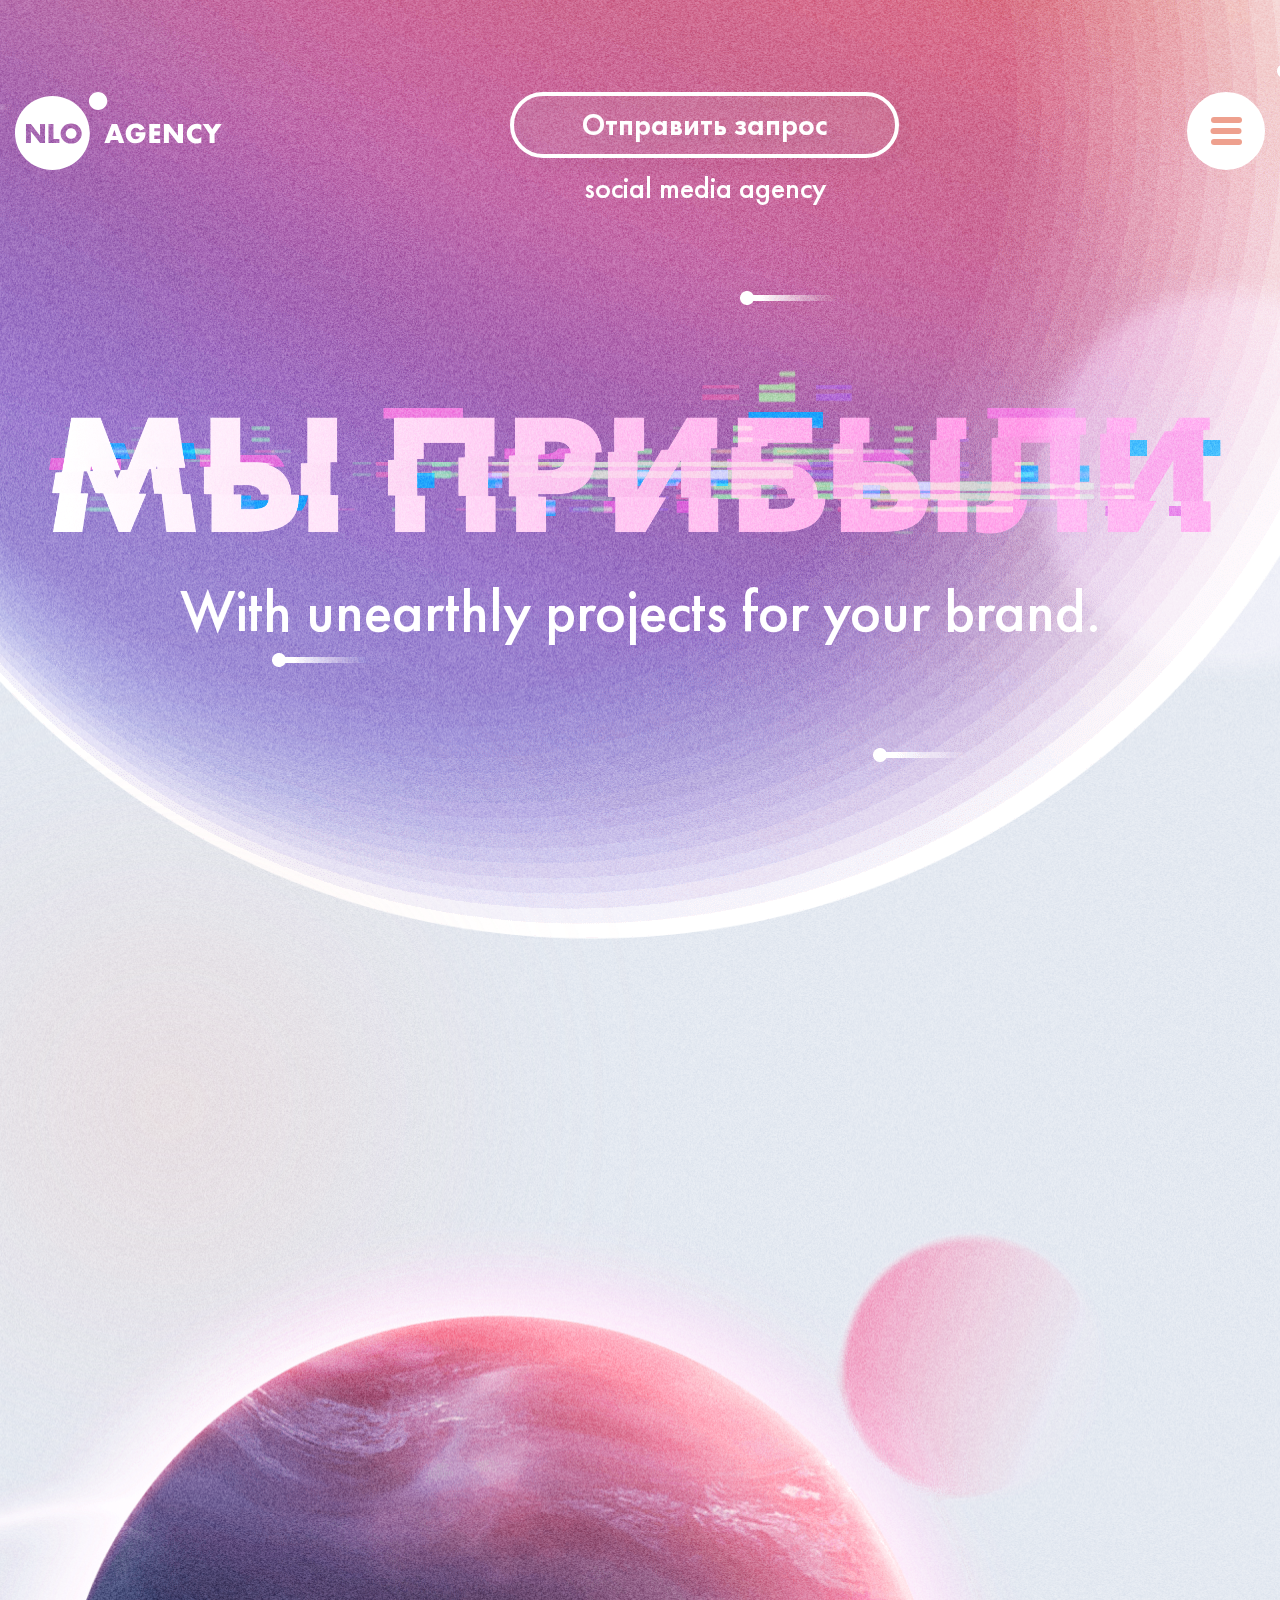
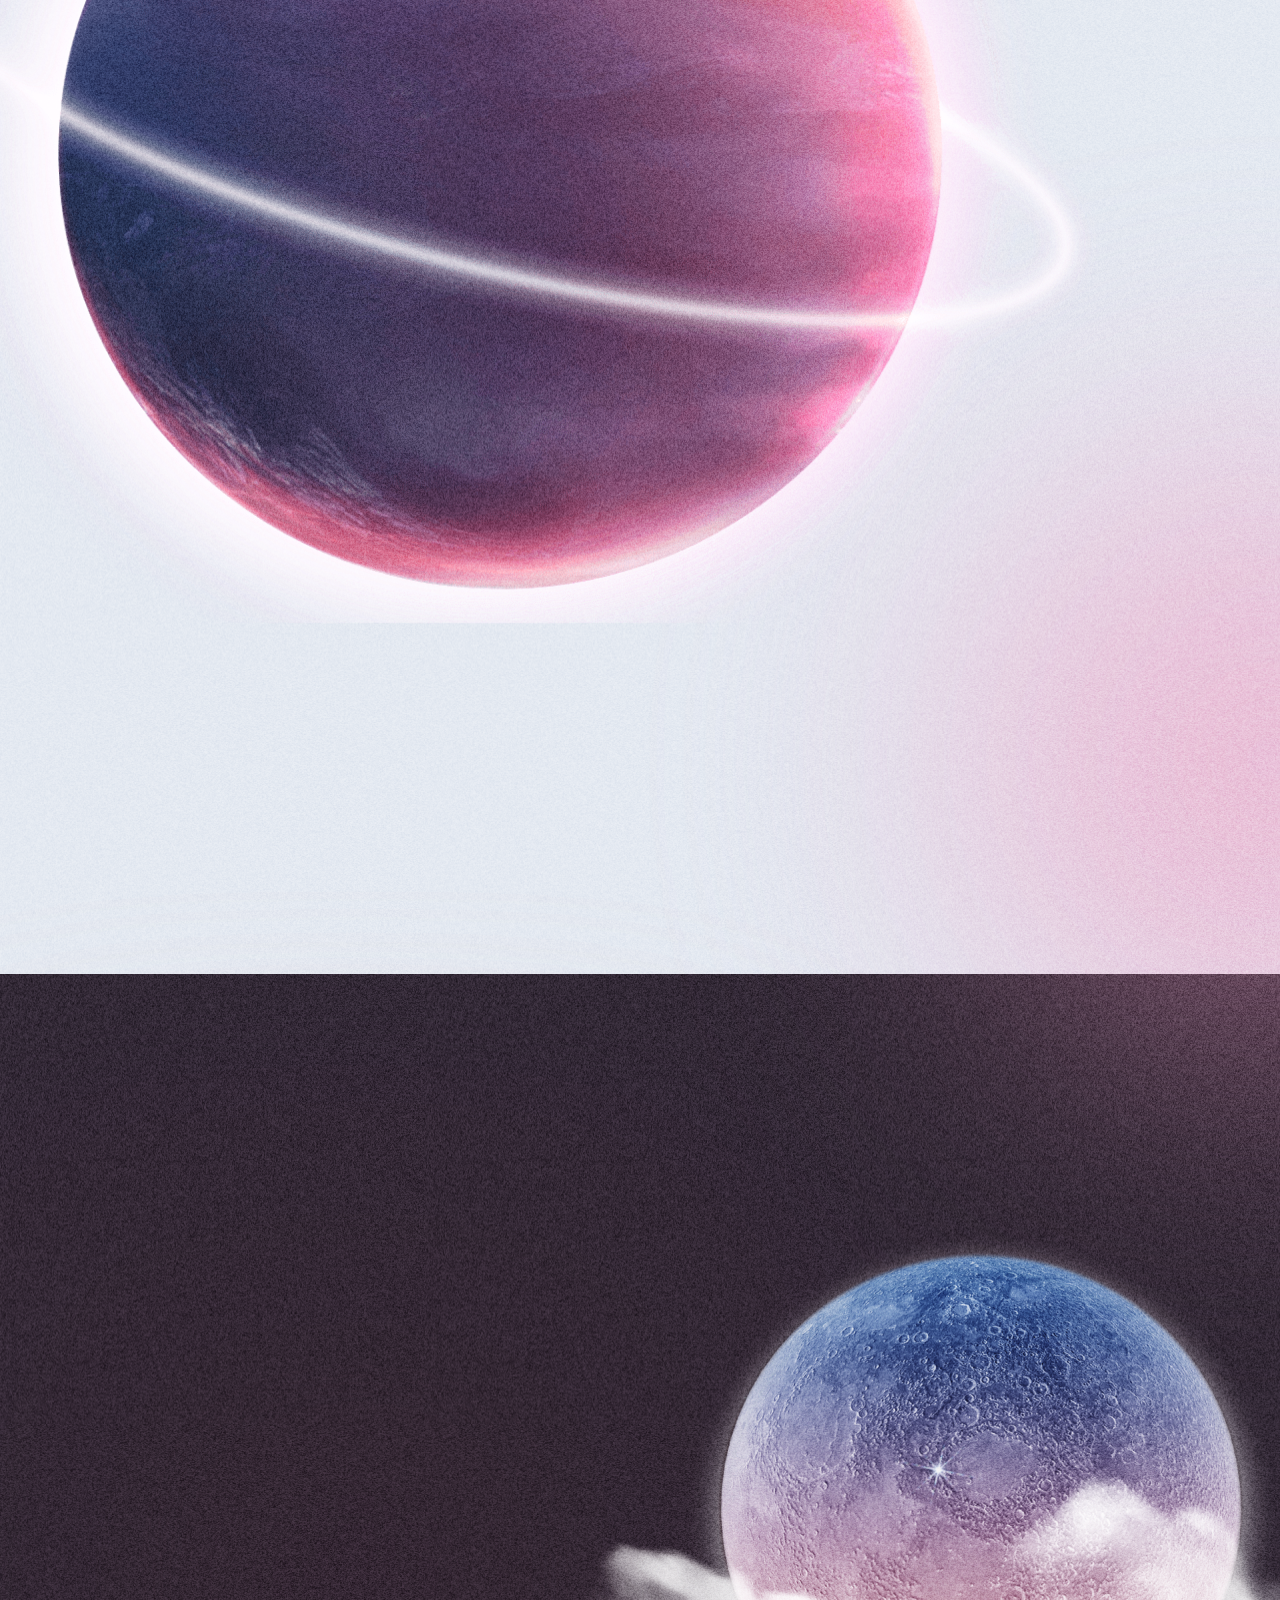
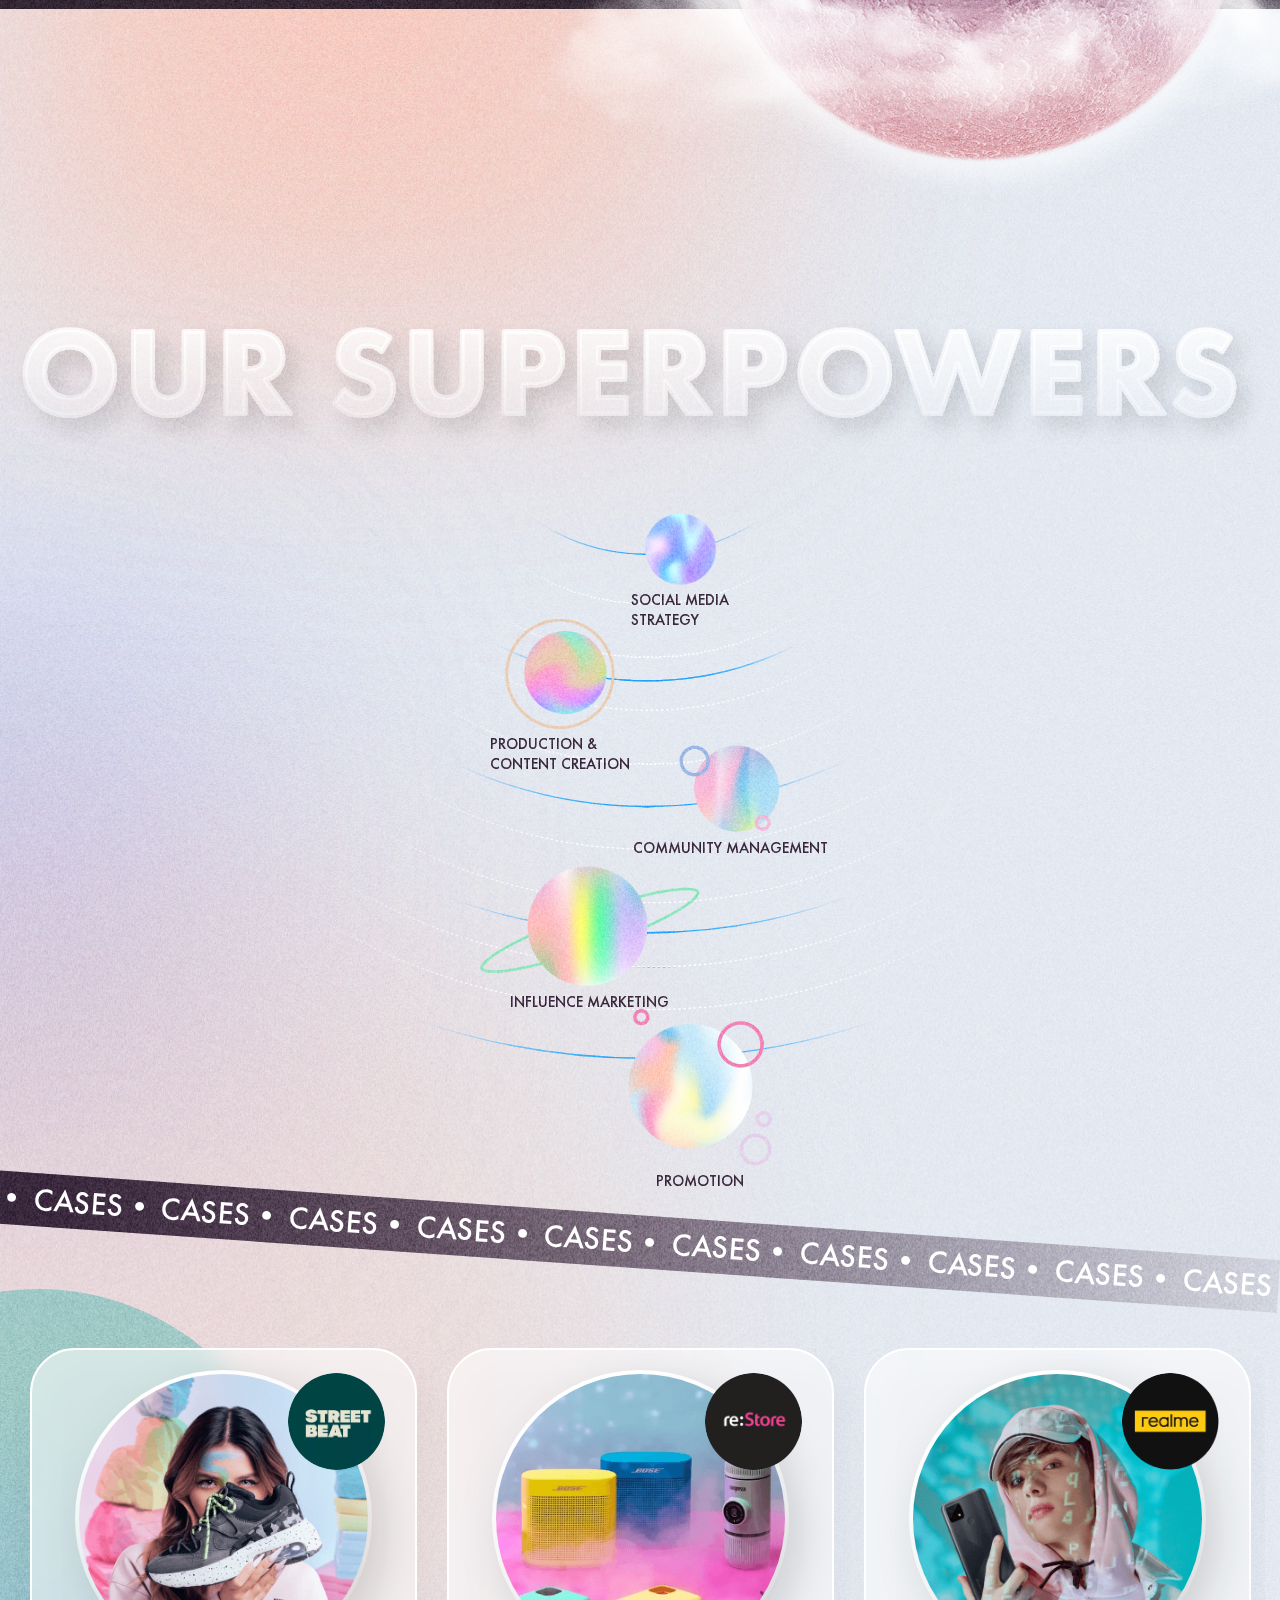
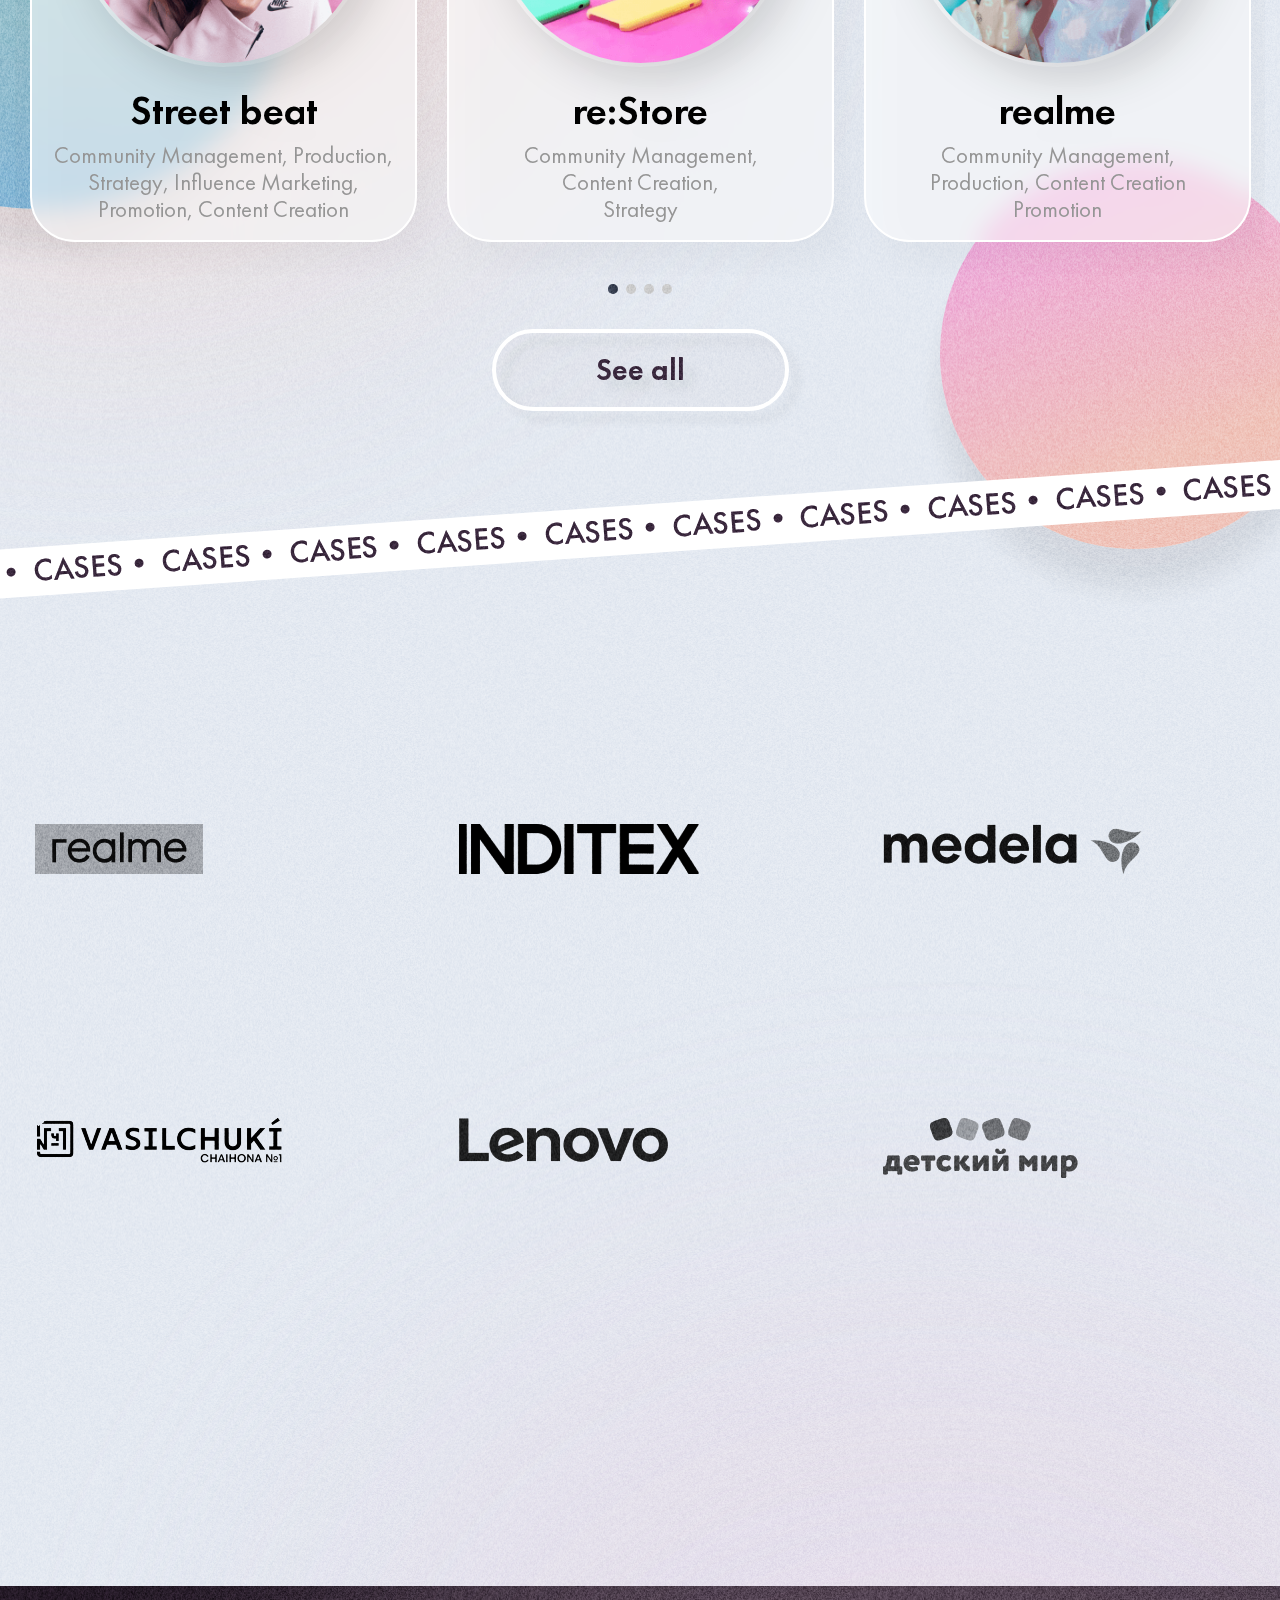
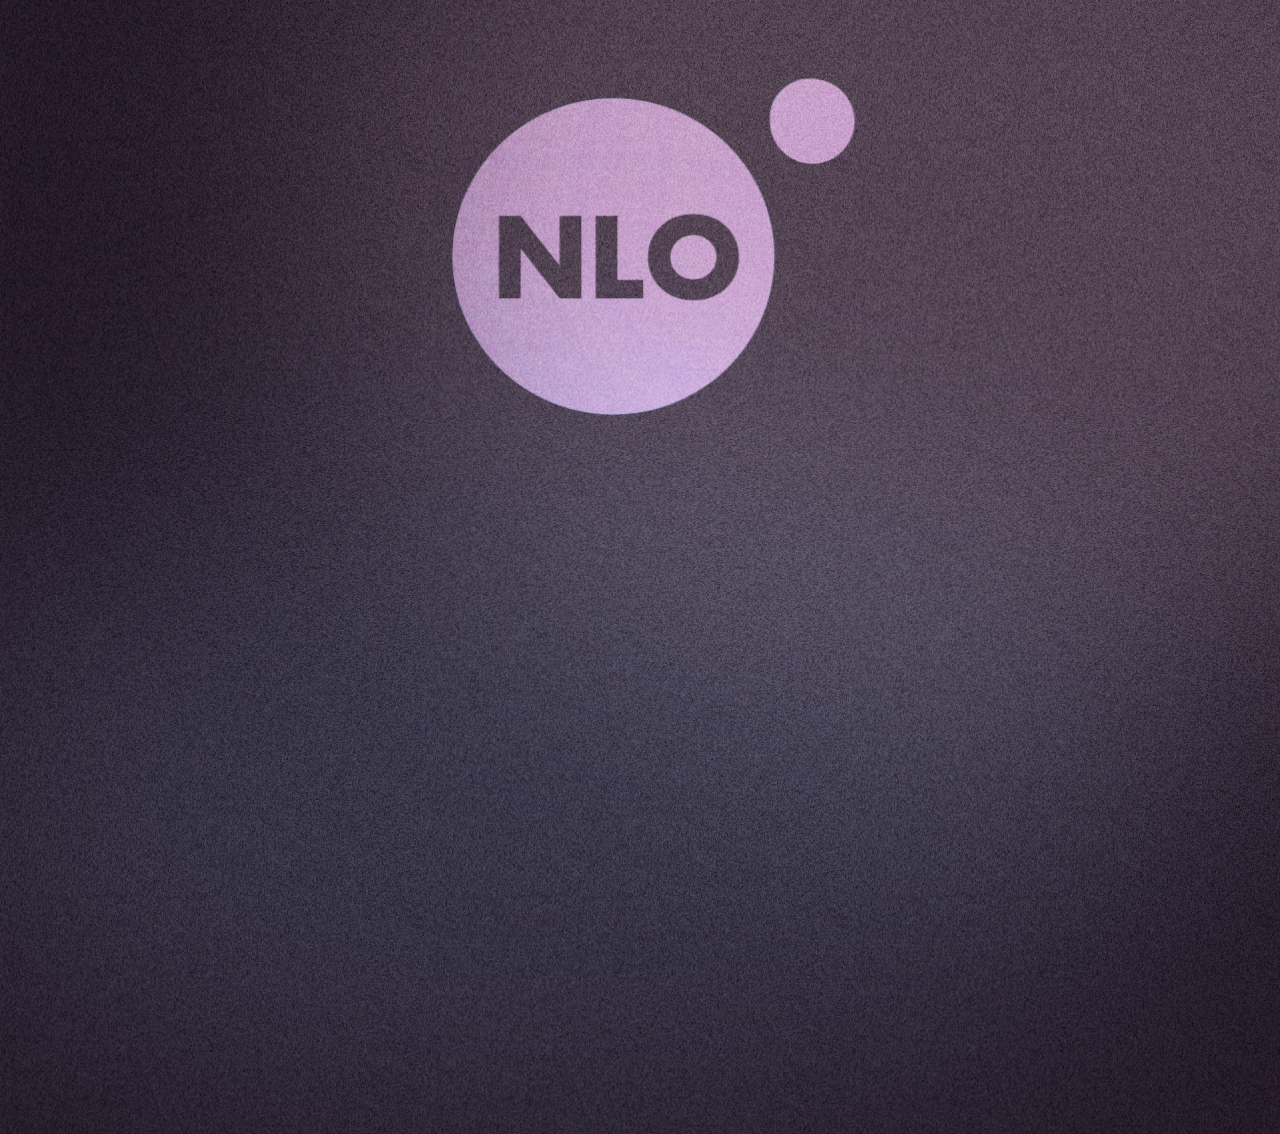
==== en/index.html @ e162fa37 "two" ====
<!DOCTYPE html>
<html lang="ru">
<head>
   <meta charset="UTF-8">
   <meta http-equiv="X-UA-Compatible" content="IE=edge">
   <meta name="viewport" content="width=device-width, initial-scale=1.0">
   <title>NLO AGENCY</title>
   <link rel="stylesheet" href="css/aos.css"> 
   <link rel="stylesheet" href="css/style.css"> 
</head>
<body>
<div class="wrapper">
	<header class="header">
		<p></p>

		<div class="header__container">
			<div class="header__logo">
				<img src="img/main/logo.svg" alt="">
				<img src="img/footer/logo.png" alt="">
			</div>
			<a href="../index.html" class="header__language">
				<span>Ru</span>
				<div class="header__checkbox" style="pointer-events: none;">
					<input id="checkbox" checked type="checkbox">
					<label for="checkbox"><span></span><p></p></label>				
				</div>				
				<span>Eng</span>
			</a>
			<div class="header__middle">
				<a href="#" class="header__btn">Отправить запрос</a>
				<span>social media agency</span>
			</div>

			<nav class="menu">
				<p></p>
				<ul class="menu__list">
					<li class="menu__item"><img src="img/menu/1.png" alt=""><a href="#about" class="menu__link">Об агентстве</a></li>
					<li class="menu__item"><img src="img/menu/2.png" alt=""><a href="#services" class="menu__link">Услуги</a></li>
					<li class="menu__item"><img src="img/menu/3.png" alt=""><a href="#cases" class="menu__link">Кейсы</a></li>
					<li class="menu__item menu__link_hidden"><img src="img/menu/4.png" alt=""><a href="#clients" class="menu__link">Клиенты</a></li>
					<li class="menu__item menu-link_xs"><img src="img/menu/4.png" alt=""><a href="#logotypes1" class="menu__link">Клиенты</a></li>
					<li class="menu__item"><img src="img/menu/5.png" alt=""><a href="#contacts" class="menu__link">Контакты</a></li>				
					<div class="header__language">
						<span>Ru</span>
						<div class="header__checkbox">
							<input id="checkbox1" type="checkbox">
							<label for="checkbox1"><span></span><p></p></label>				
						</div>				
						<span>Eng</span>
					</div>				

				</ul>
			</nav>
			<div class="header__burger menu-button"><span></span></div>
		</div>
	</header>
	<div class="burger">
		<p></p>
		<div class="header__burger menu-button"><span></span></div>
	</div>
	
	<div class="page">
		<div class="main">
			<img src="img/main/background.png" alt="">
			<div class="main__container">
				<img src="img/main/logo.svg" alt="" class="main__logo">
				<div class="main__arrived">
					<img src="img/main/arrived.png" alt="">
					<img src="img/main/arrived-m.png" alt="">
				</div>
				<div class="main__slider">
					<p>With unearthly projects for your brand.</p>
					<span>
						f ф i skp j gkl | vi {kvq | rk{mzozni xp
					</span>			
				</div>
			</div>
				<div class="main__logotypes">
					<div id="logotypes1">
						<img src="img/logotypes/1.png" alt="">
						<img src="img/logotypes/2.png" alt="">
						<img src="img/logotypes/3.png" alt="">
						<img src="img/logotypes/4.png" alt="">
						<img src="img/logotypes/5.png" alt="">
						<img src="img/logotypes/6.png" alt="">
						<img src="img/logotypes/7.png" alt="">
						<img src="img/logotypes/8.png" alt="">
						<img src="img/logotypes/9.png" alt="">
						<img src="img/logotypes/10.png" alt="">
						<img src="img/logotypes/11.png" alt="">
						<img src="img/logotypes/12.png" alt="">
						<img src="img/logotypes/13.png" alt="">
						<img src="img/logotypes/14.png" alt="">
						<img src="img/logotypes/15.png" alt="">
						<img src="img/logotypes/16.png" alt="">
						<img src="img/logotypes/17.png" alt="">
						<img src="img/logotypes/18.png" alt="">
						<img src="img/logotypes/19.png" alt="">
						<img src="img/logotypes/20.png" alt="">
						<img src="img/logotypes/21.png" alt="">
						<img src="img/logotypes/22.png" alt="">
						<img src="img/logotypes/23.png" alt="">
						<img src="img/logotypes/24.png" alt="">
						<img src="img/logotypes/25.png" alt="">
						<img src="img/logotypes/26.png" alt="">
						<img src="img/logotypes/27.png" alt="">
						<img src="img/logotypes/28.png" alt="">
						<img src="img/logotypes/29.png" alt="">
						<img src="img/logotypes/30.png" alt="">
						<img src="img/logotypes/31.png" alt="">
						<img src="img/logotypes/32.png" alt="">
						<img src="img/logotypes/33.png" alt="">
						<img src="img/logotypes/34.png" alt="">
						<img src="img/logotypes/35.png" alt="">
						<img src="img/logotypes/36.png" alt="">
						<img src="img/logotypes/37.png" alt="">
						<img src="img/logotypes/38.png" alt="">
						<img src="img/logotypes/39.png" alt="">
						<img src="img/logotypes/40.png" alt="">
						<img src="img/logotypes/41.png" alt="">
						<img src="img/logotypes/42.png" alt="">
						<img src="img/logotypes/43.png" alt="">
						<img src="img/logotypes/44.png" alt="">					
					</div>
					<div id="logotypes2">
						<img src="img/logotypes/1.png" alt="">
						<img src="img/logotypes/2.png" alt="">
						<img src="img/logotypes/3.png" alt="">
						<img src="img/logotypes/4.png" alt="">
						<img src="img/logotypes/5.png" alt="">
						<img src="img/logotypes/6.png" alt="">
						<img src="img/logotypes/7.png" alt="">
						<img src="img/logotypes/8.png" alt="">
						<img src="img/logotypes/9.png" alt="">
						<img src="img/logotypes/10.png" alt="">
						<img src="img/logotypes/11.png" alt="">
						<img src="img/logotypes/12.png" alt="">
						<img src="img/logotypes/13.png" alt="">
						<img src="img/logotypes/14.png" alt="">
						<img src="img/logotypes/15.png" alt="">
						<img src="img/logotypes/16.png" alt="">
						<img src="img/logotypes/17.png" alt="">
						<img src="img/logotypes/18.png" alt="">
						<img src="img/logotypes/19.png" alt="">
						<img src="img/logotypes/20.png" alt="">
						<img src="img/logotypes/21.png" alt="">
						<img src="img/logotypes/22.png" alt="">
						<img src="img/logotypes/23.png" alt="">
						<img src="img/logotypes/24.png" alt="">
						<img src="img/logotypes/25.png" alt="">
						<img src="img/logotypes/26.png" alt="">
						<img src="img/logotypes/27.png" alt="">
						<img src="img/logotypes/28.png" alt="">
						<img src="img/logotypes/29.png" alt="">
						<img src="img/logotypes/30.png" alt="">
						<img src="img/logotypes/31.png" alt="">
						<img src="img/logotypes/32.png" alt="">
						<img src="img/logotypes/33.png" alt="">
						<img src="img/logotypes/34.png" alt="">
						<img src="img/logotypes/35.png" alt="">
						<img src="img/logotypes/36.png" alt="">
						<img src="img/logotypes/37.png" alt="">
						<img src="img/logotypes/38.png" alt="">
						<img src="img/logotypes/39.png" alt="">
						<img src="img/logotypes/40.png" alt="">
						<img src="img/logotypes/41.png" alt="">
						<img src="img/logotypes/42.png" alt="">
						<img src="img/logotypes/43.png" alt="">
						<img src="img/logotypes/44.png" alt="">					
					</div>
				</div>

		</div>
		<div id="about" class="marketing">
			<div class="marketing__container">
				<div class="marketing__title" data-aos="fade-up" data-aos-duration="1300">
					<b>NLO Marketing –</b> is a local agency   <br>from Moscow that has been helping international<br/> and Russian brands to deliver the boldest projects since 2009
				</div>
				<div class="marketing__body">
					<div class="marketing__image">
						<img src="img/marketing/1.png" alt="">
					</div>
					<div class="marketing__text">
						<p data-aos="fade-up" data-aos-duration="1300">
							We deny same-type templates and believe in an all-inclusive SMM, strategy, flexibility, and individual approach to each customer. We know how to create striking, beautiful, and eye-catching content and show it to the audience.
						</p>
						<p data-aos="fade-up" data-aos-duration="1300">
						<b>The keys of our work are expertise and trust.</b><br>
							Since we appeared on this planet, we collected a huge store of knowledge, experience, competence and more than 1000 of fulfilled projects.
						</p>
					</div>
				</div>
			</div>
		</div>
		<div class="surprised">
			<div class="surprised__image">
				<img src="img/surprised/1.png" alt="">
			</div>
			<div class="surprised__container" data-aos="fade-up" data-aos-duration="1300">
				We don’t read minds<br/> or see through walls.
				<p>
					But we can<br/> amaze.
				</p>
			</div>
		</div>
		<div class="nlo">
			<p></p>
			<div class="nlo__container">
				<div class="nlo__overtitle" data-aos="fade-up" data-aos-duration="1300">
					So, did you start believing in NLO?
				</div>
				<div class="nlo__title" data-aos="fade-up" data-aos-duration="1300">
					FASTEN YOUR BELTS.<br/> WE HEAD FOR THE STARS.
				</div>
				<div id="services" class="nlo__superpowers">
					<svg viewBox="0 0 1523 156" fill="none" xmlns="http://www.w3.org/2000/svg">
					<g filter="url(#filter0_d_659_579)">
					<path d="M66.9 11.7C82.7 11.7 95.6 16.55 105.6 26.25C116 36.35 121.2 48.95 121.2 64.05C121.2 78.95 116 91.45 105.6 101.55C95.5 111.35 82.6 116.25 66.9 116.25C51.1 116.25 38.1 111.35 27.9 101.55C23 96.95 19.15 91.45 16.35 85.05C13.65 78.55 12.3 71.65 12.3 64.35C12.3 57.35 13.7 50.45 16.5 43.65C19.4 36.75 23.15 31 27.75 26.4C37.55 16.6 50.6 11.7 66.9 11.7ZM66.75 33C57.85 33 50.55 35.85 44.85 41.55C38.95 47.25 36 54.8 36 64.2C36 73.2 39.05 80.7 45.15 86.7C50.95 92.2 58.1 94.95 66.6 94.95C75.7 94.95 83.1 92.1 88.8 86.4C94.6 80.8 97.5 73.35 97.5 64.05C97.5 54.85 94.6 47.35 88.8 41.55C82.9 35.85 75.55 33 66.75 33ZM228.986 13.95V73.2C228.986 86.7 225.286 97.25 217.886 104.85C210.486 112.45 200.086 116.25 186.686 116.25C173.286 116.25 162.886 112.45 155.486 104.85C148.086 97.25 144.386 86.7 144.386 73.2V13.95H167.486V72.6C167.486 80.2 169.236 85.8 172.736 89.4C176.036 92.9 180.686 94.65 186.686 94.65C192.686 94.65 197.336 92.9 200.636 89.4C204.136 85.8 205.886 80.2 205.886 72.6V13.95H228.986ZM256.88 13.95H291.98C302.78 13.95 311.28 16.85 317.48 22.65C323.28 28.25 326.18 35.7 326.18 45C326.18 53.5 323.58 60.3 318.38 65.4C314.38 69.2 309.73 71.75 304.43 73.05L335.18 114H306.98L279.98 74.55V114H256.88V13.95ZM279.98 31.95V59.4H285.23C291.53 59.4 296.13 57.95 299.03 55.05C301.53 52.55 302.78 49.3 302.78 45.3C302.78 40.9 301.23 37.5 298.13 35.1C295.33 33 291.08 31.95 285.38 31.95H279.98ZM456.953 21.6L446.603 38.4C441.303 33.6 435.703 31.2 429.803 31.2C425.403 31.2 422.153 32.35 420.053 34.65C418.353 36.35 417.503 38.45 417.503 40.95C417.503 43.25 418.253 45.1 419.753 46.5C420.253 46.9 420.753 47.3 421.253 47.7C421.753 48 422.453 48.35 423.353 48.75C424.253 49.15 425.003 49.5 425.603 49.8C426.203 50 427.253 50.4 428.753 51C430.253 51.5 431.453 51.9 432.353 52.2L439.853 55.05C446.153 57.45 450.703 60 453.503 62.7C458.403 67.3 460.853 73.5 460.853 81.3C460.853 91.7 457.903 99.95 452.003 106.05C445.503 112.85 436.053 116.25 423.653 116.25C416.053 116.25 409.453 114.85 403.853 112.05C398.853 109.55 393.953 105.9 389.153 101.1L401.153 84.6C404.553 88 407.653 90.55 410.453 92.25C414.353 94.65 418.553 95.85 423.053 95.85C427.353 95.85 430.853 94.7 433.553 92.4C435.953 90.4 437.153 87.7 437.153 84.3C437.153 81.5 436.003 79.1 433.703 77.1C431.903 75.6 428.003 73.75 422.003 71.55L413.753 68.7C407.253 66.4 402.603 63.75 399.803 60.75C395.803 56.55 393.803 50.75 393.803 43.35C393.803 34.25 396.703 26.75 402.503 20.85C408.503 14.75 416.753 11.7 427.253 11.7C438.153 11.7 448.053 15 456.953 21.6ZM568.073 13.95V73.2C568.073 86.7 564.373 97.25 556.973 104.85C549.573 112.45 539.173 116.25 525.773 116.25C512.373 116.25 501.973 112.45 494.573 104.85C487.173 97.25 483.473 86.7 483.473 73.2V13.95H506.573V72.6C506.573 80.2 508.323 85.8 511.823 89.4C515.123 92.9 519.773 94.65 525.773 94.65C531.773 94.65 536.423 92.9 539.723 89.4C543.223 85.8 544.973 80.2 544.973 72.6V13.95H568.073ZM595.968 13.95H631.218C642.518 13.95 651.268 16.7 657.468 22.2C663.968 27.9 667.218 36 667.218 46.5C667.218 56.3 664.368 64.15 658.668 70.05C652.868 75.95 644.368 78.9 633.168 78.9H619.068V114H595.968V13.95ZM619.068 32.85V60H627.318C633.018 60 637.168 58.75 639.768 56.25C642.268 53.75 643.518 50.45 643.518 46.35C643.518 42.15 642.268 38.9 639.768 36.6C637.168 34.1 632.868 32.85 626.868 32.85H619.068ZM744.357 13.95V33.45H710.907V52.8H742.707V72.3H710.907V94.5H744.357V114H687.807V13.95H744.357ZM769.1 13.95H804.2C815 13.95 823.5 16.85 829.7 22.65C835.5 28.25 838.4 35.7 838.4 45C838.4 53.5 835.8 60.3 830.6 65.4C826.6 69.2 821.95 71.75 816.65 73.05L847.4 114H819.2L792.2 74.55V114H769.1V13.95ZM792.2 31.95V59.4H797.45C803.75 59.4 808.35 57.95 811.25 55.05C813.75 52.55 815 49.3 815 45.3C815 40.9 813.45 37.5 810.35 35.1C807.55 33 803.3 31.95 797.6 31.95H792.2ZM866.214 13.95H901.464C912.764 13.95 921.514 16.7 927.714 22.2C934.214 27.9 937.464 36 937.464 46.5C937.464 56.3 934.614 64.15 928.914 70.05C923.114 75.95 914.614 78.9 903.414 78.9H889.314V114H866.214V13.95ZM889.314 32.85V60H897.564C903.264 60 907.414 58.75 910.014 56.25C912.514 53.75 913.764 50.45 913.764 46.35C913.764 42.15 912.514 38.9 910.014 36.6C907.414 34.1 903.114 32.85 897.114 32.85H889.314ZM1011.23 11.7C1027.03 11.7 1039.93 16.55 1049.93 26.25C1060.33 36.35 1065.53 48.95 1065.53 64.05C1065.53 78.95 1060.33 91.45 1049.93 101.55C1039.83 111.35 1026.93 116.25 1011.23 116.25C995.426 116.25 982.426 111.35 972.226 101.55C967.326 96.95 963.476 91.45 960.676 85.05C957.976 78.55 956.626 71.65 956.626 64.35C956.626 57.35 958.026 50.45 960.826 43.65C963.726 36.75 967.476 31 972.076 26.4C981.876 16.6 994.926 11.7 1011.23 11.7ZM1011.08 33C1002.18 33 994.876 35.85 989.176 41.55C983.276 47.25 980.326 54.8 980.326 64.2C980.326 73.2 983.376 80.7 989.476 86.7C995.276 92.2 1002.43 94.95 1010.93 94.95C1020.03 94.95 1027.43 92.1 1033.13 86.4C1038.93 80.8 1041.83 73.35 1041.83 64.05C1041.83 54.85 1038.93 47.35 1033.13 41.55C1027.23 35.85 1019.88 33 1011.08 33ZM1073.97 13.95H1097.97L1119.27 80.25L1140.57 13.95H1156.47L1177.77 80.25L1199.07 13.95H1223.07L1189.02 114H1169.52L1148.52 53.25L1127.52 114H1108.02L1073.97 13.95ZM1297.16 13.95V33.45H1263.71V52.8H1295.51V72.3H1263.71V94.5H1297.16V114H1240.61V13.95H1297.16ZM1321.9 13.95H1357C1367.8 13.95 1376.3 16.85 1382.5 22.65C1388.3 28.25 1391.2 35.7 1391.2 45C1391.2 53.5 1388.6 60.3 1383.4 65.4C1379.4 69.2 1374.75 71.75 1369.45 73.05L1400.2 114H1372L1345 74.55V114H1321.9V13.95ZM1345 31.95V59.4H1350.25C1356.55 59.4 1361.15 57.95 1364.05 55.05C1366.55 52.55 1367.8 49.3 1367.8 45.3C1367.8 40.9 1366.25 37.5 1363.15 35.1C1360.35 33 1356.1 31.95 1350.4 31.95H1345ZM1480.97 21.6L1470.62 38.4C1465.32 33.6 1459.72 31.2 1453.82 31.2C1449.42 31.2 1446.17 32.35 1444.07 34.65C1442.37 36.35 1441.52 38.45 1441.52 40.95C1441.52 43.25 1442.27 45.1 1443.77 46.5C1444.27 46.9 1444.77 47.3 1445.27 47.7C1445.77 48 1446.47 48.35 1447.37 48.75C1448.27 49.15 1449.02 49.5 1449.62 49.8C1450.22 50 1451.27 50.4 1452.77 51C1454.27 51.5 1455.47 51.9 1456.37 52.2L1463.87 55.05C1470.17 57.45 1474.72 60 1477.52 62.7C1482.42 67.3 1484.87 73.5 1484.87 81.3C1484.87 91.7 1481.92 99.95 1476.02 106.05C1469.52 112.85 1460.07 116.25 1447.67 116.25C1440.07 116.25 1433.47 114.85 1427.87 112.05C1422.87 109.55 1417.97 105.9 1413.17 101.1L1425.17 84.6C1428.57 88 1431.67 90.55 1434.47 92.25C1438.37 94.65 1442.57 95.85 1447.07 95.85C1451.37 95.85 1454.87 94.7 1457.57 92.4C1459.97 90.4 1461.17 87.7 1461.17 84.3C1461.17 81.5 1460.02 79.1 1457.72 77.1C1455.92 75.6 1452.02 73.75 1446.02 71.55L1437.77 68.7C1431.27 66.4 1426.62 63.75 1423.82 60.75C1419.82 56.55 1417.82 50.75 1417.82 43.35C1417.82 34.25 1420.72 26.75 1426.52 20.85C1432.52 14.75 1440.77 11.7 1451.27 11.7C1462.17 11.7 1472.07 15 1480.97 21.6Z" fill="url(#paint0_linear_659_579)" shape-rendering="crispEdges"/>
					<path d="M105.6 26.25L107.69 24.0979L107.689 24.0966L105.6 26.25ZM105.6 101.55L107.689 103.703L107.69 103.702L105.6 101.55ZM27.9 101.55L29.9785 99.3867C29.9701 99.3787 29.9617 99.3707 29.9533 99.3628L27.9 101.55ZM16.35 85.05L13.5795 86.2008C13.5867 86.2181 13.594 86.2353 13.6015 86.2525L16.35 85.05ZM16.5 43.65L13.7343 42.4876C13.7315 42.4943 13.7287 42.501 13.726 42.5077L16.5 43.65ZM27.75 26.4L25.6287 24.2787L25.6287 24.2787L27.75 26.4ZM44.85 41.55L46.9344 43.7076C46.9468 43.6956 46.9591 43.6835 46.9713 43.6713L44.85 41.55ZM45.15 86.7L43.0463 88.8388C43.0593 88.8516 43.0725 88.8643 43.0857 88.8769L45.15 86.7ZM88.8 86.4L86.7162 84.2418C86.7036 84.254 86.6911 84.2663 86.6787 84.2787L88.8 86.4ZM88.8 41.55L90.9213 39.4287C90.9091 39.4165 90.8968 39.4044 90.8844 39.3924L88.8 41.55ZM66.9 14.7C82.0335 14.7 94.1474 19.3204 103.511 28.4034L107.689 24.0966C97.0526 13.7795 83.3665 8.69999 66.9 8.69999V14.7ZM103.51 28.4021C113.302 37.9114 118.2 49.7231 118.2 64.05H124.2C124.2 48.1769 118.698 34.7886 107.69 24.0979L103.51 28.4021ZM118.2 64.05C118.2 78.1645 113.31 89.8802 103.51 99.3979L107.69 103.702C118.69 93.0198 124.2 79.7355 124.2 64.05H118.2ZM103.511 99.3969C94.0374 108.589 81.9182 113.25 66.9 113.25V119.25C83.2818 119.25 96.9626 114.111 107.689 103.703L103.511 99.3969ZM66.9 113.25C51.7763 113.25 39.5525 108.585 29.9785 99.3867L25.8215 103.713C36.6475 114.115 50.4237 119.25 66.9 119.25V113.25ZM29.9533 99.3628C25.361 95.0516 21.7423 89.8906 19.0985 83.8475L13.6015 86.2525C16.5577 93.0094 20.639 98.8484 25.8467 103.737L29.9533 99.3628ZM19.1205 83.8992C16.5776 77.7775 15.3 71.27 15.3 64.35H9.3C9.3 72.03 10.7224 79.3225 13.5795 86.2008L19.1205 83.8992ZM15.3 64.35C15.3 57.7615 16.6156 51.2485 19.274 44.7922L13.726 42.5077C10.7844 49.6515 9.3 56.9385 9.3 64.35H15.3ZM19.2657 44.8124C22.0375 38.2173 25.5844 32.8082 29.8713 28.5213L25.6287 24.2787C20.7156 29.1918 16.7625 35.2827 13.7343 42.4876L19.2657 44.8124ZM29.8713 28.5213C39.0103 19.3823 51.2447 14.7 66.9 14.7V8.69999C49.9553 8.69999 36.0897 13.8176 25.6287 24.2787L29.8713 28.5213ZM66.75 30C57.1452 30 49.0525 33.1049 42.7287 39.4287L46.9713 43.6713C52.0475 38.5951 58.5548 36 66.75 36V30ZM42.7656 39.3924C36.1934 45.7418 33 54.1159 33 64.2H39C39 55.4841 41.7066 48.7582 46.9344 43.7076L42.7656 39.3924ZM33 64.2C33 73.9577 36.3406 82.243 43.0463 88.8388L47.2537 84.5612C41.7594 79.157 39 72.4423 39 64.2H33ZM43.0857 88.8769C49.4808 94.9411 57.3855 97.95 66.6 97.95V91.95C58.8145 91.95 52.4192 89.4589 47.2143 84.5231L43.0857 88.8769ZM66.6 97.95C76.3838 97.95 84.5843 94.8584 90.9213 88.5213L86.6787 84.2787C81.6157 89.3416 75.0162 91.95 66.6 91.95V97.95ZM90.8838 88.5582C97.3605 82.3048 100.5 74.0278 100.5 64.05H94.5C94.5 72.6722 91.8395 79.2952 86.7162 84.2418L90.8838 88.5582ZM100.5 64.05C100.5 54.1601 97.3545 45.8619 90.9213 39.4287L86.6787 43.6713C91.8455 48.8381 94.5 55.5399 94.5 64.05H100.5ZM90.8844 39.3924C84.3819 33.1103 76.2655 30 66.75 30V36C74.8345 36 81.4181 38.5897 86.7156 43.7076L90.8844 39.3924ZM228.986 13.95H231.986C231.986 12.2931 230.642 10.95 228.986 10.95V13.95ZM155.486 104.85L153.336 106.943L153.336 106.943L155.486 104.85ZM144.386 13.95V10.95C142.729 10.95 141.386 12.2931 141.386 13.95H144.386ZM167.486 13.95H170.486C170.486 12.2931 169.142 10.95 167.486 10.95V13.95ZM172.736 89.4L174.918 87.342C174.908 87.3308 174.897 87.3197 174.887 87.3088L172.736 89.4ZM200.636 89.4L198.485 87.3088C198.474 87.3197 198.463 87.3308 198.453 87.342L200.636 89.4ZM205.886 13.95V10.95C204.229 10.95 202.886 12.2931 202.886 13.95H205.886ZM225.986 13.95V73.2H231.986V13.95H225.986ZM225.986 73.2C225.986 86.1411 222.453 95.8589 215.736 102.757L220.035 106.943C228.118 98.6411 231.986 87.2589 231.986 73.2H225.986ZM215.736 102.757C209.041 109.633 199.501 113.25 186.686 113.25V119.25C200.67 119.25 211.93 115.267 220.035 106.943L215.736 102.757ZM186.686 113.25C173.87 113.25 164.33 109.633 157.635 102.757L153.336 106.943C161.441 115.267 172.701 119.25 186.686 119.25V113.25ZM157.635 102.757C150.918 95.8589 147.386 86.1411 147.386 73.2H141.386C141.386 87.2589 145.253 98.6411 153.336 106.943L157.635 102.757ZM147.386 73.2V13.95H141.386V73.2H147.386ZM144.386 16.95H167.486V10.95H144.386V16.95ZM164.486 13.95V72.6H170.486V13.95H164.486ZM164.486 72.6C164.486 80.5877 166.317 87.1014 170.585 91.4912L174.887 87.3088C172.154 84.4986 170.486 79.8123 170.486 72.6H164.486ZM170.553 91.458C174.554 95.7013 180.077 97.65 186.686 97.65V91.65C181.294 91.65 177.518 90.0987 174.918 87.342L170.553 91.458ZM186.686 97.65C193.294 97.65 198.818 95.7013 202.818 91.458L198.453 87.342C195.854 90.0987 192.077 91.65 186.686 91.65V97.65ZM202.787 91.4912C207.054 87.1014 208.886 80.5877 208.886 72.6H202.886C202.886 79.8123 201.217 84.4986 198.485 87.3088L202.787 91.4912ZM208.886 72.6V13.95H202.886V72.6H208.886ZM205.886 16.95H228.986V10.95H205.886V16.95ZM256.88 13.95V10.95C255.223 10.95 253.88 12.2931 253.88 13.95H256.88ZM317.48 22.65L319.563 20.4918C319.552 20.4808 319.541 20.47 319.529 20.4592L317.48 22.65ZM318.38 65.4L320.446 67.575C320.457 67.564 320.469 67.553 320.48 67.5418L318.38 65.4ZM304.43 73.05L303.715 70.1364C302.736 70.3764 301.944 71.0918 301.605 72.0408C301.266 72.9898 301.426 74.0456 302.031 74.8514L304.43 73.05ZM335.18 114V117C336.316 117 337.355 116.358 337.863 115.341C338.371 114.324 338.261 113.108 337.579 112.199L335.18 114ZM306.98 114L304.504 115.694C305.063 116.511 305.99 117 306.98 117V114ZM279.98 74.55L282.455 72.8556C281.713 71.7702 280.349 71.2953 279.093 71.6841C277.836 72.0729 276.98 73.2348 276.98 74.55H279.98ZM279.98 114V117C281.637 117 282.98 115.657 282.98 114H279.98ZM256.88 114H253.88C253.88 115.657 255.223 117 256.88 117V114ZM279.98 31.95V28.95C278.323 28.95 276.98 30.2931 276.98 31.95H279.98ZM279.98 59.4H276.98C276.98 61.0569 278.323 62.4 279.98 62.4V59.4ZM298.13 35.1L299.966 32.7278C299.954 32.7185 299.942 32.7092 299.93 32.7L298.13 35.1ZM256.88 16.95H291.98V10.95H256.88V16.95ZM291.98 16.95C302.234 16.95 309.925 19.6912 315.43 24.8408L319.529 20.4592C312.634 14.0088 303.325 10.95 291.98 10.95V16.95ZM315.396 24.8082C320.519 29.7548 323.18 36.3778 323.18 45H329.18C329.18 35.0222 326.04 26.7452 319.563 20.4918L315.396 24.8082ZM323.18 45C323.18 52.84 320.807 58.8168 316.279 63.2582L320.48 67.5418C326.352 61.7831 329.18 54.16 329.18 45H323.18ZM316.313 63.225C312.688 66.6695 308.502 68.9622 303.715 70.1364L305.144 75.9636C310.957 74.5378 316.072 71.7305 320.446 67.575L316.313 63.225ZM302.031 74.8514L332.781 115.801L337.579 112.199L306.829 71.2486L302.031 74.8514ZM335.18 111H306.98V117H335.18V111ZM309.455 112.306L282.455 72.8556L277.504 76.2444L304.504 115.694L309.455 112.306ZM276.98 74.55V114H282.98V74.55H276.98ZM279.98 111H256.88V117H279.98V111ZM259.88 114V13.95H253.88V114H259.88ZM276.98 31.95V59.4H282.98V31.95H276.98ZM279.98 62.4H285.23V56.4H279.98V62.4ZM285.23 62.4C291.908 62.4 297.45 60.8728 301.151 57.1713L296.908 52.9287C294.81 55.0272 291.152 56.4 285.23 56.4V62.4ZM301.151 57.1713C304.289 54.033 305.78 49.9817 305.78 45.3H299.78C299.78 48.6183 298.77 51.067 296.908 52.9287L301.151 57.1713ZM305.78 45.3C305.78 40.1014 303.897 35.7708 299.966 32.7278L296.293 37.4722C298.563 39.2291 299.78 41.6986 299.78 45.3H305.78ZM299.93 32.7C296.374 30.0335 291.354 28.95 285.38 28.95V34.95C290.806 34.95 294.285 35.9665 296.33 37.5L299.93 32.7ZM285.38 28.95H279.98V34.95H285.38V28.95ZM456.953 21.6L459.507 23.1736C460.324 21.8479 459.99 20.1178 458.74 19.1903L456.953 21.6ZM446.603 38.4L444.589 40.6236C445.25 41.2221 446.143 41.4957 447.025 41.3701C447.908 41.2445 448.689 40.7327 449.157 39.9736L446.603 38.4ZM420.053 34.65L422.174 36.7713C422.206 36.7392 422.238 36.7063 422.268 36.6728L420.053 34.65ZM419.753 46.5L417.706 48.6932C417.761 48.7452 417.819 48.795 417.879 48.8426L419.753 46.5ZM421.253 47.7L419.379 50.0426C419.484 50.1265 419.594 50.2033 419.709 50.2725L421.253 47.7ZM423.353 48.75L424.571 46.0086L424.571 46.0086L423.353 48.75ZM425.603 49.8L424.261 52.4833C424.388 52.5468 424.519 52.6012 424.654 52.646L425.603 49.8ZM428.753 51L427.639 53.7854C427.693 53.8073 427.748 53.8275 427.804 53.846L428.753 51ZM432.353 52.2L433.418 49.3956C433.38 49.3809 433.341 49.367 433.301 49.3539L432.353 52.2ZM439.853 55.05L440.921 52.2465L440.918 52.2456L439.853 55.05ZM453.503 62.7L451.42 64.8595C451.43 64.8688 451.44 64.8781 451.449 64.8872L453.503 62.7ZM452.003 106.05L449.846 103.964C449.842 103.969 449.838 103.973 449.834 103.977L452.003 106.05ZM403.853 112.05L402.511 114.733L402.511 114.733L403.853 112.05ZM389.153 101.1L386.727 99.3355C385.858 100.529 385.988 102.177 387.031 103.221L389.153 101.1ZM401.153 84.6L403.274 82.4787C402.654 81.8583 401.793 81.5406 400.918 81.6092C400.043 81.6778 399.243 82.1259 398.727 82.8355L401.153 84.6ZM410.453 92.25L412.025 89.695C412.02 89.6919 412.015 89.6887 412.01 89.6856L410.453 92.25ZM433.553 92.4L431.632 90.0953C431.624 90.1023 431.616 90.1092 431.607 90.1163L433.553 92.4ZM433.703 77.1L435.671 74.8362C435.655 74.8224 435.639 74.8088 435.623 74.7953L433.703 77.1ZM422.003 71.55L423.036 68.7334C423.018 68.7269 423 68.7206 422.982 68.7144L422.003 71.55ZM413.753 68.7L412.752 71.5282C412.759 71.5307 412.766 71.5331 412.773 71.5356L413.753 68.7ZM399.803 60.75L401.996 58.703C401.989 58.6957 401.982 58.6883 401.975 58.681L399.803 60.75ZM402.503 20.85L400.364 18.7463L400.363 18.7469L402.503 20.85ZM454.399 20.0264L444.049 36.8264L449.157 39.9736L459.507 23.1736L454.399 20.0264ZM448.617 36.1764C442.888 30.988 436.598 28.2 429.803 28.2V34.2C434.808 34.2 439.718 36.212 444.589 40.6236L448.617 36.1764ZM429.803 28.2C424.917 28.2 420.709 29.4825 417.837 32.6272L422.268 36.6728C423.597 35.2175 425.889 34.2 429.803 34.2V28.2ZM417.931 32.5287C415.644 34.8158 414.503 37.6897 414.503 40.95H420.503C420.503 39.2103 421.061 37.8842 422.174 36.7713L417.931 32.5287ZM414.503 40.95C414.503 43.9704 415.521 46.6542 417.706 48.6932L421.8 44.3068C420.984 43.5458 420.503 42.5296 420.503 40.95H414.503ZM417.879 48.8426C418.379 49.2426 418.879 49.6426 419.379 50.0426L423.127 45.3574C422.627 44.9574 422.127 44.5574 421.627 44.1574L417.879 48.8426ZM419.709 50.2725C420.361 50.6635 421.187 51.0706 422.134 51.4914L424.571 46.0086C423.718 45.6294 423.144 45.3365 422.796 45.1275L419.709 50.2725ZM422.134 51.4914C423.01 51.8806 423.716 52.2106 424.261 52.4833L426.944 47.1167C426.29 46.7894 425.495 46.4193 424.571 46.0086L422.134 51.4914ZM424.654 52.646C425.16 52.8148 426.135 53.184 427.639 53.7854L429.867 48.2146C428.371 47.616 427.245 47.1852 426.551 46.9539L424.654 52.646ZM427.804 53.846C429.304 54.346 430.504 54.746 431.404 55.046L433.301 49.3539C432.401 49.0539 431.201 48.6539 429.701 48.1539L427.804 53.846ZM431.287 55.0043L438.787 57.8543L440.918 52.2456L433.418 49.3956L431.287 55.0043ZM438.785 57.8535C444.944 60.1997 449.051 62.5747 451.42 64.8595L455.585 60.5405C452.355 57.4253 447.362 54.7003 440.921 52.2465L438.785 57.8535ZM451.449 64.8872C455.647 68.8278 457.853 74.1832 457.853 81.3H463.853C463.853 72.8168 461.158 65.7722 455.556 60.5128L451.449 64.8872ZM457.853 81.3C457.853 91.1073 455.089 98.5444 449.846 103.964L454.159 108.136C460.717 101.356 463.853 92.2927 463.853 81.3H457.853ZM449.834 103.977C444.064 110.013 435.506 113.25 423.653 113.25V119.25C436.6 119.25 446.941 115.687 454.171 108.123L449.834 103.977ZM423.653 113.25C416.42 113.25 410.298 111.919 405.194 109.367L402.511 114.733C408.607 117.781 415.685 119.25 423.653 119.25V113.25ZM405.194 109.367C400.537 107.038 395.893 103.598 391.274 98.9787L387.031 103.221C392.012 108.202 397.169 112.062 402.511 114.733L405.194 109.367ZM391.579 102.865L403.579 86.3645L398.727 82.8355L386.727 99.3355L391.579 102.865ZM399.031 86.7213C402.53 90.2198 405.819 92.9466 408.896 94.8144L412.01 89.6856C409.486 88.1534 406.576 85.7802 403.274 82.4787L399.031 86.7213ZM408.88 94.805C413.244 97.4905 417.987 98.85 423.053 98.85V92.85C419.118 92.85 415.461 91.8095 412.025 89.695L408.88 94.805ZM423.053 98.85C427.908 98.85 432.146 97.539 435.498 94.6837L431.607 90.1163C429.559 91.861 426.798 92.85 423.053 92.85V98.85ZM435.473 94.7047C438.623 92.0799 440.153 88.501 440.153 84.3H434.153C434.153 86.899 433.282 88.7201 431.632 90.0953L435.473 94.7047ZM440.153 84.3C440.153 80.5486 438.561 77.3491 435.671 74.8362L431.734 79.3638C433.444 80.8509 434.153 82.4514 434.153 84.3H440.153ZM435.623 74.7953C433.367 72.915 428.983 70.914 423.036 68.7334L420.97 74.3666C427.023 76.586 430.439 78.2849 431.782 79.4047L435.623 74.7953ZM422.982 68.7144L414.732 65.8644L412.773 71.5356L421.023 74.3856L422.982 68.7144ZM414.753 65.8718C408.437 63.6368 404.315 61.1877 401.996 58.703L397.61 62.797C400.891 66.3122 406.069 69.1632 412.752 71.5282L414.753 65.8718ZM401.975 58.681C398.642 55.1808 396.803 50.2009 396.803 43.35H390.803C390.803 51.2991 392.964 57.9192 397.63 62.819L401.975 58.681ZM396.803 43.35C396.803 34.9506 399.451 28.2335 404.642 22.9531L400.363 18.7469C393.954 25.2665 390.803 33.5494 390.803 43.35H396.803ZM404.642 22.9537C409.954 17.5524 417.362 14.7 427.253 14.7V8.69999C416.143 8.69999 407.051 11.9476 400.364 18.7463L404.642 22.9537ZM427.253 14.7C437.498 14.7 446.773 17.7862 455.166 24.0097L458.74 19.1903C449.332 12.2138 438.808 8.69999 427.253 8.69999V14.7ZM568.073 13.95H571.073C571.073 12.2931 569.73 10.95 568.073 10.95V13.95ZM494.573 104.85L492.424 106.943L492.424 106.943L494.573 104.85ZM483.473 13.95V10.95C481.817 10.95 480.473 12.2931 480.473 13.95H483.473ZM506.573 13.95H509.573C509.573 12.2931 508.23 10.95 506.573 10.95V13.95ZM511.823 89.4L514.006 87.342C513.996 87.3308 513.985 87.3197 513.974 87.3088L511.823 89.4ZM539.723 89.4L537.572 87.3088C537.562 87.3197 537.551 87.3308 537.541 87.342L539.723 89.4ZM544.973 13.95V10.95C543.317 10.95 541.973 12.2931 541.973 13.95H544.973ZM565.073 13.95V73.2H571.073V13.95H565.073ZM565.073 73.2C565.073 86.1411 561.541 95.8589 554.824 102.757L559.123 106.943C567.206 98.6411 571.073 87.2589 571.073 73.2H565.073ZM554.824 102.757C548.129 109.633 538.589 113.25 525.773 113.25V119.25C539.758 119.25 551.018 115.267 559.123 106.943L554.824 102.757ZM525.773 113.25C512.958 113.25 503.418 109.633 496.723 102.757L492.424 106.943C500.529 115.267 511.789 119.25 525.773 119.25V113.25ZM496.723 102.757C490.006 95.8589 486.473 86.1411 486.473 73.2H480.473C480.473 87.2589 484.341 98.6411 492.424 106.943L496.723 102.757ZM486.473 73.2V13.95H480.473V73.2H486.473ZM483.473 16.95H506.573V10.95H483.473V16.95ZM503.573 13.95V72.6H509.573V13.95H503.573ZM503.573 72.6C503.573 80.5877 505.405 87.1014 509.672 91.4912L513.974 87.3088C511.242 84.4986 509.573 79.8123 509.573 72.6H503.573ZM509.641 91.458C513.641 95.7013 519.165 97.65 525.773 97.65V91.65C520.382 91.65 516.605 90.0987 514.006 87.342L509.641 91.458ZM525.773 97.65C532.382 97.65 537.905 95.7013 541.906 91.458L537.541 87.342C534.941 90.0987 531.165 91.65 525.773 91.65V97.65ZM541.874 91.4912C546.142 87.1014 547.973 80.5877 547.973 72.6H541.973C541.973 79.8123 540.305 84.4986 537.572 87.3088L541.874 91.4912ZM547.973 72.6V13.95H541.973V72.6H547.973ZM544.973 16.95H568.073V10.95H544.973V16.95ZM595.968 13.95V10.95C594.311 10.95 592.968 12.2931 592.968 13.95H595.968ZM657.468 22.2L655.477 24.4442C655.481 24.448 655.485 24.4518 655.49 24.4556L657.468 22.2ZM658.668 70.05L660.807 72.1531C660.813 72.1469 660.819 72.1407 660.825 72.1344L658.668 70.05ZM619.068 78.9V75.9C617.411 75.9 616.068 77.2431 616.068 78.9H619.068ZM619.068 114V117C620.724 117 622.068 115.657 622.068 114H619.068ZM595.968 114H592.968C592.968 115.657 594.311 117 595.968 117V114ZM619.068 32.85V29.85C617.411 29.85 616.068 31.1931 616.068 32.85H619.068ZM619.068 60H616.068C616.068 61.6569 617.411 63 619.068 63V60ZM639.768 56.25L641.847 58.4125C641.861 58.3989 641.875 58.3852 641.889 58.3713L639.768 56.25ZM639.768 36.6L637.688 38.7625C637.704 38.7778 637.72 38.7929 637.736 38.8078L639.768 36.6ZM595.968 16.95H631.218V10.95H595.968V16.95ZM631.218 16.95C642.052 16.95 649.998 19.5839 655.477 24.4442L659.458 19.9558C652.537 13.8161 642.983 10.95 631.218 10.95V16.95ZM655.49 24.4556C661.202 29.4651 664.218 36.662 664.218 46.5H670.218C670.218 35.338 666.733 26.3349 659.446 19.9444L655.49 24.4556ZM664.218 46.5C664.218 55.6836 661.567 62.7311 656.51 67.9656L660.825 72.1344C667.168 65.5689 670.218 56.9164 670.218 46.5H664.218ZM656.528 67.9469C651.469 73.0933 643.856 75.9 633.168 75.9V81.9C644.879 81.9 654.266 78.8067 660.807 72.1531L656.528 67.9469ZM633.168 75.9H619.068V81.9H633.168V75.9ZM616.068 78.9V114H622.068V78.9H616.068ZM619.068 111H595.968V117H619.068V111ZM598.968 114V13.95H592.968V114H598.968ZM616.068 32.85V60H622.068V32.85H616.068ZM619.068 63H627.318V57H619.068V63ZM627.318 63C633.36 63 638.439 61.6892 641.847 58.4125L637.688 54.0875C635.896 55.8108 632.675 57 627.318 57V63ZM641.889 58.3713C645.042 55.2185 646.518 51.1082 646.518 46.35H640.518C640.518 49.7918 639.493 52.2815 637.646 54.1287L641.889 58.3713ZM646.518 46.35C646.518 41.524 645.057 37.3901 641.799 34.3922L637.736 38.8078C639.478 40.4099 640.518 42.776 640.518 46.35H646.518ZM641.847 34.4375C638.416 31.1388 633.159 29.85 626.868 29.85V35.85C632.576 35.85 635.919 37.0612 637.688 38.7625L641.847 34.4375ZM626.868 29.85H619.068V35.85H626.868V29.85ZM744.357 13.95H747.357C747.357 12.2931 746.014 10.95 744.357 10.95V13.95ZM744.357 33.45V36.45C746.014 36.45 747.357 35.1069 747.357 33.45H744.357ZM710.907 33.45V30.45C709.251 30.45 707.907 31.7931 707.907 33.45H710.907ZM710.907 52.8H707.907C707.907 54.4569 709.251 55.8 710.907 55.8V52.8ZM742.707 52.8H745.707C745.707 51.1431 744.364 49.8 742.707 49.8V52.8ZM742.707 72.3V75.3C744.364 75.3 745.707 73.9569 745.707 72.3H742.707ZM710.907 72.3V69.3C709.251 69.3 707.907 70.6431 707.907 72.3H710.907ZM710.907 94.5H707.907C707.907 96.1569 709.251 97.5 710.907 97.5V94.5ZM744.357 94.5H747.357C747.357 92.8431 746.014 91.5 744.357 91.5V94.5ZM744.357 114V117C746.014 117 747.357 115.657 747.357 114H744.357ZM687.807 114H684.807C684.807 115.657 686.151 117 687.807 117V114ZM687.807 13.95V10.95C686.151 10.95 684.807 12.2931 684.807 13.95H687.807ZM741.357 13.95V33.45H747.357V13.95H741.357ZM744.357 30.45H710.907V36.45H744.357V30.45ZM707.907 33.45V52.8H713.907V33.45H707.907ZM710.907 55.8H742.707V49.8H710.907V55.8ZM739.707 52.8V72.3H745.707V52.8H739.707ZM742.707 69.3H710.907V75.3H742.707V69.3ZM707.907 72.3V94.5H713.907V72.3H707.907ZM710.907 97.5H744.357V91.5H710.907V97.5ZM741.357 94.5V114H747.357V94.5H741.357ZM744.357 111H687.807V117H744.357V111ZM690.807 114V13.95H684.807V114H690.807ZM687.807 16.95H744.357V10.95H687.807V16.95ZM769.1 13.95V10.95C767.444 10.95 766.1 12.2931 766.1 13.95H769.1ZM829.7 22.65L831.784 20.4918C831.773 20.4808 831.761 20.47 831.75 20.4592L829.7 22.65ZM830.6 65.4L832.667 67.575C832.678 67.564 832.69 67.553 832.701 67.5418L830.6 65.4ZM816.65 73.05L815.936 70.1364C814.957 70.3764 814.164 71.0918 813.825 72.0408C813.486 72.9898 813.646 74.0456 814.251 74.8514L816.65 73.05ZM847.4 114V117C848.537 117 849.576 116.358 850.084 115.341C850.592 114.324 850.482 113.108 849.799 112.199L847.4 114ZM819.2 114L816.725 115.694C817.284 116.511 818.21 117 819.2 117V114ZM792.2 74.55L794.676 72.8556C793.933 71.7702 792.57 71.2953 791.314 71.6841C790.057 72.0729 789.2 73.2348 789.2 74.55H792.2ZM792.2 114V117C793.857 117 795.2 115.657 795.2 114H792.2ZM769.1 114H766.1C766.1 115.657 767.444 117 769.1 117V114ZM792.2 31.95V28.95C790.544 28.95 789.2 30.2931 789.2 31.95H792.2ZM792.2 59.4H789.2C789.2 61.0569 790.544 62.4 792.2 62.4V59.4ZM810.35 35.1L812.187 32.7278C812.175 32.7185 812.163 32.7092 812.15 32.7L810.35 35.1ZM769.1 16.95H804.2V10.95H769.1V16.95ZM804.2 16.95C814.455 16.95 822.146 19.6912 827.651 24.8408L831.75 20.4592C824.855 14.0088 815.546 10.95 804.2 10.95V16.95ZM827.617 24.8082C832.74 29.7548 835.4 36.3778 835.4 45H841.4C841.4 35.0222 838.261 26.7452 831.784 20.4918L827.617 24.8082ZM835.4 45C835.4 52.84 833.028 58.8168 828.5 63.2582L832.701 67.5418C838.573 61.7831 841.4 54.16 841.4 45H835.4ZM828.534 63.225C824.908 66.6695 820.723 68.9622 815.936 70.1364L817.365 75.9636C823.178 74.5378 828.292 71.7305 832.667 67.575L828.534 63.225ZM814.251 74.8514L845.001 115.801L849.799 112.199L819.049 71.2486L814.251 74.8514ZM847.4 111H819.2V117H847.4V111ZM821.676 112.306L794.676 72.8556L789.725 76.2444L816.725 115.694L821.676 112.306ZM789.2 74.55V114H795.2V74.55H789.2ZM792.2 111H769.1V117H792.2V111ZM772.1 114V13.95H766.1V114H772.1ZM789.2 31.95V59.4H795.2V31.95H789.2ZM792.2 62.4H797.45V56.4H792.2V62.4ZM797.45 62.4C804.129 62.4 809.67 60.8728 813.372 57.1713L809.129 52.9287C807.031 55.0272 803.372 56.4 797.45 56.4V62.4ZM813.372 57.1713C816.51 54.033 818 49.9817 818 45.3H812C812 48.6183 810.991 51.067 809.129 52.9287L813.372 57.1713ZM818 45.3C818 40.1014 816.117 35.7708 812.187 32.7278L808.514 37.4722C810.783 39.2291 812 41.6986 812 45.3H818ZM812.15 32.7C808.595 30.0335 803.574 28.95 797.6 28.95V34.95C803.026 34.95 806.506 35.9665 808.55 37.5L812.15 32.7ZM797.6 28.95H792.2V34.95H797.6V28.95ZM866.214 13.95V10.95C864.557 10.95 863.214 12.2931 863.214 13.95H866.214ZM927.714 22.2L925.723 24.4442C925.727 24.448 925.731 24.4518 925.736 24.4556L927.714 22.2ZM928.914 70.05L931.053 72.1531C931.059 72.1469 931.065 72.1407 931.071 72.1344L928.914 70.05ZM889.314 78.9V75.9C887.657 75.9 886.314 77.2431 886.314 78.9H889.314ZM889.314 114V117C890.971 117 892.314 115.657 892.314 114H889.314ZM866.214 114H863.214C863.214 115.657 864.557 117 866.214 117V114ZM889.314 32.85V29.85C887.657 29.85 886.314 31.1931 886.314 32.85H889.314ZM889.314 60H886.314C886.314 61.6569 887.657 63 889.314 63V60ZM910.014 56.25L912.093 58.4125C912.107 58.3989 912.121 58.3852 912.135 58.3713L910.014 56.25ZM910.014 36.6L907.934 38.7625C907.95 38.7778 907.966 38.7929 907.983 38.8078L910.014 36.6ZM866.214 16.95H901.464V10.95H866.214V16.95ZM901.464 16.95C912.298 16.95 920.244 19.5839 925.723 24.4442L929.705 19.9558C922.783 13.8161 913.229 10.95 901.464 10.95V16.95ZM925.736 24.4556C931.448 29.4651 934.464 36.662 934.464 46.5H940.464C940.464 35.338 936.979 26.3349 929.692 19.9444L925.736 24.4556ZM934.464 46.5C934.464 55.6836 931.813 62.7311 926.756 67.9656L931.071 72.1344C937.414 65.5689 940.464 56.9164 940.464 46.5H934.464ZM926.774 67.9469C921.715 73.0933 914.102 75.9 903.414 75.9V81.9C915.125 81.9 924.512 78.8067 931.053 72.1531L926.774 67.9469ZM903.414 75.9H889.314V81.9H903.414V75.9ZM886.314 78.9V114H892.314V78.9H886.314ZM889.314 111H866.214V117H889.314V111ZM869.214 114V13.95H863.214V114H869.214ZM886.314 32.85V60H892.314V32.85H886.314ZM889.314 63H897.564V57H889.314V63ZM897.564 63C903.606 63 908.685 61.6892 912.093 58.4125L907.934 54.0875C906.142 55.8108 902.921 57 897.564 57V63ZM912.135 58.3713C915.288 55.2185 916.764 51.1082 916.764 46.35H910.764C910.764 49.7918 909.74 52.2815 907.892 54.1287L912.135 58.3713ZM916.764 46.35C916.764 41.524 915.303 37.3901 912.045 34.3922L907.983 38.8078C909.724 40.4099 910.764 42.776 910.764 46.35H916.764ZM912.093 34.4375C908.662 31.1388 903.405 29.85 897.114 29.85V35.85C902.822 35.85 906.165 37.0612 907.934 38.7625L912.093 34.4375ZM897.114 29.85H889.314V35.85H897.114V29.85ZM1049.93 26.25L1052.02 24.0979L1052.01 24.0966L1049.93 26.25ZM1049.93 101.55L1052.02 103.703L1052.02 103.702L1049.93 101.55ZM972.226 101.55L974.305 99.3867C974.296 99.3787 974.288 99.3707 974.279 99.3628L972.226 101.55ZM960.676 85.05L957.906 86.2008C957.913 86.2181 957.92 86.2353 957.928 86.2525L960.676 85.05ZM960.826 43.65L958.061 42.4876C958.058 42.4943 958.055 42.501 958.052 42.5077L960.826 43.65ZM972.076 26.4L969.955 24.2787L969.955 24.2787L972.076 26.4ZM989.176 41.55L991.261 43.7076C991.273 43.6956 991.285 43.6835 991.297 43.6713L989.176 41.55ZM989.476 86.7L987.372 88.8388C987.385 88.8516 987.399 88.8643 987.412 88.8769L989.476 86.7ZM1033.13 86.4L1031.04 84.2418C1031.03 84.254 1031.02 84.2663 1031 84.2787L1033.13 86.4ZM1033.13 41.55L1035.25 39.4287C1035.24 39.4165 1035.22 39.4044 1035.21 39.3924L1033.13 41.55ZM1011.23 14.7C1026.36 14.7 1038.47 19.3204 1047.84 28.4034L1052.01 24.0966C1041.38 13.7795 1027.69 8.69999 1011.23 8.69999V14.7ZM1047.84 28.4021C1057.63 37.9114 1062.53 49.7231 1062.53 64.05H1068.53C1068.53 48.1769 1063.02 34.7886 1052.02 24.0979L1047.84 28.4021ZM1062.53 64.05C1062.53 78.1645 1057.64 89.8802 1047.84 99.3979L1052.02 103.702C1063.02 93.0198 1068.53 79.7355 1068.53 64.05H1062.53ZM1047.84 99.3969C1038.36 108.589 1026.24 113.25 1011.23 113.25V119.25C1027.61 119.25 1041.29 114.111 1052.02 103.703L1047.84 99.3969ZM1011.23 113.25C996.102 113.25 983.879 108.585 974.305 99.3867L970.148 103.713C980.974 114.115 994.75 119.25 1011.23 119.25V113.25ZM974.279 99.3628C969.687 95.0516 966.068 89.8906 963.425 83.8475L957.928 86.2525C960.884 93.0094 964.965 98.8484 970.173 103.737L974.279 99.3628ZM963.447 83.8992C960.904 77.7775 959.626 71.27 959.626 64.35H953.626C953.626 72.03 955.049 79.3225 957.906 86.2008L963.447 83.8992ZM959.626 64.35C959.626 57.7615 960.942 51.2485 963.6 44.7922L958.052 42.5077C955.111 49.6515 953.626 56.9385 953.626 64.35H959.626ZM963.592 44.8124C966.364 38.2173 969.911 32.8082 974.197 28.5213L969.955 24.2787C965.042 29.1918 961.089 35.2827 958.061 42.4876L963.592 44.8124ZM974.197 28.5213C983.336 19.3823 995.571 14.7 1011.23 14.7V8.69999C994.281 8.69999 980.416 13.8176 969.955 24.2787L974.197 28.5213ZM1011.08 30C1001.47 30 993.379 33.1049 987.055 39.4287L991.297 43.6713C996.374 38.5951 1002.88 36 1011.08 36V30ZM987.092 39.3924C980.52 45.7418 977.326 54.1159 977.326 64.2H983.326C983.326 55.4841 986.033 48.7582 991.261 43.7076L987.092 39.3924ZM977.326 64.2C977.326 73.9577 980.667 82.243 987.372 88.8388L991.58 84.5612C986.086 79.157 983.326 72.4423 983.326 64.2H977.326ZM987.412 88.8769C993.807 94.9411 1001.71 97.95 1010.93 97.95V91.95C1003.14 91.95 996.745 89.4589 991.54 84.5231L987.412 88.8769ZM1010.93 97.95C1020.71 97.95 1028.91 94.8584 1035.25 88.5213L1031 84.2787C1025.94 89.3416 1019.34 91.95 1010.93 91.95V97.95ZM1035.21 88.5582C1041.69 82.3048 1044.83 74.0278 1044.83 64.05H1038.83C1038.83 72.6722 1036.17 79.2952 1031.04 84.2418L1035.21 88.5582ZM1044.83 64.05C1044.83 54.1601 1041.68 45.8619 1035.25 39.4287L1031 43.6713C1036.17 48.8381 1038.83 55.5399 1038.83 64.05H1044.83ZM1035.21 39.3924C1028.71 33.1103 1020.59 30 1011.08 30V36C1019.16 36 1025.74 38.5897 1031.04 43.7076L1035.21 39.3924ZM1073.97 13.95V10.95C1073 10.95 1072.09 11.4167 1071.53 12.2035C1070.96 12.9903 1070.82 14.0005 1071.13 14.9165L1073.97 13.95ZM1097.97 13.95L1100.82 13.0324C1100.42 11.7915 1099.27 10.95 1097.97 10.95V13.95ZM1119.27 80.25L1116.41 81.1676C1116.81 82.4085 1117.96 83.25 1119.27 83.25C1120.57 83.25 1121.72 82.4085 1122.12 81.1676L1119.27 80.25ZM1140.57 13.95V10.95C1139.26 10.95 1138.11 11.7915 1137.71 13.0324L1140.57 13.95ZM1156.47 13.95L1159.32 13.0324C1158.92 11.7915 1157.77 10.95 1156.47 10.95V13.95ZM1177.77 80.25L1174.91 81.1676C1175.31 82.4085 1176.46 83.25 1177.77 83.25C1179.07 83.25 1180.22 82.4085 1180.62 81.1676L1177.77 80.25ZM1199.07 13.95V10.95C1197.76 10.95 1196.61 11.7915 1196.21 13.0324L1199.07 13.95ZM1223.07 13.95L1225.91 14.9165C1226.22 14.0005 1226.07 12.9903 1225.51 12.2035C1224.94 11.4167 1224.03 10.95 1223.07 10.95V13.95ZM1189.02 114V117C1190.3 117 1191.44 116.182 1191.86 114.967L1189.02 114ZM1169.52 114L1166.68 114.98C1167.1 116.189 1168.24 117 1169.52 117V114ZM1148.52 53.25L1151.35 52.2699C1150.93 51.061 1149.8 50.25 1148.52 50.25C1147.24 50.25 1146.1 51.061 1145.68 52.2699L1148.52 53.25ZM1127.52 114V117C1128.8 117 1129.93 116.189 1130.35 114.98L1127.52 114ZM1108.02 114L1105.18 114.967C1105.59 116.182 1106.73 117 1108.02 117V114ZM1073.97 16.95H1097.97V10.95H1073.97V16.95ZM1095.11 14.8676L1116.41 81.1676L1122.12 79.3324L1100.82 13.0324L1095.11 14.8676ZM1122.12 81.1676L1143.42 14.8676L1137.71 13.0324L1116.41 79.3324L1122.12 81.1676ZM1140.57 16.95H1156.47V10.95H1140.57V16.95ZM1153.61 14.8676L1174.91 81.1676L1180.62 79.3324L1159.32 13.0324L1153.61 14.8676ZM1180.62 81.1676L1201.92 14.8676L1196.21 13.0324L1174.91 79.3324L1180.62 81.1676ZM1199.07 16.95H1223.07V10.95H1199.07V16.95ZM1220.23 12.9834L1186.18 113.033L1191.86 114.967L1225.91 14.9165L1220.23 12.9834ZM1189.02 111H1169.52V117H1189.02V111ZM1172.35 113.02L1151.35 52.2699L1145.68 54.2301L1166.68 114.98L1172.35 113.02ZM1145.68 52.2699L1124.68 113.02L1130.35 114.98L1151.35 54.2301L1145.68 52.2699ZM1127.52 111H1108.02V117H1127.52V111ZM1110.86 113.033L1076.81 12.9834L1071.13 14.9165L1105.18 114.967L1110.86 113.033ZM1297.16 13.95H1300.16C1300.16 12.2931 1298.82 10.95 1297.16 10.95V13.95ZM1297.16 33.45V36.45C1298.82 36.45 1300.16 35.1069 1300.16 33.45H1297.16ZM1263.71 33.45V30.45C1262.05 30.45 1260.71 31.7931 1260.71 33.45H1263.71ZM1263.71 52.8H1260.71C1260.71 54.4569 1262.05 55.8 1263.71 55.8V52.8ZM1295.51 52.8H1298.51C1298.51 51.1431 1297.17 49.8 1295.51 49.8V52.8ZM1295.51 72.3V75.3C1297.17 75.3 1298.51 73.9569 1298.51 72.3H1295.51ZM1263.71 72.3V69.3C1262.05 69.3 1260.71 70.6431 1260.71 72.3H1263.71ZM1263.71 94.5H1260.71C1260.71 96.1569 1262.05 97.5 1263.71 97.5V94.5ZM1297.16 94.5H1300.16C1300.16 92.8431 1298.82 91.5 1297.16 91.5V94.5ZM1297.16 114V117C1298.82 117 1300.16 115.657 1300.16 114H1297.16ZM1240.61 114H1237.61C1237.61 115.657 1238.95 117 1240.61 117V114ZM1240.61 13.95V10.95C1238.95 10.95 1237.61 12.2931 1237.61 13.95H1240.61ZM1294.16 13.95V33.45H1300.16V13.95H1294.16ZM1297.16 30.45H1263.71V36.45H1297.16V30.45ZM1260.71 33.45V52.8H1266.71V33.45H1260.71ZM1263.71 55.8H1295.51V49.8H1263.71V55.8ZM1292.51 52.8V72.3H1298.51V52.8H1292.51ZM1295.51 69.3H1263.71V75.3H1295.51V69.3ZM1260.71 72.3V94.5H1266.71V72.3H1260.71ZM1263.71 97.5H1297.16V91.5H1263.71V97.5ZM1294.16 94.5V114H1300.16V94.5H1294.16ZM1297.16 111H1240.61V117H1297.16V111ZM1243.61 114V13.95H1237.61V114H1243.61ZM1240.61 16.95H1297.16V10.95H1240.61V16.95ZM1321.9 13.95V10.95C1320.25 10.95 1318.9 12.2931 1318.9 13.95H1321.9ZM1382.5 22.65L1384.59 20.4918C1384.58 20.4808 1384.56 20.47 1384.55 20.4592L1382.5 22.65ZM1383.4 65.4L1385.47 67.575C1385.48 67.564 1385.49 67.553 1385.5 67.5418L1383.4 65.4ZM1369.45 73.05L1368.74 70.1364C1367.76 70.3764 1366.97 71.0918 1366.63 72.0408C1366.29 72.9898 1366.45 74.0456 1367.05 74.8514L1369.45 73.05ZM1400.2 114V117C1401.34 117 1402.38 116.358 1402.89 115.341C1403.39 114.324 1403.28 113.108 1402.6 112.199L1400.2 114ZM1372 114L1369.53 115.694C1370.09 116.511 1371.01 117 1372 117V114ZM1345 74.55L1347.48 72.8556C1346.74 71.7702 1345.37 71.2953 1344.12 71.6841C1342.86 72.0729 1342 73.2348 1342 74.55H1345ZM1345 114V117C1346.66 117 1348 115.657 1348 114H1345ZM1321.9 114H1318.9C1318.9 115.657 1320.25 117 1321.9 117V114ZM1345 31.95V28.95C1343.35 28.95 1342 30.2931 1342 31.95H1345ZM1345 59.4H1342C1342 61.0569 1343.35 62.4 1345 62.4V59.4ZM1363.15 35.1L1364.99 32.7278C1364.98 32.7185 1364.97 32.7092 1364.95 32.7L1363.15 35.1ZM1321.9 16.95H1357V10.95H1321.9V16.95ZM1357 16.95C1367.26 16.95 1374.95 19.6912 1380.45 24.8408L1384.55 20.4592C1377.66 14.0088 1368.35 10.95 1357 10.95V16.95ZM1380.42 24.8082C1385.54 29.7548 1388.2 36.3778 1388.2 45H1394.2C1394.2 35.0222 1391.06 26.7452 1384.59 20.4918L1380.42 24.8082ZM1388.2 45C1388.2 52.84 1385.83 58.8168 1381.3 63.2582L1385.5 67.5418C1391.38 61.7831 1394.2 54.16 1394.2 45H1388.2ZM1381.34 63.225C1377.71 66.6695 1373.53 68.9622 1368.74 70.1364L1370.17 75.9636C1375.98 74.5378 1381.1 71.7305 1385.47 67.575L1381.34 63.225ZM1367.05 74.8514L1397.8 115.801L1402.6 112.199L1371.85 71.2486L1367.05 74.8514ZM1400.2 111H1372V117H1400.2V111ZM1374.48 112.306L1347.48 72.8556L1342.53 76.2444L1369.53 115.694L1374.48 112.306ZM1342 74.55V114H1348V74.55H1342ZM1345 111H1321.9V117H1345V111ZM1324.9 114V13.95H1318.9V114H1324.9ZM1342 31.95V59.4H1348V31.95H1342ZM1345 62.4H1350.25V56.4H1345V62.4ZM1350.25 62.4C1356.93 62.4 1362.47 60.8728 1366.17 57.1713L1361.93 52.9287C1359.83 55.0272 1356.17 56.4 1350.25 56.4V62.4ZM1366.17 57.1713C1369.31 54.033 1370.8 49.9817 1370.8 45.3H1364.8C1364.8 48.6183 1363.79 51.067 1361.93 52.9287L1366.17 57.1713ZM1370.8 45.3C1370.8 40.1014 1368.92 35.7708 1364.99 32.7278L1361.32 37.4722C1363.59 39.2291 1364.8 41.6986 1364.8 45.3H1370.8ZM1364.95 32.7C1361.4 30.0335 1356.38 28.95 1350.4 28.95V34.95C1355.83 34.95 1359.31 35.9665 1361.35 37.5L1364.95 32.7ZM1350.4 28.95H1345V34.95H1350.4V28.95ZM1480.97 21.6L1483.52 23.1736C1484.34 21.8479 1484 20.1178 1482.75 19.1903L1480.97 21.6ZM1470.62 38.4L1468.6 40.6236C1469.26 41.2221 1470.16 41.4957 1471.04 41.3701C1471.92 41.2445 1472.7 40.7327 1473.17 39.9736L1470.62 38.4ZM1444.07 34.65L1446.19 36.7713C1446.22 36.7392 1446.25 36.7063 1446.28 36.6728L1444.07 34.65ZM1443.77 46.5L1441.72 48.6932C1441.78 48.7452 1441.83 48.795 1441.89 48.8426L1443.77 46.5ZM1445.27 47.7L1443.39 50.0426C1443.5 50.1265 1443.61 50.2033 1443.72 50.2725L1445.27 47.7ZM1447.37 48.75L1448.58 46.0086L1448.58 46.0086L1447.37 48.75ZM1449.62 49.8L1448.27 52.4833C1448.4 52.5468 1448.53 52.6012 1448.67 52.646L1449.62 49.8ZM1452.77 51L1451.65 53.7854C1451.71 53.8073 1451.76 53.8275 1451.82 53.846L1452.77 51ZM1456.37 52.2L1457.43 49.3956C1457.39 49.3809 1457.35 49.367 1457.32 49.3539L1456.37 52.2ZM1463.87 55.05L1464.93 52.2465L1464.93 52.2456L1463.87 55.05ZM1477.52 62.7L1475.43 64.8595C1475.44 64.8688 1475.45 64.8781 1475.46 64.8872L1477.52 62.7ZM1476.02 106.05L1473.86 103.964C1473.86 103.969 1473.85 103.973 1473.85 103.977L1476.02 106.05ZM1427.87 112.05L1426.52 114.733L1426.52 114.733L1427.87 112.05ZM1413.17 101.1L1410.74 99.3355C1409.87 100.529 1410 102.177 1411.05 103.221L1413.17 101.1ZM1425.17 84.6L1427.29 82.4787C1426.67 81.8583 1425.81 81.5406 1424.93 81.6092C1424.06 81.6778 1423.26 82.1259 1422.74 82.8355L1425.17 84.6ZM1434.47 92.25L1436.04 89.695C1436.03 89.6919 1436.03 89.6887 1436.02 89.6856L1434.47 92.25ZM1457.57 92.4L1455.65 90.0953C1455.64 90.1023 1455.63 90.1092 1455.62 90.1163L1457.57 92.4ZM1457.72 77.1L1459.68 74.8362C1459.67 74.8224 1459.65 74.8088 1459.64 74.7953L1457.72 77.1ZM1446.02 71.55L1447.05 68.7334C1447.03 68.7269 1447.01 68.7206 1447 68.7144L1446.02 71.55ZM1437.77 68.7L1436.77 71.5282C1436.77 71.5307 1436.78 71.5331 1436.79 71.5356L1437.77 68.7ZM1423.82 60.75L1426.01 58.703C1426 58.6957 1426 58.6883 1425.99 58.681L1423.82 60.75ZM1426.52 20.85L1424.38 18.7463L1424.38 18.7469L1426.52 20.85ZM1478.41 20.0264L1468.06 36.8264L1473.17 39.9736L1483.52 23.1736L1478.41 20.0264ZM1472.63 36.1764C1466.9 30.988 1460.61 28.2 1453.82 28.2V34.2C1458.82 34.2 1463.73 36.212 1468.6 40.6236L1472.63 36.1764ZM1453.82 28.2C1448.93 28.2 1444.72 29.4825 1441.85 32.6272L1446.28 36.6728C1447.61 35.2175 1449.9 34.2 1453.82 34.2V28.2ZM1441.95 32.5287C1439.66 34.8158 1438.52 37.6897 1438.52 40.95H1444.52C1444.52 39.2103 1445.07 37.8842 1446.19 36.7713L1441.95 32.5287ZM1438.52 40.95C1438.52 43.9704 1439.53 46.6542 1441.72 48.6932L1445.81 44.3068C1445 43.5458 1444.52 42.5296 1444.52 40.95H1438.52ZM1441.89 48.8426C1442.39 49.2426 1442.89 49.6426 1443.39 50.0426L1447.14 45.3574C1446.64 44.9574 1446.14 44.5574 1445.64 44.1574L1441.89 48.8426ZM1443.72 50.2725C1444.37 50.6635 1445.2 51.0706 1446.15 51.4914L1448.58 46.0086C1447.73 45.6294 1447.16 45.3365 1446.81 45.1275L1443.72 50.2725ZM1446.15 51.4914C1447.02 51.8806 1447.73 52.2106 1448.27 52.4833L1450.96 47.1167C1450.3 46.7894 1449.51 46.4193 1448.58 46.0086L1446.15 51.4914ZM1448.67 52.646C1449.17 52.8148 1450.15 53.184 1451.65 53.7854L1453.88 48.2146C1452.38 47.616 1451.26 47.1852 1450.57 46.9539L1448.67 52.646ZM1451.82 53.846C1453.32 54.346 1454.52 54.746 1455.42 55.046L1457.32 49.3539C1456.42 49.0539 1455.22 48.6539 1453.72 48.1539L1451.82 53.846ZM1455.3 55.0043L1462.8 57.8543L1464.93 52.2456L1457.43 49.3956L1455.3 55.0043ZM1462.8 57.8535C1468.96 60.1997 1473.06 62.5747 1475.43 64.8595L1479.6 60.5405C1476.37 57.4253 1471.38 54.7003 1464.93 52.2465L1462.8 57.8535ZM1475.46 64.8872C1479.66 68.8278 1481.87 74.1832 1481.87 81.3H1487.87C1487.87 72.8168 1485.17 65.7722 1479.57 60.5128L1475.46 64.8872ZM1481.87 81.3C1481.87 91.1073 1479.1 98.5444 1473.86 103.964L1478.17 108.136C1484.73 101.356 1487.87 92.2927 1487.87 81.3H1481.87ZM1473.85 103.977C1468.08 110.013 1459.52 113.25 1447.67 113.25V119.25C1460.61 119.25 1470.96 115.687 1478.19 108.123L1473.85 103.977ZM1447.67 113.25C1440.43 113.25 1434.31 111.919 1429.21 109.367L1426.52 114.733C1432.62 117.781 1439.7 119.25 1447.67 119.25V113.25ZM1429.21 109.367C1424.55 107.038 1419.91 103.598 1415.29 98.9787L1411.05 103.221C1416.03 108.202 1421.18 112.062 1426.52 114.733L1429.21 109.367ZM1415.59 102.865L1427.59 86.3645L1422.74 82.8355L1410.74 99.3355L1415.59 102.865ZM1423.05 86.7213C1426.54 90.2198 1429.83 92.9466 1432.91 94.8144L1436.02 89.6856C1433.5 88.1534 1430.59 85.7802 1427.29 82.4787L1423.05 86.7213ZM1432.89 94.805C1437.26 97.4905 1442 98.85 1447.07 98.85V92.85C1443.13 92.85 1439.47 91.8095 1436.04 89.695L1432.89 94.805ZM1447.07 98.85C1451.92 98.85 1456.16 97.539 1459.51 94.6837L1455.62 90.1163C1453.57 91.861 1450.81 92.85 1447.07 92.85V98.85ZM1459.49 94.7047C1462.64 92.0799 1464.17 88.501 1464.17 84.3H1458.17C1458.17 86.899 1457.3 88.7201 1455.65 90.0953L1459.49 94.7047ZM1464.17 84.3C1464.17 80.5486 1462.57 77.3491 1459.68 74.8362L1455.75 79.3638C1457.46 80.8509 1458.17 82.4514 1458.17 84.3H1464.17ZM1459.64 74.7953C1457.38 72.915 1453 70.914 1447.05 68.7334L1444.98 74.3666C1451.04 76.586 1454.45 78.2849 1455.8 79.4047L1459.64 74.7953ZM1447 68.7144L1438.75 65.8644L1436.79 71.5356L1445.04 74.3856L1447 68.7144ZM1438.77 65.8718C1432.45 63.6368 1428.33 61.1877 1426.01 58.703L1421.62 62.797C1424.9 66.3122 1430.08 69.1632 1436.77 71.5282L1438.77 65.8718ZM1425.99 58.681C1422.66 55.1808 1420.82 50.2009 1420.82 43.35H1414.82C1414.82 51.2991 1416.98 57.9192 1421.64 62.819L1425.99 58.681ZM1420.82 43.35C1420.82 34.9506 1423.46 28.2335 1428.66 22.9531L1424.38 18.7469C1417.97 25.2665 1414.82 33.5494 1414.82 43.35H1420.82ZM1428.66 22.9537C1433.97 17.5524 1441.38 14.7 1451.27 14.7V8.69999C1440.16 8.69999 1431.06 11.9476 1424.38 18.7463L1428.66 22.9537ZM1451.27 14.7C1461.51 14.7 1470.79 17.7862 1479.18 24.0097L1482.75 19.1903C1473.35 12.2138 1462.82 8.69999 1451.27 8.69999V14.7Z" fill="url(#paint1_linear_659_579)"/>
					</g>
					<defs>
					<filter id="filter0_d_659_579" x="0.299805" y="0.699951" width="1522.57" height="154.55" filterUnits="userSpaceOnUse" color-interpolation-filters="sRGB">
					<feFlood flood-opacity="0" result="BackgroundImageFix"/>
					<feColorMatrix in="SourceAlpha" type="matrix" values="0 0 0 0 0 0 0 0 0 0 0 0 0 0 0 0 0 0 127 0" result="hardAlpha"/>
					<feOffset dx="13" dy="14"/>
					<feGaussianBlur stdDeviation="12.5"/>
					<feComposite in2="hardAlpha" operator="out"/>
					<feColorMatrix type="matrix" values="0 0 0 0 0 0 0 0 0 0 0 0 0 0 0 0 0 0 0.08 0"/>
					<feBlend mode="normal" in2="BackgroundImageFix" result="effect1_dropShadow_659_579"/>
					<feBlend mode="normal" in="SourceGraphic" in2="effect1_dropShadow_659_579" result="shape"/>
					</filter>
					<linearGradient id="paint0_linear_659_579" x1="748.5" y1="-33" x2="748.5" y2="243.382" gradientUnits="userSpaceOnUse">
					<stop stop-color="white"/>
					<stop offset="0.691806" stop-color="white" stop-opacity="0"/>
					</linearGradient>
					<linearGradient id="paint1_linear_659_579" x1="748.5" y1="-33" x2="748.5" y2="159" gradientUnits="userSpaceOnUse">
					<stop stop-color="white"/>
					<stop offset="1" stop-color="white" stop-opacity="0"/>
					</linearGradient>
					</defs>
					</svg>
					<svg viewBox="0 0 261 184" fill="none" xmlns="http://www.w3.org/2000/svg">
					<g filter="url(#filter0_d_826_105)">
					<path d="M25.36 3.08C31.68 3.08 36.84 5.02 40.84 8.9C45 12.94 47.08 17.98 47.08 24.02C47.08 29.98 45 34.98 40.84 39.02C36.8 42.94 31.64 44.9 25.36 44.9C19.04 44.9 13.84 42.94 9.76 39.02C7.8 37.18 6.26 34.98 5.14 32.42C4.06 29.82 3.52 27.06 3.52 24.14C3.52 21.34 4.08 18.58 5.2 15.86C6.36 13.1 7.86 10.8 9.7 8.96C13.62 5.04 18.84 3.08 25.36 3.08ZM25.3 11.6C21.74 11.6 18.82 12.74 16.54 15.02C14.18 17.3 13 20.32 13 24.08C13 27.68 14.22 30.68 16.66 33.08C18.98 35.28 21.84 36.38 25.24 36.38C28.88 36.38 31.84 35.24 34.12 32.96C36.44 30.72 37.6 27.74 37.6 24.02C37.6 20.34 36.44 17.34 34.12 15.02C31.76 12.74 28.82 11.6 25.3 11.6ZM90.1942 3.98V27.68C90.1942 33.08 88.7142 37.3 85.7542 40.34C82.7942 43.38 78.6342 44.9 73.2742 44.9C67.9142 44.9 63.7542 43.38 60.7942 40.34C57.8342 37.3 56.3542 33.08 56.3542 27.68V3.98H65.5942V27.44C65.5942 30.48 66.2942 32.72 67.6942 34.16C69.0142 35.56 70.8742 36.26 73.2742 36.26C75.6742 36.26 77.5342 35.56 78.8542 34.16C80.2542 32.72 80.9542 30.48 80.9542 27.44V3.98H90.1942ZM101.352 3.98H115.392C119.712 3.98 123.112 5.14 125.592 7.46C127.912 9.7 129.072 12.68 129.072 16.4C129.072 19.8 128.032 22.52 125.952 24.56C124.352 26.08 122.492 27.1 120.372 27.62L132.672 44H121.392L110.592 28.22V44H101.352V3.98ZM110.592 11.18V22.16H112.692C115.212 22.16 117.052 21.58 118.212 20.42C119.212 19.42 119.712 18.12 119.712 16.52C119.712 14.76 119.092 13.4 117.852 12.44C116.732 11.6 115.032 11.18 112.752 11.18H110.592ZM30.16 72.04L26.02 78.76C23.9 76.84 21.66 75.88 19.3 75.88C17.54 75.88 16.24 76.34 15.4 77.26C14.72 77.94 14.38 78.78 14.38 79.78C14.38 80.7 14.68 81.44 15.28 82C15.48 82.16 15.68 82.32 15.88 82.48C16.08 82.6 16.36 82.74 16.72 82.9C17.08 83.06 17.38 83.2 17.62 83.32C17.86 83.4 18.28 83.56 18.88 83.8C19.48 84 19.96 84.16 20.32 84.28L23.32 85.42C25.84 86.38 27.66 87.4 28.78 88.48C30.74 90.32 31.72 92.8 31.72 95.92C31.72 100.08 30.54 103.38 28.18 105.82C25.58 108.54 21.8 109.9 16.84 109.9C13.8 109.9 11.16 109.34 8.92 108.22C6.92 107.22 4.96 105.76 3.04 103.84L7.84 97.24C9.2 98.6 10.44 99.62 11.56 100.3C13.12 101.26 14.8 101.74 16.6 101.74C18.32 101.74 19.72 101.28 20.8 100.36C21.76 99.56 22.24 98.48 22.24 97.12C22.24 96 21.78 95.04 20.86 94.24C20.14 93.64 18.58 92.9 16.18 92.02L12.88 90.88C10.28 89.96 8.42 88.9 7.3 87.7C5.7 86.02 4.9 83.7 4.9 80.74C4.9 77.1 6.06 74.1 8.38 71.74C10.78 69.3 14.08 68.08 18.28 68.08C22.64 68.08 26.6 69.4 30.16 72.04ZM74.6083 68.98V92.68C74.6083 98.08 73.1283 102.3 70.1683 105.34C67.2083 108.38 63.0483 109.9 57.6883 109.9C52.3283 109.9 48.1683 108.38 45.2083 105.34C42.2483 102.3 40.7683 98.08 40.7683 92.68V68.98H50.0083V92.44C50.0083 95.48 50.7083 97.72 52.1083 99.16C53.4283 100.56 55.2883 101.26 57.6883 101.26C60.0883 101.26 61.9483 100.56 63.2683 99.16C64.6683 97.72 65.3683 95.48 65.3683 92.44V68.98H74.6083ZM85.7659 68.98H99.8659C104.386 68.98 107.886 70.08 110.366 72.28C112.966 74.56 114.266 77.8 114.266 82C114.266 85.92 113.126 89.06 110.846 91.42C108.526 93.78 105.126 94.96 100.646 94.96H95.0059V109H85.7659V68.98ZM95.0059 76.54V87.4H98.3059C100.586 87.4 102.246 86.9 103.286 85.9C104.286 84.9 104.786 83.58 104.786 81.94C104.786 80.26 104.286 78.96 103.286 78.04C102.246 77.04 100.526 76.54 98.1259 76.54H95.0059ZM145.122 68.98V76.78H131.742V84.52H144.462V92.32H131.742V101.2H145.122V109H122.502V68.98H145.122ZM155.019 68.98H169.059C173.379 68.98 176.779 70.14 179.259 72.46C181.579 74.7 182.739 77.68 182.739 81.4C182.739 84.8 181.699 87.52 179.619 89.56C178.019 91.08 176.159 92.1 174.039 92.62L186.339 109H175.059L164.259 93.22V109H155.019V68.98ZM164.259 76.18V87.16H166.359C168.879 87.16 170.719 86.58 171.879 85.42C172.879 84.42 173.379 83.12 173.379 81.52C173.379 79.76 172.759 78.4 171.519 77.44C170.399 76.6 168.699 76.18 166.419 76.18H164.259ZM5.38 133.98H19.48C24 133.98 27.5 135.08 29.98 137.28C32.58 139.56 33.88 142.8 33.88 147C33.88 150.92 32.74 154.06 30.46 156.42C28.14 158.78 24.74 159.96 20.26 159.96H14.62V174H5.38V133.98ZM14.62 141.54V152.4H17.92C20.2 152.4 21.86 151.9 22.9 150.9C23.9 149.9 24.4 148.58 24.4 146.94C24.4 145.26 23.9 143.96 22.9 143.04C21.86 142.04 20.14 141.54 17.74 141.54H14.62ZM63.385 133.08C69.705 133.08 74.865 135.02 78.865 138.9C83.025 142.94 85.105 147.98 85.105 154.02C85.105 159.98 83.025 164.98 78.865 169.02C74.825 172.94 69.665 174.9 63.385 174.9C57.065 174.9 51.865 172.94 47.785 169.02C45.825 167.18 44.285 164.98 43.165 162.42C42.085 159.82 41.545 157.06 41.545 154.14C41.545 151.34 42.105 148.58 43.225 145.86C44.385 143.1 45.885 140.8 47.725 138.96C51.645 135.04 56.865 133.08 63.385 133.08ZM63.325 141.6C59.765 141.6 56.845 142.74 54.565 145.02C52.205 147.3 51.025 150.32 51.025 154.08C51.025 157.68 52.245 160.68 54.685 163.08C57.005 165.28 59.865 166.38 63.265 166.38C66.905 166.38 69.865 165.24 72.145 162.96C74.465 160.72 75.625 157.74 75.625 154.02C75.625 150.34 74.465 147.34 72.145 145.02C69.785 142.74 66.845 141.6 63.325 141.6ZM88.4814 133.98H98.0814L106.601 160.5L115.121 133.98H121.481L130.001 160.5L138.521 133.98H148.121L134.501 174H126.701L118.301 149.7L109.901 174H102.101L88.4814 133.98ZM177.759 133.98V141.78H164.379V149.52H177.099V157.32H164.379V166.2H177.759V174H155.139V133.98H177.759ZM187.656 133.98H201.696C206.016 133.98 209.416 135.14 211.896 137.46C214.216 139.7 215.376 142.68 215.376 146.4C215.376 149.8 214.336 152.52 212.256 154.56C210.656 156.08 208.796 157.1 206.676 157.62L218.976 174H207.696L196.896 158.22V174H187.656V133.98ZM196.896 141.18V152.16H198.996C201.516 152.16 203.356 151.58 204.516 150.42C205.516 149.42 206.016 148.12 206.016 146.52C206.016 144.76 205.396 143.4 204.156 142.44C203.036 141.6 201.336 141.18 199.056 141.18H196.896ZM251.281 137.04L247.141 143.76C245.021 141.84 242.781 140.88 240.421 140.88C238.661 140.88 237.361 141.34 236.521 142.26C235.841 142.94 235.501 143.78 235.501 144.78C235.501 145.7 235.801 146.44 236.401 147C236.601 147.16 236.801 147.32 237.001 147.48C237.201 147.6 237.481 147.74 237.841 147.9C238.201 148.06 238.501 148.2 238.741 148.32C238.981 148.4 239.401 148.56 240.001 148.8C240.601 149 241.081 149.16 241.441 149.28L244.441 150.42C246.961 151.38 248.781 152.4 249.901 153.48C251.861 155.32 252.841 157.8 252.841 160.92C252.841 165.08 251.661 168.38 249.301 170.82C246.701 173.54 242.921 174.9 237.961 174.9C234.921 174.9 232.281 174.34 230.041 173.22C228.041 172.22 226.081 170.76 224.161 168.84L228.961 162.24C230.321 163.6 231.561 164.62 232.681 165.3C234.241 166.26 235.921 166.74 237.721 166.74C239.441 166.74 240.841 166.28 241.921 165.36C242.881 164.56 243.361 163.48 243.361 162.12C243.361 161 242.901 160.04 241.981 159.24C241.261 158.64 239.701 157.9 237.301 157.02L234.001 155.88C231.401 154.96 229.541 153.9 228.421 152.7C226.821 151.02 226.021 148.7 226.021 145.74C226.021 142.1 227.181 139.1 229.501 136.74C231.901 134.3 235.201 133.08 239.401 133.08C243.761 133.08 247.721 134.4 251.281 137.04Z" fill="url(#paint0_linear_826_105)" shape-rendering="crispEdges"/>
					<path d="M40.84 8.9L41.2864 8.44031L41.2862 8.44004L40.84 8.9ZM40.84 39.02L41.2862 39.4799L41.2864 39.4797L40.84 39.02ZM9.76 39.02L10.204 38.5579L10.1986 38.5528L9.76 39.02ZM5.14 32.42L4.54812 32.6659L4.55293 32.6768L5.14 32.42ZM5.2 15.86L4.60924 15.6117L4.60747 15.616L5.2 15.86ZM9.7 8.96L9.24689 8.50689L9.7 8.96ZM16.54 15.02L16.9853 15.4809L16.9931 15.4731L16.54 15.02ZM16.66 33.08L16.2106 33.5369L16.2191 33.545L16.66 33.08ZM34.12 32.96L33.6748 32.4989L33.6669 32.5069L34.12 32.96ZM34.12 15.02L34.5732 14.5668L34.5652 14.5591L34.12 15.02ZM25.36 3.72079C31.5376 3.72079 36.5297 5.61176 40.3938 9.35995L41.2862 8.44004C37.1503 4.42823 31.8224 2.4392 25.36 2.4392V3.72079ZM40.3936 9.35969C44.4236 13.2735 46.4392 18.1451 46.4392 24.02H47.7208C47.7208 17.8149 45.5764 12.6065 41.2864 8.44031L40.3936 9.35969ZM46.4392 24.02C46.4392 29.8122 44.4255 34.6447 40.3936 38.5603L41.2864 39.4797C45.5745 35.3153 47.7208 30.1478 47.7208 24.02H46.4392ZM40.3938 38.5601C36.4876 42.3503 31.4944 44.2592 25.36 44.2592V45.5408C31.7856 45.5408 37.1124 43.5297 41.2862 39.4799L40.3938 38.5601ZM25.36 44.2592C19.1845 44.2592 14.1502 42.3494 10.204 38.5579L9.31604 39.4821C13.5298 43.5306 18.8955 45.5408 25.36 45.5408V44.2592ZM10.1986 38.5528C8.3043 36.7745 6.81371 34.6469 5.72707 32.1632L4.55293 32.6768C5.70629 35.3131 7.2957 37.5855 9.32142 39.4872L10.1986 38.5528ZM5.73177 32.1742C4.68534 29.655 4.1608 26.9788 4.1608 24.14H2.8792C2.8792 27.1412 3.43466 29.985 4.54823 32.6658L5.73177 32.1742ZM4.1608 24.14C4.1608 21.4279 4.70276 18.7506 5.79253 16.104L4.60747 15.616C3.45724 18.4094 2.8792 21.2521 2.8792 24.14H4.1608ZM5.79074 16.1083C6.92336 13.4134 8.37998 11.1862 10.1531 9.41311L9.24689 8.50689C7.34002 10.4138 5.79664 12.7866 4.60926 15.6117L5.79074 16.1083ZM10.1531 9.41311C13.9319 5.6343 18.9777 3.72079 25.36 3.72079V2.4392C18.7023 2.4392 13.3081 4.44569 9.24689 8.50689L10.1531 9.41311ZM25.3 10.9592C21.5895 10.9592 18.5001 12.1537 16.0869 14.5669L16.9931 15.4731C19.1399 13.3263 21.8905 12.2408 25.3 12.2408V10.9592ZM16.0948 14.5591C13.5912 16.9778 12.3592 20.1739 12.3592 24.08H13.6408C13.6408 20.4661 14.7688 17.6222 16.9852 15.4809L16.0948 14.5591ZM12.3592 24.08C12.3592 27.8419 13.6413 31.0096 16.2106 33.5368L17.1094 32.6232C14.7987 30.3504 13.6408 27.5182 13.6408 24.08H12.3592ZM16.2191 33.545C18.6662 35.8655 21.6874 37.0208 25.24 37.0208V35.7392C21.9926 35.7392 19.2938 34.6945 17.1009 32.615L16.2191 33.545ZM25.24 37.0208C29.0261 37.0208 32.157 35.8292 34.5731 33.4131L33.6669 32.5069C31.523 34.6508 28.7339 35.7392 25.24 35.7392V37.0208ZM34.5651 33.421C37.0296 31.0414 38.2408 27.8848 38.2408 24.02H36.9592C36.9592 27.5952 35.8504 30.3986 33.6749 32.499L34.5651 33.421ZM38.2408 24.02C38.2408 20.1926 37.0284 17.0221 34.5731 14.5669L33.6669 15.4731C35.8516 17.6579 36.9592 20.4874 36.9592 24.02H38.2408ZM34.5652 14.5591C32.0765 12.1548 28.9728 10.9592 25.3 10.9592V12.2408C28.6672 12.2408 31.4435 13.3252 33.6748 15.4809L34.5652 14.5591ZM90.1942 3.98H90.835C90.835 3.62609 90.5481 3.3392 90.1942 3.3392V3.98ZM60.7942 40.34L60.3351 40.787L60.7942 40.34ZM56.3542 3.98V3.3392C56.0003 3.3392 55.7134 3.62609 55.7134 3.98H56.3542ZM65.5942 3.98H66.235C66.235 3.62609 65.9481 3.3392 65.5942 3.3392V3.98ZM67.6942 34.16L68.1605 33.7204L68.1537 33.7133L67.6942 34.16ZM78.8542 34.16L78.3947 33.7133L78.388 33.7204L78.8542 34.16ZM80.9542 3.98V3.3392C80.6003 3.3392 80.3134 3.62609 80.3134 3.98H80.9542ZM89.5534 3.98V27.68H90.835V3.98H89.5534ZM89.5534 27.68C89.5534 32.9606 88.1092 37.0029 85.2951 39.893L86.2133 40.787C89.3193 37.5971 90.835 33.1994 90.835 27.68H89.5534ZM85.2951 39.893C82.4856 42.7784 78.5094 44.2592 73.2742 44.2592V45.5408C78.759 45.5408 83.1028 43.9816 86.2133 40.787L85.2951 39.893ZM73.2742 44.2592C68.039 44.2592 64.0628 42.7784 61.2533 39.893L60.3351 40.787C63.4456 43.9816 67.7894 45.5408 73.2742 45.5408V44.2592ZM61.2533 39.893C58.4393 37.0029 56.995 32.9606 56.995 27.68H55.7134C55.7134 33.1994 57.2292 37.5971 60.3351 40.787L61.2533 39.893ZM56.995 27.68V3.98H55.7134V27.68H56.995ZM56.3542 4.62079H65.5942V3.3392H56.3542V4.62079ZM64.9534 3.98V27.44H66.235V3.98H64.9534ZM64.9534 27.44C64.9534 30.5628 65.6708 32.998 67.2348 34.6067L68.1537 33.7133C66.9177 32.442 66.235 30.3972 66.235 27.44H64.9534ZM67.228 34.5996C68.6977 36.1584 70.7443 36.9008 73.2742 36.9008V35.6192C71.0041 35.6192 69.3308 34.9616 68.1605 33.7204L67.228 34.5996ZM73.2742 36.9008C75.8041 36.9008 77.8508 36.1584 79.3205 34.5996L78.388 33.7204C77.2177 34.9616 75.5443 35.6192 73.2742 35.6192V36.9008ZM79.3137 34.6067C80.8777 32.998 81.595 30.5628 81.595 27.44H80.3134C80.3134 30.3972 79.6308 32.442 78.3948 33.7133L79.3137 34.6067ZM81.595 27.44V3.98H80.3134V27.44H81.595ZM80.9542 4.62079H90.1942V3.3392H80.9542V4.62079ZM101.352 3.98V3.3392C100.998 3.3392 100.711 3.62609 100.711 3.98H101.352ZM125.592 7.46L126.037 6.99895L126.03 6.99204L125.592 7.46ZM125.952 24.56L126.393 25.0246L126.401 25.0175L125.952 24.56ZM120.372 27.62L120.219 26.9977C120.01 27.0489 119.841 27.2017 119.768 27.4044C119.696 27.6071 119.73 27.8327 119.859 28.0048L120.372 27.62ZM132.672 44V44.6408C132.915 44.6408 133.137 44.5036 133.245 44.2864C133.354 44.0692 133.33 43.8094 133.184 43.6152L132.672 44ZM121.392 44L120.863 44.3619C120.983 44.5364 121.18 44.6408 121.392 44.6408V44ZM110.592 28.22L111.121 27.8581C110.962 27.6262 110.671 27.5248 110.402 27.6078C110.134 27.6909 109.951 27.9391 109.951 28.22H110.592ZM110.592 44V44.6408C110.946 44.6408 111.233 44.3539 111.233 44H110.592ZM101.352 44H100.711C100.711 44.3539 100.998 44.6408 101.352 44.6408V44ZM110.592 11.18V10.5392C110.238 10.5392 109.951 10.8261 109.951 11.18H110.592ZM110.592 22.16H109.951C109.951 22.5139 110.238 22.8008 110.592 22.8008V22.16ZM117.852 12.44L118.244 11.9332L118.236 11.9274L117.852 12.44ZM101.352 4.62079H115.392V3.3392H101.352V4.62079ZM115.392 4.62079C119.595 4.62079 122.823 5.74687 125.154 7.92795L126.03 6.99204C123.401 4.53312 119.828 3.3392 115.392 3.3392V4.62079ZM125.147 7.92099C127.322 10.0214 128.431 12.8248 128.431 16.4H129.713C129.713 12.5352 128.502 9.37857 126.037 6.99901L125.147 7.92099ZM128.431 16.4C128.431 19.659 127.44 22.2032 125.503 24.1025L126.401 25.0175C128.624 22.8368 129.713 19.941 129.713 16.4H128.431ZM125.511 24.0954C123.99 25.5395 122.23 26.5045 120.219 26.9977L120.525 28.2423C122.754 27.6955 124.713 26.6205 126.393 25.0246L125.511 24.0954ZM119.859 28.0048L132.159 44.3848L133.184 43.6152L120.884 27.2352L119.859 28.0048ZM132.672 43.3592H121.392V44.6408H132.672V43.3592ZM121.921 43.6381L111.121 27.8581L110.063 28.5819L120.863 44.3619L121.921 43.6381ZM109.951 28.22V44H111.233V28.22H109.951ZM110.592 43.3592H101.352V44.6408H110.592V43.3592ZM101.993 44V3.98H100.711V44H101.993ZM109.951 11.18V22.16H111.233V11.18H109.951ZM110.592 22.8008H112.692V21.5192H110.592V22.8008ZM112.692 22.8008C115.293 22.8008 117.334 22.2043 118.665 20.8731L117.759 19.9669C116.77 20.9557 115.131 21.5192 112.692 21.5192V22.8008ZM118.665 20.8731C119.801 19.7368 120.353 18.2656 120.353 16.52H119.071C119.071 17.9744 118.622 19.1032 117.759 19.9669L118.665 20.8731ZM120.353 16.52C120.353 14.5894 119.662 13.0307 118.244 11.9333L117.46 12.9467C118.522 13.7693 119.071 14.9306 119.071 16.52H120.353ZM118.236 11.9274C116.955 10.9664 115.09 10.5392 112.752 10.5392V11.8208C114.973 11.8208 116.509 12.2336 117.467 12.9526L118.236 11.9274ZM112.752 10.5392H110.592V11.8208H112.752V10.5392ZM30.16 72.04L30.7056 72.3761C30.88 72.0929 30.8088 71.7234 30.5417 71.5253L30.16 72.04ZM26.02 78.76L25.5898 79.235C25.731 79.3628 25.9217 79.4212 26.1103 79.3944C26.2988 79.3676 26.4657 79.2583 26.5656 79.0961L26.02 78.76ZM15.4 77.26L15.8531 77.7131C15.86 77.7062 15.8667 77.6992 15.8732 77.6921L15.4 77.26ZM15.28 82L14.8428 82.4685C14.8547 82.4796 14.867 82.4902 14.8797 82.5004L15.28 82ZM15.88 82.48L15.4797 82.9804C15.5021 82.9983 15.5257 83.0147 15.5503 83.0295L15.88 82.48ZM16.72 82.9L16.9803 82.3144H16.9803L16.72 82.9ZM17.62 83.32L17.3334 83.8931C17.3605 83.9067 17.3886 83.9183 17.4174 83.9279L17.62 83.32ZM18.88 83.8L18.642 84.395C18.6537 84.3996 18.6655 84.4039 18.6774 84.4079L18.88 83.8ZM20.32 84.28L20.5476 83.681C20.5394 83.6778 20.531 83.6749 20.5226 83.6721L20.32 84.28ZM23.32 85.42L23.5481 84.8212L23.5476 84.821L23.32 85.42ZM28.78 88.48L28.3352 88.9413L28.3414 88.9472L28.78 88.48ZM28.18 105.82L27.7194 105.374L27.7168 105.377L28.18 105.82ZM8.92 108.22L8.63343 108.793L8.92 108.22ZM3.04 103.84L2.52177 103.463C2.3363 103.718 2.36393 104.07 2.58689 104.293L3.04 103.84ZM7.84 97.24L8.29311 96.7869C8.16059 96.6544 7.97671 96.5865 7.78988 96.6012C7.60304 96.6158 7.43199 96.7115 7.32177 96.8631L7.84 97.24ZM11.56 100.3L11.8958 99.7542L11.8926 99.7523L11.56 100.3ZM20.8 100.36L20.3897 99.8677L20.3845 99.8722L20.8 100.36ZM20.86 94.24L21.2806 93.7563L21.2702 93.7477L20.86 94.24ZM16.18 92.02L16.4006 91.4183L16.3892 91.4143L16.18 92.02ZM12.88 90.88L12.6662 91.4841L12.6708 91.4857L12.88 90.88ZM7.3 87.7L7.76848 87.2627L7.76402 87.2581L7.3 87.7ZM8.38 71.74L7.92316 71.2906L7.92303 71.2908L8.38 71.74ZM29.6144 71.7039L25.4744 78.4239L26.5656 79.0961L30.7056 72.3761L29.6144 71.7039ZM26.4502 78.285C24.2386 76.2821 21.8512 75.2392 19.3 75.2392V76.5208C21.4688 76.5208 23.5614 77.3979 25.5898 79.235L26.4502 78.285ZM19.3 75.2392C17.4362 75.2392 15.9315 75.7275 14.9268 76.8279L15.8732 77.6921C16.5485 76.9525 17.6438 76.5208 19.3 76.5208V75.2392ZM14.9469 76.8069C14.1415 77.6123 13.7392 78.6176 13.7392 79.78H15.0208C15.0208 78.9424 15.2985 78.2677 15.8531 77.7131L14.9469 76.8069ZM13.7392 79.78C13.7392 80.8539 14.0965 81.772 14.8428 82.4685L15.7172 81.5315C15.2635 81.108 15.0208 80.5461 15.0208 79.78H13.7392ZM14.8797 82.5004C15.0797 82.6604 15.2797 82.8204 15.4797 82.9804L16.2803 81.9796C16.0803 81.8196 15.8803 81.6596 15.6803 81.4996L14.8797 82.5004ZM15.5503 83.0295C15.7827 83.1689 16.0897 83.3211 16.4598 83.4856L16.9803 82.3144C16.6303 82.1589 16.3773 82.0311 16.2097 81.9305L15.5503 83.0295ZM16.4597 83.4856C16.8146 83.6433 17.1051 83.779 17.3334 83.8931L17.9066 82.7469C17.6549 82.621 17.3454 82.4767 16.9803 82.3144L16.4597 83.4856ZM17.4174 83.9279C17.6373 84.0012 18.0412 84.1547 18.642 84.395L19.118 83.205C18.5188 82.9653 18.0827 82.7988 17.8226 82.7121L17.4174 83.9279ZM18.6774 84.4079C19.2774 84.6079 19.7574 84.7679 20.1174 84.8879L20.5226 83.6721C20.1626 83.5521 19.6826 83.3921 19.0826 83.1921L18.6774 84.4079ZM20.0924 84.879L23.0924 86.019L23.5476 84.821L20.5476 83.681L20.0924 84.879ZM23.0919 86.0188C25.5817 86.9673 27.3072 87.95 28.3352 88.9413L29.2248 88.0187C28.0128 86.85 26.0983 85.7927 23.5481 84.8212L23.0919 86.0188ZM28.3414 88.9472C30.1514 90.6463 31.0792 92.9459 31.0792 95.92H32.3608C32.3608 92.6541 31.3286 89.9937 29.2186 88.0128L28.3414 88.9472ZM31.0792 95.92C31.0792 99.9534 29.9389 103.08 27.7194 105.375L28.6406 106.265C31.1411 103.68 32.3608 100.207 32.3608 95.92H31.0792ZM27.7168 105.377C25.2727 107.934 21.6832 109.259 16.84 109.259V110.541C21.9168 110.541 25.8873 109.146 28.6432 106.263L27.7168 105.377ZM16.84 109.259C13.8785 109.259 11.3406 108.714 9.20657 107.647L8.63343 108.793C10.9794 109.966 13.7215 110.541 16.84 110.541V109.259ZM9.20657 107.647C7.27975 106.683 5.37449 105.268 3.49311 103.387L2.58689 104.293C4.54551 106.252 6.56026 107.757 8.63343 108.793L9.20657 107.647ZM3.55823 104.217L8.35823 97.6169L7.32177 96.8631L2.52177 103.463L3.55823 104.217ZM7.38689 97.6931C8.76793 99.0742 10.0484 100.132 11.2274 100.848L11.8926 99.7523C10.8316 99.1081 9.63207 98.1258 8.29311 96.7869L7.38689 97.6931ZM11.2242 100.846C12.8833 101.867 14.6792 102.381 16.6 102.381V101.099C14.9208 101.099 13.3567 100.653 11.8958 99.7543L11.2242 100.846ZM16.6 102.381C18.4386 102.381 19.9963 101.886 21.2155 100.848L20.3845 99.8722C19.4437 100.674 18.2014 101.099 16.6 101.099V102.381ZM21.2102 100.852C22.3304 99.9188 22.8808 98.6511 22.8808 97.12H21.5992C21.5992 98.3089 21.1896 99.2012 20.3898 99.8677L21.2102 100.852ZM22.8808 97.12C22.8808 95.7968 22.3265 94.666 21.2805 93.7565L20.4395 94.7235C21.2335 95.414 21.5992 96.2032 21.5992 97.12H22.8808ZM21.2702 93.7477C20.4528 93.0665 18.7893 92.2942 16.4006 91.4184L15.9594 92.6216C18.3707 93.5058 19.8272 94.2135 20.4498 94.7323L21.2702 93.7477ZM16.3892 91.4143L13.0892 90.2743L12.6708 91.4857L15.9708 92.6257L16.3892 91.4143ZM13.0938 90.2759C10.5329 89.3698 8.78573 88.3527 7.76846 87.2628L6.83154 88.1372C8.05427 89.4473 10.0271 90.5502 12.6662 91.4841L13.0938 90.2759ZM7.76402 87.2581C6.30637 85.7275 5.5408 83.5827 5.5408 80.74H4.2592C4.2592 83.8173 5.09363 86.3125 6.83598 88.1419L7.76402 87.2581ZM5.5408 80.74C5.5408 77.2497 6.64708 74.4169 8.83697 72.1892L7.92303 71.2908C5.47292 73.7831 4.2592 76.9503 4.2592 80.74H5.5408ZM8.83684 72.1893C11.09 69.8986 14.2102 68.7208 18.28 68.7208V67.4392C13.9498 67.4392 10.47 68.7014 7.92316 71.2906L8.83684 72.1893ZM18.28 68.7208C22.5001 68.7208 26.3268 69.9951 29.7783 72.5547L30.5417 71.5253C26.8732 68.8049 22.7799 67.4392 18.28 67.4392V68.7208ZM74.6083 68.98H75.2491C75.2491 68.6261 74.9622 68.3392 74.6083 68.3392V68.98ZM45.2083 105.34L44.7492 105.787V105.787L45.2083 105.34ZM40.7683 68.98V68.3392C40.4144 68.3392 40.1275 68.6261 40.1275 68.98H40.7683ZM50.0083 68.98H50.6491C50.6491 68.6261 50.3622 68.3392 50.0083 68.3392V68.98ZM52.1083 99.16L52.5746 98.7204L52.5677 98.7133L52.1083 99.16ZM63.2683 99.16L62.8088 98.7133L62.802 98.7204L63.2683 99.16ZM65.3683 68.98V68.3392C65.0144 68.3392 64.7275 68.6261 64.7275 68.98H65.3683ZM73.9675 68.98V92.68H75.2491V68.98H73.9675ZM73.9675 92.68C73.9675 97.9606 72.5232 102.003 69.7092 104.893L70.6274 105.787C73.7334 102.597 75.2491 98.1994 75.2491 92.68H73.9675ZM69.7092 104.893C66.8997 107.778 62.9235 109.259 57.6883 109.259V110.541C63.1731 110.541 67.5169 108.982 70.6274 105.787L69.7092 104.893ZM57.6883 109.259C52.4531 109.259 48.4769 107.778 45.6674 104.893L44.7492 105.787C47.8597 108.982 52.2035 110.541 57.6883 110.541V109.259ZM45.6674 104.893C42.8533 102.003 41.4091 97.9606 41.4091 92.68H40.1275C40.1275 98.1994 41.6432 102.597 44.7492 105.787L45.6674 104.893ZM41.4091 92.68V68.98H40.1275V92.68H41.4091ZM40.7683 69.6208H50.0083V68.3392H40.7683V69.6208ZM49.3675 68.98V92.44H50.6491V68.98H49.3675ZM49.3675 92.44C49.3675 95.5628 50.0848 97.998 51.6488 99.6067L52.5677 98.7133C51.3317 97.442 50.6491 95.3972 50.6491 92.44H49.3675ZM51.642 99.5996C53.1117 101.158 55.1584 101.901 57.6883 101.901V100.619C55.4182 100.619 53.7448 99.9616 52.5745 98.7204L51.642 99.5996ZM57.6883 101.901C60.2182 101.901 62.2648 101.158 63.7345 99.5996L62.802 98.7204C61.6317 99.9616 59.9584 100.619 57.6883 100.619V101.901ZM63.7277 99.6067C65.2917 97.998 66.0091 95.5628 66.0091 92.44H64.7275C64.7275 95.3972 64.0448 97.442 62.8088 98.7133L63.7277 99.6067ZM66.0091 92.44V68.98H64.7275V92.44H66.0091ZM65.3683 69.6208H74.6083V68.3392H65.3683V69.6208ZM85.7659 68.98V68.3392C85.412 68.3392 85.1251 68.6261 85.1251 68.98H85.7659ZM110.366 72.28L109.941 72.7594L109.943 72.7618L110.366 72.28ZM110.846 91.42L111.303 91.8692L111.307 91.8652L110.846 91.42ZM95.0059 94.96V94.3192C94.652 94.3192 94.3651 94.6061 94.3651 94.96H95.0059ZM95.0059 109V109.641C95.3598 109.641 95.6467 109.354 95.6467 109H95.0059ZM85.7659 109H85.1251C85.1251 109.354 85.412 109.641 85.7659 109.641V109ZM95.0059 76.54V75.8992C94.652 75.8992 94.3651 76.1861 94.3651 76.54H95.0059ZM95.0059 87.4H94.3651C94.3651 87.7539 94.652 88.0408 95.0059 88.0408V87.4ZM103.286 85.9L103.73 86.362L103.739 86.3531L103.286 85.9ZM103.286 78.04L102.842 78.502L102.852 78.5116L103.286 78.04ZM85.7659 69.6208H99.8659V68.3392H85.7659V69.6208ZM99.8659 69.6208C104.287 69.6208 107.615 70.696 109.941 72.7594L110.791 71.8006C108.157 69.464 104.485 68.3392 99.8659 68.3392V69.6208ZM109.943 72.7618C112.375 74.8943 113.625 77.9414 113.625 82H114.907C114.907 77.6586 113.557 74.2257 110.788 71.7982L109.943 72.7618ZM113.625 82C113.625 85.7883 112.528 88.7569 110.385 90.9748L111.307 91.8652C113.724 89.3631 114.907 86.0517 114.907 82H113.625ZM110.389 90.9708C108.227 93.1698 105.017 94.3192 100.646 94.3192V95.6008C105.235 95.6008 108.825 94.3902 111.303 91.8692L110.389 90.9708ZM100.646 94.3192H95.0059V95.6008H100.646V94.3192ZM94.3651 94.96V109H95.6467V94.96H94.3651ZM95.0059 108.359H85.7659V109.641H95.0059V108.359ZM86.4067 109V68.98H85.1251V109H86.4067ZM94.3651 76.54V87.4H95.6467V76.54H94.3651ZM95.0059 88.0408H98.3059V86.7592H95.0059V88.0408ZM98.3059 88.0408C100.659 88.0408 102.518 87.5278 103.73 86.3619L102.842 85.4381C101.974 86.2722 100.513 86.7592 98.3059 86.7592V88.0408ZM103.739 86.3531C104.879 85.2137 105.427 83.7206 105.427 81.94H104.145C104.145 83.4394 103.693 84.5863 102.833 85.4469L103.739 86.3531ZM105.427 81.94C105.427 80.1263 104.882 78.6375 103.72 77.5684L102.852 78.5116C103.69 79.2825 104.145 80.3937 104.145 81.94H105.427ZM103.73 77.5781C102.513 76.4075 100.588 75.8992 98.1259 75.8992V77.1808C100.464 77.1808 101.979 77.6725 102.842 78.5019L103.73 77.5781ZM98.1259 75.8992H95.0059V77.1808H98.1259V75.8992ZM145.122 68.98H145.763C145.763 68.6261 145.476 68.3392 145.122 68.3392V68.98ZM145.122 76.78V77.4208C145.476 77.4208 145.763 77.1339 145.763 76.78H145.122ZM131.742 76.78V76.1392C131.388 76.1392 131.101 76.4261 131.101 76.78H131.742ZM131.742 84.52H131.101C131.101 84.8739 131.388 85.1608 131.742 85.1608V84.52ZM144.462 84.52H145.103C145.103 84.1661 144.816 83.8792 144.462 83.8792V84.52ZM144.462 92.32V92.9608C144.816 92.9608 145.103 92.6739 145.103 92.32H144.462ZM131.742 92.32V91.6792C131.388 91.6792 131.101 91.9661 131.101 92.32H131.742ZM131.742 101.2H131.101C131.101 101.554 131.388 101.841 131.742 101.841V101.2ZM145.122 101.2H145.763C145.763 100.846 145.476 100.559 145.122 100.559V101.2ZM145.122 109V109.641C145.476 109.641 145.763 109.354 145.763 109H145.122ZM122.502 109H121.861C121.861 109.354 122.148 109.641 122.502 109.641V109ZM122.502 68.98V68.3392C122.148 68.3392 121.861 68.6261 121.861 68.98H122.502ZM144.481 68.98V76.78H145.763V68.98H144.481ZM145.122 76.1392H131.742V77.4208H145.122V76.1392ZM131.101 76.78V84.52H132.383V76.78H131.101ZM131.742 85.1608H144.462V83.8792H131.742V85.1608ZM143.821 84.52V92.32H145.103V84.52H143.821ZM144.462 91.6792H131.742V92.9608H144.462V91.6792ZM131.101 92.32V101.2H132.383V92.32H131.101ZM131.742 101.841H145.122V100.559H131.742V101.841ZM144.481 101.2V109H145.763V101.2H144.481ZM145.122 108.359H122.502V109.641H145.122V108.359ZM123.143 109V68.98H121.861V109H123.143ZM122.502 69.6208H145.122V68.3392H122.502V69.6208ZM155.019 68.98V68.3392C154.665 68.3392 154.378 68.6261 154.378 68.98H155.019ZM179.259 72.46L179.704 71.999L179.697 71.992L179.259 72.46ZM179.619 89.56L180.06 90.0246L180.068 90.0175L179.619 89.56ZM174.039 92.62L173.886 91.9977C173.677 92.0489 173.508 92.2017 173.436 92.4044C173.363 92.6071 173.397 92.8327 173.527 93.0048L174.039 92.62ZM186.339 109V109.641C186.582 109.641 186.804 109.504 186.912 109.286C187.021 109.069 186.997 108.809 186.851 108.615L186.339 109ZM175.059 109L174.53 109.362C174.65 109.536 174.848 109.641 175.059 109.641V109ZM164.259 93.22L164.788 92.8581C164.629 92.6262 164.338 92.5248 164.07 92.6078C163.801 92.6909 163.618 92.9391 163.618 93.22H164.259ZM164.259 109V109.641C164.613 109.641 164.9 109.354 164.9 109H164.259ZM155.019 109H154.378C154.378 109.354 154.665 109.641 155.019 109.641V109ZM164.259 76.18V75.5392C163.905 75.5392 163.618 75.8261 163.618 76.18H164.259ZM164.259 87.16H163.618C163.618 87.5139 163.905 87.8008 164.259 87.8008V87.16ZM171.519 77.44L171.911 76.9333L171.904 76.9274L171.519 77.44ZM155.019 69.6208H169.059V68.3392H155.019V69.6208ZM169.059 69.6208C173.262 69.6208 176.49 70.7469 178.821 72.928L179.697 71.992C177.068 69.5331 173.496 68.3392 169.059 68.3392V69.6208ZM178.814 72.921C180.989 75.0214 182.098 77.8248 182.098 81.4H183.38C183.38 77.5352 182.169 74.3786 179.704 71.999L178.814 72.921ZM182.098 81.4C182.098 84.659 181.107 87.2032 179.17 89.1025L180.068 90.0175C182.291 87.8368 183.38 84.941 183.38 81.4H182.098ZM179.178 89.0954C177.658 90.5395 175.897 91.5045 173.886 91.9977L174.192 93.2423C176.421 92.6955 178.38 91.6205 180.06 90.0246L179.178 89.0954ZM173.527 93.0048L185.827 109.385L186.851 108.615L174.551 92.2352L173.527 93.0048ZM186.339 108.359H175.059V109.641H186.339V108.359ZM175.588 108.638L164.788 92.8581L163.73 93.5819L174.53 109.362L175.588 108.638ZM163.618 93.22V109H164.9V93.22H163.618ZM164.259 108.359H155.019V109.641H164.259V108.359ZM155.66 109V68.98H154.378V109H155.66ZM163.618 76.18V87.16H164.9V76.18H163.618ZM164.259 87.8008H166.359V86.5192H164.259V87.8008ZM166.359 87.8008C168.96 87.8008 171.001 87.2043 172.332 85.8731L171.426 84.9669C170.437 85.9557 168.798 86.5192 166.359 86.5192V87.8008ZM172.332 85.8731C173.469 84.7368 174.02 83.2656 174.02 81.52H172.738C172.738 82.9744 172.29 84.1032 171.426 84.9669L172.332 85.8731ZM174.02 81.52C174.02 79.5894 173.329 78.0307 171.911 76.9333L171.127 77.9467C172.189 78.7693 172.738 79.9306 172.738 81.52H174.02ZM171.904 76.9274C170.622 75.9664 168.758 75.5392 166.419 75.5392V76.8208C168.641 76.8208 170.176 77.2336 171.135 77.9526L171.904 76.9274ZM166.419 75.5392H164.259V76.8208H166.419V75.5392ZM5.38 133.98V133.339C5.0261 133.339 4.73921 133.626 4.73921 133.98H5.38ZM29.98 137.28L29.5548 137.759L29.5575 137.762L29.98 137.28ZM30.46 156.42L30.917 156.869L30.9209 156.865L30.46 156.42ZM14.62 159.96V159.319C14.2661 159.319 13.9792 159.606 13.9792 159.96H14.62ZM14.62 174V174.641C14.9739 174.641 15.2608 174.354 15.2608 174H14.62ZM5.38 174H4.73921C4.73921 174.354 5.0261 174.641 5.38 174.641V174ZM14.62 141.54V140.899C14.2661 140.899 13.9792 141.186 13.9792 141.54H14.62ZM14.62 152.4H13.9792C13.9792 152.754 14.2661 153.041 14.62 153.041V152.4ZM22.9 150.9L23.3442 151.362L23.3531 151.353L22.9 150.9ZM22.9 143.04L22.4558 143.502L22.4661 143.512L22.9 143.04ZM5.38 134.621H19.48V133.339H5.38V134.621ZM19.48 134.621C23.9006 134.621 27.2288 135.696 29.5548 137.759L30.4052 136.801C27.7712 134.464 24.0994 133.339 19.48 133.339V134.621ZM29.5575 137.762C31.9893 139.894 33.2392 142.941 33.2392 147H34.5208C34.5208 142.659 33.1707 139.226 30.4025 136.798L29.5575 137.762ZM33.2392 147C33.2392 150.788 32.1418 153.757 29.9991 155.975L30.9209 156.865C33.3382 154.363 34.5208 151.052 34.5208 147H33.2392ZM30.003 155.971C27.8413 158.17 24.6308 159.319 20.26 159.319V160.601C24.8492 160.601 28.4387 159.39 30.917 156.869L30.003 155.971ZM20.26 159.319H14.62V160.601H20.26V159.319ZM13.9792 159.96V174H15.2608V159.96H13.9792ZM14.62 173.359H5.38V174.641H14.62V173.359ZM6.0208 174V133.98H4.73921V174H6.0208ZM13.9792 141.54V152.4H15.2608V141.54H13.9792ZM14.62 153.041H17.92V151.759H14.62V153.041ZM17.92 153.041C20.2732 153.041 22.1316 152.528 23.3441 151.362L22.4559 150.438C21.5884 151.272 20.1268 151.759 17.92 151.759V153.041ZM23.3531 151.353C24.4926 150.214 25.0408 148.721 25.0408 146.94H23.7592C23.7592 148.439 23.3074 149.586 22.4469 150.447L23.3531 151.353ZM25.0408 146.94C25.0408 145.126 24.4959 143.637 23.3339 142.568L22.4661 143.512C23.3041 144.283 23.7592 145.394 23.7592 146.94H25.0408ZM23.3441 142.578C22.1267 141.408 20.2022 140.899 17.74 140.899V142.181C20.0778 142.181 21.5933 142.673 22.4559 143.502L23.3441 142.578ZM17.74 140.899H14.62V142.181H17.74V140.899ZM78.865 138.9L79.3114 138.44L79.3112 138.44L78.865 138.9ZM78.865 169.02L79.3112 169.48L79.3114 169.48L78.865 169.02ZM47.785 169.02L48.229 168.558L48.2236 168.553L47.785 169.02ZM43.165 162.42L42.5731 162.666L42.5779 162.677L43.165 162.42ZM43.225 145.86L42.6342 145.612L42.6325 145.616L43.225 145.86ZM47.725 138.96L47.2719 138.507L47.725 138.96ZM54.565 145.02L55.0103 145.481L55.0181 145.473L54.565 145.02ZM54.685 163.08L54.2356 163.537L54.2441 163.545L54.685 163.08ZM72.145 162.96L71.6998 162.499L71.6919 162.507L72.145 162.96ZM72.145 145.02L72.5982 144.567L72.5902 144.559L72.145 145.02ZM63.385 133.721C69.5626 133.721 74.5547 135.612 78.4188 139.36L79.3112 138.44C75.1753 134.428 69.8474 132.439 63.385 132.439V133.721ZM78.4186 139.36C82.4486 143.274 84.4642 148.145 84.4642 154.02H85.7458C85.7458 147.815 83.6014 142.606 79.3114 138.44L78.4186 139.36ZM84.4642 154.02C84.4642 159.812 82.4505 164.645 78.4186 168.56L79.3114 169.48C83.5995 165.315 85.7458 160.148 85.7458 154.02H84.4642ZM78.4188 168.56C74.5126 172.35 69.5194 174.259 63.385 174.259V175.541C69.8106 175.541 75.1374 173.53 79.3112 169.48L78.4188 168.56ZM63.385 174.259C57.2095 174.259 52.1752 172.349 48.229 168.558L47.341 169.482C51.5548 173.531 56.9205 175.541 63.385 175.541V174.259ZM48.2236 168.553C46.3293 166.775 44.8387 164.647 43.7521 162.163L42.5779 162.677C43.7313 165.313 45.3207 167.585 47.3464 169.487L48.2236 168.553ZM43.7568 162.174C42.7103 159.655 42.1858 156.979 42.1858 154.14H40.9042C40.9042 157.141 41.4597 159.985 42.5732 162.666L43.7568 162.174ZM42.1858 154.14C42.1858 151.428 42.7278 148.751 43.8175 146.104L42.6325 145.616C41.4822 148.409 40.9042 151.252 40.9042 154.14H42.1858ZM43.8157 146.108C44.9484 143.413 46.405 141.186 48.1781 139.413L47.2719 138.507C45.365 140.414 43.8216 142.787 42.6343 145.612L43.8157 146.108ZM48.1781 139.413C51.9569 135.634 57.0027 133.721 63.385 133.721V132.439C56.7273 132.439 51.3331 134.446 47.2719 138.507L48.1781 139.413ZM63.325 140.959C59.6145 140.959 56.5251 142.154 54.1119 144.567L55.0181 145.473C57.1649 143.326 59.9155 142.241 63.325 142.241V140.959ZM54.1198 144.559C51.6162 146.978 50.3842 150.174 50.3842 154.08H51.6658C51.6658 150.466 52.7938 147.622 55.0102 145.481L54.1198 144.559ZM50.3842 154.08C50.3842 157.842 51.6663 161.01 54.2357 163.537L55.1344 162.623C52.8237 160.35 51.6658 157.518 51.6658 154.08H50.3842ZM54.2441 163.545C56.6912 165.866 59.7124 167.021 63.265 167.021V165.739C60.0176 165.739 57.3188 164.694 55.1259 162.615L54.2441 163.545ZM63.265 167.021C67.0511 167.021 70.182 165.829 72.5981 163.413L71.6919 162.507C69.548 164.651 66.7589 165.739 63.265 165.739V167.021ZM72.5901 163.421C75.0546 161.041 76.2658 157.885 76.2658 154.02H74.9842C74.9842 157.595 73.8754 160.399 71.6999 162.499L72.5901 163.421ZM76.2658 154.02C76.2658 150.193 75.0534 147.022 72.5981 144.567L71.6919 145.473C73.8766 147.658 74.9842 150.487 74.9842 154.02H76.2658ZM72.5902 144.559C70.1015 142.155 66.9978 140.959 63.325 140.959V142.241C66.6922 142.241 69.4685 143.325 71.6998 145.481L72.5902 144.559ZM88.4814 133.98V133.339C88.2747 133.339 88.0807 133.439 87.9604 133.607C87.8401 133.775 87.8082 133.991 87.8748 134.186L88.4814 133.98ZM98.0814 133.98L98.6915 133.784C98.6063 133.519 98.3598 133.339 98.0814 133.339V133.98ZM106.601 160.5L105.991 160.696C106.076 160.961 106.323 161.141 106.601 161.141C106.88 161.141 107.126 160.961 107.211 160.696L106.601 160.5ZM115.121 133.98V133.339C114.843 133.339 114.596 133.519 114.511 133.784L115.121 133.98ZM121.481 133.98L122.091 133.784C122.006 133.519 121.76 133.339 121.481 133.339V133.98ZM130.001 160.5L129.391 160.696C129.476 160.961 129.723 161.141 130.001 161.141C130.28 161.141 130.526 160.961 130.611 160.696L130.001 160.5ZM138.521 133.98V133.339C138.243 133.339 137.996 133.519 137.911 133.784L138.521 133.98ZM148.121 133.98L148.728 134.186C148.795 133.991 148.763 133.775 148.642 133.607C148.522 133.439 148.328 133.339 148.121 133.339V133.98ZM134.501 174V174.641C134.776 174.641 135.02 174.466 135.108 174.206L134.501 174ZM126.701 174L126.096 174.209C126.185 174.468 126.428 174.641 126.701 174.641V174ZM118.301 149.7L118.907 149.491C118.818 149.232 118.575 149.059 118.301 149.059C118.028 149.059 117.785 149.232 117.696 149.491L118.301 149.7ZM109.901 174V174.641C110.175 174.641 110.418 174.468 110.507 174.209L109.901 174ZM102.101 174L101.495 174.206C101.583 174.466 101.827 174.641 102.101 174.641V174ZM88.4814 134.621H98.0814V133.339H88.4814V134.621ZM97.4713 134.176L105.991 160.696L107.211 160.304L98.6915 133.784L97.4713 134.176ZM107.211 160.696L115.731 134.176L114.511 133.784L105.991 160.304L107.211 160.696ZM115.121 134.621H121.481V133.339H115.121V134.621ZM120.871 134.176L129.391 160.696L130.611 160.304L122.091 133.784L120.871 134.176ZM130.611 160.696L139.132 134.176L137.911 133.784L129.391 160.304L130.611 160.696ZM138.521 134.621H148.121V133.339H138.521V134.621ZM147.515 133.774L133.895 173.794L135.108 174.206L148.728 134.186L147.515 133.774ZM134.501 173.359H126.701V174.641H134.501V173.359ZM127.307 173.791L118.907 149.491L117.696 149.909L126.096 174.209L127.307 173.791ZM117.696 149.491L109.296 173.791L110.507 174.209L118.907 149.909L117.696 149.491ZM109.901 173.359H102.101V174.641H109.901V173.359ZM102.708 173.794L89.088 133.774L87.8748 134.186L101.495 174.206L102.708 173.794ZM177.759 133.98H178.399C178.399 133.626 178.112 133.339 177.759 133.339V133.98ZM177.759 141.78V142.421C178.112 142.421 178.399 142.134 178.399 141.78H177.759ZM164.379 141.78V141.139C164.025 141.139 163.738 141.426 163.738 141.78H164.379ZM164.379 149.52H163.738C163.738 149.874 164.025 150.161 164.379 150.161V149.52ZM177.099 149.52H177.739C177.739 149.166 177.452 148.879 177.099 148.879V149.52ZM177.099 157.32V157.961C177.452 157.961 177.739 157.674 177.739 157.32H177.099ZM164.379 157.32V156.679C164.025 156.679 163.738 156.966 163.738 157.32H164.379ZM164.379 166.2H163.738C163.738 166.554 164.025 166.841 164.379 166.841V166.2ZM177.759 166.2H178.399C178.399 165.846 178.112 165.559 177.759 165.559V166.2ZM177.759 174V174.641C178.112 174.641 178.399 174.354 178.399 174H177.759ZM155.139 174H154.498C154.498 174.354 154.785 174.641 155.139 174.641V174ZM155.139 133.98V133.339C154.785 133.339 154.498 133.626 154.498 133.98H155.139ZM177.118 133.98V141.78H178.399V133.98H177.118ZM177.759 141.139H164.379V142.421H177.759V141.139ZM163.738 141.78V149.52H165.019V141.78H163.738ZM164.379 150.161H177.099V148.879H164.379V150.161ZM176.458 149.52V157.32H177.739V149.52H176.458ZM177.099 156.679H164.379V157.961H177.099V156.679ZM163.738 157.32V166.2H165.019V157.32H163.738ZM164.379 166.841H177.759V165.559H164.379V166.841ZM177.118 166.2V174H178.399V166.2H177.118ZM177.759 173.359H155.139V174.641H177.759V173.359ZM155.779 174V133.98H154.498V174H155.779ZM155.139 134.621H177.759V133.339H155.139V134.621ZM187.656 133.98V133.339C187.302 133.339 187.015 133.626 187.015 133.98H187.656ZM211.896 137.46L212.341 136.999L212.334 136.992L211.896 137.46ZM212.256 154.56L212.697 155.025L212.704 155.017L212.256 154.56ZM206.676 157.62L206.523 156.998C206.314 157.049 206.145 157.202 206.072 157.404C206 157.607 206.034 157.833 206.163 158.005L206.676 157.62ZM218.976 174V174.641C219.219 174.641 219.441 174.504 219.549 174.286C219.658 174.069 219.634 173.809 219.488 173.615L218.976 174ZM207.696 174L207.167 174.362C207.286 174.536 207.484 174.641 207.696 174.641V174ZM196.896 158.22L197.425 157.858C197.266 157.626 196.975 157.525 196.706 157.608C196.438 157.691 196.255 157.939 196.255 158.22H196.896ZM196.896 174V174.641C197.25 174.641 197.537 174.354 197.537 174H196.896ZM187.656 174H187.015C187.015 174.354 187.302 174.641 187.656 174.641V174ZM196.896 141.18V140.539C196.542 140.539 196.255 140.826 196.255 141.18H196.896ZM196.896 152.16H196.255C196.255 152.514 196.542 152.801 196.896 152.801V152.16ZM204.156 142.44L204.548 141.933L204.54 141.927L204.156 142.44ZM187.656 134.621H201.696V133.339H187.656V134.621ZM201.696 134.621C205.899 134.621 209.127 135.747 211.458 137.928L212.334 136.992C209.705 134.533 206.132 133.339 201.696 133.339V134.621ZM211.451 137.921C213.626 140.021 214.735 142.825 214.735 146.4H216.017C216.017 142.535 214.805 139.379 212.341 136.999L211.451 137.921ZM214.735 146.4C214.735 149.659 213.744 152.203 211.807 154.103L212.704 155.017C214.928 152.837 216.017 149.941 216.017 146.4H214.735ZM211.814 154.095C210.294 155.539 208.534 156.505 206.523 156.998L206.828 158.242C209.058 157.695 211.017 156.62 212.697 155.025L211.814 154.095ZM206.163 158.005L218.463 174.385L219.488 173.615L207.188 157.235L206.163 158.005ZM218.976 173.359H207.696V174.641H218.976V173.359ZM208.225 173.638L197.425 157.858L196.367 158.582L207.167 174.362L208.225 173.638ZM196.255 158.22V174H197.537V158.22H196.255ZM196.896 173.359H187.656V174.641H196.896V173.359ZM188.297 174V133.98H187.015V174H188.297ZM196.255 141.18V152.16H197.537V141.18H196.255ZM196.896 152.801H198.996V151.519H196.896V152.801ZM198.996 152.801C201.597 152.801 203.638 152.204 204.969 150.873L204.063 149.967C203.074 150.956 201.435 151.519 198.996 151.519V152.801ZM204.969 150.873C206.105 149.737 206.657 148.266 206.657 146.52H205.375C205.375 147.974 204.926 149.103 204.063 149.967L204.969 150.873ZM206.657 146.52C206.657 144.589 205.965 143.031 204.548 141.933L203.764 142.947C204.826 143.769 205.375 144.931 205.375 146.52H206.657ZM204.54 141.927C203.259 140.966 201.394 140.539 199.056 140.539V141.821C201.277 141.821 202.813 142.234 203.771 142.953L204.54 141.927ZM199.056 140.539H196.896V141.821H199.056V140.539ZM251.281 137.04L251.827 137.376C252.001 137.093 251.93 136.723 251.663 136.525L251.281 137.04ZM247.141 143.76L246.711 144.235C246.852 144.363 247.043 144.421 247.231 144.394C247.42 144.368 247.587 144.258 247.687 144.096L247.141 143.76ZM236.521 142.26L236.974 142.713C236.981 142.706 236.988 142.699 236.994 142.692L236.521 142.26ZM236.401 147L235.964 147.468C235.976 147.48 235.988 147.49 236.001 147.5L236.401 147ZM237.001 147.48L236.601 147.98C236.623 147.998 236.647 148.015 236.671 148.029L237.001 147.48ZM237.841 147.9L238.101 147.314L237.841 147.9ZM238.741 148.32L238.455 148.893C238.482 148.907 238.51 148.918 238.538 148.928L238.741 148.32ZM240.001 148.8L239.763 149.395C239.775 149.4 239.787 149.404 239.798 149.408L240.001 148.8ZM241.441 149.28L241.669 148.681C241.66 148.678 241.652 148.675 241.644 148.672L241.441 149.28ZM244.441 150.42L244.669 149.821L244.669 149.821L244.441 150.42ZM249.901 153.48L249.456 153.941L249.463 153.947L249.901 153.48ZM249.301 170.82L248.84 170.374L248.838 170.377L249.301 170.82ZM230.041 173.22L229.755 173.793L230.041 173.22ZM224.161 168.84L223.643 168.463C223.457 168.718 223.485 169.07 223.708 169.293L224.161 168.84ZM228.961 162.24L229.414 161.787C229.282 161.654 229.098 161.587 228.911 161.601C228.724 161.616 228.553 161.712 228.443 161.863L228.961 162.24ZM232.681 165.3L233.017 164.754L233.014 164.752L232.681 165.3ZM241.921 165.36L241.511 164.868L241.506 164.872L241.921 165.36ZM241.981 159.24L242.402 158.756L242.391 158.748L241.981 159.24ZM237.301 157.02L237.522 156.418L237.51 156.414L237.301 157.02ZM234.001 155.88L233.787 156.484L233.792 156.486L234.001 155.88ZM228.421 152.7L228.89 152.263L228.885 152.258L228.421 152.7ZM229.501 136.74L229.044 136.291L229.044 136.291L229.501 136.74ZM250.736 136.704L246.596 143.424L247.687 144.096L251.827 137.376L250.736 136.704ZM247.571 143.285C245.36 141.282 242.972 140.239 240.421 140.239V141.521C242.59 141.521 244.683 142.398 246.711 144.235L247.571 143.285ZM240.421 140.239C238.557 140.239 237.053 140.728 236.048 141.828L236.994 142.692C237.67 141.952 238.765 141.521 240.421 141.521V140.239ZM236.068 141.807C235.263 142.612 234.86 143.618 234.86 144.78H236.142C236.142 143.942 236.42 143.268 236.974 142.713L236.068 141.807ZM234.86 144.78C234.86 145.854 235.218 146.772 235.964 147.468L236.838 146.532C236.385 146.108 236.142 145.546 236.142 144.78H234.86ZM236.001 147.5C236.201 147.66 236.401 147.82 236.601 147.98L237.401 146.98C237.201 146.82 237.001 146.66 236.801 146.5L236.001 147.5ZM236.671 148.029C236.904 148.169 237.211 148.321 237.581 148.486L238.101 147.314C237.751 147.159 237.498 147.031 237.331 146.931L236.671 148.029ZM237.581 148.486C237.936 148.643 238.226 148.779 238.455 148.893L239.028 147.747C238.776 147.621 238.467 147.477 238.101 147.314L237.581 148.486ZM238.538 148.928C238.758 149.001 239.162 149.155 239.763 149.395L240.239 148.205C239.64 147.965 239.204 147.799 238.944 147.712L238.538 148.928ZM239.798 149.408C240.398 149.608 240.878 149.768 241.238 149.888L241.644 148.672C241.284 148.552 240.804 148.392 240.204 148.192L239.798 149.408ZM241.213 149.879L244.213 151.019L244.669 149.821L241.669 148.681L241.213 149.879ZM244.213 151.019C246.703 151.967 248.428 152.95 249.456 153.941L250.346 153.019C249.134 151.85 247.219 150.793 244.669 149.821L244.213 151.019ZM249.463 153.947C251.272 155.646 252.2 157.946 252.2 160.92H253.482C253.482 157.654 252.45 154.994 250.34 153.013L249.463 153.947ZM252.2 160.92C252.2 164.953 251.06 168.08 248.84 170.374L249.762 171.266C252.262 168.68 253.482 165.207 253.482 160.92H252.2ZM248.838 170.377C246.394 172.934 242.804 174.259 237.961 174.259V175.541C243.038 175.541 247.008 174.146 249.764 171.263L248.838 170.377ZM237.961 174.259C235 174.259 232.462 173.714 230.328 172.647L229.755 173.793C232.101 174.966 234.843 175.541 237.961 175.541V174.259ZM230.328 172.647C228.401 171.683 226.496 170.268 224.614 168.387L223.708 169.293C225.667 171.252 227.681 172.757 229.755 173.793L230.328 172.647ZM224.679 169.217L229.479 162.617L228.443 161.863L223.643 168.463L224.679 169.217ZM228.508 162.693C229.889 164.074 231.17 165.132 232.349 165.848L233.014 164.752C231.953 164.108 230.753 163.126 229.414 161.787L228.508 162.693ZM232.345 165.846C234.004 166.867 235.8 167.381 237.721 167.381V166.099C236.042 166.099 234.478 165.653 233.017 164.754L232.345 165.846ZM237.721 167.381C239.56 167.381 241.117 166.886 242.337 165.848L241.506 164.872C240.565 165.674 239.322 166.099 237.721 166.099V167.381ZM242.331 165.852C243.451 164.919 244.002 163.651 244.002 162.12H242.72C242.72 163.309 242.311 164.201 241.511 164.868L242.331 165.852ZM244.002 162.12C244.002 160.797 243.448 159.666 242.402 158.756L241.561 159.724C242.355 160.414 242.72 161.203 242.72 162.12H244.002ZM242.391 158.748C241.574 158.066 239.91 157.294 237.522 156.418L237.081 157.622C239.492 158.506 240.948 159.214 241.571 159.732L242.391 158.748ZM237.51 156.414L234.21 155.274L233.792 156.486L237.092 157.626L237.51 156.414ZM234.215 155.276C231.654 154.37 229.907 153.353 228.89 152.263L227.953 153.137C229.175 154.447 231.148 155.55 233.787 156.484L234.215 155.276ZM228.885 152.258C227.427 150.728 226.662 148.583 226.662 145.74H225.38C225.38 148.817 226.215 151.312 227.957 153.142L228.885 152.258ZM226.662 145.74C226.662 142.25 227.768 139.417 229.958 137.189L229.044 136.291C226.594 138.783 225.38 141.95 225.38 145.74H226.662ZM229.958 137.189C232.211 134.899 235.331 133.721 239.401 133.721V132.439C235.071 132.439 231.591 133.701 229.044 136.291L229.958 137.189ZM239.401 133.721C243.621 133.721 247.448 134.995 250.899 137.555L251.663 136.525C247.994 133.805 243.901 132.439 239.401 132.439V133.721Z" fill="url(#paint1_linear_826_105)"/>
					</g>
					<defs>
					<filter id="filter0_d_826_105" x="0.476857" y="0.730495" width="260.481" height="182.5" filterUnits="userSpaceOnUse" color-interpolation-filters="sRGB">
					<feFlood flood-opacity="0" result="BackgroundImageFix"/>
					<feColorMatrix in="SourceAlpha" type="matrix" values="0 0 0 0 0 0 0 0 0 0 0 0 0 0 0 0 0 0 127 0" result="hardAlpha"/>
					<feOffset dx="2.77678" dy="2.99038"/>
					<feGaussianBlur stdDeviation="2.66998"/>
					<feComposite in2="hardAlpha" operator="out"/>
					<feColorMatrix type="matrix" values="0 0 0 0 0 0 0 0 0 0 0 0 0 0 0 0 0 0 0.08 0"/>
					<feBlend mode="normal" in2="BackgroundImageFix" result="effect1_dropShadow_826_105"/>
					<feBlend mode="normal" in="SourceGraphic" in2="effect1_dropShadow_826_105" result="shape"/>
					</filter>
					<linearGradient id="paint0_linear_826_105" x1="-4" y1="5.27824" x2="220.446" y2="283.788" gradientUnits="userSpaceOnUse">
					<stop stop-color="white"/>
					<stop offset="0.808188" stop-color="white" stop-opacity="0"/>
					</linearGradient>
					<linearGradient id="paint1_linear_826_105" x1="167.5" y1="-9" x2="167.5" y2="186" gradientUnits="userSpaceOnUse">
					<stop stop-color="white"/>
					<stop offset="1" stop-color="white" stop-opacity="0"/>
					</linearGradient>
					</defs>
					</svg>

				</div>
				<div class="nlo__content">
<svg width="1388" height="1239" viewBox="0 0 1388 1239" fill="none" xmlns="http://www.w3.org/2000/svg">
<circle cx="-114.903" cy="698.097" r="1233.09" transform="rotate(90 -114.903 698.097)" stroke="url(#paint0_linear_1629_740)" stroke-width="2.73109"/>
<path d="M-114.903 2198.83C-943.734 2198.83 -1615.63 1526.93 -1615.63 698.097C-1615.63 -130.734 -943.734 -802.634 -114.903 -802.634C713.928 -802.634 1385.83 -130.734 1385.83 698.097C1385.83 1526.93 713.928 2198.83 -114.903 2198.83Z" stroke="url(#paint1_linear_1629_740)" stroke-width="2.73109"/>
<circle cx="-114.903" cy="698.097" r="964.528" transform="rotate(90 -114.903 698.097)" stroke="url(#paint2_linear_1629_740)" stroke-width="2.73109"/>
<path d="M-114.903 1394.98C-499.78 1394.98 -811.785 1082.97 -811.785 698.097C-811.785 313.22 -499.78 1.21498 -114.903 1.215C269.974 1.21502 581.979 313.22 581.979 698.097C581.979 1082.97 269.974 1394.98 -114.903 1394.98Z" stroke="url(#paint3_linear_1629_740)" stroke-width="2.73109"/>
<path d="M-114.903 1125.51C-350.958 1125.51 -542.318 934.152 -542.318 698.097C-542.318 462.042 -350.958 270.682 -114.903 270.682C121.151 270.682 312.511 462.042 312.511 698.097C312.511 934.152 121.151 1125.51 -114.903 1125.51Z" stroke="url(#paint4_linear_1629_740)" stroke-width="2.73109"/>
<path d="M-73.9026 1195.09C-75.7269 1195.12 -77.5535 1195.14 -79.3825 1195.15L-79.3898 1193.78C-79.981 1193.78 -80.5723 1193.79 -81.164 1193.79C-81.4852 1193.79 -81.8064 1193.79 -82.1277 1193.79C-83.0411 1193.79 -83.954 1193.79 -84.8662 1193.78L-84.8735 1195.15C-86.7025 1195.14 -88.5292 1195.12 -90.3534 1195.09L-90.3314 1193.72C-92.1508 1193.69 -93.9679 1193.65 -95.7825 1193.61L-95.8191 1194.97C-97.6387 1194.92 -99.4557 1194.86 -101.27 1194.8L-101.219 1193.43C-103.029 1193.36 -104.836 1193.29 -106.641 1193.2L-106.707 1194.56C-108.531 1194.47 -110.353 1194.38 -112.173 1194.27L-112.092 1192.9C-113.911 1192.8 -115.728 1192.68 -117.541 1192.55L-117.637 1193.91C-119.455 1193.79 -121.271 1193.65 -123.084 1193.5L-122.974 1192.14C-124.782 1192 -126.587 1191.84 -128.39 1191.67L-128.515 1193.03C-130.324 1192.87 -132.131 1192.69 -133.935 1192.51L-133.796 1191.15C-135.61 1190.96 -137.421 1190.77 -139.23 1190.56L-139.384 1191.92C-141.197 1191.71 -143.008 1191.49 -144.815 1191.27L-144.646 1189.91C-146.448 1189.69 -148.248 1189.45 -150.044 1189.21L-150.228 1190.56C-152.03 1190.32 -153.828 1190.06 -155.623 1189.8L-155.425 1188.45C-157.222 1188.18 -159.017 1187.91 -160.809 1187.63L-161.022 1188.97C-162.826 1188.69 -164.627 1188.39 -166.425 1188.09L-166.197 1186.74C-167.989 1186.44 -169.779 1186.13 -171.565 1185.8L-171.808 1187.15C-173.599 1186.82 -175.387 1186.49 -177.171 1186.15L-176.914 1184.8C-178.693 1184.46 -180.469 1184.11 -182.242 1183.75L-182.514 1185.09C-184.304 1184.72 -186.09 1184.35 -187.873 1183.97L-187.586 1182.63C-189.365 1182.25 -191.14 1181.86 -192.912 1181.46L-193.214 1182.79C-194.991 1182.39 -196.764 1181.97 -198.534 1181.55L-198.217 1180.22C-199.982 1179.8 -201.743 1179.37 -203.5 1178.94L-203.831 1180.26C-205.598 1179.82 -207.36 1179.37 -209.119 1178.91L-208.774 1177.59C-210.535 1177.13 -212.293 1176.66 -214.046 1176.18L-214.406 1177.5C-216.165 1177.02 -217.92 1176.53 -219.67 1176.03L-219.296 1174.71C-221.042 1174.22 -222.784 1173.71 -224.522 1173.19L-224.911 1174.5C-226.654 1173.98 -228.393 1173.46 -230.128 1172.92L-229.725 1171.62C-231.463 1171.08 -233.197 1170.53 -234.927 1169.98L-235.345 1171.28C-237.081 1170.72 -238.814 1170.15 -240.542 1169.58L-240.11 1168.28C-241.834 1167.71 -243.553 1167.12 -245.268 1166.53L-245.714 1167.82C-247.434 1167.23 -249.149 1166.62 -250.861 1166.01L-250.4 1164.73C-252.11 1164.11 -253.815 1163.49 -255.515 1162.86L-255.99 1164.14C-257.7 1163.51 -259.407 1162.87 -261.109 1162.22L-260.621 1160.94C-262.318 1160.29 -264.011 1159.63 -265.699 1158.97L-266.201 1160.23C-267.894 1159.57 -269.583 1158.89 -271.267 1158.2L-270.751 1156.93C-272.43 1156.25 -274.105 1155.55 -275.775 1154.85L-276.305 1156.11C-277.985 1155.4 -279.661 1154.69 -281.332 1153.96L-280.789 1152.71C-282.456 1151.98 -284.119 1151.25 -285.777 1150.51L-286.335 1151.76C-287.997 1151.01 -289.655 1150.26 -291.308 1149.5L-290.737 1148.26C-292.386 1147.5 -294.029 1146.73 -295.668 1145.96L-296.253 1147.19C-297.898 1146.41 -299.539 1145.62 -301.174 1144.82L-300.576 1143.6C-302.211 1142.8 -303.84 1142 -305.465 1141.18L-306.076 1142.4C-307.705 1141.59 -309.329 1140.76 -310.948 1139.93L-310.323 1138.71C-311.937 1137.88 -313.546 1137.04 -315.15 1136.2L-315.789 1137.4C-317.397 1136.55 -319 1135.69 -320.598 1134.83L-319.947 1133.63C-321.545 1132.76 -323.138 1131.88 -324.725 1131L-325.389 1132.19C-326.981 1131.31 -328.568 1130.41 -330.149 1129.51L-329.472 1128.32C-331.049 1127.42 -332.62 1126.51 -334.186 1125.59L-334.876 1126.77C-336.447 1125.85 -338.012 1124.92 -339.571 1123.99L-338.868 1122.82C-340.425 1121.88 -341.976 1120.94 -343.522 1119.99L-344.238 1121.15C-345.79 1120.19 -347.336 1119.23 -348.877 1118.26L-348.148 1117.1C-349.685 1116.14 -351.215 1115.16 -352.74 1114.17L-353.481 1115.32C-355.01 1114.33 -356.534 1113.34 -358.051 1112.33L-357.298 1111.19C-358.812 1110.19 -360.32 1109.18 -361.822 1108.16L-362.588 1109.29C-364.097 1108.27 -365.599 1107.24 -367.096 1106.21L-366.318 1105.08C-367.811 1104.05 -369.298 1103 -370.779 1101.95L-371.569 1103.07C-373.054 1102.01 -374.533 1100.95 -376.006 1099.88L-375.204 1098.78C-376.672 1097.71 -378.135 1096.64 -379.592 1095.55L-380.406 1096.65C-381.868 1095.56 -383.324 1094.47 -384.774 1093.37L-383.948 1092.28C-385.394 1091.18 -386.835 1090.08 -388.269 1088.96L-389.107 1090.04C-390.544 1088.92 -391.976 1087.8 -393.401 1086.66L-392.552 1085.6C-393.973 1084.47 -395.388 1083.33 -396.797 1082.18L-397.658 1083.24C-399.071 1082.1 -400.478 1080.94 -401.878 1079.78L-401.005 1078.73C-402.403 1077.57 -403.793 1076.4 -405.178 1075.22L-406.062 1076.26C-407.45 1075.08 -408.831 1073.9 -410.206 1072.7L-409.311 1071.67C-410.682 1070.48 -412.047 1069.28 -413.405 1068.08L-414.311 1069.1C-415.673 1067.89 -417.028 1066.68 -418.377 1065.45L-417.459 1064.44C-418.805 1063.22 -420.143 1062 -421.475 1060.76L-422.403 1061.76C-423.739 1060.52 -425.068 1059.28 -426.39 1058.03L-425.45 1057.04C-426.769 1055.79 -428.08 1054.53 -429.385 1053.27L-430.335 1054.25C-431.643 1052.98 -432.944 1051.71 -434.239 1050.43L-433.278 1049.46C-434.569 1048.18 -435.853 1046.9 -437.13 1045.61L-438.101 1046.57C-439.382 1045.27 -440.655 1043.97 -441.921 1042.66L-440.94 1041.71C-442.203 1040.41 -443.459 1039.1 -444.708 1037.78L-445.699 1038.72C-446.951 1037.4 -448.196 1036.07 -449.434 1034.73L-448.433 1033.8C-449.667 1032.47 -450.894 1031.13 -452.114 1029.79L-453.126 1030.7C-454.349 1029.36 -455.564 1028 -456.773 1026.64L-455.751 1025.73C-456.956 1024.38 -458.154 1023.01 -459.344 1021.64L-460.376 1022.53C-461.569 1021.16 -462.755 1019.78 -463.934 1018.39L-462.893 1017.51C-464.069 1016.12 -465.237 1014.73 -466.398 1013.33L-467.448 1014.21C-468.612 1012.81 -469.767 1011.4 -470.915 1009.99L-469.856 1009.13C-471 1007.72 -472.138 1006.3 -473.267 1004.88L-474.336 1005.73C-475.469 1004.3 -476.594 1002.87 -477.712 1001.43L-476.633 1000.6C-477.748 999.163 -478.854 997.723 -479.954 996.276L-481.041 997.102C-482.142 995.653 -483.236 994.197 -484.322 992.735L-483.226 991.92C-484.308 990.463 -485.383 989.001 -486.449 987.532L-487.554 988.334C-488.624 986.861 -489.685 985.382 -490.739 983.897L-489.626 983.107C-490.677 981.626 -491.72 980.139 -492.755 978.646L-493.877 979.424C-494.915 977.928 -495.945 976.425 -496.967 974.916L-495.836 974.15C-496.854 972.648 -497.863 971.14 -498.865 969.626L-500.004 970.38C-501.008 968.862 -502.004 967.339 -502.992 965.809L-501.845 965.068C-502.83 963.543 -503.807 962.013 -504.776 960.476L-505.931 961.205C-506.903 959.664 -507.867 958.118 -508.822 956.566L-507.659 955.85C-508.611 954.305 -509.554 952.753 -510.489 951.196L-511.66 951.899C-512.597 950.34 -513.525 948.775 -514.445 947.205L-513.267 946.514C-514.184 944.948 -515.094 943.377 -515.995 941.8L-517.18 942.477C-518.084 940.896 -518.979 939.309 -519.865 937.717L-518.672 937.053C-519.556 935.466 -520.432 933.873 -521.299 932.275L-522.499 932.926C-523.367 931.328 -524.225 929.725 -525.075 928.117L-523.868 927.478C-524.716 925.874 -525.556 924.265 -526.386 922.651L-527.601 923.276C-528.434 921.657 -529.258 920.033 -530.074 918.404L-528.853 917.793C-529.667 916.168 -530.472 914.539 -531.269 912.904L-532.496 913.502C-533.293 911.867 -534.082 910.226 -534.861 908.581L-533.627 907.996C-534.404 906.357 -535.171 904.714 -535.93 903.065L-537.171 903.636C-537.932 901.983 -538.684 900.325 -539.428 898.663L-538.181 898.105C-538.923 896.447 -539.656 894.784 -540.38 893.116L-541.632 893.66C-542.358 891.989 -543.074 890.313 -543.782 888.632L-542.524 888.102C-543.227 886.432 -543.921 884.758 -544.607 883.078L-545.871 883.595C-546.559 881.911 -547.237 880.222 -547.907 878.529L-546.637 878.027C-547.305 876.339 -547.964 874.646 -548.614 872.948L-549.889 873.437C-550.54 871.735 -551.183 870.028 -551.817 868.317L-550.536 867.843C-551.166 866.143 -551.787 864.438 -552.398 862.728L-553.684 863.188C-554.296 861.477 -554.9 859.762 -555.494 858.042L-554.203 857.596C-554.796 855.881 -555.379 854.161 -555.954 852.438L-557.249 852.87C-557.825 851.141 -558.392 849.409 -558.949 847.672L-557.649 847.255C-558.205 845.525 -558.751 843.791 -559.288 842.052L-560.593 842.455C-561.129 840.721 -561.656 838.982 -562.173 837.239L-560.864 836.85C-561.381 835.112 -561.888 833.37 -562.385 831.624L-563.699 831.998C-564.198 830.247 -564.688 828.493 -565.168 826.734L-563.851 826.374C-564.33 824.62 -564.8 822.863 -565.26 821.101L-566.581 821.447C-567.041 819.688 -567.492 817.925 -567.933 816.159L-566.608 815.828C-567.047 814.071 -567.476 812.31 -567.896 810.545L-569.225 810.861C-569.646 809.092 -570.058 807.318 -570.46 805.542L-569.129 805.24C-569.53 803.468 -569.922 801.692 -570.304 799.913L-571.639 800.2C-572.023 798.418 -572.397 796.632 -572.761 794.842L-571.423 794.57C-571.783 792.797 -572.135 791.021 -572.477 789.241L-573.818 789.499C-574.161 787.714 -574.494 785.927 -574.818 784.136L-573.474 783.893C-573.797 782.106 -574.111 780.317 -574.415 778.524L-575.761 778.752C-576.066 776.955 -576.361 775.154 -576.646 773.35L-575.298 773.136C-575.581 771.345 -575.855 769.55 -576.12 767.752L-577.471 767.951C-577.735 766.156 -577.989 764.357 -578.234 762.556L-576.881 762.372C-577.126 760.575 -577.36 758.776 -577.585 756.973L-578.94 757.143C-579.166 755.335 -579.382 753.525 -579.589 751.711L-578.232 751.557C-578.438 749.748 -578.634 747.937 -578.821 746.123L-580.179 746.262C-580.364 744.459 -580.54 742.652 -580.706 740.842L-579.347 740.717C-579.512 738.915 -579.668 737.109 -579.815 735.301L-581.176 735.411C-581.322 733.598 -581.46 731.782 -581.587 729.964L-580.225 729.868C-580.352 728.055 -580.469 726.239 -580.577 724.42L-581.94 724.5C-582.048 722.681 -582.146 720.859 -582.234 719.034L-580.87 718.968C-580.957 717.163 -581.035 715.356 -581.103 713.546L-582.467 713.598C-582.536 711.783 -582.594 709.966 -582.643 708.146L-581.278 708.11C-581.327 706.295 -581.366 704.478 -581.395 702.659L-582.76 702.681C-582.79 700.856 -582.809 699.03 -582.819 697.201L-581.454 697.193C-581.459 696.281 -581.461 695.369 -581.461 694.456C-581.461 694.122 -581.461 693.789 -581.46 693.456C-581.459 692.876 -581.457 692.296 -581.454 691.717L-582.819 691.71C-582.809 689.881 -582.79 688.054 -582.76 686.23L-581.395 686.252C-581.366 684.432 -581.327 682.615 -581.278 680.801L-582.643 680.764C-582.594 678.945 -582.536 677.127 -582.467 675.313L-581.103 675.364C-581.035 673.554 -580.957 671.747 -580.87 669.942L-582.234 669.877C-582.146 668.052 -582.048 666.23 -581.94 664.41L-580.577 664.491C-580.469 662.672 -580.352 660.856 -580.225 659.042L-581.587 658.947C-581.459 657.128 -581.322 655.312 -581.176 653.499L-579.815 653.609C-579.668 651.801 -579.512 649.996 -579.347 648.193L-580.706 648.068C-580.54 646.259 -580.364 644.452 -580.179 642.648L-578.82 642.788C-578.634 640.973 -578.438 639.162 -578.232 637.354L-579.589 637.199C-579.382 635.386 -579.166 633.575 -578.94 631.768L-577.585 631.937C-577.36 630.135 -577.125 628.335 -576.881 626.539L-578.234 626.355C-577.989 624.553 -577.735 622.755 -577.471 620.96L-576.12 621.159C-575.855 619.361 -575.581 617.566 -575.298 615.775L-576.646 615.561C-576.361 613.757 -576.066 611.956 -575.761 610.158L-574.415 610.387C-574.111 608.594 -573.797 606.804 -573.474 605.018L-574.818 604.775C-574.494 602.984 -574.161 601.196 -573.818 599.412L-572.477 599.67C-572.135 597.89 -571.783 596.114 -571.423 594.341L-572.761 594.069C-572.396 592.279 -572.023 590.493 -571.639 588.71L-570.304 588.997C-569.922 587.218 -569.53 585.443 -569.129 583.671L-570.46 583.369C-570.058 581.592 -569.646 579.819 -569.225 578.05L-567.896 578.366C-567.476 576.601 -567.046 574.84 -566.608 573.083L-567.933 572.752C-567.491 570.986 -567.041 569.223 -566.581 567.464L-565.26 567.81C-564.8 566.048 -564.33 564.291 -563.851 562.537L-565.168 562.177C-564.687 560.418 -564.198 558.664 -563.699 556.913L-562.385 557.287C-561.888 555.541 -561.381 553.799 -560.864 552.061L-562.173 551.672C-561.656 549.929 -561.129 548.19 -560.593 546.456L-559.288 546.859C-558.751 545.12 -558.205 543.386 -557.649 541.656L-558.949 541.239C-558.392 539.502 -557.825 537.77 -557.249 536.041L-555.954 536.473C-555.379 534.75 -554.796 533.03 -554.203 531.315L-555.494 530.869C-554.9 529.15 -554.296 527.434 -553.684 525.723L-552.398 526.183C-551.787 524.473 -551.166 522.769 -550.536 521.068L-551.817 520.594C-551.183 518.883 -550.54 517.176 -549.889 515.474L-548.614 515.963C-547.964 514.265 -547.305 512.572 -546.637 510.884L-547.907 510.382C-547.237 508.689 -546.559 507 -545.871 505.317L-544.607 505.833C-543.921 504.153 -543.227 502.479 -542.524 500.809L-543.782 500.279C-543.074 498.598 -542.358 496.922 -541.632 495.251L-540.38 495.795C-539.656 494.127 -538.923 492.464 -538.181 490.806L-539.428 490.249C-538.684 488.586 -537.932 486.928 -537.171 485.275L-535.93 485.846C-535.171 484.198 -534.404 482.554 -533.627 480.915L-534.861 480.331C-534.082 478.685 -533.293 477.045 -532.496 475.409L-531.269 476.007C-530.472 474.373 -529.667 472.743 -528.853 471.119L-530.074 470.507C-529.258 468.878 -528.434 467.254 -527.601 465.635L-526.386 466.26C-525.556 464.646 -524.716 463.037 -523.868 461.433L-525.076 460.795C-524.225 459.186 -523.367 457.583 -522.499 455.985L-521.299 456.636C-520.432 455.038 -519.556 453.446 -518.672 451.858L-519.865 451.194C-518.979 449.602 -518.084 448.015 -517.18 446.434L-515.995 447.112C-515.094 445.535 -514.185 443.963 -513.267 442.397L-514.445 441.707C-513.525 440.136 -512.597 438.572 -511.66 437.012L-510.49 437.715C-509.554 436.158 -508.611 434.607 -507.659 433.061L-508.822 432.345C-507.867 430.793 -506.903 429.247 -505.932 427.707L-504.777 428.435C-503.808 426.899 -502.83 425.368 -501.845 423.843L-502.992 423.102C-502.004 421.573 -501.008 420.049 -500.004 418.532L-498.865 419.285C-497.864 417.771 -496.854 416.263 -495.836 414.761L-496.967 413.995C-495.945 412.487 -494.915 410.984 -493.877 409.487L-492.755 410.265C-491.72 408.772 -490.677 407.285 -489.626 405.805L-490.74 405.014C-489.686 403.529 -488.624 402.05 -487.555 400.577L-486.45 401.38C-485.383 399.911 -484.309 398.448 -483.226 396.991L-484.323 396.177C-483.236 394.715 -482.143 393.259 -481.041 391.809L-479.954 392.635C-478.855 391.189 -477.748 389.749 -476.633 388.315L-477.712 387.477C-476.594 386.039 -475.469 384.607 -474.336 383.182L-473.267 384.031C-472.138 382.61 -471.001 381.195 -469.856 379.786L-470.916 378.925C-469.768 377.512 -468.612 376.105 -467.449 374.705L-466.398 375.578C-465.237 374.181 -464.069 372.79 -462.894 371.406L-463.935 370.522C-462.756 369.134 -461.569 367.752 -460.376 366.377L-459.345 367.272C-458.154 365.901 -456.957 364.536 -455.751 363.178L-456.773 362.272C-455.565 360.91 -454.349 359.555 -453.126 358.207L-452.115 359.124C-450.895 357.779 -449.667 356.44 -448.433 355.108L-449.434 354.18C-448.197 352.844 -446.952 351.516 -445.699 350.194L-444.708 351.133C-443.459 349.814 -442.203 348.503 -440.94 347.198L-441.922 346.248C-440.655 344.94 -439.382 343.639 -438.101 342.344L-437.131 343.305C-435.854 342.014 -434.57 340.73 -433.279 339.453L-434.239 338.482C-432.945 337.202 -431.643 335.928 -430.335 334.662L-429.385 335.643C-428.081 334.38 -426.769 333.124 -425.451 331.875L-426.39 330.884C-425.068 329.632 -423.739 328.387 -422.404 327.149L-421.475 328.151C-420.143 326.916 -418.805 325.689 -417.46 324.469L-418.377 323.457C-417.028 322.234 -415.673 321.019 -414.312 319.811L-413.405 320.832C-412.047 319.627 -410.683 318.429 -409.311 317.239L-410.206 316.208C-408.831 315.014 -407.45 313.828 -406.062 312.649L-405.178 313.69C-403.794 312.514 -402.403 311.346 -401.006 310.185L-401.878 309.135C-400.478 307.972 -399.072 306.816 -397.659 305.668L-396.797 306.728C-395.389 305.583 -393.973 304.446 -392.552 303.316L-393.402 302.247C-391.976 301.114 -390.545 299.989 -389.107 298.872L-388.269 299.95C-386.835 298.836 -385.395 297.729 -383.948 296.63L-384.774 295.542C-383.325 294.441 -381.869 293.347 -380.407 292.261L-379.592 293.357C-378.136 292.275 -376.673 291.2 -375.204 290.134L-376.006 289.029C-374.533 287.959 -373.054 286.898 -371.569 285.844L-370.779 286.958C-369.298 285.907 -367.811 284.864 -366.318 283.828L-367.097 282.706C-365.6 281.668 -364.097 280.638 -362.588 279.616L-361.822 280.747C-360.32 279.729 -358.812 278.72 -357.298 277.718L-358.052 276.579C-356.534 275.575 -355.011 274.579 -353.482 273.591L-352.74 274.738C-351.216 273.753 -349.685 272.776 -348.149 271.807L-348.877 270.652C-347.336 269.68 -345.79 268.717 -344.238 267.761L-343.523 268.924C-341.977 267.972 -340.425 267.029 -338.868 266.094L-339.571 264.923C-338.012 263.987 -336.447 263.058 -334.877 262.138L-334.186 263.316C-332.62 262.399 -331.049 261.489 -329.472 260.589L-330.149 259.403C-328.568 258.5 -326.981 257.605 -325.39 256.718L-324.725 257.911C-323.138 257.027 -321.545 256.151 -319.947 255.284L-320.598 254.084C-319 253.217 -317.397 252.358 -315.789 251.508L-315.151 252.715C-313.547 251.867 -311.937 251.028 -310.323 250.197L-310.948 248.983C-309.329 248.15 -307.705 247.325 -306.076 246.509L-305.465 247.73C-303.84 246.916 -302.211 246.111 -300.576 245.315L-301.174 244.087C-299.539 243.29 -297.898 242.502 -296.253 241.722L-295.668 242.956C-294.029 242.18 -292.386 241.412 -290.737 240.653L-291.308 239.412C-289.655 238.651 -287.997 237.899 -286.335 237.155L-285.777 238.402C-284.119 237.66 -282.456 236.928 -280.789 236.204L-281.332 234.951C-279.661 234.225 -277.985 233.509 -276.305 232.801L-275.775 234.06C-274.105 233.356 -272.43 232.662 -270.751 231.976L-271.267 230.712C-269.583 230.024 -267.894 229.346 -266.201 228.676L-265.699 229.946C-264.011 229.278 -262.318 228.619 -260.621 227.97L-261.109 226.694C-259.407 226.043 -257.7 225.4 -255.99 224.767L-255.515 226.047C-253.815 225.417 -252.11 224.797 -250.4 224.185L-250.86 222.899C-249.149 222.287 -247.434 221.684 -245.714 221.089L-245.268 222.38C-243.553 221.787 -241.834 221.204 -240.11 220.629L-240.542 219.334C-238.814 218.758 -237.081 218.191 -235.345 217.634L-234.927 218.934C-233.197 218.378 -231.463 217.832 -229.724 217.295L-230.128 215.99C-228.393 215.454 -226.654 214.927 -224.911 214.41L-224.522 215.719C-222.784 215.203 -221.042 214.696 -219.296 214.198L-219.67 212.885C-217.919 212.386 -216.165 211.896 -214.406 211.415L-214.046 212.732C-212.292 212.253 -210.535 211.784 -208.773 211.323L-209.119 210.002C-207.36 209.542 -205.597 209.092 -203.831 208.651L-203.5 209.975C-201.743 209.537 -199.982 209.107 -198.217 208.687L-198.533 207.359C-196.764 206.937 -194.99 206.525 -193.214 206.123L-192.912 207.455C-191.14 207.053 -189.365 206.661 -187.586 206.279L-187.873 204.944C-186.09 204.56 -184.304 204.187 -182.514 203.822L-182.242 205.161C-180.469 204.8 -178.693 204.448 -176.913 204.106L-177.171 202.765C-175.387 202.423 -173.599 202.089 -171.808 201.765L-171.565 203.109C-169.778 202.786 -167.989 202.473 -166.196 202.169L-166.424 200.822C-164.627 200.517 -162.826 200.222 -161.022 199.937L-160.808 201.285C-159.017 201.002 -157.222 200.728 -155.424 200.463L-155.623 199.112C-153.828 198.848 -152.029 198.594 -150.228 198.349L-150.044 199.702C-148.247 199.458 -146.448 199.223 -144.645 198.998L-144.815 197.643C-143.007 197.417 -141.197 197.201 -139.383 196.994L-139.229 198.351C-137.421 198.145 -135.609 197.949 -133.795 197.763L-133.935 196.404C-132.131 196.219 -130.324 196.043 -128.514 195.877L-128.39 197.237C-126.587 197.071 -124.781 196.915 -122.973 196.769L-123.083 195.408C-121.27 195.261 -119.454 195.124 -117.636 194.996L-117.541 196.358C-115.727 196.231 -113.911 196.114 -112.092 196.006L-112.173 194.643C-110.353 194.535 -108.531 194.437 -106.706 194.349L-106.64 195.713C-104.835 195.626 -103.028 195.548 -101.218 195.48L-101.27 194.116C-99.4551 194.048 -97.638 193.989 -95.8185 193.94L-95.7819 195.305C-93.9672 195.256 -92.1502 195.217 -90.3308 195.188L-90.3528 193.823C-88.5285 193.793 -86.7018 193.774 -84.8729 193.764L-84.8655 195.129C-83.9535 195.125 -83.0409 195.122 -82.1277 195.122C-81.2143 195.122 -80.3014 195.125 -79.3892 195.129L-79.3819 193.764C-77.5529 193.774 -75.7263 193.793 -73.902 193.823L-73.924 195.188C-72.1046 195.217 -70.2875 195.256 -68.4729 195.305L-68.4363 193.94C-66.6168 193.989 -64.7997 194.048 -62.9851 194.116L-63.0364 195.48C-61.2267 195.548 -59.4195 195.626 -57.6147 195.713L-57.5488 194.349C-55.724 194.438 -53.9019 194.535 -52.0823 194.643L-52.163 196.006C-50.3441 196.114 -48.5278 196.231 -46.7142 196.358L-46.6188 194.996C-44.8003 195.124 -42.9845 195.261 -41.1714 195.408L-41.2816 196.769C-39.4734 196.915 -37.668 197.071 -35.8654 197.237L-35.7404 195.877C-33.9309 196.043 -32.1242 196.219 -30.3203 196.404L-30.4599 197.763C-28.6457 197.949 -26.8343 198.145 -25.0259 198.351L-24.8714 196.995C-23.0581 197.201 -21.2477 197.417 -19.4402 197.643L-19.6095 198.998C-17.807 199.223 -16.0075 199.458 -14.211 199.702L-14.027 198.349C-12.2256 198.594 -10.4272 198.848 -8.63199 199.113L-8.83072 200.464C-7.03299 200.728 -5.23834 201.002 -3.4469 201.286L-3.23343 199.937C-1.42929 200.222 0.371673 200.518 2.16937 200.822L1.9411 202.169C3.73386 202.473 5.52338 202.786 7.30957 203.109L7.55255 201.765C9.34366 202.089 11.1315 202.423 12.9159 202.766L12.6582 204.107C14.4378 204.448 16.2139 204.8 17.9867 205.161L18.259 203.823C20.0486 204.187 21.8348 204.561 23.6174 204.944L23.3304 206.279C25.1094 206.661 26.8849 207.053 28.6569 207.455L28.9585 206.123C30.7354 206.525 32.5086 206.937 34.2782 207.359L33.9619 208.687C35.7266 209.107 37.4877 209.537 39.2451 209.976L39.5759 208.651C41.3422 209.092 43.1048 209.542 44.8636 210.002L44.5182 211.323C46.2796 211.784 48.0372 212.253 49.7909 212.733L50.1508 211.415C51.9094 211.896 53.6641 212.386 55.4149 212.885L55.0406 214.198C56.7866 214.696 58.5287 215.203 60.2668 215.719L60.6556 214.41C62.3985 214.927 64.1374 215.454 65.8723 215.99L65.4692 217.295C67.2075 217.832 68.9417 218.378 70.6718 218.934L71.0893 217.634C72.8259 218.191 74.5583 218.758 76.2865 219.334L75.8548 220.63C77.5782 221.204 79.2975 221.787 81.0126 222.38L81.4586 221.089C83.1784 221.684 84.8939 222.287 86.6052 222.899L86.1451 224.185C87.8544 224.797 89.5594 225.417 91.26 226.047L91.7342 224.767C93.4451 225.4 95.1515 226.043 96.8535 226.694L96.3652 227.97C98.0626 228.619 99.7554 229.278 101.444 229.946L101.946 228.676C103.639 229.346 105.327 230.024 107.011 230.712L106.495 231.976C108.174 232.662 109.849 233.356 111.519 234.06L112.049 232.801C113.73 233.509 115.406 234.225 117.077 234.951L116.533 236.204C118.201 236.927 119.864 237.66 121.522 238.402L122.079 237.155C123.742 237.899 125.4 238.651 127.053 239.412L126.482 240.653C128.13 241.412 129.774 242.18 131.413 242.956L131.997 241.722C133.643 242.502 135.283 243.29 136.919 244.087L136.321 245.315C137.955 246.111 139.585 246.916 141.209 247.73L141.821 246.509C143.45 247.325 145.074 248.149 146.692 248.983L146.068 250.197C147.682 251.028 149.291 251.867 150.895 252.715L151.533 251.508C153.142 252.358 154.745 253.217 156.343 254.084L155.691 255.284C157.289 256.151 158.882 257.027 160.47 257.911L161.134 256.718C162.726 257.604 164.313 258.499 165.894 259.403L165.216 260.588C166.793 261.489 168.365 262.399 169.931 263.316L170.621 262.138C172.191 263.058 173.756 263.986 175.316 264.923L174.613 266.094C176.17 267.029 177.721 267.972 179.267 268.924L179.983 267.761C181.535 268.716 183.081 269.68 184.621 270.652L183.893 271.807C185.429 272.776 186.96 273.753 188.485 274.738L189.226 273.591C190.755 274.579 192.278 275.575 193.796 276.579L193.043 277.718C194.556 278.72 196.064 279.729 197.567 280.747L198.333 279.616C199.841 280.638 201.344 281.668 202.841 282.706L202.063 283.828C203.556 284.863 205.042 285.906 206.523 286.957L207.314 285.844C208.799 286.898 210.278 287.959 211.75 289.029L210.948 290.134C212.417 291.2 213.88 292.275 215.337 293.357L216.151 292.261C217.613 293.347 219.069 294.441 220.519 295.542L219.693 296.63C221.139 297.729 222.579 298.835 224.013 299.95L224.851 298.871C226.289 299.989 227.721 301.114 229.146 302.247L228.296 303.316C229.718 304.445 231.133 305.583 232.542 306.727L233.403 305.668C234.816 306.816 236.223 307.971 237.623 309.135L236.75 310.185C238.147 311.346 239.538 312.514 240.922 313.69L241.806 312.649C243.194 313.828 244.576 315.014 245.951 316.207L245.056 317.239C246.427 318.429 247.792 319.627 249.15 320.832L250.056 319.81C251.418 321.019 252.773 322.234 254.121 323.457L253.204 324.469C254.549 325.689 255.888 326.916 257.22 328.15L258.148 327.149C259.483 328.387 260.812 329.632 262.134 330.884L261.195 331.875C262.513 333.124 263.825 334.38 265.13 335.643L266.079 334.662C267.388 335.928 268.689 337.201 269.983 338.482L269.023 339.453C270.314 340.73 271.598 342.014 272.875 343.305L273.846 342.344C275.126 343.639 276.4 344.94 277.666 346.248L276.685 347.198C277.948 348.503 279.204 349.814 280.452 351.133L281.444 350.193C282.696 351.515 283.941 352.844 285.179 354.18L284.177 355.108C285.412 356.44 286.639 357.778 287.859 359.124L288.871 358.206C290.093 359.555 291.309 360.91 292.517 362.272L291.496 363.178C292.701 364.536 293.899 365.901 295.089 367.272L296.12 366.377C297.314 367.752 298.5 369.133 299.679 370.521L298.638 371.405C299.814 372.79 300.982 374.18 302.143 375.578L303.193 374.705C304.356 376.105 305.512 377.512 306.66 378.925L305.6 379.786C306.745 381.195 307.882 382.61 309.012 384.031L310.081 383.182C311.214 384.607 312.339 386.039 313.456 387.476L312.378 388.314C313.492 389.748 314.599 391.189 315.698 392.635L316.785 391.809C317.887 393.259 318.981 394.715 320.067 396.177L318.971 396.991C320.053 398.448 321.127 399.911 322.194 401.379L323.299 400.577C324.368 402.05 325.43 403.529 326.484 405.014L325.37 405.804C326.421 407.285 327.464 408.772 328.499 410.265L329.622 409.487C330.659 410.984 331.689 412.486 332.711 413.995L331.581 414.761C332.598 416.263 333.608 417.771 334.61 419.285L335.748 418.531C336.753 420.049 337.749 421.573 338.737 423.102L337.59 423.843C338.575 425.368 339.552 426.898 340.521 428.435L341.676 427.706C342.648 429.247 343.611 430.793 344.567 432.345L343.404 433.061C344.355 434.607 345.299 436.158 346.234 437.715L347.405 437.012C348.341 438.571 349.27 440.136 350.19 441.707L349.012 442.397C349.929 443.963 350.838 445.534 351.739 447.111L352.925 446.434C353.828 448.015 354.723 449.602 355.61 451.194L354.417 451.858C355.301 453.446 356.177 455.038 357.044 456.636L358.244 455.985C359.111 457.583 359.97 459.186 360.82 460.795L359.613 461.433C360.461 463.037 361.3 464.646 362.131 466.26L363.345 465.635C364.178 467.254 365.003 468.878 365.819 470.507L364.598 471.118C365.412 472.743 366.217 474.372 367.013 476.007L368.241 475.409C369.038 477.044 369.826 478.685 370.606 480.331L369.372 480.915C370.148 482.554 370.916 484.198 371.675 485.846L372.915 485.275C373.677 486.928 374.429 488.586 375.173 490.249L373.926 490.806C374.668 492.464 375.4 494.127 376.124 495.795L377.377 495.251C378.102 496.922 378.819 498.598 379.527 500.279L378.268 500.809C378.972 502.479 379.666 504.153 380.352 505.833L381.616 505.317C382.303 507 382.982 508.689 383.652 510.382L382.382 510.884C383.05 512.573 383.708 514.265 384.358 515.963L385.634 515.474C386.285 517.176 386.928 518.883 387.561 520.594L386.281 521.068C386.91 522.769 387.531 524.474 388.143 526.183L389.429 525.723C390.041 527.434 390.644 529.15 391.239 530.869L389.948 531.315C390.54 533.03 391.124 534.75 391.698 536.473L392.994 536.042C393.57 537.77 394.137 539.502 394.694 541.239L393.394 541.656C393.949 543.386 394.496 545.121 395.033 546.859L396.338 546.456C396.874 548.191 397.4 549.93 397.918 551.672L396.609 552.061C397.125 553.799 397.632 555.542 398.13 557.287L399.443 556.913C399.942 558.664 400.432 560.419 400.913 562.177L399.595 562.537C400.075 564.291 400.544 566.049 401.005 567.81L402.326 567.465C402.786 569.223 403.236 570.986 403.677 572.752L402.352 573.083C402.791 574.84 403.221 576.602 403.641 578.366L404.969 578.05C405.391 579.82 405.803 581.593 406.205 583.37L404.873 583.671C405.275 585.443 405.667 587.219 406.049 588.998L407.384 588.711C407.767 590.493 408.141 592.28 408.505 594.069L407.167 594.341C407.528 596.114 407.879 597.89 408.221 599.67L409.562 599.412C409.905 601.197 410.239 602.985 410.563 604.776L409.219 605.019C409.542 606.805 409.855 608.594 410.159 610.387L411.506 610.159C411.81 611.957 412.106 613.758 412.391 615.562L411.042 615.775C411.326 617.567 411.6 619.361 411.864 621.159L413.215 620.96C413.479 622.756 413.734 624.554 413.979 626.355L412.626 626.539C412.87 628.336 413.105 630.135 413.33 631.938L414.685 631.769C414.911 633.576 415.127 635.386 415.333 637.2L413.977 637.354C414.182 639.163 414.379 640.974 414.565 642.788L415.924 642.649C416.109 644.453 416.285 646.259 416.451 648.069L415.091 648.194C415.257 649.996 415.413 651.802 415.559 653.61L416.92 653.5C417.067 655.313 417.204 657.129 417.332 658.947L415.969 659.043C416.097 660.856 416.214 662.673 416.322 664.491L417.685 664.411C417.792 666.23 417.89 668.052 417.979 669.877L416.615 669.943C416.702 671.748 416.78 673.555 416.848 675.365L418.212 675.314C418.28 677.128 418.339 678.945 418.388 680.765L417.023 680.801C417.071 682.616 417.11 684.433 417.14 686.252L418.505 686.23C418.534 688.055 418.554 689.881 418.564 691.71L417.198 691.718C417.203 692.63 417.206 693.542 417.206 694.456C417.206 695.369 417.203 696.282 417.198 697.194L418.564 697.201C418.554 699.03 418.534 700.857 418.505 702.681L417.14 702.659C417.11 704.479 417.071 706.296 417.023 708.11L418.388 708.147C418.339 709.967 418.28 711.784 418.212 713.598L416.848 713.547C416.779 715.357 416.702 717.164 416.615 718.969L417.979 719.035C417.89 720.859 417.792 722.681 417.685 724.501L416.322 724.42C416.214 726.239 416.096 728.055 415.969 729.869L417.332 729.964C417.204 731.783 417.067 733.599 416.92 735.412L415.559 735.302C415.413 737.11 415.257 738.915 415.091 740.718L416.451 740.843C416.285 742.652 416.109 744.459 415.923 746.263L414.565 746.123C414.379 747.938 414.182 749.749 413.977 751.557L415.333 751.712C415.127 753.525 414.911 755.336 414.685 757.143L413.33 756.974C413.105 758.776 412.87 760.576 412.626 762.372L413.979 762.556C413.734 764.358 413.479 766.156 413.215 767.951L411.864 767.753C411.6 769.55 411.326 771.345 411.042 773.136L412.391 773.35C412.105 775.154 411.81 776.955 411.506 778.753L410.159 778.524C409.855 780.317 409.542 782.107 409.219 783.893L410.562 784.136C410.239 785.927 409.905 787.715 409.562 789.499L408.221 789.242C407.879 791.021 407.528 792.797 407.167 794.57L408.505 794.842C408.141 796.632 407.767 798.418 407.384 800.201L406.049 799.914C405.667 801.693 405.275 803.468 404.873 805.24L406.205 805.542C405.803 807.319 405.391 809.092 404.969 810.861L403.641 810.545C403.221 812.31 402.791 814.071 402.352 815.828L403.677 816.159C403.236 817.926 402.786 819.688 402.326 821.447L401.005 821.102C400.544 822.863 400.074 824.62 399.595 826.374L400.913 826.734C400.432 828.493 399.942 830.247 399.443 831.998L398.13 831.624C397.632 833.37 397.125 835.112 396.609 836.85L397.918 837.239C397.4 838.982 396.874 840.721 396.338 842.456L395.033 842.052C394.496 843.791 393.949 845.525 393.394 847.255L394.694 847.673C394.137 849.409 393.57 851.142 392.994 852.87L391.698 852.438C391.124 854.161 390.54 855.881 389.948 857.596L391.239 858.042C390.644 859.762 390.041 861.477 389.429 863.188L388.143 862.728C387.531 864.438 386.91 866.143 386.281 867.843L387.561 868.318C386.928 870.028 386.285 871.735 385.633 873.437L384.358 872.948C383.708 874.646 383.05 876.339 382.382 878.027L383.652 878.529C382.982 880.222 382.303 881.911 381.616 883.595L380.352 883.078C379.666 884.758 378.972 886.432 378.268 888.102L379.527 888.632C378.819 890.313 378.102 891.989 377.377 893.66L376.124 893.116C375.4 894.784 374.668 896.447 373.926 898.105L375.173 898.663C374.429 900.325 373.677 901.983 372.915 903.636L371.675 903.065C370.916 904.713 370.148 906.357 369.372 907.996L370.606 908.581C369.826 910.226 369.038 911.867 368.241 913.502L367.013 912.904C366.217 914.539 365.412 916.168 364.598 917.793L365.819 918.404C365.003 920.033 364.178 921.657 363.345 923.276L362.131 922.651C361.3 924.265 360.461 925.874 359.613 927.478L360.82 928.116C359.97 929.725 359.111 931.328 358.244 932.926L357.044 932.275C356.177 933.873 355.301 935.465 354.417 937.053L355.61 937.717C354.723 939.309 353.828 940.896 352.925 942.477L351.739 941.8C350.838 943.376 349.929 944.948 349.012 946.514L350.19 947.204C349.27 948.775 348.341 950.34 347.405 951.899L346.234 951.196C345.299 952.753 344.356 954.304 343.404 955.85L344.567 956.566C343.611 958.118 342.648 959.664 341.676 961.205L340.521 960.476C339.552 962.012 338.575 963.543 337.59 965.068L338.737 965.809C337.749 967.338 336.753 968.862 335.749 970.379L334.61 969.626C333.608 971.14 332.599 972.648 331.581 974.15L332.712 974.916C331.69 976.424 330.66 977.927 329.622 979.424L328.5 978.646C327.464 980.139 326.421 981.626 325.371 983.107L326.484 983.897C325.43 985.382 324.369 986.861 323.299 988.334L322.194 987.531C321.128 989 320.053 990.463 318.971 991.92L320.067 992.734C318.981 994.196 317.887 995.652 316.786 997.102L315.698 996.276C314.599 997.722 313.493 999.163 312.378 1000.6L313.456 1001.43C312.339 1002.87 311.214 1004.3 310.081 1005.73L309.012 1004.88C307.882 1006.3 306.745 1007.72 305.601 1009.13L306.66 1009.99C305.512 1011.4 304.356 1012.81 303.193 1014.21L302.143 1013.33C300.982 1014.73 299.814 1016.12 298.638 1017.51L299.679 1018.39C298.5 1019.78 297.314 1021.16 296.12 1022.53L295.089 1021.64C293.899 1023.01 292.701 1024.37 291.496 1025.73L292.518 1026.64C291.309 1028 290.094 1029.36 288.871 1030.7L287.859 1029.79C286.639 1031.13 285.412 1032.47 284.178 1033.8L285.179 1034.73C283.941 1036.07 282.696 1037.4 281.444 1038.72L280.453 1037.78C279.204 1039.1 277.948 1040.41 276.685 1041.71L277.666 1042.66C276.4 1043.97 275.126 1045.27 273.846 1046.57L272.875 1045.61C271.598 1046.9 270.314 1048.18 269.023 1049.46L269.984 1050.43C268.689 1051.71 267.388 1052.98 266.08 1054.25L265.13 1053.27C263.825 1054.53 262.514 1055.79 261.195 1057.04L262.134 1058.03C260.812 1059.28 259.484 1060.52 258.148 1061.76L257.22 1060.76C255.888 1062 254.549 1063.22 253.204 1064.44L254.121 1065.45C252.773 1066.68 251.418 1067.89 250.056 1069.1L249.15 1068.08C247.792 1069.28 246.427 1070.48 245.056 1071.67L245.951 1072.7C244.576 1073.9 243.195 1075.08 241.807 1076.26L240.923 1075.22C239.538 1076.4 238.148 1077.57 236.75 1078.73L237.623 1079.78C236.223 1080.94 234.816 1082.1 233.403 1083.24L232.542 1082.18C231.133 1083.33 229.718 1084.47 228.297 1085.6L229.146 1086.66C227.721 1087.8 226.289 1088.92 224.851 1090.04L224.013 1088.96C222.58 1090.08 221.139 1091.18 219.693 1092.28L220.519 1093.37C219.069 1094.47 217.613 1095.56 216.151 1096.65L215.337 1095.55C213.88 1096.64 212.417 1097.71 210.948 1098.78L211.751 1099.88C210.278 1100.95 208.799 1102.01 207.314 1103.07L206.524 1101.95C205.043 1103 203.556 1104.05 202.063 1105.08L202.841 1106.2C201.344 1107.24 199.841 1108.27 198.333 1109.29L197.567 1108.16C196.065 1109.18 194.557 1110.19 193.043 1111.19L193.796 1112.33C192.279 1113.34 190.755 1114.33 189.226 1115.32L188.485 1114.17C186.96 1115.16 185.429 1116.14 183.893 1117.1L184.622 1118.26C183.081 1119.23 181.535 1120.19 179.983 1121.15L179.267 1119.99C177.721 1120.94 176.17 1121.88 174.613 1122.82L175.316 1123.99C173.757 1124.92 172.192 1125.85 170.621 1126.77L169.931 1125.59C168.365 1126.51 166.793 1127.42 165.217 1128.32L165.894 1129.51C164.313 1130.41 162.726 1131.31 161.134 1132.19L160.47 1131C158.882 1131.88 157.29 1132.76 155.692 1133.63L156.343 1134.83C154.745 1135.69 153.142 1136.55 151.533 1137.4L150.895 1136.2C149.291 1137.04 147.682 1137.88 146.068 1138.71L146.693 1139.93C145.074 1140.76 143.45 1141.59 141.821 1142.4L141.209 1141.18C139.585 1141.99 137.955 1142.8 136.321 1143.6L136.919 1144.82C135.283 1145.62 133.643 1146.41 131.997 1147.19L131.413 1145.96C129.774 1146.73 128.13 1147.5 126.482 1148.26L127.053 1149.5C125.4 1150.26 123.742 1151.01 122.079 1151.76L121.522 1150.51C119.864 1151.25 118.201 1151.98 116.533 1152.71L117.077 1153.96C115.406 1154.69 113.73 1155.4 112.049 1156.11L111.519 1154.85C109.849 1155.55 108.174 1156.25 106.495 1156.93L107.011 1158.2C105.327 1158.89 103.639 1159.57 101.946 1160.23L101.444 1158.97C99.7554 1159.63 98.0625 1160.29 96.3652 1160.94L96.8534 1162.22C95.1514 1162.87 93.445 1163.51 91.7341 1164.14L91.2599 1162.86C89.5593 1163.49 87.8543 1164.11 86.145 1164.73L86.6051 1166.01C84.8939 1166.62 83.1783 1167.23 81.4585 1167.82L81.0125 1166.53C79.2975 1167.12 77.5781 1167.71 75.8547 1168.28L76.2864 1169.58C74.5582 1170.15 72.8257 1170.72 71.0892 1171.28L70.6717 1169.98C68.9416 1170.53 67.2074 1171.08 65.4691 1171.62L65.8722 1172.92C64.1373 1173.46 62.3983 1173.98 60.6554 1174.5L60.2667 1173.19C58.5285 1173.71 56.7864 1174.22 55.0404 1174.71L55.4148 1176.03C53.664 1176.53 51.9092 1177.02 50.1507 1177.5L49.7908 1176.18C48.037 1176.66 46.2794 1177.13 44.518 1177.59L44.8634 1178.91C43.1046 1179.37 41.342 1179.82 39.5757 1180.26L39.2449 1178.94C37.4875 1179.37 35.7264 1179.8 33.9617 1180.22L34.2779 1181.55C32.5083 1181.97 30.7351 1182.39 28.9583 1182.79L28.6566 1181.46C26.8847 1181.86 25.1092 1182.25 23.3301 1182.63L23.6172 1183.97C21.8346 1184.35 20.0484 1184.72 18.2587 1185.09L17.9864 1183.75C16.2136 1184.11 14.4375 1184.46 12.6579 1184.8L12.9156 1186.15C11.1312 1186.49 9.34337 1186.82 7.55226 1187.15L7.30925 1185.8C5.52306 1186.13 3.73354 1186.44 1.94075 1186.74L2.16902 1188.09C0.371325 1188.39 -1.42964 1188.69 -3.23378 1188.97L-3.44725 1187.63C-5.23872 1187.91 -7.03337 1188.18 -8.83113 1188.45L-8.6324 1189.8C-10.4277 1190.06 -12.226 1190.32 -14.0274 1190.56L-14.2114 1189.21C-16.0079 1189.45 -17.8074 1189.69 -19.6099 1189.91L-19.4407 1191.27C-21.2481 1191.49 -23.0585 1191.71 -24.8719 1191.92L-25.0263 1190.56C-26.8348 1190.77 -28.6462 1190.96 -30.4604 1191.15L-30.3208 1192.51C-32.1246 1192.69 -33.9314 1192.87 -35.7409 1193.03L-35.8658 1191.67C-37.6685 1191.84 -39.474 1192 -41.2821 1192.14L-41.1719 1193.5C-42.985 1193.65 -44.8009 1193.79 -46.6193 1193.91L-46.7148 1192.55C-48.5284 1192.68 -50.3446 1192.8 -52.1635 1192.9L-52.0828 1194.27C-53.9024 1194.38 -55.7246 1194.47 -57.5493 1194.56L-57.6153 1193.2C-59.42 1193.29 -61.2272 1193.36 -63.037 1193.43L-62.9857 1194.8C-64.8003 1194.86 -66.6174 1194.92 -68.4369 1194.97L-68.4735 1193.61C-70.2881 1193.65 -72.1051 1193.69 -73.9245 1193.72L-73.9026 1195.09Z" stroke="url(#paint5_linear_1629_740)" stroke-width="2.73109" stroke-dasharray="5.46 5.46"/>
<path d="M-73.8655 1308.9C-75.6987 1308.92 -77.5337 1308.94 -79.3707 1308.94L-79.3767 1307.58C-80.2931 1307.58 -81.2101 1307.58 -82.1276 1307.58C-83.0453 1307.58 -83.9627 1307.58 -84.8796 1307.58L-84.8856 1308.94C-86.7225 1308.94 -88.5575 1308.92 -90.3907 1308.9L-90.3727 1307.53C-92.2018 1307.51 -94.029 1307.47 -95.8542 1307.43L-95.8841 1308.8C-97.7134 1308.76 -99.5406 1308.71 -101.366 1308.65L-101.324 1307.29C-103.145 1307.23 -104.964 1307.17 -106.782 1307.1L-106.836 1308.46C-108.657 1308.39 -110.476 1308.31 -112.293 1308.22L-112.227 1306.86C-114.054 1306.77 -115.88 1306.67 -117.703 1306.57L-117.781 1307.93C-119.613 1307.83 -121.443 1307.72 -123.271 1307.59L-123.181 1306.23C-125.005 1306.11 -126.827 1305.98 -128.646 1305.85L-128.748 1307.21C-130.572 1307.07 -132.393 1306.93 -134.212 1306.77L-134.098 1305.41C-135.913 1305.26 -137.726 1305.1 -139.536 1304.93L-139.663 1306.29C-141.478 1306.12 -143.29 1305.95 -145.101 1305.76L-144.963 1304.4C-146.786 1304.22 -148.607 1304.02 -150.425 1303.82L-150.575 1305.18C-152.398 1304.98 -154.218 1304.77 -156.036 1304.55L-155.873 1303.2C-157.687 1302.98 -159.498 1302.75 -161.306 1302.52L-161.481 1303.87C-163.294 1303.64 -165.104 1303.4 -166.912 1303.15L-166.725 1301.8C-168.529 1301.55 -170.33 1301.29 -172.129 1301.03L-172.327 1302.38C-174.136 1302.11 -175.942 1301.84 -177.745 1301.56L-177.534 1300.21C-179.343 1299.92 -181.149 1299.63 -182.952 1299.33L-183.175 1300.68C-184.983 1300.38 -186.787 1300.08 -188.59 1299.76L-188.355 1298.42C-190.153 1298.1 -191.948 1297.78 -193.741 1297.45L-193.988 1298.79C-195.785 1298.46 -197.579 1298.12 -199.37 1297.78L-199.111 1296.44C-200.898 1296.09 -202.682 1295.74 -204.464 1295.38L-204.735 1296.72C-206.531 1296.35 -208.324 1295.98 -210.114 1295.6L-209.831 1294.27C-211.62 1293.89 -213.407 1293.5 -215.19 1293.11L-215.485 1294.44C-217.272 1294.04 -219.057 1293.64 -220.838 1293.23L-220.531 1291.9C-222.309 1291.49 -224.084 1291.07 -225.855 1290.65L-226.174 1291.97C-227.95 1291.55 -229.722 1291.11 -231.492 1290.67L-231.161 1289.35C-232.929 1288.9 -234.694 1288.46 -236.456 1288L-236.798 1289.32C-238.573 1288.86 -240.345 1288.39 -242.114 1287.92L-241.759 1286.6C-243.524 1286.12 -245.285 1285.64 -247.044 1285.15L-247.41 1286.47C-249.172 1285.98 -250.932 1285.48 -252.688 1284.97L-252.309 1283.66C-254.061 1283.15 -255.81 1282.64 -257.555 1282.12L-257.946 1283.43C-259.695 1282.91 -261.441 1282.38 -263.184 1281.84L-262.782 1280.54C-264.528 1280 -266.27 1279.45 -268.009 1278.9L-268.422 1280.2C-270.169 1279.65 -271.911 1279.09 -273.65 1278.52L-273.225 1277.22C-274.96 1276.65 -276.692 1276.07 -278.421 1275.49L-278.857 1276.78C-280.59 1276.2 -282.319 1275.61 -284.044 1275.01L-283.596 1273.72C-285.317 1273.12 -287.035 1272.51 -288.75 1271.9L-289.21 1273.18C-290.929 1272.57 -292.646 1271.95 -294.359 1271.31L-293.887 1270.03C-295.603 1269.4 -297.315 1268.76 -299.023 1268.12L-299.506 1269.39C-301.218 1268.75 -302.927 1268.09 -304.632 1267.43L-304.137 1266.16C-305.839 1265.49 -307.536 1264.83 -309.23 1264.15L-309.736 1265.42C-311.433 1264.74 -313.127 1264.06 -314.817 1263.36L-314.3 1262.1C-315.986 1261.41 -317.668 1260.71 -319.347 1260.01L-319.876 1261.27C-321.563 1260.56 -323.247 1259.84 -324.927 1259.12L-324.387 1257.87C-326.064 1257.14 -327.739 1256.41 -329.409 1255.68L-329.96 1256.93C-331.634 1256.19 -333.304 1255.44 -334.97 1254.69L-334.407 1253.44C-336.07 1252.69 -337.728 1251.93 -339.382 1251.17L-339.956 1252.41C-341.614 1251.64 -343.268 1250.86 -344.918 1250.08L-344.333 1248.85C-345.981 1248.07 -347.625 1247.28 -349.265 1246.49L-349.861 1247.71C-351.508 1246.92 -353.152 1246.11 -354.791 1245.3L-354.184 1244.07C-354.829 1243.75 -355.473 1243.43 -356.117 1243.11C-357.106 1242.62 -358.093 1242.12 -359.079 1241.62L-359.697 1242.84C-361.328 1242.01 -362.955 1241.17 -364.577 1240.33L-363.949 1239.12C-365.568 1238.28 -367.182 1237.43 -368.793 1236.58L-369.432 1237.79C-371.046 1236.93 -372.656 1236.07 -374.262 1235.2L-373.612 1234C-375.218 1233.13 -376.819 1232.25 -378.416 1231.37L-379.077 1232.57C-380.678 1231.68 -382.276 1230.79 -383.868 1229.89L-383.197 1228.7C-384.786 1227.8 -386.37 1226.9 -387.951 1225.99L-388.633 1227.17C-390.217 1226.26 -391.796 1225.34 -393.371 1224.41L-392.678 1223.23C-394.249 1222.31 -395.816 1221.38 -397.379 1220.44L-398.082 1221.61C-399.649 1220.67 -401.212 1219.72 -402.77 1218.76L-402.057 1217.6C-403.613 1216.65 -405.166 1215.68 -406.713 1214.72L-407.437 1215.88C-408.988 1214.91 -410.535 1213.93 -412.076 1212.95L-411.342 1211.79C-412.88 1210.81 -414.414 1209.83 -415.943 1208.83L-416.687 1209.98C-418.22 1208.98 -419.747 1207.98 -421.27 1206.97L-420.515 1205.83C-422.035 1204.82 -423.55 1203.81 -425.06 1202.79L-425.824 1203.92C-427.34 1202.89 -428.852 1201.86 -430.358 1200.82L-429.583 1199.7C-431.086 1198.66 -432.584 1197.62 -434.077 1196.57L-434.862 1197.69C-436.359 1196.64 -437.85 1195.58 -439.337 1194.52L-438.542 1193.41C-440.026 1192.35 -441.504 1191.28 -442.978 1190.2L-443.782 1191.31C-445.259 1190.23 -446.731 1189.15 -448.198 1188.06L-447.383 1186.96C-448.848 1185.87 -450.308 1184.78 -451.762 1183.68L-452.587 1184.77C-454.045 1183.66 -455.499 1182.55 -456.947 1181.44L-456.113 1180.36C-457.559 1179.24 -458.999 1178.12 -460.433 1176.99L-461.277 1178.07C-462.715 1176.94 -464.148 1175.8 -465.575 1174.66L-464.723 1173.6C-466.147 1172.46 -467.567 1171.31 -468.981 1170.16L-469.843 1171.22C-471.261 1170.07 -472.673 1168.9 -474.08 1167.74L-473.208 1166.69C-474.613 1165.52 -476.013 1164.35 -477.407 1163.17L-478.288 1164.22C-479.685 1163.04 -481.077 1161.85 -482.464 1160.66L-481.574 1159.63C-482.957 1158.44 -484.336 1157.24 -485.708 1156.04L-486.608 1157.07C-487.984 1155.86 -489.354 1154.65 -490.719 1153.44L-489.811 1152.42C-491.172 1151.2 -492.529 1149.99 -493.88 1148.76L-494.797 1149.77C-496.152 1148.54 -497.501 1147.31 -498.844 1146.07L-497.918 1145.07C-498.387 1144.63 -498.855 1144.2 -499.322 1143.76C-500.192 1142.96 -501.059 1142.15 -501.923 1141.33L-502.858 1142.33C-504.19 1141.08 -505.517 1139.82 -506.839 1138.56L-505.895 1137.57C-507.213 1136.31 -508.525 1135.04 -509.832 1133.77L-510.785 1134.75C-512.095 1133.47 -513.399 1132.19 -514.698 1130.9L-513.736 1129.93C-515.032 1128.65 -516.322 1127.36 -517.606 1126.06L-518.576 1127.02C-519.863 1125.73 -521.144 1124.42 -522.419 1123.11L-521.441 1122.16C-522.714 1120.85 -523.981 1119.54 -525.242 1118.22L-526.228 1119.17C-527.492 1117.84 -528.75 1116.52 -530.002 1115.19L-529.007 1114.25C-530.257 1112.92 -531.5 1111.59 -532.738 1110.25L-533.741 1111.17C-534.981 1109.83 -536.216 1108.48 -537.444 1107.12L-536.432 1106.21C-537.658 1104.86 -538.877 1103.5 -540.09 1102.14L-541.11 1103.05C-542.326 1101.68 -543.536 1100.31 -544.74 1098.94L-543.712 1098.04C-544.913 1096.66 -546.109 1095.28 -547.298 1093.9L-548.333 1094.79C-549.525 1093.4 -550.711 1092.01 -551.89 1090.62L-550.847 1089.73C-552.024 1088.34 -553.195 1086.94 -554.36 1085.54L-555.411 1086.41C-556.577 1085 -557.738 1083.59 -558.892 1082.17L-557.833 1081.31C-558.238 1080.81 -558.642 1080.31 -559.045 1079.82C-559.789 1078.9 -560.53 1077.97 -561.269 1077.05L-562.335 1077.9C-563.477 1076.48 -564.612 1075.04 -565.741 1073.6L-564.667 1072.76C-565.794 1071.33 -566.914 1069.89 -568.028 1068.44L-569.109 1069.27C-570.226 1067.83 -571.336 1066.37 -572.44 1064.91L-571.351 1064.09C-572.452 1062.64 -573.546 1061.18 -574.634 1059.71L-575.73 1060.52C-576.82 1059.06 -577.903 1057.59 -578.98 1056.11L-577.877 1055.31C-578.951 1053.83 -580.019 1052.35 -581.08 1050.87L-582.191 1051.66C-583.255 1050.18 -584.312 1048.69 -585.363 1047.19L-584.246 1046.4C-585.294 1044.91 -586.336 1043.41 -587.372 1041.91L-588.496 1042.69C-589.534 1041.18 -590.565 1039.67 -591.59 1038.15L-590.459 1037.39C-591.48 1035.88 -592.494 1034.36 -593.501 1032.84L-594.639 1033.6C-595.649 1032.07 -596.652 1030.55 -597.649 1029.01L-596.504 1028.27C-597.498 1026.74 -598.486 1025.21 -599.467 1023.67L-600.618 1024.4C-601.601 1022.86 -602.578 1021.32 -603.547 1019.76L-602.39 1019.04C-603.357 1017.49 -604.318 1015.94 -605.272 1014.38L-606.436 1015.1C-607.391 1013.54 -608.34 1011.98 -609.281 1010.41L-608.11 1009.71C-609.049 1008.14 -609.981 1006.58 -610.905 1005.01L-612.082 1005.7C-613.009 1004.12 -613.929 1002.54 -614.842 1000.96L-613.659 1000.28C-614.57 998.698 -615.475 997.113 -616.372 995.524L-617.561 996.195C-618.461 994.603 -619.353 993.006 -620.239 991.404L-619.044 990.743C-619.927 989.146 -620.804 987.545 -621.673 985.939L-622.874 986.589C-623.743 984.984 -624.605 983.374 -625.46 981.759L-624.254 981.12C-625.107 979.51 -625.954 977.895 -626.793 976.276L-628.005 976.904C-628.847 975.282 -629.681 973.655 -630.508 972.024L-629.29 971.406C-630.116 969.779 -630.934 968.147 -631.745 966.512L-632.969 967.118C-633.782 965.479 -634.587 963.835 -635.386 962.188L-634.158 961.592C-634.952 959.952 -635.74 958.309 -636.521 956.661L-637.755 957.245C-638.537 955.595 -639.312 953.941 -640.079 952.283L-638.84 951.71C-639.606 950.055 -640.364 948.397 -641.116 946.735L-642.36 947.297C-643.113 945.631 -643.859 943.961 -644.597 942.287L-643.348 941.736C-644.085 940.066 -644.815 938.392 -645.537 936.714L-646.792 937.254C-647.515 935.574 -648.231 933.89 -648.939 932.203L-647.68 931.674C-648.385 929.995 -649.083 928.313 -649.773 926.627L-651.037 927.144C-651.729 925.454 -652.414 923.76 -653.091 922.063L-651.823 921.557C-652.498 919.863 -653.167 918.166 -653.828 916.465L-655.101 916.959C-655.763 915.254 -656.418 913.546 -657.066 911.833L-655.789 911.35C-656.435 909.642 -657.074 907.93 -657.705 906.214L-658.987 906.686C-659.617 904.973 -660.24 903.257 -660.856 901.537L-659.57 901.077C-660.184 899.362 -660.79 897.644 -661.388 895.923L-662.678 896.371C-663.278 894.646 -663.871 892.917 -664.456 891.185L-663.162 890.748C-663.746 889.019 -664.322 887.287 -664.891 885.552L-666.188 885.977C-666.758 884.238 -667.321 882.496 -667.875 880.75L-666.574 880.336C-667.126 878.597 -667.672 876.855 -668.209 875.109L-669.514 875.511C-670.051 873.768 -670.58 872.022 -671.101 870.273L-669.793 869.883C-670.313 868.137 -670.825 866.388 -671.331 864.636L-672.643 865.015C-673.149 863.259 -673.648 861.5 -674.139 859.737L-672.823 859.371C-673.313 857.612 -673.795 855.851 -674.27 854.086L-675.589 854.441C-676.064 852.672 -676.532 850.9 -676.992 849.125L-675.67 848.783C-676.127 847.021 -676.576 845.256 -677.018 843.488L-678.343 843.819C-678.785 842.049 -679.219 840.277 -679.645 838.501L-678.317 838.182C-678.743 836.411 -679.161 834.636 -679.571 832.859L-680.902 833.166C-681.313 831.384 -681.716 829.599 -682.111 827.812L-680.778 827.517C-681.173 825.734 -681.56 823.947 -681.939 822.158L-683.275 822.441C-683.654 820.651 -684.025 818.858 -684.389 817.062L-683.051 816.791C-683.411 815.009 -683.764 813.225 -684.11 811.438L-685.45 811.697C-685.796 809.906 -686.135 808.112 -686.465 806.315L-685.122 806.068C-685.452 804.275 -685.774 802.48 -686.088 800.682L-687.433 800.917C-687.748 799.115 -688.054 797.31 -688.354 795.502L-687.006 795.279C-687.305 793.476 -687.595 791.67 -687.878 789.861L-689.227 790.072C-689.509 788.269 -689.783 786.463 -690.049 784.654L-688.698 784.456C-688.962 782.657 -689.219 780.856 -689.468 779.052L-690.821 779.239C-691.07 777.431 -691.312 775.621 -691.545 773.808L-690.191 773.633C-690.424 771.825 -690.65 770.014 -690.867 768.2L-692.223 768.363C-692.441 766.545 -692.651 764.725 -692.853 762.902L-691.495 762.752C-691.697 760.934 -691.89 759.113 -692.076 757.29L-693.435 757.428C-693.619 755.618 -693.795 753.805 -693.964 751.99L-692.604 751.864C-692.772 750.053 -692.932 748.24 -693.085 746.425L-694.446 746.539C-694.598 744.72 -694.743 742.899 -694.88 741.075L-693.518 740.973C-693.655 739.154 -693.783 737.332 -693.904 735.508L-695.266 735.598C-695.387 733.77 -695.5 731.94 -695.605 730.108L-694.241 730.03C-694.346 728.207 -694.442 726.381 -694.53 724.554L-695.894 724.62C-695.982 722.803 -696.062 720.984 -696.134 719.163L-694.77 719.109C-694.841 717.291 -694.905 715.472 -694.961 713.651L-696.326 713.693C-696.382 711.868 -696.431 710.04 -696.471 708.211L-695.106 708.181C-695.146 706.356 -695.178 704.529 -695.202 702.7L-696.567 702.718C-696.591 700.885 -696.608 699.049 -696.616 697.212L-695.25 697.206C-695.254 696.29 -695.256 695.373 -695.256 694.456C-695.256 693.538 -695.254 692.621 -695.25 691.704L-696.616 691.698C-696.608 689.861 -696.591 688.026 -696.567 686.193L-695.202 686.211C-695.178 684.382 -695.146 682.554 -695.106 680.729L-696.471 680.699C-696.431 678.87 -696.382 677.043 -696.326 675.218L-694.961 675.259C-694.905 673.438 -694.841 671.619 -694.77 669.802L-696.134 669.748C-696.062 667.927 -695.982 666.107 -695.894 664.29L-694.53 664.356C-694.442 662.529 -694.346 660.704 -694.241 658.881L-695.605 658.803C-695.5 656.97 -695.387 655.14 -695.266 653.312L-693.904 653.402C-693.783 651.578 -693.654 649.757 -693.518 647.937L-694.88 647.835C-694.743 646.011 -694.598 644.19 -694.445 642.371L-693.085 642.485C-692.932 640.67 -692.772 638.857 -692.604 637.047L-693.964 636.921C-693.795 635.106 -693.619 633.293 -693.434 631.483L-692.076 631.621C-691.89 629.798 -691.697 627.977 -691.495 626.158L-692.852 626.008C-692.65 624.186 -692.441 622.365 -692.223 620.548L-690.867 620.71C-690.649 618.897 -690.424 617.086 -690.191 615.277L-691.545 615.102C-691.312 613.29 -691.07 611.479 -690.82 609.672L-689.468 609.858C-689.219 608.055 -688.962 606.253 -688.697 604.455L-690.048 604.256C-689.782 602.448 -689.509 600.642 -689.227 598.839L-687.878 599.049C-687.595 597.241 -687.305 595.435 -687.006 593.631L-688.353 593.408C-688.054 591.601 -687.748 589.796 -687.433 587.994L-686.088 588.229C-685.773 586.431 -685.452 584.635 -685.122 582.843L-686.465 582.595C-686.134 580.799 -685.796 579.005 -685.45 577.214L-684.109 577.473C-683.764 575.685 -683.411 573.901 -683.05 572.119L-684.389 571.848C-684.025 570.053 -683.654 568.26 -683.274 566.469L-681.938 566.752C-681.559 564.963 -681.173 563.177 -680.778 561.393L-682.111 561.098C-681.716 559.311 -681.312 557.526 -680.901 555.745L-679.571 556.052C-679.161 554.274 -678.743 552.5 -678.317 550.728L-679.645 550.409C-679.219 548.634 -678.784 546.861 -678.342 545.092L-677.018 545.423C-676.576 543.655 -676.127 541.89 -675.67 540.128L-676.992 539.785C-676.532 538.01 -676.064 536.238 -675.588 534.47L-674.27 534.824C-673.795 533.06 -673.313 531.298 -672.823 529.54L-674.138 529.173C-673.647 527.411 -673.149 525.652 -672.642 523.896L-671.33 524.274C-670.825 522.522 -670.313 520.773 -669.792 519.028L-671.101 518.638C-670.579 516.889 -670.05 515.142 -669.514 513.4L-668.209 513.801C-667.671 512.056 -667.126 510.314 -666.574 508.575L-667.875 508.161C-667.32 506.415 -666.758 504.672 -666.188 502.933L-664.89 503.358C-664.322 501.623 -663.745 499.891 -663.162 498.163L-664.455 497.726C-663.87 495.994 -663.278 494.265 -662.678 492.539L-661.388 492.988C-660.789 491.266 -660.183 489.548 -659.57 487.834L-660.855 487.374C-660.24 485.654 -659.617 483.938 -658.987 482.225L-657.705 482.697C-657.074 480.981 -656.435 479.269 -655.789 477.56L-657.066 477.077C-656.418 475.365 -655.763 473.656 -655.1 471.951L-653.828 472.446C-653.167 470.745 -652.498 469.048 -651.822 467.354L-653.091 466.848C-652.413 465.15 -651.729 463.456 -651.037 461.766L-649.773 462.284C-649.083 460.598 -648.385 458.915 -647.68 457.236L-648.939 456.708C-648.23 455.02 -647.515 453.337 -646.791 451.657L-645.537 452.197C-644.815 450.519 -644.085 448.845 -643.348 447.175L-644.597 446.624C-643.859 444.95 -643.113 443.28 -642.36 441.614L-641.115 442.176C-640.364 440.514 -639.605 438.855 -638.839 437.201L-640.079 436.627C-639.311 434.969 -638.537 433.315 -637.755 431.665L-636.521 432.25C-635.74 430.602 -634.952 428.958 -634.157 427.318L-635.386 426.723C-634.587 425.075 -633.781 423.432 -632.968 421.792L-631.745 422.399C-630.934 420.763 -630.115 419.132 -629.29 417.504L-630.508 416.887C-629.681 415.256 -628.846 413.629 -628.005 412.006L-626.793 412.635C-625.953 411.016 -625.107 409.401 -624.254 407.791L-625.46 407.151C-624.605 405.537 -623.743 403.927 -622.873 402.322L-621.673 402.972C-620.803 401.366 -619.927 399.764 -619.044 398.167L-620.239 397.506C-619.353 395.905 -618.46 394.308 -617.561 392.715L-616.372 393.387C-615.475 391.798 -614.57 390.213 -613.659 388.633L-614.842 387.951C-613.929 386.367 -613.009 384.788 -612.082 383.213L-610.905 383.905C-609.98 382.334 -609.048 380.767 -608.11 379.205L-609.281 378.502C-608.339 376.934 -607.391 375.372 -606.436 373.813L-605.272 374.527C-604.318 372.97 -603.357 371.418 -602.389 369.87L-603.547 369.146C-602.577 367.595 -601.601 366.049 -600.618 364.507L-599.466 365.241C-598.485 363.703 -597.498 362.17 -596.504 360.641L-597.648 359.896C-596.652 358.364 -595.649 356.836 -594.639 355.313L-593.501 356.068C-592.493 354.549 -591.479 353.034 -590.459 351.524L-591.59 350.759C-590.565 349.243 -589.534 347.732 -588.496 346.226L-587.371 347C-586.336 345.497 -585.294 343.999 -584.245 342.506L-585.363 341.721C-584.312 340.225 -583.254 338.733 -582.191 337.246L-581.08 338.041C-580.019 336.558 -578.951 335.079 -577.876 333.606L-578.98 332.801C-577.903 331.324 -576.82 329.853 -575.73 328.386L-574.634 329.2C-573.546 327.735 -572.451 326.276 -571.35 324.821L-572.439 323.997C-571.336 322.538 -570.225 321.085 -569.109 319.636L-568.027 320.47C-566.913 319.025 -565.793 317.585 -564.667 316.15L-565.741 315.307C-564.612 313.869 -563.476 312.436 -562.335 311.008L-561.268 311.861C-560.129 310.436 -558.984 309.017 -557.833 307.603L-558.892 306.74C-557.737 305.323 -556.577 303.91 -555.41 302.503L-554.359 303.375C-553.194 301.97 -552.023 300.57 -550.846 299.176L-551.89 298.295C-550.71 296.898 -549.525 295.506 -548.333 294.119L-547.297 295.01C-546.108 293.626 -544.913 292.248 -543.712 290.875L-544.739 289.976C-543.535 288.6 -542.325 287.23 -541.109 285.865L-540.09 286.773C-538.876 285.411 -537.657 284.054 -536.432 282.703L-537.443 281.786C-536.215 280.432 -534.981 279.083 -533.741 277.739L-532.737 278.665C-531.5 277.325 -530.256 275.99 -529.007 274.66L-530.002 273.725C-528.75 272.393 -527.492 271.066 -526.228 269.745L-525.241 270.689C-523.98 269.371 -522.713 268.058 -521.441 266.751L-522.419 265.798C-521.143 264.489 -519.862 263.184 -518.575 261.886L-517.605 262.847C-516.321 261.552 -515.031 260.262 -513.736 258.978L-514.697 258.008C-513.399 256.721 -512.094 255.439 -510.785 254.164L-509.832 255.142C-508.525 253.87 -507.212 252.603 -505.894 251.342L-506.838 250.355C-505.517 249.091 -504.19 247.833 -502.858 246.581L-501.922 247.576C-500.593 246.327 -499.258 245.083 -497.917 243.846L-498.844 242.842C-497.5 241.602 -496.151 240.368 -494.797 239.139L-493.88 240.151C-492.528 238.926 -491.172 237.706 -489.81 236.493L-490.718 235.474C-489.353 234.258 -487.983 233.048 -486.607 231.844L-485.708 232.871C-484.335 231.67 -482.957 230.475 -481.573 229.286L-482.463 228.25C-481.077 227.058 -479.685 225.873 -478.288 224.693L-477.407 225.736C-476.012 224.559 -474.613 223.389 -473.208 222.224L-474.08 221.173C-472.672 220.006 -471.26 218.846 -469.843 217.691L-468.98 218.75C-467.566 217.599 -466.147 216.454 -464.722 215.315L-465.575 214.248C-464.147 213.106 -462.714 211.971 -461.276 210.842L-460.433 211.916C-458.998 210.79 -457.558 209.669 -456.113 208.555L-456.946 207.474C-455.498 206.358 -454.045 205.247 -452.586 204.144L-451.762 205.233C-450.307 204.132 -448.848 203.037 -447.383 201.949L-448.197 200.853C-446.73 199.763 -445.259 198.68 -443.782 197.603L-442.977 198.707C-441.504 197.632 -440.025 196.564 -438.542 195.503L-439.337 194.392C-437.85 193.329 -436.358 192.271 -434.862 191.22L-434.077 192.338C-432.584 191.289 -431.086 190.247 -429.583 189.211L-430.357 188.087C-428.851 187.049 -427.34 186.018 -425.824 184.993L-425.059 186.124C-423.549 185.104 -422.034 184.09 -420.515 183.082L-421.269 181.944C-419.747 180.934 -418.219 179.931 -416.687 178.935L-415.942 180.079C-414.413 179.085 -412.88 178.098 -411.341 177.117L-412.076 175.965C-410.534 174.982 -408.988 174.006 -407.437 173.036L-406.713 174.194C-405.165 173.226 -403.613 172.265 -402.056 171.311L-402.77 170.147C-401.211 169.192 -399.649 168.244 -398.081 167.302L-397.378 168.473C-395.816 167.535 -394.249 166.603 -392.677 165.678L-393.37 164.501C-391.795 163.574 -390.216 162.654 -388.632 161.741L-387.95 162.924C-386.37 162.013 -384.785 161.108 -383.196 160.211L-383.868 159.022C-382.275 158.123 -380.678 157.23 -379.076 156.344L-378.416 157.539C-376.818 156.656 -375.217 155.78 -373.611 154.91L-374.261 153.71C-372.656 152.84 -371.046 151.978 -369.432 151.123L-368.792 152.329C-367.182 151.476 -365.567 150.63 -363.948 149.79L-364.577 148.578C-362.954 147.737 -361.327 146.902 -359.696 146.075L-359.078 147.293C-357.451 146.468 -355.82 145.649 -354.184 144.838L-354.791 143.615C-353.151 142.802 -351.508 141.996 -349.86 141.197L-349.264 142.426C-347.625 141.631 -345.981 140.843 -344.333 140.062L-344.918 138.828C-343.268 138.046 -341.613 137.272 -339.955 136.504L-339.382 137.743C-337.727 136.978 -336.069 136.219 -334.407 135.468L-334.969 134.223C-333.303 133.47 -331.633 132.724 -329.959 131.986L-329.408 133.235C-327.738 132.498 -326.064 131.768 -324.386 131.046L-324.926 129.792C-323.246 129.069 -321.563 128.353 -319.875 127.644L-319.346 128.903C-317.668 128.198 -315.985 127.5 -314.299 126.81L-314.816 125.546C-313.126 124.854 -311.432 124.17 -309.735 123.492L-309.229 124.761C-307.535 124.085 -305.838 123.416 -304.137 122.755L-304.631 121.482C-302.926 120.82 -301.218 120.165 -299.505 119.517L-299.022 120.794C-297.314 120.148 -295.602 119.509 -293.886 118.878L-294.358 117.596C-292.645 116.966 -290.929 116.343 -289.209 115.727L-288.749 117.013C-287.034 116.4 -285.316 115.793 -283.595 115.195L-284.043 113.905C-282.318 113.305 -280.589 112.713 -278.857 112.127L-278.42 113.421C-276.691 112.838 -274.959 112.261 -273.224 111.693L-273.649 110.395C-271.91 109.825 -270.168 109.263 -268.422 108.708L-268.008 110.009C-266.269 109.457 -264.527 108.912 -262.781 108.374L-263.183 107.069C-261.44 106.533 -259.694 106.003 -257.945 105.482L-257.555 106.791C-255.809 106.27 -254.06 105.758 -252.308 105.253L-252.687 103.94C-250.931 103.434 -249.172 102.936 -247.409 102.445L-247.043 103.76C-245.284 103.27 -243.523 102.788 -241.758 102.313L-242.113 100.995C-240.344 100.519 -238.572 100.051 -236.797 99.5909L-236.455 100.913C-234.693 100.456 -232.928 100.007 -231.16 99.5653L-231.491 98.2405C-229.721 97.7986 -227.949 97.3644 -226.173 96.9379L-225.854 98.2657C-224.083 97.8401 -222.308 97.4223 -220.53 97.0122L-220.837 95.6816C-219.056 95.2705 -217.271 94.8672 -215.484 94.4717L-215.189 95.805C-213.406 95.4104 -211.619 95.0235 -209.83 94.6445L-210.113 93.3086C-208.323 92.9293 -206.53 92.5579 -204.734 92.1942L-204.463 93.5326C-202.681 93.1719 -200.897 92.8188 -199.11 92.4736L-199.369 91.1328C-197.578 90.7868 -195.784 90.4485 -193.987 90.1181L-193.74 91.4611C-191.947 91.1314 -190.152 90.8095 -188.354 90.4955L-188.589 89.1503C-186.786 88.8355 -184.982 88.5286 -183.174 88.2296L-182.951 89.5768C-181.148 89.2784 -179.342 88.9879 -177.533 88.7053L-177.744 87.3562C-175.94 87.0744 -174.135 86.8006 -172.326 86.5345L-172.128 87.8855C-170.329 87.621 -168.528 87.3642 -166.724 87.1153L-166.911 85.7626C-165.103 85.5131 -163.293 85.2715 -161.48 85.0378L-161.305 86.3921C-159.497 86.1589 -157.686 85.9336 -155.872 85.7162L-156.034 84.3604C-154.217 84.1425 -152.397 83.9325 -150.574 83.7306L-150.424 85.0878C-148.605 84.8863 -146.785 84.6927 -144.961 84.5071L-145.1 83.1486C-143.289 82.9643 -141.477 82.7879 -139.662 82.6193L-139.535 83.979C-137.725 83.8109 -135.912 83.6507 -134.097 83.4983L-134.211 82.1376C-132.392 81.9849 -130.571 81.8402 -128.747 81.7034L-128.645 83.0651C-126.826 82.9286 -125.004 82.8 -123.18 82.6795L-123.27 81.3169C-121.442 81.1961 -119.612 81.0832 -117.78 80.9784L-117.702 82.3417C-115.878 82.2374 -114.053 82.1411 -112.226 82.0528L-112.292 80.6888C-110.475 80.601 -108.656 80.521 -106.834 80.449L-106.78 81.8135C-104.963 81.7416 -103.144 81.6777 -101.323 81.6217L-101.365 80.2568C-99.5395 80.2007 -97.7123 80.1525 -95.8831 80.1123L-95.853 81.4775C-94.0278 81.4374 -92.2006 81.4053 -90.3715 81.3812L-90.3895 80.0158C-88.5564 79.9917 -86.7214 79.9755 -84.8844 79.9675L-84.8784 81.333C-83.9619 81.329 -83.0449 81.3269 -82.1275 81.3269C-81.2097 81.3269 -80.2924 81.329 -79.3755 81.333L-79.3695 79.9675C-77.5325 79.9755 -75.6975 79.9917 -73.8644 80.0158L-73.8824 81.3812C-72.0532 81.4054 -70.2261 81.4375 -68.4009 81.4776L-68.3709 80.1123C-66.5417 80.1525 -64.7144 80.2007 -62.8892 80.2568L-62.9312 81.6217C-61.1099 81.6777 -59.2906 81.7417 -57.4734 81.8135L-57.4195 80.4491C-55.5983 80.5211 -53.7791 80.601 -51.962 80.6889L-52.028 82.0528C-50.2006 82.1411 -48.3754 82.2375 -46.5524 82.3418L-46.4744 80.9785C-44.6421 81.0833 -42.8119 81.1961 -40.9839 81.317L-41.074 82.6795C-39.2501 82.8001 -37.4283 82.9287 -35.6088 83.0652L-35.5067 81.7034C-33.6832 81.8402 -31.8618 81.985 -30.0427 82.1377L-30.1569 83.4984C-28.3419 83.6508 -26.5291 83.811 -24.7186 83.9791L-24.5923 82.6194C-22.7773 82.788 -20.9645 82.9644 -19.1542 83.1487L-19.2925 84.5072C-17.4693 84.6928 -15.6484 84.8864 -13.83 85.0879L-13.6796 83.7307C-11.8572 83.9327 -10.0371 84.1426 -8.21954 84.3605L-8.38208 85.7163C-6.56848 85.9337 -4.75732 86.159 -2.94861 86.3922L-2.77405 85.0379C-0.961365 85.2716 0.848877 85.5132 2.65662 85.7627L2.46997 87.1154C4.27368 87.3644 6.07489 87.6211 7.87353 87.8857L8.07227 86.5347C9.88068 86.8007 11.6865 87.0746 13.4897 87.3563L13.2789 88.7055C15.0876 88.9881 16.8938 89.2786 18.6973 89.577L18.9201 88.2297C20.7276 88.5288 22.5324 88.8357 24.3346 89.1505L24.0996 90.4956C25.8977 90.8097 27.6931 91.1316 29.4858 91.4613L29.7328 90.1183C31.5295 90.4487 33.3235 90.787 35.1147 91.133L34.8557 92.4738C36.6429 92.819 38.4272 93.1721 40.2089 93.5328L40.4799 92.1944C42.2758 92.5581 44.0688 92.9295 45.859 93.3088L45.576 94.6447C47.3651 95.0237 49.1515 95.4106 50.9349 95.8052L51.2299 94.4719C53.0173 94.8675 54.8018 95.2708 56.5834 95.6818L56.2764 97.0124C58.0539 97.4225 59.8285 97.8404 61.6 98.2659L61.919 96.9381C63.6945 97.3646 65.4671 97.7988 67.2366 98.2407L66.9058 99.5656C68.6737 100.007 70.4387 100.456 72.2005 100.913L72.5432 99.5912C74.3181 100.051 76.09 100.519 77.8586 100.995L77.504 102.314C79.2687 102.788 81.0303 103.27 82.7887 103.76L83.1551 102.445C84.9174 102.936 86.6766 103.434 88.4325 103.941L88.0542 105.253C89.8062 105.758 91.5549 106.271 93.3004 106.791L93.6905 105.482C95.4398 106.004 97.186 106.533 98.9288 107.069L98.5269 108.374C100.273 108.912 102.015 109.457 103.754 110.009L104.167 108.708C105.913 109.263 107.656 109.825 109.395 110.395L108.97 111.693C110.705 112.262 112.437 112.838 114.166 113.422L114.602 112.128C116.335 112.713 118.064 113.305 119.789 113.905L119.34 115.195C121.062 115.794 122.78 116.4 124.494 117.013L124.954 115.728C126.674 116.343 128.391 116.966 130.103 117.596L129.632 118.878C131.347 119.509 133.06 120.148 134.768 120.795L135.251 119.517C136.963 120.165 138.672 120.82 140.377 121.483L139.882 122.756C141.583 123.417 143.281 124.085 144.975 124.761L145.481 123.493C147.178 124.17 148.872 124.855 150.562 125.546L150.045 126.81C151.731 127.501 153.413 128.198 155.092 128.903L155.621 127.644C157.308 128.353 158.992 129.069 160.671 129.792L160.131 131.046C161.809 131.769 163.483 132.498 165.154 133.235L165.705 131.986C167.379 132.725 169.049 133.471 170.715 134.224L170.152 135.468C171.815 136.219 173.473 136.978 175.127 137.744L175.701 136.505C177.359 137.272 179.013 138.047 180.663 138.828L180.078 140.062C181.726 140.843 183.37 141.631 185.01 142.426L185.606 141.197C187.253 141.996 188.897 142.802 190.536 143.615L189.929 144.839C191.565 145.65 193.197 146.468 194.824 147.293L195.442 146.076C197.073 146.903 198.7 147.737 200.322 148.578L199.694 149.791C201.313 150.63 202.927 151.476 204.538 152.33L205.177 151.123C206.791 151.978 208.401 152.841 210.007 153.71L209.357 154.911C210.962 155.78 212.564 156.656 214.161 157.54L214.822 156.345C216.423 157.23 218.02 158.123 219.613 159.022L218.942 160.211C220.531 161.109 222.115 162.013 223.696 162.924L224.378 161.741C225.962 162.655 227.541 163.575 229.116 164.502L228.423 165.678C229.994 166.603 231.561 167.535 233.124 168.473L233.827 167.303C235.394 168.244 236.957 169.192 238.515 170.147L237.801 171.312C239.358 172.266 240.91 173.227 242.458 174.194L243.182 173.036C244.733 174.006 246.279 174.982 247.821 175.966L247.087 177.117C248.625 178.098 250.159 179.085 251.688 180.08L252.432 178.935C253.965 179.931 255.492 180.935 257.015 181.944L256.26 183.082C257.78 184.09 259.295 185.104 260.805 186.125L261.569 184.993C263.085 186.018 264.597 187.049 266.103 188.087L265.328 189.212C266.831 190.247 268.329 191.289 269.822 192.338L270.607 191.221C272.104 192.271 273.595 193.329 275.082 194.393L274.287 195.503C275.771 196.565 277.249 197.633 278.723 198.707L279.527 197.604C281.004 198.681 282.476 199.764 283.943 200.853L283.128 201.95C284.593 203.038 286.053 204.132 287.507 205.233L288.331 204.144C289.79 205.248 291.244 206.358 292.692 207.474L291.858 208.556C293.303 209.67 294.743 210.79 296.178 211.917L297.022 210.843C298.46 211.972 299.893 213.107 301.32 214.248L300.468 215.315C301.892 216.454 303.312 217.599 304.726 218.751L305.588 217.692C307.006 218.846 308.418 220.006 309.825 221.173L308.953 222.224C310.358 223.389 311.758 224.56 313.152 225.737L314.033 224.693C315.43 225.873 316.822 227.059 318.209 228.251L317.319 229.286C318.702 230.475 320.081 231.671 321.453 232.872L322.353 231.844C323.728 233.048 325.099 234.258 326.464 235.474L325.555 236.494C326.917 237.707 328.274 238.926 329.625 240.151L330.542 239.14C331.897 240.368 333.246 241.603 334.589 242.843L333.663 243.846C335.003 245.084 336.338 246.327 337.668 247.577L338.603 246.582C339.935 247.834 341.262 249.092 342.583 250.355L341.639 251.342C342.958 252.603 344.27 253.87 345.577 255.143L346.53 254.164C347.84 255.44 349.144 256.721 350.442 258.008L349.481 258.978C350.777 260.262 352.067 261.552 353.351 262.848L354.321 261.886C355.608 263.185 356.889 264.489 358.164 265.799L357.186 266.752C358.459 268.059 359.726 269.371 360.987 270.689L361.973 269.746C363.237 271.067 364.495 272.393 365.747 273.726L364.752 274.661C366.002 275.99 367.245 277.325 368.483 278.666L369.486 277.74C370.726 279.083 371.961 280.432 373.189 281.787L372.177 282.704C373.403 284.055 374.622 285.411 375.835 286.773L376.855 285.865C378.071 287.23 379.281 288.6 380.485 289.976L379.457 290.876C380.658 292.248 381.853 293.627 383.043 295.01L384.078 294.12C385.27 295.507 386.456 296.899 387.635 298.296L386.592 299.177C387.769 300.571 388.94 301.971 390.105 303.375L391.156 302.504C392.322 303.911 393.483 305.323 394.637 306.741L393.578 307.603C394.729 309.017 395.875 310.437 397.014 311.861L398.08 311.009C399.222 312.436 400.357 313.869 401.486 315.307L400.412 316.151C401.539 317.585 402.659 319.026 403.773 320.471L404.854 319.637C405.971 321.085 407.081 322.539 408.185 323.997L407.096 324.822C408.197 326.276 409.291 327.736 410.379 329.201L411.475 328.386C412.565 329.853 413.648 331.325 414.725 332.802L413.622 333.606C414.696 335.08 415.764 336.558 416.825 338.042L417.936 337.247C419 338.734 420.057 340.225 421.108 341.722L419.991 342.507C421.039 344 422.081 345.498 423.117 347.001L424.241 346.226C425.279 347.732 426.311 349.244 427.335 350.76L426.204 351.524C427.225 353.034 428.239 354.549 429.246 356.069L430.384 355.314C431.394 356.837 432.397 358.364 433.394 359.897L432.249 360.641C433.243 362.17 434.231 363.704 435.212 365.242L436.363 364.508C437.346 366.05 438.323 367.596 439.292 369.147L438.135 369.871C439.102 371.418 440.063 372.971 441.017 374.527L442.181 373.814C443.136 375.372 444.085 376.935 445.026 378.502L443.855 379.205C444.794 380.768 445.725 382.335 446.65 383.906L447.827 383.213C448.754 384.788 449.674 386.367 450.587 387.951L449.404 388.633C450.315 390.214 451.22 391.798 452.117 393.387L453.306 392.716C454.206 394.309 455.098 395.906 455.984 397.507L454.789 398.168C455.672 399.765 456.548 401.367 457.418 402.972L458.619 402.322C459.488 403.928 460.35 405.538 461.205 407.152L459.999 407.791C460.852 409.402 461.699 411.016 462.538 412.635L463.75 412.007C464.592 413.63 465.426 415.256 466.253 416.887L465.035 417.505C465.861 419.132 466.679 420.764 467.49 422.4L468.713 421.793C469.526 423.432 470.332 425.076 471.131 426.723L469.902 427.319C470.697 428.959 471.485 430.603 472.266 432.251L473.5 431.666C474.282 433.316 475.057 434.97 475.824 436.628L474.585 437.202C475.351 438.856 476.109 440.514 476.861 442.177L478.105 441.614C478.858 443.28 479.604 444.95 480.342 446.624L479.093 447.176C479.83 448.846 480.56 450.52 481.282 452.198L482.536 451.658C483.26 453.337 483.976 455.021 484.684 456.708L483.425 457.237C484.13 458.916 484.828 460.598 485.518 462.285L486.782 461.767C487.474 463.457 488.159 465.151 488.836 466.848L487.568 467.354C488.243 469.048 488.912 470.746 489.573 472.447L490.846 471.952C491.508 473.657 492.163 475.366 492.811 477.078L491.534 477.561C492.18 479.27 492.819 480.982 493.45 482.697L494.732 482.226C495.362 483.938 495.985 485.655 496.601 487.375L495.315 487.835C495.929 489.549 496.535 491.267 497.133 492.989L498.423 492.54C499.023 494.266 499.616 495.994 500.201 497.727L498.907 498.164C499.491 499.892 500.067 501.624 500.636 503.359L501.933 502.934C502.503 504.673 503.066 506.416 503.62 508.162L502.319 508.575C502.871 510.314 503.416 512.057 503.954 513.802L505.259 513.4C505.796 515.143 506.325 516.889 506.846 518.639L505.537 519.029C506.058 520.774 506.57 522.523 507.076 524.275L508.388 523.897C508.894 525.653 509.393 527.412 509.884 529.174L508.568 529.54C509.058 531.299 509.54 533.06 510.015 534.825L511.333 534.47C511.809 536.239 512.277 538.011 512.737 539.786L511.415 540.129C511.872 541.89 512.321 543.655 512.763 545.423L514.088 545.092C514.529 546.862 514.964 548.635 515.39 550.41L514.062 550.729C514.488 552.501 514.906 554.275 515.316 556.053L516.647 555.746C517.058 557.527 517.461 559.312 517.856 561.099L516.523 561.394C516.918 563.178 517.305 564.964 517.684 566.753L519.02 566.47C519.399 568.26 519.77 570.053 520.134 571.849L518.795 572.12C519.156 573.902 519.509 575.686 519.854 577.474L521.195 577.214C521.541 579.006 521.88 580.8 522.21 582.596L520.867 582.843C521.197 584.636 521.519 586.431 521.833 588.23L523.178 587.995C523.493 589.797 523.799 591.602 524.099 593.409L522.751 593.632C523.05 595.435 523.34 597.242 523.623 599.05L524.972 598.839C525.254 600.643 525.528 602.448 525.794 604.257L524.443 604.456C524.707 606.254 524.964 608.055 525.213 609.859L526.566 609.673C526.815 611.48 527.057 613.29 527.29 615.103L525.936 615.278C526.169 617.086 526.394 618.898 526.612 620.711L527.968 620.549C528.186 622.366 528.396 624.186 528.598 626.009L527.24 626.159C527.442 627.978 527.635 629.799 527.821 631.622L529.179 631.483C529.364 633.294 529.54 635.107 529.709 636.922L528.349 637.048C528.517 638.858 528.677 640.671 528.83 642.486L530.19 642.372C530.343 644.191 530.488 646.012 530.625 647.836L529.263 647.938C529.399 649.758 529.528 651.579 529.649 653.403L531.011 653.313C531.132 655.141 531.245 656.971 531.35 658.804L529.986 658.882C530.091 660.705 530.187 662.53 530.275 664.357L531.639 664.291C531.727 666.108 531.807 667.928 531.879 669.749L530.515 669.803C530.586 671.62 530.65 673.439 530.706 675.26L532.071 675.218C532.127 677.044 532.176 678.871 532.216 680.7L530.851 680.73C530.891 682.555 530.923 684.383 530.947 686.212L532.312 686.194C532.336 688.027 532.353 689.862 532.361 691.699L530.995 691.705C530.999 692.621 531.001 693.538 531.001 694.456C531.001 695.373 530.999 696.291 530.995 697.207L532.361 697.213C532.353 699.05 532.336 700.885 532.312 702.719L530.947 702.701C530.923 704.53 530.891 706.357 530.851 708.182L532.216 708.212C532.176 710.041 532.127 711.868 532.071 713.694L530.706 713.652C530.65 715.473 530.586 717.292 530.515 719.109L531.879 719.163C531.807 720.985 531.727 722.804 531.639 724.621L530.275 724.555C530.187 726.382 530.091 728.207 529.986 730.031L531.35 730.108C531.245 731.941 531.132 733.771 531.011 735.599L529.649 735.509C529.528 737.333 529.399 739.155 529.263 740.974L530.625 741.076C530.488 742.9 530.343 744.721 530.19 746.54L528.83 746.426C528.677 748.241 528.517 750.054 528.349 751.864L529.709 751.991C529.54 753.806 529.364 755.618 529.179 757.429L527.821 757.29C527.635 759.114 527.442 760.934 527.24 762.753L528.597 762.903C528.395 764.726 528.186 766.546 527.968 768.363L526.612 768.201C526.394 770.014 526.169 771.826 525.936 773.634L527.29 773.809C527.056 775.622 526.815 777.432 526.565 779.24L525.213 779.053C524.964 780.857 524.707 782.658 524.442 784.456L525.793 784.655C525.527 786.464 525.254 788.269 524.972 790.073L523.623 789.862C523.34 791.671 523.05 793.477 522.751 795.28L524.098 795.503C523.799 797.311 523.492 799.115 523.178 800.917L521.832 800.682C521.518 802.481 521.197 804.276 520.867 806.069L522.21 806.316C521.879 808.112 521.541 809.906 521.195 811.698L519.854 811.439C519.509 813.226 519.156 815.01 518.795 816.792L520.134 817.063C519.77 818.859 519.399 820.652 519.019 822.442L517.683 822.159C517.304 823.948 516.918 825.734 516.523 827.518L517.856 827.813C517.461 829.6 517.057 831.385 516.646 833.166L515.316 832.859C514.906 834.637 514.488 836.411 514.062 838.183L515.39 838.502C514.964 840.277 514.529 842.05 514.087 843.82L512.763 843.489C512.321 845.257 511.872 847.022 511.415 848.783L512.737 849.126C512.277 850.901 511.809 852.673 511.333 854.442L510.015 854.087C509.54 855.852 509.058 857.613 508.568 859.372L509.883 859.738C509.392 861.5 508.894 863.259 508.387 865.015L507.075 864.637C506.57 866.389 506.058 868.138 505.537 869.883L506.846 870.273C506.324 872.023 505.795 873.769 505.259 875.512L503.954 875.11C503.416 876.856 502.871 878.598 502.319 880.337L503.62 880.75C503.065 882.496 502.503 884.239 501.933 885.978L500.635 885.553C500.067 887.288 499.49 889.02 498.907 890.748L500.2 891.185C499.615 892.918 499.023 894.647 498.423 896.372L497.133 895.923C496.534 897.645 495.928 899.363 495.315 901.077L496.6 901.537C495.985 903.257 495.362 904.974 494.732 906.686L493.45 906.215C492.819 907.93 492.18 909.642 491.534 911.351L492.811 911.834C492.163 913.546 491.508 915.255 490.845 916.96L489.573 916.465C488.912 918.166 488.243 919.864 487.567 921.557L488.836 922.064C488.158 923.761 487.474 925.455 486.782 927.145L485.518 926.627C484.828 928.314 484.13 929.996 483.425 931.675L484.684 932.204C483.975 933.891 483.259 935.575 482.536 937.254L481.282 936.714C480.559 938.392 479.83 940.066 479.093 941.737L480.342 942.288C479.603 943.962 478.858 945.632 478.105 947.298L476.86 946.735C476.109 948.398 475.35 950.056 474.584 951.71L475.824 952.284C475.056 953.942 474.282 955.596 473.5 957.246L472.266 956.661C471.485 958.309 470.697 959.953 469.902 961.593L471.131 962.189C470.332 963.836 469.526 965.48 468.713 967.119L467.49 966.512C466.679 968.148 465.86 969.78 465.035 971.407L466.253 972.025C465.426 973.656 464.591 975.282 463.75 976.905L462.538 976.276C461.698 977.896 460.852 979.51 459.999 981.121L461.205 981.76C460.35 983.374 459.488 984.984 458.618 986.59L457.418 985.94C456.548 987.545 455.672 989.147 454.789 990.744L455.984 991.405C455.098 993.006 454.205 994.603 453.306 996.196L452.117 995.524C451.219 997.114 450.315 998.698 449.404 1000.28L450.587 1000.96C449.674 1002.54 448.754 1004.12 447.827 1005.7L446.65 1005.01C445.725 1006.58 444.793 1008.14 443.855 1009.71L445.026 1010.41C444.084 1011.98 443.136 1013.54 442.181 1015.1L441.017 1014.38C440.063 1015.94 439.102 1017.49 438.134 1019.04L439.292 1019.76C438.322 1021.32 437.346 1022.86 436.363 1024.4L435.211 1023.67C434.23 1025.21 433.243 1026.74 432.249 1028.27L433.393 1029.02C432.397 1030.55 431.394 1032.08 430.384 1033.6L429.246 1032.84C428.238 1034.36 427.224 1035.88 426.204 1037.39L427.335 1038.15C426.31 1039.67 425.279 1041.18 424.241 1042.69L423.116 1041.91C422.081 1043.41 421.039 1044.91 419.99 1046.41L421.108 1047.19C420.057 1048.69 418.999 1050.18 417.935 1051.66L416.825 1050.87C415.763 1052.35 414.695 1053.83 413.621 1055.31L414.724 1056.11C413.648 1057.59 412.564 1059.06 411.475 1060.53L410.379 1059.71C409.291 1061.18 408.196 1062.64 407.095 1064.09L408.184 1064.91C407.081 1066.37 405.97 1067.83 404.854 1069.27L403.772 1068.44C402.658 1069.89 401.538 1071.33 400.412 1072.76L401.486 1073.6C400.357 1075.04 399.221 1076.48 398.08 1077.9L397.013 1077.05C395.874 1078.48 394.729 1079.89 393.578 1081.31L394.637 1082.17C393.482 1083.59 392.322 1085 391.155 1086.41L390.104 1085.54C388.939 1086.94 387.768 1088.34 386.591 1089.74L387.635 1090.62C386.455 1092.01 385.27 1093.41 384.078 1094.79L383.042 1093.9C381.853 1095.29 380.658 1096.66 379.456 1098.04L380.484 1098.94C379.28 1100.31 378.07 1101.68 376.854 1103.05L375.835 1102.14C374.621 1103.5 373.402 1104.86 372.177 1106.21L373.188 1107.13C371.96 1108.48 370.726 1109.83 369.486 1111.17L368.482 1110.25C367.245 1111.59 366.001 1112.92 364.752 1114.25L365.747 1115.19C364.495 1116.52 363.237 1117.85 361.973 1119.17L360.986 1118.22C359.725 1119.54 358.458 1120.85 357.186 1122.16L358.164 1123.11C356.888 1124.42 355.607 1125.73 354.32 1127.03L353.35 1126.06C352.066 1127.36 350.776 1128.65 349.481 1129.93L350.442 1130.9C349.143 1132.19 347.839 1133.47 346.529 1134.75L345.577 1133.77C344.27 1135.04 342.957 1136.31 341.639 1137.57L342.583 1138.56C341.262 1139.82 339.935 1141.08 338.603 1142.33L337.667 1141.34C336.338 1142.58 335.003 1143.83 333.662 1145.07L334.589 1146.07C333.245 1147.31 331.896 1148.54 330.542 1149.77L329.624 1148.76C328.273 1149.99 326.917 1151.2 325.555 1152.42L326.463 1153.44C325.098 1154.65 323.728 1155.86 322.352 1157.07L321.453 1156.04C320.08 1157.24 318.702 1158.44 317.318 1159.63L318.208 1160.66C316.822 1161.85 315.43 1163.04 314.032 1164.22L313.152 1163.17C311.757 1164.35 310.358 1165.52 308.953 1166.69L309.824 1167.74C308.417 1168.91 307.005 1170.07 305.587 1171.22L304.725 1170.16C303.311 1171.31 301.892 1172.46 300.467 1173.6L301.32 1174.66C299.892 1175.8 298.459 1176.94 297.021 1178.07L296.178 1177C294.743 1178.12 293.303 1179.24 291.858 1180.36L292.691 1181.44C291.243 1182.55 289.79 1183.66 288.331 1184.77L287.507 1183.68C286.052 1184.78 284.593 1185.87 283.128 1186.96L283.942 1188.06C282.475 1189.15 281.003 1190.23 279.527 1191.31L278.722 1190.2C277.249 1191.28 275.77 1192.35 274.287 1193.41L275.081 1194.52C273.595 1195.58 272.103 1196.64 270.607 1197.69L269.822 1196.57C268.329 1197.62 266.83 1198.66 265.328 1199.7L266.102 1200.82C264.596 1201.86 263.085 1202.89 261.569 1203.92L260.804 1202.79C259.294 1203.81 257.779 1204.82 256.26 1205.83L257.014 1206.97C255.492 1207.98 253.964 1208.98 252.432 1209.98L251.687 1208.83C250.158 1209.83 248.625 1210.81 247.086 1211.79L247.821 1212.95C246.279 1213.93 244.732 1214.91 243.181 1215.88L242.458 1214.72C240.91 1215.69 239.358 1216.65 237.801 1217.6L238.514 1218.76C236.956 1219.72 235.393 1220.67 233.826 1221.61L233.123 1220.44C231.561 1221.38 229.994 1222.31 228.422 1223.23L229.115 1224.41C227.54 1225.34 225.961 1226.26 224.377 1227.17L223.695 1225.99C222.115 1226.9 220.53 1227.8 218.941 1228.7L219.612 1229.89C218.02 1230.79 216.423 1231.68 214.821 1232.57L214.161 1231.37C212.563 1232.26 210.962 1233.13 209.356 1234L210.006 1235.2C208.401 1236.07 206.791 1236.93 205.177 1237.79L204.537 1236.58C202.927 1237.44 201.312 1238.28 199.693 1239.12L200.322 1240.33C198.699 1241.17 197.072 1242.01 195.441 1242.84L194.823 1241.62C193.196 1242.44 191.564 1243.26 189.929 1244.07L190.535 1245.3C188.896 1246.11 187.253 1246.92 185.605 1247.71L185.009 1246.49C183.369 1247.28 181.726 1248.07 180.078 1248.85L180.662 1250.08C179.012 1250.86 177.358 1251.64 175.7 1252.41L175.127 1251.17C173.472 1251.93 171.814 1252.69 170.152 1253.44L170.714 1254.69C169.048 1255.44 167.378 1256.19 165.704 1256.93L165.153 1255.68C163.483 1256.41 161.809 1257.14 160.131 1257.87L160.671 1259.12C158.991 1259.84 157.307 1260.56 155.62 1261.27L155.091 1260.01C153.413 1260.71 151.73 1261.41 150.044 1262.1L150.561 1263.37C148.871 1264.06 147.177 1264.74 145.48 1265.42L144.974 1264.15C143.28 1264.83 141.583 1265.49 139.882 1266.16L140.376 1267.43C138.671 1268.09 136.963 1268.75 135.25 1269.39L134.767 1268.12C133.059 1268.76 131.347 1269.4 129.631 1270.03L130.103 1271.32C128.39 1271.95 126.674 1272.57 124.954 1273.18L124.494 1271.9C122.779 1272.51 121.061 1273.12 119.34 1273.72L119.788 1275.01C118.063 1275.61 116.334 1276.2 114.602 1276.78L114.165 1275.49C112.436 1276.07 110.704 1276.65 108.969 1277.22L109.394 1278.52C107.655 1279.09 105.913 1279.65 104.167 1280.2L103.753 1278.9C102.014 1279.45 100.272 1280 98.5262 1280.54L98.928 1281.84C97.1852 1282.38 95.439 1282.91 93.6896 1283.43L93.2995 1282.12C91.554 1282.64 89.8053 1283.15 88.0533 1283.66L88.4316 1284.97C86.6757 1285.48 84.9166 1285.98 83.1542 1286.47L82.7878 1285.15C81.0294 1285.64 79.2678 1286.12 77.5031 1286.6L77.8577 1287.92C76.0891 1288.39 74.3172 1288.86 72.5423 1289.32L72.1996 1288C70.4378 1288.46 68.6728 1288.9 66.9049 1289.35L67.2357 1290.67C65.4662 1291.11 63.6936 1291.55 61.9181 1291.97L61.5991 1290.65C59.8275 1291.07 58.053 1291.49 56.2754 1291.9L56.5824 1293.23C54.8009 1293.64 53.0164 1294.04 51.229 1294.44L50.9339 1293.11C49.1505 1293.5 47.3641 1293.89 45.5749 1294.27L45.8579 1295.6C44.0678 1295.98 42.2748 1296.35 40.4789 1296.72L40.2079 1295.38C38.4262 1295.74 36.6418 1296.09 34.8547 1296.44L35.1137 1297.78C33.3225 1298.12 31.5285 1298.46 29.7318 1298.79L29.4848 1297.45C27.6921 1297.78 25.8967 1298.1 24.0986 1298.42L24.3336 1299.76C22.5314 1300.08 20.7266 1300.38 18.9191 1300.68L18.6962 1299.33C16.8928 1299.63 15.0866 1299.92 13.2779 1300.21L13.4887 1301.56C11.6854 1301.84 9.87965 1302.11 8.07124 1302.38L7.87251 1301.03C6.07386 1301.29 4.27265 1301.55 2.46894 1301.8L2.65565 1303.15C0.847908 1303.4 -0.962334 1303.64 -2.77508 1303.87L-2.9497 1302.52C-4.75835 1302.75 -6.56951 1302.98 -8.38311 1303.2L-8.22057 1304.55C-10.0382 1304.77 -11.8583 1304.98 -13.6807 1305.18L-13.8312 1303.82C-15.6496 1304.03 -17.4704 1304.22 -19.2936 1304.4L-19.1553 1305.76C-20.9657 1305.95 -22.7784 1306.12 -24.5934 1306.29L-24.7197 1304.93C-26.5302 1305.1 -28.343 1305.26 -30.1581 1305.41L-30.0438 1306.77C-31.8629 1306.93 -33.6843 1307.07 -35.5079 1307.21L-35.61 1305.85C-37.4295 1305.98 -39.2513 1306.11 -41.0752 1306.23L-40.9851 1307.59C-42.813 1307.72 -44.6432 1307.83 -46.4755 1307.93L-46.5535 1306.57C-48.3766 1306.67 -50.2018 1306.77 -52.0291 1306.86L-51.9632 1308.22C-53.7803 1308.31 -55.5994 1308.39 -57.4206 1308.46L-57.4746 1307.1C-59.2918 1307.17 -61.1111 1307.23 -62.9323 1307.29L-62.8903 1308.65C-64.7156 1308.71 -66.5428 1308.76 -68.372 1308.8L-68.402 1307.43C-70.2272 1307.47 -72.0544 1307.51 -73.8835 1307.53L-73.8655 1308.9Z" stroke="url(#paint6_linear_1629_740)" stroke-width="2.73109" stroke-dasharray="5.46 5.46"/>
<path d="M-73.9186 1422.7C-75.7404 1422.72 -77.5638 1422.73 -79.3887 1422.74L-79.3938 1421.37C-80.3046 1421.38 -81.2158 1421.38 -82.1274 1421.38C-83.039 1421.38 -83.9503 1421.38 -84.8611 1421.37L-84.8662 1422.74C-86.6911 1422.73 -88.5144 1422.72 -90.3361 1422.7L-90.321 1421.33C-92.1395 1421.31 -93.9562 1421.29 -95.7714 1421.25L-95.7965 1422.62C-97.615 1422.59 -99.4319 1422.55 -101.247 1422.5L-101.212 1421.13C-103.024 1421.09 -104.834 1421.03 -106.643 1420.97L-106.688 1422.34C-108.5 1422.28 -110.31 1422.21 -112.119 1422.14L-112.063 1420.77C-113.869 1420.7 -115.672 1420.62 -117.474 1420.54L-117.539 1421.9C-119.356 1421.81 -121.172 1421.72 -122.985 1421.62L-122.91 1420.25C-124.727 1420.15 -126.543 1420.05 -128.357 1419.93L-128.442 1421.3C-130.26 1421.18 -132.075 1421.06 -133.889 1420.93L-133.793 1419.57C-135.604 1419.44 -137.412 1419.31 -139.219 1419.17L-139.324 1420.53C-141.134 1420.39 -142.943 1420.24 -144.749 1420.09L-144.633 1418.73C-146.436 1418.58 -148.237 1418.42 -150.036 1418.25L-150.162 1419.61C-151.964 1419.44 -153.765 1419.27 -155.564 1419.09L-155.428 1417.73C-156.334 1417.64 -157.24 1417.55 -158.146 1417.45C-159.048 1417.36 -159.949 1417.26 -160.849 1417.17L-160.995 1418.52C-162.807 1418.33 -164.617 1418.13 -166.425 1417.92L-166.269 1416.56C-168.073 1416.35 -169.876 1416.14 -171.676 1415.92L-171.843 1417.27C-173.647 1417.05 -175.448 1416.82 -177.248 1416.59L-177.071 1415.24C-178.868 1415 -180.662 1414.76 -182.454 1414.51L-182.641 1415.87C-184.437 1415.62 -186.23 1415.36 -188.021 1415.1L-187.825 1413.75C-189.614 1413.49 -191.4 1413.22 -193.185 1412.95L-193.392 1414.3C-195.194 1414.02 -196.995 1413.74 -198.792 1413.45L-198.575 1412.1C-200.37 1411.81 -202.162 1411.52 -203.952 1411.22L-204.179 1412.56C-205.973 1412.26 -207.764 1411.95 -209.553 1411.64L-209.316 1410.29C-211.102 1409.98 -212.885 1409.65 -214.666 1409.33L-214.913 1410.67C-216.698 1410.34 -218.48 1410 -220.26 1409.66L-220.003 1408.32C-221.779 1407.98 -223.553 1407.63 -225.325 1407.28L-225.593 1408.62C-227.373 1408.26 -229.151 1407.9 -230.927 1407.53L-230.649 1406.19C-232.429 1405.83 -234.207 1405.45 -235.983 1405.07L-236.271 1406.4C-238.05 1406.02 -239.826 1405.63 -241.6 1405.23L-241.303 1403.9C-243.074 1403.5 -244.842 1403.1 -246.608 1402.69L-246.916 1404.02C-248.685 1403.61 -250.451 1403.2 -252.216 1402.78L-251.898 1401.45C-253.659 1401.03 -255.417 1400.6 -257.173 1400.17L-257.501 1401.49C-259.26 1401.06 -261.017 1400.61 -262.771 1400.17L-262.434 1398.84C-264.193 1398.39 -265.95 1397.94 -267.704 1397.48L-268.052 1398.8C-269.812 1398.33 -271.57 1397.86 -273.325 1397.39L-272.967 1396.07C-273.846 1395.83 -274.723 1395.59 -275.6 1395.35C-276.473 1395.11 -277.344 1394.87 -278.215 1394.63L-278.583 1395.94C-280.333 1395.45 -282.08 1394.96 -283.825 1394.45L-283.447 1393.14C-285.188 1392.64 -286.927 1392.13 -288.663 1391.62L-289.05 1392.93C-290.79 1392.42 -292.526 1391.89 -294.26 1391.37L-293.863 1390.06C-294.781 1389.78 -295.699 1389.5 -296.616 1389.22C-297.428 1388.97 -298.239 1388.72 -299.05 1388.46L-299.457 1389.77C-301.195 1389.22 -302.93 1388.67 -304.663 1388.12L-304.246 1386.82C-305.975 1386.26 -307.701 1385.7 -309.425 1385.14L-309.851 1386.43C-311.578 1385.87 -313.302 1385.29 -315.023 1384.71L-314.587 1383.42C-316.304 1382.84 -318.019 1382.25 -319.731 1381.66L-320.177 1382.95C-321.893 1382.36 -323.605 1381.76 -325.314 1381.15L-324.858 1379.87C-326.565 1379.26 -328.268 1378.65 -329.968 1378.04L-330.434 1379.32C-332.142 1378.7 -333.847 1378.07 -335.55 1377.44L-335.075 1376.16C-336.777 1375.53 -338.477 1374.89 -340.173 1374.25L-340.658 1375.52C-342.358 1374.88 -344.055 1374.23 -345.748 1373.57L-345.254 1372.3C-345.916 1372.04 -346.579 1371.78 -347.24 1371.52C-348.267 1371.12 -349.292 1370.71 -350.316 1370.31L-350.82 1371.58C-352.507 1370.91 -354.191 1370.23 -355.873 1369.55L-355.359 1368.28C-357.037 1367.6 -358.712 1366.91 -360.384 1366.22L-360.907 1367.48C-362.582 1366.79 -364.255 1366.09 -365.924 1365.38L-365.391 1364.12C-366.065 1363.84 -366.738 1363.55 -367.41 1363.26C-368.407 1362.84 -369.404 1362.41 -370.398 1361.98L-370.94 1363.23C-372.61 1362.51 -374.275 1361.78 -375.938 1361.05L-375.387 1359.8C-377.046 1359.07 -378.702 1358.33 -380.355 1357.58L-380.916 1358.83C-382.572 1358.08 -384.225 1357.33 -385.874 1356.57L-385.304 1355.33C-386.212 1354.92 -387.119 1354.5 -388.025 1354.08C-388.762 1353.73 -389.498 1353.39 -390.233 1353.05L-390.812 1354.28C-392.455 1353.51 -394.095 1352.74 -395.731 1351.95L-395.142 1350.72C-396.778 1349.94 -398.411 1349.15 -400.04 1348.36L-400.638 1349.59C-402.273 1348.79 -403.904 1347.99 -405.533 1347.18L-404.925 1345.96C-405.506 1345.67 -406.086 1345.38 -406.665 1345.09C-407.708 1344.57 -408.75 1344.05 -409.79 1343.52L-410.406 1344.74C-412.027 1343.92 -413.645 1343.09 -415.259 1342.26L-414.633 1341.05C-416.245 1340.22 -417.852 1339.38 -419.456 1338.54L-420.091 1339.75C-421.698 1338.9 -423.301 1338.06 -424.901 1337.2L-424.258 1336C-425.855 1335.14 -427.449 1334.28 -429.039 1333.42L-429.692 1334.62C-431.289 1333.75 -432.883 1332.87 -434.473 1331.99L-433.811 1330.8C-435.398 1329.92 -436.982 1329.03 -438.561 1328.14L-439.232 1329.33C-440.815 1328.44 -442.394 1327.54 -443.969 1326.64L-443.29 1325.45C-444.862 1324.55 -446.431 1323.65 -447.996 1322.73L-448.684 1323.91C-450.252 1323 -451.817 1322.08 -453.377 1321.15L-452.68 1319.97C-454.238 1319.05 -455.791 1318.12 -457.341 1317.18L-458.047 1318.35C-459.602 1317.41 -461.154 1316.47 -462.701 1315.52L-461.987 1314.35C-463.533 1313.41 -465.075 1312.45 -466.613 1311.49L-467.337 1312.65C-468.878 1311.69 -470.415 1310.72 -471.949 1309.74L-471.217 1308.59C-472.747 1307.62 -474.274 1306.64 -475.797 1305.66L-476.538 1306.81C-478.063 1305.82 -479.585 1304.83 -481.103 1303.84L-480.354 1302.69C-481.869 1301.7 -483.38 1300.7 -484.887 1299.7L-485.644 1300.83C-487.155 1299.83 -488.661 1298.81 -490.164 1297.79L-489.397 1296.66C-490.128 1296.17 -490.858 1295.67 -491.586 1295.17C-492.356 1294.65 -493.124 1294.12 -493.891 1293.59L-494.665 1294.72C-496.162 1293.69 -497.654 1292.65 -499.143 1291.61L-498.36 1290.49C-499.845 1289.45 -501.327 1288.41 -502.805 1287.36L-503.596 1288.47C-505.076 1287.42 -506.552 1286.36 -508.024 1285.3L-507.225 1284.19C-508.694 1283.13 -510.159 1282.06 -511.62 1280.99L-512.428 1282.09C-513.891 1281.02 -515.351 1279.94 -516.806 1278.86L-515.99 1277.76C-517.445 1276.68 -518.894 1275.59 -520.34 1274.5L-521.164 1275.59C-522.613 1274.49 -524.058 1273.39 -525.498 1272.28L-524.666 1271.2C-525.249 1270.75 -525.831 1270.3 -526.412 1269.85C-527.265 1269.19 -528.116 1268.53 -528.966 1267.87L-529.806 1268.94C-531.238 1267.83 -532.666 1266.7 -534.089 1265.58L-533.241 1264.51C-533.973 1263.93 -534.705 1263.34 -535.435 1262.76C-536.121 1262.21 -536.806 1261.66 -537.49 1261.11L-538.346 1262.18C-539.76 1261.04 -541.17 1259.9 -542.576 1258.75L-541.712 1257.69C-542.285 1257.22 -542.857 1256.75 -543.428 1256.28C-544.257 1255.6 -545.084 1254.92 -545.91 1254.23L-546.782 1255.29C-548.18 1254.13 -549.574 1252.96 -550.964 1251.79L-550.084 1250.75C-551.471 1249.58 -552.853 1248.41 -554.231 1247.23L-555.119 1248.27C-556.499 1247.08 -557.875 1245.9 -559.247 1244.71L-558.352 1243.68C-559.721 1242.49 -561.085 1241.3 -562.445 1240.1L-563.348 1241.12C-564.711 1239.92 -566.068 1238.72 -567.422 1237.51L-566.512 1236.49C-567.863 1235.28 -569.209 1234.07 -570.551 1232.85L-571.469 1233.86C-572.814 1232.64 -574.154 1231.41 -575.49 1230.18L-574.564 1229.18C-575.898 1227.95 -577.226 1226.72 -578.55 1225.48L-579.483 1226.48C-580.809 1225.24 -582.131 1223.99 -583.448 1222.74L-582.508 1221.75C-583.823 1220.5 -585.133 1219.25 -586.438 1217.99L-587.386 1218.98C-588.693 1217.72 -589.997 1216.45 -591.295 1215.18L-590.34 1214.2C-590.697 1213.86 -591.053 1213.51 -591.409 1213.16C-592.347 1212.24 -593.281 1211.31 -594.214 1210.39L-595.176 1211.36C-596.465 1210.08 -597.749 1208.79 -599.028 1207.5L-598.059 1206.54C-599.336 1205.26 -600.608 1203.96 -601.875 1202.67L-602.852 1203.62C-604.121 1202.33 -605.386 1201.02 -606.646 1199.71L-605.663 1198.77C-606.921 1197.46 -608.174 1196.15 -609.421 1194.84L-610.412 1195.78C-611.662 1194.46 -612.908 1193.14 -614.148 1191.81L-613.151 1190.88C-614.389 1189.55 -615.622 1188.23 -616.851 1186.89L-617.855 1187.82C-619.086 1186.48 -620.311 1185.14 -621.532 1183.8L-620.521 1182.88C-620.704 1182.68 -620.887 1182.48 -621.069 1182.28C-622.103 1181.13 -623.134 1179.99 -624.16 1178.84L-625.178 1179.75C-626.389 1178.4 -627.594 1177.04 -628.794 1175.68L-627.77 1174.77C-628.232 1174.25 -628.694 1173.72 -629.155 1173.2C-629.888 1172.36 -630.62 1171.52 -631.349 1170.68L-632.381 1171.58C-633.571 1170.2 -634.756 1168.83 -635.936 1167.45L-634.898 1166.56C-636.076 1165.18 -637.249 1163.8 -638.417 1162.41L-639.462 1163.29C-640.632 1161.9 -641.797 1160.51 -642.956 1159.11L-641.905 1158.24C-643.062 1156.84 -644.214 1155.44 -645.361 1154.04L-646.418 1154.91C-647.567 1153.5 -648.71 1152.09 -649.848 1150.67L-648.784 1149.82C-649.202 1149.3 -649.619 1148.78 -650.036 1148.26C-650.752 1147.36 -651.466 1146.47 -652.177 1145.57L-653.247 1146.42C-654.375 1144.99 -655.498 1143.57 -656.615 1142.14L-655.539 1141.3C-656.654 1139.87 -657.764 1138.43 -658.869 1136.99L-659.952 1137.83C-661.058 1136.39 -662.16 1134.94 -663.256 1133.49L-662.167 1132.67C-663.261 1131.22 -664.35 1129.77 -665.433 1128.32L-666.528 1129.14C-667.613 1127.68 -668.692 1126.22 -669.765 1124.76L-668.664 1123.95C-669.736 1122.49 -670.802 1121.02 -671.863 1119.55L-672.97 1120.35C-674.033 1118.88 -675.091 1117.4 -676.143 1115.92L-675.03 1115.13C-676.08 1113.66 -677.125 1112.17 -678.164 1110.69L-679.283 1111.47C-680.324 1109.98 -681.36 1108.49 -682.391 1106.99L-681.266 1106.22C-682.295 1104.73 -683.318 1103.23 -684.335 1101.73L-685.466 1102.49C-686.484 1100.99 -687.497 1099.48 -688.504 1097.97L-687.367 1097.22C-688.372 1095.71 -689.372 1094.2 -690.366 1092.68L-691.507 1093.43C-692.503 1091.91 -693.493 1090.39 -694.478 1088.87L-693.331 1088.13C-694.314 1086.6 -695.291 1085.08 -696.263 1083.55L-697.416 1084.28C-698.389 1082.74 -699.357 1081.21 -700.32 1079.67L-699.161 1078.94C-700.122 1077.4 -701.077 1075.86 -702.026 1074.32L-703.19 1075.03C-704.14 1073.48 -705.085 1071.93 -706.024 1070.38L-704.855 1069.67C-705.267 1068.99 -705.678 1068.31 -706.087 1067.62C-706.609 1066.75 -707.128 1065.88 -707.646 1065.01L-708.82 1065.71C-709.747 1064.15 -710.668 1062.58 -711.583 1061.01L-710.403 1060.33C-710.737 1059.75 -711.07 1059.18 -711.403 1058.61C-711.979 1057.61 -712.554 1056.62 -713.126 1055.62L-714.311 1056.3C-715.214 1054.72 -716.112 1053.14 -717.004 1051.56L-715.815 1050.89C-716.705 1049.31 -717.59 1047.73 -718.469 1046.14L-719.664 1046.8C-720.544 1045.21 -721.419 1043.62 -722.288 1042.02L-721.089 1041.37C-721.954 1039.78 -722.814 1038.18 -723.667 1036.59L-724.872 1037.23C-725.726 1035.63 -726.576 1034.03 -727.419 1032.42L-726.21 1031.79C-727.052 1030.18 -727.888 1028.57 -728.718 1026.96L-729.932 1027.59C-730.764 1025.97 -731.59 1024.36 -732.409 1022.74L-731.191 1022.12C-732.009 1020.5 -732.822 1018.88 -733.629 1017.25L-734.852 1017.86C-735.66 1016.23 -736.462 1014.6 -737.259 1012.97L-736.031 1012.37C-736.825 1010.74 -737.612 1009.11 -738.394 1007.47L-739.626 1008.06C-740.408 1006.42 -741.184 1004.78 -741.954 1003.14L-740.717 1002.56C-741.486 1000.92 -742.248 999.279 -743.004 997.633L-744.245 998.203C-745.003 996.554 -745.755 994.901 -746.501 993.245L-745.256 992.684C-746 991.031 -746.739 989.375 -747.471 987.716L-748.721 988.267C-749.455 986.604 -750.182 984.939 -750.904 983.27L-749.651 982.728C-750.371 981.062 -751.086 979.393 -751.794 977.72L-753.051 978.253C-753.758 976.584 -754.459 974.911 -755.154 973.236L-753.892 972.713C-754.586 971.041 -755.273 969.366 -755.954 967.688L-757.219 968.202C-757.902 966.521 -758.578 964.836 -759.248 963.149L-757.979 962.645C-758.648 960.96 -759.311 959.273 -759.967 957.583L-761.24 958.077C-761.898 956.384 -762.55 954.687 -763.195 952.987L-761.919 952.502C-762.214 951.725 -762.508 950.946 -762.801 950.167C-763.147 949.247 -763.491 948.326 -763.833 947.404L-765.114 947.879C-765.746 946.176 -766.371 944.471 -766.991 942.763L-765.707 942.297C-766.324 940.597 -766.934 938.894 -767.538 937.187L-768.825 937.643C-769.431 935.934 -770.03 934.222 -770.623 932.506L-769.332 932.06C-769.924 930.348 -770.51 928.633 -771.089 926.916L-772.383 927.352C-772.964 925.631 -773.538 923.907 -774.106 922.181L-772.809 921.754C-773.375 920.03 -773.936 918.304 -774.49 916.575L-775.791 916.992C-776.346 915.259 -776.895 913.524 -777.438 911.786L-776.134 911.379C-776.673 909.653 -777.206 907.924 -777.732 906.192L-779.039 906.589C-779.566 904.855 -780.087 903.119 -780.601 901.379L-779.292 900.992C-779.805 899.256 -780.312 897.518 -780.813 895.776L-782.126 896.154C-782.627 894.409 -783.123 892.662 -783.612 890.912L-782.297 890.544C-782.785 888.798 -783.267 887.048 -783.742 885.297L-785.06 885.654C-785.536 883.899 -786.006 882.141 -786.47 880.381L-785.149 880.033C-785.611 878.279 -786.066 876.522 -786.515 874.763L-787.838 875.1C-788.286 873.346 -788.727 871.589 -789.162 869.83L-787.837 869.502C-788.271 867.747 -788.699 865.988 -789.12 864.227L-790.448 864.545C-790.87 862.781 -791.286 861.014 -791.695 859.245L-790.364 858.937C-790.773 857.171 -791.175 855.403 -791.571 853.632L-792.903 853.93C-793.3 852.155 -793.689 850.379 -794.073 848.6L-792.738 848.312C-793.121 846.537 -793.497 844.759 -793.866 842.978L-795.203 843.256C-795.572 841.48 -795.934 839.702 -796.29 837.922L-794.951 837.654C-795.305 835.882 -795.652 834.108 -795.993 832.332L-797.334 832.589C-797.676 830.809 -798.011 829.027 -798.34 827.243L-796.997 826.995C-797.325 825.214 -797.647 823.431 -797.962 821.645L-799.307 821.882C-799.622 820.093 -799.932 818.302 -800.234 816.509L-798.888 816.281C-799.19 814.491 -799.485 812.699 -799.774 810.904L-801.122 811.121C-801.412 809.324 -801.695 807.523 -801.971 805.721L-800.621 805.514C-800.895 803.729 -801.162 801.943 -801.423 800.154L-802.774 800.35C-803.035 798.559 -803.289 796.766 -803.537 794.97L-802.184 794.783C-802.432 792.991 -802.673 791.197 -802.907 789.4L-804.261 789.577C-804.496 787.777 -804.724 785.975 -804.946 784.172L-803.59 784.005C-803.811 782.205 -804.026 780.402 -804.234 778.598L-805.591 778.754C-805.799 776.946 -806.001 775.136 -806.196 773.324L-804.838 773.178C-805.033 771.373 -805.22 769.565 -805.402 767.756L-806.76 767.892C-806.94 766.094 -807.114 764.293 -807.281 762.491L-805.921 762.365C-806.088 760.565 -806.248 758.764 -806.402 756.962L-807.762 757.077C-807.916 755.271 -808.063 753.463 -808.204 751.653L-806.842 751.547C-806.983 749.741 -807.116 747.932 -807.244 746.122L-808.606 746.217C-808.733 744.404 -808.854 742.588 -808.968 740.771L-807.605 740.685C-807.719 738.871 -807.826 737.056 -807.927 735.238L-809.29 735.313C-809.39 733.5 -809.484 731.685 -809.571 729.867L-808.207 729.802C-808.293 728 -808.373 726.197 -808.446 724.392L-809.81 724.447C-809.884 722.638 -809.95 720.828 -810.01 719.016L-808.646 718.971C-808.706 717.162 -808.759 715.352 -808.806 713.54L-810.171 713.575C-810.217 711.76 -810.258 709.943 -810.291 708.125L-808.926 708.1C-808.959 706.284 -808.986 704.468 -809.006 702.649L-810.371 702.664C-810.392 700.843 -810.405 699.019 -810.412 697.194L-809.046 697.189C-809.05 696.278 -809.051 695.367 -809.051 694.456C-809.051 693.544 -809.05 692.633 -809.046 691.722L-810.412 691.717C-810.405 689.892 -810.392 688.069 -810.371 686.247L-809.006 686.262C-808.986 684.444 -808.959 682.627 -808.926 680.812L-810.291 680.786C-810.258 678.968 -810.217 677.151 -810.171 675.336L-808.806 675.371C-808.759 673.559 -808.706 671.749 -808.646 669.94L-810.01 669.895C-809.95 668.083 -809.884 666.273 -809.81 664.464L-808.446 664.52C-808.373 662.715 -808.293 660.911 -808.207 659.109L-809.571 659.044C-809.484 657.227 -809.39 655.412 -809.29 653.598L-807.927 653.673C-807.826 651.856 -807.719 650.04 -807.605 648.226L-808.968 648.141C-808.854 646.323 -808.733 644.508 -808.606 642.694L-807.244 642.79C-807.116 640.979 -806.983 639.171 -806.842 637.364L-808.204 637.259C-808.063 635.449 -807.916 633.641 -807.762 631.834L-806.402 631.95C-806.248 630.147 -806.088 628.346 -805.921 626.547L-807.281 626.421C-807.114 624.619 -806.94 622.818 -806.76 621.019L-805.402 621.156C-805.22 619.346 -805.033 617.539 -804.838 615.734L-806.196 615.588C-806.001 613.776 -805.799 611.966 -805.591 610.158L-804.234 610.314C-804.026 608.51 -803.812 606.707 -803.59 604.907L-804.946 604.74C-804.724 602.937 -804.496 601.135 -804.261 599.335L-802.907 599.512C-802.844 599.027 -802.78 598.543 -802.716 598.059C-802.542 596.747 -802.365 595.438 -802.184 594.129L-803.537 593.942C-803.289 592.146 -803.035 590.353 -802.774 588.562L-801.423 588.758C-801.323 588.074 -801.222 587.39 -801.121 586.706C-800.957 585.602 -800.79 584.5 -800.621 583.398L-801.971 583.191C-801.695 581.389 -801.412 579.589 -801.122 577.791L-799.774 578.008C-799.485 576.213 -799.19 574.421 -798.888 572.631L-800.234 572.404C-799.932 570.61 -799.623 568.819 -799.307 567.03L-797.962 567.267C-797.647 565.482 -797.325 563.698 -796.997 561.917L-798.34 561.67C-798.012 559.885 -797.676 558.103 -797.334 556.323L-795.993 556.581C-795.652 554.804 -795.305 553.03 -794.951 551.258L-796.29 550.99C-795.934 549.21 -795.572 547.432 -795.204 545.656L-793.866 545.934C-793.497 544.154 -793.121 542.376 -792.738 540.6L-794.073 540.312C-793.69 538.533 -793.3 536.757 -792.903 534.982L-791.571 535.28C-791.175 533.509 -790.773 531.741 -790.365 529.975L-791.695 529.667C-791.286 527.898 -790.87 526.131 -790.448 524.367L-789.12 524.685C-788.699 522.924 -788.271 521.166 -787.837 519.41L-789.162 519.082C-788.728 517.323 -788.286 515.566 -787.839 513.812L-786.516 514.149C-786.066 512.39 -785.611 510.633 -785.149 508.879L-786.47 508.531C-786.006 506.771 -785.537 505.013 -785.06 503.258L-783.742 503.616C-783.267 501.864 -782.785 500.114 -782.297 498.368L-783.612 498C-783.123 496.25 -782.628 494.503 -782.126 492.758L-780.813 493.136C-780.313 491.394 -779.806 489.656 -779.292 487.92L-780.601 487.533C-780.087 485.793 -779.566 484.057 -779.039 482.323L-777.733 482.72C-777.206 480.988 -776.673 479.259 -776.134 477.533L-777.438 477.126C-776.895 475.388 -776.346 473.653 -775.791 471.92L-774.491 472.337C-773.936 470.608 -773.376 468.882 -772.809 467.158L-774.106 466.732C-773.538 465.005 -772.964 463.281 -772.383 461.56L-771.089 461.996C-770.51 460.279 -769.924 458.564 -769.333 456.852L-770.623 456.406C-770.03 454.69 -769.431 452.978 -768.826 451.269L-767.539 451.725C-766.934 450.018 -766.324 448.315 -765.707 446.615L-766.991 446.149C-766.372 444.441 -765.746 442.736 -765.114 441.033L-763.834 441.508C-763.202 439.806 -762.564 438.106 -761.919 436.41L-763.196 435.925C-762.55 434.225 -761.898 432.528 -761.241 430.835L-759.968 431.329C-759.311 429.639 -758.648 427.952 -757.979 426.267L-759.248 425.763C-758.578 424.076 -757.902 422.392 -757.22 420.71L-755.954 421.224C-755.273 419.546 -754.586 417.871 -753.893 416.199L-755.154 415.676C-754.459 414.001 -753.759 412.328 -753.052 410.659L-751.794 411.192C-751.354 410.153 -750.912 409.116 -750.468 408.08C-750.197 407.448 -749.924 406.816 -749.651 406.184L-750.905 405.642C-750.183 403.973 -749.455 402.308 -748.721 400.645L-747.472 401.196C-746.739 399.537 -746.001 397.881 -745.256 396.228L-746.501 395.667C-745.755 394.011 -745.004 392.358 -744.246 390.709L-743.005 391.279C-742.774 390.777 -742.543 390.276 -742.311 389.774C-741.783 388.631 -741.252 387.49 -740.717 386.35L-741.954 385.771C-741.184 384.128 -740.408 382.488 -739.627 380.852L-738.394 381.441C-737.613 379.805 -736.825 378.172 -736.031 376.543L-737.259 375.945C-736.463 374.31 -735.66 372.678 -734.852 371.05L-733.629 371.658C-732.822 370.033 -732.01 368.411 -731.191 366.793L-732.41 366.177C-731.59 364.556 -730.764 362.938 -729.932 361.324L-728.718 361.949C-727.888 360.338 -727.052 358.731 -726.21 357.127L-727.42 356.492C-726.576 354.885 -725.727 353.282 -724.872 351.682L-723.668 352.325C-722.814 350.728 -721.954 349.134 -721.089 347.544L-722.289 346.891C-721.42 345.294 -720.545 343.7 -719.664 342.11L-718.47 342.772C-717.591 341.185 -716.706 339.601 -715.815 338.021L-717.005 337.351C-716.113 335.768 -715.215 334.189 -714.311 332.614L-713.127 333.293C-712.225 331.721 -711.317 330.152 -710.404 328.587L-711.583 327.899C-710.668 326.331 -709.747 324.766 -708.821 323.206L-707.647 323.903C-706.722 322.345 -705.792 320.792 -704.856 319.241L-706.025 318.536C-705.085 316.98 -704.141 315.429 -703.19 313.881L-702.027 314.596C-701.077 313.05 -700.122 311.508 -699.162 309.97L-700.32 309.246C-699.358 307.705 -698.39 306.168 -697.416 304.634L-696.263 305.366C-695.291 303.836 -694.314 302.309 -693.331 300.786L-694.479 300.046C-693.494 298.52 -692.504 296.998 -691.508 295.48L-690.366 296.229C-689.372 294.714 -688.373 293.203 -687.368 291.696L-688.504 290.939C-687.497 289.428 -686.484 287.922 -685.466 286.419L-684.336 287.186C-683.318 285.684 -682.295 284.186 -681.267 282.692L-682.391 281.918C-681.361 280.421 -680.325 278.929 -679.284 277.44L-678.165 278.223C-677.125 276.737 -676.08 275.256 -675.03 273.778L-676.143 272.987C-675.091 271.507 -674.033 270.031 -672.971 268.559L-671.864 269.358C-670.803 267.889 -669.736 266.424 -668.665 264.963L-669.766 264.155C-668.692 262.692 -667.613 261.232 -666.529 259.777L-665.434 260.593C-664.35 259.138 -663.262 257.689 -662.168 256.243L-663.257 255.419C-662.161 253.97 -661.059 252.525 -659.952 251.085L-658.869 251.917C-657.765 250.479 -656.654 249.046 -655.539 247.617L-656.616 246.777C-655.498 245.345 -654.376 243.917 -653.248 242.494L-652.178 243.342C-651.052 241.922 -649.921 240.505 -648.785 239.093L-649.849 238.237C-648.711 236.823 -647.567 235.413 -646.419 234.007L-645.361 234.871C-644.215 233.467 -643.063 232.068 -641.906 230.673L-642.957 229.801C-641.797 228.403 -640.632 227.009 -639.462 225.619L-638.418 226.499C-637.25 225.112 -636.077 223.73 -634.899 222.352L-635.937 221.464C-634.757 220.084 -633.571 218.708 -632.381 217.336L-631.35 218.231C-630.162 216.862 -628.969 215.498 -627.77 214.138L-628.795 213.235C-627.595 211.872 -626.389 210.514 -625.179 209.161L-624.161 210.071C-622.953 208.72 -621.74 207.374 -620.522 206.032L-621.533 205.114C-620.312 203.769 -619.086 202.429 -617.856 201.093L-616.851 202.019C-615.623 200.685 -614.39 199.357 -613.151 198.033L-614.149 197.1C-612.908 195.774 -611.663 194.452 -610.412 193.135L-609.422 194.075C-608.174 192.76 -606.921 191.45 -605.663 190.145L-606.647 189.197C-605.387 187.889 -604.122 186.586 -602.852 185.288L-601.876 186.243C-600.609 184.947 -599.336 183.656 -598.059 182.369L-599.029 181.407C-597.749 180.118 -596.465 178.834 -595.176 177.555L-594.214 178.524C-592.928 177.247 -591.637 175.975 -590.341 174.708L-591.296 173.731C-589.997 172.462 -588.694 171.197 -587.386 169.937L-586.439 170.92C-585.133 169.662 -583.823 168.409 -582.509 167.161L-583.449 166.171C-582.132 164.921 -580.81 163.675 -579.483 162.435L-578.551 163.432C-577.227 162.194 -575.898 160.961 -574.565 159.732L-575.49 158.728C-574.154 157.497 -572.814 156.271 -571.469 155.051L-570.552 156.062C-569.21 154.844 -567.863 153.631 -566.512 152.422L-567.423 151.405C-566.069 150.194 -564.711 148.989 -563.349 147.788L-562.446 148.813C-561.086 147.615 -559.721 146.422 -558.352 145.234L-559.247 144.202C-557.876 143.012 -556.5 141.827 -555.119 140.647L-554.232 141.685C-552.854 140.507 -551.471 139.334 -550.085 138.166L-550.964 137.121C-549.575 135.951 -548.181 134.786 -546.783 133.627L-545.911 134.678C-544.516 133.521 -543.117 132.369 -541.713 131.222L-542.577 130.165C-541.171 129.016 -539.761 127.873 -538.346 126.735L-537.49 127.798C-536.078 126.662 -534.662 125.531 -533.241 124.406L-534.09 123.335C-532.666 122.208 -531.239 121.085 -529.807 119.968L-528.967 121.044C-527.538 119.929 -526.104 118.819 -524.667 117.714L-525.499 116.631C-524.058 115.524 -522.614 114.423 -521.165 113.327L-520.341 114.415C-518.895 113.322 -517.445 112.233 -515.991 111.15L-516.807 110.055C-515.352 108.97 -513.892 107.891 -512.428 106.818L-511.621 107.919C-510.16 106.847 -508.695 105.781 -507.225 104.72L-508.025 103.613C-506.553 102.55 -505.077 101.492 -503.596 100.44L-502.805 101.553C-501.328 100.503 -499.846 99.4582 -498.36 98.4188L-499.143 97.2999C-497.655 96.2585 -496.162 95.2226 -494.666 94.1921L-493.891 95.3168C-492.398 94.2883 -490.9 93.2652 -489.398 92.2475L-490.164 91.1171C-488.662 90.099 -487.155 89.0864 -485.645 88.0793L-484.887 89.2154C-483.38 88.2106 -481.869 87.2111 -480.354 86.2172L-481.103 85.0755C-479.586 84.0797 -478.064 83.0895 -476.538 82.1048L-475.798 83.2521C-474.275 82.2692 -472.748 81.2919 -471.218 80.3202L-471.949 79.1673C-470.416 78.1938 -468.879 77.2258 -467.337 76.2633L-466.614 77.4216C-465.076 76.461 -463.534 75.506 -461.988 74.5566L-462.702 73.393C-461.155 72.4426 -459.603 71.4979 -458.048 70.5588L-457.342 71.7278C-455.792 70.7918 -454.238 69.8615 -452.681 68.9368L-453.378 67.7626C-451.817 66.8362 -450.253 65.9154 -448.685 65.0003L-447.997 66.1797C-446.432 65.2664 -444.863 64.3587 -443.291 63.4568L-443.97 62.2723C-442.395 61.3686 -440.816 60.4706 -439.233 59.5785L-438.562 60.768C-436.982 59.8775 -435.399 58.9927 -433.812 58.1137L-434.474 56.9192C-432.883 56.0385 -431.29 55.1636 -429.692 54.2945L-429.04 55.494C-427.449 54.6288 -425.856 53.7694 -424.258 52.9157L-424.902 51.7114C-423.302 50.8564 -421.699 50.0071 -420.092 49.1637L-419.457 50.3729C-417.853 49.531 -416.245 48.695 -414.634 47.8649L-415.26 46.651C-413.646 45.8193 -412.028 44.9934 -410.407 44.1734L-409.791 45.392C-408.173 44.5735 -406.551 43.7609 -404.926 42.9543L-405.533 41.7312C-403.905 40.923 -402.274 40.1207 -400.639 39.3243L-400.041 40.552C-398.412 39.7584 -396.779 38.9706 -395.143 38.1889L-395.731 36.9568C-394.095 36.175 -392.456 35.3992 -390.813 34.6293L-390.234 35.8658C-388.594 35.0974 -386.951 34.335 -385.305 33.5785L-385.875 32.3377C-384.226 31.5798 -382.573 30.8278 -380.917 30.0819L-380.356 31.327C-378.703 30.5824 -377.047 29.8439 -375.387 29.1114L-375.939 27.8622C-374.276 27.1283 -372.61 26.4005 -370.941 25.6787L-370.399 26.9321C-368.733 26.2116 -367.064 25.4973 -365.392 24.789L-365.924 23.5316C-364.255 22.8247 -362.583 22.1239 -360.908 21.4291L-360.385 22.6905C-358.713 21.9973 -357.038 21.3101 -355.36 20.6289L-355.874 19.3637C-354.192 18.6813 -352.508 18.0049 -350.82 17.3348L-350.316 18.6039C-348.632 17.935 -346.945 17.2722 -345.254 16.6155L-345.749 15.3426C-344.055 14.6847 -342.359 14.033 -340.659 13.3874L-340.174 14.664C-338.477 14.0196 -336.778 13.3814 -335.075 12.7495L-335.551 11.4693C-333.848 10.8374 -332.143 10.2116 -330.434 9.5921L-329.969 10.8758C-328.269 10.2593 -326.565 9.64883 -324.859 9.04459L-325.315 7.75739C-323.606 7.15201 -321.893 6.55283 -320.178 5.95988L-319.732 7.25049C-318.02 6.65866 -316.305 6.07306 -314.587 5.49369L-315.024 4.19976C-313.303 3.6193 -311.579 3.04509 -309.852 2.47717L-309.426 3.77436C-307.702 3.2075 -305.976 2.64693 -304.247 2.09264L-304.664 0.792271C-302.931 0.236947 -301.196 -0.312072 -299.458 -0.854751L-299.051 0.448723C-297.324 -0.0903237 -295.595 -0.623107 -293.863 -1.1496L-294.261 -2.4561C-292.527 -2.98316 -290.79 -3.50393 -289.051 -4.01837L-288.664 -2.70891C-286.928 -3.22238 -285.189 -3.72954 -283.448 -4.23038L-283.826 -5.54272C-282.081 -6.04449 -280.334 -6.53992 -278.584 -7.02898L-278.216 -5.71384C-276.469 -6.20198 -274.72 -6.68375 -272.968 -7.15914L-273.326 -8.47703C-271.571 -8.95332 -269.813 -9.42321 -268.052 -9.88668L-267.705 -8.56613C-265.951 -9.02794 -264.194 -9.48336 -262.434 -9.93236L-262.772 -11.2555C-261.018 -11.7032 -259.261 -12.1445 -257.502 -12.5794L-257.174 -11.2538C-255.418 -11.6879 -253.66 -12.1156 -251.899 -12.5369L-252.217 -13.865C-250.452 -14.2871 -248.686 -14.7028 -246.916 -15.112L-246.609 -13.7816C-244.843 -14.1901 -243.074 -14.5921 -241.304 -14.9877L-241.601 -16.3204C-239.827 -16.7167 -238.051 -17.1065 -236.272 -17.4899L-235.984 -16.155C-234.208 -16.5376 -232.43 -16.9137 -230.65 -17.2834L-230.927 -18.6204C-229.152 -18.989 -227.374 -19.3512 -225.594 -19.7068L-225.326 -18.3677C-223.554 -18.7217 -221.78 -19.0693 -220.003 -19.4104L-220.261 -20.7514C-218.481 -21.0931 -216.699 -21.4284 -214.914 -21.7571L-214.667 -20.4142C-212.886 -20.7423 -211.102 -21.0639 -209.317 -21.379L-209.554 -22.7238C-207.765 -23.0395 -205.974 -23.3487 -204.18 -23.6513L-203.953 -22.3048C-202.163 -22.6068 -200.371 -22.9024 -198.576 -23.1913L-198.793 -24.5395C-196.995 -24.829 -195.195 -25.1119 -193.393 -25.3881L-193.186 -24.0384C-191.401 -24.312 -189.614 -24.5791 -187.825 -24.8397L-188.022 -26.191C-186.231 -26.4519 -184.437 -26.7063 -182.642 -26.9542L-182.455 -25.6015C-180.663 -25.8489 -178.868 -26.0898 -177.072 -26.3241L-177.249 -27.6782C-175.449 -27.9129 -173.647 -28.1411 -171.843 -28.3627L-171.677 -27.0074C-169.876 -27.2286 -168.074 -27.4432 -166.269 -27.6511L-166.426 -29.0077C-164.618 -29.2161 -162.808 -29.4178 -160.996 -29.613L-160.85 -28.2553C-159.044 -28.4497 -157.237 -28.6374 -155.428 -28.8186L-155.564 -30.1774C-153.765 -30.3574 -151.965 -30.531 -150.162 -30.698L-150.036 -29.3383C-148.237 -29.5049 -146.436 -29.6651 -144.633 -29.8186L-144.749 -31.1792C-142.943 -31.333 -141.135 -31.4803 -139.325 -31.6209L-139.219 -30.2594C-137.412 -30.3998 -135.604 -30.5336 -133.794 -30.6607L-133.889 -32.0229C-132.075 -32.1502 -130.26 -32.2709 -128.443 -32.385L-128.357 -31.0221C-126.543 -31.136 -124.727 -31.2431 -122.91 -31.3437L-122.985 -32.7071C-121.172 -32.8074 -119.356 -32.9011 -117.539 -32.9881L-117.474 -31.6241C-115.672 -31.7103 -113.869 -31.79 -112.063 -31.8632L-112.119 -33.2276C-110.31 -33.3008 -108.5 -33.3675 -106.688 -33.4275L-106.643 -32.0628C-104.834 -32.1227 -103.024 -32.176 -101.212 -32.2227L-101.247 -33.5878C-99.4319 -33.6346 -97.6151 -33.6747 -95.7965 -33.7082L-95.7714 -32.3429C-93.9562 -32.3763 -92.1393 -32.403 -90.321 -32.4231L-90.3361 -33.7886C-88.5143 -33.8087 -86.6909 -33.8221 -84.8659 -33.8289L-84.8609 -32.4633C-83.9501 -32.4667 -83.0389 -32.4684 -82.1273 -32.4684C-81.2158 -32.4684 -80.3046 -32.4667 -79.3937 -32.4633L-79.3887 -33.8289C-77.5638 -33.8221 -75.7404 -33.8087 -73.9187 -33.7886L-73.9338 -32.4231C-72.1154 -32.403 -70.2985 -32.3763 -68.4833 -32.3429L-68.4583 -33.7082C-66.6398 -33.6747 -64.8228 -33.6346 -63.0076 -33.5878L-63.0428 -32.2227C-61.2309 -32.176 -59.4207 -32.1227 -57.6121 -32.0628L-57.5669 -33.4276C-55.755 -33.3675 -53.9448 -33.3009 -52.1362 -33.2276L-52.1915 -31.8632C-50.3863 -31.7901 -48.5828 -31.7104 -46.7811 -31.6241L-46.7158 -32.9881C-44.8987 -32.9011 -43.0833 -32.8074 -41.2698 -32.7071L-41.3452 -31.3437C-39.5276 -31.2432 -37.7119 -31.136 -35.8979 -31.0221L-35.8124 -32.385C-33.9951 -32.271 -32.1796 -32.1502 -30.3659 -32.0229L-30.4616 -30.6607C-28.6513 -30.5336 -26.8428 -30.3998 -25.0362 -30.2595L-24.9304 -31.6209C-23.1204 -31.4803 -21.3123 -31.3331 -19.506 -31.1793L-19.6219 -29.8186C-17.819 -29.6651 -16.018 -29.505 -14.2189 -29.3383L-14.093 -30.698C-12.2905 -30.5311 -10.4899 -30.3575 -8.69128 -30.1774L-8.82733 -28.8187C-7.01813 -28.6375 -5.21088 -28.4497 -3.40564 -28.2553L-3.2594 -29.613C-1.44751 -29.4179 0.362366 -29.2162 2.17023 -29.0078L2.01385 -27.6512C3.81842 -27.4432 5.62091 -27.2286 7.42133 -27.0075L7.58783 -28.3628C9.39166 -28.1412 11.1935 -27.913 12.9932 -27.6783L12.8166 -26.3242C14.613 -26.0899 16.4072 -25.849 18.1994 -25.6016L18.3862 -26.9543C20.1818 -26.7065 21.9752 -26.452 23.7666 -26.1911L23.5698 -24.8398C25.3588 -24.5792 27.1456 -24.3121 28.9304 -24.0385L29.1373 -25.3883C30.9396 -25.112 32.7397 -24.8291 34.5376 -24.5396L34.3205 -23.1914C36.115 -22.9025 37.9073 -22.607 39.6974 -22.305L39.9246 -23.6515C41.7181 -23.3489 43.5094 -23.0397 45.2984 -22.724L45.0611 -21.3792C46.8467 -21.0641 48.6301 -20.7425 50.4113 -20.4144L50.6586 -21.7573C52.4431 -21.4286 54.2253 -21.0933 56.0052 -20.7516L55.7477 -19.4105C57.5243 -19.0695 59.2985 -18.7219 61.0704 -18.3679L61.338 -19.707C63.1182 -19.3514 64.8962 -18.9892 66.6718 -18.6206L66.3942 -17.2836C68.1746 -16.9139 69.9527 -16.5378 71.7283 -16.1552L72.016 -17.4901C73.795 -17.1067 75.5716 -16.7169 77.3457 -16.3206L77.048 -14.9879C78.8188 -14.5923 80.5871 -14.1903 82.353 -13.7818L82.6607 -15.1122C84.4299 -14.703 86.1967 -14.2873 87.961 -13.8652L87.6433 -12.5371C89.4042 -12.1158 91.1627 -11.6881 92.9186 -11.254L93.2463 -12.5796C95.0055 -12.1447 96.7623 -11.7034 98.5164 -11.2557L98.1788 -9.9326C99.9381 -9.4836 101.695 -9.02818 103.449 -8.56637L103.797 -9.88691C105.557 -9.42345 107.315 -8.95356 109.07 -8.47727L108.713 -7.15938C110.465 -6.68399 112.214 -6.20222 113.961 -5.71408L114.328 -7.02923C116.078 -6.54017 117.825 -6.04474 119.57 -5.54296L119.192 -4.23062C120.934 -3.72979 122.672 -3.22264 124.408 -2.70917L124.796 -4.01863C126.535 -3.50418 128.271 -2.98342 130.005 -2.45637L129.608 -1.14987C131.34 -0.623371 133.069 -0.0905872 134.795 0.448464L135.202 -0.85501C136.94 -0.312335 138.676 0.236676 140.408 0.792001L139.991 2.09237C141.72 2.64665 143.447 3.20723 145.17 3.77408L145.597 2.4769C147.323 3.04481 149.047 3.61901 150.768 4.19946L150.332 5.49339C152.05 6.07276 153.764 6.65837 155.476 7.2502L155.923 5.9596C157.638 6.55254 159.35 7.1517 161.06 7.75707L160.604 9.04428C162.31 9.64852 164.013 10.2589 165.713 10.8755L166.179 9.59179C167.887 10.2113 169.593 10.837 171.295 11.4689L170.82 12.7491C172.522 13.3811 174.222 14.0193 175.918 14.6637L176.403 13.3871C178.103 14.0327 179.8 14.6844 181.493 15.3423L180.999 16.6152C182.689 17.2718 184.377 17.9346 186.061 18.6035L186.565 17.3344C188.252 18.0046 189.937 18.6809 191.618 19.3633L191.104 20.6286C192.782 21.3097 194.457 21.9969 196.129 22.6902L196.652 21.4288C198.328 22.1235 200 22.8244 201.669 23.5312L201.136 24.7886C202.809 25.4969 204.478 26.2113 206.144 26.9317L206.686 25.6783C208.355 26.4001 210.021 27.1279 211.683 27.8618L211.132 29.111C212.791 29.8435 214.447 30.5821 216.1 31.3266L216.661 30.0815C218.317 30.8274 219.97 31.5794 221.619 32.3373L221.049 33.5781C222.696 34.3346 224.339 35.097 225.978 35.8654L226.558 34.6289C228.2 35.3988 229.84 36.1746 231.476 36.9563L230.887 38.1884C232.523 38.9702 234.156 39.758 235.785 40.5516L236.383 39.3239C238.018 40.1203 239.65 40.9225 241.278 41.7307L240.671 42.9538C242.296 43.7605 243.917 44.5731 245.535 45.3915L246.151 44.173C247.773 44.993 249.39 45.8189 251.004 46.6506L250.379 47.8644C251.99 48.6946 253.597 49.5306 255.201 50.3724L255.836 49.1633C257.443 50.0067 259.047 50.8559 260.646 51.7109L260.003 52.9153C261.6 53.7689 263.194 54.6284 264.784 55.4936L265.437 54.2941C267.034 55.1631 268.628 56.038 270.218 56.9187L269.556 58.1133C271.143 58.9923 272.727 59.8771 274.307 60.7676L274.977 59.578C276.56 60.4702 278.139 61.3681 279.715 62.2718L279.035 63.4563C280.608 64.3583 282.176 65.266 283.741 66.1793L284.43 64.9999C285.998 65.915 287.562 66.8357 289.122 67.7621L288.425 68.9364C289.983 69.861 291.537 70.7914 293.087 71.7273L293.793 70.5584C295.348 71.4975 296.899 72.4422 298.447 73.3925L297.732 74.5562C299.278 75.5056 300.82 76.4606 302.359 77.4211L303.082 76.2629C304.623 77.2253 306.161 78.1933 307.694 79.1669L306.962 80.3197C308.493 81.2915 310.019 82.2688 311.542 83.2516L312.283 82.1043C313.808 83.089 315.33 84.0792 316.848 85.075L316.099 86.2167C317.614 87.2106 319.125 88.21 320.632 89.2149L321.389 88.0788C322.9 89.0859 324.406 90.0985 325.909 91.1166L325.143 92.247C326.644 93.2647 328.142 94.2878 329.636 95.3163L330.41 94.1916C331.907 95.2221 333.399 96.258 334.888 97.2994L334.105 98.4183C335.591 99.4577 337.072 100.502 338.55 101.553L339.341 100.44C340.821 101.492 342.297 102.549 343.769 103.612L342.97 104.719C344.439 105.78 345.904 106.847 347.365 107.918L348.173 106.817C349.637 107.891 351.096 108.97 352.552 110.054L351.736 111.149C353.19 112.232 354.64 113.321 356.085 114.415L356.909 113.326C358.358 114.422 359.803 115.524 361.243 116.631L360.411 117.714C361.849 118.818 363.282 119.928 364.711 121.044L365.552 119.967C366.983 121.085 368.411 122.207 369.834 123.335L368.986 124.405C370.407 125.531 371.823 126.662 373.235 127.798L374.091 126.734C375.505 127.872 376.916 129.016 378.322 130.164L377.458 131.222C378.861 132.368 380.261 133.52 381.655 134.677L382.527 133.626C383.925 134.786 385.319 135.951 386.709 137.121L385.829 138.165C387.216 139.333 388.598 140.506 389.976 141.684L390.864 140.646C392.244 141.826 393.62 143.012 394.992 144.202L394.097 145.233C395.466 146.421 396.83 147.614 398.19 148.813L399.093 147.788C400.456 148.988 401.814 150.194 403.167 151.404L402.257 152.422C403.608 153.63 404.954 154.843 406.296 156.061L407.214 155.05C408.559 156.271 409.899 157.497 411.235 158.727L410.31 159.732C411.643 160.96 412.971 162.193 414.295 163.432L415.228 162.434C416.555 163.675 417.876 164.92 419.194 166.171L418.253 167.161C419.568 168.409 420.878 169.662 422.184 170.919L423.131 169.936C424.439 171.196 425.742 172.461 427.04 173.731L426.085 174.707C427.381 175.974 428.673 177.247 429.959 178.523L430.921 177.554C432.21 178.834 433.494 180.118 434.773 181.407L433.804 182.369C435.081 183.655 436.353 184.946 437.621 186.242L438.597 185.287C439.867 186.586 441.131 187.889 442.392 189.197L441.408 190.144C442.666 191.449 443.919 192.759 445.167 194.074L446.157 193.134C447.407 194.451 448.653 195.773 449.893 197.099L448.896 198.032C450.134 199.356 451.368 200.685 452.596 202.018L453.6 201.093C454.831 202.428 456.057 203.769 457.278 205.114L456.266 206.031C457.485 207.373 458.698 208.72 459.906 210.071L460.924 209.16C462.134 210.514 463.339 211.872 464.54 213.234L463.515 214.137C464.713 215.497 465.906 216.862 467.094 218.231L468.126 217.336C469.316 218.707 470.501 220.083 471.682 221.464L470.644 222.351C471.822 223.729 472.994 225.112 474.162 226.498L475.207 225.619C476.377 227.008 477.542 228.402 478.702 229.8L477.651 230.672C478.808 232.067 479.959 233.466 481.106 234.87L482.164 234.006C483.312 235.412 484.456 236.822 485.594 238.237L484.53 239.093C485.666 240.505 486.797 241.921 487.922 243.341L488.993 242.493C490.121 243.917 491.243 245.344 492.36 246.776L491.284 247.616C492.399 249.045 493.509 250.479 494.614 251.916L495.697 251.084C496.804 252.525 497.905 253.969 499.002 255.418L497.913 256.242C499.007 257.688 500.095 259.138 501.179 260.592L502.274 259.776C503.358 261.231 504.437 262.691 505.511 264.155L504.409 264.962C505.481 266.423 506.547 267.888 507.608 269.358L508.715 268.558C509.778 270.03 510.836 271.506 511.888 272.987L510.775 273.778C511.825 275.255 512.87 276.737 513.909 278.222L515.028 277.44C516.07 278.928 517.106 280.421 518.136 281.917L517.011 282.691C518.04 284.185 519.063 285.683 520.081 287.185L521.211 286.419C522.229 287.921 523.242 289.428 524.249 290.938L523.113 291.696C524.118 293.203 525.117 294.714 526.111 296.229L527.253 295.48C528.248 296.997 529.239 298.519 530.223 300.045L529.076 300.785C530.059 302.308 531.036 303.835 532.008 305.365L533.161 304.633C534.134 306.167 535.102 307.704 536.065 309.246L534.907 309.969C535.867 311.507 536.822 313.049 537.772 314.595L538.935 313.881C539.886 315.428 540.83 316.98 541.769 318.535L540.6 319.241C541.536 320.791 542.467 322.345 543.391 323.902L544.566 323.205C545.492 324.766 546.413 326.33 547.328 327.898L546.148 328.586C547.062 330.151 547.969 331.72 548.871 333.292L550.056 332.613C550.96 334.188 551.858 335.767 552.75 337.35L551.56 338.021C552.451 339.6 553.335 341.184 554.214 342.771L555.409 342.109C556.29 343.7 557.165 345.293 558.034 346.891L556.834 347.543C557.699 349.133 558.559 350.727 559.412 352.325L560.617 351.681C561.472 353.281 562.321 354.884 563.164 356.491L561.955 357.126C562.797 358.73 563.633 360.338 564.463 361.949L565.677 361.323C566.509 362.937 567.335 364.555 568.155 366.176L566.936 366.792C567.755 368.41 568.567 370.032 569.374 371.657L570.597 371.05C571.405 372.678 572.208 374.309 573.004 375.944L571.776 376.542C572.57 378.171 573.358 379.804 574.139 381.44L575.371 380.852C576.153 382.488 576.929 384.127 577.699 385.77L576.462 386.349C577.231 387.989 577.993 389.632 578.75 391.278L579.991 390.708C580.748 392.357 581.5 394.01 582.246 395.666L581.001 396.227C581.746 397.88 582.484 399.536 583.217 401.196L584.466 400.644C585.2 402.307 585.928 403.973 586.65 405.642L585.396 406.184C586.117 407.85 586.831 409.519 587.539 411.191L588.797 410.659C589.503 412.328 590.204 414 590.899 415.675L589.638 416.198C590.331 417.87 591.018 419.545 591.699 421.223L592.965 420.709C593.647 422.391 594.323 424.075 594.993 425.762L593.724 426.266C594.393 427.951 595.056 429.638 595.713 431.328L596.986 430.834C597.643 432.528 598.295 434.224 598.941 435.924L597.664 436.409C598.309 438.105 598.947 439.805 599.579 441.508L600.859 441.032C601.491 442.735 602.117 444.44 602.736 446.149L601.452 446.614C602.069 448.314 602.679 450.018 603.284 451.724L604.571 451.268C605.176 452.977 605.775 454.69 606.368 456.405L605.078 456.851C605.67 458.563 606.255 460.278 606.834 461.996L608.128 461.559C608.709 463.28 609.283 465.004 609.851 466.731L608.554 467.157C609.121 468.881 609.681 470.607 610.236 472.336L611.536 471.919C612.091 473.652 612.64 475.387 613.183 477.125L611.879 477.532C612.419 479.258 612.951 480.988 613.478 482.72L614.784 482.322C615.311 484.056 615.832 485.793 616.347 487.532L615.037 487.919C615.551 489.655 616.058 491.394 616.559 493.135L617.871 492.757C618.373 494.502 618.868 496.249 619.357 497.999L618.042 498.367C618.53 500.113 619.012 501.863 619.487 503.615L620.805 503.257C621.282 505.012 621.751 506.77 622.215 508.531L620.894 508.878C621.356 510.632 621.812 512.389 622.261 514.149L623.584 513.811C624.031 515.565 624.473 517.322 624.908 519.081L623.582 519.409C624.016 521.165 624.444 522.923 624.865 524.684L626.193 524.366C626.615 526.131 627.031 527.897 627.44 529.667L626.11 529.974C626.518 531.74 626.92 533.509 627.316 535.279L628.649 534.982C629.045 536.756 629.435 538.532 629.818 540.311L628.483 540.599C628.866 542.375 629.242 544.153 629.612 545.933L630.949 545.656C631.317 547.431 631.679 549.209 632.035 550.989L630.696 551.257C631.05 553.029 631.397 554.803 631.739 556.58L633.08 556.322C633.421 558.102 633.757 559.884 634.085 561.669L632.742 561.916C633.07 563.697 633.392 565.481 633.707 567.266L635.052 567.029C635.368 568.818 635.677 570.609 635.979 572.403L634.633 572.63C634.935 574.42 635.231 576.212 635.519 578.007L636.868 577.79C637.157 579.588 637.44 581.388 637.716 583.19L636.367 583.397C636.64 585.182 636.907 586.969 637.168 588.758L638.519 588.561C638.78 590.352 639.035 592.146 639.282 593.941L637.93 594.128C638.177 595.92 638.418 597.715 638.652 599.511L640.006 599.334C640.241 601.134 640.469 602.936 640.691 604.74L639.336 604.906C639.557 606.707 639.771 608.509 639.979 610.314L641.336 610.157C641.544 611.965 641.746 613.775 641.941 615.587L640.583 615.733C640.778 617.539 640.966 619.346 641.147 621.155L642.506 621.019C642.686 622.818 642.859 624.618 643.026 626.421L641.666 626.547C641.833 628.346 641.993 630.147 642.147 631.95L643.507 631.834C643.661 633.64 643.808 635.448 643.949 637.258L642.588 637.364C642.728 639.171 642.862 640.979 642.989 642.789L644.351 642.694C644.478 644.508 644.599 646.323 644.713 648.14L643.35 648.226C643.464 650.04 643.571 651.856 643.672 653.673L645.035 653.598C645.136 655.411 645.229 657.227 645.316 659.044L643.952 659.109C644.039 660.911 644.118 662.714 644.191 664.52L645.556 664.464C645.629 666.273 645.696 668.083 645.756 669.895L644.391 669.94C644.451 671.749 644.504 673.559 644.551 675.371L645.916 675.336C645.963 677.151 646.003 678.968 646.036 680.786L644.671 680.812C644.704 682.627 644.731 684.444 644.751 686.262L646.117 686.247C646.137 688.069 646.15 689.892 646.157 691.717L644.792 691.722C644.795 692.633 644.797 693.544 644.797 694.456C644.797 695.367 644.795 696.278 644.792 697.189L646.157 697.194C646.15 699.019 646.137 700.843 646.117 702.664L644.751 702.649C644.731 704.468 644.704 706.284 644.671 708.1L646.036 708.125C646.003 709.943 645.963 711.76 645.916 713.575L644.551 713.54C644.504 715.352 644.451 717.162 644.391 718.971L645.756 719.016C645.696 720.828 645.629 722.638 645.556 724.447L644.191 724.391C644.118 726.197 644.039 728 643.952 729.802L645.316 729.867C645.229 731.684 645.136 733.5 645.035 735.313L643.672 735.238C643.571 737.055 643.464 738.871 643.35 740.685L644.713 740.771C644.599 742.588 644.478 744.403 644.351 746.217L642.989 746.121C642.862 747.932 642.728 749.74 642.588 751.547L643.949 751.653C643.808 753.463 643.661 755.271 643.507 757.077L642.147 756.961C641.993 758.764 641.833 760.565 641.667 762.364L643.026 762.49C642.859 764.293 642.686 766.093 642.506 767.892L641.147 767.756C640.966 769.565 640.778 771.372 640.584 773.177L641.941 773.324C641.746 775.135 641.544 776.945 641.336 778.753L639.979 778.597C639.771 780.401 639.557 782.204 639.336 784.004L640.691 784.171C640.469 785.975 640.241 787.776 640.006 789.576L638.652 789.4C638.418 791.196 638.177 792.99 637.93 794.782L639.283 794.969C639.035 796.765 638.78 798.558 638.519 800.35L637.168 800.153C636.907 801.942 636.64 803.729 636.367 805.513L637.716 805.72C637.44 807.523 637.157 809.323 636.868 811.121L635.52 810.903C635.231 812.698 634.935 814.49 634.633 816.28L635.98 816.508C635.677 818.301 635.368 820.092 635.052 821.881L633.707 821.644C633.392 823.43 633.071 825.213 632.743 826.994L634.085 827.242C633.757 829.026 633.422 830.808 633.08 832.588L631.739 832.331C631.398 834.107 631.05 835.881 630.696 837.653L632.035 837.921C631.68 839.701 631.317 841.479 630.949 843.255L629.612 842.977C629.242 844.758 628.866 846.536 628.483 848.311L629.818 848.599C629.435 850.378 629.045 852.155 628.649 853.929L627.316 853.631C626.92 855.402 626.518 857.17 626.11 858.936L627.44 859.244C627.031 861.013 626.615 862.78 626.193 864.544L624.865 864.226C624.444 865.987 624.016 867.746 623.582 869.502L624.908 869.829C624.473 871.589 624.032 873.345 623.584 875.099L622.261 874.762C621.812 876.521 621.356 878.278 620.895 880.032L622.215 880.38C621.752 882.14 621.282 883.898 620.805 885.653L619.488 885.296C619.012 887.048 618.53 888.797 618.042 890.544L619.357 890.911C618.868 892.661 618.373 894.408 617.871 896.153L616.559 895.775C616.058 897.517 615.551 899.255 615.037 900.991L616.347 901.379C615.832 903.118 615.312 904.854 614.785 906.588L613.478 906.191C612.952 907.923 612.419 909.652 611.88 911.378L613.183 911.785C612.641 913.523 612.092 915.258 611.536 916.991L610.236 916.574C609.682 918.303 609.121 920.03 608.554 921.753L609.851 922.18C609.283 923.906 608.709 925.63 608.129 927.351L606.835 926.915C606.255 928.633 605.67 930.347 605.078 932.059L606.369 932.506C605.776 934.221 605.176 935.933 604.571 937.643L603.284 937.187C602.68 938.893 602.069 940.596 601.453 942.296L602.736 942.762C602.117 944.47 601.491 946.176 600.859 947.878L599.579 947.403C598.947 949.105 598.309 950.805 597.665 952.501L598.941 952.986C598.296 954.686 597.644 956.383 596.986 958.076L595.713 957.582C595.056 959.272 594.394 960.96 593.725 962.644L594.994 963.148C594.324 964.835 593.647 966.52 592.965 968.201L591.7 967.687C591.018 969.365 590.331 971.04 589.638 972.712L590.899 973.235C590.205 974.911 589.504 976.583 588.797 978.252L587.54 977.719C586.831 979.392 586.117 981.061 585.397 982.727L586.65 983.269C585.928 984.938 585.2 986.604 584.466 988.266L583.217 987.715C582.485 989.374 581.746 991.031 581.002 992.683L582.247 993.244C581.501 994.9 580.749 996.553 579.991 998.202L578.75 997.632C577.994 999.279 577.231 1000.92 576.463 1002.56L577.699 1003.14C576.929 1004.78 576.154 1006.42 575.372 1008.06L574.14 1007.47C573.358 1009.11 572.57 1010.74 571.777 1012.37L573.004 1012.97C572.208 1014.6 571.406 1016.23 570.597 1017.86L569.374 1017.25C568.568 1018.88 567.755 1020.5 566.937 1022.12L568.155 1022.73C567.335 1024.36 566.509 1025.97 565.678 1027.59L564.464 1026.96C563.634 1028.57 562.798 1030.18 561.956 1031.78L563.165 1032.42C562.322 1034.03 561.472 1035.63 560.617 1037.23L559.413 1036.59C558.559 1038.18 557.7 1039.78 556.835 1041.37L558.034 1042.02C557.165 1043.62 556.29 1045.21 555.409 1046.8L554.215 1046.14C553.336 1047.73 552.451 1049.31 551.561 1050.89L552.75 1051.56C551.858 1053.14 550.96 1054.72 550.056 1056.3L548.872 1055.62C547.97 1057.19 547.062 1058.76 546.149 1060.32L547.328 1061.01C546.413 1062.58 545.492 1064.14 544.566 1065.71L543.392 1065.01C542.467 1066.57 541.537 1068.12 540.601 1069.67L541.77 1070.38C540.831 1071.93 539.886 1073.48 538.936 1075.03L537.772 1074.32C536.823 1075.86 535.868 1077.4 534.907 1078.94L536.065 1079.66C535.103 1081.21 534.135 1082.74 533.161 1084.28L532.008 1083.55C531.037 1085.08 530.059 1086.6 529.077 1088.13L530.224 1088.87C529.239 1090.39 528.249 1091.91 527.253 1093.43L526.111 1092.68C525.118 1094.2 524.118 1095.71 523.113 1097.21L524.249 1097.97C523.242 1099.48 522.23 1100.99 521.212 1102.49L520.081 1101.73C519.064 1103.23 518.04 1104.73 517.012 1106.22L518.137 1106.99C517.106 1108.49 516.07 1109.98 515.029 1111.47L513.91 1110.69C512.871 1112.17 511.826 1113.66 510.776 1115.13L511.889 1115.92C510.836 1117.4 509.779 1118.88 508.716 1120.35L507.609 1119.55C506.548 1121.02 505.482 1122.49 504.41 1123.95L505.511 1124.76C504.437 1126.22 503.358 1127.68 502.274 1129.13L501.179 1128.32C500.096 1129.77 499.007 1131.22 497.913 1132.67L499.002 1133.49C497.906 1134.94 496.804 1136.39 495.697 1137.83L494.615 1136.99C493.51 1138.43 492.4 1139.87 491.284 1141.29L492.361 1142.13C491.244 1143.57 490.121 1144.99 488.993 1146.42L487.923 1145.57C486.797 1146.99 485.666 1148.41 484.53 1149.82L485.594 1150.67C484.456 1152.09 483.313 1153.5 482.164 1154.9L481.107 1154.04C479.96 1155.44 478.808 1156.84 477.651 1158.24L478.702 1159.11C477.542 1160.51 476.377 1161.9 475.207 1163.29L474.163 1162.41C472.995 1163.8 471.822 1165.18 470.644 1166.56L471.682 1167.45C470.502 1168.83 469.317 1170.2 468.126 1171.57L467.095 1170.68C465.907 1172.05 464.714 1173.41 463.516 1174.77L464.54 1175.68C463.34 1177.04 462.135 1178.4 460.924 1179.75L459.906 1178.84C458.698 1180.19 457.485 1181.54 456.267 1182.88L457.278 1183.8C456.057 1185.14 454.832 1186.48 453.601 1187.82L452.597 1186.89C451.368 1188.23 450.135 1189.55 448.897 1190.88L449.894 1191.81C448.653 1193.14 447.408 1194.46 446.158 1195.78L445.167 1194.84C443.919 1196.15 442.666 1197.46 441.409 1198.77L442.392 1199.71C441.132 1201.02 439.867 1202.32 438.597 1203.62L437.621 1202.67C436.354 1203.96 435.082 1205.26 433.805 1206.54L434.774 1207.5C433.495 1208.79 432.211 1210.08 430.922 1211.36L429.96 1210.39C428.673 1211.66 427.382 1212.94 426.086 1214.2L427.041 1215.18C425.742 1216.45 424.439 1217.71 423.132 1218.97L422.184 1217.99C420.879 1219.25 419.569 1220.5 418.254 1221.75L419.194 1222.74C417.877 1223.99 416.555 1225.24 415.229 1226.48L414.296 1225.48C412.972 1226.72 411.643 1227.95 410.31 1229.18L411.235 1230.18C409.9 1231.41 408.56 1232.64 407.215 1233.86L406.297 1232.85C404.955 1234.07 403.609 1235.28 402.258 1236.49L403.168 1237.51C401.814 1238.72 400.456 1239.92 399.094 1241.12L398.191 1240.1C396.831 1241.3 395.467 1242.49 394.098 1243.68L394.993 1244.71C393.621 1245.9 392.245 1247.08 390.864 1248.26L389.977 1247.23C388.599 1248.4 387.217 1249.58 385.83 1250.75L386.709 1251.79C385.32 1252.96 383.926 1254.12 382.528 1255.28L381.656 1254.23C380.261 1255.39 378.862 1256.54 377.458 1257.69L378.322 1258.75C376.916 1259.9 375.506 1261.04 374.092 1262.18L373.236 1261.11C371.824 1262.25 370.407 1263.38 368.987 1264.51L369.835 1265.58C368.412 1266.7 366.984 1267.83 365.552 1268.94L364.712 1267.87C363.283 1268.98 361.85 1270.09 360.412 1271.2L361.244 1272.28C359.804 1273.39 358.359 1274.49 356.91 1275.58L356.086 1274.5C354.64 1275.59 353.191 1276.68 351.736 1277.76L352.552 1278.86C351.097 1279.94 349.637 1281.02 348.174 1282.09L347.366 1280.99C345.905 1282.06 344.44 1283.13 342.971 1284.19L343.77 1285.3C342.298 1286.36 340.822 1287.42 339.342 1288.47L338.55 1287.36C337.073 1288.41 335.591 1289.45 334.106 1290.49L334.889 1291.61C333.4 1292.65 331.908 1293.69 330.411 1294.72L329.637 1293.59C328.143 1294.62 326.645 1295.65 325.143 1296.66L325.909 1297.79C324.407 1298.81 322.901 1299.82 321.39 1300.83L320.633 1299.7C319.126 1300.7 317.615 1301.7 316.1 1302.69L316.849 1303.84C315.331 1304.83 313.809 1305.82 312.283 1306.81L311.543 1305.66C310.02 1306.64 308.493 1307.62 306.963 1308.59L307.695 1309.74C306.161 1310.72 304.624 1311.69 303.083 1312.65L302.359 1311.49C300.821 1312.45 299.279 1313.41 297.733 1314.35L298.448 1315.52C296.9 1316.47 295.349 1317.41 293.793 1318.35L293.087 1317.18C291.537 1318.12 289.984 1319.05 288.426 1319.97L289.123 1321.15C287.563 1322.07 285.998 1323 284.43 1323.91L283.742 1322.73C282.177 1323.64 280.608 1324.55 279.036 1325.45L279.715 1326.64C278.14 1327.54 276.561 1328.44 274.978 1329.33L274.308 1328.14C272.728 1329.03 271.144 1329.92 269.557 1330.8L270.219 1331.99C268.629 1332.87 267.035 1333.75 265.438 1334.62L264.785 1333.42C263.195 1334.28 261.601 1335.14 260.004 1336L260.647 1337.2C259.047 1338.05 257.444 1338.9 255.837 1339.75L255.202 1338.54C253.598 1339.38 251.991 1340.22 250.38 1341.05L251.005 1342.26C249.391 1343.09 247.773 1343.92 246.152 1344.74L245.536 1343.52C243.918 1344.34 242.296 1345.15 240.671 1345.96L241.279 1347.18C239.651 1347.99 238.019 1348.79 236.384 1349.59L235.786 1348.36C234.157 1349.15 232.524 1349.94 230.888 1350.72L231.477 1351.95C229.841 1352.74 228.201 1353.51 226.559 1354.28L225.979 1353.05C224.339 1353.81 222.696 1354.58 221.05 1355.33L221.62 1356.57C219.971 1357.33 218.318 1358.08 216.662 1358.83L216.101 1357.58C215.201 1357.99 214.299 1358.39 213.397 1358.8C212.643 1359.13 211.888 1359.47 211.133 1359.8L211.684 1361.05C210.022 1361.78 208.356 1362.51 206.687 1363.23L206.145 1361.98C204.479 1362.7 202.81 1363.41 201.137 1364.12L201.67 1365.38C200.001 1366.09 198.328 1366.79 196.653 1367.48L196.13 1366.22C194.458 1366.91 192.783 1367.6 191.105 1368.28L191.619 1369.55C189.938 1370.23 188.253 1370.91 186.566 1371.58L186.062 1370.31C184.378 1370.98 182.69 1371.64 181 1372.3L181.494 1373.57C179.801 1374.23 178.104 1374.88 176.404 1375.52L175.919 1374.25C174.223 1374.89 172.523 1375.53 170.821 1376.16L171.296 1377.44C169.593 1378.07 167.888 1378.7 166.18 1379.32L165.714 1378.04C164.014 1378.65 162.311 1379.26 160.605 1379.87L161.06 1381.15C159.351 1381.76 157.639 1382.36 155.923 1382.95L155.477 1381.66C154.482 1382 153.485 1382.35 152.487 1382.69C151.77 1382.93 151.051 1383.18 150.333 1383.42L150.769 1384.71C149.048 1385.29 147.324 1385.87 145.598 1386.43L145.171 1385.14C143.447 1385.7 141.721 1386.26 139.992 1386.82L140.409 1388.12C138.676 1388.67 136.941 1389.22 135.203 1389.77L134.796 1388.46C133.07 1389 131.341 1389.53 129.609 1390.06L130.006 1391.37C128.272 1391.89 126.536 1392.42 124.796 1392.93L124.409 1391.62C122.673 1392.13 120.935 1392.64 119.193 1393.14L119.571 1394.45C117.826 1394.96 116.079 1395.45 114.329 1395.94L113.961 1394.62C112.215 1395.11 110.466 1395.59 108.714 1396.07L109.071 1397.39C107.316 1397.86 105.558 1398.33 103.798 1398.8L103.45 1397.48C101.696 1397.94 99.939 1398.39 98.1797 1398.84L98.5173 1400.17C96.7631 1400.61 95.0065 1401.06 93.2472 1401.49L92.9195 1400.17C91.1635 1400.6 89.4051 1401.03 87.6442 1401.45L87.9619 1402.78C86.1976 1403.2 84.4309 1403.61 82.6617 1404.02L82.3539 1402.69C80.588 1403.1 78.8197 1403.5 77.0489 1403.9L77.3466 1405.23C75.5725 1405.63 73.7959 1406.02 72.0169 1406.4L71.7292 1405.07C69.9536 1405.45 68.1755 1405.82 66.3951 1406.19L66.6727 1407.53C64.8971 1407.9 63.1192 1408.26 61.3389 1408.62L61.0713 1407.28C59.2994 1407.63 57.5252 1407.98 55.7487 1408.32L56.0062 1409.66C54.2263 1410 52.4441 1410.34 50.6596 1410.67L50.4122 1409.33C48.631 1409.65 46.8477 1409.98 45.062 1410.29L45.2994 1411.63C43.5104 1411.95 41.7191 1412.26 39.9256 1412.56L39.6984 1411.22C37.9083 1411.52 36.116 1411.81 34.3214 1412.1L34.5385 1413.45C32.7406 1413.74 30.9405 1414.02 29.1382 1414.3L28.9313 1412.95C28.0389 1413.09 27.1459 1413.22 26.2525 1413.36C25.3591 1413.49 24.4651 1413.62 23.5706 1413.75L23.7675 1415.1C21.9761 1415.36 20.1826 1415.62 18.387 1415.87L18.2002 1414.51C16.408 1414.76 14.6137 1415 12.8173 1415.24L12.994 1416.59C11.1942 1416.82 9.39239 1417.05 7.58856 1417.27L7.42206 1415.92C5.62158 1416.14 3.81909 1416.35 2.01459 1416.56L2.1709 1417.92C0.362974 1418.13 -1.4469 1418.33 -3.25879 1418.52L-3.40503 1417.17C-5.21027 1417.36 -7.01752 1417.55 -8.82672 1417.73L-8.69068 1419.09C-10.4893 1419.27 -12.2899 1419.44 -14.0923 1419.61L-14.2183 1418.25C-16.0175 1418.42 -17.8185 1418.58 -19.6214 1418.73L-19.5056 1420.09C-21.3118 1420.24 -23.1199 1420.39 -24.9299 1420.53L-25.0357 1419.17C-26.8423 1419.31 -28.6509 1419.44 -30.4612 1419.57L-30.3655 1420.93C-32.1793 1421.06 -33.9948 1421.18 -35.8121 1421.3L-35.8976 1419.93C-37.7116 1420.05 -39.5273 1420.15 -41.3449 1420.25L-41.2695 1421.62C-43.0831 1421.72 -44.8984 1421.81 -46.7155 1421.9L-46.7808 1420.54C-48.5826 1420.62 -50.386 1420.7 -52.1913 1420.77L-52.136 1422.14C-53.9445 1422.21 -55.7548 1422.28 -57.5667 1422.34L-57.6119 1420.97C-59.4205 1421.03 -61.2308 1421.09 -63.0427 1421.13L-63.0075 1422.5C-64.8228 1422.55 -66.6397 1422.59 -68.4582 1422.62L-68.4833 1421.25C-70.2985 1421.29 -72.1154 1421.31 -73.9337 1421.33L-73.9186 1422.7Z" stroke="url(#paint7_linear_1629_740)" stroke-width="2.73109" stroke-dasharray="5.46 5.46"/>
<path d="M-73.89 1536.5C-75.7186 1536.52 -77.5485 1536.53 -79.3798 1536.54L-79.3841 1535.17C-80.2983 1535.17 -81.2128 1535.17 -82.1277 1535.17C-83.0425 1535.17 -83.9569 1535.17 -84.871 1535.17L-84.8754 1536.54C-86.7067 1536.53 -88.5366 1536.52 -90.3651 1536.5L-90.352 1535.14C-92.1776 1535.12 -94.0018 1535.09 -95.8247 1535.07L-95.8465 1536.43C-97.6722 1536.4 -99.4965 1536.37 -101.319 1536.33L-101.289 1534.96C-103.109 1534.92 -104.927 1534.87 -106.744 1534.82L-106.784 1536.19C-108.604 1536.13 -110.422 1536.08 -112.239 1536.01L-112.191 1534.65C-114.005 1534.58 -115.818 1534.51 -117.629 1534.44L-117.686 1535.8C-119.5 1535.73 -121.313 1535.65 -123.124 1535.56L-123.059 1534.2C-124.878 1534.11 -126.696 1534.02 -128.512 1533.92L-128.586 1535.28C-130.413 1535.18 -132.239 1535.08 -134.064 1534.96L-133.981 1533.6C-135.802 1533.49 -137.622 1533.37 -139.44 1533.25L-139.532 1534.61C-141.353 1534.49 -143.173 1534.36 -144.991 1534.23L-144.89 1532.87C-146.705 1532.73 -148.519 1532.59 -150.331 1532.45L-150.44 1533.81C-152.255 1533.66 -154.068 1533.51 -155.879 1533.36L-155.761 1531.99C-157.57 1531.84 -159.377 1531.68 -161.182 1531.51L-161.309 1532.87C-163.117 1532.7 -164.924 1532.52 -166.729 1532.34L-166.593 1530.98C-168.408 1530.8 -170.22 1530.62 -172.031 1530.42L-172.176 1531.78C-173.994 1531.59 -175.811 1531.39 -177.627 1531.18L-177.473 1529.83C-179.286 1529.62 -181.096 1529.41 -182.905 1529.2L-183.067 1530.55C-184.879 1530.34 -186.689 1530.11 -188.497 1529.89L-188.326 1528.53C-190.131 1528.3 -191.935 1528.07 -193.736 1527.83L-193.916 1529.19C-195.721 1528.95 -197.523 1528.7 -199.324 1528.45L-199.136 1527.1C-200.164 1526.95 -201.192 1526.81 -202.22 1526.66C-202.988 1526.55 -203.757 1526.44 -204.525 1526.33L-204.722 1527.68C-206.519 1527.42 -208.314 1527.15 -210.108 1526.88L-209.902 1525.53C-211.707 1525.25 -213.51 1524.97 -215.312 1524.68L-215.526 1526.03C-217.331 1525.75 -219.135 1525.45 -220.936 1525.15L-220.712 1523.81C-222.51 1523.51 -224.307 1523.2 -226.101 1522.9L-226.333 1524.24C-228.131 1523.93 -229.926 1523.61 -231.719 1523.29L-231.478 1521.95C-233.269 1521.63 -235.057 1521.3 -236.844 1520.97L-237.093 1522.31C-238.883 1521.98 -240.67 1521.64 -242.456 1521.3L-242.197 1519.96C-243.98 1519.61 -245.76 1519.26 -247.539 1518.91L-247.806 1520.25C-249.59 1519.89 -251.373 1519.53 -253.154 1519.16L-252.878 1517.82C-254.665 1517.46 -256.451 1517.08 -258.234 1516.7L-258.519 1518.04C-260.305 1517.66 -262.09 1517.27 -263.872 1516.88L-263.579 1515.54C-265.358 1515.15 -267.135 1514.76 -268.91 1514.35L-269.212 1515.68C-270.99 1515.28 -272.766 1514.87 -274.539 1514.46L-274.229 1513.13C-275.999 1512.71 -277.768 1512.29 -279.534 1511.87L-279.854 1513.2C-281.623 1512.77 -283.39 1512.34 -285.155 1511.9L-284.827 1510.58C-286.589 1510.14 -288.349 1509.7 -290.107 1509.25L-290.443 1510.58C-292.211 1510.13 -293.976 1509.67 -295.739 1509.21L-295.393 1507.89C-297.158 1507.43 -298.92 1506.96 -300.68 1506.49L-301.035 1507.81C-302.798 1507.33 -304.558 1506.85 -306.317 1506.37L-305.954 1505.05C-307.71 1504.57 -309.463 1504.08 -311.214 1503.59L-311.585 1504.9C-313.339 1504.4 -315.09 1503.9 -316.839 1503.4L-316.459 1502.08C-318.206 1501.58 -319.95 1501.07 -321.691 1500.55L-322.08 1501.86C-323.824 1501.34 -325.566 1500.82 -327.306 1500.29L-326.909 1498.98C-328.645 1498.46 -330.38 1497.92 -332.112 1497.38L-332.517 1498.69C-334.262 1498.15 -336.004 1497.6 -337.744 1497.04L-337.33 1495.74C-339.067 1495.19 -340.801 1494.63 -342.533 1494.07L-342.956 1495.37C-344.691 1494.8 -346.423 1494.23 -348.153 1493.66L-347.722 1492.36C-348.318 1492.16 -348.914 1491.96 -349.51 1491.76C-350.64 1491.38 -351.768 1491 -352.896 1490.62L-353.335 1491.91C-355.06 1491.33 -356.783 1490.73 -358.503 1490.14L-358.055 1488.85C-359.772 1488.25 -361.486 1487.65 -363.198 1487.04L-363.654 1488.33C-365.369 1487.72 -367.082 1487.11 -368.791 1486.49L-368.326 1485.2C-370.037 1484.59 -371.745 1483.96 -373.45 1483.33L-373.923 1484.61C-375.636 1483.98 -377.346 1483.34 -379.054 1482.7L-378.572 1481.42C-380.277 1480.78 -381.979 1480.13 -383.678 1479.48L-384.168 1480.75C-385.87 1480.1 -387.57 1479.44 -389.267 1478.77L-388.769 1477.5C-390.463 1476.84 -392.154 1476.17 -393.843 1475.49L-394.349 1476.76C-396.041 1476.09 -397.73 1475.4 -399.416 1474.72L-398.901 1473.45C-400.584 1472.77 -402.265 1472.08 -403.943 1471.38L-404.466 1472.64C-406.146 1471.95 -407.824 1471.24 -409.499 1470.54L-408.968 1469.28C-410.647 1468.57 -412.322 1467.86 -413.996 1467.14L-414.535 1468.39C-416.211 1467.67 -417.885 1466.94 -419.556 1466.21L-419.008 1464.96C-419.74 1464.64 -420.472 1464.32 -421.203 1464C-422.137 1463.58 -423.071 1463.17 -424.004 1462.75L-424.56 1464C-426.225 1463.26 -427.887 1462.51 -429.546 1461.76L-428.982 1460.52C-430.639 1459.76 -432.293 1459.01 -433.944 1458.25L-434.516 1459.49C-436.169 1458.72 -437.82 1457.96 -439.468 1457.18L-438.888 1455.95C-439.579 1455.62 -440.27 1455.3 -440.961 1454.97C-441.913 1454.52 -442.864 1454.07 -443.814 1453.61L-444.402 1454.85C-446.047 1454.06 -447.688 1453.27 -449.327 1452.48L-448.73 1451.25C-449.562 1450.84 -450.393 1450.44 -451.223 1450.03C-452.029 1449.64 -452.834 1449.24 -453.638 1448.85L-454.243 1450.07C-455.878 1449.26 -457.511 1448.45 -459.141 1447.63L-458.529 1446.41C-459.428 1445.96 -460.326 1445.51 -461.223 1445.06C-461.95 1444.69 -462.676 1444.32 -463.401 1443.95L-464.021 1445.17C-465.645 1444.34 -467.265 1443.51 -468.883 1442.67L-468.255 1441.46C-469.87 1440.62 -471.481 1439.78 -473.09 1438.93L-473.726 1440.14C-475.338 1439.29 -476.946 1438.44 -478.551 1437.58L-477.907 1436.38C-479.51 1435.52 -481.109 1434.66 -482.706 1433.79L-483.357 1434.99C-484.961 1434.12 -486.561 1433.24 -488.158 1432.36L-487.499 1431.17C-489.093 1430.29 -490.685 1429.4 -492.273 1428.52L-492.94 1429.71C-494.531 1428.82 -496.119 1427.92 -497.703 1427.02L-497.029 1425.83C-498.61 1424.93 -500.189 1424.03 -501.765 1423.12L-502.447 1424.3C-504.025 1423.39 -505.6 1422.48 -507.172 1421.55L-506.481 1420.38C-508.05 1419.46 -509.616 1418.53 -511.179 1417.6L-511.877 1418.78C-513.442 1417.85 -515.003 1416.91 -516.562 1415.97L-515.857 1414.8C-517.414 1413.86 -518.969 1412.92 -520.52 1411.97L-521.233 1413.13C-522.789 1412.18 -524.341 1411.22 -525.89 1410.26L-525.169 1409.1C-526.715 1408.14 -528.258 1407.17 -529.798 1406.2L-530.526 1407.36C-532.068 1406.39 -533.606 1405.41 -535.142 1404.43L-534.406 1403.28C-535.939 1402.3 -537.468 1401.31 -538.994 1400.32L-539.737 1401.47C-541.266 1400.48 -542.791 1399.48 -544.312 1398.48L-543.562 1397.34C-545.081 1396.34 -546.597 1395.34 -548.109 1394.33L-548.867 1395.46C-550.382 1394.45 -551.893 1393.44 -553.401 1392.42L-552.636 1391.29C-554.144 1390.27 -555.649 1389.24 -557.15 1388.21L-557.922 1389.34C-559.425 1388.31 -560.925 1387.27 -562.422 1386.23L-561.642 1385.11C-563.136 1384.07 -564.627 1383.02 -566.113 1381.98L-566.9 1383.09C-568.39 1382.04 -569.875 1380.99 -571.358 1379.93L-570.563 1378.82C-572.043 1377.76 -573.519 1376.7 -574.992 1375.63L-575.793 1376.73C-577.268 1375.66 -578.74 1374.59 -580.207 1373.51L-579.399 1372.41C-580.864 1371.34 -582.326 1370.25 -583.784 1369.17L-584.6 1370.26C-586.062 1369.17 -587.52 1368.08 -588.974 1366.98L-588.151 1365.89C-589.604 1364.8 -591.053 1363.7 -592.499 1362.59L-593.328 1363.67C-594.776 1362.57 -596.22 1361.45 -597.66 1360.34L-596.824 1359.26C-597.538 1358.7 -598.252 1358.15 -598.965 1357.59C-599.687 1357.03 -600.407 1356.47 -601.126 1355.9L-601.97 1356.97C-603.403 1355.85 -604.832 1354.72 -606.257 1353.58L-605.406 1352.52C-606.829 1351.38 -608.249 1350.24 -609.664 1349.1L-610.522 1350.17C-611.939 1349.02 -613.353 1347.87 -614.763 1346.72L-613.899 1345.66C-615.307 1344.51 -616.712 1343.36 -618.112 1342.2L-618.983 1343.25C-620.387 1342.08 -621.787 1340.92 -623.183 1339.75L-622.305 1338.7C-623.699 1337.53 -625.089 1336.36 -626.475 1335.18L-627.36 1336.22C-628.748 1335.04 -630.132 1333.85 -631.513 1332.66L-630.621 1331.63C-632 1330.44 -633.374 1329.25 -634.744 1328.05L-635.643 1329.08C-637.015 1327.88 -638.384 1326.68 -639.749 1325.47L-638.844 1324.45C-640.207 1323.24 -641.565 1322.03 -642.92 1320.82L-643.831 1321.84C-645.188 1320.62 -646.541 1319.4 -647.89 1318.18L-646.972 1317.17C-648.32 1315.94 -649.663 1314.72 -651.002 1313.49L-651.927 1314.49C-653.268 1313.26 -654.605 1312.02 -655.939 1310.78L-655.008 1309.78C-656.34 1308.54 -657.667 1307.29 -658.99 1306.05L-659.927 1307.04C-661.253 1305.79 -662.574 1304.53 -663.891 1303.27L-662.948 1302.29C-664.263 1301.03 -665.574 1299.77 -666.881 1298.5L-667.831 1299.48C-669.14 1298.22 -670.445 1296.95 -671.745 1295.67L-670.789 1294.69C-672.088 1293.42 -673.383 1292.14 -674.673 1290.86L-675.635 1291.83C-676.928 1290.54 -678.216 1289.26 -679.501 1287.96L-678.532 1287C-679.814 1285.71 -681.092 1284.42 -682.366 1283.12L-683.341 1284.07C-684.617 1282.77 -685.889 1281.47 -687.156 1280.16L-686.175 1279.21C-687.44 1277.9 -688.702 1276.59 -689.959 1275.28L-690.946 1276.22C-692.205 1274.9 -693.46 1273.58 -694.71 1272.26L-693.717 1271.32C-694.13 1270.88 -694.543 1270.44 -694.956 1270C-695.789 1269.12 -696.621 1268.23 -697.45 1267.34L-698.449 1268.27C-699.691 1266.93 -700.929 1265.6 -702.162 1264.25L-701.157 1263.33C-702.389 1261.99 -703.616 1260.65 -704.839 1259.3L-705.85 1260.22C-707.074 1258.87 -708.294 1257.52 -709.51 1256.16L-708.493 1255.25C-709.706 1253.89 -710.916 1252.54 -712.121 1251.17L-713.144 1252.08C-714.351 1250.71 -715.553 1249.34 -716.752 1247.97L-715.723 1247.07C-716.139 1246.6 -716.554 1246.12 -716.969 1245.64C-717.747 1244.75 -718.524 1243.85 -719.299 1242.95L-720.333 1243.84C-721.523 1242.46 -722.708 1241.08 -723.888 1239.69L-722.848 1238.8C-724.027 1237.42 -725.201 1236.03 -726.371 1234.63L-727.417 1235.51C-728.589 1234.12 -729.756 1232.72 -730.919 1231.31L-729.867 1230.44C-731.028 1229.04 -732.183 1227.64 -733.335 1226.23L-734.392 1227.09C-735.545 1225.68 -736.693 1224.27 -737.837 1222.85L-736.774 1221.99C-737.916 1220.58 -739.054 1219.16 -740.187 1217.73L-741.255 1218.59C-742.39 1217.16 -743.52 1215.73 -744.646 1214.3L-743.573 1213.45C-744.367 1212.44 -745.159 1211.43 -745.948 1210.42C-746.276 1210 -746.604 1209.57 -746.931 1209.15L-748.01 1209.99C-749.127 1208.55 -750.239 1207.1 -751.346 1205.66L-750.262 1204.83C-751.367 1203.38 -752.469 1201.93 -753.565 1200.48L-754.655 1201.3C-755.753 1199.85 -756.846 1198.39 -757.935 1196.93L-756.84 1196.11C-757.293 1195.5 -757.745 1194.9 -758.196 1194.29C-758.827 1193.43 -759.456 1192.58 -760.084 1191.73L-761.184 1192.54C-762.262 1191.07 -763.336 1189.6 -764.405 1188.12L-763.3 1187.32C-764.367 1185.85 -765.43 1184.37 -766.488 1182.89L-767.598 1183.69C-768.658 1182.2 -769.713 1180.72 -770.763 1179.23L-769.648 1178.44C-770.696 1176.96 -771.74 1175.46 -772.779 1173.97L-773.9 1174.75C-774.941 1173.25 -775.977 1171.75 -777.009 1170.25L-775.883 1169.48C-776.913 1167.98 -777.937 1166.47 -778.958 1164.96L-780.089 1165.73C-781.109 1164.22 -782.124 1162.71 -783.135 1161.2L-781.999 1160.44C-783.008 1158.93 -784.012 1157.41 -785.011 1155.89L-786.152 1156.64C-787.153 1155.12 -788.149 1153.59 -789.141 1152.07L-787.995 1151.32C-788.985 1149.8 -789.97 1148.27 -790.95 1146.73L-792.1 1147.47C-793.082 1145.93 -794.059 1144.4 -795.031 1142.85L-793.875 1142.13C-794.846 1140.59 -795.811 1139.04 -796.772 1137.5L-797.932 1138.22C-798.894 1136.67 -799.851 1135.12 -800.804 1133.56L-799.639 1132.85C-800.589 1131.3 -801.534 1129.74 -802.474 1128.19L-803.643 1128.89C-804.583 1127.33 -805.519 1125.77 -806.449 1124.21L-805.276 1123.51C-806.205 1121.94 -807.129 1120.38 -808.048 1118.81L-809.226 1119.5C-810.147 1117.93 -811.063 1116.35 -811.973 1114.78L-810.791 1114.09C-811.7 1112.52 -812.604 1110.94 -813.504 1109.36L-814.691 1110.03C-815.592 1108.45 -816.487 1106.86 -817.378 1105.27L-816.187 1104.6C-817.076 1103.01 -817.96 1101.42 -818.84 1099.83L-820.036 1100.49C-820.916 1098.89 -821.792 1097.29 -822.662 1095.69L-821.462 1095.03C-822.329 1093.44 -823.191 1091.84 -824.048 1090.24L-825.252 1090.88C-826.11 1089.27 -826.963 1087.67 -827.811 1086.06L-826.602 1085.42C-827.449 1083.81 -828.291 1082.2 -829.127 1080.58L-830.34 1081.21C-831.177 1079.59 -832.01 1077.97 -832.838 1076.35L-831.621 1075.73C-832.447 1074.11 -833.269 1072.48 -834.085 1070.86L-835.305 1071.47C-836.123 1069.84 -836.935 1068.21 -837.742 1066.57L-836.517 1065.97C-837.323 1064.33 -838.124 1062.7 -838.919 1061.06L-840.148 1061.66C-840.943 1060.02 -841.733 1058.38 -842.518 1056.73L-841.285 1056.14C-842.068 1054.5 -842.845 1052.86 -843.617 1051.22L-844.853 1051.8C-845.626 1050.15 -846.395 1048.5 -847.158 1046.84L-845.918 1046.27C-846.679 1044.62 -847.436 1042.97 -848.187 1041.31L-849.431 1041.88C-850.183 1040.22 -850.93 1038.55 -851.673 1036.89L-850.425 1036.33C-851.166 1034.67 -851.902 1033.01 -852.632 1031.34L-853.883 1031.89C-854.615 1030.21 -855.341 1028.54 -856.062 1026.86L-854.807 1026.33C-855.527 1024.65 -856.241 1022.98 -856.95 1021.3L-858.208 1021.83C-858.915 1020.15 -859.618 1018.48 -860.315 1016.8L-859.053 1016.27C-859.749 1014.59 -860.439 1012.91 -861.125 1011.23L-862.389 1011.75C-863.076 1010.06 -863.757 1008.37 -864.432 1006.68L-863.164 1006.17C-863.839 1004.48 -864.508 1002.79 -865.172 1001.1L-866.443 1001.6C-867.108 999.9 -867.768 998.2 -868.422 996.498L-867.148 996.008C-867.801 994.309 -868.449 992.606 -869.091 990.902L-870.369 991.383C-871.013 989.676 -871.651 987.966 -872.283 986.253L-871.003 985.78C-871.632 984.074 -872.257 982.367 -872.876 980.656L-874.16 981.121C-874.779 979.411 -875.393 977.699 -876.001 975.984L-874.714 975.528C-875.321 973.816 -875.923 972.101 -876.519 970.384L-877.809 970.832C-878.406 969.112 -878.998 967.39 -879.585 965.665L-878.292 965.225C-878.877 963.503 -879.457 961.779 -880.032 960.052L-881.328 960.483C-881.903 958.753 -882.473 957.02 -883.038 955.286L-881.74 954.863C-882.303 953.131 -882.861 951.396 -883.414 949.659L-884.715 950.074C-885.269 948.334 -885.817 946.591 -886.36 944.847L-885.056 944.441C-885.595 942.709 -886.128 940.975 -886.655 939.238L-887.962 939.635C-888.491 937.895 -889.014 936.153 -889.531 934.409L-888.222 934.02C-888.739 932.279 -889.25 930.535 -889.756 928.789L-891.068 929.169C-891.574 927.419 -892.075 925.668 -892.571 923.914L-891.257 923.543C-891.752 921.792 -892.241 920.039 -892.725 918.283L-894.041 918.646C-894.526 916.888 -895.005 915.127 -895.478 913.364L-894.159 913.01C-894.351 912.293 -894.543 911.576 -894.733 910.859C-895.011 909.814 -895.286 908.769 -895.56 907.723L-896.881 908.068C-897.342 906.305 -897.797 904.54 -898.247 902.773L-896.924 902.436C-897.371 900.678 -897.813 898.918 -898.249 897.156L-899.575 897.484C-900.011 895.72 -900.443 893.952 -900.868 892.183L-899.541 891.864C-899.966 890.097 -900.385 888.329 -900.799 886.558L-902.129 886.869C-902.544 885.095 -902.953 883.319 -903.356 881.541L-902.024 881.239C-902.427 879.464 -902.824 877.687 -903.215 875.908L-904.549 876.201C-904.941 874.419 -905.327 872.635 -905.708 870.848L-904.373 870.563C-904.753 868.78 -905.127 866.994 -905.496 865.207L-906.833 865.483C-907.201 863.702 -907.562 861.919 -907.919 860.135L-906.579 859.868C-906.934 858.089 -907.283 856.309 -907.627 854.526L-908.968 854.785C-909.312 852.999 -909.651 851.212 -909.983 849.422L-908.641 849.173C-908.973 847.386 -909.3 845.598 -909.621 843.807L-910.965 844.048C-911.287 842.255 -911.602 840.46 -911.913 838.662L-910.567 838.43C-910.877 836.636 -911.181 834.839 -911.479 833.041L-912.826 833.265C-913.125 831.463 -913.418 829.66 -913.705 827.855L-912.356 827.641C-912.442 827.101 -912.528 826.56 -912.613 826.02C-912.811 824.758 -913.007 823.495 -913.199 822.231L-914.549 822.437C-914.823 820.643 -915.091 818.848 -915.353 817.05L-914.002 816.853C-914.263 815.059 -914.519 813.263 -914.77 811.465L-916.122 811.653C-916.373 809.852 -916.618 808.049 -916.857 806.245L-915.504 806.065C-915.743 804.264 -915.976 802.46 -916.203 800.655L-917.558 800.826C-917.786 799.017 -918.008 797.208 -918.225 795.396L-916.869 795.234C-917.085 793.425 -917.295 791.614 -917.5 789.802L-918.857 789.955C-919.062 788.14 -919.261 786.323 -919.454 784.504L-918.096 784.36C-918.199 783.393 -918.3 782.426 -918.4 781.458C-918.486 780.613 -918.572 779.768 -918.657 778.922L-920.015 779.057C-920.195 777.252 -920.37 775.446 -920.538 773.638L-919.179 773.511C-919.347 771.706 -919.51 769.899 -919.667 768.09L-921.027 768.208C-921.184 766.397 -921.336 764.583 -921.481 762.769L-920.12 762.659C-920.266 760.847 -920.405 759.034 -920.539 757.219L-921.901 757.319C-922.035 755.501 -922.164 753.682 -922.286 751.86L-920.924 751.769C-921.046 749.95 -921.163 748.131 -921.274 746.309L-922.637 746.392C-922.748 744.568 -922.853 742.742 -922.952 740.914L-921.589 740.84C-921.688 739.024 -921.781 737.206 -921.868 735.387L-923.232 735.452C-923.319 733.641 -923.4 731.828 -923.475 730.014L-922.111 729.958C-922.186 728.146 -922.256 726.334 -922.319 724.519L-923.684 724.567C-923.748 722.75 -923.806 720.932 -923.858 719.112L-922.493 719.073C-922.546 717.255 -922.592 715.437 -922.633 713.617L-923.998 713.648C-924.039 711.825 -924.074 710 -924.103 708.175L-922.737 708.153C-922.749 707.447 -922.759 706.741 -922.769 706.035C-922.784 704.917 -922.797 703.799 -922.807 702.68L-924.173 702.693C-924.19 700.865 -924.202 699.035 -924.208 697.203L-922.842 697.199C-922.845 696.285 -922.847 695.37 -922.847 694.455C-922.847 693.541 -922.845 692.626 -922.842 691.712L-924.208 691.708C-924.202 689.877 -924.19 688.047 -924.173 686.218L-922.807 686.231C-922.79 684.406 -922.767 682.581 -922.737 680.759L-924.103 680.737C-924.074 678.911 -924.039 677.087 -923.998 675.264L-922.633 675.294C-922.592 673.474 -922.546 671.656 -922.493 669.839L-923.858 669.8C-923.806 667.98 -923.748 666.161 -923.684 664.344L-922.319 664.392C-922.256 662.578 -922.186 660.765 -922.111 658.954L-923.475 658.897C-923.4 657.083 -923.319 655.27 -923.232 653.459L-921.868 653.525C-921.781 651.705 -921.688 649.888 -921.589 648.071L-922.952 647.997C-922.853 646.17 -922.748 644.344 -922.637 642.519L-921.274 642.602C-921.163 640.781 -921.046 638.961 -920.924 637.143L-922.286 637.051C-922.164 635.23 -922.035 633.41 -921.901 631.592L-920.539 631.693C-920.482 630.915 -920.424 630.137 -920.364 629.359C-920.285 628.323 -920.203 627.287 -920.12 626.252L-921.481 626.143C-921.336 624.328 -921.184 622.515 -921.027 620.704L-919.667 620.822C-919.51 619.013 -919.347 617.206 -919.179 615.401L-920.538 615.274C-920.37 613.466 -920.195 611.659 -920.015 609.854L-918.657 609.99C-918.476 608.176 -918.289 606.363 -918.096 604.552L-919.454 604.407C-919.261 602.589 -919.062 600.772 -918.857 598.957L-917.5 599.11C-917.385 598.092 -917.268 597.076 -917.15 596.059C-917.057 595.265 -916.964 594.472 -916.869 593.678L-918.225 593.516C-918.008 591.704 -917.786 589.894 -917.558 588.086L-916.204 588.257C-915.976 586.452 -915.743 584.648 -915.504 582.847L-916.857 582.667C-916.618 580.863 -916.373 579.06 -916.122 577.259L-914.77 577.447C-914.519 575.649 -914.263 573.853 -914.002 572.059L-915.353 571.862C-915.091 570.064 -914.823 568.269 -914.549 566.475L-913.199 566.681C-912.924 564.876 -912.643 563.073 -912.357 561.271L-913.705 561.057C-913.418 559.252 -913.125 557.449 -912.826 555.648L-911.479 555.871C-911.379 555.268 -911.278 554.666 -911.177 554.063C-910.976 552.869 -910.773 551.675 -910.567 550.482L-911.913 550.25C-911.603 548.453 -911.287 546.657 -910.965 544.864L-909.621 545.105C-909.3 543.315 -908.974 541.526 -908.641 539.74L-909.984 539.49C-909.651 537.7 -909.312 535.913 -908.968 534.128L-907.627 534.386C-907.448 533.456 -907.267 532.527 -907.085 531.598C-906.918 530.747 -906.749 529.895 -906.58 529.045L-907.919 528.777C-907.563 526.993 -907.201 525.21 -906.834 523.43L-905.496 523.706C-905.127 521.918 -904.753 520.132 -904.373 518.349L-905.708 518.064C-905.328 516.278 -904.941 514.494 -904.549 512.711L-903.216 513.005C-902.824 511.225 -902.427 509.448 -902.024 507.673L-903.356 507.371C-902.953 505.593 -902.544 503.817 -902.129 502.044L-900.8 502.355C-900.386 500.584 -899.966 498.815 -899.541 497.049L-900.869 496.729C-900.443 494.96 -900.012 493.193 -899.575 491.428L-898.249 491.756C-897.813 489.994 -897.371 488.234 -896.924 486.477L-898.247 486.14C-897.798 484.372 -897.342 482.607 -896.881 480.844L-895.56 481.19C-895.336 480.332 -895.11 479.475 -894.883 478.618C-894.643 477.712 -894.402 476.807 -894.159 475.903L-895.478 475.549C-895.005 473.786 -894.526 472.025 -894.042 470.267L-892.725 470.629C-892.241 468.874 -891.752 467.12 -891.257 465.369L-892.571 464.998C-892.076 463.244 -891.575 461.493 -891.068 459.744L-889.757 460.124C-889.251 458.378 -888.74 456.634 -888.223 454.892L-889.532 454.504C-889.014 452.759 -888.491 451.017 -887.962 449.278L-886.656 449.675C-886.128 447.938 -885.595 446.203 -885.056 444.471L-886.36 444.066C-885.818 442.321 -885.27 440.579 -884.716 438.839L-883.415 439.253C-882.862 437.516 -882.304 435.782 -881.74 434.05L-883.039 433.627C-882.474 431.892 -881.904 430.16 -881.328 428.43L-880.033 428.861C-879.458 427.134 -878.878 425.409 -878.293 423.687L-879.585 423.248C-878.999 421.523 -878.407 419.8 -877.81 418.081L-876.52 418.529C-876.249 417.748 -875.977 416.969 -875.703 416.19C-875.375 415.254 -875.046 414.319 -874.715 413.385L-876.001 412.929C-875.393 411.214 -874.78 409.502 -874.161 407.792L-872.877 408.257C-872.258 406.546 -871.633 404.838 -871.003 403.133L-872.284 402.66C-871.651 400.947 -871.013 399.237 -870.37 397.53L-869.092 398.011C-868.449 396.306 -867.802 394.604 -867.148 392.905L-868.423 392.415C-867.769 390.713 -867.109 389.013 -866.444 387.316L-865.173 387.815C-864.509 386.12 -863.84 384.429 -863.165 382.74L-864.433 382.234C-863.757 380.542 -863.076 378.854 -862.39 377.167L-861.125 377.682C-860.44 375.999 -859.75 374.318 -859.054 372.641L-860.315 372.117C-859.618 370.437 -858.916 368.759 -858.209 367.084L-856.951 367.615C-856.242 365.937 -855.527 364.261 -854.808 362.588L-856.062 362.048C-855.341 360.372 -854.615 358.698 -853.884 357.027L-852.633 357.575C-851.902 355.907 -851.167 354.242 -850.426 352.579L-851.673 352.024C-850.931 350.358 -850.184 348.696 -849.431 347.037L-848.188 347.601C-847.436 345.944 -846.68 344.29 -845.918 342.64L-847.158 342.067C-846.395 340.414 -845.627 338.763 -844.854 337.115L-843.618 337.696C-842.845 336.05 -842.068 334.408 -841.286 332.769L-842.518 332.181C-841.733 330.536 -840.943 328.895 -840.148 327.257L-838.92 327.853C-838.124 326.214 -837.324 324.578 -836.518 322.945L-837.742 322.34C-836.935 320.705 -836.123 319.072 -835.306 317.442L-834.085 318.054C-833.269 316.427 -832.448 314.803 -831.622 313.182L-832.838 312.562C-832.011 310.939 -831.178 309.318 -830.34 307.7L-829.128 308.328C-828.291 306.714 -827.45 305.102 -826.603 303.493L-827.812 302.857C-826.964 301.246 -826.11 299.637 -825.252 298.032L-824.048 298.676C-823.191 297.073 -822.33 295.474 -821.463 293.877L-822.663 293.226C-821.792 291.622 -820.917 290.022 -820.036 288.425L-818.84 289.084C-817.961 287.49 -817.077 285.898 -816.187 284.31L-817.379 283.643C-816.488 282.052 -815.592 280.464 -814.691 278.88L-813.504 279.555C-812.605 277.973 -811.701 276.394 -810.791 274.818L-811.974 274.136C-811.063 272.558 -810.147 270.983 -809.227 269.411L-808.049 270.102C-807.129 268.533 -806.205 266.967 -805.276 265.404L-806.45 264.707C-805.519 263.141 -804.584 261.58 -803.643 260.021L-802.474 260.727C-801.534 259.169 -800.589 257.614 -799.64 256.063L-800.804 255.35C-799.852 253.795 -798.894 252.242 -797.932 250.694L-796.772 251.414C-795.812 249.868 -794.846 248.325 -793.876 246.786L-795.031 246.057C-794.059 244.515 -793.082 242.977 -792.101 241.442L-790.95 242.177C-789.97 240.644 -788.985 239.115 -787.995 237.589L-789.141 236.846C-788.15 235.317 -787.154 233.792 -786.153 232.271L-785.012 233.021C-784.013 231.502 -783.008 229.986 -782 228.474L-783.136 227.716C-782.125 226.201 -781.109 224.69 -780.089 223.182L-778.958 223.947C-777.938 222.439 -776.913 220.934 -775.883 219.433L-777.009 218.661C-775.978 217.158 -774.942 215.658 -773.901 214.161L-772.78 214.941C-771.74 213.447 -770.697 211.957 -769.648 210.47L-770.764 209.683C-769.714 208.193 -768.658 206.708 -767.599 205.225L-766.488 206.02C-765.43 204.54 -764.367 203.064 -763.3 201.591L-764.406 200.79C-763.336 199.315 -762.263 197.843 -761.184 196.376L-760.084 197.184C-759.007 195.719 -757.926 194.257 -756.84 192.799L-757.935 191.983C-756.847 190.522 -755.753 189.063 -754.656 187.609L-753.566 188.432C-752.469 186.979 -751.368 185.53 -750.262 184.085L-751.347 183.255C-750.239 181.807 -749.127 180.363 -748.01 178.923L-746.931 179.76C-745.816 178.322 -744.697 176.887 -743.573 175.457L-744.647 174.613C-743.521 173.181 -742.39 171.751 -741.256 170.326L-740.187 171.177C-739.054 169.754 -737.917 168.335 -736.775 166.919L-737.837 166.062C-736.693 164.644 -735.545 163.23 -734.392 161.82L-733.335 162.684C-732.184 161.276 -731.028 159.871 -729.868 158.471L-730.919 157.6C-729.756 156.196 -728.589 154.796 -727.417 153.4L-726.371 154.278C-725.202 152.884 -724.027 151.494 -722.848 150.108L-723.889 149.224C-722.708 147.835 -721.523 146.451 -720.334 145.07L-719.299 145.962C-718.112 144.583 -716.92 143.209 -715.723 141.839L-716.752 140.941C-715.554 139.568 -714.351 138.199 -713.144 136.834L-712.121 137.739C-710.916 136.376 -709.707 135.018 -708.493 133.663L-709.51 132.752C-708.295 131.395 -707.075 130.042 -705.85 128.693L-704.839 129.611C-703.616 128.263 -702.389 126.92 -701.158 125.581L-702.163 124.657C-700.929 123.315 -699.692 121.978 -698.45 120.644L-697.45 121.575C-696.21 120.244 -694.966 118.916 -693.718 117.593L-694.711 116.656C-693.46 115.331 -692.205 114.009 -690.946 112.692L-689.959 113.636C-688.702 112.32 -687.441 111.009 -686.175 109.702L-687.156 108.753C-685.889 107.444 -684.617 106.139 -683.341 104.838L-682.366 105.794C-681.093 104.495 -679.815 103.201 -678.532 101.91L-679.501 100.948C-678.217 99.6551 -676.928 98.3667 -675.636 97.0824L-674.673 98.0511C-673.383 96.7689 -672.088 95.4909 -670.79 94.2171L-671.746 93.2422C-670.445 91.9663 -669.14 90.6946 -667.831 89.4271L-666.881 90.4081C-665.574 89.1427 -664.263 87.8814 -662.948 86.6244L-663.892 85.6373C-662.574 84.3782 -661.253 83.1234 -659.928 81.8728L-658.99 82.866C-657.667 81.6175 -656.34 80.3732 -655.009 79.1331L-655.939 78.1339C-654.606 76.8919 -653.268 75.6541 -651.927 74.4207L-651.003 75.4259C-649.663 74.1944 -648.32 72.9673 -646.973 71.7445L-647.891 70.7334C-646.542 69.509 -645.189 68.289 -643.832 67.0733L-642.921 68.0904C-641.566 66.8767 -640.207 65.6673 -638.845 64.4622L-639.749 63.4393C-638.384 62.2323 -637.016 61.0297 -635.643 59.8315L-634.745 60.8602C-633.375 59.6639 -632 58.472 -630.622 57.2845L-631.513 56.25C-630.133 55.0605 -628.748 53.8754 -627.36 52.6948L-626.475 53.7351C-625.089 52.5563 -623.699 51.382 -622.306 50.2122L-623.183 49.1662C-621.787 47.9944 -620.388 46.8271 -618.984 45.6643L-618.113 46.7159C-616.712 45.5556 -615.308 44.3999 -613.9 43.2485L-614.764 42.1913C-613.354 41.0385 -611.94 39.89 -610.522 38.7461L-609.665 39.8089C-608.249 38.6668 -606.83 37.5292 -605.407 36.3962L-606.257 35.3279C-604.832 34.193 -603.403 33.0627 -601.97 31.9369L-601.127 33.0106C-599.696 31.8866 -598.262 30.7672 -596.824 29.6523L-597.661 28.5731C-596.22 27.4564 -594.776 26.3443 -593.329 25.2368L-592.499 26.3213C-591.054 25.2156 -589.605 24.1144 -588.152 23.0179L-588.975 21.928C-587.52 20.8301 -586.062 19.7369 -584.6 18.6482L-583.785 19.7434C-582.327 18.6575 -580.865 17.5762 -579.399 16.4996L-580.208 15.3991C-578.74 14.3207 -577.269 13.247 -575.794 12.1779L-574.992 13.2836C-573.52 12.2162 -572.044 11.1535 -570.564 10.0955L-571.358 8.9847C-569.876 7.92496 -568.39 6.86992 -566.901 5.81958L-566.114 6.93553C-564.627 5.8869 -563.137 4.84298 -561.643 3.80378L-562.422 2.68279C-560.926 1.64191 -559.426 0.605747 -557.923 -0.425656L-557.15 0.700382C-555.649 -0.329357 -554.145 -1.35435 -552.637 -2.37457L-553.402 -3.50558C-551.894 -4.52581 -550.382 -5.54127 -548.867 -6.55197L-548.11 -5.41603C-546.597 -6.42491 -545.082 -7.42901 -543.563 -8.42833L-544.313 -9.56916C-542.791 -10.5701 -541.266 -11.5662 -539.738 -12.5575L-538.995 -11.4119C-537.469 -12.4016 -535.939 -13.3865 -534.407 -14.3665L-535.142 -15.517C-533.607 -16.4986 -532.068 -17.4754 -530.526 -18.4474L-529.798 -17.2922C-528.259 -18.2625 -526.716 -19.228 -525.17 -20.1886L-525.89 -21.3486C-524.342 -22.3108 -522.789 -23.2681 -521.234 -24.2205L-520.521 -23.0559C-518.97 -24.0057 -517.415 -24.9506 -515.857 -25.8906L-516.563 -27.0598C-515.004 -28.0002 -513.443 -28.9357 -511.878 -29.8663L-511.18 -28.6925C-509.617 -29.6216 -508.051 -30.5457 -506.482 -31.4649L-507.173 -32.6432C-505.601 -33.5638 -504.026 -34.4795 -502.448 -35.3903L-501.766 -34.2076C-500.19 -35.1169 -498.611 -36.0212 -497.029 -36.9206L-497.704 -38.1077C-496.12 -39.0085 -494.532 -39.9043 -492.941 -40.7951L-492.274 -39.6036C-490.686 -40.493 -489.094 -41.3773 -487.5 -42.2566L-488.159 -43.4524C-486.562 -44.3331 -484.962 -45.2087 -483.358 -46.0793L-482.707 -44.8792C-481.11 -45.746 -479.511 -46.6077 -477.908 -47.4644L-478.552 -48.6687C-476.947 -49.5268 -475.339 -50.3798 -473.727 -51.2278L-473.091 -50.0194C-471.483 -50.866 -469.871 -51.7075 -468.256 -52.544L-468.884 -53.7565C-467.266 -54.5943 -465.646 -55.427 -464.022 -56.2546L-463.402 -55.038C-461.781 -55.8643 -460.157 -56.6854 -458.53 -57.5015L-459.142 -58.7221C-457.512 -59.5395 -455.88 -60.3517 -454.244 -61.1588L-453.64 -59.9342C-452.007 -60.7399 -450.371 -61.5405 -448.732 -62.336L-449.328 -63.5645C-447.689 -64.3597 -446.048 -65.1497 -444.404 -65.9345L-443.815 -64.7022C-442.176 -65.4845 -440.534 -66.2618 -438.889 -67.0339L-439.469 -68.27C-437.821 -69.0433 -436.171 -69.8115 -434.517 -70.5744L-433.945 -69.3345C-432.294 -70.0962 -430.64 -70.8527 -428.984 -71.604L-429.548 -72.8476C-427.888 -73.6001 -426.226 -74.3474 -424.561 -75.0895L-424.005 -73.8422C-422.343 -74.583 -420.678 -75.3186 -419.01 -76.0489L-419.557 -77.2998C-417.886 -78.0313 -416.213 -78.7576 -414.537 -79.4786L-413.997 -78.2241C-412.324 -78.9437 -410.648 -79.658 -408.969 -80.367L-409.501 -81.6249C-407.826 -82.3324 -406.148 -83.0346 -404.467 -83.7315L-403.944 -82.4701C-402.266 -83.1658 -400.586 -83.8563 -398.902 -84.5415L-399.417 -85.8063C-397.731 -86.4926 -396.043 -87.1736 -394.351 -87.8493L-393.844 -86.5812C-392.156 -87.2557 -390.464 -87.925 -388.77 -88.5889L-389.269 -89.8603C-387.572 -90.5253 -385.872 -91.1849 -384.17 -91.8392L-383.68 -90.5646C-381.981 -91.2178 -380.279 -91.8657 -378.574 -92.5082L-379.055 -93.786C-377.348 -94.4295 -375.638 -95.0676 -373.925 -95.7004L-373.452 -94.4194C-371.746 -95.0494 -370.039 -95.674 -368.328 -96.2933L-368.793 -97.5773C-367.083 -98.1962 -365.371 -98.8097 -363.656 -99.4178L-363.2 -98.1308C-361.488 -98.7379 -359.773 -99.3397 -358.056 -99.936L-358.504 -101.226C-356.784 -101.823 -355.062 -102.415 -353.337 -103.002L-352.898 -101.709C-351.175 -102.294 -349.451 -102.874 -347.724 -103.449L-348.155 -104.745C-346.425 -105.32 -344.693 -105.89 -342.958 -106.455L-342.535 -105.156C-340.803 -105.72 -339.068 -106.278 -337.331 -106.831L-337.745 -108.132C-336.006 -108.686 -334.264 -109.234 -332.519 -109.777L-332.113 -108.473C-330.381 -109.011 -328.647 -109.545 -326.91 -110.072L-327.307 -111.379C-325.568 -111.908 -323.825 -112.431 -322.081 -112.948L-321.693 -111.639C-319.951 -112.156 -318.207 -112.667 -316.461 -113.173L-316.841 -114.485C-315.092 -114.991 -313.34 -115.492 -311.586 -115.988L-311.215 -114.674C-309.464 -115.169 -307.711 -115.658 -305.955 -116.141L-306.318 -117.458C-304.56 -117.942 -302.799 -118.421 -301.036 -118.895L-300.682 -117.576C-298.922 -118.048 -297.159 -118.515 -295.395 -118.977L-295.74 -120.298C-293.977 -120.759 -292.212 -121.214 -290.445 -121.664L-290.108 -120.341C-288.35 -120.788 -286.59 -121.23 -284.828 -121.666L-285.156 -122.991C-283.392 -123.428 -281.624 -123.86 -279.855 -124.285L-279.536 -122.958C-277.769 -123.383 -276.001 -123.802 -274.23 -124.216L-274.541 -125.546C-272.767 -125.96 -270.991 -126.369 -269.213 -126.773L-268.911 -125.441C-267.136 -125.844 -265.359 -126.241 -263.58 -126.632L-263.873 -127.966C-262.091 -128.358 -260.307 -128.744 -258.52 -129.125L-258.235 -127.79C-256.452 -128.17 -254.666 -128.544 -252.879 -128.913L-253.155 -130.25C-251.374 -130.618 -249.591 -130.979 -247.807 -131.335L-247.54 -129.996C-245.761 -130.351 -243.981 -130.7 -242.198 -131.044L-242.457 -132.385C-240.671 -132.729 -238.884 -133.067 -237.094 -133.4L-236.845 -132.058C-235.058 -132.39 -233.27 -132.717 -231.479 -133.038L-231.72 -134.382C-229.927 -134.703 -228.132 -135.019 -226.334 -135.329L-226.102 -133.984C-224.308 -134.293 -222.511 -134.597 -220.713 -134.896L-220.937 -136.243C-219.135 -136.542 -217.332 -136.835 -215.527 -137.122L-215.313 -135.773C-213.511 -136.06 -211.708 -136.341 -209.903 -136.616L-210.109 -137.966C-208.315 -138.24 -206.52 -138.507 -204.723 -138.77L-204.525 -137.418C-202.731 -137.68 -200.935 -137.936 -199.137 -138.186L-199.325 -139.539C-197.524 -139.79 -195.721 -140.035 -193.917 -140.274L-193.737 -138.921C-191.936 -139.159 -190.132 -139.393 -188.327 -139.62L-188.498 -140.975C-186.69 -141.203 -184.88 -141.425 -183.068 -141.642L-182.906 -140.286C-181.097 -140.502 -179.286 -140.712 -177.474 -140.917L-177.627 -142.274C-175.812 -142.479 -173.995 -142.678 -172.176 -142.871L-172.032 -141.513C-170.221 -141.706 -168.408 -141.892 -166.594 -142.073L-166.729 -143.432C-164.925 -143.612 -163.118 -143.787 -161.31 -143.955L-161.183 -142.596C-159.378 -142.764 -157.571 -142.927 -155.762 -143.084L-155.88 -144.444C-154.069 -144.601 -152.255 -144.753 -150.441 -144.898L-150.331 -143.537C-148.52 -143.683 -146.706 -143.822 -144.891 -143.956L-144.991 -145.318C-143.173 -145.452 -141.354 -145.581 -139.533 -145.703L-139.441 -144.341C-137.623 -144.463 -135.803 -144.58 -133.981 -144.691L-134.064 -146.054C-132.24 -146.165 -130.414 -146.27 -128.586 -146.369L-128.512 -145.006C-126.696 -145.105 -124.878 -145.198 -123.059 -145.285L-123.124 -146.649C-121.313 -146.736 -119.501 -146.817 -117.686 -146.892L-117.63 -145.528C-115.818 -145.603 -114.006 -145.672 -112.192 -145.736L-112.24 -147.101C-110.422 -147.165 -108.604 -147.223 -106.784 -147.275L-106.745 -145.91C-104.928 -145.962 -103.109 -146.009 -101.289 -146.05L-101.32 -147.415C-99.4967 -147.456 -97.6724 -147.491 -95.8467 -147.52L-95.8249 -146.154C-94.0021 -146.183 -92.1779 -146.207 -90.3522 -146.224L-90.3654 -147.59C-88.5368 -147.607 -86.7069 -147.619 -84.8756 -147.625L-84.8712 -146.259C-83.957 -146.262 -83.0425 -146.264 -82.1276 -146.264C-81.2128 -146.264 -80.2984 -146.262 -79.3843 -146.259L-79.3799 -147.625C-77.5486 -147.619 -75.7188 -147.607 -73.8903 -147.59L-73.9033 -146.224C-72.0777 -146.207 -70.2535 -146.183 -68.4307 -146.154L-68.4088 -147.52C-66.5831 -147.491 -64.7589 -147.456 -62.936 -147.415L-62.9665 -146.05C-61.1465 -146.009 -59.3281 -145.962 -57.511 -145.91L-57.4717 -147.275C-55.6517 -147.223 -53.8332 -147.165 -52.0161 -147.101L-52.0641 -145.736C-50.2499 -145.672 -48.4372 -145.603 -46.626 -145.528L-46.5693 -146.892C-44.7552 -146.817 -42.9426 -146.736 -41.1314 -146.649L-41.1968 -145.285C-39.3775 -145.198 -37.5597 -145.105 -35.7435 -145.006L-35.6693 -146.369C-33.8419 -146.27 -32.0159 -146.165 -30.1916 -146.054L-30.2745 -144.691C-28.4531 -144.58 -26.6332 -144.463 -24.815 -144.341L-24.7233 -145.703C-22.902 -145.581 -21.0825 -145.452 -19.2645 -145.318L-19.3649 -143.956C-17.5499 -143.822 -15.7364 -143.683 -13.9246 -143.537L-13.8152 -144.898C-12.0005 -144.753 -10.1874 -144.601 -8.37585 -144.444L-8.4939 -143.084C-6.6853 -142.927 -4.87836 -142.764 -3.07306 -142.596L-2.94623 -143.955C-1.138 -143.787 0.668518 -143.612 2.47339 -143.432L2.33783 -142.074C4.15228 -141.893 5.96503 -141.706 7.77606 -141.513L7.92041 -142.871C9.73914 -142.678 11.556 -142.479 13.3713 -142.274L13.2181 -140.917C15.0304 -140.712 16.8409 -140.502 18.6497 -140.286L18.8117 -141.642C20.6235 -141.425 22.4334 -141.203 24.2416 -140.975L24.0708 -139.62C25.876 -139.393 27.6794 -139.16 29.4811 -138.921L29.6606 -140.274C31.4652 -140.035 33.2679 -139.79 35.0689 -139.539L34.8806 -138.187C36.6786 -137.936 38.4749 -137.68 40.2692 -137.418L40.4663 -138.77C42.2636 -138.508 44.059 -138.24 45.8526 -137.966L45.6468 -136.616C47.4519 -136.341 49.2551 -136.06 51.0565 -135.773L51.2711 -137.122C53.076 -136.835 54.8792 -136.542 56.6804 -136.243L56.4569 -134.896C58.2551 -134.598 60.0515 -134.294 61.8458 -133.984L62.078 -135.33C63.8752 -135.019 65.6705 -134.704 67.4639 -134.382L67.2229 -133.038C69.0134 -132.717 70.8018 -132.39 72.5883 -132.058L72.838 -133.401C74.6274 -133.068 76.4149 -132.729 78.2003 -132.385L77.9418 -131.044C79.7243 -130.701 81.5048 -130.351 83.2833 -129.996L83.5504 -131.336C85.335 -130.98 87.1177 -130.618 88.8982 -130.251L88.6223 -128.913C90.41 -128.544 92.1955 -128.17 93.979 -127.79L94.2636 -129.125C96.05 -128.745 97.8343 -128.358 99.6166 -127.966L99.3232 -126.632C101.102 -126.241 102.88 -125.844 104.655 -125.441L104.957 -126.773C106.735 -126.37 108.51 -125.961 110.284 -125.546L109.973 -124.216C111.744 -123.803 113.513 -123.383 115.279 -122.958L115.598 -124.286C117.368 -123.86 119.135 -123.429 120.9 -122.992L120.572 -121.666C122.334 -121.23 124.094 -120.788 125.851 -120.341L126.188 -121.664C127.955 -121.215 129.721 -120.759 131.484 -120.298L131.138 -118.977C132.903 -118.516 134.665 -118.049 136.425 -117.576L136.779 -118.895C138.542 -118.422 140.303 -117.943 142.061 -117.458L141.699 -116.142C143.454 -115.658 145.207 -115.169 146.958 -114.674L147.33 -115.988C149.083 -115.493 150.835 -114.992 152.584 -114.485L152.204 -113.173C153.95 -112.668 155.694 -112.156 157.436 -111.64L157.824 -112.949C159.569 -112.431 161.311 -111.908 163.05 -111.379L162.653 -110.073C164.39 -109.545 166.124 -109.012 167.856 -108.473L168.262 -109.777C170.007 -109.235 171.749 -108.686 173.489 -108.133L173.075 -106.832C174.812 -106.279 176.546 -105.721 178.278 -105.157L178.701 -106.455C180.436 -105.891 182.168 -105.321 183.898 -104.745L183.467 -103.449C185.194 -102.875 186.919 -102.295 188.641 -101.709L189.08 -103.002C190.805 -102.416 192.527 -101.824 194.247 -101.227L193.799 -99.9366C195.516 -99.3403 197.231 -98.7385 198.943 -98.1314L199.399 -99.4184C201.114 -98.8103 202.826 -98.1968 204.536 -97.5779L204.071 -96.2939C205.782 -95.6746 207.489 -95.05 209.195 -94.4201L209.668 -95.701C211.381 -95.0683 213.091 -94.4302 214.798 -93.7866L214.317 -92.5088C216.021 -91.8664 217.724 -91.2185 219.423 -90.5653L219.913 -91.8399C221.615 -91.1856 223.315 -90.526 225.012 -89.861L224.513 -88.5895C226.207 -87.9256 227.899 -87.2564 229.588 -86.5818L230.094 -87.8499C231.786 -87.1742 233.474 -86.4932 235.16 -85.8069L234.646 -84.5422C236.329 -83.857 238.009 -83.1665 239.687 -82.4707L240.21 -83.7321C241.891 -83.0352 243.569 -82.333 245.244 -81.6255L244.713 -80.3676C246.391 -79.6586 248.067 -78.9443 249.74 -78.2248L250.28 -79.4792C251.956 -78.7582 253.63 -78.032 255.301 -77.3005L254.753 -76.0496C256.421 -75.3192 258.086 -74.5836 259.748 -73.8428L260.304 -75.0901C261.969 -74.348 263.632 -73.6008 265.291 -72.8482L264.727 -71.6046C266.384 -70.8533 268.037 -70.0968 269.688 -69.3351L270.26 -70.575C271.914 -69.8121 273.565 -69.044 275.212 -68.2707L274.632 -67.0345C276.277 -66.2624 277.92 -65.4852 279.559 -64.7028L280.147 -65.9351C281.791 -65.1503 283.433 -64.3603 285.071 -63.5651L284.475 -62.3366C286.114 -61.5412 287.75 -60.7405 289.383 -59.9348L289.987 -61.1594C291.623 -60.3523 293.256 -59.5401 294.886 -58.7227L294.273 -57.5021C295.9 -56.686 297.525 -55.8649 299.146 -55.0386L299.766 -56.2552C301.389 -55.4276 303.01 -54.5949 304.627 -53.7571L303.999 -52.5445C305.614 -51.7081 307.226 -50.8666 308.835 -50.0199L309.471 -51.2284C311.082 -50.3804 312.691 -49.5273 314.296 -48.6692L313.652 -47.465C315.255 -46.6083 316.854 -45.7465 318.45 -44.8798L319.102 -46.0798C320.705 -45.2092 322.306 -44.3336 323.903 -43.453L323.243 -42.2572C324.838 -41.3778 326.43 -40.4935 328.018 -39.6041L328.685 -40.7956C330.276 -39.9048 331.864 -39.009 333.448 -38.1082L332.773 -36.9211C334.355 -36.0217 335.934 -35.1174 337.509 -34.2081L338.192 -35.3908C339.77 -34.4801 341.345 -33.5643 342.916 -32.6437L342.226 -31.4654C343.795 -30.5462 345.361 -29.6221 346.923 -28.693L347.621 -29.8668C349.186 -28.9362 350.748 -28.0007 352.307 -27.0603L351.601 -25.8911C353.159 -24.9511 354.714 -24.0062 356.265 -23.0564L356.978 -24.2209C358.533 -23.2685 360.085 -22.3112 361.634 -21.349L360.914 -20.1891C362.46 -19.2285 364.003 -18.263 365.542 -17.2926L366.27 -18.4478C367.812 -17.4759 369.351 -16.4991 370.886 -15.5174L370.151 -14.367C371.683 -13.3869 373.213 -12.402 374.739 -11.4123L375.482 -12.558C377.01 -11.5667 378.535 -10.5705 380.057 -9.56958L379.307 -8.42876C380.826 -7.42944 382.341 -6.42534 383.854 -5.41646L384.611 -6.55242C386.126 -5.5417 387.638 -4.5262 389.146 -3.50595L388.381 -2.37494C389.889 -1.35472 391.393 -0.329743 392.894 0.699981L393.667 -0.426057C395.17 0.605361 396.67 1.64152 398.167 2.68242L397.387 3.80342C398.881 4.84264 400.371 5.88657 401.858 6.9352L402.645 5.81927C404.134 6.8696 405.62 7.92461 407.102 8.98431L406.308 10.0951C407.788 11.1532 409.264 12.2159 410.737 13.2832L411.538 12.1776C413.013 13.2466 414.484 14.3204 415.952 15.3988L415.144 16.4992C416.609 17.5759 418.071 18.6572 419.529 19.7431L420.345 18.6479C421.806 19.7365 423.264 20.8298 424.719 21.9276L423.896 23.0175C425.349 24.1141 426.798 25.2153 428.243 26.321L429.073 25.2365C430.521 26.344 431.965 27.4561 433.405 28.5728L432.568 29.6519C434.006 30.7668 435.44 31.8863 436.871 33.0102L437.715 31.9365C439.147 33.0623 440.576 34.1927 442.002 35.3276L441.151 36.3958C442.574 37.5289 443.993 38.6664 445.409 39.8085L446.266 38.7457C447.684 39.8897 449.098 41.0381 450.508 42.191L449.644 43.2481C451.052 44.3995 452.456 45.5553 453.857 46.7155L454.728 45.6639C456.132 46.8268 457.532 47.9941 458.928 49.1658L458.05 50.2118C459.444 51.3816 460.834 52.556 462.22 53.7347L463.104 52.6944C464.493 53.8751 465.877 55.0601 467.257 56.2496L466.366 57.2841C467.744 58.4716 469.119 59.6635 470.489 60.8598L471.387 59.8311C472.76 61.0293 474.129 62.232 475.493 63.4389L474.589 64.4618C475.951 65.6669 477.31 66.8762 478.665 68.09L479.576 67.0729C480.933 68.2886 482.286 69.5086 483.635 70.7329L482.717 71.7441C484.064 72.9669 485.408 74.194 486.747 75.4255L487.671 74.4203C489.013 75.6537 490.35 76.8915 491.684 78.1335L490.753 79.1327C492.084 80.3728 493.411 81.6171 494.735 82.8656L495.672 81.8724C496.997 83.123 498.319 84.3778 499.636 85.6369L498.692 86.624C500.007 87.881 501.318 89.1423 502.625 90.4077L503.575 89.4267C504.884 90.6942 506.189 91.9659 507.49 93.2418L506.534 94.2166C507.833 95.4905 509.127 96.7685 510.418 98.0507L511.38 97.082C512.673 98.3662 513.961 99.6547 515.245 100.947L514.277 101.91C515.559 103.2 516.837 104.495 518.111 105.794L519.086 104.837C520.362 106.138 521.633 107.443 522.901 108.752L521.92 109.702C523.185 111.009 524.446 112.32 525.703 113.635L526.691 112.692C527.95 114.009 529.204 115.33 530.455 116.656L529.462 117.593C530.71 118.916 531.955 120.243 533.195 121.574L534.194 120.644C535.436 121.977 536.674 123.315 537.907 124.656L536.902 125.58C538.133 126.92 539.361 128.263 540.583 129.61L541.594 128.693C542.819 130.042 544.039 131.394 545.255 132.751L544.237 133.663C545.451 135.017 546.661 136.376 547.866 137.739L548.888 136.834C550.095 138.199 551.298 139.568 552.496 140.94L551.468 141.838C552.664 143.209 553.856 144.583 555.043 145.961L556.078 145.07C557.267 146.45 558.452 147.835 559.633 149.223L558.593 150.108C559.771 151.494 560.946 152.884 562.116 154.278L563.162 153.4C564.333 154.796 565.501 156.196 566.663 157.599L565.612 158.47C566.772 159.871 567.928 161.275 569.079 162.684L570.136 161.819C571.289 163.229 572.438 164.643 573.582 166.061L572.519 166.919C573.661 168.334 574.799 169.753 575.932 171.176L577 170.326C578.135 171.751 579.265 173.18 580.391 174.613L579.317 175.457C580.441 176.887 581.561 178.321 582.676 179.759L583.755 178.922C584.871 180.363 585.984 181.807 587.091 183.254L586.006 184.084C587.112 185.529 588.213 186.978 589.31 188.431L590.4 187.608C591.498 189.063 592.591 190.521 593.68 191.983L592.584 192.798C593.67 194.257 594.752 195.718 595.828 197.184L596.929 196.375C598.007 197.843 599.081 199.314 600.15 200.789L599.044 201.591C600.112 203.063 601.174 204.539 602.232 206.019L603.343 205.225C604.403 206.707 605.458 208.193 606.508 209.682L605.392 210.469C606.441 211.956 607.485 213.446 608.524 214.94L609.645 214.161C610.686 215.657 611.722 217.157 612.754 218.66L611.627 219.433C612.657 220.934 613.682 222.438 614.702 223.946L615.833 223.181C616.854 224.689 617.869 226.201 618.88 227.716L617.744 228.474C618.753 229.986 619.757 231.501 620.756 233.021L621.897 232.27C622.898 233.792 623.894 235.317 624.885 236.845L623.74 237.588C624.729 239.114 625.714 240.644 626.694 242.176L627.845 241.441C628.826 242.976 629.803 244.515 630.775 246.057L629.62 246.785C630.59 248.324 631.556 249.867 632.516 251.414L633.676 250.693C634.639 252.242 635.596 253.794 636.548 255.349L635.384 256.062C636.333 257.613 637.278 259.168 638.218 260.726L639.388 260.02C640.328 261.579 641.264 263.141 642.194 264.706L641.02 265.404C641.949 266.966 642.874 268.532 643.793 270.101L644.971 269.411C645.892 270.982 646.807 272.557 647.718 274.135L646.535 274.818C647.445 276.393 648.349 277.972 649.248 279.554L650.435 278.879C651.336 280.463 652.232 282.051 653.123 283.642L651.931 284.309C652.821 285.897 653.705 287.489 654.584 289.083L655.78 288.424C656.661 290.021 657.537 291.621 658.407 293.225L657.207 293.876C658.074 295.473 658.936 297.072 659.792 298.675L660.996 298.031C661.855 299.636 662.708 301.245 663.556 302.856L662.347 303.492C663.194 305.101 664.035 306.712 664.872 308.327L666.084 307.699C666.922 309.317 667.755 310.937 668.582 312.561L667.366 313.181C668.192 314.802 669.013 316.426 669.829 318.053L671.05 317.441C671.867 319.071 672.68 320.703 673.487 322.339L672.262 322.943C673.068 324.576 673.868 326.213 674.664 327.852L675.892 327.255C676.687 328.894 677.478 330.535 678.262 332.18L677.03 332.768C677.812 334.407 678.59 336.049 679.362 337.694L680.598 337.114C681.371 338.762 682.139 340.413 682.902 342.066L681.662 342.638C682.424 344.289 683.181 345.943 683.932 347.6L685.175 347.036C685.928 348.695 686.675 350.357 687.417 352.022L686.17 352.578C686.911 354.24 687.646 355.906 688.377 357.574L689.628 357.026C690.359 358.697 691.085 360.37 691.806 362.047L690.552 362.586C691.271 364.259 691.986 365.935 692.695 367.614L693.953 367.083C694.66 368.758 695.362 370.435 696.059 372.116L694.798 372.639C695.494 374.317 696.184 375.997 696.869 377.681L698.134 377.166C698.82 378.852 699.501 380.541 700.177 382.232L698.909 382.739C699.584 384.427 700.253 386.119 700.917 387.813L702.188 387.315C702.853 389.011 703.513 390.711 704.167 392.413L702.892 392.903C703.546 394.603 704.193 396.305 704.836 398.009L706.114 397.528C706.757 399.235 707.395 400.945 708.028 402.658L706.747 403.131C707.377 404.837 708.002 406.545 708.621 408.255L709.905 407.79C710.524 409.5 711.137 411.212 711.746 412.927L710.459 413.383C711.066 415.095 711.667 416.81 712.264 418.527L713.554 418.079C714.151 419.799 714.743 421.521 715.329 423.246L714.037 423.686C714.622 425.408 715.202 427.132 715.777 428.859L717.072 428.428C717.648 430.158 718.218 431.891 718.783 433.625L717.484 434.048C718.048 435.78 718.606 437.515 719.159 439.252L720.46 438.838C721.014 440.577 721.562 442.32 722.104 444.064L720.8 444.47C721.339 446.202 721.872 447.936 722.4 449.673L723.707 449.276C724.235 451.016 724.758 452.758 725.276 454.502L723.967 454.891C724.484 456.632 724.995 458.376 725.501 460.122L726.812 459.742C727.319 461.491 727.82 463.243 728.316 464.997L727.002 465.368C727.496 467.119 727.986 468.872 728.469 470.628L729.786 470.265C730.27 472.023 730.749 473.784 731.222 475.547L729.904 475.901C730.376 477.661 730.843 479.424 731.305 481.188L732.626 480.843C733.087 482.606 733.542 484.371 733.992 486.138L732.668 486.475C733.116 488.233 733.557 489.993 733.994 491.755L735.319 491.427C735.756 493.192 736.187 494.959 736.613 496.728L735.286 497.047C735.711 498.814 736.13 500.583 736.544 502.353L737.874 502.042C738.288 503.816 738.697 505.592 739.101 507.37L737.769 507.672C738.171 509.447 738.569 511.224 738.96 513.003L740.294 512.71C740.686 514.492 741.072 516.277 741.453 518.063L740.117 518.348C740.497 520.131 740.872 521.917 741.241 523.704L742.578 523.428C742.945 525.209 743.307 526.992 743.663 528.776L742.324 529.043C742.679 530.822 743.028 532.602 743.372 534.385L744.713 534.126C745.057 535.912 745.395 537.699 745.728 539.489L744.386 539.738C744.718 541.525 745.045 543.313 745.366 545.104L746.71 544.863C747.031 546.656 747.347 548.451 747.657 550.249L746.312 550.481C746.621 552.275 746.925 554.072 747.223 555.87L748.571 555.646C748.869 557.448 749.162 559.251 749.45 561.056L748.101 561.27C748.388 563.072 748.669 564.875 748.944 566.68L750.294 566.474C750.567 568.268 750.835 570.063 751.097 571.861L749.746 572.058C750.008 573.852 750.264 575.648 750.514 577.446L751.867 577.258C752.118 579.059 752.363 580.862 752.602 582.666L751.248 582.846C751.487 584.648 751.721 586.451 751.948 588.256L753.303 588.085C753.531 589.894 753.753 591.704 753.969 593.515L752.614 593.677C752.83 595.486 753.04 597.297 753.245 599.109L754.601 598.956C754.806 600.771 755.005 602.588 755.199 604.407L753.841 604.551C754.033 606.362 754.22 608.175 754.401 609.989L755.76 609.854C755.94 611.659 756.114 613.465 756.283 615.273L754.923 615.4C755.092 617.206 755.254 619.012 755.411 620.821L756.772 620.703C756.929 622.515 757.08 624.328 757.226 626.143L755.865 626.252C756.01 628.064 756.15 629.877 756.284 631.692L757.646 631.592C757.78 633.41 757.909 635.229 758.031 637.051L756.669 637.142C756.791 638.961 756.908 640.78 757.019 642.602L758.382 642.519C758.493 644.343 758.598 646.169 758.697 647.997L757.334 648.071C757.432 649.887 757.525 651.705 757.613 653.524L758.977 653.459C759.063 655.27 759.144 657.083 759.22 658.897L757.855 658.953C757.931 660.765 758 662.577 758.064 664.392L759.429 664.344C759.493 666.161 759.551 667.979 759.603 669.799L758.238 669.839C758.29 671.656 758.337 673.474 758.377 675.294L759.743 675.264C759.783 677.086 759.818 678.911 759.848 680.737L758.482 680.758C758.511 682.581 758.535 684.405 758.552 686.231L759.918 686.218C759.935 688.046 759.947 689.876 759.953 691.708L758.587 691.712C758.59 692.626 758.591 693.541 758.591 694.456C758.591 695.37 758.59 696.285 758.587 697.199L759.953 697.203C759.947 699.035 759.935 700.864 759.918 702.693L758.552 702.68C758.535 704.505 758.511 706.33 758.482 708.153L759.848 708.174C759.818 710 759.783 711.824 759.743 713.647L758.377 713.617C758.337 715.437 758.29 717.255 758.238 719.072L759.603 719.111C759.551 720.931 759.493 722.75 759.429 724.567L758.064 724.519C758 726.333 757.931 728.146 757.855 729.957L759.22 730.014C759.144 731.828 759.063 733.641 758.977 735.452L757.613 735.386C757.525 737.206 757.432 739.023 757.334 740.84L758.697 740.914C758.598 742.741 758.493 744.567 758.382 746.392L757.019 746.309C756.908 748.13 756.791 749.95 756.669 751.768L758.031 751.86C757.909 753.681 757.78 755.501 757.646 757.319L756.284 757.218C756.15 759.033 756.01 760.847 755.865 762.659L757.226 762.768C757.08 764.583 756.929 766.396 756.772 768.207L755.411 768.089C755.255 769.898 755.092 771.705 754.924 773.51L756.283 773.637C756.115 775.445 755.94 777.252 755.76 779.057L754.401 778.921C754.22 780.735 754.034 782.548 753.841 784.359L755.199 784.504C755.006 786.322 754.806 788.139 754.602 789.954L753.245 789.801C753.04 791.614 752.83 793.424 752.614 795.233L753.97 795.395C753.753 797.207 753.531 799.017 753.303 800.825L751.948 800.654C751.721 802.459 751.487 804.263 751.248 806.064L752.602 806.244C752.363 808.048 752.118 809.851 751.867 811.652L750.514 811.464C750.264 813.262 750.008 815.058 749.746 816.852L751.098 817.049C750.835 818.847 750.568 820.642 750.294 822.436L748.944 822.23C748.669 824.035 748.388 825.838 748.101 827.64L749.45 827.854C749.163 829.659 748.87 831.462 748.571 833.264L747.224 833.04C746.925 834.838 746.621 836.635 746.312 838.429L747.657 838.661C747.347 840.458 747.031 842.254 746.71 844.047L745.366 843.806C745.045 845.597 744.718 847.385 744.386 849.172L745.728 849.421C745.396 851.211 745.057 852.998 744.713 854.783L743.372 854.525C743.028 856.307 742.679 858.088 742.324 859.866L743.663 860.134C743.307 861.918 742.946 863.701 742.578 865.481L741.241 865.206C740.872 866.993 740.498 868.779 740.118 870.562L741.453 870.847C741.072 872.633 740.686 874.418 740.294 876.2L738.96 875.906C738.569 877.686 738.172 879.463 737.769 881.238L739.101 881.54C738.697 883.318 738.289 885.094 737.874 886.867L736.544 886.557C736.13 888.327 735.711 890.096 735.286 891.862L736.613 892.182C736.188 893.951 735.756 895.718 735.319 897.483L733.994 897.155C733.558 898.917 733.116 900.677 732.669 902.434L733.992 902.771C733.542 904.539 733.087 906.304 732.626 908.067L731.305 907.721C730.844 909.486 730.377 911.248 729.904 913.008L731.223 913.362C730.75 915.125 730.271 916.886 729.786 918.645L728.47 918.282C727.986 920.037 727.497 921.791 727.002 923.542L728.316 923.913C727.821 925.667 727.32 927.418 726.813 929.167L725.501 928.787C724.995 930.533 724.484 932.277 723.967 934.019L725.277 934.407C724.759 936.152 724.236 937.894 723.707 939.634L722.401 939.236C721.873 940.973 721.34 942.708 720.801 944.44L722.105 944.845C721.562 946.59 721.014 948.332 720.461 950.072L719.159 949.658C718.607 951.395 718.048 953.129 717.485 954.861L718.783 955.284C718.219 957.019 717.649 958.751 717.073 960.481L715.777 960.05C715.203 961.777 714.623 963.502 714.037 965.224L715.33 965.663C714.744 967.388 714.152 969.111 713.554 970.83L712.264 970.382C711.668 972.099 711.066 973.814 710.459 975.526L711.746 975.982C711.138 977.697 710.525 979.409 709.906 981.119L708.622 980.654C708.002 982.365 707.378 984.073 706.748 985.778L708.029 986.251C707.396 987.964 706.758 989.674 706.114 991.382L704.837 990.9C704.194 992.605 703.546 994.307 702.893 996.006L704.168 996.496C703.513 998.198 702.854 999.898 702.189 1001.59L700.917 1001.1C700.253 1002.79 699.584 1004.48 698.91 1006.17L700.178 1006.68C699.502 1008.37 698.821 1010.06 698.135 1011.74L696.87 1011.23C696.185 1012.91 695.494 1014.59 694.799 1016.27L696.06 1016.79C695.363 1018.47 694.661 1020.15 693.953 1021.83L692.695 1021.3C691.986 1022.97 691.272 1024.65 690.553 1026.32L691.807 1026.86C691.086 1028.54 690.36 1030.21 689.628 1031.88L688.377 1031.34C687.647 1033 686.911 1034.67 686.171 1036.33L687.418 1036.89C686.676 1038.55 685.929 1040.21 685.176 1041.87L683.932 1041.31C683.181 1042.97 682.425 1044.62 681.663 1046.27L682.903 1046.84C682.14 1048.5 681.372 1050.15 680.598 1051.8L679.362 1051.22C678.59 1052.86 677.813 1054.5 677.031 1056.14L678.263 1056.73C677.478 1058.37 676.688 1060.02 675.893 1061.65L674.664 1061.06C673.869 1062.7 673.068 1064.33 672.263 1065.97L673.487 1066.57C672.68 1068.21 671.868 1069.84 671.051 1071.47L669.83 1070.86C669.014 1072.48 668.193 1074.11 667.366 1075.73L668.583 1076.35C667.755 1077.97 666.923 1079.59 666.085 1081.21L664.872 1080.58C664.036 1082.2 663.194 1083.81 662.348 1085.42L663.556 1086.05C662.708 1087.67 661.855 1089.27 660.997 1090.88L659.793 1090.24C658.936 1091.84 658.074 1093.44 657.208 1095.03L658.408 1095.69C657.537 1097.29 656.661 1098.89 655.781 1100.49L654.585 1099.83C653.706 1101.42 652.821 1103.01 651.932 1104.6L653.123 1105.27C652.233 1106.86 651.337 1108.45 650.436 1110.03L649.249 1109.36C648.35 1110.94 647.445 1112.52 646.536 1114.09L647.719 1114.78C646.808 1116.35 645.892 1117.93 644.971 1119.5L643.793 1118.81C642.874 1120.38 641.95 1121.94 641.021 1123.51L642.195 1124.2C641.264 1125.77 640.329 1127.33 639.388 1128.89L638.219 1128.18C637.279 1129.74 636.334 1131.3 635.384 1132.85L636.549 1133.56C635.596 1135.12 634.639 1136.67 633.677 1138.22L632.517 1137.5C631.556 1139.04 630.591 1140.59 629.62 1142.13L630.776 1142.85C629.804 1144.4 628.827 1145.93 627.845 1147.47L626.695 1146.73C625.715 1148.27 624.73 1149.8 623.74 1151.32L624.886 1152.07C623.894 1153.59 622.898 1155.12 621.897 1156.64L620.757 1155.89C619.757 1157.41 618.753 1158.92 617.744 1160.44L618.88 1161.19C617.87 1162.71 616.854 1164.22 615.834 1165.73L614.703 1164.96C613.683 1166.47 612.658 1167.98 611.628 1169.48L612.754 1170.25C611.722 1171.75 610.686 1173.25 609.645 1174.75L608.524 1173.97C607.485 1175.46 606.441 1176.95 605.393 1178.44L606.509 1179.23C605.458 1180.72 604.403 1182.2 603.344 1183.69L602.233 1182.89C601.175 1184.37 600.112 1185.85 599.045 1187.32L600.15 1188.12C599.081 1189.6 598.007 1191.07 596.929 1192.54L595.829 1191.73C594.752 1193.19 593.671 1194.65 592.585 1196.11L593.68 1196.93C592.591 1198.39 591.498 1199.85 590.4 1201.3L589.31 1200.48C588.214 1201.93 587.113 1203.38 586.007 1204.83L587.091 1205.66C585.984 1207.1 584.872 1208.55 583.755 1209.99L582.676 1209.15C581.561 1210.59 580.442 1212.02 579.318 1213.45L580.391 1214.3C579.265 1215.73 578.135 1217.16 577 1218.58L575.932 1217.73C574.799 1219.16 573.661 1220.58 572.519 1221.99L573.582 1222.85C572.438 1224.27 571.29 1225.68 570.137 1227.09L569.08 1226.23C567.928 1227.64 566.773 1229.04 565.612 1230.44L566.664 1231.31C565.501 1232.72 564.334 1234.11 563.162 1235.51L562.116 1234.63C560.946 1236.03 559.772 1237.42 558.593 1238.8L559.633 1239.69C558.453 1241.08 557.268 1242.46 556.078 1243.84L555.044 1242.95C553.856 1244.33 552.664 1245.7 551.468 1247.07L552.497 1247.97C551.299 1249.34 550.096 1250.71 548.889 1252.08L547.866 1251.17C546.661 1252.53 545.452 1253.89 544.238 1255.25L545.255 1256.16C544.039 1257.52 542.819 1258.87 541.595 1260.22L540.584 1259.3C539.361 1260.65 538.134 1261.99 536.902 1263.33L537.908 1264.25C536.674 1265.6 535.436 1266.93 534.194 1268.27L533.195 1267.34C531.955 1268.67 530.711 1269.99 529.462 1271.32L530.455 1272.26C529.205 1273.58 527.95 1274.9 526.691 1276.22L525.704 1275.28C524.447 1276.59 523.186 1277.9 521.92 1279.21L522.901 1280.16C521.634 1281.47 520.362 1282.77 519.086 1284.07L518.111 1283.12C516.837 1284.42 515.559 1285.71 514.277 1287L515.246 1287.96C513.962 1289.26 512.673 1290.54 511.381 1291.83L510.418 1290.86C509.128 1292.14 507.833 1293.42 506.534 1294.69L507.491 1295.67C506.19 1296.94 504.885 1298.22 503.576 1299.48L502.626 1298.5C501.319 1299.77 500.008 1301.03 498.693 1302.29L499.636 1303.27C498.319 1304.53 496.998 1305.79 495.672 1307.04L494.735 1306.05C493.412 1307.29 492.085 1308.54 490.753 1309.78L491.684 1310.78C490.351 1312.02 489.013 1313.26 487.672 1314.49L486.747 1313.49C485.408 1314.72 484.065 1315.94 482.717 1317.17L483.635 1318.18C482.286 1319.4 480.933 1320.62 479.576 1321.84L478.665 1320.82C477.311 1322.03 475.952 1323.24 474.589 1324.45L475.494 1325.47C474.129 1326.68 472.76 1327.88 471.388 1329.08L470.49 1328.05C469.119 1329.25 467.745 1330.44 466.367 1331.63L467.258 1332.66C465.877 1333.85 464.493 1335.04 463.105 1336.22L462.22 1335.18C460.834 1336.35 459.444 1337.53 458.05 1338.7L458.928 1339.74C457.532 1340.92 456.132 1342.08 454.729 1343.25L453.857 1342.2C452.457 1343.36 451.052 1344.51 449.644 1345.66L450.509 1346.72C449.098 1347.87 447.684 1349.02 446.267 1350.16L445.409 1349.1C443.994 1350.24 442.575 1351.38 441.152 1352.51L442.002 1353.58C440.577 1354.72 439.148 1355.85 437.715 1356.97L436.871 1355.9C435.441 1357.02 434.007 1358.14 432.569 1359.26L433.405 1360.34C431.965 1361.45 430.521 1362.57 429.073 1363.67L428.244 1362.59C426.798 1363.7 425.349 1364.8 423.897 1365.89L424.719 1366.98C423.265 1368.08 421.807 1369.17 420.345 1370.26L419.529 1369.17C418.071 1370.25 416.609 1371.33 415.144 1372.41L415.953 1373.51C414.485 1374.59 413.014 1375.66 411.539 1376.73L410.737 1375.63C409.265 1376.69 407.788 1377.76 406.309 1378.82L407.103 1379.93C405.621 1380.99 404.135 1382.04 402.646 1383.09L401.859 1381.98C400.372 1383.02 398.881 1384.07 397.387 1385.11L398.167 1386.23C396.671 1387.27 395.171 1388.31 393.667 1389.34L392.895 1388.21C391.394 1389.24 389.889 1390.27 388.381 1391.29L389.147 1392.42C387.639 1393.44 386.127 1394.45 384.612 1395.46L383.854 1394.33C382.342 1395.34 380.826 1396.34 379.307 1397.34L380.058 1398.48C378.536 1399.48 377.011 1400.48 375.483 1401.47L374.74 1400.32C373.214 1401.31 371.684 1402.3 370.151 1403.28L370.887 1404.43C369.352 1405.41 367.813 1406.39 366.271 1407.36L365.543 1406.2C364.003 1407.17 362.461 1408.14 360.914 1409.1L361.635 1410.26C360.086 1411.22 358.534 1412.18 356.979 1413.13L356.266 1411.97C354.714 1412.92 353.16 1413.86 351.602 1414.8L352.308 1415.97C350.749 1416.91 349.187 1417.85 347.622 1418.78L346.924 1417.6C345.362 1418.53 343.796 1419.46 342.227 1420.38L342.917 1421.55C341.346 1422.47 339.771 1423.39 338.193 1424.3L337.51 1423.12C335.935 1424.03 334.356 1424.93 332.774 1425.83L333.449 1427.02C331.865 1427.92 330.277 1428.82 328.686 1429.71L328.019 1428.51C326.431 1429.4 324.839 1430.29 323.244 1431.17L323.904 1432.36C322.307 1433.24 320.706 1434.12 319.103 1434.99L318.451 1433.79C316.855 1434.66 315.256 1435.52 313.653 1436.38L314.297 1437.58C312.692 1438.44 311.083 1439.29 309.472 1440.14L308.836 1438.93C307.227 1439.78 305.615 1440.62 304 1441.46L304.629 1442.67C303.011 1443.51 301.39 1444.34 299.767 1445.17L299.147 1443.95C297.526 1444.78 295.902 1445.6 294.275 1446.41L294.887 1447.63C293.257 1448.45 291.624 1449.26 289.989 1450.07L289.384 1448.85C287.751 1449.65 286.115 1450.45 284.476 1451.25L285.073 1452.48C283.434 1453.27 281.793 1454.06 280.148 1454.85L279.56 1453.61C277.921 1454.4 276.279 1455.17 274.634 1455.94L275.214 1457.18C273.566 1457.95 271.915 1458.72 270.262 1459.49L269.69 1458.25C268.039 1459.01 266.385 1459.76 264.728 1460.51L265.292 1461.76C263.633 1462.51 261.971 1463.26 260.306 1464L259.75 1462.75C258.087 1463.49 256.422 1464.23 254.754 1464.96L255.302 1466.21C253.631 1466.94 251.958 1467.67 250.281 1468.39L249.742 1467.14C248.069 1467.85 246.393 1468.57 244.714 1469.28L245.245 1470.54C243.57 1471.24 241.892 1471.95 240.212 1472.64L239.689 1471.38C238.011 1472.08 236.33 1472.77 234.647 1473.45L235.162 1474.72C233.476 1475.4 231.787 1476.08 230.096 1476.76L229.589 1475.49C227.9 1476.17 226.209 1476.84 224.515 1477.5L225.013 1478.77C223.316 1479.44 221.617 1480.1 219.915 1480.75L219.425 1479.48C217.725 1480.13 216.023 1480.78 214.319 1481.42L214.8 1482.7C213.093 1483.34 211.382 1483.98 209.67 1484.61L209.196 1483.33C207.491 1483.96 205.783 1484.59 204.073 1485.2L204.538 1486.49C202.828 1487.11 201.116 1487.72 199.401 1488.33L198.944 1487.04C197.233 1487.65 195.518 1488.25 193.801 1488.85L194.249 1490.14C192.529 1490.73 190.807 1491.33 189.082 1491.91L188.642 1490.62C186.92 1491.21 185.196 1491.79 183.468 1492.36L183.9 1493.66C182.17 1494.23 180.437 1494.8 178.702 1495.37L178.28 1494.07C176.548 1494.63 174.813 1495.19 173.076 1495.74L173.49 1497.04C171.75 1497.6 170.008 1498.15 168.264 1498.69L167.858 1497.38C166.126 1497.92 164.392 1498.46 162.655 1498.98L163.052 1500.29C161.312 1500.82 159.57 1501.34 157.826 1501.86L157.437 1500.55C155.696 1501.07 153.952 1501.58 152.205 1502.08L152.585 1503.4C150.836 1503.9 149.085 1504.4 147.331 1504.9L146.96 1503.58C145.209 1504.08 143.456 1504.57 141.7 1505.05L142.063 1506.37C140.304 1506.85 138.544 1507.33 136.781 1507.81L136.427 1506.49C134.666 1506.96 132.904 1507.43 131.139 1507.89L131.485 1509.21C129.722 1509.67 127.957 1510.13 126.189 1510.58L125.853 1509.25C124.095 1509.7 122.335 1510.14 120.573 1510.58L120.901 1511.9C119.136 1512.34 117.369 1512.77 115.6 1513.2L115.28 1511.87C113.514 1512.29 111.745 1512.71 109.975 1513.13L110.285 1514.46C108.512 1514.87 106.736 1515.28 104.958 1515.68L104.656 1514.35C102.881 1514.75 101.104 1515.15 99.3243 1515.54L99.6177 1516.88C97.8356 1517.27 96.0512 1517.66 94.2648 1518.04L93.9802 1516.7C92.1967 1517.08 90.4111 1517.46 88.6235 1517.82L88.8993 1519.16C87.1188 1519.53 85.3362 1519.89 83.5516 1520.25L83.2844 1518.91C81.5059 1519.26 79.7254 1519.61 77.9429 1519.96L78.2013 1521.3C76.4159 1521.64 74.6286 1521.98 72.8392 1522.31L72.5894 1520.97C70.8029 1521.3 69.0145 1521.63 67.224 1521.95L67.465 1523.29C65.6717 1523.61 63.8763 1523.93 62.079 1524.24L61.8468 1522.89C60.0524 1523.2 58.2562 1523.51 56.4579 1523.81L56.6813 1525.15C54.8802 1525.45 53.077 1525.75 51.272 1526.03L51.0574 1524.68C49.2561 1524.97 47.4528 1525.25 45.6477 1525.53L45.8535 1526.88C44.0599 1527.15 42.2645 1527.42 40.4672 1527.68L40.2701 1526.33C38.4758 1526.59 36.6796 1526.85 34.8815 1527.1L35.0699 1528.45C33.2689 1528.7 31.4661 1528.95 29.6615 1529.19L29.482 1527.83C27.6803 1528.07 25.8768 1528.3 24.0716 1528.53L24.2424 1529.89C22.4342 1530.11 20.6242 1530.34 18.8125 1530.55L18.6506 1529.2C16.8418 1529.41 15.0312 1529.62 13.2189 1529.83L13.3721 1531.18C11.5569 1531.39 9.73986 1531.59 7.92113 1531.78L7.77678 1530.42C5.96575 1530.62 4.153 1530.8 2.33855 1530.98L2.47411 1532.34C0.669238 1532.52 -1.13728 1532.7 -2.94551 1532.87L-3.07234 1531.51C-4.87764 1531.68 -6.68458 1531.84 -8.49324 1531.99L-8.3752 1533.36C-10.1867 1533.51 -11.9999 1533.66 -13.8146 1533.81L-13.9239 1532.45C-15.7358 1532.59 -17.5493 1532.73 -19.3644 1532.87L-19.2639 1534.23C-21.0819 1534.36 -22.9015 1534.49 -24.7227 1534.61L-24.8145 1533.25C-26.6327 1533.37 -28.4526 1533.49 -30.2741 1533.6L-30.1911 1534.96C-32.0155 1535.08 -33.8414 1535.18 -35.6689 1535.28L-35.7431 1533.92C-37.5593 1534.02 -39.377 1534.11 -41.1963 1534.2L-41.1309 1535.56C-42.9421 1535.65 -44.7548 1535.73 -46.5689 1535.8L-46.6256 1534.44C-48.4368 1534.51 -50.2495 1534.58 -52.0637 1534.65L-52.0158 1536.01C-53.8328 1536.08 -55.6514 1536.13 -57.4714 1536.19L-57.5106 1534.82C-59.3278 1534.87 -61.1463 1534.92 -62.9663 1534.96L-62.9357 1536.33C-64.7586 1536.37 -66.5829 1536.4 -68.4086 1536.43L-68.4304 1535.07C-70.2532 1535.09 -72.0775 1535.12 -73.9031 1535.14L-73.89 1536.5Z" stroke="url(#paint8_linear_1629_740)" stroke-width="2.73109" stroke-dasharray="5.46 5.46"/>
<mask id="path-10-inside-1_1629_740" fill="white">
<path d="M-82.1278 1718.61C-647.754 1718.61 -1106.28 1260.08 -1106.28 694.456C-1106.28 128.829 -647.754 -329.702 -82.1277 -329.702C483.499 -329.701 942.029 128.829 942.029 694.456C942.029 1260.08 483.499 1718.61 -82.1278 1718.61Z"/>
</mask>
<path d="M-82.1278 1719.98C-81.2093 1719.98 -80.291 1719.98 -79.373 1719.97L-79.3802 1717.24C-80.2957 1717.25 -81.2116 1717.25 -82.1278 1717.25L-82.1278 1719.98ZM-73.8686 1719.95C-72.0349 1719.93 -70.2024 1719.91 -68.371 1719.89L-68.4069 1717.16C-70.2335 1717.18 -72.0612 1717.2 -73.8901 1717.21L-73.8686 1719.95ZM-62.8803 1719.8C-61.0513 1719.77 -59.2234 1719.73 -57.3968 1719.69L-57.4613 1716.96C-59.2832 1717 -61.1064 1717.04 -62.9306 1717.07L-62.8803 1719.8ZM-51.9202 1719.54C-50.0959 1719.49 -48.2727 1719.43 -46.4508 1719.37L-46.5442 1716.64C-48.3613 1716.7 -50.1797 1716.76 -51.9992 1716.81L-51.9202 1719.54ZM-40.9887 1719.17C-39.1692 1719.1 -37.3509 1719.02 -35.5338 1718.94L-35.6559 1716.21C-37.4681 1716.29 -39.2816 1716.37 -41.0963 1716.44L-40.9887 1719.17ZM-30.0864 1718.68C-28.255 1718.59 -26.4248 1718.49 -24.596 1718.39L-24.7467 1715.66C-26.5708 1715.77 -28.3961 1715.86 -30.2227 1715.95L-30.0864 1718.68ZM-19.1054 1718.07C-17.2765 1717.96 -15.4489 1717.85 -13.6226 1717.73L-13.8023 1715C-15.6238 1715.12 -17.4466 1715.24 -19.2707 1715.35L-19.1054 1718.07ZM-8.14761 1717.35C-6.32394 1717.22 -4.50162 1717.09 -2.68057 1716.95L-2.88919 1714.22C-4.70541 1714.36 -6.52298 1714.5 -8.34183 1714.63L-8.14761 1717.35ZM2.77854 1716.51C4.5969 1716.36 6.41391 1716.21 8.22952 1716.05L7.99204 1713.33C6.18119 1713.49 4.36899 1713.64 2.55545 1713.79L2.77854 1716.51ZM13.6725 1715.56C15.4854 1715.39 17.297 1715.22 19.1071 1715.04L18.8408 1712.33C17.0354 1712.5 15.2286 1712.68 13.4205 1712.84L13.6725 1715.56ZM24.5509 1714.5C26.3756 1714.31 28.1988 1714.11 30.0207 1713.92L29.7254 1711.2C27.9084 1711.4 26.0899 1711.59 24.2701 1711.78L24.5509 1714.5ZM35.4819 1713.31C37.3009 1713.1 39.1184 1712.89 40.9345 1712.67L40.6101 1709.96C38.7989 1710.18 36.9862 1710.39 35.1721 1710.59L35.4819 1713.31ZM46.3783 1712C48.1914 1711.78 50.0031 1711.55 51.8133 1711.31L51.4601 1708.6C49.6547 1708.84 47.8478 1709.07 46.0395 1709.29L46.3783 1712ZM57.2394 1710.59C59.0466 1710.34 60.8523 1710.09 62.6565 1709.84L62.2744 1707.13C60.475 1707.39 58.6741 1707.64 56.8717 1707.88L57.2394 1710.59ZM68.0646 1709.06C69.8658 1708.79 71.6654 1708.52 73.4635 1708.25L73.0526 1705.55C71.2593 1705.82 69.4644 1706.09 67.6681 1706.36L68.0646 1709.06ZM78.8941 1707.41C80.7043 1707.12 82.513 1706.83 84.3201 1706.54L83.8802 1703.84C82.0779 1704.14 80.274 1704.43 78.4686 1704.71L78.8941 1707.41ZM89.7366 1705.64C91.5405 1705.34 93.3428 1705.03 95.1435 1704.71L94.6747 1702.02C92.8788 1702.34 91.0813 1702.64 89.2822 1702.95L89.7366 1705.64ZM100.541 1703.76C102.338 1703.43 104.134 1703.11 105.928 1702.77L105.431 1700.09C103.641 1700.42 101.85 1700.75 100.057 1701.07L100.541 1703.76ZM111.306 1701.76C113.097 1701.42 114.886 1701.07 116.673 1700.72L116.147 1698.04C114.364 1698.39 112.58 1698.74 110.794 1699.08L111.306 1701.76ZM122.031 1699.66C123.823 1699.29 125.612 1698.93 127.4 1698.56L126.845 1695.88C125.062 1696.25 123.277 1696.62 121.49 1696.98L122.031 1699.66ZM132.777 1697.42C134.568 1697.04 136.357 1696.66 138.144 1696.26L137.56 1693.6C135.778 1693.99 133.994 1694.37 132.208 1694.75L132.777 1697.42ZM143.501 1695.08C145.285 1694.68 147.067 1694.27 148.847 1693.86L148.234 1691.2C146.459 1691.61 144.682 1692.01 142.903 1692.41L143.501 1695.08ZM154.182 1692.62C155.959 1692.2 157.734 1691.78 159.507 1691.35L158.866 1688.69C157.097 1689.12 155.327 1689.54 153.555 1689.96L154.182 1692.62ZM164.821 1690.05C166.59 1689.61 168.358 1689.17 170.124 1688.72L169.454 1686.08C167.693 1686.52 165.93 1686.96 164.165 1687.4L164.821 1690.05ZM175.424 1687.37C177.198 1686.91 178.969 1686.45 180.739 1685.98L180.041 1683.34C178.276 1683.8 176.509 1684.27 174.74 1684.72L175.424 1687.37ZM186.044 1684.56C187.81 1684.08 189.574 1683.6 191.336 1683.11L190.61 1680.48C188.852 1680.97 187.093 1681.45 185.331 1681.92L186.044 1684.56ZM196.618 1681.64C198.376 1681.15 200.133 1680.65 201.888 1680.14L201.133 1677.52C199.383 1678.02 197.631 1678.52 195.877 1679.01L196.618 1681.64ZM207.146 1678.61C208.897 1678.1 210.646 1677.58 212.393 1677.06L211.61 1674.44C209.868 1674.96 208.123 1675.48 206.377 1675.99L207.146 1678.61ZM217.628 1675.48C219.371 1674.94 221.112 1674.41 222.851 1673.87L222.04 1671.26C220.306 1671.8 218.569 1672.33 216.831 1672.86L217.628 1675.48ZM228.092 1672.22C229.837 1671.67 231.58 1671.11 233.321 1670.55L232.481 1667.95C230.745 1668.51 229.007 1669.07 227.267 1669.62L228.092 1672.22ZM238.537 1668.85C240.274 1668.28 242.009 1667.7 243.741 1667.12L242.874 1664.53C241.146 1665.11 239.416 1665.68 237.684 1666.25L238.537 1668.85ZM248.933 1665.37C250.662 1664.78 252.388 1664.18 254.113 1663.58L253.217 1661C251.498 1661.6 249.776 1662.19 248.052 1662.78L248.933 1665.37ZM259.279 1661.78C260.999 1661.17 262.718 1660.56 264.433 1659.94L263.511 1657.37C261.799 1657.99 260.086 1658.6 258.37 1659.2L259.279 1661.78ZM269.575 1658.08C271.293 1657.45 273.01 1656.82 274.724 1656.19L273.774 1653.62C272.064 1654.26 270.352 1654.89 268.638 1655.52L269.575 1658.08ZM279.865 1654.26C281.576 1653.62 283.285 1652.97 284.992 1652.31L284.014 1649.76C282.312 1650.41 280.607 1651.06 278.9 1651.71L279.865 1654.26ZM290.107 1650.33C291.809 1649.67 293.509 1649 295.208 1648.33L294.202 1645.79C292.509 1646.46 290.813 1647.13 289.115 1647.79L290.107 1650.33ZM300.295 1646.3C301.989 1645.62 303.681 1644.93 305.37 1644.24L304.337 1641.71C302.653 1642.4 300.966 1643.09 299.276 1643.77L300.295 1646.3ZM310.431 1642.16C312.115 1641.46 313.798 1640.76 315.478 1640.05L314.418 1637.53C312.742 1638.24 311.065 1638.94 309.384 1639.64L310.431 1642.16ZM320.526 1637.91C322.208 1637.19 323.888 1636.47 325.566 1635.74L324.479 1633.23C322.806 1633.96 321.13 1634.68 319.452 1635.4L320.526 1637.91ZM330.593 1633.54C332.266 1632.81 333.937 1632.07 335.605 1631.32L334.492 1628.83C332.828 1629.57 331.161 1630.31 329.493 1631.04L330.593 1633.54ZM340.604 1629.07C342.267 1628.32 343.929 1627.56 345.588 1626.8L344.447 1624.32C342.793 1625.08 341.136 1625.83 339.477 1626.59L340.604 1629.07ZM350.558 1624.5C352.212 1623.73 353.864 1622.95 355.513 1622.17L354.346 1619.7C352.701 1620.48 351.054 1621.26 349.404 1622.02L350.558 1624.5ZM360.454 1619.82C362.102 1619.03 363.747 1618.24 365.39 1617.44L364.197 1614.98C362.558 1615.78 360.917 1616.57 359.274 1617.36L360.454 1619.82ZM370.319 1615.03C371.96 1614.22 373.598 1613.41 375.233 1612.59L374.013 1610.15C372.382 1610.97 370.749 1611.78 369.113 1612.58L370.319 1615.03ZM380.132 1610.13C381.763 1609.31 383.391 1608.48 385.016 1607.65L383.77 1605.22C382.149 1606.05 380.526 1606.87 378.899 1607.7L380.132 1610.13ZM389.885 1605.13C391.505 1604.29 393.123 1603.45 394.739 1602.6L393.467 1600.18C391.856 1601.03 390.242 1601.87 388.626 1602.71L389.885 1605.13ZM399.577 1600.03C401.187 1599.18 402.795 1598.31 404.4 1597.45L403.103 1595.04C401.502 1595.91 399.898 1596.77 398.293 1597.62L399.577 1600.03ZM409.215 1594.83C410.82 1593.95 412.422 1593.07 414.021 1592.19L412.698 1589.8C411.103 1590.68 409.505 1591.56 407.905 1592.43L409.215 1594.83ZM418.811 1589.52C420.405 1588.62 421.996 1587.72 423.585 1586.82L422.236 1584.45C420.652 1585.35 419.065 1586.24 417.475 1587.13L418.811 1589.52ZM428.344 1584.1C429.927 1583.19 431.508 1582.28 433.086 1581.36L431.712 1579C430.138 1579.91 428.561 1580.83 426.982 1581.73L428.344 1584.1ZM437.812 1578.59C439.385 1577.66 440.955 1576.73 442.523 1575.8L441.123 1573.45C439.56 1574.38 437.994 1575.31 436.426 1576.24L437.812 1578.59ZM447.217 1572.98C448.78 1572.04 450.341 1571.09 451.9 1570.13L450.475 1567.8C448.921 1568.75 447.364 1569.7 445.805 1570.64L447.217 1572.98ZM456.572 1567.26C458.126 1566.3 459.678 1565.34 461.227 1564.37L459.778 1562.05C458.233 1563.02 456.685 1563.98 455.135 1564.94L456.572 1567.26ZM465.866 1561.44C467.409 1560.47 468.95 1559.49 470.488 1558.5L469.014 1556.2C467.48 1557.18 465.944 1558.16 464.404 1559.14L465.866 1561.44ZM475.093 1555.53C476.625 1554.54 478.155 1553.54 479.681 1552.54L478.183 1550.25C476.661 1551.25 475.135 1552.25 473.607 1553.24L475.093 1555.53ZM484.253 1549.52C485.773 1548.51 487.292 1547.5 488.807 1546.48L487.284 1544.21C485.773 1545.23 484.259 1546.24 482.742 1547.25L484.253 1549.52ZM493.348 1543.42C494.86 1542.39 496.369 1541.36 497.875 1540.32L496.329 1538.07C494.826 1539.1 493.321 1540.13 491.813 1541.16L493.348 1543.42ZM502.386 1537.21C503.886 1536.16 505.384 1535.12 506.879 1534.07L505.308 1531.83C503.817 1532.88 502.324 1533.92 500.827 1534.96L502.386 1537.21ZM511.354 1530.9C512.843 1529.84 514.329 1528.78 515.811 1527.72L514.217 1525.5C512.738 1526.56 511.256 1527.62 509.772 1528.68L511.354 1530.9ZM520.251 1524.51C521.728 1523.43 523.202 1522.36 524.673 1521.27L523.056 1519.07C521.589 1520.15 520.118 1521.23 518.645 1522.3L520.251 1524.51ZM529.077 1518.02C530.543 1516.93 532.006 1515.84 533.466 1514.74L531.825 1512.56C530.369 1513.65 528.91 1514.74 527.448 1515.83L529.077 1518.02ZM537.839 1511.43C539.294 1510.33 540.746 1509.22 542.195 1508.1L540.531 1505.94C539.086 1507.05 537.638 1508.16 536.187 1509.26L537.839 1511.43ZM546.532 1504.75C547.974 1503.63 549.414 1502.51 550.85 1501.38L549.163 1499.23C547.731 1500.36 546.295 1501.48 544.856 1502.6L546.532 1504.75ZM555.15 1497.98C556.58 1496.85 558.008 1495.71 559.432 1494.56L557.722 1492.43C556.302 1493.57 554.878 1494.71 553.452 1495.84L555.15 1497.98ZM563.694 1491.12C565.112 1489.97 566.527 1488.82 567.938 1487.66L566.206 1485.55C564.798 1486.7 563.387 1487.85 561.973 1489L563.694 1491.12ZM572.165 1484.17C573.571 1483.01 574.974 1481.84 576.375 1480.66L574.62 1478.57C573.223 1479.74 571.824 1480.91 570.421 1482.07L572.165 1484.17ZM580.565 1477.13C581.959 1475.95 583.349 1474.76 584.736 1473.58L582.96 1471.5C581.576 1472.69 580.189 1473.87 578.799 1475.05L580.565 1477.13ZM588.889 1470C590.269 1468.8 591.647 1467.6 593.021 1466.4L591.222 1464.35C589.852 1465.55 588.478 1466.74 587.101 1467.93L588.889 1470ZM597.135 1462.78C598.502 1461.57 599.867 1460.36 601.228 1459.14L599.408 1457.1C598.05 1458.32 596.689 1459.53 595.325 1460.74L597.135 1462.78ZM605.302 1455.48C606.657 1454.25 608.009 1453.02 609.358 1451.79L607.516 1449.78C606.171 1451 604.823 1452.23 603.471 1453.45L605.302 1455.48ZM613.394 1448.08C614.736 1446.85 616.075 1445.6 617.41 1444.36L615.547 1442.36C614.215 1443.6 612.88 1444.84 611.541 1446.08L613.394 1448.08ZM621.407 1440.61C622.736 1439.35 624.061 1438.1 625.383 1436.84L623.499 1434.86C622.18 1436.12 620.858 1437.37 619.533 1438.62L621.407 1440.61ZM629.339 1433.04C630.655 1431.78 631.967 1430.51 633.275 1429.23L631.37 1427.28C630.065 1428.55 628.756 1429.81 627.444 1431.08L629.339 1433.04ZM637.191 1425.4C638.493 1424.12 639.791 1422.83 641.086 1421.54L639.16 1419.61C637.868 1420.89 636.573 1422.17 635.275 1423.45L637.191 1425.4ZM644.96 1417.67C646.249 1416.38 647.533 1415.08 648.814 1413.78L646.868 1411.86C645.59 1413.16 644.309 1414.45 643.024 1415.74L644.96 1417.67ZM652.648 1409.86C653.922 1408.55 655.193 1407.24 656.46 1405.92L654.493 1404.03C653.229 1405.34 651.962 1406.65 650.691 1407.95L652.648 1409.86ZM660.252 1401.97C661.512 1400.65 662.769 1399.32 664.022 1397.99L662.036 1396.12C660.786 1397.44 659.532 1398.76 658.275 1400.08L660.252 1401.97ZM667.772 1393.99C669.018 1392.66 670.261 1391.32 671.5 1389.98L669.494 1388.13C668.258 1389.46 667.018 1390.8 665.775 1392.13L667.772 1393.99ZM675.207 1385.94C676.439 1384.59 677.668 1383.24 678.892 1381.89L676.866 1380.06C675.645 1381.41 674.42 1382.76 673.191 1384.1L675.207 1385.94ZM682.555 1377.81C683.773 1376.45 684.986 1375.09 686.197 1373.72L684.151 1371.91C682.944 1373.27 681.734 1374.63 680.52 1375.99L682.555 1377.81ZM689.816 1369.61C691.019 1368.23 692.219 1366.85 693.415 1365.47L691.35 1363.68C690.157 1365.06 688.961 1366.44 687.761 1367.81L689.816 1369.61ZM696.991 1361.32C698.179 1359.93 699.364 1358.54 700.546 1357.15L698.462 1355.38C697.284 1356.77 696.102 1358.16 694.917 1359.54L696.991 1361.32ZM704.078 1352.96C705.252 1351.56 706.422 1350.16 707.589 1348.75L705.487 1347.01C704.323 1348.41 703.156 1349.81 701.985 1351.2L704.078 1352.96ZM711.075 1344.52C712.234 1343.11 713.388 1341.7 714.539 1340.28L712.418 1338.56C711.271 1339.97 710.119 1341.38 708.964 1342.79L711.075 1344.52ZM717.98 1336.02C719.123 1334.59 720.263 1333.16 721.399 1331.73L719.26 1330.04C718.127 1331.46 716.991 1332.89 715.85 1334.31L717.98 1336.02ZM724.795 1327.43C725.923 1326 727.048 1324.56 728.169 1323.12L726.012 1321.44C724.894 1322.88 723.773 1324.31 722.647 1325.75L724.795 1327.43ZM731.52 1318.78C732.633 1317.33 733.743 1315.88 734.848 1314.42L732.674 1312.77C731.571 1314.22 730.465 1315.67 729.354 1317.12L731.52 1318.78ZM738.154 1310.05C739.251 1308.59 740.345 1307.13 741.435 1305.66L739.243 1304.03C738.156 1305.49 737.065 1306.95 735.971 1308.41L738.154 1310.05ZM744.69 1301.26C745.772 1299.79 746.849 1298.31 747.923 1296.84L745.714 1295.23C744.643 1296.7 743.568 1298.17 742.49 1299.64L744.69 1301.26ZM751.132 1292.4C752.198 1290.91 753.261 1289.43 754.319 1287.94L752.093 1286.36C751.037 1287.84 749.978 1289.32 748.915 1290.8L751.132 1292.4ZM757.482 1283.46C758.533 1281.97 759.579 1280.47 760.622 1278.97L758.379 1277.41C757.339 1278.91 756.295 1280.4 755.248 1281.89L757.482 1283.46ZM763.738 1274.46C764.773 1272.95 765.804 1271.44 766.831 1269.93L764.572 1268.4C763.548 1269.91 762.519 1271.41 761.487 1272.91L763.738 1274.46ZM769.897 1265.39C770.915 1263.88 771.928 1262.36 772.938 1260.84L770.662 1259.33C769.655 1260.84 768.645 1262.36 767.63 1263.87L769.897 1265.39ZM775.954 1256.27C776.956 1254.74 777.953 1253.21 778.947 1251.68L776.655 1250.19C775.664 1251.72 774.669 1253.25 773.671 1254.77L775.954 1256.27ZM781.916 1247.07C782.901 1245.53 783.883 1243.99 784.861 1242.45L782.553 1240.99C781.578 1242.53 780.599 1244.06 779.616 1245.6L781.916 1247.07ZM787.781 1237.81C788.751 1236.26 789.717 1234.71 790.678 1233.16L788.355 1231.72C787.396 1233.27 786.433 1234.82 785.466 1236.36L787.781 1237.81ZM793.551 1228.48C794.503 1226.93 795.451 1225.36 796.395 1223.8L794.058 1222.39C793.116 1223.95 792.17 1225.51 791.22 1227.06L793.551 1228.48ZM799.213 1219.11C800.148 1217.54 801.079 1215.97 802.006 1214.4L799.653 1213.01C798.728 1214.58 797.8 1216.14 796.867 1217.71L799.213 1219.11ZM804.774 1209.67C805.693 1208.09 806.608 1206.51 807.518 1204.93L805.151 1203.57C804.243 1205.15 803.33 1206.72 802.414 1208.3L804.774 1209.67ZM810.238 1200.17C811.14 1198.58 812.038 1196.99 812.932 1195.39L810.55 1194.06C809.659 1195.65 808.763 1197.24 807.863 1198.82L810.238 1200.17ZM815.602 1190.6C816.488 1189.01 817.369 1187.4 818.247 1185.8L815.851 1184.49C814.976 1186.09 814.096 1187.69 813.213 1189.28L815.602 1190.6ZM820.863 1180.98C821.73 1179.38 822.592 1177.77 823.451 1176.16L821.041 1174.88C820.185 1176.48 819.324 1178.09 818.46 1179.69L820.863 1180.98ZM826.013 1171.32C826.863 1169.71 827.709 1168.09 828.551 1166.47L826.127 1165.21C825.288 1166.83 824.444 1168.44 823.596 1170.05L826.013 1171.32ZM831.063 1161.6C831.896 1159.97 832.725 1158.35 833.55 1156.72L831.113 1155.48C830.29 1157.11 829.463 1158.73 828.632 1160.35L831.063 1161.6ZM836.011 1151.82C836.828 1150.18 837.64 1148.54 838.447 1146.9L835.997 1145.7C835.192 1147.33 834.382 1148.97 833.568 1150.6L836.011 1151.82ZM840.858 1141.97C841.656 1140.33 842.45 1138.69 843.24 1137.04L840.777 1135.86C839.989 1137.5 839.197 1139.14 838.401 1140.78L840.858 1141.97ZM845.591 1132.1C846.37 1130.45 847.145 1128.8 847.916 1127.14L845.441 1125.99C844.672 1127.64 843.899 1129.28 843.122 1130.93L845.591 1132.1ZM850.216 1122.17C850.979 1120.51 851.737 1118.85 852.49 1117.19L850.003 1116.06C849.251 1117.72 848.495 1119.38 847.735 1121.03L850.216 1122.17ZM854.738 1112.19C855.484 1110.52 856.224 1108.85 856.961 1107.18L854.461 1106.08C853.727 1107.74 852.988 1109.41 852.245 1111.08L854.738 1112.19ZM859.157 1102.15C859.885 1100.47 860.608 1098.79 861.327 1097.11L858.816 1096.04C858.098 1097.71 857.377 1099.39 856.651 1101.06L859.157 1102.15ZM863.468 1092.06C864.175 1090.38 864.878 1088.7 865.577 1087.01L863.054 1085.97C862.357 1087.65 861.656 1089.33 860.951 1091L863.468 1092.06ZM867.66 1081.95C868.35 1080.26 869.035 1078.57 869.716 1076.88L867.182 1075.86C866.503 1077.55 865.819 1079.24 865.131 1080.92L867.66 1081.95ZM871.746 1071.79C872.419 1070.09 873.087 1068.39 873.75 1066.69L871.205 1065.7C870.544 1067.4 869.878 1069.09 869.207 1070.79L871.746 1071.79ZM875.727 1061.58C876.382 1059.87 877.032 1058.16 877.678 1056.45L875.123 1055.48C874.479 1057.19 873.83 1058.89 873.177 1060.6L875.727 1061.58ZM879.602 1051.31C880.238 1049.59 880.87 1047.88 881.497 1046.16L878.932 1045.22C878.306 1046.94 877.676 1048.65 877.042 1050.36L879.602 1051.31ZM883.359 1041.02C883.975 1039.3 884.586 1037.58 885.194 1035.86L882.618 1034.95C882.013 1036.67 881.403 1038.38 880.788 1040.09L883.359 1041.02ZM887.002 1030.7C887.6 1028.97 888.193 1027.24 888.783 1025.52L886.198 1024.63C885.61 1026.36 885.018 1028.08 884.421 1029.8L887.002 1030.7ZM890.537 1020.32C891.117 1018.59 891.693 1016.86 892.264 1015.12L889.67 1014.27C889.1 1016 888.526 1017.73 887.947 1019.46L890.537 1020.32ZM893.964 1009.9C894.526 1008.16 895.084 1006.42 895.637 1004.67L893.034 1003.85C892.482 1005.59 891.926 1007.33 891.365 1009.06L893.964 1009.9ZM897.283 999.434C897.824 997.695 898.36 995.954 898.892 994.211L896.28 993.414C895.75 995.152 895.215 996.888 894.675 998.623L897.283 999.434ZM900.474 988.976C900.997 987.229 901.516 985.48 902.03 983.729L899.409 982.96C898.897 984.706 898.38 986.45 897.858 988.193L900.474 988.976ZM903.557 978.471C904.062 976.716 904.562 974.959 905.058 973.2L902.429 972.46C901.935 974.214 901.436 975.966 900.933 977.716L903.557 978.471ZM906.531 967.919C907.017 966.157 907.499 964.392 907.976 962.626L905.34 961.914C904.864 963.675 904.383 965.435 903.898 967.192L906.531 967.919ZM909.394 957.322C909.862 955.552 910.325 953.78 910.784 952.006L908.14 951.322C907.683 953.091 907.22 954.858 906.754 956.624L909.394 957.322ZM912.14 946.706C912.586 944.94 913.029 943.173 913.466 941.403L910.815 940.748C910.378 942.512 909.938 944.275 909.492 946.036L912.14 946.706ZM914.765 936.089C915.193 934.316 915.616 932.541 916.035 930.764L913.377 930.138C912.959 931.909 912.537 933.68 912.11 935.448L914.765 936.089ZM917.279 925.429C917.688 923.649 918.094 921.867 918.494 920.083L915.829 919.485C915.43 921.264 915.026 923.041 914.617 924.817L917.279 925.429ZM919.681 914.727C920.073 912.939 920.459 911.15 920.841 909.36L918.17 908.79C917.789 910.576 917.404 912.36 917.014 914.143L919.681 914.727ZM921.972 903.982C922.344 902.194 922.71 900.405 923.072 898.613L920.395 898.073C920.034 899.859 919.669 901.644 919.298 903.427L921.972 903.982ZM924.139 893.256C924.491 891.468 924.837 889.679 925.179 887.888L922.496 887.376C922.155 889.162 921.81 890.946 921.46 892.729L924.139 893.256ZM926.19 882.51C926.523 880.716 926.851 878.92 927.174 877.123L924.486 876.64C924.164 878.432 923.837 880.223 923.505 882.013L926.19 882.51ZM928.129 871.726C928.443 869.925 928.752 868.122 929.057 866.319L926.364 865.864C926.06 867.663 925.752 869.461 925.439 871.257L928.129 871.726ZM929.956 860.902C930.251 859.095 930.541 857.286 930.826 855.476L928.129 855.051C927.844 856.856 927.554 858.66 927.26 860.462L929.956 860.902ZM931.668 850.046C931.941 848.247 932.211 846.448 932.475 844.647L929.773 844.25C929.509 846.046 929.241 847.841 928.968 849.635L931.668 850.046ZM933.254 839.238C933.509 837.434 933.759 835.629 934.005 833.821L931.298 833.454C931.053 835.256 930.804 837.057 930.55 838.856L933.254 839.238ZM934.727 828.395C934.963 826.585 935.195 824.773 935.421 822.96L932.711 822.621C932.485 824.43 932.254 826.237 932.019 828.042L934.727 828.395ZM936.087 817.516C936.304 815.7 936.517 813.883 936.724 812.064L934.011 811.754C933.804 813.568 933.592 815.381 933.375 817.192L936.087 817.516ZM937.333 806.602C937.531 804.781 937.725 802.957 937.913 801.133L935.197 800.852C935.009 802.672 934.816 804.49 934.618 806.307L937.333 806.602ZM938.461 795.689C938.639 793.879 938.811 792.067 938.979 790.254L936.26 790.002C936.092 791.81 935.92 793.617 935.743 795.422L938.461 795.689ZM939.469 784.811C939.627 782.995 939.781 781.178 939.93 779.36L937.208 779.137C937.06 780.951 936.906 782.763 936.748 784.574L939.469 784.811ZM940.363 773.901C940.503 772.08 940.637 770.258 940.767 768.434L938.043 768.24C937.914 770.059 937.779 771.876 937.64 773.692L940.363 773.901ZM941.143 762.959C941.264 761.133 941.379 759.305 941.49 757.476L938.764 757.311C938.653 759.135 938.538 760.958 938.418 762.779L941.143 762.959ZM941.808 751.985C941.909 750.157 942.006 748.326 942.097 746.495L939.37 746.359C939.278 748.185 939.182 750.011 939.081 751.835L941.808 751.985ZM942.355 741.047C942.436 739.23 942.513 737.412 942.585 735.593L939.856 735.485C939.784 737.3 939.708 739.113 939.627 740.925L942.355 741.047ZM942.786 730.13C942.848 728.308 942.906 726.485 942.958 724.661L940.229 724.582C940.176 726.402 940.119 728.22 940.056 730.037L942.786 730.13ZM943.102 719.184C943.146 717.358 943.184 715.53 943.218 713.701L940.487 713.65C940.454 715.475 940.415 717.298 940.372 719.12L943.102 719.184ZM943.304 708.21C943.329 706.379 943.348 704.546 943.362 702.712L940.631 702.691C940.617 704.52 940.598 706.348 940.574 708.174L943.304 708.21ZM943.391 697.208C943.394 696.291 943.395 695.373 943.395 694.456L940.664 694.456C940.664 695.371 940.663 696.286 940.66 697.201L943.391 697.208ZM943.395 694.456C943.395 693.537 943.394 692.619 943.391 691.701L940.66 691.708C940.663 692.624 940.664 693.539 940.664 694.456L943.395 694.456ZM943.362 686.196C943.348 684.363 943.328 682.53 943.304 680.699L940.574 680.735C940.598 682.561 940.617 684.389 940.631 686.218L943.362 686.196ZM943.218 675.208C943.184 673.379 943.146 671.551 943.102 669.725L940.372 669.789C940.415 671.611 940.454 673.434 940.487 675.258L943.218 675.208ZM942.958 664.248C942.906 662.424 942.848 660.601 942.786 658.779L940.056 658.872C940.118 660.689 940.176 662.508 940.228 664.327L942.958 664.248ZM942.585 653.317C942.513 651.497 942.436 649.679 942.355 647.862L939.627 647.984C939.708 649.796 939.784 651.609 939.856 653.424L942.585 653.317ZM942.097 642.414C942.006 640.583 941.909 638.753 941.808 636.924L939.081 637.075C939.182 638.899 939.278 640.724 939.37 642.551L942.097 642.414ZM941.49 631.433C941.379 629.604 941.263 627.777 941.143 625.95L938.418 626.13C938.538 627.952 938.653 629.774 938.764 631.599L941.49 631.433ZM940.767 620.475C940.637 618.652 940.502 616.829 940.363 615.008L937.64 615.217C937.779 617.033 937.913 618.851 938.043 620.67L940.767 620.475ZM939.93 609.549C939.781 607.731 939.627 605.914 939.469 604.098L936.748 604.336C936.906 606.147 937.06 607.959 937.208 609.772L939.93 609.549ZM938.979 598.655C938.811 596.842 938.638 595.031 938.461 593.221L935.743 593.487C935.92 595.292 936.092 597.099 936.26 598.907L938.979 598.655ZM937.913 587.777C937.724 585.952 937.531 584.129 937.333 582.307L934.618 582.602C934.815 584.419 935.008 586.238 935.196 588.058L937.913 587.777ZM936.724 576.846C936.516 575.027 936.304 573.209 936.087 571.393L933.375 571.718C933.592 573.529 933.804 575.342 934.011 577.156L936.724 576.846ZM935.421 565.95C935.194 564.136 934.963 562.325 934.727 560.515L932.019 560.868C932.254 562.673 932.485 564.48 932.711 566.288L935.421 565.95ZM934.004 555.088C933.759 553.281 933.509 551.476 933.254 549.671L930.549 550.053C930.804 551.853 931.053 553.654 931.298 555.456L934.004 555.088ZM932.475 544.263C932.21 542.462 931.941 540.662 931.668 538.864L928.968 539.275C929.241 541.069 929.509 542.863 929.772 544.66L932.475 544.263ZM930.826 533.434C930.541 531.624 930.25 529.815 929.955 528.008L927.26 528.448C927.554 530.25 927.844 532.054 928.128 533.859L930.826 533.434ZM929.056 522.591C928.752 520.787 928.443 518.985 928.129 517.184L925.439 517.653C925.752 519.449 926.06 521.247 926.363 523.046L929.056 522.591ZM927.174 511.787C926.851 509.99 926.523 508.194 926.19 506.4L923.505 506.897C923.837 508.687 924.164 510.478 924.486 512.27L927.174 511.787ZM925.179 501.022C924.837 499.231 924.49 497.442 924.139 495.654L921.459 496.181C921.81 497.964 922.155 499.748 922.496 501.534L925.179 501.022ZM923.072 490.297C922.71 488.505 922.343 486.716 921.972 484.928L919.298 485.483C919.668 487.266 920.034 489.051 920.395 490.837L923.072 490.297ZM920.841 479.55C920.459 477.76 920.072 475.971 919.681 474.183L917.013 474.767C917.403 476.55 917.789 478.334 918.17 480.12L920.841 479.55ZM918.494 468.827C918.093 467.043 917.688 465.261 917.278 463.481L914.617 464.094C915.026 465.869 915.43 467.646 915.829 469.425L918.494 468.827ZM916.035 458.146C915.616 456.369 915.193 454.594 914.764 452.821L912.11 453.462C912.537 455.231 912.959 457.001 913.377 458.773L916.035 458.146ZM913.466 447.507C913.028 445.738 912.586 443.97 912.14 442.204L909.492 442.874C909.937 444.635 910.378 446.398 910.814 448.163L913.466 447.507ZM910.784 436.904C910.325 435.13 909.862 433.359 909.394 431.589L906.753 432.287C907.22 434.052 907.682 435.819 908.14 437.588L910.784 436.904ZM907.976 426.284C907.499 424.518 907.017 422.754 906.53 420.991L903.898 421.718C904.383 423.476 904.863 425.235 905.339 426.997L907.976 426.284ZM905.057 415.71C904.562 413.951 904.062 412.195 903.557 410.44L900.932 411.195C901.436 412.945 901.935 414.697 902.429 416.451L905.057 415.71ZM902.029 405.182C901.516 403.431 900.997 401.682 900.474 399.935L897.858 400.718C898.379 402.46 898.896 404.204 899.409 405.951L902.029 405.182ZM898.892 394.7C898.36 392.957 897.824 391.216 897.283 389.476L894.675 390.288C895.214 392.022 895.749 393.759 896.28 395.497L898.892 394.7ZM895.637 384.236C895.084 382.491 894.526 380.748 893.964 379.007L891.365 379.846C891.926 381.583 892.482 383.321 893.034 385.061L895.637 384.236ZM892.264 373.791C891.693 372.054 891.117 370.319 890.537 368.586L887.947 369.454C888.526 371.182 889.1 372.912 889.67 374.644L892.264 373.791ZM888.783 363.395C888.193 361.666 887.6 359.94 887.001 358.215L884.421 359.11C885.018 360.83 885.61 362.552 886.198 364.276L888.783 363.395ZM885.193 353.049C884.586 351.328 883.975 349.61 883.359 347.894L880.788 348.817C881.403 350.529 882.013 352.242 882.618 353.958L885.193 353.049ZM881.497 342.753C880.87 341.034 880.238 339.318 879.602 337.604L877.041 338.554C877.676 340.264 878.306 341.976 878.932 343.69L881.497 342.753ZM877.678 332.463C877.032 330.752 876.382 329.043 875.727 327.336L873.177 328.314C873.83 330.016 874.479 331.721 875.123 333.427L877.678 332.463ZM873.75 322.221C873.087 320.519 872.419 318.818 871.746 317.12L869.207 318.126C869.877 319.819 870.544 321.515 871.205 323.213L873.75 322.221ZM869.716 312.032C869.035 310.339 868.35 308.647 867.66 306.958L865.131 307.991C865.819 309.675 866.503 311.362 867.182 313.051L869.716 312.032ZM865.577 301.897C864.878 300.213 864.175 298.53 863.468 296.85L860.951 297.91C861.656 299.585 862.357 301.263 863.054 302.943L865.577 301.897ZM861.327 291.802C860.608 290.12 859.885 288.44 859.157 286.762L856.651 287.848C857.377 289.522 858.098 291.197 858.816 292.875L861.327 291.802ZM856.961 281.735C856.224 280.062 855.484 278.391 854.738 276.723L852.245 277.836C852.988 279.5 853.727 281.167 854.461 282.835L856.961 281.735ZM852.49 271.724C851.737 270.061 850.979 268.399 850.216 266.74L847.735 267.88C848.495 269.535 849.251 271.192 850.003 272.851L852.49 271.724ZM847.916 261.77C847.145 260.116 846.37 258.464 845.591 256.815L843.122 257.982C843.899 259.627 844.672 261.274 845.441 262.924L847.916 261.77ZM843.24 251.874C842.45 250.226 841.656 248.581 840.858 246.937L838.402 248.131C839.198 249.769 839.989 251.41 840.777 253.054L843.24 251.874ZM838.448 242.009C837.64 240.368 836.828 238.73 836.011 237.095L833.568 238.314C834.382 239.945 835.192 241.579 835.997 243.215L838.448 242.009ZM833.55 232.196C832.725 230.565 831.896 228.937 831.063 227.312L828.633 228.557C829.464 230.179 830.29 231.802 831.113 233.428L833.55 232.196ZM828.551 222.443C827.709 220.822 826.863 219.205 826.013 217.589L823.597 218.861C824.444 220.472 825.288 222.086 826.127 223.702L828.551 222.443ZM823.451 212.751C822.593 211.14 821.73 209.533 820.863 207.928L818.46 209.225C819.325 210.826 820.185 212.429 821.041 214.035L823.451 212.751ZM818.247 203.113C817.37 201.508 816.488 199.906 815.602 198.307L813.213 199.63C814.097 201.225 814.976 202.823 815.851 204.423L818.247 203.113ZM812.932 193.517C812.038 191.923 811.14 190.331 810.238 188.743L807.863 190.091C808.763 191.676 809.659 193.263 810.55 194.853L812.932 193.517ZM807.519 183.984C806.608 182.401 805.693 180.82 804.775 179.242L802.414 180.616C803.331 182.19 804.243 183.766 805.151 185.346L807.519 183.984ZM802.006 174.515C801.079 172.943 800.148 171.373 799.213 169.805L796.868 171.204C797.8 172.768 798.729 174.334 799.653 175.902L802.006 174.515ZM796.396 165.111C795.452 163.548 794.503 161.987 793.551 160.428L791.221 161.853C792.171 163.407 793.116 164.963 794.058 166.523L796.396 165.111ZM790.679 155.756C789.717 154.202 788.752 152.65 787.782 151.101L785.467 152.55C786.434 154.095 787.397 155.643 788.356 157.193L790.679 155.756ZM784.861 146.462C783.884 144.919 782.902 143.378 781.916 141.84L779.617 143.314C780.6 144.847 781.579 146.384 782.554 147.923L784.861 146.462ZM778.948 137.235C777.954 135.703 776.956 134.173 775.955 132.647L773.671 134.145C774.67 135.667 775.665 137.193 776.656 138.721L778.948 137.235ZM772.938 128.075C771.929 126.554 770.915 125.036 769.898 123.521L767.631 125.043C768.645 126.555 769.656 128.069 770.663 129.586L772.938 128.075ZM766.832 118.98C765.805 117.468 764.774 115.959 763.739 114.453L761.488 115.999C762.52 117.501 763.548 119.007 764.573 120.515L766.832 118.98ZM760.623 109.942C759.58 108.442 758.533 106.944 757.483 105.449L755.248 107.02C756.296 108.51 757.34 110.004 758.38 111.501L760.623 109.942ZM754.32 100.974C753.261 99.4851 752.199 97.9993 751.133 96.5163L748.916 98.1105C749.979 99.5894 751.038 101.071 752.094 102.556L754.32 100.974ZM747.924 92.0765C746.85 90.5995 745.772 89.1255 744.691 87.6545L742.49 89.2722C743.569 90.7393 744.644 92.2093 745.715 93.6824L747.924 92.0765ZM741.435 83.2505C740.346 81.7846 739.252 80.3217 738.155 78.8619L735.972 80.5029C737.066 81.9588 738.157 83.4178 739.243 84.8798L741.435 83.2505ZM734.849 74.4883C733.743 73.0335 732.634 71.5817 731.521 70.133L729.355 71.7971C730.465 73.242 731.572 74.6899 732.675 76.1409L734.849 74.4883ZM728.169 65.7961C727.049 64.3535 725.924 62.914 724.796 61.4775L722.648 63.1646C723.773 64.5972 724.895 66.0329 726.013 67.4717L728.169 65.7961ZM721.399 57.1775C720.264 55.7473 719.124 54.3202 717.981 52.8962L715.851 54.606C716.991 56.0262 718.128 57.4496 719.261 58.876L721.399 57.1775ZM714.54 48.6335C713.389 47.2157 712.234 45.8011 711.076 44.3896L708.965 46.122C710.12 47.5297 711.271 48.9406 712.419 50.3546L714.54 48.6335ZM707.589 40.1629C706.423 38.7565 705.253 37.3533 704.079 35.9533L701.986 37.708C703.157 39.1043 704.324 40.5038 705.487 41.9065L707.589 40.1629ZM700.546 31.7627C699.365 30.3691 698.18 28.9786 696.992 27.5914L694.918 29.3682C696.103 30.7518 697.285 32.1386 698.463 33.5286L700.546 31.7627ZM693.415 23.4393C692.22 22.0585 691.02 20.6809 689.817 19.3066L687.762 21.1054C688.962 22.4761 690.158 23.85 691.351 25.2272L693.415 23.4393ZM686.198 15.1933C684.987 13.8254 683.774 12.4608 682.556 11.0995L680.52 12.9201C681.735 14.2778 682.945 15.6388 684.152 17.003L686.198 15.1933ZM678.893 7.02541C677.669 5.67037 676.44 4.31859 675.208 2.97014L673.192 4.81221C674.421 6.15709 675.646 7.50527 676.867 8.85671L678.893 7.02541ZM671.501 -1.06617C670.262 -2.40831 669.019 -3.74711 667.773 -5.08259L665.776 -3.21922C667.019 -1.88728 668.259 -0.552014 669.495 0.786548L671.501 -1.06617ZM664.023 -9.07902C662.77 -10.4078 661.513 -11.7333 660.253 -13.0553L658.276 -11.1708C659.533 -9.85228 660.786 -8.53035 662.037 -7.20506L664.023 -9.07902ZM656.461 -17.0115C655.194 -18.3269 653.923 -19.6388 652.649 -20.9474L650.692 -19.0421C651.963 -17.737 653.23 -16.4284 654.494 -15.1166L656.461 -17.0115ZM648.815 -24.863C647.534 -26.1647 646.249 -27.4631 644.961 -28.7581L643.025 -26.832C644.31 -25.5405 645.591 -24.2456 646.869 -22.9472L648.815 -24.863ZM641.087 -32.6327C639.792 -33.9208 638.494 -35.2054 637.192 -36.4866L635.276 -34.5401C636.574 -33.2623 637.869 -31.9811 639.161 -30.6964L641.087 -32.6327ZM633.276 -40.3199C631.968 -41.5942 630.656 -42.865 629.34 -44.1324L627.445 -42.1657C628.757 -40.9017 630.066 -39.6342 631.371 -38.3632L633.276 -40.3199ZM625.384 -47.9239C624.062 -49.1843 622.737 -50.4412 621.408 -51.6945L619.534 -49.7078C620.859 -48.4577 622.181 -47.2042 623.5 -45.9472L625.384 -47.9239ZM617.411 -55.4441C616.076 -56.6904 614.737 -57.9332 613.395 -59.1725L611.542 -57.1659C612.881 -55.93 614.216 -54.6905 615.548 -53.4474L617.411 -55.4441ZM609.359 -62.8796C608.01 -64.1115 606.658 -65.3399 605.303 -66.5647L603.472 -64.5386C604.824 -63.317 606.172 -62.0919 607.517 -60.8633L609.359 -62.8796ZM601.229 -70.2275C599.868 -71.4449 598.503 -72.6587 597.136 -73.8689L595.326 -71.8234C596.69 -70.6164 598.051 -69.4058 599.409 -68.1917L601.229 -70.2275ZM593.022 -77.4886C591.648 -78.6916 590.27 -79.891 588.889 -81.0868L587.102 -79.0222C588.479 -77.8297 589.853 -76.6334 591.223 -75.4336L593.022 -77.4886ZM584.737 -84.6631C583.35 -85.8516 581.96 -87.0365 580.566 -88.2177L578.8 -86.1342C580.19 -84.9562 581.577 -83.7745 582.961 -82.5891L584.737 -84.6631ZM576.376 -91.7503C574.975 -92.9242 573.572 -94.0943 572.166 -95.2608L570.422 -93.1588C571.825 -91.9953 573.224 -90.8283 574.621 -89.6575L576.376 -91.7503ZM567.939 -98.7477C566.528 -99.9059 565.113 -101.06 563.695 -102.211L561.974 -100.091C563.388 -98.9428 564.799 -97.7914 566.207 -96.6364L567.939 -98.7477ZM559.433 -105.652C558.009 -106.795 556.582 -107.935 555.151 -109.071L553.453 -106.932C554.879 -105.799 556.303 -104.663 557.723 -103.522L559.433 -105.652ZM550.851 -112.467C549.415 -113.595 547.975 -114.72 546.533 -115.841L544.857 -113.684C546.296 -112.566 547.732 -111.445 549.164 -110.319L550.851 -112.467ZM542.196 -119.192C540.747 -120.305 539.295 -121.415 537.841 -122.521L536.188 -120.346C537.639 -119.243 539.087 -118.137 540.532 -117.027L542.196 -119.192ZM533.467 -125.826C532.007 -126.924 530.544 -128.017 529.078 -129.107L527.449 -126.915C528.911 -125.828 530.37 -124.738 531.826 -123.643L533.467 -125.826ZM524.674 -132.362C523.203 -133.444 521.729 -134.521 520.252 -135.595L518.646 -133.386C520.12 -132.315 521.59 -131.24 523.057 -130.162L524.674 -132.362ZM515.813 -138.805C514.33 -139.871 512.844 -140.933 511.355 -141.991L509.773 -139.765C511.258 -138.71 512.739 -137.65 514.218 -136.587L515.813 -138.805ZM506.88 -145.154C505.385 -146.205 503.887 -147.251 502.387 -148.294L500.828 -146.051C502.325 -145.011 503.819 -143.967 505.309 -142.92L506.88 -145.154ZM497.876 -151.41C496.37 -152.445 494.861 -153.476 493.349 -154.503L491.814 -152.244C493.322 -151.22 494.828 -150.192 496.33 -149.159L497.876 -151.41ZM488.808 -157.57C487.293 -158.587 485.775 -159.6 484.254 -160.61L482.743 -158.334C484.26 -157.328 485.774 -156.317 487.285 -155.302L488.808 -157.57ZM479.682 -163.626C478.156 -164.628 476.626 -165.625 475.094 -166.619L473.608 -164.328C475.136 -163.337 476.662 -162.342 478.184 -161.343L479.682 -163.626ZM470.489 -169.588C468.951 -170.574 467.41 -171.555 465.867 -172.533L464.405 -170.226C465.945 -169.251 467.481 -168.272 469.015 -167.289L470.489 -169.588ZM461.228 -175.454C459.679 -176.423 458.127 -177.389 456.572 -178.35L455.136 -176.028C456.686 -175.069 458.234 -174.106 459.779 -173.139L461.228 -175.454ZM451.9 -181.223C450.342 -182.175 448.781 -183.123 447.217 -184.068L445.806 -181.73C447.365 -180.788 448.922 -179.842 450.476 -178.893L451.9 -181.223ZM442.523 -186.885C440.956 -187.82 439.386 -188.751 437.813 -189.678L436.426 -187.325C437.995 -186.401 439.561 -185.472 441.124 -184.54L442.523 -186.885ZM433.087 -192.447C431.509 -193.365 429.928 -194.28 428.344 -195.19L426.983 -192.823C428.562 -191.915 430.139 -191.003 431.713 -190.086L433.087 -192.447ZM423.586 -197.91C421.997 -198.812 420.406 -199.71 418.811 -200.604L417.475 -198.222C419.065 -197.331 420.652 -196.435 422.237 -195.535L423.586 -197.91ZM414.021 -203.274C412.422 -204.16 410.82 -205.042 409.216 -205.919L407.905 -203.523C409.505 -202.648 411.103 -201.769 412.698 -200.885L414.021 -203.274ZM404.401 -208.535C402.795 -209.402 401.188 -210.265 399.578 -211.123L398.293 -208.713C399.899 -207.857 401.502 -206.997 403.103 -206.132L404.401 -208.535ZM394.739 -213.685C393.124 -214.535 391.506 -215.381 389.885 -216.223L388.627 -213.799C390.243 -212.96 391.856 -212.116 393.467 -211.269L394.739 -213.685ZM385.016 -218.735C383.391 -219.568 381.763 -220.397 380.132 -221.222L378.9 -218.785C380.526 -217.962 382.149 -217.136 383.771 -216.305L385.016 -218.735ZM375.233 -223.684C373.598 -224.5 371.96 -225.312 370.319 -226.12L369.113 -223.67C370.749 -222.864 372.383 -222.054 374.014 -221.24L375.233 -223.684ZM365.391 -228.53C363.748 -229.328 362.102 -230.122 360.454 -230.912L359.274 -228.449C360.918 -227.661 362.559 -226.87 364.197 -226.074L365.391 -228.53ZM355.513 -233.263C353.864 -234.042 352.212 -234.818 350.558 -235.589L349.404 -233.113C351.054 -232.344 352.701 -231.571 354.346 -230.794L355.513 -233.263ZM345.588 -237.888C343.929 -238.651 342.267 -239.409 340.604 -240.163L339.477 -237.675C341.136 -236.923 342.793 -236.167 344.447 -235.407L345.588 -237.888ZM335.605 -242.411C333.937 -243.156 332.266 -243.897 330.593 -244.633L329.492 -242.133C331.161 -241.399 332.828 -240.66 334.492 -239.917L335.605 -242.411ZM325.566 -246.829C323.888 -247.557 322.208 -248.28 320.526 -248.999L319.452 -246.488C321.13 -245.771 322.806 -245.049 324.479 -244.324L325.566 -246.829ZM315.478 -251.14C313.798 -251.848 312.115 -252.551 310.43 -253.249L309.384 -250.726C311.064 -250.03 312.742 -249.329 314.418 -248.623L315.478 -251.14ZM305.37 -255.332C303.68 -256.022 301.989 -256.707 300.295 -257.388L299.276 -254.855C300.965 -254.175 302.652 -253.492 304.337 -252.804L305.37 -255.332ZM295.207 -259.419C293.509 -260.091 291.809 -260.759 290.106 -261.422L289.115 -258.878C290.813 -258.216 292.508 -257.55 294.202 -256.879L295.207 -259.419ZM284.992 -263.4C283.285 -264.054 281.576 -264.704 279.864 -265.35L278.9 -262.795C280.607 -262.151 282.312 -261.502 284.014 -260.85L284.992 -263.4ZM274.724 -267.274C273.01 -267.91 271.293 -268.542 269.575 -269.17L268.638 -266.604C270.352 -265.979 272.064 -265.348 273.773 -264.714L274.724 -267.274ZM264.433 -271.031C262.717 -271.647 260.999 -272.259 259.279 -272.866L258.37 -270.29C260.085 -269.685 261.799 -269.075 263.51 -268.461L264.433 -271.031ZM254.112 -274.674C252.388 -275.272 250.661 -275.866 248.933 -276.455L248.052 -273.87C249.775 -273.282 251.497 -272.69 253.217 -272.094L254.112 -274.674ZM243.741 -278.209C242.008 -278.789 240.273 -279.365 238.537 -279.936L237.683 -277.342C239.416 -276.772 241.146 -276.198 242.874 -275.619L243.741 -278.209ZM233.32 -281.637C231.579 -282.199 229.836 -282.756 228.092 -283.309L227.266 -280.706C229.007 -280.154 230.745 -279.598 232.481 -279.038L233.32 -281.637ZM222.851 -284.955C221.112 -285.496 219.37 -286.033 217.627 -286.565L216.83 -283.952C218.569 -283.422 220.305 -282.887 222.04 -282.347L222.851 -284.955ZM212.392 -288.147C210.645 -288.67 208.896 -289.188 207.146 -289.702L206.377 -287.081C208.123 -286.569 209.867 -286.052 211.609 -285.53L212.392 -288.147ZM201.887 -291.23C200.132 -291.734 198.376 -292.234 196.617 -292.73L195.876 -290.101C197.63 -289.607 199.382 -289.108 201.132 -288.605L201.887 -291.23ZM191.336 -294.203C189.573 -294.689 187.809 -295.171 186.043 -295.648L185.33 -293.012C187.092 -292.536 188.851 -292.055 190.609 -291.57L191.336 -294.203ZM180.738 -297.066C178.969 -297.534 177.197 -297.998 175.423 -298.456L174.739 -295.812C176.508 -295.355 178.275 -294.893 180.04 -294.426L180.738 -297.066ZM170.123 -299.812C168.357 -300.259 166.589 -300.701 164.82 -301.138L164.164 -298.487C165.929 -298.051 167.692 -297.61 169.453 -297.164L170.123 -299.812ZM159.506 -302.437C157.733 -302.865 155.958 -303.289 154.181 -303.708L153.554 -301.05C155.326 -300.632 157.096 -300.209 158.865 -299.782L159.506 -302.437ZM148.846 -304.951C147.066 -305.361 145.284 -305.766 143.5 -306.166L142.902 -303.502C144.681 -303.102 146.458 -302.698 148.233 -302.289L148.846 -304.951ZM138.143 -307.354C136.356 -307.745 134.567 -308.131 132.776 -308.513L132.207 -305.842C133.993 -305.461 135.777 -305.076 137.559 -304.686L138.143 -307.354ZM127.399 -309.645C125.611 -310.016 123.821 -310.382 122.03 -310.744L121.489 -308.067C123.276 -307.706 125.061 -307.341 126.844 -306.971L127.399 -309.645ZM116.672 -311.812C114.885 -312.163 113.096 -312.509 111.305 -312.851L110.793 -310.169C112.579 -309.828 114.363 -309.482 116.146 -309.132L116.672 -311.812ZM105.927 -313.863C104.133 -314.195 102.337 -314.523 100.539 -314.846L100.056 -312.158C101.849 -311.836 103.64 -311.509 105.429 -311.177L105.927 -313.863ZM95.1422 -315.802C93.3415 -316.115 91.5392 -316.425 89.7354 -316.729L89.2809 -314.036C91.08 -313.732 92.8775 -313.424 94.6733 -313.111L95.1422 -315.802ZM84.3188 -317.628C82.5117 -317.923 80.7029 -318.213 78.8927 -318.499L78.4672 -315.801C80.2727 -315.516 82.0765 -315.227 83.8788 -314.933L84.3188 -317.628ZM73.4622 -319.34C71.6641 -319.614 69.8644 -319.883 68.0632 -320.147L67.6666 -317.445C69.4631 -317.181 71.2579 -316.913 73.0513 -316.64L73.4622 -319.34ZM62.6552 -320.926C60.851 -321.181 59.0452 -321.431 57.238 -321.677L56.8703 -318.971C58.6727 -318.726 60.4736 -318.476 62.273 -318.222L62.6552 -320.926ZM51.8118 -322.399C50.0016 -322.635 48.1899 -322.867 46.3768 -323.094L46.038 -320.384C47.8464 -320.157 49.6532 -319.927 51.4586 -319.691L51.8118 -322.399ZM40.9329 -323.759C39.1169 -323.976 37.2993 -324.189 35.4803 -324.397L35.1705 -321.683C36.9847 -321.476 38.7974 -321.264 40.6086 -321.048L40.9329 -323.759ZM30.0192 -325.005C28.1973 -325.204 26.374 -325.397 24.5492 -325.585L24.2684 -322.869C26.0883 -322.681 27.9068 -322.488 29.7238 -322.29L30.0192 -325.005ZM19.1055 -326.134C17.2953 -326.311 15.4837 -326.484 13.6708 -326.652L13.4188 -323.932C15.2269 -323.765 17.0338 -323.592 18.8391 -323.415L19.1055 -326.134ZM8.22784 -327.141C6.41217 -327.3 4.59509 -327.453 2.77673 -327.603L2.55365 -324.881C4.36719 -324.732 6.17944 -324.579 7.99036 -324.42L8.22784 -327.141ZM-2.68237 -328.035C-4.50342 -328.175 -6.32574 -328.31 -8.14948 -328.44L-8.34363 -325.715C-6.52478 -325.586 -4.70721 -325.451 -2.89105 -325.312L-2.68237 -328.035ZM-13.6245 -328.815C-15.4508 -328.936 -17.2784 -329.051 -19.1074 -329.162L-19.2726 -326.436C-17.4485 -326.326 -15.6257 -326.21 -13.8043 -326.09L-13.6245 -328.815ZM-24.5979 -329.481C-26.4268 -329.582 -28.257 -329.678 -30.0884 -329.77L-30.2247 -327.042C-28.3981 -326.951 -26.5728 -326.855 -24.7487 -326.754L-24.5979 -329.481ZM-35.5359 -330.027C-37.353 -330.109 -39.1712 -330.185 -40.9907 -330.257L-41.0984 -327.528C-39.2837 -327.456 -37.4702 -327.38 -35.6579 -327.299L-35.5359 -330.027ZM-46.4529 -330.458C-48.2749 -330.52 -50.098 -330.578 -51.9224 -330.631L-52.0013 -327.901C-50.1818 -327.848 -48.3634 -327.791 -46.5463 -327.729L-46.4529 -330.458ZM-57.3989 -330.775C-59.2256 -330.818 -61.0535 -330.856 -62.8826 -330.89L-62.9329 -328.159C-61.1086 -328.126 -59.2855 -328.088 -57.4635 -328.044L-57.3989 -330.775ZM-68.3732 -330.977C-70.2047 -331.001 -72.0372 -331.02 -73.8708 -331.035L-73.8924 -328.304C-72.0635 -328.289 -70.2357 -328.27 -68.4091 -328.246L-68.3732 -330.977ZM-79.3753 -331.063C-80.2925 -331.066 -81.21 -331.067 -82.1277 -331.067L-82.1277 -328.336C-81.2123 -328.336 -80.2972 -328.335 -79.3824 -328.332L-79.3753 -331.063ZM-82.1277 -331.067C-83.0463 -331.067 -83.9645 -331.066 -84.8824 -331.063L-84.8752 -328.332C-83.9597 -328.335 -83.0438 -328.336 -82.1277 -328.336L-82.1277 -331.067ZM-90.387 -331.034C-92.2206 -331.02 -94.0531 -331.001 -95.8845 -330.977L-95.8486 -328.246C-94.022 -328.27 -92.1942 -328.289 -90.3654 -328.303L-90.387 -331.034ZM-101.375 -330.89C-103.204 -330.856 -105.032 -330.818 -106.859 -330.775L-106.794 -328.044C-104.972 -328.087 -103.149 -328.126 -101.325 -328.159L-101.375 -330.89ZM-112.335 -330.631C-114.16 -330.578 -115.983 -330.52 -117.805 -330.458L-117.711 -327.729C-115.894 -327.791 -114.076 -327.848 -112.256 -327.901L-112.335 -330.631ZM-123.267 -330.257C-125.086 -330.185 -126.905 -330.109 -128.722 -330.027L-128.6 -327.299C-126.787 -327.38 -124.974 -327.456 -123.159 -327.528L-123.267 -330.257ZM-134.169 -329.769C-136 -329.678 -137.831 -329.582 -139.66 -329.48L-139.509 -326.754C-137.685 -326.854 -135.859 -326.95 -134.033 -327.042L-134.169 -329.769ZM-145.15 -329.162C-146.979 -329.051 -148.807 -328.936 -150.633 -328.815L-150.453 -326.09C-148.632 -326.21 -146.809 -326.326 -144.985 -326.436L-145.15 -329.162ZM-156.108 -328.44C-157.932 -328.31 -159.754 -328.175 -161.575 -328.035L-161.366 -325.312C-159.55 -325.451 -157.733 -325.586 -155.914 -325.715L-156.108 -328.44ZM-167.034 -327.602C-168.852 -327.453 -170.669 -327.3 -172.485 -327.141L-172.247 -324.42C-170.437 -324.578 -168.624 -324.732 -166.811 -324.88L-167.034 -327.602ZM-177.928 -326.651C-179.741 -326.483 -181.552 -326.311 -183.363 -326.133L-183.096 -323.415C-181.291 -323.592 -179.484 -323.764 -177.676 -323.932L-177.928 -326.651ZM-188.806 -325.585C-190.631 -325.397 -192.454 -325.203 -194.276 -325.005L-193.981 -322.29C-192.164 -322.488 -190.345 -322.681 -188.526 -322.869L-188.806 -325.585ZM-199.737 -324.396C-201.556 -324.189 -203.374 -323.976 -205.19 -323.759L-204.866 -321.047C-203.054 -321.264 -201.242 -321.476 -199.428 -321.683L-199.737 -324.396ZM-210.634 -323.093C-212.447 -322.867 -214.259 -322.635 -216.069 -322.399L-215.715 -319.691C-213.91 -319.926 -212.103 -320.157 -210.295 -320.383L-210.634 -323.093ZM-221.495 -321.677C-223.302 -321.431 -225.108 -321.181 -226.912 -320.926L-226.53 -318.222C-224.73 -318.476 -222.93 -318.725 -221.127 -318.97L-221.495 -321.677ZM-232.32 -320.147C-234.121 -319.883 -235.921 -319.614 -237.719 -319.34L-237.308 -316.64C-235.515 -316.913 -233.72 -317.181 -231.923 -317.445L-232.32 -320.147ZM-243.15 -318.498C-244.96 -318.213 -246.768 -317.923 -248.576 -317.628L-248.136 -314.932C-246.333 -315.226 -244.53 -315.516 -242.724 -315.801L-243.15 -318.498ZM-253.992 -316.729C-255.796 -316.424 -257.598 -316.115 -259.399 -315.801L-258.93 -313.111C-257.134 -313.424 -255.337 -313.732 -253.538 -314.036L-253.992 -316.729ZM-264.796 -314.846C-266.594 -314.523 -268.389 -314.195 -270.184 -313.863L-269.686 -311.177C-267.897 -311.509 -266.106 -311.836 -264.313 -312.158L-264.796 -314.846ZM-275.561 -312.851C-277.352 -312.509 -279.141 -312.163 -280.929 -311.811L-280.403 -309.132C-278.62 -309.482 -276.835 -309.827 -275.049 -310.168L-275.561 -312.851ZM-286.287 -310.744C-288.078 -310.382 -289.868 -310.016 -291.656 -309.645L-291.1 -306.97C-289.317 -307.341 -287.532 -307.706 -285.746 -308.067L-286.287 -310.744ZM-297.033 -308.513C-298.824 -308.131 -300.613 -307.745 -302.4 -307.354L-301.816 -304.686C-300.033 -305.076 -298.249 -305.461 -296.463 -305.842L-297.033 -308.513ZM-307.756 -306.166C-309.54 -305.766 -311.322 -305.36 -313.102 -304.951L-312.49 -302.289C-310.714 -302.698 -308.937 -303.102 -307.158 -303.501L-307.756 -306.166ZM-318.438 -303.707C-320.214 -303.288 -321.989 -302.865 -323.762 -302.437L-323.121 -299.782C-321.353 -300.209 -319.583 -300.631 -317.811 -301.049L-318.438 -303.707ZM-329.076 -301.138C-330.846 -300.701 -332.613 -300.259 -334.379 -299.812L-333.709 -297.164C-331.948 -297.61 -330.185 -298.05 -328.421 -298.487L-329.076 -301.138ZM-339.679 -298.456C-341.453 -297.997 -343.225 -297.534 -344.995 -297.066L-344.297 -294.426C-342.531 -294.892 -340.764 -295.355 -338.995 -295.812L-339.679 -298.456ZM-350.299 -295.648C-352.065 -295.171 -353.829 -294.689 -355.592 -294.203L-354.865 -291.57C-353.108 -292.055 -351.348 -292.536 -349.587 -293.012L-350.299 -295.648ZM-360.873 -292.73C-362.632 -292.234 -364.389 -291.734 -366.143 -291.229L-365.388 -288.605C-363.638 -289.108 -361.886 -289.607 -360.133 -290.101L-360.873 -292.73ZM-371.402 -289.702C-373.153 -289.188 -374.902 -288.669 -376.649 -288.147L-375.865 -285.53C-374.123 -286.052 -372.379 -286.569 -370.633 -287.081L-371.402 -289.702ZM-381.884 -286.564C-383.627 -286.032 -385.368 -285.496 -387.107 -284.955L-386.296 -282.347C-384.561 -282.887 -382.825 -283.422 -381.086 -283.952L-381.884 -286.564ZM-392.348 -283.309C-394.093 -282.756 -395.835 -282.199 -397.576 -281.636L-396.737 -279.037C-395.001 -279.598 -393.263 -280.154 -391.522 -280.706L-392.348 -283.309ZM-402.793 -279.936C-404.529 -279.365 -406.264 -278.789 -407.997 -278.209L-407.13 -275.619C-405.402 -276.198 -403.672 -276.772 -401.939 -277.342L-402.793 -279.936ZM-413.189 -276.455C-414.917 -275.866 -416.644 -275.272 -418.368 -274.674L-417.473 -272.093C-415.753 -272.69 -414.031 -273.282 -412.307 -273.87L-413.189 -276.455ZM-423.535 -272.866C-425.255 -272.259 -426.973 -271.647 -428.689 -271.031L-427.766 -268.461C-426.055 -269.075 -424.341 -269.685 -422.626 -270.29L-423.535 -272.866ZM-433.83 -269.17C-435.549 -268.542 -437.265 -267.91 -438.979 -267.274L-438.029 -264.714C-436.319 -265.348 -434.608 -265.978 -432.894 -266.604L-433.83 -269.17ZM-444.12 -265.35C-445.832 -264.704 -447.541 -264.054 -449.248 -263.399L-448.27 -260.849C-446.567 -261.502 -444.863 -262.151 -443.156 -262.795L-444.12 -265.35ZM-454.362 -261.422C-456.065 -260.759 -457.765 -260.091 -459.463 -259.419L-458.458 -256.879C-456.764 -257.55 -455.068 -258.216 -453.37 -258.878L-454.362 -261.422ZM-464.551 -257.388C-466.245 -256.707 -467.936 -256.022 -469.625 -255.332L-468.593 -252.804C-466.908 -253.492 -465.221 -254.175 -463.532 -254.855L-464.551 -257.388ZM-474.686 -253.249C-476.371 -252.551 -478.053 -251.848 -479.733 -251.14L-478.674 -248.623C-476.998 -249.329 -475.32 -250.03 -473.64 -250.726L-474.686 -253.249ZM-484.781 -248.999C-486.464 -248.28 -488.144 -247.557 -489.822 -246.829L-488.735 -244.324C-487.062 -245.049 -485.386 -245.771 -483.708 -246.488L-484.781 -248.999ZM-494.848 -244.633C-496.521 -243.897 -498.192 -243.156 -499.861 -242.411L-498.747 -239.917C-497.083 -240.66 -495.417 -241.399 -493.748 -242.133L-494.848 -244.633ZM-504.859 -240.163C-506.523 -239.409 -508.184 -238.651 -509.843 -237.888L-508.703 -235.407C-507.048 -236.167 -505.391 -236.923 -503.732 -237.675L-504.859 -240.163ZM-514.813 -235.589C-516.467 -234.818 -518.119 -234.043 -519.768 -233.263L-518.602 -230.794C-516.957 -231.571 -515.309 -232.344 -513.659 -233.113L-514.813 -235.589ZM-524.709 -230.912C-526.357 -230.122 -528.003 -229.328 -529.646 -228.53L-528.453 -226.074C-526.814 -226.87 -525.173 -227.661 -523.529 -228.449L-524.709 -230.912ZM-534.575 -226.12C-536.215 -225.312 -537.853 -224.5 -539.489 -223.684L-538.269 -221.24C-536.638 -222.054 -535.004 -222.864 -533.368 -223.67L-534.575 -226.12ZM-544.388 -221.222C-546.018 -220.397 -547.646 -219.568 -549.272 -218.735L-548.026 -216.305C-546.405 -217.136 -544.781 -217.963 -543.155 -218.785L-544.388 -221.222ZM-554.141 -216.223C-555.761 -215.381 -557.379 -214.536 -558.994 -213.686L-557.722 -211.269C-556.111 -212.116 -554.498 -212.96 -552.882 -213.799L-554.141 -216.223ZM-563.833 -211.123C-565.443 -210.265 -567.051 -209.402 -568.656 -208.536L-567.358 -206.133C-565.757 -206.997 -564.154 -207.857 -562.548 -208.713L-563.833 -211.123ZM-573.471 -205.919C-575.075 -205.042 -576.677 -204.16 -578.276 -203.274L-576.953 -200.885C-575.358 -201.769 -573.76 -202.648 -572.16 -203.523L-573.471 -205.919ZM-583.066 -200.605C-584.661 -199.711 -586.252 -198.812 -587.841 -197.91L-586.492 -195.535C-584.907 -196.435 -583.32 -197.331 -581.73 -198.223L-583.066 -200.605ZM-592.599 -195.191C-594.183 -194.28 -595.763 -193.366 -597.342 -192.447L-595.967 -190.087C-594.394 -191.003 -592.817 -191.915 -591.238 -192.823L-592.599 -195.191ZM-602.068 -189.678C-603.641 -188.752 -605.211 -187.821 -606.778 -186.885L-605.379 -184.54C-603.816 -185.473 -602.25 -186.401 -600.681 -187.326L-602.068 -189.678ZM-611.472 -184.068C-613.036 -183.124 -614.597 -182.176 -616.155 -181.223L-614.731 -178.893C-613.177 -179.843 -611.62 -180.789 -610.06 -181.73L-611.472 -184.068ZM-620.827 -178.351C-622.382 -177.389 -623.933 -176.424 -625.482 -175.454L-624.033 -173.139C-622.489 -174.106 -620.941 -175.069 -619.39 -176.028L-620.827 -178.351ZM-630.121 -172.533C-631.665 -171.556 -633.205 -170.574 -634.743 -169.589L-633.27 -167.289C-631.736 -168.272 -630.199 -169.251 -628.66 -170.226L-630.121 -172.533ZM-639.348 -166.62C-640.881 -165.626 -642.41 -164.629 -643.937 -163.627L-642.439 -161.343C-640.916 -162.342 -639.391 -163.337 -637.863 -164.328L-639.348 -166.62ZM-648.508 -160.611C-650.029 -159.601 -651.547 -158.588 -653.062 -157.57L-651.54 -155.303C-650.029 -156.318 -648.515 -157.328 -646.998 -158.335L-648.508 -160.611ZM-657.603 -154.504C-659.115 -153.477 -660.624 -152.446 -662.131 -151.411L-660.584 -149.16C-659.082 -150.192 -657.577 -151.22 -656.068 -152.245L-657.603 -154.504ZM-666.641 -148.295C-668.142 -147.252 -669.639 -146.205 -671.134 -145.155L-669.564 -142.921C-668.073 -143.968 -666.579 -145.012 -665.083 -146.052L-666.641 -148.295ZM-675.609 -141.992C-677.098 -140.934 -678.584 -139.871 -680.067 -138.805L-678.473 -136.588C-676.994 -137.651 -675.512 -138.71 -674.027 -139.766L-675.609 -141.992ZM-684.507 -135.596C-685.984 -134.522 -687.458 -133.445 -688.929 -132.363L-687.311 -130.163C-685.844 -131.241 -684.374 -132.316 -682.901 -133.387L-684.507 -135.596ZM-693.333 -129.108C-694.799 -128.018 -696.262 -126.924 -697.721 -125.827L-696.08 -123.644C-694.624 -124.738 -693.165 -125.829 -691.704 -126.916L-693.333 -129.108ZM-702.095 -122.521C-703.55 -121.416 -705.002 -120.306 -706.45 -119.193L-704.786 -117.027C-703.341 -118.138 -701.893 -119.244 -700.442 -120.347L-702.095 -122.521ZM-710.787 -115.842C-712.23 -114.721 -713.669 -113.596 -715.106 -112.468L-713.419 -110.32C-711.986 -111.446 -710.55 -112.567 -709.112 -113.685L-710.787 -115.842ZM-719.406 -109.072C-720.836 -107.936 -722.263 -106.796 -723.687 -105.653L-721.977 -103.523C-720.557 -104.664 -719.134 -105.8 -717.707 -106.933L-719.406 -109.072ZM-727.95 -102.212C-729.368 -101.061 -730.782 -99.9067 -732.194 -98.7486L-730.461 -96.6372C-729.054 -97.7923 -727.643 -98.9437 -726.229 -100.091L-727.95 -102.212ZM-736.42 -95.2617C-737.827 -94.0952 -739.23 -92.925 -740.63 -91.7511L-738.875 -89.6583C-737.479 -90.8291 -736.079 -91.9962 -734.677 -93.1596L-736.42 -95.2617ZM-744.821 -88.2185C-746.214 -87.0373 -747.605 -85.8525 -748.992 -84.664L-747.215 -82.59C-745.831 -83.7753 -744.445 -84.957 -743.055 -86.1351L-744.821 -88.2185ZM-753.144 -81.0876C-754.525 -79.8919 -755.902 -78.6925 -757.277 -77.4895L-755.478 -75.4345C-754.107 -76.6343 -752.733 -77.8305 -751.356 -79.0231L-753.144 -81.0876ZM-761.39 -73.8697C-762.758 -72.6596 -764.122 -71.4458 -765.484 -70.2284L-763.663 -68.1926C-762.305 -69.4067 -760.944 -70.6173 -759.58 -71.8243L-761.39 -73.8697ZM-769.558 -66.5655C-770.913 -65.3408 -772.265 -64.1124 -773.613 -62.8805L-771.771 -60.8642C-770.426 -62.0928 -769.078 -63.3179 -767.727 -64.5394L-769.558 -66.5655ZM-777.649 -59.1734C-778.992 -57.9341 -780.33 -56.6913 -781.666 -55.445L-779.803 -53.4483C-778.471 -54.6914 -777.135 -55.9309 -775.797 -57.1668L-777.649 -59.1734ZM-785.662 -51.6954C-786.991 -50.4421 -788.317 -49.1852 -789.639 -47.9248L-787.754 -45.9481C-786.436 -47.2051 -785.114 -48.4587 -783.788 -49.7087L-785.662 -51.6954ZM-793.595 -44.1333C-794.91 -42.8659 -796.222 -41.5951 -797.531 -40.3208L-795.625 -38.3642C-794.32 -39.6351 -793.012 -40.9026 -791.7 -42.1665L-793.595 -44.1333ZM-801.446 -36.4875C-802.748 -35.2063 -804.046 -33.9217 -805.341 -32.6336L-803.415 -30.6973C-802.124 -31.982 -800.829 -33.2633 -799.531 -34.5411L-801.446 -36.4875ZM-809.216 -28.759C-810.504 -27.4641 -811.789 -26.1657 -813.07 -24.8639L-811.123 -22.9482C-809.846 -24.2465 -808.564 -25.5415 -807.28 -26.833L-809.216 -28.759ZM-816.903 -20.9484C-818.177 -19.6398 -819.448 -18.3278 -820.716 -17.0125L-818.749 -15.1175C-817.485 -16.4294 -816.217 -17.7379 -814.947 -19.043L-816.903 -20.9484ZM-824.507 -13.0563C-825.768 -11.7342 -827.024 -10.4088 -828.278 -9.07997L-826.291 -7.20601C-825.041 -8.5313 -823.787 -9.85323 -822.53 -11.1718L-824.507 -13.0563ZM-832.027 -5.08357C-833.274 -3.74809 -834.516 -2.40926 -835.756 -1.06712L-833.749 0.785628C-832.513 -0.552965 -831.274 -1.88823 -830.031 -3.2202L-832.027 -5.08357ZM-839.463 2.96919C-840.695 4.31761 -841.923 5.66936 -843.148 7.0244L-841.122 8.85573C-839.9 7.50429 -838.675 6.15611 -837.447 4.81123L-839.463 2.96919ZM-846.811 11.0986C-848.028 12.4599 -849.242 13.8245 -850.452 15.1923L-848.407 17.002C-847.2 15.6378 -845.989 14.2768 -844.775 12.9191L-846.811 11.0986ZM-854.072 19.3056C-855.275 20.6799 -856.474 22.0575 -857.67 23.4383L-855.605 25.2262C-854.413 23.849 -853.217 22.4751 -852.017 21.1044L-854.072 19.3056ZM-861.246 27.5904C-862.435 28.9776 -863.62 30.3681 -864.801 31.7618L-862.718 33.5276C-861.539 32.1376 -860.358 30.7508 -859.172 29.3673L-861.246 27.5904ZM-868.334 35.9523C-869.507 37.3523 -870.678 38.7555 -871.844 40.1619L-869.742 41.9055C-868.579 40.5028 -867.412 39.1033 -866.241 37.707L-868.334 35.9523ZM-875.331 44.3886C-876.489 45.8001 -877.644 47.2147 -878.794 48.6325L-876.674 50.3536C-875.526 48.9396 -874.375 47.5287 -873.22 46.1209L-875.331 44.3886ZM-882.235 52.8952C-883.379 54.3192 -884.518 55.7463 -885.654 57.1765L-883.515 58.875C-882.383 57.4486 -881.246 56.0252 -880.106 54.605L-882.235 52.8952ZM-889.05 61.4765C-890.179 62.9129 -891.303 64.3525 -892.424 65.795L-890.267 67.4707C-889.15 66.0319 -888.028 64.5962 -886.903 63.1636L-889.05 61.4765ZM-895.775 70.132C-896.889 71.5807 -897.998 73.0325 -899.104 74.4873L-896.929 76.1398C-895.827 74.6889 -894.72 73.241 -893.61 71.7961L-895.775 70.132ZM-902.41 78.8609C-903.507 80.3207 -904.6 81.7836 -905.69 83.2495L-903.498 84.8788C-902.411 83.4168 -901.321 81.9578 -900.226 80.5018L-902.41 78.8609ZM-908.946 87.6535C-910.027 89.1245 -911.105 90.5985 -912.178 92.0754L-909.969 93.6813C-908.898 92.2083 -907.824 90.7382 -906.745 89.2711L-908.946 87.6535ZM-915.388 96.5152C-916.454 97.9982 -917.516 99.484 -918.574 100.973L-916.348 102.555C-915.293 101.07 -914.233 99.5884 -913.17 98.1094L-915.388 96.5152ZM-921.737 105.448C-922.788 106.943 -923.835 108.44 -924.877 109.941L-922.635 111.499C-921.595 110.003 -920.551 108.509 -919.503 107.019L-921.737 105.448ZM-927.994 114.451C-929.029 115.958 -930.06 117.467 -931.087 118.979L-928.827 120.514C-927.803 119.006 -926.775 117.5 -925.743 115.998L-927.994 114.451ZM-934.153 123.52C-935.17 125.035 -936.184 126.553 -937.193 128.074L-934.918 129.584C-933.911 128.068 -932.9 126.554 -931.886 125.042L-934.153 123.52ZM-940.209 132.645C-941.211 134.172 -942.209 135.701 -943.202 137.234L-940.911 138.72C-939.92 137.191 -938.925 135.666 -937.926 134.144L-940.209 132.645ZM-946.171 141.839C-947.157 143.377 -948.138 144.918 -949.116 146.461L-946.809 147.922C-945.834 146.383 -944.855 144.846 -943.872 143.313L-946.171 141.839ZM-952.037 151.1C-953.006 152.649 -953.972 154.201 -954.934 155.755L-952.611 157.192C-951.652 155.642 -950.689 154.094 -949.722 152.549L-952.037 151.1ZM-957.806 160.427C-958.758 161.986 -959.707 163.547 -960.651 165.11L-958.313 166.522C-957.371 164.963 -956.426 163.406 -955.476 161.852L-957.806 160.427ZM-963.468 169.804C-964.403 171.372 -965.334 172.942 -966.261 174.515L-963.908 175.901C-962.984 174.333 -962.055 172.767 -961.123 171.204L-963.468 169.804ZM-969.03 179.241C-969.949 180.819 -970.863 182.4 -971.774 183.984L-969.406 185.345C-968.498 183.766 -967.586 182.189 -966.669 180.615L-969.03 179.241ZM-974.493 188.742C-975.395 190.331 -976.294 191.922 -977.188 193.516L-974.806 194.852C-973.914 193.263 -973.018 191.675 -972.118 190.091L-974.493 188.742ZM-979.857 198.306C-980.743 199.906 -981.625 201.508 -982.502 203.112L-980.106 204.423C-979.231 202.822 -978.352 201.225 -977.468 199.63L-979.857 198.306ZM-985.119 207.927C-985.985 209.532 -986.848 211.14 -987.706 212.75L-985.296 214.035C-984.44 212.429 -983.58 210.826 -982.715 209.225L-985.119 207.927ZM-990.269 217.589C-991.119 219.204 -991.965 220.822 -992.806 222.443L-990.382 223.701C-989.543 222.085 -988.699 220.472 -987.852 218.86L-990.269 217.589ZM-995.318 227.311C-996.152 228.937 -996.98 230.565 -997.805 232.195L-995.368 233.428C-994.546 231.802 -993.719 230.178 -992.888 228.557L-995.318 227.311ZM-1000.27 237.094C-1001.08 238.73 -1001.9 240.368 -1002.7 242.008L-1000.25 243.215C-999.447 241.579 -998.637 239.945 -997.823 238.314L-1000.27 237.094ZM-1005.11 246.937C-1005.91 248.58 -1006.71 250.226 -1007.5 251.874L-1005.03 253.054C-1004.24 251.41 -1003.45 249.769 -1002.66 248.13L-1005.11 246.937ZM-1009.85 256.815C-1010.63 258.464 -1011.4 260.116 -1012.17 261.77L-1009.7 262.924C-1008.93 261.274 -1008.15 259.627 -1007.38 257.982L-1009.85 256.815ZM-1014.47 266.74C-1015.23 268.399 -1015.99 270.06 -1016.75 271.724L-1014.26 272.851C-1013.51 271.192 -1012.75 269.535 -1011.99 267.88L-1014.47 266.74ZM-1018.99 276.723C-1019.74 278.391 -1020.48 280.062 -1021.22 281.735L-1018.72 282.835C-1017.98 281.167 -1017.24 279.5 -1016.5 277.836L-1018.99 276.723ZM-1023.41 286.762C-1024.14 288.44 -1024.86 290.12 -1025.58 291.802L-1023.07 292.875C-1022.35 291.197 -1021.63 289.522 -1020.91 287.848L-1023.41 286.762ZM-1027.72 296.85C-1028.43 298.53 -1029.13 300.213 -1029.83 301.897L-1027.31 302.944C-1026.61 301.263 -1025.91 299.585 -1025.21 297.91L-1027.72 296.85ZM-1031.92 306.958C-1032.61 308.647 -1033.29 310.339 -1033.97 312.033L-1031.44 313.052C-1030.76 311.362 -1030.07 309.676 -1029.39 307.991L-1031.92 306.958ZM-1036 317.12C-1036.67 318.819 -1037.34 320.519 -1038.01 322.221L-1035.46 323.213C-1034.8 321.515 -1034.13 319.819 -1033.46 318.126L-1036 317.12ZM-1039.98 327.336C-1040.64 329.043 -1041.29 330.752 -1041.93 332.463L-1039.38 333.428C-1038.73 331.721 -1038.09 330.016 -1037.43 328.314L-1039.98 327.336ZM-1043.86 337.604C-1044.49 339.318 -1045.13 341.035 -1045.75 342.753L-1043.19 343.69C-1042.56 341.976 -1041.93 340.264 -1041.3 338.554L-1043.86 337.604ZM-1047.61 347.895C-1048.23 349.611 -1048.84 351.329 -1049.45 353.049L-1046.87 353.958C-1046.27 352.242 -1045.66 350.529 -1045.04 348.818L-1047.61 347.895ZM-1051.26 358.216C-1051.86 359.94 -1052.45 361.667 -1053.04 363.395L-1050.45 364.276C-1049.87 362.552 -1049.27 360.831 -1048.68 359.111L-1051.26 358.216ZM-1054.79 368.587C-1055.37 370.32 -1055.95 372.054 -1056.52 373.791L-1053.93 374.644C-1053.36 372.912 -1052.78 371.182 -1052.2 369.454L-1054.79 368.587ZM-1058.22 379.008C-1058.78 380.748 -1059.34 382.491 -1059.89 384.236L-1057.29 385.061C-1056.74 383.321 -1056.18 381.583 -1055.62 379.847L-1058.22 379.008ZM-1061.54 389.477C-1062.08 391.216 -1062.62 392.957 -1063.15 394.7L-1060.54 395.498C-1060.01 393.759 -1059.47 392.023 -1058.93 390.288L-1061.54 389.477ZM-1064.73 399.935C-1065.25 401.682 -1065.77 403.431 -1066.28 405.182L-1063.66 405.951C-1063.15 404.205 -1062.64 402.461 -1062.11 400.719L-1064.73 399.935ZM-1067.81 410.441C-1068.32 412.195 -1068.82 413.952 -1069.31 415.711L-1066.68 416.451C-1066.19 414.698 -1065.69 412.946 -1065.19 411.196L-1067.81 410.441ZM-1070.79 420.992C-1071.27 422.755 -1071.75 424.519 -1072.23 426.285L-1069.6 426.998C-1069.12 425.236 -1068.64 423.476 -1068.15 421.719L-1070.79 420.992ZM-1073.65 431.589C-1074.12 433.359 -1074.58 435.131 -1075.04 436.905L-1072.4 437.589C-1071.94 435.82 -1071.48 434.053 -1071.01 432.288L-1073.65 431.589ZM-1076.4 442.205C-1076.84 443.971 -1077.28 445.739 -1077.72 447.508L-1075.07 448.164C-1074.63 446.399 -1074.19 444.636 -1073.75 442.875L-1076.4 442.205ZM-1079.02 452.822C-1079.45 454.595 -1079.87 456.37 -1080.29 458.147L-1077.63 458.774C-1077.21 457.002 -1076.79 455.232 -1076.37 453.463L-1079.02 452.822ZM-1081.53 463.482C-1081.94 465.262 -1082.35 467.044 -1082.75 468.828L-1080.08 469.426C-1079.69 467.647 -1079.28 465.87 -1078.87 464.095L-1081.53 463.482ZM-1083.94 474.184C-1084.33 475.972 -1084.71 477.761 -1085.1 479.552L-1082.43 480.121C-1082.04 478.335 -1081.66 476.551 -1081.27 474.768L-1083.94 474.184ZM-1086.23 484.929C-1086.6 486.717 -1086.97 488.506 -1087.33 490.298L-1084.65 490.838C-1084.29 489.052 -1083.92 487.267 -1083.55 485.484L-1086.23 484.929ZM-1088.39 495.655C-1088.75 497.443 -1089.09 499.232 -1089.43 501.023L-1086.75 501.535C-1086.41 499.749 -1086.07 497.965 -1085.72 496.182L-1088.39 495.655ZM-1090.45 506.401C-1090.78 508.195 -1091.11 509.991 -1091.43 511.788L-1088.74 512.272C-1088.42 510.479 -1088.09 508.688 -1087.76 506.899L-1090.45 506.401ZM-1092.38 517.186C-1092.7 518.986 -1093.01 520.789 -1093.31 522.593L-1090.62 523.047C-1090.32 521.248 -1090.01 519.45 -1089.69 517.655L-1092.38 517.186ZM-1094.21 528.009C-1094.51 529.816 -1094.8 531.625 -1095.08 533.435L-1092.38 533.861C-1092.1 532.055 -1091.81 530.251 -1091.52 528.449L-1094.21 528.009ZM-1095.92 538.866C-1096.2 540.664 -1096.47 542.463 -1096.73 544.265L-1094.03 544.661C-1093.76 542.865 -1093.5 541.07 -1093.22 539.277L-1095.92 538.866ZM-1097.51 549.673C-1097.76 551.477 -1098.01 553.283 -1098.26 555.09L-1095.55 555.458C-1095.31 553.655 -1095.06 551.854 -1094.8 550.055L-1097.51 549.673ZM-1098.98 560.516C-1099.22 562.326 -1099.45 564.138 -1099.68 565.951L-1096.97 566.29C-1096.74 564.481 -1096.51 562.675 -1096.27 560.869L-1098.98 560.516ZM-1100.34 571.395C-1100.56 573.211 -1100.77 575.029 -1100.98 576.848L-1098.27 577.157C-1098.06 575.343 -1097.85 573.53 -1097.63 571.719L-1100.34 571.395ZM-1101.59 582.309C-1101.79 584.131 -1101.98 585.954 -1102.17 587.779L-1099.45 588.059C-1099.26 586.24 -1099.07 584.421 -1098.87 582.604L-1101.59 582.309ZM-1102.72 593.222C-1102.89 595.033 -1103.07 596.844 -1103.23 598.657L-1100.52 598.909C-1100.35 597.101 -1100.18 595.294 -1100 593.489L-1102.72 593.222ZM-1103.72 604.1C-1103.88 605.916 -1104.04 607.733 -1104.19 609.551L-1101.46 609.774C-1101.32 607.961 -1101.16 606.148 -1101 604.337L-1103.72 604.1ZM-1104.62 615.01C-1104.76 616.831 -1104.89 618.654 -1105.02 620.477L-1102.3 620.671C-1102.17 618.853 -1102.03 617.035 -1101.9 615.219L-1104.62 615.01ZM-1105.4 625.952C-1105.52 627.779 -1105.63 629.606 -1105.75 631.435L-1103.02 631.6C-1102.91 629.776 -1102.79 627.954 -1102.67 626.132L-1105.4 625.952ZM-1106.06 636.926C-1106.16 638.755 -1106.26 640.585 -1106.35 642.416L-1103.63 642.553C-1103.53 640.726 -1103.44 638.901 -1103.34 637.077L-1106.06 636.926ZM-1106.61 647.864C-1106.69 649.681 -1106.77 651.499 -1106.84 653.319L-1104.11 653.426C-1104.04 651.611 -1103.96 649.798 -1103.88 647.986L-1106.61 647.864ZM-1107.04 658.781C-1107.1 660.603 -1107.16 662.426 -1107.21 664.25L-1104.48 664.329C-1104.43 662.51 -1104.37 660.691 -1104.31 658.874L-1107.04 658.781ZM-1107.36 669.727C-1107.4 671.553 -1107.44 673.381 -1107.47 675.21L-1104.74 675.261C-1104.71 673.436 -1104.67 671.613 -1104.63 669.791L-1107.36 669.727ZM-1107.56 680.701C-1107.58 682.532 -1107.6 684.365 -1107.62 686.199L-1104.89 686.22C-1104.87 684.391 -1104.85 682.564 -1104.83 680.737L-1107.56 680.701ZM-1107.65 691.703C-1107.65 692.62 -1107.65 693.538 -1107.65 694.456L-1104.92 694.456C-1104.92 693.54 -1104.92 692.625 -1104.92 691.71L-1107.65 691.703ZM-1107.65 694.456C-1107.65 695.374 -1107.65 696.292 -1107.65 697.21L-1104.92 697.203C-1104.92 696.288 -1104.92 695.372 -1104.92 694.456L-1107.65 694.456ZM-1107.62 702.715C-1107.6 704.548 -1107.58 706.381 -1107.56 708.212L-1104.83 708.176C-1104.85 706.35 -1104.87 704.522 -1104.89 702.693L-1107.62 702.715ZM-1107.47 713.703C-1107.44 715.532 -1107.4 717.36 -1107.36 719.187L-1104.63 719.122C-1104.67 717.3 -1104.71 715.477 -1104.74 713.653L-1107.47 713.703ZM-1107.21 724.663C-1107.16 726.487 -1107.1 728.311 -1107.04 730.133L-1104.31 730.039C-1104.37 728.222 -1104.43 726.404 -1104.48 724.584L-1107.21 724.663ZM-1106.84 735.595C-1106.77 737.414 -1106.69 739.232 -1106.61 741.05L-1103.88 740.927C-1103.96 739.115 -1104.04 737.302 -1104.11 735.487L-1106.84 735.595ZM-1106.35 746.497C-1106.26 748.328 -1106.16 750.159 -1106.06 751.987L-1103.34 751.837C-1103.44 750.013 -1103.53 748.187 -1103.62 746.361L-1106.35 746.497ZM-1105.75 757.478C-1105.63 759.307 -1105.52 761.134 -1105.4 762.961L-1102.67 762.781C-1102.79 760.959 -1102.91 759.137 -1103.02 757.313L-1105.75 757.478ZM-1105.02 768.436C-1104.89 770.259 -1104.76 772.082 -1104.62 773.903L-1101.9 773.694C-1102.03 771.878 -1102.17 770.06 -1102.3 768.241L-1105.02 768.436ZM-1104.19 779.362C-1104.04 781.18 -1103.88 782.997 -1103.72 784.813L-1101 784.575C-1101.16 782.764 -1101.31 780.952 -1101.46 779.139L-1104.19 779.362ZM-1103.23 790.256C-1103.07 792.069 -1102.89 793.88 -1102.72 795.69L-1100 795.424C-1100.18 793.619 -1100.35 791.812 -1100.52 790.004L-1103.23 790.256ZM-1102.17 801.134C-1101.98 802.959 -1101.79 804.782 -1101.59 806.604L-1098.87 806.309C-1099.07 804.492 -1099.26 802.673 -1099.45 800.853L-1102.17 801.134ZM-1100.98 812.065C-1100.77 813.884 -1100.56 815.702 -1100.34 817.518L-1097.63 817.193C-1097.85 815.382 -1098.06 813.57 -1098.27 811.755L-1100.98 812.065ZM-1099.68 822.962C-1099.45 824.775 -1099.22 826.586 -1098.98 828.397L-1096.27 828.043C-1096.51 826.238 -1096.74 824.431 -1096.97 822.623L-1099.68 822.962ZM-1098.26 833.823C-1098.01 835.63 -1097.76 837.436 -1097.51 839.24L-1094.8 838.858C-1095.06 837.058 -1095.31 835.257 -1095.55 833.455L-1098.26 833.823ZM-1096.73 844.648C-1096.47 846.449 -1096.2 848.249 -1095.92 850.047L-1093.22 849.636C-1093.5 847.843 -1093.76 846.048 -1094.03 844.251L-1096.73 844.648ZM-1095.08 855.477C-1094.8 857.288 -1094.51 859.096 -1094.21 860.903L-1091.52 860.463C-1091.81 858.661 -1092.1 856.857 -1092.38 855.052L-1095.08 855.477ZM-1093.31 866.32C-1093.01 868.124 -1092.7 869.926 -1092.38 871.727L-1089.69 871.258C-1090.01 869.462 -1090.32 867.665 -1090.62 865.865L-1093.31 866.32ZM-1091.43 877.124C-1091.11 878.921 -1090.78 880.717 -1090.45 882.511L-1087.76 882.014C-1088.09 880.224 -1088.42 878.433 -1088.74 876.641L-1091.43 877.124ZM-1089.43 887.889C-1089.09 889.68 -1088.75 891.469 -1088.39 893.257L-1085.71 892.73C-1086.06 890.948 -1086.41 889.163 -1086.75 887.377L-1089.43 887.889ZM-1087.33 898.615C-1086.97 900.406 -1086.6 902.196 -1086.23 903.983L-1083.55 903.428C-1083.92 901.645 -1084.29 899.86 -1084.65 898.074L-1087.33 898.615ZM-1085.1 909.361C-1084.71 911.151 -1084.33 912.94 -1083.94 914.728L-1081.27 914.144C-1081.66 912.361 -1082.04 910.577 -1082.43 908.791L-1085.1 909.361ZM-1082.75 920.084C-1082.35 921.868 -1081.94 923.65 -1081.53 925.43L-1078.87 924.817C-1079.28 923.042 -1079.69 921.265 -1080.08 919.486L-1082.75 920.084ZM-1080.29 930.765C-1079.87 932.542 -1079.45 934.317 -1079.02 936.09L-1076.37 935.449C-1076.79 933.681 -1077.21 931.91 -1077.63 930.139L-1080.29 930.765ZM-1077.72 941.404C-1077.28 943.173 -1076.84 944.941 -1076.4 946.707L-1073.75 946.037C-1074.19 944.276 -1074.63 942.513 -1075.07 940.749L-1077.72 941.404ZM-1075.04 952.007C-1074.58 953.781 -1074.12 955.553 -1073.65 957.323L-1071.01 956.624C-1071.48 954.859 -1071.94 953.092 -1072.4 951.323L-1075.04 952.007ZM-1072.23 962.627C-1071.75 964.393 -1071.27 966.157 -1070.79 967.92L-1068.15 967.193C-1068.64 965.436 -1069.12 963.676 -1069.59 961.914L-1072.23 962.627ZM-1069.31 973.201C-1068.82 974.96 -1068.32 976.717 -1067.81 978.471L-1065.19 977.716C-1065.69 975.966 -1066.19 974.214 -1066.68 972.46L-1069.31 973.201ZM-1066.28 983.73C-1065.77 985.48 -1065.25 987.229 -1064.73 988.976L-1062.11 988.193C-1062.63 986.451 -1063.15 984.707 -1063.66 982.961L-1066.28 983.73ZM-1063.15 994.211C-1062.62 995.954 -1062.08 997.696 -1061.54 999.435L-1058.93 998.624C-1059.47 996.889 -1060 995.153 -1060.54 993.414L-1063.15 994.211ZM-1059.89 1004.68C-1059.34 1006.42 -1058.78 1008.16 -1058.22 1009.9L-1055.62 1009.06C-1056.18 1007.33 -1056.74 1005.59 -1057.29 1003.85L-1059.89 1004.68ZM-1056.52 1015.12C-1055.95 1016.86 -1055.37 1018.59 -1054.79 1020.32L-1052.2 1019.46C-1052.78 1017.73 -1053.36 1016 -1053.92 1014.27L-1056.52 1015.12ZM-1053.04 1025.52C-1052.45 1027.24 -1051.86 1028.97 -1051.26 1030.7L-1048.68 1029.8C-1049.27 1028.08 -1049.87 1026.36 -1050.45 1024.64L-1053.04 1025.52ZM-1049.45 1035.86C-1048.84 1037.58 -1048.23 1039.3 -1047.61 1041.02L-1045.04 1040.09C-1045.66 1038.38 -1046.27 1036.67 -1046.87 1034.95L-1049.45 1035.86ZM-1045.75 1046.16C-1045.13 1047.88 -1044.49 1049.59 -1043.86 1051.31L-1041.3 1050.36C-1041.93 1048.65 -1042.56 1046.94 -1043.19 1045.22L-1045.75 1046.16ZM-1041.93 1056.45C-1041.29 1058.16 -1040.64 1059.87 -1039.98 1061.58L-1037.43 1060.6C-1038.09 1058.9 -1038.73 1057.19 -1039.38 1055.48L-1041.93 1056.45ZM-1038.01 1066.69C-1037.34 1068.39 -1036.67 1070.09 -1036 1071.79L-1033.46 1070.79C-1034.13 1069.09 -1034.8 1067.4 -1035.46 1065.7L-1038.01 1066.69ZM-1033.97 1076.88C-1033.29 1078.57 -1032.61 1080.26 -1031.92 1081.95L-1029.39 1080.92C-1030.07 1079.24 -1030.76 1077.55 -1031.44 1075.86L-1033.97 1076.88ZM-1029.83 1087.01C-1029.13 1088.7 -1028.43 1090.38 -1027.72 1092.06L-1025.21 1091C-1025.91 1089.33 -1026.61 1087.65 -1027.31 1085.97L-1029.83 1087.01ZM-1025.58 1097.11C-1024.86 1098.79 -1024.14 1100.47 -1023.41 1102.15L-1020.91 1101.06C-1021.63 1099.39 -1022.35 1097.71 -1023.07 1096.04L-1025.58 1097.11ZM-1021.22 1107.18C-1020.48 1108.85 -1019.74 1110.52 -1018.99 1112.19L-1016.5 1111.07C-1017.24 1109.41 -1017.98 1107.74 -1018.72 1106.08L-1021.22 1107.18ZM-1016.75 1117.19C-1015.99 1118.85 -1015.23 1120.51 -1014.47 1122.17L-1011.99 1121.03C-1012.75 1119.38 -1013.51 1117.72 -1014.26 1116.06L-1016.75 1117.19ZM-1012.17 1127.14C-1011.4 1128.8 -1010.63 1130.45 -1009.85 1132.1L-1007.38 1130.93C-1008.15 1129.28 -1008.93 1127.64 -1009.7 1125.99L-1012.17 1127.14ZM-1007.5 1137.04C-1006.71 1138.69 -1005.91 1140.33 -1005.11 1141.97L-1002.66 1140.78C-1003.45 1139.14 -1004.24 1137.5 -1005.03 1135.86L-1007.5 1137.04ZM-1002.7 1146.9C-1001.9 1148.54 -1001.08 1150.18 -1000.27 1151.82L-997.823 1150.6C-998.637 1148.97 -999.447 1147.33 -1000.25 1145.7L-1002.7 1146.9ZM-997.805 1156.72C-996.981 1158.35 -996.152 1159.97 -995.318 1161.6L-992.888 1160.35C-993.719 1158.73 -994.546 1157.11 -995.368 1155.48L-997.805 1156.72ZM-992.806 1166.47C-991.965 1168.09 -991.119 1169.71 -990.269 1171.32L-987.852 1170.05C-988.7 1168.44 -989.543 1166.83 -990.383 1165.21L-992.806 1166.47ZM-987.706 1176.16C-986.848 1177.77 -985.986 1179.38 -985.119 1180.98L-982.716 1179.69C-983.58 1178.09 -984.44 1176.48 -985.296 1174.88L-987.706 1176.16ZM-982.503 1185.8C-981.625 1187.4 -980.743 1189 -979.858 1190.6L-977.469 1189.28C-978.352 1187.69 -979.231 1186.09 -980.106 1184.49L-982.503 1185.8ZM-977.188 1195.39C-976.294 1196.99 -975.396 1198.58 -974.493 1200.17L-972.119 1198.82C-973.018 1197.24 -973.914 1195.65 -974.806 1194.06L-977.188 1195.39ZM-971.774 1204.93C-970.864 1206.51 -969.949 1208.09 -969.03 1209.67L-966.67 1208.3C-967.586 1206.72 -968.498 1205.14 -969.407 1203.57L-971.774 1204.93ZM-966.262 1214.4C-965.335 1215.97 -964.404 1217.54 -963.469 1219.11L-961.123 1217.71C-962.056 1216.14 -962.984 1214.58 -963.909 1213.01L-966.262 1214.4ZM-960.651 1223.8C-959.707 1225.36 -958.759 1226.92 -957.807 1228.48L-955.476 1227.06C-956.426 1225.5 -957.372 1223.95 -958.314 1222.39L-960.651 1223.8ZM-954.934 1233.15C-953.973 1234.71 -953.007 1236.26 -952.038 1237.81L-949.722 1236.36C-950.69 1234.82 -951.653 1233.27 -952.612 1231.72L-954.934 1233.15ZM-949.117 1242.45C-948.139 1243.99 -947.157 1245.53 -946.172 1247.07L-943.872 1245.6C-944.855 1244.06 -945.834 1242.53 -946.81 1240.99L-949.117 1242.45ZM-943.203 1251.68C-942.209 1253.21 -941.212 1254.74 -940.21 1256.26L-937.927 1254.77C-938.926 1253.24 -939.921 1251.72 -940.911 1250.19L-943.203 1251.68ZM-937.194 1260.84C-936.184 1262.36 -935.171 1263.87 -934.154 1265.39L-931.886 1263.87C-932.901 1262.36 -933.912 1260.84 -934.918 1259.33L-937.194 1260.84ZM-931.087 1269.93C-930.06 1271.44 -929.029 1272.95 -927.994 1274.46L-925.743 1272.91C-926.775 1271.41 -927.804 1269.9 -928.828 1268.4L-931.087 1269.93ZM-924.878 1278.97C-923.835 1280.47 -922.789 1281.97 -921.738 1283.46L-919.504 1281.89C-920.551 1280.4 -921.595 1278.91 -922.635 1277.41L-924.878 1278.97ZM-918.575 1287.94C-917.517 1289.43 -916.455 1290.91 -915.389 1292.39L-913.171 1290.8C-914.234 1289.32 -915.294 1287.84 -916.349 1286.35L-918.575 1287.94ZM-912.179 1296.83C-911.105 1298.31 -910.028 1299.79 -908.946 1301.26L-906.746 1299.64C-907.824 1298.17 -908.899 1296.7 -909.97 1295.23L-912.179 1296.83ZM-905.691 1305.66C-904.601 1307.13 -903.508 1308.59 -902.41 1310.05L-900.227 1308.41C-901.322 1306.95 -902.412 1305.49 -903.499 1304.03L-905.691 1305.66ZM-899.105 1314.42C-897.999 1315.88 -896.889 1317.33 -895.776 1318.78L-893.611 1317.11C-894.721 1315.67 -895.827 1314.22 -896.93 1312.77L-899.105 1314.42ZM-892.425 1323.12C-891.304 1324.56 -890.18 1326 -889.051 1327.43L-886.904 1325.75C-888.029 1324.31 -889.15 1322.88 -890.268 1321.44L-892.425 1323.12ZM-885.655 1331.73C-884.519 1333.16 -883.379 1334.59 -882.236 1336.01L-880.107 1334.31C-881.247 1332.88 -882.383 1331.46 -883.516 1330.04L-885.655 1331.73ZM-878.795 1340.28C-877.644 1341.7 -876.49 1343.11 -875.332 1344.52L-873.22 1342.79C-874.376 1341.38 -875.527 1339.97 -876.675 1338.56L-878.795 1340.28ZM-871.845 1348.75C-870.678 1350.15 -869.508 1351.56 -868.334 1352.96L-866.242 1351.2C-867.412 1349.81 -868.579 1348.41 -869.743 1347L-871.845 1348.75ZM-864.802 1357.15C-863.621 1358.54 -862.436 1359.93 -861.247 1361.32L-859.173 1359.54C-860.359 1358.16 -861.54 1356.77 -862.718 1355.38L-864.802 1357.15ZM-857.671 1365.47C-856.475 1366.85 -855.276 1368.23 -854.073 1369.6L-852.018 1367.81C-853.218 1366.44 -854.414 1365.06 -855.606 1363.68L-857.671 1365.47ZM-850.453 1373.72C-849.243 1375.09 -848.029 1376.45 -846.812 1377.81L-844.776 1375.99C-845.99 1374.63 -847.201 1373.27 -848.408 1371.91L-850.453 1373.72ZM-843.149 1381.89C-841.924 1383.24 -840.696 1384.59 -839.464 1385.94L-837.447 1384.1C-838.676 1382.75 -839.901 1381.41 -841.123 1380.05L-843.149 1381.89ZM-835.757 1389.98C-834.517 1391.32 -833.275 1392.66 -832.028 1393.99L-830.032 1392.13C-831.275 1390.8 -832.514 1389.46 -833.75 1388.12L-835.757 1389.98ZM-828.279 1397.99C-827.025 1399.32 -825.769 1400.64 -824.508 1401.97L-822.531 1400.08C-823.788 1398.76 -825.042 1397.44 -826.292 1396.12L-828.279 1397.99ZM-820.717 1405.92C-819.449 1407.24 -818.178 1408.55 -816.904 1409.86L-814.947 1407.95C-816.218 1406.65 -817.486 1405.34 -818.75 1404.03L-820.717 1405.92ZM-813.071 1413.77C-811.79 1415.08 -810.505 1416.37 -809.217 1417.67L-807.281 1415.74C-808.565 1414.45 -809.847 1413.16 -811.124 1411.86L-813.071 1413.77ZM-805.342 1421.54C-804.047 1422.83 -802.749 1424.12 -801.447 1425.4L-799.531 1423.45C-800.83 1422.17 -802.125 1420.89 -803.416 1419.61L-805.342 1421.54ZM-797.532 1429.23C-796.223 1430.51 -794.911 1431.78 -793.596 1433.04L-791.701 1431.08C-793.013 1429.81 -794.321 1428.55 -795.626 1427.27L-797.532 1429.23ZM-789.64 1436.84C-788.317 1438.1 -786.992 1439.35 -785.663 1440.61L-783.789 1438.62C-785.115 1437.37 -786.436 1436.12 -787.755 1434.86L-789.64 1436.84ZM-781.667 1444.36C-780.331 1445.6 -778.993 1446.84 -777.65 1448.08L-775.798 1446.08C-777.136 1444.84 -778.472 1443.6 -779.803 1442.36L-781.667 1444.36ZM-773.614 1451.79C-772.266 1453.02 -770.914 1454.25 -769.559 1455.48L-767.727 1453.45C-769.079 1452.23 -770.427 1451 -771.772 1449.77L-773.614 1451.79ZM-765.485 1459.14C-764.123 1460.36 -762.759 1461.57 -761.391 1462.78L-759.581 1460.73C-760.946 1459.53 -762.306 1458.32 -763.664 1457.1L-765.485 1459.14ZM-757.278 1466.4C-755.903 1467.6 -754.526 1468.8 -753.145 1470L-751.357 1467.93C-752.734 1466.74 -754.108 1465.54 -755.479 1464.34L-757.278 1466.4ZM-748.993 1473.57C-747.606 1474.76 -746.215 1475.95 -744.821 1477.13L-743.056 1475.05C-744.446 1473.87 -745.832 1472.69 -747.216 1471.5L-748.993 1473.57ZM-740.631 1480.66C-739.231 1481.84 -737.828 1483.01 -736.421 1484.17L-734.678 1482.07C-736.08 1480.91 -737.48 1479.74 -738.876 1478.57L-740.631 1480.66ZM-732.195 1487.66C-730.783 1488.82 -729.369 1489.97 -727.951 1491.12L-726.23 1489C-727.644 1487.85 -729.055 1486.7 -730.462 1485.55L-732.195 1487.66ZM-723.688 1494.56C-722.264 1495.71 -720.837 1496.85 -719.407 1497.98L-717.708 1495.84C-719.135 1494.71 -720.558 1493.57 -721.978 1492.43L-723.688 1494.56ZM-715.107 1501.38C-713.67 1502.51 -712.231 1503.63 -710.788 1504.75L-709.113 1502.6C-710.551 1501.48 -711.987 1500.36 -713.42 1499.23L-715.107 1501.38ZM-706.451 1508.1C-705.003 1509.22 -703.551 1510.33 -702.096 1511.43L-700.443 1509.26C-701.894 1508.15 -703.342 1507.05 -704.787 1505.94L-706.451 1508.1ZM-697.722 1514.74C-696.263 1515.83 -694.8 1516.93 -693.334 1518.02L-691.705 1515.83C-693.166 1514.74 -694.625 1513.65 -696.082 1512.55L-697.722 1514.74ZM-688.93 1521.27C-687.459 1522.35 -685.985 1523.43 -684.508 1524.51L-682.902 1522.3C-684.375 1521.23 -685.845 1520.15 -687.312 1519.07L-688.93 1521.27ZM-680.068 1527.72C-678.585 1528.78 -677.099 1529.84 -675.61 1530.9L-674.028 1528.68C-675.513 1527.62 -676.995 1526.56 -678.474 1525.5L-680.068 1527.72ZM-671.135 1534.07C-669.64 1535.12 -668.143 1536.16 -666.642 1537.21L-665.084 1534.96C-666.58 1533.92 -668.074 1532.88 -669.565 1531.83L-671.135 1534.07ZM-662.132 1540.32C-660.625 1541.36 -659.116 1542.39 -657.604 1543.41L-656.07 1541.16C-657.578 1540.13 -659.083 1539.1 -660.585 1538.07L-662.132 1540.32ZM-653.063 1546.48C-651.548 1547.5 -650.03 1548.51 -648.509 1549.52L-646.999 1547.25C-648.516 1546.24 -650.03 1545.23 -651.541 1544.21L-653.063 1546.48ZM-643.938 1552.54C-642.411 1553.54 -640.882 1554.54 -639.35 1555.53L-637.864 1553.24C-639.392 1552.25 -640.917 1551.25 -642.44 1550.25L-643.938 1552.54ZM-634.744 1558.5C-633.206 1559.48 -631.666 1560.47 -630.122 1561.44L-628.661 1559.14C-630.2 1558.16 -631.737 1557.18 -633.271 1556.2L-634.744 1558.5ZM-625.483 1564.36C-623.934 1565.33 -622.383 1566.3 -620.828 1567.26L-619.391 1564.94C-620.942 1563.98 -622.489 1563.02 -624.034 1562.05L-625.483 1564.36ZM-616.156 1570.13C-614.598 1571.09 -613.037 1572.03 -611.473 1572.98L-610.061 1570.64C-611.621 1569.7 -613.178 1568.75 -614.732 1567.8L-616.156 1570.13ZM-606.779 1575.8C-605.212 1576.73 -603.641 1577.66 -602.069 1578.59L-600.682 1576.24C-602.251 1575.31 -603.816 1574.38 -605.38 1573.45L-606.779 1575.8ZM-597.342 1581.36C-595.764 1582.28 -594.183 1583.19 -592.6 1584.1L-591.238 1581.73C-592.818 1580.83 -594.394 1579.91 -595.968 1579L-597.342 1581.36ZM-587.841 1586.82C-586.252 1587.72 -584.661 1588.62 -583.067 1589.52L-581.731 1587.13C-583.321 1586.24 -584.908 1585.35 -586.492 1584.45L-587.841 1586.82ZM-578.277 1592.19C-576.677 1593.07 -575.076 1593.95 -573.471 1594.83L-572.161 1592.43C-573.761 1591.56 -575.358 1590.68 -576.954 1589.8L-578.277 1592.19ZM-568.656 1597.45C-567.051 1598.31 -565.443 1599.18 -563.833 1600.03L-562.548 1597.62C-564.154 1596.77 -565.758 1595.91 -567.359 1595.04L-568.656 1597.45ZM-558.994 1602.6C-557.379 1603.45 -555.761 1604.29 -554.141 1605.13L-552.882 1602.71C-554.498 1601.87 -556.112 1601.03 -557.723 1600.18L-558.994 1602.6ZM-549.272 1607.65C-547.646 1608.48 -546.018 1609.31 -544.388 1610.13L-543.155 1607.7C-544.781 1606.87 -546.405 1606.05 -548.026 1605.22L-549.272 1607.65ZM-539.489 1612.59C-537.853 1613.41 -536.215 1614.22 -534.575 1615.03L-533.368 1612.58C-535.004 1611.78 -536.638 1610.97 -538.269 1610.15L-539.489 1612.59ZM-529.646 1617.44C-528.003 1618.24 -526.358 1619.03 -524.71 1619.82L-523.529 1617.36C-525.173 1616.57 -526.814 1615.78 -528.453 1614.98L-529.646 1617.44ZM-519.769 1622.17C-518.119 1622.95 -516.467 1623.73 -514.813 1624.5L-513.66 1622.02C-515.309 1621.26 -516.957 1620.48 -518.602 1619.7L-519.769 1622.17ZM-509.843 1626.8C-508.184 1627.56 -506.523 1628.32 -504.859 1629.07L-503.732 1626.59C-505.391 1625.83 -507.048 1625.08 -508.703 1624.32L-509.843 1626.8ZM-499.861 1631.32C-498.192 1632.07 -496.521 1632.81 -494.848 1633.54L-493.748 1631.04C-495.417 1630.31 -497.083 1629.57 -498.747 1628.83L-499.861 1631.32ZM-489.822 1635.74C-488.144 1636.47 -486.464 1637.19 -484.781 1637.91L-483.708 1635.4C-485.386 1634.68 -487.061 1633.96 -488.735 1633.23L-489.822 1635.74ZM-479.733 1640.05C-478.053 1640.76 -476.371 1641.46 -474.686 1642.16L-473.64 1639.64C-475.32 1638.94 -476.998 1638.24 -478.673 1637.53L-479.733 1640.05ZM-469.625 1644.24C-467.936 1644.93 -466.244 1645.62 -464.551 1646.3L-463.532 1643.77C-465.221 1643.09 -466.908 1642.4 -468.592 1641.71L-469.625 1644.24ZM-459.463 1648.33C-457.765 1649 -456.064 1649.67 -454.362 1650.33L-453.37 1647.79C-455.068 1647.13 -456.764 1646.46 -458.457 1645.79L-459.463 1648.33ZM-449.247 1652.31C-447.54 1652.97 -445.831 1653.62 -444.12 1654.26L-443.156 1651.71C-444.862 1651.06 -446.567 1650.41 -448.269 1649.76L-449.247 1652.31ZM-438.979 1656.19C-437.265 1656.82 -435.549 1657.45 -433.83 1658.08L-432.893 1655.52C-434.607 1654.89 -436.319 1654.26 -438.029 1653.63L-438.979 1656.19ZM-428.688 1659.94C-426.972 1660.56 -425.254 1661.17 -423.534 1661.78L-422.625 1659.2C-424.341 1658.6 -426.054 1657.99 -427.766 1657.37L-428.688 1659.94ZM-418.368 1663.58C-416.643 1664.18 -414.917 1664.78 -413.188 1665.37L-412.307 1662.78C-414.031 1662.19 -415.753 1661.6 -417.472 1661L-418.368 1663.58ZM-407.996 1667.12C-406.264 1667.7 -404.529 1668.28 -402.792 1668.85L-401.939 1666.25C-403.671 1665.68 -405.401 1665.11 -407.129 1664.53L-407.996 1667.12ZM-397.576 1670.55C-395.835 1671.11 -394.092 1671.67 -392.347 1672.22L-391.522 1669.62C-393.262 1669.07 -395 1668.51 -396.736 1667.95L-397.576 1670.55ZM-387.106 1673.87C-385.367 1674.41 -383.626 1674.94 -381.883 1675.48L-381.086 1672.86C-382.824 1672.33 -384.561 1671.8 -386.295 1671.26L-387.106 1673.87ZM-376.648 1677.06C-374.901 1677.58 -373.152 1678.1 -371.401 1678.61L-370.632 1675.99C-372.378 1675.48 -374.122 1674.96 -375.865 1674.44L-376.648 1677.06ZM-366.143 1680.14C-364.388 1680.65 -362.631 1681.15 -360.873 1681.64L-360.132 1679.01C-361.886 1678.52 -363.638 1678.02 -365.388 1677.52L-366.143 1680.14ZM-355.591 1683.11C-353.829 1683.6 -352.064 1684.08 -350.298 1684.56L-349.586 1681.92C-351.347 1681.45 -353.107 1680.97 -354.865 1680.48L-355.591 1683.11ZM-344.994 1685.98C-343.224 1686.45 -341.452 1686.91 -339.678 1687.37L-338.995 1684.72C-340.764 1684.27 -342.531 1683.8 -344.296 1683.34L-344.994 1685.98ZM-334.378 1688.72C-332.612 1689.17 -330.845 1689.61 -329.075 1690.05L-328.42 1687.4C-330.184 1686.96 -331.947 1686.52 -333.708 1686.08L-334.378 1688.72ZM-323.761 1691.35C-321.988 1691.78 -320.213 1692.2 -318.437 1692.62L-317.81 1689.96C-319.582 1689.54 -321.352 1689.12 -323.12 1688.69L-323.761 1691.35ZM-313.101 1693.86C-311.321 1694.27 -309.539 1694.68 -307.755 1695.08L-307.157 1692.41C-308.936 1692.01 -310.713 1691.61 -312.489 1691.2L-313.101 1693.86ZM-302.399 1696.26C-300.612 1696.66 -298.822 1697.04 -297.032 1697.42L-296.462 1694.75C-298.248 1694.37 -300.032 1693.99 -301.815 1693.6L-302.399 1696.26ZM-291.654 1698.56C-289.867 1698.93 -288.077 1699.29 -286.286 1699.66L-285.745 1696.98C-287.531 1696.62 -289.316 1696.25 -291.099 1695.88L-291.654 1698.56ZM-280.928 1700.72C-279.14 1701.07 -277.351 1701.42 -275.56 1701.76L-275.048 1699.08C-276.834 1698.74 -278.619 1698.39 -280.401 1698.04L-280.928 1700.72ZM-270.182 1702.77C-268.388 1703.11 -266.592 1703.43 -264.795 1703.76L-264.312 1701.07C-266.104 1700.75 -267.895 1700.42 -269.685 1700.09L-270.182 1702.77ZM-259.398 1704.71C-257.597 1705.03 -255.795 1705.34 -253.991 1705.64L-253.536 1702.95C-255.335 1702.64 -257.133 1702.34 -258.929 1702.02L-259.398 1704.71ZM-248.574 1706.54C-246.767 1706.83 -244.958 1707.12 -243.148 1707.41L-242.723 1704.71C-244.528 1704.43 -246.332 1704.14 -248.134 1703.84L-248.574 1706.54ZM-237.718 1708.25C-235.92 1708.52 -234.12 1708.79 -232.319 1709.06L-231.922 1706.36C-233.718 1706.09 -235.513 1705.82 -237.307 1705.55L-237.718 1708.25ZM-226.911 1709.84C-225.106 1710.09 -223.301 1710.34 -221.493 1710.59L-221.126 1707.88C-222.928 1707.64 -224.729 1707.39 -226.528 1707.13L-226.911 1709.84ZM-216.067 1711.31C-214.257 1711.55 -212.445 1711.78 -210.632 1712L-210.294 1709.29C-212.102 1709.07 -213.909 1708.84 -215.714 1708.6L-216.067 1711.31ZM-205.188 1712.67C-203.372 1712.89 -201.555 1713.1 -199.736 1713.31L-199.426 1710.59C-201.24 1710.39 -203.053 1710.18 -204.864 1709.96L-205.188 1712.67ZM-194.275 1713.92C-192.453 1714.11 -190.629 1714.31 -188.805 1714.5L-188.524 1711.78C-190.344 1711.59 -192.162 1711.4 -193.979 1711.2L-194.275 1713.92ZM-183.361 1715.04C-181.551 1715.22 -179.739 1715.39 -177.926 1715.56L-177.674 1712.84C-179.482 1712.68 -181.289 1712.5 -183.095 1712.33L-183.361 1715.04ZM-172.483 1716.05C-170.668 1716.21 -168.851 1716.36 -167.032 1716.51L-166.809 1713.79C-168.623 1713.64 -170.435 1713.49 -172.246 1713.33L-172.483 1716.05ZM-161.573 1716.95C-159.752 1717.09 -157.93 1717.22 -156.106 1717.35L-155.912 1714.63C-157.731 1714.5 -159.548 1714.36 -161.364 1714.22L-161.573 1716.95ZM-150.631 1717.73C-148.805 1717.85 -146.977 1717.96 -145.148 1718.07L-144.983 1715.35C-146.807 1715.24 -148.63 1715.12 -150.451 1715L-150.631 1717.73ZM-139.658 1718.39C-137.829 1718.49 -135.999 1718.59 -134.167 1718.68L-134.031 1715.95C-135.857 1715.86 -137.683 1715.77 -139.507 1715.66L-139.658 1718.39ZM-128.72 1718.94C-126.903 1719.02 -125.084 1719.1 -123.265 1719.17L-123.157 1716.44C-124.972 1716.37 -126.785 1716.29 -128.598 1716.21L-128.72 1718.94ZM-117.802 1719.37C-115.981 1719.43 -114.157 1719.49 -112.333 1719.54L-112.254 1716.81C-114.074 1716.76 -115.892 1716.7 -117.709 1716.64L-117.802 1719.37ZM-106.857 1719.69C-105.03 1719.73 -103.202 1719.77 -101.373 1719.8L-101.323 1717.07C-103.147 1717.04 -104.97 1717 -106.792 1716.96L-106.857 1719.69ZM-95.8823 1719.89C-94.0509 1719.91 -92.2182 1719.93 -90.3846 1719.95L-90.363 1717.21C-92.192 1717.2 -94.0197 1717.18 -95.8463 1717.16L-95.8823 1719.89ZM-84.8802 1719.97C-83.963 1719.98 -83.0455 1719.98 -82.1278 1719.98L-82.1278 1717.25C-83.0432 1717.25 -83.9582 1717.25 -84.873 1717.24L-84.8802 1719.97ZM-82.1278 1721.34C-81.208 1721.34 -80.2886 1721.34 -79.3694 1721.34L-79.3838 1715.88C-80.2982 1715.88 -81.2128 1715.88 -82.1278 1715.88L-82.1278 1721.34ZM-73.8578 1721.31C-72.0217 1721.3 -70.1868 1721.28 -68.3531 1721.25L-68.4248 1715.79C-70.2491 1715.82 -72.0744 1715.83 -73.9008 1715.85L-73.8578 1721.31ZM-62.8552 1721.17C-61.0238 1721.13 -59.1935 1721.09 -57.3644 1721.05L-57.4937 1715.59C-59.3132 1715.63 -61.1339 1715.67 -62.9557 1715.71L-62.8552 1721.17ZM-51.8807 1720.91C-50.054 1720.85 -48.2285 1720.8 -46.4041 1720.73L-46.5908 1715.28C-48.4055 1715.34 -50.2215 1715.39 -52.0387 1715.45L-51.8807 1720.91ZM-40.9348 1720.53C-39.1129 1720.46 -37.2923 1720.38 -35.4729 1720.3L-35.7168 1714.85C-37.5268 1714.93 -39.3379 1715 -41.1502 1715.07L-40.9348 1720.53ZM-30.0182 1720.04C-28.1844 1719.95 -26.3518 1719.86 -24.5205 1719.76L-24.8222 1714.3C-26.6438 1714.4 -28.4667 1714.5 -30.2909 1714.59L-30.0182 1720.04ZM-19.0228 1719.44C-17.1914 1719.33 -15.3614 1719.21 -13.5327 1719.09L-13.8922 1713.64C-15.7113 1713.76 -17.5316 1713.87 -19.3533 1713.98L-19.0228 1719.44ZM-8.0505 1718.71C-6.22445 1718.58 -4.39969 1718.45 -2.57626 1718.31L-2.99356 1712.86C-4.80734 1713 -6.62246 1713.13 -8.43893 1713.26L-8.0505 1718.71ZM2.89005 1717.87C4.71085 1717.73 6.53024 1717.57 8.3483 1717.41L7.87326 1711.97C6.06485 1712.13 4.25504 1712.28 2.44388 1712.43L2.89005 1717.87ZM13.7984 1716.92C15.6137 1716.75 17.4277 1716.58 19.2403 1716.4L18.7076 1710.97C16.9046 1711.14 15.1003 1711.32 13.2945 1711.48L13.7984 1716.92ZM24.6913 1715.85C26.5183 1715.67 28.3441 1715.47 30.1683 1715.27L29.5777 1709.84C27.7632 1710.04 25.9471 1710.23 24.1297 1710.42L24.6913 1715.85ZM35.6368 1714.66C37.4582 1714.46 39.2781 1714.24 41.0966 1714.03L40.448 1708.6C38.6392 1708.82 36.8289 1709.03 35.0172 1709.24L35.6368 1714.66ZM46.5477 1713.36C48.3633 1713.13 50.1773 1712.9 51.9899 1712.66L51.2834 1707.25C49.4804 1707.48 47.676 1707.71 45.8701 1707.94L46.5477 1713.36ZM57.4233 1711.94C59.2329 1711.69 61.041 1711.44 62.8476 1711.19L62.0833 1705.78C60.2863 1706.03 58.4878 1706.28 56.6878 1706.53L57.4233 1711.94ZM68.2629 1710.41C70.0664 1710.14 71.8685 1709.88 73.669 1709.6L72.8471 1704.2C71.0562 1704.47 69.2638 1704.74 67.4698 1705L68.2629 1710.41ZM79.1068 1708.76C80.9195 1708.47 82.7306 1708.18 84.54 1707.89L83.6602 1702.5C81.8603 1702.79 80.0589 1703.08 78.2559 1703.36L79.1068 1708.76ZM89.9638 1706.99C91.7701 1706.68 93.5748 1706.37 95.3779 1706.06L94.4402 1700.68C92.6467 1700.99 90.8517 1701.3 89.055 1701.6L89.9638 1706.99ZM100.782 1705.1C102.582 1704.78 104.38 1704.45 106.177 1704.12L105.182 1698.75C103.395 1699.08 101.606 1699.4 99.8158 1699.73L100.782 1705.1ZM111.562 1703.1C113.355 1702.76 115.147 1702.41 116.937 1702.06L115.884 1696.7C114.103 1697.05 112.321 1697.4 110.538 1697.74L111.562 1703.1ZM122.302 1700.99C124.095 1700.63 125.887 1700.26 127.678 1699.89L126.567 1694.54C124.787 1694.91 123.004 1695.28 121.22 1695.64L122.302 1700.99ZM133.062 1698.76C134.855 1698.38 136.647 1697.99 138.436 1697.6L137.268 1692.26C135.488 1692.65 133.707 1693.04 131.923 1693.42L133.062 1698.76ZM143.8 1696.41C145.586 1696.01 147.371 1695.6 149.153 1695.19L147.928 1689.87C146.155 1690.28 144.38 1690.68 142.603 1691.08L143.8 1696.41ZM154.496 1693.95C156.275 1693.53 158.052 1693.1 159.827 1692.68L158.545 1687.37C156.779 1687.79 155.011 1688.21 153.242 1688.63L154.496 1693.95ZM165.148 1691.37C166.92 1690.94 168.69 1690.49 170.458 1690.05L169.119 1684.75C167.36 1685.2 165.6 1685.64 163.837 1686.07L165.148 1691.37ZM175.766 1688.69C177.542 1688.23 179.316 1687.77 181.088 1687.3L179.692 1682.02C177.929 1682.48 176.165 1682.94 174.398 1683.4L175.766 1688.69ZM186.4 1685.88C188.168 1685.4 189.935 1684.92 191.7 1684.43L190.247 1679.16C188.491 1679.65 186.734 1680.13 184.975 1680.6L186.4 1685.88ZM196.988 1682.96C198.749 1682.46 200.508 1681.96 202.265 1681.45L200.756 1676.2C199.008 1676.71 197.258 1677.2 195.507 1677.7L196.988 1682.96ZM207.531 1679.92C209.284 1679.41 211.035 1678.89 212.785 1678.37L211.218 1673.13C209.478 1673.65 207.737 1674.17 205.993 1674.68L207.531 1679.92ZM218.027 1676.78C219.772 1676.25 221.515 1675.71 223.257 1675.17L221.635 1669.95C219.902 1670.49 218.168 1671.03 216.432 1671.56L218.027 1676.78ZM228.505 1673.52C230.252 1672.97 231.997 1672.41 233.74 1671.85L232.062 1666.65C230.328 1667.21 228.592 1667.76 226.854 1668.32L228.505 1673.52ZM238.964 1670.14C240.703 1669.57 242.44 1669 244.175 1668.42L242.441 1663.24C240.715 1663.81 238.987 1664.39 237.257 1664.96L238.964 1670.14ZM249.374 1666.66C251.105 1666.07 252.833 1665.47 254.56 1664.87L252.77 1659.71C251.052 1660.31 249.333 1660.9 247.611 1661.49L249.374 1666.66ZM259.734 1663.06C261.456 1662.46 263.177 1661.84 264.895 1661.23L263.049 1656.09C261.34 1656.7 259.629 1657.31 257.916 1657.91L259.734 1663.06ZM270.043 1659.36C271.764 1658.74 273.483 1658.1 275.199 1657.47L273.298 1652.34C271.591 1652.98 269.882 1653.61 268.17 1654.23L270.043 1659.36ZM280.347 1655.54C282.06 1654.89 283.772 1654.24 285.481 1653.59L283.525 1648.49C281.825 1649.14 280.123 1649.79 278.418 1650.43L280.347 1655.54ZM290.602 1651.61C292.307 1650.94 294.01 1650.27 295.71 1649.6L293.7 1644.52C292.008 1645.19 290.315 1645.86 288.619 1646.52L290.602 1651.61ZM300.805 1647.57C302.501 1646.88 304.195 1646.2 305.886 1645.51L303.821 1640.45C302.138 1641.14 300.454 1641.82 298.767 1642.5L300.805 1647.57ZM310.954 1643.42C312.641 1642.72 314.325 1642.02 316.008 1641.31L313.888 1636.28C312.215 1636.98 310.539 1637.68 308.861 1638.38L310.954 1643.42ZM321.062 1639.17C322.747 1638.45 324.429 1637.72 326.11 1636.99L323.936 1631.98C322.265 1632.71 320.592 1633.43 318.916 1634.14L321.062 1639.17ZM331.143 1634.79C332.818 1634.06 334.491 1633.31 336.162 1632.57L333.935 1627.58C332.273 1628.32 330.609 1629.06 328.942 1629.79L331.143 1634.79ZM341.167 1630.32C342.833 1629.56 344.497 1628.8 346.158 1628.04L343.877 1623.08C342.225 1623.84 340.57 1624.59 338.913 1625.34L341.167 1630.32ZM351.134 1625.74C352.791 1624.97 354.445 1624.19 356.096 1623.41L353.763 1618.47C352.12 1619.25 350.475 1620.02 348.827 1620.79L351.134 1625.74ZM361.044 1621.05C362.694 1620.26 364.342 1619.47 365.987 1618.67L363.6 1613.76C361.964 1614.55 360.325 1615.34 358.684 1616.13L361.044 1621.05ZM370.922 1616.26C372.565 1615.45 374.205 1614.63 375.843 1613.82L373.404 1608.93C371.775 1609.74 370.143 1610.55 368.509 1611.36L370.922 1616.26ZM380.748 1611.35C382.381 1610.53 384.011 1609.7 385.639 1608.86L383.147 1604C381.528 1604.83 379.907 1605.66 378.283 1606.48L380.748 1611.35ZM390.514 1606.35C392.137 1605.5 393.757 1604.66 395.375 1603.81L392.831 1598.97C391.222 1599.82 389.611 1600.66 387.997 1601.5L390.514 1606.35ZM400.219 1601.24C401.832 1600.38 403.442 1599.52 405.049 1598.65L402.454 1593.84C400.855 1594.71 399.254 1595.56 397.65 1596.42L400.219 1601.24ZM409.87 1596.03C411.477 1595.15 413.081 1594.27 414.682 1593.38L412.036 1588.6C410.443 1589.48 408.848 1590.36 407.249 1591.24L409.87 1596.03ZM419.479 1590.71C421.075 1589.81 422.669 1588.91 424.26 1588.01L421.562 1583.26C419.98 1584.16 418.395 1585.05 416.807 1585.94L419.479 1590.71ZM429.024 1585.29C430.61 1584.37 432.193 1583.46 433.773 1582.54L431.025 1577.82C429.453 1578.73 427.879 1579.64 426.301 1580.55L429.024 1585.29ZM438.506 1579.77C440.081 1578.84 441.653 1577.91 443.222 1576.97L440.424 1572.28C438.863 1573.21 437.299 1574.14 435.732 1575.06L438.506 1579.77ZM447.923 1574.15C449.488 1573.2 451.051 1572.25 452.612 1571.3L449.763 1566.64C448.211 1567.59 446.657 1568.53 445.099 1569.47L447.923 1574.15ZM457.29 1568.42C458.847 1567.46 460.4 1566.49 461.951 1565.52L459.053 1560.89C457.511 1561.86 455.965 1562.82 454.417 1563.78L457.29 1568.42ZM466.596 1562.6C468.142 1561.62 469.685 1560.64 471.225 1559.65L468.277 1555.05C466.746 1556.03 465.211 1557.01 463.674 1557.98L466.596 1562.6ZM475.836 1556.68C477.37 1555.68 478.902 1554.68 480.43 1553.68L477.434 1549.11C475.914 1550.11 474.39 1551.1 472.864 1552.09L475.836 1556.68ZM485.008 1550.66C486.531 1549.65 488.051 1548.63 489.568 1547.62L486.523 1543.08C485.014 1544.09 483.502 1545.1 481.987 1546.11L485.008 1550.66ZM494.115 1544.54C495.629 1543.52 497.14 1542.48 498.649 1541.45L495.556 1536.95C494.055 1537.98 492.552 1539 491.046 1540.03L494.115 1544.54ZM503.165 1538.33C504.667 1537.28 506.167 1536.24 507.664 1535.18L504.523 1530.71C503.034 1531.76 501.543 1532.8 500.048 1533.84L503.165 1538.33ZM512.145 1532.02C513.636 1530.96 515.124 1529.89 516.609 1528.83L513.42 1524.39C511.943 1525.45 510.463 1526.51 508.98 1527.56L512.145 1532.02ZM521.054 1525.61C522.533 1524.54 524.009 1523.46 525.482 1522.37L522.247 1517.97C520.782 1519.05 519.314 1520.12 517.842 1521.19L521.054 1525.61ZM529.892 1519.11C531.36 1518.02 532.825 1516.93 534.286 1515.83L531.004 1511.46C529.55 1512.56 528.093 1513.65 526.633 1514.73L529.892 1519.11ZM538.666 1512.52C540.123 1511.41 541.576 1510.3 543.027 1509.19L539.699 1504.86C538.256 1505.96 536.81 1507.07 535.361 1508.17L538.666 1512.52ZM547.37 1505.83C548.814 1504.71 550.255 1503.58 551.694 1502.45L548.32 1498.16C546.889 1499.28 545.455 1500.4 544.018 1501.52L547.37 1505.83ZM555.999 1499.05C557.432 1497.91 558.861 1496.77 560.287 1495.63L556.867 1491.37C555.449 1492.51 554.027 1493.64 552.603 1494.77L555.999 1499.05ZM564.555 1492.18C565.975 1491.03 567.391 1489.88 568.804 1488.72L565.34 1484.49C563.934 1485.65 562.525 1486.8 561.113 1487.94L564.555 1492.18ZM573.037 1485.22C574.445 1484.06 575.85 1482.88 577.252 1481.71L573.742 1477.52C572.348 1478.69 570.95 1479.86 569.55 1481.02L573.037 1485.22ZM581.448 1478.17C582.843 1476.99 584.236 1475.8 585.625 1474.61L582.071 1470.46C580.689 1471.65 579.304 1472.83 577.916 1474L581.448 1478.17ZM589.782 1471.03C591.165 1469.83 592.544 1468.63 593.921 1467.43L590.323 1463.32C588.954 1464.52 587.582 1465.71 586.207 1466.9L589.782 1471.03ZM598.039 1463.8C599.409 1462.59 600.775 1461.38 602.139 1460.16L598.497 1456.09C597.142 1457.3 595.782 1458.51 594.42 1459.71L598.039 1463.8ZM606.218 1456.49C607.575 1455.26 608.928 1454.03 610.279 1452.8L606.595 1448.77C605.251 1449.99 603.905 1451.22 602.555 1452.44L606.218 1456.49ZM614.32 1449.09C615.664 1447.85 617.005 1446.6 618.342 1445.35L614.615 1441.36C613.285 1442.6 611.952 1443.84 610.615 1445.07L614.32 1449.09ZM622.344 1441.6C623.674 1440.35 625.002 1439.09 626.325 1437.82L622.556 1433.87C621.24 1435.13 619.919 1436.38 618.596 1437.63L622.344 1441.6ZM630.287 1434.03C631.604 1432.76 632.918 1431.49 634.228 1430.21L630.417 1426.3C629.114 1427.57 627.807 1428.83 626.497 1430.09L630.287 1434.03ZM638.149 1426.37C639.452 1425.09 640.752 1423.8 642.049 1422.51L638.197 1418.64C636.907 1419.92 635.614 1421.2 634.317 1422.48L638.149 1426.37ZM645.929 1418.63C647.218 1417.34 648.505 1416.04 649.788 1414.73L645.895 1410.9C644.619 1412.2 643.339 1413.49 642.056 1414.78L645.929 1418.63ZM653.626 1410.81C654.902 1409.5 656.174 1408.19 657.443 1406.87L653.51 1403.08C652.248 1404.39 650.982 1405.7 649.713 1407L653.626 1410.81ZM661.24 1402.91C662.502 1401.59 663.761 1400.26 665.016 1398.93L661.042 1395.18C659.794 1396.5 658.542 1397.82 657.287 1399.14L661.24 1402.91ZM668.77 1394.93C670.018 1393.59 671.263 1392.25 672.504 1390.9L668.49 1387.2C667.256 1388.54 666.018 1389.87 664.777 1391.2L668.77 1394.93ZM676.216 1386.86C677.449 1385.51 678.679 1384.16 679.905 1382.8L675.853 1379.14C674.633 1380.49 673.41 1381.84 672.183 1383.18L676.216 1386.86ZM683.573 1378.72C684.792 1377.36 686.008 1375.99 687.219 1374.62L683.129 1371C681.923 1372.37 680.714 1373.73 679.502 1375.08L683.573 1378.72ZM690.844 1370.5C692.049 1369.13 693.25 1367.75 694.447 1366.37L690.318 1362.79C689.127 1364.17 687.932 1365.54 686.734 1366.91L690.844 1370.5ZM698.028 1362.21C699.218 1360.82 700.404 1359.43 701.587 1358.03L697.42 1354.5C696.244 1355.89 695.064 1357.27 693.88 1358.66L698.028 1362.21ZM705.124 1353.84C706.3 1352.43 707.472 1351.03 708.64 1349.62L704.436 1346.13C703.274 1347.53 702.108 1348.93 700.939 1350.33L705.124 1353.84ZM712.131 1345.39C713.291 1343.98 714.447 1342.56 715.599 1341.14L711.358 1337.7C710.212 1339.11 709.062 1340.52 707.908 1341.92L712.131 1345.39ZM719.045 1336.87C720.19 1335.44 721.331 1334.02 722.468 1332.58L718.191 1329.19C717.059 1330.61 715.924 1332.03 714.785 1333.45L719.045 1336.87ZM725.869 1328.28C726.999 1326.84 728.125 1325.4 729.247 1323.95L724.934 1320.6C723.817 1322.04 722.697 1323.47 721.573 1324.9L725.869 1328.28ZM732.603 1319.61C733.717 1318.16 734.828 1316.71 735.936 1315.25L731.587 1311.94C730.486 1313.39 729.38 1314.84 728.272 1316.28L732.603 1319.61ZM739.246 1310.87C740.344 1309.41 741.439 1307.94 742.53 1306.48L738.147 1303.22C737.061 1304.68 735.972 1306.13 734.879 1307.59L739.246 1310.87ZM745.79 1302.07C746.873 1300.59 747.952 1299.12 749.027 1297.64L744.609 1294.43C743.54 1295.9 742.467 1297.37 741.389 1298.83L745.79 1302.07ZM752.241 1293.19C753.309 1291.71 754.372 1290.22 755.432 1288.73L750.98 1285.56C749.926 1287.05 748.868 1288.53 747.806 1290L752.241 1293.19ZM758.599 1284.25C759.651 1282.75 760.699 1281.25 761.743 1279.75L757.258 1276.63C756.219 1278.13 755.177 1279.62 754.13 1281.11L758.599 1284.25ZM764.864 1275.23C765.9 1273.72 766.932 1272.21 767.961 1270.7L763.442 1267.63C762.419 1269.14 761.392 1270.64 760.362 1272.14L764.864 1275.23ZM771.031 1266.15C772.05 1264.64 773.065 1263.12 774.075 1261.59L769.524 1258.57C768.519 1260.09 767.51 1261.6 766.496 1263.11L771.031 1266.15ZM777.096 1257.01C778.099 1255.49 779.098 1253.95 780.093 1252.42L775.51 1249.45C774.52 1250.97 773.526 1252.5 772.529 1254.02L777.096 1257.01ZM783.065 1247.81C784.052 1246.27 785.035 1244.73 786.014 1243.18L781.4 1240.26C780.426 1241.8 779.448 1243.33 778.467 1244.86L783.065 1247.81ZM788.939 1238.54C789.91 1236.98 790.877 1235.43 791.839 1233.87L787.194 1231C786.236 1232.55 785.275 1234.09 784.309 1235.64L788.939 1238.54ZM794.716 1229.2C795.669 1227.64 796.619 1226.07 797.564 1224.51L792.889 1221.68C791.948 1223.24 791.004 1224.8 790.055 1226.35L794.716 1229.2ZM800.386 1219.81C801.322 1218.24 802.254 1216.66 803.182 1215.09L798.476 1212.32C797.553 1213.88 796.626 1215.45 795.695 1217.01L800.386 1219.81ZM805.954 1210.36C806.874 1208.78 807.79 1207.19 808.702 1205.61L803.967 1202.89C803.06 1204.46 802.149 1206.04 801.234 1207.61L805.954 1210.36ZM811.425 1200.84C812.329 1199.25 813.228 1197.66 814.123 1196.06L809.359 1193.39C808.469 1194.98 807.574 1196.56 806.675 1198.15L811.425 1200.84ZM816.797 1191.27C817.684 1189.66 818.566 1188.06 819.445 1186.45L814.653 1183.83C813.779 1185.43 812.901 1187.03 812.018 1188.62L816.797 1191.27ZM822.065 1181.63C822.933 1180.03 823.796 1178.42 824.656 1176.8L819.836 1174.23C818.981 1175.84 818.122 1177.44 817.258 1179.04L822.065 1181.63ZM827.222 1171.96C828.073 1170.34 828.92 1168.72 829.762 1167.1L824.915 1164.58C824.077 1166.19 823.234 1167.81 822.388 1169.41L827.222 1171.96ZM832.278 1162.22C833.112 1160.6 833.942 1158.96 834.768 1157.33L829.894 1154.87C829.073 1156.49 828.247 1158.11 827.417 1159.73L832.278 1162.22ZM837.233 1152.43C838.051 1150.79 838.864 1149.15 839.673 1147.51L834.772 1145.09C833.968 1146.73 833.159 1148.36 832.346 1149.99L837.233 1152.43ZM842.086 1142.57C842.885 1140.93 843.68 1139.28 844.471 1137.63L839.545 1135.27C838.759 1136.91 837.968 1138.55 837.173 1140.18L842.086 1142.57ZM846.825 1132.68C847.606 1131.03 848.382 1129.37 849.154 1127.72L844.203 1125.41C843.435 1127.06 842.663 1128.7 841.887 1130.35L846.825 1132.68ZM851.457 1122.74C852.22 1121.08 852.979 1119.42 853.734 1117.75L848.759 1115.5C848.008 1117.15 847.253 1118.81 846.494 1120.46L851.457 1122.74ZM855.985 1112.75C856.731 1111.07 857.473 1109.4 858.211 1107.73L853.211 1105.53C852.478 1107.19 851.74 1108.86 850.998 1110.52L855.985 1112.75ZM860.41 1102.69C861.138 1101.01 861.863 1099.33 862.583 1097.65L857.56 1095.5C856.844 1097.17 856.123 1098.85 855.399 1100.52L860.41 1102.69ZM864.727 1092.59C865.435 1090.91 866.139 1089.22 866.838 1087.54L861.793 1085.44C861.097 1087.12 860.397 1088.8 859.692 1090.47L864.727 1092.59ZM868.924 1082.47C869.615 1080.78 870.301 1079.08 870.983 1077.39L865.915 1075.35C865.237 1077.04 864.554 1078.72 863.867 1080.4L868.924 1082.47ZM873.016 1072.29C873.689 1070.59 874.358 1068.89 875.022 1067.19L869.933 1065.2C869.272 1066.9 868.607 1068.59 867.937 1070.28L873.016 1072.29ZM877.002 1062.06C877.658 1060.35 878.309 1058.64 878.956 1056.93L873.845 1055C873.202 1056.71 872.554 1058.41 871.902 1060.11L877.002 1062.06ZM880.882 1051.78C881.519 1050.07 882.152 1048.35 882.78 1046.63L877.649 1044.75C877.024 1046.46 876.395 1048.17 875.761 1049.88L880.882 1051.78ZM884.644 1041.48C885.261 1039.76 885.873 1038.04 886.481 1036.32L881.331 1034.5C880.726 1036.21 880.117 1037.92 879.503 1039.63L884.644 1041.48ZM888.292 1031.14C888.891 1029.42 889.485 1027.69 890.075 1025.96L884.905 1024.19C884.318 1025.92 883.727 1027.64 883.131 1029.35L888.292 1031.14ZM891.832 1020.76C892.413 1019.02 892.989 1017.29 893.561 1015.55L888.373 1013.84C887.804 1015.57 887.23 1017.3 886.652 1019.02L891.832 1020.76ZM895.264 1010.32C895.827 1008.58 896.385 1006.83 896.939 1005.09L891.732 1003.44C891.181 1005.17 890.626 1006.91 890.066 1008.64L895.264 1010.32ZM898.587 999.84C899.129 998.098 899.666 996.355 900.198 994.609L894.974 993.015C894.444 994.751 893.91 996.485 893.371 998.217L898.587 999.84ZM901.783 989.367C902.306 987.618 902.825 985.867 903.34 984.113L898.099 982.575C897.587 984.319 897.071 986.061 896.55 987.801L901.783 989.367ZM904.87 978.848C905.375 977.091 905.876 975.332 906.372 973.571L901.115 972.089C900.621 973.841 900.123 975.591 899.62 977.338L904.87 978.848ZM907.847 968.282C908.334 966.518 908.817 964.751 909.294 962.982L904.021 961.557C903.546 963.317 903.066 965.074 902.582 966.829L907.847 968.282ZM910.714 957.671C911.183 955.898 911.647 954.124 912.106 952.348L906.818 950.981C906.361 952.747 905.9 954.512 905.433 956.275L910.714 957.671ZM913.464 947.041C913.911 945.273 914.354 943.503 914.792 941.731L909.489 940.42C909.053 942.182 908.613 943.943 908.168 945.702L913.464 947.041ZM916.092 936.41C916.521 934.634 916.945 932.857 917.365 931.078L912.048 929.824C911.631 931.594 911.209 933.361 910.782 935.127L916.092 936.41ZM918.609 925.736C919.02 923.953 919.425 922.169 919.826 920.382L914.497 919.186C914.098 920.962 913.694 922.737 913.286 924.51L918.609 925.736ZM921.015 915.019C921.407 913.229 921.794 911.438 922.177 909.644L916.834 908.505C916.454 910.289 916.069 912.071 915.68 913.851L921.015 915.019ZM923.31 904.26C923.681 902.47 924.048 900.678 924.411 898.884L919.057 897.802C918.696 899.586 918.331 901.369 917.961 903.15L923.31 904.26ZM925.479 893.519C925.831 891.729 926.178 889.937 926.52 888.144L921.155 887.12C920.814 888.904 920.469 890.686 920.12 892.466L925.479 893.519ZM927.533 882.759C927.866 880.963 928.194 879.164 928.518 877.364L923.142 876.398C922.82 878.188 922.494 879.977 922.162 881.764L927.533 882.759ZM929.475 871.96C929.789 870.157 930.098 868.352 930.403 866.546L925.017 865.637C924.714 867.434 924.406 869.229 924.094 871.022L929.475 871.96ZM931.303 861.122C931.599 859.313 931.889 857.501 932.175 855.689L926.78 854.838C926.495 856.641 926.206 858.442 925.913 860.242L931.303 861.122ZM933.018 850.251C933.292 848.451 933.561 846.648 933.826 844.845L928.422 844.052C928.158 845.846 927.89 847.638 927.618 849.429L933.018 850.251ZM934.606 839.43C934.861 837.623 935.112 835.815 935.358 834.005L929.945 833.27C929.701 835.07 929.451 836.868 929.197 838.665L934.606 839.43ZM936.081 828.572C936.318 826.759 936.549 824.945 936.776 823.13L931.356 822.452C931.13 824.258 930.9 826.062 930.665 827.865L936.081 828.572ZM937.443 817.678C937.66 815.86 937.873 814.04 938.081 812.219L932.654 811.599C932.447 813.411 932.236 815.221 932.019 817.03L937.443 817.678ZM938.691 806.75C938.889 804.926 939.083 803.1 939.272 801.273L933.838 800.711C933.65 802.529 933.458 804.345 933.26 806.159L938.691 806.75ZM939.82 795.822C939.998 794.009 940.171 792.195 940.339 790.38L934.9 789.876C934.733 791.682 934.561 793.486 934.384 795.289L939.82 795.822ZM940.829 784.93C940.988 783.112 941.142 781.292 941.291 779.472L935.847 779.025C935.699 780.837 935.546 782.646 935.388 784.455L940.829 784.93ZM941.725 774.005C941.864 772.182 941.999 770.357 942.129 768.531L936.681 768.143C936.552 769.959 936.417 771.774 936.278 773.588L941.725 774.005ZM942.506 763.049C942.626 761.22 942.742 759.39 942.853 757.559L937.401 757.228C937.29 759.05 937.175 760.87 937.055 762.689L942.506 763.049ZM943.172 752.061C943.273 750.23 943.369 748.397 943.461 746.563L938.006 746.29C937.915 748.115 937.819 749.938 937.718 751.759L943.172 752.061ZM943.719 741.108C943.801 739.289 943.877 737.468 943.949 735.646L938.491 735.431C938.42 737.243 938.344 739.055 938.263 740.864L943.719 741.108ZM944.151 730.177C944.213 728.353 944.271 726.527 944.323 724.7L938.864 724.542C938.811 726.36 938.754 728.176 938.692 729.99L944.151 730.177ZM944.468 719.217C944.511 717.388 944.549 715.557 944.583 713.726L939.122 713.625C939.088 715.447 939.05 717.268 939.007 719.087L944.468 719.217ZM944.67 708.228C944.694 706.394 944.713 704.559 944.728 702.723L939.266 702.68C939.251 704.507 939.232 706.332 939.208 708.156L944.67 708.228ZM944.757 697.212C944.759 696.293 944.76 695.375 944.76 694.456L939.298 694.456C939.298 695.37 939.297 696.284 939.295 697.197L944.757 697.212ZM944.76 694.456C944.76 693.536 944.759 692.616 944.757 691.697L939.295 691.712C939.297 692.626 939.298 693.541 939.298 694.456L944.76 694.456ZM944.728 686.186C944.713 684.35 944.694 682.515 944.67 680.681L939.208 680.753C939.232 682.577 939.251 684.402 939.266 686.229L944.728 686.186ZM944.583 675.183C944.549 673.352 944.511 671.521 944.468 669.692L939.007 669.822C939.05 671.641 939.088 673.462 939.122 675.284L944.583 675.183ZM944.323 664.209C944.271 662.382 944.213 660.556 944.151 658.732L938.692 658.919C938.754 660.733 938.811 662.549 938.864 664.367L944.323 664.209ZM943.949 653.263C943.877 651.441 943.801 649.62 943.719 647.801L938.263 648.045C938.344 649.855 938.42 651.666 938.491 653.478L943.949 653.263ZM943.461 642.346C943.369 640.512 943.273 638.68 943.172 636.848L937.718 637.15C937.819 638.972 937.915 640.795 938.006 642.619L943.461 642.346ZM942.853 631.351C942.742 629.519 942.626 627.689 942.506 625.861L937.055 626.22C937.175 628.039 937.29 629.859 937.401 631.681L942.853 631.351ZM942.129 620.378C941.999 618.552 941.864 616.728 941.724 614.904L936.278 615.321C936.417 617.135 936.551 618.95 936.681 620.767L942.129 620.378ZM941.291 609.438C941.142 607.617 940.988 605.798 940.829 603.98L935.388 604.455C935.546 606.263 935.699 608.073 935.847 609.884L941.291 609.438ZM940.339 598.529C940.171 596.714 939.998 594.9 939.82 593.088L934.384 593.62C934.561 595.423 934.733 597.228 934.9 599.033L940.339 598.529ZM939.271 587.637C939.083 585.81 938.889 583.984 938.69 582.159L933.26 582.75C933.458 584.565 933.65 586.381 933.838 588.198L939.271 587.637ZM938.081 576.691C937.873 574.87 937.66 573.05 937.443 571.231L932.019 571.88C932.236 573.689 932.447 575.499 932.654 577.311L938.081 576.691ZM936.776 565.78C936.549 563.965 936.317 562.151 936.081 560.338L930.665 561.044C930.9 562.847 931.13 564.652 931.356 566.458L936.776 565.78ZM935.357 554.905C935.112 553.095 934.861 551.287 934.606 549.48L929.197 550.245C929.451 552.042 929.7 553.84 929.945 555.64L935.357 554.905ZM933.826 544.065C933.561 542.261 933.292 540.459 933.018 538.659L927.618 539.481C927.89 541.272 928.158 543.064 928.421 544.858L933.826 544.065ZM932.175 533.221C931.889 531.408 931.599 529.597 931.303 527.788L925.912 528.668C926.206 530.468 926.495 532.269 926.78 534.072L932.175 533.221ZM930.403 522.364C930.098 520.558 929.789 518.753 929.475 516.95L924.093 517.888C924.406 519.681 924.714 521.476 925.017 523.273L930.403 522.364ZM928.518 511.546C928.194 509.746 927.866 507.947 927.533 506.151L922.162 507.146C922.493 508.933 922.82 510.722 923.142 512.512L928.518 511.546ZM926.52 500.766C926.178 498.973 925.831 497.181 925.479 495.391L920.119 496.444C920.469 498.224 920.814 500.006 921.155 501.79L926.52 500.766ZM924.41 490.026C924.048 488.233 923.681 486.44 923.309 484.65L917.961 485.76C918.331 487.541 918.696 489.324 919.056 491.108L924.41 490.026ZM922.176 479.266C921.794 477.473 921.407 475.681 921.015 473.892L915.679 475.059C916.069 476.839 916.454 478.621 916.834 480.405L922.176 479.266ZM919.826 468.528C919.425 466.742 919.019 464.957 918.609 463.175L913.286 464.4C913.694 466.173 914.098 467.948 914.497 469.724L919.826 468.528ZM917.364 457.832C916.945 456.053 916.52 454.276 916.092 452.5L910.782 453.783C911.209 455.549 911.631 457.317 912.048 459.086L917.364 457.832ZM914.791 447.18C914.353 445.408 913.911 443.638 913.463 441.869L908.168 443.209C908.613 444.967 909.053 446.728 909.489 448.49L914.791 447.18ZM912.106 436.562C911.647 434.786 911.183 433.012 910.714 431.24L905.433 432.636C905.899 434.399 906.361 436.163 906.818 437.93L912.106 436.562ZM909.294 425.928C908.816 424.16 908.334 422.393 907.847 420.628L902.581 422.081C903.066 423.837 903.546 425.594 904.021 427.353L909.294 425.928ZM906.372 415.34C905.876 413.579 905.375 411.82 904.869 410.062L899.62 411.572C900.123 413.32 900.621 415.07 901.114 416.821L906.372 415.34ZM903.34 404.797C902.825 403.044 902.306 401.293 901.783 399.543L896.55 401.109C897.07 402.849 897.587 404.591 898.098 406.335L903.34 404.797ZM900.198 394.301C899.666 392.556 899.128 390.812 898.587 389.071L893.371 390.693C893.91 392.425 894.444 394.159 894.974 395.896L900.198 394.301ZM896.939 383.823C896.385 382.076 895.826 380.331 895.264 378.587L890.066 380.266C890.626 382 891.181 383.736 891.732 385.474L896.939 383.823ZM893.561 373.364C892.989 371.625 892.413 369.888 891.832 368.153L886.652 369.887C887.23 371.613 887.803 373.341 888.372 375.071L893.561 373.364ZM890.075 362.954C889.485 361.223 888.891 359.494 888.292 357.768L883.131 359.558C883.727 361.275 884.318 362.995 884.905 364.716L890.075 362.954ZM886.481 352.594C885.873 350.872 885.261 349.151 884.644 347.433L879.503 349.279C880.117 350.988 880.726 352.699 881.33 354.412L886.481 352.594ZM882.78 342.285C882.152 340.564 881.519 338.845 880.882 337.129L875.761 339.029C876.395 340.737 877.024 342.446 877.649 344.158L882.78 342.285ZM878.955 331.981C878.309 330.267 877.658 328.556 877.002 326.847L871.902 328.803C872.554 330.503 873.202 332.205 873.845 333.909L878.955 331.981ZM875.022 321.725C874.358 320.021 873.689 318.318 873.016 316.618L867.937 318.628C868.607 320.32 869.272 322.013 869.933 323.709L875.022 321.725ZM870.983 311.523C870.301 309.827 869.615 308.133 868.924 306.442L863.867 308.507C864.554 310.189 865.237 311.874 865.915 313.561L870.983 311.523ZM866.838 301.374C866.139 299.687 865.435 298.003 864.727 296.32L859.692 298.44C860.397 300.113 861.097 301.789 861.793 303.467L866.838 301.374ZM862.583 291.266C861.863 289.581 861.138 287.898 860.41 286.218L855.399 288.392C856.123 290.063 856.844 291.736 857.56 293.412L862.583 291.266ZM858.211 281.185C857.473 279.51 856.731 277.837 855.985 276.166L850.998 278.393C851.74 280.055 852.478 281.719 853.211 283.385L858.211 281.185ZM853.734 271.161C852.979 269.495 852.22 267.831 851.457 266.17L846.494 268.451C847.253 270.103 848.008 271.758 848.759 273.415L853.734 271.161ZM849.154 261.193C848.382 259.537 847.606 257.883 846.825 256.231L841.887 258.565C842.663 260.208 843.435 261.853 844.203 263.501L849.154 261.193ZM844.471 251.284C843.681 249.634 842.886 247.986 842.086 246.341L837.173 248.727C837.968 250.364 838.759 252.003 839.545 253.644L844.471 251.284ZM839.673 241.405C838.864 239.763 838.051 238.123 837.233 236.485L832.346 238.924C833.159 240.553 833.968 242.185 834.772 243.818L839.673 241.405ZM834.768 231.579C833.943 229.947 833.112 228.317 832.278 226.689L827.417 229.18C828.247 230.799 829.073 232.421 829.894 234.045L834.768 231.579ZM829.763 221.813C828.92 220.191 828.073 218.571 827.222 216.953L822.388 219.497C823.235 221.106 824.077 222.717 824.915 224.331L829.763 221.813ZM824.656 212.108C823.797 210.496 822.933 208.886 822.065 207.279L817.259 209.874C818.122 211.473 818.981 213.074 819.836 214.678L824.656 212.108ZM819.445 202.458C818.567 200.851 817.684 199.247 816.797 197.645L812.019 200.292C812.901 201.885 813.779 203.48 814.653 205.078L819.445 202.458ZM814.123 192.849C813.228 191.253 812.329 189.659 811.425 188.068L806.676 190.766C807.574 192.348 808.469 193.933 809.359 195.521L814.123 192.849ZM808.702 183.304C807.791 181.718 806.875 180.135 805.955 178.555L801.234 181.303C802.149 182.875 803.06 184.449 803.967 186.026L808.702 183.304ZM803.183 173.822C802.254 172.247 801.322 170.675 800.386 169.106L795.695 171.904C796.626 173.465 797.554 175.029 798.477 176.595L803.183 173.822ZM797.565 164.405C796.619 162.84 795.67 161.277 794.716 159.716L790.056 162.565C791.004 164.117 791.949 165.671 792.889 167.229L797.565 164.405ZM791.84 155.038C790.877 153.481 789.91 151.927 788.94 150.376L784.31 153.274C785.275 154.817 786.237 156.363 787.195 157.911L791.84 155.038ZM786.015 145.731C785.036 144.186 784.053 142.643 783.066 141.103L778.467 144.051C779.449 145.582 780.427 147.117 781.4 148.654L786.015 145.731ZM780.093 136.492C779.098 134.958 778.099 133.426 777.097 131.898L772.53 134.894C773.527 136.414 774.521 137.938 775.51 139.464L780.093 136.492ZM774.076 127.32C773.065 125.797 772.051 124.277 771.032 122.76L766.497 125.805C767.51 127.314 768.52 128.826 769.525 130.341L774.076 127.32ZM767.961 118.213C766.933 116.699 765.901 115.188 764.864 113.679L760.362 116.772C761.393 118.273 762.42 119.776 763.443 121.282L767.961 118.213ZM761.744 109.163C760.7 107.66 759.652 106.161 758.6 104.664L754.131 107.805C755.177 109.294 756.22 110.785 757.258 112.28L761.744 109.163ZM755.433 100.183C754.373 98.692 753.309 97.2042 752.242 95.7193L747.807 98.9075C748.869 100.385 749.926 101.864 750.981 103.347L755.433 100.183ZM749.028 91.2736C747.953 89.7946 746.874 88.3187 745.791 86.8457L741.39 90.081C742.467 91.5461 743.541 93.0143 744.61 94.4853L749.028 91.2736ZM742.531 82.4358C741.44 80.968 740.345 79.5032 739.246 78.0414L734.88 81.3233C735.973 82.7774 737.062 84.2344 738.148 85.6945L742.531 82.4358ZM735.936 73.662C734.829 72.2053 733.718 70.7516 732.603 69.301L728.272 72.6292C729.381 74.0722 730.486 75.5181 731.588 76.9672L735.936 73.662ZM729.248 64.9582C728.125 63.5138 726.999 62.0723 725.87 60.634L721.574 64.0081C722.698 65.4389 723.818 66.8726 724.935 68.3095L729.248 64.9582ZM722.469 56.3283C721.331 54.8962 720.19 53.4672 719.046 52.0413L714.786 55.4609C715.925 56.8793 717.06 58.3007 718.191 59.7253L722.469 56.3283ZM715.6 47.7729C714.448 46.3533 713.292 44.9368 712.132 43.5234L707.909 46.9881C709.063 48.394 710.213 49.803 711.359 51.2152L715.6 47.7729ZM708.641 39.2911C707.472 37.8829 706.301 36.4778 705.125 35.0759L700.94 38.5853C702.109 39.9798 703.274 41.3775 704.436 42.7782L708.641 39.2911ZM701.588 30.8798C700.405 29.4843 699.219 28.092 698.029 26.703L693.881 30.2567C695.065 31.6384 696.245 33.0234 697.421 34.4115L701.588 30.8798ZM694.448 22.5454C693.25 21.1627 692.049 19.7833 690.845 18.4072L686.735 22.0048C687.933 23.3736 689.128 24.7458 690.319 26.1211L694.448 22.5454ZM687.22 14.2884C686.008 12.9188 684.793 11.5524 683.574 10.1893L679.502 13.8303C680.715 15.1862 681.924 16.5454 683.129 17.9078L687.22 14.2884ZM679.906 6.10973C678.68 4.75292 677.45 3.39937 676.216 2.04912L672.184 5.73323C673.411 7.07634 674.634 8.42272 675.854 9.77239L679.906 6.10973ZM672.504 -1.99257C671.264 -3.33647 670.019 -4.67704 668.771 -6.01426L664.778 -2.28752C666.019 -0.957348 667.257 0.376117 668.491 1.71294L672.504 -1.99257ZM665.017 -10.016C663.762 -11.3465 662.503 -12.6737 661.241 -13.9976L657.288 -10.2286C658.543 -8.91179 659.795 -7.5916 661.043 -6.26808L665.017 -10.016ZM657.444 -17.959C656.175 -19.2761 654.903 -20.5898 653.627 -21.9001L649.714 -18.0894C650.983 -16.786 652.249 -15.4792 653.511 -14.1691L657.444 -17.959ZM649.789 -25.8208C648.506 -27.1243 647.219 -28.4244 645.93 -29.7211L642.057 -25.869C643.34 -24.5792 644.62 -23.286 645.896 -21.9894L649.789 -25.8208ZM642.05 -33.6008C640.753 -34.8906 639.453 -36.177 638.15 -37.4599L634.318 -33.5669C635.615 -32.2908 636.908 -31.0112 638.198 -29.7283L642.05 -33.6008ZM634.229 -41.2982C632.919 -42.5742 631.605 -43.8467 630.288 -45.1157L626.498 -41.1823C627.808 -39.92 629.115 -38.6542 630.418 -37.3849L634.229 -41.2982ZM626.326 -48.9123C625.003 -50.1743 623.675 -51.4329 622.345 -52.6879L618.597 -48.7144C619.92 -47.466 621.241 -46.2142 622.557 -44.9588L626.326 -48.9123ZM618.343 -56.4424C617.006 -57.6904 615.665 -58.9349 614.321 -60.1757L610.616 -56.1627C611.953 -54.9284 613.286 -53.6905 614.616 -52.4491L618.343 -56.4424ZM610.28 -63.8878C608.929 -65.1213 607.576 -66.3513 606.219 -67.5777L602.556 -63.5255C603.906 -62.3056 605.252 -61.0821 606.596 -59.8551L610.28 -63.8878ZM602.14 -71.2454C600.776 -72.4644 599.41 -73.6798 598.04 -74.8916L594.421 -70.8007C595.783 -69.5953 597.143 -68.3863 598.498 -67.1738L602.14 -71.2454ZM593.922 -78.5161C592.545 -79.7207 591.166 -80.9217 589.783 -82.1191L586.208 -77.99C587.583 -76.799 588.955 -75.6043 590.324 -74.4061L593.922 -78.5161ZM585.626 -85.7001C584.237 -86.8902 582.844 -88.0766 581.449 -89.2594L577.917 -85.0925C579.305 -83.916 580.69 -82.7359 582.072 -81.5521L585.626 -85.7001ZM577.253 -92.7967C575.851 -93.9721 574.446 -95.1438 573.038 -96.3119L569.551 -92.1077C570.951 -90.9458 572.349 -89.7803 573.743 -88.6111L577.253 -92.7967ZM568.805 -99.8034C567.392 -100.963 565.976 -102.119 564.556 -103.271L561.114 -99.0302C562.526 -97.8841 563.935 -96.7343 565.341 -95.5807L568.805 -99.8034ZM560.288 -106.717C558.862 -107.862 557.433 -109.003 556.001 -110.14L552.604 -105.863C554.028 -104.731 555.45 -103.596 556.868 -102.458L560.288 -106.717ZM551.695 -113.541C550.257 -114.671 548.815 -115.797 547.371 -116.919L544.019 -112.606C545.456 -111.49 546.89 -110.369 548.321 -109.246L551.695 -113.541ZM543.028 -120.275C541.577 -121.39 540.124 -122.501 538.667 -123.608L535.362 -119.259C536.811 -118.158 538.257 -117.053 539.7 -115.944L543.028 -120.275ZM534.287 -126.918C532.826 -128.017 531.361 -129.112 529.893 -130.203L526.634 -125.819C528.094 -124.734 529.551 -123.645 531.006 -122.552L534.287 -126.918ZM525.483 -133.463C524.01 -134.545 522.534 -135.624 521.055 -136.7L517.843 -132.281C519.315 -131.212 520.783 -130.139 522.248 -129.062L525.483 -133.463ZM516.61 -139.913C515.125 -140.981 513.637 -142.044 512.146 -143.104L508.982 -138.652C510.464 -137.598 511.944 -136.54 513.421 -135.478L516.61 -139.913ZM507.665 -146.271C506.168 -147.323 504.669 -148.371 503.166 -149.415L500.049 -144.93C501.544 -143.891 503.035 -142.849 504.524 -141.803L507.665 -146.271ZM498.65 -152.536C497.141 -153.572 495.63 -154.605 494.116 -155.633L491.047 -151.114C492.553 -150.091 494.056 -149.065 495.557 -148.034L498.65 -152.536ZM489.569 -158.703C488.052 -159.722 486.532 -160.737 485.009 -161.748L481.988 -157.197C483.503 -156.191 485.015 -155.182 486.524 -154.169L489.569 -158.703ZM480.431 -164.768C478.903 -165.771 477.371 -166.77 475.837 -167.765L472.865 -163.182C474.391 -162.192 475.915 -161.199 477.435 -160.201L480.431 -164.768ZM471.226 -170.738C469.686 -171.725 468.143 -172.707 466.597 -173.686L463.675 -169.072C465.212 -168.098 466.747 -167.121 468.278 -166.139L471.226 -170.738ZM461.952 -176.611C460.401 -177.582 458.847 -178.549 457.291 -179.512L454.418 -174.866C455.966 -173.909 457.512 -172.947 459.054 -171.981L461.952 -176.611ZM452.612 -182.388C451.052 -183.342 449.489 -184.291 447.923 -185.237L445.1 -180.561C446.657 -179.62 448.212 -178.676 449.764 -177.727L452.612 -182.388ZM443.223 -188.058C441.654 -188.994 440.081 -189.926 438.506 -190.854L435.733 -186.149C437.3 -185.225 438.863 -184.298 440.425 -183.367L443.223 -188.058ZM433.774 -193.627C432.193 -194.547 430.611 -195.462 429.025 -196.374L426.302 -191.639C427.879 -190.732 429.454 -189.821 431.026 -188.906L433.774 -193.627ZM424.26 -199.097C422.669 -200.001 421.076 -200.9 419.479 -201.795L416.807 -197.031C418.395 -196.141 419.98 -195.246 421.563 -194.348L424.26 -199.097ZM414.683 -204.469C413.081 -205.356 411.477 -206.239 409.871 -207.117L407.25 -202.325C408.848 -201.451 410.444 -200.573 412.036 -199.691L414.683 -204.469ZM405.049 -209.737C403.442 -210.605 401.832 -211.469 400.22 -212.328L397.651 -207.508C399.254 -206.653 400.856 -205.794 402.454 -204.931L405.049 -209.737ZM395.375 -214.894C393.757 -215.745 392.137 -216.592 390.515 -217.435L387.997 -212.587C389.611 -211.749 391.223 -210.907 392.831 -210.06L395.375 -214.894ZM385.639 -219.95C384.012 -220.785 382.381 -221.615 380.749 -222.441L378.283 -217.566C379.907 -216.745 381.529 -215.919 383.148 -215.089L385.639 -219.95ZM375.843 -224.905C374.205 -225.723 372.565 -226.536 370.923 -227.345L368.51 -222.444C370.144 -221.64 371.775 -220.831 373.404 -220.018L375.843 -224.905ZM365.987 -229.759C364.342 -230.558 362.694 -231.353 361.044 -232.143L358.684 -227.217C360.325 -226.431 361.964 -225.64 363.601 -224.845L365.987 -229.759ZM356.097 -234.498C354.445 -235.278 352.791 -236.054 351.134 -236.826L348.827 -231.875C350.475 -231.108 352.12 -230.335 353.763 -229.559L356.097 -234.498ZM346.158 -239.129C344.497 -239.893 342.833 -240.652 341.167 -241.406L338.913 -236.431C340.57 -235.68 342.225 -234.925 343.877 -234.166L346.158 -239.129ZM336.162 -243.658C334.491 -244.404 332.818 -245.145 331.143 -245.883L328.942 -240.883C330.609 -240.15 332.273 -239.412 333.935 -238.67L336.162 -243.658ZM326.109 -248.082C324.429 -248.811 322.747 -249.535 321.062 -250.255L318.916 -245.232C320.591 -244.516 322.265 -243.796 323.936 -243.071L326.109 -248.082ZM316.008 -252.399C314.325 -253.107 312.64 -253.811 310.953 -254.511L308.861 -249.465C310.539 -248.769 312.215 -248.069 313.888 -247.365L316.008 -252.399ZM305.886 -256.596C304.194 -257.287 302.501 -257.973 300.805 -258.655L298.767 -253.588C300.454 -252.909 302.138 -252.227 303.821 -251.539L305.886 -256.596ZM295.71 -260.688C294.01 -261.361 292.307 -262.03 290.602 -262.695L288.619 -257.605C290.315 -256.944 292.008 -256.279 293.699 -255.61L295.71 -260.688ZM285.481 -264.675C283.772 -265.33 282.06 -265.981 280.346 -266.628L278.418 -261.517C280.123 -260.874 281.825 -260.227 283.525 -259.575L285.481 -264.675ZM275.199 -268.554C273.482 -269.192 271.764 -269.824 270.043 -270.452L268.17 -265.322C269.881 -264.697 271.591 -264.067 273.298 -263.434L275.199 -268.554ZM264.894 -272.316C263.176 -272.933 261.456 -273.546 259.733 -274.154L257.915 -269.003C259.629 -268.398 261.34 -267.789 263.049 -267.175L264.894 -272.316ZM254.56 -275.964C252.833 -276.563 251.104 -277.157 249.373 -277.747L247.611 -272.577C249.333 -271.991 251.052 -271.399 252.769 -270.803L254.56 -275.964ZM244.175 -279.504C242.44 -280.085 240.703 -280.662 238.963 -281.234L237.257 -276.045C238.987 -275.476 240.714 -274.902 242.44 -274.325L244.175 -279.504ZM233.74 -282.936C231.997 -283.499 230.251 -284.057 228.504 -284.611L226.854 -279.404C228.592 -278.853 230.327 -278.298 232.061 -277.738L233.74 -282.936ZM223.256 -286.259C221.515 -286.801 219.771 -287.338 218.026 -287.871L216.432 -282.646C218.168 -282.116 219.902 -281.582 221.634 -281.043L223.256 -286.259ZM212.784 -289.455C211.035 -289.979 209.283 -290.498 207.53 -291.012L205.992 -285.771C207.736 -285.259 209.478 -284.743 211.218 -284.222L212.784 -289.455ZM202.265 -292.542C200.508 -293.047 198.748 -293.548 196.988 -294.044L195.506 -288.787C197.258 -288.293 199.007 -287.795 200.755 -287.293L202.265 -292.542ZM191.699 -295.519C189.934 -296.006 188.167 -296.489 186.399 -296.967L184.974 -291.694C186.733 -291.218 188.49 -290.738 190.246 -290.254L191.699 -295.519ZM181.088 -298.386C179.315 -298.855 177.541 -299.319 175.765 -299.778L174.397 -294.49C176.164 -294.033 177.928 -293.572 179.691 -293.106L181.088 -298.386ZM170.458 -301.136C168.689 -301.583 166.919 -302.026 165.147 -302.464L163.837 -297.161C165.599 -296.726 167.359 -296.285 169.118 -295.841L170.458 -301.136ZM159.826 -303.764C158.051 -304.193 156.274 -304.617 154.495 -305.037L153.241 -299.72C155.01 -299.303 156.778 -298.881 158.544 -298.455L159.826 -303.764ZM149.152 -306.282C147.37 -306.692 145.585 -307.098 143.799 -307.499L142.602 -302.169C144.379 -301.77 146.154 -301.367 147.927 -300.959L149.152 -306.282ZM138.435 -308.688C136.646 -309.079 134.854 -309.466 133.061 -309.849L131.922 -304.507C133.706 -304.126 135.487 -303.741 137.267 -303.352L138.435 -308.688ZM127.677 -310.982C125.886 -311.353 124.094 -311.72 122.301 -312.083L121.219 -306.729C123.003 -306.368 124.786 -306.003 126.566 -305.634L127.677 -310.982ZM116.936 -313.152C115.146 -313.503 113.354 -313.85 111.561 -314.193L110.536 -308.827C112.32 -308.487 114.102 -308.142 115.883 -307.792L116.936 -313.152ZM106.176 -315.205C104.379 -315.538 102.581 -315.867 100.781 -316.19L99.8146 -310.814C101.605 -310.492 103.393 -310.166 105.18 -309.835L106.176 -315.205ZM95.3766 -317.147C93.5735 -317.461 91.7688 -317.771 89.9625 -318.075L89.0537 -312.689C90.8504 -312.386 92.6454 -312.078 94.4389 -311.766L95.3766 -317.147ZM84.5388 -318.976C82.7292 -319.271 80.9181 -319.562 79.1054 -319.847L78.2545 -314.452C80.0576 -314.168 81.859 -313.879 83.6589 -313.585L84.5388 -318.976ZM73.6677 -320.69C71.8672 -320.964 70.0651 -321.233 68.2615 -321.498L67.4684 -316.094C69.2624 -315.831 71.0549 -315.563 72.8458 -315.29L73.6677 -320.69ZM62.8462 -322.278C61.0396 -322.533 59.2314 -322.784 57.4219 -323.03L56.6865 -317.617C58.4864 -317.373 60.2849 -317.124 62.0819 -316.87L62.8462 -322.278ZM51.9885 -323.753C50.1758 -323.99 48.3618 -324.222 46.5462 -324.448L45.8687 -319.029C47.6746 -318.803 49.479 -318.572 51.2819 -318.337L51.9885 -323.753ZM41.0951 -325.115C39.2766 -325.333 37.4567 -325.545 35.6353 -325.753L35.0156 -320.326C36.8274 -320.12 38.6376 -319.908 40.4465 -319.692L41.0951 -325.115ZM30.1668 -326.363C28.3425 -326.561 26.5168 -326.755 24.6896 -326.944L24.1281 -321.511C25.9455 -321.323 27.7616 -321.13 29.5762 -320.933L30.1668 -326.363ZM19.2386 -327.493C17.426 -327.67 15.6121 -327.843 13.7967 -328.011L13.2928 -322.572C15.0986 -322.405 16.903 -322.233 18.7059 -322.056L19.2386 -327.493ZM8.34662 -328.502C6.5285 -328.66 4.70905 -328.814 2.88824 -328.963L2.44208 -323.52C4.25323 -323.371 6.06311 -323.218 7.87158 -323.06L8.34662 -328.502ZM-2.57806 -329.397C-4.40149 -329.537 -6.22626 -329.672 -8.05237 -329.802L-8.44074 -324.353C-6.62427 -324.224 -4.80914 -324.09 -2.99536 -323.951L-2.57806 -329.397ZM-13.5347 -330.178C-15.3634 -330.299 -17.1934 -330.414 -19.0247 -330.525L-19.3552 -325.073C-17.5336 -324.963 -15.7132 -324.848 -13.8941 -324.728L-13.5347 -330.178ZM-24.5225 -330.844C-26.3538 -330.945 -28.1863 -331.042 -30.0202 -331.133L-30.2928 -325.678C-28.4687 -325.587 -26.6458 -325.491 -24.8241 -325.39L-24.5225 -330.844ZM-35.4749 -331.392C-37.2943 -331.473 -39.115 -331.55 -40.9369 -331.622L-41.1522 -326.164C-39.3399 -326.092 -37.5287 -326.016 -35.7189 -325.935L-35.4749 -331.392ZM-46.4063 -331.823C-48.2307 -331.885 -50.0562 -331.943 -51.8829 -331.996L-52.0408 -326.536C-50.2237 -326.483 -48.4077 -326.426 -46.5929 -326.364L-46.4063 -331.823ZM-57.3666 -332.14C-59.1957 -332.183 -61.026 -332.222 -62.8575 -332.255L-62.958 -326.794C-61.1361 -326.761 -59.3154 -326.722 -57.4958 -326.679L-57.3666 -332.14ZM-68.3553 -332.342C-70.1891 -332.366 -72.024 -332.386 -73.8601 -332.4L-73.9032 -326.938C-72.0767 -326.924 -70.2513 -326.904 -68.4271 -326.88L-68.3553 -332.342ZM-79.3717 -332.429C-80.2901 -332.431 -81.2087 -332.433 -82.1277 -332.433L-82.1277 -326.97C-81.2135 -326.97 -80.2997 -326.969 -79.386 -326.967L-79.3717 -332.429ZM-82.1277 -332.433C-83.0474 -332.433 -83.9669 -332.431 -84.8861 -332.429L-84.8717 -326.967C-83.9573 -326.969 -83.0426 -326.97 -82.1277 -326.97L-82.1277 -332.433ZM-90.3977 -332.4C-92.2338 -332.386 -94.0686 -332.366 -95.9025 -332.342L-95.8306 -326.88C-94.0065 -326.904 -92.181 -326.924 -90.3546 -326.938L-90.3977 -332.4ZM-101.4 -332.255C-103.232 -332.222 -105.062 -332.183 -106.891 -332.14L-106.762 -326.679C-104.942 -326.722 -103.122 -326.761 -101.3 -326.794L-101.4 -332.255ZM-112.375 -331.996C-114.201 -331.943 -116.027 -331.885 -117.851 -331.823L-117.665 -326.364C-115.85 -326.426 -114.034 -326.483 -112.217 -326.536L-112.375 -331.996ZM-123.321 -331.621C-125.142 -331.55 -126.963 -331.473 -128.783 -331.392L-128.539 -325.935C-126.729 -326.016 -124.918 -326.092 -123.105 -326.164L-123.321 -331.621ZM-134.237 -331.133C-136.071 -331.042 -137.904 -330.945 -139.735 -330.844L-139.433 -325.39C-137.612 -325.491 -135.789 -325.587 -133.965 -325.678L-134.237 -331.133ZM-145.233 -330.525C-147.064 -330.414 -148.894 -330.298 -150.723 -330.178L-150.363 -324.727C-148.544 -324.847 -146.724 -324.963 -144.902 -325.073L-145.233 -330.525ZM-156.205 -329.802C-158.031 -329.671 -159.856 -329.536 -161.679 -329.397L-161.262 -323.951C-159.448 -324.09 -157.633 -324.224 -155.817 -324.353L-156.205 -329.802ZM-167.146 -328.963C-168.966 -328.814 -170.786 -328.66 -172.604 -328.501L-172.129 -323.06C-170.32 -323.218 -168.51 -323.371 -166.699 -323.519L-167.146 -328.963ZM-178.054 -328.011C-179.869 -327.843 -181.683 -327.67 -183.496 -327.492L-182.963 -322.056C-181.16 -322.233 -179.356 -322.405 -177.55 -322.572L-178.054 -328.011ZM-188.947 -326.944C-190.774 -326.755 -192.599 -326.561 -194.424 -326.363L-193.833 -320.933C-192.019 -321.13 -190.203 -321.323 -188.385 -321.51L-188.947 -326.944ZM-199.892 -325.753C-201.714 -325.545 -203.534 -325.332 -205.352 -325.115L-204.703 -319.691C-202.895 -319.908 -201.084 -320.119 -199.273 -320.326L-199.892 -325.753ZM-210.803 -324.448C-212.619 -324.221 -214.433 -323.99 -216.245 -323.753L-215.539 -318.337C-213.736 -318.572 -211.932 -318.803 -210.126 -319.028L-210.803 -324.448ZM-221.679 -323.03C-223.488 -322.784 -225.296 -322.533 -227.103 -322.278L-226.339 -316.87C-224.542 -317.123 -222.743 -317.373 -220.943 -317.617L-221.679 -323.03ZM-232.518 -321.498C-234.322 -321.233 -236.124 -320.964 -237.925 -320.69L-237.103 -315.29C-235.312 -315.562 -233.519 -315.83 -231.725 -316.094L-232.518 -321.498ZM-243.362 -319.847C-245.175 -319.561 -246.986 -319.271 -248.796 -318.975L-247.916 -313.585C-246.116 -313.878 -244.314 -314.167 -242.511 -314.452L-243.362 -319.847ZM-254.219 -318.075C-256.026 -317.77 -257.83 -317.461 -259.633 -317.147L-258.696 -311.766C-256.902 -312.078 -255.107 -312.386 -253.31 -312.689L-254.219 -318.075ZM-265.038 -316.19C-266.838 -315.866 -268.636 -315.538 -270.432 -315.205L-269.437 -309.834C-267.65 -310.166 -265.861 -310.492 -264.071 -310.814L-265.038 -316.19ZM-275.817 -314.192C-277.611 -313.85 -279.402 -313.503 -281.192 -313.151L-280.139 -307.792C-278.359 -308.141 -276.577 -308.487 -274.793 -308.827L-275.817 -314.192ZM-286.557 -312.083C-288.351 -311.72 -290.143 -311.353 -291.933 -310.982L-290.823 -305.633C-289.042 -306.003 -287.26 -306.368 -285.476 -306.729L-286.557 -312.083ZM-297.318 -309.849C-299.111 -309.466 -300.902 -309.079 -302.692 -308.687L-301.524 -303.352C-299.744 -303.741 -297.962 -304.126 -296.178 -304.507L-297.318 -309.849ZM-308.055 -307.498C-309.842 -307.097 -311.626 -306.692 -313.409 -306.281L-312.183 -300.958C-310.41 -301.367 -308.635 -301.77 -306.859 -302.169L-308.055 -307.498ZM-318.751 -305.037C-320.53 -304.617 -322.307 -304.193 -324.083 -303.764L-322.8 -298.454C-321.035 -298.881 -319.267 -299.303 -317.497 -299.72L-318.751 -305.037ZM-329.404 -302.464C-331.176 -302.026 -332.946 -301.583 -334.714 -301.136L-333.375 -295.84C-331.616 -296.285 -329.855 -296.725 -328.093 -297.161L-329.404 -302.464ZM-340.021 -299.778C-341.797 -299.319 -343.572 -298.855 -345.344 -298.386L-343.948 -293.105C-342.185 -293.572 -340.42 -294.033 -338.653 -294.49L-340.021 -299.778ZM-350.655 -296.966C-352.424 -296.489 -354.19 -296.006 -355.955 -295.519L-354.502 -290.254C-352.747 -290.738 -350.99 -291.218 -349.23 -291.693L-350.655 -296.966ZM-361.244 -294.044C-363.005 -293.548 -364.764 -293.047 -366.521 -292.542L-365.011 -287.292C-363.263 -287.795 -361.514 -288.293 -359.762 -288.787L-361.244 -294.044ZM-371.786 -291.012C-373.54 -290.497 -375.291 -289.978 -377.04 -289.455L-375.474 -284.222C-373.734 -284.743 -371.992 -285.259 -370.248 -285.771L-371.786 -291.012ZM-382.282 -287.87C-384.027 -287.338 -385.771 -286.801 -387.512 -286.259L-385.89 -281.043C-384.158 -281.582 -382.424 -282.116 -380.688 -282.646L-382.282 -287.87ZM-392.76 -284.611C-394.507 -284.057 -396.253 -283.499 -397.996 -282.936L-396.317 -277.738C-394.583 -278.298 -392.848 -278.853 -391.11 -279.404L-392.76 -284.611ZM-403.219 -281.233C-404.958 -280.661 -406.695 -280.085 -408.43 -279.504L-406.696 -274.324C-404.97 -274.902 -403.243 -275.476 -401.513 -276.045L-403.219 -281.233ZM-413.629 -277.747C-415.36 -277.157 -417.089 -276.563 -418.816 -275.964L-417.025 -270.803C-415.308 -271.399 -413.588 -271.99 -411.867 -272.577L-413.629 -277.747ZM-423.989 -274.153C-425.712 -273.545 -427.432 -272.933 -429.15 -272.316L-427.305 -267.175C-425.596 -267.789 -423.885 -268.398 -422.171 -269.003L-423.989 -274.153ZM-434.299 -270.452C-436.02 -269.824 -437.738 -269.191 -439.455 -268.554L-437.554 -263.433C-435.847 -264.067 -434.137 -264.697 -432.425 -265.321L-434.299 -270.452ZM-444.602 -266.628C-446.316 -265.981 -448.027 -265.33 -449.737 -264.674L-447.781 -259.574C-446.081 -260.226 -444.378 -260.874 -442.674 -261.517L-444.602 -266.628ZM-454.858 -262.695C-456.563 -262.03 -458.265 -261.361 -459.966 -260.688L-457.955 -255.61C-456.264 -256.279 -454.57 -256.944 -452.875 -257.605L-454.858 -262.695ZM-465.06 -258.655C-466.756 -257.973 -468.45 -257.287 -470.141 -256.596L-468.076 -251.539C-466.394 -252.226 -464.709 -252.909 -463.022 -253.588L-465.06 -258.655ZM-475.209 -254.511C-476.896 -253.811 -478.581 -253.107 -480.263 -252.399L-478.144 -247.365C-476.47 -248.069 -474.795 -248.769 -473.117 -249.465L-475.209 -254.511ZM-485.318 -250.255C-487.002 -249.535 -488.685 -248.811 -490.365 -248.082L-488.192 -243.071C-486.521 -243.796 -484.847 -244.516 -483.171 -245.232L-485.318 -250.255ZM-495.398 -245.883C-497.074 -245.145 -498.747 -244.404 -500.417 -243.658L-498.19 -238.67C-496.528 -239.412 -494.864 -240.15 -493.198 -240.883L-495.398 -245.883ZM-505.422 -241.406C-507.089 -240.652 -508.752 -239.893 -510.413 -239.129L-508.133 -234.166C-506.48 -234.925 -504.826 -235.68 -503.169 -236.431L-505.422 -241.406ZM-515.39 -236.826C-517.046 -236.054 -518.7 -235.278 -520.352 -234.498L-518.018 -229.559C-516.375 -230.336 -514.73 -231.108 -513.083 -231.875L-515.39 -236.826ZM-525.299 -232.143C-526.95 -231.353 -528.597 -230.558 -530.243 -229.759L-527.856 -224.845C-526.219 -225.64 -524.581 -226.431 -522.939 -227.217L-525.299 -232.143ZM-535.178 -227.345C-536.821 -226.536 -538.461 -225.723 -540.098 -224.905L-537.659 -220.018C-536.03 -220.831 -534.399 -221.64 -532.765 -222.445L-535.178 -227.345ZM-545.004 -222.441C-546.637 -221.615 -548.267 -220.785 -549.894 -219.95L-547.403 -215.09C-545.784 -215.919 -544.162 -216.745 -542.538 -217.567L-545.004 -222.441ZM-554.77 -217.435C-556.392 -216.592 -558.013 -215.745 -559.63 -214.894L-557.087 -210.06C-555.478 -210.907 -553.866 -211.749 -552.252 -212.587L-554.77 -217.435ZM-564.475 -212.328C-566.087 -211.469 -567.697 -210.605 -569.304 -209.737L-566.709 -204.931C-565.111 -205.794 -563.509 -206.653 -561.906 -207.508L-564.475 -212.328ZM-574.126 -207.117C-575.732 -206.239 -577.337 -205.356 -578.938 -204.469L-576.292 -199.691C-574.699 -200.573 -573.103 -201.451 -571.505 -202.325L-574.126 -207.117ZM-583.734 -201.796C-585.331 -200.9 -586.924 -200.001 -588.515 -199.098L-585.818 -194.348C-584.235 -195.247 -582.65 -196.141 -581.062 -197.032L-583.734 -201.796ZM-593.28 -196.375C-594.865 -195.463 -596.448 -194.547 -598.029 -193.627L-595.28 -188.907C-593.709 -189.822 -592.134 -190.733 -590.557 -191.639L-593.28 -196.375ZM-602.761 -190.855C-604.336 -189.927 -605.908 -188.994 -607.478 -188.058L-604.679 -183.367C-603.118 -184.299 -601.554 -185.226 -599.988 -186.149L-602.761 -190.855ZM-612.178 -185.237C-613.744 -184.292 -615.307 -183.342 -616.867 -182.389L-614.019 -177.728C-612.467 -178.676 -610.912 -179.621 -609.355 -180.561L-612.178 -185.237ZM-621.545 -179.512C-623.102 -178.549 -624.656 -177.583 -626.207 -176.612L-623.309 -171.982C-621.766 -172.947 -620.22 -173.909 -618.672 -174.867L-621.545 -179.512ZM-630.852 -173.687C-632.397 -172.708 -633.94 -171.725 -635.48 -170.738L-632.533 -166.139C-631.001 -167.121 -629.466 -168.099 -627.929 -169.073L-630.852 -173.687ZM-640.091 -167.765C-641.626 -166.771 -643.157 -165.772 -644.686 -164.769L-641.69 -160.202C-640.169 -161.199 -638.646 -162.193 -637.12 -163.183L-640.091 -167.765ZM-649.263 -161.748C-650.786 -160.738 -652.306 -159.723 -653.823 -158.704L-650.779 -154.169C-649.27 -155.183 -647.757 -156.192 -646.243 -157.197L-649.263 -161.748ZM-658.37 -155.634C-659.884 -154.605 -661.396 -153.573 -662.904 -152.537L-659.811 -148.035C-658.311 -149.065 -656.807 -150.092 -655.301 -151.115L-658.37 -155.634ZM-667.42 -149.416C-668.923 -148.372 -670.423 -147.324 -671.919 -146.272L-668.778 -141.803C-667.29 -142.85 -665.798 -143.892 -664.303 -144.931L-667.42 -149.416ZM-676.401 -143.105C-677.891 -142.045 -679.379 -140.982 -680.864 -139.914L-677.676 -135.479C-676.199 -136.541 -674.719 -137.599 -673.236 -138.653L-676.401 -143.105ZM-685.31 -136.7C-686.789 -135.625 -688.265 -134.546 -689.738 -133.463L-686.502 -129.062C-685.037 -130.14 -683.569 -131.213 -682.098 -132.282L-685.31 -136.7ZM-694.147 -130.203C-695.615 -129.112 -697.08 -128.017 -698.542 -126.919L-695.26 -122.552C-693.806 -123.645 -692.349 -124.734 -690.889 -125.82L-694.147 -130.203ZM-702.921 -123.609C-704.378 -122.501 -705.832 -121.39 -707.282 -120.276L-703.954 -115.945C-702.511 -117.053 -701.065 -118.159 -699.616 -119.26L-702.921 -123.609ZM-711.625 -116.92C-713.069 -115.798 -714.511 -114.672 -715.949 -113.542L-712.575 -109.246C-711.144 -110.37 -709.711 -111.49 -708.274 -112.607L-711.625 -116.92ZM-720.255 -110.141C-721.687 -109.004 -723.116 -107.863 -724.542 -106.718L-721.122 -102.458C-719.704 -103.597 -718.283 -104.732 -716.858 -105.864L-720.255 -110.141ZM-728.81 -103.272C-730.23 -102.12 -731.646 -100.964 -733.06 -99.8042L-729.595 -95.5816C-728.189 -96.7351 -726.78 -97.8849 -725.368 -99.0311L-728.81 -103.272ZM-737.292 -96.3127C-738.7 -95.1447 -740.105 -93.9729 -741.507 -92.7975L-737.998 -88.6119C-736.603 -89.7811 -735.206 -90.9467 -733.805 -92.1085L-737.292 -96.3127ZM-745.703 -89.2603C-747.099 -88.0775 -748.491 -86.8911 -749.88 -85.701L-746.327 -81.553C-744.945 -82.7367 -743.56 -83.9169 -742.172 -85.0934L-745.703 -89.2603ZM-754.038 -82.1199C-755.421 -80.9226 -756.8 -79.7216 -758.176 -78.517L-754.579 -74.407C-753.21 -75.6052 -751.838 -76.7998 -750.462 -77.9908L-754.038 -82.1199ZM-762.295 -74.8925C-763.664 -73.6807 -765.031 -72.4653 -766.394 -71.2463L-762.753 -67.1747C-761.397 -68.3872 -760.038 -69.5962 -758.675 -70.8016L-762.295 -74.8925ZM-770.474 -67.5786C-771.83 -66.3522 -773.184 -65.1222 -774.534 -63.8887L-770.85 -59.856C-769.507 -61.083 -768.161 -62.3065 -766.811 -63.5264L-770.474 -67.5786ZM-778.576 -60.1766C-779.92 -58.9357 -781.26 -57.6913 -782.598 -56.4433L-778.871 -52.45C-777.541 -53.6914 -776.207 -54.9292 -774.87 -56.1636L-778.576 -60.1766ZM-786.599 -52.6888C-787.93 -51.4338 -789.257 -50.1752 -790.581 -48.9132L-786.812 -44.9597C-785.495 -46.2151 -784.175 -47.467 -782.851 -48.7153L-786.599 -52.6888ZM-794.542 -45.1167C-795.859 -43.8476 -797.173 -42.5751 -798.483 -41.2991L-794.673 -37.3858C-793.369 -38.6551 -792.063 -39.9209 -790.752 -41.1832L-794.542 -45.1167ZM-802.404 -37.4608C-803.708 -36.1779 -805.008 -34.8916 -806.304 -33.6018L-802.452 -29.7292C-801.162 -31.0121 -799.869 -32.2917 -798.573 -33.5678L-802.404 -37.4608ZM-810.184 -29.7221C-811.474 -28.4254 -812.76 -27.1253 -814.043 -25.8218L-810.15 -21.9903C-808.874 -23.2869 -807.594 -24.5802 -806.312 -25.87L-810.184 -29.7221ZM-817.881 -21.901C-819.157 -20.5907 -820.43 -19.2771 -821.699 -17.96L-817.766 -14.1701C-816.503 -15.4802 -815.237 -16.7869 -813.968 -18.0903L-817.881 -21.901ZM-825.496 -13.9985C-826.758 -12.6747 -828.016 -11.3475 -829.271 -10.017L-825.298 -6.26903C-824.049 -7.59255 -822.797 -8.91274 -821.542 -10.2296L-825.496 -13.9985ZM-833.026 -6.01528C-834.274 -4.678 -835.518 -3.33742 -836.759 -1.99349L-832.746 1.71199C-831.512 0.375197 -830.274 -0.958329 -829.032 -2.2885L-833.026 -6.01528ZM-840.471 2.04814C-841.705 3.39839 -842.935 4.75191 -844.161 6.10872L-840.109 9.77138C-838.889 8.42174 -837.665 7.07536 -836.438 5.73228L-840.471 2.04814ZM-847.829 10.1883C-849.048 11.5514 -850.263 12.9178 -851.475 14.2875L-847.384 17.9069C-846.179 16.5444 -844.97 15.1853 -843.757 13.8294L-847.829 10.1883ZM-855.099 18.4062C-856.304 19.7824 -857.505 21.1618 -858.702 22.5444L-854.573 26.1201C-853.382 24.7448 -852.188 23.3727 -850.989 22.0038L-855.099 18.4062ZM-862.283 26.7019C-863.474 28.091 -864.66 29.4833 -865.843 30.8789L-861.676 34.4105C-860.499 33.0224 -859.319 31.6374 -858.135 30.2557L-862.283 26.7019ZM-869.38 35.0749C-870.555 36.4768 -871.727 37.8819 -872.895 39.2901L-868.691 42.7773C-867.529 41.3765 -866.364 39.9788 -865.194 38.5844L-869.38 35.0749ZM-876.387 43.5224C-877.546 44.9357 -878.702 46.3522 -879.855 47.7719L-875.614 51.2142C-874.467 49.802 -873.318 48.393 -872.164 46.9871L-876.387 43.5224ZM-883.3 52.0403C-884.445 53.4662 -885.586 54.8952 -886.723 56.3273L-882.446 59.7242C-881.315 58.2997 -880.18 56.8782 -879.041 55.4599L-883.3 52.0403ZM-890.124 60.633C-891.254 62.0713 -892.38 63.5127 -893.502 64.9572L-889.189 68.3085C-888.073 66.8716 -886.953 65.4378 -885.829 64.0072L-890.124 60.633ZM-896.858 69.2999C-897.973 70.7506 -899.084 72.2043 -900.191 73.661L-895.842 76.9661C-894.741 75.5171 -893.636 74.0711 -892.527 72.6282L-896.858 69.2999ZM-903.501 78.0404C-904.6 79.5022 -905.695 80.967 -906.786 82.4348L-902.402 85.6935C-901.317 84.2334 -900.228 82.7764 -899.135 81.3223L-903.501 78.0404ZM-910.046 86.8446C-911.129 88.3176 -912.208 89.7936 -913.283 91.2725L-908.865 94.4843C-907.795 93.0132 -906.722 91.5451 -905.645 90.0799L-910.046 86.8446ZM-916.497 95.7182C-917.564 97.2031 -918.628 98.691 -919.687 100.182L-915.235 103.346C-914.181 101.863 -913.123 100.383 -912.062 98.9064L-916.497 95.7182ZM-922.855 104.663C-923.907 106.16 -924.955 107.659 -925.999 109.162L-921.513 112.279C-920.475 110.784 -919.432 109.292 -918.386 107.804L-922.855 104.663ZM-929.119 113.678C-930.155 115.187 -931.188 116.698 -932.216 118.212L-927.698 121.281C-926.675 119.775 -925.648 118.271 -924.617 116.771L-929.119 113.678ZM-935.287 122.759C-936.305 124.276 -937.32 125.796 -938.331 127.319L-933.78 130.34C-932.774 128.825 -931.765 127.313 -930.752 125.804L-935.287 122.759ZM-941.351 131.896C-942.354 133.425 -943.353 134.956 -944.348 136.491L-939.765 139.463C-938.775 137.936 -937.782 136.413 -936.784 134.893L-941.351 131.896ZM-947.321 141.102C-948.308 142.642 -949.291 144.185 -950.27 145.73L-945.655 148.653C-944.681 147.116 -943.704 145.581 -942.722 144.049L-947.321 141.102ZM-953.194 150.375C-954.165 151.926 -955.132 153.48 -956.095 155.037L-951.449 157.91C-950.492 156.362 -949.53 154.816 -948.564 153.273L-953.194 150.375ZM-958.971 159.715C-959.925 161.276 -960.874 162.839 -961.82 164.404L-957.144 167.228C-956.204 165.67 -955.259 164.116 -954.311 162.564L-958.971 159.715ZM-964.641 169.105C-965.577 170.674 -966.51 172.246 -967.438 173.821L-962.732 176.595C-961.809 175.028 -960.881 173.464 -959.95 171.903L-964.641 169.105ZM-970.21 178.554C-971.13 180.134 -972.046 181.717 -972.957 183.303L-968.222 186.026C-967.315 184.449 -966.404 182.874 -965.489 181.302L-970.21 178.554ZM-975.68 188.068C-976.584 189.659 -977.483 191.252 -978.379 192.848L-973.615 195.52C-972.724 193.933 -971.829 192.348 -970.931 190.765L-975.68 188.068ZM-981.052 197.645C-981.939 199.246 -982.822 200.85 -983.7 202.457L-978.908 205.078C-978.034 203.48 -977.156 201.884 -976.274 200.291L-981.052 197.645ZM-986.32 207.278C-987.188 208.886 -988.052 210.496 -988.911 212.108L-984.091 214.677C-983.236 213.073 -982.377 211.472 -981.514 209.873L-986.32 207.278ZM-991.477 216.953C-992.328 218.57 -993.175 220.191 -994.018 221.813L-989.171 224.331C-988.332 222.717 -987.49 221.105 -986.643 219.496L-991.477 216.953ZM-996.533 226.689C-997.368 228.316 -998.198 229.946 -999.024 231.579L-994.15 234.045C-993.328 232.421 -992.502 230.799 -991.673 229.18L-996.533 226.689ZM-1001.49 236.485C-1002.31 238.122 -1003.12 239.763 -1003.93 241.405L-999.028 243.818C-998.223 242.184 -997.414 240.553 -996.601 238.924L-1001.49 236.485ZM-1006.34 246.341C-1007.14 247.986 -1007.94 249.634 -1008.73 251.284L-1003.8 253.644C-1003.01 252.003 -1002.22 250.364 -1001.43 248.727L-1006.34 246.341ZM-1011.08 256.231C-1011.86 257.883 -1012.64 259.537 -1013.41 261.193L-1008.46 263.501C-1007.69 261.853 -1006.92 260.208 -1006.14 258.565L-1011.08 256.231ZM-1015.71 266.17C-1016.48 267.831 -1017.23 269.495 -1017.99 271.161L-1013.01 273.415C-1012.26 271.758 -1011.51 270.103 -1010.75 268.451L-1015.71 266.17ZM-1020.24 276.166C-1020.99 277.837 -1021.73 279.51 -1022.47 281.185L-1017.47 283.385C-1016.73 281.719 -1016 280.055 -1015.25 278.393L-1020.24 276.166ZM-1024.67 286.218C-1025.39 287.898 -1026.12 289.581 -1026.84 291.266L-1021.82 293.412C-1021.1 291.736 -1020.38 290.063 -1019.65 288.392L-1024.67 286.218ZM-1028.98 296.32C-1029.69 298.003 -1030.39 299.687 -1031.09 301.374L-1026.05 303.467C-1025.35 301.789 -1024.65 300.113 -1023.95 298.44L-1028.98 296.32ZM-1033.18 306.442C-1033.87 308.133 -1034.56 309.827 -1035.24 311.523L-1030.17 313.561C-1029.49 311.874 -1028.81 310.19 -1028.12 308.507L-1033.18 306.442ZM-1037.27 316.618C-1037.94 318.318 -1038.61 320.021 -1039.28 321.726L-1034.19 323.709C-1033.53 322.013 -1032.86 320.32 -1032.19 318.628L-1037.27 316.618ZM-1041.26 326.847C-1041.91 328.556 -1042.56 330.268 -1043.21 331.981L-1038.1 333.91C-1037.46 332.205 -1036.81 330.503 -1036.16 328.803L-1041.26 326.847ZM-1045.14 337.129C-1045.77 338.845 -1046.41 340.564 -1047.04 342.285L-1041.9 344.158C-1041.28 342.447 -1040.65 340.737 -1040.02 339.03L-1045.14 337.129ZM-1048.9 347.433C-1049.52 349.152 -1050.13 350.872 -1050.74 352.594L-1045.59 354.412C-1044.98 352.699 -1044.37 350.988 -1043.76 349.279L-1048.9 347.433ZM-1052.55 357.768C-1053.15 359.495 -1053.74 361.224 -1054.33 362.955L-1049.16 364.717C-1048.57 362.995 -1047.98 361.276 -1047.39 359.558L-1052.55 357.768ZM-1056.09 368.153C-1056.67 369.888 -1057.24 371.625 -1057.82 373.364L-1052.63 375.071C-1052.06 373.341 -1051.49 371.613 -1050.91 369.888L-1056.09 368.153ZM-1059.52 378.588C-1060.08 380.331 -1060.64 382.076 -1061.19 383.824L-1055.99 385.474C-1055.44 383.736 -1054.88 382 -1054.32 380.267L-1059.52 378.588ZM-1062.84 389.071C-1063.38 390.813 -1063.92 392.556 -1064.45 394.302L-1059.23 395.896C-1058.7 394.16 -1058.17 392.426 -1057.63 390.694L-1062.84 389.071ZM-1066.04 399.544C-1066.56 401.293 -1067.08 403.044 -1067.6 404.798L-1062.35 406.336C-1061.84 404.592 -1061.33 402.85 -1060.81 401.11L-1066.04 399.544ZM-1069.13 410.063C-1069.63 411.82 -1070.13 413.579 -1070.63 415.34L-1065.37 416.822C-1064.88 415.07 -1064.38 413.321 -1063.88 411.573L-1069.13 410.063ZM-1072.1 420.629C-1072.59 422.394 -1073.07 424.16 -1073.55 425.929L-1068.28 427.354C-1067.8 425.595 -1067.32 423.837 -1066.84 422.082L-1072.1 420.629ZM-1074.97 431.24C-1075.44 433.013 -1075.9 434.787 -1076.36 436.563L-1071.07 437.931C-1070.62 436.164 -1070.16 434.399 -1069.69 432.637L-1074.97 431.24ZM-1077.72 441.87C-1078.17 443.639 -1078.61 445.409 -1079.05 447.18L-1073.74 448.491C-1073.31 446.729 -1072.87 444.968 -1072.42 443.21L-1077.72 441.87ZM-1080.35 452.501C-1080.78 454.277 -1081.2 456.054 -1081.62 457.833L-1076.3 459.087C-1075.89 457.317 -1075.46 455.55 -1075.04 453.784L-1080.35 452.501ZM-1082.86 463.176C-1083.28 464.958 -1083.68 466.743 -1084.08 468.529L-1078.75 469.725C-1078.35 467.949 -1077.95 466.174 -1077.54 464.401L-1082.86 463.176ZM-1085.27 473.893C-1085.66 475.682 -1086.05 477.474 -1086.43 479.267L-1081.09 480.406C-1080.71 478.622 -1080.32 476.84 -1079.94 475.06L-1085.27 473.893ZM-1087.56 484.651C-1087.94 486.442 -1088.3 488.234 -1088.67 490.027L-1083.31 491.109C-1082.95 489.325 -1082.59 487.542 -1082.22 485.762L-1087.56 484.651ZM-1089.73 495.392C-1090.09 497.182 -1090.43 498.974 -1090.78 500.767L-1085.41 501.791C-1085.07 500.008 -1084.72 498.225 -1084.38 496.445L-1089.73 495.392ZM-1091.79 506.152C-1092.12 507.949 -1092.45 509.747 -1092.77 511.547L-1087.4 512.513C-1087.08 510.723 -1086.75 508.934 -1086.42 507.147L-1091.79 506.152ZM-1093.73 516.951C-1094.04 518.754 -1094.35 520.559 -1094.66 522.365L-1089.27 523.274C-1088.97 521.477 -1088.66 519.682 -1088.35 517.889L-1093.73 516.951ZM-1095.56 527.789C-1095.85 529.599 -1096.14 531.41 -1096.43 533.222L-1091.04 534.073C-1090.75 532.27 -1090.46 530.469 -1090.17 528.669L-1095.56 527.789ZM-1097.27 538.66C-1097.55 540.461 -1097.82 542.263 -1098.08 544.066L-1092.68 544.859C-1092.41 543.065 -1092.15 541.273 -1091.87 539.482L-1097.27 538.66ZM-1098.86 549.482C-1099.12 551.288 -1099.37 553.096 -1099.61 554.906L-1094.2 555.641C-1093.96 553.841 -1093.71 552.043 -1093.45 550.246L-1098.86 549.482ZM-1100.34 560.339C-1100.57 562.152 -1100.8 563.966 -1101.03 565.782L-1095.61 566.459C-1095.39 564.653 -1095.16 562.849 -1094.92 561.046L-1100.34 560.339ZM-1101.7 571.233C-1101.92 573.051 -1102.13 574.871 -1102.34 576.693L-1096.91 577.312C-1096.7 575.5 -1096.49 573.69 -1096.27 571.881L-1101.7 571.233ZM-1102.95 582.161C-1103.14 583.985 -1103.34 585.811 -1103.53 587.638L-1098.09 588.2C-1097.91 586.382 -1097.71 584.566 -1097.52 582.752L-1102.95 582.161ZM-1104.08 593.089C-1104.25 594.902 -1104.43 596.716 -1104.59 598.531L-1099.16 599.035C-1098.99 597.229 -1098.82 595.425 -1098.64 593.622L-1104.08 593.089ZM-1105.08 603.981C-1105.24 605.799 -1105.4 607.619 -1105.55 609.44L-1100.1 609.886C-1099.95 608.075 -1099.8 606.265 -1099.64 604.456L-1105.08 603.981ZM-1105.98 614.906C-1106.12 616.729 -1106.25 618.554 -1106.38 620.38L-1100.94 620.769C-1100.81 618.952 -1100.67 617.137 -1100.53 615.323L-1105.98 614.906ZM-1106.76 625.863C-1106.88 627.691 -1107 629.521 -1107.11 631.353L-1101.66 631.683C-1101.55 629.861 -1101.43 628.041 -1101.31 626.222L-1106.76 625.863ZM-1107.43 636.85C-1107.53 638.682 -1107.63 640.514 -1107.72 642.348L-1102.26 642.621C-1102.17 640.797 -1102.07 638.974 -1101.97 637.152L-1107.43 636.85ZM-1107.97 647.803C-1108.06 649.622 -1108.13 651.443 -1108.2 653.265L-1102.75 653.48C-1102.68 651.668 -1102.6 649.857 -1102.52 648.047L-1107.97 647.803ZM-1108.41 658.734C-1108.47 660.559 -1108.53 662.384 -1108.58 664.211L-1103.12 664.369C-1103.07 662.552 -1103.01 660.736 -1102.95 658.921L-1108.41 658.734ZM-1108.72 669.694C-1108.77 671.524 -1108.8 673.354 -1108.84 675.185L-1103.38 675.286C-1103.34 673.464 -1103.31 671.643 -1103.26 669.824L-1108.72 669.694ZM-1108.93 680.683C-1108.95 682.517 -1108.97 684.352 -1108.98 686.188L-1103.52 686.231C-1103.51 684.405 -1103.49 682.579 -1103.46 680.755L-1108.93 680.683ZM-1109.01 691.7C-1109.01 692.618 -1109.02 693.537 -1109.02 694.456L-1103.55 694.456C-1103.55 693.541 -1103.55 692.628 -1103.55 691.714L-1109.01 691.7ZM-1109.02 694.456C-1109.02 695.375 -1109.01 696.295 -1109.01 697.214L-1103.55 697.2C-1103.55 696.285 -1103.55 695.37 -1103.55 694.456L-1109.02 694.456ZM-1108.98 702.726C-1108.97 704.562 -1108.95 706.397 -1108.93 708.23L-1103.46 708.158C-1103.49 706.334 -1103.51 704.509 -1103.52 702.682L-1108.98 702.726ZM-1108.84 713.728C-1108.8 715.56 -1108.77 717.39 -1108.72 719.219L-1103.26 719.09C-1103.31 717.27 -1103.34 715.449 -1103.38 713.628L-1108.84 713.728ZM-1108.58 724.703C-1108.53 726.529 -1108.47 728.355 -1108.41 730.179L-1102.95 729.993C-1103.01 728.178 -1103.07 726.362 -1103.12 724.545L-1108.58 724.703ZM-1108.2 735.648C-1108.13 737.47 -1108.06 739.291 -1107.97 741.11L-1102.52 740.866C-1102.6 739.057 -1102.68 737.245 -1102.75 735.433L-1108.2 735.648ZM-1107.72 746.565C-1107.62 748.399 -1107.53 750.231 -1107.43 752.063L-1101.97 751.761C-1102.07 749.94 -1102.17 748.117 -1102.26 746.292L-1107.72 746.565ZM-1107.11 757.561C-1107 759.392 -1106.88 761.222 -1106.76 763.051L-1101.31 762.691C-1101.43 760.872 -1101.55 759.052 -1101.66 757.23L-1107.11 757.561ZM-1106.38 768.533C-1106.25 770.359 -1106.12 772.184 -1105.98 774.007L-1100.53 773.59C-1100.67 771.776 -1100.81 769.961 -1100.94 768.144L-1106.38 768.533ZM-1105.55 779.473C-1105.4 781.294 -1105.24 783.113 -1105.08 784.932L-1099.64 784.457C-1099.8 782.648 -1099.95 780.838 -1100.1 779.027L-1105.55 779.473ZM-1104.59 790.382C-1104.43 792.197 -1104.25 794.011 -1104.08 795.824L-1098.64 795.291C-1098.82 793.488 -1098.99 791.684 -1099.16 789.878L-1104.59 790.382ZM-1103.53 801.275C-1103.34 803.102 -1103.14 804.927 -1102.95 806.752L-1097.52 806.161C-1097.71 804.346 -1097.91 802.53 -1098.09 800.713L-1103.53 801.275ZM-1102.34 812.22C-1102.13 814.041 -1101.92 815.861 -1101.7 817.68L-1096.27 817.031C-1096.49 815.223 -1096.7 813.412 -1096.91 811.601L-1102.34 812.22ZM-1101.03 823.131C-1100.8 824.947 -1100.57 826.761 -1100.34 828.573L-1094.92 827.867C-1095.16 826.064 -1095.39 824.259 -1095.61 822.453L-1101.03 823.131ZM-1099.61 834.007C-1099.37 835.816 -1099.12 837.624 -1098.86 839.431L-1093.45 838.667C-1093.71 836.87 -1093.96 835.071 -1094.2 833.271L-1099.61 834.007ZM-1098.08 844.846C-1097.82 846.65 -1097.55 848.452 -1097.27 850.252L-1091.87 849.43C-1092.15 847.639 -1092.41 845.847 -1092.68 844.053L-1098.08 844.846ZM-1096.43 855.69C-1096.14 857.503 -1095.85 859.314 -1095.56 861.123L-1090.17 860.244C-1090.46 858.444 -1090.75 856.642 -1091.03 854.839L-1096.43 855.69ZM-1094.66 866.547C-1094.35 868.353 -1094.04 870.158 -1093.73 871.961L-1088.35 871.024C-1088.66 869.23 -1088.97 867.435 -1089.27 865.638L-1094.66 866.547ZM-1092.77 877.366C-1092.45 879.165 -1092.12 880.964 -1091.79 882.76L-1086.42 881.765C-1086.75 879.978 -1087.08 878.189 -1087.4 876.399L-1092.77 877.366ZM-1090.78 888.145C-1090.43 889.938 -1090.09 891.73 -1089.73 893.52L-1084.37 892.467C-1084.72 890.687 -1085.07 888.905 -1085.41 887.121L-1090.78 888.145ZM-1088.67 898.885C-1088.3 900.679 -1087.94 902.471 -1087.56 904.261L-1082.22 903.151C-1082.59 901.37 -1082.95 899.587 -1083.31 897.803L-1088.67 898.885ZM-1086.43 909.645C-1086.05 911.439 -1085.66 913.23 -1085.27 915.02L-1079.93 913.852C-1080.32 912.072 -1080.71 910.29 -1081.09 908.506L-1086.43 909.645ZM-1084.08 920.383C-1083.68 922.169 -1083.27 923.954 -1082.86 925.736L-1077.54 924.511C-1077.95 922.738 -1078.35 920.963 -1078.75 919.187L-1084.08 920.383ZM-1081.62 931.079C-1081.2 932.858 -1080.78 934.635 -1080.35 936.411L-1075.04 935.128C-1075.46 933.362 -1075.89 931.595 -1076.3 929.825L-1081.62 931.079ZM-1079.05 941.732C-1078.61 943.504 -1078.17 945.274 -1077.72 947.042L-1072.42 945.702C-1072.87 943.944 -1073.31 942.183 -1073.74 940.421L-1079.05 941.732ZM-1076.36 952.349C-1075.9 954.125 -1075.44 955.899 -1074.97 957.672L-1069.69 956.275C-1070.15 954.513 -1070.62 952.748 -1071.07 950.981L-1076.36 952.349ZM-1073.55 962.983C-1073.07 964.752 -1072.59 966.518 -1072.1 968.283L-1066.84 966.83C-1067.32 965.075 -1067.8 963.317 -1068.28 961.558L-1073.55 962.983ZM-1070.63 973.572C-1070.13 975.332 -1069.63 977.092 -1069.12 978.849L-1063.88 977.339C-1064.38 975.591 -1064.88 973.842 -1065.37 972.09L-1070.63 973.572ZM-1067.6 984.114C-1067.08 985.867 -1066.56 987.619 -1066.04 989.368L-1060.81 987.802C-1061.33 986.062 -1061.84 984.32 -1062.35 982.576L-1067.6 984.114ZM-1064.45 994.61C-1063.92 996.355 -1063.38 998.099 -1062.84 999.84L-1057.63 998.218C-1058.17 996.486 -1058.7 994.752 -1059.23 993.016L-1064.45 994.61ZM-1061.19 1005.09C-1060.64 1006.84 -1060.08 1008.58 -1059.52 1010.32L-1054.32 1008.65C-1054.88 1006.91 -1055.44 1005.18 -1055.99 1003.44L-1061.19 1005.09ZM-1057.82 1015.55C-1057.24 1017.29 -1056.67 1019.02 -1056.09 1020.76L-1050.91 1019.02C-1051.49 1017.3 -1052.06 1015.57 -1052.63 1013.84L-1057.82 1015.55ZM-1054.33 1025.96C-1053.74 1027.69 -1053.15 1029.42 -1052.55 1031.14L-1047.39 1029.35C-1047.98 1027.64 -1048.57 1025.92 -1049.16 1024.19L-1054.33 1025.96ZM-1050.74 1036.32C-1050.13 1038.04 -1049.52 1039.76 -1048.9 1041.48L-1043.76 1039.63C-1044.37 1037.92 -1044.98 1036.21 -1045.59 1034.5L-1050.74 1036.32ZM-1047.04 1046.63C-1046.41 1048.35 -1045.77 1050.07 -1045.14 1051.78L-1040.02 1049.88C-1040.65 1048.17 -1041.28 1046.46 -1041.9 1044.75L-1047.04 1046.63ZM-1043.21 1056.93C-1042.56 1058.64 -1041.91 1060.36 -1041.26 1062.06L-1036.16 1060.11C-1036.81 1058.41 -1037.46 1056.71 -1038.1 1055L-1043.21 1056.93ZM-1039.28 1067.19C-1038.61 1068.89 -1037.94 1070.59 -1037.27 1072.29L-1032.19 1070.28C-1032.86 1068.59 -1033.53 1066.9 -1034.19 1065.2L-1039.28 1067.19ZM-1035.24 1077.39C-1034.56 1079.08 -1033.87 1080.78 -1033.18 1082.47L-1028.12 1080.4C-1028.81 1078.72 -1029.49 1077.04 -1030.17 1075.35L-1035.24 1077.39ZM-1031.09 1087.54C-1030.39 1089.22 -1029.69 1090.91 -1028.98 1092.59L-1023.95 1090.47C-1024.65 1088.8 -1025.35 1087.12 -1026.05 1085.44L-1031.09 1087.54ZM-1026.84 1097.65C-1026.12 1099.33 -1025.39 1101.01 -1024.67 1102.69L-1019.65 1100.52C-1020.38 1098.85 -1021.1 1097.17 -1021.82 1095.5L-1026.84 1097.65ZM-1022.47 1107.73C-1021.73 1109.4 -1020.99 1111.07 -1020.24 1112.75L-1015.25 1110.52C-1016 1108.86 -1016.73 1107.19 -1017.47 1105.53L-1022.47 1107.73ZM-1017.99 1117.75C-1017.23 1119.42 -1016.48 1121.08 -1015.71 1122.74L-1010.75 1120.46C-1011.51 1118.81 -1012.26 1117.15 -1013.01 1115.5L-1017.99 1117.75ZM-1013.41 1127.72C-1012.64 1129.37 -1011.86 1131.03 -1011.08 1132.68L-1006.14 1130.35C-1006.92 1128.7 -1007.69 1127.06 -1008.46 1125.41L-1013.41 1127.72ZM-1008.73 1137.63C-1007.94 1139.28 -1007.14 1140.93 -1006.34 1142.57L-1001.43 1140.18C-1002.22 1138.55 -1003.01 1136.91 -1003.8 1135.27L-1008.73 1137.63ZM-1003.93 1147.51C-1003.12 1149.15 -1002.31 1150.79 -1001.49 1152.43L-996.602 1149.99C-997.414 1148.36 -998.223 1146.73 -999.028 1145.09L-1003.93 1147.51ZM-999.024 1157.33C-998.198 1158.96 -997.368 1160.59 -996.534 1162.22L-991.673 1159.73C-992.503 1158.11 -993.328 1156.49 -994.15 1154.87L-999.024 1157.33ZM-994.018 1167.1C-993.175 1168.72 -992.328 1170.34 -991.477 1171.96L-986.643 1169.41C-987.49 1167.81 -988.332 1166.19 -989.171 1164.58L-994.018 1167.1ZM-988.911 1176.8C-988.052 1178.42 -987.188 1180.03 -986.321 1181.63L-981.514 1179.04C-982.377 1177.44 -983.236 1175.84 -984.091 1174.23L-988.911 1176.8ZM-983.701 1186.45C-982.822 1188.06 -981.939 1189.66 -981.052 1191.27L-976.274 1188.62C-977.156 1187.03 -978.034 1185.43 -978.908 1183.83L-983.701 1186.45ZM-978.379 1196.06C-977.484 1197.66 -976.584 1199.25 -975.681 1200.84L-970.931 1198.15C-971.83 1196.56 -972.724 1194.98 -973.615 1193.39L-978.379 1196.06ZM-972.958 1205.61C-972.046 1207.19 -971.13 1208.78 -970.21 1210.36L-965.49 1207.61C-966.405 1206.04 -967.316 1204.46 -968.223 1202.88L-972.958 1205.61ZM-967.438 1215.09C-966.51 1216.66 -965.578 1218.24 -964.641 1219.81L-959.951 1217.01C-960.882 1215.45 -961.809 1213.88 -962.732 1212.32L-967.438 1215.09ZM-961.82 1224.51C-960.875 1226.07 -959.925 1227.63 -958.972 1229.19L-954.311 1226.35C-955.26 1224.79 -956.204 1223.24 -957.144 1221.68L-961.82 1224.51ZM-956.096 1233.87C-955.133 1235.43 -954.166 1236.98 -953.195 1238.53L-948.565 1235.64C-949.531 1234.09 -950.492 1232.55 -951.45 1231L-956.096 1233.87ZM-950.27 1243.18C-949.291 1244.73 -948.308 1246.27 -947.321 1247.81L-942.723 1244.86C-943.704 1243.33 -944.682 1241.79 -945.656 1240.26L-950.27 1243.18ZM-944.349 1252.42C-943.354 1253.95 -942.355 1255.48 -941.352 1257.01L-936.785 1254.02C-937.783 1252.5 -938.776 1250.97 -939.766 1249.45L-944.349 1252.42ZM-938.331 1261.59C-937.321 1263.11 -936.306 1264.63 -935.287 1266.15L-930.753 1263.11C-931.766 1261.6 -932.775 1260.09 -933.781 1258.57L-938.331 1261.59ZM-932.217 1270.7C-931.189 1272.21 -930.156 1273.72 -929.12 1275.23L-924.618 1272.14C-925.649 1270.64 -926.675 1269.14 -927.698 1267.63L-932.217 1270.7ZM-925.999 1279.75C-924.955 1281.25 -923.907 1282.75 -922.855 1284.25L-918.387 1281.11C-919.433 1279.62 -920.475 1278.13 -921.514 1276.63L-925.999 1279.75ZM-919.688 1288.73C-918.628 1290.22 -917.565 1291.71 -916.497 1293.19L-912.062 1290C-913.124 1288.53 -914.182 1287.05 -915.236 1285.56L-919.688 1288.73ZM-913.284 1297.64C-912.208 1299.12 -911.129 1300.59 -910.047 1302.07L-905.646 1298.83C-906.723 1297.36 -907.796 1295.9 -908.865 1294.43L-913.284 1297.64ZM-906.787 1306.48C-905.696 1307.94 -904.601 1309.41 -903.502 1310.87L-899.136 1307.59C-900.229 1306.13 -901.318 1304.68 -902.403 1303.22L-906.787 1306.48ZM-900.192 1315.25C-899.085 1316.71 -897.974 1318.16 -896.859 1319.61L-892.528 1316.28C-893.637 1314.84 -894.742 1313.39 -895.843 1311.94L-900.192 1315.25ZM-893.503 1323.95C-892.381 1325.4 -891.255 1326.84 -890.125 1328.28L-885.83 1324.9C-886.953 1323.47 -888.074 1322.04 -889.19 1320.6L-893.503 1323.95ZM-886.724 1332.58C-885.587 1334.01 -884.446 1335.44 -883.301 1336.87L-879.042 1333.45C-880.18 1332.03 -881.316 1330.61 -882.447 1329.19L-886.724 1332.58ZM-879.855 1341.14C-878.703 1342.56 -877.547 1343.97 -876.388 1345.39L-872.165 1341.92C-873.318 1340.52 -874.468 1339.11 -875.614 1337.7L-879.855 1341.14ZM-872.896 1349.62C-871.728 1351.03 -870.556 1352.43 -869.381 1353.84L-865.195 1350.33C-866.364 1348.93 -867.53 1347.53 -868.692 1346.13L-872.896 1349.62ZM-865.843 1358.03C-864.661 1359.43 -863.474 1360.82 -862.284 1362.21L-858.136 1358.65C-859.32 1357.27 -860.5 1355.89 -861.677 1354.5L-865.843 1358.03ZM-858.703 1366.37C-857.506 1367.75 -856.305 1369.13 -855.1 1370.5L-850.99 1366.91C-852.188 1365.54 -853.383 1364.17 -854.574 1362.79L-858.703 1366.37ZM-851.476 1374.62C-850.264 1375.99 -849.049 1377.36 -847.83 1378.72L-843.758 1375.08C-844.971 1373.72 -846.179 1372.37 -847.385 1371L-851.476 1374.62ZM-844.162 1382.8C-842.935 1384.16 -841.706 1385.51 -840.472 1386.86L-836.439 1383.18C-837.666 1381.83 -838.89 1380.49 -840.11 1379.14L-844.162 1382.8ZM-836.76 1390.9C-835.519 1392.25 -834.275 1393.59 -833.027 1394.93L-829.033 1391.2C-830.275 1389.87 -831.513 1388.54 -832.747 1387.2L-836.76 1390.9ZM-829.272 1398.93C-828.017 1400.26 -826.758 1401.58 -825.497 1402.91L-821.543 1399.14C-822.798 1397.82 -824.05 1396.5 -825.299 1395.18L-829.272 1398.93ZM-821.7 1406.87C-820.431 1408.19 -819.158 1409.5 -817.882 1410.81L-813.969 1407C-815.238 1405.7 -816.504 1404.39 -817.766 1403.08L-821.7 1406.87ZM-814.044 1414.73C-812.761 1416.04 -811.475 1417.34 -810.185 1418.63L-806.312 1414.78C-807.595 1413.49 -808.875 1412.2 -810.151 1410.9L-814.044 1414.73ZM-806.305 1422.51C-805.009 1423.8 -803.709 1425.09 -802.405 1426.37L-798.574 1422.48C-799.87 1421.2 -801.163 1419.92 -802.453 1418.64L-806.305 1422.51ZM-798.484 1430.21C-797.174 1431.49 -795.86 1432.76 -794.543 1434.03L-790.753 1430.09C-792.063 1428.83 -793.37 1427.57 -794.674 1426.3L-798.484 1430.21ZM-790.582 1437.82C-789.258 1439.09 -787.931 1440.34 -786.6 1441.6L-782.852 1437.63C-784.176 1436.38 -785.496 1435.13 -786.813 1433.87L-790.582 1437.82ZM-782.598 1445.35C-781.261 1446.6 -779.921 1447.85 -778.577 1449.09L-774.871 1445.07C-776.208 1443.84 -777.542 1442.6 -778.872 1441.36L-782.598 1445.35ZM-774.535 1452.8C-773.185 1454.03 -771.831 1455.26 -770.474 1456.49L-766.812 1452.44C-768.162 1451.22 -769.508 1449.99 -770.851 1448.77L-774.535 1452.8ZM-766.395 1460.16C-765.032 1461.38 -763.665 1462.59 -762.296 1463.8L-758.676 1459.71C-760.039 1458.51 -761.398 1457.3 -762.754 1456.08L-766.395 1460.16ZM-758.177 1467.43C-756.801 1468.63 -755.422 1469.83 -754.039 1471.03L-750.463 1466.9C-751.838 1465.71 -753.211 1464.52 -754.58 1463.32L-758.177 1467.43ZM-749.881 1474.61C-748.492 1475.8 -747.1 1476.99 -745.704 1478.17L-742.173 1474C-743.561 1472.83 -744.946 1471.65 -746.328 1470.46L-749.881 1474.61ZM-741.508 1481.71C-740.106 1482.88 -738.701 1484.06 -737.293 1485.22L-733.806 1481.02C-735.207 1479.86 -736.604 1478.69 -737.999 1477.52L-741.508 1481.71ZM-733.061 1488.71C-731.648 1489.87 -730.231 1491.03 -728.811 1492.18L-725.369 1487.94C-726.781 1486.8 -728.19 1485.65 -729.596 1484.49L-733.061 1488.71ZM-724.543 1495.63C-723.117 1496.77 -721.688 1497.91 -720.256 1499.05L-716.859 1494.77C-718.284 1493.64 -719.705 1492.51 -721.123 1491.37L-724.543 1495.63ZM-715.95 1502.45C-714.512 1503.58 -713.071 1504.71 -711.626 1505.83L-708.275 1501.52C-709.712 1500.4 -711.145 1499.28 -712.576 1498.16L-715.95 1502.45ZM-707.283 1509.19C-705.833 1510.3 -704.379 1511.41 -702.922 1512.52L-699.617 1508.17C-701.066 1507.07 -702.512 1505.96 -703.955 1504.85L-707.283 1509.19ZM-698.543 1515.83C-697.081 1516.93 -695.616 1518.02 -694.149 1519.11L-690.89 1514.73C-692.35 1513.64 -693.807 1512.56 -695.261 1511.46L-698.543 1515.83ZM-689.739 1522.37C-688.266 1523.46 -686.79 1524.54 -685.311 1525.61L-682.099 1521.19C-683.57 1520.12 -685.038 1519.05 -686.503 1517.97L-689.739 1522.37ZM-680.865 1528.82C-679.38 1529.89 -677.892 1530.96 -676.402 1532.02L-673.237 1527.56C-674.72 1526.51 -676.2 1525.45 -677.677 1524.39L-680.865 1528.82ZM-671.92 1535.18C-670.424 1536.23 -668.924 1537.28 -667.421 1538.33L-664.305 1533.84C-665.799 1532.8 -667.291 1531.76 -668.78 1530.71L-671.92 1535.18ZM-662.905 1541.45C-661.397 1542.48 -659.885 1543.52 -658.371 1544.54L-655.302 1540.03C-656.809 1539 -658.312 1537.98 -659.812 1536.95L-662.905 1541.45ZM-653.825 1547.61C-652.307 1548.63 -650.787 1549.65 -649.264 1550.66L-646.244 1546.11C-647.759 1545.1 -649.271 1544.09 -650.78 1543.08L-653.825 1547.61ZM-644.687 1553.68C-643.158 1554.68 -641.627 1555.68 -640.092 1556.68L-637.121 1552.09C-638.647 1551.1 -640.17 1550.11 -641.691 1549.11L-644.687 1553.68ZM-635.481 1559.65C-633.941 1560.64 -632.398 1561.62 -630.853 1562.6L-627.93 1557.98C-629.467 1557.01 -631.002 1556.03 -632.534 1555.05L-635.481 1559.65ZM-626.208 1565.52C-624.657 1566.49 -623.103 1567.46 -621.546 1568.42L-618.673 1563.78C-620.221 1562.82 -621.767 1561.86 -623.31 1560.89L-626.208 1565.52ZM-616.868 1571.3C-615.308 1572.25 -613.745 1573.2 -612.179 1574.15L-609.355 1569.47C-610.913 1568.53 -612.467 1567.59 -614.02 1566.64L-616.868 1571.3ZM-607.478 1576.97C-605.909 1577.91 -604.337 1578.84 -602.762 1579.77L-599.989 1575.06C-601.555 1574.14 -603.119 1573.21 -604.68 1572.28L-607.478 1576.97ZM-598.029 1582.54C-596.449 1583.46 -594.866 1584.37 -593.28 1585.29L-590.558 1580.55C-592.135 1579.64 -593.709 1578.73 -595.281 1577.82L-598.029 1582.54ZM-588.516 1588.01C-586.925 1588.91 -585.331 1589.81 -583.735 1590.71L-581.063 1585.94C-582.651 1585.05 -584.236 1584.16 -585.818 1583.26L-588.516 1588.01ZM-578.938 1593.38C-577.337 1594.27 -575.733 1595.15 -574.126 1596.03L-571.505 1591.24C-573.103 1590.36 -574.699 1589.48 -576.292 1588.6L-578.938 1593.38ZM-569.305 1598.65C-567.698 1599.52 -566.088 1600.38 -564.475 1601.24L-561.906 1596.42C-563.51 1595.56 -565.111 1594.71 -566.71 1593.84L-569.305 1598.65ZM-559.63 1603.81C-558.013 1604.66 -556.393 1605.5 -554.77 1606.35L-552.253 1601.5C-553.867 1600.66 -555.478 1599.82 -557.087 1598.97L-559.63 1603.81ZM-549.895 1608.86C-548.267 1609.7 -546.637 1610.53 -545.004 1611.35L-542.539 1606.48C-544.163 1605.66 -545.784 1604.83 -547.403 1604L-549.895 1608.86ZM-540.099 1613.82C-538.461 1614.63 -536.821 1615.45 -535.178 1616.26L-532.765 1611.36C-534.399 1610.55 -536.03 1609.74 -537.659 1608.93L-540.099 1613.82ZM-530.243 1618.67C-528.597 1619.47 -526.95 1620.26 -525.3 1621.05L-522.939 1616.13C-524.581 1615.34 -526.22 1614.55 -527.856 1613.76L-530.243 1618.67ZM-520.352 1623.41C-518.7 1624.19 -517.046 1624.97 -515.39 1625.74L-513.083 1620.79C-514.73 1620.02 -516.375 1619.25 -518.018 1618.47L-520.352 1623.41ZM-510.413 1628.04C-508.752 1628.8 -507.088 1629.56 -505.423 1630.32L-503.169 1625.34C-504.826 1624.59 -506.48 1623.84 -508.133 1623.08L-510.413 1628.04ZM-500.417 1632.57C-498.747 1633.31 -497.074 1634.06 -495.398 1634.79L-493.198 1629.79C-494.864 1629.06 -496.529 1628.32 -498.19 1627.58L-500.417 1632.57ZM-490.365 1636.99C-488.685 1637.72 -487.002 1638.45 -485.318 1639.17L-483.171 1634.14C-484.847 1633.43 -486.52 1632.71 -488.191 1631.98L-490.365 1636.99ZM-480.263 1641.31C-478.581 1642.02 -476.896 1642.72 -475.209 1643.42L-473.117 1638.38C-474.795 1637.68 -476.47 1636.98 -478.144 1636.28L-480.263 1641.31ZM-470.141 1645.51C-468.45 1646.2 -466.756 1646.88 -465.06 1647.57L-463.022 1642.5C-464.709 1641.82 -466.394 1641.14 -468.076 1640.45L-470.141 1645.51ZM-459.966 1649.6C-458.265 1650.27 -456.562 1650.94 -454.858 1651.61L-452.874 1646.52C-454.57 1645.86 -456.264 1645.19 -457.955 1644.52L-459.966 1649.6ZM-449.736 1653.59C-448.027 1654.24 -446.316 1654.89 -444.602 1655.54L-442.674 1650.43C-444.378 1649.79 -446.08 1649.14 -447.78 1648.49L-449.736 1653.59ZM-439.454 1657.47C-437.738 1658.1 -436.019 1658.74 -434.298 1659.36L-432.425 1654.23C-434.137 1653.61 -435.846 1652.98 -437.554 1652.34L-439.454 1657.47ZM-429.15 1661.23C-427.432 1661.84 -425.711 1662.46 -423.989 1663.06L-422.171 1657.91C-423.884 1657.31 -425.595 1656.7 -427.304 1656.09L-429.15 1661.23ZM-418.815 1664.88C-417.088 1665.47 -415.36 1666.07 -413.629 1666.66L-411.866 1661.49C-413.588 1660.9 -415.307 1660.31 -417.025 1659.71L-418.815 1664.88ZM-408.43 1668.42C-406.695 1669 -404.958 1669.57 -403.219 1670.14L-401.512 1664.96C-403.242 1664.39 -404.97 1663.81 -406.696 1663.24L-408.43 1668.42ZM-397.995 1671.85C-396.252 1672.41 -394.507 1672.97 -392.76 1673.52L-391.109 1668.32C-392.847 1667.76 -394.583 1667.21 -396.317 1666.65L-397.995 1671.85ZM-387.512 1675.17C-385.77 1675.71 -384.027 1676.25 -382.281 1676.78L-380.687 1671.56C-382.423 1671.03 -384.157 1670.49 -385.889 1669.95L-387.512 1675.17ZM-377.039 1678.37C-375.29 1678.89 -373.539 1679.41 -371.785 1679.92L-370.248 1674.68C-371.991 1674.17 -373.733 1673.65 -375.473 1673.13L-377.039 1678.37ZM-366.52 1681.45C-364.763 1681.96 -363.004 1682.46 -361.243 1682.96L-359.761 1677.7C-361.513 1677.2 -363.263 1676.71 -365.01 1676.2L-366.52 1681.45ZM-355.954 1684.43C-354.19 1684.92 -352.423 1685.4 -350.654 1685.88L-349.23 1680.6C-350.989 1680.13 -352.746 1679.65 -354.501 1679.17L-355.954 1684.43ZM-345.343 1687.3C-343.571 1687.77 -341.796 1688.23 -340.02 1688.69L-338.653 1683.4C-340.419 1682.94 -342.184 1682.48 -343.947 1682.02L-345.343 1687.3ZM-334.713 1690.05C-332.945 1690.49 -331.175 1690.94 -329.403 1691.38L-328.092 1686.07C-329.854 1685.64 -331.615 1685.2 -333.374 1684.75L-334.713 1690.05ZM-324.082 1692.68C-322.306 1693.1 -320.529 1693.53 -318.75 1693.95L-317.496 1688.63C-319.266 1688.21 -321.034 1687.79 -322.8 1687.37L-324.082 1692.68ZM-313.408 1695.19C-311.625 1695.6 -309.841 1696.01 -308.054 1696.41L-306.858 1691.08C-308.634 1690.68 -310.409 1690.28 -312.182 1689.87L-313.408 1695.19ZM-302.691 1697.6C-300.901 1697.99 -299.11 1698.38 -297.316 1698.76L-296.177 1693.42C-297.961 1693.04 -299.743 1692.65 -301.523 1692.26L-302.691 1697.6ZM-291.932 1699.89C-290.142 1700.26 -288.35 1700.63 -286.556 1700.99L-285.474 1695.64C-287.259 1695.28 -289.041 1694.91 -290.822 1694.54L-291.932 1699.89ZM-281.191 1702.06C-279.401 1702.41 -277.609 1702.76 -275.816 1703.1L-274.792 1697.74C-276.576 1697.4 -278.358 1697.05 -280.138 1696.7L-281.191 1702.06ZM-270.431 1704.12C-268.635 1704.45 -266.836 1704.78 -265.037 1705.1L-264.07 1699.73C-265.86 1699.4 -267.649 1699.08 -269.436 1698.75L-270.431 1704.12ZM-259.632 1706.06C-257.829 1706.37 -256.024 1706.68 -254.218 1706.99L-253.309 1701.6C-255.106 1701.3 -256.901 1700.99 -258.694 1700.68L-259.632 1706.06ZM-248.794 1707.89C-246.985 1708.18 -245.174 1708.47 -243.361 1708.76L-242.51 1703.36C-244.313 1703.08 -246.114 1702.79 -247.914 1702.5L-248.794 1707.89ZM-237.923 1709.6C-236.123 1709.88 -234.321 1710.14 -232.517 1710.41L-231.724 1705.01C-233.518 1704.74 -235.31 1704.47 -237.101 1704.2L-237.923 1709.6ZM-227.102 1711.19C-225.295 1711.44 -223.487 1711.7 -221.677 1711.94L-220.942 1706.53C-222.742 1706.28 -224.54 1706.03 -226.337 1705.78L-227.102 1711.19ZM-216.244 1712.66C-214.431 1712.9 -212.617 1713.13 -210.802 1713.36L-210.124 1707.94C-211.93 1707.71 -213.734 1707.48 -215.537 1707.25L-216.244 1712.66ZM-205.351 1714.03C-203.532 1714.24 -201.712 1714.46 -199.891 1714.66L-199.271 1709.24C-201.083 1709.03 -202.893 1708.82 -204.702 1708.6L-205.351 1714.03ZM-194.422 1715.27C-192.598 1715.47 -190.772 1715.67 -188.945 1715.85L-188.384 1710.42C-190.201 1710.23 -192.017 1710.04 -193.832 1709.84L-194.422 1715.27ZM-183.494 1716.4C-181.681 1716.58 -179.868 1716.75 -178.052 1716.92L-177.548 1711.48C-179.354 1711.32 -181.158 1711.14 -182.961 1710.97L-183.494 1716.4ZM-172.602 1717.41C-170.784 1717.57 -168.965 1717.73 -167.144 1717.87L-166.698 1712.43C-168.509 1712.28 -170.319 1712.13 -172.127 1711.97L-172.602 1717.41ZM-161.677 1718.31C-159.854 1718.45 -158.029 1718.58 -156.203 1718.71L-155.815 1713.26C-157.631 1713.14 -159.446 1713 -161.26 1712.86L-161.677 1718.31ZM-150.721 1719.09C-148.892 1719.21 -147.062 1719.33 -145.231 1719.44L-144.9 1713.98C-146.722 1713.87 -148.542 1713.76 -150.361 1713.64L-150.721 1719.09ZM-139.733 1719.76C-137.902 1719.86 -136.069 1719.95 -134.235 1720.04L-133.963 1714.59C-135.787 1714.5 -137.61 1714.4 -139.431 1714.3L-139.733 1719.76ZM-128.781 1720.3C-126.961 1720.38 -125.14 1720.46 -123.319 1720.53L-123.103 1715.07C-124.916 1715 -126.727 1714.93 -128.537 1714.85L-128.781 1720.3ZM-117.849 1720.73C-116.025 1720.8 -114.199 1720.85 -112.373 1720.91L-112.215 1715.45C-114.032 1715.39 -115.848 1715.34 -117.663 1715.28L-117.849 1720.73ZM-106.889 1721.05C-105.06 1721.09 -103.229 1721.13 -101.398 1721.17L-101.297 1715.71C-103.119 1715.67 -104.94 1715.63 -106.76 1715.59L-106.889 1721.05ZM-95.9002 1721.25C-94.0664 1721.28 -92.2314 1721.3 -90.3954 1721.31L-90.3523 1715.85C-92.1788 1715.83 -94.0041 1715.82 -95.8283 1715.79L-95.9002 1721.25ZM-84.8838 1721.34C-83.9654 1721.34 -83.0467 1721.34 -82.1278 1721.34L-82.1278 1715.88C-83.042 1715.88 -83.9558 1715.88 -84.8694 1715.88L-84.8838 1721.34Z" fill="url(#paint9_linear_1629_740)" mask="url(#path-10-inside-1_1629_740)"/>
<mask id="path-12-inside-2_1629_740" fill="white">
<path d="M-82.1266 1832.41C-710.6 1832.41 -1220.08 1322.93 -1220.08 694.456C-1220.08 65.9819 -710.6 -443.497 -82.1265 -443.497C546.347 -443.497 1055.83 65.982 1055.83 694.456C1055.83 1322.93 546.347 1832.41 -82.1266 1832.41Z"/>
</mask>
<path d="M-82.1266 1833.77C-81.2119 1833.77 -80.2975 1833.77 -79.3833 1833.77L-79.3897 1831.04C-80.3017 1831.04 -81.214 1831.04 -82.1266 1831.04L-82.1266 1833.77ZM-73.9012 1833.74C-72.0748 1833.73 -70.2496 1833.71 -68.4253 1833.69L-68.4575 1830.96C-70.2774 1830.98 -72.0985 1831 -73.9205 1831.01L-73.9012 1833.74ZM-62.9555 1833.62C-61.1333 1833.59 -59.3121 1833.55 -57.492 1833.51L-57.5499 1830.78C-59.3657 1830.82 -61.1826 1830.85 -63.0006 1830.88L-62.9555 1833.62ZM-52.0348 1833.38C-50.2168 1833.34 -48.3998 1833.29 -46.584 1833.23L-46.6676 1830.5C-48.4791 1830.56 -50.2918 1830.61 -52.1056 1830.65L-52.0348 1833.38ZM-41.1395 1833.05C-39.3257 1832.99 -37.513 1832.92 -35.7015 1832.84L-35.8108 1830.12C-37.6181 1830.19 -39.4265 1830.26 -41.2359 1830.32L-41.1395 1833.05ZM-30.27 1832.61C-28.4605 1832.53 -26.6523 1832.45 -24.8451 1832.36L-24.9802 1829.63C-26.7831 1829.72 -28.5871 1829.81 -30.3922 1829.89L-30.27 1832.61ZM-19.3833 1832.07C-17.5591 1831.98 -15.7359 1831.87 -13.9139 1831.77L-14.0749 1829.04C-15.8926 1829.15 -17.7114 1829.25 -19.5313 1829.35L-19.3833 1832.07ZM-8.45139 1831.43C-6.63169 1831.31 -4.81321 1831.19 -2.99595 1831.07L-3.18284 1828.34C-4.99583 1828.47 -6.81004 1828.59 -8.62534 1828.7L-8.45139 1831.43ZM2.45254 1830.68C4.2676 1830.55 6.08144 1830.41 7.89407 1830.27L7.68118 1827.55C5.87283 1827.69 4.06338 1827.82 2.25271 1827.96L2.45254 1830.68ZM13.3283 1829.83C15.1385 1829.68 16.9475 1829.53 18.7554 1829.37L18.5166 1826.65C16.7132 1826.81 14.9085 1826.96 13.1026 1827.11L13.3283 1829.83ZM24.1752 1828.88C25.9805 1828.71 27.7847 1828.54 29.5877 1828.37L29.3231 1825.65C27.5244 1825.82 25.7246 1825.99 23.9235 1826.16L24.1752 1828.88ZM34.9988 1827.83C36.8165 1827.64 38.6329 1827.45 40.448 1827.26L40.1576 1824.54C38.3468 1824.73 36.5346 1824.92 34.7213 1825.11L34.9988 1827.83ZM45.8896 1826.66C47.7022 1826.46 49.5135 1826.25 51.3235 1826.04L51.007 1823.33C49.2014 1823.54 47.3944 1823.75 45.5861 1823.95L45.8896 1826.66ZM56.7497 1825.39C58.5571 1825.17 60.3632 1824.95 62.168 1824.72L61.8255 1822.01C60.025 1822.24 58.2233 1822.46 56.4202 1822.68L56.7497 1825.39ZM67.5784 1824.03C69.3805 1823.79 71.1814 1823.55 72.9809 1823.3L72.6124 1820.6C70.8173 1820.84 69.0208 1821.08 67.223 1821.32L67.5784 1824.03ZM78.3753 1822.56C80.1721 1822.3 81.9676 1822.05 83.7616 1821.78L83.3674 1819.08C81.5776 1819.34 79.7865 1819.6 77.994 1819.85L78.3753 1822.56ZM89.1399 1820.99C90.9401 1820.71 92.739 1820.44 94.5365 1820.16L94.1164 1817.46C92.3232 1817.74 90.5286 1818.01 88.7328 1818.29L89.1399 1820.99ZM99.9437 1819.3C101.745 1819.01 103.544 1818.72 105.342 1818.42L104.896 1815.73C103.103 1816.03 101.307 1816.32 99.5106 1816.61L99.9437 1819.3ZM110.733 1817.52C112.528 1817.21 114.322 1816.9 116.114 1816.59L115.642 1813.9C113.854 1814.21 112.065 1814.52 110.274 1814.83L110.733 1817.52ZM121.487 1815.63C123.277 1815.31 125.065 1814.98 126.851 1814.65L126.354 1811.96C124.571 1812.29 122.788 1812.62 121.002 1812.94L121.487 1815.63ZM132.207 1813.64C133.991 1813.3 135.773 1812.96 137.554 1812.61L137.03 1809.93C135.254 1810.28 133.476 1810.62 131.696 1810.96L132.207 1813.64ZM142.891 1811.56C144.671 1811.2 146.449 1810.84 148.226 1810.47L147.676 1807.8C145.904 1808.16 144.13 1808.52 142.355 1808.88L142.891 1811.56ZM153.585 1809.36C155.37 1808.99 157.153 1808.61 158.935 1808.22L158.36 1805.55C156.583 1805.93 154.803 1806.31 153.023 1806.69L153.585 1809.36ZM164.276 1807.06C166.055 1806.67 167.832 1806.27 169.608 1805.87L169.007 1803.2C167.236 1803.6 165.463 1804 163.688 1804.39L164.276 1807.06ZM174.93 1804.65C176.702 1804.25 178.473 1803.83 180.243 1803.42L179.616 1800.76C177.851 1801.17 176.084 1801.59 174.316 1801.99L174.93 1804.65ZM185.546 1802.15C187.312 1801.73 189.076 1801.3 190.839 1800.86L190.187 1798.21C188.428 1798.65 186.668 1799.07 184.906 1799.5L185.546 1802.15ZM196.123 1799.55C197.883 1799.11 199.641 1798.66 201.397 1798.21L200.72 1795.57C198.967 1796.02 197.214 1796.46 195.458 1796.9L196.123 1799.55ZM206.688 1796.85C208.452 1796.39 210.215 1795.92 211.977 1795.45L211.273 1792.81C209.516 1793.28 207.758 1793.74 205.998 1794.2L206.688 1796.85ZM217.255 1794.03C219.013 1793.55 220.769 1793.07 222.524 1792.59L221.795 1789.95C220.045 1790.44 218.293 1790.92 216.539 1791.39L217.255 1794.03ZM227.782 1791.12C229.533 1790.62 231.282 1790.12 233.03 1789.62L232.276 1787C230.532 1787.5 228.787 1788 227.041 1788.49L227.782 1791.12ZM238.268 1788.1C240.012 1787.59 241.754 1787.08 243.495 1786.56L242.716 1783.94C240.979 1784.46 239.241 1784.97 237.501 1785.48L238.268 1788.1ZM248.712 1785C250.449 1784.47 252.184 1783.94 253.918 1783.4L253.113 1780.79C251.384 1781.33 249.653 1781.86 247.92 1782.38L248.712 1785ZM259.127 1781.78C260.867 1781.24 262.605 1780.69 264.342 1780.14L263.512 1777.53C261.78 1778.09 260.046 1778.63 258.31 1779.18L259.127 1781.78ZM269.545 1778.46C271.278 1777.9 273.009 1777.34 274.738 1776.77L273.883 1774.17C272.158 1774.74 270.432 1775.3 268.703 1775.86L269.545 1778.46ZM279.92 1775.04C281.645 1774.47 283.368 1773.88 285.09 1773.3L284.21 1770.71C282.493 1771.3 280.773 1771.88 279.052 1772.45L279.92 1775.04ZM290.25 1771.53C291.968 1770.94 293.684 1770.34 295.398 1769.74L294.493 1767.16C292.783 1767.76 291.071 1768.36 289.357 1768.95L290.25 1771.53ZM300.535 1767.92C302.245 1767.31 303.954 1766.69 305.661 1766.08L304.731 1763.51C303.029 1764.13 301.324 1764.74 299.618 1765.35L300.535 1767.92ZM310.781 1764.21C312.492 1763.58 314.201 1762.95 315.908 1762.31L314.954 1759.75C313.251 1760.39 311.546 1761.02 309.839 1761.65L310.781 1764.21ZM321.025 1760.39C322.728 1759.75 324.429 1759.1 326.129 1758.44L325.15 1755.89C323.455 1756.55 321.757 1757.19 320.058 1757.84L321.025 1760.39ZM331.222 1756.47C332.917 1755.81 334.611 1755.15 336.302 1754.48L335.299 1751.94C333.611 1752.61 331.922 1753.27 330.23 1753.93L331.222 1756.47ZM341.371 1752.47C343.059 1751.79 344.745 1751.11 346.428 1750.43L345.4 1747.89C343.721 1748.58 342.039 1749.26 340.356 1749.93L341.371 1752.47ZM351.473 1748.36C353.153 1747.67 354.83 1746.97 356.506 1746.27L355.454 1743.75C353.782 1744.45 352.109 1745.15 350.433 1745.84L351.473 1748.36ZM361.527 1744.16C363.206 1743.45 364.882 1742.74 366.556 1742.02L365.48 1739.51C363.81 1740.23 362.137 1740.94 360.463 1741.65L361.527 1744.16ZM371.573 1739.86C373.243 1739.13 374.911 1738.4 376.577 1737.67L375.477 1735.17C373.815 1735.9 372.151 1736.63 370.485 1737.35L371.573 1739.86ZM381.569 1735.45C383.231 1734.71 384.891 1733.97 386.548 1733.22L385.424 1730.73C383.77 1731.48 382.114 1732.22 380.457 1732.96L381.569 1735.45ZM391.515 1730.96C393.168 1730.2 394.819 1729.44 396.468 1728.68L395.32 1726.2C393.675 1726.96 392.027 1727.72 390.378 1728.48L391.515 1730.96ZM401.409 1726.37C403.054 1725.6 404.697 1724.83 406.337 1724.05L405.165 1721.58C403.528 1722.36 401.89 1723.13 400.249 1723.9L401.409 1726.37ZM411.252 1721.7C412.893 1720.91 414.532 1720.11 416.169 1719.31L414.973 1716.86C413.34 1717.65 411.705 1718.45 410.068 1719.23L411.252 1721.7ZM421.075 1716.91C422.708 1716.1 424.339 1715.3 425.968 1714.48L424.748 1712.04C423.123 1712.85 421.496 1713.66 419.867 1714.46L421.075 1716.91ZM430.847 1712.03C432.471 1711.21 434.093 1710.39 435.713 1709.56L434.47 1707.13C432.854 1707.95 431.236 1708.78 429.616 1709.6L430.847 1712.03ZM440.565 1707.07C442.18 1706.23 443.793 1705.39 445.404 1704.55L444.138 1702.13C442.531 1702.97 440.922 1703.81 439.31 1704.64L440.565 1707.07ZM450.229 1702.01C451.835 1701.16 453.439 1700.3 455.041 1699.45L453.751 1697.04C452.154 1697.89 450.554 1698.75 448.951 1699.59L450.229 1702.01ZM459.839 1696.86C461.439 1695.99 463.038 1695.12 464.633 1694.25L463.321 1691.85C461.729 1692.73 460.134 1693.59 458.538 1694.46L459.839 1696.86ZM469.417 1691.61C471.009 1690.73 472.599 1689.84 474.187 1688.95L472.851 1686.57C471.268 1687.46 469.682 1688.34 468.093 1689.22L469.417 1691.61ZM478.943 1686.27C480.526 1685.37 482.106 1684.47 483.684 1683.57L482.326 1681.2C480.752 1682.1 479.175 1683 477.596 1683.9L478.943 1686.27ZM488.411 1680.84C489.985 1679.93 491.556 1679.02 493.125 1678.1L491.744 1675.74C490.179 1676.66 488.611 1677.57 487.042 1678.48L488.411 1680.84ZM497.823 1675.33C499.387 1674.4 500.948 1673.47 502.507 1672.54L501.104 1670.19C499.549 1671.13 497.991 1672.05 496.431 1672.98L497.823 1675.33ZM507.177 1669.72C508.734 1668.78 510.288 1667.84 511.839 1666.89L510.414 1664.56C508.866 1665.5 507.315 1666.45 505.762 1667.39L507.177 1669.72ZM516.491 1664.02C518.038 1663.07 519.584 1662.1 521.127 1661.14L519.679 1658.82C518.139 1659.79 516.598 1660.75 515.054 1661.7L516.491 1664.02ZM525.748 1658.23C527.286 1657.26 528.822 1656.29 530.355 1655.31L528.885 1653.01C527.355 1653.98 525.824 1654.96 524.289 1655.93L525.748 1658.23ZM534.946 1652.36C536.474 1651.37 538 1650.38 539.523 1649.39L538.031 1647.1C536.511 1648.09 534.99 1649.08 533.465 1650.06L534.946 1652.36ZM544.084 1646.4C545.602 1645.4 547.117 1644.39 548.63 1643.39L547.116 1641.11C545.607 1642.12 544.095 1643.12 542.581 1644.12L544.084 1646.4ZM553.161 1640.35C554.67 1639.34 556.177 1638.32 557.682 1637.29L556.146 1635.04C554.645 1636.06 553.142 1637.07 551.636 1638.09L553.161 1640.35ZM562.19 1634.21C563.69 1633.18 565.187 1632.15 566.682 1631.11L565.125 1628.87C563.634 1629.9 562.14 1630.93 560.643 1631.96L562.19 1634.21ZM571.159 1627.99C572.649 1626.94 574.136 1625.9 575.62 1624.85L574.042 1622.62C572.561 1623.67 571.077 1624.71 569.591 1625.75L571.159 1627.99ZM580.066 1621.68C581.545 1620.62 583.022 1619.56 584.496 1618.5L582.896 1616.28C581.425 1617.34 579.952 1618.4 578.477 1619.46L580.066 1621.68ZM588.909 1615.29C590.378 1614.22 591.844 1613.14 593.307 1612.06L591.686 1609.87C590.227 1610.94 588.764 1612.01 587.299 1613.08L588.909 1615.29ZM597.689 1608.82C599.148 1607.73 600.604 1606.64 602.058 1605.55L600.416 1603.36C598.966 1604.46 597.513 1605.54 596.058 1606.63L597.689 1608.82ZM606.413 1602.26C607.862 1601.15 609.308 1600.05 610.752 1598.94L609.089 1596.78C607.649 1597.88 606.206 1598.98 604.761 1600.08L606.413 1602.26ZM615.074 1595.61C616.512 1594.5 617.948 1593.38 619.38 1592.26L617.697 1590.11C616.268 1591.22 614.836 1592.34 613.401 1593.45L615.074 1595.61ZM623.67 1588.88C625.097 1587.76 626.521 1586.63 627.943 1585.49L626.239 1583.36C624.821 1584.49 623.4 1585.62 621.976 1586.74L623.67 1588.88ZM632.199 1582.08C633.615 1580.94 635.028 1579.79 636.438 1578.65L634.715 1576.53C633.308 1577.67 631.898 1578.81 630.485 1579.95L632.199 1582.08ZM640.661 1575.19C642.067 1574.04 643.469 1572.88 644.869 1571.72L643.125 1569.62C641.729 1570.78 640.33 1571.93 638.927 1573.08L640.661 1575.19ZM649.062 1568.22C650.456 1567.06 651.848 1565.88 653.237 1564.71L651.473 1562.62C650.088 1563.8 648.699 1564.96 647.308 1566.13L649.062 1568.22ZM657.396 1561.17C658.779 1559.99 660.159 1558.81 661.537 1557.62L659.753 1555.55C658.379 1556.74 657.002 1557.92 655.622 1559.1L657.396 1561.17ZM665.661 1554.05C667.033 1552.85 668.402 1551.66 669.767 1550.45L667.964 1548.4C666.602 1549.6 665.236 1550.8 663.867 1551.99L665.661 1554.05ZM673.857 1546.84C675.217 1545.63 676.574 1544.42 677.929 1543.21L676.106 1541.18C674.755 1542.39 673.401 1543.6 672.044 1544.8L673.857 1546.84ZM681.983 1539.56C683.332 1538.34 684.678 1537.12 686.021 1535.89L684.179 1533.87C682.839 1535.1 681.496 1536.32 680.151 1537.54L681.983 1539.56ZM690.041 1532.2C691.379 1530.97 692.713 1529.73 694.044 1528.49L692.183 1526.49C690.855 1527.73 689.524 1528.96 688.19 1530.19L690.041 1532.2ZM698.029 1524.76C699.355 1523.52 700.677 1522.27 701.997 1521.02L700.117 1519.03C698.8 1520.28 697.481 1521.53 696.159 1522.77L698.029 1524.76ZM705.946 1517.25C707.259 1515.99 708.57 1514.73 709.877 1513.47L707.978 1511.5C706.674 1512.76 705.367 1514.02 704.056 1515.28L705.946 1517.25ZM713.79 1509.66C715.092 1508.39 716.39 1507.12 717.685 1505.84L715.768 1503.9C714.476 1505.17 713.18 1506.44 711.882 1507.71L713.79 1509.66ZM721.562 1502C722.851 1500.72 724.137 1499.43 725.42 1498.14L723.484 1496.22C722.204 1497.5 720.921 1498.79 719.635 1500.07L721.562 1502ZM729.26 1494.27C730.537 1492.97 731.811 1491.67 733.081 1490.37L731.127 1488.46C729.86 1489.76 728.589 1491.06 727.315 1492.35L729.26 1494.27ZM736.884 1486.46C738.149 1485.15 739.41 1483.84 740.669 1482.53L738.697 1480.64C737.441 1481.95 736.183 1483.26 734.921 1484.56L736.884 1486.46ZM744.434 1478.58C745.687 1477.26 746.935 1475.94 748.181 1474.61L746.191 1472.74C744.948 1474.06 743.702 1475.38 742.453 1476.7L744.434 1478.58ZM751.909 1470.63C753.149 1469.29 754.385 1467.96 755.618 1466.62L753.611 1464.77C752.381 1466.11 751.147 1467.44 749.91 1468.76L751.909 1470.63ZM759.309 1462.6C760.535 1461.26 761.759 1459.91 762.979 1458.56L760.954 1456.73C759.736 1458.08 758.516 1459.42 757.292 1460.76L759.309 1462.6ZM766.63 1454.51C767.843 1453.16 769.054 1451.8 770.261 1450.44L768.218 1448.63C767.014 1449.98 765.806 1451.34 764.596 1452.69L766.63 1454.51ZM773.873 1446.35C775.074 1444.98 776.271 1443.61 777.466 1442.24L775.406 1440.45C774.214 1441.82 773.02 1443.18 771.822 1444.55L773.873 1446.35ZM781.039 1438.12C782.227 1436.74 783.412 1435.36 784.593 1433.98L782.516 1432.2C781.338 1433.58 780.156 1434.96 778.971 1436.33L781.039 1438.12ZM788.128 1429.82C789.302 1428.43 790.474 1427.04 791.642 1425.64L789.549 1423.89C788.383 1425.28 787.214 1426.67 786.042 1428.05L788.128 1429.82ZM795.138 1421.45C796.299 1420.05 797.457 1418.65 798.612 1417.24L796.502 1415.51C795.35 1416.91 794.194 1418.31 793.036 1419.71L795.138 1421.45ZM802.064 1413.02C803.212 1411.61 804.356 1410.2 805.497 1408.78L803.371 1407.07C802.232 1408.48 801.091 1409.89 799.946 1411.3L802.064 1413.02ZM808.91 1404.52C810.044 1403.1 811.175 1401.68 812.303 1400.25L810.16 1398.56C809.035 1399.98 807.907 1401.4 806.775 1402.82L808.91 1404.52ZM815.676 1395.96C816.797 1394.53 817.914 1393.09 819.029 1391.66L816.87 1389.98C815.758 1391.42 814.643 1392.85 813.525 1394.28L815.676 1395.96ZM822.361 1387.33C823.469 1385.89 824.573 1384.44 825.674 1382.99L823.499 1381.34C822.401 1382.79 821.299 1384.23 820.194 1385.67L822.361 1387.33ZM828.965 1378.64C830.059 1377.19 831.149 1375.73 832.235 1374.27L830.045 1372.64C828.961 1374.09 827.874 1375.55 826.783 1377L828.965 1378.64ZM835.482 1369.89C836.561 1368.43 837.636 1366.96 838.708 1365.49L836.502 1363.88C835.433 1365.35 834.36 1366.81 833.284 1368.27L835.482 1369.89ZM841.914 1361.08C842.979 1359.6 844.041 1358.13 845.099 1356.65L842.878 1355.06C841.822 1356.53 840.763 1358.01 839.701 1359.48L841.914 1361.08ZM848.264 1352.2C849.315 1350.72 850.363 1349.23 851.407 1347.74L849.171 1346.17C848.129 1347.66 847.084 1349.14 846.035 1350.62L848.264 1352.2ZM854.53 1343.26C855.568 1341.77 856.601 1340.27 857.632 1338.77L855.381 1337.23C854.353 1338.72 853.321 1340.22 852.286 1341.71L854.53 1343.26ZM860.713 1334.26C861.736 1332.76 862.755 1331.25 863.771 1329.74L861.505 1328.22C860.491 1329.72 859.475 1331.23 858.454 1332.73L860.713 1334.26ZM866.804 1325.21C867.811 1323.7 868.815 1322.18 869.816 1320.67L867.536 1319.16C866.538 1320.68 865.536 1322.19 864.531 1323.7L866.804 1325.21ZM872.807 1316.1C873.8 1314.58 874.79 1313.06 875.777 1311.53L873.482 1310.05C872.498 1311.57 871.511 1313.09 870.52 1314.61L872.807 1316.1ZM878.725 1306.94C879.704 1305.4 880.68 1303.87 881.652 1302.33L879.343 1300.87C878.374 1302.41 877.4 1303.94 876.423 1305.47L878.725 1306.94ZM884.557 1297.71C885.522 1296.17 886.484 1294.62 887.441 1293.07L885.119 1291.64C884.163 1293.18 883.204 1294.72 882.242 1296.26L884.557 1297.71ZM890.304 1288.42C891.253 1286.87 892.2 1285.32 893.142 1283.76L890.806 1282.34C889.866 1283.9 888.922 1285.45 887.974 1287L890.304 1288.42ZM895.955 1279.09C896.888 1277.53 897.819 1275.97 898.745 1274.41L896.396 1273.01C895.471 1274.57 894.543 1276.13 893.612 1277.69L895.955 1279.09ZM901.514 1269.71C902.433 1268.14 903.349 1266.57 904.261 1264.99L901.898 1263.62C900.988 1265.19 900.075 1266.76 899.158 1268.33L901.514 1269.71ZM906.986 1260.27C907.891 1258.69 908.792 1257.11 909.689 1255.53L907.313 1254.18C906.418 1255.76 905.519 1257.33 904.617 1258.91L906.986 1260.27ZM912.37 1250.77C913.26 1249.18 914.147 1247.59 915.029 1246L912.64 1244.68C911.76 1246.26 910.876 1247.85 909.988 1249.43L912.37 1250.77ZM917.666 1241.22C918.54 1239.62 919.411 1238.02 920.278 1236.42L917.877 1235.12C917.012 1236.72 916.143 1238.31 915.271 1239.9L917.666 1241.22ZM922.863 1231.62C923.721 1230.02 924.575 1228.42 925.425 1226.81L923.012 1225.53C922.163 1227.14 921.311 1228.74 920.456 1230.33L922.863 1231.62ZM927.965 1221.99C928.808 1220.38 929.647 1218.76 930.483 1217.15L928.057 1215.89C927.224 1217.5 926.386 1219.11 925.546 1220.72L927.965 1221.99ZM932.978 1212.3C933.806 1210.68 934.63 1209.05 935.45 1207.43L933.013 1206.2C932.194 1207.82 931.372 1209.44 930.546 1211.05L932.978 1212.3ZM937.9 1202.55C938.713 1200.92 939.522 1199.29 940.327 1197.66L937.878 1196.45C937.074 1198.08 936.267 1199.71 935.456 1201.33L937.9 1202.55ZM942.732 1192.75C943.529 1191.12 944.322 1189.48 945.112 1187.84L942.651 1186.65C941.863 1188.29 941.072 1189.92 940.276 1191.56L942.732 1192.75ZM947.462 1182.92C948.242 1181.28 949.018 1179.64 949.79 1177.99L947.318 1176.83C946.548 1178.47 945.774 1180.11 944.996 1181.75L947.462 1182.92ZM952.095 1173.05C952.859 1171.4 953.62 1169.75 954.376 1168.1L951.893 1166.96C951.138 1168.61 950.379 1170.26 949.617 1171.9L952.095 1173.05ZM956.635 1163.13C957.384 1161.47 958.129 1159.81 958.871 1158.15L956.377 1157.04C955.637 1158.7 954.894 1160.35 954.146 1162.01L956.635 1163.13ZM961.083 1153.16C961.817 1151.5 962.546 1149.83 963.272 1148.16L960.768 1147.07C960.043 1148.73 959.315 1150.4 958.584 1152.06L961.083 1153.16ZM965.438 1143.14C966.156 1141.47 966.87 1139.79 967.581 1138.11L965.065 1137.05C964.357 1138.72 963.645 1140.39 962.928 1142.06L965.438 1143.14ZM969.691 1133.09C970.391 1131.41 971.087 1129.74 971.778 1128.06L969.253 1127.02C968.563 1128.69 967.869 1130.37 967.171 1132.04L969.691 1133.09ZM973.842 1123.01C974.526 1121.33 975.206 1119.64 975.882 1117.96L973.347 1116.94C972.672 1118.62 971.994 1120.31 971.312 1121.98L973.842 1123.01ZM977.899 1112.89C978.567 1111.2 979.231 1109.5 979.892 1107.81L977.347 1106.81C976.688 1108.51 976.025 1110.2 975.359 1111.88L977.899 1112.89ZM981.861 1102.71C982.514 1101.01 983.162 1099.31 983.807 1097.61L981.252 1096.64C980.609 1098.34 979.962 1100.04 979.312 1101.73L981.861 1102.71ZM985.729 1092.49C986.365 1090.79 986.998 1089.08 987.627 1087.37L985.063 1086.42C984.436 1088.13 983.805 1089.84 983.17 1091.54L985.729 1092.49ZM989.494 1082.25C990.111 1080.54 990.725 1078.83 991.335 1077.12L988.763 1076.2C988.154 1077.91 987.542 1079.61 986.926 1081.32L989.494 1082.25ZM993.152 1071.98C993.754 1070.27 994.352 1068.55 994.946 1066.83L992.365 1065.94C991.772 1067.66 991.176 1069.37 990.576 1071.08L993.152 1071.98ZM996.716 1061.68C997.301 1059.95 997.883 1058.23 998.461 1056.5L995.871 1055.64C995.295 1057.36 994.714 1059.08 994.13 1060.8L996.716 1061.68ZM1000.18 1051.32C1000.75 1049.59 1001.32 1047.86 1001.88 1046.13L999.282 1045.29C998.721 1047.02 998.157 1048.74 997.589 1050.47L1000.18 1051.32ZM1003.55 1040.93C1004.11 1039.19 1004.66 1037.45 1005.2 1035.71L1002.6 1034.9C1002.05 1036.63 1001.5 1038.37 1000.95 1040.1L1003.55 1040.93ZM1006.82 1030.5C1007.36 1028.77 1007.89 1027.03 1008.41 1025.3L1005.8 1024.51C1005.27 1026.24 1004.74 1027.97 1004.21 1029.7L1006.82 1030.5ZM1009.98 1020.08C1010.5 1018.34 1011.01 1016.6 1011.52 1014.85L1008.9 1014.09C1008.39 1015.83 1007.88 1017.56 1007.36 1019.3L1009.98 1020.08ZM1013.04 1009.62C1013.54 1007.87 1014.04 1006.12 1014.53 1004.37L1011.9 1003.63C1011.41 1005.37 1010.92 1007.12 1010.41 1008.86L1013.04 1009.62ZM1016 999.109C1016.49 997.355 1016.97 995.599 1017.45 993.841L1014.81 993.125C1014.34 994.879 1013.86 996.631 1013.37 998.381L1016 999.109ZM1018.87 988.562C1019.34 986.801 1019.8 985.038 1020.26 983.274L1017.62 982.583C1017.16 984.344 1016.7 986.102 1016.23 987.859L1018.87 988.562ZM1021.63 977.983C1022.08 976.227 1022.53 974.469 1022.97 972.709L1020.32 972.044C1019.88 973.8 1019.43 975.553 1018.99 977.306L1021.63 977.983ZM1024.28 967.425C1024.72 965.662 1025.14 963.898 1025.57 962.132L1022.91 961.493C1022.49 963.254 1022.06 965.015 1021.63 966.773L1024.28 967.425ZM1026.83 956.829C1027.25 955.06 1027.66 953.289 1028.07 951.516L1025.41 950.903C1025 952.671 1024.59 954.437 1024.17 956.202L1026.83 956.829ZM1029.29 946.194C1029.69 944.419 1030.08 942.641 1030.47 940.863L1027.81 940.275C1027.42 942.049 1027.02 943.822 1026.62 945.593L1029.29 946.194ZM1031.64 935.522C1032.02 933.74 1032.4 931.957 1032.78 930.172L1030.1 929.609C1029.73 931.39 1029.35 933.169 1028.97 934.947L1031.64 935.522ZM1033.89 924.812C1034.26 923.036 1034.62 921.258 1034.97 919.478L1032.3 918.942C1031.94 920.717 1031.58 922.491 1031.22 924.263L1033.89 924.812ZM1036.03 914.14C1036.38 912.36 1036.72 910.577 1037.06 908.794L1034.38 908.283C1034.04 910.062 1033.7 911.84 1033.35 913.617L1036.03 914.14ZM1038.07 903.438C1038.4 901.652 1038.72 899.864 1039.05 898.074L1036.36 897.589C1036.04 899.375 1035.71 901.158 1035.38 902.941L1038.07 903.438ZM1040 892.701C1040.32 890.909 1040.63 889.115 1040.93 887.32L1038.24 886.861C1037.94 888.652 1037.63 890.441 1037.31 892.229L1040 892.701ZM1041.84 881.93C1042.14 880.131 1042.43 878.332 1042.72 876.531L1040.02 876.098C1039.74 877.894 1039.44 879.69 1039.15 881.484L1041.84 881.93ZM1043.58 871.124C1043.86 869.326 1044.13 867.527 1044.4 865.727L1041.7 865.32C1041.43 867.116 1041.16 868.911 1040.88 870.704L1043.58 871.124ZM1045.2 860.349C1045.46 858.555 1045.72 856.76 1045.97 854.963L1043.27 854.581C1043.02 856.374 1042.76 858.165 1042.5 859.955L1045.2 860.349ZM1046.72 849.568C1046.97 847.769 1047.21 845.968 1047.44 844.166L1044.73 843.811C1044.5 845.608 1044.26 847.405 1044.01 849.2L1046.72 849.568ZM1048.14 838.756C1048.37 836.951 1048.59 835.145 1048.81 833.337L1046.1 833.008C1045.88 834.811 1045.66 836.613 1045.43 838.413L1048.14 838.756ZM1049.46 827.911C1049.67 826.101 1049.88 824.29 1050.08 822.478L1047.36 822.174C1047.16 823.982 1046.96 825.789 1046.74 827.595L1049.46 827.911ZM1050.67 817.036C1050.87 815.221 1051.06 813.404 1051.24 811.587L1048.53 811.309C1048.34 813.123 1048.15 814.935 1047.96 816.745L1050.67 817.036ZM1051.78 806.176C1051.96 804.373 1052.13 802.569 1052.3 800.763L1049.58 800.512C1049.41 802.313 1049.24 804.112 1049.06 805.911L1051.78 806.176ZM1052.79 795.344C1052.94 793.536 1053.1 791.727 1053.25 789.917L1050.53 789.691C1050.38 791.497 1050.22 793.301 1050.06 795.105L1052.79 795.344ZM1053.69 784.482C1053.83 782.67 1053.97 780.856 1054.1 779.041L1051.37 778.841C1051.24 780.652 1051.1 782.461 1050.96 784.269L1053.69 784.482ZM1054.49 773.593C1054.61 771.775 1054.73 769.957 1054.85 768.137L1052.12 767.963C1052.01 769.778 1051.89 771.593 1051.76 773.406L1054.49 773.593ZM1055.18 762.675C1055.29 760.853 1055.39 759.03 1055.49 757.205L1052.77 757.057C1052.67 758.877 1052.56 760.696 1052.46 762.514L1055.18 762.675ZM1055.78 751.743C1055.87 749.936 1055.95 748.128 1056.03 746.319L1053.3 746.197C1053.22 748.002 1053.14 749.806 1053.05 751.608L1055.78 751.743ZM1056.26 740.887C1056.33 739.076 1056.4 737.263 1056.47 735.449L1053.74 735.353C1053.67 737.162 1053.61 738.971 1053.53 740.778L1056.26 740.887ZM1056.65 730.005C1056.7 728.189 1056.75 726.372 1056.8 724.554L1054.07 724.483C1054.02 726.297 1053.97 728.11 1053.92 729.921L1056.65 730.005ZM1056.93 719.097C1056.97 717.277 1057 715.456 1057.03 713.634L1054.3 713.589C1054.27 715.406 1054.24 717.223 1054.2 719.039L1056.93 719.097ZM1057.11 708.164C1057.13 706.34 1057.15 704.514 1057.16 702.688L1054.43 702.669C1054.42 704.491 1054.4 706.312 1054.38 708.132L1057.11 708.164ZM1057.19 697.206C1057.19 696.29 1057.19 695.373 1057.19 694.456L1054.46 694.456C1054.46 695.371 1054.46 696.285 1054.46 697.2L1057.19 697.206ZM1057.19 694.456C1057.19 693.541 1057.19 692.627 1057.19 691.712L1054.46 691.719C1054.46 692.631 1054.46 693.543 1054.46 694.456L1057.19 694.456ZM1057.16 686.23C1057.15 684.404 1057.13 682.579 1057.11 680.754L1054.38 680.787C1054.4 682.607 1054.42 684.428 1054.43 686.25L1057.16 686.23ZM1057.03 675.285C1057 673.462 1056.97 671.641 1056.93 669.821L1054.2 669.879C1054.24 671.695 1054.27 673.512 1054.3 675.33L1057.03 675.285ZM1056.8 664.364C1056.75 662.546 1056.7 660.729 1056.65 658.913L1053.92 658.997C1053.97 660.808 1054.02 662.621 1054.07 664.435L1056.8 664.364ZM1056.47 653.469C1056.4 651.655 1056.34 649.842 1056.26 648.031L1053.53 648.14C1053.61 649.947 1053.67 651.756 1053.74 653.565L1056.47 653.469ZM1056.03 642.599C1055.95 640.79 1055.87 638.981 1055.78 637.174L1053.05 637.309C1053.14 639.112 1053.22 640.916 1053.3 642.721L1056.03 642.599ZM1055.49 631.712C1055.39 629.888 1055.29 628.065 1055.18 626.243L1052.46 626.404C1052.56 628.222 1052.67 630.041 1052.77 631.86L1055.49 631.712ZM1054.85 620.781C1054.73 618.961 1054.61 617.142 1054.49 615.325L1051.76 615.512C1051.89 617.325 1052.01 619.139 1052.12 620.955L1054.85 620.781ZM1054.1 609.877C1053.97 608.062 1053.83 606.248 1053.69 604.435L1050.96 604.648C1051.11 606.456 1051.24 608.266 1051.38 610.076L1054.1 609.877ZM1053.25 599.001C1053.1 597.191 1052.94 595.382 1052.79 593.574L1050.07 593.812C1050.22 595.616 1050.38 597.421 1050.53 599.227L1053.25 599.001ZM1052.3 588.154C1052.13 586.349 1051.96 584.544 1051.78 582.741L1049.07 583.006C1049.24 584.805 1049.41 586.604 1049.58 588.406L1052.3 588.154ZM1051.24 577.33C1051.06 575.513 1050.87 573.696 1050.67 571.881L1047.96 572.172C1048.15 573.982 1048.34 575.794 1048.53 577.608L1051.24 577.33ZM1050.08 566.44C1049.88 564.627 1049.67 562.816 1049.46 561.006L1046.75 561.322C1046.96 563.128 1047.16 564.935 1047.36 566.743L1050.08 566.44ZM1048.81 555.579C1048.59 553.772 1048.37 551.966 1048.14 550.161L1045.43 550.504C1045.66 552.304 1045.88 554.106 1046.1 555.909L1048.81 555.579ZM1047.44 544.751C1047.21 542.949 1046.97 541.148 1046.72 539.348L1044.02 539.717C1044.26 541.512 1044.5 543.308 1044.74 545.106L1047.44 544.751ZM1045.97 533.954C1045.72 532.157 1045.46 530.362 1045.2 528.568L1042.5 528.962C1042.76 530.752 1043.02 532.543 1043.27 534.335L1045.97 533.954ZM1044.4 523.189C1044.13 521.389 1043.86 519.59 1043.58 517.793L1040.88 518.213C1041.16 520.006 1041.43 521.8 1041.7 523.596L1044.4 523.189ZM1042.72 512.385C1042.43 510.584 1042.14 508.785 1041.84 506.987L1039.15 507.433C1039.44 509.227 1039.74 511.022 1040.03 512.819L1042.72 512.385ZM1040.94 501.596C1040.63 499.801 1040.32 498.007 1040 496.215L1037.31 496.687C1037.63 498.475 1037.94 500.265 1038.24 502.056L1040.94 501.596ZM1039.05 490.842C1038.73 489.052 1038.4 487.264 1038.07 485.478L1035.38 485.975C1035.71 487.758 1036.04 489.542 1036.36 491.327L1039.05 490.842ZM1037.06 480.122C1036.72 478.339 1036.38 476.556 1036.03 474.776L1033.35 475.299C1033.7 477.076 1034.04 478.854 1034.38 480.633L1037.06 480.122ZM1034.97 469.438C1034.62 467.658 1034.26 465.88 1033.89 464.104L1031.22 464.653C1031.58 466.425 1031.94 468.199 1032.3 469.974L1034.97 469.438ZM1032.78 458.744C1032.4 456.959 1032.02 455.176 1031.64 453.394L1028.97 453.969C1029.35 455.747 1029.73 457.526 1030.11 459.306L1032.78 458.744ZM1030.48 448.053C1030.08 446.274 1029.69 444.497 1029.29 442.721L1026.62 443.322C1027.02 445.094 1027.42 446.866 1027.81 448.641L1030.48 448.053ZM1028.07 437.399C1027.66 435.627 1027.25 433.856 1026.83 432.087L1024.18 432.713C1024.59 434.478 1025 436.245 1025.41 438.013L1028.07 437.399ZM1025.57 426.783C1025.15 425.017 1024.72 423.253 1024.28 421.49L1021.63 422.142C1022.06 423.901 1022.49 425.661 1022.92 427.423L1025.57 426.783ZM1022.97 416.206C1022.53 414.446 1022.08 412.688 1021.63 410.932L1018.99 411.61C1019.44 413.362 1019.88 415.116 1020.32 416.871L1022.97 416.206ZM1020.26 405.641C1019.8 403.877 1019.34 402.114 1018.87 400.353L1016.23 401.056C1016.7 402.813 1017.16 404.571 1017.62 406.332L1020.26 405.641ZM1017.45 395.074C1016.97 393.316 1016.49 391.56 1016 389.806L1013.37 390.534C1013.86 392.284 1014.34 394.036 1014.81 395.79L1017.45 395.074ZM1014.53 384.547C1014.04 382.796 1013.54 381.047 1013.04 379.299L1010.42 380.053C1010.92 381.797 1011.41 383.542 1011.91 385.289L1014.53 384.547ZM1011.52 374.062C1011.01 372.317 1010.5 370.575 1009.98 368.834L1007.36 369.614C1007.88 371.35 1008.39 373.088 1008.9 374.828L1011.52 374.062ZM1008.41 363.617C1007.89 361.88 1007.36 360.145 1006.82 358.411L1004.21 359.216C1004.75 360.945 1005.27 362.676 1005.8 364.409L1008.41 363.617ZM1005.2 353.202C1004.66 351.462 1004.11 349.724 1003.55 347.987L1000.95 348.817C1001.5 350.549 1002.05 352.283 1002.6 354.019L1005.2 353.202ZM1001.88 342.784C1001.32 341.051 1000.75 339.32 1000.18 337.591L997.59 338.446C998.158 340.171 998.722 341.898 999.283 343.626L1001.88 342.784ZM998.462 332.41C997.884 330.684 997.302 328.961 996.716 327.239L994.131 328.119C994.715 329.836 995.296 331.556 995.872 333.277L998.462 332.41ZM994.947 322.08C994.353 320.362 993.755 318.645 993.153 316.931L990.577 317.836C991.177 319.546 991.773 321.258 992.366 322.972L994.947 322.08ZM991.336 311.794C990.726 310.084 990.112 308.375 989.495 306.668L986.927 307.598C987.543 309.3 988.155 311.005 988.763 312.711L991.336 311.794ZM987.628 301.548C986.999 299.837 986.366 298.128 985.73 296.421L983.171 297.375C983.806 299.078 984.437 300.783 985.064 302.49L987.628 301.548ZM983.808 291.305C983.163 289.601 982.515 287.9 981.862 286.2L979.312 287.179C979.963 288.875 980.61 290.572 981.253 292.271L983.808 291.305ZM979.893 281.108C979.232 279.412 978.568 277.718 977.9 276.027L975.36 277.03C976.026 278.718 976.689 280.407 977.348 282.099L979.893 281.108ZM975.883 270.958C975.207 269.27 974.527 267.585 973.843 265.901L971.312 266.929C971.995 268.608 972.673 270.29 973.348 271.974L975.883 270.958ZM971.779 260.856C971.087 259.176 970.392 257.499 969.692 255.823L967.172 256.875C967.87 258.547 968.564 260.221 969.254 261.896L971.779 260.856ZM967.581 250.802C966.871 249.123 966.157 247.447 965.439 245.773L962.929 246.849C963.645 248.519 964.358 250.192 965.066 251.866L967.581 250.802ZM963.273 240.756C962.547 239.086 961.818 237.418 961.084 235.752L958.584 236.852C959.316 238.514 960.044 240.178 960.768 241.845L963.273 240.756ZM958.871 230.76C958.13 229.098 957.385 227.438 956.636 225.781L954.147 226.906C954.894 228.559 955.638 230.215 956.377 231.873L958.871 230.76ZM954.377 220.815C953.62 219.161 952.86 217.51 952.095 215.861L949.618 217.009C950.38 218.655 951.139 220.302 951.894 221.951L954.377 220.815ZM949.791 210.92C949.019 209.275 948.243 207.633 947.463 205.992L944.996 207.164C945.774 208.801 946.548 210.44 947.318 212.08L949.791 210.92ZM945.113 201.077C944.323 199.436 943.529 197.797 942.732 196.16L940.277 197.356C941.072 198.989 941.864 200.624 942.652 202.261L945.113 201.077ZM940.328 191.254C939.523 189.621 938.714 187.99 937.901 186.362L935.457 187.581C936.268 189.206 937.075 190.833 937.878 192.462L940.328 191.254ZM935.451 181.482C934.631 179.858 933.806 178.236 932.978 176.616L930.547 177.859C931.373 179.475 932.195 181.093 933.013 182.714L935.451 181.482ZM930.483 171.764C929.648 170.149 928.809 168.536 927.966 166.925L925.546 168.192C926.387 169.798 927.224 171.407 928.058 173.019L930.483 171.764ZM925.426 162.1C924.575 160.494 923.721 158.89 922.863 157.288L920.456 158.578C921.312 160.175 922.164 161.776 923.012 163.378L925.426 162.1ZM920.279 152.49C919.412 150.89 918.541 149.292 917.666 147.696L915.271 149.008C916.144 150.6 917.012 152.195 917.878 153.791L920.279 152.49ZM915.03 142.912C914.147 141.32 913.261 139.73 912.371 138.142L909.988 139.478C910.876 141.061 911.76 142.648 912.641 144.236L915.03 142.912ZM909.69 133.386C908.792 131.804 907.891 130.223 906.987 128.645L904.617 130.003C905.52 131.578 906.419 133.154 907.314 134.733L909.69 133.386ZM904.261 123.918C903.349 122.344 902.434 120.773 901.514 119.205L899.158 120.586C900.075 122.15 900.989 123.718 901.899 125.287L904.261 123.918ZM898.745 114.506C897.819 112.942 896.889 111.381 895.955 109.822L893.612 111.225C894.543 112.78 895.471 114.338 896.396 115.898L898.745 114.506ZM893.142 105.152C892.2 103.596 891.254 102.041 890.304 100.49L887.974 101.915C888.922 103.463 889.866 105.014 890.806 106.567L893.142 105.152ZM887.441 95.8386C886.484 94.2907 885.522 92.7452 884.557 91.2023L882.242 92.6503C883.204 94.1896 884.163 95.7314 885.119 97.2756L887.441 95.8386ZM881.652 86.5808C880.68 85.0428 879.704 83.5073 878.725 81.9742L876.423 83.4445C877.4 84.9737 878.374 86.5056 879.343 88.0399L881.652 86.5808ZM875.777 77.3827C874.79 75.8547 873.8 74.3293 872.807 72.8063L870.519 74.2984C871.51 75.8177 872.498 77.3396 873.482 78.8639L875.777 77.3827ZM869.816 68.245C868.815 66.727 867.811 65.2117 866.804 63.6988L864.531 65.2128C865.536 66.722 866.537 68.2337 867.536 69.748L869.816 68.245ZM863.77 59.168C862.755 57.6586 861.735 56.1518 860.713 54.6475L858.454 56.1831C859.474 57.6838 860.491 59.187 861.505 60.6928L863.77 59.168ZM857.632 50.1394C856.601 48.6393 855.567 47.1418 854.53 45.6469L852.286 47.204C853.321 48.6954 854.353 50.1893 855.381 51.6858L857.632 50.1394ZM851.407 41.1699C850.363 39.6803 849.315 38.1932 848.263 36.7087L846.035 38.2872C847.083 39.7681 848.129 41.2516 849.171 42.7378L851.407 41.1699ZM845.099 32.2633C844.041 30.7841 842.979 29.3075 841.914 27.8336L839.7 29.4333C840.763 30.9037 841.822 32.3767 842.878 33.8524L845.099 32.2633ZM838.708 23.4199C837.636 21.9513 836.56 20.4853 835.482 19.0221L833.283 20.6428C834.36 22.1026 835.432 23.565 836.502 25.0301L838.708 23.4199ZM832.235 14.6403C831.148 13.1813 830.058 11.7251 828.965 10.2714L826.782 11.9131C827.873 13.3632 828.96 14.816 830.044 16.2715L832.235 14.6403ZM825.673 5.91628C824.572 4.46731 823.468 3.02102 822.361 1.57747L820.194 3.23986C821.299 4.67998 822.4 6.12279 823.498 7.56832L825.673 5.91628ZM819.028 -2.74497C817.914 -4.18309 816.796 -5.61842 815.675 -7.05101L813.524 -5.36802C814.643 -3.93885 815.758 -2.50691 816.869 -1.07228L819.028 -2.74497ZM812.302 -11.3405C811.175 -12.7676 810.044 -14.1919 808.909 -15.6134L806.775 -13.91C807.906 -12.4919 809.034 -11.071 810.159 -9.64729L812.302 -11.3405ZM805.496 -19.8697C804.355 -21.2857 803.211 -22.6989 802.064 -24.1093L799.945 -22.3856C801.09 -20.9786 802.232 -19.5688 803.37 -18.1562L805.496 -19.8697ZM798.611 -28.3321C797.456 -29.7375 796.298 -31.1401 795.137 -32.54L793.035 -30.7962C794.193 -29.3997 795.349 -28.0004 796.501 -26.5983L798.611 -28.3321ZM791.642 -36.7325C790.473 -38.1272 789.302 -39.5191 788.127 -40.9081L786.041 -39.1443C787.214 -37.7586 788.382 -36.3701 789.548 -34.9787L791.642 -36.7325ZM784.592 -45.0665C783.411 -46.4498 782.226 -47.8302 781.038 -49.2077L778.97 -47.4242C780.155 -46.0499 781.337 -44.6728 782.515 -43.2928L784.592 -45.0665ZM777.465 -53.3317C776.271 -54.7035 775.073 -56.0724 773.872 -57.4384L771.821 -55.6353C773.019 -54.2725 774.214 -52.9069 775.405 -51.5383L777.465 -53.3317ZM770.26 -61.5277C769.053 -62.8879 767.842 -64.2452 766.629 -65.5996L764.595 -63.777C765.805 -62.4258 767.013 -61.0718 768.217 -59.7148L770.26 -61.5277ZM762.978 -69.6539C761.758 -71.0027 760.534 -72.3485 759.308 -73.6914L757.291 -71.8495C758.515 -70.5098 759.736 -69.1672 760.953 -67.8216L762.978 -69.6539ZM755.618 -77.7122C754.384 -79.0495 753.148 -80.3838 751.908 -81.7152L749.91 -79.8541C751.146 -78.526 752.38 -77.1948 753.61 -75.8607L755.618 -77.7122ZM748.18 -85.7003C746.934 -87.0257 745.686 -88.3481 744.433 -89.6675L742.452 -87.7876C743.701 -86.4713 744.947 -85.152 746.19 -83.8298L748.18 -85.7003ZM740.668 -93.6168C739.41 -94.9302 738.148 -96.2406 736.883 -97.548L734.92 -95.6493C736.182 -94.345 737.44 -93.0377 738.696 -91.7274L740.668 -93.6168ZM733.081 -101.461C731.81 -102.762 730.536 -104.061 729.259 -105.356L727.314 -103.439C728.588 -102.147 729.859 -100.851 731.127 -99.5531L733.081 -101.461ZM725.419 -109.233C724.136 -110.522 722.85 -111.808 721.561 -113.091L719.634 -111.155C720.92 -109.875 722.203 -108.592 723.483 -107.306L725.419 -109.233ZM717.684 -116.931C716.389 -118.208 715.091 -119.482 713.789 -120.752L711.881 -118.798C713.179 -117.531 714.475 -116.26 715.767 -114.986L717.684 -116.931ZM709.876 -124.555C708.569 -125.82 707.258 -127.081 705.945 -128.34L704.056 -126.368C705.366 -125.112 706.673 -123.854 707.977 -122.592L709.876 -124.555ZM701.996 -132.105C700.676 -133.357 699.354 -134.606 698.028 -135.852L696.158 -133.862C697.48 -132.619 698.799 -131.373 700.116 -130.124L701.996 -132.105ZM694.043 -139.58C692.712 -140.82 691.378 -142.056 690.04 -143.289L688.189 -141.282C689.523 -140.051 690.854 -138.818 692.182 -137.581L694.043 -139.58ZM686.02 -146.98C684.677 -148.206 683.331 -149.43 681.982 -150.65L680.15 -148.625C681.495 -147.407 682.838 -146.187 684.178 -144.963L686.02 -146.98ZM677.928 -154.301C676.573 -155.514 675.216 -156.725 673.856 -157.932L672.043 -155.889C673.4 -154.685 674.754 -153.477 676.105 -152.267L677.928 -154.301ZM669.767 -161.544C668.401 -162.745 667.032 -163.942 665.66 -165.137L663.866 -163.077C665.235 -161.885 666.601 -160.691 667.963 -159.493L669.767 -161.544ZM661.536 -168.71C660.158 -169.898 658.778 -171.083 657.395 -172.264L655.621 -170.187C657.001 -169.009 658.378 -167.827 659.752 -166.642L661.536 -168.71ZM653.236 -175.799C651.847 -176.973 650.455 -178.145 649.061 -179.313L647.307 -177.22C648.698 -176.054 650.087 -174.885 651.472 -173.713L653.236 -175.799ZM644.868 -182.809C643.468 -183.97 642.066 -185.128 640.66 -186.283L638.926 -184.172C640.328 -183.02 641.728 -181.865 643.124 -180.707L644.868 -182.809ZM636.437 -189.735C635.027 -190.883 633.614 -192.027 632.198 -193.168L630.484 -191.042C631.897 -189.903 633.307 -188.762 634.714 -187.617L636.437 -189.735ZM627.942 -196.581C626.52 -197.715 625.096 -198.846 623.669 -199.974L621.975 -197.831C623.399 -196.706 624.82 -195.578 626.238 -194.446L627.942 -196.581ZM619.379 -203.347C617.946 -204.468 616.511 -205.585 615.073 -206.7L613.4 -204.541C614.835 -203.429 616.267 -202.314 617.696 -201.196L619.379 -203.347ZM610.751 -210.032C609.307 -211.14 607.861 -212.244 606.412 -213.344L604.76 -211.17C606.205 -210.072 607.648 -208.97 609.088 -207.865L610.751 -210.032ZM602.057 -216.636C600.603 -217.73 599.147 -218.82 597.688 -219.906L596.057 -217.716C597.512 -216.632 598.965 -215.545 600.415 -214.454L602.057 -216.636ZM593.306 -223.153C591.843 -224.232 590.377 -225.307 588.909 -226.379L587.298 -224.173C588.763 -223.104 590.226 -222.031 591.686 -220.955L593.306 -223.153ZM584.495 -229.585C583.021 -230.65 581.544 -231.712 580.065 -232.77L578.476 -230.549C579.952 -229.493 581.425 -228.434 582.895 -227.371L584.495 -229.585ZM575.62 -235.935C574.135 -236.986 572.648 -238.034 571.159 -239.078L569.591 -236.842C571.077 -235.8 572.56 -234.755 574.041 -233.706L575.62 -235.935ZM566.682 -242.201C565.187 -243.238 563.689 -244.272 562.189 -245.303L560.643 -243.052C562.139 -242.024 563.633 -240.992 565.125 -239.957L566.682 -242.201ZM557.681 -248.384C556.177 -249.407 554.67 -250.426 553.161 -251.441L551.636 -249.176C553.142 -248.162 554.645 -247.146 556.146 -246.125L557.681 -248.384ZM548.63 -254.475C547.117 -255.482 545.602 -256.486 544.084 -257.487L542.581 -255.207C544.095 -254.209 545.607 -253.207 547.116 -252.202L548.63 -254.475ZM539.523 -260.478C538 -261.471 536.474 -262.461 534.946 -263.448L533.465 -261.153C534.989 -260.169 536.511 -259.182 538.031 -258.19L539.523 -260.478ZM530.355 -266.396C528.822 -267.375 527.286 -268.351 525.748 -269.323L524.289 -267.014C525.823 -266.045 527.355 -265.071 528.885 -264.094L530.355 -266.396ZM521.127 -272.228C519.584 -273.193 518.039 -274.155 516.491 -275.112L515.054 -272.79C516.598 -271.834 518.14 -270.875 519.679 -269.913L521.127 -272.228ZM511.84 -277.975C510.288 -278.924 508.734 -279.871 507.177 -280.813L505.763 -278.477C507.315 -277.537 508.866 -276.593 510.414 -275.645L511.84 -277.975ZM502.508 -283.626C500.949 -284.559 499.387 -285.49 497.823 -286.416L496.431 -284.067C497.991 -283.142 499.549 -282.214 501.104 -281.283L502.508 -283.626ZM493.125 -289.185C491.556 -290.104 489.985 -291.02 488.412 -291.932L487.042 -289.569C488.612 -288.659 490.179 -287.746 491.744 -286.829L493.125 -289.185ZM483.685 -294.657C482.107 -295.562 480.526 -296.463 478.943 -297.36L477.596 -294.984C479.175 -294.089 480.752 -293.19 482.326 -292.288L483.685 -294.657ZM474.188 -300.041C472.6 -300.931 471.01 -301.818 469.418 -302.7L468.094 -300.311C469.682 -299.431 471.268 -298.547 472.852 -297.659L474.188 -300.041ZM464.634 -305.337C463.038 -306.211 461.44 -307.082 459.84 -307.949L458.539 -305.548C460.135 -304.683 461.729 -303.814 463.322 -302.942L464.634 -305.337ZM455.042 -310.534C453.44 -311.392 451.836 -312.246 450.23 -313.096L448.952 -310.683C450.554 -309.834 452.154 -308.982 453.752 -308.127L455.042 -310.534ZM445.405 -315.636C443.794 -316.479 442.181 -317.318 440.566 -318.154L439.311 -315.728C440.923 -314.895 442.532 -314.057 444.139 -313.217L445.405 -315.636ZM435.714 -320.649C434.094 -321.477 432.472 -322.301 430.848 -323.121L429.617 -320.684C431.237 -319.865 432.855 -319.043 434.471 -318.217L435.714 -320.649ZM425.969 -325.571C424.34 -326.384 422.709 -327.193 421.076 -327.998L419.868 -325.549C421.497 -324.745 423.124 -323.938 424.749 -323.127L425.969 -325.571ZM416.17 -330.403C414.534 -331.2 412.895 -331.993 411.253 -332.783L410.069 -330.322C411.706 -329.534 413.341 -328.743 414.974 -327.947L416.17 -330.403ZM406.338 -335.133C404.698 -335.913 403.055 -336.689 401.411 -337.461L400.25 -334.989C401.891 -334.219 403.53 -333.445 405.166 -332.667L406.338 -335.133ZM396.47 -339.766C394.821 -340.53 393.169 -341.291 391.516 -342.047L390.38 -339.564C392.029 -338.809 393.676 -338.05 395.321 -337.288L396.47 -339.766ZM386.55 -344.306C384.892 -345.055 383.233 -345.8 381.571 -346.542L380.458 -344.048C382.116 -343.308 383.772 -342.565 385.425 -341.817L386.55 -344.306ZM376.579 -348.754C374.913 -349.488 373.245 -350.217 371.575 -350.943L370.486 -348.439C372.153 -347.714 373.817 -346.986 375.479 -346.255L376.579 -348.754ZM366.558 -353.109C364.884 -353.827 363.208 -354.541 361.529 -355.252L360.465 -352.736C362.139 -352.028 363.811 -351.315 365.482 -350.599L366.558 -353.109ZM356.508 -357.362C354.832 -358.062 353.155 -358.757 351.475 -359.449L350.435 -356.924C352.111 -356.234 353.784 -355.54 355.456 -354.842L356.508 -357.362ZM346.43 -361.513C344.747 -362.197 343.061 -362.877 341.373 -363.553L340.358 -361.018C342.041 -360.343 343.723 -359.665 345.402 -358.983L346.43 -361.513ZM336.304 -365.57C334.613 -366.238 332.919 -366.902 331.224 -367.563L330.232 -365.018C331.924 -364.359 333.613 -363.696 335.301 -363.03L336.304 -365.57ZM326.131 -369.532C324.432 -370.185 322.73 -370.833 321.027 -371.478L320.06 -368.924C321.759 -368.28 323.457 -367.633 325.152 -366.983L326.131 -369.532ZM315.911 -373.4C314.203 -374.036 312.494 -374.669 310.783 -375.298L309.841 -372.734C311.548 -372.107 313.253 -371.476 314.957 -370.841L315.911 -373.4ZM305.663 -377.165C303.956 -377.783 302.248 -378.396 300.537 -379.006L299.62 -376.434C301.327 -375.825 303.031 -375.213 304.734 -374.597L305.663 -377.165ZM295.4 -380.823C293.686 -381.425 291.97 -382.023 290.252 -382.617L289.36 -380.036C291.074 -379.443 292.786 -378.847 294.496 -378.247L295.4 -380.823ZM285.093 -384.387C283.371 -384.972 281.648 -385.554 279.922 -386.132L279.055 -383.542C280.776 -382.966 282.496 -382.385 284.213 -381.801L285.093 -384.387ZM274.741 -387.853C273.012 -388.423 271.281 -388.989 269.548 -389.551L268.706 -386.953C270.435 -386.392 272.161 -385.828 273.886 -385.26L274.741 -387.853ZM264.345 -391.224C262.608 -391.777 260.87 -392.327 259.13 -392.873L258.313 -390.267C260.049 -389.722 261.783 -389.174 263.515 -388.622L264.345 -391.224ZM253.921 -394.492C252.187 -395.026 250.452 -395.557 248.715 -396.083L247.923 -393.469C249.656 -392.944 251.387 -392.415 253.117 -391.882L253.921 -394.492ZM243.498 -397.65C241.757 -398.168 240.015 -398.682 238.271 -399.192L237.504 -396.571C239.244 -396.062 240.982 -395.549 242.719 -395.032L243.498 -397.65ZM233.033 -400.711C231.286 -401.213 229.536 -401.711 227.785 -402.204L227.044 -399.576C228.791 -399.083 230.536 -398.586 232.279 -398.086L233.033 -400.711ZM222.527 -403.674C220.773 -404.159 219.017 -404.641 217.259 -405.118L216.543 -402.483C218.296 -402.007 220.048 -401.526 221.799 -401.042L222.527 -403.674ZM211.98 -406.539C210.219 -407.008 208.456 -407.473 206.692 -407.934L206.001 -405.292C207.761 -404.832 209.52 -404.368 211.277 -403.9L211.98 -406.539ZM201.401 -409.303C199.645 -409.752 197.887 -410.198 196.127 -410.64L195.462 -407.991C197.217 -407.55 198.971 -407.106 200.723 -406.657L201.401 -409.303ZM190.843 -411.953C189.08 -412.386 187.316 -412.815 185.55 -413.241L184.91 -410.585C186.672 -410.161 188.432 -409.733 190.191 -409.301L190.843 -411.953ZM180.247 -414.504C178.477 -414.921 176.706 -415.334 174.934 -415.743L174.32 -413.081C176.088 -412.674 177.855 -412.262 179.62 -411.846L180.247 -414.504ZM169.612 -416.957C167.836 -417.357 166.059 -417.753 164.28 -418.146L163.692 -415.478C165.467 -415.087 167.24 -414.692 169.011 -414.292L169.612 -416.957ZM158.94 -419.31C157.158 -419.693 155.374 -420.073 153.589 -420.449L153.027 -417.776C154.808 -417.401 156.587 -417.023 158.364 -416.64L158.94 -419.31ZM148.23 -421.562C146.453 -421.927 144.675 -422.288 142.896 -422.644L142.359 -419.967C144.135 -419.611 145.908 -419.251 147.681 -418.887L148.23 -421.562ZM137.558 -423.7C135.777 -424.048 133.995 -424.392 132.211 -424.731L131.701 -422.049C133.48 -421.71 135.258 -421.367 137.034 -421.02L137.558 -423.7ZM126.856 -425.738C125.069 -426.069 123.281 -426.396 121.492 -426.719L121.007 -424.031C122.792 -423.709 124.576 -423.383 126.358 -423.052L126.856 -425.738ZM116.119 -427.675C114.327 -427.989 112.533 -428.3 110.737 -428.606L110.278 -425.913C112.069 -425.608 113.859 -425.298 115.647 -424.985L116.119 -427.675ZM105.347 -429.511C103.549 -429.809 101.75 -430.103 99.9486 -430.392L99.5155 -427.695C101.312 -427.407 103.107 -427.114 104.901 -426.817L105.347 -429.511ZM94.5415 -431.247C92.744 -431.527 90.9451 -431.802 89.1448 -432.074L88.7377 -429.373C90.5336 -429.102 92.3282 -428.827 94.1214 -428.548L94.5415 -431.247ZM83.7668 -432.871C81.9727 -433.133 80.1772 -433.391 78.3804 -433.644L77.9991 -430.94C79.7916 -430.687 81.5827 -430.43 83.3725 -430.169L83.7668 -432.871ZM72.9861 -434.392C71.1866 -434.636 69.3858 -434.877 67.5837 -435.114L67.2283 -432.406C69.0261 -432.17 70.8226 -431.93 72.6177 -431.685L72.9861 -434.392ZM62.1733 -435.811C60.3685 -436.039 58.5625 -436.263 56.7551 -436.482L56.4257 -433.771C58.2287 -433.552 60.0304 -433.329 61.8308 -433.101L62.1733 -435.811ZM51.329 -437.129C49.519 -437.34 47.7078 -437.547 45.8953 -437.749L45.5917 -435.035C47.4 -434.833 49.2069 -434.627 51.0125 -434.416L51.329 -437.129ZM40.4537 -438.345C38.6385 -438.539 36.8221 -438.729 35.0045 -438.914L34.727 -436.198C36.5403 -436.012 38.3524 -435.823 40.1631 -435.629L40.4537 -438.345ZM29.5934 -439.454C27.7904 -439.63 25.9863 -439.801 24.1809 -439.968L23.9293 -437.248C25.7303 -437.082 27.5302 -436.911 29.3289 -436.736L29.5934 -439.454ZM18.7611 -440.456C16.9534 -440.615 15.1443 -440.769 13.3341 -440.92L13.1083 -438.198C14.9142 -438.048 16.7189 -437.894 18.5223 -437.736L18.7611 -440.456ZM7.8999 -441.357C6.08728 -441.499 4.27356 -441.637 2.4585 -441.77L2.25867 -439.046C4.06934 -438.913 5.87878 -438.776 7.68701 -438.635L7.8999 -441.357ZM-2.98987 -442.157C-4.80725 -442.281 -6.62573 -442.402 -8.44531 -442.518L-8.61926 -439.792C-6.80396 -439.676 -4.98987 -439.556 -3.17688 -439.432L-2.98987 -442.157ZM-13.9077 -442.853C-15.7297 -442.961 -17.5529 -443.064 -19.3771 -443.163L-19.5251 -440.436C-17.7052 -440.338 -15.8864 -440.234 -14.0687 -440.127L-13.9077 -442.853ZM-24.8389 -443.447C-26.6461 -443.536 -28.4543 -443.622 -30.2638 -443.703L-30.386 -440.974C-28.5809 -440.894 -26.7769 -440.808 -24.974 -440.719L-24.8389 -443.447ZM-35.6951 -443.933C-37.5067 -444.006 -39.3193 -444.074 -41.1331 -444.138L-41.2296 -441.409C-39.4202 -441.345 -37.6118 -441.277 -35.8044 -441.204L-35.6951 -443.933ZM-46.5775 -444.318C-48.3933 -444.374 -50.2102 -444.425 -52.0282 -444.472L-52.099 -441.742C-50.2853 -441.695 -48.4727 -441.644 -46.6611 -441.588L-46.5775 -444.318ZM-57.4854 -444.601C-59.3055 -444.64 -61.1267 -444.674 -62.9489 -444.704L-62.9939 -441.973C-61.176 -441.943 -59.3591 -441.909 -57.5433 -441.871L-57.4854 -444.601ZM-68.4185 -444.781C-70.2428 -444.803 -72.0681 -444.82 -73.8944 -444.833L-73.9137 -442.102C-72.0917 -442.089 -70.2706 -442.072 -68.4507 -442.051L-68.4185 -444.781ZM-79.3765 -444.859C-80.2928 -444.861 -81.2095 -444.862 -82.1265 -444.862L-82.1265 -442.131C-81.2117 -442.131 -80.2971 -442.13 -79.3829 -442.128L-79.3765 -444.859ZM-82.1265 -444.862C-83.0411 -444.862 -83.9556 -444.861 -84.8698 -444.859L-84.8633 -442.128C-83.9513 -442.13 -83.0391 -442.131 -82.1265 -442.131L-82.1265 -444.862ZM-90.3518 -444.833C-92.1782 -444.82 -94.0034 -444.803 -95.8278 -444.781L-95.7955 -442.051C-93.9756 -442.072 -92.1545 -442.089 -90.3325 -442.102L-90.3518 -444.833ZM-101.297 -444.704C-103.12 -444.674 -104.941 -444.64 -106.761 -444.601L-106.703 -441.871C-104.887 -441.909 -103.07 -441.943 -101.252 -441.973L-101.297 -444.704ZM-112.218 -444.472C-114.036 -444.425 -115.853 -444.374 -117.669 -444.318L-117.585 -441.589C-115.774 -441.644 -113.961 -441.695 -112.147 -441.742L-112.218 -444.472ZM-123.114 -444.139C-124.927 -444.074 -126.74 -444.006 -128.552 -443.934L-128.442 -441.205C-126.635 -441.277 -124.827 -441.345 -123.017 -441.409L-123.114 -444.139ZM-133.983 -443.703C-135.792 -443.622 -137.601 -443.537 -139.408 -443.447L-139.273 -440.719C-137.47 -440.809 -135.666 -440.894 -133.861 -440.975L-133.983 -443.703ZM-144.87 -443.164C-146.694 -443.065 -148.517 -442.961 -150.339 -442.854L-150.178 -440.127C-148.36 -440.235 -146.542 -440.338 -144.722 -440.437L-144.87 -443.164ZM-155.802 -442.518C-157.621 -442.402 -159.44 -442.282 -161.257 -442.157L-161.07 -439.432C-159.257 -439.557 -157.443 -439.677 -155.628 -439.793L-155.802 -442.518ZM-166.706 -441.77C-168.521 -441.637 -170.334 -441.5 -172.147 -441.358L-171.934 -438.635C-170.126 -438.776 -168.316 -438.914 -166.506 -439.046L-166.706 -441.77ZM-177.581 -440.92C-179.391 -440.77 -181.201 -440.616 -183.008 -440.457L-182.77 -437.736C-180.966 -437.895 -179.161 -438.049 -177.356 -438.198L-177.581 -440.92ZM-188.428 -439.968C-190.234 -439.801 -192.038 -439.63 -193.841 -439.455L-193.576 -436.736C-191.777 -436.911 -189.978 -437.082 -188.177 -437.249L-188.428 -439.968ZM-199.252 -438.915C-201.069 -438.729 -202.886 -438.54 -204.701 -438.345L-204.411 -435.63C-202.6 -435.823 -200.788 -436.013 -198.974 -436.198L-199.252 -438.915ZM-210.143 -437.75C-211.955 -437.547 -213.767 -437.34 -215.577 -437.129L-215.26 -434.417C-213.454 -434.627 -211.647 -434.834 -209.839 -435.036L-210.143 -437.75ZM-221.003 -436.483C-222.81 -436.263 -224.616 -436.04 -226.421 -435.811L-226.078 -433.102C-224.278 -433.329 -222.476 -433.553 -220.673 -433.772L-221.003 -436.483ZM-231.831 -435.114C-233.634 -434.878 -235.434 -434.637 -237.234 -434.392L-236.865 -431.686C-235.07 -431.93 -233.274 -432.171 -231.476 -432.407L-231.831 -435.114ZM-242.628 -433.645C-244.425 -433.391 -246.221 -433.134 -248.015 -432.872L-247.62 -430.17C-245.831 -430.431 -244.04 -430.688 -242.247 -430.94L-242.628 -433.645ZM-253.393 -432.075C-255.193 -431.803 -256.992 -431.528 -258.79 -431.248L-258.369 -428.549C-256.576 -428.828 -254.782 -429.103 -252.986 -429.374L-253.393 -432.075ZM-264.197 -430.393C-265.998 -430.103 -267.797 -429.81 -269.595 -429.512L-269.149 -426.818C-267.356 -427.115 -265.56 -427.407 -263.764 -427.696L-264.197 -430.393ZM-274.986 -428.606C-276.781 -428.3 -278.575 -427.99 -280.367 -427.676L-279.895 -424.986C-278.107 -425.299 -276.318 -425.609 -274.527 -425.914L-274.986 -428.606ZM-285.74 -426.72C-287.53 -426.397 -289.318 -426.07 -291.104 -425.738L-290.607 -423.053C-288.824 -423.384 -287.041 -423.71 -285.255 -424.032L-285.74 -426.72ZM-296.46 -424.732C-298.244 -424.393 -300.026 -424.049 -301.807 -423.701L-301.283 -421.021C-299.507 -421.368 -297.729 -421.711 -295.949 -422.049L-296.46 -424.732ZM-307.144 -422.645C-308.924 -422.289 -310.702 -421.928 -312.479 -421.563L-311.929 -418.888C-310.157 -419.252 -308.383 -419.612 -306.608 -419.967L-307.144 -422.645ZM-317.838 -420.449C-319.623 -420.074 -321.406 -419.694 -323.188 -419.31L-322.613 -416.641C-320.836 -417.023 -319.057 -417.402 -317.276 -417.777L-317.838 -420.449ZM-328.529 -418.146C-330.308 -417.754 -332.085 -417.358 -333.861 -416.957L-333.26 -414.293C-331.489 -414.693 -329.716 -415.088 -327.941 -415.479L-328.529 -418.146ZM-339.183 -415.744C-340.955 -415.335 -342.726 -414.922 -344.496 -414.505L-343.869 -411.847C-342.104 -412.263 -340.337 -412.675 -338.569 -413.082L-339.183 -415.744ZM-349.799 -413.242C-351.565 -412.816 -353.329 -412.387 -355.092 -411.954L-354.44 -409.301C-352.682 -409.734 -350.921 -410.162 -349.159 -410.586L-349.799 -413.242ZM-360.376 -410.641C-362.136 -410.199 -363.894 -409.753 -365.65 -409.304L-364.973 -406.658C-363.22 -407.107 -361.467 -407.551 -359.711 -407.992L-360.376 -410.641ZM-370.941 -407.935C-372.705 -407.474 -374.468 -407.009 -376.23 -406.54L-375.526 -403.9C-373.77 -404.369 -372.011 -404.833 -370.25 -405.293L-370.941 -407.935ZM-381.508 -405.119C-383.266 -404.642 -385.022 -404.16 -386.777 -403.675L-386.048 -401.043C-384.298 -401.527 -382.546 -402.007 -380.792 -402.484L-381.508 -405.119ZM-392.035 -402.205C-393.786 -401.712 -395.535 -401.214 -397.283 -400.712L-396.529 -398.087C-394.786 -398.587 -393.04 -399.084 -391.294 -399.577L-392.035 -402.205ZM-402.521 -399.193C-404.265 -398.683 -406.007 -398.169 -407.748 -397.651L-406.969 -395.033C-405.232 -395.55 -403.494 -396.063 -401.754 -396.572L-402.521 -399.193ZM-412.965 -396.084C-414.702 -395.558 -416.437 -395.027 -418.171 -394.493L-417.366 -391.883C-415.637 -392.416 -413.906 -392.945 -412.173 -393.47L-412.965 -396.084ZM-423.38 -392.873C-425.12 -392.328 -426.859 -391.778 -428.595 -391.225L-427.765 -388.623C-426.033 -389.175 -424.299 -389.723 -422.563 -390.267L-423.38 -392.873ZM-433.798 -389.552C-435.531 -388.99 -437.262 -388.424 -438.991 -387.854L-438.136 -385.261C-436.411 -385.829 -434.685 -386.393 -432.956 -386.954L-433.798 -389.552ZM-444.173 -386.133C-445.898 -385.555 -447.621 -384.973 -449.343 -384.387L-448.463 -381.802C-446.746 -382.386 -445.026 -382.967 -443.305 -383.543L-444.173 -386.133ZM-454.503 -382.618C-456.221 -382.024 -457.937 -381.426 -459.651 -380.824L-458.746 -378.247C-457.036 -378.848 -455.324 -379.444 -453.61 -380.037L-454.503 -382.618ZM-464.788 -379.007C-466.498 -378.397 -468.207 -377.783 -469.914 -377.166L-468.984 -374.598C-467.282 -375.214 -465.577 -375.826 -463.871 -376.434L-464.788 -379.007ZM-475.034 -375.299C-476.745 -374.67 -478.454 -374.037 -480.162 -373.401L-479.207 -370.842C-477.504 -371.477 -475.799 -372.108 -474.092 -372.735L-475.034 -375.299ZM-485.278 -371.479C-486.981 -370.834 -488.682 -370.186 -490.382 -369.533L-489.403 -366.983C-487.708 -367.634 -486.01 -368.281 -484.311 -368.924L-485.278 -371.479ZM-495.475 -367.564C-497.17 -366.903 -498.864 -366.239 -500.555 -365.571L-499.552 -363.03C-497.864 -363.697 -496.175 -364.36 -494.483 -365.019L-495.475 -367.564ZM-505.624 -363.554C-507.312 -362.878 -508.998 -362.198 -510.681 -361.514L-509.653 -358.983C-507.974 -359.666 -506.292 -360.344 -504.609 -361.019L-505.624 -363.554ZM-515.726 -359.45C-517.406 -358.758 -519.083 -358.063 -520.759 -357.363L-519.707 -354.843C-518.035 -355.541 -516.362 -356.235 -514.686 -356.925L-515.726 -359.45ZM-525.78 -355.252C-527.459 -354.542 -529.135 -353.828 -530.809 -353.11L-529.733 -350.6C-528.063 -351.316 -526.39 -352.029 -524.716 -352.737L-525.78 -355.252ZM-535.826 -350.944C-537.496 -350.218 -539.164 -349.488 -540.83 -348.755L-539.73 -346.255C-538.068 -346.987 -536.404 -347.715 -534.738 -348.439L-535.826 -350.944ZM-545.822 -346.542C-547.484 -345.801 -549.144 -345.056 -550.801 -344.307L-549.677 -341.818C-548.023 -342.565 -546.367 -343.309 -544.709 -344.048L-545.822 -346.542ZM-555.768 -342.048C-557.421 -341.291 -559.072 -340.531 -560.721 -339.766L-559.573 -337.289C-557.928 -338.051 -556.28 -338.81 -554.631 -339.565L-555.768 -342.048ZM-565.662 -337.462C-567.307 -336.69 -568.95 -335.914 -570.59 -335.134L-569.418 -332.667C-567.781 -333.445 -566.143 -334.219 -564.502 -334.989L-565.662 -337.462ZM-575.505 -332.784C-577.146 -331.994 -578.785 -331.2 -580.422 -330.403L-579.226 -327.948C-577.593 -328.743 -575.958 -329.535 -574.321 -330.323L-575.505 -332.784ZM-585.328 -327.999C-586.961 -327.194 -588.592 -326.385 -590.221 -325.572L-589.001 -323.128C-587.376 -323.939 -585.749 -324.746 -584.12 -325.549L-585.328 -327.999ZM-595.1 -323.122C-596.724 -322.301 -598.346 -321.477 -599.966 -320.649L-598.723 -318.218C-597.107 -319.044 -595.489 -319.866 -593.869 -320.684L-595.1 -323.122ZM-604.818 -318.154C-606.433 -317.319 -608.046 -316.48 -609.657 -315.637L-608.391 -313.217C-606.784 -314.058 -605.175 -314.895 -603.563 -315.729L-604.818 -318.154ZM-614.482 -313.097C-616.088 -312.246 -617.692 -311.392 -619.294 -310.534L-618.004 -308.127C-616.407 -308.983 -614.807 -309.835 -613.204 -310.683L-614.482 -313.097ZM-624.092 -307.95C-625.692 -307.083 -627.291 -306.212 -628.886 -305.337L-627.574 -302.942C-625.982 -303.815 -624.387 -304.683 -622.791 -305.549L-624.092 -307.95ZM-633.67 -302.7C-635.262 -301.818 -636.852 -300.932 -638.44 -300.042L-637.104 -297.659C-635.521 -298.547 -633.935 -299.431 -632.346 -300.312L-633.67 -302.7ZM-643.196 -297.361C-644.779 -296.463 -646.359 -295.562 -647.937 -294.657L-646.579 -292.288C-645.005 -293.191 -643.428 -294.09 -641.849 -294.985L-643.196 -297.361ZM-652.665 -291.932C-654.238 -291.02 -655.809 -290.105 -657.378 -289.185L-655.997 -286.829C-654.432 -287.746 -652.865 -288.66 -651.295 -289.57L-652.665 -291.932ZM-662.076 -286.416C-663.64 -285.49 -665.201 -284.56 -666.76 -283.626L-665.357 -281.283C-663.802 -282.214 -662.244 -283.142 -660.684 -284.067L-662.076 -286.416ZM-671.43 -280.813C-672.987 -279.871 -674.541 -278.924 -676.092 -277.975L-674.667 -275.645C-673.119 -276.593 -671.568 -277.537 -670.015 -278.477L-671.43 -280.813ZM-680.744 -275.112C-682.292 -274.155 -683.837 -273.193 -685.38 -272.228L-683.932 -269.913C-682.393 -270.875 -680.851 -271.834 -679.307 -272.79L-680.744 -275.112ZM-690.001 -269.323C-691.539 -268.351 -693.075 -267.375 -694.608 -266.396L-693.138 -264.094C-691.608 -265.071 -690.077 -266.045 -688.542 -267.014L-690.001 -269.323ZM-699.199 -263.447C-700.727 -262.461 -702.253 -261.471 -703.776 -260.478L-702.284 -258.19C-700.764 -259.181 -699.243 -260.169 -697.718 -261.153L-699.199 -263.447ZM-708.337 -257.487C-709.855 -256.486 -711.37 -255.482 -712.883 -254.475L-711.369 -252.202C-709.86 -253.207 -708.348 -254.208 -706.834 -255.207L-708.337 -257.487ZM-717.414 -251.441C-718.923 -250.426 -720.43 -249.406 -721.935 -248.384L-720.399 -246.125C-718.898 -247.145 -717.395 -248.162 -715.889 -249.175L-717.414 -251.441ZM-726.443 -245.303C-727.943 -244.272 -729.44 -243.238 -730.935 -242.201L-729.378 -239.957C-727.887 -240.992 -726.393 -242.023 -724.896 -243.051L-726.443 -245.303ZM-735.412 -239.078C-736.902 -238.033 -738.389 -236.986 -739.873 -235.934L-738.295 -233.705C-736.814 -234.754 -735.33 -235.8 -733.844 -236.842L-735.412 -239.078ZM-744.319 -232.77C-745.798 -231.711 -747.275 -230.65 -748.749 -229.585L-747.149 -227.371C-745.678 -228.434 -744.205 -229.493 -742.73 -230.549L-744.319 -232.77ZM-753.162 -226.379C-754.631 -225.307 -756.097 -224.231 -757.56 -223.152L-755.939 -220.954C-754.48 -222.031 -753.017 -223.103 -751.552 -224.173L-753.162 -226.379ZM-761.942 -219.906C-763.401 -218.819 -764.857 -217.729 -766.311 -216.636L-764.669 -214.453C-763.219 -215.544 -761.766 -216.631 -760.311 -217.715L-761.942 -219.906ZM-770.666 -213.344C-772.115 -212.243 -773.561 -211.139 -775.005 -210.031L-773.342 -207.865C-771.902 -208.969 -770.459 -210.071 -769.014 -211.169L-770.666 -213.344ZM-779.327 -206.699C-780.765 -205.585 -782.201 -204.467 -783.633 -203.346L-781.95 -201.195C-780.521 -202.314 -779.089 -203.428 -777.654 -204.54L-779.327 -206.699ZM-787.923 -199.973C-789.35 -198.846 -790.774 -197.715 -792.196 -196.58L-790.492 -194.446C-789.074 -195.577 -787.653 -196.705 -786.229 -197.83L-787.923 -199.973ZM-796.452 -193.167C-797.868 -192.026 -799.281 -190.882 -800.691 -189.734L-798.968 -187.616C-797.561 -188.761 -796.151 -189.902 -794.738 -191.041L-796.452 -193.167ZM-804.914 -186.282C-806.32 -185.127 -807.722 -183.969 -809.122 -182.808L-807.378 -180.706C-805.982 -181.864 -804.583 -183.02 -803.18 -184.172L-804.914 -186.282ZM-813.315 -179.312C-814.709 -178.144 -816.101 -176.972 -817.49 -175.798L-815.726 -173.712C-814.341 -174.885 -812.952 -176.053 -811.561 -177.219L-813.315 -179.312ZM-821.649 -172.263C-823.032 -171.082 -824.412 -169.897 -825.79 -168.709L-824.006 -166.641C-822.632 -167.826 -821.255 -169.008 -819.875 -170.186L-821.649 -172.263ZM-829.914 -165.136C-831.286 -163.941 -832.655 -162.744 -834.021 -161.543L-832.217 -159.492C-830.855 -160.69 -829.489 -161.885 -828.12 -163.076L-829.914 -165.136ZM-838.11 -157.931C-839.47 -156.724 -840.827 -155.513 -842.182 -154.3L-840.359 -152.266C-839.008 -153.476 -837.654 -154.684 -836.297 -155.888L-838.11 -157.931ZM-846.236 -150.649C-847.585 -149.429 -848.931 -148.205 -850.274 -146.979L-848.432 -144.962C-847.092 -146.186 -845.749 -147.406 -844.404 -148.624L-846.236 -150.649ZM-854.294 -143.288C-855.632 -142.055 -856.966 -140.819 -858.297 -139.579L-856.436 -137.58C-855.108 -138.817 -853.777 -140.05 -852.443 -141.281L-854.294 -143.288ZM-862.282 -135.851C-863.608 -134.605 -864.93 -133.356 -866.25 -132.104L-864.37 -130.123C-863.053 -131.372 -861.734 -132.618 -860.412 -133.861L-862.282 -135.851ZM-870.199 -128.339C-871.512 -127.08 -872.823 -125.819 -874.13 -124.554L-872.231 -122.591C-870.927 -123.853 -869.62 -125.111 -868.31 -126.367L-870.199 -128.339ZM-878.043 -120.752C-879.345 -119.481 -880.643 -118.207 -881.938 -116.93L-880.021 -114.985C-878.729 -116.259 -877.433 -117.53 -876.135 -118.798L-878.043 -120.752ZM-885.815 -113.09C-887.104 -111.807 -888.39 -110.521 -889.673 -109.232L-887.737 -107.305C-886.457 -108.591 -885.174 -109.874 -883.888 -111.154L-885.815 -113.09ZM-893.513 -105.355C-894.79 -104.06 -896.064 -102.762 -897.334 -101.46L-895.381 -99.5521C-894.113 -100.85 -892.842 -102.146 -891.568 -103.438L-893.513 -105.355ZM-901.137 -97.547C-902.402 -96.2396 -903.663 -94.9292 -904.922 -93.6158L-902.95 -91.7264C-901.694 -93.0367 -900.436 -94.344 -899.174 -95.6483L-901.137 -97.547ZM-908.688 -89.6665C-909.94 -88.3471 -911.188 -87.0247 -912.434 -85.6993L-910.444 -83.8288C-909.201 -85.151 -907.955 -86.4703 -906.706 -87.7866L-908.688 -89.6665ZM-916.162 -81.7141C-917.402 -80.3828 -918.638 -79.0485 -919.871 -77.7112L-917.864 -75.8597C-916.634 -77.1938 -915.4 -78.5249 -914.163 -79.8531L-916.162 -81.7141ZM-923.562 -73.6904C-924.788 -72.3475 -926.012 -71.0017 -927.232 -69.6529L-925.207 -67.8206C-923.99 -69.1662 -922.769 -70.5088 -921.545 -71.8485L-923.562 -73.6904ZM-930.883 -65.5986C-932.096 -64.2442 -933.307 -62.8869 -934.514 -61.5267L-932.471 -59.7138C-931.267 -61.0708 -930.059 -62.4248 -928.849 -63.7759L-930.883 -65.5986ZM-938.126 -57.4374C-939.327 -56.0714 -940.524 -54.7025 -941.719 -53.3307L-939.659 -51.5373C-938.468 -52.9058 -937.273 -54.2715 -936.075 -55.6342L-938.126 -57.4374ZM-945.292 -49.2067C-946.48 -47.8291 -947.665 -46.4487 -948.846 -45.0654L-946.769 -43.2917C-945.591 -44.6717 -944.409 -46.0489 -943.224 -47.4232L-945.292 -49.2067ZM-952.381 -40.907C-953.555 -39.518 -954.727 -38.1262 -955.895 -36.7315L-953.802 -34.9777C-952.636 -36.3691 -951.468 -37.7576 -950.295 -39.1432L-952.381 -40.907ZM-959.391 -32.5389C-960.552 -31.1391 -961.71 -29.7365 -962.865 -28.331L-960.755 -26.5973C-959.603 -27.9994 -958.447 -29.3987 -957.289 -30.7952L-959.391 -32.5389ZM-966.317 -24.1082C-967.465 -22.6978 -968.609 -21.2847 -969.75 -19.8687L-967.624 -18.1551C-966.485 -19.5677 -965.344 -20.9775 -964.199 -22.3845L-966.317 -24.1082ZM-973.163 -15.6124C-974.298 -14.1909 -975.428 -12.7666 -976.556 -11.3395L-974.413 -9.6463C-973.288 -11.0699 -972.16 -12.4908 -971.028 -13.909L-973.163 -15.6124ZM-979.929 -7.05002C-981.05 -5.61746 -982.167 -4.18213 -983.282 -2.74408L-981.123 -1.07135C-980.011 -2.50598 -978.896 -3.93786 -977.778 -5.36703L-979.929 -7.05002ZM-986.614 1.57837C-987.722 3.02191 -988.826 4.46817 -989.927 5.91712L-987.752 7.56916C-986.654 6.12366 -985.552 4.68085 -984.447 3.24079L-986.614 1.57837ZM-993.219 10.2722C-994.312 11.7258 -995.402 13.1821 -996.488 14.6411L-994.298 16.2723C-993.214 14.8168 -992.127 13.364 -991.036 11.9139L-993.219 10.2722ZM-999.735 19.0228C-1000.81 20.486 -1001.89 21.9519 -1002.96 23.4205L-1000.76 25.0307C-999.686 23.5657 -998.613 22.1032 -997.537 20.6435L-999.735 19.0228ZM-1006.17 27.8342C-1007.23 29.3081 -1008.29 30.7846 -1009.35 32.2638L-1007.13 33.8529C-1006.08 32.3773 -1005.02 30.9042 -1003.95 29.4339L-1006.17 27.8342ZM-1012.52 36.7093C-1013.57 38.1937 -1014.62 39.6808 -1015.66 41.1705L-1013.42 42.7383C-1012.38 41.2522 -1011.34 39.7687 -1010.29 38.2878L-1012.52 36.7093ZM-1018.78 45.6473C-1019.82 47.1422 -1020.85 48.6397 -1021.89 50.1398L-1019.63 51.6862C-1018.61 50.1897 -1017.57 48.6958 -1016.54 47.2045L-1018.78 45.6473ZM-1024.97 54.6479C-1025.99 56.1521 -1027.01 57.6589 -1028.02 59.1682L-1025.76 60.693C-1024.74 59.1873 -1023.73 57.6841 -1022.71 56.1834L-1024.97 54.6479ZM-1031.06 63.699C-1032.06 65.2119 -1033.07 66.7272 -1034.07 68.2451L-1031.79 69.7482C-1030.79 68.2339 -1029.79 66.7222 -1028.78 65.213L-1031.06 63.699ZM-1037.06 72.8064C-1038.05 74.3294 -1039.04 75.8548 -1040.03 77.3828L-1037.74 78.864C-1036.75 77.3397 -1035.76 75.8178 -1034.77 74.2986L-1037.06 72.8064ZM-1042.98 81.9743C-1043.96 83.5072 -1044.93 85.0428 -1045.91 86.5807L-1043.6 88.0399C-1042.63 86.5056 -1041.65 84.9738 -1040.68 83.4444L-1042.98 81.9743ZM-1048.81 91.2022C-1049.78 92.7451 -1050.74 94.2906 -1051.69 95.8385L-1049.37 97.2754C-1048.42 95.7312 -1047.46 94.1895 -1046.49 92.6502L-1048.81 91.2022ZM-1054.56 100.489C-1055.51 102.041 -1056.45 103.595 -1057.4 105.152L-1055.06 106.566C-1054.12 105.014 -1053.17 103.463 -1052.23 101.915L-1054.56 100.489ZM-1060.21 109.821C-1061.14 111.38 -1062.07 112.942 -1063 114.506L-1060.65 115.898C-1059.72 114.338 -1058.8 112.78 -1057.86 111.225L-1060.21 109.821ZM-1065.77 119.204C-1066.69 120.773 -1067.6 122.344 -1068.51 123.917L-1066.15 125.287C-1065.24 123.717 -1064.33 122.15 -1063.41 120.585L-1065.77 119.204ZM-1071.24 128.644C-1072.14 130.223 -1073.04 131.803 -1073.94 133.386L-1071.57 134.733C-1070.67 133.154 -1069.77 131.577 -1068.87 130.003L-1071.24 128.644ZM-1076.62 138.142C-1077.51 139.729 -1078.4 141.319 -1079.28 142.911L-1076.89 144.235C-1076.01 142.647 -1075.13 141.061 -1074.24 139.477L-1076.62 138.142ZM-1081.92 147.695C-1082.79 149.291 -1083.66 150.889 -1084.53 152.489L-1082.13 153.79C-1081.27 152.194 -1080.4 150.6 -1079.52 149.008L-1081.92 147.695ZM-1087.12 157.287C-1087.97 158.889 -1088.83 160.493 -1089.68 162.099L-1087.26 163.377C-1086.42 161.775 -1085.56 160.175 -1084.71 158.577L-1087.12 157.287ZM-1092.22 166.924C-1093.06 168.535 -1093.9 170.148 -1094.74 171.763L-1092.31 173.018C-1091.48 171.406 -1090.64 169.797 -1089.8 168.19L-1092.22 166.924ZM-1097.23 176.615C-1098.06 178.235 -1098.88 179.857 -1099.7 181.481L-1097.27 182.712C-1096.45 181.092 -1095.63 179.474 -1094.8 177.858L-1097.23 176.615ZM-1102.15 186.36C-1102.97 187.989 -1103.77 189.62 -1104.58 191.253L-1102.13 192.461C-1101.33 190.832 -1100.52 189.205 -1099.71 187.58L-1102.15 186.36ZM-1106.98 196.159C-1107.78 197.795 -1108.58 199.434 -1109.37 201.076L-1106.9 202.26C-1106.12 200.623 -1105.32 198.988 -1104.53 197.355L-1106.98 196.159ZM-1111.72 205.991C-1112.5 207.631 -1113.27 209.274 -1114.04 210.919L-1111.57 212.079C-1110.8 210.438 -1110.03 208.799 -1109.25 207.163L-1111.72 205.991ZM-1116.35 215.859C-1117.11 217.508 -1117.87 219.16 -1118.63 220.813L-1116.15 221.95C-1115.39 220.3 -1114.63 218.653 -1113.87 217.008L-1116.35 215.859ZM-1120.89 225.779C-1121.64 227.437 -1122.38 229.097 -1123.12 230.758L-1120.63 231.871C-1119.89 230.213 -1119.15 228.558 -1118.4 226.904L-1120.89 225.779ZM-1125.34 235.75C-1126.07 237.416 -1126.8 239.084 -1127.53 240.754L-1125.02 241.843C-1124.3 240.177 -1123.57 238.513 -1122.84 236.851L-1125.34 235.75ZM-1129.69 245.771C-1130.41 247.445 -1131.12 249.122 -1131.83 250.8L-1129.32 251.864C-1128.61 250.19 -1127.9 248.518 -1127.18 246.847L-1129.69 245.771ZM-1133.94 255.821C-1134.64 257.497 -1135.34 259.174 -1136.03 260.854L-1133.51 261.894C-1132.82 260.218 -1132.12 258.545 -1131.42 256.873L-1133.94 255.821ZM-1138.1 265.899C-1138.78 267.582 -1139.46 269.268 -1140.14 270.956L-1137.6 271.971C-1136.93 270.288 -1136.25 268.606 -1135.56 266.927L-1138.1 265.899ZM-1142.15 276.025C-1142.82 277.716 -1143.48 279.41 -1144.14 281.105L-1141.6 282.097C-1140.94 280.405 -1140.28 278.716 -1139.61 277.028L-1142.15 276.025ZM-1146.11 286.198C-1146.77 287.897 -1147.42 289.599 -1148.06 291.302L-1145.51 292.269C-1144.86 290.569 -1144.22 288.872 -1143.56 287.177L-1146.11 286.198ZM-1149.98 296.418C-1150.62 298.126 -1151.25 299.835 -1151.88 301.546L-1149.32 302.488C-1148.69 300.781 -1148.06 299.076 -1147.42 297.372L-1149.98 296.418ZM-1153.75 306.666C-1154.36 308.372 -1154.98 310.081 -1155.59 311.792L-1153.02 312.709C-1152.41 311.002 -1151.79 309.298 -1151.18 307.595L-1153.75 306.666ZM-1157.41 316.929C-1158.01 318.643 -1158.61 320.359 -1159.2 322.077L-1156.62 322.969C-1156.03 321.255 -1155.43 319.543 -1154.83 317.833L-1157.41 316.929ZM-1160.97 327.236C-1161.55 328.958 -1162.14 330.681 -1162.71 332.407L-1160.12 333.274C-1159.55 331.553 -1158.97 329.833 -1158.38 328.116L-1160.97 327.236ZM-1164.44 337.588C-1165.01 339.317 -1165.57 341.048 -1166.13 342.781L-1163.53 343.623C-1162.97 341.894 -1162.41 340.168 -1161.84 338.443L-1164.44 337.588ZM-1167.81 347.984C-1168.36 349.72 -1168.91 351.459 -1169.45 353.198L-1166.85 354.016C-1166.3 352.28 -1165.76 350.546 -1165.2 348.814L-1167.81 347.984ZM-1171.07 358.408C-1171.61 360.142 -1172.14 361.877 -1172.67 363.614L-1170.05 364.406C-1169.53 362.673 -1169 360.942 -1168.46 359.212L-1171.07 358.408ZM-1174.23 368.831C-1174.75 370.572 -1175.26 372.314 -1175.77 374.058L-1173.15 374.825C-1172.64 373.085 -1172.13 371.347 -1171.61 369.61L-1174.23 368.831ZM-1177.29 379.296C-1177.79 381.043 -1178.29 382.793 -1178.79 384.544L-1176.16 385.285C-1175.67 383.538 -1175.17 381.793 -1174.67 380.05L-1177.29 379.296ZM-1180.26 389.802C-1180.74 391.556 -1181.22 393.312 -1181.7 395.07L-1179.06 395.786C-1178.59 394.033 -1178.11 392.281 -1177.62 390.53L-1180.26 389.802ZM-1183.12 400.349C-1183.59 402.11 -1184.05 403.873 -1184.52 405.637L-1181.87 406.328C-1181.41 404.568 -1180.95 402.809 -1180.48 401.052L-1183.12 400.349ZM-1185.88 410.928C-1186.33 412.684 -1186.78 414.442 -1187.22 416.202L-1184.57 416.867C-1184.13 415.112 -1183.69 413.358 -1183.24 411.606L-1185.88 410.928ZM-1188.53 421.486C-1188.97 423.249 -1189.4 425.013 -1189.82 426.779L-1187.17 427.419C-1186.74 425.657 -1186.31 423.897 -1185.88 422.138L-1188.53 421.486ZM-1191.09 432.082C-1191.5 433.852 -1191.92 435.623 -1192.32 437.395L-1189.66 438.009C-1189.26 436.241 -1188.84 434.474 -1188.43 432.709L-1191.09 432.082ZM-1193.54 442.717C-1193.94 444.493 -1194.34 446.27 -1194.73 448.049L-1192.06 448.637C-1191.67 446.862 -1191.27 445.089 -1190.87 443.318L-1193.54 442.717ZM-1195.89 453.389C-1196.28 455.171 -1196.66 456.955 -1197.03 458.74L-1194.36 459.302C-1193.98 457.521 -1193.6 455.742 -1193.22 453.965L-1195.89 453.389ZM-1198.14 464.099C-1198.51 465.876 -1198.87 467.654 -1199.23 469.433L-1196.55 469.97C-1196.19 468.194 -1195.83 466.421 -1195.47 464.648L-1198.14 464.099ZM-1200.28 474.771C-1200.63 476.552 -1200.97 478.334 -1201.31 480.118L-1198.63 480.628C-1198.29 478.849 -1197.95 477.071 -1197.6 475.295L-1200.28 474.771ZM-1202.32 485.473C-1202.65 487.26 -1202.98 489.048 -1203.3 490.837L-1200.61 491.322C-1200.29 489.537 -1199.96 487.753 -1199.63 485.971L-1202.32 485.473ZM-1204.26 496.21C-1204.57 498.002 -1204.88 499.796 -1205.19 501.592L-1202.5 502.051C-1202.19 500.26 -1201.88 498.47 -1201.57 496.682L-1204.26 496.21ZM-1206.09 506.982C-1206.39 508.78 -1206.68 510.579 -1206.97 512.38L-1204.28 512.813C-1203.99 511.017 -1203.7 509.222 -1203.4 507.428L-1206.09 506.982ZM-1207.83 517.787C-1208.11 519.585 -1208.38 521.384 -1208.66 523.184L-1205.96 523.591C-1205.68 521.795 -1205.41 520.001 -1205.13 518.208L-1207.83 517.787ZM-1209.45 528.562C-1209.72 530.356 -1209.97 532.152 -1210.23 533.949L-1207.52 534.33C-1207.27 532.537 -1207.01 530.746 -1206.75 528.957L-1209.45 528.562ZM-1210.97 539.343C-1211.22 541.142 -1211.46 542.943 -1211.7 544.745L-1208.99 545.101C-1208.75 543.303 -1208.51 541.506 -1208.27 539.711L-1210.97 539.343ZM-1212.39 550.156C-1212.62 551.96 -1212.84 553.767 -1213.06 555.574L-1210.35 555.903C-1210.13 554.1 -1209.91 552.299 -1209.68 550.498L-1212.39 550.156ZM-1213.71 561C-1213.92 562.81 -1214.13 564.621 -1214.33 566.434L-1211.62 566.737C-1211.42 564.929 -1211.21 563.122 -1211 561.316L-1213.71 561ZM-1214.93 571.875C-1215.12 573.69 -1215.31 575.507 -1215.5 577.325L-1212.78 577.602C-1212.59 575.789 -1212.4 573.977 -1212.21 572.166L-1214.93 571.875ZM-1216.04 582.736C-1216.21 584.539 -1216.38 586.343 -1216.55 588.148L-1213.83 588.4C-1213.66 586.599 -1213.49 584.799 -1213.32 583L-1216.04 582.736ZM-1217.04 593.568C-1217.2 595.376 -1217.35 597.185 -1217.5 598.995L-1214.78 599.221C-1214.63 597.415 -1214.48 595.61 -1214.32 593.807L-1217.04 593.568ZM-1217.94 604.429C-1218.08 606.242 -1218.22 608.055 -1218.35 609.87L-1215.63 610.07C-1215.5 608.26 -1215.36 606.45 -1215.22 604.642L-1217.94 604.429ZM-1218.74 615.319C-1218.86 617.136 -1218.98 618.955 -1219.1 620.774L-1216.37 620.948C-1216.26 619.133 -1216.14 617.319 -1216.01 615.506L-1218.74 615.319ZM-1219.44 626.237C-1219.54 628.059 -1219.65 629.882 -1219.75 631.706L-1217.02 631.854C-1216.92 630.034 -1216.82 628.215 -1216.71 626.398L-1219.44 626.237ZM-1220.03 637.168C-1220.12 638.975 -1220.2 640.783 -1220.28 642.593L-1217.56 642.715C-1217.48 640.91 -1217.39 639.106 -1217.3 637.303L-1220.03 637.168ZM-1220.52 648.024C-1220.59 649.836 -1220.66 651.648 -1220.72 653.462L-1217.99 653.558C-1217.93 651.749 -1217.86 649.941 -1217.79 648.133L-1220.52 648.024ZM-1220.9 658.906C-1220.96 660.722 -1221.01 662.539 -1221.05 664.357L-1218.32 664.428C-1218.28 662.614 -1218.23 660.802 -1218.17 658.99L-1220.9 658.906ZM-1221.18 669.814C-1221.22 671.634 -1221.26 673.455 -1221.29 675.278L-1218.56 675.323C-1218.53 673.505 -1218.49 671.688 -1218.45 669.872L-1221.18 669.814ZM-1221.36 680.747C-1221.39 682.572 -1221.4 684.397 -1221.42 686.223L-1218.68 686.243C-1218.67 684.421 -1218.65 682.6 -1218.63 680.78L-1221.36 680.747ZM-1221.44 691.705C-1221.44 692.622 -1221.44 693.539 -1221.44 694.456L-1218.71 694.456C-1218.71 693.541 -1218.71 692.626 -1218.71 691.712L-1221.44 691.705ZM-1221.44 694.456C-1221.44 695.37 -1221.44 696.285 -1221.44 697.199L-1218.71 697.192C-1218.71 696.28 -1218.71 695.368 -1218.71 694.456L-1221.44 694.456ZM-1221.42 702.681C-1221.4 704.507 -1221.39 706.333 -1221.36 708.157L-1218.63 708.125C-1218.65 706.305 -1218.67 704.484 -1218.68 702.662L-1221.42 702.681ZM-1221.29 713.627C-1221.26 715.449 -1221.22 717.27 -1221.18 719.09L-1218.45 719.032C-1218.49 717.216 -1218.53 715.4 -1218.56 713.582L-1221.29 713.627ZM-1221.05 724.547C-1221.01 726.365 -1220.96 728.182 -1220.9 729.998L-1218.17 729.915C-1218.23 728.103 -1218.28 726.29 -1218.32 724.477L-1221.05 724.547ZM-1220.72 735.443C-1220.66 737.256 -1220.59 739.069 -1220.52 740.881L-1217.79 740.771C-1217.86 738.964 -1217.93 737.156 -1217.99 735.346L-1220.72 735.443ZM-1220.28 746.312C-1220.2 748.121 -1220.12 749.93 -1220.03 751.737L-1217.3 751.602C-1217.39 749.799 -1217.48 747.995 -1217.56 746.19L-1220.28 746.312ZM-1219.75 757.199C-1219.65 759.023 -1219.54 760.846 -1219.44 762.668L-1216.71 762.507C-1216.82 760.69 -1216.92 758.871 -1217.02 757.051L-1219.75 757.199ZM-1219.1 768.131C-1218.98 769.95 -1218.86 771.769 -1218.74 773.586L-1216.01 773.399C-1216.14 771.586 -1216.26 769.772 -1216.37 767.957L-1219.1 768.131ZM-1218.35 779.035C-1218.22 780.85 -1218.08 782.663 -1217.94 784.476L-1215.22 784.263C-1215.36 782.455 -1215.5 780.646 -1215.63 778.835L-1218.35 779.035ZM-1217.5 789.91C-1217.35 791.721 -1217.2 793.53 -1217.04 795.337L-1214.32 795.099C-1214.48 793.295 -1214.63 791.491 -1214.78 789.685L-1217.5 789.91ZM-1216.55 800.757C-1216.38 802.563 -1216.21 804.367 -1216.04 806.17L-1213.32 805.905C-1213.49 804.107 -1213.66 802.307 -1213.83 800.506L-1216.55 800.757ZM-1215.5 811.581C-1215.31 813.399 -1215.12 815.215 -1214.93 817.03L-1212.21 816.74C-1212.41 814.929 -1212.6 813.117 -1212.78 811.303L-1215.5 811.581ZM-1214.33 822.472C-1214.13 824.284 -1213.92 826.096 -1213.71 827.906L-1211 827.589C-1211.21 825.783 -1211.42 823.976 -1211.62 822.168L-1214.33 822.472ZM-1213.07 833.332C-1212.85 835.139 -1212.62 836.945 -1212.39 838.75L-1209.68 838.408C-1209.91 836.607 -1210.13 834.805 -1210.35 833.002L-1213.07 833.332ZM-1211.7 844.161C-1211.46 845.963 -1211.22 847.763 -1210.97 849.563L-1208.27 849.195C-1208.51 847.399 -1208.75 845.603 -1208.99 843.805L-1211.7 844.161ZM-1210.23 854.957C-1209.97 856.754 -1209.72 858.55 -1209.45 860.344L-1206.75 859.95C-1207.01 858.16 -1207.27 856.369 -1207.52 854.576L-1210.23 854.957ZM-1208.66 865.722C-1208.39 867.522 -1208.11 869.321 -1207.83 871.119L-1205.13 870.699C-1205.41 868.905 -1205.69 867.111 -1205.96 865.315L-1208.66 865.722ZM-1206.97 876.526C-1206.69 878.327 -1206.39 880.126 -1206.09 881.925L-1203.4 881.478C-1203.7 879.685 -1203.99 877.889 -1204.28 876.093L-1206.97 876.526ZM-1205.19 887.315C-1204.88 889.11 -1204.57 890.904 -1204.26 892.696L-1201.57 892.224C-1201.88 890.436 -1202.19 888.647 -1202.5 886.856L-1205.19 887.315ZM-1203.3 898.069C-1202.98 899.859 -1202.65 901.647 -1202.32 903.434L-1199.64 902.936C-1199.97 901.153 -1200.29 899.37 -1200.61 897.584L-1203.3 898.069ZM-1201.31 908.789C-1200.97 910.573 -1200.63 912.355 -1200.28 914.136L-1197.6 913.612C-1197.95 911.836 -1198.29 910.058 -1198.63 908.278L-1201.31 908.789ZM-1199.23 919.473C-1198.87 921.253 -1198.51 923.031 -1198.15 924.808L-1195.47 924.258C-1195.83 922.486 -1196.19 920.712 -1196.55 918.937L-1199.23 919.473ZM-1197.03 930.167C-1196.66 931.952 -1196.28 933.735 -1195.89 935.517L-1193.22 934.942C-1193.61 933.165 -1193.98 931.386 -1194.36 929.605L-1197.03 930.167ZM-1194.73 940.858C-1194.34 942.637 -1193.94 944.414 -1193.54 946.19L-1190.88 945.589C-1191.27 943.818 -1191.67 942.045 -1192.06 940.27L-1194.73 940.858ZM-1192.33 951.512C-1191.92 953.285 -1191.5 955.055 -1191.09 956.825L-1188.43 956.198C-1188.84 954.433 -1189.26 952.667 -1189.66 950.898L-1192.33 951.512ZM-1189.82 962.128C-1189.4 963.894 -1188.97 965.658 -1188.54 967.421L-1185.88 966.769C-1186.32 965.011 -1186.74 963.25 -1187.17 961.489L-1189.82 962.128ZM-1187.22 972.705C-1186.78 974.465 -1186.34 976.223 -1185.89 977.979L-1183.24 977.302C-1183.69 975.549 -1184.13 973.796 -1184.57 972.04L-1187.22 972.705ZM-1184.52 983.27C-1184.06 985.035 -1183.59 986.798 -1183.12 988.559L-1180.48 987.855C-1180.95 986.099 -1181.41 984.34 -1181.87 982.58L-1184.52 983.27ZM-1181.7 993.837C-1181.22 995.595 -1180.74 997.351 -1180.26 999.106L-1177.62 998.377C-1178.11 996.627 -1178.59 994.875 -1179.07 993.121L-1181.7 993.837ZM-1178.79 1004.36C-1178.29 1006.12 -1177.8 1007.86 -1177.29 1009.61L-1174.67 1008.86C-1175.17 1007.11 -1175.67 1005.37 -1176.16 1003.62L-1178.79 1004.36ZM-1175.78 1014.85C-1175.27 1016.59 -1174.75 1018.34 -1174.23 1020.08L-1171.62 1019.3C-1172.13 1017.56 -1172.65 1015.82 -1173.15 1014.08L-1175.78 1014.85ZM-1172.67 1025.29C-1172.14 1027.03 -1171.61 1028.77 -1171.08 1030.5L-1168.47 1029.7C-1169 1027.97 -1169.53 1026.23 -1170.05 1024.5L-1172.67 1025.29ZM-1169.46 1035.71C-1168.91 1037.45 -1168.36 1039.19 -1167.81 1040.92L-1165.2 1040.09C-1165.76 1038.36 -1166.31 1036.63 -1166.85 1034.89L-1169.46 1035.71ZM-1166.13 1046.13C-1165.57 1047.86 -1165.01 1049.59 -1164.44 1051.32L-1161.84 1050.47C-1162.41 1048.74 -1162.98 1047.01 -1163.54 1045.29L-1166.13 1046.13ZM-1162.72 1056.5C-1162.14 1058.23 -1161.56 1059.95 -1160.97 1061.67L-1158.38 1060.79C-1158.97 1059.07 -1159.55 1057.36 -1160.13 1055.63L-1162.72 1056.5ZM-1159.2 1066.83C-1158.61 1068.55 -1158.01 1070.27 -1157.41 1071.98L-1154.83 1071.08C-1155.43 1069.37 -1156.03 1067.65 -1156.62 1065.94L-1159.2 1066.83ZM-1155.59 1077.12C-1154.98 1078.83 -1154.37 1080.54 -1153.75 1082.24L-1151.18 1081.31C-1151.8 1079.61 -1152.41 1077.91 -1153.02 1076.2L-1155.59 1077.12ZM-1151.88 1087.36C-1151.25 1089.07 -1150.62 1090.78 -1149.98 1092.49L-1147.42 1091.54C-1148.06 1089.83 -1148.69 1088.13 -1149.32 1086.42L-1151.88 1087.36ZM-1148.06 1097.61C-1147.42 1099.31 -1146.77 1101.01 -1146.12 1102.71L-1143.57 1101.73C-1144.22 1100.04 -1144.86 1098.34 -1145.51 1096.64L-1148.06 1097.61ZM-1144.15 1107.8C-1143.49 1109.5 -1142.82 1111.19 -1142.15 1112.88L-1139.61 1111.88C-1140.28 1110.19 -1140.94 1108.5 -1141.6 1106.81L-1144.15 1107.8ZM-1140.14 1117.95C-1139.46 1119.64 -1138.78 1121.33 -1138.1 1123.01L-1135.57 1121.98C-1136.25 1120.3 -1136.93 1118.62 -1137.6 1116.94L-1140.14 1117.95ZM-1136.03 1128.06C-1135.34 1129.73 -1134.64 1131.41 -1133.95 1133.09L-1131.42 1132.04C-1132.12 1130.36 -1132.82 1128.69 -1133.51 1127.02L-1136.03 1128.06ZM-1131.83 1138.11C-1131.12 1139.79 -1130.41 1141.46 -1129.69 1143.14L-1127.18 1142.06C-1127.9 1140.39 -1128.61 1138.72 -1129.32 1137.05L-1131.83 1138.11ZM-1127.53 1148.16C-1126.8 1149.83 -1126.07 1151.49 -1125.34 1153.16L-1122.84 1152.06C-1123.57 1150.4 -1124.3 1148.73 -1125.02 1147.07L-1127.53 1148.16ZM-1123.12 1158.15C-1122.38 1159.81 -1121.64 1161.47 -1120.89 1163.13L-1118.4 1162.01C-1119.15 1160.35 -1119.89 1158.7 -1120.63 1157.04L-1123.12 1158.15ZM-1118.63 1168.1C-1117.87 1169.75 -1117.11 1171.4 -1116.35 1173.05L-1113.87 1171.9C-1114.63 1170.26 -1115.39 1168.61 -1116.15 1166.96L-1118.63 1168.1ZM-1114.04 1177.99C-1113.27 1179.64 -1112.5 1181.28 -1111.72 1182.92L-1109.25 1181.75C-1110.03 1180.11 -1110.8 1178.47 -1111.57 1176.83L-1114.04 1177.99ZM-1109.37 1187.83C-1108.58 1189.48 -1107.78 1191.11 -1106.99 1192.75L-1104.53 1191.56C-1105.33 1189.92 -1106.12 1188.29 -1106.9 1186.65L-1109.37 1187.83ZM-1104.58 1197.66C-1103.78 1199.29 -1102.97 1200.92 -1102.15 1202.55L-1099.71 1201.33C-1100.52 1199.71 -1101.33 1198.08 -1102.13 1196.45L-1104.58 1197.66ZM-1099.7 1207.43C-1098.88 1209.05 -1098.06 1210.68 -1097.23 1212.29L-1094.8 1211.05C-1095.63 1209.44 -1096.45 1207.82 -1097.27 1206.2L-1099.7 1207.43ZM-1094.74 1217.15C-1093.9 1218.76 -1093.06 1220.38 -1092.22 1221.99L-1089.8 1220.72C-1090.64 1219.11 -1091.48 1217.5 -1092.31 1215.89L-1094.74 1217.15ZM-1089.68 1226.81C-1088.83 1228.42 -1087.97 1230.02 -1087.12 1231.62L-1084.71 1230.33C-1085.56 1228.74 -1086.42 1227.14 -1087.27 1225.53L-1089.68 1226.81ZM-1084.53 1236.42C-1083.66 1238.02 -1082.79 1239.62 -1081.92 1241.22L-1079.52 1239.9C-1080.4 1238.31 -1081.27 1236.72 -1082.13 1235.12L-1084.53 1236.42ZM-1079.28 1246C-1078.4 1247.59 -1077.51 1249.18 -1076.62 1250.77L-1074.24 1249.43C-1075.13 1247.85 -1076.01 1246.26 -1076.89 1244.68L-1079.28 1246ZM-1073.94 1255.52C-1073.05 1257.11 -1072.14 1258.69 -1071.24 1260.27L-1068.87 1258.91C-1069.77 1257.33 -1070.67 1255.76 -1071.57 1254.18L-1073.94 1255.52ZM-1068.51 1264.99C-1067.6 1266.57 -1066.69 1268.14 -1065.77 1269.71L-1063.41 1268.33C-1064.33 1266.76 -1065.24 1265.19 -1066.15 1263.62L-1068.51 1264.99ZM-1063 1274.41C-1062.07 1275.97 -1061.14 1277.53 -1060.21 1279.09L-1057.86 1277.69C-1058.8 1276.13 -1059.72 1274.57 -1060.65 1273.01L-1063 1274.41ZM-1057.4 1283.76C-1056.45 1285.32 -1055.51 1286.87 -1054.56 1288.42L-1052.23 1287C-1053.17 1285.45 -1054.12 1283.9 -1055.06 1282.34L-1057.4 1283.76ZM-1051.69 1293.07C-1050.74 1294.62 -1049.78 1296.17 -1048.81 1297.71L-1046.49 1296.26C-1047.46 1294.72 -1048.42 1293.18 -1049.37 1291.64L-1051.69 1293.07ZM-1045.9 1302.33C-1044.93 1303.87 -1043.96 1305.4 -1042.98 1306.94L-1040.68 1305.47C-1041.65 1303.94 -1042.63 1302.41 -1043.6 1300.87L-1045.9 1302.33ZM-1040.03 1311.53C-1039.04 1313.06 -1038.05 1314.58 -1037.06 1316.11L-1034.77 1314.61C-1035.76 1313.09 -1036.75 1311.57 -1037.74 1310.05L-1040.03 1311.53ZM-1034.07 1320.67C-1033.07 1322.18 -1032.06 1323.7 -1031.06 1325.21L-1028.78 1323.7C-1029.79 1322.19 -1030.79 1320.68 -1031.79 1319.16L-1034.07 1320.67ZM-1028.02 1329.74C-1027.01 1331.25 -1025.99 1332.76 -1024.97 1334.26L-1022.71 1332.73C-1023.73 1331.23 -1024.74 1329.72 -1025.76 1328.22L-1028.02 1329.74ZM-1021.88 1338.77C-1020.85 1340.27 -1019.82 1341.77 -1018.78 1343.26L-1016.54 1341.71C-1017.57 1340.22 -1018.61 1338.72 -1019.63 1337.23L-1021.88 1338.77ZM-1015.66 1347.74C-1014.62 1349.23 -1013.57 1350.72 -1012.52 1352.2L-1010.29 1350.62C-1011.34 1349.14 -1012.38 1347.66 -1013.42 1346.17L-1015.66 1347.74ZM-1009.35 1356.65C-1008.29 1358.13 -1007.23 1359.6 -1006.17 1361.08L-1003.95 1359.48C-1005.02 1358.01 -1006.08 1356.53 -1007.13 1355.06L-1009.35 1356.65ZM-1002.96 1365.49C-1001.89 1366.96 -1000.81 1368.43 -999.734 1369.89L-997.536 1368.27C-998.613 1366.81 -999.686 1365.35 -1000.75 1363.88L-1002.96 1365.49ZM-996.488 1374.27C-995.401 1375.73 -994.311 1377.19 -993.218 1378.64L-991.035 1377C-992.126 1375.55 -993.213 1374.1 -994.297 1372.64L-996.488 1374.27ZM-989.926 1383C-988.825 1384.44 -987.721 1385.89 -986.614 1387.33L-984.447 1385.67C-985.552 1384.23 -986.653 1382.79 -987.751 1381.34L-989.926 1383ZM-983.281 1391.66C-982.167 1393.09 -981.049 1394.53 -979.928 1395.96L-977.777 1394.28C-978.896 1392.85 -980.011 1391.42 -981.122 1389.98L-983.281 1391.66ZM-976.555 1400.25C-975.428 1401.68 -974.297 1403.1 -973.162 1404.52L-971.028 1402.82C-972.159 1401.4 -973.288 1399.98 -974.412 1398.56L-976.555 1400.25ZM-969.749 1408.78C-968.608 1410.2 -967.464 1411.61 -966.317 1413.02L-964.198 1411.3C-965.343 1409.89 -966.485 1408.48 -967.623 1407.07L-969.749 1408.78ZM-962.864 1417.24C-961.709 1418.65 -960.551 1420.05 -959.39 1421.45L-957.288 1419.71C-958.446 1418.31 -959.602 1416.91 -960.754 1415.51L-962.864 1417.24ZM-955.895 1425.64C-954.726 1427.04 -953.555 1428.43 -952.38 1429.82L-950.295 1428.06C-951.467 1426.67 -952.635 1425.28 -953.801 1423.89L-955.895 1425.64ZM-948.845 1433.98C-947.664 1435.36 -946.479 1436.74 -945.291 1438.12L-943.223 1436.34C-944.408 1434.96 -945.59 1433.58 -946.769 1432.2L-948.845 1433.98ZM-941.718 1442.24C-940.524 1443.61 -939.326 1444.98 -938.125 1446.35L-936.074 1444.55C-937.272 1443.18 -938.467 1441.82 -939.658 1440.45L-941.718 1442.24ZM-934.513 1450.44C-933.306 1451.8 -932.095 1453.16 -930.882 1454.51L-928.848 1452.69C-930.058 1451.34 -931.266 1449.98 -932.47 1448.63L-934.513 1450.44ZM-927.231 1458.57C-926.011 1459.91 -924.787 1461.26 -923.561 1462.6L-921.544 1460.76C-922.768 1459.42 -923.988 1458.08 -925.206 1456.73L-927.231 1458.57ZM-919.871 1466.62C-918.637 1467.96 -917.401 1469.3 -916.161 1470.63L-914.163 1468.77C-915.399 1467.44 -916.633 1466.11 -917.863 1464.77L-919.871 1466.62ZM-912.433 1474.61C-911.188 1475.94 -909.939 1477.26 -908.686 1478.58L-906.705 1476.7C-907.955 1475.38 -909.201 1474.06 -910.443 1472.74L-912.433 1474.61ZM-904.921 1482.53C-903.663 1483.84 -902.401 1485.15 -901.137 1486.46L-899.173 1484.56C-900.435 1483.26 -901.693 1481.95 -902.949 1480.64L-904.921 1482.53ZM-897.334 1490.37C-896.063 1491.67 -894.789 1492.97 -893.512 1494.27L-891.567 1492.35C-892.841 1491.06 -894.112 1489.76 -895.38 1488.46L-897.334 1490.37ZM-889.672 1498.14C-888.389 1499.43 -887.103 1500.72 -885.814 1502L-883.887 1500.07C-885.173 1498.79 -886.457 1497.5 -887.736 1496.22L-889.672 1498.14ZM-881.937 1505.84C-880.642 1507.12 -879.344 1508.39 -878.042 1509.66L-876.134 1507.71C-877.432 1506.44 -878.728 1505.17 -880.02 1503.9L-881.937 1505.84ZM-874.129 1513.47C-872.822 1514.73 -871.511 1515.99 -870.198 1517.25L-868.309 1515.28C-869.619 1514.02 -870.926 1512.77 -872.23 1511.5L-874.129 1513.47ZM-866.249 1521.02C-864.929 1522.27 -863.607 1523.52 -862.281 1524.76L-860.411 1522.77C-861.733 1521.53 -863.052 1520.28 -864.369 1519.04L-866.249 1521.02ZM-858.296 1528.49C-856.965 1529.73 -855.631 1530.97 -854.293 1532.2L-852.442 1530.19C-853.776 1528.96 -855.107 1527.73 -856.435 1526.49L-858.296 1528.49ZM-850.273 1535.89C-848.93 1537.12 -847.584 1538.34 -846.235 1539.56L-844.403 1537.54C-845.748 1536.32 -847.091 1535.1 -848.431 1533.87L-850.273 1535.89ZM-842.181 1543.21C-840.826 1544.43 -839.469 1545.64 -838.109 1546.84L-836.296 1544.8C-837.653 1543.6 -839.007 1542.39 -840.358 1541.18L-842.181 1543.21ZM-834.019 1550.46C-832.654 1551.66 -831.285 1552.85 -829.913 1554.05L-828.119 1551.99C-829.488 1550.8 -830.854 1549.6 -832.216 1548.4L-834.019 1550.46ZM-825.789 1557.62C-824.411 1558.81 -823.031 1559.99 -821.648 1561.18L-819.874 1559.1C-821.254 1557.92 -822.631 1556.74 -824.005 1555.55L-825.789 1557.62ZM-817.489 1564.71C-816.1 1565.88 -814.708 1567.06 -813.314 1568.22L-811.56 1566.13C-812.951 1564.97 -814.34 1563.8 -815.725 1562.62L-817.489 1564.71ZM-809.121 1571.72C-807.721 1572.88 -806.319 1574.04 -804.913 1575.19L-803.179 1573.08C-804.582 1571.93 -805.981 1570.78 -807.377 1569.62L-809.121 1571.72ZM-800.69 1578.65C-799.28 1579.79 -797.867 1580.94 -796.451 1582.08L-794.737 1579.95C-796.15 1578.81 -797.56 1577.67 -798.967 1576.53L-800.69 1578.65ZM-792.195 1585.49C-790.773 1586.63 -789.349 1587.76 -787.922 1588.89L-786.228 1586.74C-787.652 1585.62 -789.073 1584.49 -790.491 1583.36L-792.195 1585.49ZM-783.632 1592.26C-782.2 1593.38 -780.764 1594.5 -779.326 1595.61L-777.653 1593.45C-779.088 1592.34 -780.52 1591.23 -781.949 1590.11L-783.632 1592.26ZM-775.004 1598.94C-773.56 1600.05 -772.114 1601.16 -770.665 1602.26L-769.013 1600.08C-770.458 1598.98 -771.901 1597.88 -773.341 1596.78L-775.004 1598.94ZM-766.31 1605.55C-764.856 1606.64 -763.4 1607.73 -761.941 1608.82L-760.31 1606.63C-761.765 1605.54 -763.218 1604.46 -764.668 1603.37L-766.31 1605.55ZM-757.559 1612.06C-756.096 1613.14 -754.63 1614.22 -753.162 1615.29L-751.551 1613.08C-753.016 1612.02 -754.479 1610.94 -755.939 1609.87L-757.559 1612.06ZM-748.748 1618.5C-747.274 1619.56 -745.797 1620.62 -744.318 1621.68L-742.729 1619.46C-744.205 1618.4 -745.678 1617.35 -747.148 1616.28L-748.748 1618.5ZM-739.873 1624.85C-738.388 1625.9 -736.901 1626.95 -735.412 1627.99L-733.844 1625.75C-735.33 1624.71 -736.813 1623.67 -738.294 1622.62L-739.873 1624.85ZM-730.935 1631.11C-729.44 1632.15 -727.942 1633.18 -726.442 1634.21L-724.896 1631.96C-726.392 1630.93 -727.886 1629.9 -729.378 1628.87L-730.935 1631.11ZM-721.934 1637.3C-720.43 1638.32 -718.923 1639.34 -717.414 1640.35L-715.889 1638.09C-717.395 1637.07 -718.898 1636.06 -720.399 1635.04L-721.934 1637.3ZM-712.883 1643.39C-711.37 1644.39 -709.855 1645.4 -708.337 1646.4L-706.834 1644.12C-708.348 1643.12 -709.86 1642.12 -711.369 1641.11L-712.883 1643.39ZM-703.776 1649.39C-702.253 1650.38 -700.727 1651.37 -699.199 1652.36L-697.718 1650.06C-699.242 1649.08 -700.764 1648.09 -702.284 1647.1L-703.776 1649.39ZM-694.608 1655.31C-693.075 1656.29 -691.539 1657.26 -690.001 1658.23L-688.542 1655.93C-690.077 1654.96 -691.608 1653.98 -693.138 1653.01L-694.608 1655.31ZM-685.38 1661.14C-683.837 1662.1 -682.291 1663.07 -680.744 1664.02L-679.307 1661.7C-680.851 1660.75 -682.393 1659.79 -683.932 1658.82L-685.38 1661.14ZM-676.093 1666.89C-674.541 1667.84 -672.987 1668.78 -671.43 1669.72L-670.016 1667.39C-671.568 1666.45 -673.119 1665.5 -674.667 1664.56L-676.093 1666.89ZM-666.761 1672.54C-665.202 1673.47 -663.64 1674.4 -662.077 1675.33L-660.684 1672.98C-662.244 1672.05 -663.802 1671.13 -665.357 1670.19L-666.761 1672.54ZM-657.378 1678.1C-655.809 1679.02 -654.238 1679.93 -652.665 1680.84L-651.295 1678.48C-652.865 1677.57 -654.432 1676.66 -655.997 1675.74L-657.378 1678.1ZM-647.938 1683.57C-646.36 1684.47 -644.779 1685.37 -643.196 1686.27L-641.849 1683.9C-643.428 1683 -645.005 1682.1 -646.579 1681.2L-647.938 1683.57ZM-638.441 1688.95C-636.853 1689.84 -635.263 1690.73 -633.671 1691.61L-632.347 1689.22C-633.935 1688.34 -635.521 1687.46 -637.105 1686.57L-638.441 1688.95ZM-628.887 1694.25C-627.291 1695.12 -625.693 1695.99 -624.093 1696.86L-622.792 1694.46C-624.388 1693.59 -625.983 1692.73 -627.575 1691.85L-628.887 1694.25ZM-619.295 1699.45C-617.693 1700.3 -616.089 1701.16 -614.483 1702.01L-613.205 1699.59C-614.807 1698.75 -616.407 1697.89 -618.005 1697.04L-619.295 1699.45ZM-609.658 1704.55C-608.047 1705.39 -606.434 1706.23 -604.819 1707.07L-603.564 1704.64C-605.176 1703.81 -606.785 1702.97 -608.392 1702.13L-609.658 1704.55ZM-599.967 1709.56C-598.347 1710.39 -596.725 1711.21 -595.101 1712.03L-593.87 1709.59C-595.49 1708.78 -597.108 1707.95 -598.724 1707.13L-599.967 1709.56ZM-590.222 1714.48C-588.593 1715.3 -586.962 1716.1 -585.329 1716.91L-584.121 1714.46C-585.751 1713.66 -587.378 1712.85 -589.002 1712.04L-590.222 1714.48ZM-580.423 1719.31C-578.787 1720.11 -577.148 1720.9 -575.506 1721.69L-574.322 1719.23C-575.959 1718.45 -577.595 1717.65 -579.227 1716.86L-580.423 1719.31ZM-570.592 1724.04C-568.951 1724.82 -567.308 1725.6 -565.664 1726.37L-564.503 1723.9C-566.144 1723.13 -567.783 1722.36 -569.419 1721.58L-570.592 1724.04ZM-560.723 1728.68C-559.074 1729.44 -557.422 1730.2 -555.769 1730.96L-554.633 1728.48C-556.282 1727.72 -557.929 1726.96 -559.574 1726.2L-560.723 1728.68ZM-550.803 1733.22C-549.145 1733.97 -547.486 1734.71 -545.824 1735.45L-544.711 1732.96C-546.369 1732.22 -548.025 1731.48 -549.678 1730.73L-550.803 1733.22ZM-540.832 1737.67C-539.166 1738.4 -537.498 1739.13 -535.828 1739.85L-534.739 1737.35C-536.405 1736.63 -538.07 1735.9 -539.732 1735.17L-540.832 1737.67ZM-530.811 1742.02C-529.137 1742.74 -527.461 1743.45 -525.782 1744.16L-524.718 1741.65C-526.392 1740.94 -528.065 1740.23 -529.735 1739.51L-530.811 1742.02ZM-520.761 1746.27C-519.085 1746.97 -517.408 1747.67 -515.728 1748.36L-514.688 1745.84C-516.364 1745.15 -518.037 1744.45 -519.709 1743.75L-520.761 1746.27ZM-510.683 1750.42C-509 1751.11 -507.314 1751.79 -505.626 1752.46L-504.611 1749.93C-506.294 1749.25 -507.976 1748.58 -509.655 1747.89L-510.683 1750.42ZM-500.557 1754.48C-498.866 1755.15 -497.172 1755.81 -495.477 1756.47L-494.486 1753.93C-496.177 1753.27 -497.866 1752.61 -499.554 1751.94L-500.557 1754.48ZM-490.384 1758.44C-488.685 1759.1 -486.983 1759.74 -485.28 1760.39L-484.313 1757.83C-486.013 1757.19 -487.71 1756.54 -489.405 1755.89L-490.384 1758.44ZM-480.164 1762.31C-478.457 1762.95 -476.747 1763.58 -475.036 1764.21L-474.094 1761.65C-475.801 1761.02 -477.506 1760.39 -479.21 1759.75L-480.164 1762.31ZM-469.916 1766.08C-468.209 1766.69 -466.501 1767.31 -464.791 1767.92L-463.873 1765.34C-465.58 1764.74 -467.284 1764.12 -468.987 1763.51L-469.916 1766.08ZM-459.654 1769.73C-457.939 1770.34 -456.223 1770.93 -454.505 1771.53L-453.613 1768.95C-455.327 1768.35 -457.039 1767.76 -458.749 1767.16L-459.654 1769.73ZM-449.346 1773.3C-447.624 1773.88 -445.901 1774.47 -444.175 1775.04L-443.308 1772.45C-445.029 1771.88 -446.749 1771.3 -448.466 1770.71L-449.346 1773.3ZM-438.994 1776.76C-437.265 1777.33 -435.534 1777.9 -433.801 1778.46L-432.959 1775.86C-434.688 1775.3 -436.414 1774.74 -438.139 1774.17L-438.994 1776.76ZM-428.598 1780.13C-426.862 1780.69 -425.123 1781.24 -423.384 1781.78L-422.566 1779.18C-424.302 1778.63 -426.036 1778.09 -427.768 1777.53L-428.598 1780.13ZM-418.174 1783.4C-416.44 1783.94 -414.705 1784.47 -412.968 1784.99L-412.176 1782.38C-413.909 1781.86 -415.64 1781.33 -417.37 1780.79L-418.174 1783.4ZM-407.751 1786.56C-406.01 1787.08 -404.268 1787.59 -402.524 1788.1L-401.757 1785.48C-403.497 1784.97 -405.235 1784.46 -406.972 1783.94L-407.751 1786.56ZM-397.286 1789.62C-395.539 1790.12 -393.789 1790.62 -392.038 1791.12L-391.297 1788.49C-393.044 1787.99 -394.789 1787.5 -396.532 1787L-397.286 1789.62ZM-386.78 1792.58C-385.026 1793.07 -383.27 1793.55 -381.512 1794.03L-380.796 1791.39C-382.549 1790.92 -384.301 1790.44 -386.051 1789.95L-386.78 1792.58ZM-376.233 1795.45C-374.472 1795.92 -372.709 1796.38 -370.945 1796.85L-370.254 1794.2C-372.015 1793.74 -373.773 1793.28 -375.53 1792.81L-376.233 1795.45ZM-365.654 1798.21C-363.898 1798.66 -362.14 1799.11 -360.38 1799.55L-359.715 1796.9C-361.47 1796.46 -363.224 1796.02 -364.976 1795.57L-365.654 1798.21ZM-355.096 1800.86C-353.333 1801.3 -351.569 1801.73 -349.803 1802.15L-349.163 1799.5C-350.925 1799.07 -352.685 1798.64 -354.444 1798.21L-355.096 1800.86ZM-344.5 1803.42C-342.73 1803.83 -340.959 1804.25 -339.187 1804.65L-338.573 1801.99C-340.342 1801.58 -342.108 1801.17 -343.873 1800.76L-344.5 1803.42ZM-333.865 1805.87C-332.089 1806.27 -330.312 1806.66 -328.533 1807.06L-327.945 1804.39C-329.72 1804 -331.493 1803.6 -333.264 1803.2L-333.865 1805.87ZM-323.192 1808.22C-321.411 1808.6 -319.627 1808.98 -317.842 1809.36L-317.28 1806.69C-319.061 1806.31 -320.84 1805.93 -322.617 1805.55L-323.192 1808.22ZM-312.483 1810.47C-310.706 1810.84 -308.928 1811.2 -307.149 1811.56L-306.612 1808.88C-308.388 1808.52 -310.161 1808.16 -311.934 1807.8L-312.483 1810.47ZM-301.811 1812.61C-300.03 1812.96 -298.248 1813.3 -296.464 1813.64L-295.954 1810.96C-297.733 1810.62 -299.511 1810.28 -301.287 1809.93L-301.811 1812.61ZM-291.109 1814.65C-289.322 1814.98 -287.534 1815.31 -285.745 1815.63L-285.26 1812.94C-287.045 1812.62 -288.829 1812.29 -290.611 1811.96L-291.109 1814.65ZM-280.372 1816.59C-278.58 1816.9 -276.786 1817.21 -274.99 1817.52L-274.531 1814.82C-276.322 1814.52 -278.112 1814.21 -279.9 1813.9L-280.372 1816.59ZM-269.6 1818.42C-267.802 1818.72 -266.003 1819.01 -264.202 1819.3L-263.769 1816.61C-265.565 1816.32 -267.36 1816.03 -269.154 1815.73L-269.6 1818.42ZM-258.795 1820.16C-256.997 1820.44 -255.198 1820.71 -253.398 1820.99L-252.991 1818.28C-254.787 1818.01 -256.581 1817.74 -258.374 1817.46L-258.795 1820.16ZM-248.02 1821.78C-246.226 1822.04 -244.43 1822.3 -242.633 1822.56L-242.252 1819.85C-244.045 1819.6 -245.836 1819.34 -247.626 1819.08L-248.02 1821.78ZM-237.239 1823.3C-235.44 1823.55 -233.639 1823.79 -231.837 1824.03L-231.481 1821.32C-233.279 1821.08 -235.076 1820.84 -236.871 1820.6L-237.239 1823.3ZM-226.426 1824.72C-224.622 1824.95 -222.816 1825.17 -221.008 1825.39L-220.679 1822.68C-222.482 1822.46 -224.283 1822.24 -226.084 1822.01L-226.426 1824.72ZM-215.582 1826.04C-213.772 1826.25 -211.961 1826.46 -210.148 1826.66L-209.845 1823.95C-211.653 1823.74 -213.46 1823.54 -215.266 1823.33L-215.582 1826.04ZM-204.707 1827.26C-202.892 1827.45 -201.075 1827.64 -199.257 1827.83L-198.98 1825.11C-200.793 1824.92 -202.605 1824.73 -204.416 1824.54L-204.707 1827.26ZM-193.846 1828.37C-192.043 1828.54 -190.239 1828.71 -188.434 1828.88L-188.182 1826.16C-189.983 1825.99 -191.783 1825.82 -193.582 1825.65L-193.846 1828.37ZM-183.014 1829.37C-181.206 1829.53 -179.397 1829.68 -177.587 1829.83L-177.361 1827.11C-179.167 1826.96 -180.972 1826.81 -182.775 1826.65L-183.014 1829.37ZM-172.153 1830.27C-170.34 1830.41 -168.527 1830.55 -166.712 1830.68L-166.512 1827.96C-168.322 1827.82 -170.132 1827.69 -171.94 1827.55L-172.153 1830.27ZM-161.263 1831.07C-159.446 1831.19 -157.627 1831.31 -155.808 1831.43L-155.634 1828.7C-157.449 1828.59 -159.263 1828.47 -161.076 1828.34L-161.263 1831.07ZM-150.345 1831.76C-148.523 1831.87 -146.7 1831.98 -144.876 1832.07L-144.728 1829.35C-146.548 1829.25 -148.367 1829.15 -150.184 1829.04L-150.345 1831.76ZM-139.414 1832.36C-137.607 1832.45 -135.799 1832.53 -133.989 1832.61L-133.867 1829.89C-135.672 1829.8 -137.476 1829.72 -139.279 1829.63L-139.414 1832.36ZM-128.558 1832.84C-126.746 1832.92 -124.934 1832.99 -123.12 1833.05L-123.023 1830.32C-124.833 1830.26 -126.641 1830.19 -128.449 1830.12L-128.558 1832.84ZM-117.676 1833.23C-115.86 1833.29 -114.043 1833.34 -112.225 1833.38L-112.154 1830.65C-113.968 1830.61 -115.78 1830.56 -117.592 1830.5L-117.676 1833.23ZM-106.768 1833.51C-104.947 1833.55 -103.126 1833.59 -101.304 1833.62L-101.259 1830.88C-103.077 1830.85 -104.894 1830.82 -106.71 1830.78L-106.768 1833.51ZM-95.8346 1833.69C-94.0102 1833.71 -92.1849 1833.73 -90.3586 1833.74L-90.3393 1831.01C-92.1614 1831 -93.9824 1830.98 -95.8023 1830.96L-95.8346 1833.69ZM-84.8766 1833.77C-83.9602 1833.77 -83.0436 1833.77 -82.1266 1833.77L-82.1266 1831.04C-83.0414 1831.04 -83.9559 1831.04 -84.8701 1831.04L-84.8766 1833.77ZM-82.1266 1835.14C-81.2108 1835.14 -80.2953 1835.14 -79.38 1835.14L-79.3929 1829.67C-80.3039 1829.68 -81.2151 1829.68 -82.1266 1829.68L-82.1266 1835.14ZM-73.8916 1835.11C-72.0631 1835.1 -70.2356 1835.08 -68.4092 1835.06L-68.4735 1829.6C-70.2914 1829.62 -72.1102 1829.63 -73.9302 1829.65L-73.8916 1835.11ZM-62.933 1834.98C-61.1086 1834.95 -59.2853 1834.92 -57.463 1834.88L-57.5788 1829.42C-59.3926 1829.46 -61.2073 1829.49 -63.023 1829.52L-62.933 1834.98ZM-51.9994 1834.75C-50.1792 1834.7 -48.3601 1834.65 -46.5421 1834.59L-46.7093 1829.13C-48.5189 1829.19 -50.3293 1829.24 -52.141 1829.29L-51.9994 1834.75ZM-41.0912 1834.41C-39.2752 1834.35 -37.4605 1834.28 -35.6468 1834.21L-35.8655 1828.75C-37.6706 1828.82 -39.4769 1828.89 -41.2842 1828.96L-41.0912 1834.41ZM-30.2088 1833.98C-28.3973 1833.9 -26.5869 1833.81 -24.7776 1833.72L-25.0477 1828.27C-26.8485 1828.36 -28.6504 1828.44 -30.4533 1828.52L-30.2088 1833.98ZM-19.3093 1833.44C-17.4829 1833.34 -15.6576 1833.24 -13.8334 1833.13L-14.1554 1827.68C-15.9709 1827.78 -17.7876 1827.89 -19.6053 1827.98L-19.3093 1833.44ZM-8.36448 1832.79C-6.54258 1832.68 -4.7219 1832.56 -2.90244 1832.43L-3.27634 1826.98C-5.08714 1827.11 -6.89915 1827.23 -8.71238 1827.34L-8.36448 1832.79ZM2.55251 1832.04C4.36965 1831.91 6.18569 1831.77 8.00039 1831.63L7.57473 1826.19C5.76858 1826.33 3.96133 1826.46 2.15273 1826.6L2.55251 1832.04ZM13.4412 1831.19C15.2536 1831.04 17.0647 1830.89 18.8747 1830.73L18.3972 1825.29C16.596 1825.45 14.7934 1825.6 12.9896 1825.75L13.4412 1831.19ZM24.3009 1830.24C26.1085 1830.07 27.9148 1829.9 29.7199 1829.73L29.1908 1824.29C27.3943 1824.46 25.5966 1824.63 23.7978 1824.8L24.3009 1830.24ZM35.1375 1829.18C36.9574 1829 38.776 1828.81 40.5933 1828.61L40.0123 1823.18C38.2037 1823.38 36.3938 1823.57 34.5826 1823.75L35.1375 1829.18ZM46.0414 1828.02C47.8561 1827.82 49.6696 1827.61 51.4818 1827.4L50.8488 1821.97C49.0453 1822.18 47.2405 1822.39 45.4344 1822.59L46.0414 1828.02ZM56.9144 1826.75C58.724 1826.53 60.5322 1826.31 62.3392 1826.08L61.6543 1820.66C59.856 1820.89 58.0564 1821.11 56.2555 1821.33L56.9144 1826.75ZM67.7561 1825.38C69.5604 1825.14 71.3634 1824.9 73.165 1824.66L72.4283 1819.24C70.6353 1819.49 68.8409 1819.73 67.0453 1819.96L67.7561 1825.38ZM78.5659 1823.91C80.3649 1823.65 82.1625 1823.4 83.9588 1823.13L83.1703 1817.73C81.3827 1817.99 79.5937 1818.25 77.8033 1818.5L78.5659 1823.91ZM89.3435 1822.34C91.1458 1822.06 92.9469 1821.79 94.7465 1821.51L93.9063 1816.11C92.1153 1816.39 90.323 1816.66 88.5292 1816.94L89.3435 1822.34ZM100.16 1820.65C101.963 1820.36 103.765 1820.07 105.565 1819.77L104.673 1814.38C102.882 1814.68 101.089 1814.97 99.294 1815.26L100.16 1820.65ZM110.962 1818.86C112.76 1818.56 114.556 1818.25 116.35 1817.93L115.406 1812.55C113.62 1812.87 111.833 1813.17 110.044 1813.48L110.962 1818.86ZM121.73 1816.97C123.521 1816.65 125.312 1816.32 127.1 1815.99L126.105 1810.62C124.325 1810.95 122.543 1811.28 120.76 1811.6L121.73 1816.97ZM132.462 1814.99C134.248 1814.64 136.032 1814.3 137.815 1813.95L136.768 1808.59C134.994 1808.94 133.218 1809.28 131.441 1809.62L132.462 1814.99ZM143.16 1812.9C144.941 1812.54 146.722 1812.18 148.5 1811.81L147.402 1806.46C145.631 1806.83 143.86 1807.18 142.087 1807.54L143.16 1812.9ZM153.866 1810.7C155.653 1810.32 157.439 1809.94 159.223 1809.56L158.073 1804.22C156.297 1804.6 154.52 1804.98 152.742 1805.35L153.866 1810.7ZM164.57 1808.39C166.351 1808 168.13 1807.6 169.908 1807.2L168.707 1801.87C166.937 1802.27 165.167 1802.67 163.394 1803.06L164.57 1808.39ZM175.237 1805.99C177.011 1805.58 178.784 1805.16 180.556 1804.75L179.303 1799.43C177.54 1799.84 175.775 1800.26 174.009 1800.66L175.237 1805.99ZM185.865 1803.48C187.634 1803.05 189.4 1802.62 191.165 1802.19L189.861 1796.89C188.105 1797.32 186.346 1797.75 184.587 1798.17L185.865 1803.48ZM196.455 1800.88C198.217 1800.43 199.977 1799.99 201.736 1799.54L200.381 1794.25C198.631 1794.69 196.879 1795.14 195.126 1795.58L196.455 1800.88ZM207.033 1798.17C208.8 1797.71 210.565 1797.24 212.328 1796.77L210.922 1791.49C209.167 1791.96 207.41 1792.42 205.652 1792.88L207.033 1798.17ZM217.613 1795.35C219.373 1794.87 221.131 1794.39 222.888 1793.9L221.431 1788.64C219.683 1789.12 217.933 1789.6 216.181 1790.08L217.613 1795.35ZM228.153 1792.43C229.906 1791.94 231.657 1791.44 233.407 1790.94L231.899 1785.69C230.158 1786.19 228.415 1786.68 226.67 1787.17L228.153 1792.43ZM238.651 1789.42C240.397 1788.9 242.142 1788.39 243.884 1787.87L242.326 1782.64C240.592 1783.15 238.855 1783.66 237.118 1784.17L238.651 1789.42ZM249.108 1786.3C250.847 1785.78 252.584 1785.24 254.32 1784.71L252.711 1779.49C250.984 1780.02 249.255 1780.55 247.524 1781.07L249.108 1786.3ZM259.536 1783.09C261.278 1782.54 263.018 1781.99 264.757 1781.44L263.097 1776.23C261.367 1776.78 259.635 1777.33 257.902 1777.88L259.536 1783.09ZM269.966 1779.76C271.701 1779.2 273.434 1778.63 275.165 1778.06L273.456 1772.87C271.733 1773.44 270.008 1774.01 268.282 1774.57L269.966 1779.76ZM280.353 1776.34C282.081 1775.76 283.806 1775.18 285.53 1774.59L283.77 1769.42C282.055 1770 280.338 1770.58 278.619 1771.16L280.353 1776.34ZM290.696 1772.82C292.416 1772.23 294.134 1771.63 295.85 1771.02L294.041 1765.87C292.333 1766.47 290.623 1767.07 288.911 1767.66L290.696 1772.82ZM300.993 1769.2C302.706 1768.59 304.417 1767.98 306.125 1767.36L304.266 1762.22C302.566 1762.84 300.864 1763.45 299.159 1764.06L300.993 1769.2ZM311.252 1765.49C312.965 1764.86 314.676 1764.23 316.386 1763.59L314.477 1758.47C312.776 1759.11 311.073 1759.74 309.368 1760.36L311.252 1765.49ZM321.508 1761.67C323.213 1761.02 324.917 1760.37 326.618 1759.72L324.661 1754.62C322.967 1755.27 321.272 1755.92 319.575 1756.56L321.508 1761.67ZM331.717 1757.75C333.415 1757.09 335.11 1756.42 336.804 1755.75L334.797 1750.67C333.112 1751.34 331.424 1752 329.735 1752.66L331.717 1757.75ZM341.879 1753.73C343.569 1753.06 345.256 1752.37 346.942 1751.69L344.886 1746.63C343.209 1747.31 341.529 1747.99 339.848 1748.66L341.879 1753.73ZM351.993 1749.62C353.675 1748.93 355.354 1748.23 357.032 1747.53L354.928 1742.49C353.258 1743.19 351.587 1743.88 349.913 1744.57L351.993 1749.62ZM362.06 1745.42C363.74 1744.71 365.418 1744 367.095 1743.28L364.942 1738.26C363.274 1738.97 361.603 1739.68 359.931 1740.39L362.06 1745.42ZM372.117 1741.11C373.79 1740.38 375.46 1739.65 377.128 1738.92L374.927 1733.92C373.267 1734.65 371.604 1735.37 369.94 1736.1L372.117 1741.11ZM382.125 1736.7C383.789 1735.96 385.451 1735.21 387.111 1734.46L384.861 1729.49C383.21 1730.23 381.556 1730.97 379.9 1731.71L382.125 1736.7ZM392.083 1732.2C393.738 1731.44 395.392 1730.68 397.043 1729.92L394.746 1724.96C393.102 1725.72 391.457 1726.48 389.81 1727.23L392.083 1732.2ZM401.989 1727.61C403.636 1726.84 405.281 1726.06 406.923 1725.28L404.579 1720.35C402.944 1721.12 401.307 1721.9 399.668 1722.66L401.989 1727.61ZM411.844 1722.93C413.487 1722.13 415.128 1721.34 416.767 1720.54L414.375 1715.63C412.744 1716.43 411.111 1717.22 409.476 1718L411.844 1722.93ZM421.679 1718.13C423.314 1717.33 424.947 1716.52 426.577 1715.7L424.138 1710.82C422.515 1711.63 420.89 1712.43 419.263 1713.24L421.679 1718.13ZM431.462 1713.25C433.089 1712.43 434.713 1711.61 436.334 1710.78L433.848 1705.91C432.234 1706.74 430.618 1707.56 429 1708.38L431.462 1713.25ZM441.192 1708.28C442.81 1707.44 444.425 1706.6 446.037 1705.76L443.504 1700.92C441.9 1701.76 440.292 1702.59 438.683 1703.43L441.192 1708.28ZM450.868 1703.21C452.476 1702.36 454.082 1701.51 455.686 1700.65L453.107 1695.83C451.511 1696.69 449.913 1697.54 448.312 1698.39L450.868 1703.21ZM460.489 1698.06C462.092 1697.19 463.692 1696.32 465.29 1695.45L462.665 1690.66C461.074 1691.53 459.482 1692.39 457.887 1693.26L460.489 1698.06ZM470.079 1692.81C471.673 1691.92 473.265 1691.04 474.855 1690.14L472.184 1685.38C470.602 1686.27 469.018 1687.15 467.431 1688.03L470.079 1692.81ZM479.616 1687.46C481.201 1686.56 482.783 1685.66 484.363 1684.75L481.647 1680.01C480.074 1680.92 478.499 1681.81 476.922 1682.71L479.616 1687.46ZM489.096 1682.03C490.672 1681.11 492.244 1680.2 493.815 1679.27L491.053 1674.56C489.49 1675.48 487.925 1676.39 486.357 1677.3L489.096 1682.03ZM498.519 1676.5C500.085 1675.57 501.648 1674.64 503.209 1673.71L500.402 1669.02C498.849 1669.95 497.293 1670.88 495.735 1671.8L498.519 1676.5ZM507.884 1670.89C509.443 1669.95 510.999 1669 512.552 1668.05L509.701 1663.39C508.155 1664.34 506.606 1665.28 505.055 1666.22L507.884 1670.89ZM517.209 1665.18C518.759 1664.23 520.306 1663.26 521.851 1662.3L518.955 1657.67C517.417 1658.63 515.877 1659.59 514.335 1660.54L517.209 1665.18ZM526.478 1659.39C528.018 1658.42 529.555 1657.44 531.09 1656.46L528.15 1651.85C526.622 1652.83 525.092 1653.8 523.56 1654.77L526.478 1659.39ZM535.687 1653.51C537.217 1652.52 538.744 1651.53 540.269 1650.53L537.285 1645.96C535.767 1646.95 534.247 1647.93 532.725 1648.92L535.687 1653.51ZM544.836 1647.54C546.355 1646.54 547.873 1645.53 549.387 1644.52L546.359 1639.98C544.852 1640.98 543.342 1641.98 541.83 1642.98L544.836 1647.54ZM553.923 1641.49C555.435 1640.47 556.943 1639.45 558.449 1638.42L555.378 1633.91C553.879 1634.93 552.378 1635.94 550.874 1636.95L553.923 1641.49ZM562.963 1635.34C564.465 1634.31 565.964 1633.27 567.461 1632.23L564.347 1627.75C562.857 1628.78 561.365 1629.81 559.87 1630.84L562.963 1635.34ZM571.943 1629.11C573.435 1628.06 574.923 1627.01 576.41 1625.96L573.253 1621.5C571.773 1622.55 570.292 1623.59 568.807 1624.63L571.943 1629.11ZM580.86 1622.79C582.341 1621.73 583.82 1620.67 585.295 1619.6L582.096 1615.18C580.627 1616.24 579.156 1617.29 577.682 1618.35L580.86 1622.79ZM589.714 1616.39C591.185 1615.32 592.652 1614.24 594.117 1613.16L590.876 1608.77C589.418 1609.84 587.957 1610.91 586.494 1611.98L589.714 1616.39ZM598.504 1609.91C599.965 1608.82 601.423 1607.73 602.879 1606.64L599.595 1602.27C598.147 1603.36 596.696 1604.45 595.242 1605.53L598.504 1609.91ZM607.239 1603.34C608.69 1602.24 610.138 1601.13 611.583 1600.03L608.258 1595.69C606.82 1596.8 605.379 1597.9 603.935 1598.99L607.239 1603.34ZM615.91 1596.69C617.35 1595.57 618.787 1594.46 620.222 1593.33L616.856 1589.03C615.428 1590.15 613.998 1591.26 612.565 1592.37L615.91 1596.69ZM624.516 1589.96C625.945 1588.83 627.371 1587.69 628.794 1586.56L625.387 1582.29C623.971 1583.42 622.552 1584.55 621.13 1585.67L624.516 1589.96ZM633.056 1583.14C634.473 1582 635.888 1580.85 637.3 1579.7L633.853 1575.47C632.448 1576.61 631.039 1577.75 629.628 1578.89L633.056 1583.14ZM641.528 1576.25C642.935 1575.09 644.339 1573.93 645.741 1572.77L642.253 1568.57C640.859 1569.72 639.461 1570.88 638.061 1572.03L641.528 1576.25ZM649.939 1569.27C651.335 1568.1 652.728 1566.93 654.119 1565.75L650.592 1561.58C649.207 1562.75 647.821 1563.92 646.431 1565.08L649.939 1569.27ZM658.282 1562.21C659.667 1561.03 661.049 1559.84 662.429 1558.65L658.862 1554.52C657.489 1555.7 656.113 1556.88 654.735 1558.06L658.282 1562.21ZM666.558 1555.08C667.931 1553.88 669.301 1552.68 670.669 1551.48L667.063 1547.38C665.702 1548.57 664.338 1549.77 662.971 1550.96L666.558 1555.08ZM674.763 1547.86C676.125 1546.65 677.484 1545.44 678.84 1544.23L675.195 1540.16C673.845 1541.37 672.493 1542.58 671.137 1543.78L674.763 1547.86ZM682.899 1540.57C684.25 1539.35 685.597 1538.13 686.942 1536.9L683.258 1532.87C681.92 1534.09 680.579 1535.31 679.235 1536.52L682.899 1540.57ZM690.967 1533.2C692.306 1531.97 693.642 1530.73 694.975 1529.49L691.253 1525.49C689.926 1526.73 688.597 1527.96 687.264 1529.19L690.967 1533.2ZM698.965 1525.76C700.292 1524.51 701.616 1523.26 702.937 1522.01L699.177 1518.04C697.862 1519.29 696.544 1520.54 695.224 1521.78L698.965 1525.76ZM706.891 1518.24C708.206 1516.98 709.518 1515.71 710.826 1514.45L707.029 1510.52C705.726 1511.78 704.421 1513.04 703.112 1514.29L706.891 1518.24ZM714.744 1510.64C716.047 1509.37 717.347 1508.09 718.644 1506.81L714.809 1502.92C713.518 1504.2 712.225 1505.47 710.928 1506.73L714.744 1510.64ZM722.525 1502.97C723.816 1501.68 725.103 1500.4 726.388 1499.11L722.516 1495.25C721.238 1496.54 719.956 1497.82 718.672 1499.1L722.525 1502.97ZM730.232 1495.23C731.511 1493.93 732.786 1492.63 734.059 1491.33L730.15 1487.51C728.884 1488.81 727.615 1490.1 726.343 1491.39L730.232 1495.23ZM737.866 1487.41C739.132 1486.1 740.395 1484.79 741.655 1483.47L737.711 1479.69C736.457 1481 735.2 1482.31 733.94 1483.61L737.866 1487.41ZM745.425 1479.52C746.679 1478.2 747.929 1476.87 749.176 1475.55L745.196 1471.8C743.955 1473.13 742.71 1474.44 741.463 1475.76L745.425 1479.52ZM752.909 1471.56C754.15 1470.22 755.388 1468.89 756.622 1467.55L752.607 1463.85C751.378 1465.18 750.146 1466.51 748.911 1467.83L752.909 1471.56ZM760.317 1463.52C761.545 1462.18 762.77 1460.83 763.992 1459.48L759.941 1455.82C758.725 1457.16 757.506 1458.5 756.284 1459.84L760.317 1463.52ZM767.647 1455.42C768.862 1454.07 770.073 1452.71 771.282 1451.34L767.197 1447.72C765.994 1449.07 764.788 1450.43 763.579 1451.78L767.647 1455.42ZM774.899 1447.25C776.101 1445.88 777.3 1444.51 778.496 1443.14L774.376 1439.55C773.186 1440.92 771.993 1442.28 770.796 1443.64L774.899 1447.25ZM782.073 1439.01C783.263 1437.63 784.449 1436.25 785.632 1434.86L781.478 1431.32C780.301 1432.69 779.12 1434.07 777.937 1435.44L782.073 1439.01ZM789.17 1430.7C790.346 1429.31 791.519 1427.92 792.689 1426.52L788.502 1423.01C787.338 1424.4 786.17 1425.79 785 1427.17L789.17 1430.7ZM796.189 1422.32C797.351 1420.92 798.511 1419.52 799.667 1418.11L795.446 1414.64C794.296 1416.04 793.142 1417.44 791.985 1418.83L796.189 1422.32ZM803.124 1413.88C804.273 1412.47 805.418 1411.05 806.561 1409.64L802.307 1406.21C801.17 1407.62 800.03 1409.03 798.887 1410.43L803.124 1413.88ZM809.978 1405.38C811.113 1403.95 812.246 1402.53 813.374 1401.1L809.089 1397.71C807.965 1399.13 806.838 1400.55 805.708 1401.97L809.978 1405.38ZM816.751 1396.8C817.874 1395.37 818.993 1393.93 820.108 1392.49L815.79 1389.15C814.68 1390.58 813.567 1392.01 812.45 1393.44L816.751 1396.8ZM823.445 1388.16C824.553 1386.72 825.659 1385.27 826.761 1383.82L822.411 1380.52C821.315 1381.96 820.214 1383.4 819.111 1384.84L823.445 1388.16ZM830.057 1379.46C831.151 1378 832.243 1376.55 833.33 1375.09L828.95 1371.82C827.867 1373.28 826.781 1374.73 825.692 1376.18L830.057 1379.46ZM836.581 1370.7C837.661 1369.23 838.738 1367.77 839.811 1366.3L835.399 1363.08C834.331 1364.54 833.26 1366 832.185 1367.46L836.581 1370.7ZM843.021 1361.88C844.087 1360.4 845.15 1358.92 846.21 1357.44L841.767 1354.26C840.713 1355.74 839.655 1357.21 838.594 1358.68L843.021 1361.88ZM849.378 1352.99C850.431 1351.5 851.48 1350.02 852.525 1348.52L848.053 1345.39C847.012 1346.87 845.968 1348.36 844.921 1349.83L849.378 1352.99ZM855.652 1344.04C856.691 1342.55 857.726 1341.05 858.757 1339.54L854.255 1336.45C853.228 1337.95 852.198 1339.44 851.165 1340.93L855.652 1344.04ZM861.842 1335.03C862.866 1333.53 863.886 1332.02 864.903 1330.51L860.372 1327.46C859.36 1328.96 858.344 1330.46 857.325 1331.96L861.842 1335.03ZM867.94 1325.97C868.949 1324.45 869.954 1322.94 870.956 1321.42L866.396 1318.41C865.399 1319.92 864.398 1321.43 863.394 1322.94L867.94 1325.97ZM873.951 1316.85C874.945 1315.33 875.936 1313.8 876.924 1312.27L872.335 1309.31C871.352 1310.83 870.366 1312.35 869.376 1313.87L873.951 1316.85ZM879.876 1307.67C880.856 1306.14 881.833 1304.6 882.806 1303.06L878.189 1300.14C877.22 1301.67 876.248 1303.2 875.273 1304.73L879.876 1307.67ZM885.715 1298.43C886.681 1296.89 887.644 1295.34 888.603 1293.79L883.958 1290.92C883.003 1292.46 882.045 1294 881.084 1295.54L885.715 1298.43ZM891.468 1289.13C892.419 1287.58 893.367 1286.03 894.31 1284.47L889.638 1281.64C888.699 1283.19 887.756 1284.74 886.81 1286.28L891.468 1289.13ZM897.126 1279.79C898.061 1278.23 898.992 1276.67 899.92 1275.1L895.221 1272.32C894.298 1273.88 893.371 1275.43 892.44 1276.98L897.126 1279.79ZM902.692 1270.4C903.613 1268.83 904.529 1267.25 905.443 1265.68L900.717 1262.94C899.808 1264.51 898.896 1266.07 897.98 1267.64L902.692 1270.4ZM908.171 1260.95C909.077 1259.37 909.979 1257.78 910.877 1256.2L906.126 1253.5C905.231 1255.08 904.334 1256.66 903.432 1258.23L908.171 1260.95ZM913.561 1251.44C914.452 1249.85 915.34 1248.26 916.223 1246.66L911.446 1244.01C910.567 1245.6 909.684 1247.18 908.797 1248.77L913.561 1251.44ZM918.863 1241.87C919.739 1240.27 920.611 1238.67 921.479 1237.07L916.676 1234.47C915.812 1236.06 914.945 1237.66 914.073 1239.25L918.863 1241.87ZM924.067 1232.27C924.926 1230.67 925.781 1229.06 926.632 1227.45L921.805 1224.9C920.958 1226.5 920.107 1228.09 919.252 1229.69L924.067 1232.27ZM929.175 1222.62C930.019 1221.01 930.859 1219.39 931.696 1217.78L926.844 1215.27C926.012 1216.88 925.176 1218.48 924.336 1220.09L929.175 1222.62ZM934.194 1212.92C935.023 1211.3 935.848 1209.67 936.669 1208.05L931.794 1205.58C930.976 1207.2 930.155 1208.82 929.33 1210.43L934.194 1212.92ZM939.122 1203.16C939.936 1201.53 940.746 1199.9 941.552 1198.26L936.653 1195.85C935.851 1197.47 935.045 1199.1 934.235 1200.72L939.122 1203.16ZM943.959 1193.35C944.757 1191.71 945.552 1190.07 946.343 1188.43L941.421 1186.06C940.634 1187.69 939.843 1189.33 939.049 1190.96L943.959 1193.35ZM948.696 1183.51C949.476 1181.86 950.253 1180.22 951.026 1178.57L946.082 1176.25C945.312 1177.89 944.539 1179.53 943.762 1181.16L948.696 1183.51ZM953.334 1173.63C954.099 1171.98 954.86 1170.32 955.618 1168.67L950.651 1166.39C949.897 1168.04 949.14 1169.69 948.378 1171.33L953.334 1173.63ZM957.88 1163.69C958.629 1162.03 959.376 1160.37 960.118 1158.71L955.129 1156.48C954.391 1158.14 953.648 1159.79 952.902 1161.45L957.88 1163.69ZM962.333 1153.71C963.067 1152.04 963.798 1150.37 964.525 1148.7L959.515 1146.52C958.792 1148.19 958.065 1149.85 957.334 1151.51L962.333 1153.71ZM966.693 1143.68C967.412 1142 968.127 1140.32 968.838 1138.64L963.808 1136.51C963.1 1138.19 962.389 1139.86 961.673 1141.53L966.693 1143.68ZM970.951 1133.62C971.652 1131.94 972.348 1130.26 973.041 1128.58L967.99 1126.5C967.301 1128.17 966.608 1129.84 965.911 1131.51L970.951 1133.62ZM975.107 1123.53C975.792 1121.84 976.473 1120.15 977.15 1118.46L972.079 1116.43C971.406 1118.11 970.728 1119.79 970.047 1121.47L975.107 1123.53ZM979.169 1113.39C979.838 1111.69 980.503 1110 981.164 1108.3L976.074 1106.32C975.416 1108.01 974.754 1109.7 974.089 1111.38L979.169 1113.39ZM983.136 1103.2C983.789 1101.5 984.439 1099.8 985.084 1098.09L979.975 1096.16C979.333 1097.86 978.687 1099.55 978.037 1101.24L983.136 1103.2ZM987.008 1092.97C987.646 1091.26 988.279 1089.55 988.908 1087.84L983.781 1085.95C983.155 1087.66 982.525 1089.36 981.89 1091.06L987.008 1092.97ZM990.778 1082.71C991.396 1081 992.011 1079.29 992.621 1077.58L987.476 1075.74C986.869 1077.45 986.257 1079.15 985.642 1080.85L990.778 1082.71ZM994.441 1072.44C995.043 1070.72 995.642 1069 996.237 1067.28L991.074 1065.5C990.482 1067.21 989.887 1068.92 989.287 1070.63L994.441 1072.44ZM998.008 1062.11C998.595 1060.39 999.177 1058.67 999.756 1056.94L994.576 1055.2C994.001 1056.92 993.421 1058.64 992.837 1060.36L998.008 1062.11ZM1001.48 1051.75C1002.05 1050.02 1002.62 1048.29 1003.18 1046.55L997.983 1044.87C997.423 1046.59 996.859 1048.32 996.292 1050.04L1001.48 1051.75ZM1004.85 1041.34C1005.41 1039.6 1005.96 1037.86 1006.5 1036.12L1001.29 1034.49C1000.75 1036.22 1000.2 1037.95 999.65 1039.68L1004.85 1041.34ZM1008.13 1030.91C1008.66 1029.17 1009.19 1027.43 1009.72 1025.69L1004.49 1024.11C1003.97 1025.84 1003.44 1027.57 1002.91 1029.3L1008.13 1030.91ZM1011.29 1020.47C1011.81 1018.73 1012.32 1016.98 1012.83 1015.24L1007.59 1013.7C1007.08 1015.44 1006.57 1017.18 1006.05 1018.91L1011.29 1020.47ZM1014.35 1009.99C1014.85 1008.24 1015.35 1006.49 1015.85 1004.74L1010.59 1003.26C1010.1 1005 1009.6 1006.74 1009.1 1008.48L1014.35 1009.99ZM1017.32 999.474C1017.8 997.717 1018.29 995.959 1018.77 994.199L1013.49 992.767C1013.02 994.519 1012.54 996.268 1012.05 998.016L1017.32 999.474ZM1020.19 988.914C1020.66 987.151 1021.12 985.386 1021.58 983.619L1016.3 982.238C1015.84 983.996 1015.38 985.753 1014.91 987.508L1020.19 988.914ZM1022.95 978.322C1023.4 976.563 1023.85 974.803 1024.29 973.042L1019 971.712C1018.56 973.465 1018.11 975.217 1017.66 976.967L1022.95 978.322ZM1025.61 967.751C1026.04 965.986 1026.47 964.22 1026.9 962.452L1021.59 961.173C1021.16 962.933 1020.74 964.691 1020.3 966.447L1025.61 967.751ZM1028.16 957.142C1028.58 955.371 1028.99 953.598 1029.4 951.823L1024.08 950.596C1023.67 952.362 1023.26 954.126 1022.85 955.889L1028.16 957.142ZM1030.62 946.495C1031.02 944.717 1031.42 942.938 1031.81 941.157L1026.47 939.981C1026.08 941.753 1025.69 943.524 1025.29 945.293L1030.62 946.495ZM1032.97 935.809C1033.36 934.025 1033.74 932.24 1034.11 930.453L1028.77 929.328C1028.39 931.107 1028.02 932.884 1027.63 934.659L1032.97 935.809ZM1035.23 925.087C1035.59 923.308 1035.96 921.528 1036.31 919.746L1030.96 918.673C1030.6 920.446 1030.24 922.218 1029.88 923.988L1035.23 925.087ZM1037.37 914.402C1037.72 912.619 1038.06 910.835 1038.4 909.049L1033.04 908.028C1032.7 909.805 1032.36 911.581 1032.01 913.355L1037.37 914.402ZM1039.41 903.687C1039.74 901.899 1040.07 900.108 1040.39 898.317L1035.02 897.347C1034.69 899.13 1034.37 900.911 1034.04 902.692L1039.41 903.687ZM1041.35 892.937C1041.66 891.143 1041.97 889.347 1042.28 887.549L1036.9 886.631C1036.59 888.42 1036.28 890.207 1035.97 891.993L1041.35 892.937ZM1043.19 882.153C1043.49 880.352 1043.78 878.551 1044.07 876.747L1038.68 875.881C1038.39 877.676 1038.1 879.469 1037.8 881.26L1043.19 882.153ZM1044.93 871.334C1045.21 869.534 1045.48 867.733 1045.75 865.931L1040.35 865.117C1040.08 866.91 1039.81 868.703 1039.53 870.494L1044.93 871.334ZM1046.55 860.546C1046.81 858.75 1047.07 856.952 1047.33 855.153L1041.92 854.391C1041.66 856.181 1041.41 857.97 1041.15 859.758L1046.55 860.546ZM1048.07 849.753C1048.32 847.951 1048.56 846.148 1048.8 844.344L1043.38 843.633C1043.15 845.428 1042.91 847.223 1042.66 849.016L1048.07 849.753ZM1049.49 838.927C1049.72 837.12 1049.95 835.312 1050.17 833.502L1044.74 832.843C1044.53 834.644 1044.3 836.444 1044.08 838.242L1049.49 838.927ZM1050.81 828.07C1051.03 826.257 1051.23 824.444 1051.44 822.629L1046.01 822.022C1045.81 823.828 1045.6 825.633 1045.39 827.437L1050.81 828.07ZM1052.03 817.181C1052.23 815.364 1052.42 813.545 1052.6 811.725L1047.17 811.171C1046.98 812.982 1046.79 814.792 1046.6 816.6L1052.03 817.181ZM1053.14 806.308C1053.32 804.503 1053.49 802.697 1053.66 800.889L1048.22 800.386C1048.05 802.185 1047.88 803.982 1047.71 805.779L1053.14 806.308ZM1054.15 795.463C1054.3 793.653 1054.46 791.842 1054.61 790.029L1049.17 789.578C1049.02 791.382 1048.86 793.184 1048.7 794.985L1054.15 795.463ZM1055.05 784.589C1055.19 782.774 1055.33 780.958 1055.46 779.141L1050.01 778.741C1049.88 780.55 1049.74 782.357 1049.6 784.163L1055.05 784.589ZM1055.85 773.686C1055.97 771.866 1056.09 770.046 1056.21 768.224L1050.76 767.876C1050.64 769.689 1050.52 771.501 1050.4 773.312L1055.85 773.686ZM1056.55 762.755C1056.65 760.931 1056.76 759.106 1056.86 757.279L1051.4 756.983C1051.3 758.801 1051.2 760.618 1051.09 762.433L1056.55 762.755ZM1057.14 751.811C1057.23 750.002 1057.31 748.191 1057.4 746.38L1051.94 746.135C1051.86 747.938 1051.77 749.74 1051.68 751.541L1057.14 751.811ZM1057.63 740.942C1057.7 739.128 1057.77 737.313 1057.83 735.498L1052.37 735.305C1052.31 737.112 1052.24 738.918 1052.17 740.723L1057.63 740.942ZM1058.01 730.047C1058.07 728.229 1058.12 726.41 1058.17 724.59L1052.71 724.448C1052.66 726.26 1052.61 728.07 1052.55 729.88L1058.01 730.047ZM1058.3 719.126C1058.33 717.304 1058.37 715.48 1058.4 713.656L1052.94 713.566C1052.91 715.382 1052.87 717.196 1052.83 719.01L1058.3 719.126ZM1058.48 708.18C1058.5 706.354 1058.51 704.526 1058.53 702.698L1053.07 702.659C1053.05 704.479 1053.04 706.298 1053.01 708.116L1058.48 708.18ZM1058.55 697.209C1058.56 696.292 1058.56 695.374 1058.56 694.456L1053.09 694.456C1053.09 695.37 1053.09 696.283 1053.09 697.196L1058.55 697.209ZM1058.56 694.456C1058.56 693.54 1058.56 692.624 1058.55 691.709L1053.09 691.722C1053.09 692.633 1053.09 693.544 1053.09 694.456L1058.56 694.456ZM1058.53 686.221C1058.51 684.392 1058.5 682.565 1058.48 680.738L1053.01 680.803C1053.04 682.62 1053.05 684.439 1053.07 686.259L1058.53 686.221ZM1058.4 675.262C1058.37 673.438 1058.33 671.614 1058.3 669.792L1052.83 669.908C1052.87 671.722 1052.91 673.536 1052.94 675.352L1058.4 675.262ZM1058.17 664.328C1058.12 662.508 1058.07 660.689 1058.01 658.871L1052.55 659.038C1052.61 660.848 1052.66 662.658 1052.71 664.47L1058.17 664.328ZM1057.83 653.42C1057.77 651.604 1057.7 649.79 1057.63 647.976L1052.17 648.195C1052.24 650 1052.31 651.806 1052.37 653.613L1057.83 653.42ZM1057.4 642.538C1057.32 640.726 1057.23 638.916 1057.14 637.107L1051.68 637.377C1051.77 639.178 1051.86 640.979 1051.94 642.782L1057.4 642.538ZM1056.86 631.638C1056.76 629.812 1056.65 627.987 1056.55 626.163L1051.09 626.484C1051.2 628.3 1051.3 630.117 1051.4 631.934L1056.86 631.638ZM1056.21 620.694C1056.09 618.872 1055.97 617.051 1055.85 615.232L1050.4 615.605C1050.52 617.416 1050.64 619.228 1050.76 621.042L1056.21 620.694ZM1055.46 609.777C1055.33 607.959 1055.19 606.144 1055.05 604.329L1049.6 604.754C1049.74 606.561 1049.88 608.368 1050.01 610.176L1055.46 609.777ZM1054.61 598.888C1054.46 597.076 1054.31 595.264 1054.15 593.454L1048.7 593.932C1048.86 595.733 1049.02 597.536 1049.17 599.339L1054.61 598.888ZM1053.66 588.028C1053.49 586.221 1053.32 584.414 1053.14 582.609L1047.71 583.138C1047.88 584.935 1048.05 586.733 1048.22 588.531L1053.66 588.028ZM1052.6 577.192C1052.42 575.372 1052.23 573.553 1052.03 571.736L1046.6 572.317C1046.79 574.125 1046.98 575.935 1047.17 577.747L1052.6 577.192ZM1051.44 566.288C1051.23 564.473 1051.03 562.66 1050.81 560.847L1045.39 561.48C1045.6 563.284 1045.81 565.089 1046.01 566.895L1051.44 566.288ZM1050.17 555.415C1049.95 553.605 1049.72 551.797 1049.5 549.99L1044.08 550.675C1044.3 552.473 1044.53 554.273 1044.75 556.074L1050.17 555.415ZM1048.8 544.573C1048.56 542.769 1048.32 540.966 1048.07 539.164L1042.66 539.901C1042.91 541.694 1043.15 543.488 1043.38 545.284L1048.8 544.573ZM1047.33 533.763C1047.07 531.964 1046.81 530.167 1046.55 528.37L1041.15 529.159C1041.41 530.946 1041.66 532.735 1041.92 534.526L1047.33 533.763ZM1045.75 522.986C1045.48 521.183 1045.21 519.382 1044.93 517.583L1039.53 518.423C1039.81 520.214 1040.08 522.006 1040.35 523.8L1045.75 522.986ZM1044.07 512.169C1043.78 510.366 1043.49 508.564 1043.19 506.764L1037.8 507.656C1038.1 509.448 1038.39 511.241 1038.68 513.035L1044.07 512.169ZM1042.28 501.367C1041.98 499.57 1041.66 497.773 1041.35 495.979L1035.97 496.923C1036.28 498.709 1036.59 500.496 1036.9 502.285L1042.28 501.367ZM1040.39 490.599C1040.07 488.808 1039.74 487.018 1039.41 485.229L1034.04 486.224C1034.37 488.005 1034.7 489.786 1035.02 491.569L1040.39 490.599ZM1038.4 479.867C1038.06 478.081 1037.72 476.297 1037.37 474.514L1032.01 475.561C1032.36 477.335 1032.7 479.111 1033.04 480.888L1038.4 479.867ZM1036.31 469.17C1035.96 467.388 1035.6 465.608 1035.23 463.829L1029.88 464.928C1030.24 466.698 1030.6 468.469 1030.96 470.242L1036.31 469.17ZM1034.11 458.463C1033.74 456.676 1033.36 454.89 1032.97 453.106L1027.63 454.257C1028.02 456.032 1028.4 457.809 1028.77 459.587L1034.11 458.463ZM1031.81 447.759C1031.42 445.978 1031.02 444.199 1030.62 442.421L1025.29 443.623C1025.69 445.392 1026.08 447.163 1026.47 448.935L1031.81 447.759ZM1029.4 437.092C1028.99 435.318 1028.58 433.545 1028.16 431.773L1022.85 433.026C1023.26 434.789 1023.67 436.554 1024.08 438.32L1029.4 437.092ZM1026.9 426.464C1026.47 424.695 1026.04 422.929 1025.61 421.164L1020.3 422.468C1020.74 424.225 1021.16 425.983 1021.59 427.742L1026.9 426.464ZM1024.29 415.874C1023.85 414.112 1023.41 412.352 1022.96 410.593L1017.66 411.948C1018.11 413.698 1018.56 415.45 1019 417.203L1024.29 415.874ZM1021.59 405.296C1021.12 403.529 1020.66 401.764 1020.19 400.001L1014.91 401.407C1015.38 403.162 1015.84 404.919 1016.3 406.677L1021.59 405.296ZM1018.77 394.716C1018.29 392.956 1017.81 391.198 1017.32 389.441L1012.06 390.898C1012.54 392.647 1013.02 394.396 1013.5 396.148L1018.77 394.716ZM1015.85 384.177C1015.35 382.423 1014.86 380.672 1014.35 378.922L1009.1 380.43C1009.6 382.172 1010.1 383.915 1010.59 385.659L1015.85 384.177ZM1012.83 373.678C1012.32 371.932 1011.81 370.187 1011.29 368.445L1006.05 370.003C1006.57 371.738 1007.08 373.474 1007.59 375.212L1012.83 373.678ZM1009.72 363.222C1009.19 361.482 1008.66 359.745 1008.13 358.009L1002.91 359.618C1003.44 361.345 1003.97 363.074 1004.49 364.805L1009.72 363.222ZM1006.51 352.793C1005.96 351.051 1005.41 349.311 1004.85 347.573L999.651 349.232C1000.2 350.962 1000.75 352.694 1001.29 354.427L1006.51 352.793ZM1003.18 342.363C1002.62 340.628 1002.05 338.895 1001.48 337.164L996.293 338.873C996.86 340.596 997.424 342.321 997.984 344.047L1003.18 342.363ZM999.757 331.976C999.178 330.248 998.596 328.523 998.009 326.799L992.838 328.559C993.422 330.274 994.002 331.991 994.577 333.711L999.757 331.976ZM996.238 321.633C995.643 319.913 995.044 318.195 994.442 316.479L989.288 318.288C989.888 319.996 990.483 321.706 991.075 323.418L996.238 321.633ZM992.622 311.336C992.012 309.623 991.397 307.912 990.779 306.204L985.643 308.063C986.258 309.763 986.87 311.466 987.477 313.17L992.622 311.336ZM988.909 301.078C988.28 299.364 987.646 297.653 987.009 295.944L981.891 297.852C982.525 299.553 983.156 301.256 983.782 302.961L988.909 301.078ZM985.085 290.821C984.439 289.116 983.79 287.412 983.137 285.711L978.038 287.669C978.688 289.362 979.334 291.057 979.976 292.755L985.085 290.821ZM981.165 280.612C980.504 278.914 979.839 277.219 979.17 275.525L974.09 277.532C974.755 279.217 975.417 280.905 976.075 282.594L981.165 280.612ZM977.151 270.45C976.474 268.76 975.793 267.073 975.108 265.387L970.047 267.443C970.729 269.12 971.406 270.8 972.08 272.481L977.151 270.45ZM973.042 260.336C972.349 258.654 971.653 256.975 970.952 255.297L965.912 257.401C966.609 259.071 967.302 260.743 967.991 262.416L973.042 260.336ZM968.839 250.27C968.128 248.589 967.413 246.911 966.694 245.234L961.674 247.387C962.389 249.056 963.101 250.726 963.809 252.398L968.839 250.27ZM964.525 240.212C963.799 238.539 963.068 236.869 962.334 235.201L957.335 237.403C958.066 239.063 958.793 240.725 959.516 242.389L964.525 240.212ZM960.119 230.204C959.376 228.54 958.63 226.878 957.88 225.219L952.903 227.468C953.649 229.12 954.392 230.773 955.13 232.429L960.119 230.204ZM955.619 220.246C954.861 218.591 954.1 216.938 953.334 215.287L948.379 217.584C949.14 219.227 949.898 220.872 950.652 222.519L955.619 220.246ZM951.027 210.34C950.254 208.693 949.477 207.048 948.696 205.406L943.763 207.75C944.54 209.385 945.313 211.022 946.082 212.661L951.027 210.34ZM946.343 200.485C945.553 198.842 944.758 197.201 943.96 195.562L939.049 197.954C939.844 199.585 940.634 201.218 941.421 202.853L946.343 200.485ZM941.553 190.65C940.746 189.015 939.936 187.382 939.123 185.752L934.235 188.191C935.045 189.814 935.851 191.439 936.654 193.066L941.553 190.65ZM936.67 180.867C935.848 179.241 935.023 177.617 934.194 175.995L929.331 178.481C930.156 180.095 930.977 181.711 931.794 183.329L936.67 180.867ZM931.696 171.137C930.86 169.52 930.02 167.905 929.176 166.292L924.336 168.825C925.176 170.43 926.012 172.037 926.845 173.646L931.696 171.137ZM926.633 161.461C925.781 159.853 924.926 158.247 924.067 156.643L919.252 159.222C920.107 160.818 920.958 162.416 921.805 164.017L926.633 161.461ZM921.479 151.84C920.611 150.237 919.739 148.637 918.864 147.039L914.074 149.665C914.945 151.255 915.813 152.847 916.677 154.442L921.479 151.84ZM916.224 142.25C915.34 140.656 914.453 139.064 913.562 137.474L908.797 140.145C909.684 141.727 910.567 143.311 911.447 144.898L916.224 142.25ZM910.878 132.713C909.979 131.128 909.077 129.546 908.171 127.966L903.432 130.682C904.334 132.255 905.232 133.83 906.126 135.407L910.878 132.713ZM905.443 123.233C904.53 121.658 903.613 120.085 902.693 118.514L897.98 121.276C898.896 122.839 899.808 124.404 900.717 125.972L905.443 123.233ZM899.92 113.81C898.993 112.244 898.061 110.681 897.126 109.12L892.44 111.927C893.371 113.48 894.298 115.036 895.221 116.594L899.92 113.81ZM894.31 104.445C893.367 102.886 892.419 101.33 891.468 99.7767L886.81 102.628C887.756 104.174 888.699 105.723 889.638 107.274L894.31 104.445ZM888.603 95.1201C887.644 93.5704 886.681 92.0231 885.715 90.4782L881.084 93.3744C882.046 94.9118 883.003 96.4517 883.958 97.994L888.603 95.1201ZM882.806 85.8512C881.833 84.3114 880.856 82.774 879.876 81.2391L875.273 84.1795C876.248 85.707 877.22 87.2371 878.189 88.7695L882.806 85.8512ZM876.924 76.6421C875.936 75.1123 874.945 73.585 873.951 72.0602L869.376 75.0445C870.366 76.562 871.352 78.082 872.335 79.6045L876.924 76.6421ZM870.956 67.4934C869.954 65.9737 868.949 64.4565 867.94 62.9419L863.394 65.9697C864.398 67.4771 865.398 68.9871 866.395 70.4995L870.956 67.4934ZM864.903 58.4056C863.886 56.8944 862.866 55.3858 861.842 53.8797L857.325 56.9509C858.344 58.4498 859.36 59.9512 860.372 61.4552L864.903 58.4056ZM858.757 49.3663C857.726 47.8643 856.69 46.365 855.652 44.8684L851.164 47.9826C852.198 49.4721 853.228 50.9643 854.255 52.459L858.757 49.3663ZM852.525 40.386C851.479 38.8946 850.43 37.4057 849.378 35.9195L844.92 39.0765C845.968 40.5556 847.012 42.0373 848.053 43.5217L852.525 40.386ZM846.209 31.4687C845.15 29.9878 844.087 28.5094 843.02 27.0337L838.593 30.2331C839.655 31.7018 840.713 33.173 841.767 34.6469L846.209 31.4687ZM839.811 22.6147C838.737 21.1444 837.661 19.6767 836.581 18.2117L832.184 21.4532C833.259 22.9112 834.331 24.3719 835.399 25.8352L839.811 22.6147ZM833.33 13.8247C832.242 12.364 831.151 10.906 830.056 9.45064L825.691 12.7339C826.78 14.1823 827.866 15.6334 828.949 17.0871L833.33 13.8247ZM826.76 5.09026C825.658 3.63955 824.553 2.19155 823.444 0.746267L819.11 4.07107C820.214 5.50945 821.314 6.95055 822.411 8.39437L826.76 5.09026ZM820.107 -3.58134C818.992 -5.02116 817.873 -6.4582 816.751 -7.8925L812.449 -4.52653C813.566 -3.09904 814.679 -1.66883 815.79 -0.235911L820.107 -3.58134ZM813.374 -12.1871C812.245 -13.6159 811.112 -15.0419 809.977 -16.4652L805.707 -13.0583C806.837 -11.6419 807.964 -10.2226 809.088 -8.80067L813.374 -12.1871ZM806.56 -20.7265C805.417 -22.1442 804.272 -23.5591 803.123 -24.9711L798.886 -21.5238C800.029 -20.1184 801.17 -18.7103 802.306 -17.2994L806.56 -20.7265ZM799.666 -29.199C798.51 -30.6061 797.35 -32.0104 796.188 -33.4118L791.984 -29.9243C793.141 -28.5295 794.295 -27.1318 795.446 -25.7314L799.666 -29.199ZM792.688 -37.6094C791.519 -39.0058 790.346 -40.3993 789.169 -41.7899L784.999 -38.2624C786.17 -36.8784 787.337 -35.4915 788.501 -34.1018L792.688 -37.6094ZM785.631 -45.9533C784.448 -47.3382 783.262 -48.7203 782.072 -50.0995L777.936 -46.5324C779.12 -45.1598 780.3 -43.7843 781.477 -42.406L785.631 -45.9533ZM778.495 -54.2284C777.299 -55.6018 776.1 -56.9724 774.898 -58.34L770.795 -54.7337C771.992 -53.3725 773.185 -52.0086 774.375 -50.6417L778.495 -54.2284ZM771.281 -62.4342C770.073 -63.796 768.861 -65.1549 767.646 -66.5109L763.578 -62.8656C764.787 -61.5161 765.993 -60.1637 767.196 -58.8084L771.281 -62.4342ZM763.991 -70.57C762.769 -71.9204 761.544 -73.2679 760.316 -74.6124L756.283 -70.9286C757.505 -69.5905 758.724 -68.2494 759.94 -66.9055L763.991 -70.57ZM756.621 -78.6379C755.387 -79.9768 754.149 -81.3127 752.908 -82.6457L748.91 -78.9237C750.145 -77.597 751.377 -76.2675 752.606 -74.9349L756.621 -78.6379ZM749.175 -86.6355C747.928 -87.9625 746.678 -89.2865 745.424 -90.6075L741.462 -86.8476C742.709 -85.5329 743.954 -84.2152 745.195 -82.8945L749.175 -86.6355ZM741.654 -94.5615C740.394 -95.8764 739.131 -97.1884 737.865 -98.4974L733.939 -94.6999C735.199 -93.3972 736.456 -92.0915 737.71 -90.7827L741.654 -94.5615ZM734.058 -102.415C732.785 -103.718 731.51 -105.018 730.232 -106.315L726.342 -102.48C727.614 -101.189 728.883 -99.8957 730.15 -98.599L734.058 -102.415ZM726.387 -110.196C725.102 -111.487 723.815 -112.774 722.524 -114.059L718.671 -110.187C719.956 -108.909 721.237 -107.627 722.516 -106.343L726.387 -110.196ZM718.643 -117.903C717.346 -119.182 716.046 -120.457 714.743 -121.729L710.927 -117.821C712.224 -116.555 713.518 -115.286 714.808 -114.014L718.643 -117.903ZM710.825 -125.537C709.517 -126.803 708.205 -128.066 706.89 -129.326L703.111 -125.382C704.42 -124.128 705.725 -122.871 707.028 -121.611L710.825 -125.537ZM702.936 -133.096C701.615 -134.349 700.291 -135.6 698.964 -136.847L695.223 -132.867C696.543 -131.626 697.861 -130.381 699.176 -129.134L702.936 -133.096ZM694.974 -140.58C693.641 -141.821 692.305 -143.059 690.966 -144.293L687.263 -140.278C688.596 -139.049 689.925 -137.817 691.252 -136.582L694.974 -140.58ZM686.941 -147.988C685.596 -149.216 684.248 -150.441 682.898 -151.663L679.234 -147.612C680.578 -146.396 681.919 -145.177 683.257 -143.955L686.941 -147.988ZM678.839 -155.317C677.483 -156.533 676.124 -157.744 674.762 -158.953L671.136 -154.868C672.492 -153.665 673.844 -152.459 675.194 -151.25L678.839 -155.317ZM670.668 -162.569C669.3 -163.772 667.93 -164.971 666.557 -166.167L662.97 -162.047C664.337 -160.857 665.701 -159.664 667.062 -158.467L670.668 -162.569ZM662.428 -169.744C661.048 -170.934 659.666 -172.12 658.281 -173.302L654.734 -169.149C656.112 -167.972 657.488 -166.791 658.86 -165.608L662.428 -169.744ZM654.118 -176.841C652.727 -178.017 651.334 -179.19 649.937 -180.36L646.43 -176.173C647.82 -175.009 649.206 -173.841 650.59 -172.671L654.118 -176.841ZM645.74 -183.859C644.338 -185.022 642.934 -186.182 641.527 -187.338L638.059 -183.117C639.46 -181.967 640.858 -180.813 642.252 -179.656L645.74 -183.859ZM637.299 -190.795C635.887 -191.943 634.472 -193.089 633.055 -194.231L629.627 -189.978C631.038 -188.841 632.446 -187.701 633.852 -186.558L637.299 -190.795ZM628.793 -197.648C627.37 -198.784 625.944 -199.916 624.515 -201.045L621.129 -196.76C622.551 -195.636 623.97 -194.509 625.386 -193.379L628.793 -197.648ZM620.221 -204.422C618.786 -205.545 617.349 -206.664 615.909 -207.779L612.564 -203.461C613.997 -202.351 615.427 -201.238 616.855 -200.121L620.221 -204.422ZM611.582 -211.116C610.137 -212.224 608.689 -213.33 607.238 -214.432L603.934 -210.082C605.378 -208.986 606.819 -207.885 608.257 -206.782L611.582 -211.116ZM602.878 -217.728C601.422 -218.822 599.964 -219.914 598.504 -221.001L595.241 -216.621C596.695 -215.538 598.146 -214.452 599.594 -213.363L602.878 -217.728ZM594.117 -224.252C592.652 -225.332 591.184 -226.409 589.714 -227.482L586.493 -223.07C587.957 -222.002 589.417 -220.931 590.875 -219.856L594.117 -224.252ZM585.295 -230.692C583.819 -231.758 582.341 -232.821 580.86 -233.881L577.682 -229.438C579.155 -228.384 580.627 -227.326 582.095 -226.265L585.295 -230.692ZM576.409 -237.049C574.923 -238.102 573.434 -239.151 571.942 -240.196L568.807 -235.724C570.291 -234.683 571.773 -233.639 573.252 -232.592L576.409 -237.049ZM567.46 -243.323C565.964 -244.362 564.464 -245.397 562.962 -246.428L559.87 -241.926C561.364 -240.899 562.856 -239.869 564.346 -238.835L567.46 -243.323ZM558.449 -249.513C556.943 -250.537 555.434 -251.557 553.923 -252.574L550.874 -248.043C552.378 -247.031 553.879 -246.015 555.378 -244.996L558.449 -249.513ZM549.387 -255.611C547.872 -256.62 546.355 -257.625 544.835 -258.627L541.829 -254.067C543.342 -253.07 544.852 -252.069 546.359 -251.065L549.387 -255.611ZM540.269 -261.622C538.744 -262.616 537.217 -263.607 535.687 -264.595L532.724 -260.006C534.247 -259.023 535.767 -258.037 537.284 -257.047L540.269 -261.622ZM531.09 -267.547C529.555 -268.527 528.018 -269.504 526.478 -270.477L523.56 -265.86C525.092 -264.891 526.622 -263.919 528.15 -262.944L531.09 -267.547ZM521.851 -273.386C520.306 -274.352 518.759 -275.315 517.209 -276.274L514.335 -271.629C515.877 -270.674 517.417 -269.716 518.955 -268.755L521.851 -273.386ZM512.553 -279.139C510.999 -280.09 509.443 -281.037 507.885 -281.981L505.055 -277.309C506.606 -276.37 508.155 -275.427 509.701 -274.481L512.553 -279.139ZM503.209 -284.797C501.648 -285.732 500.085 -286.663 498.52 -287.591L495.735 -282.892C497.293 -281.969 498.849 -281.042 500.402 -280.111L503.209 -284.797ZM493.815 -290.363C492.245 -291.284 490.672 -292.2 489.097 -293.114L486.357 -288.388C487.925 -287.479 489.491 -286.567 491.053 -285.651L493.815 -290.363ZM484.364 -295.842C482.784 -296.748 481.201 -297.65 479.617 -298.548L476.923 -293.797C478.5 -292.902 480.075 -292.005 481.647 -291.103L484.364 -295.842ZM474.855 -301.232C473.266 -302.123 471.674 -303.011 470.08 -303.894L467.432 -299.117C469.018 -298.238 470.602 -297.355 472.184 -296.468L474.855 -301.232ZM465.29 -306.534C463.693 -307.41 462.092 -308.282 460.49 -309.15L457.888 -304.347C459.483 -303.483 461.075 -302.616 462.665 -301.744L465.29 -306.534ZM455.686 -311.738C454.083 -312.597 452.477 -313.452 450.869 -314.303L448.313 -309.476C449.914 -308.629 451.512 -307.778 453.107 -306.923L455.686 -311.738ZM446.038 -316.846C444.425 -317.69 442.811 -318.53 441.193 -319.367L438.684 -314.515C440.293 -313.683 441.901 -312.847 443.505 -312.007L446.038 -316.846ZM436.335 -321.865C434.714 -322.694 433.09 -323.519 431.464 -324.34L429.001 -319.465C430.619 -318.647 432.235 -317.826 433.849 -317.001L436.335 -321.865ZM426.579 -326.793C424.948 -327.607 423.315 -328.417 421.68 -329.223L419.264 -324.324C420.892 -323.522 422.517 -322.716 424.139 -321.906L426.579 -326.793ZM416.768 -331.63C415.13 -332.428 413.489 -333.223 411.845 -334.014L409.477 -329.092C411.112 -328.305 412.745 -327.514 414.376 -326.72L416.768 -331.63ZM406.925 -336.367C405.282 -337.147 403.638 -337.924 401.991 -338.697L399.67 -333.753C401.309 -332.983 402.945 -332.21 404.58 -331.433L406.925 -336.367ZM397.044 -341.005C395.393 -341.77 393.74 -342.531 392.084 -343.289L389.811 -338.322C391.459 -337.568 393.104 -336.811 394.747 -336.049L397.044 -341.005ZM387.112 -345.551C385.453 -346.3 383.791 -347.047 382.127 -347.789L379.902 -342.8C381.558 -342.062 383.211 -341.319 384.863 -340.573L387.112 -345.551ZM377.129 -350.004C375.461 -350.738 373.791 -351.469 372.119 -352.196L369.942 -347.186C371.606 -346.463 373.268 -345.736 374.928 -345.005L377.129 -350.004ZM367.096 -354.364C365.42 -355.083 363.742 -355.798 362.061 -356.509L359.933 -351.479C361.605 -350.771 363.275 -350.06 364.943 -349.344L367.096 -354.364ZM357.034 -358.622C355.356 -359.323 353.677 -360.019 351.995 -360.712L349.915 -355.661C351.588 -354.972 353.26 -354.279 354.93 -353.582L357.034 -358.622ZM346.944 -362.778C345.258 -363.463 343.571 -364.144 341.881 -364.821L339.85 -359.75C341.531 -359.077 343.211 -358.399 344.888 -357.718L346.944 -362.778ZM336.806 -366.84C335.113 -367.509 333.417 -368.174 331.719 -368.835L329.737 -363.745C331.426 -363.087 333.114 -362.426 334.799 -361.76L336.806 -366.84ZM326.621 -370.807C324.919 -371.46 323.216 -372.11 321.51 -372.755L319.577 -367.646C321.274 -367.004 322.969 -366.358 324.663 -365.708L326.621 -370.807ZM316.388 -374.679C314.679 -375.317 312.967 -375.95 311.254 -376.579L309.37 -371.452C311.075 -370.826 312.778 -370.196 314.479 -369.561L316.388 -374.679ZM306.128 -378.449C304.419 -379.067 302.708 -379.682 300.996 -380.292L299.162 -375.147C300.866 -374.54 302.568 -373.928 304.269 -373.313L306.128 -378.449ZM295.853 -382.112C294.137 -382.714 292.418 -383.313 290.698 -383.908L288.914 -378.745C290.626 -378.153 292.335 -377.558 294.043 -376.958L295.853 -382.112ZM285.533 -385.679C283.809 -386.266 282.083 -386.848 280.356 -387.427L278.621 -382.247C280.341 -381.672 282.058 -381.092 283.773 -380.508L285.533 -385.679ZM275.168 -389.15C273.437 -389.721 271.704 -390.287 269.969 -390.85L268.285 -385.654C270.011 -385.094 271.736 -384.53 273.459 -383.963L275.168 -389.15ZM264.76 -392.525C263.021 -393.079 261.281 -393.629 259.539 -394.175L257.905 -388.964C259.638 -388.42 261.37 -387.872 263.1 -387.321L264.76 -392.525ZM254.323 -395.797C252.588 -396.332 250.85 -396.863 249.111 -397.39L247.527 -392.162C249.258 -391.638 250.987 -391.11 252.714 -390.577L254.323 -395.797ZM243.888 -398.959C242.145 -399.478 240.4 -399.992 238.654 -400.503L237.121 -395.261C238.859 -394.752 240.595 -394.24 242.329 -393.724L243.888 -398.959ZM233.41 -402.023C231.661 -402.526 229.909 -403.024 228.156 -403.519L226.673 -398.262C228.418 -397.77 230.161 -397.273 231.902 -396.773L233.41 -402.023ZM222.891 -404.99C221.135 -405.476 219.377 -405.958 217.617 -406.436L216.185 -401.165C217.936 -400.689 219.686 -400.209 221.434 -399.726L222.891 -404.99ZM212.332 -407.858C210.568 -408.328 208.803 -408.794 207.037 -409.255L205.656 -403.97C207.414 -403.511 209.171 -403.048 210.925 -402.58L212.332 -407.858ZM201.74 -410.625C199.981 -411.076 198.221 -411.522 196.459 -411.964L195.13 -406.666C196.883 -406.226 198.634 -405.782 200.384 -405.334L201.74 -410.625ZM191.169 -413.279C189.404 -413.713 187.638 -414.142 185.869 -414.568L184.591 -409.258C186.35 -408.834 188.108 -408.406 189.865 -407.974L191.169 -413.279ZM180.56 -415.833C178.789 -416.251 177.015 -416.664 175.241 -417.073L174.013 -411.751C175.779 -411.344 177.544 -410.932 179.307 -410.517L180.56 -415.833ZM169.912 -418.289C168.135 -418.69 166.355 -419.086 164.574 -419.479L163.398 -414.145C165.171 -413.754 166.941 -413.359 168.711 -412.96L169.912 -418.289ZM159.227 -420.644C157.443 -421.029 155.658 -421.409 153.87 -421.785L152.746 -416.44C154.524 -416.065 156.301 -415.687 158.077 -415.305L159.227 -420.644ZM148.505 -422.9C146.726 -423.265 144.946 -423.626 143.164 -423.983L142.091 -418.628C143.864 -418.272 145.636 -417.913 147.406 -417.55L148.505 -422.9ZM137.82 -425.041C136.037 -425.389 134.253 -425.733 132.467 -426.073L131.445 -420.707C133.223 -420.369 134.998 -420.026 136.773 -419.68L137.82 -425.041ZM127.105 -427.08C125.316 -427.412 123.526 -427.739 121.734 -428.063L120.765 -422.687C122.548 -422.365 124.329 -422.04 126.109 -421.71L127.105 -427.08ZM116.355 -429.02C114.56 -429.335 112.764 -429.645 110.967 -429.952L110.049 -424.567C111.838 -424.262 113.625 -423.953 115.411 -423.64L116.355 -429.02ZM105.57 -430.859C103.77 -431.157 101.968 -431.45 100.165 -431.74L99.2989 -426.347C101.093 -426.059 102.887 -425.766 104.678 -425.47L105.57 -430.859ZM94.7515 -432.596C92.9519 -432.876 91.1509 -433.152 89.3484 -433.424L88.5341 -428.023C90.3279 -427.752 92.1203 -427.478 93.9113 -427.199L94.7515 -432.596ZM83.9639 -434.223C82.1676 -434.485 80.37 -434.743 78.571 -434.996L77.8085 -429.588C79.5988 -429.335 81.3878 -429.079 83.1754 -428.818L83.9639 -434.223ZM73.1703 -435.745C71.3687 -435.99 69.5657 -436.231 67.7614 -436.468L67.0505 -431.052C68.8462 -430.816 70.6406 -430.576 72.4335 -430.332L73.1703 -435.745ZM62.3445 -437.166C60.5376 -437.394 58.7294 -437.618 56.9199 -437.838L56.2609 -432.416C58.0618 -432.197 59.8613 -431.974 61.6596 -431.746L62.3445 -437.166ZM51.4872 -438.485C49.6751 -438.696 47.8617 -438.904 46.047 -439.107L45.44 -433.678C47.246 -433.476 49.0508 -433.27 50.8542 -433.06L51.4872 -438.485ZM40.5989 -439.703C38.7816 -439.897 36.963 -440.087 35.1432 -440.273L34.5882 -434.839C36.3994 -434.654 38.2093 -434.465 40.0179 -434.271L40.5989 -439.703ZM29.7257 -440.813C27.9205 -440.989 26.1143 -441.16 24.3068 -441.328L23.8035 -435.889C25.6024 -435.722 27.4 -435.552 29.1965 -435.377L29.7257 -440.813ZM18.8805 -441.817C17.0706 -441.976 15.2594 -442.13 13.447 -442.28L12.9955 -436.837C14.7992 -436.687 16.6017 -436.534 18.4031 -436.375L18.8805 -441.817ZM8.00635 -442.719C6.19153 -442.861 4.37561 -442.998 2.55847 -443.132L2.15869 -437.684C3.96716 -437.551 5.77454 -437.414 7.58069 -437.273L8.00635 -442.719ZM-2.89636 -443.519C-4.71594 -443.644 -6.5365 -443.764 -8.3584 -443.881L-8.7063 -438.43C-6.89319 -438.314 -5.08118 -438.194 -3.27026 -438.07L-2.89636 -443.519ZM-13.8273 -444.217C-15.6514 -444.324 -17.4767 -444.428 -19.3031 -444.527L-19.5991 -439.073C-17.7814 -438.974 -15.9647 -438.871 -14.1493 -438.764L-13.8273 -444.217ZM-24.7714 -444.811C-26.5807 -444.9 -28.3911 -444.986 -30.2026 -445.067L-30.4471 -439.61C-28.6442 -439.529 -26.8423 -439.444 -25.0415 -439.355L-24.7714 -444.811ZM-35.6404 -445.298C-37.4541 -445.37 -39.2689 -445.439 -41.0848 -445.503L-41.2778 -440.044C-39.4706 -439.98 -37.6643 -439.912 -35.8591 -439.84L-35.6404 -445.298ZM-46.5356 -445.683C-48.3536 -445.739 -50.1727 -445.79 -51.9928 -445.837L-52.1344 -440.377C-50.3229 -440.33 -48.5123 -440.279 -46.703 -440.223L-46.5356 -445.683ZM-57.4564 -445.966C-59.2787 -446.005 -61.1021 -446.039 -62.9264 -446.069L-63.0165 -440.608C-61.2007 -440.578 -59.386 -440.544 -57.5723 -440.505L-57.4564 -445.966ZM-68.4023 -446.147C-70.2288 -446.168 -72.0563 -446.186 -73.8848 -446.199L-73.9233 -440.737C-72.1035 -440.724 -70.2847 -440.706 -68.4668 -440.685L-68.4023 -446.147ZM-79.3732 -446.224C-80.2906 -446.227 -81.2085 -446.228 -82.1265 -446.228L-82.1265 -440.766C-81.2128 -440.766 -80.2993 -440.764 -79.3861 -440.762L-79.3732 -446.224ZM-82.1265 -446.228C-83.0422 -446.228 -83.9578 -446.227 -84.873 -446.224L-84.8601 -440.762C-83.9491 -440.764 -83.038 -440.766 -82.1265 -440.766L-82.1265 -446.228ZM-90.3615 -446.199C-92.1899 -446.186 -94.0175 -446.168 -95.8439 -446.147L-95.7795 -440.685C-93.9617 -440.707 -92.1428 -440.724 -90.3229 -440.737L-90.3615 -446.199ZM-101.32 -446.069C-103.144 -446.039 -104.968 -446.005 -106.79 -445.966L-106.674 -440.505C-104.86 -440.544 -103.046 -440.578 -101.23 -440.608L-101.32 -446.069ZM-112.254 -445.838C-114.074 -445.79 -115.893 -445.739 -117.711 -445.683L-117.544 -440.224C-115.734 -440.279 -113.924 -440.33 -112.112 -440.377L-112.254 -445.838ZM-123.162 -445.503C-124.978 -445.439 -126.792 -445.371 -128.606 -445.298L-128.388 -439.84C-126.582 -439.913 -124.776 -439.981 -122.969 -440.045L-123.162 -445.503ZM-134.044 -445.067C-135.856 -444.986 -137.666 -444.901 -139.475 -444.811L-139.205 -439.356C-137.405 -439.445 -135.603 -439.53 -133.8 -439.61L-134.044 -445.067ZM-144.944 -444.527C-146.77 -444.428 -148.595 -444.325 -150.42 -444.217L-150.098 -438.764C-148.282 -438.872 -146.465 -438.974 -144.648 -439.073L-144.944 -444.527ZM-155.889 -443.881C-157.71 -443.765 -159.531 -443.644 -161.351 -443.519L-160.977 -438.07C-159.166 -438.194 -157.354 -438.314 -155.541 -438.43L-155.889 -443.881ZM-166.806 -443.132C-168.623 -442.999 -170.439 -442.861 -172.253 -442.719L-171.828 -437.274C-170.022 -437.415 -168.214 -437.552 -166.406 -437.685L-166.806 -443.132ZM-177.694 -442.281C-179.507 -442.131 -181.318 -441.976 -183.128 -441.817L-182.65 -436.376C-180.849 -436.534 -179.046 -436.688 -177.243 -436.837L-177.694 -442.281ZM-188.554 -441.328C-190.362 -441.161 -192.168 -440.989 -193.973 -440.814L-193.444 -435.377C-191.647 -435.552 -189.85 -435.723 -188.051 -435.889L-188.554 -441.328ZM-199.391 -440.274C-201.21 -440.088 -203.029 -439.898 -204.846 -439.703L-204.265 -434.272C-202.457 -434.465 -200.647 -434.655 -198.836 -434.84L-199.391 -440.274ZM-210.294 -439.107C-212.109 -438.904 -213.923 -438.697 -215.735 -438.486L-215.102 -433.06C-213.298 -433.271 -211.494 -433.477 -209.687 -433.679L-210.294 -439.107ZM-221.167 -437.839C-222.977 -437.619 -224.785 -437.395 -226.592 -437.166L-225.907 -431.747C-224.109 -431.974 -222.309 -432.198 -220.509 -432.416L-221.167 -437.839ZM-232.009 -436.468C-233.813 -436.232 -235.616 -435.991 -237.418 -435.745L-236.681 -430.333C-234.888 -430.577 -233.094 -430.817 -231.298 -431.053L-232.009 -436.468ZM-242.819 -434.997C-244.618 -434.743 -246.416 -434.485 -248.212 -434.223L-247.423 -428.818C-245.636 -429.079 -243.847 -429.336 -242.056 -429.588L-242.819 -434.997ZM-253.596 -433.425C-255.399 -433.153 -257.2 -432.877 -259 -432.597L-258.159 -427.2C-256.368 -427.479 -254.576 -427.753 -252.782 -428.024L-253.596 -433.425ZM-264.413 -431.741C-266.216 -431.451 -268.018 -431.157 -269.818 -430.859L-268.926 -425.471C-267.135 -425.767 -265.342 -426.06 -263.547 -426.348L-264.413 -431.741ZM-275.215 -429.953C-277.013 -429.646 -278.809 -429.335 -280.603 -429.021L-279.659 -423.641C-277.873 -423.954 -276.086 -424.263 -274.297 -424.568L-275.215 -429.953ZM-285.983 -428.063C-287.774 -427.74 -289.565 -427.413 -291.353 -427.081L-290.358 -421.71C-288.578 -422.04 -286.796 -422.366 -285.013 -422.688L-285.983 -428.063ZM-296.715 -426.074C-298.501 -425.734 -300.286 -425.39 -302.068 -425.041L-301.021 -419.681C-299.247 -420.027 -297.471 -420.37 -295.694 -420.708L-296.715 -426.074ZM-307.413 -423.984C-309.194 -423.627 -310.974 -423.266 -312.753 -422.901L-311.655 -417.55C-309.885 -417.914 -308.113 -418.273 -306.34 -418.628L-307.413 -423.984ZM-318.119 -421.786C-319.906 -421.41 -321.692 -421.03 -323.476 -420.645L-322.326 -415.306C-320.55 -415.688 -318.773 -416.066 -316.995 -416.441L-318.119 -421.786ZM-328.823 -419.48C-330.604 -419.087 -332.384 -418.69 -334.161 -418.29L-332.96 -412.961C-331.19 -413.36 -329.42 -413.755 -327.647 -414.146L-328.823 -419.48ZM-339.49 -417.074C-341.264 -416.665 -343.037 -416.252 -344.809 -415.834L-343.556 -410.518C-341.793 -410.933 -340.028 -411.345 -338.262 -411.752L-339.49 -417.074ZM-350.118 -414.569C-351.887 -414.143 -353.653 -413.714 -355.418 -413.28L-354.114 -407.975C-352.358 -408.407 -350.599 -408.835 -348.84 -409.259L-350.118 -414.569ZM-360.708 -411.965C-362.47 -411.523 -364.23 -411.077 -365.989 -410.626L-364.634 -405.335C-362.884 -405.783 -361.132 -406.227 -359.379 -406.667L-360.708 -411.965ZM-371.286 -409.256C-373.053 -408.795 -374.818 -408.329 -376.581 -407.859L-375.175 -402.581C-373.42 -403.049 -371.664 -403.512 -369.905 -403.971L-371.286 -409.256ZM-381.866 -406.437C-383.626 -405.959 -385.384 -405.477 -387.141 -404.991L-385.684 -399.727C-383.936 -400.21 -382.186 -400.69 -380.434 -401.166L-381.866 -406.437ZM-392.406 -403.52C-394.159 -403.025 -395.91 -402.527 -397.66 -402.024L-396.152 -396.774C-394.411 -397.274 -392.668 -397.77 -390.923 -398.263L-392.406 -403.52ZM-402.904 -400.504C-404.65 -399.993 -406.395 -399.479 -408.137 -398.96L-406.579 -393.725C-404.845 -394.241 -403.108 -394.753 -401.371 -395.262L-402.904 -400.504ZM-413.361 -397.391C-415.1 -396.864 -416.837 -396.333 -418.573 -395.798L-416.964 -390.578C-415.237 -391.111 -413.508 -391.639 -411.777 -392.163L-413.361 -397.391ZM-423.789 -394.176C-425.531 -393.63 -427.271 -393.08 -429.01 -392.526L-427.35 -387.322C-425.62 -387.873 -423.889 -388.421 -422.155 -388.964L-423.789 -394.176ZM-434.219 -390.851C-435.954 -390.288 -437.687 -389.722 -439.418 -389.151L-437.709 -383.964C-435.986 -384.531 -434.261 -385.095 -432.535 -385.655L-434.219 -390.851ZM-444.606 -387.428C-446.334 -386.849 -448.059 -386.267 -449.783 -385.68L-448.023 -380.509C-446.308 -381.093 -444.591 -381.673 -442.872 -382.248L-444.606 -387.428ZM-454.949 -383.909C-456.669 -383.314 -458.387 -382.715 -460.103 -382.113L-458.294 -376.959C-456.586 -377.559 -454.876 -378.154 -453.164 -378.746L-454.949 -383.909ZM-465.247 -380.293C-466.959 -379.683 -468.67 -379.068 -470.378 -378.45L-468.52 -373.314C-466.819 -373.929 -465.117 -374.541 -463.412 -375.148L-465.247 -380.293ZM-475.505 -376.58C-477.218 -375.951 -478.929 -375.317 -480.639 -374.68L-478.73 -369.562C-477.029 -370.196 -475.326 -370.827 -473.621 -371.453L-475.505 -376.58ZM-485.761 -372.756C-487.466 -372.11 -489.17 -371.461 -490.871 -370.808L-488.914 -365.709C-487.22 -366.359 -485.525 -367.005 -483.828 -367.647L-485.761 -372.756ZM-495.97 -368.836C-497.668 -368.175 -499.363 -367.51 -501.057 -366.841L-499.05 -361.76C-497.365 -362.426 -495.677 -363.088 -493.988 -363.746L-495.97 -368.836ZM-506.132 -364.821C-507.822 -364.145 -509.51 -363.464 -511.195 -362.779L-509.139 -357.718C-507.462 -358.4 -505.782 -359.077 -504.101 -359.751L-506.132 -364.821ZM-516.246 -360.713C-517.928 -360.02 -519.608 -359.324 -521.285 -358.623L-519.181 -353.583C-517.511 -354.28 -515.84 -354.973 -514.166 -355.662L-516.246 -360.713ZM-526.313 -356.51C-527.993 -355.799 -529.671 -355.084 -531.348 -354.365L-529.195 -349.345C-527.526 -350.06 -525.856 -350.772 -524.184 -351.48L-526.313 -356.51ZM-536.37 -352.196C-538.043 -351.47 -539.713 -350.739 -541.381 -350.005L-539.18 -345.006C-537.52 -345.737 -535.858 -346.464 -534.193 -347.187L-536.37 -352.196ZM-546.379 -347.79C-548.042 -347.047 -549.704 -346.301 -551.364 -345.551L-549.114 -340.574C-547.463 -341.32 -545.809 -342.063 -544.153 -342.801L-546.379 -347.79ZM-556.336 -343.29C-557.991 -342.532 -559.645 -341.771 -561.296 -341.005L-558.999 -336.05C-557.355 -336.811 -555.71 -337.569 -554.063 -338.323L-556.336 -343.29ZM-566.242 -338.698C-567.889 -337.925 -569.534 -337.148 -571.176 -336.367L-568.832 -331.434C-567.197 -332.211 -565.56 -332.984 -563.922 -333.753L-566.242 -338.698ZM-576.097 -334.014C-577.74 -333.224 -579.381 -332.429 -581.02 -331.631L-578.628 -326.72C-576.997 -327.515 -575.364 -328.305 -573.729 -329.092L-576.097 -334.014ZM-585.932 -329.224C-587.567 -328.417 -589.2 -327.607 -590.83 -326.794L-588.391 -321.906C-586.768 -322.716 -585.144 -323.522 -583.516 -324.325L-585.932 -329.224ZM-595.716 -324.341C-597.342 -323.519 -598.966 -322.694 -600.587 -321.865L-598.101 -317.002C-596.487 -317.827 -594.871 -318.648 -593.253 -319.465L-595.716 -324.341ZM-605.445 -319.367C-607.063 -318.531 -608.677 -317.691 -610.29 -316.847L-607.758 -312.007C-606.153 -312.847 -604.545 -313.683 -602.936 -314.516L-605.445 -319.367ZM-615.121 -314.304C-616.729 -313.452 -618.335 -312.597 -619.939 -311.738L-617.36 -306.923C-615.764 -307.778 -614.166 -308.629 -612.565 -309.476L-615.121 -314.304ZM-624.742 -309.15C-626.345 -308.282 -627.945 -307.41 -629.543 -306.535L-626.918 -301.745C-625.327 -302.616 -623.735 -303.484 -622.14 -304.348L-624.742 -309.15ZM-634.332 -303.895C-635.926 -303.011 -637.518 -302.124 -639.108 -301.233L-636.437 -296.468C-634.855 -297.355 -633.271 -298.238 -631.684 -299.117L-634.332 -303.895ZM-643.869 -298.549C-645.454 -297.65 -647.036 -296.748 -648.616 -295.842L-645.9 -291.103C-644.327 -292.005 -642.752 -292.903 -641.175 -293.797L-643.869 -298.549ZM-653.349 -293.114C-654.925 -292.201 -656.498 -291.284 -658.068 -290.363L-655.306 -285.651C-653.743 -286.567 -652.178 -287.479 -650.61 -288.388L-653.349 -293.114ZM-662.772 -287.591C-664.338 -286.663 -665.901 -285.732 -667.462 -284.797L-664.655 -280.111C-663.102 -281.042 -661.546 -281.969 -659.988 -282.892L-662.772 -287.591ZM-672.137 -281.981C-673.696 -281.038 -675.252 -280.09 -676.805 -279.139L-673.954 -274.481C-672.408 -275.427 -670.859 -276.37 -669.308 -277.309L-672.137 -281.981ZM-681.462 -276.274C-683.012 -275.315 -684.559 -274.352 -686.104 -273.386L-683.208 -268.755C-681.67 -269.716 -680.131 -270.674 -678.588 -271.629L-681.462 -276.274ZM-690.731 -270.477C-692.271 -269.504 -693.808 -268.527 -695.343 -267.547L-692.403 -262.943C-690.875 -263.919 -689.345 -264.891 -687.813 -265.86L-690.731 -270.477ZM-699.94 -264.595C-701.47 -263.607 -702.997 -262.616 -704.522 -261.622L-701.538 -257.047C-700.02 -258.037 -698.5 -259.023 -696.978 -260.006L-699.94 -264.595ZM-709.089 -258.627C-710.608 -257.625 -712.126 -256.62 -713.64 -255.611L-710.612 -251.065C-709.105 -252.069 -707.595 -253.069 -706.083 -254.066L-709.089 -258.627ZM-718.177 -252.574C-719.688 -251.557 -721.196 -250.537 -722.702 -249.513L-719.631 -244.996C-718.132 -246.015 -716.631 -247.03 -715.127 -248.043L-718.177 -252.574ZM-727.216 -246.428C-728.718 -245.396 -730.217 -244.361 -731.714 -243.323L-728.6 -238.835C-727.11 -239.869 -725.618 -240.899 -724.123 -241.926L-727.216 -246.428ZM-736.196 -240.196C-737.688 -239.15 -739.176 -238.101 -740.663 -237.049L-737.506 -232.591C-736.026 -233.639 -734.545 -234.683 -733.06 -235.724L-736.196 -240.196ZM-745.113 -233.88C-746.594 -232.821 -748.073 -231.758 -749.548 -230.691L-746.349 -226.264C-744.88 -227.326 -743.409 -228.384 -741.935 -229.438L-745.113 -233.88ZM-753.967 -227.482C-755.438 -226.408 -756.905 -225.332 -758.37 -224.252L-755.129 -219.855C-753.671 -220.93 -752.21 -222.002 -750.747 -223.07L-753.967 -227.482ZM-762.757 -221.001C-764.218 -219.913 -765.676 -218.822 -767.131 -217.727L-763.848 -213.362C-762.4 -214.451 -760.949 -215.537 -759.495 -216.62L-762.757 -221.001ZM-771.492 -214.431C-772.943 -213.329 -774.391 -212.224 -775.836 -211.115L-772.511 -206.781C-771.073 -207.885 -769.632 -208.985 -768.188 -210.082L-771.492 -214.431ZM-780.163 -207.778C-781.603 -206.663 -783.04 -205.544 -784.475 -204.422L-781.109 -200.12C-779.681 -201.237 -778.251 -202.35 -776.818 -203.461L-780.163 -207.778ZM-788.769 -201.045C-790.198 -199.916 -791.624 -198.783 -793.047 -197.648L-789.64 -193.378C-788.224 -194.508 -786.805 -195.635 -785.383 -196.759L-788.769 -201.045ZM-797.309 -194.231C-798.726 -193.088 -800.141 -191.943 -801.553 -190.794L-798.106 -186.557C-796.701 -187.7 -795.292 -188.841 -793.881 -189.977L-797.309 -194.231ZM-805.781 -187.337C-807.188 -186.181 -808.593 -185.021 -809.994 -183.859L-806.506 -179.655C-805.112 -180.812 -803.714 -181.966 -802.314 -183.116L-805.781 -187.337ZM-814.192 -180.359C-815.588 -179.19 -816.981 -178.017 -818.372 -176.84L-814.844 -172.67C-813.46 -173.841 -812.074 -175.008 -810.684 -176.172L-814.192 -180.359ZM-822.535 -173.302C-823.92 -172.119 -825.303 -170.933 -826.682 -169.743L-823.115 -165.607C-821.742 -166.79 -820.366 -167.971 -818.988 -169.148L-822.535 -173.302ZM-830.811 -166.166C-832.184 -164.97 -833.554 -163.771 -834.922 -162.569L-831.316 -158.466C-829.955 -159.663 -828.591 -160.856 -827.224 -162.046L-830.811 -166.166ZM-839.016 -158.952C-840.378 -157.744 -841.737 -156.532 -843.093 -155.317L-839.448 -151.249C-838.098 -152.458 -836.746 -153.664 -835.391 -154.867L-839.016 -158.952ZM-847.152 -151.662C-848.503 -150.44 -849.85 -149.215 -851.195 -147.987L-847.511 -143.954C-846.173 -145.176 -844.832 -146.395 -843.488 -147.611L-847.152 -151.662ZM-855.22 -144.292C-856.559 -143.058 -857.895 -141.82 -859.228 -140.579L-855.506 -136.581C-854.179 -137.816 -852.85 -139.048 -851.517 -140.277L-855.22 -144.292ZM-863.218 -136.846C-864.545 -135.599 -865.869 -134.349 -867.19 -133.095L-863.43 -129.133C-862.115 -130.38 -860.797 -131.625 -859.477 -132.866L-863.218 -136.846ZM-871.144 -129.325C-872.459 -128.065 -873.771 -126.802 -875.079 -125.536L-871.282 -121.61C-869.979 -122.87 -868.674 -124.127 -867.365 -125.381L-871.144 -129.325ZM-878.997 -121.729C-880.3 -120.456 -881.6 -119.181 -882.897 -117.902L-879.062 -114.013C-877.771 -115.285 -876.478 -116.554 -875.181 -117.82L-878.997 -121.729ZM-886.778 -114.058C-888.069 -112.773 -889.356 -111.486 -890.641 -110.195L-886.77 -106.342C-885.491 -107.626 -884.209 -108.908 -882.925 -110.186L-886.778 -114.058ZM-894.485 -106.314C-895.764 -105.017 -897.039 -103.717 -898.312 -102.414L-894.403 -98.5981C-893.137 -99.8948 -891.868 -101.188 -890.596 -102.479L-894.485 -106.314ZM-902.119 -98.4964C-903.385 -97.1874 -904.648 -95.8755 -905.908 -94.5604L-901.964 -90.7817C-900.71 -92.0904 -899.453 -93.3962 -898.193 -94.6989L-902.119 -98.4964ZM-909.678 -90.6065C-910.932 -89.2855 -912.182 -87.9615 -913.429 -86.6345L-909.449 -82.8935C-908.208 -84.2142 -906.964 -85.5319 -905.716 -86.8466L-909.678 -90.6065ZM-917.162 -82.6446C-918.403 -81.3117 -919.641 -79.9758 -920.875 -78.6369L-916.86 -74.934C-915.631 -76.2665 -914.399 -77.596 -913.164 -78.9226L-917.162 -82.6446ZM-924.57 -74.6114C-925.798 -73.2669 -927.023 -71.9194 -928.245 -70.569L-924.194 -66.9045C-922.978 -68.2484 -921.759 -69.5895 -920.537 -70.9276L-924.57 -74.6114ZM-931.9 -66.5099C-933.115 -65.1539 -934.327 -63.795 -935.535 -62.4332L-931.45 -58.8073C-930.247 -60.1627 -929.041 -61.5151 -927.832 -62.8646L-931.9 -66.5099ZM-939.152 -58.339C-940.354 -56.9713 -941.553 -55.6008 -942.749 -54.2274L-938.629 -50.6407C-937.439 -52.0075 -936.246 -53.3715 -935.049 -54.7327L-939.152 -58.339ZM-946.326 -50.0984C-947.516 -48.7193 -948.702 -47.3372 -949.885 -45.9523L-945.731 -42.4049C-944.554 -43.7833 -943.373 -45.1587 -942.19 -46.5314L-946.326 -50.0984ZM-953.423 -41.7889C-954.6 -40.3982 -955.772 -39.0048 -956.942 -37.6084L-952.755 -34.1008C-951.591 -35.4905 -950.423 -36.8773 -949.253 -38.2613L-953.423 -41.7889ZM-960.442 -33.4109C-961.604 -32.0094 -962.764 -30.605 -963.92 -29.1979L-959.699 -25.7304C-958.549 -27.1308 -957.395 -28.5284 -956.238 -29.9232L-960.442 -33.4109ZM-967.377 -24.9701C-968.526 -23.558 -969.671 -22.1432 -970.814 -20.7255L-966.56 -17.2983C-965.423 -18.7092 -964.283 -20.1174 -963.14 -21.5227L-967.377 -24.9701ZM-974.231 -16.4641C-975.366 -15.0409 -976.499 -13.6149 -977.628 -12.1862L-973.342 -8.79968C-972.218 -10.2216 -971.091 -11.6408 -969.961 -13.0572L-974.231 -16.4641ZM-981.004 -7.89151C-982.127 -6.45724 -983.246 -5.0202 -984.361 -3.58044L-980.043 -0.235013C-978.933 -1.66791 -977.82 -3.09808 -976.703 -4.52554L-981.004 -7.89151ZM-987.698 0.747195C-988.807 2.19242 -989.912 3.64041 -991.014 5.0911L-986.664 8.39517C-985.568 6.95142 -984.468 5.51035 -983.364 4.07199L-987.698 0.747195ZM-994.31 9.45142C-995.404 10.9067 -996.496 12.3647 -997.584 13.8255L-993.203 17.0879C-992.12 15.6342 -991.034 14.1831 -989.945 12.7347L-994.31 9.45142ZM-1000.83 18.2124C-1001.91 19.6774 -1002.99 21.1451 -1004.06 22.6154L-999.653 25.8358C-998.584 24.3725 -997.513 22.9119 -996.438 21.4539L-1000.83 18.2124ZM-1007.27 27.0343C-1008.34 28.51 -1009.4 29.9883 -1010.46 31.4692L-1006.02 34.6474C-1004.97 33.1736 -1003.91 31.7023 -1002.85 30.2337L-1007.27 27.0343ZM-1013.63 35.92C-1014.68 37.4063 -1015.73 38.8951 -1016.78 40.3866L-1012.31 43.5222C-1011.27 42.0379 -1010.22 40.5561 -1009.17 39.077L-1013.63 35.92ZM-1019.91 44.8688C-1020.94 46.3655 -1021.98 47.8647 -1023.01 49.3666L-1018.51 52.4594C-1017.48 50.9647 -1016.45 49.4725 -1015.42 47.983L-1019.91 44.8688ZM-1026.09 53.8801C-1027.12 55.3861 -1028.14 56.8947 -1029.16 58.4059L-1024.62 61.4554C-1023.61 59.9514 -1022.6 58.4501 -1021.58 56.9512L-1026.09 53.8801ZM-1032.19 62.9421C-1033.2 64.4567 -1034.21 65.9739 -1035.21 67.4936L-1030.65 70.4997C-1029.65 68.9873 -1028.65 67.4773 -1027.65 65.9699L-1032.19 62.9421ZM-1038.2 72.0603C-1039.2 73.5851 -1040.19 75.1125 -1041.18 76.6422L-1036.59 79.6046C-1035.61 78.0821 -1034.62 76.5621 -1033.63 75.0446L-1038.2 72.0603ZM-1044.13 81.2392C-1045.11 82.774 -1046.09 84.3114 -1047.06 85.8512L-1042.44 88.7694C-1041.47 87.237 -1040.5 85.707 -1039.53 84.1795L-1044.13 81.2392ZM-1049.97 90.4781C-1050.93 92.0229 -1051.9 93.5702 -1052.86 95.12L-1048.21 97.9939C-1047.26 96.4516 -1046.3 94.9117 -1045.34 93.3743L-1049.97 90.4781ZM-1055.72 99.7765C-1056.67 101.33 -1057.62 102.886 -1058.56 104.444L-1053.89 107.274C-1052.95 105.723 -1052.01 104.174 -1051.06 102.628L-1055.72 99.7765ZM-1061.38 109.12C-1062.31 110.681 -1063.25 112.244 -1064.17 113.809L-1059.47 116.594C-1058.55 115.036 -1057.62 113.48 -1056.69 111.927L-1061.38 109.12ZM-1066.95 118.514C-1067.87 120.084 -1068.78 121.657 -1069.7 123.232L-1064.97 125.972C-1064.06 124.404 -1063.15 122.839 -1062.23 121.276L-1066.95 118.514ZM-1072.42 127.965C-1073.33 129.545 -1074.23 131.128 -1075.13 132.712L-1070.38 135.406C-1069.48 133.829 -1068.59 132.254 -1067.69 130.682L-1072.42 127.965ZM-1077.81 137.474C-1078.71 139.063 -1079.59 140.655 -1080.48 142.249L-1075.7 144.897C-1074.82 143.311 -1073.94 141.727 -1073.05 140.145L-1077.81 137.474ZM-1083.12 147.039C-1083.99 148.637 -1084.86 150.237 -1085.73 151.839L-1080.93 154.441C-1080.07 152.846 -1079.2 151.254 -1078.33 149.664L-1083.12 147.039ZM-1088.32 156.643C-1089.18 158.246 -1090.03 159.852 -1090.89 161.46L-1086.06 164.016C-1085.21 162.415 -1084.36 160.817 -1083.5 159.222L-1088.32 156.643ZM-1093.43 166.291C-1094.27 167.904 -1095.11 169.519 -1095.95 171.136L-1091.1 173.645C-1090.26 172.036 -1089.43 170.429 -1088.59 168.824L-1093.43 166.291ZM-1098.45 175.994C-1099.28 177.615 -1100.1 179.239 -1100.92 180.866L-1096.05 183.328C-1095.23 181.71 -1094.41 180.094 -1093.58 178.48L-1098.45 175.994ZM-1103.38 185.751C-1104.19 187.381 -1105 189.014 -1105.8 190.649L-1100.91 193.065C-1100.1 191.437 -1099.3 189.812 -1098.49 188.19L-1103.38 185.751ZM-1108.21 195.561C-1109.01 197.199 -1109.8 198.84 -1110.6 200.484L-1105.67 202.852C-1104.89 201.217 -1104.1 199.584 -1103.3 197.953L-1108.21 195.561ZM-1112.95 205.404C-1113.73 207.047 -1114.51 208.692 -1115.28 210.338L-1110.33 212.659C-1109.57 211.02 -1108.79 209.384 -1108.02 207.749L-1112.95 205.404ZM-1117.59 215.285C-1118.35 216.936 -1119.11 218.589 -1119.87 220.245L-1114.9 222.518C-1114.15 220.871 -1113.39 219.225 -1112.63 217.582L-1117.59 215.285ZM-1122.13 225.217C-1122.88 226.876 -1123.63 228.538 -1124.37 230.202L-1119.38 232.427C-1118.64 230.772 -1117.9 229.118 -1117.16 227.466L-1122.13 225.217ZM-1126.59 235.2C-1127.32 236.868 -1128.05 238.538 -1128.78 240.21L-1123.77 242.387C-1123.04 240.723 -1122.32 239.061 -1121.59 237.401L-1126.59 235.2ZM-1130.95 245.233C-1131.67 246.909 -1132.38 248.587 -1133.09 250.268L-1128.06 252.396C-1127.35 250.724 -1126.64 249.054 -1125.93 247.386L-1130.95 245.233ZM-1135.2 255.295C-1135.9 256.973 -1136.6 258.652 -1137.29 260.334L-1132.24 262.414C-1131.55 260.741 -1130.86 259.069 -1130.16 257.4L-1135.2 255.295ZM-1139.36 265.385C-1140.04 267.071 -1140.73 268.758 -1141.4 270.448L-1136.33 272.479C-1135.66 270.798 -1134.98 269.118 -1134.3 267.441L-1139.36 265.385ZM-1143.42 275.523C-1144.09 277.216 -1144.76 278.912 -1145.42 280.61L-1140.33 282.592C-1139.67 280.903 -1139.01 279.215 -1138.34 277.53L-1143.42 275.523ZM-1147.39 285.708C-1148.04 287.41 -1148.69 289.113 -1149.34 290.819L-1144.23 292.752C-1143.59 291.055 -1142.94 289.36 -1142.29 287.666L-1147.39 285.708ZM-1151.26 295.941C-1151.9 297.65 -1152.53 299.362 -1153.16 301.075L-1148.03 302.959C-1147.41 301.254 -1146.78 299.551 -1146.14 297.85L-1151.26 295.941ZM-1155.03 306.201C-1155.65 307.91 -1156.26 309.62 -1156.87 311.333L-1151.73 313.167C-1151.12 311.463 -1150.51 309.761 -1149.89 308.06L-1155.03 306.201ZM-1158.69 316.476C-1159.3 318.192 -1159.9 319.911 -1160.49 321.631L-1155.33 323.415C-1154.74 321.703 -1154.14 319.994 -1153.54 318.286L-1158.69 316.476ZM-1162.26 326.796C-1162.85 328.52 -1163.43 330.246 -1164.01 331.973L-1158.83 333.708C-1158.25 331.988 -1157.67 330.271 -1157.09 328.556L-1162.26 326.796ZM-1165.73 337.161C-1166.3 338.892 -1166.87 340.625 -1167.43 342.36L-1162.24 344.044C-1161.68 342.318 -1161.11 340.593 -1160.54 338.87L-1165.73 337.161ZM-1169.11 347.569C-1169.66 349.308 -1170.21 351.048 -1170.76 352.79L-1165.55 354.424C-1165 352.69 -1164.45 350.959 -1163.9 349.229L-1169.11 347.569ZM-1172.38 358.006C-1172.91 359.741 -1173.45 361.479 -1173.97 363.218L-1168.74 364.802C-1168.22 363.071 -1167.69 361.342 -1167.16 359.615L-1172.38 358.006ZM-1175.54 368.441C-1176.06 370.184 -1176.57 371.929 -1177.08 373.675L-1171.84 375.208C-1171.33 373.47 -1170.82 371.734 -1170.31 370L-1175.54 368.441ZM-1178.61 378.919C-1179.11 380.668 -1179.61 382.42 -1180.1 384.173L-1174.84 385.656C-1174.35 383.911 -1173.86 382.168 -1173.36 380.427L-1178.61 378.919ZM-1181.57 389.438C-1182.06 391.194 -1182.54 392.952 -1183.02 394.712L-1177.75 396.144C-1177.27 394.393 -1176.79 392.643 -1176.31 390.895L-1181.57 389.438ZM-1184.44 399.997C-1184.91 401.761 -1185.38 403.526 -1185.84 405.292L-1180.55 406.673C-1180.09 404.915 -1179.63 403.158 -1179.16 401.404L-1184.44 399.997ZM-1187.21 410.589C-1187.66 412.348 -1188.1 414.108 -1188.55 415.87L-1183.25 417.199C-1182.81 415.446 -1182.36 413.694 -1181.92 411.944L-1187.21 410.589ZM-1189.86 421.16C-1190.29 422.925 -1190.72 424.691 -1191.15 426.46L-1185.84 427.738C-1185.42 425.979 -1184.99 424.221 -1184.56 422.464L-1189.86 421.16ZM-1192.42 431.769C-1192.83 433.54 -1193.25 435.314 -1193.66 437.088L-1188.33 438.316C-1187.93 436.55 -1187.51 434.785 -1187.1 433.022L-1192.42 431.769ZM-1194.87 442.417C-1195.27 444.194 -1195.67 445.974 -1196.06 447.755L-1190.73 448.931C-1190.34 447.158 -1189.94 445.388 -1189.54 443.618L-1194.87 442.417ZM-1197.23 453.102C-1197.61 454.886 -1197.99 456.671 -1198.37 458.459L-1193.02 459.583C-1192.65 457.805 -1192.27 456.028 -1191.89 454.252L-1197.23 453.102ZM-1199.48 463.824C-1199.85 465.603 -1200.21 467.383 -1200.57 469.165L-1195.21 470.238C-1194.85 468.465 -1194.49 466.693 -1194.13 464.923L-1199.48 463.824ZM-1201.62 474.509C-1201.97 476.292 -1202.31 478.076 -1202.65 479.862L-1197.29 480.884C-1196.95 479.106 -1196.61 477.331 -1196.26 475.556L-1201.62 474.509ZM-1203.66 485.224C-1203.99 487.013 -1204.32 488.803 -1204.64 490.595L-1199.27 491.564C-1198.95 489.781 -1198.62 488 -1198.29 486.22L-1203.66 485.224ZM-1205.6 495.974C-1205.92 497.769 -1206.23 499.565 -1206.53 501.362L-1201.15 502.28C-1200.84 500.491 -1200.54 498.704 -1200.22 496.918L-1205.6 495.974ZM-1207.44 506.759C-1207.74 508.559 -1208.03 510.361 -1208.32 512.164L-1202.93 513.03C-1202.64 511.236 -1202.35 509.442 -1202.05 507.651L-1207.44 506.759ZM-1209.18 517.577C-1209.46 519.377 -1209.73 521.178 -1210.01 522.98L-1204.61 523.795C-1204.33 522.001 -1204.06 520.209 -1203.78 518.418L-1209.18 517.577ZM-1210.8 528.365C-1211.07 530.161 -1211.32 531.959 -1211.58 533.758L-1206.17 534.521C-1205.92 532.73 -1205.66 530.941 -1205.4 529.154L-1210.8 528.365ZM-1212.33 539.159C-1212.57 540.96 -1212.81 542.763 -1213.05 544.568L-1207.63 545.278C-1207.4 543.483 -1207.16 541.688 -1206.91 539.895L-1212.33 539.159ZM-1213.75 549.984C-1213.98 551.791 -1214.2 553.6 -1214.42 555.409L-1209 556.068C-1208.78 554.267 -1208.56 552.468 -1208.33 550.669L-1213.75 549.984ZM-1215.07 560.842C-1215.28 562.654 -1215.49 564.467 -1215.69 566.282L-1210.26 566.889C-1210.06 565.083 -1209.85 563.278 -1209.64 561.475L-1215.07 560.842ZM-1216.28 571.73C-1216.48 573.547 -1216.67 575.366 -1216.86 577.186L-1211.42 577.741C-1211.24 575.93 -1211.05 574.12 -1210.85 572.311L-1216.28 571.73ZM-1217.4 582.603C-1217.57 584.408 -1217.74 586.215 -1217.91 588.022L-1212.47 588.526C-1212.3 586.727 -1212.13 584.929 -1211.96 583.132L-1217.4 582.603ZM-1218.4 593.448C-1218.56 595.258 -1218.71 597.069 -1218.86 598.882L-1213.42 599.334C-1213.27 597.53 -1213.12 595.727 -1212.96 593.926L-1218.4 593.448ZM-1219.3 604.323C-1219.44 606.137 -1219.58 607.953 -1219.71 609.77L-1214.27 610.17C-1214.13 608.362 -1214 606.554 -1213.86 604.748L-1219.3 604.323ZM-1220.1 615.225C-1220.23 617.045 -1220.35 618.865 -1220.46 620.687L-1215.01 621.035C-1214.9 619.222 -1214.78 617.41 -1214.65 615.599L-1220.1 615.225ZM-1220.8 626.156C-1220.91 627.98 -1221.01 629.806 -1221.11 631.632L-1215.65 631.928C-1215.56 630.11 -1215.45 628.294 -1215.35 626.478L-1220.8 626.156ZM-1221.39 637.1C-1221.48 638.91 -1221.57 640.72 -1221.65 642.531L-1216.19 642.776C-1216.11 640.973 -1216.03 639.171 -1215.94 637.371L-1221.39 637.1ZM-1221.88 647.969C-1221.95 649.783 -1222.02 651.598 -1222.09 653.414L-1216.63 653.607C-1216.56 651.799 -1216.49 649.993 -1216.42 648.188L-1221.88 647.969ZM-1222.26 658.864C-1222.32 660.682 -1222.37 662.501 -1222.42 664.322L-1216.96 664.463C-1216.91 662.652 -1216.86 660.841 -1216.81 659.032L-1222.26 658.864ZM-1222.55 669.785C-1222.59 671.608 -1222.62 673.431 -1222.65 675.255L-1217.19 675.345C-1217.16 673.53 -1217.13 671.715 -1217.09 669.901L-1222.55 669.785ZM-1222.73 680.731C-1222.75 682.558 -1222.77 684.385 -1222.78 686.214L-1217.32 686.252C-1217.31 684.432 -1217.29 682.614 -1217.27 680.796L-1222.73 680.731ZM-1222.81 691.702C-1222.81 692.62 -1222.81 693.537 -1222.81 694.456L-1217.35 694.456C-1217.35 693.542 -1217.35 692.628 -1217.34 691.715L-1222.81 691.702ZM-1222.81 694.456C-1222.81 695.371 -1222.81 696.287 -1222.81 697.202L-1217.34 697.189C-1217.35 696.278 -1217.35 695.367 -1217.35 694.456L-1222.81 694.456ZM-1222.78 702.691C-1222.77 704.519 -1222.75 706.347 -1222.73 708.173L-1217.27 708.109C-1217.29 706.291 -1217.31 704.472 -1217.32 702.652L-1222.78 702.691ZM-1222.65 713.649C-1222.62 715.474 -1222.59 717.297 -1222.55 719.119L-1217.09 719.003C-1217.13 717.19 -1217.16 715.375 -1217.19 713.559L-1222.65 713.649ZM-1222.42 724.583C-1222.37 726.403 -1222.32 728.222 -1222.27 730.04L-1216.81 729.873C-1216.86 728.063 -1216.91 726.253 -1216.96 724.441L-1222.42 724.583ZM-1222.09 735.491C-1222.02 737.307 -1221.95 739.122 -1221.88 740.935L-1216.42 740.717C-1216.49 738.912 -1216.56 737.105 -1216.63 735.298L-1222.09 735.491ZM-1221.65 746.373C-1221.57 748.185 -1221.48 749.995 -1221.39 751.805L-1215.94 751.534C-1216.03 749.734 -1216.11 747.932 -1216.19 746.129L-1221.65 746.373ZM-1221.11 757.273C-1221.01 759.099 -1220.91 760.925 -1220.8 762.749L-1215.35 762.427C-1215.45 760.611 -1215.56 758.795 -1215.66 756.977L-1221.11 757.273ZM-1220.46 768.218C-1220.35 770.04 -1220.23 771.86 -1220.1 773.68L-1214.65 773.306C-1214.78 771.495 -1214.9 769.683 -1215.01 767.87L-1220.46 768.218ZM-1219.71 779.135C-1219.58 780.952 -1219.44 782.768 -1219.3 784.583L-1213.86 784.157C-1214 782.351 -1214.13 780.543 -1214.27 778.735L-1219.71 779.135ZM-1218.86 790.023C-1218.71 791.836 -1218.56 793.647 -1218.4 795.457L-1212.96 794.979C-1213.12 793.178 -1213.27 791.376 -1213.42 789.572L-1218.86 790.023ZM-1217.91 800.883C-1217.74 802.691 -1217.57 804.497 -1217.4 806.302L-1211.96 805.773C-1212.13 803.976 -1212.3 802.179 -1212.47 800.38L-1217.91 800.883ZM-1216.86 811.72C-1216.67 813.539 -1216.48 815.358 -1216.29 817.175L-1210.85 816.594C-1211.05 814.786 -1211.24 812.976 -1211.42 811.165L-1216.86 811.72ZM-1215.69 822.624C-1215.49 824.438 -1215.28 826.252 -1215.07 828.064L-1209.64 827.431C-1209.85 825.627 -1210.06 823.823 -1210.26 822.017L-1215.69 822.624ZM-1214.42 833.496C-1214.2 835.306 -1213.98 837.114 -1213.75 838.921L-1208.33 838.236C-1208.56 836.438 -1208.78 834.638 -1209 832.838L-1214.42 833.496ZM-1213.05 844.338C-1212.81 846.142 -1212.57 847.945 -1212.33 849.747L-1206.92 849.01C-1207.16 847.217 -1207.4 845.423 -1207.63 843.627L-1213.05 844.338ZM-1211.58 855.148C-1211.33 856.947 -1211.07 858.745 -1210.81 860.541L-1205.4 859.752C-1205.66 857.965 -1205.92 856.176 -1206.17 854.385L-1211.58 855.148ZM-1210.01 865.926C-1209.74 867.728 -1209.46 869.529 -1209.18 871.329L-1203.78 870.488C-1204.06 868.697 -1204.34 866.905 -1204.61 865.111L-1210.01 865.926ZM-1208.32 876.742C-1208.03 878.546 -1207.74 880.347 -1207.44 882.148L-1202.05 881.255C-1202.35 879.464 -1202.64 877.671 -1202.93 875.876L-1208.32 876.742ZM-1206.53 887.544C-1206.23 889.342 -1205.92 891.138 -1205.6 892.932L-1200.22 891.988C-1200.54 890.202 -1200.85 888.415 -1201.15 886.626L-1206.53 887.544ZM-1204.65 898.312C-1204.32 900.104 -1203.99 901.894 -1203.66 903.683L-1198.29 902.687C-1198.62 900.907 -1198.95 899.125 -1199.27 897.342L-1204.65 898.312ZM-1202.66 909.044C-1202.32 910.83 -1201.97 912.615 -1201.62 914.397L-1196.26 913.35C-1196.61 911.576 -1196.95 909.8 -1197.29 908.023L-1202.66 909.044ZM-1200.57 919.742C-1200.21 921.523 -1199.85 923.304 -1199.48 925.082L-1194.13 923.984C-1194.5 922.214 -1194.86 920.442 -1195.21 918.669L-1200.57 919.742ZM-1198.37 930.448C-1197.99 932.235 -1197.61 934.021 -1197.23 935.805L-1191.89 934.655C-1192.27 932.879 -1192.65 931.102 -1193.02 929.324L-1198.37 930.448ZM-1196.06 941.152C-1195.67 942.933 -1195.27 944.713 -1194.87 946.49L-1189.54 945.289C-1189.94 943.519 -1190.34 941.749 -1190.73 939.976L-1196.06 941.152ZM-1193.66 951.819C-1193.25 953.594 -1192.83 955.367 -1192.42 957.138L-1187.1 955.885C-1187.52 954.122 -1187.93 952.358 -1188.33 950.592L-1193.66 951.819ZM-1191.15 962.448C-1190.73 964.216 -1190.3 965.982 -1189.86 967.747L-1184.56 966.443C-1184.99 964.687 -1185.42 962.929 -1185.84 961.169L-1191.15 962.448ZM-1188.55 973.038C-1188.11 974.799 -1187.66 976.56 -1187.21 978.318L-1181.92 976.963C-1182.37 975.213 -1182.81 973.461 -1183.25 971.708L-1188.55 973.038ZM-1185.84 983.615C-1185.38 985.382 -1184.91 987.147 -1184.44 988.91L-1179.16 987.504C-1179.63 985.749 -1180.09 983.993 -1180.55 982.235L-1185.84 983.615ZM-1183.02 994.195C-1182.54 995.955 -1182.06 997.714 -1181.57 999.47L-1176.31 998.013C-1176.79 996.265 -1177.27 994.515 -1177.75 992.763L-1183.02 994.195ZM-1180.1 1004.73C-1179.61 1006.49 -1179.11 1008.24 -1178.61 1009.99L-1173.36 1008.48C-1173.86 1006.74 -1174.35 1005 -1174.84 1003.25L-1180.1 1004.73ZM-1177.09 1015.23C-1176.58 1016.98 -1176.06 1018.72 -1175.54 1020.47L-1170.31 1018.91C-1170.82 1017.17 -1171.34 1015.44 -1171.84 1013.7L-1177.09 1015.23ZM-1173.97 1025.69C-1173.45 1027.43 -1172.92 1029.17 -1172.38 1030.9L-1167.16 1029.29C-1167.69 1027.57 -1168.22 1025.84 -1168.75 1024.11L-1173.97 1025.69ZM-1170.76 1036.12C-1170.21 1037.86 -1169.66 1039.6 -1169.11 1041.34L-1163.9 1039.68C-1164.46 1037.95 -1165 1036.22 -1165.55 1034.48L-1170.76 1036.12ZM-1167.43 1046.55C-1166.87 1048.28 -1166.3 1050.02 -1165.73 1051.75L-1160.55 1050.04C-1161.11 1048.32 -1161.68 1046.59 -1162.24 1044.86L-1167.43 1046.55ZM-1164.01 1056.94C-1163.43 1058.66 -1162.85 1060.39 -1162.26 1062.11L-1157.09 1060.35C-1157.68 1058.64 -1158.25 1056.92 -1158.83 1055.2L-1164.01 1056.94ZM-1160.49 1067.28C-1159.9 1069 -1159.3 1070.72 -1158.69 1072.43L-1153.54 1070.62C-1154.14 1068.91 -1154.74 1067.21 -1155.33 1065.49L-1160.49 1067.28ZM-1156.88 1077.58C-1156.26 1079.29 -1155.65 1081 -1155.03 1082.71L-1149.9 1080.85C-1150.51 1079.15 -1151.12 1077.45 -1151.73 1075.74L-1156.88 1077.58ZM-1153.16 1087.83C-1152.53 1089.55 -1151.9 1091.26 -1151.26 1092.97L-1146.14 1091.06C-1146.78 1089.36 -1147.41 1087.66 -1148.04 1085.95L-1153.16 1087.83ZM-1149.34 1098.09C-1148.69 1099.8 -1148.04 1101.5 -1147.39 1103.2L-1142.29 1101.24C-1142.94 1099.55 -1143.59 1097.85 -1144.23 1096.16L-1149.34 1098.09ZM-1145.42 1108.3C-1144.76 1110 -1144.09 1111.69 -1143.42 1113.39L-1138.34 1111.38C-1139.01 1109.69 -1139.67 1108.01 -1140.33 1106.32L-1145.42 1108.3ZM-1141.4 1118.46C-1140.73 1120.15 -1140.05 1121.84 -1139.36 1123.52L-1134.3 1121.47C-1134.98 1119.79 -1135.66 1118.11 -1136.33 1116.43L-1141.4 1118.46ZM-1137.29 1128.58C-1136.6 1130.26 -1135.91 1131.94 -1135.21 1133.61L-1130.16 1131.51C-1130.86 1129.84 -1131.56 1128.17 -1132.24 1126.5L-1137.29 1128.58ZM-1133.09 1138.64C-1132.38 1140.32 -1131.67 1142 -1130.95 1143.68L-1125.93 1141.52C-1126.64 1139.86 -1127.35 1138.19 -1128.06 1136.51L-1133.09 1138.64ZM-1128.78 1148.7C-1128.05 1150.37 -1127.32 1152.04 -1126.59 1153.71L-1121.59 1151.51C-1122.32 1149.85 -1123.05 1148.19 -1123.77 1146.52L-1128.78 1148.7ZM-1124.37 1158.71C-1123.63 1160.37 -1122.88 1162.03 -1122.13 1163.69L-1117.16 1161.44C-1117.9 1159.79 -1118.64 1158.14 -1119.38 1156.48L-1124.37 1158.71ZM-1119.87 1168.67C-1119.11 1170.32 -1118.35 1171.97 -1117.59 1173.62L-1112.63 1171.33C-1113.39 1169.68 -1114.15 1168.04 -1114.91 1166.39L-1119.87 1168.67ZM-1115.28 1178.57C-1114.51 1180.22 -1113.73 1181.86 -1112.95 1183.51L-1108.02 1181.16C-1108.79 1179.53 -1109.57 1177.89 -1110.34 1176.25L-1115.28 1178.57ZM-1110.6 1188.43C-1109.81 1190.07 -1109.01 1191.71 -1108.21 1193.35L-1103.3 1190.96C-1104.1 1189.33 -1104.89 1187.69 -1105.67 1186.06L-1110.6 1188.43ZM-1105.81 1198.26C-1105 1199.9 -1104.19 1201.53 -1103.38 1203.16L-1098.49 1200.72C-1099.3 1199.1 -1100.1 1197.47 -1100.91 1195.85L-1105.81 1198.26ZM-1100.92 1208.04C-1100.1 1209.67 -1099.28 1211.29 -1098.45 1212.92L-1093.58 1210.43C-1094.41 1208.82 -1095.23 1207.2 -1096.05 1205.58L-1100.92 1208.04ZM-1095.95 1217.77C-1095.11 1219.39 -1094.27 1221.01 -1093.43 1222.62L-1088.59 1220.09C-1089.43 1218.48 -1090.27 1216.87 -1091.1 1215.27L-1095.95 1217.77ZM-1090.89 1227.45C-1090.03 1229.06 -1089.18 1230.66 -1088.32 1232.27L-1083.51 1229.69C-1084.36 1228.09 -1085.21 1226.49 -1086.06 1224.89L-1090.89 1227.45ZM-1085.73 1237.07C-1084.86 1238.67 -1083.99 1240.27 -1083.12 1241.87L-1078.33 1239.25C-1079.2 1237.66 -1080.07 1236.06 -1080.93 1234.47L-1085.73 1237.07ZM-1080.48 1246.66C-1079.59 1248.26 -1078.71 1249.85 -1077.81 1251.44L-1073.05 1248.77C-1073.94 1247.18 -1074.82 1245.6 -1075.7 1244.01L-1080.48 1246.66ZM-1075.13 1256.2C-1074.23 1257.78 -1073.33 1259.37 -1072.42 1260.95L-1067.69 1258.23C-1068.59 1256.66 -1069.48 1255.08 -1070.38 1253.5L-1075.13 1256.2ZM-1069.7 1265.68C-1068.78 1267.25 -1067.87 1268.83 -1066.95 1270.4L-1062.23 1267.64C-1063.15 1266.07 -1064.06 1264.51 -1064.97 1262.94L-1069.7 1265.68ZM-1064.17 1275.1C-1063.25 1276.67 -1062.31 1278.23 -1061.38 1279.79L-1056.69 1276.98C-1057.62 1275.43 -1058.55 1273.88 -1059.47 1272.32L-1064.17 1275.1ZM-1058.56 1284.47C-1057.62 1286.02 -1056.67 1287.58 -1055.72 1289.13L-1051.06 1286.28C-1052.01 1284.74 -1052.95 1283.19 -1053.89 1281.64L-1058.56 1284.47ZM-1052.86 1293.79C-1051.9 1295.34 -1050.93 1296.89 -1049.97 1298.43L-1045.34 1295.54C-1046.3 1294 -1047.26 1292.46 -1048.21 1290.92L-1052.86 1293.79ZM-1047.06 1303.06C-1046.09 1304.6 -1045.11 1306.14 -1044.13 1307.67L-1039.53 1304.73C-1040.5 1303.2 -1041.47 1301.67 -1042.44 1300.14L-1047.06 1303.06ZM-1041.18 1312.27C-1040.19 1313.8 -1039.2 1315.33 -1038.2 1316.85L-1033.63 1313.87C-1034.62 1312.35 -1035.61 1310.83 -1036.59 1309.31L-1041.18 1312.27ZM-1035.21 1321.42C-1034.21 1322.94 -1033.2 1324.45 -1032.19 1325.97L-1027.65 1322.94C-1028.65 1321.43 -1029.65 1319.92 -1030.65 1318.41L-1035.21 1321.42ZM-1029.16 1330.51C-1028.14 1332.02 -1027.12 1333.53 -1026.09 1335.03L-1021.58 1331.96C-1022.6 1330.46 -1023.61 1328.96 -1024.62 1327.46L-1029.16 1330.51ZM-1023.01 1339.55C-1021.98 1341.05 -1020.94 1342.55 -1019.9 1344.04L-1015.42 1340.93C-1016.45 1339.44 -1017.48 1337.95 -1018.51 1336.45L-1023.01 1339.55ZM-1016.78 1348.53C-1015.73 1350.02 -1014.68 1351.51 -1013.63 1352.99L-1009.17 1349.83C-1010.22 1348.36 -1011.26 1346.87 -1012.31 1345.39L-1016.78 1348.53ZM-1010.46 1357.44C-1009.4 1358.92 -1008.34 1360.4 -1007.27 1361.88L-1002.85 1358.68C-1003.91 1357.21 -1004.97 1355.74 -1006.02 1354.26L-1010.46 1357.44ZM-1004.06 1366.3C-1002.99 1367.77 -1001.91 1369.23 -1000.83 1370.7L-996.437 1367.46C-997.512 1366 -998.584 1364.54 -999.652 1363.08L-1004.06 1366.3ZM-997.583 1375.09C-996.495 1376.55 -995.404 1378.01 -994.309 1379.46L-989.944 1376.18C-991.033 1374.73 -992.119 1373.28 -993.202 1371.82L-997.583 1375.09ZM-991.013 1383.82C-989.911 1385.27 -988.806 1386.72 -987.697 1388.17L-983.363 1384.84C-984.467 1383.4 -985.567 1381.96 -986.664 1380.52L-991.013 1383.82ZM-984.36 1392.49C-983.245 1393.93 -982.126 1395.37 -981.004 1396.8L-976.702 1393.44C-977.819 1392.01 -978.932 1390.58 -980.043 1389.15L-984.36 1392.49ZM-977.627 1401.1C-976.498 1402.53 -975.365 1403.95 -974.23 1405.38L-969.96 1401.97C-971.091 1400.55 -972.217 1399.13 -973.341 1397.71L-977.627 1401.1ZM-970.813 1409.64C-969.67 1411.06 -968.525 1412.47 -967.376 1413.88L-963.139 1410.44C-964.282 1409.03 -965.423 1407.62 -966.56 1406.21L-970.813 1409.64ZM-963.919 1418.11C-962.763 1419.52 -961.603 1420.92 -960.441 1422.32L-956.237 1418.84C-957.394 1417.44 -958.548 1416.04 -959.699 1414.64L-963.919 1418.11ZM-956.941 1426.52C-955.772 1427.92 -954.599 1429.31 -953.422 1430.7L-949.252 1427.17C-950.423 1425.79 -951.59 1424.4 -952.754 1423.01L-956.941 1426.52ZM-949.884 1434.86C-948.701 1436.25 -947.515 1437.63 -946.326 1439.01L-942.189 1435.44C-943.373 1434.07 -944.553 1432.7 -945.73 1431.32L-949.884 1434.86ZM-942.748 1443.14C-941.552 1444.51 -940.353 1445.88 -939.151 1447.25L-935.048 1443.64C-936.245 1442.28 -937.438 1440.92 -938.628 1439.55L-942.748 1443.14ZM-935.534 1451.35C-934.326 1452.71 -933.114 1454.07 -931.899 1455.42L-927.831 1451.78C-929.04 1450.43 -930.246 1449.07 -931.449 1447.72L-935.534 1451.35ZM-928.244 1459.48C-927.022 1460.83 -925.797 1462.18 -924.569 1463.52L-920.536 1459.84C-921.758 1458.5 -922.977 1457.16 -924.193 1455.82L-928.244 1459.48ZM-920.874 1467.55C-919.64 1468.89 -918.402 1470.22 -917.161 1471.56L-913.163 1467.83C-914.398 1466.51 -915.63 1465.18 -916.859 1463.85L-920.874 1467.55ZM-913.428 1475.55C-912.181 1476.87 -910.931 1478.2 -909.677 1479.52L-905.715 1475.76C-906.962 1474.44 -908.207 1473.13 -909.448 1471.81L-913.428 1475.55ZM-905.907 1483.47C-904.647 1484.79 -903.384 1486.1 -902.118 1487.41L-898.192 1483.61C-899.452 1482.31 -900.709 1481 -901.963 1479.69L-905.907 1483.47ZM-898.311 1491.33C-897.038 1492.63 -895.763 1493.93 -894.485 1495.23L-890.595 1491.39C-891.867 1490.1 -893.136 1488.81 -894.403 1487.51L-898.311 1491.33ZM-890.64 1499.11C-889.356 1500.4 -888.068 1501.69 -886.777 1502.97L-882.924 1499.1C-884.209 1497.82 -885.49 1496.54 -886.769 1495.25L-890.64 1499.11ZM-882.896 1506.81C-881.599 1508.09 -880.299 1509.37 -878.996 1510.64L-875.18 1506.73C-876.477 1505.47 -877.771 1504.2 -879.061 1502.92L-882.896 1506.81ZM-875.078 1514.45C-873.77 1515.71 -872.458 1516.98 -871.143 1518.24L-867.364 1514.29C-868.673 1513.04 -869.978 1511.78 -871.281 1510.52L-875.078 1514.45ZM-867.189 1522.01C-865.868 1523.26 -864.544 1524.51 -863.217 1525.76L-859.476 1521.78C-860.796 1520.54 -862.114 1519.29 -863.429 1518.04L-867.189 1522.01ZM-859.227 1529.49C-857.894 1530.73 -856.558 1531.97 -855.219 1533.2L-851.516 1529.19C-852.849 1527.96 -854.178 1526.73 -855.505 1525.49L-859.227 1529.49ZM-851.194 1536.9C-849.849 1538.13 -848.502 1539.35 -847.151 1540.57L-843.487 1536.52C-844.831 1535.31 -846.172 1534.09 -847.51 1532.87L-851.194 1536.9ZM-843.092 1544.23C-841.736 1545.44 -840.377 1546.66 -839.015 1547.86L-835.389 1543.78C-836.745 1542.58 -838.097 1541.37 -839.447 1540.16L-843.092 1544.23ZM-834.921 1551.48C-833.554 1552.68 -832.183 1553.88 -830.81 1555.08L-827.223 1550.96C-828.59 1549.77 -829.954 1548.57 -831.315 1547.38L-834.921 1551.48ZM-826.681 1558.66C-825.301 1559.84 -823.919 1561.03 -822.534 1562.21L-818.987 1558.06C-820.365 1556.88 -821.741 1555.7 -823.113 1554.52L-826.681 1558.66ZM-818.371 1565.75C-816.98 1566.93 -815.587 1568.1 -814.191 1569.27L-810.683 1565.08C-812.073 1563.92 -813.459 1562.75 -814.843 1561.58L-818.371 1565.75ZM-809.993 1572.77C-808.592 1573.93 -807.187 1575.09 -805.78 1576.25L-802.313 1572.03C-803.713 1570.88 -805.111 1569.72 -806.505 1568.57L-809.993 1572.77ZM-801.552 1579.71C-800.14 1580.85 -798.725 1582 -797.308 1583.14L-793.88 1578.89C-795.291 1577.75 -796.7 1576.61 -798.105 1575.47L-801.552 1579.71ZM-793.046 1586.56C-791.623 1587.7 -790.197 1588.83 -788.768 1589.96L-785.382 1585.67C-786.804 1584.55 -788.223 1583.42 -789.639 1582.29L-793.046 1586.56ZM-784.474 1593.33C-783.039 1594.46 -781.602 1595.57 -780.163 1596.69L-776.817 1592.37C-778.25 1591.26 -779.68 1590.15 -781.108 1589.03L-784.474 1593.33ZM-775.835 1600.03C-774.39 1601.14 -772.942 1602.24 -771.491 1603.34L-768.187 1598.99C-769.631 1597.9 -771.072 1596.8 -772.51 1595.69L-775.835 1600.03ZM-767.131 1606.64C-765.675 1607.73 -764.217 1608.82 -762.757 1609.91L-759.494 1605.53C-760.948 1604.45 -762.399 1603.36 -763.847 1602.27L-767.131 1606.64ZM-758.37 1613.16C-756.905 1614.24 -755.437 1615.32 -753.967 1616.39L-750.746 1611.98C-752.21 1610.91 -753.67 1609.84 -755.128 1608.77L-758.37 1613.16ZM-749.548 1619.6C-748.072 1620.67 -746.594 1621.73 -745.113 1622.79L-741.935 1618.35C-743.409 1617.3 -744.88 1616.24 -746.348 1615.18L-749.548 1619.6ZM-740.662 1625.96C-739.176 1627.01 -737.687 1628.06 -736.196 1629.11L-733.06 1624.64C-734.544 1623.59 -736.026 1622.55 -737.505 1621.5L-740.662 1625.96ZM-731.713 1632.23C-730.217 1633.27 -728.717 1634.31 -727.215 1635.34L-724.123 1630.84C-725.617 1629.81 -727.11 1628.78 -728.599 1627.75L-731.713 1632.23ZM-722.702 1638.42C-721.196 1639.45 -719.687 1640.47 -718.176 1641.49L-715.127 1636.95C-716.631 1635.94 -718.132 1634.93 -719.631 1633.91L-722.702 1638.42ZM-713.64 1644.52C-712.125 1645.53 -710.608 1646.54 -709.088 1647.54L-706.082 1642.98C-707.595 1641.98 -709.105 1640.98 -710.612 1639.98L-713.64 1644.52ZM-704.522 1650.53C-702.997 1651.53 -701.47 1652.52 -699.94 1653.51L-696.978 1648.92C-698.5 1647.93 -700.02 1646.95 -701.537 1645.96L-704.522 1650.53ZM-695.343 1656.46C-693.808 1657.44 -692.271 1658.42 -690.731 1659.39L-687.813 1654.77C-689.345 1653.8 -690.875 1652.83 -692.403 1651.85L-695.343 1656.46ZM-686.104 1662.3C-684.559 1663.26 -683.012 1664.23 -681.462 1665.18L-678.588 1660.54C-680.13 1659.59 -681.67 1658.63 -683.208 1657.67L-686.104 1662.3ZM-676.806 1668.05C-675.252 1669 -673.696 1669.95 -672.138 1670.89L-669.308 1666.22C-670.859 1665.28 -672.408 1664.34 -673.954 1663.39L-676.806 1668.05ZM-667.462 1673.71C-665.902 1674.64 -664.338 1675.57 -662.773 1676.5L-659.988 1671.8C-661.546 1670.88 -663.102 1669.95 -664.655 1669.02L-667.462 1673.71ZM-658.068 1679.27C-656.498 1680.19 -654.925 1681.11 -653.35 1682.02L-650.611 1677.3C-652.178 1676.39 -653.744 1675.48 -655.306 1674.56L-658.068 1679.27ZM-648.617 1684.75C-647.037 1685.66 -645.454 1686.56 -643.87 1687.46L-641.176 1682.71C-642.753 1681.81 -644.328 1680.92 -645.9 1680.01L-648.617 1684.75ZM-639.108 1690.14C-637.519 1691.03 -635.927 1691.92 -634.333 1692.81L-631.685 1688.03C-633.271 1687.15 -634.855 1686.27 -636.437 1685.38L-639.108 1690.14ZM-629.543 1695.45C-627.946 1696.32 -626.346 1697.19 -624.743 1698.06L-622.141 1693.26C-623.736 1692.39 -625.328 1691.53 -626.918 1690.66L-629.543 1695.45ZM-619.939 1700.65C-618.336 1701.51 -616.73 1702.36 -615.122 1703.21L-612.566 1698.39C-614.167 1697.54 -615.765 1696.69 -617.36 1695.83L-619.939 1700.65ZM-610.291 1705.76C-608.678 1706.6 -607.064 1707.44 -605.446 1708.28L-602.937 1703.43C-604.546 1702.59 -606.154 1701.76 -607.758 1700.92L-610.291 1705.76ZM-600.588 1710.78C-598.967 1711.6 -597.343 1712.43 -595.717 1713.25L-593.254 1708.38C-594.872 1707.56 -596.488 1706.74 -598.102 1705.91L-600.588 1710.78ZM-590.832 1715.7C-589.201 1716.52 -587.568 1717.33 -585.933 1718.13L-583.518 1713.24C-585.145 1712.43 -586.77 1711.63 -588.392 1710.82L-590.832 1715.7ZM-581.021 1720.54C-579.383 1721.34 -577.742 1722.13 -576.098 1722.92L-573.73 1718C-575.365 1717.22 -576.999 1716.43 -578.629 1715.63L-581.021 1720.54ZM-571.178 1725.28C-569.535 1726.06 -567.891 1726.84 -566.244 1727.61L-563.923 1722.66C-565.562 1721.89 -567.198 1721.12 -568.833 1720.34L-571.178 1725.28ZM-561.297 1729.92C-559.646 1730.68 -557.993 1731.44 -556.337 1732.2L-554.064 1727.23C-555.712 1726.48 -557.357 1725.72 -559 1724.96L-561.297 1729.92ZM-551.365 1734.46C-549.706 1735.21 -548.044 1735.96 -546.38 1736.7L-544.155 1731.71C-545.811 1730.97 -547.464 1730.23 -549.116 1729.48L-551.365 1734.46ZM-541.383 1738.92C-539.714 1739.65 -538.044 1740.38 -536.372 1741.11L-534.195 1736.1C-535.859 1735.37 -537.521 1734.65 -539.181 1733.92L-541.383 1738.92ZM-531.349 1743.28C-529.673 1743.99 -527.995 1744.71 -526.314 1745.42L-524.186 1740.39C-525.858 1739.68 -527.528 1738.97 -529.197 1738.26L-531.349 1743.28ZM-521.287 1747.53C-519.609 1748.23 -517.93 1748.93 -516.248 1749.62L-514.168 1744.57C-515.842 1743.88 -517.513 1743.19 -519.183 1742.49L-521.287 1747.53ZM-511.197 1751.69C-509.511 1752.37 -507.824 1753.06 -506.134 1753.73L-504.103 1748.66C-505.784 1747.99 -507.464 1747.31 -509.141 1746.63L-511.197 1751.69ZM-501.059 1755.75C-499.366 1756.42 -497.67 1757.09 -495.972 1757.75L-493.99 1752.66C-495.679 1752 -497.367 1751.34 -499.052 1750.67L-501.059 1755.75ZM-490.874 1759.72C-489.172 1760.37 -487.469 1761.02 -485.763 1761.67L-483.83 1756.56C-485.527 1755.92 -487.222 1755.27 -488.916 1754.62L-490.874 1759.72ZM-480.641 1763.59C-478.931 1764.23 -477.22 1764.86 -475.507 1765.49L-473.623 1760.36C-475.328 1759.74 -477.031 1759.11 -478.732 1758.47L-480.641 1763.59ZM-470.381 1767.36C-468.672 1767.98 -466.962 1768.59 -465.249 1769.2L-463.415 1764.06C-465.119 1763.45 -466.821 1762.84 -468.522 1762.22L-470.381 1767.36ZM-460.106 1771.02C-458.39 1771.63 -456.671 1772.22 -454.951 1772.82L-453.167 1767.66C-454.879 1767.06 -456.588 1766.47 -458.296 1765.87L-460.106 1771.02ZM-449.786 1774.59C-448.062 1775.18 -446.337 1775.76 -444.609 1776.34L-442.874 1771.16C-444.593 1770.58 -446.311 1770 -448.026 1769.42L-449.786 1774.59ZM-439.421 1778.06C-437.69 1778.63 -435.957 1779.2 -434.222 1779.76L-432.538 1774.57C-434.264 1774.01 -435.989 1773.44 -437.712 1772.87L-439.421 1778.06ZM-429.013 1781.44C-427.274 1781.99 -425.534 1782.54 -423.792 1783.09L-422.158 1777.87C-423.891 1777.33 -425.623 1776.78 -427.353 1776.23L-429.013 1781.44ZM-418.576 1784.71C-416.841 1785.24 -415.103 1785.77 -413.364 1786.3L-411.78 1781.07C-413.511 1780.55 -415.24 1780.02 -416.967 1779.49L-418.576 1784.71ZM-408.141 1787.87C-406.398 1788.39 -404.654 1788.9 -402.907 1789.41L-401.374 1784.17C-403.112 1783.66 -404.848 1783.15 -406.582 1782.63L-408.141 1787.87ZM-397.663 1790.93C-395.914 1791.44 -394.162 1791.94 -392.409 1792.43L-390.926 1787.17C-392.671 1786.68 -394.414 1786.18 -396.155 1785.68L-397.663 1790.93ZM-387.145 1793.9C-385.388 1794.39 -383.63 1794.87 -381.87 1795.35L-380.438 1790.08C-382.189 1789.6 -383.939 1789.12 -385.687 1788.64L-387.145 1793.9ZM-376.585 1796.77C-374.822 1797.24 -373.056 1797.7 -371.29 1798.17L-369.909 1792.88C-371.667 1792.42 -373.424 1791.96 -375.178 1791.49L-376.585 1796.77ZM-365.993 1799.54C-364.234 1799.99 -362.474 1800.43 -360.712 1800.88L-359.383 1795.58C-361.136 1795.14 -362.888 1794.69 -364.638 1794.25L-365.993 1799.54ZM-355.422 1802.19C-353.657 1802.62 -351.891 1803.05 -350.122 1803.48L-348.844 1798.17C-350.603 1797.75 -352.361 1797.32 -354.118 1796.89L-355.422 1802.19ZM-344.813 1804.74C-343.041 1805.16 -341.269 1805.58 -339.494 1805.98L-338.266 1800.66C-340.032 1800.25 -341.797 1799.84 -343.56 1799.43L-344.813 1804.74ZM-334.165 1807.2C-332.388 1807.6 -330.608 1808 -328.827 1808.39L-327.651 1803.06C-329.424 1802.67 -331.194 1802.27 -332.964 1801.87L-334.165 1807.2ZM-323.48 1809.56C-321.696 1809.94 -319.911 1810.32 -318.124 1810.7L-316.999 1805.35C-318.778 1804.98 -320.554 1804.6 -322.33 1804.22L-323.48 1809.56ZM-312.758 1811.81C-310.979 1812.18 -309.199 1812.54 -307.417 1812.89L-306.344 1807.54C-308.117 1807.18 -309.889 1806.82 -311.659 1806.46L-312.758 1811.81ZM-302.073 1813.95C-300.29 1814.3 -298.506 1814.64 -296.72 1814.98L-295.698 1809.62C-297.476 1809.28 -299.251 1808.94 -301.026 1808.59L-302.073 1813.95ZM-291.358 1815.99C-289.569 1816.32 -287.779 1816.65 -285.987 1816.97L-285.018 1811.6C-286.801 1811.28 -288.582 1810.95 -290.362 1810.62L-291.358 1815.99ZM-280.608 1817.93C-278.813 1818.25 -277.017 1818.56 -275.22 1818.86L-274.302 1813.48C-276.091 1813.17 -277.878 1812.86 -279.664 1812.55L-280.608 1817.93ZM-269.823 1819.77C-268.023 1820.07 -266.221 1820.36 -264.418 1820.65L-263.552 1815.26C-265.347 1814.97 -267.14 1814.68 -268.931 1814.38L-269.823 1819.77ZM-259.005 1821.51C-257.205 1821.79 -255.404 1822.06 -253.601 1822.34L-252.787 1816.93C-254.581 1816.66 -256.373 1816.39 -258.164 1816.11L-259.005 1821.51ZM-248.217 1823.13C-246.421 1823.4 -244.623 1823.65 -242.824 1823.91L-242.062 1818.5C-243.852 1818.25 -245.641 1817.99 -247.428 1817.73L-248.217 1823.13ZM-237.423 1824.66C-235.622 1824.9 -233.819 1825.14 -232.014 1825.38L-231.304 1819.96C-233.099 1819.73 -234.894 1819.49 -236.687 1819.24L-237.423 1824.66ZM-226.598 1826.08C-224.791 1826.31 -222.982 1826.53 -221.173 1826.75L-220.514 1821.33C-222.315 1821.11 -224.114 1820.88 -225.913 1820.66L-226.598 1826.08ZM-215.74 1827.4C-213.928 1827.61 -212.115 1827.81 -210.3 1828.02L-209.693 1822.59C-211.499 1822.39 -213.304 1822.18 -215.107 1821.97L-215.74 1827.4ZM-204.852 1828.61C-203.035 1828.81 -201.216 1829 -199.396 1829.18L-198.841 1823.75C-200.652 1823.57 -202.462 1823.38 -204.271 1823.18L-204.852 1828.61ZM-193.979 1829.72C-192.174 1829.9 -190.367 1830.07 -188.56 1830.24L-188.056 1824.8C-189.855 1824.63 -191.653 1824.46 -193.45 1824.29L-193.979 1829.72ZM-183.134 1830.73C-181.324 1830.89 -179.512 1831.04 -177.7 1831.19L-177.249 1825.75C-179.052 1825.6 -180.855 1825.44 -182.656 1825.29L-183.134 1830.73ZM-172.259 1831.63C-170.445 1831.77 -168.629 1831.91 -166.812 1832.04L-166.412 1826.6C-168.22 1826.46 -170.028 1826.33 -171.834 1826.18L-172.259 1831.63ZM-161.357 1832.43C-159.537 1832.56 -157.717 1832.68 -155.895 1832.79L-155.547 1827.34C-157.36 1827.23 -159.172 1827.11 -160.983 1826.98L-161.357 1832.43ZM-150.426 1833.13C-148.602 1833.24 -146.776 1833.34 -144.95 1833.44L-144.654 1827.98C-146.472 1827.89 -148.288 1827.78 -150.104 1827.68L-150.426 1833.13ZM-139.482 1833.72C-137.672 1833.81 -135.862 1833.9 -134.05 1833.98L-133.806 1828.52C-135.609 1828.44 -137.411 1828.36 -139.212 1828.27L-139.482 1833.72ZM-128.613 1834.21C-126.799 1834.28 -124.984 1834.35 -123.168 1834.41L-122.975 1828.96C-124.782 1828.89 -126.589 1828.82 -128.394 1828.75L-128.613 1834.21ZM-117.717 1834.59C-115.899 1834.65 -114.08 1834.7 -112.26 1834.75L-112.119 1829.29C-113.93 1829.24 -115.741 1829.19 -117.55 1829.13L-117.717 1834.59ZM-106.797 1834.88C-104.974 1834.92 -103.151 1834.95 -101.327 1834.98L-101.237 1829.52C-103.052 1829.49 -104.867 1829.46 -106.681 1829.42L-106.797 1834.88ZM-95.8507 1835.06C-94.0243 1835.08 -92.1968 1835.1 -90.3683 1835.11L-90.3297 1829.65C-92.1495 1829.63 -93.9684 1829.62 -95.7862 1829.6L-95.8507 1835.06ZM-84.8799 1835.14C-83.9624 1835.14 -83.0445 1835.14 -82.1266 1835.14L-82.1266 1829.68C-83.0403 1829.68 -83.9537 1829.68 -84.8669 1829.67L-84.8799 1835.14Z" fill="url(#paint10_linear_1629_740)" mask="url(#path-12-inside-2_1629_740)"/>
<mask id="path-14-inside-3_1629_740" fill="white">
<path d="M-82.1277 2060C-836.296 2060 -1447.67 1448.62 -1447.67 694.456C-1447.67 -59.7128 -836.296 -671.087 -82.1276 -671.087C672.041 -671.087 1283.42 -59.7127 1283.41 694.456C1283.41 1448.62 672.041 2060 -82.1277 2060Z"/>
</mask>
<path d="M-82.1277 2061.36C-81.2095 2061.36 -80.2914 2061.36 -79.3737 2061.36L-79.379 2058.63C-80.295 2058.63 -81.2112 2058.63 -82.1277 2058.63L-82.1277 2061.36ZM-73.8693 2061.34C-72.0353 2061.33 -70.2023 2061.31 -68.37 2061.3L-68.397 2058.57C-70.2256 2058.58 -72.0551 2058.6 -73.8854 2058.61L-73.8693 2061.34ZM-62.876 2061.23C-61.0455 2061.21 -59.2158 2061.18 -57.3871 2061.14L-57.4355 2058.41C-59.2607 2058.45 -61.0868 2058.48 -62.9137 2058.5L-62.876 2061.23ZM-51.9036 2061.04C-50.0765 2061 -48.2505 2060.95 -46.4253 2060.91L-46.4952 2058.18C-48.3169 2058.22 -50.1394 2058.27 -51.9628 2058.31L-51.9036 2061.04ZM-40.9523 2060.76C-39.1289 2060.7 -37.3064 2060.64 -35.4847 2060.58L-35.5763 2057.85C-37.3943 2057.91 -39.2133 2057.97 -41.0331 2058.03L-40.9523 2060.76ZM-30.0226 2060.39C-28.2028 2060.32 -26.3838 2060.25 -24.5658 2060.17L-24.6788 2057.45C-26.4933 2057.52 -28.3086 2057.59 -30.1249 2057.66L-30.0226 2060.39ZM-19.1146 2059.94C-17.2985 2059.85 -15.4833 2059.77 -13.6689 2059.68L-13.8035 2056.95C-15.6143 2057.04 -17.4259 2057.13 -19.2384 2057.21L-19.1146 2059.94ZM-8.19079 2059.4C-6.35888 2059.3 -4.52807 2059.2 -2.69812 2059.09L-2.85437 2056.37C-4.68066 2056.47 -6.50793 2056.57 -8.33618 2056.67L-8.19079 2059.4ZM2.7887 2058.77C4.61658 2058.66 6.44361 2058.54 8.26966 2058.42L8.09168 2055.7C6.26929 2055.82 4.44593 2055.93 2.62158 2056.04L2.7887 2058.77ZM13.7448 2058.05C15.5689 2057.93 17.392 2057.8 19.214 2057.66L19.0144 2054.94C17.1959 2055.07 15.3765 2055.2 13.556 2055.33L13.7448 2058.05ZM24.6772 2057.25C26.4973 2057.11 28.3164 2056.97 30.1345 2056.82L29.9133 2054.1C28.0988 2054.25 26.2833 2054.39 24.4668 2054.53L24.6772 2057.25ZM35.5858 2056.37C37.4019 2056.21 39.2169 2056.05 41.031 2055.89L40.7881 2053.17C38.9777 2053.33 37.1661 2053.49 35.3538 2053.64L35.5858 2056.37ZM46.47 2055.39C48.282 2055.22 50.093 2055.05 51.903 2054.88L51.6384 2052.16C49.832 2052.33 48.0247 2052.51 46.2163 2052.67L46.47 2055.39ZM57.3296 2054.34C59.1538 2054.15 60.9769 2053.96 62.799 2053.77L62.5128 2051.06C60.6943 2051.25 58.8749 2051.44 57.0543 2051.62L57.3296 2054.34ZM68.2649 2053.18C70.0857 2052.99 71.9055 2052.78 73.7242 2052.58L73.4163 2049.86C71.6012 2050.07 69.785 2050.27 67.9678 2050.47L68.2649 2053.18ZM79.1771 2051.95C80.9938 2051.73 82.8092 2051.52 84.6235 2051.29L84.2938 2048.58C82.483 2048.8 80.6713 2049.02 78.8583 2049.23L79.1771 2051.95ZM90.0634 2050.62C91.8755 2050.39 93.6866 2050.16 95.4966 2049.93L95.1451 2047.22C93.3387 2047.45 91.5314 2047.69 89.7228 2047.91L90.0634 2050.62ZM100.923 2049.21C102.731 2048.97 104.537 2048.73 106.343 2048.48L105.97 2045.77C104.168 2046.02 102.365 2046.26 100.561 2046.51L100.923 2049.21ZM111.756 2047.72C113.559 2047.46 115.361 2047.2 117.162 2046.94L116.767 2044.24C114.97 2044.5 113.172 2044.76 111.372 2045.01L111.756 2047.72ZM122.562 2046.14C124.366 2045.87 126.169 2045.6 127.97 2045.32L127.554 2042.62C125.756 2042.9 123.957 2043.17 122.156 2043.44L122.562 2046.14ZM133.402 2044.47C135.211 2044.18 137.019 2043.89 138.826 2043.6L138.388 2040.9C136.584 2041.2 134.78 2041.48 132.974 2041.77L133.402 2044.47ZM144.243 2042.71C146.047 2042.41 147.851 2042.1 149.653 2041.79L149.193 2039.1C147.395 2039.41 145.595 2039.71 143.794 2040.01L144.243 2042.71ZM155.056 2040.86C156.855 2040.54 158.654 2040.23 160.451 2039.9L159.969 2037.22C158.176 2037.54 156.381 2037.86 154.585 2038.17L155.056 2040.86ZM165.839 2038.93C167.634 2038.6 169.427 2038.27 171.22 2037.93L170.717 2035.25C168.928 2035.58 167.138 2035.91 165.347 2036.24L165.839 2038.93ZM176.593 2036.91C178.383 2036.57 180.172 2036.22 181.959 2035.87L181.434 2033.19C179.651 2033.54 177.866 2033.89 176.079 2034.23L176.593 2036.91ZM187.318 2034.81C189.102 2034.46 190.886 2034.1 192.668 2033.73L192.122 2031.06C190.344 2031.42 188.563 2031.78 186.782 2032.14L187.318 2034.81ZM198.047 2032.62C199.84 2032.25 201.632 2031.87 203.422 2031.49L202.854 2028.82C201.067 2029.2 199.279 2029.58 197.49 2029.95L198.047 2032.62ZM208.79 2030.34C210.578 2029.95 212.365 2029.56 214.15 2029.17L213.561 2026.5C211.779 2026.89 209.996 2027.28 208.211 2027.67L208.79 2030.34ZM219.502 2027.97C221.285 2027.57 223.066 2027.17 224.846 2026.76L224.235 2024.1C222.459 2024.5 220.681 2024.91 218.902 2025.31L219.502 2027.97ZM230.182 2025.52C231.96 2025.11 233.736 2024.69 235.511 2024.27L234.878 2021.61C233.107 2022.03 231.335 2022.45 229.561 2022.86L230.182 2025.52ZM240.831 2022.99C242.603 2022.56 244.373 2022.13 246.143 2021.69L245.489 2019.04C243.723 2019.47 241.956 2019.91 240.188 2020.33L240.831 2022.99ZM251.447 2020.37C253.213 2019.93 254.979 2019.48 256.742 2019.03L256.067 2016.39C254.307 2016.83 252.545 2017.28 250.782 2017.72L251.447 2020.37ZM262.047 2017.67C263.819 2017.21 265.59 2016.74 267.36 2016.28L266.664 2013.64C264.898 2014.1 263.13 2014.57 261.361 2015.02L262.047 2017.67ZM272.666 2014.87C274.433 2014.39 276.198 2013.92 277.962 2013.44L277.245 2010.8C275.484 2011.28 273.722 2011.76 271.959 2012.23L272.666 2014.87ZM283.251 2011.98C285.012 2011.5 286.772 2011.01 288.53 2010.51L287.791 2007.88C286.036 2008.38 284.28 2008.87 282.522 2009.35L283.251 2011.98ZM293.801 2009.02C295.557 2008.52 297.311 2008.01 299.064 2007.51L298.304 2004.88C296.555 2005.39 294.804 2005.89 293.052 2006.39L293.801 2009.02ZM304.318 2005.97C306.067 2005.46 307.816 2004.94 309.563 2004.42L308.781 2001.8C307.038 2002.32 305.293 2002.84 303.547 2003.35L304.318 2005.97ZM314.799 2002.84C316.543 2002.31 318.285 2001.78 320.026 2001.25L319.224 1998.64C317.486 1999.17 315.747 1999.7 314.007 2000.23L314.799 2002.84ZM325.25 1999.63C326.998 1999.08 328.744 1998.54 330.489 1997.98L329.665 1995.38C327.924 1995.93 326.181 1996.48 324.437 1997.02L325.25 1999.63ZM335.719 1996.32C337.461 1995.76 339.201 1995.2 340.94 1994.63L340.095 1992.04C338.36 1992.6 336.623 1993.16 334.885 1993.72L335.719 1996.32ZM346.151 1992.93C347.887 1992.35 349.621 1991.78 351.354 1991.2L350.488 1988.61C348.759 1989.19 347.028 1989.76 345.296 1990.33L346.151 1992.93ZM356.547 1989.45C358.276 1988.87 360.004 1988.28 361.731 1987.69L360.844 1985.1C359.121 1985.69 357.397 1986.28 355.671 1986.87L356.547 1989.45ZM366.905 1985.9C368.628 1985.3 370.35 1984.7 372.07 1984.09L371.163 1981.52C369.446 1982.12 367.728 1982.72 366.008 1983.32L366.905 1985.9ZM377.226 1982.26C378.943 1981.65 380.658 1981.04 382.372 1980.42L381.444 1977.85C379.733 1978.47 378.021 1979.08 376.308 1979.69L377.226 1982.26ZM387.508 1978.55C389.227 1977.92 390.943 1977.29 392.658 1976.65L391.71 1974.09C389.998 1974.73 388.285 1975.36 386.57 1975.98L387.508 1978.55ZM397.801 1974.74C399.513 1974.09 401.224 1973.45 402.933 1972.8L401.964 1970.25C400.258 1970.89 398.55 1971.54 396.841 1972.18L397.801 1974.74ZM408.055 1970.84C409.761 1970.19 411.465 1969.53 413.168 1968.87L412.178 1966.32C410.479 1966.98 408.778 1967.64 407.076 1968.29L408.055 1970.84ZM418.271 1966.87C419.97 1966.2 421.668 1965.53 423.363 1964.85L422.353 1962.32C420.661 1962.99 418.966 1963.66 417.271 1964.33L418.271 1966.87ZM428.446 1962.82C430.139 1962.14 431.83 1961.45 433.519 1960.76L432.488 1958.23C430.802 1958.92 429.115 1959.6 427.425 1960.28L428.446 1962.82ZM438.581 1958.69C440.267 1957.99 441.951 1957.29 443.634 1956.59L442.582 1954.07C440.903 1954.77 439.223 1955.47 437.54 1956.16L438.581 1958.69ZM448.676 1954.48C450.36 1953.77 452.042 1953.05 453.723 1952.34L452.652 1949.82C450.974 1950.54 449.295 1951.25 447.614 1951.96L448.676 1954.48ZM458.765 1950.17C460.444 1949.45 462.122 1948.72 463.797 1947.99L462.706 1945.49C461.033 1946.22 459.359 1946.94 457.684 1947.67L458.765 1950.17ZM468.819 1945.79C470.491 1945.05 472.161 1944.31 473.829 1943.57L472.717 1941.07C471.052 1941.82 469.385 1942.55 467.717 1943.29L468.819 1945.79ZM478.83 1941.33C480.495 1940.58 482.158 1939.82 483.819 1939.07L482.687 1936.58C481.029 1937.34 479.369 1938.09 477.708 1938.84L478.83 1941.33ZM488.798 1936.79C490.456 1936.02 492.112 1935.26 493.766 1934.49L492.614 1932.01C490.963 1932.78 489.311 1933.54 487.656 1934.31L488.798 1936.79ZM498.724 1932.17C500.374 1931.39 502.023 1930.61 503.67 1929.83L502.498 1927.36C500.855 1928.15 499.209 1928.92 497.562 1929.7L498.724 1932.17ZM508.606 1927.47C510.253 1926.68 511.898 1925.89 513.541 1925.09L512.349 1922.64C510.709 1923.43 509.068 1924.22 507.424 1925.01L508.606 1927.47ZM518.472 1922.69C520.114 1921.89 521.753 1921.08 523.391 1920.27L522.18 1917.82C520.545 1918.63 518.909 1919.43 517.27 1920.24L518.472 1922.69ZM528.3 1917.83C529.934 1917.01 531.567 1916.19 533.197 1915.37L531.966 1912.93C530.339 1913.75 528.71 1914.57 527.079 1915.38L528.3 1917.83ZM538.083 1912.89C539.71 1912.06 541.335 1911.22 542.958 1910.39L541.708 1907.96C540.088 1908.79 538.466 1909.62 536.843 1910.45L538.083 1912.89ZM547.822 1907.87C549.441 1907.03 551.058 1906.18 552.674 1905.33L551.404 1902.92C549.791 1903.76 548.177 1904.61 546.561 1905.45L547.822 1907.87ZM557.514 1902.78C559.126 1901.92 560.736 1901.06 562.344 1900.2L561.054 1897.8C559.45 1898.66 557.843 1899.51 556.235 1900.36L557.514 1902.78ZM567.161 1897.61C568.768 1896.74 570.372 1895.87 571.974 1894.99L570.666 1892.6C569.066 1893.47 567.465 1894.34 565.862 1895.21L567.161 1897.61ZM576.783 1892.36C578.383 1891.47 579.982 1890.59 581.579 1889.7L580.251 1887.31C578.657 1888.2 577.062 1889.08 575.464 1889.97L576.783 1892.36ZM586.363 1887.03C587.956 1886.13 589.547 1885.23 591.136 1884.33L589.789 1881.96C588.203 1882.86 586.615 1883.75 585.026 1884.64L586.363 1887.03ZM595.897 1881.62C597.482 1880.71 599.065 1879.8 600.646 1878.89L599.28 1876.52C597.702 1877.44 596.122 1878.34 594.54 1879.25L595.897 1881.62ZM605.383 1876.14C606.96 1875.22 608.534 1874.3 610.107 1873.37L608.722 1871.02C607.153 1871.94 605.581 1872.86 604.007 1873.78L605.383 1876.14ZM614.82 1870.59C616.389 1869.65 617.956 1868.72 619.521 1867.78L618.117 1865.44C616.555 1866.38 614.991 1867.31 613.426 1868.24L614.82 1870.59ZM624.209 1864.96C625.772 1864.01 627.332 1863.07 628.89 1862.12L627.468 1859.78C625.912 1860.73 624.355 1861.68 622.796 1862.62L624.209 1864.96ZM633.565 1859.25C635.121 1858.29 636.675 1857.33 638.227 1856.37L636.786 1854.05C635.237 1855.01 633.686 1855.97 632.133 1856.93L633.565 1859.25ZM642.877 1853.47C644.425 1852.49 645.97 1851.52 647.514 1850.55L646.054 1848.24C644.514 1849.21 642.971 1850.18 641.426 1851.15L642.877 1853.47ZM652.139 1847.61C653.678 1846.63 655.216 1845.64 656.751 1844.65L655.273 1842.36C653.74 1843.34 652.206 1844.32 650.67 1845.31L652.139 1847.61ZM661.35 1841.68C662.881 1840.68 664.41 1839.69 665.937 1838.69L664.441 1836.4C662.917 1837.4 661.391 1838.4 659.863 1839.39L661.35 1841.68ZM670.511 1835.68C672.034 1834.67 673.554 1833.66 675.072 1832.65L673.558 1830.38C672.042 1831.39 670.525 1832.39 669.005 1833.4L670.511 1835.68ZM679.621 1829.6C681.136 1828.59 682.649 1827.56 684.16 1826.54L682.627 1824.28C681.119 1825.3 679.609 1826.32 678.097 1827.34L679.621 1829.6ZM688.691 1823.45C690.199 1822.42 691.704 1821.39 693.208 1820.35L691.657 1818.1C690.157 1819.14 688.654 1820.17 687.149 1821.2L688.691 1823.45ZM697.713 1817.23C699.212 1816.18 700.709 1815.14 702.204 1814.09L700.635 1811.85C699.143 1812.9 697.649 1813.95 696.153 1814.99L697.713 1817.23ZM706.682 1810.93C708.173 1809.88 709.661 1808.82 711.147 1807.76L709.561 1805.54C708.077 1806.6 706.592 1807.65 705.104 1808.7L706.682 1810.93ZM715.599 1804.57C717.081 1803.5 718.56 1802.43 720.037 1801.36L718.433 1799.15C716.959 1800.22 715.482 1801.29 714.003 1802.35L715.599 1804.57ZM724.462 1798.13C725.935 1797.06 727.406 1795.97 728.874 1794.89L727.252 1792.69C725.787 1793.78 724.319 1794.85 722.849 1795.93L724.462 1798.13ZM733.272 1791.63C734.737 1790.54 736.199 1789.45 737.659 1788.35L736.019 1786.17C734.562 1787.26 733.103 1788.35 731.641 1789.44L733.272 1791.63ZM742.036 1785.05C743.492 1783.95 744.947 1782.84 746.399 1781.74L744.742 1779.57C743.293 1780.67 741.841 1781.77 740.387 1782.87L742.036 1785.05ZM750.748 1778.4C752.195 1777.29 753.641 1776.17 755.084 1775.05L753.409 1772.9C751.969 1774.01 750.527 1775.13 749.082 1776.24L750.748 1778.4ZM759.405 1771.69C760.843 1770.56 762.279 1769.43 763.713 1768.3L762.022 1766.16C760.591 1767.29 759.158 1768.41 757.722 1769.54L759.405 1771.69ZM768.007 1764.9C769.436 1763.77 770.863 1762.63 772.287 1761.48L770.579 1759.35C769.157 1760.49 767.733 1761.63 766.307 1762.76L768.007 1764.9ZM776.553 1758.05C777.973 1756.9 779.39 1755.75 780.805 1754.6L779.079 1752.48C777.667 1753.63 776.253 1754.78 774.836 1755.93L776.553 1758.05ZM785.043 1751.13C786.453 1749.97 787.862 1748.81 789.268 1747.65L787.526 1745.54C786.122 1746.7 784.717 1747.86 783.309 1749.02L785.043 1751.13ZM793.481 1744.14C794.883 1742.97 796.282 1741.8 797.68 1740.62L795.921 1738.53C794.526 1739.71 793.129 1740.88 791.73 1742.05L793.481 1744.14ZM801.864 1737.08C803.256 1735.9 804.646 1734.72 806.034 1733.53L804.258 1731.46C802.874 1732.64 801.486 1733.82 800.097 1735L801.864 1737.08ZM810.189 1729.96C811.572 1728.77 812.953 1727.57 814.331 1726.37L812.539 1724.31C811.163 1725.51 809.786 1726.7 808.406 1727.89L810.189 1729.96ZM818.457 1722.77C819.83 1721.57 821.201 1720.36 822.569 1719.15L820.761 1717.11C819.395 1718.31 818.027 1719.52 816.657 1720.72L818.457 1722.77ZM826.666 1715.52C828.03 1714.3 829.39 1713.09 830.749 1711.87L828.924 1709.84C827.569 1711.05 826.21 1712.27 824.85 1713.48L826.666 1715.52ZM834.817 1708.2C836.17 1706.98 837.522 1705.75 838.871 1704.52L837.03 1702.5C835.684 1703.73 834.335 1704.95 832.984 1706.18L834.817 1708.2ZM842.911 1700.82C844.255 1699.58 845.596 1698.34 846.936 1697.1L845.079 1695.1C843.742 1696.34 842.403 1697.57 841.062 1698.81L842.911 1700.82ZM850.946 1693.37C852.28 1692.12 853.612 1690.87 854.941 1689.62L853.068 1687.63C851.742 1688.88 850.413 1690.13 849.081 1691.37L850.946 1693.37ZM858.921 1685.86C860.245 1684.6 861.567 1683.34 862.886 1682.08L860.998 1680.1C859.681 1681.36 858.362 1682.62 857.04 1683.87L858.921 1685.86ZM866.836 1678.28C868.15 1677.01 869.462 1675.74 870.771 1674.47L868.867 1672.51C867.56 1673.78 866.251 1675.05 864.94 1676.31L866.836 1678.28ZM874.69 1670.64C875.994 1669.36 877.295 1668.08 878.594 1666.8L876.674 1664.86C875.378 1666.14 874.079 1667.42 872.778 1668.69L874.69 1670.64ZM882.483 1662.94C883.777 1661.65 885.068 1660.36 886.356 1659.07L884.421 1657.14C883.135 1658.43 881.847 1659.72 880.556 1661.01L882.483 1662.94ZM890.214 1655.18C891.497 1653.88 892.778 1652.58 894.056 1651.28L892.106 1649.36C890.83 1650.66 889.552 1651.96 888.271 1653.26L890.214 1655.18ZM897.883 1647.36C899.156 1646.05 900.427 1644.74 901.695 1643.42L899.729 1641.53C898.464 1642.84 897.196 1644.15 895.925 1645.45L897.883 1647.36ZM905.49 1639.47C906.753 1638.15 908.013 1636.83 909.27 1635.51L907.29 1633.63C906.035 1634.95 904.777 1636.27 903.517 1637.58L905.49 1639.47ZM913.034 1631.53C914.286 1630.2 915.536 1628.87 916.783 1627.53L914.787 1625.67C913.543 1627 912.296 1628.33 911.046 1629.65L913.034 1631.53ZM920.515 1623.52C921.757 1622.18 922.995 1620.84 924.232 1619.5L922.221 1617.65C920.988 1618.99 919.751 1620.33 918.512 1621.66L920.515 1623.52ZM927.932 1615.46C929.163 1614.11 930.391 1612.76 931.616 1611.4L929.591 1609.57C928.368 1610.92 927.143 1612.27 925.915 1613.62L927.932 1615.46ZM935.283 1607.33C936.503 1605.98 937.72 1604.61 938.934 1603.25L936.895 1601.43C935.683 1602.8 934.468 1604.15 933.251 1605.51L935.283 1607.33ZM942.569 1599.15C943.778 1597.79 944.984 1596.42 946.188 1595.04L944.134 1593.24C942.933 1594.61 941.729 1595.98 940.522 1597.35L942.569 1599.15ZM949.79 1590.92C950.988 1589.54 952.183 1588.16 953.376 1586.77L951.308 1584.99C950.118 1586.37 948.925 1587.75 947.729 1589.12L949.79 1590.92ZM956.946 1582.62C958.133 1581.23 959.317 1579.84 960.499 1578.45L958.417 1576.68C957.238 1578.07 956.055 1579.46 954.871 1580.84L956.946 1582.62ZM964.036 1574.26C965.212 1572.87 966.386 1571.47 967.557 1570.07L965.46 1568.32C964.292 1569.71 963.121 1571.11 961.947 1572.51L964.036 1574.26ZM971.061 1565.85C972.225 1564.45 973.387 1563.04 974.546 1561.63L972.436 1559.89C971.279 1561.3 970.12 1562.71 968.957 1564.11L971.061 1565.85ZM978.014 1557.39C979.167 1555.97 980.318 1554.56 981.465 1553.14L979.341 1551.42C978.196 1552.84 977.048 1554.25 975.897 1555.66L978.014 1557.39ZM984.9 1548.87C986.042 1547.45 987.181 1546.02 988.317 1544.59L986.18 1542.89C985.045 1544.32 983.909 1545.74 982.769 1547.16L984.9 1548.87ZM991.718 1540.3C992.849 1538.86 993.977 1537.43 995.102 1535.99L992.951 1534.31C991.828 1535.74 990.702 1537.18 989.574 1538.61L991.718 1540.3ZM998.469 1531.67C999.589 1530.23 1000.71 1528.78 1001.82 1527.33L999.655 1525.67C998.543 1527.11 997.429 1528.55 996.311 1529.99L998.469 1531.67ZM1005.15 1522.98C1006.26 1521.53 1007.37 1520.08 1008.47 1518.62L1006.29 1516.97C1005.19 1518.43 1004.09 1519.88 1002.98 1521.33L1005.15 1522.98ZM1011.77 1514.24C1012.86 1512.78 1013.96 1511.32 1015.05 1509.86L1012.86 1508.23C1011.77 1509.69 1010.68 1511.15 1009.58 1512.6L1011.77 1514.24ZM1018.31 1505.46C1019.39 1503.99 1020.47 1502.52 1021.55 1501.05L1019.35 1499.43C1018.27 1500.9 1017.19 1502.37 1016.11 1503.84L1018.31 1505.46ZM1024.78 1496.62C1025.85 1495.14 1026.92 1493.66 1027.98 1492.18L1025.77 1490.59C1024.7 1492.07 1023.64 1493.54 1022.57 1495.02L1024.78 1496.62ZM1031.18 1487.73C1032.24 1486.25 1033.29 1484.76 1034.35 1483.27L1032.12 1481.69C1031.07 1483.18 1030.01 1484.66 1028.95 1486.14L1031.18 1487.73ZM1037.51 1478.79C1038.55 1477.29 1039.6 1475.8 1040.64 1474.3L1038.4 1472.74C1037.36 1474.23 1036.32 1475.73 1035.27 1477.22L1037.51 1478.79ZM1043.77 1469.79C1044.8 1468.29 1045.84 1466.78 1046.87 1465.27L1044.62 1463.73C1043.59 1465.24 1042.55 1466.74 1041.52 1468.24L1043.77 1469.79ZM1049.96 1460.74C1050.98 1459.23 1052 1457.72 1053.02 1456.2L1050.75 1454.68C1049.74 1456.19 1048.72 1457.7 1047.7 1459.21L1049.96 1460.74ZM1056.07 1451.66C1057.08 1450.14 1058.09 1448.62 1059.09 1447.09L1056.81 1445.59C1055.81 1447.11 1054.8 1448.63 1053.79 1450.14L1056.07 1451.66ZM1062.1 1442.52C1063.1 1440.99 1064.1 1439.46 1065.09 1437.93L1062.8 1436.45C1061.81 1437.97 1060.82 1439.5 1059.82 1441.02L1062.1 1442.52ZM1068.07 1433.33C1069.06 1431.8 1070.04 1430.26 1071.02 1428.72L1068.72 1427.25C1067.74 1428.79 1066.76 1430.32 1065.77 1431.86L1068.07 1433.33ZM1073.96 1424.1C1074.94 1422.55 1075.91 1421.01 1076.88 1419.46L1074.57 1418.01C1073.6 1419.55 1072.63 1421.1 1071.65 1422.64L1073.96 1424.1ZM1079.78 1414.81C1080.75 1413.26 1081.71 1411.7 1082.67 1410.15L1080.34 1408.72C1079.39 1410.27 1078.43 1411.82 1077.46 1413.37L1079.78 1414.81ZM1085.53 1405.47C1086.48 1403.92 1087.43 1402.35 1088.38 1400.79L1086.04 1399.38C1085.1 1400.94 1084.15 1402.5 1083.2 1404.05L1085.53 1405.47ZM1091.2 1396.1C1092.14 1394.54 1093.07 1392.97 1094 1391.4L1091.66 1390.01C1090.73 1391.57 1089.79 1393.14 1088.86 1394.7L1091.2 1396.1ZM1096.79 1386.69C1097.71 1385.12 1098.64 1383.54 1099.56 1381.97L1097.2 1380.59C1096.28 1382.16 1095.36 1383.74 1094.44 1385.31L1096.79 1386.69ZM1102.31 1377.23C1103.22 1375.65 1104.13 1374.06 1105.04 1372.48L1102.67 1371.12C1101.76 1372.7 1100.85 1374.28 1099.94 1375.86L1102.31 1377.23ZM1107.75 1367.72C1108.65 1366.13 1109.55 1364.54 1110.44 1362.95L1108.06 1361.61C1107.17 1363.2 1106.27 1364.79 1105.37 1366.37L1107.75 1367.72ZM1113.12 1358.16C1114.01 1356.56 1114.89 1354.97 1115.77 1353.37L1113.38 1352.05C1112.5 1353.64 1111.62 1355.24 1110.73 1356.83L1113.12 1358.16ZM1118.41 1348.56C1119.29 1346.95 1120.16 1345.35 1121.03 1343.74L1118.63 1342.44C1117.76 1344.05 1116.89 1345.65 1116.02 1347.25L1118.41 1348.56ZM1123.62 1338.93C1124.48 1337.32 1125.34 1335.71 1126.19 1334.1L1123.78 1332.82C1122.93 1334.43 1122.07 1336.03 1121.21 1337.64L1123.62 1338.93ZM1128.75 1329.26C1129.6 1327.64 1130.44 1326.02 1131.29 1324.4L1128.86 1323.14C1128.02 1324.76 1127.18 1326.37 1126.33 1327.99L1128.75 1329.26ZM1133.8 1319.54C1134.64 1317.92 1135.47 1316.29 1136.3 1314.67L1133.87 1313.42C1133.04 1315.05 1132.21 1316.67 1131.38 1318.29L1133.8 1319.54ZM1138.78 1309.78C1139.61 1308.15 1140.43 1306.52 1141.24 1304.88L1138.8 1303.66C1137.99 1305.29 1137.17 1306.92 1136.34 1308.55L1138.78 1309.78ZM1143.69 1299.97C1144.5 1298.34 1145.3 1296.7 1146.11 1295.05L1143.66 1293.85C1142.85 1295.49 1142.05 1297.13 1141.24 1298.76L1143.69 1299.97ZM1148.51 1290.12C1149.31 1288.48 1150.1 1286.83 1150.89 1285.19L1148.43 1284.01C1147.64 1285.65 1146.85 1287.29 1146.05 1288.93L1148.51 1290.12ZM1153.25 1280.25C1154.03 1278.6 1154.81 1276.96 1155.59 1275.31L1153.11 1274.14C1152.34 1275.79 1151.56 1277.44 1150.78 1279.08L1153.25 1280.25ZM1157.9 1270.35C1158.67 1268.69 1159.44 1267.04 1160.2 1265.38L1157.72 1264.24C1156.96 1265.89 1156.2 1267.54 1155.43 1269.2L1157.9 1270.35ZM1162.48 1260.4C1163.24 1258.74 1163.99 1257.08 1164.74 1255.41L1162.25 1254.29C1161.51 1255.95 1160.75 1257.61 1160 1259.27L1162.48 1260.4ZM1166.98 1250.41C1167.73 1248.74 1168.47 1247.07 1169.21 1245.4L1166.71 1244.3C1165.97 1245.97 1165.23 1247.63 1164.49 1249.3L1166.98 1250.41ZM1171.41 1240.38C1172.14 1238.7 1172.87 1237.03 1173.59 1235.35L1171.08 1234.26C1170.36 1235.94 1169.63 1237.61 1168.91 1239.29L1171.41 1240.38ZM1175.75 1230.3C1176.47 1228.62 1177.18 1226.94 1177.89 1225.26L1175.38 1224.2C1174.67 1225.88 1173.96 1227.56 1173.24 1229.23L1175.75 1230.3ZM1180.01 1220.21C1180.71 1218.53 1181.41 1216.85 1182.1 1215.16L1179.58 1214.12C1178.89 1215.8 1178.19 1217.48 1177.49 1219.16L1180.01 1220.21ZM1184.18 1210.1C1184.87 1208.41 1185.55 1206.72 1186.24 1205.03L1183.7 1204.01C1183.02 1205.7 1182.34 1207.38 1181.65 1209.07L1184.18 1210.1ZM1188.27 1199.94C1188.95 1198.25 1189.62 1196.55 1190.29 1194.85L1187.75 1193.85C1187.08 1195.55 1186.41 1197.24 1185.73 1198.93L1188.27 1199.94ZM1192.28 1189.75C1192.95 1188.05 1193.61 1186.34 1194.26 1184.64L1191.71 1183.66C1191.06 1185.36 1190.4 1187.06 1189.74 1188.76L1192.28 1189.75ZM1196.22 1179.51C1196.87 1177.8 1197.51 1176.09 1198.15 1174.38L1195.6 1173.42C1194.96 1175.13 1194.31 1176.84 1193.66 1178.54L1196.22 1179.51ZM1200.07 1169.24C1200.71 1167.52 1201.34 1165.81 1201.97 1164.09L1199.4 1163.15C1198.77 1164.87 1198.14 1166.58 1197.51 1168.29L1200.07 1169.24ZM1203.83 1158.95C1204.45 1157.24 1205.07 1155.52 1205.68 1153.81L1203.11 1152.89C1202.5 1154.6 1201.88 1156.31 1201.27 1158.02L1203.83 1158.95ZM1207.51 1148.65C1208.11 1146.93 1208.72 1145.21 1209.32 1143.49L1206.74 1142.59C1206.14 1144.31 1205.54 1146.03 1204.93 1147.74L1207.51 1148.65ZM1211.1 1138.31C1211.7 1136.58 1212.29 1134.86 1212.87 1133.13L1210.28 1132.25C1209.7 1133.98 1209.11 1135.7 1208.52 1137.42L1211.1 1138.31ZM1214.62 1127.93C1215.2 1126.2 1215.77 1124.47 1216.34 1122.73L1213.75 1121.88C1213.18 1123.61 1212.61 1125.34 1212.03 1127.07L1214.62 1127.93ZM1218.05 1117.52C1218.62 1115.78 1219.18 1114.04 1219.74 1112.3L1217.14 1111.46C1216.58 1113.2 1216.02 1114.94 1215.45 1116.67L1218.05 1117.52ZM1221.4 1107.07C1221.95 1105.32 1222.5 1103.58 1223.05 1101.83L1220.44 1101.02C1219.9 1102.76 1219.35 1104.5 1218.8 1106.25L1221.4 1107.07ZM1224.66 1096.61C1225.2 1094.87 1225.73 1093.12 1226.26 1091.38L1223.65 1090.59C1223.12 1092.33 1222.59 1094.07 1222.05 1095.8L1224.66 1096.61ZM1227.83 1086.14C1228.36 1084.4 1228.87 1082.65 1229.39 1080.9L1226.77 1080.13C1226.26 1081.87 1225.74 1083.62 1225.22 1085.36L1227.83 1086.14ZM1230.92 1075.64C1231.43 1073.89 1231.94 1072.14 1232.44 1070.38L1229.81 1069.63C1229.31 1071.38 1228.81 1073.13 1228.3 1074.88L1230.92 1075.64ZM1233.93 1065.11C1234.42 1063.35 1234.91 1061.59 1235.4 1059.83L1232.77 1059.1C1232.28 1060.86 1231.79 1062.62 1231.3 1064.37L1233.93 1065.11ZM1236.85 1054.54C1237.33 1052.78 1237.81 1051.01 1238.29 1049.25L1235.65 1048.54C1235.17 1050.3 1234.7 1052.06 1234.22 1053.82L1236.85 1054.54ZM1239.7 1043.94C1240.16 1042.17 1240.63 1040.4 1241.09 1038.63L1238.44 1037.94C1237.98 1039.71 1237.52 1041.48 1237.05 1043.24L1239.7 1043.94ZM1242.45 1033.32C1242.9 1031.56 1243.35 1029.79 1243.79 1028.03L1241.14 1027.36C1240.7 1029.12 1240.25 1030.89 1239.8 1032.65L1242.45 1033.32ZM1245.11 1022.72C1245.54 1020.95 1245.98 1019.18 1246.41 1017.41L1243.75 1016.77C1243.32 1018.54 1242.89 1020.3 1242.46 1022.07L1245.11 1022.72ZM1247.68 1012.09C1248.11 1010.32 1248.52 1008.54 1248.94 1006.76L1246.28 1006.14C1245.87 1007.91 1245.45 1009.69 1245.03 1011.46L1247.68 1012.09ZM1250.18 1001.43C1250.58 999.646 1250.99 997.864 1251.39 996.081L1248.73 995.481C1248.33 997.26 1247.92 999.038 1247.51 1000.81L1250.18 1001.43ZM1252.58 990.729C1252.98 988.944 1253.37 987.157 1253.76 985.369L1251.09 984.791C1250.7 986.575 1250.31 988.358 1249.92 990.14L1252.58 990.729ZM1254.91 980.001C1255.29 978.211 1255.67 976.419 1256.04 974.626L1253.37 974.069C1252.99 975.858 1252.62 977.647 1252.24 979.434L1254.91 980.001ZM1257.15 969.248C1257.51 967.465 1257.87 965.682 1258.23 963.897L1255.55 963.361C1255.2 965.143 1254.84 966.923 1254.47 968.702L1257.15 969.248ZM1259.29 958.538C1259.64 956.751 1259.99 954.962 1260.33 953.172L1257.65 952.658C1257.31 954.445 1256.96 956.23 1256.61 958.014L1259.29 958.538ZM1261.35 947.799C1261.68 946.006 1262.02 944.213 1262.35 942.418L1259.66 941.926C1259.33 943.717 1259 945.507 1258.66 947.296L1261.35 947.799ZM1263.32 937.03C1263.64 935.233 1263.96 933.434 1264.28 931.635L1261.59 931.164C1261.27 932.96 1260.95 934.755 1260.63 936.548L1263.32 937.03ZM1265.21 926.232C1265.52 924.43 1265.82 922.626 1266.12 920.822L1263.43 920.373C1263.13 922.174 1262.83 923.974 1262.52 925.772L1265.21 926.232ZM1267.02 915.405C1267.31 913.598 1267.6 911.79 1267.89 909.98L1265.19 909.553C1264.9 911.359 1264.61 913.163 1264.32 914.967L1267.02 915.405ZM1268.73 904.549C1269.01 902.747 1269.29 900.944 1269.56 899.14L1266.86 898.735C1266.59 900.535 1266.31 902.335 1266.04 904.133L1268.73 904.549ZM1270.36 893.741C1270.62 891.94 1270.88 890.138 1271.14 888.334L1268.43 887.951C1268.18 889.75 1267.92 891.549 1267.66 893.346L1270.36 893.741ZM1271.89 882.921C1272.14 881.116 1272.39 879.309 1272.63 877.502L1269.92 877.139C1269.68 878.943 1269.44 880.746 1269.19 882.548L1271.89 882.921ZM1273.35 872.075C1273.58 870.265 1273.81 868.454 1274.04 866.642L1271.33 866.301C1271.1 868.11 1270.87 869.917 1270.64 871.724L1273.35 872.075ZM1274.71 861.202C1274.93 859.388 1275.15 857.572 1275.36 855.755L1272.65 855.437C1272.44 857.25 1272.22 859.061 1272 860.872L1274.71 861.202ZM1275.99 850.302C1276.2 848.484 1276.4 846.664 1276.6 844.843L1273.89 844.546C1273.69 846.363 1273.49 848.179 1273.28 849.995L1275.99 850.302ZM1277.19 839.377C1277.38 837.555 1277.57 835.732 1277.75 833.908L1275.04 833.632C1274.85 835.453 1274.66 837.272 1274.47 839.091L1277.19 839.377ZM1278.29 828.481C1278.47 826.671 1278.64 824.86 1278.81 823.048L1276.09 822.794C1275.92 824.603 1275.75 826.41 1275.58 828.216L1278.29 828.481ZM1279.31 817.609C1279.47 815.795 1279.63 813.98 1279.78 812.164L1277.06 811.932C1276.91 813.744 1276.75 815.556 1276.59 817.366L1279.31 817.609ZM1280.24 806.712C1280.38 804.894 1280.53 803.075 1280.67 801.255L1277.95 801.045C1277.81 802.861 1277.66 804.677 1277.51 806.491L1280.24 806.712ZM1281.08 795.792C1281.21 793.97 1281.34 792.147 1281.47 790.323L1278.75 790.134C1278.62 791.954 1278.49 793.774 1278.36 795.592L1281.08 795.792ZM1281.84 784.847C1281.96 783.021 1282.07 781.194 1282.19 779.366L1279.46 779.199C1279.35 781.024 1279.23 782.847 1279.11 784.67L1281.84 784.847ZM1282.51 773.88C1282.62 772.05 1282.72 770.219 1282.82 768.387L1280.09 768.242C1279.99 770.07 1279.89 771.897 1279.78 773.723L1282.51 773.88ZM1283.1 762.909C1283.19 761.094 1283.27 759.279 1283.35 757.463L1280.63 757.339C1280.54 759.152 1280.46 760.963 1280.37 762.774L1283.1 762.909ZM1283.59 752.012C1283.67 750.194 1283.74 748.375 1283.81 746.555L1281.08 746.453C1281.01 748.269 1280.94 750.084 1280.86 751.899L1283.59 752.012ZM1284 741.093C1284.06 739.271 1284.12 737.449 1284.17 735.625L1281.44 735.544C1281.39 737.364 1281.33 739.183 1281.27 741.001L1284 741.093ZM1284.32 730.152C1284.37 728.327 1284.41 726.501 1284.45 724.674L1281.72 724.615C1281.68 726.438 1281.64 728.261 1281.59 730.082L1284.32 730.152ZM1284.56 719.19C1284.59 717.361 1284.62 715.532 1284.65 713.701L1281.92 713.664C1281.89 715.491 1281.86 717.317 1281.83 719.142L1284.56 719.19ZM1284.71 708.207C1284.73 706.375 1284.75 704.542 1284.76 702.708L1282.03 702.692C1282.01 704.522 1282 706.352 1281.98 708.18L1284.71 708.207ZM1284.78 697.204C1284.78 696.288 1284.78 695.372 1284.78 694.456L1282.05 694.456C1282.05 695.37 1282.05 696.284 1282.05 697.198L1284.78 697.204ZM1284.78 694.456C1284.78 693.537 1284.78 692.619 1284.78 691.702L1282.05 691.707C1282.05 692.623 1282.05 693.539 1282.05 694.456L1284.78 694.456ZM1284.76 686.197C1284.75 684.363 1284.73 682.53 1284.71 680.698L1281.98 680.725C1282 682.554 1282.01 684.383 1282.03 686.213L1284.76 686.197ZM1284.65 675.204C1284.62 673.374 1284.59 671.544 1284.56 669.715L1281.83 669.764C1281.86 671.589 1281.89 673.415 1281.92 675.242L1284.65 675.204ZM1284.45 664.232C1284.41 662.405 1284.37 660.578 1284.32 658.753L1281.59 658.823C1281.64 660.645 1281.68 662.467 1281.72 664.291L1284.45 664.232ZM1284.17 653.28C1284.12 651.457 1284.06 649.634 1284 647.813L1281.27 647.904C1281.33 649.722 1281.39 651.541 1281.44 653.361L1284.17 653.28ZM1283.81 642.351C1283.74 640.531 1283.67 638.712 1283.59 636.894L1280.86 637.007C1280.94 638.821 1281.01 640.637 1281.08 642.453L1283.81 642.351ZM1283.35 631.443C1283.27 629.626 1283.19 627.811 1283.1 625.997L1280.37 626.131C1280.46 627.942 1280.54 629.754 1280.63 631.566L1283.35 631.443ZM1282.81 620.519C1282.72 618.687 1282.62 616.856 1282.51 615.026L1279.78 615.182C1279.89 617.009 1279.99 618.836 1280.09 620.664L1282.81 620.519ZM1282.19 609.539C1282.07 607.711 1281.96 605.884 1281.84 604.058L1279.11 604.236C1279.23 606.059 1279.35 607.882 1279.46 609.706L1282.19 609.539ZM1281.47 598.583C1281.34 596.759 1281.21 594.936 1281.08 593.114L1278.36 593.314C1278.49 595.132 1278.62 596.952 1278.75 598.772L1281.47 598.583ZM1280.67 587.651C1280.53 585.831 1280.38 584.012 1280.24 582.193L1277.51 582.415C1277.66 584.229 1277.81 586.045 1277.95 587.861L1280.67 587.651ZM1279.78 576.742C1279.63 574.926 1279.47 573.111 1279.31 571.297L1276.59 571.54C1276.75 573.35 1276.91 575.162 1277.06 576.974L1279.78 576.742ZM1278.81 565.858C1278.64 564.046 1278.47 562.235 1278.29 560.425L1275.57 560.69C1275.75 562.496 1275.92 564.303 1276.09 566.112L1278.81 565.858ZM1277.75 554.998C1277.57 553.174 1277.38 551.351 1277.19 549.529L1274.47 549.815C1274.66 551.634 1274.85 553.453 1275.04 555.274L1277.75 554.998ZM1276.6 544.063C1276.4 542.242 1276.2 540.422 1275.99 538.604L1273.28 538.912C1273.49 540.727 1273.69 542.543 1273.89 544.36L1276.6 544.063ZM1275.36 533.151C1275.15 531.334 1274.93 529.519 1274.71 527.704L1272 528.034C1272.22 529.845 1272.44 531.657 1272.65 533.47L1275.36 533.151ZM1274.04 522.265C1273.81 520.453 1273.58 518.641 1273.34 516.831L1270.64 517.183C1270.87 518.989 1271.1 520.797 1271.33 522.605L1274.04 522.265ZM1272.63 511.405C1272.39 509.597 1272.14 507.791 1271.89 505.985L1269.19 506.358C1269.44 508.16 1269.68 509.963 1269.92 511.767L1272.63 511.405ZM1271.14 500.572C1270.88 498.769 1270.62 496.967 1270.36 495.166L1267.65 495.561C1267.92 497.358 1268.18 499.156 1268.43 500.956L1271.14 500.572ZM1269.56 489.766C1269.29 487.962 1269.01 486.159 1268.73 484.358L1266.03 484.774C1266.31 486.572 1266.59 488.371 1266.86 490.172L1269.56 489.766ZM1267.88 478.926C1267.6 477.117 1267.31 475.309 1267.01 473.502L1264.32 473.94C1264.61 475.744 1264.9 477.548 1265.19 479.354L1267.88 478.926ZM1266.12 468.085C1265.82 466.281 1265.52 464.477 1265.21 462.675L1262.52 463.135C1262.83 464.933 1263.13 466.733 1263.43 468.534L1266.12 468.085ZM1264.28 457.272C1263.96 455.473 1263.64 453.674 1263.32 451.877L1260.63 452.359C1260.95 454.152 1261.27 455.947 1261.59 457.743L1264.28 457.272ZM1262.34 446.489C1262.02 444.694 1261.68 442.901 1261.35 441.108L1258.66 441.611C1259 443.4 1259.33 445.19 1259.66 446.981L1262.34 446.489ZM1260.33 435.735C1259.99 433.945 1259.64 432.156 1259.29 430.369L1256.61 430.894C1256.96 432.677 1257.3 434.462 1257.65 436.249L1260.33 435.735ZM1258.23 425.01C1257.87 423.226 1257.51 421.442 1257.15 419.66L1254.47 420.206C1254.84 421.984 1255.2 423.765 1255.55 425.546L1258.23 425.01ZM1256.04 414.281C1255.67 412.488 1255.29 410.696 1254.91 408.906L1252.24 409.474C1252.62 411.26 1252.99 413.049 1253.37 414.838L1256.04 414.281ZM1253.76 403.538C1253.37 401.75 1252.98 399.963 1252.58 398.178L1249.92 398.767C1250.31 400.549 1250.7 402.332 1251.09 404.117L1253.76 403.538ZM1251.39 392.826C1250.99 391.043 1250.58 389.262 1250.17 387.482L1247.51 388.093C1247.92 389.869 1248.32 391.647 1248.73 393.426L1251.39 392.826ZM1248.94 382.146C1248.52 380.368 1248.1 378.592 1247.68 376.817L1245.03 377.45C1245.45 379.221 1245.87 380.993 1246.28 382.767L1248.94 382.146ZM1246.4 371.497C1245.98 369.725 1245.54 367.955 1245.11 366.185L1242.46 366.839C1242.89 368.605 1243.32 370.372 1243.75 372.14L1246.4 371.497ZM1243.79 360.881C1243.35 359.115 1242.9 357.349 1242.45 355.586L1239.8 356.261C1240.25 358.021 1240.7 359.783 1241.14 361.546L1243.79 360.881ZM1241.08 350.281C1240.62 348.509 1240.16 346.737 1239.69 344.968L1237.05 345.664C1237.52 347.43 1237.98 349.198 1238.44 350.967L1241.08 350.281ZM1238.28 339.662C1237.81 337.895 1237.33 336.13 1236.85 334.366L1234.22 335.083C1234.7 336.844 1235.17 338.606 1235.65 340.369L1238.28 339.662ZM1235.4 329.077C1234.91 327.316 1234.42 325.556 1233.93 323.798L1231.3 324.537C1231.79 326.292 1232.28 328.048 1232.77 329.806L1235.4 329.077ZM1232.44 318.526C1231.93 316.771 1231.43 315.017 1230.92 313.264L1228.3 314.024C1228.81 315.773 1229.31 317.524 1229.81 319.276L1232.44 318.526ZM1229.39 308.01C1228.87 306.261 1228.36 304.512 1227.83 302.765L1225.22 303.547C1225.74 305.29 1226.25 307.035 1226.77 308.781L1229.39 308.01ZM1226.26 297.529C1225.73 295.785 1225.2 294.043 1224.66 292.302L1222.05 293.104C1222.59 294.842 1223.12 296.581 1223.64 298.321L1226.26 297.529ZM1223.05 287.078C1222.5 285.33 1221.95 283.584 1221.4 281.839L1218.8 282.663C1219.35 284.404 1219.9 286.147 1220.44 287.891L1223.05 287.078ZM1219.74 276.609C1219.18 274.867 1218.61 273.127 1218.05 271.388L1215.45 272.233C1216.02 273.968 1216.58 275.705 1217.13 277.443L1219.74 276.609ZM1216.34 266.177C1215.77 264.441 1215.2 262.707 1214.62 260.974L1212.03 261.84C1212.6 263.569 1213.18 265.3 1213.75 267.032L1216.34 266.177ZM1212.87 255.781C1212.28 254.052 1211.69 252.324 1211.1 250.597L1208.52 251.484C1209.11 253.207 1209.7 254.931 1210.28 256.657L1212.87 255.781ZM1209.32 245.423C1208.72 243.7 1208.11 241.978 1207.51 240.258L1204.93 241.165C1205.54 242.882 1206.14 244.6 1206.74 246.32L1209.32 245.423ZM1205.68 235.102C1205.07 233.385 1204.45 231.67 1203.83 229.956L1201.26 230.884C1201.88 232.595 1202.5 234.307 1203.11 236.02L1205.68 235.102ZM1201.97 224.82C1201.34 223.101 1200.71 221.385 1200.07 219.67L1197.51 220.618C1198.14 222.33 1198.77 224.043 1199.4 225.758L1201.97 224.82ZM1198.15 214.527C1197.51 212.815 1196.87 211.104 1196.22 209.395L1193.66 210.364C1194.31 212.07 1194.96 213.778 1195.6 215.487L1198.15 214.527ZM1194.26 204.273C1193.6 202.567 1192.95 200.862 1192.28 199.16L1189.74 200.15C1190.4 201.849 1191.06 203.55 1191.71 205.252L1194.26 204.273ZM1190.29 194.057C1189.62 192.358 1188.95 190.66 1188.27 188.964L1185.73 189.975C1186.41 191.667 1187.08 193.362 1187.75 195.057L1190.29 194.057ZM1186.23 183.882C1185.55 182.189 1184.87 180.498 1184.18 178.809L1181.65 179.84C1182.34 181.526 1183.02 183.213 1183.7 184.903L1186.23 183.882ZM1182.1 173.747C1181.41 172.061 1180.71 170.377 1180.01 168.694L1177.49 169.746C1178.19 171.425 1178.88 173.105 1179.58 174.788L1182.1 173.747ZM1177.89 163.652C1177.18 161.968 1176.47 160.286 1175.75 158.605L1173.24 159.676C1173.96 161.354 1174.67 163.033 1175.38 164.714L1177.89 163.652ZM1173.59 153.563C1172.87 151.884 1172.14 150.206 1171.41 148.531L1168.9 149.623C1169.63 151.295 1170.36 152.969 1171.08 154.644L1173.59 153.563ZM1169.21 143.509C1168.47 141.837 1167.73 140.167 1166.98 138.499L1164.49 139.611C1165.23 141.276 1165.97 142.943 1166.71 144.611L1169.21 143.509ZM1164.74 133.498C1163.99 131.833 1163.24 130.17 1162.48 128.509L1160 129.641C1160.75 131.299 1161.5 132.959 1162.25 134.62L1164.74 133.498ZM1160.2 123.53C1159.44 121.872 1158.67 120.216 1157.9 118.562L1155.43 119.714C1156.2 121.365 1156.96 123.017 1157.72 124.672L1160.2 123.53ZM1155.59 113.604C1154.81 111.954 1154.03 110.305 1153.25 108.658L1150.78 109.83C1151.56 111.474 1152.34 113.119 1153.11 114.766L1155.59 113.604ZM1150.89 103.722C1150.1 102.075 1149.31 100.43 1148.51 98.787L1146.05 99.9786C1146.85 101.619 1147.64 103.26 1148.43 104.904L1150.89 103.722ZM1146.11 93.8562C1145.3 92.2145 1144.5 90.5746 1143.68 88.9365L1141.24 90.1479C1142.05 91.7827 1142.85 93.4193 1143.65 95.0577L1146.11 93.8562ZM1141.24 84.0279C1140.43 82.3937 1139.61 80.7612 1138.78 79.1306L1136.34 80.3617C1137.17 81.989 1137.98 83.6182 1138.8 85.2492L1141.24 84.0279ZM1136.3 74.2446C1135.47 72.6177 1134.64 70.9928 1133.8 69.3697L1131.38 70.6204C1132.21 72.2402 1133.04 73.8619 1133.87 75.4855L1136.3 74.2446ZM1131.29 64.5063C1130.44 62.887 1129.6 61.2696 1128.75 59.6542L1126.33 60.9244C1127.18 62.5366 1128.02 64.1507 1128.86 65.7667L1131.29 64.5063ZM1126.19 54.8136C1125.34 53.202 1124.48 51.5922 1123.62 49.9844L1121.21 51.2739C1122.07 52.8785 1122.93 54.485 1123.78 56.0934L1126.19 54.8136ZM1121.03 45.1669C1120.16 43.5605 1119.29 41.956 1118.41 40.3535L1116.01 41.6623C1116.89 43.2616 1117.76 44.8628 1118.62 46.466L1121.03 45.1669ZM1115.77 35.5454C1114.89 33.9447 1114.01 32.3459 1113.12 30.7491L1110.73 32.0771C1111.62 33.6707 1112.5 35.2663 1113.38 36.8638L1115.77 35.5454ZM1110.44 25.9646C1109.55 24.3717 1108.65 22.7808 1107.75 21.1919L1105.37 22.5391C1106.27 24.1247 1107.17 25.7125 1108.06 27.3022L1110.44 25.9646ZM1105.04 16.4311C1104.13 14.8462 1103.22 13.2632 1102.31 11.6823L1099.94 13.0485C1100.85 14.6262 1101.76 16.206 1102.67 17.7878L1105.04 16.4311ZM1099.56 6.94543C1098.64 5.36846 1097.71 3.79351 1096.79 2.22057L1094.44 3.6057C1095.36 5.17547 1096.28 6.74725 1097.2 8.32104L1099.56 6.94543ZM1094 -2.49213C1093.07 -4.06098 1092.14 -5.62782 1091.2 -7.19264L1088.86 -5.78877C1089.79 -4.22706 1090.73 -2.66334 1091.65 -1.0976L1094 -2.49213ZM1088.38 -11.8811C1087.43 -13.4435 1086.48 -15.0039 1085.53 -16.5623L1083.2 -15.1397C1084.15 -13.5844 1085.1 -12.0271 1086.04 -10.4678L1088.38 -11.8811ZM1082.67 -21.2369C1081.71 -22.793 1080.75 -24.3471 1079.78 -25.8991L1077.46 -24.4578C1078.43 -22.9089 1079.39 -21.3579 1080.34 -19.8049L1082.67 -21.2369ZM1076.88 -30.5488C1075.91 -32.0966 1074.94 -33.6423 1073.96 -35.186L1071.65 -33.7262C1072.63 -32.1856 1073.6 -30.643 1074.57 -29.0982L1076.88 -30.5488ZM1071.02 -39.8107C1070.04 -41.3502 1069.06 -42.8876 1068.07 -44.4229L1065.77 -42.9446C1066.76 -41.4124 1067.74 -39.8781 1068.72 -38.3416L1071.02 -39.8107ZM1065.09 -49.0223C1064.1 -50.5534 1063.1 -52.0822 1062.1 -53.609L1059.82 -52.1124C1060.82 -50.5887 1061.81 -49.0628 1062.8 -47.5349L1065.09 -49.0223ZM1059.09 -58.1831C1058.09 -59.7056 1057.08 -61.226 1056.07 -62.7443L1053.79 -61.2295C1054.8 -59.7142 1055.81 -58.1968 1056.81 -56.6773L1059.09 -58.1831ZM1053.02 -67.2927C1052 -68.8079 1050.98 -70.321 1049.96 -71.8319L1047.7 -70.2989C1048.72 -68.791 1049.74 -67.281 1050.75 -65.7688L1053.02 -67.2927ZM1046.87 -76.3626C1045.84 -77.8706 1044.8 -79.3765 1043.77 -80.8801L1041.52 -79.3292C1042.55 -77.8284 1043.59 -76.3256 1044.62 -74.8206L1046.87 -76.3626ZM1040.64 -85.3847C1039.6 -86.884 1038.56 -88.3811 1037.51 -89.876L1035.27 -88.3071C1036.32 -86.8152 1037.36 -85.3211 1038.4 -83.8247L1040.64 -85.3847ZM1034.35 -94.3543C1033.29 -95.8448 1032.24 -97.3331 1031.18 -98.8193L1028.95 -97.2326C1030.01 -95.7494 1031.07 -94.264 1032.12 -92.7764L1034.35 -94.3543ZM1027.98 -103.271C1026.92 -104.753 1025.85 -106.232 1024.78 -107.709L1022.57 -106.105C1023.64 -104.631 1024.7 -103.154 1025.77 -101.675L1027.98 -103.271ZM1021.55 -112.134C1020.47 -113.607 1019.39 -115.078 1018.31 -116.546L1016.11 -114.924C1017.19 -113.459 1018.27 -111.991 1019.35 -110.521L1021.55 -112.134ZM1015.05 -120.944C1013.96 -122.409 1012.86 -123.871 1011.77 -125.331L1009.58 -123.691C1010.68 -122.234 1011.77 -120.775 1012.86 -119.313L1015.05 -120.944ZM1008.47 -129.708C1007.37 -131.164 1006.26 -132.619 1005.15 -134.071L1002.98 -132.414C1004.09 -130.965 1005.19 -129.513 1006.29 -128.059L1008.47 -129.708ZM1001.82 -138.42C1000.71 -139.867 999.589 -141.313 998.47 -142.755L996.312 -141.081C997.43 -139.641 998.544 -138.199 999.656 -136.754L1001.82 -138.42ZM995.103 -147.077C993.978 -148.515 992.85 -149.951 991.719 -151.385L989.575 -149.694C990.703 -148.263 991.829 -146.83 992.952 -145.394L995.103 -147.077ZM988.318 -155.679C987.182 -157.108 986.043 -158.535 984.901 -159.959L982.77 -158.251C983.91 -156.829 985.047 -155.405 986.181 -153.979L988.318 -155.679ZM981.466 -164.225C980.319 -165.645 979.168 -167.062 978.015 -168.477L975.898 -166.751C977.049 -165.339 978.197 -163.925 979.342 -162.508L981.466 -164.225ZM974.548 -172.715C973.388 -174.125 972.227 -175.534 971.062 -176.94L968.959 -175.198C970.121 -173.794 971.281 -172.389 972.437 -170.981L974.548 -172.715ZM967.558 -181.153C966.387 -182.555 965.214 -183.954 964.038 -185.351L961.948 -183.593C963.122 -182.198 964.293 -180.801 965.462 -179.402L967.558 -181.153ZM960.501 -189.536C959.319 -190.928 958.135 -192.318 956.947 -193.706L954.872 -191.93C956.057 -190.546 957.239 -189.158 958.418 -187.769L960.501 -189.536ZM953.378 -197.861C952.185 -199.244 950.99 -200.625 949.792 -202.002L947.731 -200.211C948.926 -198.835 950.119 -197.458 951.31 -196.078L953.378 -197.861ZM946.189 -206.129C944.986 -207.502 943.78 -208.873 942.571 -210.241L940.524 -208.433C941.73 -207.067 942.934 -205.699 944.135 -204.329L946.189 -206.129ZM938.936 -214.338C937.722 -215.702 936.505 -217.062 935.285 -218.421L933.253 -216.596C934.47 -215.241 935.685 -213.882 936.896 -212.522L938.936 -214.338ZM931.618 -222.489C930.393 -223.842 929.165 -225.194 927.934 -226.543L925.917 -224.702C927.145 -223.356 928.37 -222.007 929.593 -220.656L931.618 -222.489ZM924.234 -230.583C922.997 -231.927 921.759 -233.268 920.517 -234.608L918.514 -232.751C919.753 -231.414 920.99 -230.075 922.223 -228.734L924.234 -230.583ZM916.785 -238.618C915.538 -239.952 914.288 -241.284 913.036 -242.613L911.048 -240.74C912.298 -239.414 913.545 -238.085 914.789 -236.753L916.785 -238.618ZM909.272 -246.593C908.015 -247.917 906.755 -249.239 905.492 -250.558L903.519 -248.67C904.779 -247.353 906.037 -246.034 907.292 -244.713L909.272 -246.593ZM901.697 -254.508C900.429 -255.822 899.158 -257.134 897.885 -258.443L895.927 -256.538C897.198 -255.232 898.466 -253.923 899.731 -252.612L901.697 -254.508ZM894.058 -262.362C892.78 -263.666 891.499 -264.967 890.216 -266.266L888.273 -264.346C889.554 -263.05 890.833 -261.751 892.108 -260.45L894.058 -262.362ZM886.358 -270.155C885.07 -271.449 883.779 -272.74 882.485 -274.028L880.558 -272.093C881.849 -270.807 883.137 -269.519 884.423 -268.227L886.358 -270.155ZM878.596 -277.886C877.297 -279.169 875.996 -280.45 874.692 -281.728L872.78 -279.778C874.081 -278.502 875.38 -277.224 876.677 -275.943L878.596 -277.886ZM870.773 -285.555C869.464 -286.828 868.152 -288.099 866.838 -289.367L864.942 -287.401C866.253 -286.136 867.562 -284.868 868.869 -283.597L870.773 -285.555ZM862.888 -293.162C861.569 -294.425 860.247 -295.685 858.923 -296.942L857.043 -294.962C858.364 -293.707 859.683 -292.449 861 -291.189L862.888 -293.162ZM854.943 -300.706C853.614 -301.958 852.282 -303.208 850.948 -304.455L849.083 -302.459C850.415 -301.215 851.744 -299.968 853.07 -298.718L854.943 -300.706ZM846.938 -308.187C845.599 -309.429 844.257 -310.667 842.913 -311.904L841.064 -309.893C842.405 -308.66 843.744 -307.423 845.081 -306.184L846.938 -308.187ZM838.873 -315.604C837.524 -316.835 836.173 -318.063 834.819 -319.288L832.986 -317.263C834.337 -316.04 835.686 -314.815 837.032 -313.587L838.873 -315.604ZM830.751 -322.955C829.392 -324.175 828.032 -325.392 826.668 -326.606L824.852 -324.567C826.212 -323.355 827.571 -322.14 828.926 -320.923L830.751 -322.955ZM822.571 -330.241C821.203 -331.45 819.832 -332.656 818.459 -333.86L816.659 -331.806C818.029 -330.605 819.397 -329.401 820.763 -328.194L822.571 -330.241ZM814.332 -337.462C812.954 -338.66 811.574 -339.855 810.191 -341.048L808.407 -338.98C809.787 -337.79 811.165 -336.597 812.54 -335.401L814.332 -337.462ZM806.036 -344.618C804.648 -345.805 803.258 -346.99 801.866 -348.171L800.098 -346.089C801.488 -344.91 802.875 -343.727 804.26 -342.543L806.036 -344.618ZM797.681 -351.708C796.284 -352.884 794.884 -354.058 793.482 -355.229L791.732 -353.132C793.131 -351.964 794.528 -350.793 795.922 -349.619L797.681 -351.708ZM789.269 -358.733C787.863 -359.897 786.455 -361.059 785.044 -362.218L783.31 -360.108C784.718 -358.951 786.124 -357.792 787.527 -356.629L789.269 -358.733ZM780.806 -365.686C779.391 -366.839 777.974 -367.99 776.554 -369.137L774.838 -367.013C776.254 -365.868 777.669 -364.72 779.081 -363.569L780.806 -365.686ZM772.288 -372.572C770.864 -373.714 769.437 -374.853 768.008 -375.989L766.309 -373.852C767.735 -372.717 769.158 -371.58 770.58 -370.441L772.288 -372.572ZM763.714 -379.39C762.281 -380.521 760.845 -381.649 759.406 -382.774L757.724 -380.623C759.159 -379.5 760.592 -378.374 762.023 -377.246L763.714 -379.39ZM755.085 -386.141C753.642 -387.261 752.197 -388.377 750.749 -389.491L749.084 -387.327C750.528 -386.215 751.971 -385.101 753.411 -383.983L755.085 -386.141ZM746.4 -392.824C744.948 -393.932 743.493 -395.038 742.037 -396.14L740.389 -393.963C741.842 -392.862 743.294 -391.759 744.743 -390.653L746.4 -392.824ZM737.66 -399.439C736.2 -400.535 734.738 -401.628 733.273 -402.719L731.642 -400.528C733.104 -399.44 734.563 -398.349 736.021 -397.255L737.66 -399.439ZM728.875 -405.979C727.407 -407.063 725.936 -408.144 724.463 -409.222L722.85 -407.018C724.32 -405.942 725.787 -404.863 727.253 -403.782L728.875 -405.979ZM720.038 -412.448C718.561 -413.52 717.082 -414.59 715.6 -415.656L714.004 -413.44C715.483 -412.375 716.96 -411.308 718.434 -410.238L720.038 -412.448ZM711.148 -418.848C709.662 -419.908 708.174 -420.966 706.683 -422.021L705.105 -419.792C706.593 -418.739 708.078 -417.683 709.561 -416.625L711.148 -418.848ZM702.205 -425.178C700.71 -426.227 699.213 -427.273 697.713 -428.316L696.153 -426.075C697.65 -425.033 699.144 -423.989 700.636 -422.942L702.205 -425.178ZM693.209 -431.438C691.705 -432.475 690.199 -433.51 688.691 -434.541L687.149 -432.287C688.654 -431.258 690.157 -430.225 691.658 -429.19L693.209 -431.438ZM684.16 -437.627C682.65 -438.652 681.136 -439.674 679.621 -440.693L678.097 -438.426C679.61 -437.409 681.12 -436.39 682.628 -435.367L684.16 -437.627ZM675.073 -443.738C673.554 -444.75 672.034 -445.759 670.512 -446.765L669.006 -444.487C670.525 -443.482 672.043 -442.475 673.558 -441.465L675.073 -443.738ZM665.937 -449.775C664.411 -450.775 662.882 -451.772 661.351 -452.766L659.863 -450.476C661.391 -449.484 662.917 -448.488 664.441 -447.49L665.937 -449.775ZM656.751 -455.74C655.216 -456.729 653.678 -457.714 652.139 -458.696L650.67 -456.394C652.206 -455.414 653.741 -454.43 655.273 -453.444L656.751 -455.74ZM647.514 -461.634C645.97 -462.61 644.425 -463.584 642.877 -464.554L641.426 -462.24C642.971 -461.272 644.514 -460.3 646.054 -459.326L647.514 -461.634ZM638.227 -467.456C636.675 -468.42 635.121 -469.381 633.565 -470.339L632.133 -468.014C633.686 -467.058 635.237 -466.098 636.786 -465.136L638.227 -467.456ZM628.89 -473.205C627.332 -474.156 625.771 -475.104 624.209 -476.049L622.796 -473.712C624.355 -472.769 625.912 -471.823 627.468 -470.874L628.89 -473.205ZM619.52 -478.871C617.956 -479.809 616.389 -480.744 614.82 -481.675L613.425 -479.327C614.991 -478.397 616.555 -477.465 618.117 -476.529L619.52 -478.871ZM610.107 -484.461C608.534 -485.387 606.959 -486.31 605.382 -487.229L604.007 -484.87C605.58 -483.952 607.152 -483.031 608.722 -482.108L610.107 -484.461ZM600.645 -489.978C599.064 -490.891 597.481 -491.802 595.896 -492.709L594.54 -490.339C596.122 -489.433 597.701 -488.525 599.279 -487.613L600.645 -489.978ZM591.136 -495.421C589.547 -496.322 587.956 -497.22 586.363 -498.115L585.025 -495.734C586.615 -494.841 588.203 -493.945 589.788 -493.045L591.136 -495.421ZM581.578 -500.79C579.981 -501.679 578.383 -502.564 576.782 -503.446L575.463 -501.055C577.061 -500.174 578.657 -499.29 580.25 -498.404L581.578 -500.79ZM571.974 -506.084C570.371 -506.959 568.767 -507.831 567.16 -508.7L565.861 -506.297C567.464 -505.43 569.066 -504.56 570.665 -503.687L571.974 -506.084ZM562.343 -511.293C560.735 -512.154 559.125 -513.012 557.513 -513.867L556.234 -511.454C557.842 -510.601 559.449 -509.745 561.053 -508.885L562.343 -511.293ZM552.673 -516.422C551.057 -517.271 549.44 -518.116 547.821 -518.959L546.56 -516.536C548.176 -515.695 549.79 -514.851 551.403 -514.004L552.673 -516.422ZM542.957 -521.476C541.334 -522.312 539.709 -523.145 538.082 -523.975L536.841 -521.542C538.465 -520.714 540.087 -519.883 541.707 -519.048L542.957 -521.476ZM533.196 -526.455C531.565 -527.278 529.933 -528.098 528.299 -528.916L527.077 -526.473C528.708 -525.657 530.338 -524.839 531.965 -524.017L533.196 -526.455ZM523.39 -531.357C521.752 -532.168 520.112 -532.975 518.47 -533.78L517.269 -531.327C518.907 -530.524 520.544 -529.719 522.179 -528.909L523.39 -531.357ZM513.54 -536.183C511.896 -536.98 510.251 -537.774 508.604 -538.564L507.422 -536.102C509.066 -535.313 510.708 -534.521 512.348 -533.726L513.54 -536.183ZM503.668 -540.921C502.021 -541.703 500.373 -542.482 498.722 -543.258L497.56 -540.787C499.207 -540.012 500.853 -539.235 502.497 -538.454L503.668 -540.921ZM493.764 -545.577C492.11 -546.346 490.454 -547.113 488.796 -547.876L487.654 -545.395C489.309 -544.633 490.962 -543.869 492.612 -543.101L493.764 -545.577ZM483.817 -550.156C482.156 -550.912 480.493 -551.666 478.828 -552.416L477.706 -549.926C479.367 -549.177 481.027 -548.425 482.685 -547.67L483.817 -550.156ZM473.827 -554.657C472.159 -555.401 470.489 -556.141 468.817 -556.878L467.715 -554.38C469.383 -553.644 471.05 -552.905 472.716 -552.162L473.827 -554.657ZM463.795 -559.08C462.12 -559.811 460.442 -560.539 458.763 -561.263L457.682 -558.755C459.357 -558.032 461.031 -557.306 462.703 -556.577L463.795 -559.08ZM453.721 -563.426C452.04 -564.143 450.358 -564.856 448.673 -565.567L447.612 -563.05C449.293 -562.341 450.972 -561.629 452.649 -560.914L453.721 -563.426ZM443.631 -567.681C441.949 -568.383 440.265 -569.081 438.579 -569.776L437.538 -567.252C439.22 -566.558 440.901 -565.861 442.58 -565.161L443.631 -567.681ZM433.516 -571.852C431.827 -572.54 430.136 -573.226 428.444 -573.908L427.423 -571.374C429.112 -570.694 430.8 -570.01 432.486 -569.323L433.516 -571.852ZM423.361 -575.944C421.665 -576.619 419.967 -577.291 418.268 -577.96L417.268 -575.419C418.964 -574.751 420.658 -574.08 422.35 -573.406L423.361 -575.944ZM413.165 -579.956C411.463 -580.619 409.759 -581.277 408.053 -581.933L407.073 -579.384C408.776 -578.729 410.476 -578.072 412.176 -577.411L413.165 -579.956ZM402.93 -583.89C401.221 -584.539 399.51 -585.184 397.798 -585.826L396.839 -583.269C398.548 -582.628 400.255 -581.984 401.961 -581.336L402.93 -583.89ZM392.656 -587.743C390.94 -588.378 389.224 -589.01 387.505 -589.639L386.567 -587.074C388.282 -586.447 389.995 -585.816 391.707 -585.182L392.656 -587.743ZM382.369 -591.506C380.655 -592.125 378.94 -592.741 377.223 -593.354L376.305 -590.781C378.019 -590.17 379.73 -589.556 381.441 -588.938L382.369 -591.506ZM372.067 -595.181C370.347 -595.787 368.625 -596.389 366.902 -596.988L366.005 -594.409C367.725 -593.811 369.443 -593.21 371.16 -592.605L372.067 -595.181ZM361.727 -598.776C360.001 -599.368 358.273 -599.957 356.544 -600.543L355.668 -597.956C357.394 -597.371 359.118 -596.784 360.841 -596.192L361.727 -598.776ZM351.35 -602.29C349.618 -602.869 347.884 -603.444 346.148 -604.016L345.293 -601.422C347.025 -600.851 348.756 -600.277 350.485 -599.699L351.35 -602.29ZM340.936 -605.723C339.198 -606.288 337.457 -606.85 335.716 -607.409L334.881 -604.808C336.62 -604.25 338.357 -603.69 340.092 -603.125L340.936 -605.723ZM330.486 -609.074C328.741 -609.626 326.994 -610.174 325.246 -610.719L324.434 -608.112C326.178 -607.568 327.921 -607.021 329.662 -606.47L330.486 -609.074ZM320.023 -612.336C318.282 -612.872 316.539 -613.403 314.796 -613.932L314.004 -611.318C315.744 -610.791 317.483 -610.26 319.22 -609.726L320.023 -612.336ZM309.559 -615.507C307.812 -616.028 306.064 -616.546 304.314 -617.061L303.544 -614.441C305.29 -613.927 307.035 -613.41 308.778 -612.89L309.559 -615.507ZM299.061 -618.595C297.308 -619.103 295.554 -619.608 293.798 -620.109L293.048 -617.482C294.801 -616.982 296.551 -616.479 298.3 -615.972L299.061 -618.595ZM288.527 -621.602C286.768 -622.096 285.009 -622.587 283.247 -623.074L282.519 -620.442C284.277 -619.956 286.033 -619.466 287.788 -618.973L288.527 -621.602ZM277.959 -624.526C276.195 -625.007 274.429 -625.484 272.662 -625.957L271.955 -623.319C273.718 -622.847 275.481 -622.37 277.241 -621.891L277.959 -624.526ZM267.357 -627.368C265.587 -627.834 263.816 -628.298 262.043 -628.757L261.357 -626.114C263.126 -625.655 264.894 -625.193 266.66 -624.727L267.357 -627.368ZM256.739 -630.122C254.975 -630.572 253.21 -631.018 251.443 -631.461L250.779 -628.812C252.542 -628.37 254.303 -627.924 256.064 -627.475L256.739 -630.122ZM246.139 -632.78C244.37 -633.216 242.599 -633.649 240.827 -634.078L240.184 -631.424C241.953 -630.995 243.72 -630.563 245.485 -630.128L246.139 -632.78ZM235.507 -635.355C233.732 -635.778 231.956 -636.197 230.178 -636.612L229.557 -633.953C231.331 -633.538 233.103 -633.12 234.875 -632.698L235.507 -635.355ZM224.842 -637.848C223.062 -638.256 221.281 -638.661 219.498 -639.063L218.898 -636.398C220.677 -635.998 222.455 -635.594 224.232 -635.186L224.842 -637.848ZM214.146 -640.257C212.361 -640.651 210.574 -641.042 208.786 -641.43L208.208 -638.761C209.992 -638.374 211.775 -637.984 213.557 -637.59L214.146 -640.257ZM203.418 -642.582C201.628 -642.963 199.836 -643.34 198.043 -643.713L197.486 -641.04C199.275 -640.667 201.063 -640.29 202.85 -639.911L203.418 -642.582ZM192.665 -644.822C190.882 -645.186 189.098 -645.546 187.313 -645.903L186.778 -643.225C188.559 -642.869 190.34 -642.509 192.118 -642.146L192.665 -644.822ZM181.955 -646.963C180.168 -647.313 178.379 -647.659 176.589 -648.002L176.075 -645.32C177.862 -644.978 179.647 -644.632 181.43 -644.283L181.955 -646.963ZM171.216 -649.02C169.423 -649.356 167.63 -649.689 165.835 -650.018L165.343 -647.331C167.134 -647.003 168.924 -646.671 170.713 -646.336L171.216 -649.02ZM160.447 -650.994C158.65 -651.316 156.851 -651.634 155.051 -651.949L154.581 -649.259C156.377 -648.945 158.172 -648.627 159.965 -648.306L160.447 -650.994ZM149.649 -652.883C147.847 -653.191 146.043 -653.495 144.239 -653.796L143.79 -651.102C145.591 -650.802 147.39 -650.498 149.189 -650.191L149.649 -652.883ZM138.822 -654.687C137.015 -654.981 135.207 -655.271 133.397 -655.558L132.97 -652.86C134.776 -652.574 136.58 -652.285 138.383 -651.992L138.822 -654.687ZM127.966 -656.407C126.164 -656.685 124.361 -656.959 122.557 -657.23L122.152 -654.529C123.952 -654.259 125.751 -653.985 127.55 -653.708L127.966 -656.407ZM117.158 -658.03C115.357 -658.293 113.555 -658.552 111.751 -658.808L111.367 -656.104C113.167 -655.849 114.966 -655.59 116.763 -655.327L117.158 -658.03ZM106.338 -659.566C104.533 -659.815 102.726 -660.06 100.918 -660.302L100.556 -657.595C102.36 -657.354 104.163 -657.109 105.965 -656.86L106.338 -659.566ZM95.4918 -661.018C93.6819 -661.252 91.8708 -661.484 90.0586 -661.712L89.718 -659.002C91.5266 -658.774 93.334 -658.544 95.1404 -658.309L95.4918 -661.018ZM84.6187 -662.384C82.8043 -662.605 80.9889 -662.822 79.1722 -663.036L78.8534 -660.323C80.6664 -660.11 82.4781 -659.893 84.2889 -659.673L84.6187 -662.384ZM73.7194 -663.665C71.9006 -663.872 70.0808 -664.075 68.2599 -664.274L67.9628 -661.559C69.78 -661.36 71.5962 -661.158 73.4114 -660.952L73.7194 -663.665ZM62.7939 -664.861C60.9719 -665.053 59.1488 -665.242 57.3246 -665.426L57.0492 -662.709C58.8698 -662.525 60.6893 -662.337 62.5077 -662.145L62.7939 -664.861ZM51.8978 -665.965C50.0879 -666.142 48.2769 -666.314 46.4648 -666.483L46.2111 -663.764C48.0195 -663.595 49.8269 -663.423 51.6333 -663.247L51.8978 -665.965ZM41.0259 -666.98C39.2118 -667.142 37.3967 -667.3 35.5806 -667.455L35.3485 -664.734C37.161 -664.579 38.9724 -664.421 40.783 -664.26L41.0259 -666.98ZM30.1293 -667.909C28.3112 -668.057 26.4921 -668.201 24.6719 -668.342L24.4614 -665.619C26.278 -665.479 28.0935 -665.335 29.908 -665.187L30.1293 -667.909ZM19.2086 -668.753C17.3865 -668.887 15.5635 -669.017 13.7394 -669.143L13.5507 -666.418C15.3711 -666.292 17.1906 -666.163 19.0089 -666.029L19.2086 -668.753ZM8.26416 -669.511C6.43811 -669.631 4.61108 -669.746 2.78308 -669.858L2.61609 -667.132C4.44043 -667.02 6.26379 -666.905 8.0863 -666.786L8.26416 -669.511ZM-2.70374 -670.184C-4.53369 -670.288 -6.3645 -670.39 -8.19629 -670.487L-8.34167 -667.76C-6.51343 -667.663 -4.68628 -667.562 -2.85999 -667.457L-2.70374 -670.184ZM-13.6746 -670.768C-15.4889 -670.858 -17.3041 -670.944 -19.1202 -671.026L-19.244 -668.298C-17.4314 -668.216 -15.6199 -668.13 -13.8091 -668.041L-13.6746 -670.768ZM-24.5715 -671.263C-26.3895 -671.338 -28.2084 -671.41 -30.0282 -671.478L-30.1305 -668.749C-28.3142 -668.681 -26.4989 -668.609 -24.6846 -668.534L-24.5715 -671.263ZM-35.4905 -671.672C-37.3121 -671.733 -39.1346 -671.791 -40.9581 -671.844L-41.0388 -669.115C-39.219 -669.061 -37.4 -669.003 -35.5819 -668.942L-35.4905 -671.672ZM-46.431 -671.996C-48.2562 -672.042 -50.0824 -672.086 -51.9094 -672.125L-51.9686 -669.395C-50.1451 -669.355 -48.3226 -669.312 -46.501 -669.265L-46.431 -671.996ZM-57.3931 -672.233C-59.2218 -672.266 -61.0514 -672.295 -62.8818 -672.32L-62.9196 -669.589C-61.0927 -669.564 -59.2666 -669.535 -57.4415 -669.503L-57.3931 -672.233ZM-68.376 -672.385C-70.2083 -672.403 -72.0413 -672.417 -73.8752 -672.428L-73.8914 -669.697C-72.061 -669.686 -70.2316 -669.672 -68.4028 -669.654L-68.376 -672.385ZM-79.3795 -672.45C-80.2954 -672.452 -81.2113 -672.453 -82.1276 -672.453L-82.1276 -669.722C-81.2131 -669.722 -80.299 -669.721 -79.3849 -669.719L-79.3795 -672.45ZM-82.1276 -672.453C-83.0458 -672.453 -83.9639 -672.452 -84.8816 -672.45L-84.8762 -669.719C-83.9602 -669.721 -83.0441 -669.722 -82.1276 -669.722L-82.1276 -672.453ZM-90.386 -672.428C-92.22 -672.417 -94.053 -672.403 -95.8853 -672.385L-95.8583 -669.654C-94.0297 -669.672 -92.2002 -669.686 -90.3699 -669.697L-90.386 -672.428ZM-101.379 -672.32C-103.21 -672.295 -105.039 -672.266 -106.868 -672.233L-106.82 -669.503C-104.995 -669.535 -103.168 -669.564 -101.342 -669.589L-101.379 -672.32ZM-112.352 -672.125C-114.179 -672.085 -116.005 -672.042 -117.83 -671.995L-117.76 -669.265C-115.938 -669.312 -114.116 -669.355 -112.292 -669.395L-112.352 -672.125ZM-123.303 -671.844C-125.126 -671.79 -126.949 -671.733 -128.771 -671.672L-128.679 -668.942C-126.861 -669.003 -125.042 -669.061 -123.222 -669.114L-123.303 -671.844ZM-134.233 -671.478C-136.052 -671.41 -137.871 -671.338 -139.689 -671.263L-139.576 -668.534C-137.762 -668.609 -135.947 -668.681 -134.13 -668.749L-134.233 -671.478ZM-145.141 -671.026C-146.957 -670.944 -148.772 -670.858 -150.586 -670.768L-150.452 -668.04C-148.641 -668.13 -146.829 -668.215 -145.017 -668.298L-145.141 -671.026ZM-156.064 -670.487C-157.896 -670.389 -159.727 -670.288 -161.557 -670.183L-161.401 -667.457C-159.575 -667.561 -157.747 -667.662 -155.919 -667.76L-156.064 -670.487ZM-167.044 -669.858C-168.872 -669.746 -170.699 -669.63 -172.525 -669.511L-172.347 -666.786C-170.525 -666.905 -168.701 -667.02 -166.877 -667.132L-167.044 -669.858ZM-178 -669.143C-179.824 -669.016 -181.647 -668.886 -183.469 -668.753L-183.27 -666.029C-181.451 -666.162 -179.632 -666.292 -177.811 -666.418L-178 -669.143ZM-188.932 -668.341C-190.753 -668.201 -192.572 -668.057 -194.39 -667.909L-194.169 -665.187C-192.354 -665.334 -190.539 -665.478 -188.722 -665.618L-188.932 -668.341ZM-199.841 -667.455C-201.657 -667.3 -203.472 -667.141 -205.286 -666.979L-205.043 -664.259C-203.233 -664.421 -201.421 -664.579 -199.609 -664.734L-199.841 -667.455ZM-210.725 -666.483C-212.537 -666.314 -214.348 -666.141 -216.158 -665.965L-215.894 -663.247C-214.087 -663.422 -212.28 -663.595 -210.472 -663.763L-210.725 -666.483ZM-221.585 -665.426C-223.409 -665.241 -225.232 -665.053 -227.054 -664.861L-226.768 -662.145C-224.95 -662.336 -223.13 -662.524 -221.31 -662.709L-221.585 -665.426ZM-232.52 -664.273C-234.341 -664.074 -236.161 -663.871 -237.979 -663.665L-237.672 -660.951C-235.856 -661.157 -234.04 -661.36 -232.223 -661.559L-232.52 -664.273ZM-243.432 -663.035C-245.249 -662.821 -247.064 -662.604 -248.879 -662.384L-248.549 -659.672C-246.738 -659.893 -244.927 -660.109 -243.114 -660.323L-243.432 -663.035ZM-254.319 -661.711C-256.131 -661.483 -257.942 -661.252 -259.752 -661.017L-259.4 -658.309C-257.594 -658.543 -255.787 -658.774 -253.978 -659.001L-254.319 -661.711ZM-265.178 -660.302C-266.986 -660.06 -268.793 -659.814 -270.598 -659.565L-270.225 -656.86C-268.423 -657.108 -266.62 -657.353 -264.816 -657.595L-265.178 -660.302ZM-276.011 -658.808C-277.814 -658.552 -279.616 -658.292 -281.417 -658.029L-281.023 -655.327C-279.225 -655.589 -277.427 -655.848 -275.627 -656.104L-276.011 -658.808ZM-286.817 -657.229C-288.621 -656.958 -290.424 -656.684 -292.226 -656.406L-291.809 -653.707C-290.011 -653.984 -288.212 -654.258 -286.411 -654.529L-286.817 -657.229ZM-297.657 -655.557C-299.466 -655.27 -301.274 -654.98 -303.081 -654.687L-302.643 -651.991C-300.84 -652.284 -299.035 -652.574 -297.23 -652.86L-297.657 -655.557ZM-308.498 -653.795C-310.303 -653.494 -312.106 -653.19 -313.908 -652.882L-313.448 -650.19C-311.65 -650.497 -309.85 -650.801 -308.049 -651.101L-308.498 -653.795ZM-319.311 -651.948C-321.11 -651.633 -322.909 -651.315 -324.706 -650.993L-324.225 -648.305C-322.431 -648.626 -320.636 -648.944 -318.84 -649.258L-319.311 -651.948ZM-330.094 -650.017C-331.889 -649.688 -333.683 -649.356 -335.475 -649.02L-334.972 -646.335C-333.183 -646.671 -331.393 -647.002 -329.602 -647.331L-330.094 -650.017ZM-340.848 -648.001C-342.638 -647.659 -344.427 -647.312 -346.214 -646.962L-345.69 -644.282C-343.906 -644.631 -342.121 -644.977 -340.334 -645.319L-340.848 -648.001ZM-351.573 -645.902C-353.358 -645.545 -355.141 -645.185 -356.924 -644.821L-356.378 -642.145C-354.599 -642.508 -352.819 -642.868 -351.037 -643.224L-351.573 -645.902ZM-362.302 -643.712C-364.095 -643.339 -365.887 -642.962 -367.677 -642.581L-367.11 -639.91C-365.323 -640.29 -363.534 -640.666 -361.745 -641.039L-362.302 -643.712ZM-373.045 -641.429C-374.833 -641.042 -376.62 -640.651 -378.405 -640.256L-377.816 -637.589C-376.034 -637.983 -374.251 -638.373 -372.467 -638.76L-373.045 -641.429ZM-383.757 -639.062C-385.54 -638.66 -387.321 -638.255 -389.101 -637.847L-388.491 -635.185C-386.714 -635.593 -384.936 -635.997 -383.157 -636.398L-383.757 -639.062ZM-394.438 -636.611C-396.215 -636.196 -397.991 -635.777 -399.766 -635.354L-399.134 -632.698C-397.362 -633.119 -395.59 -633.537 -393.816 -633.952L-394.438 -636.611ZM-405.086 -634.077C-406.858 -633.648 -408.629 -633.215 -410.398 -632.779L-409.744 -630.127C-407.979 -630.563 -406.211 -630.994 -404.443 -631.423L-405.086 -634.077ZM-415.702 -631.46C-417.469 -631.017 -419.234 -630.571 -420.998 -630.121L-420.323 -627.474C-418.562 -627.923 -416.801 -628.369 -415.038 -628.811L-415.702 -631.46ZM-426.302 -628.756C-428.074 -628.297 -429.846 -627.833 -431.615 -627.367L-430.919 -624.726C-429.153 -625.192 -427.385 -625.654 -425.616 -626.113L-426.302 -628.756ZM-436.921 -625.956C-438.688 -625.483 -440.453 -625.006 -442.218 -624.525L-441.5 -621.89C-439.739 -622.37 -437.977 -622.846 -436.214 -623.318L-436.921 -625.956ZM-447.506 -623.073C-449.267 -622.586 -451.027 -622.095 -452.786 -621.601L-452.047 -618.972C-450.292 -619.465 -448.535 -619.955 -446.778 -620.441L-447.506 -623.073ZM-458.057 -620.108C-459.812 -619.607 -461.567 -619.102 -463.319 -618.594L-462.559 -615.971C-460.81 -616.478 -459.059 -616.981 -457.307 -617.482L-458.057 -620.108ZM-468.573 -617.06C-470.323 -616.545 -472.071 -616.027 -473.818 -615.506L-473.037 -612.889C-471.293 -613.409 -469.548 -613.926 -467.802 -614.44L-468.573 -617.06ZM-479.054 -613.931C-480.798 -613.402 -482.541 -612.871 -484.281 -612.335L-483.479 -609.725C-481.742 -610.259 -480.003 -610.79 -478.262 -611.317L-479.054 -613.931ZM-489.505 -610.718C-491.253 -610.173 -492.999 -609.625 -494.744 -609.073L-493.921 -606.469C-492.179 -607.02 -490.436 -607.567 -488.692 -608.111L-489.505 -610.718ZM-499.974 -607.408C-501.716 -606.849 -503.456 -606.287 -505.195 -605.722L-504.35 -603.124C-502.615 -603.689 -500.878 -604.249 -499.14 -604.807L-499.974 -607.408ZM-510.406 -604.015C-512.142 -603.443 -513.876 -602.868 -515.609 -602.289L-514.743 -599.698C-513.014 -600.276 -511.284 -600.85 -509.551 -601.421L-510.406 -604.015ZM-520.802 -600.542C-522.531 -599.956 -524.259 -599.367 -525.986 -598.775L-525.099 -596.191C-523.376 -596.783 -521.652 -597.37 -519.926 -597.955L-520.802 -600.542ZM-531.16 -596.987C-532.883 -596.388 -534.605 -595.786 -536.325 -595.18L-535.418 -592.604C-533.701 -593.209 -531.983 -593.81 -530.263 -594.408L-531.16 -596.987ZM-541.481 -593.353C-543.198 -592.74 -544.913 -592.124 -546.627 -591.505L-545.699 -588.937C-543.989 -589.555 -542.277 -590.169 -540.563 -590.78L-541.481 -593.353ZM-551.763 -589.638C-553.482 -589.009 -555.198 -588.377 -556.914 -587.742L-555.965 -585.181C-554.253 -585.815 -552.54 -586.446 -550.825 -587.073L-551.763 -589.638ZM-562.056 -585.825C-563.768 -585.183 -565.479 -584.537 -567.188 -583.889L-566.219 -581.335C-564.513 -581.983 -562.806 -582.627 -561.097 -583.268L-562.056 -585.825ZM-572.311 -581.932C-574.016 -581.276 -575.721 -580.618 -577.423 -579.955L-576.433 -577.41C-574.734 -578.071 -573.033 -578.728 -571.331 -579.383L-572.311 -581.932ZM-582.526 -577.959C-584.225 -577.29 -585.923 -576.618 -587.619 -575.943L-586.608 -573.405C-584.916 -574.079 -583.222 -574.75 -581.526 -575.418L-582.526 -577.959ZM-592.701 -573.907C-594.394 -573.225 -596.085 -572.539 -597.774 -571.851L-596.743 -569.322C-595.057 -570.009 -593.37 -570.693 -591.681 -571.373L-592.701 -573.907ZM-602.837 -569.775C-604.522 -569.08 -606.206 -568.382 -607.889 -567.68L-606.838 -565.16C-605.159 -565.86 -603.478 -566.557 -601.795 -567.251L-602.837 -569.775ZM-612.931 -565.566C-614.615 -564.855 -616.298 -564.142 -617.978 -563.425L-616.907 -560.913C-615.229 -561.628 -613.55 -562.34 -611.87 -563.049L-612.931 -565.566ZM-623.021 -561.262C-624.7 -560.538 -626.377 -559.81 -628.052 -559.08L-626.961 -556.576C-625.289 -557.305 -623.615 -558.031 -621.939 -558.754L-623.021 -561.262ZM-633.074 -556.878C-634.746 -556.14 -636.416 -555.4 -638.085 -554.656L-636.973 -552.162C-635.308 -552.904 -633.641 -553.643 -631.972 -554.379L-633.074 -556.878ZM-643.085 -552.415C-644.75 -551.665 -646.413 -550.911 -648.074 -550.155L-646.942 -547.669C-645.284 -548.425 -643.625 -549.176 -641.963 -549.925L-643.085 -552.415ZM-653.053 -547.875C-654.711 -547.112 -656.367 -546.346 -658.021 -545.576L-656.869 -543.1C-655.219 -543.868 -653.566 -544.633 -651.911 -545.394L-653.053 -547.875ZM-662.979 -543.258C-664.629 -542.482 -666.278 -541.702 -667.925 -540.92L-666.753 -538.453C-665.11 -539.234 -663.464 -540.012 -661.817 -540.786L-662.979 -543.258ZM-672.861 -538.563C-674.508 -537.773 -676.153 -536.979 -677.796 -536.182L-676.605 -533.725C-674.965 -534.52 -673.323 -535.312 -671.679 -536.101L-672.861 -538.563ZM-682.727 -533.779C-684.369 -532.975 -686.009 -532.167 -687.647 -531.357L-686.435 -528.909C-684.801 -529.718 -683.164 -530.524 -681.526 -531.326L-682.727 -533.779ZM-692.555 -528.915C-694.19 -528.098 -695.822 -527.278 -697.453 -526.454L-696.222 -524.016C-694.594 -524.838 -692.965 -525.657 -691.334 -526.472L-692.555 -528.915ZM-702.339 -523.974C-703.966 -523.145 -705.59 -522.312 -707.214 -521.476L-705.963 -519.048C-704.343 -519.882 -702.721 -520.713 -701.098 -521.542L-702.339 -523.974ZM-712.077 -518.958C-713.696 -518.116 -715.314 -517.27 -716.929 -516.422L-715.659 -514.004C-714.047 -514.851 -712.433 -515.695 -710.817 -516.535L-712.077 -518.958ZM-721.77 -513.866C-723.381 -513.011 -724.991 -512.153 -726.599 -511.292L-725.309 -508.885C-723.705 -509.744 -722.098 -510.6 -720.49 -511.454L-721.77 -513.866ZM-731.416 -508.699C-733.023 -507.831 -734.627 -506.959 -736.23 -506.084L-734.921 -503.687C-733.322 -504.56 -731.72 -505.43 -730.117 -506.297L-731.416 -508.699ZM-741.038 -503.446C-742.639 -502.564 -744.237 -501.678 -745.834 -500.79L-744.506 -498.403C-742.912 -499.29 -741.317 -500.174 -739.719 -501.054L-741.038 -503.446ZM-750.619 -498.114C-752.212 -497.22 -753.802 -496.322 -755.391 -495.421L-754.044 -493.045C-752.459 -493.944 -750.871 -494.84 -749.281 -495.733L-750.619 -498.114ZM-760.152 -492.709C-761.737 -491.801 -763.32 -490.891 -764.901 -489.978L-763.535 -487.613C-761.957 -488.525 -760.377 -489.433 -758.796 -490.338L-760.152 -492.709ZM-769.638 -487.229C-771.215 -486.309 -772.79 -485.387 -774.363 -484.461L-772.978 -482.107C-771.408 -483.031 -769.836 -483.952 -768.262 -484.869L-769.638 -487.229ZM-779.075 -481.675C-780.644 -480.744 -782.211 -479.809 -783.776 -478.871L-782.372 -476.528C-780.81 -477.464 -779.247 -478.397 -777.681 -479.327L-779.075 -481.675ZM-788.464 -476.049C-790.027 -475.104 -791.587 -474.156 -793.146 -473.205L-791.723 -470.874C-790.168 -471.823 -788.61 -472.769 -787.051 -473.712L-788.464 -476.049ZM-797.82 -470.339C-799.376 -469.381 -800.93 -468.42 -802.482 -467.456L-801.041 -465.136C-799.492 -466.098 -797.941 -467.058 -796.388 -468.014L-797.82 -470.339ZM-807.132 -464.554C-808.68 -463.584 -810.226 -462.61 -811.769 -461.634L-810.31 -459.326C-808.769 -460.3 -807.226 -461.272 -805.681 -462.24L-807.132 -464.554ZM-816.394 -458.696C-817.933 -457.714 -819.471 -456.729 -821.006 -455.74L-819.528 -453.444C-817.996 -454.43 -816.461 -455.414 -814.925 -456.394L-816.394 -458.696ZM-825.605 -452.767C-827.137 -451.772 -828.666 -450.775 -830.192 -449.775L-828.696 -447.49C-827.172 -448.489 -825.646 -449.484 -824.118 -450.476L-825.605 -452.767ZM-834.766 -446.765C-836.289 -445.759 -837.809 -444.75 -839.328 -443.738L-837.813 -441.466C-836.298 -442.476 -834.78 -443.483 -833.261 -444.487L-834.766 -446.765ZM-843.876 -440.693C-845.391 -439.674 -846.904 -438.652 -848.415 -437.628L-846.882 -435.367C-845.374 -436.39 -843.864 -437.41 -842.352 -438.427L-843.876 -440.693ZM-852.946 -434.542C-854.454 -433.51 -855.96 -432.476 -857.463 -431.438L-855.912 -429.19C-854.412 -430.226 -852.909 -431.258 -851.404 -432.288L-852.946 -434.542ZM-861.968 -428.317C-863.467 -427.274 -864.964 -426.227 -866.459 -425.178L-864.89 -422.943C-863.398 -423.99 -861.904 -425.034 -860.408 -426.075L-861.968 -428.317ZM-870.938 -422.022C-872.428 -420.967 -873.917 -419.909 -875.403 -418.848L-873.816 -416.625C-872.333 -417.684 -870.847 -418.74 -869.36 -419.793L-870.938 -422.022ZM-879.854 -415.657C-881.336 -414.59 -882.815 -413.521 -884.292 -412.449L-882.688 -410.238C-881.214 -411.309 -879.737 -412.376 -878.259 -413.44L-879.854 -415.657ZM-888.718 -409.223C-890.19 -408.145 -891.661 -407.064 -893.129 -405.98L-891.507 -403.782C-890.042 -404.864 -888.574 -405.943 -887.104 -407.019L-888.718 -409.223ZM-897.527 -402.719C-898.992 -401.629 -900.454 -400.536 -901.914 -399.44L-900.275 -397.256C-898.818 -398.35 -897.358 -399.44 -895.896 -400.529L-897.527 -402.719ZM-906.291 -396.141C-907.748 -395.039 -909.202 -393.933 -910.654 -392.825L-908.997 -390.654C-907.548 -391.76 -906.096 -392.863 -904.643 -393.963L-906.291 -396.141ZM-915.003 -389.492C-916.451 -388.378 -917.896 -387.262 -919.339 -386.142L-917.665 -383.984C-916.225 -385.102 -914.782 -386.216 -913.338 -387.328L-915.003 -389.492ZM-923.66 -382.775C-925.099 -381.65 -926.535 -380.522 -927.968 -379.391L-926.277 -377.247C-924.846 -378.375 -923.413 -379.501 -921.978 -380.624L-923.66 -382.775ZM-932.262 -375.99C-933.691 -374.854 -935.118 -373.715 -936.542 -372.573L-934.834 -370.442C-933.412 -371.582 -931.989 -372.719 -930.562 -373.853L-932.262 -375.99ZM-940.808 -369.138C-942.228 -367.991 -943.645 -366.84 -945.06 -365.687L-943.335 -363.57C-941.923 -364.721 -940.508 -365.869 -939.091 -367.014L-940.808 -369.138ZM-949.298 -362.22C-950.709 -361.06 -952.117 -359.899 -953.523 -358.734L-951.781 -356.631C-950.378 -357.793 -948.972 -358.953 -947.564 -360.109L-949.298 -362.22ZM-957.736 -355.23C-959.138 -354.059 -960.538 -352.886 -961.935 -351.71L-960.176 -349.62C-958.782 -350.794 -957.385 -351.965 -955.986 -353.134L-957.736 -355.23ZM-966.119 -348.173C-967.511 -346.991 -968.902 -345.807 -970.289 -344.619L-968.514 -342.544C-967.129 -343.729 -965.741 -344.911 -964.352 -346.09L-966.119 -348.173ZM-974.445 -341.05C-975.827 -339.857 -977.208 -338.662 -978.586 -337.464L-976.794 -335.403C-975.418 -336.598 -974.041 -337.791 -972.661 -338.982L-974.445 -341.05ZM-982.712 -333.861C-984.085 -332.658 -985.456 -331.452 -986.824 -330.243L-985.016 -328.196C-983.65 -329.403 -982.282 -330.606 -980.912 -331.807L-982.712 -333.861ZM-990.921 -326.608C-992.285 -325.394 -993.646 -324.177 -995.004 -322.957L-993.179 -320.925C-991.824 -322.142 -990.466 -323.357 -989.105 -324.568L-990.921 -326.608ZM-999.072 -319.29C-1000.43 -318.065 -1001.78 -316.837 -1003.13 -315.606L-1001.29 -313.589C-999.939 -314.817 -998.59 -316.042 -997.239 -317.265L-999.072 -319.29ZM-1007.17 -311.906C-1008.51 -310.669 -1009.85 -309.431 -1011.19 -308.189L-1009.33 -306.186C-1008 -307.425 -1006.66 -308.662 -1005.32 -309.895L-1007.17 -311.906ZM-1015.2 -304.457C-1016.54 -303.21 -1017.87 -301.96 -1019.2 -300.708L-1017.32 -298.72C-1016 -299.97 -1014.67 -301.217 -1013.34 -302.461L-1015.2 -304.457ZM-1023.18 -296.944C-1024.5 -295.687 -1025.82 -294.427 -1027.14 -293.164L-1025.25 -291.191C-1023.94 -292.451 -1022.62 -293.709 -1021.3 -294.964L-1023.18 -296.944ZM-1031.09 -289.369C-1032.41 -288.101 -1033.72 -286.83 -1035.03 -285.557L-1033.12 -283.599C-1031.82 -284.87 -1030.51 -286.138 -1029.19 -287.403L-1031.09 -289.369ZM-1038.95 -281.73C-1040.25 -280.452 -1041.55 -279.171 -1042.85 -277.888L-1040.93 -275.945C-1039.63 -277.226 -1038.33 -278.504 -1037.03 -279.78L-1038.95 -281.73ZM-1046.74 -274.03C-1048.03 -272.742 -1049.32 -271.451 -1050.61 -270.157L-1048.68 -268.23C-1047.39 -269.521 -1046.1 -270.809 -1044.81 -272.095L-1046.74 -274.03ZM-1054.47 -266.268C-1055.75 -264.969 -1057.03 -263.668 -1058.31 -262.364L-1056.36 -260.452C-1055.09 -261.753 -1053.81 -263.052 -1052.53 -264.348L-1054.47 -266.268ZM-1062.14 -258.445C-1063.41 -257.136 -1064.68 -255.824 -1065.95 -254.51L-1063.98 -252.614C-1062.72 -253.925 -1061.45 -255.234 -1060.18 -256.541L-1062.14 -258.445ZM-1069.75 -250.56C-1071.01 -249.241 -1072.27 -247.919 -1073.53 -246.595L-1071.54 -244.715C-1070.29 -246.036 -1069.03 -247.355 -1067.77 -248.672L-1069.75 -250.56ZM-1077.29 -242.615C-1078.54 -241.286 -1079.79 -239.954 -1081.04 -238.62L-1079.04 -236.755C-1077.8 -238.087 -1076.55 -239.416 -1075.3 -240.742L-1077.29 -242.615ZM-1084.77 -234.61C-1086.01 -233.271 -1087.25 -231.929 -1088.49 -230.585L-1086.48 -228.736C-1085.24 -230.077 -1084.01 -231.416 -1082.77 -232.753L-1084.77 -234.61ZM-1092.19 -226.545C-1093.42 -225.196 -1094.65 -223.845 -1095.87 -222.491L-1093.85 -220.658C-1092.62 -222.009 -1091.4 -223.358 -1090.17 -224.704L-1092.19 -226.545ZM-1099.54 -218.423C-1100.76 -217.064 -1101.98 -215.704 -1103.19 -214.34L-1101.15 -212.524C-1099.94 -213.884 -1098.72 -215.243 -1097.51 -216.598L-1099.54 -218.423ZM-1106.82 -210.243C-1108.03 -208.875 -1109.24 -207.504 -1110.44 -206.131L-1108.39 -204.331C-1107.19 -205.701 -1105.98 -207.069 -1104.78 -208.435L-1106.82 -210.243ZM-1114.05 -202.004C-1115.24 -200.626 -1116.44 -199.246 -1117.63 -197.863L-1115.56 -196.08C-1114.37 -197.46 -1113.18 -198.837 -1111.98 -200.212L-1114.05 -202.004ZM-1121.2 -193.708C-1122.39 -192.32 -1123.57 -190.93 -1124.75 -189.538L-1122.67 -187.77C-1121.49 -189.16 -1120.31 -190.547 -1119.13 -191.932L-1121.2 -193.708ZM-1128.29 -185.353C-1129.47 -183.956 -1130.64 -182.556 -1131.81 -181.154L-1129.72 -179.404C-1128.55 -180.803 -1127.38 -182.2 -1126.2 -183.594L-1128.29 -185.353ZM-1135.32 -176.941C-1136.48 -175.535 -1137.64 -174.127 -1138.8 -172.716L-1136.69 -170.982C-1135.53 -172.39 -1134.38 -173.796 -1133.21 -175.199L-1135.32 -176.941ZM-1142.27 -168.478C-1143.42 -167.063 -1144.57 -165.646 -1145.72 -164.226L-1143.6 -162.51C-1142.45 -163.926 -1141.3 -165.341 -1140.15 -166.753L-1142.27 -168.478ZM-1149.15 -159.96C-1150.3 -158.536 -1151.44 -157.109 -1152.57 -155.68L-1150.43 -153.98C-1149.3 -155.407 -1148.16 -156.83 -1147.02 -158.252L-1149.15 -159.96ZM-1155.97 -151.386C-1157.1 -149.953 -1158.23 -148.517 -1159.36 -147.078L-1157.21 -145.396C-1156.08 -146.831 -1154.96 -148.264 -1153.83 -149.695L-1155.97 -151.386ZM-1162.72 -142.757C-1163.84 -141.314 -1164.96 -139.869 -1166.07 -138.421L-1163.91 -136.756C-1162.8 -138.2 -1161.68 -139.643 -1160.57 -141.083L-1162.72 -142.757ZM-1169.41 -134.072C-1170.52 -132.62 -1171.62 -131.165 -1172.72 -129.709L-1170.55 -128.061C-1169.45 -129.514 -1168.34 -130.966 -1167.24 -132.415L-1169.41 -134.072ZM-1176.02 -125.332C-1177.12 -123.872 -1178.21 -122.41 -1179.3 -120.945L-1177.11 -119.314C-1176.02 -120.776 -1174.93 -122.235 -1173.84 -123.693L-1176.02 -125.332ZM-1182.56 -116.547C-1183.65 -115.079 -1184.73 -113.608 -1185.81 -112.135L-1183.6 -110.522C-1182.53 -111.992 -1181.45 -113.459 -1180.37 -114.925L-1182.56 -116.547ZM-1189.03 -107.71C-1190.1 -106.233 -1191.17 -104.753 -1192.24 -103.272L-1190.02 -101.676C-1188.96 -103.155 -1187.89 -104.631 -1186.82 -106.106L-1189.03 -107.71ZM-1195.43 -98.8201C-1196.49 -97.334 -1197.55 -95.8456 -1198.6 -94.355L-1196.38 -92.7772C-1195.32 -94.2648 -1194.27 -95.7502 -1193.21 -97.2334L-1195.43 -98.8201ZM-1201.76 -89.8768C-1202.81 -88.3818 -1203.86 -86.8847 -1204.9 -85.3854L-1202.66 -83.8254C-1201.62 -85.3217 -1200.57 -86.8159 -1199.53 -88.3078L-1201.76 -89.8768ZM-1208.02 -80.8807C-1209.06 -79.377 -1210.09 -77.8711 -1211.12 -76.363L-1208.87 -74.8211C-1207.84 -76.3262 -1206.81 -77.829 -1205.77 -79.3298L-1208.02 -80.8807ZM-1214.21 -71.8324C-1215.24 -70.3215 -1216.26 -68.8084 -1217.28 -67.2932L-1215.01 -65.7693C-1213.99 -67.2815 -1212.97 -68.7916 -1211.95 -70.2995L-1214.21 -71.8324ZM-1220.32 -62.7447C-1221.33 -61.2264 -1222.34 -59.706 -1223.35 -58.1835L-1221.07 -56.6778C-1220.07 -58.1973 -1219.06 -59.7146 -1218.05 -61.2299L-1220.32 -62.7447ZM-1226.36 -53.6094C-1227.36 -52.0825 -1228.36 -50.5536 -1229.35 -49.0225L-1227.06 -47.5351C-1226.07 -49.0631 -1225.07 -50.589 -1224.07 -52.1128L-1226.36 -53.6094ZM-1232.32 -44.423C-1233.31 -42.8877 -1234.3 -41.3503 -1235.28 -39.8108L-1232.98 -38.3418C-1232 -39.8782 -1231.01 -41.4126 -1230.03 -42.9448L-1232.32 -44.423ZM-1238.22 -35.1861C-1239.19 -33.6424 -1240.17 -32.0967 -1241.14 -30.5488L-1238.82 -29.0983C-1237.85 -30.643 -1236.88 -32.1857 -1235.91 -33.7262L-1238.22 -35.1861ZM-1244.04 -25.899C-1245 -24.347 -1245.96 -22.7929 -1246.92 -21.2367L-1244.6 -19.8048C-1243.64 -21.3578 -1242.68 -22.9088 -1241.72 -24.4578L-1244.04 -25.899ZM-1249.79 -16.5622C-1250.74 -15.0038 -1251.69 -13.4433 -1252.63 -11.8809L-1250.29 -10.4676C-1249.35 -12.027 -1248.41 -13.5843 -1247.46 -15.1396L-1249.79 -16.5622ZM-1255.45 -7.19237C-1256.39 -5.62755 -1257.33 -4.06066 -1258.26 -2.49181L-1255.91 -1.09728C-1254.98 -2.66301 -1254.05 -4.2268 -1253.11 -5.7885L-1255.45 -7.19237ZM-1261.04 2.22102C-1261.97 3.79396 -1262.89 5.36891 -1263.81 6.94587L-1261.45 8.32148C-1260.54 6.74769 -1259.61 5.17591 -1258.69 3.60615L-1261.04 2.22102ZM-1266.56 11.6827C-1267.47 13.2637 -1268.39 14.8467 -1269.29 16.4317L-1266.92 17.7883C-1266.02 16.2066 -1265.11 14.6267 -1264.2 13.0489L-1266.56 11.6827ZM-1272 21.1925C-1272.91 22.7814 -1273.8 24.3723 -1274.7 25.9652L-1272.32 27.3028C-1271.42 25.7131 -1270.53 24.1254 -1269.63 22.5396L-1272 21.1925ZM-1277.37 30.7499C-1278.26 32.3467 -1279.15 33.9454 -1280.03 35.5462L-1277.64 36.8646C-1276.76 35.2671 -1275.87 33.6715 -1274.99 32.0779L-1277.37 30.7499ZM-1282.67 40.3544C-1283.54 41.9569 -1284.41 43.5614 -1285.28 45.1678L-1282.88 46.4669C-1282.01 44.8638 -1281.14 43.2625 -1280.27 41.6632L-1282.67 40.3544ZM-1287.88 49.9854C-1288.74 51.5932 -1289.6 53.203 -1290.45 54.8146L-1288.04 56.0944C-1287.18 54.486 -1286.33 52.8795 -1285.47 51.2749L-1287.88 49.9854ZM-1293.01 59.6553C-1293.85 61.2708 -1294.7 62.8881 -1295.54 64.5074L-1293.12 65.7678C-1292.28 64.1517 -1291.43 62.5376 -1290.59 60.9254L-1293.01 59.6553ZM-1298.06 69.3709C-1298.9 70.994 -1299.73 72.6189 -1300.56 74.2457L-1298.13 75.4866C-1297.3 73.863 -1296.47 72.2413 -1295.63 70.6215L-1298.06 69.3709ZM-1303.04 79.132C-1303.86 80.7626 -1304.68 82.395 -1305.5 84.0294L-1303.06 85.2506C-1302.24 83.6196 -1301.42 81.9904 -1300.6 80.363L-1303.04 79.132ZM-1307.94 88.9379C-1308.75 90.576 -1309.56 92.216 -1310.36 93.8577L-1307.91 95.0592C-1307.11 93.4208 -1306.3 91.7841 -1305.49 90.1494L-1307.94 88.9379ZM-1312.77 98.7885C-1313.56 100.432 -1314.36 102.077 -1315.15 103.724L-1312.69 104.906C-1311.9 103.262 -1311.1 101.62 -1310.31 99.9802L-1312.77 98.7885ZM-1317.5 108.66C-1318.29 110.307 -1319.07 111.956 -1319.84 113.606L-1317.37 114.768C-1316.6 113.121 -1315.82 111.475 -1315.04 109.831L-1317.5 108.66ZM-1322.16 118.564C-1322.93 120.218 -1323.7 121.874 -1324.46 123.532L-1321.98 124.674C-1321.22 123.019 -1320.45 121.367 -1319.68 119.716L-1322.16 118.564ZM-1326.74 128.511C-1327.5 130.172 -1328.25 131.835 -1329 133.5L-1326.51 134.622C-1325.76 132.961 -1325.01 131.301 -1324.25 129.643L-1326.74 128.511ZM-1331.24 138.501C-1331.98 140.169 -1332.72 141.839 -1333.46 143.512L-1330.96 144.613C-1330.23 142.945 -1329.49 141.278 -1328.75 139.613L-1331.24 138.501ZM-1335.66 148.533C-1336.39 150.209 -1337.12 151.886 -1337.85 153.565L-1335.34 154.646C-1334.62 152.971 -1333.89 151.297 -1333.16 149.625L-1335.66 148.533ZM-1340.01 158.607C-1340.73 160.288 -1341.44 161.97 -1342.15 163.655L-1339.63 164.716C-1338.92 163.035 -1338.21 161.356 -1337.5 159.679L-1340.01 158.607ZM-1344.26 168.697C-1344.97 170.379 -1345.66 172.063 -1346.36 173.749L-1343.83 174.79C-1343.14 173.108 -1342.44 171.427 -1341.74 169.748L-1344.26 168.697ZM-1348.44 178.812C-1349.12 180.501 -1349.81 182.192 -1350.49 183.884L-1347.96 184.905C-1347.28 183.216 -1346.59 181.528 -1345.91 179.843L-1348.44 178.812ZM-1352.53 188.967C-1353.2 190.663 -1353.87 192.361 -1354.54 194.06L-1352 195.06C-1351.33 193.364 -1350.66 191.67 -1349.99 189.978L-1352.53 188.967ZM-1356.54 199.163C-1357.2 200.865 -1357.86 202.569 -1358.52 204.275L-1355.97 205.255C-1355.31 203.553 -1354.66 201.852 -1353.99 200.153L-1356.54 199.163ZM-1360.47 209.398C-1361.12 211.107 -1361.77 212.818 -1362.41 214.53L-1359.85 215.489C-1359.21 213.78 -1358.57 212.073 -1357.92 210.367L-1360.47 209.398ZM-1364.33 219.672C-1364.96 221.388 -1365.59 223.104 -1366.22 224.823L-1363.66 225.761C-1363.03 224.046 -1362.4 222.333 -1361.77 220.621L-1364.33 219.672ZM-1368.09 229.959C-1368.71 231.673 -1369.32 233.388 -1369.94 235.105L-1367.36 236.023C-1366.75 234.31 -1366.14 232.598 -1365.52 230.887L-1368.09 229.959ZM-1371.76 240.261C-1372.37 241.981 -1372.97 243.703 -1373.57 245.426L-1370.99 246.323C-1370.39 244.603 -1369.79 242.885 -1369.19 241.168L-1371.76 240.261ZM-1375.36 250.601C-1375.95 252.327 -1376.54 254.055 -1377.13 255.784L-1374.54 256.66C-1373.95 254.934 -1373.37 253.21 -1372.78 251.487L-1375.36 250.601ZM-1378.87 260.978C-1379.45 262.71 -1380.03 264.444 -1380.6 266.18L-1378.01 267.035C-1377.43 265.303 -1376.86 263.572 -1376.28 261.843L-1378.87 260.978ZM-1382.31 271.392C-1382.87 273.13 -1383.43 274.871 -1383.99 276.613L-1381.39 277.447C-1380.83 275.708 -1380.27 273.972 -1379.71 272.236L-1382.31 271.392ZM-1385.66 281.843C-1386.21 283.587 -1386.76 285.334 -1387.3 287.082L-1384.7 287.895C-1384.15 286.15 -1383.6 284.407 -1383.05 282.666L-1385.66 281.843ZM-1388.92 292.305C-1389.45 294.046 -1389.99 295.789 -1390.51 297.533L-1387.9 298.324C-1387.37 296.584 -1386.84 294.845 -1386.31 293.108L-1388.92 292.305ZM-1392.09 302.769C-1392.61 304.516 -1393.13 306.264 -1393.64 308.014L-1391.02 308.785C-1390.51 307.038 -1389.99 305.293 -1389.47 303.55L-1392.09 302.769ZM-1395.18 313.268C-1395.69 315.02 -1396.19 316.774 -1396.69 318.53L-1394.07 319.28C-1393.57 317.528 -1393.06 315.777 -1392.56 314.028L-1395.18 313.268ZM-1398.18 323.801C-1398.68 325.56 -1399.17 327.32 -1399.66 329.081L-1397.03 329.809C-1396.54 328.051 -1396.05 326.295 -1395.56 324.54L-1398.18 323.801ZM-1401.11 334.369C-1401.59 336.133 -1402.07 337.899 -1402.54 339.666L-1399.9 340.373C-1399.43 338.61 -1398.95 336.848 -1398.47 335.087L-1401.11 334.369ZM-1403.95 344.971C-1404.42 346.741 -1404.88 348.512 -1405.34 350.285L-1402.7 350.971C-1402.24 349.202 -1401.78 347.434 -1401.31 345.668L-1403.95 344.971ZM-1406.7 355.589C-1407.15 357.353 -1407.6 359.118 -1408.04 360.885L-1405.4 361.549C-1404.95 359.786 -1404.51 358.025 -1404.06 356.264L-1406.7 355.589ZM-1409.36 366.189C-1409.8 367.958 -1410.23 369.729 -1410.66 371.501L-1408.01 372.144C-1407.58 370.376 -1407.15 368.608 -1406.71 366.843L-1409.36 366.189ZM-1411.94 376.821C-1412.36 378.596 -1412.78 380.372 -1413.2 382.15L-1410.54 382.771C-1410.12 380.997 -1409.7 379.225 -1409.28 377.454L-1411.94 376.821ZM-1414.43 387.486C-1414.84 389.266 -1415.24 391.047 -1415.65 392.83L-1412.98 393.43C-1412.58 391.651 -1412.18 389.873 -1411.77 388.097L-1414.43 387.486ZM-1416.84 398.182C-1417.23 399.967 -1417.63 401.754 -1418.01 403.542L-1415.34 404.121C-1414.96 402.336 -1414.57 400.553 -1414.17 398.771L-1416.84 398.182ZM-1419.17 408.91C-1419.55 410.7 -1419.92 412.492 -1420.3 414.285L-1417.62 414.842C-1417.25 413.053 -1416.87 411.265 -1416.49 409.478L-1419.17 408.91ZM-1421.41 419.664C-1421.77 421.446 -1422.13 423.23 -1422.49 425.015L-1419.81 425.55C-1419.45 423.769 -1419.09 421.989 -1418.73 420.21L-1421.41 419.664ZM-1423.55 430.373C-1423.9 432.161 -1424.24 433.949 -1424.59 435.739L-1421.9 436.253C-1421.56 434.467 -1421.22 432.682 -1420.87 430.898L-1423.55 430.373ZM-1425.6 441.112C-1425.94 442.905 -1426.27 444.698 -1426.6 446.493L-1423.91 446.985C-1423.59 445.194 -1423.25 443.404 -1422.92 441.615L-1425.6 441.112ZM-1427.58 451.881C-1427.9 453.679 -1428.22 455.477 -1428.53 457.277L-1425.84 457.747C-1425.53 455.951 -1425.21 454.156 -1424.89 452.363L-1427.58 451.881ZM-1429.47 462.679C-1429.77 464.482 -1430.08 466.285 -1430.38 468.089L-1427.68 468.538C-1427.38 466.738 -1427.08 464.938 -1426.77 463.139L-1429.47 462.679ZM-1431.27 473.507C-1431.56 475.313 -1431.85 477.122 -1432.14 478.931L-1429.44 479.358C-1429.16 477.552 -1428.87 475.748 -1428.57 473.945L-1431.27 473.507ZM-1432.99 484.362C-1433.27 486.164 -1433.54 487.967 -1433.81 489.771L-1431.11 490.177C-1430.84 488.376 -1430.57 486.577 -1430.29 484.778L-1432.99 484.362ZM-1434.61 495.17C-1434.88 496.971 -1435.14 498.774 -1435.39 500.577L-1432.69 500.961C-1432.43 499.161 -1432.17 497.363 -1431.91 495.565L-1434.61 495.17ZM-1436.15 505.99C-1436.4 507.795 -1436.64 509.602 -1436.89 511.41L-1434.18 511.772C-1433.94 509.968 -1433.69 508.165 -1433.44 506.363L-1436.15 505.99ZM-1437.6 516.836C-1437.84 518.646 -1438.07 520.457 -1438.29 522.27L-1435.59 522.61C-1435.36 520.802 -1435.13 518.994 -1434.89 517.188L-1437.6 516.836ZM-1438.97 527.709C-1439.19 529.524 -1439.41 531.339 -1439.62 533.156L-1436.91 533.475C-1436.69 531.662 -1436.48 529.85 -1436.26 528.039L-1438.97 527.709ZM-1440.25 538.609C-1440.46 540.427 -1440.66 542.247 -1440.86 544.068L-1438.14 544.365C-1437.94 542.548 -1437.74 540.732 -1437.53 538.917L-1440.25 538.609ZM-1441.44 549.534C-1441.64 551.356 -1441.82 553.179 -1442.01 555.004L-1439.29 555.279C-1439.11 553.458 -1438.92 551.639 -1438.73 549.82L-1441.44 549.534ZM-1442.55 560.43C-1442.72 562.24 -1442.9 564.051 -1443.07 565.863L-1440.35 566.117C-1440.18 564.308 -1440.01 562.501 -1439.83 560.695L-1442.55 560.43ZM-1443.56 571.302C-1443.72 573.116 -1443.88 574.931 -1444.04 576.748L-1441.32 576.98C-1441.16 575.167 -1441 573.356 -1440.84 571.545L-1443.56 571.302ZM-1444.49 582.199C-1444.64 584.017 -1444.78 585.836 -1444.93 587.656L-1442.2 587.866C-1442.06 586.05 -1441.92 584.235 -1441.77 582.42L-1444.49 582.199ZM-1445.34 593.119C-1445.47 594.942 -1445.6 596.765 -1445.73 598.589L-1443 598.777C-1442.88 596.957 -1442.75 595.138 -1442.61 593.319L-1445.34 593.119ZM-1446.09 604.064C-1446.21 605.89 -1446.33 607.717 -1446.44 609.545L-1443.72 609.712C-1443.6 607.888 -1443.49 606.064 -1443.37 604.242L-1446.09 604.064ZM-1446.77 615.032C-1446.87 616.862 -1446.97 618.693 -1447.07 620.524L-1444.34 620.67C-1444.25 618.841 -1444.14 617.014 -1444.04 615.188L-1446.77 615.032ZM-1447.35 626.003C-1447.44 627.817 -1447.53 629.632 -1447.61 631.448L-1444.88 631.572C-1444.8 629.759 -1444.71 627.948 -1444.62 626.137L-1447.35 626.003ZM-1447.85 636.9C-1447.92 638.718 -1447.99 640.536 -1448.06 642.356L-1445.33 642.458C-1445.26 640.642 -1445.19 638.827 -1445.12 637.013L-1447.85 636.9ZM-1448.26 647.818C-1448.32 649.64 -1448.37 651.463 -1448.43 653.286L-1445.7 653.367C-1445.64 651.547 -1445.59 649.728 -1445.53 647.91L-1448.26 647.818ZM-1448.58 658.759C-1448.63 660.584 -1448.67 662.41 -1448.71 664.237L-1445.98 664.297C-1445.94 662.473 -1445.9 660.651 -1445.85 658.829L-1448.58 658.759ZM-1448.82 669.721C-1448.85 671.55 -1448.88 673.379 -1448.9 675.21L-1446.17 675.248C-1446.15 673.421 -1446.12 671.595 -1446.09 669.77L-1448.82 669.721ZM-1448.97 680.704C-1448.99 682.536 -1449 684.369 -1449.01 686.203L-1446.28 686.219C-1446.27 684.389 -1446.26 682.56 -1446.24 680.731L-1448.97 680.704ZM-1449.03 691.708C-1449.03 692.623 -1449.04 693.539 -1449.04 694.456L-1446.3 694.456C-1446.3 693.541 -1446.3 692.627 -1446.3 691.713L-1449.03 691.708ZM-1449.04 694.456C-1449.04 695.374 -1449.03 696.292 -1449.03 697.21L-1446.3 697.204C-1446.3 696.288 -1446.3 695.372 -1446.3 694.456L-1449.04 694.456ZM-1449.01 702.714C-1449 704.548 -1448.99 706.381 -1448.97 708.213L-1446.24 708.186C-1446.25 706.358 -1446.27 704.528 -1446.28 702.698L-1449.01 702.714ZM-1448.9 713.707C-1448.88 715.538 -1448.85 717.367 -1448.82 719.196L-1446.09 719.148C-1446.12 717.323 -1446.15 715.496 -1446.17 713.67L-1448.9 713.707ZM-1448.71 724.68C-1448.67 726.507 -1448.63 728.333 -1448.58 730.158L-1445.85 730.088C-1445.9 728.266 -1445.94 726.444 -1445.98 724.62L-1448.71 724.68ZM-1448.43 735.631C-1448.37 737.454 -1448.32 739.277 -1448.25 741.099L-1445.53 741.007C-1445.59 739.189 -1445.64 737.37 -1445.7 735.55L-1448.43 735.631ZM-1448.06 746.561C-1447.99 748.38 -1447.92 750.199 -1447.85 752.017L-1445.12 751.904C-1445.19 750.09 -1445.26 748.275 -1445.33 746.458L-1448.06 746.561ZM-1447.61 757.469C-1447.53 759.285 -1447.44 761.1 -1447.35 762.914L-1444.62 762.78C-1444.71 760.969 -1444.8 759.157 -1444.88 757.345L-1447.61 757.469ZM-1447.07 768.392C-1446.97 770.224 -1446.87 772.055 -1446.77 773.885L-1444.04 773.729C-1444.14 771.903 -1444.25 770.075 -1444.34 768.247L-1447.07 768.392ZM-1446.44 779.372C-1446.33 781.2 -1446.21 783.027 -1446.09 784.853L-1443.37 784.675C-1443.49 782.853 -1443.6 781.029 -1443.72 779.205L-1446.44 779.372ZM-1445.73 790.328C-1445.6 792.152 -1445.47 793.975 -1445.34 795.797L-1442.61 795.598C-1442.75 793.779 -1442.88 791.96 -1443 790.139L-1445.73 790.328ZM-1444.92 801.261C-1444.78 803.081 -1444.64 804.9 -1444.49 806.718L-1441.77 806.497C-1441.92 804.682 -1442.06 802.867 -1442.2 801.05L-1444.92 801.261ZM-1444.04 812.169C-1443.88 813.985 -1443.72 815.8 -1443.56 817.614L-1440.84 817.371C-1441 815.561 -1441.16 813.749 -1441.32 811.937L-1444.04 812.169ZM-1443.07 823.053C-1442.9 824.865 -1442.72 826.676 -1442.55 828.486L-1439.83 828.222C-1440.01 826.415 -1440.18 824.608 -1440.35 822.8L-1443.07 823.053ZM-1442.01 833.913C-1441.82 835.737 -1441.64 837.56 -1441.44 839.382L-1438.73 839.096C-1438.92 837.278 -1439.11 835.458 -1439.29 833.637L-1442.01 833.913ZM-1440.86 844.848C-1440.66 846.669 -1440.45 848.489 -1440.25 850.307L-1437.53 850C-1437.74 848.184 -1437.94 846.368 -1438.14 844.551L-1440.86 844.848ZM-1439.62 855.761C-1439.4 857.577 -1439.19 859.392 -1438.97 861.207L-1436.26 860.877C-1436.48 859.066 -1436.69 857.255 -1436.91 855.442L-1439.62 855.761ZM-1438.29 866.647C-1438.07 868.459 -1437.84 870.27 -1437.6 872.08L-1434.89 871.728C-1435.13 869.922 -1435.36 868.115 -1435.58 866.306L-1438.29 866.647ZM-1436.88 877.506C-1436.64 879.314 -1436.4 881.121 -1436.15 882.926L-1433.44 882.553C-1433.69 880.751 -1433.94 878.948 -1434.18 877.144L-1436.88 877.506ZM-1435.39 888.339C-1435.13 890.142 -1434.88 891.944 -1434.61 893.745L-1431.91 893.351C-1432.17 891.553 -1432.43 889.755 -1432.69 887.955L-1435.39 888.339ZM-1433.81 899.145C-1433.54 900.949 -1433.27 902.752 -1432.99 904.554L-1430.29 904.137C-1430.57 902.339 -1430.84 900.54 -1431.11 898.739L-1433.81 899.145ZM-1432.14 909.985C-1431.85 911.794 -1431.56 913.602 -1431.27 915.409L-1428.57 914.971C-1428.87 913.168 -1429.16 911.363 -1429.44 909.558L-1432.14 909.985ZM-1430.38 920.826C-1430.08 922.631 -1429.77 924.434 -1429.47 926.236L-1426.77 925.776C-1427.08 923.978 -1427.38 922.178 -1427.68 920.377L-1430.38 920.826ZM-1428.53 931.639C-1428.22 933.438 -1427.9 935.237 -1427.58 937.034L-1424.89 936.553C-1425.21 934.759 -1425.53 932.964 -1425.84 931.168L-1428.53 931.639ZM-1426.6 942.422C-1426.27 944.217 -1425.94 946.011 -1425.6 947.803L-1422.92 947.3C-1423.25 945.511 -1423.59 943.721 -1423.91 941.93L-1426.6 942.422ZM-1424.58 953.176C-1424.24 954.966 -1423.9 956.755 -1423.55 958.542L-1420.87 958.018C-1421.21 956.234 -1421.56 954.449 -1421.9 952.663L-1424.58 953.176ZM-1422.49 963.901C-1422.13 965.686 -1421.77 967.469 -1421.4 969.252L-1418.73 968.706C-1419.09 966.927 -1419.45 965.147 -1419.81 963.365L-1422.49 963.901ZM-1420.3 974.63C-1419.92 976.423 -1419.54 978.215 -1419.16 980.005L-1416.49 979.438C-1416.87 977.651 -1417.25 975.862 -1417.62 974.073L-1420.3 974.63ZM-1418.01 985.373C-1417.62 987.161 -1417.23 988.948 -1416.84 990.733L-1414.17 990.144C-1414.57 988.362 -1414.96 986.579 -1415.34 984.795L-1418.01 985.373ZM-1415.65 996.085C-1415.24 997.868 -1414.84 999.649 -1414.43 1001.43L-1411.77 1000.82C-1412.18 999.042 -1412.58 997.264 -1412.98 995.485L-1415.65 996.085ZM-1413.19 1006.77C-1412.78 1008.54 -1412.36 1010.32 -1411.94 1012.09L-1409.28 1011.46C-1409.7 1009.69 -1410.12 1007.92 -1410.53 1006.14L-1413.19 1006.77ZM-1410.66 1017.41C-1410.23 1019.19 -1409.8 1020.96 -1409.36 1022.73L-1406.71 1022.07C-1407.15 1020.31 -1407.58 1018.54 -1408.01 1016.77L-1410.66 1017.41ZM-1408.04 1028.03C-1407.6 1029.8 -1407.15 1031.56 -1406.7 1033.33L-1404.06 1032.65C-1404.51 1030.89 -1404.95 1029.13 -1405.39 1027.37L-1408.04 1028.03ZM-1405.34 1038.63C-1404.88 1040.4 -1404.42 1042.17 -1403.95 1043.94L-1401.31 1043.25C-1401.77 1041.48 -1402.24 1039.71 -1402.7 1037.94L-1405.34 1038.63ZM-1402.54 1049.25C-1402.07 1051.02 -1401.59 1052.78 -1401.11 1054.55L-1398.47 1053.83C-1398.95 1052.07 -1399.43 1050.31 -1399.9 1048.54L-1402.54 1049.25ZM-1399.66 1059.83C-1399.17 1061.6 -1398.68 1063.36 -1398.18 1065.11L-1395.55 1064.37C-1396.05 1062.62 -1396.54 1060.86 -1397.02 1059.11L-1399.66 1059.83ZM-1396.69 1070.38C-1396.19 1072.14 -1395.69 1073.89 -1395.18 1075.65L-1392.55 1074.89C-1393.06 1073.14 -1393.56 1071.39 -1394.06 1069.64L-1396.69 1070.38ZM-1393.64 1080.9C-1393.13 1082.65 -1392.61 1084.4 -1392.09 1086.15L-1389.47 1085.36C-1389.99 1083.62 -1390.51 1081.88 -1391.02 1080.13L-1393.64 1080.9ZM-1390.51 1091.38C-1389.99 1093.13 -1389.45 1094.87 -1388.92 1096.61L-1386.31 1095.81C-1386.84 1094.07 -1387.37 1092.33 -1387.9 1090.59L-1390.51 1091.38ZM-1387.3 1101.83C-1386.76 1103.58 -1386.21 1105.33 -1385.66 1107.07L-1383.05 1106.25C-1383.6 1104.51 -1384.15 1102.76 -1384.69 1101.02L-1387.3 1101.83ZM-1383.99 1112.3C-1383.43 1114.04 -1382.87 1115.78 -1382.3 1117.52L-1379.71 1116.68C-1380.27 1114.94 -1380.83 1113.21 -1381.39 1111.47L-1383.99 1112.3ZM-1380.6 1122.73C-1380.03 1124.47 -1379.45 1126.2 -1378.87 1127.94L-1376.28 1127.07C-1376.86 1125.34 -1377.43 1123.61 -1378 1121.88L-1380.6 1122.73ZM-1377.12 1133.13C-1376.54 1134.86 -1375.95 1136.59 -1375.36 1138.31L-1372.77 1137.43C-1373.37 1135.7 -1373.95 1133.98 -1374.54 1132.25L-1377.12 1133.13ZM-1373.57 1143.49C-1372.97 1145.21 -1372.37 1146.93 -1371.76 1148.65L-1369.19 1147.75C-1369.79 1146.03 -1370.39 1144.31 -1370.99 1142.59L-1373.57 1143.49ZM-1369.94 1153.81C-1369.32 1155.53 -1368.71 1157.24 -1368.09 1158.95L-1365.52 1158.03C-1366.14 1156.32 -1366.75 1154.6 -1367.36 1152.89L-1369.94 1153.81ZM-1366.22 1164.09C-1365.59 1165.81 -1364.96 1167.53 -1364.33 1169.24L-1361.76 1168.29C-1362.4 1166.58 -1363.03 1164.87 -1363.66 1163.15L-1366.22 1164.09ZM-1362.41 1174.38C-1361.77 1176.1 -1361.12 1177.81 -1360.47 1179.52L-1357.92 1178.55C-1358.57 1176.84 -1359.21 1175.13 -1359.85 1173.42L-1362.41 1174.38ZM-1358.52 1184.64C-1357.86 1186.34 -1357.2 1188.05 -1356.54 1189.75L-1353.99 1188.76C-1354.65 1187.06 -1355.31 1185.36 -1355.97 1183.66L-1358.52 1184.64ZM-1354.54 1194.85C-1353.87 1196.55 -1353.2 1198.25 -1352.53 1199.95L-1349.99 1198.94C-1350.66 1197.24 -1351.33 1195.55 -1352 1193.85L-1354.54 1194.85ZM-1350.49 1205.03C-1349.81 1206.72 -1349.12 1208.41 -1348.43 1210.1L-1345.91 1209.07C-1346.59 1207.39 -1347.28 1205.7 -1347.96 1204.01L-1350.49 1205.03ZM-1346.36 1215.16C-1345.66 1216.85 -1344.97 1218.53 -1344.26 1220.22L-1341.74 1219.17C-1342.44 1217.49 -1343.14 1215.81 -1343.83 1214.12L-1346.36 1215.16ZM-1342.15 1225.26C-1341.44 1226.94 -1340.72 1228.63 -1340.01 1230.31L-1337.5 1229.23C-1338.21 1227.56 -1338.92 1225.88 -1339.63 1224.2L-1342.15 1225.26ZM-1337.85 1235.35C-1337.12 1237.03 -1336.39 1238.7 -1335.66 1240.38L-1333.16 1239.29C-1333.89 1237.62 -1334.61 1235.94 -1335.34 1234.27L-1337.85 1235.35ZM-1333.46 1245.4C-1332.72 1247.07 -1331.98 1248.74 -1331.24 1250.41L-1328.74 1249.3C-1329.49 1247.64 -1330.23 1245.97 -1330.96 1244.3L-1333.46 1245.4ZM-1329 1255.41C-1328.25 1257.08 -1327.49 1258.74 -1326.74 1260.4L-1324.25 1259.27C-1325.01 1257.61 -1325.76 1255.95 -1326.51 1254.29L-1329 1255.41ZM-1324.46 1265.38C-1323.7 1267.04 -1322.93 1268.7 -1322.16 1270.35L-1319.68 1269.2C-1320.45 1267.55 -1321.22 1265.89 -1321.98 1264.24L-1324.46 1265.38ZM-1319.84 1275.31C-1319.06 1276.96 -1318.29 1278.61 -1317.5 1280.25L-1315.04 1279.08C-1315.82 1277.44 -1316.59 1275.79 -1317.37 1274.14L-1319.84 1275.31ZM-1315.15 1285.19C-1314.36 1286.84 -1313.56 1288.48 -1312.77 1290.12L-1310.31 1288.93C-1311.1 1287.29 -1311.9 1285.65 -1312.68 1284.01L-1315.15 1285.19ZM-1310.36 1295.06C-1309.56 1296.7 -1308.75 1298.34 -1307.94 1299.97L-1305.49 1298.76C-1306.3 1297.13 -1307.11 1295.49 -1307.91 1293.85L-1310.36 1295.06ZM-1305.5 1304.88C-1304.68 1306.52 -1303.86 1308.15 -1303.04 1309.78L-1300.6 1308.55C-1301.42 1306.92 -1302.24 1305.29 -1303.06 1303.66L-1305.5 1304.88ZM-1300.56 1314.67C-1299.73 1316.29 -1298.89 1317.92 -1298.06 1319.54L-1295.63 1318.29C-1296.47 1316.67 -1297.3 1315.05 -1298.12 1313.43L-1300.56 1314.67ZM-1295.54 1324.41C-1294.7 1326.02 -1293.85 1327.64 -1293 1329.26L-1290.59 1327.99C-1291.43 1326.37 -1292.28 1324.76 -1293.12 1323.14L-1295.54 1324.41ZM-1290.45 1334.1C-1289.59 1335.71 -1288.74 1337.32 -1287.88 1338.93L-1285.47 1337.64C-1286.33 1336.03 -1287.18 1334.43 -1288.04 1332.82L-1290.45 1334.1ZM-1285.28 1343.74C-1284.41 1345.35 -1283.54 1346.96 -1282.67 1348.56L-1280.27 1347.25C-1281.14 1345.65 -1282.01 1344.05 -1282.88 1342.45L-1285.28 1343.74ZM-1280.03 1353.37C-1279.15 1354.97 -1278.26 1356.57 -1277.37 1358.16L-1274.99 1356.83C-1275.87 1355.24 -1276.76 1353.64 -1277.64 1352.05L-1280.03 1353.37ZM-1274.7 1362.95C-1273.8 1364.54 -1272.9 1366.13 -1272 1367.72L-1269.63 1366.37C-1270.53 1364.79 -1271.42 1363.2 -1272.32 1361.61L-1274.7 1362.95ZM-1269.29 1372.48C-1268.38 1374.07 -1267.47 1375.65 -1266.56 1377.23L-1264.2 1375.86C-1265.11 1374.29 -1266.02 1372.71 -1266.92 1371.12L-1269.29 1372.48ZM-1263.81 1381.97C-1262.89 1383.54 -1261.97 1385.12 -1261.04 1386.69L-1258.69 1385.31C-1259.61 1383.74 -1260.54 1382.16 -1261.45 1380.59L-1263.81 1381.97ZM-1258.26 1391.4C-1257.33 1392.97 -1256.39 1394.54 -1255.45 1396.1L-1253.11 1394.7C-1254.05 1393.14 -1254.98 1391.57 -1255.91 1390.01L-1258.26 1391.4ZM-1252.63 1400.79C-1251.69 1402.35 -1250.74 1403.92 -1249.79 1405.47L-1247.46 1404.05C-1248.41 1402.5 -1249.35 1400.94 -1250.29 1399.38L-1252.63 1400.79ZM-1246.92 1410.15C-1245.96 1411.7 -1245 1413.26 -1244.04 1414.81L-1241.72 1413.37C-1242.68 1411.82 -1243.64 1410.27 -1244.6 1408.72L-1246.92 1410.15ZM-1241.14 1419.46C-1240.17 1421.01 -1239.19 1422.55 -1238.22 1424.1L-1235.91 1422.64C-1236.88 1421.1 -1237.85 1419.55 -1238.82 1418.01L-1241.14 1419.46ZM-1235.28 1428.72C-1234.3 1430.26 -1233.31 1431.8 -1232.32 1433.33L-1230.03 1431.86C-1231.01 1430.32 -1232 1428.79 -1232.98 1427.25L-1235.28 1428.72ZM-1229.35 1437.93C-1228.36 1439.46 -1227.36 1440.99 -1226.36 1442.52L-1224.07 1441.02C-1225.07 1439.5 -1226.07 1437.97 -1227.06 1436.45L-1229.35 1437.93ZM-1223.35 1447.09C-1222.34 1448.62 -1221.33 1450.14 -1220.32 1451.66L-1218.05 1450.14C-1219.06 1448.63 -1220.07 1447.11 -1221.07 1445.59L-1223.35 1447.09ZM-1217.28 1456.2C-1216.26 1457.72 -1215.24 1459.23 -1214.21 1460.74L-1211.95 1459.21C-1212.97 1457.7 -1213.99 1456.19 -1215.01 1454.68L-1217.28 1456.2ZM-1211.13 1465.27C-1210.09 1466.78 -1209.06 1468.29 -1208.02 1469.79L-1205.77 1468.24C-1206.81 1466.74 -1207.84 1465.24 -1208.87 1463.73L-1211.13 1465.27ZM-1204.9 1474.3C-1203.86 1475.8 -1202.81 1477.29 -1201.76 1478.79L-1199.53 1477.22C-1200.57 1475.73 -1201.62 1474.23 -1202.66 1472.74L-1204.9 1474.3ZM-1198.61 1483.27C-1197.55 1484.76 -1196.49 1486.24 -1195.43 1487.73L-1193.21 1486.14C-1194.27 1484.66 -1195.32 1483.18 -1196.38 1481.69L-1198.61 1483.27ZM-1192.24 1492.18C-1191.17 1493.66 -1190.1 1495.14 -1189.03 1496.62L-1186.82 1495.02C-1187.89 1493.54 -1188.96 1492.07 -1190.02 1490.59L-1192.24 1492.18ZM-1185.81 1501.05C-1184.73 1502.52 -1183.65 1503.99 -1182.56 1505.46L-1180.37 1503.83C-1181.45 1502.37 -1182.53 1500.9 -1183.6 1499.43L-1185.81 1501.05ZM-1179.3 1509.86C-1178.21 1511.32 -1177.12 1512.78 -1176.02 1514.24L-1173.84 1512.6C-1174.93 1511.15 -1176.02 1509.69 -1177.11 1508.22L-1179.3 1509.86ZM-1172.72 1518.62C-1171.62 1520.08 -1170.52 1521.53 -1169.41 1522.98L-1167.24 1521.32C-1168.34 1519.88 -1169.45 1518.42 -1170.55 1516.97L-1172.72 1518.62ZM-1166.08 1527.33C-1164.96 1528.78 -1163.84 1530.22 -1162.73 1531.67L-1160.57 1529.99C-1161.68 1528.55 -1162.8 1527.11 -1163.91 1525.67L-1166.08 1527.33ZM-1159.36 1535.99C-1158.23 1537.43 -1157.11 1538.86 -1155.97 1540.3L-1153.83 1538.6C-1154.96 1537.17 -1156.08 1535.74 -1157.21 1534.31L-1159.36 1535.99ZM-1152.57 1544.59C-1151.44 1546.02 -1150.3 1547.45 -1149.16 1548.87L-1147.03 1547.16C-1148.16 1545.74 -1149.3 1544.32 -1150.44 1542.89L-1152.57 1544.59ZM-1145.72 1553.14C-1144.57 1554.56 -1143.42 1555.97 -1142.27 1557.39L-1140.15 1555.66C-1141.3 1554.25 -1142.45 1552.84 -1143.6 1551.42L-1145.72 1553.14ZM-1138.8 1561.63C-1137.64 1563.04 -1136.48 1564.45 -1135.32 1565.85L-1133.21 1564.11C-1134.38 1562.71 -1135.54 1561.3 -1136.69 1559.89L-1138.8 1561.63ZM-1131.81 1570.06C-1130.64 1571.47 -1129.47 1572.87 -1128.29 1574.26L-1126.2 1572.5C-1127.38 1571.11 -1128.55 1569.71 -1129.72 1568.31L-1131.81 1570.06ZM-1124.76 1578.45C-1123.57 1579.84 -1122.39 1581.23 -1121.2 1582.62L-1119.13 1580.84C-1120.31 1579.46 -1121.49 1578.07 -1122.67 1576.68L-1124.76 1578.45ZM-1117.63 1586.77C-1116.44 1588.16 -1115.24 1589.54 -1114.05 1590.91L-1111.99 1589.12C-1113.18 1587.75 -1114.37 1586.37 -1115.56 1584.99L-1117.63 1586.77ZM-1110.44 1595.04C-1109.24 1596.41 -1108.03 1597.78 -1106.83 1599.15L-1104.78 1597.34C-1105.99 1595.98 -1107.19 1594.61 -1108.39 1593.24L-1110.44 1595.04ZM-1103.19 1603.25C-1101.98 1604.61 -1100.76 1605.97 -1099.54 1607.33L-1097.51 1605.51C-1098.73 1604.15 -1099.94 1602.79 -1101.15 1601.43L-1103.19 1603.25ZM-1095.87 1611.4C-1094.65 1612.75 -1093.42 1614.1 -1092.19 1615.45L-1090.17 1613.61C-1091.4 1612.27 -1092.63 1610.92 -1093.85 1609.57L-1095.87 1611.4ZM-1088.49 1619.49C-1087.25 1620.84 -1086.01 1622.18 -1084.77 1623.52L-1082.77 1621.66C-1084.01 1620.33 -1085.24 1618.99 -1086.48 1617.65L-1088.49 1619.49ZM-1081.04 1627.53C-1079.79 1628.86 -1078.54 1630.2 -1077.29 1631.52L-1075.3 1629.65C-1076.55 1628.32 -1077.8 1627 -1079.04 1625.66L-1081.04 1627.53ZM-1073.53 1635.5C-1072.27 1636.83 -1071.01 1638.15 -1069.75 1639.47L-1067.77 1637.58C-1069.03 1636.26 -1070.29 1634.95 -1071.55 1633.62L-1073.53 1635.5ZM-1065.95 1643.42C-1064.68 1644.73 -1063.41 1646.04 -1062.14 1647.35L-1060.18 1645.45C-1061.45 1644.14 -1062.72 1642.83 -1063.99 1641.52L-1065.95 1643.42ZM-1058.31 1651.27C-1057.04 1652.58 -1055.75 1653.88 -1054.47 1655.18L-1052.53 1653.26C-1053.81 1651.96 -1055.09 1650.66 -1056.36 1649.36L-1058.31 1651.27ZM-1050.61 1659.07C-1049.32 1660.36 -1048.03 1661.65 -1046.74 1662.94L-1044.81 1661C-1046.1 1659.72 -1047.39 1658.43 -1048.68 1657.14L-1050.61 1659.07ZM-1042.85 1666.8C-1041.55 1668.08 -1040.25 1669.36 -1038.95 1670.64L-1037.04 1668.69C-1038.34 1667.41 -1039.64 1666.14 -1040.93 1664.85L-1042.85 1666.8ZM-1035.03 1674.47C-1033.72 1675.74 -1032.41 1677.01 -1031.09 1678.28L-1029.2 1676.31C-1030.51 1675.05 -1031.82 1673.78 -1033.12 1672.51L-1035.03 1674.47ZM-1027.14 1682.07C-1025.82 1683.34 -1024.5 1684.6 -1023.18 1685.85L-1021.3 1683.87C-1022.62 1682.62 -1023.94 1681.36 -1025.25 1680.1L-1027.14 1682.07ZM-1019.2 1689.62C-1017.87 1690.87 -1016.54 1692.12 -1015.2 1693.37L-1013.34 1691.37C-1014.67 1690.13 -1016 1688.88 -1017.33 1687.63L-1019.2 1689.62ZM-1011.19 1697.1C-1009.85 1698.34 -1008.51 1699.58 -1007.17 1700.81L-1005.32 1698.8C-1006.66 1697.57 -1008 1696.33 -1009.34 1695.1L-1011.19 1697.1ZM-1003.13 1704.52C-1001.78 1705.75 -1000.43 1706.97 -999.074 1708.2L-997.241 1706.17C-998.592 1704.95 -999.941 1703.73 -1001.29 1702.5L-1003.13 1704.52ZM-995.006 1711.87C-993.648 1713.09 -992.287 1714.3 -990.923 1715.52L-989.107 1713.48C-990.468 1712.27 -991.826 1711.05 -993.182 1709.83L-995.006 1711.87ZM-986.826 1719.15C-985.458 1720.36 -984.087 1721.57 -982.714 1722.77L-980.914 1720.72C-982.284 1719.52 -983.652 1718.31 -985.018 1717.11L-986.826 1719.15ZM-978.588 1726.37C-977.21 1727.57 -975.829 1728.77 -974.446 1729.96L-972.663 1727.89C-974.043 1726.7 -975.421 1725.51 -976.796 1724.31L-978.588 1726.37ZM-970.291 1733.53C-968.903 1734.72 -967.513 1735.9 -966.121 1737.08L-964.354 1735C-965.743 1733.82 -967.13 1732.64 -968.515 1731.45L-970.291 1733.53ZM-961.936 1740.62C-960.539 1741.8 -959.14 1742.97 -957.738 1744.14L-955.987 1742.04C-957.386 1740.88 -958.783 1739.7 -960.178 1738.53L-961.936 1740.62ZM-953.525 1747.64C-952.119 1748.81 -950.71 1749.97 -949.299 1751.13L-947.566 1749.02C-948.974 1747.86 -950.379 1746.7 -951.783 1745.54L-953.525 1747.64ZM-945.062 1754.6C-943.647 1755.75 -942.229 1756.9 -940.81 1758.05L-939.093 1755.92C-940.51 1754.78 -941.924 1753.63 -943.336 1752.48L-945.062 1754.6ZM-936.544 1761.48C-935.119 1762.62 -933.693 1763.76 -932.264 1764.9L-930.564 1762.76C-931.99 1761.63 -933.414 1760.49 -934.835 1759.35L-936.544 1761.48ZM-927.97 1768.3C-926.536 1769.43 -925.1 1770.56 -923.662 1771.69L-921.979 1769.53C-923.414 1768.41 -924.848 1767.29 -926.278 1766.16L-927.97 1768.3ZM-919.34 1775.05C-917.897 1776.17 -916.452 1777.29 -915.005 1778.4L-913.339 1776.24C-914.784 1775.13 -916.226 1774.01 -917.666 1772.89L-919.34 1775.05ZM-910.655 1781.74C-909.203 1782.84 -907.749 1783.95 -906.292 1785.05L-904.644 1782.87C-906.098 1781.77 -907.549 1780.67 -908.998 1779.56L-910.655 1781.74ZM-901.915 1788.35C-900.455 1789.45 -898.993 1790.54 -897.528 1791.63L-895.898 1789.44C-897.359 1788.35 -898.819 1787.26 -900.276 1786.17L-901.915 1788.35ZM-893.13 1794.89C-891.662 1795.97 -890.191 1797.05 -888.719 1798.13L-887.105 1795.93C-888.575 1794.85 -890.043 1793.77 -891.508 1792.69L-893.13 1794.89ZM-884.294 1801.36C-882.816 1802.43 -881.337 1803.5 -879.855 1804.57L-878.259 1802.35C-879.738 1801.29 -881.215 1800.22 -882.689 1799.15L-884.294 1801.36ZM-875.403 1807.76C-873.917 1808.82 -872.429 1809.88 -870.938 1810.93L-869.36 1808.7C-870.848 1807.65 -872.333 1806.59 -873.817 1805.54L-875.403 1807.76ZM-866.46 1814.09C-864.965 1815.14 -863.468 1816.18 -861.969 1817.23L-860.409 1814.99C-861.905 1813.94 -863.399 1812.9 -864.891 1811.85L-866.46 1814.09ZM-857.464 1820.35C-855.96 1821.39 -854.454 1822.42 -852.946 1823.45L-851.404 1821.2C-852.91 1820.17 -854.412 1819.14 -855.913 1818.1L-857.464 1820.35ZM-848.416 1826.54C-846.905 1827.56 -845.392 1828.58 -843.877 1829.6L-842.353 1827.34C-843.865 1826.32 -845.375 1825.3 -846.883 1824.28L-848.416 1826.54ZM-839.328 1832.65C-837.81 1833.66 -836.289 1834.67 -834.767 1835.68L-833.261 1833.4C-834.781 1832.39 -836.298 1831.39 -837.813 1830.38L-839.328 1832.65ZM-830.193 1838.69C-828.666 1839.69 -827.137 1840.68 -825.606 1841.68L-824.118 1839.39C-825.646 1838.4 -827.172 1837.4 -828.696 1836.4L-830.193 1838.69ZM-821.006 1844.65C-819.471 1845.64 -817.934 1846.63 -816.394 1847.61L-814.925 1845.31C-816.462 1844.32 -817.996 1843.34 -819.528 1842.36L-821.006 1844.65ZM-811.769 1850.55C-810.226 1851.52 -808.68 1852.49 -807.132 1853.47L-805.682 1851.15C-807.226 1850.18 -808.769 1849.21 -810.309 1848.24L-811.769 1850.55ZM-802.482 1856.37C-800.93 1857.33 -799.376 1858.29 -797.82 1859.25L-796.388 1856.93C-797.941 1855.97 -799.492 1855.01 -801.041 1854.05L-802.482 1856.37ZM-793.145 1862.12C-791.587 1863.07 -790.027 1864.02 -788.464 1864.96L-787.051 1862.62C-788.61 1861.68 -790.168 1860.73 -791.723 1859.78L-793.145 1862.12ZM-783.776 1867.78C-782.211 1868.72 -780.644 1869.66 -779.075 1870.59L-777.681 1868.24C-779.246 1867.31 -780.81 1866.38 -782.372 1865.44L-783.776 1867.78ZM-774.362 1873.37C-772.789 1874.3 -771.214 1875.22 -769.637 1876.14L-768.262 1873.78C-769.836 1872.86 -771.407 1871.94 -772.977 1871.02L-774.362 1873.37ZM-764.901 1878.89C-763.32 1879.8 -761.737 1880.71 -760.152 1881.62L-758.795 1879.25C-760.377 1878.34 -761.957 1877.44 -763.534 1876.52L-764.901 1878.89ZM-755.391 1884.33C-753.802 1885.23 -752.211 1886.13 -750.618 1887.03L-749.28 1884.65C-750.87 1883.75 -752.458 1882.86 -754.044 1881.96L-755.391 1884.33ZM-745.833 1889.7C-744.237 1890.59 -742.638 1891.48 -741.037 1892.36L-739.719 1889.97C-741.316 1889.09 -742.912 1888.2 -744.505 1887.31L-745.833 1889.7ZM-736.229 1895C-734.626 1895.87 -733.022 1896.74 -731.416 1897.61L-730.116 1895.21C-731.72 1894.34 -733.321 1893.47 -734.92 1892.6L-736.229 1895ZM-726.598 1900.2C-724.99 1901.06 -723.38 1901.92 -721.769 1902.78L-720.489 1900.37C-722.097 1899.51 -723.704 1898.66 -725.308 1897.8L-726.598 1900.2ZM-716.928 1905.33C-715.313 1906.18 -713.695 1907.03 -712.076 1907.87L-710.816 1905.45C-712.432 1904.61 -714.046 1903.76 -715.658 1902.92L-716.928 1905.33ZM-707.212 1910.39C-705.589 1911.22 -703.964 1912.06 -702.337 1912.89L-701.097 1910.45C-702.72 1909.63 -704.342 1908.79 -705.962 1907.96L-707.212 1910.39ZM-697.451 1915.37C-695.821 1916.19 -694.188 1917.01 -692.554 1917.83L-691.333 1915.38C-692.964 1914.57 -694.593 1913.75 -696.22 1912.93L-697.451 1915.37ZM-687.645 1920.27C-686.007 1921.08 -684.367 1921.89 -682.726 1922.69L-681.524 1920.24C-683.163 1919.44 -684.799 1918.63 -686.434 1917.82L-687.645 1920.27ZM-677.795 1925.09C-676.151 1925.89 -674.506 1926.68 -672.859 1927.48L-671.678 1925.01C-673.321 1924.22 -674.963 1923.43 -676.603 1922.64L-677.795 1925.09ZM-667.924 1929.83C-666.277 1930.61 -664.628 1931.39 -662.977 1932.17L-661.815 1929.7C-663.463 1928.92 -665.108 1928.15 -666.752 1927.37L-667.924 1929.83ZM-658.02 1934.49C-656.365 1935.26 -654.709 1936.02 -653.052 1936.79L-651.91 1934.31C-653.564 1933.54 -655.217 1932.78 -656.868 1932.01L-658.02 1934.49ZM-648.073 1939.07C-646.411 1939.82 -644.748 1940.58 -643.083 1941.33L-641.961 1938.84C-643.623 1938.09 -645.282 1937.34 -646.941 1936.58L-648.073 1939.07ZM-638.083 1943.57C-636.414 1944.31 -634.744 1945.05 -633.072 1945.79L-631.97 1943.29C-633.639 1942.55 -635.306 1941.82 -636.971 1941.07L-638.083 1943.57ZM-628.05 1947.99C-626.375 1948.72 -624.698 1949.45 -623.019 1950.17L-621.937 1947.67C-623.613 1946.94 -625.286 1946.22 -626.959 1945.49L-628.05 1947.99ZM-617.976 1952.34C-616.295 1953.05 -614.613 1953.77 -612.929 1954.48L-611.867 1951.96C-613.548 1951.25 -615.227 1950.54 -616.905 1949.82L-617.976 1952.34ZM-607.886 1956.59C-606.204 1957.29 -604.52 1957.99 -602.834 1958.69L-601.793 1956.16C-603.475 1955.47 -605.156 1954.77 -606.835 1954.07L-607.886 1956.59ZM-597.772 1960.76C-596.082 1961.45 -594.391 1962.14 -592.699 1962.82L-591.678 1960.29C-593.367 1959.61 -595.055 1958.92 -596.741 1958.23L-597.772 1960.76ZM-587.616 1964.86C-585.92 1965.53 -584.223 1966.2 -582.523 1966.87L-581.523 1964.33C-583.219 1963.66 -584.913 1962.99 -586.606 1962.32L-587.616 1964.86ZM-577.421 1968.87C-575.718 1969.53 -574.014 1970.19 -572.308 1970.84L-571.328 1968.29C-573.031 1967.64 -574.732 1966.98 -576.431 1966.32L-577.421 1968.87ZM-567.185 1972.8C-565.476 1973.45 -563.765 1974.1 -562.053 1974.74L-561.094 1972.18C-562.803 1971.54 -564.51 1970.9 -566.216 1970.25L-567.185 1972.8ZM-556.911 1976.65C-555.196 1977.29 -553.479 1977.92 -551.761 1978.55L-550.822 1975.99C-552.537 1975.36 -554.25 1974.73 -555.962 1974.09L-556.911 1976.65ZM-546.624 1980.42C-544.91 1981.04 -543.195 1981.65 -541.478 1982.26L-540.56 1979.69C-542.274 1979.08 -543.986 1978.47 -545.696 1977.85L-546.624 1980.42ZM-536.322 1984.09C-534.602 1984.7 -532.88 1985.3 -531.157 1985.9L-530.26 1983.32C-531.98 1982.72 -533.698 1982.12 -535.415 1981.52L-536.322 1984.09ZM-525.983 1987.69C-524.256 1988.28 -522.528 1988.87 -520.799 1989.45L-519.923 1986.87C-521.649 1986.28 -523.373 1985.69 -525.096 1985.1L-525.983 1987.69ZM-515.606 1991.2C-513.873 1991.78 -512.139 1992.36 -510.403 1992.93L-509.548 1990.33C-511.28 1989.76 -513.011 1989.19 -514.74 1988.61L-515.606 1991.2ZM-505.192 1994.63C-503.453 1995.2 -501.713 1995.76 -499.971 1996.32L-499.137 1993.72C-500.875 1993.16 -502.612 1992.6 -504.347 1992.04L-505.192 1994.63ZM-494.741 1997.99C-492.996 1998.54 -491.25 1999.09 -489.502 1999.63L-488.689 1997.02C-490.433 1996.48 -492.176 1995.93 -493.917 1995.38L-494.741 1997.99ZM-484.278 2001.25C-482.537 2001.78 -480.795 2002.31 -479.051 2002.84L-478.259 2000.23C-479.999 1999.7 -481.738 1999.17 -483.476 1998.64L-484.278 2001.25ZM-473.815 2004.42C-472.068 2004.94 -470.319 2005.46 -468.57 2005.97L-467.799 2003.35C-469.545 2002.84 -471.29 2002.32 -473.033 2001.8L-473.815 2004.42ZM-463.316 2007.51C-461.563 2008.01 -459.809 2008.52 -458.053 2009.02L-457.304 2006.39C-459.056 2005.89 -460.806 2005.39 -462.556 2004.88L-463.316 2007.51ZM-452.782 2010.51C-451.024 2011.01 -449.264 2011.5 -447.502 2011.99L-446.774 2009.35C-448.532 2008.87 -450.288 2008.38 -452.043 2007.88L-452.782 2010.51ZM-442.214 2013.44C-440.45 2013.92 -438.684 2014.39 -436.917 2014.87L-436.21 2012.23C-437.974 2011.76 -439.736 2011.28 -441.496 2010.8L-442.214 2013.44ZM-431.612 2016.28C-429.842 2016.75 -428.071 2017.21 -426.298 2017.67L-425.613 2015.02C-427.382 2014.57 -429.149 2014.1 -430.916 2013.64L-431.612 2016.28ZM-420.994 2019.03C-419.23 2019.48 -417.465 2019.93 -415.698 2020.37L-415.034 2017.72C-416.797 2017.28 -418.559 2016.84 -420.319 2016.39L-420.994 2019.03ZM-410.394 2021.69C-408.625 2022.13 -406.854 2022.56 -405.082 2022.99L-404.439 2020.34C-406.208 2019.91 -407.975 2019.47 -409.741 2019.04L-410.394 2021.69ZM-399.762 2024.27C-397.987 2024.69 -396.211 2025.11 -394.434 2025.52L-393.812 2022.86C-395.586 2022.45 -397.359 2022.03 -399.13 2021.61L-399.762 2024.27ZM-389.098 2026.76C-387.318 2027.17 -385.536 2027.57 -383.753 2027.97L-383.153 2025.31C-384.932 2024.91 -386.71 2024.5 -388.487 2024.1L-389.098 2026.76ZM-378.401 2029.17C-376.616 2029.56 -374.829 2029.95 -373.041 2030.34L-372.463 2027.67C-374.247 2027.29 -376.03 2026.9 -377.812 2026.5L-378.401 2029.17ZM-367.673 2031.49C-365.883 2031.87 -364.091 2032.25 -362.298 2032.62L-361.741 2029.95C-363.531 2029.58 -365.319 2029.2 -367.106 2028.82L-367.673 2031.49ZM-356.92 2033.73C-355.137 2034.1 -353.354 2034.46 -351.569 2034.81L-351.033 2032.14C-352.815 2031.78 -354.595 2031.42 -356.374 2031.06L-356.92 2033.73ZM-346.21 2035.87C-344.423 2036.22 -342.634 2036.57 -340.844 2036.91L-340.331 2034.23C-342.117 2033.89 -343.902 2033.54 -345.686 2033.19L-346.21 2035.87ZM-335.471 2037.93C-333.679 2038.27 -331.885 2038.6 -330.09 2038.93L-329.598 2036.24C-331.389 2035.91 -333.179 2035.58 -334.968 2035.25L-335.471 2037.93ZM-324.702 2039.91C-322.905 2040.23 -321.106 2040.55 -319.307 2040.86L-318.836 2038.17C-320.632 2037.86 -322.427 2037.54 -324.22 2037.22L-324.702 2039.91ZM-313.904 2041.79C-312.102 2042.1 -310.298 2042.41 -308.494 2042.71L-308.045 2040.01C-309.846 2039.71 -311.646 2039.41 -313.444 2039.1L-313.904 2041.79ZM-303.077 2043.6C-301.27 2043.89 -299.462 2044.18 -297.652 2044.47L-297.225 2041.77C-299.031 2041.49 -300.835 2041.2 -302.639 2040.9L-303.077 2043.6ZM-292.221 2045.32C-290.419 2045.6 -288.617 2045.87 -286.812 2046.14L-286.407 2043.44C-288.207 2043.17 -290.007 2042.9 -291.805 2042.62L-292.221 2045.32ZM-281.413 2046.94C-279.612 2047.2 -277.81 2047.46 -276.007 2047.72L-275.623 2045.02C-277.422 2044.76 -279.221 2044.5 -281.018 2044.24L-281.413 2046.94ZM-270.594 2048.48C-268.788 2048.73 -266.981 2048.97 -265.174 2049.21L-264.811 2046.51C-266.615 2046.27 -268.418 2046.02 -270.22 2045.77L-270.594 2048.48ZM-259.747 2049.93C-257.937 2050.16 -256.126 2050.4 -254.314 2050.62L-253.973 2047.91C-255.782 2047.69 -257.589 2047.45 -259.396 2047.22L-259.747 2049.93ZM-248.874 2051.3C-247.06 2051.52 -245.244 2051.73 -243.427 2051.95L-243.109 2049.23C-244.922 2049.02 -246.733 2048.8 -248.544 2048.58L-248.874 2051.3ZM-237.975 2052.58C-236.156 2052.78 -234.336 2052.99 -232.515 2053.19L-232.218 2050.47C-234.035 2050.27 -235.851 2050.07 -237.667 2049.86L-237.975 2052.58ZM-227.049 2053.77C-225.227 2053.96 -223.404 2054.15 -221.58 2054.34L-221.304 2051.62C-223.125 2051.44 -224.945 2051.25 -226.763 2051.06L-227.049 2053.77ZM-216.153 2054.88C-214.343 2055.05 -212.532 2055.23 -210.72 2055.39L-210.466 2052.68C-212.275 2052.51 -214.082 2052.33 -215.889 2052.16L-216.153 2054.88ZM-205.281 2055.89C-203.467 2056.05 -201.652 2056.21 -199.836 2056.37L-199.604 2053.65C-201.416 2053.49 -203.228 2053.33 -205.038 2053.17L-205.281 2055.89ZM-194.385 2056.82C-192.566 2056.97 -190.747 2057.11 -188.927 2057.25L-188.717 2054.53C-190.533 2054.39 -192.349 2054.25 -194.163 2054.1L-194.385 2056.82ZM-183.464 2057.66C-181.642 2057.8 -179.819 2057.93 -177.995 2058.05L-177.806 2055.33C-179.626 2055.2 -181.446 2055.07 -183.264 2054.94L-183.464 2057.66ZM-172.519 2058.42C-170.693 2058.54 -168.866 2058.66 -167.038 2058.77L-166.871 2056.04C-168.696 2055.93 -170.519 2055.82 -172.342 2055.7L-172.519 2058.42ZM-161.552 2059.09C-159.722 2059.2 -157.891 2059.3 -156.059 2059.4L-155.914 2056.67C-157.742 2056.57 -159.569 2056.47 -161.395 2056.37L-161.552 2059.09ZM-150.581 2059.68C-148.766 2059.77 -146.951 2059.86 -145.135 2059.94L-145.011 2057.21C-146.824 2057.13 -148.635 2057.04 -150.446 2056.95L-150.581 2059.68ZM-139.684 2060.17C-137.866 2060.25 -136.047 2060.32 -134.227 2060.39L-134.125 2057.66C-135.941 2057.59 -137.756 2057.52 -139.571 2057.45L-139.684 2060.17ZM-128.765 2060.58C-126.943 2060.64 -125.121 2060.7 -123.297 2060.76L-123.216 2058.03C-125.036 2057.97 -126.855 2057.91 -128.673 2057.85L-128.765 2060.58ZM-117.824 2060.91C-115.999 2060.95 -114.173 2061 -112.346 2061.04L-112.287 2058.31C-114.11 2058.27 -115.933 2058.22 -117.754 2058.18L-117.824 2060.91ZM-106.862 2061.14C-105.033 2061.18 -103.204 2061.21 -101.373 2061.23L-101.336 2058.5C-103.163 2058.48 -104.989 2058.45 -106.814 2058.41L-106.862 2061.14ZM-95.8793 2061.3C-94.047 2061.31 -92.214 2061.33 -90.38 2061.34L-90.3639 2058.61C-92.1942 2058.6 -94.0237 2058.58 -95.8524 2058.57L-95.8793 2061.3ZM-84.8757 2061.36C-83.9598 2061.36 -83.0439 2061.36 -82.1277 2061.36L-82.1277 2058.63C-83.0421 2058.63 -83.9563 2058.63 -84.8704 2058.63L-84.8757 2061.36ZM-82.1277 2062.73C-81.2085 2062.73 -80.2897 2062.73 -79.3708 2062.73L-79.3817 2057.26C-80.2968 2057.27 -81.2122 2057.27 -82.1277 2057.27L-82.1277 2062.73ZM-73.8612 2062.7C-72.0254 2062.69 -70.1905 2062.68 -68.3566 2062.66L-68.4104 2057.2C-70.2372 2057.22 -72.0649 2057.23 -73.8934 2057.24L-73.8612 2062.7ZM-62.8572 2062.6C-61.0248 2062.57 -59.1935 2062.54 -57.3629 2062.51L-57.4598 2057.05C-59.2832 2057.08 -61.1074 2057.11 -62.9325 2057.13L-62.8572 2062.6ZM-51.8739 2062.4C-50.0452 2062.36 -48.2173 2062.32 -46.3903 2062.27L-46.5303 2056.81C-48.3501 2056.86 -50.1708 2056.9 -51.9924 2056.94L-51.8739 2062.4ZM-40.9119 2062.12C-39.0867 2062.07 -37.2623 2062.01 -35.439 2061.95L-35.6219 2056.49C-37.4382 2056.55 -39.2554 2056.61 -41.0735 2056.66L-40.9119 2062.12ZM-29.9714 2061.75C-28.1498 2061.69 -26.3291 2061.61 -24.5093 2061.54L-24.7353 2056.08C-26.548 2056.16 -28.3616 2056.23 -30.176 2056.3L-29.9714 2061.75ZM-19.0527 2061.3C-17.2347 2061.22 -15.4177 2061.13 -13.6017 2061.04L-13.8707 2055.59C-15.6797 2055.68 -17.4895 2055.76 -19.3003 2055.84L-19.0527 2061.3ZM-8.11804 2060.76C-6.28442 2060.66 -4.45178 2060.56 -2.61999 2060.46L-2.93249 2055C-4.75696 2055.11 -6.58239 2055.21 -8.40881 2055.31L-8.11804 2060.76ZM2.8722 2060.13C4.70203 2060.02 6.53076 2059.9 8.35865 2059.78L8.00281 2054.33C6.18213 2054.45 4.3606 2054.57 2.53809 2054.68L2.8722 2060.13ZM13.8392 2059.42C15.665 2059.29 17.4899 2059.16 19.3138 2059.03L18.9146 2053.58C17.0979 2053.71 15.2803 2053.84 13.4617 2053.97L13.8392 2059.42ZM24.7825 2058.61C26.6044 2058.47 28.4253 2058.33 30.2452 2058.18L29.8026 2052.74C27.99 2052.88 26.1763 2053.03 24.3616 2053.17L24.7825 2058.61ZM35.7019 2057.73C37.5198 2057.57 39.3366 2057.41 41.1525 2057.25L40.6666 2051.81C38.8579 2051.97 37.0483 2052.13 35.2377 2052.28L35.7019 2057.73ZM46.5969 2056.75C48.4106 2056.58 50.2235 2056.41 52.0352 2056.24L51.5061 2050.8C49.7015 2050.97 47.896 2051.15 46.0895 2051.32L46.5969 2056.75ZM57.4673 2055.7C59.2933 2055.51 61.1183 2055.32 62.9421 2055.13L62.3696 2049.7C60.553 2049.89 58.7354 2050.08 56.9166 2050.26L57.4673 2055.7ZM68.4135 2054.54C70.2361 2054.34 72.0577 2054.14 73.8783 2053.93L73.2622 2048.51C71.449 2048.71 69.6346 2048.91 67.8192 2049.11L68.4135 2054.54ZM79.3367 2053.3C81.155 2053.09 82.9723 2052.87 84.7885 2052.65L84.1289 2047.23C82.3201 2047.45 80.51 2047.66 78.6989 2047.88L79.3367 2053.3ZM90.2336 2051.98C92.0476 2051.75 93.8605 2051.52 95.6722 2051.28L94.9694 2045.87C93.1648 2046.1 91.3593 2046.33 89.5525 2046.56L90.2336 2051.98ZM101.104 2050.57C102.914 2050.32 104.722 2050.08 106.529 2049.83L105.783 2044.42C103.983 2044.67 102.182 2044.91 100.38 2045.15L101.104 2050.57ZM111.948 2049.07C113.753 2048.81 115.557 2048.56 117.36 2048.29L116.57 2042.89C114.775 2043.15 112.978 2043.41 111.18 2043.66L111.948 2049.07ZM122.764 2047.49C124.57 2047.22 126.375 2046.95 128.179 2046.67L127.346 2041.27C125.549 2041.55 123.752 2041.82 121.953 2042.09L122.764 2047.49ZM133.615 2045.82C135.426 2045.53 137.236 2045.24 139.045 2044.95L138.169 2039.55C136.367 2039.85 134.565 2040.14 132.761 2040.42L133.615 2045.82ZM144.467 2044.05C146.274 2043.75 148.079 2043.45 149.883 2043.14L148.963 2037.76C147.167 2038.06 145.369 2038.37 143.569 2038.67L144.467 2044.05ZM155.291 2042.2C157.092 2041.89 158.893 2041.57 160.692 2041.25L159.729 2035.87C157.937 2036.19 156.144 2036.51 154.349 2036.82L155.291 2042.2ZM166.085 2040.27C167.882 2039.94 169.677 2039.61 171.471 2039.27L170.465 2033.9C168.678 2034.24 166.89 2034.57 165.101 2034.9L166.085 2040.27ZM176.85 2038.25C178.642 2037.91 180.432 2037.56 182.221 2037.21L181.172 2031.85C179.39 2032.2 177.607 2032.55 175.822 2032.89L176.85 2038.25ZM187.585 2036.15C189.372 2035.8 191.157 2035.43 192.942 2035.07L191.849 2029.72C190.072 2030.08 188.294 2030.44 186.514 2030.8L187.585 2036.15ZM198.325 2033.96C200.12 2033.59 201.914 2033.21 203.706 2032.83L202.571 2027.49C200.785 2027.86 198.999 2028.24 197.211 2028.61L198.325 2033.96ZM209.079 2031.67C210.869 2031.29 212.657 2030.9 214.445 2030.5L213.266 2025.17C211.486 2025.56 209.705 2025.95 207.922 2026.34L209.079 2031.67ZM219.802 2029.31C221.586 2028.9 223.37 2028.5 225.151 2028.09L223.93 2022.77C222.155 2023.17 220.379 2023.58 218.602 2023.98L219.802 2029.31ZM230.493 2026.85C232.272 2026.44 234.05 2026.02 235.827 2025.59L234.562 2020.28C232.793 2020.7 231.022 2021.12 229.25 2021.53L230.493 2026.85ZM241.152 2024.32C242.926 2023.89 244.698 2023.45 246.47 2023.02L245.162 2017.71C243.398 2018.15 241.633 2018.58 239.866 2019.01L241.152 2024.32ZM251.779 2021.7C253.547 2021.25 255.314 2020.81 257.08 2020.36L255.73 2015.06C253.971 2015.51 252.211 2015.96 250.45 2016.4L251.779 2021.7ZM262.389 2018.99C264.164 2018.53 265.937 2018.07 267.709 2017.6L266.316 2012.32C264.551 2012.78 262.785 2013.24 261.018 2013.7L262.389 2018.99ZM273.019 2016.19C274.788 2015.71 276.555 2015.23 278.321 2014.75L276.886 2009.48C275.127 2009.96 273.367 2010.44 271.605 2010.91L273.019 2016.19ZM283.615 2013.3C285.378 2012.81 287.14 2012.32 288.9 2011.83L287.422 2006.57C285.669 2007.06 283.914 2007.55 282.158 2008.04L283.615 2013.3ZM294.176 2010.33C295.934 2009.83 297.69 2009.33 299.444 2008.82L297.924 2003.57C296.176 2004.08 294.427 2004.58 292.677 2005.08L294.176 2010.33ZM304.703 2007.28C306.455 2006.77 308.205 2006.25 309.953 2005.73L308.391 2000.49C306.649 2001.01 304.906 2001.53 303.162 2002.04L304.703 2007.28ZM315.195 2004.15C316.94 2003.62 318.685 2003.09 320.427 2002.55L318.823 1997.33C317.087 1997.86 315.35 1998.39 313.611 1998.92L315.195 2004.15ZM325.656 2000.93C327.406 2000.39 329.154 1999.84 330.901 1999.29L329.254 1994.08C327.514 1994.63 325.773 1995.18 324.03 1995.72L325.656 2000.93ZM336.136 1997.62C337.879 1997.06 339.621 1996.5 341.362 1995.93L339.673 1990.74C337.939 1991.3 336.204 1991.86 334.468 1992.42L336.136 1997.62ZM346.579 1994.22C348.316 1993.65 350.052 1993.07 351.786 1992.49L350.055 1987.31C348.328 1987.89 346.599 1988.47 344.869 1989.04L346.579 1994.22ZM356.985 1990.75C358.716 1990.16 360.446 1989.57 362.174 1988.98L360.401 1983.81C358.68 1984.4 356.957 1984.99 355.233 1985.57L356.985 1990.75ZM367.353 1987.19C369.078 1986.59 370.802 1985.99 372.524 1985.38L370.709 1980.23C368.994 1980.83 367.278 1981.43 365.56 1982.03L367.353 1987.19ZM377.684 1983.55C379.403 1982.94 381.12 1982.32 382.836 1981.7L380.98 1976.56C379.271 1977.18 377.561 1977.79 375.849 1978.41L377.684 1983.55ZM387.977 1979.83C389.697 1979.2 391.416 1978.57 393.133 1977.93L391.235 1972.81C389.525 1973.44 387.814 1974.08 386.101 1974.7L387.977 1979.83ZM398.28 1976.01C399.994 1975.37 401.707 1974.73 403.418 1974.08L401.479 1968.97C399.775 1969.62 398.069 1970.26 396.362 1970.9L398.28 1976.01ZM408.545 1972.12C410.253 1971.46 411.959 1970.8 413.663 1970.14L411.683 1965.05C409.986 1965.71 408.287 1966.37 406.586 1967.02L408.545 1972.12ZM418.771 1968.14C420.472 1967.47 422.171 1966.8 423.869 1966.12L421.848 1961.05C420.157 1961.72 418.465 1962.39 416.77 1963.06L418.771 1968.14ZM428.957 1964.08C430.651 1963.4 432.343 1962.72 434.034 1962.03L431.972 1956.97C430.288 1957.66 428.603 1958.34 426.915 1959.02L428.957 1964.08ZM439.102 1959.95C440.789 1959.25 442.475 1958.55 444.159 1957.85L442.057 1952.81C440.379 1953.51 438.7 1954.21 437.02 1954.9L439.102 1959.95ZM449.206 1955.73C450.892 1955.02 452.576 1954.31 454.259 1953.59L452.116 1948.57C450.44 1949.28 448.763 1949.99 447.084 1950.7L449.206 1955.73ZM459.306 1951.43C460.987 1950.7 462.666 1949.97 464.343 1949.24L462.16 1944.24C460.489 1944.96 458.817 1945.69 457.143 1946.41L459.306 1951.43ZM469.37 1947.04C471.043 1946.3 472.715 1945.56 474.385 1944.81L472.162 1939.83C470.498 1940.57 468.833 1941.31 467.166 1942.04L469.37 1947.04ZM479.391 1942.57C481.057 1941.82 482.722 1941.07 484.385 1940.31L482.121 1935.34C480.465 1936.09 478.807 1936.84 477.147 1937.59L479.391 1942.57ZM489.369 1938.03C491.029 1937.26 492.686 1936.5 494.342 1935.73L492.038 1930.77C490.389 1931.54 488.738 1932.3 487.085 1933.07L489.369 1938.03ZM499.305 1933.4C500.957 1932.63 502.607 1931.85 504.256 1931.06L501.912 1926.13C500.27 1926.91 498.626 1927.69 496.981 1928.46L499.305 1933.4ZM509.197 1928.71C510.845 1927.91 512.492 1927.12 514.137 1926.32L511.754 1921.41C510.115 1922.2 508.475 1922.99 506.833 1923.78L509.197 1928.71ZM519.073 1923.92C520.716 1923.11 522.357 1922.3 523.997 1921.49L521.574 1916.6C519.941 1917.4 518.306 1918.21 516.67 1919.01L519.073 1923.92ZM528.911 1919.05C530.547 1918.23 532.181 1917.41 533.813 1916.58L531.351 1911.71C529.725 1912.53 528.098 1913.35 526.468 1914.16L528.911 1919.05ZM538.704 1914.1C540.332 1913.27 541.959 1912.44 543.584 1911.6L541.082 1906.75C539.464 1907.58 537.844 1908.41 536.222 1909.24L538.704 1914.1ZM548.452 1909.08C550.073 1908.24 551.692 1907.39 553.309 1906.54L550.769 1901.71C549.158 1902.55 547.546 1903.4 545.931 1904.23L548.452 1909.08ZM558.154 1903.98C559.768 1903.13 561.379 1902.27 562.988 1901.41L560.409 1896.59C558.806 1897.45 557.201 1898.31 555.595 1899.16L558.154 1903.98ZM567.811 1898.81C569.419 1897.94 571.025 1897.07 572.629 1896.19L570.011 1891.4C568.414 1892.27 566.814 1893.14 565.212 1894.01L567.811 1898.81ZM577.442 1893.55C579.044 1892.67 580.644 1891.78 582.243 1890.89L579.587 1886.12C577.995 1887.01 576.401 1887.89 574.805 1888.77L577.442 1893.55ZM587.032 1888.22C588.627 1887.32 590.219 1886.42 591.81 1885.52L589.115 1880.77C587.531 1881.67 585.945 1882.56 584.357 1883.45L587.032 1888.22ZM596.575 1882.81C598.162 1881.9 599.746 1880.99 601.329 1880.07L598.597 1875.34C597.02 1876.25 595.442 1877.16 593.862 1878.06L596.575 1882.81ZM606.07 1877.32C607.649 1876.4 609.225 1875.48 610.8 1874.55L608.03 1869.84C606.462 1870.76 604.891 1871.68 603.319 1872.6L606.07 1877.32ZM615.517 1871.76C617.088 1870.83 618.656 1869.89 620.223 1868.95L617.415 1864.27C615.855 1865.2 614.293 1866.14 612.728 1867.06L615.517 1871.76ZM624.916 1866.13C626.48 1865.18 628.042 1864.23 629.602 1863.28L626.756 1858.62C625.203 1859.57 623.647 1860.51 622.089 1861.45L624.916 1866.13ZM634.281 1860.41C635.839 1859.45 637.394 1858.49 638.948 1857.53L636.065 1852.89C634.518 1853.85 632.968 1854.81 631.417 1855.76L634.281 1860.41ZM643.602 1854.62C645.152 1853.65 646.699 1852.68 648.244 1851.7L645.324 1847.08C643.785 1848.06 642.244 1849.03 640.701 1849.99L643.602 1854.62ZM652.873 1848.76C654.414 1847.78 655.953 1846.79 657.49 1845.8L654.534 1841.21C653.003 1842.19 651.47 1843.17 649.935 1844.15L652.873 1848.76ZM662.094 1842.82C663.627 1841.83 665.157 1840.83 666.685 1839.83L663.692 1835.26C662.17 1836.26 660.646 1837.25 659.119 1838.24L662.094 1842.82ZM671.264 1836.82C672.788 1835.81 674.31 1834.8 675.83 1833.79L672.8 1829.24C671.286 1830.25 669.771 1831.26 668.253 1832.26L671.264 1836.82ZM680.383 1830.74C681.899 1829.72 683.414 1828.69 684.926 1827.67L681.86 1823.15C680.354 1824.17 678.846 1825.19 677.335 1826.2L680.383 1830.74ZM689.462 1824.58C690.971 1823.55 692.478 1822.51 693.984 1821.47L690.882 1816.98C689.383 1818.01 687.881 1819.04 686.378 1820.07L689.462 1824.58ZM698.493 1818.35C699.993 1817.3 701.492 1816.26 702.989 1815.21L699.851 1810.74C698.36 1811.78 696.868 1812.83 695.373 1813.87L698.493 1818.35ZM707.471 1812.05C708.963 1810.99 710.453 1809.93 711.941 1808.87L708.767 1804.43C707.286 1805.48 705.802 1806.54 704.316 1807.59L707.471 1812.05ZM716.397 1805.68C717.88 1804.61 719.361 1803.54 720.84 1802.46L717.631 1798.04C716.158 1799.11 714.683 1800.18 713.206 1801.24L716.397 1805.68ZM725.269 1799.24C726.743 1798.16 728.215 1797.07 729.685 1795.99L726.441 1791.6C724.977 1792.68 723.511 1793.75 722.042 1794.83L725.269 1799.24ZM734.087 1792.73C735.553 1791.63 737.017 1790.54 738.479 1789.44L735.2 1785.07C733.744 1786.17 732.286 1787.26 730.826 1788.34L734.087 1792.73ZM742.86 1786.14C744.318 1785.04 745.774 1783.93 747.227 1782.82L743.913 1778.48C742.466 1779.58 741.016 1780.69 739.563 1781.79L742.86 1786.14ZM751.581 1779.49C753.03 1778.37 754.476 1777.25 755.921 1776.13L752.572 1771.82C751.134 1772.93 749.693 1774.05 748.25 1775.16L751.581 1779.49ZM760.247 1772.76C761.686 1771.64 763.124 1770.51 764.559 1769.37L761.176 1765.09C759.747 1766.21 758.315 1767.34 756.881 1768.46L760.247 1772.76ZM768.857 1765.97C770.287 1764.83 771.715 1763.69 773.141 1762.55L769.724 1758.29C768.304 1759.43 766.882 1760.56 765.457 1761.7L768.857 1765.97ZM777.411 1759.11C778.832 1757.96 780.251 1756.81 781.667 1755.66L778.217 1751.42C776.806 1752.57 775.393 1753.72 773.978 1754.86L777.411 1759.11ZM785.909 1752.19C787.322 1751.03 788.731 1749.86 790.139 1748.7L786.655 1744.49C785.253 1745.65 783.849 1746.81 782.442 1747.97L785.909 1752.19ZM794.356 1745.19C795.759 1744.02 797.16 1742.84 798.559 1741.67L795.041 1737.49C793.648 1738.66 792.253 1739.83 790.855 1741L794.356 1745.19ZM802.748 1738.13C804.141 1736.94 805.533 1735.76 806.922 1734.57L803.371 1730.42C801.987 1731.6 800.601 1732.78 799.213 1733.96L802.748 1738.13ZM811.081 1730.99C812.465 1729.8 813.847 1728.6 815.226 1727.41L811.643 1723.28C810.269 1724.48 808.892 1725.67 807.514 1726.86L811.081 1730.99ZM819.357 1723.8C820.732 1722.59 822.104 1721.39 823.473 1720.18L819.856 1716.08C818.492 1717.29 817.126 1718.49 815.757 1719.69L819.357 1723.8ZM827.574 1716.54C828.939 1715.32 830.301 1714.11 831.661 1712.88L828.012 1708.82C826.658 1710.04 825.301 1711.25 823.942 1712.46L827.574 1716.54ZM835.733 1709.21C837.088 1707.99 838.441 1706.76 839.791 1705.53L836.11 1701.49C834.765 1702.72 833.417 1703.94 832.068 1705.16L835.733 1709.21ZM843.835 1701.82C845.18 1700.58 846.523 1699.34 847.864 1698.1L844.151 1694.1C842.815 1695.33 841.478 1696.57 840.137 1697.8L843.835 1701.82ZM851.878 1694.37C853.214 1693.12 854.547 1691.87 855.877 1690.61L852.132 1686.64C850.807 1687.89 849.479 1689.13 848.149 1690.37L851.878 1694.37ZM859.861 1686.85C861.187 1685.59 862.51 1684.33 863.83 1683.06L860.053 1679.12C858.738 1680.37 857.42 1681.63 856.1 1682.88L859.861 1686.85ZM867.784 1679.26C869.099 1677.99 870.412 1676.72 871.723 1675.45L867.914 1671.53C866.609 1672.8 865.302 1674.07 863.992 1675.33L867.784 1679.26ZM875.646 1671.62C876.951 1670.34 878.254 1669.06 879.554 1667.77L875.715 1663.89C874.42 1665.16 873.122 1666.44 871.822 1667.72L875.646 1671.62ZM883.446 1663.91C884.741 1662.62 886.034 1661.33 887.324 1660.03L883.454 1656.18C882.169 1657.47 880.882 1658.75 879.592 1660.04L883.446 1663.91ZM891.185 1656.14C892.47 1654.84 893.752 1653.54 895.032 1652.23L891.131 1648.41C889.857 1649.71 888.58 1651 887.3 1652.3L891.185 1656.14ZM898.862 1648.31C900.137 1647 901.408 1645.68 902.677 1644.37L898.746 1640.58C897.482 1641.89 896.216 1643.19 894.946 1644.5L898.862 1648.31ZM906.477 1640.42C907.74 1639.1 909.002 1637.77 910.26 1636.45L906.299 1632.69C905.046 1634.01 903.789 1635.32 902.531 1636.64L906.477 1640.42ZM914.028 1632.46C915.282 1631.13 916.532 1629.8 917.78 1628.46L913.789 1624.73C912.546 1626.06 911.301 1627.39 910.052 1628.72L914.028 1632.46ZM921.516 1624.45C922.759 1623.11 923.999 1621.77 925.237 1620.42L921.216 1616.72C919.984 1618.06 918.749 1619.4 917.511 1620.74L921.516 1624.45ZM928.941 1616.38C930.173 1615.03 931.402 1613.67 932.629 1612.32L928.579 1608.65C927.357 1610 926.133 1611.35 924.906 1612.69L928.941 1616.38ZM936.299 1608.25C937.52 1606.89 938.738 1605.52 939.954 1604.16L935.875 1600.53C934.664 1601.89 933.451 1603.24 932.235 1604.6L936.299 1608.25ZM943.592 1600.06C944.802 1598.69 946.01 1597.32 947.215 1595.94L943.107 1592.34C941.907 1593.71 940.704 1595.08 939.499 1596.44L943.592 1600.06ZM950.82 1591.81C952.02 1590.43 953.216 1589.05 954.41 1587.67L950.274 1584.1C949.085 1585.48 947.893 1586.85 946.698 1588.23L950.82 1591.81ZM957.983 1583.51C959.172 1582.12 960.357 1580.73 961.54 1579.33L957.376 1575.8C956.198 1577.19 955.017 1578.57 953.833 1579.96L957.983 1583.51ZM965.081 1575.14C966.258 1573.75 967.433 1572.34 968.605 1570.94L964.412 1567.44C963.245 1568.84 962.075 1570.23 960.902 1571.63L965.081 1575.14ZM972.112 1566.72C973.278 1565.32 974.441 1563.91 975.601 1562.49L971.381 1559.03C970.225 1560.43 969.067 1561.84 967.906 1563.24L972.112 1566.72ZM979.073 1558.25C980.227 1556.84 981.378 1555.42 982.527 1554L978.279 1550.56C977.135 1551.98 975.988 1553.39 974.838 1554.8L979.073 1558.25ZM985.965 1549.73C987.108 1548.3 988.248 1546.87 989.386 1545.44L985.111 1542.04C983.978 1543.47 982.842 1544.89 981.703 1546.31L985.965 1549.73ZM992.79 1541.14C993.922 1539.71 995.051 1538.27 996.177 1536.83L991.875 1533.47C990.754 1534.9 989.629 1536.33 988.501 1537.76L992.79 1541.14ZM999.548 1532.5C1000.67 1531.06 1001.79 1529.61 1002.9 1528.17L998.572 1524.83C997.462 1526.28 996.349 1527.72 995.232 1529.16L999.548 1532.5ZM1006.24 1523.81C1007.35 1522.36 1008.45 1520.9 1009.56 1519.44L1005.2 1516.15C1004.1 1517.6 1003 1519.05 1001.9 1520.5L1006.24 1523.81ZM1012.86 1515.06C1013.96 1513.6 1015.05 1512.14 1016.14 1510.67L1011.76 1507.41C1010.67 1508.87 1009.58 1510.33 1008.49 1511.78L1012.86 1515.06ZM1019.41 1506.27C1020.49 1504.8 1021.57 1503.33 1022.65 1501.85L1018.24 1498.63C1017.17 1500.1 1016.09 1501.56 1015.01 1503.03L1019.41 1506.27ZM1025.88 1497.42C1026.95 1495.94 1028.02 1494.46 1029.09 1492.98L1024.66 1489.79C1023.6 1491.27 1022.53 1492.74 1021.46 1494.21L1025.88 1497.42ZM1032.29 1488.52C1033.35 1487.04 1034.41 1485.55 1035.46 1484.06L1031.01 1480.9C1029.95 1482.39 1028.9 1483.87 1027.84 1485.35L1032.29 1488.52ZM1038.62 1479.57C1039.67 1478.08 1040.72 1476.58 1041.77 1475.08L1037.28 1471.96C1036.24 1473.45 1035.2 1474.94 1034.15 1476.43L1038.62 1479.57ZM1044.89 1470.57C1045.93 1469.06 1046.96 1467.55 1048 1466.05L1043.49 1462.96C1042.46 1464.46 1041.43 1465.97 1040.39 1467.47L1044.89 1470.57ZM1051.09 1461.51C1052.11 1460 1053.13 1458.48 1054.15 1456.97L1049.62 1453.92C1048.61 1455.43 1047.59 1456.94 1046.56 1458.44L1051.09 1461.51ZM1057.2 1452.41C1058.22 1450.89 1059.23 1449.37 1060.23 1447.85L1055.68 1444.84C1054.67 1446.35 1053.67 1447.87 1052.66 1449.38L1057.2 1452.41ZM1063.24 1443.27C1064.25 1441.74 1065.24 1440.21 1066.24 1438.68L1061.66 1435.7C1060.67 1437.23 1059.67 1438.75 1058.68 1440.28L1063.24 1443.27ZM1069.22 1434.07C1070.21 1432.54 1071.19 1431 1072.18 1429.46L1067.57 1426.52C1066.59 1428.05 1065.61 1429.59 1064.62 1431.12L1069.22 1434.07ZM1075.12 1424.83C1076.09 1423.28 1077.07 1421.73 1078.04 1420.19L1073.41 1417.28C1072.44 1418.83 1071.47 1420.37 1070.5 1421.91L1075.12 1424.83ZM1080.94 1415.53C1081.91 1413.98 1082.87 1412.42 1083.83 1410.86L1079.18 1408C1078.22 1409.55 1077.27 1411.1 1076.3 1412.65L1080.94 1415.53ZM1086.7 1406.18C1087.65 1404.62 1088.6 1403.06 1089.55 1401.5L1084.87 1398.67C1083.93 1400.23 1082.98 1401.79 1082.04 1403.34L1086.7 1406.18ZM1092.37 1396.81C1093.31 1395.24 1094.24 1393.67 1095.18 1392.1L1090.48 1389.31C1089.55 1390.88 1088.62 1392.44 1087.69 1394L1092.37 1396.81ZM1097.97 1387.38C1098.89 1385.81 1099.82 1384.23 1100.74 1382.65L1096.02 1379.9C1095.1 1381.47 1094.18 1383.04 1093.26 1384.61L1097.97 1387.38ZM1103.49 1377.91C1104.4 1376.33 1105.31 1374.74 1106.22 1373.16L1101.48 1370.44C1100.58 1372.02 1099.67 1373.6 1098.76 1375.18L1103.49 1377.91ZM1108.94 1368.39C1109.84 1366.8 1110.74 1365.21 1111.63 1363.61L1106.87 1360.94C1105.98 1362.53 1105.08 1364.11 1104.19 1365.7L1108.94 1368.39ZM1114.31 1358.83C1115.2 1357.23 1116.09 1355.63 1116.97 1354.02L1112.19 1351.39C1111.31 1352.98 1110.42 1354.58 1109.54 1356.17L1114.31 1358.83ZM1119.61 1349.21C1120.49 1347.61 1121.36 1346 1122.23 1344.39L1117.42 1341.79C1116.56 1343.4 1115.69 1345 1114.82 1346.59L1119.61 1349.21ZM1124.82 1339.57C1125.69 1337.96 1126.55 1336.35 1127.4 1334.74L1122.58 1332.18C1121.72 1333.78 1120.87 1335.39 1120.01 1336.99L1124.82 1339.57ZM1129.96 1329.89C1130.81 1328.27 1131.65 1326.65 1132.5 1325.03L1127.65 1322.51C1126.81 1324.13 1125.97 1325.74 1125.12 1327.35L1129.96 1329.89ZM1135.02 1320.17C1135.86 1318.54 1136.69 1316.91 1137.52 1315.29L1132.65 1312.8C1131.83 1314.43 1131 1316.05 1130.16 1317.66L1135.02 1320.17ZM1140 1310.39C1140.83 1308.76 1141.65 1307.13 1142.46 1305.49L1137.58 1303.05C1136.76 1304.68 1135.95 1306.31 1135.13 1307.93L1140 1310.39ZM1144.91 1300.58C1145.72 1298.94 1146.53 1297.3 1147.33 1295.65L1142.43 1293.25C1141.63 1294.89 1140.82 1296.52 1140.01 1298.16L1144.91 1300.58ZM1149.74 1290.72C1150.54 1289.07 1151.33 1287.43 1152.12 1285.78L1147.2 1283.41C1146.41 1285.06 1145.62 1286.7 1144.82 1288.34L1149.74 1290.72ZM1154.48 1280.84C1155.27 1279.19 1156.05 1277.54 1156.82 1275.89L1151.88 1273.56C1151.11 1275.21 1150.33 1276.85 1149.55 1278.49L1154.48 1280.84ZM1159.14 1270.92C1159.91 1269.27 1160.68 1267.61 1161.44 1265.95L1156.48 1263.67C1155.72 1265.32 1154.96 1266.97 1154.19 1268.62L1159.14 1270.92ZM1163.73 1260.97C1164.48 1259.3 1165.24 1257.64 1165.99 1255.97L1161.01 1253.73C1160.26 1255.39 1159.51 1257.05 1158.76 1258.7L1163.73 1260.97ZM1168.23 1250.97C1168.98 1249.3 1169.72 1247.62 1170.46 1245.95L1165.46 1243.75C1164.72 1245.41 1163.98 1247.08 1163.24 1248.74L1168.23 1250.97ZM1172.66 1240.92C1173.39 1239.25 1174.12 1237.57 1174.84 1235.89L1169.83 1233.72C1169.11 1235.4 1168.38 1237.07 1167.65 1238.74L1172.66 1240.92ZM1177.01 1230.84C1177.73 1229.16 1178.44 1227.47 1179.15 1225.79L1174.12 1223.66C1173.41 1225.34 1172.7 1227.02 1171.99 1228.7L1177.01 1230.84ZM1181.27 1220.74C1181.97 1219.06 1182.67 1217.37 1183.37 1215.68L1178.32 1213.6C1177.62 1215.28 1176.93 1216.96 1176.23 1218.64L1181.27 1220.74ZM1185.44 1210.61C1186.13 1208.92 1186.82 1207.23 1187.5 1205.54L1182.44 1203.5C1181.76 1205.18 1181.07 1206.87 1180.39 1208.55L1185.44 1210.61ZM1189.54 1200.45C1190.22 1198.75 1190.89 1197.05 1191.56 1195.35L1186.48 1193.35C1185.81 1195.05 1185.14 1196.74 1184.47 1198.43L1189.54 1200.45ZM1193.56 1190.24C1194.22 1188.54 1194.88 1186.83 1195.54 1185.13L1190.44 1183.17C1189.78 1184.87 1189.13 1186.57 1188.47 1188.26L1193.56 1190.24ZM1197.49 1180C1198.14 1178.29 1198.79 1176.57 1199.43 1174.86L1194.32 1172.94C1193.68 1174.65 1193.03 1176.36 1192.39 1178.06L1197.49 1180ZM1201.35 1169.71C1201.99 1168 1202.62 1166.28 1203.25 1164.56L1198.12 1162.68C1197.49 1164.39 1196.86 1166.11 1196.23 1167.82L1201.35 1169.71ZM1205.12 1159.42C1205.74 1157.7 1206.35 1155.98 1206.97 1154.26L1201.82 1152.43C1201.21 1154.14 1200.6 1155.85 1199.98 1157.56L1205.12 1159.42ZM1208.8 1149.1C1209.4 1147.38 1210.01 1145.66 1210.61 1143.93L1205.45 1142.14C1204.85 1143.86 1204.25 1145.57 1203.65 1147.29L1208.8 1149.1ZM1212.4 1138.75C1212.99 1137.03 1213.58 1135.3 1214.16 1133.56L1208.99 1131.81C1208.41 1133.54 1207.82 1135.26 1207.23 1136.98L1212.4 1138.75ZM1215.91 1128.37C1216.49 1126.63 1217.07 1124.9 1217.64 1123.16L1212.45 1121.45C1211.88 1123.18 1211.31 1124.91 1210.73 1126.64L1215.91 1128.37ZM1219.35 1117.94C1219.92 1116.2 1220.48 1114.46 1221.04 1112.72L1215.84 1111.05C1215.28 1112.78 1214.72 1114.52 1214.15 1116.25L1219.35 1117.94ZM1222.7 1107.48C1223.26 1105.73 1223.81 1103.99 1224.35 1102.24L1219.14 1100.61C1218.59 1102.35 1218.05 1104.09 1217.5 1105.83L1222.7 1107.48ZM1225.97 1097.01C1226.51 1095.26 1227.04 1093.52 1227.57 1091.77L1222.34 1090.19C1221.81 1091.93 1221.28 1093.67 1220.75 1095.4L1225.97 1097.01ZM1229.14 1086.53C1229.67 1084.78 1230.18 1083.03 1230.7 1081.28L1225.46 1079.74C1224.95 1081.49 1224.43 1083.23 1223.91 1084.97L1229.14 1086.53ZM1232.23 1076.02C1232.74 1074.27 1233.25 1072.51 1233.75 1070.76L1228.5 1069.26C1228 1071.01 1227.49 1072.76 1226.99 1074.5L1232.23 1076.02ZM1235.24 1065.48C1235.74 1063.72 1236.23 1061.96 1236.72 1060.19L1231.45 1058.74C1230.97 1060.49 1230.48 1062.25 1229.99 1064L1235.24 1065.48ZM1238.17 1054.9C1238.65 1053.13 1239.13 1051.37 1239.6 1049.6L1234.33 1048.18C1233.86 1049.95 1233.38 1051.71 1232.9 1053.47L1238.17 1054.9ZM1241.02 1044.29C1241.48 1042.52 1241.95 1040.74 1242.41 1038.97L1237.12 1037.6C1236.66 1039.36 1236.2 1041.13 1235.73 1042.9L1241.02 1044.29ZM1243.77 1033.66C1244.22 1031.89 1244.67 1030.13 1245.11 1028.36L1239.82 1027.03C1239.37 1028.79 1238.93 1030.55 1238.48 1032.31L1243.77 1033.66ZM1246.43 1023.05C1246.87 1021.28 1247.3 1019.51 1247.73 1017.73L1242.42 1016.45C1242 1018.21 1241.57 1019.98 1241.13 1021.74L1246.43 1023.05ZM1249.01 1012.41C1249.43 1010.63 1249.85 1008.85 1250.27 1007.07L1244.95 1005.83C1244.54 1007.6 1244.12 1009.37 1243.7 1011.14L1249.01 1012.41ZM1251.51 1001.73C1251.92 999.949 1252.32 998.166 1252.72 996.381L1247.39 995.181C1246.99 996.959 1246.59 998.735 1246.18 1000.51L1251.51 1001.73ZM1253.92 991.024C1254.31 989.237 1254.7 987.448 1255.09 985.658L1249.75 984.501C1249.37 986.284 1248.98 988.065 1248.58 989.845L1253.92 991.024ZM1256.25 980.285C1256.63 978.493 1257 976.699 1257.38 974.904L1252.03 973.791C1251.66 975.578 1251.28 977.365 1250.9 979.15L1256.25 980.285ZM1258.49 969.521C1258.85 967.737 1259.21 965.951 1259.57 964.164L1254.21 963.094C1253.86 964.873 1253.5 966.651 1253.14 968.428L1258.49 969.521ZM1260.63 958.801C1260.98 957.011 1261.33 955.221 1261.67 953.429L1256.31 952.401C1255.96 954.186 1255.62 955.969 1255.27 957.751L1260.63 958.801ZM1262.69 948.05C1263.03 946.256 1263.36 944.461 1263.69 942.664L1258.32 941.68C1257.99 943.469 1257.66 945.257 1257.32 947.044L1262.69 948.05ZM1264.67 937.271C1264.99 935.472 1265.31 933.671 1265.62 931.87L1260.24 930.929C1259.93 932.723 1259.61 934.516 1259.29 936.308L1264.67 937.271ZM1266.56 926.462C1266.86 924.658 1267.17 922.853 1267.47 921.046L1262.08 920.148C1261.78 921.948 1261.48 923.745 1261.17 925.542L1266.56 926.462ZM1268.36 915.624C1268.66 913.815 1268.95 912.005 1269.23 910.194L1263.84 909.339C1263.55 911.143 1263.26 912.946 1262.97 914.747L1268.36 915.624ZM1270.08 904.757C1270.36 902.954 1270.64 901.149 1270.91 899.343L1265.51 898.532C1265.24 900.331 1264.96 902.128 1264.69 903.925L1270.08 904.757ZM1271.71 893.938C1271.97 892.135 1272.23 890.332 1272.49 888.526L1267.08 887.759C1266.83 889.556 1266.57 891.353 1266.3 893.149L1271.71 893.938ZM1273.25 883.108C1273.5 881.301 1273.74 879.492 1273.98 877.683L1268.57 876.958C1268.33 878.76 1268.08 880.562 1267.84 882.362L1273.25 883.108ZM1274.7 872.251C1274.93 870.439 1275.17 868.626 1275.39 866.812L1269.97 866.131C1269.75 867.938 1269.52 869.743 1269.28 871.548L1274.7 872.251ZM1276.07 861.367C1276.29 859.551 1276.51 857.733 1276.72 855.915L1271.29 855.277C1271.08 857.088 1270.87 858.898 1270.65 860.707L1276.07 861.367ZM1277.35 850.457C1277.56 848.636 1277.76 846.814 1277.96 844.992L1272.53 844.397C1272.33 846.213 1272.13 848.027 1271.92 849.841L1277.35 850.457ZM1278.55 839.52C1278.74 837.696 1278.93 835.871 1279.11 834.045L1273.68 833.495C1273.49 835.313 1273.31 837.131 1273.11 838.948L1278.55 839.52ZM1279.65 828.613C1279.83 826.802 1280 824.989 1280.17 823.175L1274.73 822.667C1274.56 824.474 1274.39 826.28 1274.22 828.084L1279.65 828.613ZM1280.67 817.73C1280.83 815.915 1280.99 814.098 1281.14 812.28L1275.7 811.816C1275.55 813.626 1275.39 815.436 1275.23 817.245L1280.67 817.73ZM1281.6 806.823C1281.75 805.003 1281.89 803.182 1282.03 801.36L1276.59 800.94C1276.45 802.754 1276.3 804.568 1276.15 806.38L1281.6 806.823ZM1282.44 795.892C1282.58 794.068 1282.71 792.243 1282.83 790.417L1277.38 790.039C1277.26 791.858 1277.13 793.676 1277 795.492L1282.44 795.892ZM1283.2 784.936C1283.32 783.109 1283.44 781.28 1283.55 779.45L1278.1 779.116C1277.99 780.938 1277.87 782.76 1277.75 784.581L1283.2 784.936ZM1283.87 773.958C1283.98 772.126 1284.08 770.293 1284.18 768.46L1278.72 768.169C1278.63 769.995 1278.53 771.821 1278.42 773.645L1283.87 773.958ZM1284.46 762.976C1284.55 761.16 1284.64 759.343 1284.72 757.525L1279.26 757.277C1279.18 759.088 1279.09 760.898 1279 762.707L1284.46 762.976ZM1284.96 752.068C1285.03 750.249 1285.1 748.428 1285.17 746.606L1279.71 746.402C1279.64 748.216 1279.57 750.03 1279.5 751.842L1284.96 752.068ZM1285.36 741.139C1285.43 739.315 1285.48 737.491 1285.54 735.666L1280.08 735.504C1280.02 737.322 1279.97 739.139 1279.91 740.956L1285.36 741.139ZM1285.69 730.187C1285.74 728.36 1285.78 726.532 1285.82 724.703L1280.36 724.585C1280.32 726.407 1280.27 728.227 1280.23 730.047L1285.69 730.187ZM1285.93 719.214C1285.96 717.384 1285.99 715.552 1286.01 713.72L1280.55 713.645C1280.53 715.47 1280.5 717.294 1280.47 719.118L1285.93 719.214ZM1286.08 708.221C1286.1 706.387 1286.11 704.552 1286.12 702.716L1280.66 702.684C1280.65 704.512 1280.63 706.34 1280.62 708.167L1286.08 708.221ZM1286.14 697.206C1286.15 696.29 1286.15 695.373 1286.15 694.456L1280.68 694.456C1280.68 695.369 1280.68 696.282 1280.68 697.196L1286.14 697.206ZM1286.15 694.456C1286.15 693.536 1286.15 692.618 1286.14 691.699L1280.68 691.71C1280.68 692.625 1280.68 693.54 1280.68 694.456L1286.15 694.456ZM1286.12 686.189C1286.11 684.353 1286.1 682.519 1286.08 680.685L1280.62 680.738C1280.63 682.565 1280.65 684.393 1280.66 686.221L1286.12 686.189ZM1286.01 675.185C1285.99 673.353 1285.96 671.521 1285.93 669.691L1280.47 669.788C1280.5 671.611 1280.53 673.435 1280.55 675.26L1286.01 675.185ZM1285.82 664.202C1285.78 662.373 1285.74 660.545 1285.69 658.718L1280.23 658.858C1280.27 660.678 1280.32 662.499 1280.36 664.32L1285.82 664.202ZM1285.54 653.24C1285.48 651.415 1285.43 649.59 1285.36 647.767L1279.91 647.95C1279.97 649.766 1280.02 651.583 1280.08 653.401L1285.54 653.24ZM1285.17 642.299C1285.1 640.478 1285.03 638.657 1284.95 636.837L1279.5 637.063C1279.57 638.876 1279.64 640.69 1279.71 642.504L1285.17 642.299ZM1284.72 631.381C1284.64 629.563 1284.55 627.746 1284.46 625.93L1279 626.199C1279.09 628.008 1279.18 629.818 1279.26 631.628L1284.72 631.381ZM1284.18 620.446C1284.08 618.612 1283.98 616.78 1283.87 614.948L1278.42 615.26C1278.53 617.085 1278.63 618.91 1278.72 620.737L1284.18 620.446ZM1283.55 609.456C1283.44 607.626 1283.32 605.797 1283.2 603.969L1277.75 604.325C1277.87 606.146 1277.99 607.967 1278.1 609.79L1283.55 609.456ZM1282.83 598.489C1282.71 596.663 1282.58 594.838 1282.44 593.014L1276.99 593.413C1277.13 595.23 1277.26 597.048 1277.38 598.866L1282.83 598.489ZM1282.03 587.546C1281.89 585.724 1281.75 583.903 1281.6 582.083L1276.15 582.525C1276.3 584.338 1276.44 586.152 1276.58 587.966L1282.03 587.546ZM1281.14 576.626C1280.99 574.808 1280.83 572.991 1280.67 571.176L1275.23 571.661C1275.39 573.47 1275.55 575.28 1275.7 577.09L1281.14 576.626ZM1280.17 565.731C1280 563.917 1279.83 562.104 1279.65 560.293L1274.22 560.822C1274.39 562.626 1274.56 564.432 1274.73 566.239L1280.17 565.731ZM1279.11 554.861C1278.93 553.035 1278.74 551.21 1278.55 549.386L1273.11 549.958C1273.31 551.775 1273.49 553.593 1273.68 555.411L1279.11 554.861ZM1277.96 543.915C1277.76 542.092 1277.56 540.27 1277.35 538.45L1271.92 539.066C1272.13 540.879 1272.33 542.693 1272.53 544.509L1277.96 543.915ZM1276.72 532.991C1276.51 531.173 1276.29 529.356 1276.07 527.54L1270.64 528.199C1270.86 530.008 1271.08 531.818 1271.29 533.629L1276.72 532.991ZM1275.39 522.094C1275.17 520.28 1274.93 518.468 1274.7 516.656L1269.28 517.359C1269.52 519.163 1269.75 520.969 1269.97 522.776L1275.39 522.094ZM1273.98 511.224C1273.74 509.414 1273.5 507.606 1273.25 505.799L1267.84 506.545C1268.08 508.345 1268.33 510.146 1268.57 511.948L1273.98 511.224ZM1272.49 500.38C1272.23 498.575 1271.97 496.771 1271.71 494.968L1266.3 495.758C1266.57 497.553 1266.82 499.35 1267.08 501.148L1272.49 500.38ZM1270.91 489.564C1270.64 487.758 1270.36 485.953 1270.08 484.149L1264.69 484.982C1264.96 486.779 1265.24 488.576 1265.51 490.375L1270.91 489.564ZM1269.23 478.713C1268.95 476.902 1268.66 475.092 1268.36 473.283L1262.97 474.159C1263.26 475.961 1263.55 477.763 1263.84 479.567L1269.23 478.713ZM1267.47 467.861C1267.17 466.054 1266.86 464.249 1266.56 462.445L1261.17 463.365C1261.48 465.161 1261.78 466.959 1262.08 468.759L1267.47 467.861ZM1265.62 457.037C1265.31 455.236 1264.99 453.435 1264.67 451.636L1259.29 452.599C1259.61 454.391 1259.93 456.184 1260.24 457.978L1265.62 457.037ZM1263.69 446.243C1263.36 444.446 1263.03 442.651 1262.69 440.857L1257.32 441.863C1257.66 443.65 1257.99 445.438 1258.32 447.227L1263.69 446.243ZM1261.67 435.478C1261.33 433.686 1260.98 431.896 1260.63 430.107L1255.27 431.156C1255.62 432.938 1255.96 434.721 1256.31 436.506L1261.67 435.478ZM1259.57 424.743C1259.21 422.956 1258.85 421.171 1258.49 419.386L1253.14 420.479C1253.5 422.256 1253.86 424.034 1254.21 425.814L1259.57 424.743ZM1257.38 414.003C1257 412.208 1256.63 410.414 1256.24 408.622L1250.9 409.757C1251.28 411.543 1251.66 413.329 1252.03 415.117L1257.38 414.003ZM1255.09 403.249C1254.7 401.459 1254.31 399.671 1253.92 397.883L1248.58 399.062C1248.98 400.842 1249.37 402.623 1249.75 404.406L1255.09 403.249ZM1252.72 392.526C1252.32 390.741 1251.91 388.958 1251.51 387.176L1246.18 388.398C1246.59 390.173 1246.99 391.949 1247.39 393.726L1252.72 392.526ZM1250.27 381.835C1249.85 380.056 1249.43 378.278 1249.01 376.501L1243.7 377.766C1244.12 379.535 1244.54 381.306 1244.95 383.078L1250.27 381.835ZM1247.73 371.176C1247.3 369.402 1246.87 367.63 1246.43 365.858L1241.13 367.166C1241.56 368.93 1242 370.695 1242.42 372.462L1247.73 371.176ZM1245.11 360.549C1244.67 358.781 1244.22 357.014 1243.77 355.248L1238.48 356.598C1238.93 358.357 1239.37 360.117 1239.81 361.878L1245.11 360.549ZM1242.41 349.939C1241.95 348.164 1241.48 346.391 1241.02 344.62L1235.73 346.012C1236.2 347.777 1236.66 349.543 1237.12 351.31L1242.41 349.939ZM1239.6 339.309C1239.13 337.54 1238.65 335.773 1238.17 334.007L1232.9 335.442C1233.38 337.201 1233.86 338.961 1234.33 340.723L1239.6 339.309ZM1236.72 328.713C1236.23 326.95 1235.74 325.188 1235.24 323.428L1229.98 324.906C1230.48 326.659 1230.97 328.414 1231.45 330.17L1236.72 328.713ZM1233.75 318.152C1233.25 316.394 1232.74 314.638 1232.23 312.884L1226.99 314.404C1227.49 316.152 1228 317.901 1228.5 319.651L1233.75 318.152ZM1230.7 307.625C1230.18 305.873 1229.66 304.123 1229.14 302.375L1223.91 303.937C1224.43 305.679 1224.94 307.422 1225.46 309.167L1230.7 307.625ZM1227.57 297.133C1227.04 295.388 1226.5 293.643 1225.97 291.901L1220.75 293.505C1221.28 295.241 1221.81 296.978 1222.34 298.717L1227.57 297.133ZM1224.35 286.672C1223.8 284.922 1223.26 283.174 1222.7 281.427L1217.5 283.074C1218.05 284.814 1218.59 286.555 1219.14 288.298L1224.35 286.672ZM1221.04 276.192C1220.48 274.449 1219.91 272.707 1219.35 270.966L1214.15 272.655C1214.72 274.389 1215.28 276.124 1215.83 277.86L1221.04 276.192ZM1217.64 265.749C1217.07 264.012 1216.49 262.276 1215.91 260.542L1210.73 262.273C1211.31 264 1211.88 265.729 1212.45 267.459L1217.64 265.749ZM1214.16 255.343C1213.58 253.612 1212.99 251.882 1212.39 250.154L1207.23 251.927C1207.82 253.648 1208.41 255.371 1208.99 257.095L1214.16 255.343ZM1210.61 244.975C1210.01 243.25 1209.4 241.526 1208.8 239.804L1203.64 241.619C1204.25 243.334 1204.85 245.05 1205.45 246.768L1210.61 244.975ZM1206.97 234.644C1206.35 232.925 1205.74 231.208 1205.12 229.492L1199.98 231.348C1200.6 233.057 1201.21 234.767 1201.82 236.479L1206.97 234.644ZM1203.25 224.351C1202.62 222.631 1201.99 220.912 1201.35 219.195L1196.23 221.093C1196.86 222.803 1197.49 224.514 1198.12 226.227L1203.25 224.351ZM1199.43 214.048C1198.79 212.334 1198.14 210.621 1197.49 208.91L1192.39 210.849C1193.03 212.553 1193.68 214.259 1194.32 215.966L1199.43 214.048ZM1195.53 203.783C1194.88 202.075 1194.22 200.369 1193.56 198.665L1188.47 200.645C1189.13 202.342 1189.78 204.041 1190.44 205.742L1195.53 203.783ZM1191.56 193.557C1190.89 191.856 1190.22 190.157 1189.54 188.459L1184.46 190.48C1185.14 192.171 1185.81 193.863 1186.47 195.558L1191.56 193.557ZM1187.5 183.372C1186.82 181.677 1186.13 179.985 1185.44 178.294L1180.39 180.356C1181.07 182.04 1181.75 183.725 1182.43 185.413L1187.5 183.372ZM1183.37 173.226C1182.67 171.539 1181.97 169.853 1181.27 168.169L1176.23 170.271C1176.93 171.949 1177.62 173.628 1178.32 175.308L1183.37 173.226ZM1179.15 163.122C1178.44 161.436 1177.73 159.752 1177.01 158.069L1171.98 160.212C1172.7 161.888 1173.41 163.565 1174.12 165.244L1179.15 163.122ZM1174.84 153.022C1174.12 151.341 1173.39 149.662 1172.66 147.985L1167.65 150.168C1168.38 151.839 1169.11 153.511 1169.83 155.185L1174.84 153.022ZM1170.45 142.958C1169.72 141.285 1168.98 139.613 1168.23 137.943L1163.24 140.166C1163.98 141.83 1164.72 143.495 1165.46 145.162L1170.45 142.958ZM1165.99 132.937C1165.24 131.271 1164.48 129.606 1163.73 127.943L1158.75 130.207C1159.51 131.863 1160.26 133.521 1161.01 135.181L1165.99 132.937ZM1161.44 122.959C1160.68 121.299 1159.91 119.642 1159.14 117.986L1154.19 120.29C1154.96 121.939 1155.72 123.59 1156.48 125.243L1161.44 122.959ZM1156.82 113.024C1156.04 111.371 1155.26 109.721 1154.48 108.072L1149.55 110.416C1150.33 112.058 1151.1 113.702 1151.88 115.347L1156.82 113.024ZM1152.12 103.131C1151.33 101.483 1150.54 99.8361 1149.74 98.1912L1144.82 100.574C1145.62 102.213 1146.41 103.853 1147.2 105.495L1152.12 103.131ZM1147.33 93.2554C1146.53 91.6121 1145.72 89.9705 1144.91 88.3308L1140.01 90.7537C1140.82 92.3868 1141.63 94.0217 1142.43 95.6585L1147.33 93.2554ZM1142.46 83.4174C1141.65 81.7814 1140.83 80.1473 1140 78.5151L1135.13 80.9773C1135.95 82.6029 1136.76 84.2305 1137.58 85.8599L1142.46 83.4174ZM1137.52 73.6241C1136.69 71.9957 1135.85 70.3691 1135.02 68.7444L1130.16 71.2457C1131 72.8639 1131.83 74.4839 1132.65 76.1059L1137.52 73.6241ZM1132.5 63.8761C1131.65 62.2552 1130.81 60.6362 1129.96 59.0192L1125.12 61.5594C1125.97 63.17 1126.81 64.7825 1127.65 66.3968L1132.5 63.8761ZM1127.4 54.1737C1126.54 52.5604 1125.69 50.9491 1124.82 49.3397L1120.01 51.9187C1120.87 53.5217 1121.72 55.1265 1122.58 56.7333L1127.4 54.1737ZM1122.23 44.5173C1121.36 42.9093 1120.49 41.3032 1119.61 39.6992L1114.82 42.3167C1115.69 43.9144 1116.56 45.514 1117.42 47.1155L1122.23 44.5173ZM1116.97 34.8862C1116.09 33.2839 1115.2 31.6835 1114.31 30.0851L1109.54 32.7411C1110.42 34.3331 1111.31 35.9271 1112.19 37.5231L1116.97 34.8862ZM1111.63 25.2958C1110.74 23.7013 1109.84 22.1088 1108.94 20.5183L1104.19 23.2126C1105.08 24.7967 1105.98 26.3829 1106.87 27.971L1111.63 25.2958ZM1106.22 15.7527C1105.31 14.1663 1104.4 12.5817 1103.49 10.9992L1098.76 13.7315C1099.67 15.3077 1100.58 16.8859 1101.48 18.4661L1106.22 15.7527ZM1100.74 6.25762C1099.82 4.67907 1098.89 3.10253 1097.97 1.52807L1093.26 4.29821C1094.18 5.86645 1095.1 7.43664 1096.02 9.00884L1100.74 6.25762ZM1095.18 -3.1894C1094.24 -4.75983 1093.31 -6.32826 1092.37 -7.8946L1087.69 -5.0868C1088.62 -3.52668 1089.55 -1.96455 1090.48 -0.400338L1095.18 -3.1894ZM1089.55 -12.5877C1088.6 -14.1517 1087.65 -15.7137 1086.7 -17.2736L1082.04 -14.4284C1082.98 -12.8746 1083.93 -11.3189 1084.87 -9.76112L1089.55 -12.5877ZM1083.83 -21.9528C1082.87 -23.5105 1081.91 -25.0662 1080.94 -26.6197L1076.3 -23.7372C1077.27 -22.1898 1078.22 -20.6404 1079.18 -19.0889L1083.83 -21.9528ZM1078.04 -31.2741C1077.07 -32.8234 1076.09 -34.3707 1075.12 -35.9159L1070.5 -32.9963C1071.47 -31.4573 1072.44 -29.9161 1073.41 -28.3729L1078.04 -31.2741ZM1072.18 -40.5452C1071.19 -42.0863 1070.21 -43.6252 1069.22 -45.162L1064.62 -42.2055C1065.61 -40.6748 1066.59 -39.142 1067.57 -37.6071L1072.18 -40.5452ZM1066.24 -49.766C1065.24 -51.2986 1064.25 -52.8291 1063.25 -54.3574L1058.68 -51.3641C1059.67 -49.8419 1060.67 -48.3176 1061.66 -46.7911L1066.24 -49.766ZM1060.23 -58.9359C1059.23 -60.46 1058.22 -61.9819 1057.2 -63.5017L1052.66 -60.4721C1053.67 -58.9584 1054.67 -57.4425 1055.68 -55.9245L1060.23 -58.9359ZM1054.15 -68.0547C1053.13 -69.5714 1052.11 -71.0859 1051.09 -72.5983L1046.57 -69.5324C1047.59 -68.0261 1048.61 -66.5176 1049.62 -65.0069L1054.15 -68.0547ZM1048 -77.1335C1046.96 -78.6431 1045.93 -80.1505 1044.89 -81.6557L1040.39 -78.5537C1041.43 -77.0545 1042.46 -75.5531 1043.49 -74.0496L1048 -77.1335ZM1041.77 -86.1646C1040.72 -87.6655 1039.67 -89.1641 1038.62 -90.6605L1034.15 -87.5227C1035.2 -86.0322 1036.24 -84.5396 1037.28 -83.0447L1041.77 -86.1646ZM1035.46 -95.1432C1034.41 -96.6352 1033.35 -98.125 1032.29 -99.6126L1027.84 -96.4392C1028.9 -94.9575 1029.95 -93.4736 1031.01 -91.9875L1035.46 -95.1432ZM1029.09 -104.069C1028.03 -105.552 1026.95 -107.033 1025.88 -108.512L1021.46 -105.303C1022.53 -103.83 1023.6 -102.355 1024.66 -100.878L1029.09 -104.069ZM1022.65 -112.941C1021.57 -114.415 1020.49 -115.887 1019.41 -117.357L1015.01 -114.113C1016.09 -112.649 1017.17 -111.183 1018.25 -109.714L1022.65 -112.941ZM1016.14 -121.759C1015.05 -123.225 1013.96 -124.689 1012.86 -126.151L1008.49 -122.872C1009.58 -121.416 1010.67 -119.958 1011.76 -118.498L1016.14 -121.759ZM1009.56 -130.532C1008.45 -131.99 1007.35 -133.446 1006.24 -134.899L1001.9 -131.585C1003 -130.138 1004.1 -128.688 1005.2 -127.235L1009.56 -130.532ZM1002.9 -139.253C1001.79 -140.702 1000.67 -142.148 999.549 -143.593L995.233 -140.244C996.349 -138.806 997.463 -137.365 998.573 -135.922L1002.9 -139.253ZM996.179 -147.919C995.052 -149.358 993.923 -150.796 992.791 -152.231L988.503 -148.848C989.63 -147.419 990.755 -145.987 991.876 -144.553L996.179 -147.919ZM989.387 -156.529C988.25 -157.959 987.109 -159.387 985.966 -160.813L981.705 -157.396C982.843 -155.976 983.979 -154.554 985.112 -153.129L989.387 -156.529ZM982.528 -165.083C981.38 -166.504 980.228 -167.923 979.074 -169.339L974.84 -165.889C975.989 -164.478 977.136 -163.065 978.28 -161.65L982.528 -165.083ZM975.603 -173.581C974.442 -174.994 973.279 -176.403 972.114 -177.811L967.907 -174.327C969.068 -172.925 970.227 -171.52 971.382 -170.114L975.603 -173.581ZM968.606 -182.028C967.434 -183.431 966.26 -184.832 965.082 -186.231L960.904 -182.713C962.076 -181.32 963.246 -179.925 964.414 -178.527L968.606 -182.028ZM961.542 -190.419C960.359 -191.813 959.173 -193.205 957.985 -194.594L953.835 -191.043C955.018 -189.659 956.199 -188.273 957.377 -186.885L961.542 -190.419ZM954.412 -198.753C953.218 -200.137 952.021 -201.519 950.822 -202.898L946.7 -199.315C947.895 -197.941 949.086 -196.564 950.275 -195.186L954.412 -198.753ZM947.216 -207.029C946.011 -208.404 944.804 -209.776 943.594 -211.145L939.501 -207.528C940.706 -206.164 941.909 -204.798 943.108 -203.429L947.216 -207.029ZM939.956 -215.246C938.74 -216.611 937.522 -217.973 936.301 -219.333L932.237 -215.684C933.453 -214.33 934.666 -212.973 935.877 -211.614L939.956 -215.246ZM932.63 -223.405C931.404 -224.76 930.175 -226.113 928.943 -227.463L924.908 -223.782C926.135 -222.437 927.359 -221.089 928.581 -219.74L932.63 -223.405ZM925.239 -231.507C924.001 -232.852 922.761 -234.195 921.518 -235.536L917.513 -231.823C918.751 -230.487 919.986 -229.15 921.218 -227.809L925.239 -231.507ZM917.782 -239.55C916.534 -240.886 915.283 -242.219 914.03 -243.549L910.054 -239.804C911.303 -238.479 912.548 -237.151 913.791 -235.821L917.782 -239.55ZM910.262 -247.533C909.004 -248.859 907.743 -250.182 906.479 -251.502L902.533 -247.725C903.791 -246.41 905.048 -245.092 906.301 -243.772L910.262 -247.533ZM902.679 -255.456C901.41 -256.771 900.139 -258.084 898.864 -259.395L894.948 -255.586C896.218 -254.281 897.484 -252.974 898.748 -251.664L902.679 -255.456ZM895.034 -263.318C893.754 -264.623 892.472 -265.926 891.187 -267.226L887.302 -263.387C888.582 -262.092 889.859 -260.794 891.133 -259.494L895.034 -263.318ZM887.326 -271.118C886.036 -272.413 884.743 -273.706 883.449 -274.996L879.594 -271.126C880.884 -269.841 882.171 -268.554 883.456 -267.264L887.326 -271.118ZM879.556 -278.857C878.256 -280.142 876.953 -281.424 875.648 -282.704L871.824 -278.803C873.124 -277.529 874.422 -276.252 875.717 -274.972L879.556 -278.857ZM871.725 -286.534C870.414 -287.809 869.102 -289.08 867.786 -290.349L863.994 -286.418C865.304 -285.154 866.611 -283.888 867.917 -282.618L871.725 -286.534ZM863.832 -294.149C862.512 -295.412 861.189 -296.674 859.863 -297.932L856.102 -293.971C857.423 -292.718 858.74 -291.461 860.056 -290.203L863.832 -294.149ZM855.879 -301.7C854.549 -302.954 853.216 -304.204 851.88 -305.452L848.151 -301.461C849.481 -300.218 850.809 -298.973 852.134 -297.724L855.879 -301.7ZM847.866 -309.188C846.526 -310.431 845.183 -311.671 843.837 -312.909L840.14 -308.888C841.48 -307.656 842.817 -306.421 844.153 -305.183L847.866 -309.188ZM839.793 -316.613C838.443 -317.845 837.09 -319.074 835.735 -320.301L832.07 -316.251C833.42 -315.029 834.767 -313.805 836.112 -312.578L839.793 -316.613ZM831.663 -323.971C830.303 -325.192 828.941 -326.41 827.576 -327.626L823.943 -323.547C825.303 -322.336 826.66 -321.123 828.014 -319.907L831.663 -323.971ZM823.475 -331.264C822.105 -332.474 820.733 -333.682 819.359 -334.887L815.759 -330.779C817.128 -329.579 818.494 -328.376 819.858 -327.171L823.475 -331.264ZM815.228 -338.492C813.849 -339.692 812.467 -340.888 811.083 -342.082L807.516 -337.946C808.894 -336.757 810.271 -335.565 811.644 -334.37L815.228 -338.492ZM806.923 -345.655C805.534 -346.844 804.143 -348.029 802.749 -349.212L799.215 -345.048C800.603 -343.87 801.989 -342.689 803.372 -341.505L806.923 -345.655ZM798.561 -352.753C797.162 -353.93 795.761 -355.105 794.358 -356.277L790.857 -352.084C792.254 -350.917 793.65 -349.747 795.043 -348.574L798.561 -352.753ZM790.14 -359.784C788.733 -360.95 787.323 -362.113 785.911 -363.273L782.444 -359.053C783.85 -357.897 785.254 -356.739 786.656 -355.578L790.14 -359.784ZM781.669 -366.745C780.253 -367.899 778.834 -369.05 777.413 -370.199L773.979 -365.951C775.395 -364.807 776.808 -363.66 778.218 -362.51L781.669 -366.745ZM773.143 -373.637C771.717 -374.78 770.289 -375.92 768.858 -377.058L765.459 -372.783C766.883 -371.65 768.306 -370.514 769.726 -369.375L773.143 -373.637ZM764.56 -380.462C763.125 -381.594 761.688 -382.723 760.248 -383.85L756.882 -379.547C758.316 -378.426 759.748 -377.301 761.177 -376.174L764.56 -380.462ZM755.922 -387.22C754.478 -388.341 753.031 -389.458 751.582 -390.573L748.251 -386.244C749.694 -385.134 751.135 -384.021 752.573 -382.904L755.922 -387.22ZM747.228 -393.91C745.775 -395.019 744.319 -396.125 742.861 -397.229L739.565 -392.874C741.017 -391.775 742.467 -390.672 743.915 -389.568L747.228 -393.91ZM738.48 -400.531C737.018 -401.628 735.554 -402.723 734.088 -403.814L730.827 -399.432C732.287 -398.345 733.745 -397.256 735.201 -396.163L738.48 -400.531ZM729.686 -407.078C728.216 -408.162 726.744 -409.245 725.27 -410.324L722.043 -405.916C723.512 -404.841 724.978 -403.764 726.442 -402.683L729.686 -407.078ZM720.84 -413.553C719.362 -414.626 717.881 -415.697 716.398 -416.765L713.206 -412.332C714.684 -411.268 716.159 -410.202 717.632 -409.133L720.84 -413.553ZM711.942 -419.959C710.454 -421.021 708.964 -422.08 707.472 -423.136L704.316 -418.678C705.802 -417.626 707.286 -416.571 708.768 -415.513L711.942 -419.959ZM702.989 -426.295C701.493 -427.346 699.994 -428.393 698.493 -429.437L695.373 -424.954C696.868 -423.914 698.361 -422.871 699.851 -421.824L702.989 -426.295ZM693.984 -432.562C692.479 -433.6 690.972 -434.636 689.462 -435.668L686.378 -431.16C687.882 -430.132 689.383 -429.1 690.882 -428.066L693.984 -432.562ZM684.927 -438.757C683.414 -439.783 681.9 -440.806 680.383 -441.826L677.335 -437.293C678.846 -436.277 680.355 -435.259 681.861 -434.237L684.927 -438.757ZM675.83 -444.874C674.31 -445.887 672.788 -446.897 671.264 -447.904L668.253 -443.347C669.771 -442.344 671.287 -441.338 672.801 -440.329L675.83 -444.874ZM666.686 -450.917C665.157 -451.918 663.627 -452.916 662.094 -453.912L659.119 -449.331C660.646 -448.339 662.17 -447.345 663.692 -446.348L666.686 -450.917ZM657.49 -456.888C655.953 -457.878 654.414 -458.864 652.873 -459.847L649.935 -455.243C651.47 -454.263 653.003 -453.281 654.534 -452.296L657.49 -456.888ZM648.244 -462.788C646.699 -463.766 645.152 -464.74 643.602 -465.711L640.701 -461.083C642.244 -460.116 643.785 -459.145 645.324 -458.172L648.244 -462.788ZM638.948 -468.616C637.394 -469.581 635.838 -470.543 634.281 -471.502L631.417 -466.851C632.968 -465.896 634.518 -464.937 636.065 -463.976L638.948 -468.616ZM629.602 -474.371C628.042 -475.322 626.48 -476.271 624.916 -477.217L622.089 -472.543C623.647 -471.601 625.203 -470.656 626.756 -469.708L629.602 -474.371ZM620.222 -480.043C618.656 -480.981 617.088 -481.917 615.517 -482.85L612.728 -478.153C614.292 -477.224 615.854 -476.292 617.415 -475.357L620.222 -480.043ZM610.8 -485.638C609.225 -486.565 607.649 -487.488 606.07 -488.409L603.319 -483.69C604.891 -482.773 606.461 -481.854 608.029 -480.931L610.8 -485.638ZM601.328 -491.161C599.746 -492.075 598.161 -492.986 596.575 -493.894L593.861 -489.153C595.442 -488.249 597.02 -487.341 598.596 -486.431L601.328 -491.161ZM591.809 -496.609C590.219 -497.511 588.626 -498.41 587.032 -499.305L584.356 -494.543C585.945 -493.651 587.531 -492.756 589.115 -491.858L591.809 -496.609ZM582.242 -501.983C580.644 -502.873 579.043 -503.759 577.441 -504.642L574.804 -499.859C576.4 -498.979 577.994 -498.096 579.586 -497.21L582.242 -501.983ZM572.628 -507.283C571.024 -508.159 569.418 -509.031 567.81 -509.901L565.212 -505.096C566.813 -504.23 568.413 -503.361 570.01 -502.489L572.628 -507.283ZM562.987 -512.496C561.378 -513.358 559.767 -514.217 558.153 -515.073L555.594 -510.248C557.2 -509.395 558.805 -508.54 560.408 -507.681L562.987 -512.496ZM553.308 -517.631C551.691 -518.48 550.072 -519.327 548.451 -520.17L545.93 -515.324C547.544 -514.485 549.157 -513.642 550.768 -512.795L553.308 -517.631ZM543.583 -522.69C541.958 -523.527 540.331 -524.361 538.703 -525.192L536.221 -520.326C537.843 -519.498 539.463 -518.668 541.081 -517.834L543.583 -522.69ZM533.812 -527.674C532.179 -528.498 530.545 -529.319 528.909 -530.137L526.467 -525.251C528.096 -524.437 529.724 -523.619 531.349 -522.798L533.812 -527.674ZM523.996 -532.581C522.356 -533.393 520.715 -534.201 519.071 -535.006L516.668 -530.101C518.305 -529.299 519.94 -528.494 521.573 -527.686L523.996 -532.581ZM514.135 -537.412C512.49 -538.209 510.844 -539.004 509.195 -539.795L506.832 -534.871C508.474 -534.083 510.114 -533.291 511.752 -532.497L514.135 -537.412ZM504.254 -542.154C502.606 -542.938 500.955 -543.717 499.303 -544.494L496.979 -539.551C498.625 -538.777 500.269 -538.001 501.911 -537.221L504.254 -542.154ZM494.34 -546.815C492.685 -547.585 491.027 -548.352 489.367 -549.116L487.083 -544.155C488.736 -543.394 490.387 -542.63 492.036 -541.862L494.34 -546.815ZM484.383 -551.398C482.72 -552.156 481.055 -552.91 479.389 -553.661L477.145 -548.681C478.805 -547.933 480.463 -547.182 482.119 -546.427L484.383 -551.398ZM474.383 -555.904C472.713 -556.649 471.041 -557.39 469.367 -558.128L467.164 -553.13C468.831 -552.395 470.496 -551.657 472.16 -550.915L474.383 -555.904ZM464.341 -560.332C462.664 -561.064 460.985 -561.792 459.304 -562.517L457.141 -557.501C458.815 -556.779 460.487 -556.054 462.158 -555.325L464.341 -560.332ZM454.257 -564.682C452.574 -565.399 450.89 -566.114 449.204 -566.825L447.081 -561.792C448.761 -561.084 450.438 -560.372 452.114 -559.657L454.257 -564.682ZM444.157 -568.942C442.473 -569.644 440.787 -570.343 439.099 -571.039L437.017 -565.989C438.698 -565.296 440.377 -564.6 442.054 -563.9L444.157 -568.942ZM434.032 -573.116C432.341 -573.806 430.648 -574.492 428.954 -575.174L426.913 -570.108C428.6 -569.428 430.286 -568.745 431.97 -568.058L434.032 -573.116ZM423.866 -577.212C422.169 -577.888 420.469 -578.561 418.768 -579.231L416.768 -574.148C418.462 -573.481 420.154 -572.811 421.845 -572.138L423.866 -577.212ZM413.66 -581.229C411.956 -581.892 410.25 -582.551 408.543 -583.208L406.583 -578.109C408.284 -577.455 409.983 -576.799 411.681 -576.138L413.66 -581.229ZM403.415 -585.166C401.704 -585.816 399.991 -586.462 398.277 -587.105L396.359 -581.991C398.066 -581.35 399.772 -580.707 401.476 -580.06L403.415 -585.166ZM393.13 -589.023C391.413 -589.659 389.695 -590.292 387.974 -590.921L386.098 -585.792C387.811 -585.165 389.523 -584.535 391.233 -583.901L393.13 -589.023ZM382.833 -592.791C381.117 -593.41 379.4 -594.027 377.681 -594.64L375.846 -589.495C377.558 -588.885 379.268 -588.271 380.977 -587.653L382.833 -592.791ZM372.521 -596.469C370.799 -597.076 369.075 -597.679 367.35 -598.278L365.557 -593.119C367.275 -592.522 368.991 -591.921 370.706 -591.317L372.521 -596.469ZM362.171 -600.067C360.443 -600.66 358.713 -601.25 356.982 -601.836L355.23 -596.663C356.954 -596.079 358.677 -595.491 360.398 -594.901L362.171 -600.067ZM351.783 -603.585C350.049 -604.164 348.313 -604.74 346.575 -605.313L344.865 -600.126C346.596 -599.555 348.325 -598.981 350.052 -598.404L351.783 -603.585ZM341.359 -607.021C339.618 -607.587 337.876 -608.15 336.133 -608.709L334.464 -603.508C336.201 -602.951 337.936 -602.39 339.67 -601.827L341.359 -607.021ZM330.897 -610.376C329.151 -610.928 327.403 -611.477 325.653 -612.023L324.027 -606.808C325.77 -606.265 327.511 -605.718 329.25 -605.168L330.897 -610.376ZM320.424 -613.642C318.681 -614.177 316.937 -614.71 315.192 -615.239L313.608 -610.011C315.346 -609.484 317.084 -608.954 318.819 -608.421L320.424 -613.642ZM309.95 -616.815C308.201 -617.337 306.451 -617.856 304.7 -618.371L303.158 -613.131C304.903 -612.618 306.646 -612.101 308.387 -611.581L309.95 -616.815ZM299.441 -619.907C297.686 -620.415 295.93 -620.92 294.173 -621.422L292.674 -616.169C294.424 -615.67 296.173 -615.167 297.92 -614.66L299.441 -619.907ZM288.896 -622.916C287.136 -623.411 285.375 -623.902 283.611 -624.39L282.155 -619.126C283.911 -618.64 285.665 -618.151 287.419 -617.658L288.896 -622.916ZM278.318 -625.844C276.552 -626.325 274.784 -626.802 273.016 -627.276L271.601 -622C273.363 -621.528 275.123 -621.052 276.882 -620.573L278.318 -625.844ZM267.705 -628.688C265.933 -629.155 264.16 -629.619 262.386 -630.079L261.014 -624.792C262.782 -624.334 264.548 -623.872 266.312 -623.406L267.705 -628.688ZM257.076 -631.445C255.311 -631.895 253.544 -632.342 251.775 -632.786L250.447 -627.487C252.208 -627.046 253.968 -626.601 255.726 -626.152L257.076 -631.445ZM246.466 -634.106C244.695 -634.542 242.922 -634.975 241.148 -635.405L239.863 -630.096C241.629 -629.669 243.395 -629.237 245.159 -628.802L246.466 -634.106ZM235.823 -636.684C234.046 -637.107 232.269 -637.526 230.489 -637.942L229.246 -632.623C231.018 -632.209 232.789 -631.791 234.558 -631.37L235.823 -636.684ZM225.148 -639.179C223.366 -639.588 221.583 -639.993 219.798 -640.395L218.598 -635.066C220.375 -634.666 222.151 -634.262 223.926 -633.855L225.148 -639.179ZM214.441 -641.59C212.654 -641.985 210.865 -642.377 209.075 -642.765L207.918 -637.426C209.701 -637.04 211.482 -636.65 213.262 -636.257L214.441 -641.59ZM203.702 -643.918C201.91 -644.299 200.116 -644.676 198.321 -645.05L197.207 -639.703C198.995 -639.33 200.781 -638.954 202.567 -638.575L203.702 -643.918ZM192.938 -646.16C191.153 -646.524 189.368 -646.885 187.581 -647.242L186.51 -641.886C188.29 -641.53 190.068 -641.171 191.845 -640.808L192.938 -646.16ZM182.217 -648.303C180.428 -648.653 178.638 -649 176.846 -649.343L175.818 -643.979C177.603 -643.637 179.386 -643.292 181.168 -642.943L182.217 -648.303ZM171.467 -650.363C169.673 -650.699 167.878 -651.032 166.081 -651.361L165.096 -645.988C166.886 -645.66 168.674 -645.329 170.461 -644.994L171.467 -650.363ZM160.687 -652.338C158.888 -652.66 157.088 -652.979 155.287 -653.294L154.345 -647.914C156.14 -647.6 157.933 -647.282 159.724 -646.961L160.687 -652.338ZM149.879 -654.229C148.075 -654.537 146.27 -654.842 144.463 -655.143L143.565 -649.755C145.364 -649.455 147.162 -649.152 148.959 -648.845L149.879 -654.229ZM139.041 -656.035C137.232 -656.329 135.422 -656.62 133.611 -656.906L132.756 -651.512C134.56 -651.226 136.363 -650.937 138.164 -650.644L139.041 -656.035ZM128.174 -657.756C126.371 -658.035 124.566 -658.309 122.76 -658.58L121.949 -653.179C123.748 -652.909 125.545 -652.635 127.341 -652.358L128.174 -657.756ZM117.355 -659.381C115.552 -659.644 113.748 -659.904 111.943 -660.16L111.175 -654.752C112.973 -654.497 114.77 -654.238 116.566 -653.976L117.355 -659.381ZM106.525 -660.919C104.718 -661.168 102.909 -661.414 101.099 -661.656L100.375 -656.242C102.177 -656.001 103.979 -655.756 105.779 -655.508L106.525 -660.919ZM95.6675 -662.372C93.8557 -662.607 92.0428 -662.838 90.2289 -663.066L89.5477 -657.647C91.3545 -657.42 93.1602 -657.189 94.9646 -656.955L95.6675 -662.372ZM84.7836 -663.74C82.9674 -663.961 81.1501 -664.178 79.3318 -664.392L78.694 -658.967C80.5051 -658.754 82.3152 -658.538 84.1241 -658.318L84.7836 -663.74ZM73.8734 -665.022C72.0527 -665.229 70.2311 -665.432 68.4083 -665.631L67.8142 -660.202C69.6296 -660.003 71.4441 -659.801 73.2574 -659.595L73.8734 -665.022ZM62.9371 -666.219C61.1132 -666.411 59.2882 -666.6 57.4623 -666.785L56.9116 -661.351C58.7303 -661.166 60.548 -660.978 62.3646 -660.787L62.9371 -666.219ZM52.03 -667.325C50.2183 -667.501 48.4055 -667.674 46.5917 -667.843L46.0842 -662.404C47.8909 -662.236 49.6964 -662.064 51.501 -661.888L52.03 -667.325ZM41.1473 -668.34C39.3314 -668.502 37.5145 -668.661 35.6967 -668.816L35.2324 -663.373C37.0431 -663.219 38.8528 -663.061 40.6615 -662.899L41.1473 -668.34ZM30.2399 -669.27C28.42 -669.418 26.5991 -669.563 24.7771 -669.703L24.3562 -664.257C26.171 -664.117 27.9846 -663.973 29.7974 -663.826L30.2399 -669.27ZM19.3083 -670.115C17.4845 -670.249 15.6597 -670.379 13.8337 -670.505L13.4563 -665.056C15.2749 -664.93 17.0925 -664.801 18.9092 -664.667L19.3083 -670.115ZM8.35315 -670.874C6.52527 -670.993 4.69641 -671.109 2.8667 -671.221L2.53247 -665.769C4.3551 -665.658 6.17664 -665.542 7.99731 -665.423L8.35315 -670.874ZM-2.62561 -671.547C-4.4574 -671.652 -6.29004 -671.753 -8.12366 -671.851L-8.41431 -666.396C-6.58801 -666.299 -4.76257 -666.198 -2.93811 -666.094L-2.62561 -671.547ZM-13.6073 -672.132C-15.4233 -672.222 -17.2404 -672.308 -19.0583 -672.39L-19.3059 -666.934C-17.4951 -666.852 -15.6853 -666.766 -13.8763 -666.677L-13.6073 -672.132ZM-24.515 -672.627C-26.3347 -672.703 -28.1554 -672.774 -29.9771 -672.843L-30.1816 -667.384C-28.3672 -667.316 -26.5537 -667.245 -24.7411 -667.17L-24.515 -672.627ZM-35.4447 -673.037C-37.2681 -673.098 -39.0924 -673.155 -40.9177 -673.209L-41.0792 -667.75C-39.2611 -667.696 -37.444 -667.639 -35.6277 -667.578L-35.4447 -673.037ZM-46.396 -673.361C-48.223 -673.408 -50.0509 -673.451 -51.8798 -673.49L-51.9982 -668.03C-50.1766 -667.99 -48.3558 -667.947 -46.536 -667.9L-46.396 -673.361ZM-57.3688 -673.599C-59.1993 -673.631 -61.0308 -673.66 -62.863 -673.685L-62.9384 -668.224C-61.1133 -668.198 -59.2891 -668.17 -57.4657 -668.137L-57.3688 -673.599ZM-68.3625 -673.75C-70.1965 -673.768 -72.0315 -673.783 -73.8672 -673.794L-73.8995 -668.332C-72.0709 -668.321 -70.2432 -668.306 -68.4164 -668.288L-68.3625 -673.75ZM-79.3768 -673.815C-80.2936 -673.817 -81.2104 -673.818 -82.1276 -673.818L-82.1276 -668.356C-81.214 -668.356 -80.3008 -668.355 -79.3877 -668.353L-79.3768 -673.815ZM-82.1276 -673.818C-83.0468 -673.818 -83.9656 -673.817 -84.8844 -673.815L-84.8735 -668.353C-83.9585 -668.355 -83.0431 -668.356 -82.1276 -668.356L-82.1276 -673.818ZM-90.394 -673.794C-92.2299 -673.783 -94.0647 -673.768 -95.8987 -673.75L-95.8448 -668.288C-94.0181 -668.306 -92.1903 -668.321 -90.3618 -668.332L-90.394 -673.794ZM-101.398 -673.685C-103.23 -673.66 -105.062 -673.631 -106.892 -673.599L-106.795 -668.137C-104.972 -668.17 -103.148 -668.198 -101.323 -668.224L-101.398 -673.685ZM-112.381 -673.49C-114.21 -673.451 -116.038 -673.407 -117.865 -673.361L-117.725 -667.9C-115.905 -667.947 -114.084 -667.99 -112.263 -668.029L-112.381 -673.49ZM-123.343 -673.209C-125.169 -673.155 -126.993 -673.098 -128.816 -673.037L-128.633 -667.577C-126.817 -667.638 -125 -667.696 -123.182 -667.749L-123.343 -673.209ZM-134.284 -672.842C-136.105 -672.774 -137.926 -672.702 -139.746 -672.627L-139.52 -667.169C-137.707 -667.245 -135.894 -667.316 -134.079 -667.384L-134.284 -672.842ZM-145.203 -672.39C-147.021 -672.308 -148.838 -672.222 -150.654 -672.132L-150.385 -666.676C-148.576 -666.766 -146.766 -666.851 -144.955 -666.934L-145.203 -672.39ZM-156.137 -671.851C-157.971 -671.753 -159.803 -671.652 -161.635 -671.547L-161.323 -666.093C-159.498 -666.198 -157.673 -666.299 -155.846 -666.396L-156.137 -671.851ZM-167.127 -671.221C-168.957 -671.109 -170.786 -670.993 -172.614 -670.874L-172.258 -665.423C-170.437 -665.542 -168.616 -665.657 -166.793 -665.769L-167.127 -671.221ZM-178.094 -670.505C-179.92 -670.378 -181.745 -670.248 -183.569 -670.115L-183.17 -664.667C-181.353 -664.8 -179.536 -664.93 -177.717 -665.056L-178.094 -670.505ZM-189.038 -669.703C-190.86 -669.562 -192.681 -669.418 -194.5 -669.27L-194.058 -663.826C-192.245 -663.973 -190.432 -664.117 -188.617 -664.257L-189.038 -669.703ZM-199.957 -668.815C-201.775 -668.66 -203.592 -668.502 -205.408 -668.339L-204.922 -662.899C-203.113 -663.06 -201.304 -663.218 -199.493 -663.373L-199.957 -668.815ZM-210.852 -667.842C-212.666 -667.673 -214.479 -667.5 -216.29 -667.324L-215.761 -661.888C-213.957 -662.063 -212.151 -662.235 -210.345 -662.404L-210.852 -667.842ZM-221.723 -666.784C-223.549 -666.599 -225.374 -666.411 -227.197 -666.219L-226.625 -660.787C-224.808 -660.978 -222.991 -661.166 -221.172 -661.35L-221.723 -666.784ZM-232.669 -665.631C-234.491 -665.431 -236.313 -665.228 -238.134 -665.022L-237.517 -659.594C-235.704 -659.8 -233.89 -660.002 -232.074 -660.201L-232.669 -665.631ZM-243.592 -664.391C-245.41 -664.177 -247.228 -663.96 -249.044 -663.739L-248.384 -658.317C-246.575 -658.537 -244.765 -658.753 -242.954 -658.966L-243.592 -664.391ZM-254.489 -663.066C-256.303 -662.838 -258.116 -662.606 -259.927 -662.371L-259.225 -656.954C-257.42 -657.189 -255.615 -657.419 -253.808 -657.646L-254.489 -663.066ZM-265.359 -661.655C-267.169 -661.413 -268.977 -661.167 -270.785 -660.918L-270.038 -655.507C-268.238 -655.755 -266.437 -656 -264.635 -656.241L-265.359 -661.655ZM-276.203 -660.16C-278.008 -659.903 -279.812 -659.644 -281.615 -659.38L-280.825 -653.975C-279.03 -654.238 -277.233 -654.497 -275.435 -654.752L-276.203 -660.16ZM-287.02 -658.58C-288.826 -658.309 -290.63 -658.034 -292.434 -657.756L-291.601 -652.357C-289.805 -652.634 -288.007 -652.908 -286.208 -653.178L-287.02 -658.58ZM-297.871 -656.906C-299.682 -656.619 -301.492 -656.328 -303.3 -656.034L-302.424 -650.643C-300.623 -650.936 -298.82 -651.225 -297.016 -651.511L-297.871 -656.906ZM-308.723 -655.142C-310.529 -654.841 -312.334 -654.536 -314.138 -654.228L-313.218 -648.844C-311.422 -649.151 -309.624 -649.454 -307.825 -649.754L-308.723 -655.142ZM-319.546 -653.293C-321.348 -652.978 -323.148 -652.659 -324.947 -652.337L-323.984 -646.961C-322.192 -647.282 -320.399 -647.599 -318.605 -647.913L-319.546 -653.293ZM-330.34 -651.36C-332.137 -651.031 -333.932 -650.698 -335.727 -650.362L-334.72 -644.993C-332.933 -645.328 -331.145 -645.659 -329.356 -645.987L-330.34 -651.36ZM-341.105 -649.343C-342.897 -648.999 -344.688 -648.653 -346.477 -648.302L-345.427 -642.942C-343.645 -643.291 -341.862 -643.636 -340.078 -643.978L-341.105 -649.343ZM-351.84 -647.241C-353.627 -646.884 -355.413 -646.523 -357.197 -646.159L-356.104 -640.807C-354.327 -641.17 -352.549 -641.529 -350.77 -641.885L-351.84 -647.241ZM-362.58 -645.049C-364.375 -644.675 -366.169 -644.298 -367.961 -643.917L-366.826 -638.574C-365.041 -638.954 -363.254 -639.329 -361.466 -639.702L-362.58 -645.049ZM-373.334 -642.764C-375.124 -642.376 -376.913 -641.984 -378.7 -641.589L-377.521 -636.256C-375.741 -636.649 -373.96 -637.039 -372.177 -637.425L-373.334 -642.764ZM-384.057 -640.394C-385.842 -639.992 -387.625 -639.587 -389.407 -639.178L-388.185 -633.854C-386.41 -634.261 -384.634 -634.665 -382.857 -635.065L-384.057 -640.394ZM-394.748 -637.941C-396.528 -637.525 -398.305 -637.106 -400.082 -636.683L-398.817 -631.369C-397.048 -631.79 -395.277 -632.208 -393.505 -632.622L-394.748 -637.941ZM-405.407 -635.404C-407.181 -634.975 -408.954 -634.541 -410.725 -634.105L-409.417 -628.801C-407.654 -629.236 -405.888 -629.668 -404.121 -630.096L-405.407 -635.404ZM-416.034 -632.785C-417.802 -632.341 -419.569 -631.894 -421.335 -631.444L-419.985 -626.151C-418.227 -626.6 -416.467 -627.045 -414.705 -627.487L-416.034 -632.785ZM-426.645 -630.078C-428.419 -629.618 -430.192 -629.154 -431.964 -628.687L-430.571 -623.405C-428.807 -623.871 -427.041 -624.333 -425.273 -624.791L-426.645 -630.078ZM-437.274 -627.275C-439.043 -626.801 -440.811 -626.324 -442.576 -625.843L-441.141 -620.572C-439.382 -621.051 -437.622 -621.527 -435.86 -621.999L-437.274 -627.275ZM-447.87 -624.389C-449.633 -623.901 -451.395 -623.41 -453.155 -622.915L-451.677 -617.657C-449.924 -618.15 -448.169 -618.639 -446.413 -619.125L-447.87 -624.389ZM-458.432 -621.421C-460.189 -620.919 -461.945 -620.414 -463.699 -619.906L-462.179 -614.659C-460.432 -615.166 -458.683 -615.669 -456.932 -616.168L-458.432 -621.421ZM-468.958 -618.37C-470.71 -617.855 -472.46 -617.336 -474.209 -616.814L-472.646 -611.58C-470.904 -612.1 -469.161 -612.617 -467.417 -613.13L-468.958 -618.37ZM-479.45 -615.238C-481.196 -614.709 -482.94 -614.176 -484.683 -613.641L-483.078 -608.42C-481.342 -608.953 -479.605 -609.483 -477.866 -610.01L-479.45 -615.238ZM-489.912 -612.022C-491.661 -611.476 -493.409 -610.927 -495.156 -610.375L-493.509 -605.167C-491.769 -605.717 -490.028 -606.264 -488.286 -606.807L-489.912 -612.022ZM-500.391 -608.708C-502.135 -608.149 -503.877 -607.586 -505.617 -607.02L-503.928 -601.826C-502.194 -602.389 -500.459 -602.95 -498.723 -603.507L-500.391 -608.708ZM-510.834 -605.312C-512.571 -604.739 -514.307 -604.163 -516.042 -603.584L-514.311 -598.403C-512.583 -598.98 -510.854 -599.554 -509.124 -600.125L-510.834 -605.312ZM-521.24 -601.835C-522.971 -601.249 -524.701 -600.659 -526.429 -600.066L-524.656 -594.9C-522.935 -595.49 -521.212 -596.078 -519.488 -596.662L-521.24 -601.835ZM-531.609 -598.277C-533.334 -597.678 -535.057 -597.074 -536.779 -596.468L-534.964 -591.316C-533.25 -591.92 -531.533 -592.521 -529.815 -593.118L-531.609 -598.277ZM-541.94 -594.639C-543.658 -594.026 -545.375 -593.409 -547.091 -592.79L-545.235 -587.652C-543.526 -588.27 -541.816 -588.884 -540.104 -589.494L-541.94 -594.639ZM-552.233 -590.92C-553.953 -590.291 -555.671 -589.658 -557.388 -589.022L-555.491 -583.9C-553.781 -584.534 -552.069 -585.164 -550.356 -585.791L-552.233 -590.92ZM-562.535 -587.104C-564.249 -586.461 -565.962 -585.815 -567.673 -585.165L-565.734 -580.059C-564.03 -580.706 -562.324 -581.349 -560.617 -581.99L-562.535 -587.104ZM-572.801 -583.207C-574.508 -582.55 -576.214 -581.891 -577.918 -581.228L-575.938 -576.137C-574.241 -576.798 -572.542 -577.454 -570.841 -578.108L-572.801 -583.207ZM-583.026 -579.23C-584.727 -578.56 -586.426 -577.887 -588.124 -577.211L-586.103 -572.137C-584.412 -572.81 -582.72 -573.48 -581.026 -574.147L-583.026 -579.23ZM-593.212 -575.173C-594.906 -574.491 -596.599 -573.805 -598.289 -573.115L-596.228 -568.057C-594.544 -568.744 -592.858 -569.427 -591.17 -570.107L-593.212 -575.173ZM-603.357 -571.038C-605.045 -570.342 -606.73 -569.643 -608.414 -568.941L-606.312 -563.899C-604.635 -564.599 -602.956 -565.295 -601.275 -565.988L-603.357 -571.038ZM-613.462 -566.824C-615.148 -566.113 -616.832 -565.398 -618.514 -564.681L-616.371 -559.657C-614.695 -560.371 -613.018 -561.083 -611.339 -561.791L-613.462 -566.824ZM-623.562 -562.516C-625.242 -561.791 -626.921 -561.063 -628.598 -560.331L-626.415 -555.324C-624.744 -556.053 -623.072 -556.778 -621.398 -557.5L-623.562 -562.516ZM-633.625 -558.127C-635.298 -557.389 -636.97 -556.648 -638.641 -555.903L-636.417 -550.914C-634.753 -551.656 -633.088 -552.394 -631.421 -553.129L-633.625 -558.127ZM-643.646 -553.66C-645.312 -552.909 -646.977 -552.155 -648.64 -551.398L-646.376 -546.427C-644.72 -547.181 -643.062 -547.932 -641.402 -548.68L-643.646 -553.66ZM-653.624 -549.116C-655.284 -548.352 -656.942 -547.584 -658.597 -546.814L-656.293 -541.862C-654.644 -542.629 -652.993 -543.393 -651.34 -544.154L-653.624 -549.116ZM-663.56 -544.493C-665.212 -543.717 -666.863 -542.937 -668.511 -542.154L-666.167 -537.22C-664.526 -538 -662.882 -538.777 -661.236 -539.55L-663.56 -544.493ZM-673.452 -539.794C-675.1 -539.003 -676.747 -538.209 -678.392 -537.411L-676.009 -532.496C-674.37 -533.291 -672.73 -534.082 -671.088 -534.87L-673.452 -539.794ZM-683.328 -535.005C-684.971 -534.2 -686.613 -533.392 -688.252 -532.58L-685.83 -527.685C-684.197 -528.493 -682.562 -529.298 -680.925 -530.1L-683.328 -535.005ZM-693.166 -530.136C-694.802 -529.318 -696.436 -528.497 -698.068 -527.673L-695.606 -522.797C-693.98 -523.618 -692.353 -524.436 -690.723 -525.251L-693.166 -530.136ZM-702.959 -525.191C-704.588 -524.36 -706.214 -523.527 -707.839 -522.69L-705.338 -517.834C-703.719 -518.667 -702.099 -519.498 -700.477 -520.325L-702.959 -525.191ZM-712.707 -520.17C-714.328 -519.326 -715.947 -518.48 -717.564 -517.63L-715.024 -512.795C-713.413 -513.641 -711.801 -514.484 -710.186 -515.324L-712.707 -520.17ZM-722.41 -515.073C-724.023 -514.217 -725.634 -513.358 -727.244 -512.496L-724.665 -507.681C-723.062 -508.539 -721.457 -509.395 -719.85 -510.247L-722.41 -515.073ZM-732.066 -509.9C-733.674 -509.031 -735.28 -508.158 -736.884 -507.282L-734.266 -502.488C-732.669 -503.361 -731.069 -504.23 -729.468 -505.096L-732.066 -509.9ZM-741.697 -504.642C-743.299 -503.759 -744.9 -502.872 -746.498 -501.983L-743.842 -497.21C-742.25 -498.096 -740.656 -498.979 -739.06 -499.858L-741.697 -504.642ZM-751.287 -499.305C-752.882 -498.409 -754.474 -497.511 -756.065 -496.609L-753.371 -491.857C-751.787 -492.756 -750.2 -493.651 -748.612 -494.543L-751.287 -499.305ZM-760.83 -493.894C-762.417 -492.986 -764.002 -492.075 -765.584 -491.16L-762.852 -486.431C-761.276 -487.341 -759.697 -488.249 -758.117 -489.153L-760.83 -493.894ZM-770.326 -488.408C-771.904 -487.488 -773.481 -486.565 -775.055 -485.638L-772.285 -480.93C-770.717 -481.853 -769.147 -482.773 -767.574 -483.69L-770.326 -488.408ZM-779.773 -482.849C-781.343 -481.917 -782.912 -480.981 -784.478 -480.042L-781.67 -475.357C-780.11 -476.292 -778.548 -477.224 -776.984 -478.153L-779.773 -482.849ZM-789.171 -477.217C-790.735 -476.271 -792.297 -475.322 -793.857 -474.37L-791.012 -469.708C-789.458 -470.656 -787.902 -471.601 -786.344 -472.543L-789.171 -477.217ZM-798.536 -471.502C-800.094 -470.543 -801.649 -469.581 -803.203 -468.616L-800.321 -463.976C-798.773 -464.937 -797.224 -465.896 -795.672 -466.851L-798.536 -471.502ZM-807.857 -465.711C-809.407 -464.74 -810.954 -463.766 -812.499 -462.788L-809.58 -458.172C-808.041 -459.145 -806.5 -460.116 -804.956 -461.083L-807.857 -465.711ZM-817.128 -459.847C-818.669 -458.864 -820.209 -457.878 -821.745 -456.889L-818.789 -452.296C-817.258 -453.281 -815.725 -454.263 -814.19 -455.243L-817.128 -459.847ZM-826.349 -453.912C-827.882 -452.917 -829.412 -451.918 -830.941 -450.917L-827.948 -446.348C-826.425 -447.345 -824.901 -448.34 -823.375 -449.331L-826.349 -453.912ZM-835.519 -447.905C-837.043 -446.897 -838.565 -445.887 -840.085 -444.874L-837.055 -440.329C-835.542 -441.338 -834.026 -442.344 -832.508 -443.348L-835.519 -447.905ZM-844.638 -441.826C-846.155 -440.806 -847.669 -439.784 -849.182 -438.758L-846.116 -434.237C-844.609 -435.259 -843.101 -436.278 -841.59 -437.293L-844.638 -441.826ZM-853.717 -435.669C-855.226 -434.636 -856.734 -433.601 -858.239 -432.562L-855.137 -428.066C-853.638 -429.101 -852.136 -430.132 -850.633 -431.161L-853.717 -435.669ZM-862.748 -429.438C-864.249 -428.393 -865.747 -427.346 -867.244 -426.296L-864.106 -421.825C-862.615 -422.871 -861.123 -423.914 -859.628 -424.954L-862.748 -429.438ZM-871.727 -423.136C-873.219 -422.08 -874.708 -421.021 -876.196 -419.96L-873.022 -415.514C-871.541 -416.572 -870.057 -417.626 -868.571 -418.678L-871.727 -423.136ZM-880.652 -416.765C-882.135 -415.698 -883.616 -414.627 -885.095 -413.554L-881.886 -409.133C-880.413 -410.203 -878.938 -411.269 -877.461 -412.332L-880.652 -416.765ZM-889.524 -410.325C-890.999 -409.245 -892.47 -408.163 -893.94 -407.078L-890.696 -402.684C-889.232 -403.764 -887.766 -404.842 -886.298 -405.917L-889.524 -410.325ZM-898.343 -403.815C-899.809 -402.723 -901.272 -401.629 -902.734 -400.532L-899.455 -396.164C-897.999 -397.256 -896.541 -398.346 -895.081 -399.433L-898.343 -403.815ZM-907.115 -397.23C-908.573 -396.126 -910.029 -395.02 -911.482 -393.911L-908.169 -389.569C-906.721 -390.673 -905.271 -391.775 -903.819 -392.875L-907.115 -397.23ZM-915.836 -390.574C-917.285 -389.459 -918.731 -388.341 -920.176 -387.221L-916.827 -382.905C-915.389 -384.022 -913.948 -385.135 -912.505 -386.245L-915.836 -390.574ZM-924.502 -383.85C-925.942 -382.724 -927.379 -381.595 -928.814 -380.463L-925.431 -376.175C-924.002 -377.302 -922.57 -378.427 -921.136 -379.548L-924.502 -383.85ZM-933.112 -377.059C-934.542 -375.922 -935.971 -374.781 -937.396 -373.638L-933.98 -369.377C-932.56 -370.515 -931.137 -371.651 -929.712 -372.784L-933.112 -377.059ZM-941.667 -370.2C-943.088 -369.052 -944.506 -367.9 -945.923 -366.746L-942.472 -362.512C-941.061 -363.661 -939.648 -364.808 -938.233 -365.952L-941.667 -370.2ZM-950.165 -363.275C-951.577 -362.114 -952.987 -360.951 -954.394 -359.786L-950.91 -355.579C-949.508 -356.74 -948.104 -357.899 -946.697 -359.054L-950.165 -363.275ZM-958.611 -356.278C-960.015 -355.106 -961.416 -353.932 -962.814 -352.754L-959.296 -348.576C-957.903 -349.748 -956.508 -350.918 -955.11 -352.086L-958.611 -356.278ZM-967.003 -349.214C-968.396 -348.031 -969.788 -346.845 -971.177 -345.657L-967.626 -341.507C-966.242 -342.69 -964.857 -343.871 -963.468 -345.049L-967.003 -349.214ZM-975.337 -342.084C-976.721 -340.89 -978.103 -339.693 -979.482 -338.494L-975.898 -334.372C-974.524 -335.567 -973.148 -336.758 -971.769 -337.947L-975.337 -342.084ZM-983.612 -334.888C-984.987 -333.683 -986.359 -332.476 -987.728 -331.266L-984.112 -327.173C-982.748 -328.378 -981.381 -329.581 -980.012 -330.78L-983.612 -334.888ZM-991.83 -327.628C-993.194 -326.412 -994.557 -325.194 -995.916 -323.973L-992.267 -319.909C-990.913 -321.125 -989.556 -322.338 -988.197 -323.549L-991.83 -327.628ZM-999.988 -320.302C-1001.34 -319.076 -1002.7 -317.847 -1004.05 -316.615L-1000.36 -312.58C-999.02 -313.807 -997.673 -315.031 -996.323 -316.253L-999.988 -320.302ZM-1008.09 -312.911C-1009.44 -311.673 -1010.78 -310.433 -1012.12 -309.19L-1008.41 -305.185C-1007.07 -306.423 -1005.73 -307.658 -1004.39 -308.89L-1008.09 -312.911ZM-1016.13 -305.454C-1017.47 -304.206 -1018.8 -302.956 -1020.13 -301.702L-1016.39 -297.726C-1015.06 -298.975 -1013.73 -300.22 -1012.4 -301.463L-1016.13 -305.454ZM-1024.12 -297.934C-1025.44 -296.676 -1026.77 -295.414 -1028.09 -294.151L-1024.31 -290.205C-1022.99 -291.463 -1021.68 -292.72 -1020.36 -293.973L-1024.12 -297.934ZM-1032.04 -290.351C-1033.35 -289.082 -1034.67 -287.811 -1035.98 -286.536L-1032.17 -282.62C-1030.86 -283.89 -1029.56 -285.156 -1028.25 -286.42L-1032.04 -290.351ZM-1039.9 -282.706C-1041.21 -281.426 -1042.51 -280.144 -1043.81 -278.859L-1039.97 -274.974C-1038.68 -276.254 -1037.38 -277.531 -1036.08 -278.805L-1039.9 -282.706ZM-1047.7 -274.998C-1049 -273.708 -1050.29 -272.415 -1051.58 -271.12L-1047.71 -267.266C-1046.42 -268.556 -1045.14 -269.843 -1043.85 -271.128L-1047.7 -274.998ZM-1055.44 -267.228C-1056.73 -265.928 -1058.01 -264.625 -1059.29 -263.32L-1055.39 -259.496C-1054.11 -260.796 -1052.83 -262.094 -1051.56 -263.389L-1055.44 -267.228ZM-1063.12 -259.397C-1064.39 -258.086 -1065.66 -256.773 -1066.93 -255.458L-1063 -251.666C-1061.74 -252.976 -1060.47 -254.283 -1059.2 -255.589L-1063.12 -259.397ZM-1070.73 -251.504C-1072 -250.184 -1073.26 -248.861 -1074.52 -247.535L-1070.55 -243.774C-1069.3 -245.095 -1068.04 -246.412 -1066.79 -247.728L-1070.73 -251.504ZM-1078.28 -243.551C-1079.54 -242.221 -1080.79 -240.888 -1082.04 -239.552L-1078.04 -235.823C-1076.8 -237.153 -1075.56 -238.481 -1074.31 -239.806L-1078.28 -243.551ZM-1085.77 -235.538C-1087.01 -234.198 -1088.25 -232.855 -1089.49 -231.509L-1085.47 -227.812C-1084.24 -229.152 -1083 -230.489 -1081.77 -231.825L-1085.77 -235.538ZM-1093.2 -227.465C-1094.43 -226.115 -1095.66 -224.762 -1096.88 -223.407L-1092.83 -219.742C-1091.61 -221.092 -1090.39 -222.439 -1089.16 -223.784L-1093.2 -227.465ZM-1100.55 -219.335C-1101.78 -217.975 -1102.99 -216.613 -1104.21 -215.248L-1100.13 -211.615C-1098.92 -212.975 -1097.71 -214.332 -1096.49 -215.686L-1100.55 -219.335ZM-1107.85 -211.147C-1109.06 -209.777 -1110.27 -208.405 -1111.47 -207.031L-1107.36 -203.431C-1106.16 -204.8 -1104.96 -206.166 -1103.75 -207.53L-1107.85 -211.147ZM-1115.08 -202.9C-1116.27 -201.521 -1117.47 -200.139 -1118.67 -198.755L-1114.53 -195.188C-1113.34 -196.566 -1112.15 -197.943 -1110.95 -199.316L-1115.08 -202.9ZM-1122.24 -194.595C-1123.43 -193.206 -1124.61 -191.815 -1125.8 -190.421L-1121.63 -186.887C-1120.45 -188.275 -1119.27 -189.661 -1118.09 -191.044L-1122.24 -194.595ZM-1129.34 -186.233C-1130.51 -184.834 -1131.69 -183.433 -1132.86 -182.03L-1128.67 -178.529C-1127.5 -179.926 -1126.33 -181.322 -1125.16 -182.715L-1129.34 -186.233ZM-1136.37 -177.812C-1137.53 -176.405 -1138.7 -174.995 -1139.86 -173.583L-1135.64 -170.115C-1134.48 -171.522 -1133.32 -172.926 -1132.16 -174.328L-1136.37 -177.812ZM-1143.33 -169.341C-1144.48 -167.925 -1145.63 -166.506 -1146.78 -165.085L-1142.53 -161.651C-1141.39 -163.066 -1140.24 -164.48 -1139.09 -165.89L-1143.33 -169.341ZM-1150.22 -160.815C-1151.36 -159.389 -1152.5 -157.961 -1153.64 -156.53L-1149.37 -153.131C-1148.23 -154.555 -1147.1 -155.978 -1145.96 -157.398L-1150.22 -160.815ZM-1157.05 -152.232C-1158.18 -150.797 -1159.31 -149.36 -1160.43 -147.92L-1156.13 -144.554C-1155.01 -145.988 -1153.88 -147.42 -1152.76 -148.849L-1157.05 -152.232ZM-1163.8 -143.594C-1164.92 -142.15 -1166.04 -140.703 -1167.16 -139.254L-1162.83 -135.923C-1161.72 -137.366 -1160.6 -138.807 -1159.49 -140.245L-1163.8 -143.594ZM-1170.49 -134.9C-1171.6 -133.447 -1172.71 -131.991 -1173.81 -130.533L-1169.46 -127.236C-1168.36 -128.689 -1167.26 -130.139 -1166.15 -131.587L-1170.49 -134.9ZM-1177.11 -126.152C-1178.21 -124.69 -1179.31 -123.226 -1180.4 -121.76L-1176.02 -118.499C-1174.93 -119.959 -1173.84 -121.417 -1172.75 -122.873L-1177.11 -126.152ZM-1183.66 -117.358C-1184.75 -115.888 -1185.83 -114.416 -1186.91 -112.942L-1182.5 -109.715C-1181.42 -111.184 -1180.35 -112.65 -1179.27 -114.114L-1183.66 -117.358ZM-1190.14 -108.512C-1191.21 -107.034 -1192.28 -105.553 -1193.35 -104.07L-1188.91 -100.878C-1187.85 -102.356 -1186.79 -103.831 -1185.72 -105.304L-1190.14 -108.512ZM-1196.54 -99.6135C-1197.6 -98.1258 -1198.66 -96.636 -1199.72 -95.144L-1195.26 -91.9883C-1194.21 -93.4744 -1193.15 -94.9583 -1192.1 -96.44L-1196.54 -99.6135ZM-1202.88 -90.6612C-1203.93 -89.1648 -1204.98 -87.6661 -1206.02 -86.1653L-1201.54 -83.0454C-1200.5 -84.5403 -1199.45 -86.0329 -1198.41 -87.5234L-1202.88 -90.6612ZM-1209.15 -81.6562C-1210.18 -80.151 -1211.22 -78.6436 -1212.25 -77.134L-1207.74 -74.0501C-1206.71 -75.5536 -1205.68 -77.055 -1204.65 -78.5543L-1209.15 -81.6562ZM-1215.34 -72.5989C-1216.37 -71.0865 -1217.39 -69.5719 -1218.41 -68.0551L-1213.88 -65.0074C-1212.86 -66.5181 -1211.84 -68.0266 -1210.82 -69.533L-1215.34 -72.5989ZM-1221.46 -63.5021C-1222.47 -61.9823 -1223.48 -60.4604 -1224.49 -58.9363L-1219.93 -55.9249C-1218.93 -57.4429 -1217.92 -58.9587 -1216.91 -60.4725L-1221.46 -63.5021ZM-1227.5 -54.3577C-1228.5 -52.8293 -1229.5 -51.2988 -1230.49 -49.7662L-1225.91 -46.7913C-1224.92 -48.3178 -1223.93 -49.8422 -1222.93 -51.3645L-1227.5 -54.3577ZM-1233.47 -45.1622C-1234.46 -43.6254 -1235.45 -42.0864 -1236.43 -40.5454L-1231.83 -37.6073C-1230.85 -39.1421 -1229.86 -40.675 -1228.88 -42.2057L-1233.47 -45.1622ZM-1239.37 -35.916C-1240.35 -34.3708 -1241.32 -32.8235 -1242.29 -31.2741L-1237.67 -28.373C-1236.7 -29.9162 -1235.73 -31.4573 -1234.76 -32.9963L-1239.37 -35.916ZM-1245.2 -26.6197C-1246.16 -25.0661 -1247.13 -23.5104 -1248.09 -21.9527L-1243.43 -19.0888C-1242.48 -20.6403 -1241.52 -22.1897 -1240.56 -23.7371L-1245.2 -26.6197ZM-1250.95 -17.2735C-1251.91 -15.7136 -1252.85 -14.1515 -1253.8 -12.5875L-1249.13 -9.76097C-1248.18 -11.3188 -1247.24 -12.8746 -1246.29 -14.4283L-1250.95 -17.2735ZM-1256.63 -7.89434C-1257.56 -6.32793 -1258.5 -4.75951 -1259.43 -3.18908L-1254.74 -0.400013C-1253.81 -1.96422 -1252.88 -3.52642 -1251.94 -5.08654L-1256.63 -7.89434ZM-1262.22 1.52851C-1263.15 3.10298 -1264.07 4.67952 -1264.99 6.25807L-1260.27 9.00929C-1259.36 7.43708 -1258.44 5.86689 -1257.51 4.29866L-1262.22 1.52851ZM-1267.74 10.9996C-1268.66 12.5822 -1269.57 14.1668 -1270.48 15.7534L-1265.74 18.4667C-1264.83 16.8865 -1263.92 15.3082 -1263.01 13.7319L-1267.74 10.9996ZM-1273.19 20.5189C-1274.09 22.1094 -1274.99 23.7019 -1275.89 25.2964L-1271.13 27.9716C-1270.23 26.3835 -1269.34 24.7974 -1268.44 23.2132L-1273.19 20.5189ZM-1278.57 30.0858C-1279.46 31.6843 -1280.34 33.2847 -1281.23 34.887L-1276.44 37.5238C-1275.56 35.9279 -1274.68 34.3339 -1273.79 32.7419L-1278.57 30.0858ZM-1283.87 39.7C-1284.74 41.3041 -1285.61 42.9102 -1286.48 44.5182L-1281.68 47.1165C-1280.81 45.5149 -1279.94 43.9153 -1279.07 42.3176L-1283.87 39.7ZM-1289.08 49.3407C-1289.94 50.9501 -1290.8 52.5615 -1291.66 54.1747L-1286.83 56.7343C-1285.98 55.1276 -1285.12 53.5227 -1284.26 51.9197L-1289.08 49.3407ZM-1294.21 59.0202C-1295.06 60.6373 -1295.91 62.2563 -1296.75 63.8772L-1291.91 66.398C-1291.07 64.7836 -1290.22 63.1711 -1289.38 61.5605L-1294.21 59.0202ZM-1299.27 68.7456C-1300.11 70.3702 -1300.94 71.9968 -1301.77 73.6253L-1296.91 76.1071C-1296.08 74.4851 -1295.25 72.8651 -1294.42 71.2469L-1299.27 68.7456ZM-1304.26 78.5164C-1305.08 80.1487 -1305.9 81.7828 -1306.72 83.4188L-1301.83 85.8613C-1301.02 84.2319 -1300.2 82.6043 -1299.38 80.9786L-1304.26 78.5164ZM-1309.16 88.3322C-1309.98 89.9719 -1310.78 91.6135 -1311.59 93.2569L-1306.68 95.66C-1305.88 94.0232 -1305.08 92.3882 -1304.27 90.7551L-1309.16 88.3322ZM-1313.99 98.1927C-1314.79 99.8377 -1315.59 101.484 -1316.38 103.133L-1311.45 105.497C-1310.67 103.855 -1309.87 102.214 -1309.08 100.576L-1313.99 98.1927ZM-1318.74 108.074C-1319.52 109.722 -1320.3 111.373 -1321.08 113.025L-1316.13 115.349C-1315.36 113.703 -1314.58 112.059 -1313.8 110.417L-1318.74 108.074ZM-1323.4 117.988C-1324.17 119.644 -1324.94 121.301 -1325.7 122.961L-1320.74 125.245C-1319.98 123.592 -1319.21 121.941 -1318.45 120.292L-1323.4 117.988ZM-1327.98 127.945C-1328.74 129.608 -1329.49 131.273 -1330.24 132.939L-1325.26 135.183C-1324.52 133.523 -1323.77 131.865 -1323.01 130.209L-1327.98 127.945ZM-1332.49 137.945C-1333.23 139.615 -1333.97 141.287 -1334.71 142.961L-1329.71 145.164C-1328.98 143.497 -1328.24 141.832 -1327.5 140.169L-1332.49 137.945ZM-1336.92 147.987C-1337.65 149.664 -1338.38 151.343 -1339.1 153.024L-1334.08 155.187C-1333.36 153.513 -1332.64 151.841 -1331.91 150.171L-1336.92 147.987ZM-1341.26 158.071C-1341.98 159.754 -1342.7 161.438 -1343.41 163.124L-1338.38 165.247C-1337.67 163.568 -1336.96 161.89 -1336.24 160.214L-1341.26 158.071ZM-1345.52 168.171C-1346.23 169.855 -1346.93 171.541 -1347.62 173.229L-1342.57 175.311C-1341.88 173.63 -1341.18 171.951 -1340.48 170.274L-1345.52 168.171ZM-1349.7 178.296C-1350.39 179.987 -1351.07 181.68 -1351.76 183.374L-1346.69 185.415C-1346.01 183.728 -1345.33 182.042 -1344.64 180.358L-1349.7 178.296ZM-1353.8 188.462C-1354.47 190.16 -1355.14 191.859 -1355.81 193.56L-1350.73 195.56C-1350.06 193.866 -1349.39 192.174 -1348.72 190.483L-1353.8 188.462ZM-1357.81 198.668C-1358.48 200.372 -1359.13 202.078 -1359.79 203.786L-1354.69 205.745C-1354.04 204.044 -1353.38 202.345 -1352.72 200.648L-1357.81 198.668ZM-1361.75 208.913C-1362.4 210.624 -1363.05 212.337 -1363.69 214.051L-1358.57 215.969C-1357.93 214.262 -1357.29 212.556 -1356.64 210.852L-1361.75 208.913ZM-1365.61 219.198C-1366.24 220.915 -1366.88 222.633 -1367.5 224.354L-1362.37 226.23C-1361.75 224.517 -1361.12 222.805 -1360.48 221.095L-1365.61 219.198ZM-1369.37 229.495C-1369.99 231.211 -1370.61 232.928 -1371.22 234.647L-1366.08 236.482C-1365.47 234.77 -1364.85 233.06 -1364.24 231.351L-1369.37 229.495ZM-1373.05 239.807C-1373.66 241.529 -1374.26 243.253 -1374.86 244.978L-1369.7 246.771C-1369.1 245.053 -1368.5 243.337 -1367.9 241.622L-1373.05 239.807ZM-1376.65 250.157C-1377.24 251.886 -1377.83 253.615 -1378.42 255.347L-1373.25 257.098C-1372.66 255.374 -1372.07 253.651 -1371.48 251.93L-1376.65 250.157ZM-1380.17 260.545C-1380.75 262.279 -1381.32 264.015 -1381.9 265.753L-1376.71 267.463C-1376.14 265.732 -1375.56 264.003 -1374.99 262.276L-1380.17 260.545ZM-1383.6 270.969C-1384.17 272.71 -1384.73 274.452 -1385.29 276.196L-1380.09 277.864C-1379.53 276.127 -1378.97 274.392 -1378.41 272.659L-1383.6 270.969ZM-1386.96 281.431C-1387.51 283.177 -1388.06 284.926 -1388.61 286.675L-1383.39 288.301C-1382.85 286.558 -1382.3 284.817 -1381.75 283.078L-1386.96 281.431ZM-1390.22 291.904C-1390.76 293.647 -1391.29 295.391 -1391.82 297.137L-1386.59 298.72C-1386.07 296.982 -1385.54 295.245 -1385 293.509L-1390.22 291.904ZM-1393.4 302.378C-1393.92 304.127 -1394.44 305.877 -1394.95 307.628L-1389.71 309.17C-1389.2 307.425 -1388.68 305.682 -1388.16 303.941L-1393.4 302.378ZM-1396.49 312.887C-1397 314.642 -1397.5 316.398 -1398 318.155L-1392.75 319.654C-1392.25 317.904 -1391.75 316.155 -1391.24 314.408L-1396.49 312.887ZM-1399.5 323.432C-1399.99 325.192 -1400.49 326.954 -1400.97 328.717L-1395.71 330.173C-1395.22 328.417 -1394.73 326.663 -1394.24 324.91L-1399.5 323.432ZM-1402.43 334.01C-1402.91 335.776 -1403.39 337.544 -1403.86 339.313L-1398.58 340.727C-1398.11 338.965 -1397.64 337.205 -1397.16 335.446L-1402.43 334.01ZM-1405.27 344.623C-1405.74 346.395 -1406.2 348.168 -1406.66 349.942L-1401.38 351.314C-1400.92 349.546 -1400.45 347.78 -1399.99 346.016L-1405.27 344.623ZM-1408.03 355.252C-1408.48 357.017 -1408.93 358.784 -1409.37 360.553L-1404.07 361.881C-1403.63 360.12 -1403.18 358.36 -1402.74 356.602L-1408.03 355.252ZM-1410.69 365.862C-1411.13 367.633 -1411.56 369.406 -1411.99 371.18L-1406.68 372.466C-1406.25 370.699 -1405.82 368.933 -1405.39 367.169L-1410.69 365.862ZM-1413.27 376.505C-1413.69 378.282 -1414.11 380.06 -1414.52 381.839L-1409.21 383.082C-1408.79 381.31 -1408.37 379.539 -1407.95 377.77L-1413.27 376.505ZM-1415.76 387.18C-1416.17 388.962 -1416.58 390.745 -1416.98 392.53L-1411.65 393.73C-1411.25 391.953 -1410.85 390.177 -1410.44 388.402L-1415.76 387.18ZM-1418.17 397.887C-1418.57 399.675 -1418.96 401.463 -1419.35 403.253L-1414.01 404.41C-1413.62 402.627 -1413.23 400.846 -1412.84 399.066L-1418.17 397.887ZM-1420.5 408.626C-1420.88 410.418 -1421.26 412.212 -1421.63 414.007L-1416.29 415.121C-1415.91 413.333 -1415.54 411.547 -1415.16 409.761L-1420.5 408.626ZM-1422.74 419.391C-1423.11 421.175 -1423.47 422.96 -1423.83 424.747L-1418.47 425.818C-1418.11 424.038 -1417.75 422.26 -1417.39 420.483L-1422.74 419.391ZM-1424.89 430.111C-1425.24 431.9 -1425.58 433.69 -1425.93 435.482L-1420.56 436.51C-1420.22 434.725 -1419.87 432.942 -1419.53 431.16L-1424.89 430.111ZM-1426.95 440.861C-1427.28 442.655 -1427.61 444.45 -1427.94 446.247L-1422.57 447.232C-1422.24 445.442 -1421.91 443.654 -1421.58 441.867L-1426.95 440.861ZM-1428.92 451.641C-1429.24 453.44 -1429.56 455.24 -1429.88 457.041L-1424.5 457.983C-1424.18 456.188 -1423.87 454.395 -1423.54 452.604L-1428.92 451.641ZM-1430.81 462.45C-1431.12 464.254 -1431.42 466.059 -1431.73 467.865L-1426.34 468.763C-1426.04 466.964 -1425.73 465.166 -1425.43 463.369L-1430.81 462.45ZM-1432.62 473.287C-1432.91 475.096 -1433.2 476.906 -1433.49 478.717L-1428.09 479.572C-1427.81 477.768 -1427.52 475.965 -1427.23 474.164L-1432.62 473.287ZM-1434.34 484.154C-1434.62 485.958 -1434.89 487.762 -1435.16 489.568L-1429.76 490.379C-1429.49 488.581 -1429.22 486.783 -1428.94 484.987L-1434.34 484.154ZM-1435.96 494.973C-1436.23 496.776 -1436.49 498.58 -1436.74 500.385L-1431.34 501.153C-1431.08 499.355 -1430.82 497.558 -1430.56 495.762L-1435.96 494.973ZM-1437.5 505.803C-1437.75 507.611 -1438 509.419 -1438.24 511.229L-1432.83 511.953C-1432.58 510.151 -1432.34 508.35 -1432.09 506.55L-1437.5 505.803ZM-1438.95 516.661C-1439.19 518.472 -1439.42 520.285 -1439.65 522.099L-1434.23 522.78C-1434 520.974 -1433.77 519.168 -1433.54 517.363L-1438.95 516.661ZM-1440.32 527.544C-1440.54 529.361 -1440.76 531.178 -1440.97 532.996L-1435.55 533.634C-1435.34 531.823 -1435.12 530.013 -1434.9 528.204L-1440.32 527.544ZM-1441.61 538.455C-1441.81 540.275 -1442.02 542.097 -1442.21 543.92L-1436.78 544.514C-1436.59 542.698 -1436.38 540.884 -1436.18 539.071L-1441.61 538.455ZM-1442.8 549.391C-1442.99 551.215 -1443.18 553.04 -1443.37 554.866L-1437.93 555.417C-1437.75 553.598 -1437.56 551.78 -1437.37 549.964L-1442.8 549.391ZM-1443.91 560.298C-1444.08 562.11 -1444.26 563.922 -1444.43 565.736L-1438.99 566.244C-1438.82 564.437 -1438.65 562.632 -1438.47 560.827L-1443.91 560.298ZM-1444.92 571.181C-1445.09 572.997 -1445.24 574.814 -1445.4 576.631L-1439.96 577.096C-1439.8 575.285 -1439.64 573.475 -1439.48 571.667L-1444.92 571.181ZM-1445.85 582.088C-1446 583.908 -1446.15 585.729 -1446.29 587.551L-1440.84 587.972C-1440.7 586.157 -1440.56 584.343 -1440.41 582.531L-1445.85 582.088ZM-1446.7 593.02C-1446.83 594.844 -1446.96 596.668 -1447.09 598.494L-1441.64 598.872C-1441.51 597.053 -1441.38 595.235 -1441.25 593.419L-1446.7 593.02ZM-1447.46 603.975C-1447.58 605.803 -1447.69 607.631 -1447.8 609.461L-1442.35 609.796C-1442.24 607.973 -1442.13 606.151 -1442.01 604.331L-1447.46 603.975ZM-1448.13 614.954C-1448.23 616.785 -1448.34 618.618 -1448.43 620.452L-1442.98 620.742C-1442.88 618.916 -1442.78 617.091 -1442.68 615.266L-1448.13 614.954ZM-1448.72 625.935C-1448.8 627.751 -1448.89 629.568 -1448.97 631.386L-1443.52 631.634C-1443.43 629.823 -1443.35 628.013 -1443.26 626.204L-1448.72 625.935ZM-1449.21 636.843C-1449.29 638.663 -1449.36 640.483 -1449.43 642.305L-1443.97 642.51C-1443.9 640.695 -1443.83 638.882 -1443.75 637.069L-1449.21 636.843ZM-1449.62 647.773C-1449.68 649.596 -1449.74 651.42 -1449.79 653.246L-1444.33 653.407C-1444.28 651.589 -1444.22 649.772 -1444.16 647.956L-1449.62 647.773ZM-1449.94 658.724C-1449.99 660.551 -1450.03 662.379 -1450.07 664.208L-1444.61 664.326C-1444.57 662.505 -1444.53 660.684 -1444.48 658.864L-1449.94 658.724ZM-1450.18 669.697C-1450.21 671.527 -1450.24 673.359 -1450.27 675.191L-1444.81 675.266C-1444.78 673.441 -1444.75 671.617 -1444.72 669.794L-1450.18 669.697ZM-1450.33 680.691C-1450.35 682.525 -1450.37 684.359 -1450.38 686.195L-1444.91 686.228C-1444.9 684.399 -1444.89 682.571 -1444.87 680.744L-1450.33 680.691ZM-1450.4 691.705C-1450.4 692.622 -1450.4 693.538 -1450.4 694.456L-1444.94 694.456C-1444.94 693.542 -1444.94 692.629 -1444.94 691.716L-1450.4 691.705ZM-1450.4 694.456C-1450.4 695.375 -1450.4 696.294 -1450.4 697.212L-1444.94 697.202C-1444.94 696.287 -1444.94 695.371 -1444.94 694.456L-1450.4 694.456ZM-1450.38 702.722C-1450.37 704.558 -1450.35 706.393 -1450.33 708.227L-1444.87 708.173C-1444.89 706.346 -1444.9 704.518 -1444.91 702.69L-1450.38 702.722ZM-1450.27 713.726C-1450.24 715.558 -1450.21 717.39 -1450.18 719.22L-1444.72 719.123C-1444.75 717.3 -1444.78 715.476 -1444.81 713.651L-1450.27 713.726ZM-1450.07 724.709C-1450.03 726.538 -1449.99 728.366 -1449.94 730.193L-1444.48 730.053C-1444.53 728.233 -1444.57 726.412 -1444.61 724.591L-1450.07 724.709ZM-1449.79 735.671C-1449.74 737.497 -1449.68 739.321 -1449.62 741.144L-1444.16 740.961C-1444.22 739.145 -1444.28 737.328 -1444.33 735.51L-1449.79 735.671ZM-1449.43 746.612C-1449.36 748.433 -1449.29 750.254 -1449.21 752.074L-1443.75 751.848C-1443.83 750.035 -1443.9 748.222 -1443.97 746.407L-1449.43 746.612ZM-1448.97 757.531C-1448.89 759.349 -1448.8 761.166 -1448.72 762.982L-1443.26 762.713C-1443.35 760.904 -1443.43 759.094 -1443.52 757.283L-1448.97 757.531ZM-1448.43 768.465C-1448.34 770.299 -1448.23 772.131 -1448.13 773.963L-1442.68 773.651C-1442.78 771.826 -1442.88 770.001 -1442.98 768.174L-1448.43 768.465ZM-1447.8 779.455C-1447.69 781.285 -1447.58 783.114 -1447.46 784.942L-1442.01 784.586C-1442.13 782.765 -1442.24 780.944 -1442.35 779.121L-1447.8 779.455ZM-1447.09 790.422C-1446.96 792.248 -1446.83 794.073 -1446.7 795.897L-1441.25 795.498C-1441.38 793.681 -1441.51 791.864 -1441.64 790.045L-1447.09 790.422ZM-1446.29 801.366C-1446.15 803.188 -1446 805.009 -1445.85 806.828L-1440.41 806.386C-1440.56 804.573 -1440.7 802.76 -1440.84 800.945L-1446.29 801.366ZM-1445.4 812.285C-1445.24 814.103 -1445.08 815.92 -1444.92 817.736L-1439.48 817.25C-1439.64 815.441 -1439.8 813.632 -1439.96 811.821L-1445.4 812.285ZM-1444.43 823.18C-1444.26 824.994 -1444.08 826.807 -1443.91 828.618L-1438.47 828.089C-1438.65 826.285 -1438.82 824.479 -1438.99 822.673L-1444.43 823.18ZM-1443.37 834.051C-1443.18 835.877 -1442.99 837.702 -1442.8 839.525L-1437.37 838.953C-1437.56 837.136 -1437.75 835.319 -1437.93 833.5L-1443.37 834.051ZM-1442.21 844.997C-1442.01 846.819 -1441.81 848.641 -1441.6 850.462L-1436.18 849.846C-1436.38 848.032 -1436.59 846.218 -1436.78 844.402L-1442.21 844.997ZM-1440.97 855.92C-1440.76 857.738 -1440.54 859.556 -1440.32 861.372L-1434.9 860.712C-1435.12 858.903 -1435.34 857.093 -1435.55 855.282L-1440.97 855.92ZM-1439.65 866.817C-1439.42 868.631 -1439.19 870.444 -1438.95 872.255L-1433.54 871.553C-1433.77 869.748 -1434 867.943 -1434.23 866.136L-1439.65 866.817ZM-1438.24 877.688C-1438 879.497 -1437.75 881.305 -1437.5 883.113L-1432.09 882.366C-1432.34 880.566 -1432.58 878.765 -1432.82 876.963L-1438.24 877.688ZM-1436.74 888.531C-1436.49 890.336 -1436.23 892.14 -1435.96 893.943L-1430.56 893.153C-1430.82 891.358 -1431.08 889.561 -1431.34 887.763L-1436.74 888.531ZM-1435.16 899.348C-1434.89 901.154 -1434.62 902.958 -1434.34 904.762L-1428.94 903.929C-1429.22 902.133 -1429.49 900.335 -1429.76 898.537L-1435.16 899.348ZM-1433.49 910.199C-1433.2 912.01 -1432.91 913.82 -1432.62 915.628L-1427.23 914.752C-1427.52 912.951 -1427.81 911.148 -1428.09 909.344L-1433.49 910.199ZM-1431.73 921.051C-1431.42 922.857 -1431.12 924.662 -1430.81 926.466L-1425.43 925.546C-1425.73 923.75 -1426.04 921.952 -1426.34 920.153L-1431.73 921.051ZM-1429.88 931.874C-1429.56 933.676 -1429.24 935.476 -1428.92 937.275L-1423.54 936.312C-1423.86 934.52 -1424.18 932.727 -1424.5 930.933L-1429.88 931.874ZM-1427.94 942.668C-1427.61 944.465 -1427.28 946.26 -1426.94 948.055L-1421.58 947.048C-1421.91 945.261 -1422.24 943.473 -1422.57 941.684L-1427.94 942.668ZM-1425.93 953.433C-1425.58 955.225 -1425.24 957.016 -1424.89 958.805L-1419.53 957.755C-1419.87 955.973 -1420.22 954.19 -1420.56 952.406L-1425.93 953.433ZM-1423.82 964.168C-1423.47 965.955 -1423.11 967.741 -1422.74 969.525L-1417.39 968.432C-1417.75 966.656 -1418.11 964.877 -1418.47 963.098L-1423.82 964.168ZM-1421.63 974.908C-1421.26 976.703 -1420.88 978.497 -1420.5 980.289L-1415.16 979.154C-1415.54 977.369 -1415.91 975.582 -1416.28 973.794L-1421.63 974.908ZM-1419.35 985.662C-1418.96 987.452 -1418.57 989.241 -1418.17 991.028L-1412.84 989.849C-1413.23 988.069 -1413.62 986.288 -1414.01 984.505L-1419.35 985.662ZM-1416.98 996.385C-1416.58 998.17 -1416.17 999.953 -1415.76 1001.73L-1410.44 1000.51C-1410.84 998.738 -1411.25 996.962 -1411.65 995.185L-1416.98 996.385ZM-1414.52 1007.08C-1414.11 1008.86 -1413.69 1010.63 -1413.27 1012.41L-1407.95 1011.15C-1408.37 1009.38 -1408.79 1007.61 -1409.21 1005.83L-1414.52 1007.08ZM-1411.99 1017.74C-1411.56 1019.51 -1411.12 1021.28 -1410.69 1023.05L-1405.38 1021.75C-1405.82 1019.98 -1406.25 1018.22 -1406.68 1016.45L-1411.99 1017.74ZM-1409.37 1028.36C-1408.92 1030.13 -1408.48 1031.9 -1408.03 1033.66L-1402.73 1032.31C-1403.18 1030.55 -1403.63 1028.79 -1404.07 1027.03L-1409.37 1028.36ZM-1406.66 1038.97C-1406.2 1040.75 -1405.74 1042.52 -1405.27 1044.29L-1399.99 1042.9C-1400.45 1041.13 -1400.92 1039.37 -1401.37 1037.6L-1406.66 1038.97ZM-1403.86 1049.6C-1403.38 1051.37 -1402.91 1053.14 -1402.43 1054.9L-1397.16 1053.47C-1397.63 1051.71 -1398.11 1049.95 -1398.58 1048.19L-1403.86 1049.6ZM-1400.97 1060.2C-1400.48 1061.96 -1399.99 1063.72 -1399.5 1065.48L-1394.24 1064.01C-1394.73 1062.25 -1395.22 1060.5 -1395.71 1058.74L-1400.97 1060.2ZM-1398 1070.76C-1397.5 1072.52 -1397 1074.27 -1396.49 1076.03L-1391.24 1074.51C-1391.75 1072.76 -1392.25 1071.01 -1392.75 1069.26L-1398 1070.76ZM-1394.95 1081.29C-1394.44 1083.04 -1393.92 1084.79 -1393.4 1086.54L-1388.16 1084.97C-1388.68 1083.23 -1389.2 1081.49 -1389.71 1079.74L-1394.95 1081.29ZM-1391.82 1091.78C-1391.29 1093.52 -1390.76 1095.27 -1390.22 1097.01L-1385 1095.41C-1385.54 1093.67 -1386.07 1091.93 -1386.59 1090.19L-1391.82 1091.78ZM-1388.61 1102.24C-1388.06 1103.99 -1387.51 1105.74 -1386.96 1107.48L-1381.75 1105.84C-1382.3 1104.1 -1382.85 1102.36 -1383.39 1100.61L-1388.61 1102.24ZM-1385.29 1112.72C-1384.73 1114.46 -1384.17 1116.2 -1383.6 1117.95L-1378.41 1116.26C-1378.97 1114.52 -1379.53 1112.79 -1380.09 1111.05L-1385.29 1112.72ZM-1381.9 1123.16C-1381.32 1124.9 -1380.75 1126.64 -1380.17 1128.37L-1374.99 1126.64C-1375.56 1124.91 -1376.14 1123.18 -1376.71 1121.45L-1381.9 1123.16ZM-1378.42 1133.57C-1377.83 1135.3 -1377.24 1137.03 -1376.65 1138.76L-1371.48 1136.98C-1372.07 1135.26 -1372.66 1133.54 -1373.24 1131.82L-1378.42 1133.57ZM-1374.86 1143.94C-1374.26 1145.66 -1373.66 1147.39 -1373.05 1149.11L-1367.9 1147.29C-1368.5 1145.58 -1369.1 1143.86 -1369.7 1142.14L-1374.86 1143.94ZM-1371.22 1154.27C-1370.61 1155.99 -1369.99 1157.7 -1369.37 1159.42L-1364.24 1157.56C-1364.85 1155.85 -1365.47 1154.14 -1366.08 1152.43L-1371.22 1154.27ZM-1367.5 1164.56C-1366.87 1166.28 -1366.24 1168 -1365.61 1169.72L-1360.48 1167.82C-1361.12 1166.11 -1361.75 1164.4 -1362.37 1162.68L-1367.5 1164.56ZM-1363.69 1174.86C-1363.04 1176.58 -1362.4 1178.29 -1361.75 1180L-1356.64 1178.06C-1357.29 1176.36 -1357.93 1174.65 -1358.57 1172.95L-1363.69 1174.86ZM-1359.79 1185.13C-1359.13 1186.84 -1358.47 1188.54 -1357.81 1190.25L-1352.72 1188.27C-1353.38 1186.57 -1354.04 1184.87 -1354.69 1183.17L-1359.79 1185.13ZM-1355.81 1195.35C-1355.14 1197.06 -1354.47 1198.75 -1353.79 1200.45L-1348.72 1198.43C-1349.39 1196.74 -1350.06 1195.05 -1350.73 1193.35L-1355.81 1195.35ZM-1351.76 1205.54C-1351.07 1207.23 -1350.39 1208.93 -1349.7 1210.62L-1344.64 1208.56C-1345.33 1206.87 -1346.01 1205.19 -1346.69 1203.5L-1351.76 1205.54ZM-1347.62 1215.69C-1346.93 1217.37 -1346.23 1219.06 -1345.52 1220.74L-1340.48 1218.64C-1341.18 1216.96 -1341.88 1215.28 -1342.57 1213.6L-1347.62 1215.69ZM-1343.41 1225.79C-1342.7 1227.48 -1341.98 1229.16 -1341.26 1230.84L-1336.24 1228.7C-1336.95 1227.02 -1337.67 1225.35 -1338.37 1223.67L-1343.41 1225.79ZM-1339.1 1235.89C-1338.37 1237.57 -1337.65 1239.25 -1336.91 1240.93L-1331.91 1238.74C-1332.64 1237.07 -1333.36 1235.4 -1334.08 1233.73L-1339.1 1235.89ZM-1334.71 1245.95C-1333.97 1247.63 -1333.23 1249.3 -1332.49 1250.97L-1327.5 1248.74C-1328.24 1247.08 -1328.98 1245.42 -1329.71 1243.75L-1334.71 1245.95ZM-1330.24 1255.97C-1329.49 1257.64 -1328.74 1259.31 -1327.98 1260.97L-1323.01 1258.7C-1323.76 1257.05 -1324.52 1255.39 -1325.26 1253.73L-1330.24 1255.97ZM-1325.7 1265.95C-1324.93 1267.61 -1324.17 1269.27 -1323.4 1270.93L-1318.44 1268.62C-1319.21 1266.97 -1319.98 1265.32 -1320.74 1263.67L-1325.7 1265.95ZM-1321.08 1275.89C-1320.3 1277.54 -1319.52 1279.19 -1318.74 1280.84L-1313.8 1278.5C-1314.58 1276.85 -1315.36 1275.21 -1316.13 1273.56L-1321.08 1275.89ZM-1316.38 1285.78C-1315.59 1287.43 -1314.79 1289.08 -1313.99 1290.72L-1309.08 1288.34C-1309.87 1286.7 -1310.67 1285.06 -1311.45 1283.42L-1316.38 1285.78ZM-1311.59 1295.66C-1310.78 1297.3 -1309.97 1298.94 -1309.16 1300.58L-1304.27 1298.16C-1305.08 1296.52 -1305.88 1294.89 -1306.68 1293.25L-1311.59 1295.66ZM-1306.72 1305.49C-1305.9 1307.13 -1305.08 1308.76 -1304.26 1310.4L-1299.38 1307.93C-1300.2 1306.31 -1301.02 1304.68 -1301.83 1303.05L-1306.72 1305.49ZM-1301.77 1315.29C-1300.94 1316.92 -1300.11 1318.54 -1299.27 1320.17L-1294.42 1317.67C-1295.25 1316.05 -1296.08 1314.43 -1296.91 1312.81L-1301.77 1315.29ZM-1296.75 1325.04C-1295.91 1326.66 -1295.06 1328.28 -1294.21 1329.89L-1289.38 1327.35C-1290.22 1325.74 -1291.07 1324.13 -1291.91 1322.51L-1296.75 1325.04ZM-1291.66 1334.74C-1290.8 1336.35 -1289.94 1337.96 -1289.08 1339.57L-1284.26 1336.99C-1285.12 1335.39 -1285.98 1333.78 -1286.83 1332.18L-1291.66 1334.74ZM-1286.48 1344.39C-1285.61 1346 -1284.74 1347.61 -1283.87 1349.21L-1279.07 1346.59C-1279.94 1345 -1280.81 1343.4 -1281.68 1341.8L-1286.48 1344.39ZM-1281.23 1354.03C-1280.34 1355.63 -1279.46 1357.23 -1278.57 1358.83L-1273.79 1356.17C-1274.68 1354.58 -1275.56 1352.98 -1276.44 1351.39L-1281.23 1354.03ZM-1275.89 1363.62C-1274.99 1365.21 -1274.09 1366.8 -1273.19 1368.39L-1268.44 1365.7C-1269.34 1364.11 -1270.23 1362.53 -1271.13 1360.94L-1275.89 1363.62ZM-1270.48 1373.16C-1269.57 1374.75 -1268.66 1376.33 -1267.74 1377.91L-1263.01 1375.18C-1263.92 1373.6 -1264.83 1372.03 -1265.74 1370.45L-1270.48 1373.16ZM-1264.99 1382.65C-1264.07 1384.23 -1263.15 1385.81 -1262.22 1387.38L-1257.51 1384.61C-1258.44 1383.04 -1259.36 1381.47 -1260.27 1379.9L-1264.99 1382.65ZM-1259.43 1392.1C-1258.5 1393.67 -1257.56 1395.24 -1256.63 1396.81L-1251.94 1394C-1252.88 1392.44 -1253.81 1390.88 -1254.74 1389.31L-1259.43 1392.1ZM-1253.8 1401.5C-1252.85 1403.06 -1251.91 1404.63 -1250.95 1406.18L-1246.29 1403.34C-1247.24 1401.79 -1248.18 1400.23 -1249.13 1398.67L-1253.8 1401.5ZM-1248.09 1410.86C-1247.13 1412.42 -1246.16 1413.98 -1245.2 1415.53L-1240.56 1412.65C-1241.52 1411.1 -1242.48 1409.55 -1243.43 1408L-1248.09 1410.86ZM-1242.29 1420.19C-1241.32 1421.73 -1240.35 1423.28 -1239.37 1424.83L-1234.75 1421.91C-1235.73 1420.37 -1236.7 1418.83 -1237.67 1417.28L-1242.29 1420.19ZM-1236.43 1429.46C-1235.45 1431 -1234.46 1432.54 -1233.47 1434.07L-1228.88 1431.12C-1229.86 1429.59 -1230.85 1428.05 -1231.83 1426.52L-1236.43 1429.46ZM-1230.49 1438.68C-1229.5 1440.21 -1228.5 1441.74 -1227.5 1443.27L-1222.93 1440.28C-1223.93 1438.75 -1224.92 1437.23 -1225.91 1435.7L-1230.49 1438.68ZM-1224.49 1447.85C-1223.48 1449.37 -1222.47 1450.89 -1221.46 1452.41L-1216.91 1449.38C-1217.92 1447.87 -1218.93 1446.35 -1219.93 1444.84L-1224.49 1447.85ZM-1218.41 1456.97C-1217.39 1458.48 -1216.37 1460 -1215.34 1461.51L-1210.82 1458.44C-1211.84 1456.94 -1212.86 1455.43 -1213.88 1453.92L-1218.41 1456.97ZM-1212.25 1466.04C-1211.22 1467.55 -1210.18 1469.06 -1209.15 1470.57L-1204.65 1467.46C-1205.68 1465.97 -1206.72 1464.46 -1207.74 1462.96L-1212.25 1466.04ZM-1206.02 1475.08C-1204.98 1476.58 -1203.93 1478.08 -1202.88 1479.57L-1198.41 1476.43C-1199.45 1474.94 -1200.5 1473.45 -1201.54 1471.96L-1206.02 1475.08ZM-1199.72 1484.05C-1198.66 1485.55 -1197.6 1487.04 -1196.54 1488.52L-1192.1 1485.35C-1193.15 1483.87 -1194.21 1482.38 -1195.26 1480.9L-1199.72 1484.05ZM-1193.35 1492.98C-1192.28 1494.46 -1191.21 1495.94 -1190.14 1497.42L-1185.72 1494.21C-1186.79 1492.74 -1187.85 1491.27 -1188.92 1489.79L-1193.35 1492.98ZM-1186.91 1501.85C-1185.83 1503.33 -1184.75 1504.8 -1183.66 1506.27L-1179.27 1503.02C-1180.35 1501.56 -1181.43 1500.09 -1182.5 1498.63L-1186.91 1501.85ZM-1180.4 1510.67C-1179.31 1512.14 -1178.21 1513.6 -1177.12 1515.06L-1172.75 1511.78C-1173.84 1510.33 -1174.93 1508.87 -1176.02 1507.41L-1180.4 1510.67ZM-1173.81 1519.44C-1172.71 1520.9 -1171.6 1522.36 -1170.49 1523.81L-1166.15 1520.5C-1167.26 1519.05 -1168.36 1517.6 -1169.46 1516.15L-1173.81 1519.44ZM-1167.16 1528.16C-1166.04 1529.61 -1164.92 1531.06 -1163.8 1532.5L-1159.49 1529.16C-1160.6 1527.72 -1161.72 1526.28 -1162.83 1524.83L-1167.16 1528.16ZM-1160.43 1536.83C-1159.31 1538.27 -1158.18 1539.71 -1157.05 1541.14L-1152.76 1537.76C-1153.89 1536.33 -1155.01 1534.9 -1156.13 1533.46L-1160.43 1536.83ZM-1153.64 1545.44C-1152.5 1546.87 -1151.36 1548.3 -1150.22 1549.72L-1145.96 1546.31C-1147.1 1544.89 -1148.23 1543.47 -1149.37 1542.04L-1153.64 1545.44ZM-1146.78 1553.99C-1145.63 1555.42 -1144.48 1556.83 -1143.33 1558.25L-1139.09 1554.8C-1140.24 1553.39 -1141.39 1551.98 -1142.54 1550.56L-1146.78 1553.99ZM-1139.86 1562.49C-1138.7 1563.9 -1137.53 1565.31 -1136.37 1566.72L-1132.16 1563.24C-1133.32 1561.84 -1134.48 1560.43 -1135.64 1559.03L-1139.86 1562.49ZM-1132.86 1570.94C-1131.69 1572.34 -1130.51 1573.74 -1129.34 1575.14L-1125.16 1571.62C-1126.33 1570.23 -1127.5 1568.84 -1128.67 1567.44L-1132.86 1570.94ZM-1125.8 1579.33C-1124.61 1580.72 -1123.43 1582.12 -1122.24 1583.5L-1118.09 1579.95C-1119.27 1578.57 -1120.45 1577.18 -1121.63 1575.8L-1125.8 1579.33ZM-1118.67 1587.66C-1117.47 1589.05 -1116.28 1590.43 -1115.08 1591.81L-1110.96 1588.23C-1112.15 1586.85 -1113.34 1585.48 -1114.53 1584.1L-1118.67 1587.66ZM-1111.47 1595.94C-1110.27 1597.31 -1109.06 1598.69 -1107.85 1600.06L-1103.76 1596.44C-1104.96 1595.08 -1106.16 1593.71 -1107.36 1592.34L-1111.47 1595.94ZM-1104.21 1604.16C-1103 1605.52 -1101.78 1606.88 -1100.56 1608.24L-1096.49 1604.6C-1097.71 1603.24 -1098.92 1601.88 -1100.13 1600.52L-1104.21 1604.16ZM-1096.89 1612.32C-1095.66 1613.67 -1094.43 1615.02 -1093.2 1616.37L-1089.16 1612.69C-1090.39 1611.35 -1091.61 1610 -1092.84 1608.65L-1096.89 1612.32ZM-1089.49 1620.42C-1088.26 1621.76 -1087.02 1623.11 -1085.77 1624.45L-1081.77 1620.73C-1083.01 1619.4 -1084.24 1618.06 -1085.47 1616.72L-1089.49 1620.42ZM-1082.04 1628.46C-1080.79 1629.8 -1079.54 1631.13 -1078.29 1632.46L-1074.31 1628.72C-1075.56 1627.39 -1076.8 1626.06 -1078.05 1624.73L-1082.04 1628.46ZM-1074.52 1636.44C-1073.26 1637.77 -1072 1639.09 -1070.73 1640.41L-1066.79 1636.64C-1068.05 1635.32 -1069.3 1634 -1070.56 1632.68L-1074.52 1636.44ZM-1066.93 1644.37C-1065.67 1645.68 -1064.39 1647 -1063.12 1648.31L-1059.2 1644.5C-1060.47 1643.19 -1061.74 1641.89 -1063 1640.57L-1066.93 1644.37ZM-1059.29 1652.23C-1058.01 1653.53 -1056.73 1654.84 -1055.44 1656.14L-1051.56 1652.3C-1052.84 1651 -1054.11 1649.71 -1055.39 1648.41L-1059.29 1652.23ZM-1051.58 1660.03C-1050.29 1661.32 -1049 1662.62 -1047.7 1663.91L-1043.85 1660.04C-1045.14 1658.75 -1046.43 1657.46 -1047.71 1656.18L-1051.58 1660.03ZM-1043.81 1667.77C-1042.51 1669.05 -1041.21 1670.34 -1039.9 1671.61L-1036.08 1667.71C-1037.38 1666.44 -1038.68 1665.16 -1039.97 1663.88L-1043.81 1667.77ZM-1035.98 1675.45C-1034.67 1676.72 -1033.36 1677.99 -1032.04 1679.26L-1028.25 1675.33C-1029.56 1674.07 -1030.87 1672.8 -1032.17 1671.53L-1035.98 1675.45ZM-1028.09 1683.06C-1026.77 1684.32 -1025.44 1685.58 -1024.12 1686.84L-1020.36 1682.88C-1021.68 1681.63 -1023 1680.37 -1024.31 1679.11L-1028.09 1683.06ZM-1020.13 1690.61C-1018.8 1691.86 -1017.47 1693.12 -1016.14 1694.36L-1012.41 1690.37C-1013.74 1689.13 -1015.06 1687.88 -1016.39 1686.64L-1020.13 1690.61ZM-1012.12 1698.1C-1010.78 1699.34 -1009.44 1700.58 -1008.09 1701.82L-1004.39 1697.8C-1005.73 1696.57 -1007.07 1695.33 -1008.41 1694.09L-1012.12 1698.1ZM-1004.05 1705.52C-1002.7 1706.76 -1001.35 1707.99 -999.99 1709.21L-996.325 1705.16C-997.675 1703.94 -999.022 1702.72 -1000.37 1701.49L-1004.05 1705.52ZM-995.918 1712.88C-994.559 1714.1 -993.196 1715.32 -991.832 1716.54L-988.199 1712.46C-989.558 1711.25 -990.915 1710.03 -992.269 1708.82L-995.918 1712.88ZM-987.73 1720.18C-986.361 1721.39 -984.989 1722.59 -983.614 1723.8L-980.014 1719.69C-981.383 1718.49 -982.749 1717.29 -984.114 1716.08L-987.73 1720.18ZM-979.484 1727.4C-978.104 1728.6 -976.723 1729.8 -975.338 1730.99L-971.771 1726.86C-973.15 1725.67 -974.526 1724.48 -975.9 1723.28L-979.484 1727.4ZM-971.179 1734.57C-969.79 1735.76 -968.398 1736.94 -967.004 1738.12L-963.47 1733.96C-964.858 1732.78 -966.244 1731.6 -967.628 1730.42L-971.179 1734.57ZM-962.816 1741.66C-961.417 1742.84 -960.016 1744.02 -958.613 1745.19L-955.112 1741C-956.51 1739.83 -957.905 1738.66 -959.298 1737.49L-962.816 1741.66ZM-954.396 1748.7C-952.988 1749.86 -951.578 1751.02 -950.166 1752.18L-946.699 1747.96C-948.105 1746.81 -949.51 1745.65 -950.911 1744.49L-954.396 1748.7ZM-945.924 1755.66C-944.508 1756.81 -943.089 1757.96 -941.668 1759.11L-938.234 1754.86C-939.65 1753.72 -941.063 1752.57 -942.473 1751.42L-945.924 1755.66ZM-937.398 1762.55C-935.972 1763.69 -934.544 1764.83 -933.114 1765.97L-929.714 1761.69C-931.139 1760.56 -932.561 1759.43 -933.981 1758.29L-937.398 1762.55ZM-928.815 1769.37C-927.38 1770.51 -925.943 1771.63 -924.503 1772.76L-921.138 1768.46C-922.572 1767.34 -924.003 1766.21 -925.433 1765.08L-928.815 1769.37ZM-920.177 1776.13C-918.733 1777.25 -917.286 1778.37 -915.837 1779.48L-912.506 1775.16C-913.949 1774.05 -915.39 1772.93 -916.829 1771.82L-920.177 1776.13ZM-911.484 1782.82C-910.03 1783.93 -908.574 1785.04 -907.116 1786.14L-903.82 1781.78C-905.272 1780.69 -906.722 1779.58 -908.17 1778.48L-911.484 1782.82ZM-902.735 1789.44C-901.274 1790.54 -899.81 1791.63 -898.344 1792.73L-895.082 1788.34C-896.542 1787.26 -898 1786.17 -899.456 1785.07L-902.735 1789.44ZM-893.941 1795.99C-892.471 1797.07 -890.999 1798.16 -889.525 1799.24L-886.299 1794.83C-887.767 1793.75 -889.233 1792.68 -890.697 1791.59L-893.941 1795.99ZM-885.096 1802.46C-883.617 1803.54 -882.136 1804.61 -880.653 1805.68L-877.462 1801.24C-878.939 1800.18 -880.414 1799.11 -881.887 1798.04L-885.096 1802.46ZM-876.197 1808.87C-874.709 1809.93 -873.219 1810.99 -871.727 1812.05L-868.572 1807.59C-870.058 1806.54 -871.542 1805.48 -873.023 1804.42L-876.197 1808.87ZM-867.244 1815.21C-865.748 1816.26 -864.249 1817.3 -862.749 1818.35L-859.629 1813.87C-861.124 1812.82 -862.616 1811.78 -864.107 1810.74L-867.244 1815.21ZM-858.24 1821.47C-856.734 1822.51 -855.227 1823.55 -853.717 1824.58L-850.633 1820.07C-852.137 1819.04 -853.638 1818.01 -855.138 1816.98L-858.24 1821.47ZM-849.182 1827.67C-847.67 1828.69 -846.155 1829.72 -844.639 1830.74L-841.591 1826.2C-843.101 1825.19 -844.61 1824.17 -846.116 1823.15L-849.182 1827.67ZM-840.085 1833.79C-838.566 1834.8 -837.044 1835.81 -835.52 1836.82L-832.508 1832.26C-834.026 1831.26 -835.542 1830.25 -837.056 1829.24L-840.085 1833.79ZM-830.941 1839.83C-829.413 1840.83 -827.882 1841.83 -826.349 1842.82L-823.375 1838.24C-824.901 1837.25 -826.425 1836.26 -827.948 1835.26L-830.941 1839.83ZM-821.745 1845.8C-820.209 1846.79 -818.67 1847.78 -817.129 1848.76L-814.191 1844.15C-815.725 1843.17 -817.258 1842.19 -818.789 1841.21L-821.745 1845.8ZM-812.499 1851.7C-810.954 1852.68 -809.407 1853.65 -807.858 1854.62L-804.956 1849.99C-806.499 1849.03 -808.041 1848.06 -809.58 1847.08L-812.499 1851.7ZM-803.203 1857.53C-801.649 1858.49 -800.094 1859.45 -798.536 1860.41L-795.672 1855.76C-797.223 1854.81 -798.773 1853.85 -800.32 1852.89L-803.203 1857.53ZM-793.857 1863.28C-792.297 1864.23 -790.735 1865.18 -789.171 1866.13L-786.344 1861.45C-787.902 1860.51 -789.458 1859.57 -791.012 1858.62L-793.857 1863.28ZM-784.478 1868.95C-782.911 1869.89 -781.343 1870.83 -779.772 1871.76L-776.983 1867.06C-778.547 1866.14 -780.11 1865.2 -781.67 1864.27L-784.478 1868.95ZM-775.055 1874.55C-773.48 1875.48 -771.904 1876.4 -770.325 1877.32L-767.574 1872.6C-769.146 1871.68 -770.716 1870.76 -772.285 1869.84L-775.055 1874.55ZM-765.584 1880.07C-764.001 1880.99 -762.416 1881.9 -760.83 1882.81L-758.117 1878.06C-759.697 1877.16 -761.275 1876.25 -762.851 1875.34L-765.584 1880.07ZM-756.064 1885.52C-754.474 1886.42 -752.881 1887.32 -751.287 1888.22L-748.612 1883.45C-750.2 1882.56 -751.786 1881.67 -753.37 1880.77L-756.064 1885.52ZM-746.497 1890.89C-744.899 1891.78 -743.299 1892.67 -741.696 1893.55L-739.059 1888.77C-740.655 1887.89 -742.249 1887.01 -743.841 1886.12L-746.497 1890.89ZM-736.883 1896.19C-735.279 1897.07 -733.673 1897.94 -732.065 1898.81L-729.467 1894.01C-731.068 1893.14 -732.668 1892.27 -734.266 1891.4L-736.883 1896.19ZM-727.243 1901.41C-725.633 1902.27 -724.022 1903.13 -722.409 1903.98L-719.849 1899.16C-721.456 1898.31 -723.061 1897.45 -724.664 1896.59L-727.243 1901.41ZM-717.563 1906.54C-715.946 1907.39 -714.327 1908.24 -712.706 1909.08L-710.185 1904.24C-711.8 1903.4 -713.412 1902.55 -715.023 1901.71L-717.563 1906.54ZM-707.838 1911.6C-706.213 1912.44 -704.586 1913.27 -702.958 1914.1L-700.476 1909.24C-702.098 1908.41 -703.718 1907.58 -705.336 1906.75L-707.838 1911.6ZM-698.067 1916.58C-696.435 1917.41 -694.801 1918.23 -693.165 1919.05L-690.722 1914.16C-692.351 1913.35 -693.979 1912.53 -695.605 1911.71L-698.067 1916.58ZM-688.251 1921.49C-686.611 1922.3 -684.97 1923.11 -683.326 1923.92L-680.923 1919.01C-682.56 1918.21 -684.195 1917.41 -685.828 1916.6L-688.251 1921.49ZM-678.391 1926.32C-676.746 1927.12 -675.099 1927.92 -673.45 1928.71L-671.087 1923.78C-672.729 1922.99 -674.369 1922.2 -676.007 1921.41L-678.391 1926.32ZM-668.51 1931.07C-666.861 1931.85 -665.21 1932.63 -663.558 1933.41L-661.234 1928.46C-662.88 1927.69 -664.524 1926.91 -666.166 1926.13L-668.51 1931.07ZM-658.596 1935.73C-656.94 1936.5 -655.282 1937.26 -653.622 1938.03L-651.338 1933.07C-652.991 1932.3 -654.642 1931.54 -656.292 1930.77L-658.596 1935.73ZM-648.639 1940.31C-646.975 1941.07 -645.311 1941.82 -643.644 1942.57L-641.4 1937.59C-643.06 1936.84 -644.718 1936.09 -646.375 1935.34L-648.639 1940.31ZM-638.639 1944.82C-636.968 1945.56 -635.296 1946.3 -633.623 1947.04L-631.419 1942.04C-633.086 1941.31 -634.751 1940.57 -636.415 1939.83L-638.639 1944.82ZM-628.596 1949.24C-626.919 1949.97 -625.24 1950.7 -623.559 1951.43L-621.396 1946.41C-623.07 1945.69 -624.742 1944.97 -626.413 1944.24L-628.596 1949.24ZM-618.512 1953.59C-616.829 1954.31 -615.145 1955.02 -613.459 1955.74L-611.337 1950.7C-613.016 1949.99 -614.693 1949.28 -616.369 1948.57L-618.512 1953.59ZM-608.412 1957.85C-606.728 1958.56 -605.042 1959.25 -603.355 1959.95L-601.272 1954.9C-602.953 1954.21 -604.632 1953.51 -606.31 1952.81L-608.412 1957.85ZM-598.287 1962.03C-596.596 1962.72 -594.904 1963.4 -593.209 1964.09L-591.168 1959.02C-592.855 1958.34 -594.541 1957.66 -596.225 1956.97L-598.287 1962.03ZM-588.121 1966.12C-586.424 1966.8 -584.724 1967.47 -583.023 1968.14L-581.023 1963.06C-582.717 1962.39 -584.41 1961.72 -586.1 1961.05L-588.121 1966.12ZM-577.916 1970.14C-576.211 1970.8 -574.505 1971.46 -572.798 1972.12L-570.838 1967.02C-572.539 1966.37 -574.238 1965.71 -575.936 1965.05L-577.916 1970.14ZM-567.67 1974.08C-565.959 1974.73 -564.247 1975.37 -562.532 1976.02L-560.614 1970.9C-562.322 1970.26 -564.027 1969.62 -565.731 1968.97L-567.67 1974.08ZM-557.385 1977.93C-555.668 1978.57 -553.95 1979.2 -552.23 1979.83L-550.353 1974.7C-552.066 1974.08 -553.778 1973.45 -555.488 1972.81L-557.385 1977.93ZM-547.088 1981.7C-545.373 1982.32 -543.655 1982.94 -541.937 1983.55L-540.102 1978.41C-541.813 1977.8 -543.523 1977.18 -545.232 1976.56L-547.088 1981.7ZM-536.776 1985.38C-535.054 1985.99 -533.331 1986.59 -531.606 1987.19L-529.812 1982.03C-531.53 1981.43 -533.247 1980.83 -534.961 1980.23L-536.776 1985.38ZM-526.426 1988.98C-524.698 1989.57 -522.968 1990.16 -521.237 1990.75L-519.485 1985.57C-521.209 1984.99 -522.932 1984.4 -524.653 1983.81L-526.426 1988.98ZM-516.038 1992.5C-514.304 1993.08 -512.568 1993.65 -510.831 1994.22L-509.121 1989.04C-510.851 1988.47 -512.58 1987.89 -514.307 1987.32L-516.038 1992.5ZM-505.614 1995.93C-503.873 1996.5 -502.131 1997.06 -500.388 1997.62L-498.72 1992.42C-500.456 1991.86 -502.191 1991.3 -503.925 1990.74L-505.614 1995.93ZM-495.152 1999.29C-493.406 1999.84 -491.658 2000.39 -489.908 2000.93L-488.282 1995.72C-490.025 1995.18 -491.766 1994.63 -493.505 1994.08L-495.152 1999.29ZM-484.679 2002.55C-482.937 2003.09 -481.192 2003.62 -479.447 2004.15L-477.863 1998.92C-479.602 1998.4 -481.339 1997.87 -483.074 1997.33L-484.679 2002.55ZM-474.205 2005.73C-472.457 2006.25 -470.707 2006.77 -468.955 2007.28L-467.413 2002.04C-469.158 2001.53 -470.901 2001.01 -472.643 2000.49L-474.205 2005.73ZM-463.696 2008.82C-461.941 2009.33 -460.186 2009.83 -458.428 2010.33L-456.929 2005.08C-458.679 2004.58 -460.428 2004.08 -462.176 2003.57L-463.696 2008.82ZM-453.152 2011.83C-451.391 2012.32 -449.63 2012.81 -447.867 2013.3L-446.41 2008.04C-448.166 2007.55 -449.921 2007.06 -451.674 2006.57L-453.152 2011.83ZM-442.573 2014.75C-440.807 2015.24 -439.04 2015.71 -437.271 2016.19L-435.857 2010.91C-437.618 2010.44 -439.379 2009.96 -441.138 2009.48L-442.573 2014.75ZM-431.96 2017.6C-430.189 2018.07 -428.416 2018.53 -426.641 2018.99L-425.27 2013.7C-427.037 2013.24 -428.803 2012.78 -430.568 2012.32L-431.96 2017.6ZM-421.332 2020.36C-419.566 2020.81 -417.799 2021.25 -416.031 2021.7L-414.702 2016.4C-416.463 2015.96 -418.223 2015.51 -419.982 2015.06L-421.332 2020.36ZM-410.721 2023.02C-408.95 2023.45 -407.178 2023.89 -405.404 2024.32L-404.118 2019.01C-405.885 2018.58 -407.65 2018.15 -409.414 2017.71L-410.721 2023.02ZM-400.078 2025.6C-398.302 2026.02 -396.524 2026.44 -394.745 2026.85L-393.501 2021.53C-395.274 2021.12 -397.044 2020.7 -398.814 2020.28L-400.078 2025.6ZM-389.403 2028.09C-387.621 2028.5 -385.838 2028.9 -384.053 2029.31L-382.853 2023.98C-384.631 2023.58 -386.407 2023.17 -388.181 2022.77L-389.403 2028.09ZM-378.696 2030.5C-376.909 2030.9 -375.12 2031.29 -373.331 2031.68L-372.173 2026.34C-373.956 2025.95 -375.737 2025.56 -377.517 2025.17L-378.696 2030.5ZM-367.957 2032.83C-366.165 2033.21 -364.371 2033.59 -362.576 2033.96L-361.462 2028.61C-363.25 2028.24 -365.037 2027.87 -366.822 2027.49L-367.957 2032.83ZM-357.193 2035.07C-355.409 2035.44 -353.623 2035.8 -351.836 2036.15L-350.766 2030.8C-352.545 2030.44 -354.323 2030.08 -356.101 2029.72L-357.193 2035.07ZM-346.473 2037.21C-344.683 2037.56 -342.893 2037.91 -341.101 2038.25L-340.074 2032.89C-341.858 2032.55 -343.641 2032.2 -345.423 2031.85L-346.473 2037.21ZM-335.723 2039.27C-333.928 2039.61 -332.133 2039.94 -330.336 2040.27L-329.352 2034.9C-331.141 2034.57 -332.929 2034.24 -334.716 2033.91L-335.723 2039.27ZM-324.943 2041.25C-323.144 2041.57 -321.343 2041.89 -319.542 2042.21L-318.601 2036.82C-320.395 2036.51 -322.188 2036.19 -323.98 2035.87L-324.943 2041.25ZM-314.134 2043.14C-312.33 2043.45 -310.525 2043.75 -308.718 2044.05L-307.82 2038.67C-309.62 2038.37 -311.417 2038.06 -313.214 2037.76L-314.134 2043.14ZM-303.296 2044.95C-301.487 2045.24 -299.677 2045.53 -297.866 2045.82L-297.012 2040.42C-298.815 2040.14 -300.618 2039.85 -302.42 2039.55L-303.296 2044.95ZM-292.429 2046.67C-290.626 2046.95 -288.821 2047.22 -287.015 2047.49L-286.204 2042.09C-288.003 2041.82 -289.8 2041.55 -291.597 2041.27L-292.429 2046.67ZM-281.61 2048.29C-279.808 2048.56 -278.004 2048.82 -276.199 2049.07L-275.431 2043.66C-277.229 2043.41 -279.025 2043.15 -280.821 2042.89L-281.61 2048.29ZM-270.78 2049.83C-268.973 2050.08 -267.164 2050.33 -265.355 2050.57L-264.63 2045.15C-266.432 2044.91 -268.234 2044.67 -270.034 2044.42L-270.78 2049.83ZM-259.923 2051.28C-258.111 2051.52 -256.298 2051.75 -254.484 2051.98L-253.803 2046.56C-255.61 2046.33 -257.415 2046.1 -259.22 2045.87L-259.923 2051.28ZM-249.039 2052.65C-247.223 2052.87 -245.405 2053.09 -243.587 2053.3L-242.949 2047.88C-244.76 2047.67 -246.57 2047.45 -248.379 2047.23L-249.039 2052.65ZM-238.129 2053.93C-236.308 2054.14 -234.486 2054.34 -232.664 2054.54L-232.069 2049.11C-233.885 2048.91 -235.699 2048.71 -237.513 2048.51L-238.129 2053.93ZM-227.192 2055.13C-225.368 2055.32 -223.543 2055.51 -221.718 2055.7L-221.167 2050.26C-222.986 2050.08 -224.803 2049.89 -226.62 2049.7L-227.192 2055.13ZM-216.285 2056.24C-214.474 2056.41 -212.661 2056.58 -210.847 2056.75L-210.339 2051.32C-212.146 2051.15 -213.952 2050.97 -215.756 2050.8L-216.285 2056.24ZM-205.403 2057.25C-203.587 2057.41 -201.77 2057.57 -199.952 2057.73L-199.488 2052.28C-201.298 2052.13 -203.108 2051.97 -204.917 2051.81L-205.403 2057.25ZM-194.495 2058.18C-192.675 2058.33 -190.854 2058.47 -189.032 2058.61L-188.611 2053.17C-190.426 2053.03 -192.24 2052.88 -194.053 2052.74L-194.495 2058.18ZM-183.564 2059.03C-181.74 2059.16 -179.915 2059.29 -178.089 2059.42L-177.712 2053.97C-179.53 2053.84 -181.348 2053.71 -183.164 2053.58L-183.564 2059.03ZM-172.608 2059.79C-170.781 2059.9 -168.952 2060.02 -167.122 2060.13L-166.788 2054.68C-168.61 2054.57 -170.432 2054.45 -172.253 2054.33L-172.608 2059.79ZM-161.63 2060.46C-159.798 2060.56 -157.965 2060.66 -156.132 2060.76L-155.841 2055.31C-157.667 2055.21 -159.493 2055.11 -161.317 2055L-161.63 2060.46ZM-150.648 2061.04C-148.832 2061.13 -147.015 2061.22 -145.197 2061.3L-144.949 2055.85C-146.76 2055.76 -148.57 2055.68 -150.379 2055.59L-150.648 2061.04ZM-139.74 2061.54C-137.921 2061.61 -136.1 2061.69 -134.278 2061.75L-134.074 2056.3C-135.888 2056.23 -137.702 2056.16 -139.514 2056.08L-139.74 2061.54ZM-128.811 2061.95C-126.987 2062.01 -125.163 2062.07 -123.338 2062.12L-123.176 2056.66C-124.994 2056.61 -126.811 2056.55 -128.628 2056.49L-128.811 2061.95ZM-117.859 2062.27C-116.032 2062.32 -114.204 2062.36 -112.375 2062.4L-112.257 2056.94C-114.079 2056.9 -115.899 2056.86 -117.719 2056.81L-117.859 2062.27ZM-106.886 2062.51C-105.056 2062.54 -103.224 2062.57 -101.392 2062.6L-101.317 2057.13C-103.142 2057.11 -104.966 2057.08 -106.79 2057.05L-106.886 2062.51ZM-95.8927 2062.66C-94.0587 2062.68 -92.2238 2062.69 -90.3881 2062.71L-90.3557 2057.24C-92.1843 2057.23 -94.0121 2057.22 -95.8389 2057.2L-95.8927 2062.66ZM-84.8784 2062.73C-83.9617 2062.73 -83.0448 2062.73 -82.1277 2062.73L-82.1277 2057.27C-83.0413 2057.27 -83.9545 2057.27 -84.8676 2057.26L-84.8784 2062.73Z" fill="url(#paint11_linear_1629_740)" mask="url(#path-14-inside-3_1629_740)"/>
<mask id="path-16-inside-4_1629_740" fill="white">
<path d="M-82.1277 1968.96C-786.018 1968.96 -1356.63 1398.35 -1356.63 694.456C-1356.63 -9.43505 -786.018 -580.051 -82.1276 -580.051C621.763 -580.051 1192.38 -9.43494 1192.38 694.456C1192.38 1398.35 621.763 1968.96 -82.1277 1968.96Z"/>
</mask>
<path d="M-82.1277 1970.33C-81.2097 1970.33 -80.292 1970.33 -79.3745 1970.32L-79.3802 1967.59C-80.2958 1967.6 -81.2117 1967.6 -82.1277 1967.6L-82.1277 1970.33ZM-73.8721 1970.3C-72.0388 1970.29 -70.2065 1970.27 -68.3752 1970.26L-68.404 1967.52C-70.2316 1967.54 -72.06 1967.56 -73.8894 1967.57L-73.8721 1970.3ZM-62.8839 1970.19C-61.0543 1970.16 -59.2258 1970.13 -57.3982 1970.09L-57.4501 1967.36C-59.2738 1967.4 -61.0986 1967.43 -62.9243 1967.45L-62.8839 1970.19ZM-51.9181 1969.98C-50.0923 1969.93 -48.2674 1969.89 -46.4436 1969.84L-46.5185 1967.11C-48.3386 1967.16 -50.1595 1967.2 -51.9814 1967.25L-51.9181 1969.98ZM-40.975 1969.68C-39.1531 1969.62 -37.332 1969.56 -35.5121 1969.49L-35.6101 1966.76C-37.4263 1966.83 -39.2434 1966.89 -41.0615 1966.95L-40.975 1969.68ZM-30.0549 1969.28C-28.2369 1969.21 -26.4199 1969.13 -24.6037 1969.05L-24.7248 1966.33C-26.5371 1966.41 -28.3503 1966.48 -30.1645 1966.56L-30.0549 1969.28ZM-19.1584 1968.8C-17.3346 1968.71 -15.5116 1968.62 -13.6897 1968.52L-13.8339 1965.8C-15.652 1965.89 -17.4709 1965.98 -19.2911 1966.07L-19.1584 1968.8ZM-8.19823 1968.22C-6.36876 1968.12 -4.54039 1968.01 -2.713 1967.9L-2.88036 1965.17C-4.70397 1965.28 -6.52843 1965.39 -8.35399 1965.49L-8.19823 1968.22ZM2.766 1967.55C4.59132 1967.43 6.41554 1967.3 8.23866 1967.18L8.04811 1964.45C6.22877 1964.58 4.40834 1964.7 2.58692 1964.82L2.766 1967.55ZM13.7051 1966.78C15.5261 1966.65 17.3462 1966.51 19.165 1966.37L18.9512 1963.64C17.1361 1963.79 15.3201 1963.92 13.5028 1964.06L13.7051 1966.78ZM24.6187 1965.93C26.4354 1965.78 28.2511 1965.62 30.0658 1965.46L29.8287 1962.74C28.018 1962.9 26.2062 1963.05 24.3932 1963.2L24.6187 1965.93ZM35.5064 1964.98C37.3187 1964.81 39.1301 1964.64 40.9403 1964.47L40.6802 1961.75C38.8738 1961.92 37.0663 1962.09 35.2577 1962.26L35.5064 1964.98ZM46.3677 1963.94C48.1868 1963.76 50.0048 1963.57 51.8215 1963.38L51.5382 1960.66C49.7252 1960.85 47.9111 1961.04 46.096 1961.22L46.3677 1963.94ZM57.2872 1962.8C59.108 1962.6 60.9276 1962.4 62.7461 1962.19L62.4393 1959.48C60.6248 1959.68 58.8091 1959.89 56.9922 1960.08L57.2872 1962.8ZM68.198 1961.56C70.014 1961.35 71.829 1961.13 73.6428 1960.91L73.3128 1958.2C71.5029 1958.42 69.6918 1958.64 67.8795 1958.85L68.198 1961.56ZM79.0807 1960.24C80.8921 1960.01 82.7023 1959.78 84.5114 1959.54L84.1581 1956.84C82.3529 1957.07 80.5465 1957.3 78.739 1957.53L79.0807 1960.24ZM89.9349 1958.82C91.7416 1958.58 93.5471 1958.33 95.3513 1958.08L94.9749 1955.38C93.1744 1955.63 91.3729 1955.87 89.5701 1956.12L89.9349 1958.82ZM100.761 1957.32C102.562 1957.06 104.363 1956.8 106.162 1956.53L105.763 1953.83C103.967 1954.09 102.17 1954.36 100.372 1954.61L100.761 1957.32ZM111.557 1955.72C113.367 1955.45 115.177 1955.17 116.985 1954.88L116.562 1952.18C114.758 1952.47 112.952 1952.75 111.146 1953.02L111.557 1955.72ZM122.41 1954.02C124.217 1953.73 126.023 1953.43 127.827 1953.14L127.381 1950.44C125.58 1950.74 123.778 1951.03 121.975 1951.32L122.41 1954.02ZM133.237 1952.23C135.039 1951.92 136.84 1951.61 138.64 1951.3L138.17 1948.61C136.375 1948.92 134.578 1949.23 132.78 1949.53L133.237 1952.23ZM144.034 1950.34C145.831 1950.02 147.626 1949.7 149.421 1949.37L148.928 1946.68C147.138 1947.01 145.346 1947.33 143.553 1947.66L144.034 1950.34ZM154.799 1948.37C156.591 1948.03 158.381 1947.69 160.17 1947.35L159.655 1944.67C157.87 1945.01 156.083 1945.35 154.295 1945.69L154.799 1948.37ZM165.533 1946.31C167.319 1945.96 169.104 1945.6 170.888 1945.24L170.349 1942.56C168.57 1942.92 166.788 1943.28 165.006 1943.63L165.533 1946.31ZM176.244 1944.15C178.038 1943.78 179.831 1943.41 181.623 1943.03L181.061 1940.36C179.273 1940.74 177.484 1941.11 175.694 1941.48L176.244 1944.15ZM186.993 1941.89C188.781 1941.51 190.569 1941.12 192.355 1940.73L191.77 1938.06C189.988 1938.45 188.204 1938.84 186.419 1939.22L186.993 1941.89ZM197.708 1939.54C199.491 1939.14 201.273 1938.74 203.053 1938.34L202.445 1935.67C200.669 1936.08 198.891 1936.48 197.112 1936.88L197.708 1939.54ZM208.39 1937.1C210.167 1936.69 211.943 1936.27 213.718 1935.85L213.087 1933.19C211.316 1933.62 209.544 1934.03 207.77 1934.44L208.39 1937.1ZM219.037 1934.58C220.809 1934.15 222.579 1933.72 224.348 1933.28L223.694 1930.63C221.929 1931.06 220.162 1931.49 218.394 1931.92L219.037 1934.58ZM229.649 1931.96C231.415 1931.52 233.18 1931.07 234.943 1930.62L234.266 1927.97C232.507 1928.42 230.746 1928.87 228.984 1929.31L229.649 1931.96ZM240.25 1929.25C242.021 1928.79 243.791 1928.32 245.56 1927.85L244.86 1925.21C243.096 1925.68 241.329 1926.15 239.562 1926.61L240.25 1929.25ZM250.861 1926.44C252.626 1925.96 254.39 1925.48 256.153 1925L255.43 1922.36C253.672 1922.85 251.911 1923.33 250.15 1923.8L250.861 1926.44ZM261.435 1923.54C263.195 1923.05 264.952 1922.55 266.709 1922.05L265.963 1919.43C264.211 1919.92 262.457 1920.42 260.701 1920.91L261.435 1923.54ZM271.973 1920.55C273.726 1920.04 275.478 1919.53 277.228 1919.02L276.46 1916.4C274.714 1916.91 272.966 1917.42 271.216 1917.92L271.973 1920.55ZM282.473 1917.47C284.22 1916.95 285.966 1916.43 287.709 1915.9L286.919 1913.29C285.179 1913.81 283.437 1914.34 281.694 1914.85L282.473 1917.47ZM292.936 1914.31C294.678 1913.77 296.419 1913.23 298.158 1912.69L297.345 1910.09C295.61 1910.63 293.873 1911.16 292.134 1911.7L292.936 1914.31ZM303.395 1911.05C305.139 1910.49 306.882 1909.94 308.623 1909.38L307.787 1906.78C306.05 1907.34 304.311 1907.89 302.571 1908.44L303.395 1911.05ZM313.84 1907.69C315.578 1907.12 317.314 1906.55 319.048 1905.98L318.19 1903.39C316.459 1903.96 314.727 1904.53 312.993 1905.09L313.84 1907.69ZM324.246 1904.25C325.977 1903.67 327.706 1903.08 329.434 1902.49L328.553 1899.91C326.829 1900.49 325.104 1901.08 323.376 1901.66L324.246 1904.25ZM334.612 1900.72C336.336 1900.12 338.058 1899.52 339.779 1898.92L338.877 1896.34C337.159 1896.94 335.44 1897.54 333.72 1898.13L334.612 1900.72ZM344.937 1897.1C346.655 1896.49 348.371 1895.88 350.085 1895.26L349.16 1892.69C347.449 1893.3 345.737 1893.92 344.023 1894.53L344.937 1897.1ZM355.222 1893.4C356.939 1892.77 358.654 1892.14 360.368 1891.51L359.42 1888.95C357.711 1889.58 355.999 1890.21 354.286 1890.83L355.222 1893.4ZM365.509 1889.59C367.221 1888.95 368.932 1888.31 370.64 1887.66L369.671 1885.1C367.966 1885.75 366.259 1886.4 364.551 1887.04L365.509 1889.59ZM375.761 1885.7C377.466 1885.04 379.17 1884.39 380.871 1883.72L379.88 1881.18C378.182 1881.84 376.482 1882.5 374.781 1883.15L375.761 1885.7ZM385.97 1881.72C387.668 1881.05 389.365 1880.38 391.059 1879.7L390.046 1877.17C388.355 1877.84 386.662 1878.51 384.968 1879.18L385.97 1881.72ZM396.137 1877.66C397.828 1876.98 399.517 1876.29 401.204 1875.6L400.169 1873.07C398.485 1873.76 396.8 1874.45 395.113 1875.13L396.137 1877.66ZM406.261 1873.51C407.944 1872.82 409.626 1872.11 411.306 1871.41L410.249 1868.89C408.573 1869.59 406.894 1870.29 405.214 1870.99L406.261 1873.51ZM416.348 1869.28C418.031 1868.56 419.713 1867.85 421.392 1867.12L420.313 1864.61C418.638 1865.33 416.96 1866.05 415.28 1866.77L416.348 1869.28ZM426.425 1864.95C428.101 1864.22 429.775 1863.48 431.447 1862.75L430.347 1860.25C428.678 1860.98 427.008 1861.71 425.336 1862.44L426.425 1864.95ZM436.458 1860.53C438.126 1859.79 439.792 1859.04 441.457 1858.29L440.335 1855.8C438.674 1856.55 437.011 1857.29 435.346 1858.04L436.458 1860.53ZM446.445 1856.03C448.105 1855.27 449.764 1854.51 451.421 1853.75L450.277 1851.27C448.624 1852.03 446.969 1852.79 445.312 1853.55L446.445 1856.03ZM456.386 1851.45C458.039 1850.68 459.69 1849.9 461.339 1849.13L460.174 1846.65C458.529 1847.43 456.881 1848.2 455.232 1848.97L456.386 1851.45ZM466.281 1846.78C467.926 1846 469.57 1845.21 471.211 1844.42L470.025 1841.96C468.387 1842.75 466.747 1843.53 465.105 1844.32L466.281 1846.78ZM476.147 1842.03C477.79 1841.23 479.431 1840.42 481.07 1839.61L479.863 1837.16C478.227 1837.97 476.59 1838.77 474.95 1839.57L476.147 1842.03ZM485.982 1837.18C487.617 1836.37 489.25 1835.55 490.881 1834.73L489.653 1832.29C488.026 1833.11 486.396 1833.92 484.764 1834.74L485.982 1837.18ZM495.769 1832.25C497.396 1831.42 499.021 1830.59 500.645 1829.76L499.395 1827.33C497.776 1828.16 496.154 1828.99 494.53 1829.82L495.769 1832.25ZM505.508 1827.24C507.127 1826.4 508.744 1825.56 510.359 1824.71L509.089 1822.29C507.477 1823.14 505.864 1823.98 504.248 1824.82L505.508 1827.24ZM515.198 1822.15C516.809 1821.3 518.418 1820.44 520.025 1819.58L518.734 1817.17C517.131 1818.03 515.525 1818.89 513.918 1819.74L515.198 1822.15ZM524.839 1816.98C526.445 1816.11 528.049 1815.24 529.651 1814.36L528.34 1811.97C526.741 1812.84 525.141 1813.71 523.538 1814.58L524.839 1816.98ZM534.454 1811.72C536.053 1810.83 537.65 1809.95 539.245 1809.06L537.913 1806.67C536.321 1807.56 534.728 1808.45 533.132 1809.33L534.454 1811.72ZM544.022 1806.37C545.613 1805.48 547.201 1804.57 548.787 1803.67L547.435 1801.3C545.852 1802.2 544.267 1803.1 542.68 1803.99L544.022 1806.37ZM553.54 1800.95C555.122 1800.04 556.702 1799.12 558.279 1798.21L556.907 1795.84C555.332 1796.76 553.756 1797.67 552.177 1798.58L553.54 1800.95ZM563.006 1795.44C564.579 1794.52 566.151 1793.59 567.72 1792.66L566.327 1790.31C564.761 1791.24 563.193 1792.17 561.623 1793.09L563.006 1795.44ZM572.42 1789.86C573.985 1788.92 575.548 1787.98 577.108 1787.04L575.695 1784.7C574.138 1785.64 572.579 1786.58 571.017 1787.52L572.42 1789.86ZM581.788 1784.2C583.347 1783.24 584.905 1782.29 586.46 1781.33L585.027 1779.01C583.475 1779.96 581.921 1780.92 580.365 1781.87L581.788 1784.2ZM591.119 1778.44C592.67 1777.48 594.218 1776.51 595.764 1775.54L594.311 1773.23C592.768 1774.2 591.223 1775.16 589.676 1776.13L591.119 1778.44ZM600.396 1772.61C601.938 1771.64 603.478 1770.66 605.015 1769.67L603.542 1767.37C602.008 1768.35 600.472 1769.33 598.933 1770.31L600.396 1772.61ZM609.62 1766.71C611.153 1765.72 612.683 1764.72 614.212 1763.73L612.719 1761.44C611.194 1762.43 609.667 1763.43 608.137 1764.41L609.62 1766.71ZM618.79 1760.72C620.313 1759.72 621.835 1758.71 623.354 1757.7L621.842 1755.43C620.326 1756.44 618.808 1757.44 617.287 1758.44L618.79 1760.72ZM627.904 1754.66C629.42 1753.65 630.933 1752.63 632.443 1751.6L630.912 1749.34C629.404 1750.36 627.895 1751.38 626.383 1752.4L627.904 1754.66ZM636.974 1748.52C638.482 1747.49 639.988 1746.46 641.491 1745.42L639.941 1743.17C638.44 1744.21 636.938 1745.24 635.433 1746.27L636.974 1748.52ZM645.994 1742.3C647.493 1741.26 648.989 1740.21 650.483 1739.16L648.913 1736.92C647.423 1737.97 645.929 1739.02 644.434 1740.06L645.994 1742.3ZM654.958 1736C656.447 1734.95 657.934 1733.89 659.419 1732.82L657.83 1730.6C656.348 1731.66 654.865 1732.72 653.379 1733.77L654.958 1736ZM663.865 1729.63C665.345 1728.56 666.822 1727.49 668.297 1726.42L666.689 1724.21C665.218 1725.28 663.743 1726.35 662.267 1727.41L663.865 1729.63ZM672.715 1723.18C674.185 1722.1 675.653 1721.02 677.119 1719.93L675.492 1717.74C674.029 1718.82 672.565 1719.9 671.098 1720.98L672.715 1723.18ZM681.508 1716.66C682.97 1715.57 684.43 1714.47 685.888 1713.37L684.242 1711.19C682.788 1712.29 681.331 1713.38 679.872 1714.48L681.508 1716.66ZM690.253 1710.06C691.706 1708.95 693.156 1707.84 694.604 1706.73L692.94 1704.57C691.495 1705.68 690.048 1706.78 688.599 1707.89L690.253 1710.06ZM698.94 1703.38C700.383 1702.27 701.824 1701.14 703.262 1700.02L701.579 1697.87C700.144 1698.99 698.707 1700.11 697.267 1701.23L698.94 1703.38ZM707.568 1696.64C709.001 1695.5 710.432 1694.37 711.86 1693.23L710.159 1691.1C708.734 1692.23 707.306 1693.36 705.876 1694.49L707.568 1696.64ZM716.136 1689.82C717.559 1688.67 718.98 1687.53 720.398 1686.38L718.679 1684.26C717.264 1685.4 715.846 1686.55 714.426 1687.69L716.136 1689.82ZM724.644 1682.92C726.057 1681.77 727.468 1680.61 728.876 1679.45L727.138 1677.34C725.734 1678.5 724.326 1679.66 722.916 1680.81L724.644 1682.92ZM733.095 1675.96C734.499 1674.79 735.901 1673.62 737.299 1672.45L735.544 1670.35C734.148 1671.52 732.75 1672.69 731.349 1673.86L733.095 1675.96ZM741.489 1668.92C742.883 1667.74 744.274 1666.56 745.662 1665.37L743.89 1663.29C742.504 1664.48 741.116 1665.66 739.725 1666.83L741.489 1668.92ZM749.821 1661.81C751.204 1660.62 752.585 1659.42 753.964 1658.22L752.173 1656.16C750.798 1657.36 749.42 1658.55 748.039 1659.74L749.821 1661.81ZM758.091 1654.63C759.464 1653.42 760.835 1652.22 762.203 1651.01L760.395 1648.96C759.03 1650.17 757.662 1651.37 756.292 1652.57L758.091 1654.63ZM766.299 1647.38C767.662 1646.16 769.022 1644.94 770.379 1643.72L768.554 1641.69C767.199 1642.91 765.842 1644.12 764.482 1645.34L766.299 1647.38ZM774.444 1640.06C775.796 1638.83 777.146 1637.6 778.494 1636.37L776.651 1634.35C775.306 1635.58 773.959 1636.81 772.61 1638.03L774.444 1640.06ZM782.528 1632.67C783.87 1631.43 785.21 1630.19 786.547 1628.94L784.687 1626.94C783.353 1628.18 782.016 1629.42 780.677 1630.66L782.528 1632.67ZM790.549 1625.21C791.88 1623.96 793.209 1622.7 794.535 1621.45L792.659 1619.47C791.335 1620.72 790.009 1621.97 788.681 1623.21L790.549 1625.21ZM798.506 1617.68C799.826 1616.42 801.144 1615.16 802.46 1613.89L800.566 1611.92C799.253 1613.18 797.938 1614.44 796.62 1615.7L798.506 1617.68ZM806.398 1610.08C807.707 1608.81 809.015 1607.54 810.319 1606.26L808.409 1604.31C807.107 1605.58 805.802 1606.86 804.495 1608.12L806.398 1610.08ZM814.224 1602.42C815.523 1601.14 816.819 1599.85 818.113 1598.57L816.186 1596.63C814.895 1597.92 813.602 1599.2 812.305 1600.48L814.224 1602.42ZM821.985 1594.69C823.273 1593.4 824.558 1592.1 825.841 1590.81L823.897 1588.89C822.617 1590.18 821.335 1591.48 820.05 1592.77L821.985 1594.69ZM829.68 1586.9C830.957 1585.6 832.231 1584.29 833.502 1582.98L831.542 1581.08C830.274 1582.38 829.002 1583.69 827.728 1584.99L829.68 1586.9ZM837.308 1579.04C838.573 1577.73 839.836 1576.41 841.097 1575.09L839.121 1573.2C837.863 1574.52 836.603 1575.84 835.34 1577.15L837.308 1579.04ZM844.869 1571.12C846.123 1569.79 847.375 1568.46 848.624 1567.13L846.632 1565.26C845.385 1566.59 844.136 1567.92 842.885 1569.24L844.869 1571.12ZM852.362 1563.13C853.605 1561.79 854.845 1560.45 856.083 1559.11L854.075 1557.26C852.84 1558.6 851.603 1559.93 850.362 1561.27L852.362 1563.13ZM859.787 1555.08C861.019 1553.73 862.248 1552.38 863.474 1551.03L861.45 1549.19C860.227 1550.54 859.001 1551.89 857.771 1553.23L859.787 1555.08ZM867.142 1546.96C868.362 1545.6 869.579 1544.24 870.793 1542.88L868.754 1541.06C867.542 1542.42 866.328 1543.78 865.111 1545.14L867.142 1546.96ZM874.427 1538.78C875.635 1537.42 876.841 1536.05 878.043 1534.67L875.989 1532.87C874.789 1534.24 873.586 1535.61 872.38 1536.98L874.427 1538.78ZM881.642 1530.55C882.839 1529.17 884.033 1527.79 885.224 1526.4L883.154 1524.62C881.966 1526 880.774 1527.38 879.58 1528.76L881.642 1530.55ZM888.788 1522.24C889.973 1520.86 891.155 1519.46 892.335 1518.07L890.25 1516.31C889.073 1517.7 887.893 1519.09 886.711 1520.47L888.788 1522.24ZM895.864 1513.88C897.037 1512.48 898.207 1511.08 899.375 1509.68L897.275 1507.93C896.11 1509.33 894.942 1510.73 893.771 1512.13L895.864 1513.88ZM902.868 1505.46C904.028 1504.05 905.186 1502.64 906.341 1501.23L904.226 1499.5C903.074 1500.91 901.919 1502.32 900.76 1503.72L902.868 1505.46ZM909.796 1496.98C910.944 1495.56 912.09 1494.14 913.233 1492.72L911.103 1491.01C909.963 1492.43 908.82 1493.85 907.673 1495.26L909.796 1496.98ZM916.652 1488.44C917.788 1487.01 918.922 1485.58 920.053 1484.15L917.909 1482.46C916.781 1483.89 915.649 1485.32 914.515 1486.74L916.652 1488.44ZM923.436 1479.84C924.561 1478.41 925.682 1476.97 926.801 1475.52L924.643 1473.85C923.526 1475.29 922.407 1476.73 921.285 1478.16L923.436 1479.84ZM930.148 1471.19C931.26 1469.74 932.37 1468.29 933.476 1466.84L931.304 1465.18C930.2 1466.63 929.093 1468.08 927.982 1469.52L930.148 1471.19ZM936.787 1462.47C937.887 1461.01 938.985 1459.55 940.079 1458.09L937.892 1456.45C936.8 1457.91 935.705 1459.37 934.607 1460.83L936.787 1462.47ZM943.348 1453.7C944.435 1452.24 945.519 1450.77 946.599 1449.3L944.399 1447.68C943.321 1449.15 942.239 1450.61 941.155 1452.07L943.348 1453.7ZM949.832 1444.88C950.906 1443.41 951.978 1441.93 953.046 1440.45L950.832 1438.85C949.766 1440.33 948.697 1441.8 947.624 1443.27L949.832 1444.88ZM956.241 1436C957.303 1434.52 958.362 1433.03 959.418 1431.54L957.19 1429.96C956.137 1431.45 955.08 1432.93 954.02 1434.41L956.241 1436ZM962.576 1427.07C963.626 1425.57 964.672 1424.08 965.716 1422.58L963.474 1421.02C962.433 1422.51 961.389 1424.01 960.342 1425.5L962.576 1427.07ZM968.836 1418.07C969.873 1416.57 970.907 1415.07 971.938 1413.56L969.683 1412.02C968.655 1413.52 967.623 1415.02 966.588 1416.52L968.836 1418.07ZM975.021 1409.03C976.044 1407.52 977.064 1406 978.081 1404.49L975.813 1402.97C974.798 1404.48 973.78 1405.99 972.759 1407.5L975.021 1409.03ZM981.12 1399.94C982.13 1398.42 983.137 1396.9 984.14 1395.37L981.86 1393.87C980.858 1395.39 979.854 1396.91 978.846 1398.43L981.12 1399.94ZM987.142 1390.8C988.139 1389.27 989.133 1387.74 990.124 1386.2L987.83 1384.72C986.842 1386.25 985.85 1387.78 984.855 1389.3L987.142 1390.8ZM993.087 1381.6C994.072 1380.06 995.053 1378.52 996.031 1376.98L993.725 1375.52C992.749 1377.06 991.77 1378.59 990.787 1380.13L993.087 1381.6ZM998.955 1372.35C999.927 1370.8 1000.9 1369.25 1001.86 1367.7L999.542 1366.26C998.579 1367.81 997.612 1369.35 996.643 1370.9L998.955 1372.35ZM1004.75 1363.04C1005.7 1361.49 1006.66 1359.93 1007.61 1358.37L1005.28 1356.95C1004.33 1358.51 1003.38 1360.06 1002.42 1361.61L1004.75 1363.04ZM1010.46 1353.69C1011.4 1352.13 1012.34 1350.57 1013.28 1349L1010.93 1347.6C1010 1349.16 1009.06 1350.72 1008.12 1352.28L1010.46 1353.69ZM1016.08 1344.3C1017.01 1342.73 1017.94 1341.16 1018.86 1339.59L1016.5 1338.21C1015.58 1339.78 1014.66 1341.35 1013.73 1342.91L1016.08 1344.3ZM1021.62 1334.86C1022.54 1333.29 1023.45 1331.71 1024.36 1330.12L1022 1328.76C1021.09 1330.34 1020.18 1331.92 1019.26 1333.49L1021.62 1334.86ZM1027.09 1325.37C1027.99 1323.79 1028.89 1322.2 1029.79 1320.61L1027.41 1319.26C1026.51 1320.85 1025.62 1322.44 1024.71 1324.02L1027.09 1325.37ZM1032.47 1315.83C1033.36 1314.23 1034.25 1312.64 1035.13 1311.04L1032.74 1309.72C1031.86 1311.31 1030.98 1312.91 1030.09 1314.5L1032.47 1315.83ZM1037.78 1306.24C1038.65 1304.63 1039.53 1303.03 1040.4 1301.42L1038 1300.12C1037.13 1301.73 1036.26 1303.33 1035.38 1304.92L1037.78 1306.24ZM1042.99 1296.61C1043.85 1295 1044.71 1293.39 1045.57 1291.78L1043.16 1290.5C1042.3 1292.11 1041.45 1293.72 1040.59 1295.32L1042.99 1296.61ZM1048.12 1286.94C1048.97 1285.33 1049.82 1283.71 1050.66 1282.09L1048.24 1280.83C1047.4 1282.45 1046.55 1284.06 1045.71 1285.67L1048.12 1286.94ZM1053.17 1277.23C1054.01 1275.61 1054.84 1273.98 1055.67 1272.35L1053.23 1271.12C1052.41 1272.74 1051.58 1274.36 1050.74 1275.98L1053.17 1277.23ZM1058.14 1267.47C1058.96 1265.84 1059.78 1264.2 1060.6 1262.57L1058.15 1261.35C1057.34 1262.98 1056.52 1264.61 1055.7 1266.24L1058.14 1267.47ZM1063.03 1257.66C1063.84 1256.02 1064.64 1254.38 1065.44 1252.73L1062.99 1251.54C1062.19 1253.18 1061.38 1254.81 1060.58 1256.45L1063.03 1257.66ZM1067.83 1247.8C1068.63 1246.16 1069.41 1244.51 1070.2 1242.87L1067.73 1241.69C1066.95 1243.33 1066.16 1244.97 1065.37 1246.61L1067.83 1247.8ZM1072.54 1237.92C1073.32 1236.28 1074.09 1234.62 1074.86 1232.97L1072.39 1231.82C1071.62 1233.47 1070.85 1235.11 1070.07 1236.76L1072.54 1237.92ZM1077.16 1228.01C1077.93 1226.35 1078.69 1224.69 1079.45 1223.03L1076.96 1221.9C1076.21 1223.55 1075.45 1225.21 1074.68 1226.86L1077.16 1228.01ZM1081.71 1218.04C1082.46 1216.38 1083.2 1214.71 1083.95 1213.04L1081.45 1211.93C1080.71 1213.6 1079.96 1215.26 1079.22 1216.92L1081.71 1218.04ZM1086.16 1208.03C1086.9 1206.36 1087.63 1204.69 1088.36 1203.01L1085.86 1201.92C1085.13 1203.59 1084.4 1205.26 1083.66 1206.93L1086.16 1208.03ZM1090.54 1197.98C1091.26 1196.3 1091.98 1194.62 1092.69 1192.93L1090.18 1191.87C1089.47 1193.55 1088.75 1195.22 1088.03 1196.9L1090.54 1197.98ZM1094.82 1187.89C1095.53 1186.21 1096.23 1184.53 1096.93 1182.85L1094.41 1181.8C1093.71 1183.48 1093.01 1185.16 1092.31 1186.84L1094.82 1187.89ZM1099.01 1177.79C1099.7 1176.1 1100.39 1174.41 1101.08 1172.72L1098.54 1171.7C1097.86 1173.39 1097.18 1175.07 1096.49 1176.76L1099.01 1177.79ZM1103.12 1167.65C1103.79 1165.95 1104.47 1164.25 1105.14 1162.56L1102.6 1161.55C1101.93 1163.25 1101.26 1164.94 1100.58 1166.63L1103.12 1167.65ZM1107.14 1157.46C1107.8 1155.76 1108.46 1154.05 1109.12 1152.35L1106.57 1151.37C1105.91 1153.07 1105.25 1154.77 1104.59 1156.47L1107.14 1157.46ZM1111.07 1147.23C1111.72 1145.52 1112.37 1143.81 1113.01 1142.1L1110.45 1141.14C1109.81 1142.85 1109.17 1144.55 1108.52 1146.26L1111.07 1147.23ZM1114.92 1136.95C1115.56 1135.24 1116.19 1133.53 1116.81 1131.81L1114.25 1130.87C1113.62 1132.59 1112.99 1134.3 1112.36 1136.01L1114.92 1136.95ZM1118.67 1126.67C1119.29 1124.96 1119.9 1123.24 1120.51 1121.52L1117.94 1120.61C1117.33 1122.32 1116.72 1124.04 1116.1 1125.75L1118.67 1126.67ZM1122.33 1116.37C1122.94 1114.64 1123.54 1112.92 1124.13 1111.2L1121.55 1110.31C1120.96 1112.03 1120.36 1113.75 1119.76 1115.46L1122.33 1116.37ZM1125.91 1106.02C1126.5 1104.29 1127.08 1102.56 1127.66 1100.83L1125.07 1099.96C1124.49 1101.69 1123.91 1103.42 1123.32 1105.14L1125.91 1106.02ZM1129.39 1095.63C1129.97 1093.9 1130.54 1092.16 1131.11 1090.43L1128.51 1089.58C1127.94 1091.31 1127.37 1093.05 1126.8 1094.78L1129.39 1095.63ZM1132.8 1085.21C1133.35 1083.47 1133.91 1081.73 1134.46 1079.98L1131.86 1079.16C1131.31 1080.9 1130.75 1082.64 1130.19 1084.37L1132.8 1085.21ZM1136.11 1074.74C1136.65 1073.01 1137.19 1071.27 1137.72 1069.52L1135.11 1068.72C1134.58 1070.46 1134.04 1072.2 1133.5 1073.93L1136.11 1074.74ZM1139.32 1064.3C1139.84 1062.55 1140.37 1060.81 1140.89 1059.06L1138.27 1058.28C1137.75 1060.02 1137.23 1061.77 1136.7 1063.51L1139.32 1064.3ZM1142.44 1053.81C1142.95 1052.06 1143.46 1050.31 1143.96 1048.56L1141.34 1047.8C1140.84 1049.55 1140.33 1051.3 1139.82 1053.05L1142.44 1053.81ZM1145.47 1043.3C1145.97 1041.54 1146.46 1039.78 1146.95 1038.02L1144.32 1037.29C1143.83 1039.04 1143.34 1040.8 1142.84 1042.55L1145.47 1043.3ZM1148.41 1032.74C1148.9 1030.98 1149.38 1029.21 1149.85 1027.45L1147.22 1026.74C1146.74 1028.5 1146.26 1030.26 1145.78 1032.02L1148.41 1032.74ZM1151.27 1022.15C1151.74 1020.38 1152.2 1018.61 1152.66 1016.84L1150.02 1016.15C1149.56 1017.92 1149.1 1019.68 1148.63 1021.45L1151.27 1022.15ZM1154.03 1011.53C1154.49 1009.77 1154.93 1008 1155.38 1006.24L1152.73 1005.57C1152.28 1007.33 1151.84 1009.09 1151.39 1010.85L1154.03 1011.53ZM1156.7 1000.93C1157.13 999.166 1157.56 997.396 1157.99 995.624L1155.34 994.982C1154.91 996.75 1154.48 998.516 1154.04 1000.28L1156.7 1000.93ZM1159.27 990.305C1159.69 988.53 1160.11 986.754 1160.52 984.977L1157.86 984.357C1157.45 986.131 1157.03 987.903 1156.61 989.674L1159.27 990.305ZM1161.75 979.64C1162.16 977.86 1162.56 976.079 1162.96 974.295L1160.29 973.699C1159.9 975.478 1159.49 977.256 1159.09 979.033L1161.75 979.64ZM1164.15 968.942C1164.54 967.156 1164.92 965.369 1165.31 963.58L1162.64 963.007C1162.26 964.792 1161.87 966.575 1161.48 968.357L1164.15 968.942ZM1166.45 958.21C1166.83 956.419 1167.2 954.626 1167.57 952.831L1164.89 952.281C1164.52 954.072 1164.15 955.861 1163.78 957.648L1166.45 958.21ZM1168.66 947.476C1169.02 945.692 1169.37 943.907 1169.72 942.121L1167.04 941.594C1166.69 943.376 1166.34 945.157 1165.98 946.937L1168.66 947.476ZM1170.77 936.758C1171.11 934.969 1171.45 933.179 1171.79 931.387L1169.1 930.883C1168.77 932.671 1168.43 934.457 1168.08 936.242L1170.77 936.758ZM1172.78 926.008C1173.11 924.214 1173.44 922.419 1173.76 920.622L1171.07 920.141C1170.75 921.934 1170.43 923.726 1170.1 925.516L1172.78 926.008ZM1174.71 915.227C1175.03 913.428 1175.34 911.627 1175.64 909.825L1172.95 909.367C1172.65 911.166 1172.34 912.962 1172.02 914.758L1174.71 915.227ZM1176.55 904.415C1176.85 902.611 1177.14 900.805 1177.44 898.998L1174.74 898.563C1174.45 900.367 1174.15 902.169 1173.86 903.969L1176.55 904.415ZM1178.3 893.573C1178.58 891.765 1178.86 889.955 1179.14 888.145L1176.44 887.734C1176.16 889.54 1175.88 891.346 1175.6 893.15L1178.3 893.573ZM1179.95 882.751C1180.21 880.951 1180.48 879.151 1180.73 877.349L1178.03 876.961C1177.77 878.759 1177.51 880.555 1177.24 882.351L1179.95 882.751ZM1181.5 871.94C1181.75 870.135 1182 868.33 1182.24 866.523L1179.53 866.158C1179.29 867.961 1179.04 869.763 1178.79 871.563L1181.5 871.94ZM1182.96 861.1C1183.2 859.291 1183.43 857.48 1183.66 855.669L1180.95 855.327C1180.72 857.135 1180.49 858.941 1180.25 860.747L1182.96 861.1ZM1184.33 850.231C1184.55 848.418 1184.77 846.603 1184.98 844.786L1182.27 844.468C1182.06 846.28 1181.84 848.091 1181.62 849.901L1184.33 850.231ZM1185.61 839.335C1185.81 837.516 1186.02 835.697 1186.21 833.876L1183.5 833.581C1183.3 835.398 1183.1 837.213 1182.9 839.028L1185.61 839.335ZM1186.8 828.41C1186.99 826.593 1187.17 824.775 1187.35 822.956L1184.64 822.685C1184.45 824.5 1184.27 826.314 1184.08 828.127L1186.8 828.41ZM1187.88 817.529C1188.06 815.719 1188.23 813.908 1188.39 812.095L1185.67 811.846C1185.51 813.655 1185.34 815.463 1185.17 817.269L1187.88 817.529ZM1188.88 806.655C1189.04 804.84 1189.19 803.024 1189.34 801.208L1186.62 800.982C1186.47 802.795 1186.32 804.607 1186.16 806.418L1188.88 806.655ZM1189.78 795.754C1189.92 793.935 1190.06 792.115 1190.2 790.294L1187.48 790.092C1187.34 791.909 1187.2 793.725 1187.06 795.54L1189.78 795.754ZM1190.59 784.828C1190.72 783.005 1190.84 781.18 1190.96 779.355L1188.24 779.176C1188.12 780.997 1188 782.818 1187.87 784.637L1190.59 784.828ZM1191.31 773.876C1191.42 772.049 1191.53 770.22 1191.64 768.391L1188.91 768.235C1188.81 770.061 1188.7 771.885 1188.59 773.709L1191.31 773.876ZM1191.94 762.9C1192.04 761.078 1192.13 759.255 1192.22 757.431L1189.49 757.298C1189.4 759.118 1189.31 760.937 1189.21 762.756L1191.94 762.9ZM1192.47 751.986C1192.55 750.169 1192.63 748.352 1192.7 746.534L1189.97 746.425C1189.9 748.239 1189.82 750.052 1189.74 751.864L1192.47 751.986ZM1192.91 741.077C1192.97 739.257 1193.04 737.436 1193.09 735.615L1190.36 735.528C1190.31 737.346 1190.24 739.163 1190.18 740.979L1192.91 741.077ZM1193.25 730.146C1193.3 728.322 1193.35 726.497 1193.39 724.672L1190.66 724.608C1190.62 726.43 1190.57 728.251 1190.52 730.071L1193.25 730.146ZM1193.51 719.192C1193.54 717.364 1193.58 715.535 1193.6 713.706L1190.87 713.665C1190.84 715.491 1190.81 717.316 1190.78 719.14L1193.51 719.192ZM1193.67 708.215C1193.69 706.383 1193.71 704.551 1193.72 702.718L1190.99 702.7C1190.98 704.53 1190.96 706.358 1190.94 708.186L1193.67 708.215ZM1193.74 697.215C1193.74 696.296 1193.74 695.376 1193.74 694.456L1191.01 694.456C1191.01 695.374 1191.01 696.292 1191.01 697.21L1193.74 697.215ZM1193.74 694.456C1193.74 693.538 1193.74 692.62 1193.74 691.702L1191.01 691.708C1191.01 692.624 1191.01 693.54 1191.01 694.456L1193.74 694.456ZM1193.72 686.2C1193.71 684.367 1193.69 682.534 1193.67 680.703L1190.94 680.732C1190.96 682.56 1190.98 684.388 1190.99 686.217L1193.72 686.2ZM1193.6 675.212C1193.58 673.382 1193.54 671.554 1193.51 669.726L1190.78 669.778C1190.81 671.602 1190.84 673.427 1190.87 675.252L1193.6 675.212ZM1193.39 664.246C1193.35 662.42 1193.31 660.595 1193.25 658.772L1190.52 658.846C1190.57 660.667 1190.62 662.487 1190.66 664.309L1193.39 664.246ZM1193.09 653.303C1193.04 651.481 1192.97 649.66 1192.91 647.84L1190.18 647.938C1190.24 649.754 1190.31 651.571 1190.36 653.389L1193.09 653.303ZM1192.7 642.383C1192.63 640.565 1192.55 638.748 1192.47 636.932L1189.74 637.053C1189.82 638.865 1189.9 640.678 1189.97 642.492L1192.7 642.383ZM1192.22 631.486C1192.13 629.663 1192.04 627.84 1191.94 626.018L1189.21 626.162C1189.31 627.98 1189.4 629.799 1189.49 631.619L1192.22 631.486ZM1191.64 620.526C1191.53 618.697 1191.43 616.868 1191.31 615.041L1188.59 615.208C1188.7 617.032 1188.81 618.856 1188.91 620.682L1191.64 620.526ZM1190.96 609.562C1190.84 607.737 1190.72 605.912 1190.59 604.089L1187.87 604.28C1188 606.099 1188.12 607.92 1188.24 609.741L1190.96 609.562ZM1190.2 598.623C1190.06 596.802 1189.93 594.982 1189.78 593.163L1187.06 593.377C1187.2 595.192 1187.34 597.008 1187.48 598.825L1190.2 598.623ZM1189.34 587.709C1189.19 585.893 1189.04 584.077 1188.88 582.262L1186.16 582.499C1186.32 584.31 1186.47 586.122 1186.62 587.935L1189.34 587.709ZM1188.39 576.822C1188.23 575.009 1188.06 573.198 1187.89 571.388L1185.17 571.648C1185.34 573.454 1185.51 575.262 1185.67 577.07L1188.39 576.822ZM1187.35 565.96C1187.17 564.141 1186.99 562.323 1186.8 560.506L1184.08 560.79C1184.27 562.603 1184.46 564.417 1184.64 566.232L1187.35 565.96ZM1186.21 555.041C1186.02 553.22 1185.82 551.4 1185.61 549.582L1182.9 549.889C1183.1 551.703 1183.3 553.519 1183.5 555.336L1186.21 555.041ZM1184.98 544.13C1184.77 542.314 1184.55 540.499 1184.33 538.685L1181.62 539.015C1181.84 540.825 1182.06 542.636 1182.27 544.448L1184.98 544.13ZM1183.66 533.247C1183.43 531.436 1183.2 529.626 1182.96 527.817L1180.25 528.17C1180.49 529.975 1180.72 531.781 1180.95 533.589L1183.66 533.247ZM1182.24 522.393C1182 520.586 1181.75 518.781 1181.5 516.977L1178.79 517.353C1179.04 519.154 1179.29 520.955 1179.53 522.758L1182.24 522.393ZM1180.73 511.567C1180.48 509.766 1180.21 507.965 1179.95 506.166L1177.25 506.565C1177.51 508.361 1177.77 510.158 1178.03 511.956L1180.73 511.567ZM1179.14 500.771C1178.86 498.961 1178.58 497.151 1178.3 495.343L1175.6 495.766C1175.88 497.57 1176.16 499.376 1176.44 501.182L1179.14 500.771ZM1177.44 489.918C1177.15 488.111 1176.85 486.305 1176.55 484.501L1173.86 484.947C1174.16 486.747 1174.45 488.549 1174.74 490.353L1177.44 489.918ZM1175.64 479.091C1175.34 477.289 1175.03 475.488 1174.71 473.688L1172.02 474.158C1172.34 475.953 1172.65 477.75 1172.95 479.548L1175.64 479.091ZM1173.76 468.294C1173.44 466.497 1173.11 464.701 1172.79 462.907L1170.1 463.4C1170.43 465.19 1170.75 466.982 1171.07 468.775L1173.76 468.294ZM1171.79 457.529C1171.45 455.737 1171.11 453.947 1170.77 452.158L1168.08 452.673C1168.43 454.458 1168.77 456.245 1169.1 458.033L1171.79 457.529ZM1169.72 446.795C1169.37 445.008 1169.02 443.224 1168.66 441.44L1165.98 441.979C1166.34 443.758 1166.69 445.539 1167.04 447.322L1169.72 446.795ZM1167.57 436.084C1167.2 434.29 1166.83 432.497 1166.45 430.705L1163.78 431.267C1164.15 433.055 1164.53 434.844 1164.89 436.634L1167.57 436.084ZM1165.31 425.335C1164.93 423.547 1164.54 421.759 1164.15 419.973L1161.48 420.558C1161.87 422.34 1162.26 424.124 1162.64 425.909L1165.31 425.335ZM1162.96 414.62C1162.56 412.837 1162.16 411.055 1161.75 409.275L1159.09 409.883C1159.5 411.659 1159.9 413.437 1160.3 415.216L1162.96 414.62ZM1160.52 403.938C1160.11 402.161 1159.69 400.385 1159.27 398.61L1156.61 399.241C1157.03 401.012 1157.45 402.784 1157.86 404.558L1160.52 403.938ZM1157.99 393.291C1157.56 391.519 1157.13 389.749 1156.7 387.98L1154.04 388.634C1154.48 390.399 1154.91 392.166 1155.34 393.933L1157.99 393.291ZM1155.38 382.678C1154.93 380.913 1154.49 379.148 1154.04 377.385L1151.39 378.062C1151.84 379.821 1152.29 381.582 1152.73 383.344L1155.38 382.678ZM1152.67 372.078C1152.2 370.307 1151.74 368.537 1151.27 366.768L1148.63 367.468C1149.1 369.232 1149.56 370.998 1150.02 372.766L1152.67 372.078ZM1149.85 361.467C1149.38 359.702 1148.9 357.938 1148.42 356.175L1145.78 356.898C1146.26 358.656 1146.74 360.417 1147.22 362.178L1149.85 361.467ZM1146.95 350.893C1146.46 349.133 1145.97 347.376 1145.47 345.619L1142.84 346.364C1143.34 348.117 1143.83 349.871 1144.32 351.627L1146.95 350.893ZM1143.97 340.355C1143.46 338.602 1142.95 336.85 1142.44 335.1L1139.82 335.868C1140.33 337.614 1140.84 339.362 1141.34 341.112L1143.97 340.355ZM1140.89 329.855C1140.37 328.108 1139.85 326.362 1139.32 324.619L1136.7 325.409C1137.23 327.149 1137.75 328.891 1138.27 330.634L1140.89 329.855ZM1137.73 319.392C1137.19 317.65 1136.65 315.909 1136.11 314.17L1133.5 314.983C1134.04 316.718 1134.58 318.455 1135.11 320.194L1137.73 319.392ZM1134.46 308.933C1133.91 307.189 1133.36 305.446 1132.8 303.705L1130.2 304.541C1130.75 306.278 1131.31 308.017 1131.86 309.757L1134.46 308.933ZM1131.11 298.488C1130.54 296.75 1129.97 295.014 1129.4 293.28L1126.8 294.138C1127.38 295.869 1127.94 297.601 1128.51 299.335L1131.11 298.488ZM1127.66 288.082C1127.08 286.351 1126.5 284.622 1125.91 282.894L1123.32 283.775C1123.91 285.499 1124.49 287.224 1125.07 288.952L1127.66 288.082ZM1124.13 277.716C1123.54 275.992 1122.94 274.27 1122.34 272.549L1119.76 273.451C1120.36 275.169 1120.96 276.888 1121.55 278.608L1124.13 277.716ZM1120.52 267.391C1119.91 265.673 1119.29 263.957 1118.68 262.243L1116.11 263.168C1116.72 264.879 1117.33 266.591 1117.94 268.305L1120.52 267.391ZM1116.81 257.106C1116.19 255.389 1115.56 253.674 1114.92 251.96L1112.36 252.908C1112.99 254.617 1113.62 256.329 1114.25 258.042L1116.81 257.106ZM1113.01 246.819C1112.37 245.107 1111.72 243.396 1111.07 241.688L1108.52 242.657C1109.17 244.362 1109.81 246.069 1110.45 247.777L1113.01 246.819ZM1109.12 236.567C1108.46 234.862 1107.8 233.158 1107.14 231.457L1104.59 232.448C1105.26 234.146 1105.91 235.846 1106.57 237.547L1109.12 236.567ZM1105.14 226.357C1104.47 224.659 1103.8 222.963 1103.12 221.269L1100.58 222.282C1101.26 223.973 1101.93 225.666 1102.6 227.36L1105.14 226.357ZM1101.08 216.191C1100.39 214.5 1099.71 212.811 1099.01 211.124L1096.49 212.159C1097.18 213.843 1097.86 215.528 1098.55 217.215L1101.08 216.191ZM1096.93 206.067C1096.23 204.384 1095.53 202.702 1094.83 201.022L1092.31 202.079C1093.01 203.755 1093.71 205.434 1094.41 207.114L1096.93 206.067ZM1092.7 195.98C1091.98 194.297 1091.26 192.615 1090.54 190.936L1088.03 192.014C1088.75 193.69 1089.47 195.368 1090.18 197.048L1092.7 195.98ZM1088.36 185.903C1087.63 184.227 1086.9 182.553 1086.17 180.881L1083.67 181.981C1084.4 183.65 1085.13 185.32 1085.86 186.992L1088.36 185.903ZM1083.95 175.87C1083.2 174.202 1082.46 172.536 1081.71 170.871L1079.22 171.993C1079.97 173.654 1080.71 175.317 1081.45 176.982L1083.95 175.87ZM1079.45 165.883C1078.69 164.223 1077.93 162.564 1077.17 160.907L1074.69 162.05C1075.45 163.704 1076.21 165.359 1076.96 167.016L1079.45 165.883ZM1074.86 155.942C1074.09 154.289 1073.32 152.638 1072.54 150.989L1070.07 152.154C1070.85 153.799 1071.62 155.447 1072.39 157.096L1074.86 155.942ZM1070.2 146.047C1069.41 144.402 1068.63 142.758 1067.83 141.117L1065.37 142.303C1066.16 143.941 1066.95 145.581 1067.73 147.223L1070.2 146.047ZM1065.44 136.181C1064.64 134.538 1063.84 132.897 1063.03 131.258L1060.58 132.465C1061.39 134.101 1062.19 135.738 1062.99 137.378L1065.44 136.181ZM1060.6 126.346C1059.78 124.711 1058.96 123.078 1058.14 121.447L1055.7 122.675C1056.52 124.302 1057.34 125.932 1058.15 127.564L1060.6 126.346ZM1055.67 116.559C1054.84 114.932 1054.01 113.307 1053.17 111.683L1050.75 112.933C1051.58 114.552 1052.41 116.174 1053.23 117.798L1055.67 116.559ZM1050.66 106.82C1049.82 105.201 1048.97 103.584 1048.12 101.969L1045.71 103.239C1046.55 104.85 1047.4 106.464 1048.24 108.08L1050.66 106.82ZM1045.57 97.1299C1044.71 95.519 1043.86 93.9101 1042.99 92.3033L1040.59 93.594C1041.45 95.1974 1042.3 96.8028 1043.16 98.4103L1045.57 97.1299ZM1040.4 87.489C1039.53 85.8829 1038.65 84.2788 1037.78 82.6768L1035.38 83.9883C1036.26 85.5868 1037.13 87.1874 1038 88.7902L1040.4 87.489ZM1035.14 77.8738C1034.25 76.2748 1033.36 74.678 1032.47 73.0833L1030.09 74.4153C1030.98 76.0066 1031.86 77.6 1032.75 79.1955L1035.14 77.8738ZM1029.79 68.3055C1028.89 66.715 1027.99 65.1267 1027.09 63.5405L1024.71 64.8929C1025.62 66.4758 1026.52 68.0607 1027.41 69.6478L1029.79 68.3055ZM1024.36 58.7881C1023.45 57.2061 1022.54 55.6263 1021.62 54.0486L1019.26 55.4214C1020.18 56.9957 1021.09 58.5722 1022 60.1507L1024.36 58.7881ZM1018.86 49.322C1017.94 47.7486 1017.01 46.1773 1016.08 44.6083L1013.73 46.0013C1014.66 47.567 1015.58 49.1349 1016.51 50.7049L1018.86 49.322ZM1013.28 39.9076C1012.34 38.3429 1011.4 36.7803 1010.46 35.22L1008.12 36.6331C1009.06 38.1901 1010 39.7493 1010.93 41.3107L1013.28 39.9076ZM1007.61 30.54C1006.66 28.9805 1005.71 27.4231 1004.75 25.868L1002.42 27.3011C1003.38 28.853 1004.33 30.407 1005.28 31.9632L1007.61 30.54ZM1001.86 21.2092C1000.9 19.6584 999.927 18.11 998.956 16.5637L996.643 18.0168C997.613 19.5597 998.579 21.1049 999.542 22.6523L1001.86 21.2092ZM996.031 11.9316C995.053 10.3898 994.072 8.85027 993.087 7.31298L990.788 8.78582C991.77 10.3198 992.749 11.8561 993.725 13.3946L996.031 11.9316ZM990.124 2.70788C989.133 1.17504 988.139 -0.355478 987.142 -1.88374L984.855 -0.391244C985.85 1.13378 986.842 2.66106 987.831 4.19054L990.124 2.70788ZM984.141 -6.46168C983.137 -7.98536 982.13 -9.50678 981.12 -11.0259L978.846 -9.51386C979.854 -7.998 980.858 -6.47981 981.86 -4.95936L984.141 -6.46168ZM978.081 -15.5765C977.064 -17.0917 976.044 -18.6047 975.021 -20.1154L972.76 -18.5839C973.781 -17.0765 974.798 -15.5667 975.813 -14.0547L978.081 -15.5765ZM971.938 -24.6464C970.907 -26.1544 969.873 -27.6601 968.836 -29.1634L966.588 -27.6126C967.623 -26.1125 968.655 -24.6101 969.683 -23.1052L971.938 -24.6464ZM965.716 -33.6665C964.672 -35.1651 963.626 -36.6614 962.576 -38.1554L960.342 -36.5854C961.389 -35.0946 962.433 -33.6015 963.474 -32.106L965.716 -33.6665ZM959.418 -42.6302C958.362 -44.1195 957.303 -45.6064 956.241 -47.0909L954.02 -45.5018C955.08 -44.0205 956.137 -42.5368 957.19 -41.0507L959.418 -42.6302ZM953.046 -51.5374C951.978 -53.0171 950.906 -54.4945 949.832 -55.9694L947.624 -54.3614C948.696 -52.8896 949.766 -51.4154 950.831 -49.9388L953.046 -51.5374ZM946.599 -60.3872C945.519 -61.8574 944.435 -63.3252 943.348 -64.7906L941.155 -63.1638C942.239 -61.7015 943.32 -60.2368 944.399 -58.7698L946.599 -60.3872ZM940.079 -69.1799C938.984 -70.6423 937.887 -72.1023 936.787 -73.5599L934.607 -71.9144C935.705 -70.4599 936.8 -69.003 937.892 -67.5437L940.079 -69.1799ZM933.476 -77.9254C932.37 -79.3782 931.26 -80.8284 930.148 -82.2763L927.982 -80.6122C929.092 -79.1674 930.199 -77.7202 931.304 -76.2706L933.476 -77.9254ZM926.801 -86.6123C925.682 -88.0552 924.56 -89.4957 923.436 -90.9336L921.284 -89.2511C922.407 -87.8162 923.526 -86.3788 924.642 -84.939L926.801 -86.6123ZM920.052 -95.2401C918.922 -96.6731 917.788 -98.1036 916.651 -99.5316L914.515 -97.8307C915.649 -96.4057 916.78 -94.9783 917.908 -93.5484L920.052 -95.2401ZM913.232 -103.808C912.089 -105.231 910.944 -106.652 909.795 -108.07L907.673 -106.351C908.819 -104.936 909.962 -103.518 911.103 -102.098L913.232 -103.808ZM906.34 -112.316C905.185 -113.729 904.028 -115.14 902.867 -116.548L900.76 -114.811C901.918 -113.406 903.073 -111.998 904.225 -110.588L906.34 -112.316ZM899.374 -120.767C898.207 -122.171 897.036 -123.573 895.863 -124.972L893.77 -123.216C894.941 -121.821 896.109 -120.422 897.274 -119.021L899.374 -120.767ZM892.334 -129.161C891.155 -130.555 889.972 -131.946 888.787 -133.335L886.71 -131.562C887.892 -130.176 889.072 -128.788 890.249 -127.397L892.334 -129.161ZM885.223 -137.493C884.032 -138.877 882.838 -140.257 881.641 -141.636L879.579 -139.845C880.773 -138.47 881.965 -137.092 883.153 -135.711L885.223 -137.493ZM878.042 -145.763C876.84 -147.136 875.634 -148.507 874.426 -149.875L872.379 -148.067C873.585 -146.702 874.788 -145.334 875.988 -143.964L878.042 -145.763ZM870.792 -153.971C869.578 -155.334 868.361 -156.694 867.141 -158.051L865.109 -156.226C866.327 -154.871 867.541 -153.514 868.753 -152.154L870.792 -153.971ZM863.473 -162.116C862.247 -163.468 861.018 -164.818 859.786 -166.166L857.77 -164.323C858.999 -162.978 860.226 -161.631 861.449 -160.282L863.473 -162.116ZM856.082 -170.2C854.844 -171.542 853.604 -172.882 852.361 -174.219L850.361 -172.359C851.601 -171.025 852.839 -169.688 854.074 -168.349L856.082 -170.2ZM848.622 -178.221C847.373 -179.553 846.122 -180.881 844.867 -182.207L842.883 -180.331C844.135 -179.007 845.384 -177.681 846.63 -176.353L848.622 -178.221ZM841.095 -186.178C839.835 -187.498 838.572 -188.816 837.306 -190.132L835.338 -188.238C836.601 -186.926 837.862 -185.61 839.119 -184.292L841.095 -186.178ZM833.501 -194.07C832.229 -195.379 830.955 -196.687 829.678 -197.991L827.726 -196.081C829.001 -194.779 830.272 -193.475 831.541 -192.167L833.501 -194.07ZM825.839 -201.896C824.557 -203.195 823.271 -204.491 821.983 -205.785L820.048 -203.858C821.333 -202.567 822.616 -201.274 823.896 -199.977L825.839 -201.896ZM818.111 -209.657C816.818 -210.945 815.522 -212.23 814.223 -213.513L812.304 -211.569C813.6 -210.289 814.893 -209.007 816.184 -207.722L818.111 -209.657ZM810.317 -217.352C809.013 -218.629 807.706 -219.903 806.396 -221.174L804.494 -219.214C805.801 -217.946 807.105 -216.674 808.407 -215.4L810.317 -217.352ZM802.458 -224.98C801.143 -226.245 799.825 -227.508 798.504 -228.769L796.619 -226.793C797.937 -225.535 799.252 -224.275 800.564 -223.012L802.458 -224.98ZM794.534 -232.541C793.208 -233.795 791.879 -235.047 790.548 -236.296L788.679 -234.304C790.008 -233.058 791.334 -231.808 792.657 -230.557L794.534 -232.541ZM786.545 -240.034C785.208 -241.277 783.869 -242.518 782.527 -243.755L780.675 -241.747C782.015 -240.512 783.351 -239.275 784.685 -238.034L786.545 -240.034ZM778.492 -247.459C777.145 -248.691 775.795 -249.92 774.442 -251.146L772.608 -249.122C773.958 -247.899 775.305 -246.673 776.65 -245.443L778.492 -247.459ZM770.378 -254.814C769.021 -256.034 767.66 -257.251 766.298 -258.465L764.481 -256.426C765.841 -255.214 767.198 -254 768.553 -252.783L770.378 -254.814ZM762.202 -262.099C760.834 -263.307 759.463 -264.513 758.09 -265.715L756.291 -263.661C757.661 -262.461 759.029 -261.258 760.394 -260.052L762.202 -262.099ZM753.963 -269.314C752.584 -270.511 751.203 -271.705 749.82 -272.896L748.038 -270.826C749.419 -269.638 750.797 -268.446 752.172 -267.252L753.963 -269.314ZM745.662 -276.46C744.273 -277.645 742.882 -278.827 741.488 -280.007L739.724 -277.922C741.115 -276.745 742.503 -275.565 743.889 -274.383L745.662 -276.46ZM737.299 -283.536C735.9 -284.709 734.498 -285.879 733.094 -287.047L731.348 -284.947C732.749 -283.782 734.148 -282.614 735.544 -281.443L737.299 -283.536ZM728.875 -290.54C727.467 -291.7 726.057 -292.858 724.644 -294.013L722.915 -291.898C724.325 -290.746 725.733 -289.591 727.138 -288.433L728.875 -290.54ZM720.397 -297.468C718.979 -298.616 717.559 -299.762 716.136 -300.905L714.426 -298.775C715.846 -297.635 717.263 -296.492 718.678 -295.345L720.397 -297.468ZM711.859 -304.324C710.431 -305.461 709.001 -306.594 707.567 -307.725L705.876 -305.581C707.306 -304.453 708.733 -303.321 710.158 -302.187L711.859 -304.324ZM703.261 -311.108C701.823 -312.233 700.383 -313.354 698.94 -314.473L697.266 -312.315C698.706 -311.198 700.144 -310.079 701.579 -308.957L703.261 -311.108ZM694.604 -317.82C693.156 -318.932 691.706 -320.042 690.253 -321.149L688.598 -318.976C690.048 -317.872 691.495 -316.765 692.94 -315.654L694.604 -317.82ZM685.888 -324.459C684.43 -325.559 682.97 -326.657 681.508 -327.751L679.871 -325.564C681.331 -324.472 682.788 -323.377 684.242 -322.279L685.888 -324.459ZM677.118 -331.02C675.653 -332.107 674.185 -333.191 672.715 -334.271L671.098 -332.071C672.565 -330.993 674.029 -329.911 675.492 -328.827L677.118 -331.02ZM668.297 -337.504C666.822 -338.578 665.345 -339.65 663.865 -340.718L662.267 -338.504C663.743 -337.438 665.217 -336.369 666.689 -335.296L668.297 -337.504ZM659.419 -343.913C657.934 -344.975 656.447 -346.034 654.958 -347.09L653.379 -344.862C654.865 -343.809 656.349 -342.752 657.83 -341.692L659.419 -343.913ZM650.484 -350.248C648.99 -351.298 647.493 -352.344 645.995 -353.388L644.434 -351.146C645.93 -350.105 647.423 -349.061 648.914 -348.014L650.484 -350.248ZM641.492 -356.508C639.988 -357.545 638.483 -358.579 636.975 -359.61L635.433 -357.355C636.938 -356.327 638.441 -355.295 639.941 -354.26L641.492 -356.508ZM632.444 -362.693C630.933 -363.716 629.42 -364.736 627.905 -365.753L626.383 -363.485C627.895 -362.47 629.405 -361.452 630.912 -360.432L632.444 -362.693ZM623.354 -368.792C621.835 -369.802 620.314 -370.809 618.79 -371.813L617.288 -369.532C618.808 -368.53 620.326 -367.526 621.842 -366.518L623.354 -368.792ZM614.212 -374.814C612.684 -375.811 611.153 -376.805 609.621 -377.796L608.138 -375.503C609.667 -374.514 611.195 -373.522 612.72 -372.527L614.212 -374.814ZM605.016 -380.759C603.478 -381.744 601.939 -382.725 600.397 -383.703L598.934 -381.397C600.473 -380.421 602.009 -379.442 603.543 -378.459L605.016 -380.759ZM595.765 -386.627C594.219 -387.599 592.67 -388.567 591.12 -389.533L589.676 -387.214C591.224 -386.251 592.769 -385.285 594.312 -384.315L595.765 -386.627ZM586.461 -392.418C584.906 -393.377 583.348 -394.332 581.789 -395.285L580.366 -392.954C581.922 -392.004 583.476 -391.05 585.028 -390.094L586.461 -392.418ZM577.109 -398.128C575.549 -399.072 573.986 -400.012 572.421 -400.949L571.018 -398.606C572.58 -397.671 574.139 -396.733 575.696 -395.791L577.109 -398.128ZM567.721 -403.75C566.152 -404.681 564.58 -405.608 563.007 -406.532L561.624 -404.177C563.194 -403.255 564.762 -402.329 566.328 -401.401L567.721 -403.75ZM558.281 -409.294C556.703 -410.211 555.123 -411.125 553.541 -412.036L552.178 -409.669C553.757 -408.76 555.333 -407.848 556.908 -406.933L558.281 -409.294ZM548.789 -414.758C547.203 -415.662 545.614 -416.563 544.024 -417.461L542.682 -415.082C544.269 -414.187 545.854 -413.288 547.436 -412.385L548.789 -414.758ZM539.246 -420.144C537.651 -421.034 536.055 -421.922 534.456 -422.806L533.134 -420.416C534.729 -419.534 536.323 -418.648 537.914 -417.759L539.246 -420.144ZM529.653 -425.449C528.051 -426.326 526.447 -427.2 524.841 -428.07L523.539 -425.669C525.142 -424.8 526.743 -423.929 528.341 -423.054L529.653 -425.449ZM520.026 -430.665C518.419 -431.527 516.811 -432.385 515.2 -433.241L513.919 -430.828C515.527 -429.975 517.132 -429.118 518.735 -428.259L520.026 -430.665ZM510.361 -435.796C508.746 -436.644 507.129 -437.489 505.51 -438.331L504.25 -435.907C505.866 -435.067 507.479 -434.224 509.091 -433.378L510.361 -435.796ZM500.646 -440.845C499.023 -441.68 497.398 -442.512 495.771 -443.34L494.532 -440.906C496.156 -440.079 497.778 -439.25 499.397 -438.417L500.646 -440.845ZM490.883 -445.814C489.252 -446.635 487.619 -447.453 485.984 -448.268L484.766 -445.823C486.398 -445.01 488.028 -444.194 489.655 -443.374L490.883 -445.814ZM481.072 -450.701C479.433 -451.509 477.792 -452.313 476.149 -453.114L474.952 -450.659C476.592 -449.86 478.23 -449.057 479.865 -448.251L481.072 -450.701ZM471.214 -455.506C469.572 -456.297 467.928 -457.085 466.283 -457.87L465.108 -455.405C466.75 -454.622 468.39 -453.835 470.028 -453.046L471.214 -455.506ZM461.341 -460.213C459.692 -460.99 458.041 -461.764 456.388 -462.535L455.234 -460.06C456.883 -459.291 458.531 -458.518 460.177 -457.742L461.341 -460.213ZM451.423 -464.837C449.766 -465.601 448.108 -466.361 446.447 -467.118L445.314 -464.633C446.971 -463.878 448.627 -463.119 450.28 -462.357L451.423 -464.837ZM441.459 -469.378C439.795 -470.128 438.128 -470.875 436.46 -471.618L435.349 -469.123C437.014 -468.382 438.676 -467.637 440.337 -466.888L441.459 -469.378ZM431.45 -473.837C429.778 -474.573 428.104 -475.305 426.428 -476.034L425.338 -473.53C427.011 -472.802 428.681 -472.071 430.349 -471.337L431.45 -473.837ZM421.395 -478.211C419.716 -478.933 418.034 -479.652 416.351 -480.367L415.283 -477.853C416.963 -477.14 418.64 -476.423 420.316 -475.702L421.395 -478.211ZM411.309 -482.496C409.629 -483.201 407.947 -483.903 406.263 -484.601L405.217 -482.078C406.897 -481.382 408.576 -480.682 410.252 -479.978L411.309 -482.496ZM401.207 -486.685C399.52 -487.376 397.831 -488.064 396.14 -488.748L395.116 -486.216C396.803 -485.534 398.488 -484.848 400.172 -484.158L401.207 -486.685ZM391.062 -490.79C389.368 -491.467 387.672 -492.141 385.974 -492.811L384.971 -490.27C386.665 -489.601 388.358 -488.929 390.049 -488.254L391.062 -490.79ZM380.874 -494.81C379.173 -495.473 377.469 -496.132 375.764 -496.788L374.784 -494.239C376.485 -493.585 378.185 -492.927 379.883 -492.265L380.874 -494.81ZM370.644 -498.745C368.935 -499.394 367.225 -500.039 365.512 -500.68L364.554 -498.123C366.263 -497.483 367.969 -496.839 369.674 -496.192L370.644 -498.745ZM360.371 -502.594C358.657 -503.228 356.942 -503.858 355.225 -504.484L354.289 -501.919C356.002 -501.294 357.714 -500.665 359.424 -500.033L360.371 -502.594ZM350.088 -506.346C348.374 -506.963 346.658 -507.577 344.94 -508.187L344.026 -505.613C345.74 -505.005 347.452 -504.392 349.163 -503.777L350.088 -506.346ZM339.783 -510.006C338.062 -510.609 336.339 -511.208 334.615 -511.804L333.723 -509.222C335.444 -508.628 337.163 -508.03 338.88 -507.428L339.783 -510.006ZM329.437 -513.58C327.709 -514.168 325.98 -514.753 324.249 -515.334L323.38 -512.745C325.107 -512.165 326.833 -511.582 328.557 -510.994L329.437 -513.58ZM319.051 -517.067C317.317 -517.641 315.581 -518.211 313.844 -518.778L312.997 -516.181C314.731 -515.616 316.463 -515.047 318.193 -514.474L319.051 -517.067ZM308.626 -520.467C306.885 -521.027 305.143 -521.582 303.399 -522.135L302.575 -519.531C304.315 -518.98 306.053 -518.425 307.791 -517.867L308.626 -520.467ZM298.162 -523.78C296.423 -524.322 294.682 -524.861 292.94 -525.396L292.138 -522.785C293.876 -522.252 295.613 -521.714 297.349 -521.173L298.162 -523.78ZM287.713 -526.989C285.969 -527.516 284.224 -528.04 282.477 -528.56L281.698 -525.942C283.441 -525.423 285.183 -524.901 286.923 -524.375L287.713 -526.989ZM277.231 -530.109C275.481 -530.622 273.73 -531.131 271.977 -531.636L271.22 -529.012C272.969 -528.508 274.717 -528 276.464 -527.488L277.231 -530.109ZM266.713 -533.142C264.956 -533.64 263.198 -534.134 261.439 -534.625L260.705 -531.994C262.461 -531.505 264.215 -531.011 265.967 -530.514L266.713 -533.142ZM256.156 -536.086C254.394 -536.57 252.63 -537.049 250.865 -537.525L250.154 -534.888C251.915 -534.413 253.675 -533.935 255.434 -533.452L256.156 -536.086ZM245.564 -538.942C243.795 -539.411 242.025 -539.876 240.254 -540.337L239.566 -537.694C241.333 -537.234 243.1 -536.77 244.864 -536.302L245.564 -538.942ZM234.947 -541.707C233.184 -542.157 231.419 -542.605 229.654 -543.048L228.988 -540.399C230.75 -539.957 232.511 -539.51 234.27 -539.061L234.947 -541.707ZM224.352 -544.367C222.583 -544.804 220.813 -545.236 219.041 -545.665L218.399 -543.01C220.167 -542.582 221.933 -542.151 223.698 -541.716L224.352 -544.367ZM213.722 -546.94C211.947 -547.361 210.171 -547.779 208.394 -548.193L207.774 -545.533C209.548 -545.12 211.32 -544.703 213.091 -544.283L213.722 -546.94ZM203.057 -549.423C201.277 -549.83 199.495 -550.233 197.712 -550.632L197.116 -547.966C198.895 -547.568 200.673 -547.166 202.449 -546.761L203.057 -549.423ZM192.359 -551.817C190.573 -552.209 188.786 -552.597 186.997 -552.981L186.424 -550.311C188.209 -549.927 189.992 -549.54 191.774 -549.15L192.359 -551.817ZM181.627 -554.122C179.836 -554.498 178.043 -554.871 176.248 -555.24L175.698 -552.565C177.489 -552.197 179.278 -551.825 181.065 -551.449L181.627 -554.122ZM170.893 -556.33C169.109 -556.688 167.324 -557.044 165.538 -557.395L165.01 -554.715C166.793 -554.365 168.574 -554.01 170.354 -553.652L170.893 -556.33ZM160.175 -558.438C158.386 -558.782 156.596 -559.122 154.804 -559.458L154.3 -556.774C156.088 -556.439 157.874 -556.099 159.659 -555.756L160.175 -558.438ZM149.425 -560.457C147.631 -560.785 145.836 -561.111 144.039 -561.432L143.558 -558.744C145.351 -558.423 147.142 -558.098 148.933 -557.77L149.425 -560.457ZM138.644 -562.385C136.845 -562.699 135.044 -563.009 133.242 -563.316L132.784 -560.623C134.583 -560.317 136.379 -560.008 138.175 -559.695L138.644 -562.385ZM127.832 -564.223C126.028 -564.522 124.222 -564.817 122.415 -565.108L121.98 -562.412C123.783 -562.121 125.585 -561.827 127.386 -561.529L127.832 -564.223ZM116.99 -565.97C115.182 -566.254 113.372 -566.533 111.562 -566.809L111.151 -564.109C112.957 -563.834 114.763 -563.555 116.567 -563.272L116.99 -565.97ZM106.167 -567.619C104.368 -567.885 102.567 -568.147 100.766 -568.406L100.378 -565.703C102.176 -565.445 103.972 -565.183 105.768 -564.917L106.167 -567.619ZM95.3566 -569.171C93.5524 -569.422 91.7468 -569.669 89.9402 -569.913L89.5753 -567.206C91.3782 -566.963 93.1797 -566.716 94.9801 -566.466L95.3566 -569.171ZM84.5167 -570.632C82.7076 -570.868 80.8973 -571.1 79.0859 -571.328L78.7443 -568.619C80.5519 -568.391 82.3583 -568.159 84.1635 -567.924L84.5167 -570.632ZM73.6482 -572.002C71.8345 -572.223 70.0195 -572.44 68.2034 -572.653L67.885 -569.941C69.6973 -569.728 71.5083 -569.512 73.3181 -569.291L73.6482 -572.002ZM62.7516 -573.281C60.9332 -573.487 59.1136 -573.688 57.2928 -573.886L56.9978 -571.171C58.8146 -570.974 60.6304 -570.773 62.4448 -570.567L62.7516 -573.281ZM51.8271 -574.469C50.0103 -574.658 48.1924 -574.844 46.3733 -575.026L46.1016 -572.308C47.9167 -572.127 49.7307 -571.941 51.5437 -571.752L51.8271 -574.469ZM40.946 -575.557C39.1359 -575.73 37.3245 -575.9 35.5121 -576.065L35.2634 -573.346C37.072 -573.18 38.8794 -573.011 40.6858 -572.838L40.946 -575.557ZM30.0715 -576.551C28.257 -576.709 26.4413 -576.863 24.6245 -577.014L24.399 -574.292C26.2119 -574.142 28.0238 -573.988 29.8345 -573.83L30.0715 -576.551ZM19.171 -577.454C17.3521 -577.597 15.5321 -577.736 13.7111 -577.871L13.5088 -575.148C15.3259 -575.013 17.1421 -574.874 18.9572 -574.731L19.171 -577.454ZM8.24475 -578.265C6.42151 -578.393 4.59729 -578.517 2.77197 -578.637L2.59302 -575.911C4.41443 -575.792 6.23474 -575.668 8.05408 -575.541L8.24475 -578.265ZM-2.70691 -578.985C-4.53418 -579.097 -6.36267 -579.205 -8.19214 -579.31L-8.3479 -576.583C-6.52234 -576.479 -4.69775 -576.371 -2.87427 -576.259L-2.70691 -578.985ZM-13.6835 -579.612C-15.5054 -579.708 -17.3282 -579.801 -19.1522 -579.889L-19.2848 -577.162C-17.4647 -577.073 -15.6456 -576.981 -13.8276 -576.885L-13.6835 -579.612ZM-24.5975 -580.143C-26.4136 -580.223 -28.2306 -580.3 -30.0486 -580.373L-30.1582 -577.644C-28.344 -577.571 -26.5308 -577.495 -24.7186 -577.414L-24.5975 -580.143ZM-35.5057 -580.581C-37.3257 -580.646 -39.1466 -580.707 -40.9685 -580.765L-41.0551 -578.036C-39.2369 -577.978 -37.4199 -577.916 -35.6038 -577.851L-35.5057 -580.581ZM-46.4373 -580.927C-48.261 -580.977 -50.0858 -581.023 -51.9115 -581.066L-51.975 -578.335C-50.1531 -578.293 -48.3322 -578.247 -46.5122 -578.197L-46.4373 -580.927ZM-57.3915 -581.182C-59.2191 -581.216 -61.0477 -581.247 -62.8773 -581.274L-62.9176 -578.543C-61.092 -578.516 -59.2672 -578.486 -57.4435 -578.451L-57.3915 -581.182ZM-68.3685 -581.344C-70.1998 -581.363 -72.0321 -581.379 -73.8654 -581.39L-73.8827 -578.659C-72.0533 -578.648 -70.2249 -578.632 -68.3973 -578.613L-68.3685 -581.344ZM-79.3677 -581.414C-80.2874 -581.416 -81.2074 -581.417 -82.1276 -581.417L-82.1276 -578.685C-81.2094 -578.685 -80.2913 -578.685 -79.3734 -578.683L-79.3677 -581.414ZM-82.1276 -581.417C-83.0455 -581.417 -83.9633 -581.416 -84.8807 -581.414L-84.875 -578.683C-83.9595 -578.685 -83.0436 -578.685 -82.1276 -578.685L-82.1276 -581.417ZM-90.3832 -581.39C-92.2164 -581.379 -94.0487 -581.363 -95.88 -581.344L-95.8512 -578.613C-94.0237 -578.632 -92.1952 -578.648 -90.3658 -578.659L-90.3832 -581.39ZM-101.371 -581.274C-103.201 -581.247 -105.029 -581.216 -106.857 -581.182L-106.805 -578.451C-104.981 -578.486 -103.157 -578.517 -101.331 -578.544L-101.371 -581.274ZM-112.337 -581.066C-114.163 -581.024 -115.988 -580.977 -117.812 -580.927L-117.737 -578.197C-115.917 -578.247 -114.096 -578.293 -112.274 -578.336L-112.337 -581.066ZM-123.28 -580.765C-125.102 -580.708 -126.923 -580.646 -128.743 -580.581L-128.645 -577.851C-126.829 -577.917 -125.012 -577.978 -123.194 -578.036L-123.28 -580.765ZM-134.2 -580.373C-136.018 -580.3 -137.835 -580.223 -139.651 -580.143L-139.53 -577.415C-137.718 -577.495 -135.905 -577.572 -134.091 -577.644L-134.2 -580.373ZM-145.097 -579.89C-146.921 -579.801 -148.744 -579.709 -150.566 -579.612L-150.421 -576.885C-148.603 -576.981 -146.784 -577.073 -144.964 -577.162L-145.097 -579.89ZM-156.057 -579.31C-157.886 -579.206 -159.715 -579.097 -161.542 -578.985L-161.375 -576.259C-159.551 -576.371 -157.727 -576.479 -155.901 -576.584L-156.057 -579.31ZM-167.021 -578.637C-168.847 -578.517 -170.671 -578.393 -172.494 -578.266L-172.303 -575.541C-170.484 -575.669 -168.664 -575.792 -166.842 -575.912L-167.021 -578.637ZM-177.96 -577.872C-179.781 -577.736 -181.601 -577.597 -183.42 -577.454L-183.206 -574.732C-181.391 -574.874 -179.575 -575.013 -177.758 -575.148L-177.96 -577.872ZM-188.874 -577.014C-190.691 -576.864 -192.506 -576.71 -194.321 -576.552L-194.084 -573.831C-192.273 -573.988 -190.461 -574.142 -188.648 -574.293L-188.874 -577.014ZM-199.762 -576.066C-201.574 -575.9 -203.385 -575.731 -205.196 -575.557L-204.935 -572.839C-203.129 -573.012 -201.322 -573.181 -199.513 -573.346L-199.762 -576.066ZM-210.623 -575.026C-212.442 -574.844 -214.26 -574.659 -216.077 -574.469L-215.793 -571.753C-213.98 -571.942 -212.166 -572.127 -210.351 -572.309L-210.623 -575.026ZM-221.542 -573.887C-223.363 -573.689 -225.183 -573.487 -227.001 -573.282L-226.695 -570.568C-224.88 -570.773 -223.064 -570.974 -221.247 -571.172L-221.542 -573.887ZM-232.453 -572.654C-234.269 -572.441 -236.084 -572.224 -237.898 -572.003L-237.568 -569.292C-235.758 -569.512 -233.947 -569.729 -232.135 -569.941L-232.453 -572.654ZM-243.336 -571.329C-245.147 -571.101 -246.958 -570.869 -248.767 -570.633L-248.413 -567.924C-246.608 -568.16 -244.802 -568.392 -242.994 -568.62L-243.336 -571.329ZM-254.19 -569.913C-255.997 -569.67 -257.802 -569.422 -259.607 -569.171L-259.23 -566.466C-257.43 -566.717 -255.628 -566.964 -253.825 -567.207L-254.19 -569.913ZM-265.016 -568.407C-266.818 -568.148 -268.618 -567.886 -270.418 -567.62L-270.018 -564.918C-268.222 -565.183 -266.426 -565.445 -264.628 -565.703L-265.016 -568.407ZM-275.812 -566.81C-277.623 -566.534 -279.432 -566.255 -281.24 -565.971L-280.817 -563.273C-279.013 -563.556 -277.208 -563.835 -275.401 -564.11L-275.812 -566.81ZM-286.665 -565.109C-288.472 -564.818 -290.278 -564.523 -292.083 -564.224L-291.636 -561.53C-289.836 -561.828 -288.034 -562.122 -286.23 -562.413L-286.665 -565.109ZM-297.493 -563.316C-299.295 -563.01 -301.095 -562.7 -302.895 -562.386L-302.425 -559.695C-300.63 -560.009 -298.833 -560.318 -297.035 -560.624L-297.493 -563.316ZM-308.289 -561.433C-310.086 -561.112 -311.882 -560.786 -313.676 -560.457L-313.183 -557.771C-311.393 -558.099 -309.601 -558.424 -307.808 -558.745L-308.289 -561.433ZM-319.055 -559.459C-320.846 -559.123 -322.637 -558.783 -324.426 -558.439L-323.91 -555.757C-322.125 -556.1 -320.338 -556.439 -318.551 -556.775L-319.055 -559.459ZM-329.788 -557.396C-331.575 -557.044 -333.36 -556.689 -335.143 -556.33L-334.605 -553.653C-332.825 -554.011 -331.044 -554.365 -329.261 -554.716L-329.788 -557.396ZM-340.499 -555.241C-342.293 -554.872 -344.086 -554.499 -345.878 -554.123L-345.316 -551.45C-343.528 -551.826 -341.739 -552.198 -339.949 -552.566L-340.499 -555.241ZM-351.248 -552.982C-353.037 -552.598 -354.824 -552.21 -356.61 -551.818L-356.025 -549.151C-354.243 -549.541 -352.459 -549.928 -350.675 -550.311L-351.248 -552.982ZM-361.963 -550.632C-363.746 -550.233 -365.528 -549.831 -367.308 -549.424L-366.7 -546.762C-364.924 -547.167 -363.146 -547.569 -361.367 -547.967L-361.963 -550.632ZM-372.645 -548.194C-374.422 -547.78 -376.198 -547.362 -377.973 -546.941L-377.342 -544.284C-375.571 -544.704 -373.799 -545.121 -372.025 -545.534L-372.645 -548.194ZM-383.292 -545.666C-385.064 -545.237 -386.834 -544.805 -388.603 -544.368L-387.949 -541.717C-386.184 -542.152 -384.418 -542.583 -382.65 -543.011L-383.292 -545.666ZM-393.905 -543.049C-395.671 -542.606 -397.435 -542.158 -399.198 -541.708L-398.521 -539.062C-396.762 -539.511 -395.002 -539.958 -393.24 -540.4L-393.905 -543.049ZM-404.505 -540.338C-406.277 -539.877 -408.047 -539.412 -409.815 -538.943L-409.115 -536.303C-407.351 -536.771 -405.585 -537.235 -403.817 -537.695L-404.505 -540.338ZM-415.116 -537.526C-416.881 -537.05 -418.645 -536.571 -420.408 -536.087L-419.685 -533.453C-417.927 -533.936 -416.167 -534.414 -414.405 -534.889L-415.116 -537.526ZM-425.69 -534.626C-427.45 -534.135 -429.208 -533.641 -430.964 -533.143L-430.219 -530.515C-428.466 -531.012 -426.712 -531.506 -424.957 -531.995L-425.69 -534.626ZM-436.228 -531.637C-437.981 -531.132 -439.733 -530.623 -441.483 -530.11L-440.715 -527.489C-438.969 -528.001 -437.221 -528.509 -435.472 -529.013L-436.228 -531.637ZM-446.729 -528.561C-448.475 -528.041 -450.221 -527.517 -451.965 -526.99L-451.174 -524.376C-449.434 -524.902 -447.693 -525.425 -445.949 -525.944L-446.729 -528.561ZM-457.191 -525.397C-458.934 -524.862 -460.674 -524.324 -462.413 -523.781L-461.6 -521.174C-459.865 -521.715 -458.128 -522.253 -456.39 -522.787L-457.191 -525.397ZM-467.651 -522.136C-469.395 -521.584 -471.137 -521.028 -472.878 -520.468L-472.042 -517.868C-470.305 -518.426 -468.567 -518.981 -466.826 -519.532L-467.651 -522.136ZM-478.095 -518.779C-479.833 -518.212 -481.569 -517.642 -483.303 -517.068L-482.445 -514.475C-480.714 -515.048 -478.982 -515.617 -477.249 -516.183L-478.095 -518.779ZM-488.501 -515.335C-490.232 -514.754 -491.961 -514.169 -493.689 -513.581L-492.808 -510.996C-491.084 -511.583 -489.359 -512.166 -487.632 -512.746L-488.501 -515.335ZM-498.867 -511.805C-500.591 -511.209 -502.314 -510.61 -504.035 -510.007L-503.132 -507.43C-501.415 -508.031 -499.696 -508.629 -497.975 -509.223L-498.867 -511.805ZM-509.192 -508.188C-510.91 -507.578 -512.626 -506.965 -514.34 -506.348L-513.415 -503.778C-511.704 -504.394 -509.992 -505.006 -508.278 -505.614L-509.192 -508.188ZM-519.477 -504.486C-521.194 -503.859 -522.909 -503.229 -524.623 -502.596L-523.676 -500.034C-521.966 -500.666 -520.254 -501.295 -518.541 -501.92L-519.477 -504.486ZM-529.765 -500.682C-531.477 -500.04 -533.187 -499.395 -534.896 -498.746L-533.926 -496.193C-532.221 -496.84 -530.515 -497.484 -528.806 -498.124L-529.765 -500.682ZM-540.016 -496.789C-541.721 -496.133 -543.425 -495.474 -545.126 -494.811L-544.135 -492.266C-542.437 -492.928 -540.737 -493.586 -539.036 -494.24L-540.016 -496.789ZM-550.226 -492.812C-551.924 -492.142 -553.62 -491.468 -555.314 -490.791L-554.301 -488.255C-552.61 -488.931 -550.918 -489.603 -549.223 -490.271L-550.226 -492.812ZM-560.392 -488.749C-562.083 -488.065 -563.772 -487.378 -565.459 -486.686L-564.424 -484.159C-562.741 -484.849 -561.055 -485.535 -559.368 -486.218L-560.392 -488.749ZM-570.516 -484.602C-572.199 -483.904 -573.881 -483.203 -575.561 -482.497L-574.504 -479.979C-572.828 -480.683 -571.15 -481.383 -569.47 -482.08L-570.516 -484.602ZM-580.603 -480.368C-582.287 -479.653 -583.968 -478.934 -585.647 -478.212L-584.569 -475.703C-582.893 -476.424 -581.215 -477.141 -579.535 -477.855L-580.603 -480.368ZM-590.68 -476.036C-592.356 -475.306 -594.03 -474.574 -595.702 -473.838L-594.602 -471.338C-592.933 -472.073 -591.263 -472.804 -589.591 -473.531L-590.68 -476.036ZM-600.713 -471.619C-602.381 -470.876 -604.047 -470.129 -605.712 -469.379L-604.59 -466.889C-602.929 -467.638 -601.266 -468.383 -599.602 -469.124L-600.713 -471.619ZM-610.7 -467.119C-612.36 -466.362 -614.019 -465.602 -615.676 -464.838L-614.533 -462.358C-612.879 -463.12 -611.224 -463.879 -609.567 -464.634L-610.7 -467.119ZM-620.641 -462.536C-622.294 -461.766 -623.945 -460.991 -625.594 -460.214L-624.43 -457.744C-622.784 -458.519 -621.136 -459.292 -619.487 -460.061L-620.641 -462.536ZM-630.536 -457.871C-632.181 -457.086 -633.825 -456.298 -635.467 -455.507L-634.281 -453.047C-632.643 -453.837 -631.003 -454.623 -629.361 -455.406L-630.536 -457.871ZM-640.402 -453.115C-642.045 -452.314 -643.686 -451.51 -645.325 -450.702L-644.118 -448.252C-642.483 -449.058 -640.845 -449.861 -639.205 -450.66L-640.402 -453.115ZM-650.237 -448.269C-651.872 -447.454 -653.505 -446.636 -655.137 -445.815L-653.908 -443.376C-652.281 -444.195 -650.651 -445.011 -649.019 -445.824L-650.237 -448.269ZM-660.024 -443.341C-661.651 -442.513 -663.277 -441.681 -664.9 -440.846L-663.651 -438.418C-662.031 -439.251 -660.409 -440.08 -658.786 -440.907L-660.024 -443.341ZM-669.763 -438.331C-671.382 -437.49 -672.999 -436.645 -674.614 -435.797L-673.344 -433.379C-671.733 -434.225 -670.119 -435.068 -668.504 -435.908L-669.763 -438.331ZM-679.453 -433.241C-681.064 -432.386 -682.673 -431.528 -684.28 -430.666L-682.989 -428.259C-681.386 -429.119 -679.78 -429.976 -678.173 -430.829L-679.453 -433.241ZM-689.094 -428.071C-690.7 -427.201 -692.304 -426.327 -693.906 -425.45L-692.595 -423.054C-690.996 -423.929 -689.396 -424.801 -687.793 -425.67L-689.094 -428.071ZM-698.709 -422.807C-700.308 -421.923 -701.905 -421.035 -703.5 -420.144L-702.168 -417.76C-700.577 -418.649 -698.983 -419.535 -697.388 -420.417L-698.709 -422.807ZM-708.278 -417.462C-709.868 -416.564 -711.457 -415.663 -713.043 -414.759L-711.69 -412.386C-710.107 -413.289 -708.522 -414.187 -706.935 -415.083L-708.278 -417.462ZM-717.795 -412.036C-719.377 -411.126 -720.957 -410.212 -722.535 -409.294L-721.162 -406.933C-719.587 -407.849 -718.011 -408.761 -716.432 -409.67L-717.795 -412.036ZM-727.261 -406.532C-728.835 -405.608 -730.406 -404.681 -731.975 -403.751L-730.582 -401.402C-729.016 -402.33 -727.448 -403.255 -725.878 -404.177L-727.261 -406.532ZM-736.676 -400.95C-738.24 -400.013 -739.803 -399.072 -741.363 -398.129L-739.95 -395.792C-738.393 -396.733 -736.834 -397.671 -735.272 -398.606L-736.676 -400.95ZM-746.043 -395.285C-747.603 -394.333 -749.16 -393.378 -750.715 -392.419L-749.282 -390.094C-747.73 -391.051 -746.176 -392.004 -744.62 -392.954L-746.043 -395.285ZM-755.374 -389.533C-756.925 -388.568 -758.473 -387.6 -760.019 -386.628L-758.566 -384.316C-757.023 -385.285 -755.478 -386.251 -753.931 -387.214L-755.374 -389.533ZM-764.652 -383.703C-766.193 -382.725 -767.733 -381.744 -769.27 -380.76L-767.797 -378.46C-766.263 -379.442 -764.727 -380.421 -763.189 -381.397L-764.652 -383.703ZM-773.875 -377.797C-775.408 -376.806 -776.939 -375.812 -778.467 -374.814L-776.974 -372.527C-775.449 -373.522 -773.922 -374.514 -772.393 -375.503L-773.875 -377.797ZM-783.045 -371.813C-784.568 -370.809 -786.09 -369.802 -787.609 -368.792L-786.097 -366.518C-784.581 -367.526 -783.063 -368.531 -781.542 -369.532L-783.045 -371.813ZM-792.16 -365.753C-793.675 -364.736 -795.188 -363.716 -796.699 -362.693L-795.167 -360.432C-793.66 -361.453 -792.15 -362.47 -790.638 -363.485L-792.16 -365.753ZM-801.23 -359.61C-802.738 -358.579 -804.243 -357.546 -805.747 -356.508L-804.196 -354.26C-802.696 -355.295 -801.193 -356.327 -799.688 -357.355L-801.23 -359.61ZM-810.25 -353.388C-811.748 -352.344 -813.245 -351.298 -814.739 -350.248L-813.169 -348.014C-811.678 -349.061 -810.185 -350.105 -808.689 -351.146L-810.25 -353.388ZM-819.213 -347.09C-820.703 -346.034 -822.19 -344.975 -823.674 -343.913L-822.085 -341.692C-820.604 -342.752 -819.12 -343.809 -817.634 -344.862L-819.213 -347.09ZM-828.12 -340.718C-829.6 -339.65 -831.078 -338.578 -832.553 -337.504L-830.945 -335.296C-829.473 -336.369 -827.999 -337.438 -826.522 -338.504L-828.12 -340.718ZM-836.97 -334.271C-838.441 -333.191 -839.908 -332.107 -841.374 -331.02L-839.747 -328.827C-838.285 -329.911 -836.82 -330.993 -835.353 -332.071L-836.97 -334.271ZM-845.763 -327.751C-847.225 -326.656 -848.686 -325.559 -850.143 -324.459L-848.498 -322.279C-847.043 -323.377 -845.586 -324.472 -844.127 -325.564L-845.763 -327.751ZM-854.509 -321.148C-855.961 -320.042 -857.412 -318.932 -858.859 -317.82L-857.195 -315.654C-855.75 -316.764 -854.303 -317.872 -852.854 -318.976L-854.509 -321.148ZM-863.196 -314.473C-864.638 -313.354 -866.079 -312.232 -867.517 -311.108L-865.834 -308.957C-864.399 -310.079 -862.962 -311.198 -861.522 -312.314L-863.196 -314.473ZM-871.823 -307.725C-873.256 -306.594 -874.687 -305.46 -876.115 -304.323L-874.414 -302.187C-872.989 -303.321 -871.562 -304.452 -870.132 -305.581L-871.823 -307.725ZM-880.391 -300.904C-881.814 -299.762 -883.235 -298.616 -884.653 -297.467L-882.934 -295.345C-881.519 -296.491 -880.101 -297.634 -878.681 -298.775L-880.391 -300.904ZM-888.899 -294.012C-890.313 -292.858 -891.723 -291.7 -893.131 -290.539L-891.394 -288.432C-889.989 -289.59 -888.581 -290.745 -887.171 -291.897L-888.899 -294.012ZM-897.35 -287.046C-898.754 -285.879 -900.156 -284.708 -901.555 -283.535L-899.8 -281.442C-898.404 -282.613 -897.005 -283.781 -895.604 -284.946L-897.35 -287.046ZM-905.744 -280.006C-907.138 -278.827 -908.529 -277.644 -909.918 -276.459L-908.145 -274.382C-906.759 -275.564 -905.371 -276.744 -903.98 -277.921L-905.744 -280.006ZM-914.076 -272.895C-915.46 -271.704 -916.841 -270.51 -918.219 -269.313L-916.428 -267.251C-915.053 -268.445 -913.675 -269.637 -912.294 -270.825L-914.076 -272.895ZM-922.346 -265.714C-923.719 -264.512 -925.09 -263.306 -926.458 -262.098L-924.65 -260.051C-923.285 -261.257 -921.917 -262.46 -920.547 -263.66L-922.346 -265.714ZM-930.554 -258.464C-931.917 -257.25 -933.277 -256.033 -934.634 -254.813L-932.809 -252.782C-931.454 -253.999 -930.097 -255.213 -928.737 -256.425L-930.554 -258.464ZM-938.699 -251.145C-940.052 -249.919 -941.401 -248.69 -942.749 -247.458L-940.906 -245.442C-939.562 -246.671 -938.215 -247.898 -936.865 -249.121L-938.699 -251.145ZM-946.783 -243.754C-948.126 -242.516 -949.465 -241.276 -950.802 -240.033L-948.942 -238.033C-947.608 -239.273 -946.271 -240.511 -944.932 -241.746L-946.783 -243.754ZM-954.804 -236.294C-956.136 -235.046 -957.465 -233.794 -958.791 -232.539L-956.914 -230.555C-955.59 -231.807 -954.264 -233.056 -952.936 -234.302L-954.804 -236.294ZM-962.761 -228.767C-964.082 -227.507 -965.4 -226.244 -966.715 -224.978L-964.821 -223.01C-963.509 -224.273 -962.193 -225.534 -960.876 -226.791L-962.761 -228.767ZM-970.653 -221.173C-971.963 -219.901 -973.27 -218.627 -974.574 -217.35L-972.664 -215.399C-971.362 -216.673 -970.058 -217.944 -968.751 -219.213L-970.653 -221.173ZM-978.479 -213.511C-979.778 -212.229 -981.074 -210.943 -982.368 -209.655L-980.441 -207.72C-979.15 -209.005 -977.857 -210.288 -976.561 -211.568L-978.479 -213.511ZM-986.24 -205.783C-987.528 -204.49 -988.813 -203.194 -990.096 -201.895L-988.152 -199.976C-986.873 -201.272 -985.59 -202.566 -984.305 -203.856L-986.24 -205.783ZM-993.935 -197.99C-995.212 -196.685 -996.486 -195.378 -997.757 -194.068L-995.797 -192.166C-994.529 -193.473 -993.257 -194.777 -991.983 -196.079L-993.935 -197.99ZM-1001.56 -190.13C-1002.83 -188.815 -1004.09 -187.497 -1005.35 -186.176L-1003.38 -184.291C-1002.12 -185.609 -1000.86 -186.924 -999.595 -188.237L-1001.56 -190.13ZM-1009.12 -182.206C-1010.38 -180.88 -1011.63 -179.551 -1012.88 -178.22L-1010.89 -176.351C-1009.64 -177.68 -1008.39 -179.006 -1007.14 -180.329L-1009.12 -182.206ZM-1016.62 -174.217C-1017.86 -172.88 -1019.1 -171.541 -1020.34 -170.199L-1018.33 -168.347C-1017.1 -169.687 -1015.86 -171.023 -1014.62 -172.357L-1016.62 -174.217ZM-1024.04 -166.164C-1025.27 -164.817 -1026.5 -163.467 -1027.73 -162.114L-1025.71 -160.28C-1024.48 -161.63 -1023.26 -162.977 -1022.03 -164.322L-1024.04 -166.164ZM-1031.4 -158.05C-1032.62 -156.693 -1033.83 -155.332 -1035.05 -153.97L-1033.01 -152.153C-1031.8 -153.513 -1030.58 -154.87 -1029.37 -156.225L-1031.4 -158.05ZM-1038.68 -149.874C-1039.89 -148.506 -1041.1 -147.135 -1042.3 -145.762L-1040.24 -143.963C-1039.04 -145.333 -1037.84 -146.701 -1036.64 -148.066L-1038.68 -149.874ZM-1045.9 -141.635C-1047.09 -140.256 -1048.29 -138.876 -1049.48 -137.492L-1047.41 -135.71C-1046.22 -137.091 -1045.03 -138.469 -1043.84 -139.844L-1045.9 -141.635ZM-1053.04 -133.334C-1054.23 -131.945 -1055.41 -130.554 -1056.59 -129.16L-1054.5 -127.396C-1053.33 -128.787 -1052.15 -130.175 -1050.97 -131.561L-1053.04 -133.334ZM-1060.12 -124.971C-1061.29 -123.572 -1062.46 -122.17 -1063.63 -120.766L-1061.53 -119.02C-1060.37 -120.421 -1059.2 -121.82 -1058.03 -123.216L-1060.12 -124.971ZM-1067.12 -116.547C-1068.28 -115.139 -1069.44 -113.729 -1070.6 -112.316L-1068.48 -110.588C-1067.33 -111.997 -1066.17 -113.405 -1065.02 -114.81L-1067.12 -116.547ZM-1074.05 -108.069C-1075.2 -106.651 -1076.35 -105.231 -1077.49 -103.808L-1075.36 -102.098C-1074.22 -103.518 -1073.07 -104.935 -1071.93 -106.35L-1074.05 -108.069ZM-1080.91 -99.5311C-1082.04 -98.1031 -1083.18 -96.6725 -1084.31 -95.2395L-1082.16 -93.5478C-1081.04 -94.9777 -1079.9 -96.4052 -1078.77 -97.8302L-1080.91 -99.5311ZM-1087.69 -90.9332C-1088.82 -89.4952 -1089.94 -88.0548 -1091.06 -86.6119L-1088.9 -84.9385C-1087.78 -86.3783 -1086.66 -87.8157 -1085.54 -89.2506L-1087.69 -90.9332ZM-1094.4 -82.2759C-1095.52 -80.8281 -1096.63 -79.3778 -1097.73 -77.9251L-1095.56 -76.2702C-1094.45 -77.7199 -1093.35 -79.1671 -1092.24 -80.6118L-1094.4 -82.2759ZM-1101.04 -73.5596C-1102.14 -72.1021 -1103.24 -70.642 -1104.33 -69.1796L-1102.15 -67.5434C-1101.06 -69.0027 -1099.96 -70.4596 -1098.86 -71.9141L-1101.04 -73.5596ZM-1107.6 -64.7904C-1108.69 -63.3251 -1109.77 -61.8572 -1110.85 -60.387L-1108.65 -58.7696C-1107.58 -60.2367 -1106.49 -61.7013 -1105.41 -63.1636L-1107.6 -64.7904ZM-1114.09 -55.9693C-1115.16 -54.4944 -1116.23 -53.017 -1117.3 -51.5373L-1115.09 -49.9387C-1114.02 -51.4153 -1112.95 -52.8895 -1111.88 -54.3613L-1114.09 -55.9693ZM-1120.5 -47.0909C-1121.56 -45.6064 -1122.62 -44.1195 -1123.67 -42.6303L-1121.45 -41.0507C-1120.39 -42.5368 -1119.34 -44.0204 -1118.28 -45.5017L-1120.5 -47.0909ZM-1126.83 -38.1555C-1127.88 -36.6616 -1128.93 -35.1653 -1129.97 -33.6667L-1127.73 -32.1062C-1126.69 -33.6017 -1125.64 -35.0948 -1124.6 -36.5855L-1126.83 -38.1555ZM-1133.09 -29.1636C-1134.13 -27.6603 -1135.16 -26.1546 -1136.19 -24.6466L-1133.94 -23.1055C-1132.91 -24.6103 -1131.88 -26.1127 -1130.84 -27.6128L-1133.09 -29.1636ZM-1139.28 -20.1158C-1140.3 -18.6051 -1141.32 -17.0921 -1142.34 -15.5768L-1140.07 -14.055C-1139.05 -15.5671 -1138.04 -17.0768 -1137.01 -18.5843L-1139.28 -20.1158ZM-1145.38 -11.0264C-1146.39 -9.50724 -1147.39 -7.98582 -1148.4 -6.46214L-1146.12 -4.95982C-1145.11 -6.48027 -1144.11 -7.99845 -1143.1 -9.51432L-1145.38 -11.0264ZM-1151.4 -1.8842C-1152.39 -0.355998 -1153.39 1.17452 -1154.38 2.70729L-1152.09 4.19002C-1151.1 2.66054 -1150.11 1.13326 -1149.11 -0.391704L-1151.4 -1.8842ZM-1157.34 7.3124C-1158.33 8.84969 -1159.31 10.3892 -1160.29 11.9309L-1157.98 13.3939C-1157 11.8554 -1156.02 10.3192 -1155.04 8.7853L-1157.34 7.3124ZM-1163.21 16.5629C-1164.18 18.1092 -1165.15 19.6577 -1166.12 21.2084L-1163.8 22.6516C-1162.83 21.1041 -1161.87 19.559 -1160.9 18.0161L-1163.21 16.5629ZM-1169 25.8672C-1169.96 27.4223 -1170.92 28.9796 -1171.87 30.5391L-1169.54 31.9623C-1168.59 30.4061 -1167.63 28.8521 -1166.68 27.3004L-1169 25.8672ZM-1174.71 35.219C-1175.65 36.7794 -1176.59 38.3419 -1177.53 39.9066L-1175.19 41.3098C-1174.25 39.7484 -1173.32 38.1892 -1172.37 36.6322L-1174.71 35.219ZM-1180.33 44.6073C-1181.26 46.1763 -1182.19 47.7475 -1183.11 49.3208L-1180.76 50.7038C-1179.84 49.1338 -1178.91 47.566 -1177.98 46.0003L-1180.33 44.6073ZM-1185.88 54.0474C-1186.79 55.6251 -1187.71 57.2049 -1188.62 58.7869L-1186.25 60.1496C-1185.34 58.571 -1184.43 56.9946 -1183.52 55.4203L-1185.88 54.0474ZM-1191.34 63.5391C-1192.25 65.1253 -1193.15 66.7137 -1194.04 68.3042L-1191.67 69.6465C-1190.77 68.0594 -1189.87 66.4744 -1188.97 64.8916L-1191.34 63.5391ZM-1196.73 73.0819C-1197.62 74.6767 -1198.51 76.2735 -1199.39 77.8724L-1197 79.1941C-1196.12 77.5987 -1195.23 76.0052 -1194.34 74.414L-1196.73 73.0819ZM-1202.03 82.6754C-1202.91 84.2773 -1203.78 85.8813 -1204.65 87.4874L-1202.25 88.7885C-1201.38 87.1859 -1200.51 85.5853 -1199.64 83.9868L-1202.03 82.6754ZM-1207.25 92.3017C-1208.11 93.9085 -1208.97 95.5174 -1209.82 97.1283L-1207.41 98.4087C-1206.56 96.8012 -1205.7 95.1959 -1204.84 93.5925L-1207.25 92.3017ZM-1212.38 101.967C-1213.23 103.582 -1214.07 105.199 -1214.91 106.818L-1212.49 108.078C-1211.65 106.462 -1210.81 104.849 -1209.96 103.237L-1212.38 101.967ZM-1217.43 111.682C-1218.26 113.305 -1219.09 114.93 -1219.92 116.557L-1217.49 117.796C-1216.66 116.172 -1215.83 114.55 -1215 112.931L-1217.43 111.682ZM-1222.4 121.445C-1223.22 123.076 -1224.04 124.709 -1224.85 126.344L-1222.41 127.562C-1221.59 125.93 -1220.78 124.3 -1219.96 122.673L-1222.4 121.445ZM-1227.28 131.256C-1228.09 132.895 -1228.9 134.536 -1229.7 136.179L-1227.24 137.376C-1226.44 135.736 -1225.64 134.098 -1224.83 132.463L-1227.28 131.256ZM-1232.09 141.114C-1232.88 142.756 -1233.67 144.4 -1234.45 146.045L-1231.99 147.22C-1231.2 145.578 -1230.42 143.938 -1229.63 142.3L-1232.09 141.114ZM-1236.8 150.987C-1237.57 152.636 -1238.35 154.287 -1239.12 155.94L-1236.64 157.094C-1235.87 155.445 -1235.1 153.797 -1234.33 152.151L-1236.8 150.987ZM-1241.42 160.905C-1242.18 162.562 -1242.94 164.22 -1243.7 165.881L-1241.22 167.014C-1240.46 165.357 -1239.7 163.701 -1238.94 162.048L-1241.42 160.905ZM-1245.96 170.869C-1246.71 172.533 -1247.46 174.2 -1248.2 175.868L-1245.71 176.979C-1244.96 175.314 -1244.22 173.652 -1243.47 171.991L-1245.96 170.869ZM-1250.42 180.878C-1251.16 182.55 -1251.89 184.224 -1252.62 185.9L-1250.11 186.99C-1249.39 185.317 -1248.65 183.647 -1247.92 181.979L-1250.42 180.878ZM-1254.79 190.933C-1255.52 192.613 -1256.23 194.294 -1256.95 195.977L-1254.44 197.045C-1253.72 195.365 -1253.01 193.688 -1252.29 192.012L-1254.79 190.933ZM-1259.08 201.019C-1259.78 202.699 -1260.49 204.381 -1261.18 206.065L-1258.66 207.111C-1257.96 205.431 -1257.26 203.753 -1256.56 202.076L-1259.08 201.019ZM-1263.27 211.121C-1263.96 212.808 -1264.65 214.497 -1265.33 216.188L-1262.8 217.212C-1262.12 215.525 -1261.43 213.84 -1260.74 212.156L-1263.27 211.121ZM-1267.37 221.266C-1268.05 222.96 -1268.72 224.656 -1269.39 226.354L-1266.85 227.357C-1266.18 225.663 -1265.51 223.97 -1264.84 222.279L-1267.37 221.266ZM-1271.39 231.454C-1272.06 233.155 -1272.72 234.859 -1273.37 236.564L-1270.82 237.544C-1270.17 235.843 -1269.51 234.143 -1268.85 232.445L-1271.39 231.454ZM-1275.33 241.684C-1275.98 243.393 -1276.62 245.104 -1277.26 246.816L-1274.71 247.774C-1274.07 246.066 -1273.42 244.359 -1272.77 242.654L-1275.33 241.684ZM-1279.18 251.957C-1279.81 253.671 -1280.44 255.386 -1281.07 257.103L-1278.5 258.039C-1277.88 256.326 -1277.25 254.614 -1276.62 252.904L-1279.18 251.957ZM-1282.93 262.24C-1283.55 263.954 -1284.16 265.67 -1284.77 267.388L-1282.2 268.302C-1281.59 266.588 -1280.98 264.876 -1280.36 263.165L-1282.93 262.24ZM-1286.59 272.545C-1287.19 274.266 -1287.79 275.989 -1288.39 277.713L-1285.81 278.605C-1285.21 276.884 -1284.61 275.165 -1284.01 273.448L-1286.59 272.545ZM-1290.16 282.891C-1290.75 284.619 -1291.34 286.348 -1291.92 288.079L-1289.33 288.948C-1288.75 287.221 -1288.16 285.495 -1287.58 283.771L-1290.16 282.891ZM-1293.65 293.277C-1294.22 295.011 -1294.79 296.747 -1295.36 298.484L-1292.76 299.331C-1292.2 297.597 -1291.63 295.865 -1291.06 294.135L-1293.65 293.277ZM-1297.05 303.702C-1297.61 305.443 -1298.17 307.185 -1298.72 308.929L-1296.11 309.754C-1295.56 308.013 -1295.01 306.275 -1294.45 304.537L-1297.05 303.702ZM-1300.36 314.166C-1300.91 315.905 -1301.44 317.646 -1301.98 319.388L-1299.37 320.19C-1298.83 318.452 -1298.3 316.715 -1297.76 314.979L-1300.36 314.166ZM-1303.57 324.615C-1304.1 326.359 -1304.62 328.104 -1305.14 329.851L-1302.53 330.63C-1302.01 328.887 -1301.48 327.145 -1300.96 325.405L-1303.57 324.615ZM-1306.69 335.097C-1307.2 336.847 -1307.71 338.598 -1308.22 340.351L-1305.6 341.108C-1305.09 339.359 -1304.58 337.611 -1304.07 335.864L-1306.69 335.097ZM-1309.72 345.615C-1310.22 347.372 -1310.72 349.13 -1311.21 350.889L-1308.58 351.623C-1308.09 349.867 -1307.59 348.113 -1307.1 346.361L-1309.72 345.615ZM-1312.67 356.172C-1313.15 357.934 -1313.63 359.698 -1314.11 361.463L-1311.47 362.174C-1311 360.413 -1310.52 358.653 -1310.04 356.894L-1312.67 356.172ZM-1315.53 366.764C-1315.99 368.533 -1316.46 370.303 -1316.92 372.074L-1314.28 372.762C-1313.82 370.995 -1313.35 369.228 -1312.89 367.464L-1315.53 366.764ZM-1318.29 377.381C-1318.74 379.144 -1319.19 380.909 -1319.63 382.675L-1316.98 383.34C-1316.54 381.578 -1316.09 379.817 -1315.64 378.058L-1318.29 377.381ZM-1320.95 387.976C-1321.39 389.745 -1321.82 391.515 -1322.25 393.287L-1319.59 393.929C-1319.17 392.162 -1318.73 390.395 -1318.3 388.63L-1320.95 387.976ZM-1323.52 398.606C-1323.94 400.381 -1324.36 402.157 -1324.78 403.934L-1322.12 404.554C-1321.7 402.78 -1321.29 401.008 -1320.87 399.237L-1323.52 398.606ZM-1326.01 409.271C-1326.41 411.051 -1326.82 412.833 -1327.21 414.616L-1324.55 415.212C-1324.15 413.433 -1323.75 411.655 -1323.34 409.879L-1326.01 409.271ZM-1328.4 419.969C-1328.79 421.755 -1329.18 423.542 -1329.56 425.331L-1326.89 425.904C-1326.51 424.119 -1326.12 422.336 -1325.73 420.554L-1328.4 419.969ZM-1330.7 430.701C-1331.08 432.493 -1331.45 434.285 -1331.82 436.08L-1329.15 436.63C-1328.78 434.839 -1328.41 433.05 -1328.03 431.263L-1330.7 430.701ZM-1332.91 441.436C-1333.27 443.219 -1333.63 445.004 -1333.98 446.79L-1331.3 447.318C-1330.95 445.535 -1330.59 443.754 -1330.24 441.974L-1332.91 441.436ZM-1335.02 452.153C-1335.37 453.942 -1335.71 455.732 -1336.04 457.524L-1333.36 458.028C-1333.02 456.24 -1332.68 454.454 -1332.34 452.669L-1335.02 452.153ZM-1337.04 462.903C-1337.37 464.697 -1337.69 466.492 -1338.02 468.289L-1335.33 468.77C-1335.01 466.977 -1334.68 465.186 -1334.35 463.395L-1337.04 462.903ZM-1338.97 473.684C-1339.28 475.483 -1339.59 477.284 -1339.9 479.086L-1337.21 479.544C-1336.9 477.746 -1336.59 475.949 -1336.28 474.153L-1338.97 473.684ZM-1340.81 484.496C-1341.11 486.3 -1341.4 488.106 -1341.69 489.913L-1338.99 490.348C-1338.7 488.545 -1338.41 486.743 -1338.11 484.942L-1340.81 484.496ZM-1342.55 495.339C-1342.84 497.147 -1343.12 498.956 -1343.39 500.766L-1340.69 501.177C-1340.42 499.371 -1340.14 497.566 -1339.86 495.761L-1342.55 495.339ZM-1344.2 506.161C-1344.47 507.96 -1344.73 509.761 -1344.99 511.562L-1342.29 511.951C-1342.03 510.153 -1341.77 508.356 -1341.5 506.56L-1344.2 506.161ZM-1345.75 516.972C-1346 518.776 -1346.25 520.581 -1346.5 522.388L-1343.79 522.753C-1343.55 520.95 -1343.3 519.148 -1343.05 517.348L-1345.75 516.972ZM-1347.21 527.811C-1347.45 529.62 -1347.68 531.431 -1347.91 533.242L-1345.2 533.584C-1344.97 531.776 -1344.74 529.97 -1344.51 528.165L-1347.21 527.811ZM-1348.59 538.68C-1348.81 540.494 -1349.02 542.309 -1349.24 544.125L-1346.52 544.443C-1346.31 542.631 -1346.09 540.82 -1345.87 539.01L-1348.59 538.68ZM-1349.86 549.576C-1350.07 551.395 -1350.27 553.214 -1350.47 555.035L-1347.75 555.33C-1347.56 553.513 -1347.36 551.698 -1347.15 549.883L-1349.86 549.576ZM-1351.05 560.501C-1351.24 562.318 -1351.43 564.136 -1351.61 565.955L-1348.89 566.227C-1348.71 564.411 -1348.52 562.597 -1348.34 560.784L-1351.05 560.501ZM-1352.14 571.382C-1352.31 573.192 -1352.48 575.004 -1352.65 576.816L-1349.93 577.065C-1349.76 575.256 -1349.59 573.449 -1349.42 571.642L-1352.14 571.382ZM-1353.13 582.257C-1353.29 584.071 -1353.45 585.887 -1353.6 587.704L-1350.88 587.929C-1350.73 586.116 -1350.57 584.304 -1350.41 582.493L-1353.13 582.257ZM-1354.04 593.157C-1354.18 594.976 -1354.32 596.796 -1354.45 598.617L-1351.73 598.819C-1351.6 597.002 -1351.46 595.186 -1351.31 593.371L-1354.04 593.157ZM-1354.85 604.083C-1354.98 605.907 -1355.1 607.731 -1355.22 609.556L-1352.49 609.735C-1352.37 607.914 -1352.25 606.093 -1352.12 604.274L-1354.85 604.083ZM-1355.57 615.035C-1355.68 616.862 -1355.79 618.691 -1355.89 620.52L-1353.17 620.676C-1353.06 618.85 -1352.95 617.026 -1352.84 615.202L-1355.57 615.035ZM-1356.2 626.011C-1356.29 627.833 -1356.38 629.656 -1356.47 631.48L-1353.74 631.613C-1353.66 629.793 -1353.56 627.974 -1353.47 626.156L-1356.2 626.011ZM-1356.73 636.926C-1356.81 638.742 -1356.88 640.559 -1356.96 642.377L-1354.23 642.486C-1354.15 640.672 -1354.08 638.859 -1354 637.047L-1356.73 636.926ZM-1357.16 647.834C-1357.23 649.654 -1357.29 651.475 -1357.35 653.297L-1354.62 653.383C-1354.56 651.565 -1354.5 649.748 -1354.43 647.932L-1357.16 647.834ZM-1357.51 658.765C-1357.56 660.589 -1357.61 662.414 -1357.65 664.24L-1354.92 664.303C-1354.88 662.481 -1354.83 660.66 -1354.78 658.84L-1357.51 658.765ZM-1357.76 669.72C-1357.8 671.547 -1357.83 673.376 -1357.86 675.205L-1355.13 675.246C-1355.1 673.42 -1355.07 671.595 -1355.03 669.772L-1357.76 669.72ZM-1357.93 680.697C-1357.95 682.528 -1357.96 684.36 -1357.97 686.193L-1355.24 686.211C-1355.23 684.381 -1355.22 682.553 -1355.2 680.725L-1357.93 680.697ZM-1358 691.696C-1358 692.615 -1358 693.535 -1358 694.456L-1355.27 694.456C-1355.27 693.537 -1355.27 692.619 -1355.27 691.701L-1358 691.696ZM-1358 694.456C-1358 695.373 -1358 696.291 -1358 697.209L-1355.27 697.203C-1355.27 696.287 -1355.27 695.372 -1355.27 694.456L-1358 694.456ZM-1357.97 702.711C-1357.96 704.544 -1357.95 706.377 -1357.93 708.208L-1355.2 708.179C-1355.22 706.352 -1355.23 704.523 -1355.24 702.694L-1357.97 702.711ZM-1357.86 713.699C-1357.83 715.529 -1357.8 717.357 -1357.76 719.185L-1355.03 719.133C-1355.07 717.309 -1355.1 715.485 -1355.13 713.659L-1357.86 713.699ZM-1357.65 724.665C-1357.61 726.491 -1357.56 728.316 -1357.51 730.14L-1354.78 730.065C-1354.83 728.245 -1354.88 726.424 -1354.92 724.602L-1357.65 724.665ZM-1357.35 735.608C-1357.29 737.43 -1357.23 739.251 -1357.16 741.071L-1354.43 740.973C-1354.5 739.157 -1354.56 737.34 -1354.62 735.522L-1357.35 735.608ZM-1356.96 746.528C-1356.88 748.346 -1356.81 750.163 -1356.73 751.979L-1354 751.858C-1354.08 750.046 -1354.15 748.233 -1354.23 746.419L-1356.96 746.528ZM-1356.47 757.425C-1356.38 759.249 -1356.29 761.072 -1356.2 762.894L-1353.47 762.749C-1353.56 760.931 -1353.66 759.112 -1353.74 757.292L-1356.47 757.425ZM-1355.89 768.385C-1355.79 770.214 -1355.68 772.043 -1355.57 773.87L-1352.84 773.703C-1352.95 771.879 -1353.06 770.055 -1353.17 768.229L-1355.89 768.385ZM-1355.22 779.349C-1355.1 781.175 -1354.98 782.999 -1354.85 784.822L-1352.12 784.631C-1352.25 782.812 -1352.38 780.992 -1352.49 779.17L-1355.22 779.349ZM-1354.45 790.288C-1354.32 792.109 -1354.18 793.929 -1354.04 795.748L-1351.31 795.534C-1351.46 793.719 -1351.6 791.903 -1351.73 790.086L-1354.45 790.288ZM-1353.6 801.202C-1353.45 803.019 -1353.29 804.834 -1353.13 806.649L-1350.41 806.412C-1350.57 804.601 -1350.73 802.789 -1350.88 800.976L-1353.6 801.202ZM-1352.65 812.09C-1352.48 813.902 -1352.31 815.713 -1352.14 817.524L-1349.42 817.263C-1349.59 815.457 -1349.76 813.649 -1349.93 811.841L-1352.65 812.09ZM-1351.61 822.951C-1351.43 824.77 -1351.24 826.588 -1351.05 828.405L-1348.34 828.121C-1348.52 826.308 -1348.71 824.494 -1348.89 822.679L-1351.61 822.951ZM-1350.47 833.87C-1350.27 835.691 -1350.07 837.511 -1349.87 839.329L-1347.15 839.023C-1347.36 837.208 -1347.56 835.392 -1347.75 833.575L-1350.47 833.87ZM-1349.24 844.781C-1349.02 846.597 -1348.81 848.412 -1348.59 850.226L-1345.87 849.896C-1346.1 848.086 -1346.31 846.275 -1346.52 844.463L-1349.24 844.781ZM-1347.91 855.664C-1347.68 857.475 -1347.45 859.285 -1347.22 861.095L-1344.51 860.741C-1344.74 858.936 -1344.97 857.13 -1345.2 855.322L-1347.91 855.664ZM-1346.5 866.518C-1346.25 868.325 -1346.01 870.13 -1345.75 871.935L-1343.05 871.558C-1343.3 869.758 -1343.55 867.956 -1343.79 866.153L-1346.5 866.518ZM-1344.99 877.344C-1344.73 879.146 -1344.47 880.946 -1344.2 882.746L-1341.5 882.346C-1341.77 880.55 -1342.03 878.754 -1342.29 876.956L-1344.99 877.344ZM-1343.39 888.14C-1343.12 889.951 -1342.84 891.76 -1342.55 893.568L-1339.86 893.145C-1340.14 891.341 -1340.42 889.535 -1340.69 887.729L-1343.39 888.14ZM-1341.69 898.993C-1341.4 900.8 -1341.11 902.606 -1340.81 904.41L-1338.11 903.964C-1338.41 902.164 -1338.71 900.362 -1339 898.558L-1341.69 898.993ZM-1339.9 909.821C-1339.59 911.623 -1339.28 913.423 -1338.97 915.223L-1336.28 914.753C-1336.59 912.958 -1336.9 911.161 -1337.21 909.363L-1339.9 909.821ZM-1338.02 920.617C-1337.69 922.414 -1337.37 924.21 -1337.04 926.004L-1334.35 925.511C-1334.68 923.721 -1335.01 921.929 -1335.33 920.136L-1338.02 920.617ZM-1336.04 931.383C-1335.71 933.174 -1335.37 934.965 -1335.02 936.753L-1332.34 936.238C-1332.68 934.453 -1333.02 932.666 -1333.36 930.879L-1336.04 931.383ZM-1333.98 942.116C-1333.63 943.903 -1333.27 945.688 -1332.91 947.471L-1330.24 946.933C-1330.59 945.153 -1330.95 943.372 -1331.3 941.589L-1333.98 942.116ZM-1331.82 952.827C-1331.45 954.621 -1331.08 956.414 -1330.71 958.206L-1328.03 957.644C-1328.41 955.856 -1328.78 954.067 -1329.15 952.277L-1331.82 952.827ZM-1329.56 963.576C-1329.18 965.365 -1328.79 967.152 -1328.4 968.938L-1325.73 968.353C-1326.12 966.571 -1326.51 964.787 -1326.89 963.003L-1329.56 963.576ZM-1327.22 974.291C-1326.82 976.074 -1326.41 977.856 -1326.01 979.636L-1323.34 979.028C-1323.75 977.252 -1324.15 975.474 -1324.55 973.695L-1327.22 974.291ZM-1324.78 984.973C-1324.36 986.75 -1323.95 988.526 -1323.52 990.301L-1320.87 989.67C-1321.29 987.899 -1321.7 986.127 -1322.12 984.353L-1324.78 984.973ZM-1322.25 995.62C-1321.82 997.392 -1321.39 999.162 -1320.95 1000.93L-1318.3 1000.28C-1318.73 998.512 -1319.17 996.746 -1319.59 994.978L-1322.25 995.62ZM-1319.63 1006.23C-1319.19 1008 -1318.74 1009.76 -1318.29 1011.53L-1315.64 1010.85C-1316.09 1009.09 -1316.54 1007.33 -1316.98 1005.57L-1319.63 1006.23ZM-1316.92 1016.83C-1316.46 1018.6 -1315.99 1020.37 -1315.53 1022.14L-1312.89 1021.44C-1313.35 1019.68 -1313.82 1017.91 -1314.28 1016.14L-1316.92 1016.83ZM-1314.11 1027.44C-1313.63 1029.21 -1313.15 1030.97 -1312.67 1032.74L-1310.04 1032.01C-1310.52 1030.25 -1311 1028.49 -1311.47 1026.73L-1314.11 1027.44ZM-1311.21 1038.02C-1310.72 1039.78 -1310.22 1041.54 -1309.73 1043.29L-1307.1 1042.55C-1307.6 1040.79 -1308.09 1039.04 -1308.58 1037.28L-1311.21 1038.02ZM-1308.22 1048.56C-1307.72 1050.31 -1307.21 1052.06 -1306.69 1053.81L-1304.07 1053.04C-1304.58 1051.3 -1305.09 1049.55 -1305.6 1047.8L-1308.22 1048.56ZM-1305.14 1059.06C-1304.62 1060.8 -1304.1 1062.55 -1303.57 1064.29L-1300.96 1063.5C-1301.49 1061.76 -1302.01 1060.02 -1302.53 1058.28L-1305.14 1059.06ZM-1301.98 1069.52C-1301.45 1071.26 -1300.91 1073 -1300.36 1074.74L-1297.76 1073.93C-1298.3 1072.19 -1298.84 1070.46 -1299.37 1068.72L-1301.98 1069.52ZM-1298.72 1079.98C-1298.17 1081.72 -1297.61 1083.47 -1297.05 1085.21L-1294.45 1084.37C-1295.01 1082.63 -1295.56 1080.89 -1296.12 1079.15L-1298.72 1079.98ZM-1295.36 1090.42C-1294.8 1092.16 -1294.22 1093.9 -1293.65 1095.63L-1291.06 1094.77C-1291.63 1093.04 -1292.2 1091.31 -1292.77 1089.58L-1295.36 1090.42ZM-1291.92 1100.83C-1291.34 1102.56 -1290.75 1104.29 -1290.16 1106.02L-1287.58 1105.14C-1288.17 1103.41 -1288.75 1101.69 -1289.33 1099.96L-1291.92 1100.83ZM-1288.39 1111.19C-1287.79 1112.92 -1287.19 1114.64 -1286.59 1116.36L-1284.01 1115.46C-1284.61 1113.74 -1285.21 1112.02 -1285.81 1110.3L-1288.39 1111.19ZM-1284.77 1121.52C-1284.16 1123.24 -1283.55 1124.95 -1282.93 1126.67L-1280.36 1125.74C-1280.98 1124.03 -1281.59 1122.32 -1282.2 1120.61L-1284.77 1121.52ZM-1281.07 1131.81C-1280.44 1133.52 -1279.81 1135.24 -1279.18 1136.95L-1276.62 1136C-1277.25 1134.29 -1277.88 1132.58 -1278.5 1130.87L-1281.07 1131.81ZM-1277.26 1142.09C-1276.62 1143.8 -1275.98 1145.51 -1275.33 1147.22L-1272.78 1146.25C-1273.42 1144.55 -1274.07 1142.84 -1274.71 1141.13L-1277.26 1142.09ZM-1273.37 1152.34C-1272.72 1154.05 -1272.06 1155.75 -1271.39 1157.45L-1268.85 1156.46C-1269.51 1154.76 -1270.17 1153.07 -1270.82 1151.36L-1273.37 1152.34ZM-1269.39 1162.55C-1268.72 1164.25 -1268.05 1165.95 -1267.37 1167.64L-1264.84 1166.63C-1265.51 1164.94 -1266.19 1163.25 -1266.85 1161.55L-1269.39 1162.55ZM-1265.33 1172.72C-1264.65 1174.41 -1263.96 1176.1 -1263.27 1177.79L-1260.74 1176.75C-1261.43 1175.07 -1262.12 1173.38 -1262.8 1171.7L-1265.33 1172.72ZM-1261.19 1182.84C-1260.49 1184.53 -1259.79 1186.21 -1259.08 1187.89L-1256.56 1186.83C-1257.27 1185.16 -1257.97 1183.48 -1258.66 1181.8L-1261.19 1182.84ZM-1256.95 1192.93C-1256.24 1194.61 -1255.52 1196.3 -1254.8 1197.98L-1252.29 1196.9C-1253.01 1195.22 -1253.72 1193.54 -1254.44 1191.86L-1256.95 1192.93ZM-1252.62 1203.01C-1251.89 1204.68 -1251.16 1206.36 -1250.42 1208.03L-1247.92 1206.93C-1248.66 1205.26 -1249.39 1203.59 -1250.11 1201.92L-1252.62 1203.01ZM-1248.2 1213.04C-1247.46 1214.71 -1246.71 1216.38 -1245.96 1218.04L-1243.47 1216.92C-1244.22 1215.26 -1244.97 1213.59 -1245.71 1211.93L-1248.2 1213.04ZM-1243.7 1223.03C-1242.95 1224.69 -1242.18 1226.35 -1241.42 1228L-1238.94 1226.86C-1239.7 1225.21 -1240.46 1223.55 -1241.22 1221.9L-1243.7 1223.03ZM-1239.12 1232.97C-1238.35 1234.62 -1237.57 1236.27 -1236.8 1237.92L-1234.33 1236.76C-1235.1 1235.11 -1235.88 1233.46 -1236.64 1231.81L-1239.12 1232.97ZM-1234.45 1242.86C-1233.67 1244.51 -1232.88 1246.15 -1232.09 1247.79L-1229.63 1246.61C-1230.42 1244.97 -1231.21 1243.33 -1231.99 1241.69L-1234.45 1242.86ZM-1229.7 1252.73C-1228.9 1254.37 -1228.09 1256.01 -1227.28 1257.65L-1224.84 1256.45C-1225.64 1254.81 -1226.44 1253.17 -1227.24 1251.53L-1229.7 1252.73ZM-1224.85 1262.57C-1224.04 1264.2 -1223.22 1265.83 -1222.4 1267.46L-1219.96 1266.24C-1220.78 1264.61 -1221.59 1262.98 -1222.41 1261.35L-1224.85 1262.57ZM-1219.92 1272.35C-1219.1 1273.98 -1218.26 1275.6 -1217.43 1277.23L-1215 1275.98C-1215.83 1274.36 -1216.66 1272.74 -1217.49 1271.11L-1219.92 1272.35ZM-1214.91 1282.09C-1214.07 1283.71 -1213.23 1285.33 -1212.38 1286.94L-1209.96 1285.67C-1210.81 1284.06 -1211.65 1282.45 -1212.49 1280.83L-1214.91 1282.09ZM-1209.82 1291.78C-1208.97 1293.39 -1208.11 1295 -1207.25 1296.61L-1204.84 1295.32C-1205.7 1293.71 -1206.56 1292.11 -1207.41 1290.5L-1209.82 1291.78ZM-1204.65 1301.42C-1203.78 1303.03 -1202.91 1304.63 -1202.03 1306.23L-1199.64 1304.92C-1200.51 1303.32 -1201.38 1301.72 -1202.25 1300.12L-1204.65 1301.42ZM-1199.39 1311.04C-1198.51 1312.64 -1197.62 1314.23 -1196.73 1315.83L-1194.34 1314.5C-1195.23 1312.9 -1196.12 1311.31 -1197 1309.72L-1199.39 1311.04ZM-1194.04 1320.61C-1193.15 1322.2 -1192.25 1323.78 -1191.34 1325.37L-1188.97 1324.02C-1189.87 1322.44 -1190.77 1320.85 -1191.67 1319.26L-1194.04 1320.61ZM-1188.62 1330.12C-1187.71 1331.71 -1186.79 1333.28 -1185.88 1334.86L-1183.52 1333.49C-1184.43 1331.92 -1185.34 1330.34 -1186.25 1328.76L-1188.62 1330.12ZM-1183.12 1339.59C-1182.19 1341.16 -1181.26 1342.73 -1180.33 1344.3L-1177.98 1342.91C-1178.91 1341.34 -1179.84 1339.78 -1180.76 1338.21L-1183.12 1339.59ZM-1177.53 1349C-1176.6 1350.57 -1175.66 1352.13 -1174.71 1353.69L-1172.37 1352.28C-1173.32 1350.72 -1174.25 1349.16 -1175.19 1347.6L-1177.53 1349ZM-1171.87 1358.37C-1170.92 1359.93 -1169.96 1361.49 -1169 1363.04L-1166.68 1361.61C-1167.63 1360.06 -1168.59 1358.5 -1169.54 1356.95L-1171.87 1358.37ZM-1166.12 1367.7C-1165.15 1369.25 -1164.18 1370.8 -1163.21 1372.35L-1160.9 1370.89C-1161.87 1369.35 -1162.83 1367.81 -1163.8 1366.26L-1166.12 1367.7ZM-1160.29 1376.98C-1159.31 1378.52 -1158.33 1380.06 -1157.34 1381.6L-1155.04 1380.13C-1156.03 1378.59 -1157 1377.06 -1157.98 1375.52L-1160.29 1376.98ZM-1154.38 1386.2C-1153.39 1387.74 -1152.39 1389.27 -1151.4 1390.79L-1149.11 1389.3C-1150.11 1387.78 -1151.1 1386.25 -1152.09 1384.72L-1154.38 1386.2ZM-1148.4 1395.37C-1147.39 1396.9 -1146.39 1398.42 -1145.38 1399.94L-1143.1 1398.43C-1144.11 1396.91 -1145.11 1395.39 -1146.12 1393.87L-1148.4 1395.37ZM-1142.34 1404.49C-1141.32 1406 -1140.3 1407.52 -1139.28 1409.03L-1137.01 1407.5C-1138.04 1405.99 -1139.05 1404.48 -1140.07 1402.97L-1142.34 1404.49ZM-1136.19 1413.56C-1135.16 1415.07 -1134.13 1416.57 -1133.09 1418.07L-1130.84 1416.52C-1131.88 1415.02 -1132.91 1413.52 -1133.94 1412.02L-1136.19 1413.56ZM-1129.97 1422.58C-1128.93 1424.08 -1127.88 1425.57 -1126.83 1427.07L-1124.6 1425.5C-1125.64 1424.01 -1126.69 1422.51 -1127.73 1421.02L-1129.97 1422.58ZM-1123.67 1431.54C-1122.62 1433.03 -1121.56 1434.52 -1120.5 1436L-1118.28 1434.41C-1119.34 1432.93 -1120.39 1431.45 -1121.45 1429.96L-1123.67 1431.54ZM-1117.3 1440.45C-1116.23 1441.93 -1115.16 1443.41 -1114.09 1444.88L-1111.88 1443.27C-1112.95 1441.8 -1114.02 1440.33 -1115.09 1438.85L-1117.3 1440.45ZM-1110.85 1449.3C-1109.77 1450.77 -1108.69 1452.24 -1107.6 1453.7L-1105.41 1452.07C-1106.49 1450.61 -1107.58 1449.15 -1108.65 1447.68L-1110.85 1449.3ZM-1104.33 1458.09C-1103.24 1459.55 -1102.14 1461.01 -1101.04 1462.47L-1098.86 1460.83C-1099.96 1459.37 -1101.06 1457.91 -1102.15 1456.45L-1104.33 1458.09ZM-1097.73 1466.84C-1096.62 1468.29 -1095.52 1469.74 -1094.4 1471.19L-1092.24 1469.52C-1093.35 1468.08 -1094.45 1466.63 -1095.56 1465.18L-1097.73 1466.84ZM-1091.06 1475.52C-1089.94 1476.97 -1088.82 1478.41 -1087.69 1479.84L-1085.54 1478.16C-1086.66 1476.73 -1087.78 1475.29 -1088.9 1473.85L-1091.06 1475.52ZM-1084.31 1484.15C-1083.18 1485.58 -1082.04 1487.01 -1080.91 1488.44L-1078.77 1486.74C-1079.9 1485.32 -1081.04 1483.89 -1082.16 1482.46L-1084.31 1484.15ZM-1077.49 1492.72C-1076.34 1494.14 -1075.2 1495.56 -1074.05 1496.98L-1071.93 1495.26C-1073.07 1493.85 -1074.22 1492.43 -1075.36 1491.01L-1077.49 1492.72ZM-1070.6 1501.23C-1069.44 1502.64 -1068.28 1504.05 -1067.12 1505.46L-1065.01 1503.72C-1066.17 1502.32 -1067.33 1500.91 -1068.48 1499.5L-1070.6 1501.23ZM-1063.63 1509.68C-1062.46 1511.08 -1061.29 1512.48 -1060.12 1513.88L-1058.03 1512.13C-1059.2 1510.73 -1060.36 1509.33 -1061.53 1507.93L-1063.63 1509.68ZM-1056.59 1518.07C-1055.41 1519.47 -1054.23 1520.86 -1053.04 1522.25L-1050.96 1520.47C-1052.15 1519.09 -1053.33 1517.7 -1054.5 1516.31L-1056.59 1518.07ZM-1049.48 1526.4C-1048.29 1527.79 -1047.09 1529.17 -1045.9 1530.55L-1043.83 1528.76C-1045.03 1527.38 -1046.22 1526 -1047.41 1524.62L-1049.48 1526.4ZM-1042.3 1534.67C-1041.09 1536.05 -1039.89 1537.42 -1038.68 1538.79L-1036.63 1536.98C-1037.84 1535.61 -1039.04 1534.25 -1040.24 1532.87L-1042.3 1534.67ZM-1035.05 1542.88C-1033.83 1544.24 -1032.62 1545.6 -1031.4 1546.96L-1029.36 1545.14C-1030.58 1543.78 -1031.8 1542.43 -1033.01 1541.07L-1035.05 1542.88ZM-1027.73 1551.03C-1026.5 1552.38 -1025.27 1553.73 -1024.04 1555.08L-1022.03 1553.23C-1023.25 1551.89 -1024.48 1550.54 -1025.7 1549.19L-1027.73 1551.03ZM-1020.34 1559.11C-1019.1 1560.45 -1017.86 1561.79 -1016.62 1563.13L-1014.62 1561.27C-1015.86 1559.94 -1017.09 1558.6 -1018.33 1557.26L-1020.34 1559.11ZM-1012.88 1567.13C-1011.63 1568.46 -1010.38 1569.79 -1009.12 1571.12L-1007.14 1569.24C-1008.39 1567.92 -1009.64 1566.59 -1010.89 1565.26L-1012.88 1567.13ZM-1005.35 1575.09C-1004.09 1576.41 -1002.83 1577.73 -1001.56 1579.04L-999.594 1577.15C-1000.86 1575.84 -1002.12 1574.52 -1003.37 1573.2L-1005.35 1575.09ZM-997.756 1582.98C-996.484 1584.29 -995.21 1585.6 -993.933 1586.9L-991.982 1584.99C-993.256 1583.69 -994.527 1582.39 -995.796 1581.08L-997.756 1582.98ZM-990.094 1590.81C-988.812 1592.11 -987.527 1593.4 -986.239 1594.7L-984.303 1592.77C-985.589 1591.48 -986.871 1590.18 -988.151 1588.89L-990.094 1590.81ZM-982.367 1598.57C-981.073 1599.86 -979.777 1601.14 -978.478 1602.42L-976.559 1600.48C-977.855 1599.2 -979.149 1597.92 -980.44 1596.63L-982.367 1598.57ZM-974.573 1606.26C-973.268 1607.54 -971.961 1608.81 -970.651 1610.09L-968.749 1608.13C-970.056 1606.86 -971.36 1605.59 -972.662 1604.31L-974.573 1606.26ZM-966.713 1613.89C-965.398 1615.16 -964.08 1616.42 -962.759 1617.68L-960.874 1615.7C-962.192 1614.45 -963.507 1613.19 -964.82 1611.92L-966.713 1613.89ZM-958.789 1621.45C-957.463 1622.71 -956.134 1623.96 -954.803 1625.21L-952.934 1623.21C-954.263 1621.97 -955.589 1620.72 -956.912 1619.47L-958.789 1621.45ZM-950.8 1628.95C-949.463 1630.19 -948.124 1631.43 -946.782 1632.67L-944.931 1630.66C-946.27 1629.42 -947.607 1628.19 -948.941 1626.95L-950.8 1628.95ZM-942.747 1636.37C-941.4 1637.6 -940.05 1638.83 -938.698 1640.06L-936.864 1638.03C-938.213 1636.81 -939.56 1635.58 -940.905 1634.35L-942.747 1636.37ZM-934.633 1643.73C-933.276 1644.95 -931.916 1646.16 -930.553 1647.38L-928.736 1645.34C-930.096 1644.13 -931.453 1642.91 -932.808 1641.69L-934.633 1643.73ZM-926.457 1651.01C-925.089 1652.22 -923.718 1653.42 -922.345 1654.63L-920.546 1652.57C-921.916 1651.37 -923.284 1650.17 -924.649 1648.96L-926.457 1651.01ZM-918.218 1658.23C-916.84 1659.42 -915.459 1660.62 -914.075 1661.81L-912.294 1659.74C-913.674 1658.55 -915.052 1657.36 -916.427 1656.16L-918.218 1658.23ZM-909.917 1665.37C-908.528 1666.56 -907.137 1667.74 -905.743 1668.92L-903.979 1666.83C-905.37 1665.66 -906.758 1664.48 -908.144 1663.29L-909.917 1665.37ZM-901.554 1672.45C-900.155 1673.62 -898.754 1674.79 -897.349 1675.96L-895.603 1673.86C-897.004 1672.69 -898.403 1671.53 -899.799 1670.35L-901.554 1672.45ZM-893.13 1679.45C-891.722 1680.61 -890.312 1681.77 -888.899 1682.92L-887.171 1680.81C-888.581 1679.66 -889.988 1678.5 -891.393 1677.34L-893.13 1679.45ZM-884.652 1686.38C-883.234 1687.53 -881.814 1688.67 -880.391 1689.82L-878.681 1687.69C-880.101 1686.55 -881.518 1685.4 -882.933 1684.26L-884.652 1686.38ZM-876.114 1693.24C-874.686 1694.37 -873.256 1695.51 -871.823 1696.64L-870.131 1694.49C-871.561 1693.36 -872.988 1692.23 -874.413 1691.1L-876.114 1693.24ZM-867.516 1700.02C-866.078 1701.14 -864.638 1702.27 -863.195 1703.38L-861.522 1701.23C-862.962 1700.11 -864.399 1698.99 -865.834 1697.87L-867.516 1700.02ZM-858.859 1706.73C-857.411 1707.84 -855.961 1708.95 -854.508 1710.06L-852.853 1707.89C-854.303 1706.78 -855.75 1705.68 -857.195 1704.57L-858.859 1706.73ZM-850.143 1713.37C-848.685 1714.47 -847.225 1715.57 -845.763 1716.66L-844.127 1714.48C-845.586 1713.38 -847.043 1712.29 -848.497 1711.19L-850.143 1713.37ZM-841.374 1719.93C-839.908 1721.02 -838.441 1722.1 -836.97 1723.18L-835.353 1720.98C-836.82 1719.9 -838.285 1718.82 -839.747 1717.74L-841.374 1719.93ZM-832.553 1726.42C-831.078 1727.49 -829.6 1728.56 -828.12 1729.63L-826.522 1727.41C-827.999 1726.35 -829.473 1725.28 -830.945 1724.21L-832.553 1726.42ZM-823.674 1732.82C-822.19 1733.89 -820.703 1734.95 -819.213 1736L-817.634 1733.77C-819.12 1732.72 -820.604 1731.66 -822.085 1730.6L-823.674 1732.82ZM-814.739 1739.16C-813.245 1740.21 -811.749 1741.26 -810.25 1742.3L-808.689 1740.06C-810.185 1739.02 -811.678 1737.97 -813.169 1736.92L-814.739 1739.16ZM-805.747 1745.42C-804.244 1746.46 -802.738 1747.49 -801.23 1748.52L-799.689 1746.27C-801.193 1745.24 -802.696 1744.21 -804.196 1743.17L-805.747 1745.42ZM-796.699 1751.6C-795.188 1752.63 -793.675 1753.65 -792.16 1754.66L-790.638 1752.4C-792.15 1751.38 -793.66 1750.36 -795.167 1749.34L-796.699 1751.6ZM-787.61 1757.7C-786.09 1758.71 -784.569 1759.72 -783.045 1760.72L-781.543 1758.44C-783.063 1757.44 -784.582 1756.44 -786.098 1755.43L-787.61 1757.7ZM-778.467 1763.73C-776.939 1764.72 -775.409 1765.72 -773.876 1766.71L-772.393 1764.41C-773.923 1763.43 -775.45 1762.43 -776.975 1761.44L-778.467 1763.73ZM-769.271 1769.67C-767.734 1770.65 -766.194 1771.64 -764.652 1772.61L-763.189 1770.31C-764.728 1769.33 -766.264 1768.35 -767.798 1767.37L-769.271 1769.67ZM-760.02 1775.54C-758.474 1776.51 -756.926 1777.48 -755.375 1778.44L-753.932 1776.13C-755.479 1775.16 -757.024 1774.2 -758.567 1773.23L-760.02 1775.54ZM-750.716 1781.33C-749.161 1782.29 -747.604 1783.24 -746.044 1784.2L-744.621 1781.86C-746.177 1780.91 -747.731 1779.96 -749.283 1779L-750.716 1781.33ZM-741.364 1787.04C-739.804 1787.98 -738.241 1788.92 -736.677 1789.86L-735.274 1787.52C-736.835 1786.58 -738.394 1785.64 -739.951 1784.7L-741.364 1787.04ZM-731.976 1792.66C-730.407 1793.59 -728.836 1794.52 -727.262 1795.44L-725.879 1793.09C-727.449 1792.17 -729.017 1791.24 -730.583 1790.31L-731.976 1792.66ZM-722.536 1798.2C-720.958 1799.12 -719.378 1800.04 -717.796 1800.95L-716.434 1798.58C-718.012 1797.67 -719.589 1796.76 -721.163 1795.84L-722.536 1798.2ZM-713.044 1803.67C-711.458 1804.57 -709.869 1805.47 -708.279 1806.37L-706.937 1803.99C-708.524 1803.1 -710.109 1802.2 -711.692 1801.3L-713.044 1803.67ZM-703.501 1809.05C-701.907 1809.95 -700.31 1810.83 -698.711 1811.72L-697.389 1809.33C-698.985 1808.45 -700.578 1807.56 -702.169 1806.67L-703.501 1809.05ZM-693.908 1814.36C-692.306 1815.24 -690.702 1816.11 -689.096 1816.98L-687.795 1814.58C-689.397 1813.71 -690.998 1812.84 -692.596 1811.96L-693.908 1814.36ZM-684.281 1819.58C-682.675 1820.44 -681.066 1821.3 -679.455 1822.15L-678.175 1819.74C-679.782 1818.89 -681.387 1818.03 -682.991 1817.17L-684.281 1819.58ZM-674.616 1824.71C-673.001 1825.56 -671.384 1826.4 -669.765 1827.24L-668.505 1824.82C-670.121 1823.98 -671.734 1823.14 -673.346 1822.29L-674.616 1824.71ZM-664.902 1829.76C-663.279 1830.59 -661.653 1831.42 -660.026 1832.25L-658.787 1829.82C-660.411 1828.99 -662.033 1828.16 -663.652 1827.33L-664.902 1829.76ZM-655.139 1834.73C-653.508 1835.55 -651.874 1836.36 -650.239 1837.18L-649.021 1834.73C-650.653 1833.92 -652.283 1833.11 -653.911 1832.29L-655.139 1834.73ZM-645.328 1839.61C-643.688 1840.42 -642.047 1841.22 -640.404 1842.02L-639.208 1839.57C-640.847 1838.77 -642.485 1837.97 -644.12 1837.16L-645.328 1839.61ZM-635.469 1844.42C-633.827 1845.21 -632.184 1846 -630.538 1846.78L-629.363 1844.32C-631.005 1843.53 -632.645 1842.75 -634.283 1841.96L-635.469 1844.42ZM-625.597 1849.12C-623.947 1849.9 -622.296 1850.68 -620.643 1851.45L-619.489 1848.97C-621.139 1848.2 -622.786 1847.43 -624.432 1846.65L-625.597 1849.12ZM-615.679 1853.75C-614.022 1854.51 -612.363 1855.27 -610.702 1856.03L-609.57 1853.54C-611.227 1852.79 -612.882 1852.03 -614.535 1851.27L-615.679 1853.75ZM-605.715 1858.29C-604.05 1859.04 -602.384 1859.79 -600.715 1860.53L-599.604 1858.03C-601.269 1857.29 -602.932 1856.55 -604.593 1855.8L-605.715 1858.29ZM-595.705 1862.75C-594.033 1863.48 -592.359 1864.22 -590.683 1864.95L-589.594 1862.44C-591.266 1861.71 -592.936 1860.98 -594.605 1860.25L-595.705 1862.75ZM-585.65 1867.12C-583.971 1867.84 -582.289 1868.56 -580.606 1869.28L-579.538 1866.76C-581.218 1866.05 -582.896 1865.33 -584.572 1864.61L-585.65 1867.12ZM-575.564 1871.41C-573.884 1872.11 -572.202 1872.81 -570.519 1873.51L-569.473 1870.99C-571.153 1870.29 -572.831 1869.59 -574.507 1868.89L-575.564 1871.41ZM-565.463 1875.6C-563.775 1876.29 -562.086 1876.98 -560.395 1877.66L-559.371 1875.13C-561.058 1874.44 -562.744 1873.76 -564.427 1873.07L-565.463 1875.6ZM-555.317 1879.7C-553.623 1880.38 -551.927 1881.05 -550.229 1881.72L-549.226 1879.18C-550.921 1878.51 -552.613 1877.84 -554.304 1877.17L-555.317 1879.7ZM-545.129 1883.72C-543.428 1884.38 -541.724 1885.04 -540.019 1885.7L-539.039 1883.15C-540.74 1882.5 -542.44 1881.84 -544.138 1881.18L-545.129 1883.72ZM-534.899 1887.66C-533.19 1888.3 -531.48 1888.95 -529.768 1889.59L-528.809 1887.03C-530.518 1886.39 -532.224 1885.75 -533.929 1885.1L-534.899 1887.66ZM-524.626 1891.51C-522.913 1892.14 -521.197 1892.77 -519.48 1893.4L-518.544 1890.83C-520.258 1890.2 -521.969 1889.58 -523.679 1888.94L-524.626 1891.51ZM-514.343 1895.26C-512.629 1895.87 -510.913 1896.49 -509.196 1897.1L-508.282 1894.52C-509.995 1893.92 -511.708 1893.3 -513.418 1892.69L-514.343 1895.26ZM-504.038 1898.92C-502.317 1899.52 -500.594 1900.12 -498.87 1900.71L-497.978 1898.13C-499.699 1897.54 -501.418 1896.94 -503.135 1896.34L-504.038 1898.92ZM-493.692 1902.49C-491.965 1903.08 -490.235 1903.66 -488.504 1904.25L-487.635 1901.66C-489.362 1901.08 -491.088 1900.49 -492.812 1899.91L-493.692 1902.49ZM-483.307 1905.98C-481.572 1906.55 -479.836 1907.12 -478.099 1907.69L-477.252 1905.09C-478.986 1904.53 -480.718 1903.96 -482.448 1903.39L-483.307 1905.98ZM-472.881 1909.38C-471.141 1909.94 -469.398 1910.49 -467.654 1911.05L-466.83 1908.44C-468.57 1907.89 -470.309 1907.34 -472.046 1906.78L-472.881 1909.38ZM-462.417 1912.69C-460.678 1913.23 -458.937 1913.77 -457.195 1914.31L-456.393 1911.7C-458.132 1911.16 -459.869 1910.63 -461.604 1910.08L-462.417 1912.69ZM-451.968 1915.9C-450.225 1916.43 -448.479 1916.95 -446.732 1917.47L-445.953 1914.85C-447.696 1914.33 -449.438 1913.81 -451.178 1913.29L-451.968 1915.9ZM-441.487 1919.02C-439.737 1919.53 -437.985 1920.04 -436.232 1920.55L-435.475 1917.92C-437.225 1917.42 -438.973 1916.91 -440.719 1916.4L-441.487 1919.02ZM-430.968 1922.05C-429.212 1922.55 -427.454 1923.05 -425.694 1923.54L-424.96 1920.91C-426.716 1920.42 -428.47 1919.92 -430.223 1919.43L-430.968 1922.05ZM-420.412 1925C-418.649 1925.48 -416.885 1925.96 -415.12 1926.44L-414.409 1923.8C-416.171 1923.32 -417.931 1922.85 -419.689 1922.36L-420.412 1925ZM-409.819 1927.85C-408.051 1928.32 -406.281 1928.79 -404.509 1929.25L-403.821 1926.61C-405.589 1926.15 -407.355 1925.68 -409.119 1925.21L-409.819 1927.85ZM-399.202 1930.62C-397.439 1931.07 -395.675 1931.52 -393.909 1931.96L-393.244 1929.31C-395.006 1928.87 -396.766 1928.42 -398.525 1927.97L-399.202 1930.62ZM-388.607 1933.28C-386.838 1933.71 -385.068 1934.15 -383.296 1934.58L-382.654 1931.92C-384.422 1931.49 -386.188 1931.06 -387.953 1930.63L-388.607 1933.28ZM-377.977 1935.85C-376.202 1936.27 -374.427 1936.69 -372.649 1937.1L-372.03 1934.44C-373.803 1934.03 -375.575 1933.61 -377.346 1933.19L-377.977 1935.85ZM-367.313 1938.33C-365.532 1938.74 -363.751 1939.14 -361.968 1939.54L-361.371 1936.88C-363.151 1936.48 -364.928 1936.08 -366.705 1935.67L-367.313 1938.33ZM-356.614 1940.73C-354.828 1941.12 -353.041 1941.51 -351.252 1941.89L-350.679 1939.22C-352.464 1938.84 -354.247 1938.45 -356.029 1938.06L-356.614 1940.73ZM-345.882 1943.03C-344.091 1943.41 -342.298 1943.78 -340.504 1944.15L-339.953 1941.48C-341.744 1941.11 -343.533 1940.74 -345.32 1940.36L-345.882 1943.03ZM-335.148 1945.24C-333.364 1945.6 -331.579 1945.95 -329.793 1946.31L-329.266 1943.63C-331.048 1943.28 -332.829 1942.92 -334.609 1942.56L-335.148 1945.24ZM-324.43 1947.35C-322.641 1947.69 -320.851 1948.03 -319.059 1948.37L-318.555 1945.69C-320.343 1945.35 -322.129 1945.01 -323.915 1944.67L-324.43 1947.35ZM-313.681 1949.37C-311.886 1949.7 -310.091 1950.02 -308.294 1950.34L-307.813 1947.65C-309.606 1947.33 -311.398 1947.01 -313.188 1946.68L-313.681 1949.37ZM-302.9 1951.3C-301.1 1951.61 -299.299 1951.92 -297.497 1952.23L-297.04 1949.53C-298.838 1949.23 -300.635 1948.92 -302.43 1948.61L-302.9 1951.3ZM-292.088 1953.13C-290.283 1953.43 -288.477 1953.73 -286.67 1954.02L-286.235 1951.32C-288.039 1951.03 -289.841 1950.74 -291.641 1950.44L-292.088 1953.13ZM-281.245 1954.88C-279.437 1955.16 -277.628 1955.44 -275.817 1955.72L-275.406 1953.02C-277.213 1952.75 -279.018 1952.47 -280.822 1952.18L-281.245 1954.88ZM-270.423 1956.53C-268.623 1956.8 -266.823 1957.06 -265.021 1957.32L-264.633 1954.61C-266.431 1954.36 -268.228 1954.09 -270.023 1953.83L-270.423 1956.53ZM-259.612 1958.08C-257.808 1958.33 -256.002 1958.58 -254.195 1958.82L-253.831 1956.12C-255.633 1955.87 -257.435 1955.63 -259.235 1955.38L-259.612 1958.08ZM-248.772 1959.54C-246.963 1959.78 -245.153 1960.01 -243.341 1960.24L-243 1957.53C-244.807 1957.3 -246.614 1957.07 -248.419 1956.83L-248.772 1959.54ZM-237.903 1960.91C-236.09 1961.13 -234.275 1961.35 -232.459 1961.56L-232.14 1958.85C-233.953 1958.64 -235.764 1958.42 -237.573 1958.2L-237.903 1960.91ZM-227.007 1962.19C-225.188 1962.4 -223.369 1962.6 -221.548 1962.8L-221.253 1960.08C-223.07 1959.89 -224.886 1959.68 -226.7 1959.48L-227.007 1962.19ZM-216.082 1963.38C-214.265 1963.57 -212.448 1963.75 -210.629 1963.94L-210.357 1961.22C-212.172 1961.04 -213.986 1960.85 -215.799 1960.66L-216.082 1963.38ZM-205.201 1964.47C-203.391 1964.64 -201.58 1964.81 -199.767 1964.98L-199.519 1962.26C-201.327 1962.09 -203.135 1961.92 -204.941 1961.75L-205.201 1964.47ZM-194.327 1965.46C-192.512 1965.62 -190.697 1965.77 -188.88 1965.93L-188.654 1963.2C-190.467 1963.05 -192.279 1962.9 -194.09 1962.74L-194.327 1965.46ZM-183.426 1966.36C-181.607 1966.51 -179.787 1966.65 -177.966 1966.78L-177.764 1964.06C-179.581 1963.92 -181.397 1963.78 -183.212 1963.64L-183.426 1966.36ZM-172.5 1967.18C-170.677 1967.3 -168.853 1967.43 -167.027 1967.55L-166.848 1964.82C-168.67 1964.7 -170.49 1964.58 -172.309 1964.45L-172.5 1967.18ZM-161.548 1967.9C-159.721 1968.01 -157.893 1968.12 -156.063 1968.22L-155.907 1965.49C-157.733 1965.39 -159.557 1965.28 -161.381 1965.17L-161.548 1967.9ZM-150.572 1968.52C-148.75 1968.62 -146.927 1968.71 -145.103 1968.8L-144.97 1966.07C-146.791 1965.98 -148.61 1965.89 -150.428 1965.8L-150.572 1968.52ZM-139.658 1969.05C-137.842 1969.13 -136.025 1969.21 -134.207 1969.28L-134.097 1966.56C-135.911 1966.48 -137.724 1966.41 -139.537 1966.33L-139.658 1969.05ZM-128.75 1969.49C-126.93 1969.56 -125.109 1969.62 -123.287 1969.68L-123.2 1966.95C-125.018 1966.89 -126.835 1966.83 -128.651 1966.76L-128.75 1969.49ZM-117.818 1969.84C-115.994 1969.89 -114.169 1969.93 -112.344 1969.98L-112.28 1967.25C-114.102 1967.2 -115.923 1967.16 -117.743 1967.11L-117.818 1969.84ZM-106.864 1970.09C-105.036 1970.13 -103.208 1970.16 -101.378 1970.19L-101.338 1967.45C-103.163 1967.43 -104.988 1967.4 -106.812 1967.36L-106.864 1970.09ZM-95.8867 1970.26C-94.0554 1970.27 -92.2231 1970.29 -90.3899 1970.3L-90.3725 1967.57C-92.2019 1967.56 -94.0304 1967.54 -95.8579 1967.52L-95.8867 1970.26ZM-84.8876 1970.32C-83.9679 1970.33 -83.0478 1970.33 -82.1277 1970.33L-82.1277 1967.6C-83.0459 1967.6 -83.964 1967.6 -84.8818 1967.59L-84.8876 1970.32ZM-82.1277 1971.69C-81.2087 1971.69 -80.29 1971.69 -79.3716 1971.69L-79.383 1966.23C-80.2977 1966.23 -81.2126 1966.23 -82.1277 1966.23L-82.1277 1971.69ZM-73.8634 1971.67C-72.0283 1971.66 -70.1941 1971.64 -68.3608 1971.62L-68.4184 1966.16C-70.244 1966.18 -72.0705 1966.19 -73.8981 1966.21L-73.8634 1971.67ZM-62.8636 1971.55C-61.0322 1971.52 -59.2018 1971.49 -57.3722 1971.46L-57.4761 1966C-59.2978 1966.03 -61.1207 1966.06 -62.9444 1966.09L-62.8636 1971.55ZM-51.8863 1971.34C-50.0587 1971.3 -48.2319 1971.25 -46.4061 1971.2L-46.5561 1965.74C-48.3741 1965.79 -50.1932 1965.84 -52.0132 1965.88L-51.8863 1971.34ZM-40.9318 1971.04C-39.1079 1970.98 -37.2849 1970.92 -35.463 1970.86L-35.659 1965.4C-37.4734 1965.46 -39.2886 1965.52 -41.1047 1965.58L-40.9318 1971.04ZM-30.0002 1970.65C-28.1803 1970.58 -26.3612 1970.5 -24.5432 1970.42L-24.7854 1964.96C-26.5957 1965.04 -28.407 1965.12 -30.2193 1965.19L-30.0002 1970.65ZM-19.0922 1970.16C-17.2663 1970.08 -15.4415 1969.98 -13.6177 1969.89L-13.9059 1964.43C-15.722 1964.53 -17.5392 1964.62 -19.3574 1964.71L-19.0922 1970.16ZM-8.12035 1969.58C-6.28893 1969.48 -4.45861 1969.37 -2.62926 1969.26L-2.9641 1963.81C-4.78563 1963.92 -6.60827 1964.03 -8.43187 1964.13L-8.12035 1969.58ZM2.85548 1968.91C4.68275 1968.79 6.50892 1968.67 8.334 1968.54L7.95277 1963.09C6.13539 1963.22 4.31691 1963.34 2.49745 1963.46L2.85548 1968.91ZM13.8062 1968.14C15.6292 1968.01 17.4512 1967.87 19.272 1967.73L18.8444 1962.28C17.0311 1962.42 15.2169 1962.56 13.4017 1962.7L13.8062 1968.14ZM24.7315 1967.29C26.5501 1967.14 28.3677 1966.98 30.1843 1966.82L29.7102 1961.38C27.9014 1961.54 26.0914 1961.69 24.2805 1961.84L24.7315 1967.29ZM35.6306 1966.34C37.4451 1966.17 39.2583 1966 41.0704 1965.83L40.5501 1960.39C38.7456 1960.56 36.9401 1960.73 35.1334 1960.9L35.6306 1966.34ZM46.5036 1965.3C48.3246 1965.11 50.1445 1964.93 51.9633 1964.74L51.3965 1959.31C49.5855 1959.49 47.7733 1959.68 45.9601 1959.86L46.5036 1965.3ZM57.4348 1964.16C59.2576 1963.96 61.0791 1963.76 62.8994 1963.55L62.286 1958.12C60.4734 1958.33 58.6596 1958.53 56.8447 1958.73L57.4348 1964.16ZM68.3572 1962.92C70.1752 1962.71 71.9921 1962.49 73.8079 1962.27L73.1478 1956.85C71.3399 1957.07 69.5307 1957.28 67.7203 1957.5L68.3572 1962.92ZM79.2515 1961.6C81.0648 1961.37 82.877 1961.13 84.688 1960.9L83.9815 1955.48C82.1782 1955.72 80.3738 1955.95 78.5682 1956.18L79.2515 1961.6ZM90.1174 1960.18C91.926 1959.93 93.7334 1959.69 95.5396 1959.44L94.7866 1954.02C92.9882 1954.28 91.1885 1954.52 89.3877 1954.76L90.1174 1960.18ZM100.954 1958.67C102.758 1958.41 104.561 1958.15 106.362 1957.88L105.563 1952.48C103.769 1952.74 101.974 1953 100.178 1953.26L100.954 1958.67ZM111.762 1957.07C113.575 1956.79 115.386 1956.52 117.196 1956.23L116.35 1950.84C114.548 1951.12 112.745 1951.4 110.94 1951.67L111.762 1957.07ZM122.627 1955.37C124.436 1955.08 126.244 1954.78 128.05 1954.48L127.158 1949.09C125.359 1949.39 123.559 1949.69 121.758 1949.98L122.627 1955.37ZM133.466 1953.57C135.27 1953.27 137.073 1952.96 138.874 1952.64L137.936 1947.26C136.142 1947.57 134.347 1947.88 132.551 1948.19L133.466 1953.57ZM144.274 1951.69C146.073 1951.37 147.871 1951.04 149.667 1950.71L148.682 1945.34C146.893 1945.67 145.104 1945.99 143.313 1946.31L144.274 1951.69ZM155.051 1949.71C156.845 1949.38 158.637 1949.04 160.428 1948.69L159.397 1943.33C157.614 1943.67 155.829 1944.01 154.043 1944.34L155.051 1949.71ZM165.797 1947.65C167.585 1947.29 169.372 1946.94 171.157 1946.58L170.08 1941.23C168.302 1941.58 166.523 1941.94 164.742 1942.29L165.797 1947.65ZM176.519 1945.49C178.315 1945.12 180.11 1944.75 181.903 1944.37L180.78 1939.02C178.994 1939.4 177.207 1939.77 175.419 1940.14L176.519 1945.49ZM187.279 1943.23C189.07 1942.84 190.859 1942.46 192.647 1942.06L191.477 1936.73C189.697 1937.12 187.916 1937.5 186.133 1937.89L187.279 1943.23ZM198.006 1940.88C199.791 1940.48 201.575 1940.07 203.357 1939.67L202.141 1934.34C200.367 1934.75 198.591 1935.15 196.813 1935.55L198.006 1940.88ZM208.699 1938.43C210.479 1938.02 212.257 1937.6 214.033 1937.18L212.771 1931.87C211.002 1932.29 209.232 1932.7 207.46 1933.12L208.699 1938.43ZM219.358 1935.9C221.132 1935.47 222.904 1935.04 224.674 1934.61L223.367 1929.3C221.604 1929.74 219.839 1930.17 218.073 1930.6L219.358 1935.9ZM229.982 1933.28C231.75 1932.84 233.516 1932.39 235.281 1931.94L233.928 1926.65C232.17 1927.1 230.412 1927.54 228.652 1927.99L229.982 1933.28ZM240.594 1930.57C242.367 1930.11 244.139 1929.64 245.91 1929.17L244.511 1923.89C242.748 1924.36 240.983 1924.82 239.218 1925.28L240.594 1930.57ZM251.216 1927.76C252.984 1927.28 254.749 1926.8 256.514 1926.32L255.069 1921.05C253.312 1921.53 251.554 1922.01 249.794 1922.48L251.216 1927.76ZM261.802 1924.85C263.563 1924.36 265.323 1923.87 267.081 1923.37L265.591 1918.11C263.84 1918.61 262.088 1919.1 260.334 1919.59L261.802 1924.85ZM272.351 1921.86C274.106 1921.35 275.86 1920.84 277.612 1920.33L276.076 1915.09C274.331 1915.6 272.586 1916.11 270.838 1916.61L272.351 1921.86ZM282.863 1918.78C284.612 1918.26 286.359 1917.74 288.105 1917.21L286.524 1911.98C284.786 1912.51 283.046 1913.03 281.304 1913.55L282.863 1918.78ZM293.337 1915.61C295.081 1915.08 296.824 1914.54 298.565 1914L296.939 1908.78C295.205 1909.32 293.47 1909.86 291.733 1910.39L293.337 1915.61ZM303.807 1912.35C305.553 1911.8 307.298 1911.24 309.04 1910.68L307.369 1905.48C305.634 1906.04 303.897 1906.59 302.159 1907.14L303.807 1912.35ZM314.264 1908.99C316.003 1908.42 317.741 1907.85 319.477 1907.28L317.761 1902.09C316.032 1902.66 314.302 1903.23 312.57 1903.8L314.264 1908.99ZM324.68 1905.54C326.413 1904.96 328.144 1904.37 329.874 1903.78L328.113 1898.61C326.391 1899.2 324.667 1899.78 322.942 1900.36L324.68 1905.54ZM335.057 1902.01C336.784 1901.41 338.508 1900.81 340.231 1900.21L338.425 1895.05C336.71 1895.65 334.993 1896.25 333.274 1896.84L335.057 1902.01ZM345.394 1898.39C347.113 1897.78 348.831 1897.16 350.547 1896.54L348.697 1891.4C346.988 1892.02 345.278 1892.63 343.566 1893.24L345.394 1898.39ZM355.69 1894.68C357.409 1894.05 359.126 1893.42 360.841 1892.79L358.947 1887.66C357.239 1888.3 355.529 1888.92 353.818 1889.55L355.69 1894.68ZM365.988 1890.87C367.702 1890.23 369.415 1889.58 371.125 1888.93L369.186 1883.83C367.483 1884.47 365.778 1885.12 364.072 1885.76L365.988 1890.87ZM376.251 1886.97C377.958 1886.32 379.663 1885.66 381.367 1884.99L379.384 1879.91C377.688 1880.57 375.99 1881.22 374.29 1881.88L376.251 1886.97ZM386.472 1882.99C388.172 1882.32 389.87 1881.65 391.566 1880.97L389.539 1875.9C387.85 1876.57 386.159 1877.24 384.467 1877.91L386.472 1882.99ZM396.649 1878.93C398.342 1878.24 400.033 1877.55 401.722 1876.86L399.651 1871.81C397.97 1872.5 396.286 1873.18 394.601 1873.86L396.649 1878.93ZM406.784 1874.77C408.469 1874.08 410.153 1873.37 411.834 1872.67L409.72 1867.63C408.046 1868.33 406.37 1869.03 404.691 1869.73L406.784 1874.77ZM416.882 1870.54C418.567 1869.82 420.25 1869.1 421.932 1868.38L419.774 1863.36C418.1 1864.08 416.424 1864.8 414.746 1865.51L416.882 1870.54ZM426.97 1866.2C428.648 1865.47 430.323 1864.74 431.997 1864L429.796 1859C428.13 1859.73 426.461 1860.46 424.791 1861.19L426.97 1866.2ZM437.013 1861.78C438.683 1861.03 440.351 1860.29 442.018 1859.54L439.774 1854.56C438.115 1855.3 436.454 1856.05 434.791 1856.79L437.013 1861.78ZM447.011 1857.27C448.673 1856.52 450.334 1855.75 451.993 1854.99L449.706 1850.03C448.054 1850.79 446.401 1851.55 444.745 1852.3L447.011 1857.27ZM456.963 1852.69C458.618 1851.91 460.27 1851.14 461.921 1850.36L459.592 1845.42C457.948 1846.19 456.302 1846.97 454.655 1847.73L456.963 1852.69ZM466.868 1848.01C468.516 1847.23 470.161 1846.44 471.804 1845.65L469.432 1840.73C467.796 1841.52 466.158 1842.3 464.518 1843.08L466.868 1848.01ZM476.745 1843.25C478.39 1842.45 480.033 1841.65 481.674 1840.84L479.26 1835.94C477.626 1836.74 475.99 1837.55 474.352 1838.34L476.745 1843.25ZM486.591 1838.4C488.228 1837.59 489.863 1836.77 491.496 1835.95L489.039 1831.07C487.413 1831.89 485.785 1832.7 484.155 1833.51L486.591 1838.4ZM496.388 1833.47C498.017 1832.64 499.644 1831.81 501.269 1830.97L498.771 1826.11C497.153 1826.95 495.533 1827.78 493.911 1828.6L496.388 1833.47ZM506.138 1828.45C507.759 1827.61 509.377 1826.77 510.994 1825.92L508.454 1821.08C506.844 1821.93 505.232 1822.77 503.618 1823.61L506.138 1828.45ZM515.838 1823.36C517.451 1822.5 519.062 1821.64 520.67 1820.78L518.089 1815.97C516.487 1816.83 514.883 1817.68 513.277 1818.53L515.838 1823.36ZM525.489 1818.18C527.097 1817.31 528.703 1816.44 530.307 1815.56L527.684 1810.77C526.087 1811.64 524.488 1812.51 522.887 1813.38L525.489 1818.18ZM535.115 1812.91C536.716 1812.03 538.314 1811.14 539.911 1810.25L537.247 1805.48C535.657 1806.37 534.065 1807.25 532.472 1808.13L535.115 1812.91ZM544.694 1807.56C546.286 1806.66 547.876 1805.76 549.464 1804.86L546.759 1800.11C545.178 1801.01 543.594 1801.91 542.009 1802.8L544.694 1807.56ZM554.221 1802.13C555.805 1801.22 557.386 1800.3 558.966 1799.39L556.22 1794.66C554.647 1795.58 553.073 1796.49 551.496 1797.4L554.221 1802.13ZM563.697 1796.62C565.273 1795.7 566.845 1794.77 568.416 1793.84L565.63 1789.14C564.066 1790.07 562.5 1790.99 560.932 1791.91L563.697 1796.62ZM573.122 1791.03C574.688 1790.09 576.253 1789.15 577.815 1788.21L574.988 1783.53C573.433 1784.47 571.875 1785.41 570.316 1786.35L573.122 1791.03ZM582.499 1785.36C584.061 1784.41 585.62 1783.45 587.177 1782.49L584.31 1777.84C582.76 1778.8 581.208 1779.75 579.653 1780.7L582.499 1785.36ZM591.84 1779.6C593.393 1778.64 594.943 1777.67 596.491 1776.7L593.585 1772.07C592.043 1773.04 590.5 1774 588.954 1774.97L591.84 1779.6ZM601.128 1773.77C602.671 1772.79 604.212 1771.81 605.751 1770.82L602.806 1766.22C601.273 1767.2 599.739 1768.18 598.202 1769.16L601.128 1773.77ZM610.361 1767.85C611.896 1766.86 613.428 1765.87 614.958 1764.87L611.973 1760.29C610.45 1761.29 608.924 1762.28 607.396 1763.27L610.361 1767.85ZM619.541 1761.86C621.066 1760.86 622.589 1759.85 624.11 1758.84L621.086 1754.29C619.571 1755.3 618.055 1756.3 616.536 1757.3L619.541 1761.86ZM628.665 1755.8C630.182 1754.78 631.697 1753.76 633.209 1752.73L630.146 1748.21C628.64 1749.23 627.132 1750.25 625.622 1751.26L628.665 1755.8ZM637.745 1749.65C639.255 1748.62 640.762 1747.58 642.267 1746.54L639.165 1742.05C637.667 1743.08 636.166 1744.11 634.663 1745.14L637.745 1749.65ZM646.775 1743.42C648.275 1742.38 649.773 1741.33 651.268 1740.28L648.128 1735.81C646.639 1736.85 645.148 1737.9 643.654 1738.94L646.775 1743.42ZM655.748 1737.12C657.239 1736.06 658.727 1735 660.213 1733.94L657.035 1729.49C655.555 1730.55 654.073 1731.61 652.589 1732.66L655.748 1737.12ZM664.665 1730.74C666.146 1729.67 667.625 1728.59 669.101 1727.52L665.885 1723.1C664.415 1724.17 662.942 1725.24 661.467 1726.31L664.665 1730.74ZM673.524 1724.28C674.996 1723.2 676.465 1722.12 677.932 1721.03L674.678 1716.64C673.218 1717.72 671.754 1718.8 670.289 1719.88L673.524 1724.28ZM682.326 1717.76C683.79 1716.66 685.251 1715.56 686.711 1714.46L683.42 1710.1C681.967 1711.2 680.511 1712.29 679.053 1713.38L682.326 1717.76ZM691.081 1711.15C692.535 1710.04 693.987 1708.93 695.436 1707.81L692.108 1703.48C690.665 1704.59 689.219 1705.7 687.771 1706.8L691.081 1711.15ZM699.777 1704.46C701.221 1703.34 702.663 1702.22 704.103 1701.09L700.738 1696.79C699.304 1697.91 697.869 1699.03 696.43 1700.15L699.777 1704.46ZM708.414 1697.71C709.848 1696.58 711.28 1695.44 712.71 1694.3L709.308 1690.03C707.885 1691.16 706.459 1692.29 705.03 1693.42L708.414 1697.71ZM716.991 1690.88C718.416 1689.74 719.838 1688.59 721.257 1687.44L717.819 1683.2C716.406 1684.34 714.99 1685.48 713.571 1686.62L716.991 1690.88ZM725.508 1683.98C726.923 1682.82 728.335 1681.67 729.744 1680.5L726.27 1676.29C724.866 1677.45 723.461 1678.6 722.052 1679.75L725.508 1683.98ZM733.968 1677.01C735.374 1675.84 736.777 1674.67 738.177 1673.49L734.667 1669.31C733.272 1670.48 731.875 1671.64 730.476 1672.81L733.968 1677.01ZM742.371 1669.96C743.766 1668.78 745.159 1667.6 746.549 1666.41L743.003 1662.25C741.619 1663.44 740.232 1664.61 738.843 1665.79L742.371 1669.96ZM750.712 1662.84C752.097 1661.65 753.479 1660.45 754.859 1659.26L751.278 1655.13C749.904 1656.32 748.527 1657.51 747.148 1658.7L750.712 1662.84ZM758.991 1655.65C760.365 1654.45 761.737 1653.24 763.107 1652.03L759.491 1647.94C758.127 1649.14 756.761 1650.35 755.392 1651.54L758.991 1655.65ZM767.207 1648.39C768.571 1647.18 769.933 1645.96 771.292 1644.74L767.641 1640.68C766.288 1641.89 764.932 1643.11 763.574 1644.32L767.207 1648.39ZM775.361 1641.07C776.715 1639.84 778.066 1638.61 779.415 1637.38L775.729 1633.35C774.386 1634.57 773.041 1635.8 771.692 1637.02L775.361 1641.07ZM783.454 1633.67C784.797 1632.43 786.138 1631.19 787.476 1629.94L783.757 1625.94C782.424 1627.18 781.089 1628.42 779.751 1629.65L783.454 1633.67ZM791.483 1626.2C792.816 1624.95 794.146 1623.7 795.474 1622.44L791.72 1618.47C790.398 1619.72 789.074 1620.97 787.746 1622.22L791.483 1626.2ZM799.448 1618.67C800.77 1617.4 802.09 1616.14 803.407 1614.87L799.619 1610.94C798.308 1612.2 796.994 1613.46 795.678 1614.71L799.448 1618.67ZM807.349 1611.06C808.66 1609.79 809.968 1608.52 811.274 1607.24L807.453 1603.33C806.153 1604.61 804.85 1605.88 803.544 1607.14L807.349 1611.06ZM815.183 1603.39C816.484 1602.11 817.781 1600.82 819.076 1599.53L815.222 1595.66C813.933 1596.95 812.641 1598.23 811.346 1599.51L815.183 1603.39ZM822.953 1595.66C824.242 1594.36 825.529 1593.07 826.812 1591.77L822.925 1587.93C821.647 1589.22 820.366 1590.51 819.082 1591.8L822.953 1595.66ZM830.655 1587.86C831.934 1586.55 833.209 1585.24 834.482 1583.93L830.562 1580.13C829.295 1581.43 828.025 1582.73 826.752 1584.03L830.655 1587.86ZM838.292 1579.99C839.559 1578.67 840.823 1577.35 842.085 1576.03L838.133 1572.26C836.876 1573.58 835.618 1574.89 834.356 1576.2L838.292 1579.99ZM845.861 1572.06C847.116 1570.73 848.369 1569.4 849.62 1568.06L845.636 1564.33C844.391 1565.66 843.143 1566.98 841.893 1568.3L845.861 1572.06ZM853.362 1564.06C854.606 1562.72 855.848 1561.38 857.087 1560.04L853.071 1556.33C851.838 1557.67 850.601 1559.01 849.362 1560.34L853.362 1564.06ZM860.795 1556C862.028 1554.65 863.258 1553.3 864.485 1551.94L860.438 1548.27C859.216 1549.62 857.991 1550.97 856.764 1552.31L860.795 1556ZM868.158 1547.87C869.379 1546.51 870.597 1545.15 871.813 1543.79L867.734 1540.16C866.524 1541.51 865.311 1542.87 864.095 1544.22L868.158 1547.87ZM875.45 1539.69C876.66 1538.32 877.867 1536.95 879.071 1535.57L874.961 1531.97C873.763 1533.34 872.561 1534.71 871.356 1536.07L875.45 1539.69ZM882.673 1531.44C883.871 1530.06 885.067 1528.68 886.259 1527.29L882.119 1523.73C880.932 1525.11 879.742 1526.49 878.549 1527.86L882.673 1531.44ZM889.827 1523.13C891.013 1521.74 892.197 1520.35 893.377 1518.95L889.207 1515.43C888.032 1516.81 886.853 1518.2 885.672 1519.59L889.827 1523.13ZM896.91 1514.76C898.084 1513.36 899.256 1511.96 900.425 1510.55L896.225 1507.06C895.061 1508.46 893.894 1509.85 892.725 1511.25L896.91 1514.76ZM903.922 1506.33C905.083 1504.92 906.242 1503.51 907.398 1502.09L903.168 1498.63C902.017 1500.04 900.864 1501.45 899.707 1502.85L903.922 1506.33ZM910.857 1497.84C912.007 1496.42 913.153 1495 914.297 1493.57L910.038 1490.15C908.899 1491.57 907.757 1492.99 906.612 1494.4L910.857 1497.84ZM917.72 1489.29C918.858 1487.86 919.993 1486.43 921.125 1485L916.837 1481.61C915.71 1483.04 914.58 1484.47 913.447 1485.89L917.72 1489.29ZM924.512 1480.69C925.637 1479.25 926.76 1477.8 927.88 1476.36L923.563 1473.01C922.448 1474.45 921.33 1475.89 920.209 1477.32L924.512 1480.69ZM931.231 1472.02C932.344 1470.57 933.455 1469.12 934.563 1467.66L930.218 1464.35C929.115 1465.8 928.009 1467.25 926.9 1468.69L931.231 1472.02ZM937.877 1463.29C938.978 1461.83 940.077 1460.37 941.172 1458.91L936.799 1455.64C935.708 1457.09 934.614 1458.55 933.517 1460L937.877 1463.29ZM944.445 1454.51C945.533 1453.05 946.618 1451.58 947.7 1450.11L943.299 1446.87C942.221 1448.34 941.141 1449.8 940.058 1451.26L944.445 1454.51ZM950.936 1445.68C952.011 1444.21 953.084 1442.73 954.153 1441.25L949.724 1438.05C948.66 1439.53 947.592 1441 946.521 1442.47L950.936 1445.68ZM957.352 1436.8C958.415 1435.31 959.475 1433.82 960.532 1432.33L956.076 1429.17C955.024 1430.66 953.968 1432.14 952.91 1433.62L957.352 1436.8ZM963.694 1427.85C964.744 1426.36 965.792 1424.86 966.836 1423.36L962.353 1420.24C961.313 1421.73 960.27 1423.22 959.224 1424.71L963.694 1427.85ZM969.96 1418.85C970.998 1417.35 972.033 1415.84 973.065 1414.33L968.556 1411.25C967.528 1412.75 966.498 1414.25 965.464 1415.75L969.96 1418.85ZM976.151 1409.79C977.176 1408.28 978.197 1406.77 979.215 1405.25L974.679 1402.21C973.665 1403.72 972.649 1405.22 971.629 1406.73L976.151 1409.79ZM982.257 1400.69C983.268 1399.17 984.276 1397.65 985.281 1396.12L980.719 1393.12C979.719 1394.64 978.715 1396.16 977.709 1397.67L982.257 1400.69ZM988.285 1391.54C989.284 1390.01 990.279 1388.48 991.271 1386.95L986.684 1383.98C985.696 1385.51 984.705 1387.03 983.711 1388.56L988.285 1391.54ZM994.237 1382.34C995.223 1380.8 996.205 1379.26 997.184 1377.71L992.572 1374.79C991.597 1376.32 990.619 1377.86 989.637 1379.39L994.237 1382.34ZM1000.11 1373.07C1001.08 1371.53 1002.05 1369.98 1003.02 1368.42L998.383 1365.54C997.42 1367.08 996.455 1368.63 995.487 1370.17L1000.11 1373.07ZM1005.91 1363.76C1006.87 1362.2 1007.82 1360.64 1008.78 1359.08L1004.12 1356.24C1003.17 1357.79 1002.21 1359.34 1001.26 1360.89L1005.91 1363.76ZM1011.62 1354.4C1012.57 1352.84 1013.51 1351.27 1014.45 1349.71L1009.76 1346.9C1008.83 1348.46 1007.89 1350.02 1006.95 1351.57L1011.62 1354.4ZM1017.25 1345C1018.18 1343.43 1019.11 1341.86 1020.04 1340.28L1015.33 1337.52C1014.41 1339.08 1013.48 1340.65 1012.55 1342.21L1017.25 1345ZM1022.8 1335.55C1023.72 1333.97 1024.64 1332.39 1025.55 1330.81L1020.81 1328.08C1019.91 1329.66 1018.99 1331.23 1018.08 1332.8L1022.8 1335.55ZM1028.27 1326.05C1029.18 1324.46 1030.08 1322.87 1030.98 1321.28L1026.22 1318.59C1025.33 1320.18 1024.43 1321.76 1023.53 1323.34L1028.27 1326.05ZM1033.66 1316.5C1034.56 1314.9 1035.44 1313.3 1036.33 1311.7L1031.55 1309.06C1030.67 1310.65 1029.78 1312.24 1028.9 1313.83L1033.66 1316.5ZM1038.97 1306.89C1039.85 1305.29 1040.73 1303.68 1041.6 1302.07L1036.8 1299.47C1035.93 1301.07 1035.06 1302.67 1034.18 1304.27L1038.97 1306.89ZM1044.2 1297.25C1045.06 1295.65 1045.92 1294.04 1046.77 1292.42L1041.95 1289.86C1041.1 1291.47 1040.24 1293.07 1039.38 1294.67L1044.2 1297.25ZM1049.33 1287.58C1050.18 1285.96 1051.03 1284.34 1051.87 1282.72L1047.02 1280.2C1046.18 1281.82 1045.34 1283.43 1044.5 1285.04L1049.33 1287.58ZM1054.39 1277.85C1055.22 1276.23 1056.06 1274.6 1056.88 1272.97L1052.02 1270.5C1051.19 1272.12 1050.36 1273.74 1049.53 1275.36L1054.39 1277.85ZM1059.36 1268.08C1060.18 1266.45 1061 1264.81 1061.82 1263.18L1056.93 1260.74C1056.12 1262.37 1055.3 1264 1054.48 1265.62L1059.36 1268.08ZM1064.25 1258.26C1065.06 1256.62 1065.87 1254.98 1066.67 1253.33L1061.76 1250.94C1060.96 1252.58 1060.16 1254.21 1059.35 1255.84L1064.25 1258.26ZM1069.06 1248.39C1069.86 1246.75 1070.64 1245.1 1071.43 1243.45L1066.5 1241.1C1065.72 1242.74 1064.93 1244.38 1064.14 1246.02L1069.06 1248.39ZM1073.78 1238.51C1074.55 1236.86 1075.33 1235.2 1076.1 1233.55L1071.15 1231.24C1070.38 1232.89 1069.61 1234.53 1068.84 1236.18L1073.78 1238.51ZM1078.4 1228.58C1079.17 1226.92 1079.93 1225.26 1080.69 1223.6L1075.72 1221.33C1074.96 1222.99 1074.21 1224.64 1073.44 1226.29L1078.4 1228.58ZM1082.95 1218.6C1083.7 1216.94 1084.45 1215.27 1085.19 1213.6L1080.2 1211.38C1079.46 1213.04 1078.72 1214.7 1077.97 1216.36L1082.95 1218.6ZM1087.41 1208.58C1088.15 1206.91 1088.88 1205.23 1089.61 1203.56L1084.61 1201.38C1083.88 1203.05 1083.15 1204.72 1082.42 1206.38L1087.41 1208.58ZM1091.79 1198.52C1092.52 1196.84 1093.24 1195.15 1093.95 1193.47L1088.92 1191.33C1088.21 1193.01 1087.5 1194.69 1086.78 1196.36L1091.79 1198.52ZM1096.08 1188.42C1096.79 1186.74 1097.49 1185.06 1098.19 1183.37L1093.14 1181.28C1092.45 1182.96 1091.75 1184.63 1091.05 1186.31L1096.08 1188.42ZM1100.28 1178.31C1100.97 1176.62 1101.66 1174.93 1102.34 1173.24L1097.28 1171.19C1096.6 1172.87 1095.91 1174.56 1095.22 1176.24L1100.28 1178.31ZM1104.39 1168.15C1105.06 1166.46 1105.74 1164.76 1106.41 1163.06L1101.33 1161.05C1100.66 1162.75 1099.99 1164.44 1099.31 1166.13L1104.39 1168.15ZM1108.41 1157.95C1109.07 1156.25 1109.73 1154.54 1110.39 1152.84L1105.29 1150.88C1104.64 1152.58 1103.98 1154.27 1103.32 1155.97L1108.41 1157.95ZM1112.35 1147.71C1113 1146 1113.64 1144.29 1114.29 1142.57L1109.17 1140.66C1108.53 1142.36 1107.89 1144.07 1107.24 1145.77L1112.35 1147.71ZM1116.2 1137.43C1116.84 1135.71 1117.47 1134 1118.1 1132.28L1112.96 1130.4C1112.34 1132.12 1111.71 1133.83 1111.08 1135.53L1116.2 1137.43ZM1119.96 1127.13C1120.58 1125.42 1121.19 1123.7 1121.8 1121.98L1116.65 1120.15C1116.05 1121.86 1115.43 1123.57 1114.82 1125.28L1119.96 1127.13ZM1123.62 1116.82C1124.23 1115.09 1124.83 1113.37 1125.42 1111.64L1120.26 1109.86C1119.67 1111.58 1119.07 1113.3 1118.47 1115.01L1123.62 1116.82ZM1127.2 1106.46C1127.79 1104.73 1128.37 1103 1128.96 1101.27L1123.78 1099.53C1123.2 1101.25 1122.62 1102.98 1122.03 1104.7L1127.2 1106.46ZM1130.69 1096.06C1131.27 1094.33 1131.84 1092.59 1132.4 1090.85L1127.21 1089.16C1126.65 1090.89 1126.08 1092.62 1125.51 1094.35L1130.69 1096.06ZM1134.1 1085.63C1134.66 1083.88 1135.21 1082.14 1135.76 1080.39L1130.56 1078.75C1130.01 1080.48 1129.45 1082.22 1128.89 1083.96L1134.1 1085.63ZM1137.41 1075.15C1137.95 1073.41 1138.49 1071.67 1139.03 1069.92L1133.81 1068.32C1133.27 1070.06 1132.74 1071.79 1132.2 1073.53L1137.41 1075.15ZM1140.62 1064.69C1141.15 1062.95 1141.68 1061.2 1142.2 1059.45L1136.96 1057.89C1136.44 1059.63 1135.92 1061.37 1135.4 1063.11L1140.62 1064.69ZM1143.75 1054.2C1144.26 1052.45 1144.77 1050.69 1145.28 1048.94L1140.03 1047.42C1139.52 1049.17 1139.02 1050.92 1138.51 1052.66L1143.75 1054.2ZM1146.78 1043.67C1147.28 1041.91 1147.78 1040.15 1148.27 1038.39L1143.01 1036.92C1142.52 1038.68 1142.02 1040.43 1141.53 1042.18L1146.78 1043.67ZM1149.73 1033.1C1150.21 1031.34 1150.7 1029.57 1151.17 1027.8L1145.9 1026.38C1145.42 1028.14 1144.95 1029.9 1144.46 1031.66L1149.73 1033.1ZM1152.59 1022.5C1153.06 1020.73 1153.52 1018.95 1153.99 1017.18L1148.7 1015.8C1148.24 1017.57 1147.78 1019.33 1147.31 1021.1L1152.59 1022.5ZM1155.36 1011.87C1155.81 1010.1 1156.26 1008.34 1156.7 1006.57L1151.4 1005.24C1150.96 1007 1150.51 1008.76 1150.07 1010.51L1155.36 1011.87ZM1158.02 1001.26C1158.46 999.491 1158.89 997.719 1159.32 995.945L1154.01 994.661C1153.58 996.426 1153.15 998.191 1152.72 999.954L1158.02 1001.26ZM1160.6 990.62C1161.02 988.844 1161.44 987.066 1161.85 985.287L1156.53 984.048C1156.12 985.819 1155.7 987.59 1155.28 989.358L1160.6 990.62ZM1163.08 979.944C1163.49 978.162 1163.89 976.379 1164.29 974.594L1158.96 973.401C1158.56 975.178 1158.16 976.954 1157.76 978.729L1163.08 979.944ZM1165.48 969.235C1165.87 967.447 1166.26 965.658 1166.64 963.867L1161.3 962.72C1160.92 964.503 1160.53 966.285 1160.14 968.065L1165.48 969.235ZM1167.79 958.491C1168.16 956.698 1168.54 954.903 1168.91 953.107L1163.56 952.006C1163.19 953.795 1162.82 955.582 1162.44 957.367L1167.79 958.491ZM1170 947.745C1170.36 945.959 1170.71 944.173 1171.06 942.384L1165.7 941.33C1165.35 943.111 1165 944.89 1164.64 946.668L1170 947.745ZM1172.11 937.016C1172.45 935.225 1172.79 933.433 1173.13 931.639L1167.76 930.631C1167.42 932.417 1167.09 934.201 1166.74 935.985L1172.11 937.016ZM1174.13 926.255C1174.46 924.459 1174.78 922.661 1175.1 920.862L1169.73 919.9C1169.41 921.692 1169.08 923.481 1168.75 925.27L1174.13 926.255ZM1176.06 915.462C1176.37 913.661 1176.68 911.858 1176.99 910.054L1171.6 909.139C1171.3 910.935 1170.99 912.73 1170.68 914.523L1176.06 915.462ZM1177.9 904.638C1178.2 902.832 1178.49 901.024 1178.78 899.215L1173.39 898.346C1173.1 900.147 1172.81 901.947 1172.51 903.746L1177.9 904.638ZM1179.65 893.784C1179.93 891.974 1180.21 890.163 1180.49 888.351L1175.09 887.528C1174.81 889.333 1174.53 891.136 1174.25 892.938L1179.65 893.784ZM1181.3 882.95C1181.56 881.149 1181.83 879.346 1182.09 877.543L1176.68 876.767C1176.42 878.563 1176.16 880.357 1175.89 882.151L1181.3 882.95ZM1182.85 872.128C1183.1 870.322 1183.35 868.514 1183.59 866.706L1178.18 865.976C1177.94 867.777 1177.69 869.576 1177.44 871.375L1182.85 872.128ZM1184.31 861.276C1184.55 859.465 1184.78 857.653 1185.01 855.84L1179.59 855.157C1179.36 856.962 1179.13 858.767 1178.9 860.57L1184.31 861.276ZM1185.69 850.396C1185.91 848.581 1186.12 846.764 1186.34 844.946L1180.91 844.309C1180.7 846.119 1180.48 847.928 1180.26 849.736L1185.69 850.396ZM1186.97 839.488C1187.17 837.668 1187.37 835.846 1187.57 834.023L1182.14 833.433C1181.94 835.248 1181.74 837.062 1181.54 838.875L1186.97 839.488ZM1188.15 828.552C1188.34 826.733 1188.53 824.913 1188.71 823.092L1183.28 822.549C1183.1 824.362 1182.91 826.174 1182.72 827.985L1188.15 828.552ZM1189.24 817.659C1189.42 815.847 1189.59 814.034 1189.75 812.219L1184.31 811.722C1184.15 813.529 1183.98 815.334 1183.81 817.139L1189.24 817.659ZM1190.24 806.773C1190.4 804.957 1190.55 803.139 1190.7 801.32L1185.26 800.869C1185.11 802.68 1184.96 804.49 1184.8 806.299L1190.24 806.773ZM1191.14 795.861C1191.29 794.04 1191.43 792.218 1191.56 790.395L1186.11 789.991C1185.98 791.806 1185.84 793.62 1185.7 795.433L1191.14 795.861ZM1191.96 784.923C1192.08 783.098 1192.21 781.272 1192.33 779.445L1186.88 779.086C1186.76 780.906 1186.63 782.724 1186.51 784.542L1191.96 784.923ZM1192.68 773.96C1192.79 772.131 1192.9 770.3 1193 768.469L1187.55 768.157C1187.44 769.981 1187.34 771.804 1187.22 773.625L1192.68 773.96ZM1193.3 762.972C1193.4 761.148 1193.49 759.323 1193.58 757.497L1188.13 757.232C1188.04 759.05 1187.94 760.867 1187.85 762.683L1193.3 762.972ZM1193.83 752.046C1193.92 750.228 1193.99 748.409 1194.07 746.589L1188.61 746.37C1188.53 748.182 1188.46 749.994 1188.38 751.804L1193.83 752.046ZM1194.27 741.126C1194.34 739.305 1194.4 737.482 1194.46 735.658L1189 735.485C1188.94 737.301 1188.88 739.116 1188.81 740.93L1194.27 741.126ZM1194.62 730.183C1194.67 728.358 1194.72 726.531 1194.76 724.703L1189.3 724.576C1189.26 726.396 1189.21 728.215 1189.16 730.033L1194.62 730.183ZM1194.87 719.217C1194.91 717.388 1194.94 715.557 1194.97 713.726L1189.51 713.645C1189.48 715.469 1189.45 717.292 1189.41 719.114L1194.87 719.217ZM1195.04 708.229C1195.06 706.396 1195.07 704.561 1195.08 702.726L1189.62 702.692C1189.61 704.519 1189.59 706.346 1189.58 708.171L1195.04 708.229ZM1195.11 697.218C1195.11 696.298 1195.11 695.377 1195.11 694.456L1189.65 694.456C1189.65 695.373 1189.65 696.29 1189.64 697.207L1195.11 697.218ZM1195.11 694.456C1195.11 693.537 1195.11 692.618 1195.11 691.7L1189.64 691.711C1189.65 692.626 1189.65 693.541 1189.65 694.456L1195.11 694.456ZM1195.08 686.191C1195.07 684.356 1195.06 682.522 1195.04 680.689L1189.58 680.746C1189.59 682.572 1189.61 684.398 1189.62 686.226L1195.08 686.191ZM1194.97 675.192C1194.94 673.36 1194.91 671.53 1194.87 669.7L1189.41 669.804C1189.45 671.626 1189.48 673.449 1189.51 675.272L1194.97 675.192ZM1194.76 664.214C1194.72 662.387 1194.67 660.56 1194.62 658.734L1189.16 658.884C1189.21 660.702 1189.26 662.521 1189.3 664.341L1194.76 664.214ZM1194.46 653.26C1194.4 651.436 1194.34 649.613 1194.27 647.791L1188.81 647.987C1188.88 649.801 1188.94 651.617 1189 653.433L1194.46 653.26ZM1194.07 642.328C1193.99 640.508 1193.92 638.689 1193.83 636.871L1188.38 637.113C1188.46 638.924 1188.54 640.735 1188.61 642.547L1194.07 642.328ZM1193.58 631.42C1193.49 629.594 1193.4 627.769 1193.3 625.946L1187.85 626.234C1187.95 628.05 1188.04 629.867 1188.13 631.685L1193.58 631.42ZM1193 620.448C1192.9 618.617 1192.79 616.787 1192.68 614.957L1187.22 615.292C1187.34 617.114 1187.44 618.936 1187.55 620.76L1193 620.448ZM1192.33 609.472C1192.21 607.645 1192.08 605.819 1191.96 603.994L1186.51 604.375C1186.63 606.193 1186.76 608.011 1186.88 609.831L1192.33 609.472ZM1191.56 598.522C1191.43 596.699 1191.29 594.877 1191.14 593.056L1185.7 593.484C1185.84 595.297 1185.98 597.111 1186.11 598.926L1191.56 598.522ZM1190.7 587.596C1190.55 585.778 1190.4 583.96 1190.24 582.144L1184.8 582.618C1184.96 584.427 1185.11 586.237 1185.26 588.047L1190.7 587.596ZM1189.75 576.697C1189.59 574.883 1189.42 573.07 1189.24 571.258L1183.81 571.778C1183.98 573.582 1184.15 575.388 1184.31 577.195L1189.75 576.697ZM1188.71 565.824C1188.53 564.003 1188.34 562.183 1188.16 560.365L1182.72 560.931C1182.91 562.742 1183.1 564.555 1183.28 566.368L1188.71 565.824ZM1187.57 554.893C1187.37 553.07 1187.17 551.249 1186.97 549.429L1181.54 550.042C1181.74 551.855 1181.94 553.668 1182.14 555.483L1187.57 554.893ZM1186.34 543.971C1186.12 542.153 1185.91 540.336 1185.69 538.52L1180.26 539.18C1180.48 540.988 1180.7 542.797 1180.91 544.608L1186.34 543.971ZM1185.01 533.076C1184.78 531.263 1184.55 529.451 1184.31 527.64L1178.9 528.346C1179.13 530.15 1179.36 531.954 1179.59 533.76L1185.01 533.076ZM1183.59 522.211C1183.35 520.402 1183.1 518.595 1182.85 516.788L1177.44 517.541C1177.69 519.34 1177.94 521.139 1178.18 522.94L1183.59 522.211ZM1182.09 511.373C1181.83 509.57 1181.56 507.767 1181.3 505.966L1175.89 506.765C1176.16 508.559 1176.42 510.353 1176.68 512.149L1182.09 511.373ZM1180.49 500.565C1180.21 498.753 1179.93 496.942 1179.65 495.132L1174.25 495.978C1174.53 497.78 1174.81 499.583 1175.09 501.388L1180.49 500.565ZM1178.78 489.701C1178.49 487.892 1178.2 486.084 1177.9 484.278L1172.51 485.17C1172.81 486.969 1173.1 488.769 1173.39 490.57L1178.78 489.701ZM1176.99 478.862C1176.68 477.058 1176.37 475.255 1176.06 473.454L1170.68 474.392C1170.99 476.186 1171.3 477.981 1171.61 479.777L1176.99 478.862ZM1175.11 468.054C1174.78 466.255 1174.46 464.457 1174.13 462.661L1168.76 463.646C1169.08 465.435 1169.41 467.224 1169.73 469.015L1175.11 468.054ZM1173.13 457.276C1172.79 455.483 1172.45 453.691 1172.11 451.9L1166.74 452.931C1167.09 454.714 1167.43 456.499 1167.76 458.285L1173.13 457.276ZM1171.06 446.531C1170.71 444.743 1170.36 442.956 1170 441.171L1164.64 442.248C1165 444.026 1165.35 445.805 1165.7 447.586L1171.06 446.531ZM1168.91 435.809C1168.54 434.013 1168.16 432.218 1167.79 430.424L1162.44 431.548C1162.82 433.334 1163.19 435.121 1163.56 436.909L1168.91 435.809ZM1166.64 425.049C1166.26 423.258 1165.87 421.469 1165.48 419.681L1160.14 420.851C1160.53 422.631 1160.92 424.412 1161.3 426.195L1166.64 425.049ZM1164.29 414.322C1163.89 412.537 1163.49 410.753 1163.08 408.971L1157.76 410.187C1158.16 411.961 1158.56 413.737 1158.96 415.514L1164.29 414.322ZM1161.85 403.629C1161.44 401.849 1161.02 400.071 1160.6 398.295L1155.28 399.557C1155.7 401.326 1156.12 403.096 1156.53 404.867L1161.85 403.629ZM1159.32 392.97C1158.89 391.196 1158.46 389.424 1158.02 387.654L1152.72 388.961C1153.15 390.724 1153.58 392.489 1154.01 394.255L1159.32 392.97ZM1156.7 382.346C1156.26 380.578 1155.81 378.812 1155.36 377.047L1150.07 378.4C1150.52 380.157 1150.96 381.916 1151.4 383.676L1156.7 382.346ZM1153.99 371.734C1153.53 369.961 1153.06 368.189 1152.59 366.418L1147.31 367.817C1147.78 369.58 1148.24 371.344 1148.7 373.11L1153.99 371.734ZM1151.17 361.112C1150.7 359.344 1150.22 357.579 1149.73 355.814L1144.46 357.259C1144.95 359.016 1145.42 360.774 1145.9 362.534L1151.17 361.112ZM1148.27 350.526C1147.78 348.765 1147.28 347.005 1146.78 345.247L1141.53 346.737C1142.03 348.488 1142.52 350.24 1143.01 351.993L1148.27 350.526ZM1145.28 339.977C1144.77 338.222 1144.26 336.468 1143.75 334.716L1138.51 336.252C1139.02 337.996 1139.53 339.742 1140.03 341.49L1145.28 339.977ZM1142.2 329.465C1141.68 327.716 1141.15 325.969 1140.63 324.223L1135.4 325.804C1135.92 327.542 1136.44 329.282 1136.96 331.023L1142.2 329.465ZM1139.03 318.991C1138.49 317.247 1137.96 315.504 1137.41 313.763L1132.2 315.389C1132.74 317.123 1133.28 318.858 1133.81 320.595L1139.03 318.991ZM1135.77 308.521C1135.21 306.775 1134.66 305.03 1134.1 303.288L1128.9 304.959C1129.45 306.694 1130.01 308.431 1130.56 310.169L1135.77 308.521ZM1132.41 298.064C1131.84 296.325 1131.27 294.587 1130.69 292.851L1125.51 294.567C1126.08 296.296 1126.65 298.026 1127.21 299.758L1132.41 298.064ZM1128.96 287.648C1128.38 285.915 1127.79 284.184 1127.2 282.454L1122.03 284.215C1122.62 285.937 1123.2 287.661 1123.78 289.386L1128.96 287.648ZM1125.42 277.271C1124.83 275.544 1124.23 273.82 1123.62 272.097L1118.47 273.903C1119.07 275.618 1119.67 277.335 1120.26 279.054L1125.42 277.271ZM1121.8 266.934C1121.19 265.214 1120.58 263.497 1119.96 261.781L1114.82 263.631C1115.44 265.339 1116.05 267.05 1116.66 268.762L1121.8 266.934ZM1118.1 256.638C1117.47 254.919 1116.84 253.202 1116.2 251.487L1111.08 253.381C1111.71 255.089 1112.34 256.799 1112.97 258.51L1118.1 256.638ZM1114.29 246.34C1113.65 244.626 1113 242.913 1112.35 241.203L1107.24 243.142C1107.89 244.845 1108.53 246.55 1109.17 248.256L1114.29 246.34ZM1110.39 236.077C1109.74 234.37 1109.08 232.665 1108.41 230.961L1103.32 232.944C1103.98 234.64 1104.64 236.338 1105.29 238.038L1110.39 236.077ZM1106.41 225.856C1105.74 224.156 1105.06 222.458 1104.39 220.762L1099.31 222.789C1099.99 224.478 1100.66 226.169 1101.33 227.861L1106.41 225.856ZM1102.34 215.679C1101.66 213.986 1100.97 212.295 1100.28 210.606L1095.22 212.677C1095.91 214.358 1096.6 216.042 1097.28 217.727L1102.34 215.679ZM1098.19 205.544C1097.49 203.859 1096.79 202.175 1096.08 200.493L1091.05 202.607C1091.75 204.282 1092.45 205.958 1093.15 207.637L1098.19 205.544ZM1093.95 195.446C1093.24 193.761 1092.52 192.078 1091.79 190.396L1086.78 192.554C1087.5 194.228 1088.21 195.904 1088.93 197.582L1093.95 195.446ZM1089.62 185.358C1088.89 183.68 1088.15 182.005 1087.42 180.331L1082.42 182.531C1083.15 184.198 1083.88 185.867 1084.61 187.537L1089.62 185.358ZM1085.19 175.315C1084.45 173.645 1083.7 171.977 1082.95 170.31L1077.97 172.554C1078.72 174.213 1079.46 175.874 1080.2 177.537L1085.19 175.315ZM1080.69 165.317C1079.93 163.655 1079.17 161.994 1078.41 160.335L1073.45 162.622C1074.21 164.274 1074.96 165.927 1075.72 167.582L1080.69 165.317ZM1076.1 155.365C1075.33 153.71 1074.56 152.057 1073.78 150.407L1068.84 152.736C1069.61 154.38 1070.38 156.026 1071.15 157.673L1076.1 155.365ZM1071.43 145.46C1070.65 143.812 1069.86 142.167 1069.07 140.524L1064.14 142.896C1064.93 144.532 1065.72 146.17 1066.5 147.81L1071.43 145.46ZM1066.67 135.583C1065.87 133.938 1065.06 132.295 1064.25 130.654L1059.36 133.068C1060.16 134.702 1060.96 136.338 1061.76 137.976L1066.67 135.583ZM1061.82 125.737C1061 124.1 1060.18 122.465 1059.36 120.832L1054.48 123.289C1055.3 124.915 1056.12 126.543 1056.93 128.173L1061.82 125.737ZM1056.89 115.94C1056.06 114.311 1055.22 112.684 1054.39 111.059L1049.53 113.557C1050.36 115.175 1051.19 116.795 1052.02 118.417L1056.89 115.94ZM1051.87 106.19C1051.03 104.569 1050.18 102.951 1049.33 101.334L1044.5 103.874C1045.34 105.484 1046.19 107.096 1047.02 108.709L1051.87 106.19ZM1046.78 96.4897C1045.92 94.8771 1045.06 93.2664 1044.2 91.6579L1039.38 94.2394C1040.24 95.8411 1041.1 97.4448 1041.95 99.0506L1046.78 96.4897ZM1041.6 86.8385C1040.73 85.2306 1039.85 83.6248 1038.98 82.0211L1034.18 84.644C1035.06 86.2408 1035.93 87.8397 1036.8 89.4407L1041.6 86.8385ZM1036.33 77.2129C1035.44 75.6122 1034.56 74.0137 1033.66 72.4173L1028.9 75.0814C1029.78 76.6709 1030.67 78.2626 1031.55 79.8564L1036.33 77.2129ZM1030.98 67.6344C1030.08 66.0422 1029.18 64.4521 1028.27 62.8642L1023.53 65.5691C1024.43 67.1503 1025.33 68.7336 1026.22 70.3189L1030.98 67.6344ZM1025.55 58.1067C1024.64 56.5231 1023.72 54.9416 1022.8 53.3622L1018.08 56.1078C1019 57.6804 1019.91 59.2552 1020.81 60.8321L1025.55 58.1067ZM1020.04 48.6305C1019.11 47.0554 1018.18 45.4825 1017.25 43.9117L1012.55 46.6978C1013.48 48.2618 1014.41 49.8281 1015.33 51.3964L1020.04 48.6305ZM1014.45 39.206C1013.51 37.6396 1012.57 36.0754 1011.63 34.5134L1006.95 37.3397C1007.89 38.895 1008.83 40.4526 1009.76 42.0123L1014.45 39.206ZM1008.78 29.8285C1007.83 28.2673 1006.87 26.7082 1005.91 25.1514L1001.26 28.0178C1002.22 29.5679 1003.17 31.1202 1004.12 32.6748L1008.78 29.8285ZM1003.02 20.4876C1002.05 18.9352 1001.08 17.3851 1000.11 15.8371L995.487 18.7433C996.456 20.2846 997.421 21.8281 998.383 23.3738L1003.02 20.4876ZM997.184 11.2001C996.205 9.65667 995.223 8.11547 994.237 6.57653L989.638 9.52227C990.619 11.0546 991.597 12.5892 992.572 14.1261L997.184 11.2001ZM991.271 1.96648C990.279 0.432059 989.284 -1.10011 988.286 -2.63001L983.711 0.355032C984.705 1.87841 985.696 3.40404 986.684 4.93194L991.271 1.96648ZM985.281 -7.21284C984.276 -8.73817 983.269 -10.2612 982.257 -11.782L977.709 -8.75788C978.716 -7.2436 979.719 -5.727 980.72 -4.2082L985.281 -7.21284ZM979.215 -16.3374C978.197 -17.8543 977.176 -19.3688 976.152 -20.8812L971.629 -17.8182C972.649 -16.3124 973.666 -14.8042 974.679 -13.2938L979.215 -16.3374ZM973.065 -25.417C972.034 -26.9266 970.999 -28.4339 969.96 -29.9388L965.464 -26.8372C966.498 -25.3387 967.529 -23.8378 968.556 -22.3347L973.065 -25.417ZM966.836 -34.4467C965.792 -35.9469 964.744 -37.4448 963.694 -38.9404L959.224 -35.8004C960.27 -34.3112 961.314 -32.8197 962.354 -31.3258L966.836 -34.4467ZM960.532 -43.42C959.475 -44.9108 958.415 -46.3994 957.352 -47.8854L952.91 -44.7073C953.968 -43.2275 955.024 -41.7454 956.076 -40.2609L960.532 -43.42ZM954.153 -52.3366C953.084 -53.8179 952.011 -55.2969 950.936 -56.7734L946.521 -53.5574C947.592 -52.0871 948.659 -50.6145 949.724 -49.1395L954.153 -52.3366ZM947.7 -61.1959C946.618 -62.6677 945.533 -64.1371 944.445 -65.604L940.058 -62.3504C941.141 -60.8897 942.221 -59.4265 943.298 -57.9611L947.7 -61.1959ZM941.172 -69.998C940.077 -71.462 938.978 -72.9236 937.876 -74.3827L933.517 -71.0916C934.614 -69.6387 935.708 -68.1833 936.799 -66.7255L941.172 -69.998ZM934.563 -78.7528C933.455 -80.2071 932.344 -81.659 931.23 -83.1083L926.899 -79.7801C928.008 -78.3369 929.114 -76.8912 930.217 -75.4432L934.563 -78.7528ZM927.88 -87.449C926.76 -88.8935 925.637 -90.3354 924.511 -91.7749L920.209 -88.4098C921.33 -86.9764 922.448 -85.5406 923.563 -84.1023L927.88 -87.449ZM921.124 -96.086C919.993 -97.5205 918.858 -98.9525 917.72 -100.382L913.446 -96.9803C914.579 -95.5568 915.709 -94.1309 916.836 -92.7025L921.124 -96.086ZM914.297 -104.663C913.153 -106.088 912.006 -107.51 910.856 -108.929L906.612 -105.491C907.757 -104.078 908.899 -102.662 910.038 -101.243L914.297 -104.663ZM907.397 -113.18C906.242 -114.595 905.083 -116.007 903.921 -117.416L899.706 -113.942C900.863 -112.539 902.017 -111.133 903.168 -109.724L907.397 -113.18ZM900.424 -121.64C899.255 -123.046 898.084 -124.449 896.909 -125.849L892.724 -122.339C893.894 -120.944 895.06 -119.547 896.224 -118.148L900.424 -121.64ZM893.376 -130.043C892.196 -131.438 891.012 -132.831 889.826 -134.221L885.671 -130.675C886.852 -129.291 888.031 -127.904 889.206 -126.515L893.376 -130.043ZM886.258 -138.384C885.066 -139.769 883.871 -141.151 882.672 -142.531L878.548 -138.95C879.741 -137.576 880.931 -136.2 882.118 -134.82L886.258 -138.384ZM879.07 -146.663C877.866 -148.037 876.659 -149.41 875.449 -150.779L871.355 -147.163C872.56 -145.799 873.762 -144.433 874.96 -143.064L879.07 -146.663ZM871.811 -154.879C870.596 -156.244 869.378 -157.605 868.157 -158.964L864.094 -155.313C865.31 -153.96 866.523 -152.604 867.733 -151.246L871.811 -154.879ZM864.484 -163.033C863.257 -164.387 862.027 -165.738 860.794 -167.087L856.762 -163.401C857.99 -162.058 859.215 -160.713 860.437 -159.365L864.484 -163.033ZM857.086 -171.126C855.847 -172.469 854.605 -173.81 853.36 -175.149L849.361 -171.429C850.6 -170.096 851.836 -168.761 853.07 -167.423L857.086 -171.126ZM849.618 -179.155C848.368 -180.488 847.115 -181.818 845.859 -183.146L841.891 -179.392C843.142 -178.07 844.389 -176.746 845.634 -175.418L849.618 -179.155ZM842.083 -187.12C840.822 -188.443 839.557 -189.762 838.29 -191.079L834.354 -187.291C835.616 -185.98 836.875 -184.666 838.131 -183.35L842.083 -187.12ZM834.48 -195.021C833.208 -196.332 831.932 -197.64 830.654 -198.946L826.751 -195.125C828.023 -193.825 829.294 -192.522 830.561 -191.216L834.48 -195.021ZM826.811 -202.856C825.527 -204.156 824.24 -205.454 822.951 -206.748L819.08 -202.894C820.364 -201.605 821.645 -200.313 822.924 -199.018L826.811 -202.856ZM819.075 -210.625C817.78 -211.914 816.482 -213.201 815.182 -214.484L811.344 -210.597C812.639 -209.319 813.931 -208.038 815.221 -206.754L819.075 -210.625ZM811.273 -218.328C809.967 -219.606 808.658 -220.881 807.347 -222.154L803.543 -218.234C804.848 -216.967 806.151 -215.697 807.452 -214.424L811.273 -218.328ZM803.405 -225.964C802.088 -227.231 800.769 -228.495 799.447 -229.757L795.676 -225.805C796.993 -224.549 798.307 -223.29 799.618 -222.028L803.405 -225.964ZM795.472 -233.533C794.145 -234.788 792.815 -236.041 791.482 -237.292L787.745 -233.308C789.072 -232.063 790.397 -230.815 791.719 -229.565L795.472 -233.533ZM787.475 -241.034C786.137 -242.278 784.796 -243.52 783.452 -244.759L779.75 -240.743C781.088 -239.51 782.423 -238.273 783.755 -237.034L787.475 -241.034ZM779.414 -248.467C778.065 -249.7 776.714 -250.93 775.359 -252.158L771.691 -248.11C773.04 -246.888 774.385 -245.663 775.728 -244.436L779.414 -248.467ZM771.291 -255.83C769.932 -257.051 768.57 -258.269 767.206 -259.485L763.573 -255.406C764.931 -254.196 766.287 -252.983 767.64 -251.767L771.291 -255.83ZM763.106 -263.122C761.736 -264.332 760.364 -265.539 758.99 -266.743L755.391 -262.633C756.76 -261.435 758.126 -260.233 759.49 -259.029L763.106 -263.122ZM754.858 -270.345C753.478 -271.544 752.096 -272.739 750.711 -273.931L747.147 -269.791C748.526 -268.604 749.903 -267.414 751.277 -266.221L754.858 -270.345ZM746.548 -277.499C745.158 -278.685 743.765 -279.869 742.37 -281.049L738.842 -276.879C740.231 -275.704 741.618 -274.525 743.002 -273.344L746.548 -277.499ZM738.176 -284.582C736.776 -285.756 735.373 -286.928 733.967 -288.097L730.475 -283.897C731.875 -282.733 733.272 -281.566 734.666 -280.397L738.176 -284.582ZM729.743 -291.594C728.334 -292.755 726.922 -293.914 725.508 -295.07L722.051 -290.84C723.46 -289.69 724.866 -288.536 726.269 -287.379L729.743 -291.594ZM721.257 -298.529C719.837 -299.679 718.415 -300.825 716.991 -301.969L713.571 -297.71C714.989 -296.571 716.405 -295.429 717.818 -294.284L721.257 -298.529ZM712.709 -305.392C711.28 -306.53 709.848 -307.665 708.413 -308.797L705.03 -304.509C706.458 -303.382 707.884 -302.252 709.308 -301.119L712.709 -305.392ZM704.102 -312.184C702.663 -313.31 701.221 -314.432 699.777 -315.552L696.43 -311.235C697.868 -310.12 699.304 -309.002 700.737 -307.881L704.102 -312.184ZM695.436 -318.903C693.987 -320.016 692.535 -321.127 691.08 -322.235L687.771 -317.89C689.219 -316.787 690.665 -315.681 692.108 -314.572L695.436 -318.903ZM686.71 -325.549C685.251 -326.65 683.79 -327.749 682.326 -328.844L679.053 -324.471C680.511 -323.38 681.966 -322.286 683.419 -321.189L686.71 -325.549ZM677.932 -332.117C676.465 -333.205 674.996 -334.29 673.524 -335.372L670.289 -330.971C671.754 -329.893 673.217 -328.813 674.678 -327.73L677.932 -332.117ZM669.101 -338.608C667.625 -339.683 666.146 -340.756 664.665 -341.825L661.467 -337.396C662.942 -336.332 664.415 -335.264 665.885 -334.193L669.101 -338.608ZM660.213 -345.024C658.727 -346.087 657.239 -347.147 655.748 -348.204L652.589 -343.748C654.073 -342.696 655.556 -341.64 657.035 -340.582L660.213 -345.024ZM651.268 -351.366C649.773 -352.416 648.275 -353.464 646.775 -354.508L643.654 -350.026C645.148 -348.986 646.639 -347.942 648.128 -346.896L651.268 -351.366ZM642.267 -357.632C640.762 -358.67 639.255 -359.705 637.745 -360.737L634.663 -356.228C636.166 -355.2 637.667 -354.17 639.165 -353.136L642.267 -357.632ZM633.209 -363.823C631.697 -364.848 630.183 -365.869 628.666 -366.887L625.622 -362.351C627.133 -361.337 628.641 -360.321 630.147 -359.301L633.209 -363.823ZM624.11 -369.929C622.59 -370.94 621.067 -371.948 619.541 -372.953L616.537 -368.391C618.055 -367.391 619.572 -366.387 621.086 -365.381L624.11 -369.929ZM614.958 -375.957C613.429 -376.956 611.896 -377.951 610.362 -378.943L607.397 -374.356C608.924 -373.368 610.45 -372.377 611.973 -371.383L614.958 -375.957ZM605.752 -381.909C604.213 -382.895 602.672 -383.877 601.129 -384.856L598.203 -380.244C599.739 -379.269 601.274 -378.291 602.806 -377.309L605.752 -381.909ZM596.492 -387.784C594.944 -388.756 593.393 -389.726 591.841 -390.692L588.955 -386.055C590.501 -385.093 592.044 -384.127 593.585 -383.159L596.492 -387.784ZM587.177 -393.581C585.621 -394.541 584.062 -395.497 582.5 -396.45L579.654 -391.788C581.209 -390.839 582.761 -389.887 584.311 -388.931L587.177 -393.581ZM577.816 -399.297C576.254 -400.241 574.689 -401.182 573.123 -402.12L570.317 -397.434C571.876 -396.5 573.434 -395.563 574.989 -394.623L577.816 -399.297ZM568.417 -404.925C566.847 -405.856 565.274 -406.784 563.699 -407.709L560.933 -402.999C562.501 -402.078 564.067 -401.154 565.631 -400.226L568.417 -404.925ZM558.967 -410.474C557.388 -411.392 555.806 -412.307 554.222 -413.219L551.497 -408.485C553.074 -407.578 554.649 -406.667 556.221 -405.752L558.967 -410.474ZM549.465 -415.945C547.877 -416.85 546.287 -417.752 544.695 -418.65L542.01 -413.893C543.596 -412.998 545.179 -412.1 546.76 -411.199L549.465 -415.945ZM539.912 -421.336C538.316 -422.228 536.717 -423.116 535.117 -424.001L532.473 -419.221C534.067 -418.34 535.659 -417.455 537.248 -416.567L539.912 -421.336ZM530.308 -426.647C528.705 -427.525 527.099 -428.399 525.491 -429.271L522.889 -424.468C524.49 -423.601 526.089 -422.73 527.685 -421.856L530.308 -426.647ZM520.672 -431.869C519.063 -432.731 517.453 -433.591 515.84 -434.447L513.279 -429.622C514.885 -428.77 516.488 -427.914 518.09 -427.055L520.672 -431.869ZM510.996 -437.004C509.379 -437.854 507.76 -438.7 506.14 -439.542L503.62 -434.696C505.234 -433.857 506.846 -433.014 508.456 -432.169L510.996 -437.004ZM501.271 -442.06C499.646 -442.895 498.019 -443.728 496.39 -444.557L493.913 -439.689C495.535 -438.863 497.155 -438.034 498.773 -437.202L501.271 -442.06ZM491.498 -447.033C489.865 -447.856 488.23 -448.674 486.593 -449.49L484.157 -444.601C485.787 -443.789 487.415 -442.974 489.041 -442.155L491.498 -447.033ZM481.676 -451.926C480.035 -452.734 478.392 -453.539 476.747 -454.341L474.354 -449.431C475.992 -448.633 477.628 -447.831 479.262 -447.026L481.676 -451.926ZM471.807 -456.736C470.163 -457.528 468.518 -458.317 466.871 -459.102L464.52 -454.172C466.16 -453.39 467.798 -452.605 469.435 -451.816L471.807 -456.736ZM461.924 -461.448C460.273 -462.226 458.62 -463.001 456.965 -463.773L454.657 -458.822C456.305 -458.054 457.95 -457.282 459.594 -456.507L461.924 -461.448ZM451.995 -466.077C450.336 -466.842 448.676 -467.603 447.013 -468.361L444.748 -463.39C446.403 -462.636 448.057 -461.878 449.708 -461.117L451.995 -466.077ZM442.02 -470.623C440.354 -471.374 438.686 -472.121 437.016 -472.865L434.793 -467.876C436.456 -467.135 438.117 -466.391 439.776 -465.643L442.02 -470.623ZM432 -475.086C430.326 -475.823 428.65 -476.557 426.973 -477.286L424.794 -472.278C426.464 -471.551 428.133 -470.821 429.799 -470.087L432 -475.086ZM421.934 -479.466C420.253 -480.189 418.57 -480.908 416.885 -481.624L414.749 -476.596C416.427 -475.884 418.103 -475.167 419.777 -474.448L421.934 -479.466ZM411.837 -483.755C410.156 -484.461 408.472 -485.164 406.787 -485.863L404.694 -480.817C406.372 -480.121 408.049 -479.422 409.723 -478.719L411.837 -483.755ZM401.725 -487.949C400.036 -488.641 398.345 -489.329 396.652 -490.014L394.604 -484.951C396.289 -484.269 397.973 -483.583 399.654 -482.894L401.725 -487.949ZM391.569 -492.058C389.873 -492.736 388.175 -493.41 386.475 -494.081L384.47 -489C386.162 -488.332 387.853 -487.661 389.542 -486.986L391.569 -492.058ZM381.37 -496.082C379.667 -496.746 377.961 -497.406 376.254 -498.063L374.294 -492.965C375.993 -492.311 377.691 -491.654 379.387 -490.993L381.37 -496.082ZM371.128 -500.022C369.418 -500.671 367.706 -501.317 365.992 -501.959L364.075 -496.844C365.782 -496.205 367.486 -495.562 369.189 -494.915L371.128 -500.022ZM360.844 -503.875C359.129 -504.509 357.412 -505.14 355.693 -505.767L353.821 -500.636C355.532 -500.012 357.242 -499.384 358.95 -498.752L360.844 -503.875ZM350.55 -507.631C348.834 -508.249 347.117 -508.863 345.397 -509.474L343.569 -504.327C345.281 -503.719 346.992 -503.107 348.7 -502.492L350.55 -507.631ZM340.234 -511.295C338.511 -511.898 336.787 -512.498 335.061 -513.094L333.277 -507.931C334.996 -507.338 336.713 -506.741 338.428 -506.14L340.234 -511.295ZM329.877 -514.872C328.148 -515.461 326.417 -516.047 324.684 -516.629L322.945 -511.451C324.671 -510.871 326.394 -510.288 328.116 -509.702L329.877 -514.872ZM319.48 -518.363C317.744 -518.938 316.007 -519.509 314.267 -520.076L312.573 -514.883C314.305 -514.318 316.036 -513.75 317.764 -513.178L319.48 -518.363ZM309.044 -521.767C307.301 -522.327 305.557 -522.884 303.811 -523.436L302.162 -518.229C303.901 -517.679 305.638 -517.125 307.373 -516.567L309.044 -521.767ZM298.568 -525.084C296.827 -525.627 295.085 -526.166 293.341 -526.702L291.737 -521.48C293.474 -520.947 295.209 -520.41 296.942 -519.869L298.568 -525.084ZM288.108 -528.296C286.363 -528.824 284.615 -529.348 282.867 -529.869L281.308 -524.634C283.049 -524.115 284.789 -523.593 286.527 -523.068L288.108 -528.296ZM277.615 -531.42C275.863 -531.933 274.11 -532.442 272.355 -532.948L270.842 -527.7C272.589 -527.196 274.335 -526.689 276.08 -526.178L277.615 -531.42ZM267.085 -534.455C265.327 -534.954 263.567 -535.449 261.806 -535.94L260.338 -530.679C262.092 -530.19 263.844 -529.697 265.595 -529.2L267.085 -534.455ZM256.518 -537.403C254.753 -537.887 252.988 -538.367 251.22 -538.844L249.798 -533.57C251.558 -533.095 253.316 -532.617 255.073 -532.135L256.518 -537.403ZM245.914 -540.262C244.143 -540.731 242.371 -541.197 240.598 -541.658L239.222 -536.373C240.988 -535.913 242.752 -535.449 244.514 -534.982L245.914 -540.262ZM235.285 -543.029C233.52 -543.481 231.754 -543.928 229.986 -544.372L228.656 -539.075C230.416 -538.633 232.174 -538.187 233.932 -537.738L235.285 -543.029ZM224.679 -545.693C222.908 -546.13 221.136 -546.563 219.362 -546.992L218.077 -541.683C219.843 -541.256 221.608 -540.825 223.371 -540.39L224.679 -545.693ZM214.037 -548.268C212.261 -548.69 210.483 -549.108 208.704 -549.523L207.465 -544.203C209.236 -543.79 211.007 -543.374 212.775 -542.954L214.037 -548.268ZM203.361 -550.755C201.579 -551.161 199.796 -551.565 198.011 -551.964L196.818 -546.634C198.595 -546.236 200.371 -545.835 202.146 -545.429L203.361 -550.755ZM192.651 -553.151C190.864 -553.543 189.074 -553.931 187.284 -554.316L186.137 -548.975C187.92 -548.593 189.702 -548.206 191.482 -547.816L192.651 -553.151ZM181.908 -555.458C180.115 -555.835 178.32 -556.208 176.523 -556.578L175.423 -551.227C177.212 -550.86 178.999 -550.488 180.784 -550.113L181.908 -555.458ZM171.162 -557.668C169.376 -558.028 167.589 -558.383 165.801 -558.735L164.747 -553.375C166.527 -553.025 168.307 -552.671 170.084 -552.313L171.162 -557.668ZM160.433 -559.779C158.642 -560.123 156.85 -560.464 155.056 -560.801L154.048 -555.432C155.834 -555.097 157.618 -554.758 159.401 -554.415L160.433 -559.779ZM149.672 -561.8C147.875 -562.129 146.078 -562.455 144.279 -562.776L143.317 -557.399C145.108 -557.079 146.898 -556.755 148.687 -556.427L149.672 -561.8ZM138.879 -563.73C137.078 -564.045 135.275 -564.355 133.471 -564.662L132.556 -559.277C134.352 -558.971 136.147 -558.662 137.94 -558.349L138.879 -563.73ZM128.055 -565.57C126.249 -565.87 124.441 -566.165 122.632 -566.456L121.763 -561.064C123.564 -560.773 125.364 -560.479 127.163 -560.182L128.055 -565.57ZM117.201 -567.319C115.391 -567.603 113.58 -567.883 111.767 -568.159L110.945 -562.759C112.75 -562.484 114.553 -562.206 116.355 -561.923L117.201 -567.319ZM106.367 -568.97C104.566 -569.236 102.763 -569.499 100.96 -569.758L100.183 -564.351C101.979 -564.093 103.774 -563.832 105.568 -563.566L106.367 -568.97ZM95.5448 -570.523C93.7386 -570.774 91.9313 -571.022 90.1227 -571.266L89.3929 -565.853C91.1937 -565.61 92.9934 -565.363 94.7919 -565.113L95.5448 -570.523ZM84.6934 -571.986C82.8823 -572.222 81.0702 -572.455 79.2567 -572.683L78.5735 -567.264C80.3791 -567.036 82.1836 -566.805 83.9868 -566.57L84.6934 -571.986ZM73.8132 -573.358C71.9976 -573.579 70.1807 -573.796 68.3625 -574.009L67.7258 -568.585C69.5361 -568.372 71.3452 -568.156 73.1532 -567.936L73.8132 -573.358ZM62.905 -574.638C61.0846 -574.844 59.2631 -575.046 57.4404 -575.244L56.8502 -569.814C58.6652 -569.616 60.4789 -569.415 62.2915 -569.211L62.905 -574.638ZM51.9689 -575.827C50.15 -576.016 48.3302 -576.202 46.5092 -576.385L45.9656 -570.949C47.7789 -570.768 49.5909 -570.583 51.402 -570.394L51.9689 -575.827ZM41.0762 -576.916C39.264 -577.09 37.4507 -577.259 35.6364 -577.425L35.139 -571.986C36.9457 -571.821 38.7512 -571.652 40.5557 -571.479L41.0762 -576.916ZM30.1901 -577.911C28.3735 -578.07 26.5559 -578.224 24.7372 -578.375L24.2863 -572.931C26.0973 -572.781 27.9072 -572.627 29.7159 -572.47L30.1901 -577.911ZM19.278 -578.815C17.457 -578.958 15.6351 -579.098 13.8121 -579.233L13.4076 -573.786C15.2229 -573.651 17.0371 -573.512 18.8502 -573.37L19.278 -578.815ZM8.34009 -579.628C6.51489 -579.755 4.68872 -579.879 2.86157 -579.999L2.50342 -574.549C4.323 -574.429 6.14136 -574.306 7.95874 -574.179L8.34009 -579.628ZM-2.62317 -580.348C-4.45251 -580.46 -6.28284 -580.569 -8.11426 -580.673L-8.42578 -575.22C-6.60217 -575.116 -4.77954 -575.008 -2.95801 -574.896L-2.62317 -580.348ZM-13.6113 -580.976C-15.4352 -581.072 -17.26 -581.165 -19.0859 -581.253L-19.3511 -575.798C-17.533 -575.709 -15.7158 -575.617 -13.8997 -575.521L-13.6113 -580.976ZM-24.537 -581.507C-26.355 -581.588 -28.174 -581.664 -29.9939 -581.737L-30.213 -576.28C-28.4008 -576.207 -26.5895 -576.13 -24.7792 -576.05L-24.537 -581.507ZM-35.4567 -581.945C-37.2786 -582.011 -39.1014 -582.072 -40.9253 -582.13L-41.0983 -576.671C-39.2821 -576.613 -37.467 -576.552 -35.6528 -576.487L-35.4567 -581.945ZM-46.3998 -582.292C-48.2255 -582.342 -50.0521 -582.388 -51.8798 -582.431L-52.0067 -576.97C-50.1868 -576.928 -48.3678 -576.882 -46.5497 -576.832L-46.3998 -582.292ZM-57.3656 -582.547C-59.1951 -582.582 -61.0256 -582.613 -62.8571 -582.64L-62.9379 -577.178C-61.1141 -577.151 -59.2913 -577.12 -57.4694 -577.086L-57.3656 -582.547ZM-68.354 -582.709C-70.1874 -582.729 -72.0216 -582.744 -73.8567 -582.756L-73.8914 -577.294C-72.064 -577.282 -70.2374 -577.267 -68.4117 -577.248L-68.354 -582.709ZM-79.3647 -582.779C-80.2854 -582.781 -81.2064 -582.782 -82.1276 -582.782L-82.1276 -577.32C-81.2102 -577.32 -80.2932 -577.319 -79.3763 -577.317L-79.3647 -582.779ZM-82.1276 -582.782C-83.0465 -582.782 -83.9652 -582.781 -84.8837 -582.779L-84.8722 -577.317C-83.9575 -577.319 -83.0426 -577.32 -82.1276 -577.32L-82.1276 -582.782ZM-90.3918 -582.756C-92.2269 -582.744 -94.0612 -582.729 -95.8944 -582.709L-95.8368 -577.248C-94.0112 -577.267 -92.1847 -577.282 -90.3572 -577.294L-90.3918 -582.756ZM-101.392 -582.64C-103.223 -582.613 -105.053 -582.582 -106.883 -582.547L-106.779 -577.086C-104.957 -577.12 -103.135 -577.151 -101.311 -577.178L-101.392 -582.64ZM-112.369 -582.431C-114.197 -582.389 -116.023 -582.342 -117.849 -582.292L-117.699 -576.832C-115.881 -576.882 -114.062 -576.928 -112.242 -576.97L-112.369 -582.431ZM-123.323 -582.13C-125.147 -582.072 -126.97 -582.011 -128.792 -581.945L-128.596 -576.487C-126.782 -576.552 -124.967 -576.613 -123.151 -576.671L-123.323 -582.13ZM-134.255 -581.738C-136.075 -581.665 -137.894 -581.588 -139.712 -581.507L-139.47 -576.05C-137.66 -576.131 -135.848 -576.207 -134.036 -576.28L-134.255 -581.738ZM-145.163 -581.254C-146.989 -581.165 -148.814 -581.072 -150.638 -580.976L-150.349 -575.521C-148.533 -575.617 -146.716 -575.71 -144.898 -575.798L-145.163 -581.254ZM-156.135 -580.674C-157.966 -580.569 -159.797 -580.461 -161.626 -580.348L-161.291 -574.896C-159.47 -575.008 -157.647 -575.116 -155.823 -575.22L-156.135 -580.674ZM-167.111 -580C-168.938 -579.88 -170.764 -579.756 -172.589 -579.628L-172.208 -574.179C-170.391 -574.306 -168.572 -574.43 -166.753 -574.549L-167.111 -580ZM-178.061 -579.233C-179.884 -579.098 -181.706 -578.959 -183.527 -578.816L-183.1 -573.37C-181.286 -573.513 -179.472 -573.651 -177.657 -573.786L-178.061 -579.233ZM-188.987 -578.375C-190.805 -578.225 -192.623 -578.07 -194.44 -577.912L-193.965 -572.47C-192.157 -572.628 -190.347 -572.782 -188.536 -572.932L-188.987 -578.375ZM-199.886 -577.426C-201.7 -577.26 -203.514 -577.09 -205.326 -576.917L-204.805 -571.479C-203.001 -571.652 -201.195 -571.821 -199.389 -571.986L-199.886 -577.426ZM-210.759 -576.385C-212.58 -576.203 -214.4 -576.017 -216.219 -575.827L-215.652 -570.395C-213.841 -570.584 -212.029 -570.769 -210.215 -570.95L-210.759 -576.385ZM-221.69 -575.245C-223.513 -575.046 -225.334 -574.845 -227.155 -574.639L-226.541 -569.211C-224.729 -569.416 -222.915 -569.617 -221.1 -569.814L-221.69 -575.245ZM-232.612 -574.01C-234.43 -573.797 -236.247 -573.579 -238.063 -573.358L-237.403 -567.936C-235.595 -568.156 -233.786 -568.373 -231.976 -568.585L-232.612 -574.01ZM-243.507 -572.684C-245.32 -572.455 -247.132 -572.223 -248.943 -571.987L-248.237 -566.57C-246.433 -566.806 -244.629 -567.037 -242.823 -567.265L-243.507 -572.684ZM-254.373 -571.267C-256.181 -571.023 -257.989 -570.775 -259.795 -570.524L-259.042 -565.114C-257.243 -565.364 -255.444 -565.611 -253.643 -565.853L-254.373 -571.267ZM-265.21 -569.758C-267.014 -569.499 -268.816 -569.237 -270.617 -568.97L-269.818 -563.567C-268.025 -563.832 -266.23 -564.094 -264.434 -564.352L-265.21 -569.758ZM-276.018 -568.16C-277.83 -567.884 -279.641 -567.604 -281.451 -567.32L-280.605 -561.924C-278.803 -562.206 -277 -562.485 -275.195 -562.76L-276.018 -568.16ZM-286.882 -566.457C-288.691 -566.166 -290.499 -565.87 -292.306 -565.571L-291.413 -560.182C-289.615 -560.48 -287.815 -560.774 -286.013 -561.065L-286.882 -566.457ZM-297.721 -564.663C-299.525 -564.356 -301.328 -564.045 -303.129 -563.731L-302.191 -558.35C-300.397 -558.663 -298.602 -558.972 -296.806 -559.278L-297.721 -564.663ZM-308.53 -562.777C-310.328 -562.455 -312.126 -562.13 -313.922 -561.801L-312.937 -556.428C-311.149 -556.756 -309.359 -557.08 -307.568 -557.4L-308.53 -562.777ZM-319.307 -560.801C-321.1 -560.465 -322.892 -560.124 -324.683 -559.78L-323.652 -554.416C-321.869 -554.759 -320.084 -555.098 -318.299 -555.433L-319.307 -560.801ZM-330.052 -558.736C-331.84 -558.384 -333.627 -558.028 -335.413 -557.669L-334.335 -552.314C-332.557 -552.672 -330.778 -553.026 -328.998 -553.376L-330.052 -558.736ZM-340.774 -556.578C-342.571 -556.209 -344.365 -555.836 -346.159 -555.459L-345.035 -550.114C-343.25 -550.489 -341.462 -550.86 -339.674 -551.228L-340.774 -556.578ZM-351.535 -554.317C-353.325 -553.932 -355.115 -553.544 -356.902 -553.152L-355.733 -547.817C-353.952 -548.207 -352.171 -548.594 -350.388 -548.976L-351.535 -554.317ZM-362.261 -551.965C-364.047 -551.566 -365.83 -551.162 -367.612 -550.756L-366.396 -545.43C-364.622 -545.836 -362.846 -546.237 -361.069 -546.635L-362.261 -551.965ZM-372.955 -549.524C-374.734 -549.109 -376.512 -548.691 -378.288 -548.269L-377.026 -542.955C-375.258 -543.375 -373.487 -543.791 -371.716 -544.204L-372.955 -549.524ZM-383.613 -546.993C-385.387 -546.564 -387.159 -546.131 -388.93 -545.694L-387.622 -540.391C-385.859 -540.826 -384.094 -541.257 -382.329 -541.684L-383.613 -546.993ZM-394.237 -544.373C-396.005 -543.929 -397.771 -543.482 -399.536 -543.031L-398.183 -537.739C-396.426 -538.188 -394.667 -538.634 -392.907 -539.076L-394.237 -544.373ZM-404.849 -541.66C-406.623 -541.198 -408.394 -540.732 -410.165 -540.263L-408.766 -534.983C-407.003 -535.45 -405.239 -535.914 -403.473 -536.374L-404.849 -541.66ZM-415.471 -538.845C-417.239 -538.368 -419.005 -537.888 -420.769 -537.404L-419.324 -532.137C-417.568 -532.618 -415.809 -533.097 -414.049 -533.571L-415.471 -538.845ZM-426.057 -535.941C-427.819 -535.45 -429.578 -534.955 -431.336 -534.456L-429.846 -529.202C-428.095 -529.698 -426.343 -530.191 -424.59 -530.68L-426.057 -535.941ZM-436.606 -532.95C-438.361 -532.444 -440.115 -531.934 -441.867 -531.421L-440.331 -526.179C-438.587 -526.69 -436.841 -527.197 -435.093 -527.701L-436.606 -532.95ZM-447.118 -529.87C-448.867 -529.349 -450.614 -528.825 -452.36 -528.297L-450.779 -523.069C-449.041 -523.594 -447.301 -524.116 -445.56 -524.635L-447.118 -529.87ZM-457.592 -526.703C-459.336 -526.167 -461.079 -525.628 -462.82 -525.085L-461.194 -519.87C-459.46 -520.411 -457.725 -520.948 -455.989 -521.481L-457.592 -526.703ZM-468.063 -523.438C-469.809 -522.885 -471.553 -522.328 -473.296 -521.768L-471.625 -516.568C-469.889 -517.126 -468.152 -517.68 -466.414 -518.23L-468.063 -523.438ZM-478.519 -520.077C-480.258 -519.51 -481.996 -518.939 -483.732 -518.364L-482.016 -513.179C-480.287 -513.751 -478.557 -514.319 -476.825 -514.884L-478.519 -520.077ZM-488.936 -516.63C-490.668 -516.048 -492.4 -515.462 -494.129 -514.873L-492.368 -509.703C-490.646 -510.289 -488.922 -510.872 -487.197 -511.452L-488.936 -516.63ZM-499.313 -513.095C-501.039 -512.499 -502.763 -511.899 -504.486 -511.296L-502.68 -506.141C-500.965 -506.742 -499.248 -507.339 -497.529 -507.933L-499.313 -513.095ZM-509.649 -509.475C-511.369 -508.864 -513.086 -508.25 -514.802 -507.632L-512.952 -502.493C-511.244 -503.108 -509.533 -503.72 -507.821 -504.328L-509.649 -509.475ZM-519.945 -505.768C-521.664 -505.141 -523.381 -504.511 -525.096 -503.876L-523.202 -498.753C-521.494 -499.385 -519.784 -500.013 -518.073 -500.637L-519.945 -505.768ZM-530.244 -501.96C-531.958 -501.318 -533.67 -500.672 -535.38 -500.023L-533.442 -494.916C-531.738 -495.563 -530.034 -496.206 -528.327 -496.845L-530.244 -501.96ZM-540.506 -498.064C-542.213 -497.407 -543.919 -496.747 -545.622 -496.084L-543.639 -490.994C-541.943 -491.655 -540.245 -492.312 -538.546 -492.966L-540.506 -498.064ZM-550.727 -494.082C-552.427 -493.411 -554.125 -492.737 -555.821 -492.059L-553.794 -486.987C-552.105 -487.662 -550.415 -488.333 -548.722 -489.001L-550.727 -494.082ZM-560.905 -490.015C-562.597 -489.33 -564.288 -488.642 -565.977 -487.95L-563.907 -482.895C-562.225 -483.584 -560.541 -484.27 -558.856 -484.952L-560.905 -490.015ZM-571.039 -485.864C-572.724 -485.165 -574.408 -484.462 -576.09 -483.756L-573.976 -478.72C-572.301 -479.423 -570.625 -480.122 -568.947 -480.818L-571.039 -485.864ZM-581.137 -481.625C-582.822 -480.909 -584.505 -480.19 -586.187 -479.467L-584.029 -474.449C-582.355 -475.169 -580.679 -475.885 -579.001 -476.598L-581.137 -481.625ZM-591.225 -477.288C-592.903 -476.558 -594.579 -475.824 -596.252 -475.088L-594.052 -470.088C-592.385 -470.822 -590.717 -471.552 -589.046 -472.279L-591.225 -477.288ZM-601.268 -472.866C-602.938 -472.123 -604.607 -471.375 -606.273 -470.624L-604.029 -465.644C-602.37 -466.392 -600.709 -467.136 -599.046 -467.877L-601.268 -472.866ZM-611.266 -468.362C-612.929 -467.604 -614.589 -466.843 -616.248 -466.078L-613.961 -461.118C-612.31 -461.879 -610.656 -462.637 -609.001 -463.391L-611.266 -468.362ZM-621.218 -463.774C-622.873 -463.002 -624.526 -462.227 -626.177 -461.449L-623.847 -456.508C-622.203 -457.283 -620.558 -458.055 -618.91 -458.823L-621.218 -463.774ZM-631.124 -459.103C-632.771 -458.318 -634.416 -457.529 -636.06 -456.737L-633.688 -451.817C-632.051 -452.606 -630.413 -453.391 -628.773 -454.173L-631.124 -459.103ZM-641 -454.342C-642.645 -453.541 -644.288 -452.735 -645.929 -451.927L-643.515 -447.027C-641.881 -447.832 -640.245 -448.634 -638.607 -449.432L-641 -454.342ZM-650.846 -449.491C-652.483 -448.676 -654.118 -447.857 -655.751 -447.035L-653.294 -442.156C-651.668 -442.975 -650.04 -443.79 -648.411 -444.602L-650.846 -449.491ZM-660.644 -444.558C-662.273 -443.729 -663.899 -442.896 -665.524 -442.061L-663.026 -437.203C-661.408 -438.035 -659.788 -438.864 -658.166 -439.69L-660.644 -444.558ZM-670.393 -439.543C-672.014 -438.701 -673.633 -437.855 -675.249 -437.005L-672.709 -432.17C-671.099 -433.015 -669.488 -433.858 -667.874 -434.697L-670.393 -439.543ZM-680.094 -434.448C-681.706 -433.592 -683.317 -432.732 -684.925 -431.87L-682.344 -427.056C-680.742 -427.915 -679.138 -428.771 -677.533 -429.623L-680.094 -434.448ZM-689.745 -429.272C-691.353 -428.4 -692.958 -427.526 -694.562 -426.648L-691.939 -421.857C-690.342 -422.731 -688.743 -423.602 -687.142 -424.469L-689.745 -429.272ZM-699.37 -424.002C-700.971 -423.117 -702.569 -422.228 -704.166 -421.336L-701.502 -416.568C-699.912 -417.456 -698.321 -418.341 -696.727 -419.222L-699.37 -424.002ZM-708.949 -418.651C-710.541 -417.752 -712.131 -416.85 -713.719 -415.945L-711.014 -411.2C-709.433 -412.101 -707.85 -412.999 -706.264 -413.894L-708.949 -418.651ZM-718.476 -413.22C-720.06 -412.308 -721.642 -411.393 -723.221 -410.475L-720.475 -405.753C-718.903 -406.667 -717.328 -407.578 -715.751 -408.486L-718.476 -413.22ZM-727.953 -407.71C-729.528 -406.785 -731.101 -405.857 -732.671 -404.925L-729.885 -400.227C-728.321 -401.155 -726.755 -402.079 -725.187 -403L-727.953 -407.71ZM-737.377 -402.121C-738.943 -401.183 -740.508 -400.242 -742.07 -399.297L-739.244 -394.623C-737.688 -395.564 -736.131 -396.501 -734.571 -397.435L-737.377 -402.121ZM-746.755 -396.451C-748.316 -395.498 -749.875 -394.541 -751.432 -393.581L-748.565 -388.932C-747.015 -389.887 -745.463 -390.84 -743.908 -391.789L-746.755 -396.451ZM-756.096 -390.692C-757.648 -389.726 -759.198 -388.757 -760.746 -387.784L-757.84 -383.159C-756.299 -384.128 -754.755 -385.093 -753.209 -386.055L-756.096 -390.692ZM-765.383 -384.857C-766.927 -383.877 -768.468 -382.895 -770.007 -381.91L-767.061 -377.31C-765.529 -378.291 -763.994 -379.269 -762.457 -380.244L-765.383 -384.857ZM-774.617 -378.943C-776.151 -377.951 -777.683 -376.956 -779.213 -375.958L-776.228 -371.383C-774.705 -372.378 -773.179 -373.368 -771.651 -374.356L-774.617 -378.943ZM-783.796 -372.953C-785.321 -371.949 -786.844 -370.941 -788.365 -369.93L-785.341 -365.381C-783.827 -366.388 -782.31 -367.391 -780.791 -368.392L-783.796 -372.953ZM-792.921 -366.887C-794.437 -365.869 -795.952 -364.848 -797.464 -363.824L-794.401 -359.301C-792.896 -360.321 -791.387 -361.338 -789.877 -362.351L-792.921 -366.887ZM-802 -360.738C-803.51 -359.706 -805.017 -358.671 -806.522 -357.632L-803.42 -353.136C-801.922 -354.17 -800.421 -355.201 -798.918 -356.228L-802 -360.738ZM-811.03 -354.509C-812.53 -353.464 -814.028 -352.416 -815.524 -351.366L-812.384 -346.896C-810.894 -347.943 -809.403 -348.986 -807.909 -350.026L-811.03 -354.509ZM-820.003 -348.204C-821.494 -347.147 -822.983 -346.087 -824.469 -345.024L-821.29 -340.582C-819.811 -341.64 -818.329 -342.696 -816.844 -343.748L-820.003 -348.204ZM-828.92 -341.825C-830.401 -340.756 -831.88 -339.683 -833.357 -338.608L-830.141 -334.193C-828.67 -335.264 -827.198 -336.332 -825.723 -337.396L-828.92 -341.825ZM-837.779 -335.372C-839.251 -334.29 -840.72 -333.205 -842.187 -332.117L-838.933 -327.73C-837.473 -328.813 -836.01 -329.893 -834.544 -330.97L-837.779 -335.372ZM-846.581 -328.844C-848.045 -327.749 -849.507 -326.65 -850.966 -325.549L-847.675 -321.189C-846.222 -322.286 -844.766 -323.38 -843.309 -324.471L-846.581 -328.844ZM-855.336 -322.235C-856.79 -321.127 -858.242 -320.016 -859.691 -318.902L-856.363 -314.571C-854.92 -315.68 -853.474 -316.786 -852.026 -317.889L-855.336 -322.235ZM-864.032 -315.552C-865.477 -314.432 -866.919 -313.309 -868.358 -312.183L-864.993 -307.881C-863.56 -309.002 -862.124 -310.12 -860.686 -311.235L-864.032 -315.552ZM-872.669 -308.797C-874.104 -307.665 -875.536 -306.53 -876.965 -305.392L-873.563 -301.118C-872.14 -302.251 -870.714 -303.381 -869.286 -304.509L-872.669 -308.797ZM-881.246 -301.969C-882.671 -300.825 -884.093 -299.678 -885.512 -298.528L-882.074 -294.284C-880.661 -295.429 -879.245 -296.571 -877.826 -297.71L-881.246 -301.969ZM-889.763 -295.07C-891.178 -293.914 -892.59 -292.755 -894 -291.593L-890.525 -287.378C-889.122 -288.535 -887.716 -289.689 -886.307 -290.84L-889.763 -295.07ZM-898.223 -288.096C-899.629 -286.927 -901.032 -285.756 -902.432 -284.581L-898.922 -280.396C-897.528 -281.566 -896.131 -282.732 -894.731 -283.896L-898.223 -288.096ZM-906.626 -281.048C-908.021 -279.868 -909.414 -278.684 -910.804 -277.498L-907.258 -273.343C-905.874 -274.525 -904.487 -275.703 -903.098 -276.878L-906.626 -281.048ZM-914.967 -273.93C-916.352 -272.738 -917.734 -271.543 -919.114 -270.345L-915.533 -266.22C-914.159 -267.413 -912.783 -268.603 -911.404 -269.79L-914.967 -273.93ZM-923.246 -266.742C-924.621 -265.538 -925.993 -264.331 -927.362 -263.121L-923.746 -259.028C-922.382 -260.232 -921.016 -261.434 -919.647 -262.633L-923.246 -266.742ZM-931.462 -259.484C-932.827 -258.268 -934.188 -257.05 -935.547 -255.829L-931.896 -251.766C-930.543 -252.982 -929.187 -254.195 -927.829 -255.405L-931.462 -259.484ZM-939.616 -252.156C-940.97 -250.929 -942.321 -249.699 -943.67 -248.466L-939.985 -244.434C-938.642 -245.662 -937.296 -246.887 -935.948 -248.109L-939.616 -252.156ZM-947.709 -244.758C-949.053 -243.519 -950.394 -242.277 -951.732 -241.033L-948.012 -237.033C-946.679 -238.272 -945.344 -239.509 -944.006 -240.742L-947.709 -244.758ZM-955.739 -237.29C-957.071 -236.04 -958.402 -234.787 -959.729 -233.531L-955.975 -229.563C-954.653 -230.814 -953.329 -232.062 -952.002 -233.306L-955.739 -237.29ZM-963.704 -229.755C-965.026 -228.494 -966.345 -227.229 -967.662 -225.962L-963.874 -222.026C-962.563 -223.288 -961.249 -224.547 -959.933 -225.803L-963.704 -229.755ZM-971.604 -222.152C-972.915 -220.88 -974.224 -219.604 -975.53 -218.326L-971.709 -214.423C-970.408 -215.696 -969.105 -216.966 -967.8 -218.233L-971.604 -222.152ZM-979.439 -214.483C-980.739 -213.199 -982.037 -211.912 -983.332 -210.623L-979.478 -206.753C-978.188 -208.036 -976.896 -209.318 -975.601 -210.596L-979.439 -214.483ZM-987.208 -206.747C-988.497 -205.452 -989.784 -204.154 -991.068 -202.854L-987.181 -199.016C-985.902 -200.311 -984.621 -201.603 -983.337 -202.893L-987.208 -206.747ZM-994.911 -198.945C-996.189 -197.639 -997.464 -196.33 -998.737 -195.019L-994.818 -191.215C-993.55 -192.521 -992.28 -193.824 -991.007 -195.124L-994.911 -198.945ZM-1002.55 -191.077C-1003.81 -189.76 -1005.08 -188.441 -1006.34 -187.119L-1002.39 -183.348C-1001.13 -184.665 -999.873 -185.979 -998.611 -187.29L-1002.55 -191.077ZM-1010.12 -183.144C-1011.37 -181.817 -1012.62 -180.487 -1013.87 -179.154L-1009.89 -175.417C-1008.65 -176.744 -1007.4 -178.069 -1006.15 -179.391L-1010.12 -183.144ZM-1017.62 -175.147C-1018.86 -173.809 -1020.1 -172.468 -1021.34 -171.124L-1017.33 -167.422C-1016.09 -168.76 -1014.86 -170.095 -1013.62 -171.427L-1017.62 -175.147ZM-1025.05 -167.086C-1026.28 -165.737 -1027.51 -164.386 -1028.74 -163.032L-1024.69 -159.363C-1023.47 -160.712 -1022.25 -162.057 -1021.02 -163.4L-1025.05 -167.086ZM-1032.41 -158.963C-1033.63 -157.604 -1034.85 -156.242 -1036.07 -154.878L-1031.99 -151.245C-1030.78 -152.603 -1029.57 -153.959 -1028.35 -155.312L-1032.41 -158.963ZM-1039.71 -150.778C-1040.92 -149.408 -1042.12 -148.036 -1043.33 -146.662L-1039.22 -143.063C-1038.02 -144.432 -1036.82 -145.798 -1035.61 -147.162L-1039.71 -150.778ZM-1046.93 -142.53C-1048.13 -141.15 -1049.32 -139.768 -1050.51 -138.383L-1046.37 -134.819C-1045.19 -136.198 -1044 -137.575 -1042.8 -138.949L-1046.93 -142.53ZM-1054.08 -134.22C-1055.27 -132.83 -1056.45 -131.437 -1057.63 -130.042L-1053.46 -126.514C-1052.29 -127.903 -1051.11 -129.29 -1049.93 -130.674L-1054.08 -134.22ZM-1061.17 -125.848C-1062.34 -124.448 -1063.51 -123.045 -1064.68 -121.639L-1060.48 -118.147C-1059.32 -119.547 -1058.15 -120.944 -1056.98 -122.338L-1061.17 -125.848ZM-1068.18 -117.416C-1069.34 -116.006 -1070.5 -114.594 -1071.65 -113.18L-1067.42 -109.723C-1066.27 -111.132 -1065.12 -112.538 -1063.96 -113.941L-1068.18 -117.416ZM-1075.11 -108.929C-1076.26 -107.509 -1077.41 -106.087 -1078.55 -104.663L-1074.29 -101.243C-1073.15 -102.661 -1072.01 -104.077 -1070.87 -105.491L-1075.11 -108.929ZM-1081.98 -100.382C-1083.11 -98.952 -1084.25 -97.5199 -1085.38 -96.0854L-1081.09 -92.7019C-1079.97 -94.1303 -1078.83 -95.5563 -1077.7 -96.9797L-1081.98 -100.382ZM-1088.77 -91.7745C-1089.89 -90.335 -1091.02 -88.893 -1092.14 -87.4486L-1087.82 -84.1018C-1086.7 -85.5401 -1085.59 -86.976 -1084.46 -88.4093L-1088.77 -91.7745ZM-1095.49 -83.108C-1096.6 -81.6586 -1097.71 -80.2068 -1098.82 -78.7525L-1094.47 -75.4428C-1093.37 -76.8909 -1092.26 -78.3365 -1091.15 -79.7797L-1095.49 -83.108ZM-1102.13 -74.3824C-1103.23 -72.9233 -1104.33 -71.4617 -1105.43 -69.9977L-1101.05 -66.7253C-1099.96 -68.1831 -1098.87 -69.6384 -1097.77 -71.0913L-1102.13 -74.3824ZM-1108.7 -65.6039C-1109.79 -64.1369 -1110.87 -62.6675 -1111.95 -61.1958L-1107.55 -57.9609C-1106.48 -59.4264 -1105.4 -60.8894 -1104.31 -62.3501L-1108.7 -65.6039ZM-1115.19 -56.7734C-1116.27 -55.2968 -1117.34 -53.8178 -1118.41 -52.3366L-1113.98 -49.1394C-1112.91 -50.6144 -1111.85 -52.0871 -1110.78 -53.5573L-1115.19 -56.7734ZM-1121.61 -47.8854C-1122.67 -46.3993 -1123.73 -44.9109 -1124.79 -43.42L-1120.33 -40.2609C-1119.28 -41.7454 -1118.22 -43.2275 -1117.16 -44.7073L-1121.61 -47.8854ZM-1127.95 -38.9405C-1129 -37.445 -1130.05 -35.9471 -1131.09 -34.4469L-1126.61 -31.326C-1125.57 -32.8199 -1124.53 -34.3113 -1123.48 -35.8005L-1127.95 -38.9405ZM-1134.22 -29.939C-1135.25 -28.4341 -1136.29 -26.9268 -1137.32 -25.4172L-1132.81 -22.3349C-1131.78 -23.8381 -1130.75 -25.3389 -1129.72 -26.8374L-1134.22 -29.939ZM-1140.41 -20.8815C-1141.43 -19.3692 -1142.45 -17.8546 -1143.47 -16.3377L-1138.93 -13.2941C-1137.92 -14.8045 -1136.9 -16.3127 -1135.88 -17.8185L-1140.41 -20.8815ZM-1146.51 -11.7824C-1147.52 -10.2616 -1148.53 -8.73863 -1149.54 -7.2133L-1144.97 -4.20866C-1143.97 -5.72752 -1142.97 -7.24406 -1141.96 -8.75828L-1146.51 -11.7824ZM-1152.54 -2.63047C-1153.54 -1.10063 -1154.53 0.431538 -1155.53 1.96596L-1150.94 4.93136C-1149.95 3.40352 -1148.96 1.87789 -1147.97 0.354573L-1152.54 -2.63047ZM-1158.49 6.57601C-1159.48 8.11489 -1160.46 9.65603 -1161.44 11.1994L-1156.83 14.1254C-1155.85 12.5886 -1154.87 11.054 -1153.89 9.52169L-1158.49 6.57601ZM-1164.37 15.8364C-1165.34 17.3844 -1166.31 18.9345 -1167.28 20.4868L-1162.64 23.3731C-1161.68 21.8274 -1160.71 20.2839 -1159.74 18.7426L-1164.37 15.8364ZM-1170.16 25.1506C-1171.12 26.7074 -1172.08 28.2664 -1173.03 29.8276L-1168.37 32.6739C-1167.42 31.1194 -1166.47 29.567 -1165.51 28.0169L-1170.16 25.1506ZM-1175.88 34.5124C-1176.82 36.0745 -1177.77 37.6387 -1178.7 39.2051L-1174.02 42.0113C-1173.08 40.4516 -1172.15 38.8941 -1171.21 37.3387L-1175.88 34.5124ZM-1181.51 43.9107C-1182.44 45.4815 -1183.37 47.0543 -1184.29 48.6294L-1179.58 51.3953C-1178.66 49.827 -1177.74 48.2608 -1176.81 46.6968L-1181.51 43.9107ZM-1187.06 53.361C-1187.98 54.9404 -1188.89 56.5219 -1189.8 58.1055L-1185.07 60.8309C-1184.16 59.254 -1183.25 57.6793 -1182.34 56.1067L-1187.06 53.361ZM-1192.53 62.8629C-1193.43 64.4508 -1194.33 66.0409 -1195.23 67.6331L-1190.48 70.3176C-1189.58 68.7323 -1188.68 67.1489 -1187.78 65.5678L-1192.53 62.8629ZM-1197.92 72.4159C-1198.81 74.0123 -1199.7 75.6109 -1200.58 77.2115L-1195.8 79.855C-1194.92 78.2612 -1194.04 76.6695 -1193.15 75.08L-1197.92 72.4159ZM-1203.23 82.0196C-1204.11 83.6233 -1204.98 85.229 -1205.85 86.8369L-1201.05 89.4391C-1200.18 87.8382 -1199.31 86.2393 -1198.44 84.6425L-1203.23 82.0196ZM-1208.45 91.6563C-1209.31 93.2648 -1210.17 94.8754 -1211.03 96.4881L-1206.21 99.0489C-1205.35 97.4432 -1204.5 95.8396 -1203.64 94.2379L-1208.45 91.6563ZM-1213.59 101.332C-1214.44 102.949 -1215.28 104.568 -1216.13 106.188L-1211.28 108.708C-1210.44 107.094 -1209.6 105.482 -1208.75 103.872L-1213.59 101.332ZM-1218.64 111.057C-1219.48 112.682 -1220.31 114.309 -1221.14 115.938L-1216.27 118.415C-1215.45 116.793 -1214.62 115.173 -1213.79 113.555L-1218.64 111.057ZM-1223.62 120.83C-1224.44 122.463 -1225.26 124.098 -1226.07 125.735L-1221.18 128.171C-1220.37 126.541 -1219.56 124.913 -1218.74 123.287L-1223.62 120.83ZM-1228.51 130.652C-1229.32 132.293 -1230.12 133.936 -1230.92 135.581L-1226.01 137.974C-1225.22 136.336 -1224.41 134.7 -1223.61 133.066L-1228.51 130.652ZM-1233.32 140.521C-1234.11 142.165 -1234.9 143.81 -1235.69 145.457L-1230.76 147.808C-1229.97 146.168 -1229.19 144.53 -1228.4 142.893L-1233.32 140.521ZM-1238.03 150.404C-1238.81 152.055 -1239.58 153.708 -1240.36 155.363L-1235.41 157.671C-1234.64 156.023 -1233.87 154.378 -1233.09 152.734L-1238.03 150.404ZM-1242.66 160.333C-1243.42 161.992 -1244.19 163.652 -1244.94 165.315L-1239.97 167.58C-1239.22 165.925 -1238.46 164.271 -1237.7 162.62L-1242.66 160.333ZM-1247.21 170.308C-1247.96 171.974 -1248.7 173.642 -1249.45 175.312L-1244.46 177.535C-1243.72 175.872 -1242.97 174.211 -1242.23 172.552L-1247.21 170.308ZM-1251.67 180.328C-1252.41 182.002 -1253.14 183.678 -1253.87 185.355L-1248.86 187.534C-1248.13 185.864 -1247.4 184.196 -1246.67 182.529L-1251.67 180.328ZM-1256.05 190.394C-1256.77 192.075 -1257.49 193.758 -1258.21 195.443L-1253.18 197.579C-1252.47 195.901 -1251.75 194.225 -1251.03 192.551L-1256.05 190.394ZM-1260.34 200.491C-1261.04 202.172 -1261.75 203.856 -1262.45 205.541L-1257.4 207.634C-1256.7 205.956 -1256 204.279 -1255.3 202.605L-1260.34 200.491ZM-1264.53 210.603C-1265.22 212.292 -1265.91 213.983 -1266.6 215.676L-1261.53 217.724C-1260.85 216.039 -1260.17 214.355 -1259.48 212.674L-1264.53 210.603ZM-1268.64 220.759C-1269.32 222.455 -1269.99 224.153 -1270.66 225.853L-1265.58 227.858C-1264.92 226.166 -1264.24 224.475 -1263.57 222.786L-1268.64 220.759ZM-1272.67 230.958C-1273.33 232.662 -1273.99 234.367 -1274.65 236.074L-1269.55 238.034C-1268.89 236.335 -1268.24 234.637 -1267.58 232.941L-1272.67 230.958ZM-1276.6 241.2C-1277.25 242.91 -1277.9 244.623 -1278.54 246.337L-1273.43 248.253C-1272.79 246.547 -1272.14 244.842 -1271.5 243.139L-1276.6 241.2ZM-1280.46 251.484C-1281.09 253.199 -1281.72 254.916 -1282.35 256.635L-1277.22 258.507C-1276.59 256.796 -1275.97 255.086 -1275.33 253.378L-1280.46 251.484ZM-1284.21 261.778C-1284.83 263.494 -1285.45 265.211 -1286.06 266.931L-1280.91 268.759C-1280.3 267.047 -1279.69 265.336 -1279.07 263.628L-1284.21 261.778ZM-1287.88 272.094C-1288.48 273.817 -1289.08 275.541 -1289.68 277.267L-1284.51 279.051C-1283.92 277.332 -1283.32 275.615 -1282.72 273.9L-1287.88 272.094ZM-1291.46 282.451C-1292.04 284.18 -1292.63 285.911 -1293.21 287.644L-1288.03 289.383C-1287.45 287.657 -1286.87 285.934 -1286.28 284.212L-1291.46 282.451ZM-1294.95 292.848C-1295.52 294.584 -1296.09 296.321 -1296.66 298.061L-1291.47 299.755C-1290.9 298.023 -1290.33 296.292 -1289.76 294.564L-1294.95 292.848ZM-1298.35 303.284C-1298.91 305.027 -1299.47 306.771 -1300.02 308.517L-1294.81 310.166C-1294.26 308.427 -1293.71 306.69 -1293.15 304.955L-1298.35 303.284ZM-1301.67 313.76C-1302.21 315.501 -1302.75 317.243 -1303.28 318.987L-1298.06 320.591C-1297.53 318.854 -1296.99 317.119 -1296.45 315.386L-1301.67 313.76ZM-1304.88 324.22C-1305.41 325.965 -1305.93 327.713 -1306.45 329.461L-1301.22 331.02C-1300.7 329.279 -1300.18 327.539 -1299.65 325.801L-1304.88 324.22ZM-1308 334.713C-1308.52 336.465 -1309.03 338.218 -1309.53 339.973L-1304.28 341.486C-1303.78 339.739 -1303.27 337.993 -1302.76 336.248L-1308 334.713ZM-1311.04 345.243C-1311.54 347.001 -1312.03 348.761 -1312.52 350.522L-1307.26 351.99C-1306.77 350.236 -1306.28 348.484 -1305.78 346.733L-1311.04 345.243ZM-1313.99 355.81C-1314.47 357.575 -1314.95 359.34 -1315.43 361.108L-1310.15 362.53C-1309.68 360.77 -1309.2 359.012 -1308.72 357.255L-1313.99 355.81ZM-1316.85 366.414C-1317.31 368.185 -1317.78 369.957 -1318.24 371.73L-1312.96 373.106C-1312.5 371.341 -1312.03 369.576 -1311.57 367.814L-1316.85 366.414ZM-1319.61 377.043C-1320.06 378.808 -1320.51 380.574 -1320.96 382.342L-1315.66 383.672C-1315.22 381.912 -1314.77 380.154 -1314.32 378.396L-1319.61 377.043ZM-1322.28 387.649C-1322.71 389.42 -1323.15 391.192 -1323.57 392.966L-1318.27 394.251C-1317.84 392.485 -1317.41 390.72 -1316.97 388.957L-1322.28 387.649ZM-1324.85 398.291C-1325.27 400.067 -1325.69 401.845 -1326.11 403.625L-1320.79 404.863C-1320.37 403.092 -1319.96 401.321 -1319.54 399.553L-1324.85 398.291ZM-1327.34 408.967C-1327.74 410.749 -1328.15 412.532 -1328.55 414.317L-1323.22 415.51C-1322.82 413.733 -1322.42 411.957 -1322.01 410.183L-1327.34 408.967ZM-1329.73 419.677C-1330.13 421.464 -1330.51 423.254 -1330.9 425.044L-1325.56 426.191C-1325.18 424.408 -1324.79 422.626 -1324.4 420.846L-1329.73 419.677ZM-1332.04 430.42C-1332.42 432.214 -1332.79 434.008 -1333.16 435.805L-1327.81 436.905C-1327.44 435.116 -1327.07 433.329 -1326.7 431.544L-1332.04 430.42ZM-1334.25 441.166C-1334.61 442.952 -1334.97 444.739 -1335.32 446.527L-1329.96 447.581C-1329.61 445.801 -1329.25 444.021 -1328.9 442.244L-1334.25 441.166ZM-1336.36 451.895C-1336.71 453.686 -1337.05 455.478 -1337.38 457.272L-1332.02 458.28C-1331.68 456.494 -1331.34 454.71 -1331 452.927L-1336.36 451.895ZM-1338.38 462.656C-1338.71 464.453 -1339.04 466.25 -1339.36 468.049L-1333.98 469.011C-1333.66 467.22 -1333.34 465.43 -1333.01 463.641L-1338.38 462.656ZM-1340.31 473.449C-1340.63 475.25 -1340.94 477.053 -1341.24 478.857L-1335.86 479.773C-1335.55 477.976 -1335.25 476.181 -1334.93 474.388L-1340.31 473.449ZM-1342.15 484.273C-1342.45 486.079 -1342.75 487.887 -1343.04 489.696L-1337.65 490.565C-1337.36 488.764 -1337.06 486.964 -1336.76 485.165L-1342.15 484.273ZM-1343.9 495.127C-1344.19 496.937 -1344.47 498.748 -1344.74 500.561L-1339.34 501.383C-1339.07 499.578 -1338.79 497.775 -1338.51 495.973L-1343.9 495.127ZM-1345.55 505.961C-1345.82 507.762 -1346.08 509.565 -1346.34 511.368L-1340.93 512.144C-1340.68 510.348 -1340.41 508.554 -1340.15 506.76L-1345.55 505.961ZM-1347.11 516.783C-1347.36 518.589 -1347.61 520.397 -1347.85 522.205L-1342.44 522.935C-1342.19 521.134 -1341.95 519.335 -1341.7 517.536L-1347.11 516.783ZM-1348.57 527.635C-1348.81 529.446 -1349.04 531.258 -1349.27 533.071L-1343.85 533.755C-1343.62 531.949 -1343.39 530.144 -1343.15 528.341L-1348.57 527.635ZM-1349.94 538.515C-1350.16 540.331 -1350.38 542.147 -1350.59 543.966L-1345.17 544.602C-1344.96 542.792 -1344.74 540.983 -1344.52 539.175L-1349.94 538.515ZM-1351.22 549.423C-1351.43 551.243 -1351.63 553.065 -1351.83 554.888L-1346.4 555.478C-1346.2 553.663 -1346 551.849 -1345.79 550.037L-1351.22 549.423ZM-1352.41 560.359C-1352.6 562.178 -1352.79 563.998 -1352.97 565.819L-1347.53 566.362C-1347.35 564.549 -1347.17 562.737 -1346.98 560.926L-1352.41 560.359ZM-1353.5 571.252C-1353.67 573.064 -1353.84 574.877 -1354.01 576.692L-1348.57 577.189C-1348.4 575.382 -1348.23 573.577 -1348.06 571.772L-1353.5 571.252ZM-1354.49 582.138C-1354.65 583.955 -1354.81 585.772 -1354.96 587.591L-1349.51 588.042C-1349.36 586.231 -1349.21 584.421 -1349.05 582.612L-1354.49 582.138ZM-1355.4 593.05C-1355.54 594.871 -1355.68 596.693 -1355.82 598.516L-1350.37 598.92C-1350.23 597.105 -1350.1 595.291 -1349.95 593.478L-1355.4 593.05ZM-1356.21 603.988C-1356.34 605.813 -1356.46 607.639 -1356.58 609.467L-1351.13 609.825C-1351.01 608.005 -1350.89 606.187 -1350.76 604.369L-1356.21 603.988ZM-1356.93 614.951C-1357.04 616.781 -1357.15 618.611 -1357.26 620.442L-1351.8 620.754C-1351.7 618.93 -1351.59 617.108 -1351.48 615.286L-1356.93 614.951ZM-1357.56 625.939C-1357.66 627.763 -1357.75 629.588 -1357.84 631.414L-1352.38 631.679C-1352.29 629.861 -1352.2 628.044 -1352.1 626.228L-1357.56 625.939ZM-1358.09 636.865C-1358.17 638.683 -1358.25 640.502 -1358.32 642.322L-1352.86 642.541C-1352.79 640.729 -1352.71 638.918 -1352.63 637.107L-1358.09 636.865ZM-1358.53 647.785C-1358.59 649.607 -1358.66 651.43 -1358.71 653.253L-1353.25 653.426C-1353.2 651.61 -1353.13 649.795 -1353.07 647.981L-1358.53 647.785ZM-1358.88 658.728C-1358.93 660.554 -1358.97 662.38 -1359.01 664.208L-1353.55 664.335C-1353.51 662.515 -1353.46 660.696 -1353.42 658.878L-1358.88 658.728ZM-1359.13 669.694C-1359.16 671.523 -1359.2 673.354 -1359.22 675.185L-1353.76 675.266C-1353.73 673.442 -1353.7 671.619 -1353.67 669.797L-1359.13 669.694ZM-1359.29 680.682C-1359.31 682.515 -1359.33 684.35 -1359.34 686.185L-1353.88 686.219C-1353.87 684.392 -1353.85 682.566 -1353.83 680.74L-1359.29 680.682ZM-1359.36 691.693C-1359.36 692.613 -1359.37 693.534 -1359.37 694.456L-1353.9 694.456C-1353.9 693.538 -1353.9 692.621 -1353.9 691.704L-1359.36 691.693ZM-1359.37 694.456C-1359.37 695.374 -1359.36 696.293 -1359.36 697.212L-1353.9 697.2C-1353.9 696.285 -1353.9 695.371 -1353.9 694.456L-1359.37 694.456ZM-1359.34 702.72C-1359.33 704.555 -1359.31 706.389 -1359.29 708.222L-1353.83 708.165C-1353.85 706.339 -1353.87 704.513 -1353.88 702.685L-1359.34 702.72ZM-1359.22 713.72C-1359.2 715.551 -1359.16 717.381 -1359.13 719.211L-1353.67 719.107C-1353.7 717.285 -1353.73 715.462 -1353.76 713.639L-1359.22 713.72ZM-1359.01 724.697C-1358.97 726.525 -1358.93 728.351 -1358.88 730.177L-1353.42 730.027C-1353.47 728.209 -1353.51 726.39 -1353.55 724.57L-1359.01 724.697ZM-1358.71 735.651C-1358.66 737.475 -1358.59 739.298 -1358.53 741.12L-1353.07 740.924C-1353.14 739.11 -1353.2 737.295 -1353.25 735.478L-1358.71 735.651ZM-1358.32 746.583C-1358.25 748.403 -1358.17 750.222 -1358.09 752.04L-1352.63 751.798C-1352.71 749.987 -1352.79 748.176 -1352.86 746.364L-1358.32 746.583ZM-1357.84 757.491C-1357.75 759.317 -1357.66 761.142 -1357.56 762.966L-1352.1 762.677C-1352.2 760.861 -1352.29 759.044 -1352.38 757.226L-1357.84 757.491ZM-1357.26 768.463C-1357.15 770.294 -1357.04 772.125 -1356.93 773.954L-1351.48 773.619C-1351.59 771.798 -1351.7 769.975 -1351.8 768.151L-1357.26 768.463ZM-1356.58 779.439C-1356.46 781.266 -1356.34 783.092 -1356.21 784.917L-1350.76 784.536C-1350.89 782.719 -1351.01 780.9 -1351.13 779.081L-1356.58 779.439ZM-1355.82 790.389C-1355.68 792.212 -1355.54 794.034 -1355.4 795.855L-1349.95 795.428C-1350.1 793.614 -1350.23 791.8 -1350.37 789.985L-1355.82 790.389ZM-1354.96 801.315C-1354.81 803.133 -1354.65 804.951 -1354.49 806.768L-1349.05 806.293C-1349.21 804.485 -1349.36 802.675 -1349.51 800.864L-1354.96 801.315ZM-1354.01 812.214C-1353.84 814.028 -1353.67 815.842 -1353.5 817.654L-1348.06 817.133C-1348.24 815.329 -1348.4 813.523 -1348.57 811.717L-1354.01 812.214ZM-1352.97 823.087C-1352.79 824.908 -1352.6 826.728 -1352.41 828.546L-1346.98 827.98C-1347.17 826.169 -1347.35 824.357 -1347.53 822.543L-1352.97 823.087ZM-1351.83 834.018C-1351.63 835.841 -1351.43 837.662 -1351.22 839.483L-1345.79 838.869C-1346 837.057 -1346.2 835.243 -1346.4 833.428L-1351.83 834.018ZM-1350.59 844.94C-1350.38 846.758 -1350.16 848.575 -1349.94 850.391L-1344.52 849.731C-1344.74 847.923 -1344.96 846.114 -1345.17 844.304L-1350.59 844.94ZM-1349.27 855.835C-1349.04 857.648 -1348.81 859.46 -1348.57 861.271L-1343.15 860.565C-1343.39 858.761 -1343.62 856.957 -1343.85 855.151L-1349.27 855.835ZM-1347.85 866.701C-1347.61 868.509 -1347.36 870.317 -1347.11 872.123L-1341.7 871.37C-1341.95 869.571 -1342.19 867.772 -1342.44 865.971L-1347.85 866.701ZM-1346.34 877.538C-1346.08 879.342 -1345.82 881.144 -1345.55 882.945L-1340.15 882.146C-1340.42 880.352 -1340.68 878.558 -1340.93 876.762L-1346.34 877.538ZM-1344.74 888.346C-1344.47 890.158 -1344.19 891.969 -1343.9 893.779L-1338.51 892.933C-1338.79 891.131 -1339.07 889.328 -1339.34 887.523L-1344.74 888.346ZM-1343.04 899.21C-1342.75 901.019 -1342.45 902.827 -1342.15 904.634L-1336.77 903.741C-1337.06 901.943 -1337.36 900.143 -1337.65 898.341L-1343.04 899.21ZM-1341.25 910.049C-1340.94 911.853 -1340.63 913.656 -1340.31 915.457L-1334.93 914.519C-1335.25 912.725 -1335.56 910.93 -1335.86 909.134L-1341.25 910.049ZM-1339.36 920.858C-1339.04 922.656 -1338.71 924.454 -1338.38 926.25L-1333.01 925.265C-1333.34 923.477 -1333.66 921.687 -1333.98 919.896L-1339.36 920.858ZM-1337.38 931.635C-1337.05 933.428 -1336.71 935.22 -1336.36 937.011L-1331 935.98C-1331.34 934.197 -1331.68 932.412 -1332.02 930.627L-1337.38 931.635ZM-1335.32 942.38C-1334.97 944.168 -1334.61 945.955 -1334.25 947.741L-1328.9 946.663C-1329.26 944.885 -1329.61 943.106 -1329.96 941.326L-1335.32 942.38ZM-1333.16 953.102C-1332.79 954.899 -1332.42 956.693 -1332.04 958.487L-1326.7 957.363C-1327.07 955.577 -1327.44 953.79 -1327.81 952.002L-1333.16 953.102ZM-1330.9 963.863C-1330.52 965.653 -1330.13 967.442 -1329.74 969.23L-1324.4 968.06C-1324.79 966.28 -1325.18 964.499 -1325.56 962.716L-1330.9 963.863ZM-1328.55 974.589C-1328.15 976.374 -1327.75 978.158 -1327.34 979.94L-1322.01 978.724C-1322.42 976.95 -1322.82 975.174 -1323.22 973.397L-1328.55 974.589ZM-1326.11 985.283C-1325.69 987.062 -1325.27 988.84 -1324.85 990.616L-1319.54 989.354C-1319.96 987.586 -1320.37 985.815 -1320.79 984.044L-1326.11 985.283ZM-1323.58 995.941C-1323.15 997.715 -1322.71 999.487 -1322.28 1001.26L-1316.97 999.95C-1317.41 998.187 -1317.84 996.422 -1318.27 994.657L-1323.58 995.941ZM-1320.96 1006.57C-1320.51 1008.33 -1320.07 1010.1 -1319.61 1011.86L-1314.32 1010.51C-1314.77 1008.75 -1315.22 1006.99 -1315.66 1005.23L-1320.96 1006.57ZM-1318.24 1017.18C-1317.78 1018.95 -1317.32 1020.72 -1316.85 1022.49L-1311.57 1021.09C-1312.03 1019.33 -1312.5 1017.57 -1312.96 1015.8L-1318.24 1017.18ZM-1315.43 1027.8C-1314.95 1029.57 -1314.47 1031.33 -1313.99 1033.1L-1308.72 1031.65C-1309.2 1029.9 -1309.68 1028.14 -1310.15 1026.38L-1315.43 1027.8ZM-1312.52 1038.39C-1312.03 1040.15 -1311.54 1041.91 -1311.04 1043.66L-1305.78 1042.17C-1306.28 1040.42 -1306.77 1038.67 -1307.26 1036.92L-1312.52 1038.39ZM-1309.53 1048.93C-1309.03 1050.69 -1308.52 1052.44 -1308 1054.19L-1302.76 1052.66C-1303.27 1050.91 -1303.78 1049.17 -1304.28 1047.42L-1309.53 1048.93ZM-1306.45 1059.45C-1305.93 1061.19 -1305.41 1062.94 -1304.88 1064.69L-1299.65 1063.11C-1300.18 1061.37 -1300.7 1059.63 -1301.22 1057.89L-1306.45 1059.45ZM-1303.29 1069.92C-1302.75 1071.66 -1302.21 1073.41 -1301.67 1075.15L-1296.45 1073.52C-1296.99 1071.79 -1297.53 1070.05 -1298.06 1068.32L-1303.29 1069.92ZM-1300.02 1080.39C-1299.47 1082.14 -1298.91 1083.88 -1298.35 1085.62L-1293.15 1083.95C-1293.71 1082.22 -1294.26 1080.48 -1294.81 1078.74L-1300.02 1080.39ZM-1296.66 1090.85C-1296.09 1092.59 -1295.52 1094.32 -1294.95 1096.06L-1289.76 1094.34C-1290.33 1092.62 -1290.9 1090.88 -1291.47 1089.15L-1296.66 1090.85ZM-1293.21 1101.26C-1292.63 1103 -1292.05 1104.73 -1291.46 1106.46L-1286.29 1104.7C-1286.87 1102.97 -1287.46 1101.25 -1288.03 1099.52L-1293.21 1101.26ZM-1289.68 1111.64C-1289.08 1113.37 -1288.48 1115.09 -1287.88 1116.81L-1282.72 1115.01C-1283.32 1113.29 -1283.92 1111.58 -1284.52 1109.86L-1289.68 1111.64ZM-1286.06 1121.98C-1285.45 1123.7 -1284.83 1125.41 -1284.22 1127.13L-1279.08 1125.28C-1279.69 1123.57 -1280.3 1121.86 -1280.91 1120.15L-1286.06 1121.98ZM-1282.35 1132.27C-1281.72 1133.99 -1281.09 1135.71 -1280.46 1137.42L-1275.34 1135.53C-1275.97 1133.82 -1276.6 1132.11 -1277.22 1130.4L-1282.35 1132.27ZM-1278.54 1142.57C-1277.9 1144.29 -1277.26 1146 -1276.61 1147.71L-1271.5 1145.77C-1272.15 1144.07 -1272.79 1142.36 -1273.43 1140.65L-1278.54 1142.57ZM-1274.65 1152.83C-1273.99 1154.54 -1273.33 1156.25 -1272.67 1157.95L-1267.58 1155.97C-1268.24 1154.27 -1268.9 1152.57 -1269.55 1150.87L-1274.65 1152.83ZM-1270.67 1163.05C-1269.99 1164.75 -1269.32 1166.45 -1268.64 1168.15L-1263.57 1166.12C-1264.24 1164.43 -1264.92 1162.74 -1265.58 1161.05L-1270.67 1163.05ZM-1266.6 1173.23C-1265.91 1174.93 -1265.22 1176.62 -1264.53 1178.31L-1259.48 1176.23C-1260.17 1174.55 -1260.85 1172.87 -1261.53 1171.18L-1266.6 1173.23ZM-1262.45 1183.37C-1261.75 1185.05 -1261.05 1186.74 -1260.34 1188.42L-1255.3 1186.3C-1256.01 1184.63 -1256.71 1182.95 -1257.4 1181.27L-1262.45 1183.37ZM-1258.21 1193.47C-1257.49 1195.15 -1256.77 1196.83 -1256.05 1198.51L-1251.03 1196.36C-1251.75 1194.68 -1252.47 1193.01 -1253.18 1191.33L-1258.21 1193.47ZM-1253.87 1203.55C-1253.14 1205.23 -1252.41 1206.91 -1251.67 1208.58L-1246.67 1206.38C-1247.41 1204.71 -1248.14 1203.04 -1248.86 1201.37L-1253.87 1203.55ZM-1249.45 1213.6C-1248.71 1215.27 -1247.96 1216.93 -1247.21 1218.6L-1242.23 1216.36C-1242.98 1214.7 -1243.72 1213.04 -1244.46 1211.37L-1249.45 1213.6ZM-1244.94 1223.59C-1244.19 1225.26 -1243.43 1226.92 -1242.66 1228.58L-1237.7 1226.29C-1238.46 1224.64 -1239.22 1222.98 -1239.97 1221.33L-1244.94 1223.59ZM-1240.36 1233.55C-1239.59 1235.2 -1238.81 1236.85 -1238.03 1238.5L-1233.09 1236.18C-1233.87 1234.53 -1234.64 1232.89 -1235.41 1231.24L-1240.36 1233.55ZM-1235.69 1243.45C-1234.9 1245.1 -1234.11 1246.74 -1233.32 1248.39L-1228.4 1246.02C-1229.19 1244.38 -1229.97 1242.74 -1230.76 1241.1L-1235.69 1243.45ZM-1230.93 1253.33C-1230.12 1254.97 -1229.32 1256.62 -1228.51 1258.26L-1223.61 1255.84C-1224.42 1254.21 -1225.22 1252.57 -1226.02 1250.94L-1230.93 1253.33ZM-1226.07 1263.17C-1225.26 1264.81 -1224.44 1266.45 -1223.62 1268.08L-1218.74 1265.62C-1219.56 1264 -1220.37 1262.37 -1221.18 1260.74L-1226.07 1263.17ZM-1221.14 1272.97C-1220.31 1274.6 -1219.48 1276.23 -1218.64 1277.85L-1213.79 1275.35C-1214.62 1273.74 -1215.45 1272.12 -1216.27 1270.49L-1221.14 1272.97ZM-1216.13 1282.72C-1215.28 1284.34 -1214.44 1285.96 -1213.59 1287.58L-1208.75 1285.04C-1209.6 1283.43 -1210.44 1281.82 -1211.28 1280.2L-1216.13 1282.72ZM-1211.03 1292.42C-1210.17 1294.03 -1209.32 1295.64 -1208.45 1297.25L-1203.64 1294.67C-1204.5 1293.07 -1205.35 1291.47 -1206.21 1289.86L-1211.03 1292.42ZM-1205.85 1302.07C-1204.98 1303.68 -1204.11 1305.29 -1203.23 1306.89L-1198.44 1304.27C-1199.31 1302.67 -1200.18 1301.07 -1201.05 1299.47L-1205.85 1302.07ZM-1200.59 1311.7C-1199.7 1313.3 -1198.81 1314.9 -1197.92 1316.49L-1193.15 1313.83C-1194.04 1312.24 -1194.92 1310.65 -1195.81 1309.05L-1200.59 1311.7ZM-1195.23 1321.28C-1194.34 1322.87 -1193.43 1324.46 -1192.53 1326.05L-1187.78 1323.34C-1188.68 1321.76 -1189.58 1320.18 -1190.48 1318.59L-1195.23 1321.28ZM-1189.8 1330.8C-1188.89 1332.39 -1187.98 1333.97 -1187.06 1335.55L-1182.34 1332.8C-1183.25 1331.23 -1184.16 1329.66 -1185.07 1328.08L-1189.8 1330.8ZM-1184.29 1340.28C-1183.37 1341.86 -1182.44 1343.43 -1181.51 1345L-1176.81 1342.21C-1177.74 1340.65 -1178.66 1339.08 -1179.58 1337.51L-1184.29 1340.28ZM-1178.7 1349.71C-1177.77 1351.27 -1176.82 1352.84 -1175.88 1354.4L-1171.21 1351.57C-1172.15 1350.02 -1173.08 1348.46 -1174.02 1346.9L-1178.7 1349.71ZM-1173.03 1359.08C-1172.08 1360.64 -1171.12 1362.2 -1170.16 1363.76L-1165.51 1360.89C-1166.47 1359.34 -1167.42 1357.79 -1168.37 1356.24L-1173.03 1359.08ZM-1167.28 1368.42C-1166.31 1369.98 -1165.34 1371.53 -1164.37 1373.07L-1159.74 1370.17C-1160.71 1368.63 -1161.68 1367.08 -1162.64 1365.54L-1167.28 1368.42ZM-1161.44 1377.71C-1160.46 1379.25 -1159.48 1380.8 -1158.49 1382.33L-1153.89 1379.39C-1154.87 1377.86 -1155.85 1376.32 -1156.83 1374.79L-1161.44 1377.71ZM-1155.53 1386.94C-1154.53 1388.48 -1153.54 1390.01 -1152.54 1391.54L-1147.97 1388.56C-1148.96 1387.03 -1149.95 1385.51 -1150.94 1383.98L-1155.53 1386.94ZM-1149.54 1396.12C-1148.53 1397.65 -1147.52 1399.17 -1146.51 1400.69L-1141.96 1397.67C-1142.97 1396.15 -1143.97 1394.64 -1144.97 1393.12L-1149.54 1396.12ZM-1143.47 1405.25C-1142.45 1406.77 -1141.43 1408.28 -1140.41 1409.79L-1135.88 1406.73C-1136.9 1405.22 -1137.92 1403.72 -1138.93 1402.2L-1143.47 1405.25ZM-1137.32 1414.33C-1136.29 1415.84 -1135.25 1417.35 -1134.22 1418.85L-1129.72 1415.75C-1130.75 1414.25 -1131.78 1412.75 -1132.81 1411.25L-1137.32 1414.33ZM-1131.09 1423.36C-1130.05 1424.86 -1129 1426.36 -1127.95 1427.85L-1123.48 1424.71C-1124.53 1423.22 -1125.57 1421.73 -1126.61 1420.24L-1131.09 1423.36ZM-1124.79 1432.33C-1123.73 1433.82 -1122.67 1435.31 -1121.61 1436.8L-1117.16 1433.62C-1118.22 1432.14 -1119.28 1430.66 -1120.33 1429.17L-1124.79 1432.33ZM-1118.41 1441.25C-1117.34 1442.73 -1116.27 1444.21 -1115.19 1445.68L-1110.78 1442.47C-1111.85 1441 -1112.91 1439.53 -1113.98 1438.05L-1118.41 1441.25ZM-1111.95 1450.11C-1110.87 1451.58 -1109.79 1453.05 -1108.7 1454.52L-1104.31 1451.26C-1105.4 1449.8 -1106.48 1448.34 -1107.55 1446.87L-1111.95 1450.11ZM-1105.43 1458.91C-1104.33 1460.37 -1103.23 1461.83 -1102.13 1463.29L-1097.77 1460C-1098.87 1458.55 -1099.96 1457.09 -1101.05 1455.64L-1105.43 1458.91ZM-1098.82 1467.66C-1097.71 1469.12 -1096.6 1470.57 -1095.49 1472.02L-1091.15 1468.69C-1092.26 1467.25 -1093.37 1465.8 -1094.47 1464.35L-1098.82 1467.66ZM-1092.14 1476.36C-1091.02 1477.8 -1089.89 1479.25 -1088.77 1480.69L-1084.46 1477.32C-1085.59 1475.89 -1086.7 1474.45 -1087.82 1473.01L-1092.14 1476.36ZM-1085.38 1485C-1084.25 1486.43 -1083.11 1487.86 -1081.97 1489.29L-1077.7 1485.89C-1078.83 1484.47 -1079.96 1483.04 -1081.09 1481.61L-1085.38 1485ZM-1078.55 1493.57C-1077.41 1495 -1076.26 1496.42 -1075.11 1497.84L-1070.87 1494.4C-1072.01 1492.99 -1073.15 1491.57 -1074.29 1490.15L-1078.55 1493.57ZM-1071.65 1502.09C-1070.5 1503.51 -1069.34 1504.92 -1068.18 1506.33L-1063.96 1502.85C-1065.12 1501.45 -1066.27 1500.04 -1067.42 1498.64L-1071.65 1502.09ZM-1064.68 1510.55C-1063.51 1511.96 -1062.34 1513.36 -1061.16 1514.76L-1056.98 1511.25C-1058.15 1509.86 -1059.32 1508.46 -1060.48 1507.06L-1064.68 1510.55ZM-1057.63 1518.95C-1056.45 1520.35 -1055.27 1521.74 -1054.08 1523.13L-1049.93 1519.59C-1051.11 1518.2 -1052.29 1516.82 -1053.46 1515.43L-1057.63 1518.95ZM-1050.51 1527.29C-1049.32 1528.68 -1048.13 1530.06 -1046.93 1531.44L-1042.8 1527.86C-1044 1526.49 -1045.19 1525.11 -1046.37 1523.73L-1050.51 1527.29ZM-1043.32 1535.57C-1042.12 1536.95 -1040.91 1538.32 -1039.7 1539.69L-1035.61 1536.07C-1036.82 1534.71 -1038.02 1533.34 -1039.22 1531.98L-1043.32 1535.57ZM-1036.07 1543.79C-1034.85 1545.15 -1033.63 1546.52 -1032.41 1547.88L-1028.35 1544.22C-1029.57 1542.87 -1030.78 1541.52 -1031.99 1540.16L-1036.07 1543.79ZM-1028.74 1551.94C-1027.51 1553.3 -1026.28 1554.65 -1025.05 1556L-1021.02 1552.31C-1022.25 1550.97 -1023.47 1549.62 -1024.69 1548.28L-1028.74 1551.94ZM-1021.34 1560.04C-1020.1 1561.38 -1018.86 1562.72 -1017.62 1564.06L-1013.62 1560.34C-1014.86 1559.01 -1016.09 1557.67 -1017.33 1556.33L-1021.34 1560.04ZM-1013.87 1568.07C-1012.62 1569.4 -1011.37 1570.73 -1010.11 1572.06L-1006.15 1568.3C-1007.4 1566.98 -1008.64 1565.66 -1009.89 1564.33L-1013.87 1568.07ZM-1006.34 1576.03C-1005.08 1577.35 -1003.81 1578.67 -1002.55 1579.99L-998.61 1576.2C-999.871 1574.89 -1001.13 1573.58 -1002.39 1572.26L-1006.34 1576.03ZM-998.736 1583.93C-997.463 1585.24 -996.187 1586.55 -994.909 1587.86L-991.006 1584.04C-992.279 1582.74 -993.549 1581.43 -994.816 1580.13L-998.736 1583.93ZM-991.066 1591.77C-989.782 1593.07 -988.496 1594.36 -987.206 1595.66L-983.336 1591.81C-984.619 1590.52 -985.901 1589.22 -987.179 1587.93L-991.066 1591.77ZM-983.33 1599.54C-982.035 1600.83 -980.738 1602.11 -979.437 1603.4L-975.6 1599.51C-976.894 1598.23 -978.187 1596.95 -979.476 1595.67L-983.33 1599.54ZM-975.528 1607.24C-974.222 1608.52 -972.913 1609.79 -971.602 1611.07L-967.798 1607.15C-969.104 1605.88 -970.407 1604.61 -971.707 1603.34L-975.528 1607.24ZM-967.66 1614.87C-966.344 1616.14 -965.024 1617.41 -963.702 1618.67L-959.931 1614.72C-961.248 1613.46 -962.562 1612.2 -963.873 1610.94L-967.66 1614.87ZM-959.728 1622.44C-958.4 1623.7 -957.07 1624.95 -955.737 1626.2L-952 1622.22C-953.327 1620.97 -954.652 1619.73 -955.974 1618.48L-959.728 1622.44ZM-951.73 1629.95C-950.392 1631.19 -949.051 1632.43 -947.708 1633.67L-944.005 1629.65C-945.343 1628.42 -946.678 1627.18 -948.011 1625.95L-951.73 1629.95ZM-943.669 1637.38C-942.32 1638.61 -940.969 1639.84 -939.615 1641.07L-935.946 1637.02C-937.295 1635.8 -938.64 1634.57 -939.983 1633.35L-943.669 1637.38ZM-935.546 1644.74C-934.187 1645.96 -932.826 1647.18 -931.461 1648.4L-927.828 1644.32C-929.186 1643.11 -930.542 1641.89 -931.895 1640.68L-935.546 1644.74ZM-927.361 1652.03C-925.992 1653.24 -924.619 1654.45 -923.245 1655.65L-919.646 1651.54C-921.015 1650.35 -922.381 1649.14 -923.745 1647.94L-927.361 1652.03ZM-919.113 1659.26C-917.733 1660.45 -916.351 1661.65 -914.966 1662.84L-911.403 1658.7C-912.782 1657.52 -914.158 1656.33 -915.532 1655.13L-919.113 1659.26ZM-910.803 1666.41C-909.413 1667.6 -908.02 1668.78 -906.625 1669.96L-903.097 1665.79C-904.486 1664.61 -905.873 1663.44 -907.257 1662.26L-910.803 1666.41ZM-902.431 1673.49C-901.031 1674.67 -899.628 1675.84 -898.223 1677.01L-894.73 1672.81C-896.13 1671.64 -897.527 1670.48 -898.921 1669.31L-902.431 1673.49ZM-893.999 1680.5C-892.589 1681.67 -891.177 1682.83 -889.763 1683.98L-886.307 1679.75C-887.715 1678.6 -889.121 1677.45 -890.525 1676.29L-893.999 1680.5ZM-885.512 1687.44C-884.092 1688.59 -882.671 1689.74 -881.246 1690.88L-877.826 1686.62C-879.244 1685.48 -880.66 1684.34 -882.074 1683.2L-885.512 1687.44ZM-876.965 1694.3C-875.535 1695.44 -874.103 1696.58 -872.669 1697.71L-869.285 1693.42C-870.713 1692.29 -872.14 1691.16 -873.563 1690.03L-876.965 1694.3ZM-868.358 1701.09C-866.918 1702.22 -865.476 1703.34 -864.032 1704.46L-860.685 1700.15C-862.123 1699.03 -863.559 1697.91 -864.993 1696.79L-868.358 1701.09ZM-859.691 1707.81C-858.242 1708.93 -856.79 1710.04 -855.336 1711.15L-852.026 1706.8C-853.474 1705.7 -854.92 1704.59 -856.363 1703.48L-859.691 1707.81ZM-850.966 1714.46C-849.506 1715.56 -848.045 1716.66 -846.581 1717.76L-843.309 1713.38C-844.766 1712.29 -846.222 1711.2 -847.675 1710.1L-850.966 1714.46ZM-842.187 1721.03C-840.72 1722.12 -839.251 1723.2 -837.779 1724.28L-834.544 1719.88C-836.01 1718.8 -837.473 1717.72 -838.933 1716.64L-842.187 1721.03ZM-833.357 1727.52C-831.88 1728.59 -830.401 1729.67 -828.92 1730.74L-825.723 1726.31C-827.198 1725.24 -828.67 1724.17 -830.14 1723.1L-833.357 1727.52ZM-824.469 1733.94C-822.983 1735 -821.494 1736.06 -820.003 1737.12L-816.844 1732.66C-818.329 1731.61 -819.811 1730.55 -821.291 1729.49L-824.469 1733.94ZM-815.524 1740.28C-814.028 1741.33 -812.53 1742.37 -811.03 1743.42L-807.909 1738.94C-809.403 1737.9 -810.895 1736.85 -812.384 1735.81L-815.524 1740.28ZM-806.522 1746.54C-805.017 1747.58 -803.51 1748.62 -802 1749.65L-798.918 1745.14C-800.421 1744.11 -801.922 1743.08 -803.421 1742.05L-806.522 1746.54ZM-797.465 1752.73C-795.952 1753.76 -794.438 1754.78 -792.921 1755.8L-789.877 1751.26C-791.388 1750.25 -792.896 1749.23 -794.402 1748.21L-797.465 1752.73ZM-788.366 1758.84C-786.845 1759.85 -785.322 1760.86 -783.796 1761.86L-780.792 1757.3C-782.311 1756.3 -783.827 1755.3 -785.342 1754.29L-788.366 1758.84ZM-779.214 1764.87C-777.684 1765.87 -776.152 1766.86 -774.617 1767.85L-771.652 1763.27C-773.18 1762.28 -774.705 1761.29 -776.229 1760.29L-779.214 1764.87ZM-770.007 1770.82C-768.468 1771.81 -766.927 1772.79 -765.384 1773.77L-762.458 1769.15C-763.995 1768.18 -765.529 1767.2 -767.062 1766.22L-770.007 1770.82ZM-760.747 1776.69C-759.199 1777.67 -757.649 1778.64 -756.096 1779.6L-753.21 1774.97C-754.756 1774 -756.299 1773.04 -757.841 1772.07L-760.747 1776.69ZM-751.433 1782.49C-749.876 1783.45 -748.317 1784.41 -746.756 1785.36L-743.909 1780.7C-745.464 1779.75 -747.016 1778.8 -748.566 1777.84L-751.433 1782.49ZM-742.071 1788.21C-740.509 1789.15 -738.945 1790.09 -737.378 1791.03L-734.572 1786.35C-736.132 1785.41 -737.689 1784.47 -739.244 1783.53L-742.071 1788.21ZM-732.672 1793.84C-731.102 1794.77 -729.529 1795.7 -727.954 1796.62L-725.188 1791.91C-726.756 1790.99 -728.322 1790.06 -729.886 1789.14L-732.672 1793.84ZM-723.222 1799.39C-721.643 1800.3 -720.061 1801.22 -718.478 1802.13L-715.752 1797.4C-717.329 1796.49 -718.904 1795.58 -720.477 1794.66L-723.222 1799.39ZM-713.72 1804.86C-712.132 1805.76 -710.542 1806.66 -708.95 1807.56L-706.266 1802.8C-707.851 1801.91 -709.434 1801.01 -711.015 1800.11L-713.72 1804.86ZM-704.167 1810.25C-702.571 1811.14 -700.972 1812.03 -699.372 1812.91L-696.728 1808.13C-698.322 1807.25 -699.914 1806.37 -701.503 1805.48L-704.167 1810.25ZM-694.564 1815.56C-692.96 1816.44 -691.354 1817.31 -689.746 1818.18L-687.144 1813.38C-688.745 1812.51 -690.344 1811.64 -691.941 1810.77L-694.564 1815.56ZM-684.927 1820.78C-683.318 1821.64 -681.708 1822.5 -680.095 1823.36L-677.534 1818.53C-679.14 1817.68 -680.744 1816.83 -682.345 1815.97L-684.927 1820.78ZM-675.251 1825.92C-673.634 1826.76 -672.016 1827.61 -670.395 1828.45L-667.875 1823.61C-669.489 1822.77 -671.101 1821.93 -672.711 1821.08L-675.251 1825.92ZM-665.526 1830.97C-663.901 1831.81 -662.275 1832.64 -660.646 1833.47L-658.168 1828.6C-659.79 1827.77 -661.41 1826.95 -663.028 1826.11L-665.526 1830.97ZM-655.753 1835.94C-654.12 1836.77 -652.485 1837.59 -650.848 1838.4L-648.413 1833.51C-650.042 1832.7 -651.67 1831.88 -653.296 1831.07L-655.753 1835.94ZM-645.931 1840.84C-644.29 1841.65 -642.647 1842.45 -641.002 1843.25L-638.609 1838.34C-640.247 1837.54 -641.883 1836.74 -643.517 1835.94L-645.931 1840.84ZM-636.062 1845.65C-634.418 1846.44 -632.773 1847.23 -631.126 1848.01L-628.775 1843.08C-630.415 1842.3 -632.054 1841.52 -633.69 1840.73L-636.062 1845.65ZM-626.179 1850.36C-624.528 1851.14 -622.875 1851.91 -621.22 1852.68L-618.912 1847.73C-620.56 1846.97 -622.206 1846.19 -623.849 1845.42L-626.179 1850.36ZM-616.25 1854.99C-614.592 1855.75 -612.931 1856.51 -611.269 1857.27L-609.003 1852.3C-610.659 1851.55 -612.312 1850.79 -613.963 1850.03L-616.25 1854.99ZM-606.275 1859.53C-604.609 1860.29 -602.941 1861.03 -601.271 1861.78L-599.049 1856.79C-600.712 1856.05 -602.373 1855.3 -604.032 1854.55L-606.275 1859.53ZM-596.255 1864C-594.581 1864.73 -592.906 1865.47 -591.228 1866.2L-589.049 1861.19C-590.719 1860.46 -592.388 1859.73 -594.054 1859L-596.255 1864ZM-586.19 1868.38C-584.508 1869.1 -582.825 1869.82 -581.14 1870.53L-579.004 1865.51C-580.682 1864.79 -582.358 1864.08 -584.032 1863.36L-586.19 1868.38ZM-576.093 1872.67C-574.411 1873.37 -572.727 1874.07 -571.042 1874.77L-568.95 1869.73C-570.628 1869.03 -572.304 1868.33 -573.979 1867.63L-576.093 1872.67ZM-565.98 1876.86C-564.291 1877.55 -562.6 1878.24 -560.908 1878.93L-558.859 1873.86C-560.544 1873.18 -562.228 1872.49 -563.91 1871.81L-565.98 1876.86ZM-555.824 1880.97C-554.128 1881.65 -552.43 1882.32 -550.73 1882.99L-548.725 1877.91C-550.418 1877.24 -552.108 1876.57 -553.797 1875.9L-555.824 1880.97ZM-545.625 1884.99C-543.922 1885.66 -542.217 1886.32 -540.51 1886.97L-538.549 1881.88C-540.248 1881.22 -541.946 1880.56 -543.642 1879.9L-545.625 1884.99ZM-535.384 1888.93C-533.673 1889.58 -531.961 1890.23 -530.247 1890.87L-528.33 1885.76C-530.037 1885.12 -531.742 1884.47 -533.445 1883.83L-535.384 1888.93ZM-525.1 1892.79C-523.384 1893.42 -521.667 1894.05 -519.949 1894.68L-518.076 1889.55C-519.788 1888.92 -521.497 1888.29 -523.205 1887.66L-525.1 1892.79ZM-514.806 1896.54C-513.09 1897.16 -511.372 1897.77 -509.653 1898.38L-507.825 1893.24C-509.537 1892.63 -511.247 1892.02 -512.956 1891.4L-514.806 1896.54ZM-504.489 1900.21C-502.767 1900.81 -501.042 1901.41 -499.316 1902.01L-497.533 1896.84C-499.251 1896.25 -500.968 1895.65 -502.684 1895.05L-504.489 1900.21ZM-494.133 1903.78C-492.403 1904.37 -490.672 1904.96 -488.939 1905.54L-487.2 1900.36C-488.926 1899.78 -490.649 1899.2 -492.371 1898.61L-494.133 1903.78ZM-483.736 1907.27C-481.999 1907.85 -480.262 1908.42 -478.522 1908.99L-476.829 1903.79C-478.561 1903.23 -480.291 1902.66 -482.019 1902.09L-483.736 1907.27ZM-473.299 1910.68C-471.557 1911.24 -469.812 1911.79 -468.066 1912.35L-466.418 1907.14C-468.156 1906.59 -469.893 1906.04 -471.628 1905.48L-473.299 1910.68ZM-462.824 1913.99C-461.083 1914.54 -459.34 1915.08 -457.596 1915.61L-455.992 1910.39C-457.729 1909.86 -459.464 1909.32 -461.197 1908.78L-462.824 1913.99ZM-452.364 1917.21C-450.618 1917.74 -448.871 1918.26 -447.122 1918.78L-445.563 1913.54C-447.305 1913.03 -449.044 1912.5 -450.783 1911.98L-452.364 1917.21ZM-441.871 1920.33C-440.119 1920.84 -438.365 1921.35 -436.61 1921.86L-435.097 1916.61C-436.845 1916.11 -438.591 1915.6 -440.335 1915.09L-441.871 1920.33ZM-431.34 1923.37C-429.582 1923.87 -427.822 1924.36 -426.061 1924.85L-424.594 1919.59C-426.347 1919.1 -428.099 1918.61 -429.85 1918.11L-431.34 1923.37ZM-420.773 1926.31C-419.009 1926.8 -417.243 1927.28 -415.475 1927.75L-414.053 1922.48C-415.813 1922.01 -417.571 1921.53 -419.328 1921.05L-420.773 1926.31ZM-410.169 1929.17C-408.399 1929.64 -406.627 1930.11 -404.853 1930.57L-403.477 1925.28C-405.243 1924.82 -407.007 1924.36 -408.77 1923.89L-410.169 1929.17ZM-399.54 1931.94C-397.776 1932.39 -396.009 1932.84 -394.241 1933.28L-392.911 1927.99C-394.671 1927.54 -396.43 1927.1 -398.187 1926.65L-399.54 1931.94ZM-388.934 1934.6C-387.163 1935.04 -385.391 1935.47 -383.617 1935.9L-382.333 1930.59C-384.099 1930.17 -385.863 1929.74 -387.626 1929.3L-388.934 1934.6ZM-378.292 1937.18C-376.516 1937.6 -374.738 1938.02 -372.959 1938.43L-371.72 1933.11C-373.492 1932.7 -375.262 1932.29 -377.031 1931.87L-378.292 1937.18ZM-367.617 1939.67C-365.834 1940.07 -364.051 1940.48 -362.266 1940.88L-361.073 1935.54C-362.85 1935.15 -364.626 1934.75 -366.401 1934.34L-367.617 1939.67ZM-356.907 1942.06C-355.119 1942.45 -353.33 1942.84 -351.539 1943.23L-350.392 1937.89C-352.175 1937.5 -353.957 1937.12 -355.737 1936.73L-356.907 1942.06ZM-346.163 1944.37C-344.37 1944.75 -342.575 1945.12 -340.779 1945.49L-339.678 1940.14C-341.467 1939.77 -343.254 1939.4 -345.04 1939.02L-346.163 1944.37ZM-335.417 1946.58C-333.632 1946.94 -331.845 1947.29 -330.057 1947.65L-329.002 1942.29C-330.783 1941.94 -332.562 1941.58 -334.34 1941.22L-335.417 1946.58ZM-324.688 1948.69C-322.897 1949.03 -321.105 1949.37 -319.311 1949.71L-318.303 1944.34C-320.089 1944.01 -321.874 1943.67 -323.657 1943.33L-324.688 1948.69ZM-313.927 1950.71C-312.131 1951.04 -310.333 1951.37 -308.535 1951.69L-307.573 1946.31C-309.364 1945.99 -311.153 1945.67 -312.942 1945.34L-313.927 1950.71ZM-303.134 1952.64C-301.333 1952.96 -299.53 1953.27 -297.726 1953.57L-296.811 1948.19C-298.607 1947.88 -300.402 1947.57 -302.196 1947.26L-303.134 1952.64ZM-292.311 1954.48C-290.504 1954.78 -288.696 1955.08 -286.887 1955.37L-286.018 1949.97C-287.82 1949.68 -289.62 1949.39 -291.418 1949.09L-292.311 1954.48ZM-281.456 1956.23C-279.646 1956.51 -277.835 1956.79 -276.023 1957.07L-275.2 1951.67C-277.005 1951.4 -278.808 1951.12 -280.61 1950.83L-281.456 1956.23ZM-270.622 1957.88C-268.821 1958.15 -267.019 1958.41 -265.215 1958.67L-264.439 1953.26C-266.235 1953 -268.03 1952.74 -269.823 1952.48L-270.622 1957.88ZM-259.8 1959.43C-257.994 1959.69 -256.187 1959.93 -254.378 1960.18L-253.648 1954.76C-255.449 1954.52 -257.249 1954.27 -259.047 1954.02L-259.8 1959.43ZM-248.949 1960.9C-247.138 1961.13 -245.325 1961.37 -243.512 1961.59L-242.829 1956.18C-244.634 1955.95 -246.439 1955.72 -248.242 1955.48L-248.949 1960.9ZM-238.068 1962.27C-236.253 1962.49 -234.436 1962.71 -232.618 1962.92L-231.981 1957.5C-233.791 1957.28 -235.6 1957.07 -237.408 1956.85L-238.068 1962.27ZM-227.16 1963.55C-225.34 1963.76 -223.518 1963.96 -221.696 1964.16L-221.105 1958.72C-222.92 1958.53 -224.734 1958.33 -226.547 1958.12L-227.16 1963.55ZM-216.224 1964.74C-214.405 1964.93 -212.585 1965.11 -210.764 1965.3L-210.221 1959.86C-212.034 1959.68 -213.846 1959.49 -215.657 1959.31L-216.224 1964.74ZM-205.331 1965.83C-203.519 1966 -201.706 1966.17 -199.892 1966.34L-199.394 1960.9C-201.201 1960.73 -203.006 1960.56 -204.811 1960.39L-205.331 1965.83ZM-194.445 1966.82C-192.629 1966.98 -190.811 1967.14 -188.992 1967.29L-188.541 1961.84C-190.353 1961.69 -192.162 1961.54 -193.971 1961.38L-194.445 1966.82ZM-183.533 1967.73C-181.712 1967.87 -179.89 1968.01 -178.067 1968.14L-177.663 1962.7C-179.478 1962.56 -181.292 1962.42 -183.105 1962.28L-183.533 1967.73ZM-172.595 1968.54C-170.77 1968.67 -168.944 1968.79 -167.117 1968.91L-166.759 1963.46C-168.578 1963.34 -170.397 1963.22 -172.214 1963.09L-172.595 1968.54ZM-161.632 1969.26C-159.803 1969.37 -157.972 1969.48 -156.141 1969.58L-155.829 1964.13C-157.653 1964.03 -159.476 1963.92 -161.297 1963.81L-161.632 1969.26ZM-150.644 1969.89C-148.82 1969.98 -146.995 1970.08 -145.169 1970.16L-144.904 1964.71C-146.722 1964.62 -148.539 1964.53 -150.356 1964.43L-150.644 1969.89ZM-139.718 1970.42C-137.9 1970.5 -136.081 1970.58 -134.261 1970.65L-134.042 1965.19C-135.854 1965.12 -137.666 1965.04 -139.476 1964.96L-139.718 1970.42ZM-128.799 1970.86C-126.977 1970.92 -125.154 1970.98 -123.33 1971.04L-123.157 1965.58C-124.973 1965.52 -126.788 1965.46 -128.602 1965.4L-128.799 1970.86ZM-117.855 1971.2C-116.03 1971.25 -114.203 1971.3 -112.375 1971.34L-112.249 1965.88C-114.068 1965.84 -115.887 1965.79 -117.706 1965.74L-117.855 1971.2ZM-106.89 1971.46C-105.06 1971.49 -103.23 1971.52 -101.398 1971.55L-101.317 1966.09C-103.141 1966.06 -104.964 1966.03 -106.786 1966L-106.89 1971.46ZM-95.9012 1971.62C-94.0679 1971.64 -92.2336 1971.66 -90.3985 1971.67L-90.3639 1966.21C-92.1913 1966.19 -94.0178 1966.18 -95.8435 1966.16L-95.9012 1971.62ZM-84.8905 1971.69C-83.9698 1971.69 -83.0488 1971.69 -82.1277 1971.69L-82.1277 1966.23C-83.045 1966.23 -83.962 1966.23 -84.8789 1966.23L-84.8905 1971.69Z" fill="url(#paint12_linear_1629_740)" mask="url(#path-16-inside-4_1629_740)"/>
<path d="M-114.904 1394.98C-499.781 1394.98 -811.786 1082.97 -811.786 698.097C-811.786 313.22 -499.781 1.2151 -114.904 1.21512C269.974 1.21514 581.978 313.22 581.978 698.097C581.978 1082.97 269.973 1394.98 -114.904 1394.98Z" stroke="url(#paint13_linear_1629_740)" stroke-width="2.73109"/>
	<defs>
		<linearGradient id="paint0_linear_1629_740" x1="-114.903" y1="-536.354" x2="-114.903" y2="-314.225" gradientUnits="userSpaceOnUse">
		<stop/>
		<stop offset="0.0001" stop-color="#2FB5FC"/>
		<stop offset="0.382993" stop-color="#D9E4FC" stop-opacity="0"/>
		</linearGradient>
		<linearGradient id="paint1_linear_1629_740" x1="1387.19" y1="698.097" x2="1130.93" y2="698.097" gradientUnits="userSpaceOnUse">
		<stop/>
		<stop offset="0.0001" stop-color="#2FB5FC"/>
		<stop offset="0.348149" stop-color="#D9E4FC" stop-opacity="0"/>
		</linearGradient>
		<linearGradient id="paint2_linear_1629_740" x1="-114.903" y1="-267.797" x2="-114.903" y2="-68.4277" gradientUnits="userSpaceOnUse">
		<stop/>
		<stop offset="0.0001" stop-color="#2FB5FC"/>
		<stop offset="0.527797" stop-color="#D9E4FC" stop-opacity="0"/>
		</linearGradient>
		<linearGradient id="paint3_linear_1629_740" x1="583.345" y1="698.097" x2="450.887" y2="698.097" gradientUnits="userSpaceOnUse">
		<stop stop-color="#40C4EE"/>
		<stop offset="0.0001" stop-color="#2FB5FC"/>
		<stop offset="0.632817" stop-color="#D9E4FC" stop-opacity="0"/>
		</linearGradient>
		<linearGradient id="paint4_linear_1629_740" x1="313.877" y1="698.097" x2="190.244" y2="698.097" gradientUnits="userSpaceOnUse">
		<stop stop-color="#40C4EE"/>
		<stop offset="0.0001" stop-color="#2FB5FC"/>
		<stop offset="0.632817" stop-color="#D9E4FC" stop-opacity="0"/>
		</linearGradient>
		<linearGradient id="paint5_linear_1629_740" x1="418.571" y1="694.456" x2="274.202" y2="694.456" gradientUnits="userSpaceOnUse">
		<stop stop-color="white"/>
		<stop stop-color="#40C4EE"/>
		<stop offset="0.0001" stop-color="white"/>
		<stop offset="0.632817" stop-color="white" stop-opacity="0"/>
		</linearGradient>
		<linearGradient id="paint6_linear_1629_740" x1="532.367" y1="694.456" x2="355.186" y2="694.456" gradientUnits="userSpaceOnUse">
		<stop stop-color="white"/>
		<stop stop-color="#40C4EE"/>
		<stop offset="0.0001" stop-color="white"/>
		<stop offset="0.632817" stop-color="white" stop-opacity="0"/>
		</linearGradient>
		<linearGradient id="paint7_linear_1629_740" x1="646.162" y1="694.456" x2="436.17" y2="694.456" gradientUnits="userSpaceOnUse">
		<stop stop-color="white"/>
		<stop stop-color="#40C4EE"/>
		<stop offset="0.0001" stop-color="white"/>
		<stop offset="0.632817" stop-color="white" stop-opacity="0"/>
		</linearGradient>
		<linearGradient id="paint8_linear_1629_740" x1="759.957" y1="694.455" x2="517.153" y2="694.456" gradientUnits="userSpaceOnUse">
		<stop stop-color="white"/>
		<stop stop-color="#40C4EE"/>
		<stop offset="0.0001" stop-color="white"/>
		<stop offset="0.632817" stop-color="white" stop-opacity="0"/>
		</linearGradient>
		<linearGradient id="paint9_linear_1629_740" x1="942.029" y1="694.455" x2="646.728" y2="694.456" gradientUnits="userSpaceOnUse">
		<stop stop-color="white"/>
		<stop stop-color="#40C4EE"/>
		<stop offset="0.0001" stop-color="white"/>
		<stop offset="0.632817" stop-color="white" stop-opacity="0"/>
		</linearGradient>
		<linearGradient id="paint10_linear_1629_740" x1="1055.83" y1="694.456" x2="727.713" y2="694.456" gradientUnits="userSpaceOnUse">
		<stop stop-color="white"/>
		<stop stop-color="#40C4EE"/>
		<stop offset="0.0001" stop-color="white"/>
		<stop offset="0.632817" stop-color="white" stop-opacity="0"/>
		</linearGradient>
		<linearGradient id="paint11_linear_1629_740" x1="1283.41" y1="694.456" x2="889.679" y2="694.456" gradientUnits="userSpaceOnUse">
		<stop stop-color="white"/>
		<stop stop-color="#40C4EE"/>
		<stop offset="0.0001" stop-color="white"/>
		<stop offset="0.632817" stop-color="white" stop-opacity="0"/>
		</linearGradient>
		<linearGradient id="paint12_linear_1629_740" x1="1192.38" y1="694.455" x2="824.892" y2="694.456" gradientUnits="userSpaceOnUse">
		<stop stop-color="white"/>
		<stop stop-color="#40C4EE"/>
		<stop offset="0.0001" stop-color="white"/>
		<stop offset="0.632817" stop-color="white" stop-opacity="0"/>
		</linearGradient>
		<linearGradient id="paint13_linear_1629_740" x1="583.344" y1="698.097" x2="450.886" y2="698.097" gradientUnits="userSpaceOnUse">
		<stop stop-color="#40C4EE"/>
		<stop offset="0.0001" stop-color="#2FB5FC"/>
		<stop offset="0.632817" stop-color="#D9E4FC" stop-opacity="0"/>
		</linearGradient>
	</defs>
</svg>
<svg width="375" height="1411" viewBox="0 0 375 1411" fill="none" xmlns="http://www.w3.org/2000/svg">
<path d="M-38.9252 724.757C-38.939 723.9 -38.9482 723.042 -38.9528 722.183L-38.3115 722.18C-38.3137 721.751 -38.3149 721.323 -38.3149 720.894C-38.3149 720.465 -38.3137 720.036 -38.3115 719.608L-38.9528 719.604C-38.9482 718.745 -38.939 717.887 -38.9252 717.03L-38.2839 717.041C-38.2701 716.186 -38.2518 715.333 -38.2289 714.481L-38.87 714.463C-38.8471 713.609 -38.8196 712.755 -38.7876 711.903L-38.1467 711.927C-38.1147 711.077 -38.0782 710.228 -38.0373 709.381L-38.6778 709.35C-38.6364 708.493 -38.5904 707.637 -38.5398 706.782L-37.8996 706.82C-37.849 705.966 -37.7939 705.113 -37.7342 704.261L-38.374 704.216C-38.3142 703.362 -38.2498 702.509 -38.1808 701.658L-37.5416 701.709C-37.4728 700.86 -37.3995 700.012 -37.3217 699.166L-37.9604 699.107C-37.8823 698.257 -37.7998 697.408 -37.7127 696.561L-37.0746 696.627C-36.987 695.775 -36.8949 694.924 -36.7982 694.074L-37.4354 694.002C-37.3385 693.15 -37.237 692.3 -37.131 691.451L-36.4946 691.53C-36.3888 690.684 -36.2786 689.839 -36.1638 688.995L-36.7993 688.909C-36.6843 688.062 -36.5647 687.218 -36.4407 686.375L-35.8061 686.468C-35.6819 685.624 -35.5532 684.781 -35.4201 683.939L-36.0535 683.839C-35.9194 682.992 -35.7808 682.146 -35.6376 681.301L-35.0053 681.409C-34.8625 680.567 -34.7153 679.726 -34.5636 678.887L-35.1947 678.773C-35.0426 677.932 -34.886 677.092 -34.7249 676.254L-34.0951 676.375C-33.9345 675.539 -33.7694 674.705 -33.6 673.872L-34.2285 673.744C-34.0574 672.904 -33.8819 672.065 -33.7019 671.228L-33.0748 671.363C-32.8952 670.527 -32.7111 669.693 -32.5226 668.861L-33.1481 668.719C-32.959 667.885 -32.7656 667.052 -32.5677 666.221L-31.9437 666.369C-31.7464 665.54 -31.5447 664.713 -31.3385 663.888L-31.9608 663.732C-31.7536 662.903 -31.5421 662.075 -31.3261 661.249L-30.7056 661.411C-30.6131 661.057 -30.5197 660.703 -30.4256 660.35C-30.2997 659.878 -30.1724 659.406 -30.0436 658.935L-30.6623 658.766C-30.4366 657.94 -30.2066 657.116 -29.9722 656.293L-29.3554 656.469C-29.1216 655.649 -28.8835 654.831 -28.641 654.014L-29.2559 653.832C-29.0127 653.013 -28.7653 652.196 -28.5135 651.382L-27.9007 651.571C-27.6485 650.754 -27.3919 649.94 -27.131 649.127L-27.7417 648.931C-27.4798 648.116 -27.2135 647.302 -26.943 646.49L-26.3346 646.693C-26.0648 645.884 -25.7908 645.076 -25.5124 644.271L-26.1186 644.061C-25.8395 643.253 -25.5562 642.448 -25.2685 641.644L-24.6647 641.86C-24.3774 641.057 -24.0858 640.256 -23.79 639.458L-24.3915 639.235C-24.0939 638.431 -23.7921 637.63 -23.4861 636.83L-22.8871 637.06C-22.5819 636.263 -22.2724 635.467 -21.9588 634.675L-22.5552 634.439C-22.2407 633.643 -21.922 632.85 -21.5991 632.06L-21.0053 632.302C-20.6833 631.513 -20.3571 630.727 -20.0268 629.942L-20.6179 629.693C-20.2855 628.904 -19.9489 628.117 -19.6081 627.332L-19.0198 627.587C-18.6798 626.804 -18.3356 626.023 -17.9873 625.244L-18.5728 624.982C-18.2235 624.202 -17.8701 623.423 -17.5127 622.646L-16.9301 622.915C-16.5736 622.14 -16.213 621.368 -15.8483 620.599L-16.4279 620.324C-16.0617 619.551 -15.6915 618.781 -15.3171 618.013L-14.7406 618.294C-14.3665 617.526 -13.9883 616.76 -13.6061 615.997L-14.1796 615.71C-13.7963 614.945 -13.409 614.182 -13.0177 613.422L-12.4475 613.716C-12.0572 612.958 -11.6629 612.202 -11.2647 611.448L-11.8317 611.149C-11.4324 610.393 -11.0291 609.64 -10.6218 608.89L-10.0581 609.196C-9.6508 608.445 -9.23952 607.697 -8.8243 606.951L-9.38463 606.639C-8.96822 605.892 -8.54787 605.146 -8.12358 604.404L-7.5667 604.722C-7.14354 603.981 -6.71648 603.243 -6.28554 602.508L-6.83891 602.183C-6.40678 601.446 -5.97075 600.711 -5.53084 599.979L-4.98103 600.309C-4.54176 599.577 -4.09865 598.849 -3.65169 598.123L-4.19786 597.786C-3.74919 597.058 -3.29665 596.331 -2.84026 595.608L-2.29777 595.95C-1.84264 595.228 -1.38368 594.51 -0.920944 593.793L-1.45964 593.445C-0.99562 592.727 -0.527786 592.011 -0.0561669 591.299L0.478715 591.653C0.949113 590.942 1.42333 590.233 1.90123 589.528L1.37022 589.168C1.85021 588.459 2.334 587.754 2.82149 587.051L3.34853 587.416C3.8347 586.715 4.3246 586.017 4.81819 585.321L4.29515 584.95C4.79009 584.252 5.28871 583.558 5.79103 582.866L6.31001 583.243C6.81096 582.553 7.3156 581.866 7.82387 581.182L7.30901 580.799C7.81914 580.112 8.3329 579.429 8.8503 578.748L9.36098 579.136C9.87715 578.456 10.397 577.78 10.9204 577.106L10.414 576.713C10.9388 576.038 11.4672 575.365 11.9992 574.696L12.5014 575.095C13.0319 574.427 13.566 573.762 14.1037 573.101L13.6059 572.696C14.1452 572.033 14.688 571.372 15.2343 570.714L15.7276 571.124C16.2728 570.468 16.8215 569.815 17.3736 569.165L16.8848 568.75C17.4385 568.098 17.9956 567.449 18.5562 566.803L19.0405 567.223C19.5996 566.579 20.1622 565.938 20.7282 565.301L20.2484 564.875C20.8159 564.235 21.3869 563.599 21.9612 562.965L22.4363 563.396C23.0093 562.765 23.5857 562.136 24.1655 561.51L23.6951 561.074C24.2765 560.447 24.8613 559.823 25.4494 559.202L25.915 559.643C26.5015 559.024 27.0914 558.408 27.6846 557.795L27.2237 557.349C27.8185 556.735 28.4166 556.123 29.018 555.515L29.474 555.966C30.0737 555.36 30.6768 554.757 31.2831 554.157L30.832 553.701C31.44 553.1 32.0512 552.502 32.6656 551.907L33.1117 552.368C33.7245 551.775 34.3405 551.185 34.9597 550.598L34.5186 550.133C35.1395 549.545 35.7636 548.96 36.3909 548.379L36.8269 548.849C37.4524 548.269 38.0811 547.693 38.713 547.12L38.2821 546.645C38.9154 546.07 39.5519 545.499 40.1915 544.932L40.6171 545.412C41.255 544.846 41.896 544.283 42.54 543.724L42.1195 543.24C42.7653 542.679 43.4142 542.122 44.0661 541.568L44.4813 542.057C45.1315 541.505 45.7847 540.956 46.4409 540.411L46.0311 539.918C46.6887 539.371 47.3494 538.829 48.013 538.289L48.4174 538.787C49.0791 538.249 49.7438 537.715 50.4114 537.185L50.0123 536.683C50.6818 536.151 51.3542 535.622 52.0295 535.097L52.4231 535.604C53.0966 535.08 53.773 534.561 54.4524 534.044L54.0643 533.534C54.7453 533.016 55.4291 532.503 56.1158 531.992L56.4982 532.507C57.1825 531.999 57.8695 531.494 58.5594 530.993L58.1826 530.475C58.8744 529.972 59.569 529.474 60.2665 528.979L60.6377 529.502C61.3332 529.008 62.0315 528.518 62.7327 528.032L62.3672 527.505C63.0702 527.017 63.7761 526.534 64.4847 526.054L64.8444 526.585C65.5499 526.107 66.2582 525.633 66.9692 525.162L66.6153 524.627C67.3281 524.156 68.0436 523.688 68.7618 523.224L69.1099 523.763C69.8261 523.3 70.5451 522.841 71.2666 522.386L70.9245 521.843C71.648 521.387 72.3742 520.934 73.1031 520.486L73.4393 521.032C74.1654 520.585 74.8941 520.142 75.6254 519.702L75.2951 519.153C76.0275 518.713 76.7625 518.277 77.5001 517.845L77.8243 518.398C78.5599 517.967 79.2979 517.54 80.0386 517.117L79.7204 516.56C80.463 516.136 81.2082 515.715 81.956 515.299L82.268 515.859C83.0136 515.444 83.7616 515.033 84.5122 514.625L84.2063 514.062C84.9568 513.654 85.7098 513.251 86.4652 512.852L86.765 513.419C87.5183 513.021 88.2741 512.626 89.0323 512.236L88.7388 511.666C89.4991 511.274 90.2618 510.887 91.0269 510.504L91.3141 511.077C92.0771 510.695 92.8425 510.317 93.6102 509.943L93.3292 509.366C94.0974 508.992 94.868 508.622 95.6408 508.256L95.9155 508.835C96.6851 508.471 97.4571 508.11 98.2314 507.753L97.9631 507.171C98.7395 506.813 99.5182 506.46 100.299 506.111L100.561 506.696C101.34 506.348 102.121 506.004 102.904 505.664L102.649 505.075C103.433 504.735 104.221 504.398 105.01 504.066L105.259 504.657C106.043 504.326 106.83 504 107.619 503.678L107.376 503.084C108.167 502.762 108.96 502.443 109.755 502.128L109.991 502.725C110.784 502.411 111.579 502.102 112.376 501.796L112.147 501.197C112.946 500.891 113.748 500.59 114.552 500.292L114.774 500.894C115.573 500.598 116.374 500.306 117.177 500.019L116.96 499.415C117.764 499.127 118.57 498.844 119.378 498.565L119.587 499.171C120.393 498.893 121.2 498.619 122.01 498.349L121.807 497.74C122.619 497.47 123.432 497.204 124.248 496.942L124.444 497.553C125.257 497.292 126.071 497.035 126.888 496.783L126.698 496.17C127.513 495.918 128.33 495.671 129.148 495.428L129.331 496.043C130.147 495.8 130.966 495.562 131.786 495.328L131.61 494.711C132.432 494.477 133.256 494.247 134.082 494.021L134.251 494.64C135.075 494.415 135.901 494.194 136.728 493.978L136.566 493.357C137.392 493.141 138.22 492.93 139.049 492.723L139.204 493.345C140.03 493.139 140.857 492.937 141.686 492.74L141.537 492.116C142.368 491.918 143.201 491.725 144.036 491.536L144.178 492.161C145.01 491.972 145.844 491.788 146.679 491.609L146.544 490.982C147.382 490.802 148.221 490.626 149.061 490.455L149.189 491.084C150.022 490.914 150.856 490.749 151.692 490.588L151.571 489.959C152.409 489.798 153.249 489.641 154.09 489.489L154.204 490.12C155.043 489.968 155.883 489.821 156.725 489.678L156.618 489.046C157.462 488.903 158.308 488.764 159.156 488.63L159.256 489.264C160.097 489.13 160.94 489.002 161.785 488.877L161.691 488.243C162.535 488.119 163.379 487.999 164.225 487.884L164.312 488.52C165.155 488.405 166.001 488.295 166.847 488.189L166.768 487.553C167.617 487.447 168.467 487.345 169.319 487.248L169.391 487.885C170.241 487.789 171.091 487.697 171.943 487.609L171.878 486.971C172.725 486.884 173.574 486.801 174.424 486.723L174.482 487.362C175.329 487.284 176.177 487.211 177.026 487.142L176.974 486.503C177.826 486.434 178.679 486.369 179.533 486.31L179.578 486.949C180.43 486.89 181.283 486.835 182.137 486.784L182.099 486.144C182.954 486.093 183.809 486.047 184.666 486.006L184.697 486.646C185.545 486.605 186.394 486.569 187.244 486.537L187.22 485.896C188.072 485.864 188.926 485.837 189.78 485.814L189.797 486.455C190.65 486.432 191.503 486.414 192.358 486.4L192.347 485.758C193.204 485.745 194.062 485.735 194.921 485.731L194.924 486.372C195.353 486.37 195.781 486.369 196.21 486.369C196.403 486.369 196.595 486.369 196.787 486.369C197.024 486.37 197.26 486.371 197.497 486.372L197.5 485.731C198.359 485.735 199.217 485.745 200.074 485.758L200.064 486.4C200.918 486.414 201.772 486.432 202.624 486.455L202.641 485.814C203.496 485.837 204.349 485.864 205.201 485.896L205.177 486.537C206.027 486.569 206.876 486.605 207.724 486.646L207.755 486.006C208.612 486.047 209.468 486.093 210.322 486.144L210.284 486.784C211.138 486.835 211.992 486.89 212.843 486.949L212.888 486.31C213.742 486.369 214.595 486.434 215.447 486.503L215.395 487.142C216.244 487.211 217.092 487.284 217.939 487.362L217.997 486.723C218.847 486.801 219.696 486.884 220.543 486.971L220.478 487.609C221.33 487.697 222.18 487.789 223.03 487.885L223.102 487.248C223.954 487.345 224.804 487.447 225.653 487.553L225.574 488.189C226.42 488.295 227.266 488.405 228.109 488.52L228.196 487.884C229.042 487.999 229.887 488.119 230.73 488.243L230.636 488.877C231.481 489.002 232.324 489.13 233.165 489.264L233.265 488.63C234.113 488.764 234.959 488.903 235.803 489.046L235.696 489.678C236.538 489.821 237.378 489.968 238.217 490.12L238.331 489.489C239.172 489.641 240.012 489.798 240.85 489.959L240.729 490.589C241.565 490.749 242.399 490.914 243.232 491.084L243.36 490.455C244.2 490.626 245.039 490.802 245.877 490.982L245.742 491.609C246.577 491.788 247.411 491.973 248.243 492.161L248.385 491.536C249.22 491.725 250.052 491.918 250.884 492.116L250.735 492.74C251.564 492.937 252.391 493.139 253.216 493.345L253.372 492.723C254.201 492.93 255.029 493.142 255.855 493.358L255.693 493.978C256.52 494.194 257.346 494.415 258.17 494.64L258.339 494.021C259.165 494.247 259.989 494.477 260.811 494.711L260.635 495.328C261.455 495.562 262.274 495.8 263.09 496.043L263.273 495.428C264.091 495.671 264.908 495.918 265.723 496.17L265.533 496.783C266.35 497.035 267.164 497.292 267.977 497.553L268.173 496.942C268.989 497.204 269.802 497.47 270.614 497.741L270.411 498.349C271.221 498.619 272.028 498.893 272.834 499.171L273.043 498.565C273.851 498.844 274.657 499.127 275.46 499.415L275.244 500.019C276.047 500.306 276.848 500.598 277.647 500.894L277.869 500.292C278.673 500.59 279.474 500.892 280.274 501.198L280.045 501.797C280.842 502.102 281.637 502.411 282.43 502.725L282.666 502.128C283.461 502.443 284.254 502.762 285.045 503.085L284.802 503.678C285.591 504 286.378 504.327 287.162 504.657L287.411 504.066C288.2 504.398 288.987 504.735 289.772 505.076L289.517 505.664C290.3 506.004 291.081 506.348 291.86 506.696L292.122 506.111C292.903 506.46 293.681 506.814 294.458 507.171L294.19 507.754C294.964 508.11 295.736 508.471 296.505 508.835L296.78 508.256C297.553 508.622 298.324 508.992 299.092 509.367L298.811 509.943C299.578 510.317 300.344 510.695 301.107 511.078L301.394 510.504C302.159 510.887 302.922 511.275 303.682 511.666L303.389 512.236C304.147 512.626 304.903 513.021 305.656 513.419L305.956 512.852C306.711 513.251 307.464 513.655 308.215 514.062L307.909 514.626C308.659 515.033 309.407 515.444 310.153 515.859L310.465 515.299C311.213 515.715 311.958 516.136 312.701 516.56L312.382 517.117C313.123 517.54 313.861 517.967 314.597 518.398L314.921 517.845C315.658 518.277 316.393 518.713 317.126 519.153L316.796 519.703C317.527 520.142 318.256 520.585 318.982 521.032L319.318 520.486C320.047 520.934 320.773 521.387 321.496 521.843L321.154 522.386C321.876 522.841 322.595 523.3 323.311 523.763L323.659 523.224C324.377 523.688 325.093 524.156 325.806 524.627L325.452 525.162C326.163 525.633 326.871 526.107 327.577 526.585L327.936 526.054C328.645 526.534 329.351 527.018 330.054 527.505L329.688 528.032C330.389 528.518 331.088 529.008 331.783 529.502L332.154 528.979C332.852 529.474 333.547 529.972 334.238 530.475L333.862 530.994C334.551 531.495 335.238 531.999 335.923 532.507L336.305 531.993C336.992 532.503 337.676 533.017 338.357 533.534L337.969 534.045C338.648 534.561 339.324 535.081 339.998 535.604L340.391 535.098C341.067 535.622 341.739 536.151 342.409 536.683L342.01 537.185C342.677 537.716 343.342 538.25 344.003 538.787L344.408 538.29C345.072 538.829 345.732 539.372 346.39 539.918L345.98 540.411C346.636 540.956 347.289 541.505 347.94 542.057L348.355 541.568C349.007 542.122 349.656 542.679 350.301 543.24L349.881 543.724C350.525 544.283 351.166 544.846 351.804 545.412L352.229 544.932C352.869 545.5 353.505 546.07 354.139 546.645L353.708 547.12C354.34 547.693 354.969 548.269 355.594 548.849L356.03 548.379C356.657 548.96 357.281 549.545 357.902 550.133L357.461 550.599C358.08 551.185 358.696 551.775 359.309 552.368L359.755 551.907C360.37 552.502 360.981 553.1 361.589 553.702L361.138 554.158C361.744 554.757 362.347 555.36 362.947 555.967L363.403 555.516C364.004 556.124 364.602 556.735 365.197 557.349L364.736 557.795C365.33 558.408 365.919 559.024 366.506 559.643L366.972 559.202C367.56 559.823 368.144 560.447 368.726 561.074L368.255 561.51C368.835 562.136 369.412 562.765 369.985 563.397L370.46 562.966C371.034 563.599 371.605 564.236 372.172 564.875L371.693 565.301C372.259 565.939 372.821 566.58 373.38 567.224L373.865 566.803C374.425 567.449 374.982 568.098 375.536 568.75L375.047 569.165C375.599 569.815 376.148 570.468 376.693 571.125L377.187 570.715C377.733 571.372 378.276 572.033 378.815 572.697L378.317 573.101C378.855 573.763 379.389 574.427 379.92 575.095L380.422 574.696C380.954 575.365 381.482 576.038 382.007 576.713L381.501 577.107C382.024 577.78 382.544 578.457 383.06 579.136L383.571 578.748C384.088 579.429 384.602 580.113 385.112 580.799L384.597 581.182C385.105 581.866 385.61 582.553 386.111 583.243L386.63 582.866C387.132 583.558 387.631 584.253 388.126 584.95L387.603 585.321C388.096 586.017 388.586 586.715 389.072 587.416L389.599 587.051C390.087 587.754 390.571 588.46 391.051 589.168L390.52 589.528C390.998 590.234 391.472 590.942 391.942 591.653L392.477 591.299C392.949 592.012 393.416 592.727 393.881 593.445L393.342 593.793C393.805 594.51 394.264 595.229 394.719 595.95L395.261 595.608C395.717 596.332 396.17 597.058 396.619 597.787L396.073 598.123C396.519 598.849 396.963 599.578 397.402 600.309L397.952 599.979C398.392 600.711 398.828 601.446 399.26 602.184L398.706 602.508C399.137 603.243 399.564 603.982 399.988 604.722L400.544 604.404C400.969 605.147 401.389 605.892 401.805 606.64L401.245 606.952C401.66 607.697 402.072 608.445 402.479 609.196L403.043 608.89C403.45 609.64 403.853 610.393 404.253 611.149L403.686 611.449C404.084 612.202 404.478 612.958 404.868 613.716L405.439 613.422C405.83 614.183 406.217 614.945 406.6 615.71L406.027 615.998C406.409 616.761 406.787 617.526 407.161 618.294L407.738 618.013C408.112 618.781 408.483 619.552 408.849 620.324L408.269 620.599C408.634 621.369 408.994 622.141 409.351 622.915L409.933 622.647C410.291 623.423 410.644 624.202 410.994 624.983L410.408 625.245C410.756 626.023 411.101 626.804 411.441 627.588L412.029 627.332C412.37 628.117 412.706 628.904 413.039 629.694L412.448 629.943C412.778 630.727 413.104 631.513 413.426 632.302L414.02 632.06C414.343 632.851 414.661 633.644 414.976 634.439L414.38 634.675C414.693 635.468 415.003 636.263 415.308 637.06L415.907 636.831C416.213 637.63 416.515 638.432 416.812 639.235L416.211 639.458C416.507 640.257 416.798 641.057 417.085 641.86L417.689 641.644C417.977 642.448 418.26 643.254 418.539 644.061L417.933 644.271C418.212 645.076 418.486 645.884 418.755 646.693L419.364 646.491C419.634 647.302 419.901 648.116 420.162 648.932L419.552 649.128C419.813 649.94 420.069 650.755 420.322 651.571L420.934 651.382C421.186 652.197 421.434 653.013 421.677 653.832L421.062 654.015C421.304 654.831 421.542 655.649 421.776 656.469L422.393 656.293C422.627 657.116 422.857 657.94 423.083 658.766L422.464 658.935C422.689 659.759 422.91 660.584 423.126 661.411L423.747 661.249C423.963 662.075 424.174 662.903 424.382 663.733L423.759 663.888C423.965 664.714 424.167 665.541 424.365 666.37L424.988 666.221C425.186 667.052 425.38 667.885 425.569 668.719L424.943 668.861C425.132 669.693 425.316 670.527 425.496 671.363L426.123 671.228C426.303 672.065 426.478 672.904 426.649 673.745L426.021 673.873C426.19 674.705 426.355 675.54 426.516 676.375L427.146 676.254C427.307 677.092 427.463 677.932 427.615 678.773L426.984 678.888C427.136 679.726 427.283 680.567 427.426 681.409L428.058 681.302C428.202 682.146 428.34 682.992 428.474 683.839L427.841 683.94C427.974 684.781 428.103 685.624 428.227 686.468L428.861 686.375C428.985 687.218 429.105 688.063 429.22 688.909L428.585 688.995C428.699 689.839 428.81 690.684 428.915 691.531L429.552 691.451C429.658 692.3 429.759 693.151 429.856 694.002L429.219 694.075C429.316 694.924 429.408 695.775 429.495 696.627L430.133 696.561C430.22 697.409 430.303 698.257 430.381 699.107L429.742 699.166C429.82 700.013 429.894 700.861 429.962 701.71L430.602 701.658C430.67 702.51 430.735 703.362 430.795 704.217L430.155 704.261C430.215 705.113 430.27 705.966 430.32 706.82L430.961 706.783C431.011 707.637 431.057 708.493 431.099 709.35L430.458 709.381C430.499 710.229 430.535 711.078 430.567 711.928L431.208 711.903C431.24 712.756 431.268 713.609 431.291 714.464L430.65 714.481C430.672 715.333 430.691 716.187 430.705 717.041L431.346 717.031C431.36 717.888 431.369 718.746 431.374 719.605L430.732 719.608C430.734 720.036 430.736 720.465 430.736 720.894C430.736 721.323 430.734 721.752 430.732 722.18L431.374 722.184C431.369 723.043 431.36 723.901 431.346 724.757L430.705 724.747C430.691 725.602 430.672 726.455 430.65 727.307L431.291 727.325C431.268 728.179 431.24 729.033 431.208 729.885L430.567 729.861C430.535 730.711 430.499 731.56 430.458 732.407L431.099 732.438C431.057 733.295 431.011 734.151 430.961 735.006L430.32 734.968C430.27 735.822 430.215 736.675 430.155 737.527L430.795 737.572C430.735 738.426 430.67 739.279 430.602 740.13L429.962 740.078C429.894 740.928 429.82 741.776 429.742 742.622L430.381 742.681C430.303 743.531 430.22 744.38 430.133 745.227L429.495 745.161C429.408 746.013 429.316 746.864 429.219 747.713L429.856 747.786C429.759 748.638 429.658 749.488 429.552 750.337L428.915 750.257C428.81 751.104 428.699 751.949 428.585 752.793L429.22 752.879C429.105 753.725 428.985 754.57 428.861 755.413L428.227 755.32C428.103 756.164 427.974 757.007 427.841 757.849L428.474 757.949C428.34 758.796 428.201 759.642 428.058 760.486L427.426 760.379C427.283 761.221 427.136 762.062 426.984 762.901L427.615 763.015C427.463 763.856 427.307 764.696 427.146 765.534L426.516 765.413C426.355 766.249 426.19 767.083 426.021 767.916L426.649 768.043C426.478 768.884 426.303 769.723 426.123 770.56L425.496 770.425C425.316 771.261 425.132 772.095 424.943 772.927L425.569 773.069C425.38 773.903 425.186 774.736 424.988 775.567L424.364 775.419C424.167 776.248 423.965 777.075 423.759 777.9L424.381 778.055C424.174 778.885 423.963 779.713 423.747 780.539L423.126 780.377C422.91 781.204 422.689 782.03 422.464 782.853L423.083 783.022C422.857 783.848 422.627 784.672 422.393 785.495L421.776 785.319C421.542 786.139 421.304 786.957 421.062 787.774L421.677 787.956C421.433 788.775 421.186 789.591 420.934 790.406L420.321 790.217C420.069 791.033 419.813 791.848 419.552 792.661L420.162 792.857C419.9 793.672 419.634 794.486 419.364 795.298L418.755 795.095C418.486 795.904 418.211 796.712 417.933 797.517L418.539 797.727C418.26 798.535 417.977 799.34 417.689 800.144L417.085 799.928C416.798 800.731 416.507 801.532 416.211 802.33L416.812 802.553C416.515 803.357 416.213 804.158 415.907 804.957L415.308 804.728C415.003 805.525 414.693 806.32 414.379 807.113L414.976 807.349C414.661 808.144 414.343 808.937 414.02 809.728L413.426 809.486C413.104 810.275 412.778 811.061 412.447 811.846L413.039 812.095C412.706 812.884 412.37 813.671 412.029 814.456L411.44 814.201C411.1 814.984 410.756 815.765 410.408 816.544L410.993 816.805C410.644 817.586 410.291 818.365 409.933 819.141L409.351 818.873C408.994 819.647 408.634 820.419 408.269 821.189L408.849 821.464C408.482 822.237 408.112 823.007 407.738 823.775L407.161 823.494C406.787 824.262 406.409 825.027 406.027 825.79L406.6 826.078C406.217 826.843 405.83 827.605 405.438 828.366L404.868 828.072C404.478 828.83 404.084 829.586 403.685 830.34L404.252 830.639C403.853 831.395 403.45 832.148 403.043 832.898L402.479 832.592C402.072 833.343 401.66 834.091 401.245 834.837L401.805 835.149C401.389 835.896 400.969 836.641 400.544 837.384L399.987 837.066C399.564 837.807 399.137 838.545 398.706 839.28L399.26 839.604C398.827 840.342 398.391 841.077 397.952 841.809L397.402 841.479C396.962 842.21 396.519 842.939 396.072 843.665L396.619 844.001C396.17 844.73 395.717 845.457 395.261 846.18L394.718 845.838C394.263 846.559 393.804 847.278 393.342 847.995L393.88 848.343C393.416 849.061 392.948 849.776 392.477 850.489L391.942 850.135C391.472 850.846 390.997 851.555 390.519 852.26L391.05 852.62C390.57 853.328 390.087 854.034 389.599 854.737L389.072 854.372C388.586 855.073 388.096 855.771 387.603 856.467L388.126 856.838C387.631 857.536 387.132 858.23 386.63 858.922L386.111 858.545C385.61 859.235 385.105 859.922 384.597 860.606L385.112 860.989C384.602 861.675 384.088 862.359 383.57 863.04L383.06 862.652C382.544 863.332 382.024 864.008 381.5 864.681L382.007 865.075C381.482 865.75 380.953 866.423 380.421 867.092L379.919 866.693C379.389 867.361 378.855 868.025 378.317 868.687L378.815 869.092C378.276 869.755 377.733 870.416 377.186 871.073L376.693 870.664C376.148 871.32 375.599 871.973 375.047 872.623L375.536 873.038C374.982 873.69 374.425 874.339 373.864 874.985L373.38 874.565C372.821 875.209 372.259 875.85 371.693 876.487L372.172 876.913C371.605 877.553 371.034 878.189 370.459 878.822L369.984 878.392C369.411 879.023 368.835 879.652 368.255 880.278L368.726 880.714C368.144 881.341 367.559 881.965 366.971 882.586L366.506 882.145C365.919 882.764 365.329 883.38 364.736 883.993L365.197 884.439C364.602 885.053 364.004 885.665 363.403 886.272L362.947 885.821C362.347 886.428 361.744 887.031 361.138 887.631L361.589 888.086C360.981 888.688 360.37 889.286 359.755 889.881L359.309 889.42C358.696 890.013 358.08 890.603 357.461 891.189L357.902 891.655C357.281 892.243 356.657 892.828 356.03 893.409L355.594 892.939C354.968 893.519 354.34 894.095 353.708 894.668L354.139 895.143C353.505 895.718 352.869 896.289 352.229 896.856L351.804 896.376C351.166 896.942 350.525 897.505 349.881 898.064L350.301 898.548C349.655 899.109 349.007 899.666 348.355 900.22L347.939 899.731C347.289 900.283 346.636 900.832 345.98 901.377L346.39 901.87C345.732 902.416 345.071 902.959 344.408 903.499L344.003 903.001C343.342 903.538 342.677 904.073 342.009 904.603L342.408 905.105C341.739 905.637 341.067 906.166 340.391 906.691L339.998 906.184C339.324 906.707 338.648 907.227 337.968 907.744L338.356 908.254C337.675 908.772 336.992 909.285 336.305 909.795L335.922 909.281C335.238 909.789 334.551 910.293 333.861 910.794L334.238 911.313C333.546 911.816 332.852 912.314 332.154 912.809L331.783 912.286C331.088 912.78 330.389 913.27 329.688 913.756L330.053 914.283C329.35 914.77 328.645 915.254 327.936 915.734L327.576 915.203C326.871 915.681 326.162 916.155 325.451 916.626L325.805 917.161C325.093 917.632 324.377 918.1 323.659 918.564L323.311 918.025C322.595 918.488 321.876 918.947 321.154 919.402L321.496 919.945C320.773 920.401 320.046 920.854 319.318 921.302L318.981 920.756C318.255 921.203 317.527 921.646 316.795 922.085L317.126 922.635C316.393 923.075 315.658 923.511 314.921 923.943L314.596 923.39C313.861 923.821 313.123 924.248 312.382 924.671L312.7 925.228C311.958 925.652 311.212 926.073 310.465 926.489L310.153 925.929C309.407 926.344 308.659 926.755 307.909 927.163L308.214 927.726C307.464 928.134 306.711 928.537 305.955 928.936L305.656 928.369C304.902 928.767 304.147 929.162 303.388 929.552L303.682 930.122C302.922 930.513 302.159 930.901 301.394 931.284L301.107 930.711C300.344 931.093 299.578 931.471 298.811 931.845L299.091 932.422C298.323 932.796 297.553 933.166 296.78 933.532L296.505 932.953C295.736 933.317 294.964 933.678 294.189 934.034L294.458 934.617C293.681 934.975 292.903 935.328 292.122 935.677L291.86 935.092C291.081 935.44 290.3 935.784 289.517 936.124L289.772 936.712C288.987 937.053 288.2 937.39 287.411 937.722L287.162 937.131C286.377 937.461 285.591 937.788 284.802 938.11L285.045 938.703C284.254 939.026 283.461 939.345 282.665 939.66L282.43 939.063C281.637 939.377 280.841 939.686 280.044 939.991L280.274 940.59C279.474 940.896 278.673 941.198 277.869 941.496L277.646 940.894C276.848 941.19 276.047 941.482 275.244 941.769L275.46 942.373C274.656 942.661 273.851 942.944 273.043 943.223L272.834 942.617C272.028 942.895 271.22 943.169 270.411 943.439L270.614 944.047C269.802 944.318 268.988 944.584 268.173 944.846L267.977 944.235C267.164 944.496 266.35 944.753 265.533 945.005L265.722 945.618C264.908 945.87 264.091 946.117 263.272 946.36L263.09 945.745C262.273 945.988 261.455 946.226 260.635 946.46L260.811 947.077C259.989 947.311 259.164 947.541 258.338 947.767L258.169 947.148C257.346 947.373 256.52 947.594 255.693 947.81L255.855 948.43C255.029 948.646 254.201 948.858 253.372 949.065L253.216 948.443C252.391 948.649 251.564 948.851 250.735 949.048L250.883 949.672C250.052 949.87 249.219 950.063 248.385 950.252L248.243 949.627C247.411 949.815 246.577 950 245.741 950.179L245.876 950.806C245.039 950.986 244.2 951.162 243.36 951.333L243.232 950.704C242.399 950.874 241.565 951.039 240.729 951.199L240.85 951.829C240.012 951.99 239.172 952.147 238.331 952.299L238.217 951.668C237.378 951.82 236.537 951.967 235.695 952.11L235.803 952.742C234.958 952.885 234.112 953.024 233.265 953.158L233.165 952.524C232.323 952.658 231.48 952.786 230.636 952.91L230.729 953.545C229.886 953.669 229.042 953.789 228.195 953.904L228.109 953.268C227.265 953.383 226.42 953.493 225.573 953.599L225.653 954.235C224.804 954.341 223.954 954.443 223.102 954.54L223.03 953.903C222.18 953.999 221.329 954.091 220.477 954.179L220.543 954.817C219.696 954.904 218.847 954.987 217.997 955.065L217.938 954.426C217.092 954.504 216.244 954.577 215.395 954.646L215.446 955.285C214.595 955.354 213.742 955.418 212.888 955.478L212.843 954.839C211.991 954.898 211.138 954.953 210.284 955.004L210.322 955.644C209.467 955.695 208.611 955.741 207.754 955.782L207.723 955.142C206.876 955.183 206.027 955.219 205.177 955.251L205.201 955.892C204.349 955.924 203.495 955.951 202.641 955.974L202.623 955.333C201.771 955.356 200.918 955.374 200.063 955.388L200.074 956.029C199.217 956.043 198.359 956.052 197.5 956.057L197.496 955.416C197.068 955.418 196.639 955.419 196.21 955.419C195.781 955.419 195.353 955.418 194.924 955.416L194.921 956.057C194.062 956.052 193.204 956.043 192.347 956.029L192.357 955.388C191.503 955.374 190.649 955.356 189.797 955.333L189.78 955.974C188.925 955.951 188.072 955.924 187.219 955.892L187.244 955.251C186.394 955.219 185.545 955.182 184.697 955.142L184.666 955.782C183.809 955.741 182.953 955.695 182.099 955.644L182.137 955.004C181.282 954.953 180.429 954.898 179.577 954.838L179.533 955.478C178.678 955.418 177.826 955.354 176.974 955.285L177.026 954.646C176.177 954.577 175.329 954.504 174.482 954.426L174.423 955.065C173.573 954.987 172.725 954.904 171.878 954.817L171.943 954.179C171.091 954.091 170.24 953.999 169.391 953.902L169.318 954.54C168.467 954.443 167.616 954.341 166.767 954.235L166.847 953.599C166 953.493 165.155 953.383 164.311 953.268L164.225 953.904C163.379 953.789 162.534 953.669 161.691 953.545L161.784 952.91C160.94 952.786 160.097 952.658 159.256 952.524L159.155 953.158C158.308 953.024 157.462 952.885 156.618 952.742L156.725 952.11C155.883 951.967 155.043 951.82 154.204 951.668L154.089 952.299C153.248 952.147 152.409 951.99 151.57 951.829L151.691 951.199C150.856 951.039 150.021 950.874 149.189 950.704L149.061 951.333C148.22 951.162 147.381 950.986 146.544 950.806L146.679 950.179C145.843 949.999 145.009 949.815 144.177 949.627L144.036 950.252C143.201 950.063 142.368 949.87 141.537 949.672L141.686 949.048C140.857 948.851 140.03 948.649 139.204 948.443L139.049 949.065C138.219 948.858 137.391 948.646 136.565 948.43L136.728 947.81C135.9 947.594 135.075 947.373 134.251 947.148L134.082 947.767C133.256 947.541 132.432 947.311 131.61 947.076L131.785 946.46C130.965 946.226 130.147 945.988 129.331 945.745L129.148 946.36C128.33 946.117 127.513 945.87 126.698 945.618L126.887 945.005C126.071 944.753 125.256 944.496 124.444 944.235L124.248 944.846C123.432 944.584 122.618 944.318 121.807 944.047L122.009 943.439C121.2 943.169 120.392 942.895 119.587 942.617L119.377 943.223C118.57 942.944 117.764 942.66 116.96 942.373L117.176 941.769C116.374 941.482 115.573 941.19 114.774 940.894L114.551 941.496C113.748 941.198 112.946 940.896 112.147 940.59L112.376 939.991C111.579 939.686 110.784 939.377 109.991 939.063L109.755 939.659C108.96 939.345 108.167 939.026 107.376 938.703L107.618 938.11C106.83 937.788 106.043 937.461 105.259 937.131L105.01 937.722C104.22 937.39 103.433 937.053 102.648 936.712L102.904 936.124C102.12 935.784 101.339 935.44 100.561 935.092L100.299 935.677C99.5179 935.328 98.7393 934.974 97.9629 934.617L98.2311 934.034C97.4568 933.678 96.6849 933.317 95.9152 932.953L95.6406 933.532C94.8677 933.166 94.0972 932.796 93.329 932.421L93.6099 931.845C92.8422 931.471 92.0769 931.093 91.3139 930.71L91.0266 931.284C90.2616 930.901 89.4989 930.513 88.7386 930.122L89.0321 929.552C88.2739 929.162 87.5181 928.767 86.7647 928.369L86.465 928.936C85.7096 928.537 84.9566 928.133 84.206 927.726L84.5119 927.162C83.7614 926.755 83.0133 926.344 82.2678 925.929L81.9557 926.489C81.208 926.073 80.4628 925.652 79.7202 925.228L80.0383 924.671C79.2977 924.248 78.5596 923.821 77.8241 923.39L77.4998 923.943C76.7623 923.511 76.0273 923.075 75.2949 922.635L75.6252 922.085C74.8939 921.646 74.1652 921.203 73.4391 920.756L73.1029 921.302C72.374 920.853 71.6478 920.401 70.9242 919.945L71.2664 919.402C70.5448 918.947 69.8259 918.488 69.1096 918.025L68.7616 918.564C68.0434 918.1 67.3279 917.632 66.6151 917.16L66.969 916.626C66.258 916.155 65.5497 915.681 64.8441 915.203L64.4845 915.734C63.7759 915.254 63.07 914.77 62.367 914.283L62.7325 913.756C62.0313 913.27 61.3329 912.78 60.6374 912.286L60.2662 912.809C59.5688 912.314 58.8741 911.816 58.1824 911.313L58.5592 910.794C57.8693 910.293 57.1822 909.789 56.498 909.28L56.1156 909.795C55.4289 909.285 54.745 908.771 54.0641 908.254L54.4522 907.743C53.7728 907.227 53.0964 906.707 52.4229 906.184L52.0293 906.69C51.354 906.166 50.6816 905.637 50.0121 905.105L50.4112 904.603C49.7436 904.072 49.0789 903.538 48.4172 903.001L48.0128 903.498C47.3491 902.959 46.6885 902.416 46.0309 901.87L46.4407 901.377C45.7845 900.831 45.1313 900.283 44.4811 899.731L44.0659 900.219C43.414 899.666 42.7651 899.109 42.1193 898.548L42.5398 898.064C41.8958 897.505 41.2548 896.942 40.6169 896.376L40.1913 896.856C39.5517 896.288 38.9152 895.717 38.2819 895.143L38.7128 894.668C38.0809 894.095 37.4522 893.519 36.8267 892.939L36.3907 893.409C35.7634 892.828 35.1393 892.243 34.5184 891.655L34.9595 891.189C34.3403 890.603 33.7243 890.013 33.1115 889.42L32.6654 889.881C32.051 889.286 31.4398 888.688 30.8318 888.086L31.2829 887.63C30.6766 887.031 30.0735 886.428 29.4738 885.821L29.0178 886.272C28.4164 885.664 27.8183 885.053 27.2235 884.439L27.6844 883.993C27.0912 883.38 26.5013 882.764 25.9148 882.145L25.4492 882.586C24.8611 881.965 24.2763 881.341 23.6949 880.713L24.1653 880.277C23.5855 879.652 23.0092 879.023 22.4361 878.391L21.961 878.822C21.3867 878.189 20.8157 877.552 20.2482 876.913L20.728 876.487C20.162 875.849 19.5995 875.208 19.0403 874.564L18.556 874.985C17.9954 874.339 17.4383 873.69 16.8846 873.038L17.3735 872.623C16.8213 871.973 16.2726 871.32 15.7275 870.663L15.2341 871.073C14.6878 870.416 14.145 869.755 13.6057 869.091L14.1035 868.687C13.5659 868.025 13.0317 867.361 12.5012 866.693L11.9991 867.092C11.467 866.423 10.9386 865.75 10.4138 865.075L10.9202 864.681C10.3968 864.008 9.87699 863.331 9.36078 862.652L8.85013 863.04C8.33274 862.359 7.81894 861.675 7.30884 860.989L7.8237 860.606C7.31543 859.922 6.81083 859.235 6.30985 858.545L5.79087 858.922C5.28855 858.23 4.78992 857.535 4.29499 856.838L4.81803 856.467C4.32444 855.771 3.83454 855.073 3.34839 854.372L2.82132 854.737C2.33384 854.034 1.85007 853.328 1.37009 852.62L1.90107 852.26C1.42316 851.554 0.948979 850.846 0.478551 850.135L-0.0563308 850.489C-0.527949 849.776 -0.995784 849.061 -1.4598 848.342L-0.921077 847.994C-1.38385 847.278 -1.8428 846.559 -2.29794 845.838L-2.84039 846.18C-3.29678 845.456 -3.74932 844.73 -4.19799 844.001L-3.65182 843.665C-4.09878 842.939 -4.54193 842.21 -4.98117 841.479L-5.53097 841.809C-5.97088 841.077 -6.40692 840.342 -6.83905 839.604L-6.28567 839.28C-6.71661 838.544 -7.14367 837.806 -7.56683 837.066L-8.12371 837.384C-8.548 836.641 -8.96835 835.896 -9.38476 835.148L-8.82443 834.836C-9.23965 834.091 -9.65093 833.343 -10.0582 832.592L-10.6219 832.898C-11.0292 832.148 -11.4326 831.395 -11.8319 830.639L-11.2649 830.339C-11.6631 829.586 -12.0573 828.83 -12.4476 828.072L-13.0178 828.365C-13.4092 827.605 -13.7964 826.843 -14.1797 826.077L-13.6063 825.79C-13.9884 825.027 -14.3666 824.262 -14.7407 823.494L-15.3172 823.775C-15.6916 823.007 -16.0618 822.236 -16.428 821.463L-15.8484 821.189C-16.2131 820.419 -16.5737 819.647 -16.9302 818.873L-17.5128 819.141C-17.8703 818.365 -18.2237 817.586 -18.5729 816.805L-17.9874 816.543C-18.3357 815.765 -18.6799 814.984 -19.0199 814.2L-19.6082 814.456C-19.949 813.671 -20.2856 812.884 -20.618 812.094L-20.0269 811.845C-20.3572 811.061 -20.6834 810.274 -21.0054 809.486L-21.5992 809.728C-21.9221 808.937 -22.2408 808.144 -22.5553 807.349L-21.9589 807.113C-22.2725 806.32 -22.582 805.525 -22.8872 804.728L-23.4861 804.957C-23.7922 804.158 -24.094 803.356 -24.3916 802.553L-23.7901 802.33C-24.0859 801.531 -24.3775 800.731 -24.6648 799.928L-25.2686 800.144C-25.5562 799.34 -25.8396 798.534 -26.1187 797.727L-25.5125 797.517C-25.7908 796.712 -26.0649 795.904 -26.3347 795.095L-26.9431 795.297C-27.2136 794.486 -27.4799 793.672 -27.7417 792.856L-27.1311 792.66C-27.392 791.848 -27.6486 791.033 -27.9008 790.217L-28.5136 790.406C-28.7654 789.591 -29.0128 788.774 -29.2559 787.956L-28.6411 787.773C-28.8836 786.957 -29.1217 786.139 -29.3555 785.319L-29.9723 785.494C-30.2067 784.672 -30.4367 783.848 -30.6624 783.022L-30.0437 782.853C-30.2688 782.029 -30.4894 781.204 -30.7057 780.376L-31.3262 780.539C-31.5421 779.713 -31.7537 778.885 -31.9609 778.055L-31.3386 777.9C-31.5447 777.074 -31.7465 776.247 -31.9438 775.418L-32.5677 775.567C-32.7656 774.736 -32.9591 773.903 -33.1481 773.068L-32.5226 772.927C-32.7111 772.095 -32.8952 771.261 -33.0749 770.425L-33.7019 770.56C-33.8819 769.723 -34.0575 768.884 -34.2285 768.043L-33.6001 767.915C-33.7695 767.083 -33.9345 766.248 -34.0951 765.413L-34.725 765.534C-34.886 764.695 -35.0426 763.856 -35.1948 763.015L-34.5636 762.9C-34.7153 762.061 -34.8626 761.221 -35.0053 760.379L-35.6377 760.486C-35.7808 759.642 -35.9195 758.796 -36.0536 757.949L-35.4201 757.848C-35.5533 757.007 -35.682 756.164 -35.8062 755.32L-36.4407 755.413C-36.5647 754.57 -36.6843 753.725 -36.7994 752.879L-36.1638 752.793C-36.2786 751.949 -36.3888 751.104 -36.4946 750.257L-37.131 750.337C-37.237 749.488 -37.3385 748.637 -37.4355 747.786L-36.7982 747.713C-36.8949 746.864 -36.9871 746.013 -37.0747 745.161L-37.7127 745.226C-37.7998 744.379 -37.8824 743.531 -37.9604 742.681L-37.3218 742.622C-37.3996 741.775 -37.4728 740.927 -37.5416 740.078L-38.1808 740.13C-38.2498 739.278 -38.3142 738.425 -38.374 737.571L-37.7342 737.527C-37.7939 736.675 -37.8491 735.822 -37.8996 734.967L-38.5398 735.005C-38.5904 734.151 -38.6365 733.295 -38.6779 732.438L-38.0373 732.407C-38.0782 731.559 -38.1147 730.71 -38.1467 729.86L-38.7876 729.885C-38.8196 729.032 -38.8471 728.179 -38.87 727.324L-38.2289 727.307C-38.2518 726.455 -38.2701 725.601 -38.2839 724.747L-38.9252 724.757Z" stroke="url(#paint0_linear_1651_775)" stroke-width="1.28273" stroke-dasharray="2.57 2.57"/>
<path d="M-92.3777 724.774C-92.3891 723.913 -92.3967 723.051 -92.4004 722.189L-91.7591 722.186C-91.7599 721.994 -91.7606 721.801 -91.7611 721.609C-91.7616 721.371 -91.762 721.132 -91.762 720.894C-91.762 720.463 -91.761 720.032 -91.7591 719.601L-92.4004 719.598C-92.3967 718.735 -92.3891 717.873 -92.3777 717.012L-91.7364 717.021C-91.7251 716.162 -91.71 715.304 -91.6912 714.446L-92.3324 714.432C-92.3135 713.573 -92.2909 712.715 -92.2645 711.858L-91.6235 711.877C-91.5972 711.022 -91.5671 710.168 -91.5334 709.314L-92.1742 709.289C-92.1404 708.433 -92.1029 707.579 -92.0616 706.725L-91.421 706.756C-91.3795 705.898 -91.3343 705.041 -91.2853 704.185L-91.9256 704.148C-91.8763 703.287 -91.8234 702.428 -91.7666 701.569L-91.1266 701.612C-91.07 700.755 -91.0096 699.899 -90.9455 699.045L-91.5851 698.997C-91.5208 698.14 -91.4529 697.285 -91.3812 696.431L-90.742 696.484C-90.6705 695.632 -90.5952 694.78 -90.5162 693.93L-91.1548 693.871C-91.0757 693.018 -90.9928 692.167 -90.9063 691.316L-90.2682 691.381C-90.2394 691.098 -90.2101 690.814 -90.1803 690.531C-90.1204 689.959 -90.0588 689.387 -89.9955 688.816L-90.6329 688.745C-90.5381 687.889 -90.4395 687.034 -90.3371 686.181L-89.7003 686.257C-89.5982 685.405 -89.4924 684.555 -89.3829 683.705L-90.019 683.623C-89.9092 682.772 -89.7957 681.921 -89.6785 681.072L-89.0432 681.16C-88.9263 680.313 -88.8056 679.467 -88.6814 678.622L-89.316 678.529C-89.191 677.679 -89.0624 676.831 -88.93 675.984L-88.2964 676.083C-88.1636 675.234 -88.0272 674.386 -87.8871 673.539L-88.5198 673.434C-88.3794 672.585 -88.2352 671.737 -88.0874 670.891L-87.4556 671.001C-87.3081 670.157 -87.1569 669.313 -87.002 668.471L-87.6328 668.355C-87.4776 667.512 -87.3188 666.669 -87.1562 665.828L-86.5265 665.949C-86.3643 665.11 -86.1985 664.272 -86.0291 663.435L-86.6577 663.308C-86.4869 662.464 -86.3124 661.622 -86.1343 660.781L-85.5069 660.914C-85.3288 660.074 -85.1471 659.235 -84.9618 658.397L-85.588 658.259C-85.4022 657.419 -85.2128 656.581 -85.0198 655.744L-84.3948 655.889C-84.2022 655.054 -84.006 654.22 -83.8061 653.388L-84.4297 653.238C-84.2294 652.405 -84.0254 651.572 -83.8179 650.741L-83.1957 650.896C-82.9883 650.066 -82.7773 649.237 -82.5628 648.409L-83.1836 648.249C-82.9675 647.415 -82.7477 646.583 -82.5243 645.752L-81.905 645.919C-81.6821 645.09 -81.4556 644.262 -81.2255 643.436L-81.8433 643.264C-81.6127 642.437 -81.3786 641.61 -81.1408 640.786L-80.5245 640.963C-80.2873 640.141 -80.0464 639.319 -79.802 638.499L-80.4167 638.316C-80.1718 637.495 -79.9233 636.674 -79.6713 635.856L-79.0583 636.045C-78.8059 635.225 -78.5499 634.406 -78.2904 633.59L-78.9017 633.395C-78.6411 632.575 -78.3769 631.757 -78.1092 630.94L-77.4997 631.14C-77.2326 630.325 -76.962 629.511 -76.6878 628.7L-77.2955 628.494C-77.0207 627.681 -76.7424 626.869 -76.4606 626.058L-75.8548 626.269C-75.5737 625.461 -75.289 624.654 -75.0008 623.848L-75.6047 623.632C-75.3156 622.824 -75.023 622.018 -74.727 621.214L-74.1251 621.435C-73.8285 620.63 -73.5285 619.826 -73.225 619.023L-73.8248 618.796C-73.5206 617.992 -73.2129 617.189 -72.9017 616.389L-72.3039 616.621C-71.9934 615.822 -71.6794 615.025 -71.362 614.229L-71.9577 613.992C-71.6396 613.194 -71.3181 612.399 -70.9931 611.605L-70.3995 611.848C-70.2367 611.45 -70.073 611.053 -69.9085 610.656C-69.7453 610.263 -69.5813 609.87 -69.4165 609.477L-70.0078 609.229C-69.675 608.437 -69.3387 607.646 -68.9991 606.857L-68.41 607.111C-68.0707 606.322 -67.7279 605.536 -67.3818 604.752L-67.9685 604.493C-67.6216 603.707 -67.2713 602.922 -66.9176 602.14L-66.3332 602.404C-65.9803 601.623 -65.6239 600.844 -65.2643 600.067L-65.8464 599.798C-65.4859 599.019 -65.1221 598.242 -64.7549 597.467L-64.1753 597.742C-63.8086 596.968 -63.4385 596.196 -63.0651 595.426L-63.6423 595.146C-63.2671 594.372 -62.8885 593.6 -62.5067 592.83L-61.9321 593.115C-61.5511 592.347 -61.1667 591.581 -60.7791 590.816L-61.3511 590.526C-60.9626 589.76 -60.5708 588.996 -60.1756 588.234L-59.6062 588.529C-59.212 587.769 -58.8145 587.01 -58.4137 586.254L-58.9804 585.954C-58.5787 585.196 -58.1737 584.439 -57.7654 583.685L-57.2014 583.991C-56.7931 583.236 -56.3815 582.484 -55.9667 581.734L-56.5279 581.424C-56.112 580.672 -55.6928 579.922 -55.2703 579.173L-54.7118 579.489C-54.2903 578.743 -53.8656 577.998 -53.4377 577.256L-53.9933 576.936C-53.5644 576.192 -53.1322 575.45 -52.6969 574.71L-52.1441 575.036C-51.7098 574.298 -51.2722 573.562 -50.8315 572.828L-51.3813 572.498C-50.9391 571.762 -50.4938 571.028 -50.0452 570.296L-49.4984 570.631C-49.0503 569.9 -48.599 569.171 -48.1445 568.444L-48.6883 568.104C-48.2329 567.375 -47.7743 566.649 -47.3125 565.925L-46.7718 566.27C-46.311 565.547 -45.8471 564.827 -45.3802 564.109L-45.9178 563.759C-45.4498 563.039 -44.9787 562.322 -44.5044 561.607L-43.9699 561.961C-43.4967 561.248 -43.0204 560.536 -42.541 559.827L-43.0724 559.468C-42.5911 558.756 -42.1067 558.046 -41.6192 557.338L-41.0911 557.702C-40.6047 556.996 -40.1153 556.293 -39.6228 555.591L-40.1476 555.223C-39.654 554.52 -39.1575 553.819 -38.6578 553.121L-38.1361 553.494C-37.6376 552.798 -37.136 552.103 -36.6314 551.411L-37.1496 551.033C-36.6438 550.34 -36.1351 549.648 -35.6233 548.96L-35.1085 549.342C-34.5975 548.654 -34.0834 547.968 -33.5664 547.285L-34.0779 546.898C-33.5594 546.213 -33.038 545.531 -32.5137 544.85L-32.0057 545.242C-31.8067 544.984 -31.6072 544.726 -31.4073 544.468C-31.0817 544.049 -30.755 543.63 -30.4272 543.213L-30.9317 542.817C-30.4014 542.141 -29.8681 541.468 -29.332 540.798L-28.8311 541.198C-28.2961 540.529 -27.7582 539.862 -27.2174 539.198L-27.7148 538.793C-27.1727 538.127 -26.6277 537.464 -26.0798 536.803L-25.586 537.213C-25.039 536.553 -24.489 535.895 -23.9362 535.241L-24.4263 534.827C-23.8723 534.171 -23.3153 533.517 -22.7556 532.865L-22.2692 533.284C-21.7106 532.634 -21.1493 531.986 -20.5851 531.342L-21.0677 530.919C-20.5023 530.273 -19.934 529.629 -19.3629 528.988L-18.884 529.415C-18.3141 528.775 -17.7415 528.138 -17.166 527.504L-17.6411 527.073C-17.0642 526.437 -16.4844 525.803 -15.9019 525.172L-15.4307 525.607C-14.8494 524.977 -14.2654 524.35 -13.6786 523.726L-14.1459 523.287C-13.5579 522.661 -12.967 522.038 -12.3734 521.417L-11.91 521.861C-11.3177 521.242 -10.7227 520.625 -10.1249 520.011L-10.5845 519.564C-9.98539 518.949 -9.38362 518.336 -8.77912 517.726L-8.32362 518.178C-7.72047 517.569 -7.11463 516.963 -6.50611 516.36L-6.95759 515.905C-6.34773 515.3 -5.73518 514.698 -5.11997 514.099L-4.67252 514.559C-4.05869 513.961 -3.44218 513.366 -2.82304 512.774L-3.26637 512.31C-2.64585 511.717 -2.02268 511.126 -1.39689 510.538L-0.957681 511.005C-0.333261 510.418 0.293754 509.834 0.923392 509.253L0.488334 508.782C1.11932 508.199 1.75292 507.62 2.38909 507.043L2.81994 507.518C3.45446 506.942 4.09157 506.37 4.73125 505.8L4.30462 505.321C4.9457 504.75 5.58935 504.181 6.23556 503.616L6.65792 504.099C7.3027 503.534 7.95 502.973 8.59981 502.414L8.18178 501.928C8.83306 501.368 9.48684 500.811 10.1431 500.257L10.5568 500.747C11.2117 500.195 11.869 499.645 12.5289 499.098L12.1195 498.604C12.7804 498.056 13.4437 497.511 14.1095 496.969L14.5145 497.466C15.1787 496.925 15.8454 496.388 16.5145 495.853L16.1139 495.352C16.7845 494.816 17.4575 494.282 18.133 493.752L18.529 494.256C19.203 493.727 19.8793 493.201 20.5581 492.678L20.1666 492.17C20.8468 491.646 21.5295 491.124 22.2146 490.606L22.6016 491.117C23.2848 490.6 23.9704 490.086 24.6583 489.575L24.2759 489.06C24.9648 488.549 25.6561 488.04 26.3497 487.534L26.7276 488.052C27.0328 487.83 27.3385 487.608 27.6446 487.386C28.0326 487.106 28.4213 486.826 28.8108 486.547L28.4375 486.026C29.1358 485.526 29.8364 485.03 30.5393 484.536L30.9079 485.061C31.6092 484.568 32.3128 484.079 33.0187 483.593L32.6548 483.064C33.3623 482.577 34.0721 482.093 34.7841 481.611L35.1433 482.143C35.8525 481.663 36.564 481.187 37.2776 480.714L36.9232 480.179C37.6385 479.705 38.3559 479.234 39.0756 478.766L39.4253 479.303C40.1434 478.836 40.8637 478.373 41.5862 477.912L41.2414 477.371C41.9655 476.909 42.6918 476.451 43.4203 475.995L43.7602 476.539C44.4871 476.085 45.2162 475.633 45.9474 475.185L45.6122 474.638C46.3441 474.19 47.0781 473.744 47.8143 473.302L48.1445 473.852C48.8783 473.411 49.6142 472.974 50.3522 472.539L50.0269 471.987C50.7665 471.551 51.5083 471.119 52.2522 470.69L52.5726 471.246C53.3148 470.818 54.0591 470.393 54.8054 469.972L54.49 469.413C55.2381 468.991 55.9882 468.572 56.7403 468.156L57.0507 468.717C57.8009 468.302 58.5531 467.89 59.3073 467.482L59.0019 466.918C59.756 466.51 60.5121 466.105 61.2702 465.703L61.5705 466.27C62.327 465.869 63.0854 465.472 63.8458 465.077L63.5506 464.508C64.3127 464.113 65.0768 463.721 65.8428 463.332L66.1329 463.904C66.8973 463.517 67.6636 463.132 68.4318 462.751L68.1468 462.177C68.9168 461.795 69.6887 461.416 70.4626 461.041L70.7424 461.618C71.5126 461.245 72.2846 460.875 73.0586 460.508L72.784 459.929C73.559 459.561 74.3358 459.198 75.1146 458.837L75.384 459.419C76.161 459.06 76.9399 458.703 77.7207 458.35L77.4565 457.766C78.239 457.412 79.0234 457.062 79.8096 456.715L80.0685 457.302C80.8529 456.956 81.6392 456.613 82.4273 456.274L82.1736 455.684C82.9626 455.345 83.7533 455.009 84.5459 454.676L84.7942 455.267C85.5826 454.936 86.3728 454.608 87.1648 454.284L86.9218 453.69C87.7156 453.365 88.5111 453.044 89.3084 452.726L89.5461 453.321C90.3416 453.004 91.1388 452.69 91.9378 452.38L91.7055 451.782C92.5062 451.471 93.3087 451.163 94.113 450.859L94.3399 451.459C95.1423 451.155 95.9464 450.855 96.7523 450.558L96.5307 449.956C97.3352 449.66 98.1413 449.368 98.9491 449.079L99.1652 449.683C99.9704 449.395 100.777 449.11 101.586 448.829L101.375 448.223C102.186 447.941 102.998 447.663 103.811 447.388L104.016 447.996C104.828 447.721 105.642 447.451 106.457 447.184L106.257 446.574C107.074 446.307 107.892 446.042 108.712 445.782L108.907 446.393C109.723 446.134 110.542 445.878 111.361 445.625L111.173 445.012C111.991 444.76 112.811 444.512 113.633 444.267L113.816 444.881C114.636 444.637 115.457 444.396 116.28 444.159L116.103 443.543C116.927 443.305 117.754 443.071 118.581 442.84L118.753 443.458C119.579 443.228 120.407 443.001 121.235 442.779L121.069 442.159C121.9 441.936 122.732 441.716 123.565 441.5L123.726 442.121C124.554 441.906 125.383 441.695 126.213 441.488L126.058 440.866C126.889 440.658 127.721 440.454 128.555 440.254L128.705 440.877C129.537 440.678 130.371 440.481 131.206 440.289L131.061 439.664C131.898 439.471 132.736 439.281 133.576 439.096L133.714 439.722C134.552 439.536 135.391 439.355 136.231 439.177L136.098 438.549C136.939 438.371 137.781 438.197 138.625 438.026L138.752 438.654C139.589 438.485 140.427 438.319 141.266 438.157L141.145 437.527C141.986 437.365 142.829 437.206 143.673 437.051L143.789 437.682C144.631 437.527 145.474 437.375 146.318 437.228L146.208 436.596C147.054 436.448 147.902 436.304 148.751 436.164L148.856 436.796C149.703 436.656 150.551 436.52 151.401 436.387L151.302 435.753C152.148 435.621 152.997 435.493 153.846 435.368L153.939 436.002C154.254 435.956 154.568 435.91 154.883 435.865C155.414 435.789 155.945 435.714 156.477 435.64L156.39 435.005C157.239 434.888 158.089 434.774 158.94 434.665L159.022 435.301C159.872 435.191 160.722 435.085 161.574 434.983L161.498 434.346C162.352 434.244 163.206 434.145 164.062 434.051L164.133 434.688C164.523 434.645 164.913 434.602 165.304 434.561C165.769 434.511 166.233 434.463 166.699 434.415L166.634 433.777C167.484 433.691 168.335 433.608 169.188 433.529L169.247 434.167C170.097 434.088 170.949 434.013 171.801 433.942L171.748 433.302C172.602 433.231 173.458 433.163 174.314 433.098L174.362 433.738C175.217 433.674 176.072 433.614 176.929 433.557L176.887 432.917C177.745 432.86 178.605 432.807 179.465 432.758L179.502 433.398C180.358 433.349 181.216 433.304 182.074 433.263L182.043 432.622C182.896 432.581 183.751 432.543 184.606 432.509L184.631 433.15C185.485 433.116 186.339 433.086 187.195 433.06L187.175 432.419C188.032 432.393 188.89 432.37 189.75 432.351L189.764 432.992C190.621 432.974 191.479 432.958 192.338 432.947L192.33 432.306C193.191 432.295 194.053 432.287 194.915 432.283L194.918 432.925C195.062 432.924 195.206 432.923 195.35 432.923C195.637 432.922 195.924 432.922 196.21 432.922C196.642 432.922 197.073 432.923 197.503 432.925L197.506 432.283C198.369 432.287 199.231 432.295 200.092 432.306L200.083 432.947C200.942 432.959 201.801 432.974 202.658 432.992L202.672 432.351C203.531 432.37 204.389 432.393 205.247 432.419L205.227 433.06C206.082 433.086 206.937 433.117 207.79 433.15L207.815 432.509C208.671 432.543 209.525 432.581 210.379 432.622L210.348 433.263C211.206 433.304 212.063 433.349 212.92 433.398L212.956 432.758C213.817 432.807 214.676 432.86 215.535 432.917L215.493 433.557C216.349 433.614 217.205 433.674 218.059 433.738L218.107 433.099C218.964 433.163 219.819 433.231 220.674 433.302L220.62 433.942C221.472 434.013 222.324 434.088 223.174 434.167L223.234 433.529C224.086 433.608 224.937 433.691 225.788 433.777L225.723 434.415C226.579 434.503 227.434 434.593 228.288 434.688L228.359 434.051C229.215 434.146 230.07 434.244 230.923 434.346L230.847 434.983C231.699 435.085 232.55 435.191 233.399 435.301L233.481 434.665C234.332 434.774 235.183 434.888 236.032 435.005L235.944 435.64C236.791 435.757 237.637 435.878 238.482 436.002L238.575 435.368C239.425 435.493 240.273 435.621 241.12 435.754L241.021 436.387C241.87 436.52 242.719 436.656 243.566 436.797L243.67 436.164C244.519 436.304 245.367 436.448 246.213 436.596L246.103 437.228C246.947 437.376 247.791 437.527 248.633 437.682L248.749 437.051C249.593 437.206 250.435 437.365 251.276 437.527L251.155 438.157C251.457 438.215 251.758 438.274 252.06 438.333C252.597 438.439 253.133 438.546 253.669 438.655L253.796 438.026C254.64 438.197 255.482 438.371 256.323 438.549L256.19 439.177C257.03 439.355 257.869 439.536 258.707 439.722L258.845 439.096C259.685 439.281 260.523 439.471 261.36 439.664L261.216 440.289C262.05 440.481 262.884 440.678 263.716 440.878L263.866 440.254C264.7 440.454 265.532 440.658 266.363 440.866L266.208 441.488C267.038 441.695 267.867 441.906 268.695 442.121L268.856 441.5C269.689 441.716 270.521 441.936 271.352 442.159L271.186 442.779C272.014 443.002 272.842 443.228 273.668 443.458L273.84 442.84C274.668 443.071 275.494 443.305 276.318 443.543L276.141 444.159C276.964 444.396 277.785 444.637 278.605 444.882L278.788 444.267C279.61 444.512 280.43 444.76 281.248 445.012L281.06 445.625C281.879 445.878 282.698 446.134 283.514 446.393L283.709 445.782C284.529 446.043 285.347 446.307 286.164 446.574L285.964 447.184C286.779 447.451 287.593 447.722 288.405 447.996L288.61 447.388C289.423 447.663 290.235 447.941 291.046 448.223L290.835 448.829C291.644 449.11 292.451 449.395 293.256 449.683L293.472 449.079C294.28 449.368 295.086 449.661 295.89 449.957L295.669 450.559C296.474 450.855 297.279 451.155 298.081 451.459L298.308 450.859C299.112 451.163 299.915 451.471 300.715 451.782L300.483 452.38C301.282 452.69 302.079 453.004 302.875 453.322L303.113 452.726C303.91 453.044 304.705 453.366 305.499 453.691L305.256 454.284C306.048 454.608 306.838 454.936 307.627 455.267L307.875 454.676C308.668 455.009 309.458 455.345 310.247 455.685L309.994 456.274C310.782 456.613 311.568 456.956 312.352 457.302L312.611 456.715C313.398 457.062 314.182 457.412 314.964 457.766L314.7 458.35C315.481 458.703 316.26 459.06 317.037 459.419L317.306 458.837C318.085 459.198 318.862 459.562 319.637 459.929L319.362 460.508C320.136 460.875 320.908 461.245 321.678 461.619L321.958 461.041C322.732 461.417 323.504 461.795 324.274 462.177L323.989 462.752C324.757 463.133 325.524 463.517 326.288 463.905L326.578 463.333C327.344 463.721 328.108 464.113 328.87 464.508L328.575 465.077C329.335 465.472 330.094 465.869 330.85 466.27L331.151 465.703C331.909 466.105 332.665 466.51 333.419 466.918L333.113 467.482C333.868 467.89 334.62 468.302 335.37 468.717L335.68 468.156C336.433 468.572 337.183 468.991 337.931 469.413L337.615 469.972C338.362 470.393 339.106 470.818 339.848 471.246L340.169 470.69C340.912 471.119 341.654 471.551 342.394 471.987L342.068 472.539C342.806 472.974 343.542 473.411 344.276 473.852L344.606 473.302C345.343 473.745 346.077 474.19 346.808 474.638L346.473 475.185C347.204 475.633 347.934 476.085 348.66 476.539L349 475.995C349.729 476.451 350.455 476.909 351.179 477.371L350.834 477.912C351.557 478.373 352.277 478.836 352.995 479.303L353.345 478.766C354.065 479.234 354.782 479.705 355.497 480.179L355.143 480.714C355.857 481.187 356.568 481.663 357.277 482.143L357.636 481.611C358.349 482.093 359.058 482.577 359.766 483.064L359.402 483.593C360.108 484.079 360.811 484.568 361.513 485.061L361.881 484.536C362.584 485.03 363.285 485.526 363.983 486.026L363.61 486.547C364.307 487.046 365.001 487.548 365.693 488.052L366.071 487.534C366.764 488.04 367.456 488.549 368.145 489.06L367.762 489.575C368.45 490.086 369.136 490.6 369.819 491.117L370.206 490.606C370.891 491.124 371.574 491.646 372.254 492.17L371.862 492.678C372.541 493.201 373.218 493.727 373.891 494.256L374.288 493.752C374.963 494.282 375.636 494.815 376.307 495.352L375.906 495.853C376.575 496.388 377.242 496.925 377.906 497.466L378.311 496.969C378.977 497.511 379.64 498.056 380.301 498.604L379.892 499.098C380.551 499.645 381.209 500.195 381.864 500.747L382.277 500.257C382.934 500.811 383.587 501.368 384.239 501.928L383.821 502.414C384.47 502.973 385.118 503.534 385.763 504.099L386.185 503.616C386.831 504.181 387.475 504.75 388.116 505.321L387.689 505.8C388.329 506.369 388.966 506.942 389.601 507.518L390.031 507.043C390.668 507.619 391.301 508.199 391.932 508.782L391.497 509.253C392.127 509.834 392.754 510.418 393.378 511.005L393.817 510.538C394.443 511.126 395.066 511.717 395.687 512.31L395.243 512.774C395.863 513.366 396.479 513.961 397.093 514.559L397.54 514.099C398.156 514.698 398.768 515.3 399.378 515.905L398.927 516.36C399.535 516.963 400.141 517.569 400.744 518.178L401.2 517.726C401.804 518.336 402.406 518.948 403.005 519.564L402.545 520.011C403.143 520.625 403.738 521.241 404.33 521.861L404.794 521.417C405.387 522.038 405.978 522.661 406.566 523.287L406.099 523.726C406.686 524.35 407.27 524.977 407.851 525.607L408.322 525.172C408.905 525.803 409.485 526.437 410.062 527.073L409.587 527.504C410.162 528.138 410.735 528.775 411.304 529.415L411.783 528.988C412.354 529.629 412.923 530.273 413.488 530.919L413.006 531.342C413.57 531.986 414.131 532.634 414.69 533.283L415.176 532.865C415.736 533.517 416.293 534.17 416.847 534.827L416.357 535.24C416.909 535.895 417.459 536.553 418.006 537.212L418.5 536.803C419.048 537.464 419.593 538.127 420.135 538.793L419.638 539.198C420.179 539.862 420.717 540.529 421.252 541.198L421.753 540.798C422.289 541.468 422.822 542.141 423.352 542.817L422.848 543.213C423.377 543.887 423.903 544.563 424.426 545.242L424.934 544.85C425.459 545.53 425.98 546.213 426.498 546.898L425.987 547.285C426.504 547.968 427.018 548.654 427.529 549.342L428.044 548.96C428.556 549.648 429.064 550.34 429.57 551.033L429.052 551.411C429.557 552.103 430.058 552.798 430.557 553.494L431.078 553.121C431.578 553.819 432.075 554.52 432.568 555.223L432.043 555.591C432.536 556.293 433.025 556.996 433.512 557.702L434.04 557.338C434.527 558.046 435.012 558.756 435.493 559.468L434.962 559.827C435.441 560.536 435.917 561.248 436.39 561.961L436.925 561.607C437.399 562.322 437.87 563.04 438.338 563.759L437.801 564.109C438.268 564.827 438.732 565.547 439.192 566.27L439.733 565.925C440.195 566.649 440.653 567.375 441.109 568.104L440.565 568.444C441.02 569.171 441.471 569.9 441.919 570.631L442.466 570.296C442.914 571.028 443.36 571.762 443.802 572.498L443.252 572.828C443.693 573.562 444.13 574.298 444.565 575.036L445.117 574.711C445.553 575.45 445.985 576.192 446.414 576.936L445.858 577.256C446.286 577.998 446.711 578.743 447.132 579.489L447.691 579.174C448.113 579.922 448.533 580.672 448.949 581.424L448.387 581.734C448.802 582.484 449.214 583.237 449.622 583.991L450.186 583.686C450.594 584.44 450.999 585.196 451.401 585.954L450.834 586.254C451.235 587.011 451.633 587.769 452.027 588.529L452.596 588.234C452.991 588.996 453.383 589.76 453.772 590.526L453.2 590.817C453.587 591.581 453.972 592.347 454.353 593.115L454.927 592.83C455.309 593.6 455.688 594.372 456.063 595.146L455.486 595.426C455.859 596.196 456.229 596.968 456.596 597.742L457.176 597.468C457.543 598.243 457.907 599.019 458.267 599.798L457.685 600.068C458.045 600.845 458.401 601.624 458.754 602.404L459.338 602.14C459.692 602.923 460.042 603.707 460.389 604.493L459.802 604.752C460.149 605.536 460.491 606.323 460.831 607.111L461.42 606.857C461.759 607.646 462.096 608.437 462.428 609.229L461.837 609.478C462.168 610.266 462.496 611.056 462.82 611.848L463.414 611.605C463.739 612.399 464.06 613.195 464.378 613.992L463.783 614.23C464.1 615.025 464.414 615.822 464.725 616.621L465.322 616.389C465.634 617.19 465.941 617.992 466.246 618.797L465.646 619.023C465.949 619.826 466.249 620.63 466.546 621.436L467.148 621.214C467.444 622.019 467.736 622.825 468.025 623.633L467.422 623.849C467.71 624.654 467.994 625.461 468.276 626.269L468.881 626.059C469.163 626.869 469.441 627.681 469.716 628.495L469.109 628.7C469.383 629.512 469.653 630.325 469.92 631.14L470.53 630.941C470.798 631.757 471.062 632.576 471.322 633.396L470.711 633.59C470.971 634.407 471.227 635.225 471.479 636.045L472.092 635.856C472.344 636.675 472.593 637.495 472.837 638.317L472.223 638.5C472.467 639.32 472.708 640.141 472.945 640.964L473.561 640.786C473.799 641.611 474.033 642.437 474.264 643.265L473.646 643.437C473.876 644.263 474.103 645.09 474.326 645.919L474.945 645.753C475.168 646.583 475.388 647.415 475.604 648.249L474.983 648.41C475.198 649.238 475.409 650.066 475.616 650.897L476.239 650.741C476.446 651.573 476.65 652.405 476.85 653.239L476.227 653.389C476.427 654.221 476.623 655.054 476.816 655.889L477.44 655.745C477.634 656.582 477.823 657.42 478.009 658.259L477.382 658.398C477.568 659.236 477.75 660.075 477.928 660.915L478.555 660.782C478.733 661.623 478.908 662.465 479.078 663.309L478.45 663.436C478.619 664.273 478.785 665.111 478.947 665.95L479.577 665.828C479.739 666.67 479.898 667.512 480.053 668.356L479.423 668.472C479.578 669.314 479.729 670.157 479.876 671.002L480.508 670.892C480.656 671.738 480.8 672.586 480.941 673.435L480.308 673.539C480.448 674.386 480.584 675.235 480.717 676.084L481.351 675.985C481.483 676.832 481.612 677.68 481.737 678.53L481.102 678.623C481.226 679.468 481.347 680.314 481.464 681.161L482.099 681.073C482.216 681.922 482.33 682.772 482.44 683.624L481.804 683.706C481.913 684.555 482.019 685.406 482.121 686.258L482.758 686.182C482.86 687.035 482.959 687.89 483.054 688.746L482.416 688.817C482.511 689.671 482.602 690.526 482.689 691.382L483.327 691.317C483.413 692.168 483.496 693.019 483.575 693.871L482.937 693.931C483.016 694.781 483.091 695.633 483.163 696.485L483.802 696.431C483.873 697.286 483.941 698.141 484.006 698.998L483.366 699.046C483.43 699.9 483.491 700.756 483.547 701.613L484.187 701.57C484.244 702.429 484.297 703.288 484.346 704.149L483.706 704.186C483.755 705.042 483.8 705.899 483.842 706.757L484.482 706.726C484.523 707.58 484.561 708.434 484.595 709.29L483.954 709.315C483.988 710.168 484.018 711.023 484.044 711.878L484.685 711.859C484.711 712.716 484.734 713.574 484.753 714.433L484.112 714.447C484.131 715.305 484.146 716.163 484.157 717.022L484.798 717.013C484.81 717.874 484.817 718.736 484.821 719.599L484.18 719.602C484.182 720.032 484.183 720.463 484.183 720.894C484.183 721.325 484.182 721.756 484.18 722.187L484.821 722.19C484.817 723.052 484.81 723.914 484.798 724.775L484.157 724.767C484.146 725.626 484.131 726.484 484.112 727.341L484.753 727.355C484.734 728.215 484.711 729.073 484.685 729.93L484.044 729.91C484.018 730.766 483.988 731.62 483.954 732.474L484.595 732.499C484.561 733.354 484.523 734.209 484.482 735.062L483.842 735.031C483.8 735.89 483.755 736.747 483.706 737.603L484.346 737.64C484.297 738.5 484.244 739.36 484.187 740.218L483.547 740.176C483.491 741.033 483.43 741.888 483.366 742.743L484.006 742.791C483.941 743.647 483.873 744.503 483.802 745.357L483.163 745.304C483.091 746.156 483.016 747.008 482.937 747.858L483.575 747.917C483.496 748.77 483.413 749.621 483.327 750.471L482.689 750.406C482.602 751.263 482.511 752.118 482.416 752.972L483.053 753.043C482.959 753.899 482.86 754.753 482.758 755.607L482.121 755.531C482.019 756.383 481.913 757.233 481.803 758.083L482.44 758.165C482.33 759.016 482.216 759.866 482.099 760.715L481.464 760.628C481.347 761.475 481.226 762.321 481.102 763.166L481.736 763.259C481.612 764.108 481.483 764.956 481.351 765.803L480.717 765.704C480.584 766.554 480.448 767.402 480.308 768.249L480.94 768.354C480.8 769.203 480.656 770.05 480.508 770.897L479.876 770.787C479.729 771.631 479.577 772.474 479.423 773.316L480.053 773.432C479.898 774.276 479.739 775.119 479.577 775.96L478.947 775.838C478.785 776.678 478.619 777.516 478.45 778.353L479.078 778.48C478.907 779.323 478.733 780.166 478.555 781.006L477.927 780.873C477.749 781.714 477.568 782.553 477.382 783.39L478.009 783.529C477.823 784.368 477.633 785.207 477.44 786.043L476.815 785.899C476.623 786.734 476.427 787.567 476.227 788.4L476.85 788.549C476.65 789.383 476.446 790.216 476.238 791.047L475.616 790.891C475.409 791.722 475.198 792.551 474.983 793.378L475.604 793.539C475.388 794.373 475.168 795.205 474.945 796.036L474.326 795.869C474.103 796.698 473.876 797.525 473.646 798.351L474.264 798.523C474.033 799.351 473.799 800.177 473.561 801.002L472.945 800.824C472.708 801.647 472.467 802.469 472.223 803.288L472.837 803.472C472.592 804.293 472.344 805.113 472.092 805.932L471.479 805.743C471.226 806.563 470.97 807.381 470.711 808.198L471.322 808.392C471.062 809.212 470.797 810.031 470.53 810.848L469.92 810.648C469.653 811.463 469.383 812.276 469.108 813.088L469.716 813.293C469.441 814.107 469.163 814.919 468.881 815.729L468.275 815.519C467.994 816.327 467.71 817.134 467.421 817.939L468.025 818.156C467.736 818.963 467.444 819.769 467.148 820.574L466.546 820.352C466.249 821.158 465.949 821.962 465.645 822.765L466.245 822.992C465.941 823.796 465.633 824.598 465.322 825.399L464.724 825.167C464.414 825.966 464.1 826.763 463.783 827.558L464.378 827.796C464.06 828.593 463.739 829.389 463.414 830.183L462.82 829.94C462.496 830.732 462.168 831.522 461.837 832.31L462.428 832.559C462.096 833.351 461.759 834.142 461.42 834.931L460.831 834.677C460.491 835.465 460.148 836.252 459.802 837.036L460.389 837.295C460.042 838.081 459.692 838.865 459.338 839.648L458.754 839.384C458.401 840.164 458.045 840.943 457.685 841.72L458.267 841.99C457.906 842.769 457.543 843.545 457.175 844.32L456.596 844.046C456.229 844.82 455.859 845.592 455.486 846.362L456.063 846.642C455.688 847.416 455.309 848.188 454.927 848.958L454.353 848.673C453.972 849.441 453.587 850.207 453.2 850.971L453.772 851.262C453.383 852.028 452.991 852.792 452.596 853.554L452.027 853.259C451.633 854.019 451.235 854.777 450.834 855.534L451.401 855.834C450.999 856.592 450.594 857.348 450.186 858.102L449.622 857.797C449.214 858.551 448.802 859.303 448.387 860.054L448.948 860.364C448.533 861.116 448.113 861.866 447.691 862.614L447.132 862.299C446.711 863.045 446.286 863.79 445.858 864.532L446.414 864.852C445.985 865.596 445.553 866.338 445.117 867.077L444.565 866.752C444.13 867.49 443.693 868.226 443.252 868.96L443.802 869.29C443.36 870.026 442.914 870.76 442.466 871.492L441.919 871.157C441.471 871.888 441.02 872.617 440.565 873.344L441.109 873.684C440.653 874.412 440.195 875.139 439.733 875.863L439.192 875.518C438.732 876.241 438.268 876.961 437.801 877.679L438.338 878.029C437.87 878.748 437.399 879.466 436.925 880.181L436.39 879.827C435.917 880.54 435.441 881.252 434.962 881.961L435.493 882.32C435.012 883.032 434.527 883.742 434.04 884.449L433.512 884.085C433.025 884.791 432.536 885.495 432.043 886.196L432.568 886.565C432.075 887.268 431.578 887.968 431.078 888.667L430.557 888.293C430.058 888.99 429.557 889.684 429.052 890.377L429.57 890.754C429.064 891.448 428.556 892.139 428.044 892.828L427.529 892.446C427.018 893.134 426.504 893.819 425.987 894.503L426.498 894.89C425.98 895.575 425.459 896.257 424.934 896.938L424.426 896.546C423.903 897.225 423.377 897.901 422.848 898.575L423.352 898.971C422.822 899.647 422.289 900.32 421.753 900.99L421.252 900.59C420.717 901.259 420.179 901.925 419.638 902.59L420.135 902.994C419.593 903.66 419.048 904.324 418.5 904.985L418.007 904.575C417.46 905.235 416.91 905.892 416.357 906.547L416.847 906.961C416.293 907.617 415.736 908.271 415.176 908.922L414.69 908.504C414.131 909.154 413.57 909.801 413.006 910.446L413.488 910.868C412.923 911.515 412.355 912.158 411.783 912.799L411.305 912.373C410.735 913.012 410.162 913.65 409.587 914.284L410.062 914.715C409.485 915.351 408.905 915.985 408.322 916.616L407.851 916.181C407.27 916.81 406.686 917.437 406.099 918.062L406.567 918.501C405.978 919.127 405.388 919.75 404.794 920.37L404.331 919.927C403.738 920.546 403.143 921.163 402.545 921.777L403.005 922.224C402.406 922.839 401.804 923.452 401.2 924.062L400.744 923.61C400.141 924.219 399.535 924.825 398.927 925.428L399.378 925.883C398.768 926.488 398.156 927.089 397.541 927.688L397.093 927.229C396.479 927.827 395.863 928.422 395.244 929.014L395.687 929.477C395.066 930.071 394.443 930.662 393.817 931.25L393.378 930.783C392.754 931.369 392.127 931.953 391.497 932.535L391.932 933.006C391.301 933.588 390.668 934.168 390.031 934.745L389.601 934.27C388.966 934.846 388.329 935.418 387.689 935.988L388.116 936.467C387.475 937.038 386.831 937.606 386.185 938.172L385.763 937.689C385.118 938.253 384.471 938.815 383.821 939.373L384.239 939.86C383.588 940.419 382.934 940.976 382.277 941.53L381.864 941.04C381.209 941.593 380.552 942.143 379.892 942.69L380.301 943.184C379.64 943.732 378.977 944.277 378.311 944.819L377.906 944.322C377.242 944.862 376.575 945.4 375.906 945.935L376.307 946.436C375.636 946.972 374.963 947.505 374.288 948.036L373.892 947.531C373.218 948.06 372.541 948.587 371.862 949.11L372.254 949.618C371.574 950.142 370.891 950.664 370.206 951.182L369.819 950.67C369.136 951.188 368.45 951.702 367.762 952.213L368.145 952.727C367.456 953.239 366.764 953.748 366.071 954.254L365.693 953.735C365.001 954.24 364.307 954.742 363.61 955.24L363.983 955.762C363.285 956.262 362.584 956.758 361.881 957.252L361.513 956.727C360.811 957.219 360.108 957.709 359.402 958.195L359.766 958.723C359.058 959.211 358.348 959.695 357.636 960.177L357.277 959.645C356.568 960.125 355.857 960.601 355.143 961.074L355.497 961.609C354.782 962.083 354.065 962.554 353.345 963.022L352.995 962.484C352.277 962.951 351.557 963.415 350.834 963.876L351.179 964.417C350.455 964.878 349.729 965.337 349 965.793L348.66 965.249C347.933 965.703 347.204 966.154 346.473 966.603L346.808 967.149C346.076 967.598 345.342 968.043 344.606 968.485L344.276 967.936C343.542 968.376 342.806 968.814 342.068 969.248L342.394 969.801C341.654 970.236 340.912 970.669 340.168 971.097L339.848 970.542C339.106 970.97 338.361 971.395 337.615 971.816L337.931 972.375C337.182 972.797 336.432 973.216 335.68 973.632L335.37 973.071C334.62 973.486 333.868 973.897 333.113 974.306L333.419 974.87C332.665 975.278 331.908 975.683 331.15 976.085L330.85 975.518C330.094 975.919 329.335 976.316 328.575 976.71L328.87 977.28C328.108 977.675 327.344 978.067 326.578 978.455L326.288 977.883C325.523 978.271 324.757 978.655 323.989 979.036L324.274 979.611C323.504 979.993 322.732 980.371 321.958 980.746L321.678 980.169C320.908 980.543 320.136 980.913 319.362 981.28L319.637 981.859C318.862 982.226 318.085 982.59 317.306 982.951L317.037 982.369C316.26 982.728 315.481 983.085 314.7 983.437L314.964 984.022C314.182 984.376 313.397 984.726 312.611 985.073L312.352 984.486C311.568 984.832 310.781 985.175 309.993 985.514L310.247 986.103C309.458 986.443 308.667 986.779 307.875 987.112L307.626 986.521C306.838 986.852 306.048 987.18 305.256 987.504L305.499 988.097C304.705 988.422 303.909 988.744 303.112 989.062L302.874 988.466C302.079 988.784 301.282 989.098 300.483 989.408L300.715 990.006C299.914 990.317 299.112 990.625 298.308 990.929L298.081 990.329C297.278 990.633 296.474 990.933 295.668 991.229L295.89 991.831C295.085 992.127 294.279 992.42 293.471 992.709L293.255 992.105C292.45 992.393 291.643 992.678 290.835 992.959L291.045 993.565C290.235 993.847 289.423 994.125 288.609 994.4L288.404 993.792C287.592 994.066 286.779 994.337 285.964 994.604L286.164 995.213C285.347 995.481 284.528 995.745 283.708 996.006L283.514 995.395C282.697 995.654 281.879 995.91 281.059 996.163L281.248 996.776C280.429 997.028 279.609 997.276 278.787 997.521L278.604 996.906C277.784 997.151 276.963 997.392 276.14 997.629L276.318 998.245C275.493 998.483 274.667 998.717 273.839 998.948L273.667 998.33C272.841 998.56 272.014 998.786 271.185 999.009L271.352 999.629C270.521 999.852 269.689 1000.07 268.855 1000.29L268.694 999.667C267.867 999.882 267.038 1000.09 266.207 1000.3L266.363 1000.92C265.532 1001.13 264.699 1001.33 263.865 1001.53L263.715 1000.91C262.883 1001.11 262.05 1001.31 261.215 1001.5L261.359 1002.12C260.522 1002.32 259.684 1002.51 258.845 1002.69L258.706 1002.07C257.869 1002.25 257.03 1002.43 256.189 1002.61L256.322 1003.24C255.481 1003.42 254.639 1003.59 253.796 1003.76L253.668 1003.13C252.832 1003.3 251.993 1003.47 251.154 1003.63L251.276 1004.26C250.434 1004.42 249.592 1004.58 248.748 1004.74L248.632 1004.11C247.79 1004.26 246.947 1004.41 246.102 1004.56L246.213 1005.19C245.366 1005.34 244.518 1005.48 243.67 1005.62L243.565 1004.99C242.718 1005.13 241.87 1005.27 241.02 1005.4L241.119 1006.03C240.272 1006.17 239.424 1006.3 238.575 1006.42L238.481 1005.79C237.636 1005.91 236.79 1006.03 235.943 1006.15L236.031 1006.78C235.182 1006.9 234.332 1007.01 233.48 1007.12L233.398 1006.49C232.549 1006.6 231.698 1006.7 230.846 1006.8L230.923 1007.44C230.069 1007.54 229.214 1007.64 228.358 1007.74L228.288 1007.1C227.433 1007.19 226.578 1007.29 225.722 1007.37L225.787 1008.01C224.937 1008.1 224.085 1008.18 223.233 1008.26L223.173 1007.62C222.323 1007.7 221.472 1007.77 220.619 1007.85L220.673 1008.49C219.818 1008.56 218.963 1008.63 218.106 1008.69L218.059 1008.05C217.204 1008.11 216.348 1008.17 215.492 1008.23L215.534 1008.87C214.675 1008.93 213.816 1008.98 212.955 1009.03L212.919 1008.39C212.062 1008.44 211.205 1008.48 210.347 1008.53L210.378 1009.17C209.524 1009.21 208.67 1009.24 207.815 1009.28L207.789 1008.64C206.936 1008.67 206.081 1008.7 205.226 1008.73L205.246 1009.37C204.388 1009.4 203.53 1009.42 202.671 1009.44L202.657 1008.8C201.8 1008.81 200.941 1008.83 200.082 1008.84L200.091 1009.48C199.23 1009.49 198.368 1009.5 197.505 1009.5L197.502 1008.86C197.072 1008.87 196.641 1008.87 196.21 1008.87C195.779 1008.87 195.348 1008.87 194.917 1008.86L194.914 1009.5C194.052 1009.5 193.19 1009.49 192.329 1009.48L192.337 1008.84C191.478 1008.83 190.62 1008.81 189.763 1008.8L189.749 1009.44C188.89 1009.42 188.031 1009.4 187.174 1009.37L187.194 1008.73C186.338 1008.7 185.484 1008.67 184.63 1008.64L184.605 1009.28C183.75 1009.24 182.895 1009.21 182.042 1009.17L182.073 1008.53C181.215 1008.48 180.357 1008.44 179.501 1008.39L179.464 1009.03C178.604 1008.98 177.744 1008.93 176.886 1008.87L176.928 1008.23C176.071 1008.17 175.216 1008.11 174.361 1008.05L174.313 1008.69C173.457 1008.62 172.601 1008.56 171.747 1008.49L171.801 1007.85C170.948 1007.77 170.097 1007.7 169.246 1007.62L169.187 1008.26C168.335 1008.18 167.483 1008.1 166.633 1008.01L166.698 1007.37C165.841 1007.29 164.986 1007.19 164.132 1007.1L164.062 1007.74C163.206 1007.64 162.351 1007.54 161.497 1007.44L161.573 1006.8C160.722 1006.7 159.871 1006.6 159.021 1006.49L158.939 1007.12C158.088 1007.01 157.238 1006.9 156.389 1006.78L156.477 1006.15C155.629 1006.03 154.783 1005.91 153.939 1005.79L153.845 1006.42C152.996 1006.3 152.148 1006.17 151.301 1006.03L151.4 1005.4C150.55 1005.27 149.702 1005.13 148.855 1004.99L148.75 1005.62C147.901 1005.48 147.054 1005.34 146.207 1005.19L146.318 1004.56C145.473 1004.41 144.63 1004.26 143.788 1004.11L143.672 1004.74C142.828 1004.58 141.985 1004.42 141.144 1004.26L141.266 1003.63C140.426 1003.47 139.588 1003.3 138.752 1003.13L138.624 1003.76C137.781 1003.59 136.939 1003.42 136.098 1003.24L136.231 1002.61C135.39 1002.43 134.551 1002.25 133.714 1002.07L133.575 1002.69C132.736 1002.51 131.898 1002.32 131.061 1002.12L131.205 1001.5C130.37 1001.31 129.537 1001.11 128.705 1000.91L128.555 1001.53C127.721 1001.33 126.888 1001.13 126.057 1000.92L126.213 1000.3C125.382 1000.09 124.553 999.881 123.726 999.667L123.565 1000.29C122.731 1000.07 121.899 999.852 121.068 999.628L121.235 999.009C120.406 998.786 119.579 998.56 118.753 998.33L118.581 998.947C117.753 998.717 116.927 998.483 116.102 998.245L116.28 997.629C115.457 997.391 114.636 997.151 113.816 996.906L113.633 997.521C112.811 997.276 111.991 997.027 111.172 996.775L111.361 996.162C110.541 995.91 109.723 995.654 108.906 995.395L108.712 996.006C107.892 995.745 107.073 995.481 106.256 995.213L106.456 994.604C105.641 994.337 104.828 994.066 104.016 993.792L103.811 994.4C102.997 994.125 102.185 993.847 101.375 993.565L101.585 992.959C100.777 992.678 99.97 992.393 99.1647 992.105L98.9486 992.709C98.1409 992.42 97.3348 992.127 96.5304 991.831L96.7519 991.229C95.9461 990.933 95.1419 990.633 94.3395 990.329L94.1126 990.929C93.3084 990.625 92.5059 990.317 91.7051 990.006L91.9374 989.408C91.1385 989.098 90.3412 988.784 89.5457 988.466L89.308 989.062C88.5108 988.744 87.7152 988.422 86.9215 988.097L87.1645 987.504C86.3725 987.179 85.5823 986.852 84.7939 986.521L84.5455 987.112C83.753 986.779 82.9623 986.443 82.1733 986.103L82.427 985.514C81.6389 985.175 80.8526 984.832 80.0681 984.486L79.8092 985.073C79.023 984.726 78.2387 984.375 77.4562 984.022L77.7204 983.437C76.9396 983.084 76.1608 982.728 75.3838 982.368L75.1144 982.95C74.3356 982.59 73.5587 982.226 72.7837 981.859L73.0583 981.279C72.2844 980.913 71.5123 980.543 70.7422 980.169L70.4624 980.746C69.6885 980.371 68.9166 979.993 68.1466 979.611L68.4316 979.036C67.6634 978.655 66.897 978.271 66.1327 977.883L65.8426 978.455C65.0765 978.067 64.3125 977.675 63.5504 977.28L63.8456 976.71C63.0852 976.316 62.3268 975.919 61.5703 975.518L61.2701 976.085C60.5119 975.683 59.7558 975.278 59.0017 974.87L59.3071 974.306C58.5529 973.897 57.8007 973.486 57.0506 973.071L56.7402 973.632C55.988 973.216 55.2379 972.797 54.4899 972.374L54.8053 971.816C54.0589 971.394 53.3146 970.97 52.5724 970.542L52.252 971.097C51.5082 970.668 50.7664 970.236 50.0268 969.801L50.3521 969.248C49.6141 968.814 48.8781 968.376 48.1443 967.936L47.8141 968.485C47.078 968.043 46.344 967.598 45.6122 967.149L45.9473 966.603C45.2161 966.154 44.487 965.703 43.7602 965.249L43.4202 965.792C42.6917 965.337 41.9654 964.878 41.2413 964.417L41.5861 963.876C40.8636 963.415 40.1433 962.951 39.4252 962.484L39.0756 963.022C38.3559 962.554 37.6384 962.083 36.9232 961.609L37.2776 961.074C36.5639 960.601 35.8524 960.125 35.1432 959.645L34.7841 960.176C34.0721 959.695 33.3623 959.211 32.6548 958.723L33.0187 958.195C32.3128 957.709 31.6092 957.219 30.9078 956.727L30.5392 957.252C29.8364 956.758 29.1358 956.262 28.4375 955.762L28.8108 955.24C28.114 954.742 27.4196 954.24 26.7276 953.736L26.3497 954.254C25.6561 953.748 24.9648 953.239 24.2759 952.727L24.6584 952.213C23.9704 951.702 23.2849 951.188 22.6016 950.671L22.2146 951.182C21.5296 950.664 20.8469 950.142 20.1666 949.618L20.5582 949.11C19.8794 948.587 19.203 948.06 18.5291 947.531L18.1331 948.036C17.4576 947.506 16.7846 946.972 16.114 946.436L16.5145 945.935C15.8455 945.4 15.1788 944.862 14.5146 944.322L14.1097 944.819C13.4439 944.277 12.7805 943.732 12.1196 943.184L12.529 942.69C11.8691 942.143 11.2118 941.593 10.5569 941.04L10.1432 941.53C9.48691 940.976 8.83313 940.419 8.18186 939.86L8.59992 939.373C7.95011 938.815 7.3028 938.253 6.65802 937.689L6.23566 938.172C5.58945 937.606 4.9458 937.038 4.30472 936.467L4.73136 935.988C4.09168 935.418 3.45456 934.846 2.82004 934.27L2.38919 934.745C1.75302 934.168 1.11939 933.589 0.488407 933.006L0.923465 932.535C0.293857 931.954 -0.333188 931.37 -0.957577 930.783L-1.39679 931.25C-2.02258 930.662 -2.64578 930.071 -3.26629 929.478L-2.82293 929.014C-3.44207 928.422 -4.05859 927.827 -4.67245 927.229L-5.11987 927.689C-5.73507 927.09 -6.34765 926.488 -6.95752 925.883L-6.50601 925.428C-7.11453 924.825 -7.72036 924.219 -8.32351 923.61L-8.77905 924.062C-9.38354 923.452 -9.98529 922.839 -10.5843 922.224L-10.1248 921.777C-10.7226 921.163 -11.3176 920.546 -11.9099 919.927L-12.3733 920.371C-12.9669 919.75 -13.5578 919.127 -14.1459 918.501L-13.6785 918.062C-14.2653 917.437 -14.8493 916.81 -15.4306 916.181L-15.9019 916.616C-16.4844 915.985 -17.0641 915.351 -17.641 914.715L-17.166 914.284C-17.7414 913.65 -18.3141 913.013 -18.8839 912.373L-19.3628 912.8C-19.9339 912.158 -20.5022 911.515 -21.0677 910.869L-20.585 910.446C-21.1492 909.801 -21.7106 909.154 -22.2691 908.504L-22.7555 908.922C-23.3152 908.271 -23.8722 907.617 -24.4262 906.961L-23.9361 906.547C-24.4889 905.892 -25.0389 905.235 -25.5859 904.575L-26.0797 904.985C-26.6276 904.324 -27.1726 903.66 -27.7147 902.995L-27.2173 902.59C-27.7582 901.925 -28.2961 901.259 -28.831 900.59L-29.332 900.99C-29.8681 900.32 -30.4014 899.647 -30.9316 898.971L-30.4272 898.575C-30.9562 897.901 -31.4824 897.225 -32.0056 896.546L-32.5136 896.938C-33.038 896.257 -33.5594 895.575 -34.0778 894.89L-33.5663 894.503C-34.0834 893.819 -34.5974 893.134 -35.1085 892.446L-35.6233 892.828C-36.1351 892.139 -36.6439 891.448 -37.1496 890.754L-36.6313 890.377C-37.136 889.685 -37.6376 888.99 -38.1362 888.293L-38.6577 888.667C-39.1574 887.968 -39.654 887.268 -40.1476 886.565L-39.6227 886.196C-40.1153 885.495 -40.6047 884.791 -41.0911 884.085L-41.6193 884.449C-42.1067 883.742 -42.5911 883.032 -43.0724 882.32L-42.541 881.961C-43.0204 881.252 -43.4967 880.54 -43.9699 879.827L-44.5044 880.181C-44.9787 879.466 -45.4499 878.748 -45.9179 878.029L-45.3802 877.679C-45.8472 876.961 -46.311 876.24 -46.7718 875.518L-47.3126 875.863C-47.7743 875.139 -48.233 874.412 -48.6884 873.684L-48.1446 873.344C-48.599 872.617 -49.0503 871.888 -49.4984 871.157L-50.0453 871.492C-50.4938 870.76 -50.9392 870.026 -51.3813 869.29L-50.8315 868.96C-51.2723 868.226 -51.7098 867.49 -52.1442 866.752L-52.697 867.077C-53.1323 866.338 -53.5644 865.596 -53.9933 864.852L-53.4377 864.532C-53.8657 863.789 -54.2904 863.045 -54.712 862.299L-55.2704 862.614C-55.6929 861.866 -56.1121 861.116 -56.528 860.364L-55.9668 860.053C-56.3816 859.303 -56.7932 858.551 -57.2015 857.797L-57.7655 858.102C-58.1738 857.348 -58.5787 856.592 -58.9805 855.834L-58.4138 855.534C-58.8146 854.777 -59.2121 854.019 -59.6064 853.258L-60.1757 853.554C-60.5709 852.791 -60.9628 852.027 -61.3513 851.261L-60.7792 850.971C-61.1669 850.207 -61.5512 849.441 -61.9322 848.672L-62.5068 848.957C-62.8886 848.187 -63.2671 847.415 -63.6423 846.642L-63.0652 846.362C-63.4386 845.592 -63.8086 844.82 -64.1754 844.046L-64.755 844.32C-65.1222 843.545 -65.486 842.768 -65.8465 841.99L-65.2645 841.72C-65.6241 840.943 -65.9804 840.164 -66.3333 839.383L-66.9177 839.648C-67.2714 838.865 -67.6218 838.081 -67.9687 837.295L-67.3819 837.036C-67.728 836.251 -68.0708 835.465 -68.4101 834.677L-68.9991 834.931C-69.3388 834.142 -69.6751 833.351 -70.0079 832.558L-69.4166 832.31C-69.7477 831.522 -70.0754 830.731 -70.3997 829.939L-70.9932 830.182C-71.3182 829.389 -71.6398 828.593 -71.9579 827.796L-71.3622 827.558C-71.6796 826.763 -71.9935 825.965 -72.304 825.166L-72.9018 825.399C-73.213 824.598 -73.5207 823.795 -73.8249 822.991L-73.2251 822.764C-73.5286 821.962 -73.8287 821.158 -74.1252 820.352L-74.7272 820.573C-75.0232 819.769 -75.3158 818.963 -75.6049 818.155L-75.001 817.939C-75.2891 817.134 -75.5738 816.327 -75.855 815.518L-76.4607 815.729C-76.7425 814.919 -77.0209 814.107 -77.2956 813.293L-76.688 813.088C-76.9621 812.276 -77.2328 811.463 -77.4999 810.647L-78.1094 810.847C-78.3771 810.03 -78.6412 809.212 -78.9018 808.392L-78.2905 808.198C-78.5501 807.381 -78.8061 806.563 -79.0585 805.743L-79.6714 805.931C-79.9235 805.113 -80.1719 804.293 -80.4169 803.471L-79.8022 803.288C-80.0466 802.468 -80.2874 801.647 -80.5246 800.824L-81.1409 801.002C-81.3787 800.177 -81.6129 799.351 -81.8435 798.523L-81.2256 798.351C-81.4557 797.525 -81.6822 796.698 -81.9051 795.869L-82.5245 796.035C-82.7479 795.205 -82.9676 794.372 -83.1838 793.539L-82.5629 793.378C-82.7775 792.55 -82.9885 791.721 -83.1958 790.891L-83.818 791.046C-84.0256 790.215 -84.2295 789.383 -84.4299 788.549L-83.8062 788.399C-84.0061 787.567 -84.2023 786.733 -84.3949 785.899L-85.0199 786.043C-85.2129 785.206 -85.4023 784.368 -85.5881 783.528L-84.9619 783.39C-85.1473 782.552 -85.329 781.713 -85.507 780.873L-86.1345 781.006C-86.3126 780.165 -86.4871 779.323 -86.6578 778.479L-86.0292 778.352C-86.1987 777.515 -86.3645 776.677 -86.5266 775.838L-87.1564 775.959C-87.3189 775.118 -87.4777 774.275 -87.6329 773.432L-87.0021 773.316C-87.157 772.474 -87.3082 771.63 -87.4557 770.786L-88.0875 770.896C-88.2353 770.05 -88.3795 769.202 -88.5199 768.353L-87.8872 768.248C-88.0273 767.401 -88.1637 766.553 -88.2965 765.704L-88.9302 765.803C-89.0625 764.956 -89.1911 764.108 -89.316 763.258L-88.6815 763.165C-88.8058 762.32 -88.9264 761.474 -89.0433 760.627L-89.6786 760.715C-89.7958 759.865 -89.9093 759.015 -90.019 758.164L-89.383 758.082C-89.4925 757.232 -89.5983 756.382 -89.7004 755.53L-90.3372 755.606C-90.4396 754.753 -90.5382 753.898 -90.633 753.042L-89.9955 752.971C-90.0902 752.117 -90.1811 751.262 -90.2683 750.406L-90.9064 750.47C-90.9929 749.62 -91.0758 748.769 -91.155 747.916L-90.5163 747.857C-90.5953 747.007 -90.6705 746.155 -90.7421 745.303L-91.3812 745.356C-91.4529 744.502 -91.5209 743.647 -91.5851 742.79L-90.9456 742.742C-91.0097 741.887 -91.0701 741.032 -91.1267 740.175L-91.7667 740.218C-91.8234 739.359 -91.8764 738.499 -91.9256 737.639L-91.2853 737.602C-91.3 737.345 -91.3144 737.088 -91.3284 736.831C-91.3611 736.231 -91.392 735.631 -91.4211 735.03L-92.0616 735.061C-92.1029 734.208 -92.1405 733.353 -92.1743 732.498L-91.5334 732.473C-91.5672 731.619 -91.5972 730.765 -91.6235 729.909L-92.2646 729.929C-92.2909 729.072 -92.3136 728.214 -92.3324 727.355L-91.6912 727.34C-91.7101 726.483 -91.7251 725.625 -91.7364 724.766L-92.3777 724.774Z" stroke="url(#paint1_linear_1651_775)" stroke-width="1.28273" stroke-dasharray="2.57 2.57"/>
<circle cx="196.21" cy="720.894" r="341.419" transform="rotate(-180 196.21 720.894)" stroke="url(#paint2_linear_1651_775)" stroke-width="1.28273" stroke-dasharray="2.57 2.57"/>
<path d="M-199.278 724.764C-199.286 723.905 -199.292 723.046 -199.295 722.186L-198.653 722.184C-198.655 721.754 -198.655 721.325 -198.655 720.895C-198.655 720.466 -198.655 720.036 -198.653 719.607L-199.295 719.605C-199.292 718.745 -199.286 717.886 -199.278 717.027L-198.637 717.033C-198.629 716.175 -198.618 715.319 -198.604 714.462L-199.245 714.452C-199.232 713.595 -199.215 712.738 -199.196 711.882L-198.555 711.896C-198.546 711.482 -198.536 711.067 -198.525 710.653C-198.514 710.213 -198.502 709.773 -198.489 709.334L-199.13 709.315C-199.106 708.46 -199.079 707.606 -199.049 706.753L-198.408 706.775C-198.378 705.923 -198.345 705.072 -198.31 704.221L-198.95 704.194C-198.915 703.342 -198.877 702.491 -198.836 701.64L-198.196 701.671C-198.155 700.817 -198.111 699.963 -198.065 699.11L-198.705 699.075C-198.658 698.217 -198.609 697.359 -198.557 696.502L-197.917 696.541C-197.865 695.686 -197.81 694.831 -197.752 693.977L-198.392 693.934C-198.335 693.078 -198.274 692.224 -198.211 691.37L-197.572 691.417C-197.546 691.076 -197.521 690.735 -197.495 690.394C-197.456 689.883 -197.416 689.372 -197.375 688.862L-198.014 688.81C-197.946 687.958 -197.875 687.106 -197.801 686.256L-197.162 686.311C-197.088 685.462 -197.012 684.613 -196.933 683.765L-197.571 683.705C-197.492 682.856 -197.41 682.008 -197.326 681.16L-196.687 681.224C-196.664 680.994 -196.641 680.764 -196.618 680.534C-196.555 679.912 -196.49 679.29 -196.424 678.669L-197.062 678.601C-196.971 677.747 -196.878 676.894 -196.781 676.041L-196.144 676.113C-196.048 675.262 -195.949 674.412 -195.848 673.562L-196.485 673.486C-196.383 672.635 -196.279 671.785 -196.171 670.936L-195.535 671.016C-195.428 670.168 -195.319 669.321 -195.206 668.475L-195.842 668.39C-195.73 667.543 -195.615 666.696 -195.497 665.85L-194.862 665.939C-194.744 665.094 -194.624 664.251 -194.501 663.408L-195.136 663.315C-195.012 662.471 -194.887 661.628 -194.758 660.785L-194.124 660.882C-193.995 660.034 -193.863 659.187 -193.728 658.341L-194.362 658.24C-194.227 657.393 -194.089 656.546 -193.949 655.7L-193.316 655.805C-193.176 654.96 -193.033 654.116 -192.888 653.274L-193.52 653.165C-193.374 652.32 -193.226 651.477 -193.075 650.635L-192.443 650.748C-192.293 649.907 -192.139 649.067 -191.983 648.228L-192.614 648.111C-192.457 647.27 -192.298 646.431 -192.137 645.592L-191.507 645.714C-191.346 644.876 -191.182 644.04 -191.015 643.205L-191.644 643.079C-191.477 642.241 -191.307 641.404 -191.134 640.568L-190.506 640.697C-190.333 639.858 -190.157 639.019 -189.978 638.181L-190.606 638.047C-190.427 637.208 -190.245 636.37 -190.061 635.533L-189.435 635.671C-189.251 634.835 -189.065 634.001 -188.875 633.167L-189.501 633.025C-189.311 632.19 -189.119 631.356 -188.925 630.523L-188.3 630.669C-188.106 629.837 -187.909 629.007 -187.709 628.177L-188.333 628.027C-188.133 627.196 -187.93 626.366 -187.725 625.537L-187.102 625.691C-186.897 624.863 -186.69 624.037 -186.48 623.211L-187.101 623.053C-186.89 622.223 -186.676 621.394 -186.46 620.566L-185.839 620.728C-185.623 619.899 -185.403 619.072 -185.181 618.245L-185.801 618.079C-185.578 617.251 -185.353 616.424 -185.126 615.598L-184.508 615.768C-184.28 614.944 -184.051 614.12 -183.818 613.298L-184.435 613.123C-184.203 612.3 -183.967 611.477 -183.729 610.655L-183.113 610.834C-182.876 610.014 -182.636 609.195 -182.393 608.377L-183.008 608.194C-182.765 607.375 -182.519 606.557 -182.271 605.74L-181.657 605.926C-181.409 605.11 -181.159 604.296 -180.906 603.482L-181.518 603.292C-181.263 602.472 -181.006 601.654 -180.746 600.837L-180.135 601.031C-179.875 600.216 -179.613 599.401 -179.348 598.587L-179.958 598.389C-179.693 597.574 -179.425 596.76 -179.155 595.948L-178.546 596.15C-178.276 595.339 -178.004 594.529 -177.729 593.72L-178.336 593.514C-178.061 592.704 -177.783 591.895 -177.502 591.087L-176.896 591.298C-176.616 590.491 -176.333 589.686 -176.048 588.882L-176.653 588.667C-176.367 587.862 -176.079 587.058 -175.788 586.255L-175.185 586.473C-174.894 585.67 -174.601 584.868 -174.305 584.067L-174.907 583.844C-174.61 583.04 -174.31 582.237 -174.008 581.435L-173.408 581.661C-173.106 580.86 -172.801 580.061 -172.495 579.263L-173.093 579.033C-172.786 578.233 -172.476 577.435 -172.164 576.638L-171.567 576.872C-171.255 576.076 -170.941 575.282 -170.624 574.489L-171.219 574.251C-170.902 573.456 -170.582 572.663 -170.26 571.871L-169.666 572.113C-169.344 571.322 -169.02 570.533 -168.693 569.745L-169.285 569.499C-168.958 568.71 -168.628 567.922 -168.296 567.135L-167.705 567.385C-167.372 566.596 -167.037 565.809 -166.699 565.023L-167.288 564.77C-166.949 563.983 -166.608 563.197 -166.265 562.412L-165.677 562.669C-165.334 561.886 -164.988 561.104 -164.641 560.323L-165.226 560.062C-164.878 559.28 -164.527 558.499 -164.173 557.72L-163.589 557.985C-163.236 557.207 -162.881 556.43 -162.523 555.655L-163.106 555.386C-162.747 554.609 -162.387 553.834 -162.023 553.06L-161.443 553.332C-161.08 552.56 -160.715 551.788 -160.348 551.019L-160.926 550.742C-160.558 549.97 -160.187 549.199 -159.813 548.429L-159.236 548.71C-158.863 547.94 -158.487 547.171 -158.108 546.404L-158.683 546.121C-158.304 545.352 -157.923 544.585 -157.539 543.82L-156.966 544.108C-156.582 543.343 -156.197 542.581 -155.809 541.819L-156.38 541.528C-155.991 540.765 -155.6 540.004 -155.207 539.245L-154.637 539.54C-154.468 539.214 -154.299 538.888 -154.13 538.563C-153.904 538.131 -153.678 537.699 -153.452 537.268L-154.019 536.97C-153.621 536.213 -153.22 535.457 -152.817 534.704L-152.252 535.006C-151.849 534.253 -151.444 533.502 -151.037 532.752L-151.601 532.446C-151.192 531.693 -150.781 530.941 -150.367 530.191L-149.806 530.501C-149.393 529.752 -148.977 529.005 -148.559 528.259L-149.119 527.945C-148.701 527.198 -148.28 526.452 -147.857 525.708L-147.299 526.025C-147.088 525.653 -146.876 525.281 -146.663 524.91C-146.451 524.54 -146.238 524.17 -146.025 523.801L-146.581 523.48C-146.153 522.739 -145.723 521.999 -145.29 521.261L-144.737 521.585C-144.305 520.849 -143.871 520.113 -143.435 519.379L-143.986 519.051C-143.549 518.316 -143.11 517.583 -142.668 516.851L-142.119 517.182C-141.677 516.451 -141.233 515.72 -140.787 514.992L-141.334 514.657C-140.887 513.926 -140.437 513.197 -139.986 512.47L-139.441 512.809C-139.216 512.446 -138.99 512.084 -138.764 511.722C-138.536 511.359 -138.309 510.997 -138.08 510.634L-138.623 510.293C-138.166 509.568 -137.708 508.846 -137.247 508.125L-136.706 508.47C-136.246 507.75 -135.783 507.032 -135.318 506.315L-135.857 505.966C-135.391 505.248 -134.923 504.532 -134.453 503.817L-133.917 504.17C-133.448 503.456 -132.976 502.744 -132.502 502.034L-133.036 501.678C-132.561 500.967 -132.084 500.257 -131.605 499.548L-131.074 499.908C-130.595 499.2 -130.113 498.493 -129.63 497.788L-130.158 497.425C-129.674 496.719 -129.187 496.015 -128.699 495.312L-128.172 495.678C-127.684 494.976 -127.194 494.276 -126.701 493.578L-127.225 493.208C-126.732 492.509 -126.236 491.811 -125.739 491.115L-125.217 491.488C-124.72 490.793 -124.221 490.1 -123.72 489.408L-124.239 489.032C-123.737 488.339 -123.232 487.648 -122.726 486.958L-122.209 487.338C-121.703 486.65 -121.196 485.963 -120.686 485.278L-121.2 484.895C-120.689 484.209 -120.175 483.524 -119.66 482.841L-119.148 483.227C-118.633 482.545 -118.115 481.864 -117.596 481.186L-118.106 480.796C-117.585 480.116 -117.063 479.438 -116.539 478.761L-116.032 479.154L-115.811 478.87C-115.36 478.29 -114.908 477.711 -114.454 477.133L-114.959 476.737C-114.43 476.064 -113.899 475.393 -113.366 474.724L-112.864 475.123C-112.332 474.455 -111.798 473.788 -111.261 473.123L-111.761 472.721C-111.223 472.055 -110.684 471.391 -110.142 470.728L-109.646 471.134C-109.105 470.473 -108.562 469.813 -108.017 469.155L-108.511 468.746C-107.965 468.087 -107.417 467.43 -106.866 466.774L-106.375 467.186C-105.826 466.532 -105.274 465.879 -104.721 465.228L-105.209 464.812C-104.655 464.16 -104.098 463.51 -103.539 462.862L-103.054 463.28C-102.832 463.023 -102.61 462.766 -102.388 462.51C-102.051 462.12 -101.713 461.732 -101.374 461.344L-101.857 460.922C-101.295 460.277 -100.73 459.634 -100.163 458.993L-99.6823 459.418C-99.1164 458.778 -98.5484 458.14 -97.9784 457.504L-98.456 457.076C-97.885 456.439 -97.312 455.803 -96.737 455.17L-96.2621 455.601C-95.8192 455.113 -95.3751 454.626 -94.9298 454.14C-94.7976 453.996 -94.6654 453.852 -94.5331 453.708L-95.0052 453.274C-94.4258 452.644 -93.8446 452.016 -93.2612 451.389L-92.7918 451.827C-92.2094 451.201 -91.625 450.578 -91.0386 449.956L-91.5051 449.516C-90.9178 448.894 -90.3283 448.273 -89.737 447.654L-89.2734 448.098C-89.1101 447.927 -88.9467 447.756 -88.7831 447.586C-88.3553 447.139 -87.9263 446.694 -87.4963 446.25L-87.9571 445.804C-87.3617 445.189 -86.7644 444.576 -86.1652 443.965L-85.7073 444.415C-85.109 443.805 -84.5088 443.197 -83.9066 442.59L-84.3615 442.138C-83.7584 441.531 -83.1532 440.926 -82.5462 440.323L-82.0941 440.778C-81.8629 440.548 -81.6314 440.319 -81.3996 440.09C-81.0238 439.718 -80.6472 439.347 -80.27 438.977L-80.7191 438.519C-80.1081 437.92 -79.4952 437.323 -78.8804 436.728L-78.4343 437.188C-77.8205 436.594 -77.2047 436.002 -76.587 435.411L-77.0302 434.948C-76.4115 434.356 -75.791 433.767 -75.1685 433.18L-74.7283 433.646C-74.1068 433.06 -73.4834 432.475 -72.8581 431.893L-73.2953 431.423C-72.669 430.84 -72.0408 430.259 -71.4107 429.679L-70.9767 430.152C-70.3476 429.573 -69.7167 428.997 -69.0839 428.423L-69.515 427.948C-68.8814 427.373 -68.2459 426.8 -67.6087 426.229L-67.1807 426.706C-66.5444 426.136 -65.9063 425.568 -65.2663 425.002L-65.6912 424.522C-65.0502 423.955 -64.4073 423.39 -63.7626 422.827L-63.3409 423.31C-62.6972 422.749 -62.0517 422.189 -61.4043 421.631L-61.823 421.145C-61.1746 420.587 -60.5243 420.03 -59.8723 419.475L-59.4568 419.964C-58.8058 419.41 -58.153 418.859 -57.4984 418.309L-57.9107 417.818C-57.255 417.268 -56.5976 416.72 -55.9383 416.173L-55.5291 416.667C-54.8713 416.122 -54.2117 415.58 -53.5503 415.039L-53.9563 414.542C-53.294 414.001 -52.6299 413.461 -51.964 412.924L-51.5612 413.423C-51.2552 413.176 -50.9487 412.93 -50.6418 412.684C-50.2823 412.395 -49.9221 412.107 -49.5616 411.82L-49.961 411.319C-49.2916 410.786 -48.6205 410.255 -47.9475 409.726L-47.5512 410.23C-47.2846 410.021 -47.0177 409.812 -46.7505 409.603C-46.3444 409.285 -45.9377 408.969 -45.5304 408.653L-45.9234 408.146C-45.2469 407.622 -44.5688 407.099 -43.8888 406.579L-43.4991 407.088C-43.2276 406.881 -42.9557 406.673 -42.6836 406.466C-42.2755 406.156 -41.8667 405.846 -41.4574 405.537L-41.8438 405.025C-41.1607 404.509 -40.4758 403.996 -39.7892 403.485L-39.4062 403.999C-38.7213 403.489 -38.0348 402.981 -37.3465 402.475L-37.7263 401.959C-37.0369 401.452 -36.3458 400.948 -35.653 400.446L-35.2767 400.965C-34.9309 400.714 -34.5846 400.464 -34.2379 400.215C-33.8913 399.965 -33.5442 399.716 -33.1967 399.468L-33.5697 398.946C-32.8736 398.448 -32.1757 397.953 -31.4763 397.459L-31.1067 397.983C-30.4083 397.491 -29.7083 397.001 -29.0066 396.513L-29.3729 395.986C-28.6701 395.497 -27.9655 395.01 -27.2594 394.526L-26.8966 395.055C-26.1916 394.571 -25.485 394.09 -24.7767 393.611L-25.1361 393.08C-24.4278 392.6 -23.7179 392.123 -23.0063 391.649L-22.6504 392.182C-21.9402 391.708 -21.2282 391.237 -20.5147 390.767L-20.8672 390.232C-20.1526 389.761 -19.4363 389.293 -18.7184 388.828L-18.3694 389.366C-18.0299 389.146 -17.6901 388.926 -17.3499 388.707C-16.9719 388.464 -16.5934 388.221 -16.2145 387.978L-16.56 387.438C-15.8389 386.977 -15.1162 386.518 -14.392 386.062L-14.05 386.604C-13.3269 386.148 -12.6023 385.695 -11.876 385.244L-12.2144 384.699C-11.487 384.247 -10.7581 383.797 -10.0276 383.35L-9.69259 383.897C-8.96402 383.451 -8.23392 383.007 -7.50223 382.566L-7.83359 382.017C-7.10159 381.575 -6.36801 381.135 -5.63296 380.698L-5.3052 381.25C-4.57138 380.813 -3.83597 380.379 -3.09903 379.948L-3.42319 379.394C-2.68503 378.962 -1.9454 378.532 -1.20425 378.104L-0.883635 378.659C-0.143706 378.232 0.597811 377.808 1.34079 377.385L1.02378 376.828C1.76798 376.405 2.5137 375.984 3.2609 375.565L3.57425 376.125C4.32028 375.707 5.06772 375.292 5.81674 374.879L5.50699 374.317C6.25711 373.904 7.00876 373.492 7.76181 373.083L8.06784 373.647C8.8176 373.24 9.56888 372.835 10.3216 372.433L10.0192 371.867C10.7731 371.464 11.5285 371.064 12.2853 370.665L12.584 371.233C12.7791 371.13 12.9744 371.028 13.1697 370.925C13.7307 370.631 14.2925 370.339 14.8551 370.047L14.5602 369.478C15.3199 369.084 16.081 368.693 16.8436 368.304L17.1349 368.876C17.3952 368.743 17.6557 368.611 17.9163 368.479C18.418 368.224 18.9203 367.971 19.4232 367.719L19.1357 367.145C19.9012 366.762 20.6679 366.38 21.4362 366.001L21.72 366.576C22.487 366.198 23.2555 365.822 24.0252 365.448L23.7452 364.871C24.5147 364.498 25.2857 364.127 26.058 363.758L26.3343 364.337C27.1042 363.969 27.8755 363.604 28.6482 363.242L28.3757 362.661C29.1496 362.298 29.9249 361.937 30.7016 361.579L30.9702 362.161C31.7456 361.803 32.5223 361.448 33.3004 361.095L33.0356 360.511C33.8149 360.158 34.5956 359.807 35.3776 359.458L35.6387 360.044C36.4195 359.696 37.2016 359.35 37.985 359.007L37.7278 358.42C38.5125 358.076 39.2986 357.735 40.0859 357.397L40.3393 357.986C41.1251 357.648 41.9123 357.312 42.7007 356.979L42.4512 356.388C43.2379 356.056 44.026 355.726 44.8153 355.399L45.0609 355.991C45.849 355.665 46.6383 355.34 47.4289 355.019L47.1871 354.425C47.979 354.102 48.7722 353.782 49.5666 353.465L49.8045 354.061C50.5977 353.744 51.3921 353.429 52.1878 353.118L51.9538 352.52C52.7508 352.208 53.5489 351.898 54.3484 351.591L54.5785 352.19C55.3767 351.883 56.1762 351.579 56.9768 351.277L56.7506 350.677C57.5526 350.374 58.3559 350.075 59.1603 349.778L59.3825 350.379C59.6639 350.275 59.9454 350.172 60.227 350.068C60.7472 349.877 61.2679 349.688 61.789 349.499L61.5707 348.896C62.3737 348.605 63.1779 348.317 63.9833 348.032L64.1977 348.636C65.0017 348.351 65.807 348.068 66.6135 347.788L66.4031 347.182C67.2109 346.902 68.0199 346.624 68.83 346.348L69.0364 346.955C69.5876 346.768 70.1393 346.582 70.6915 346.397C70.9497 346.31 71.208 346.224 71.4665 346.138L71.264 345.53C72.0765 345.259 72.8902 344.992 73.705 344.726L73.9035 345.336C74.717 345.071 75.5316 344.809 76.3474 344.55L76.1529 343.939C76.9701 343.679 77.7884 343.421 78.6078 343.166L78.7983 343.779C79.6118 343.526 80.4264 343.275 81.2421 343.027L81.0556 342.414C81.8727 342.165 82.6909 341.92 83.5102 341.677L83.6927 342.291C83.9516 342.215 84.2107 342.138 84.4698 342.062C85.0293 341.897 85.5894 341.733 86.1499 341.571L85.9715 340.955C86.793 340.717 87.6156 340.482 88.4393 340.249L88.6137 340.866C89.4361 340.634 90.2595 340.404 91.084 340.177L90.9137 339.558C91.7396 339.331 92.5666 339.106 93.3946 338.884L93.5609 339.503C94.3876 339.281 95.2153 339.062 96.0442 338.845L95.8819 338.225C96.7099 338.008 97.539 337.794 98.3691 337.583L98.5273 338.205C98.8647 338.119 99.2022 338.033 99.54 337.948C100.029 337.825 100.518 337.703 101.007 337.582L100.853 336.96C101.682 336.754 102.512 336.552 103.343 336.352L103.493 336.975C104.322 336.776 105.153 336.579 105.985 336.384L105.839 335.76C106.672 335.565 107.506 335.373 108.341 335.184L108.483 335.809C109.317 335.62 110.151 335.433 110.987 335.25L110.849 334.623C111.686 334.439 112.524 334.258 113.363 334.079L113.497 334.706C114.335 334.527 115.173 334.352 116.013 334.178L115.883 333.55C116.72 333.378 117.557 333.208 118.395 333.041L118.521 333.67C119.356 333.503 120.192 333.339 121.029 333.177L120.908 332.548C121.746 332.386 122.586 332.227 123.426 332.071L123.544 332.701C123.931 332.629 124.319 332.558 124.708 332.487C125.159 332.404 125.611 332.322 126.064 332.241L125.951 331.61C126.793 331.459 127.636 331.31 128.48 331.165L128.589 331.797C128.956 331.733 129.323 331.671 129.69 331.608C130.166 331.528 130.643 331.448 131.12 331.368L131.015 330.736C131.861 330.595 132.708 330.458 133.556 330.323L133.657 330.956C133.994 330.902 134.332 330.849 134.669 330.796C135.179 330.717 135.688 330.638 136.198 330.56L136.101 329.926C136.943 329.798 137.787 329.672 138.631 329.549L138.723 330.184C139.096 330.129 139.47 330.075 139.843 330.022C140.313 329.955 140.784 329.888 141.254 329.823L141.166 329.188C142.012 329.07 142.858 328.955 143.706 328.842L143.79 329.478C144.637 329.366 145.484 329.256 146.331 329.149L146.251 328.513C147.1 328.406 147.951 328.302 148.802 328.2L148.878 328.837C149.727 328.735 150.578 328.637 151.429 328.54L151.357 327.903C152.209 327.807 153.063 327.713 153.917 327.623L153.985 328.26C154.835 328.17 155.687 328.082 156.539 327.997L156.475 327.359C157.323 327.274 158.172 327.193 159.021 327.113L159.08 327.752C159.928 327.673 160.777 327.596 161.626 327.523L161.571 326.884C162.422 326.81 163.273 326.739 164.126 326.67L164.177 327.31C165.028 327.241 165.88 327.176 166.732 327.113L166.685 326.473C167.539 326.41 168.394 326.35 169.249 326.292L169.292 326.932C170.146 326.875 171.001 326.82 171.856 326.768L171.817 326.128C172.674 326.076 173.532 326.026 174.39 325.979L174.425 326.62C175.278 326.574 176.132 326.53 176.986 326.489L176.956 325.848C177.806 325.807 178.658 325.769 179.51 325.734L179.536 326.375C180.387 326.339 181.238 326.307 182.09 326.277L182.068 325.636C182.921 325.606 183.775 325.579 184.63 325.554L184.649 326.195C185.502 326.171 186.356 326.149 187.211 326.13L187.197 325.488C188.053 325.469 188.91 325.453 189.767 325.439L189.778 326.08C190.634 326.067 191.49 326.056 192.348 326.048L192.342 325.406C193.201 325.398 194.06 325.393 194.92 325.39L194.922 326.031C195.352 326.03 195.781 326.029 196.211 326.029C196.641 326.029 197.07 326.03 197.5 326.031L197.502 325.39C198.362 325.393 199.221 325.398 200.08 325.406L200.074 326.048C200.931 326.056 201.788 326.067 202.644 326.08L202.655 325.439C203.512 325.453 204.369 325.469 205.225 325.488L205.211 326.13C206.065 326.149 206.92 326.171 207.773 326.195L207.792 325.554C208.646 325.579 209.501 325.606 210.354 325.636L210.331 326.277C211.184 326.307 212.035 326.339 212.886 326.375L212.912 325.734C213.764 325.769 214.616 325.807 215.466 325.848L215.436 326.489C216.29 326.53 217.144 326.574 217.997 326.62L218.032 325.979C218.89 326.026 219.748 326.076 220.605 326.128L220.566 326.768C221.421 326.82 222.276 326.875 223.13 326.932L223.173 326.292C224.028 326.35 224.883 326.41 225.737 326.473L225.69 327.113C226.542 327.176 227.394 327.241 228.245 327.31L228.296 326.67C229.149 326.739 230 326.81 230.851 326.884L230.796 327.523C231.177 327.556 231.559 327.59 231.94 327.624C232.408 327.666 232.875 327.708 233.342 327.752L233.401 327.113C234.251 327.193 235.099 327.274 235.947 327.359L235.883 327.997C236.735 328.082 237.587 328.17 238.437 328.26L238.505 327.623C239.359 327.713 240.213 327.807 241.065 327.903L240.993 328.541C241.845 328.637 242.695 328.735 243.545 328.837L243.621 328.2C244.472 328.302 245.322 328.406 246.171 328.513L246.091 329.149C246.427 329.192 246.763 329.235 247.099 329.278C247.611 329.344 248.121 329.41 248.632 329.478L248.716 328.842C249.564 328.955 250.411 329.07 251.256 329.188L251.168 329.823C251.678 329.894 252.187 329.966 252.697 330.039C253.031 330.087 253.365 330.135 253.699 330.184L253.791 329.549C254.636 329.672 255.479 329.798 256.321 329.926L256.225 330.56C256.709 330.634 257.193 330.709 257.677 330.785C258.04 330.841 258.403 330.899 258.766 330.956L258.866 330.323C259.714 330.458 260.561 330.595 261.407 330.736L261.302 331.369C262.147 331.509 262.99 331.651 263.833 331.797L263.942 331.165C264.786 331.31 265.629 331.459 266.472 331.61L266.359 332.241C266.774 332.316 267.188 332.391 267.603 332.466C268.028 332.544 268.454 332.622 268.879 332.701L268.996 332.071C269.836 332.227 270.676 332.386 271.514 332.548L271.393 333.178C272.23 333.339 273.067 333.503 273.902 333.67L274.027 333.041C274.866 333.208 275.703 333.378 276.539 333.55L276.41 334.179C277.249 334.352 278.088 334.528 278.925 334.706L279.059 334.079C279.898 334.258 280.736 334.439 281.573 334.623L281.436 335.25C282.271 335.434 283.106 335.62 283.94 335.809L284.082 335.184C284.917 335.373 285.751 335.565 286.584 335.76L286.438 336.385C287.269 336.579 288.1 336.776 288.93 336.976L289.08 336.352C289.911 336.552 290.741 336.755 291.57 336.96L291.416 337.582C292.243 337.787 293.07 337.995 293.895 338.205L294.054 337.583C294.884 337.795 295.713 338.008 296.541 338.225L296.379 338.845C297.207 339.062 298.035 339.281 298.862 339.503L299.028 338.884C299.856 339.106 300.683 339.331 301.509 339.559L301.339 340.177C301.771 340.296 302.203 340.416 302.634 340.536C303.026 340.646 303.418 340.756 303.809 340.866L303.983 340.249C304.807 340.482 305.63 340.717 306.451 340.955L306.273 341.571C307.093 341.809 307.912 342.049 308.73 342.292L308.912 341.677C309.732 341.92 310.55 342.166 311.367 342.414L311.181 343.028C311.996 343.276 312.811 343.526 313.624 343.779L313.815 343.167C314.634 343.421 315.453 343.679 316.27 343.939L316.075 344.55C316.891 344.81 317.706 345.072 318.519 345.337L318.718 344.727C319.533 344.992 320.346 345.26 321.159 345.53L320.956 346.139C321.293 346.251 321.63 346.363 321.967 346.476C322.44 346.635 322.913 346.795 323.386 346.956L323.593 346.349C324.403 346.624 325.212 346.902 326.02 347.183L325.809 347.789C326.616 348.069 327.421 348.351 328.225 348.636L328.439 348.032C329.245 348.318 330.049 348.606 330.852 348.896L330.634 349.499C331.437 349.79 332.239 350.084 333.04 350.38L333.262 349.778C334.067 350.075 334.87 350.375 335.672 350.677L335.446 351.277C336.246 351.579 337.046 351.883 337.844 352.19L338.074 351.591C338.874 351.899 339.672 352.209 340.469 352.521L340.235 353.118C341.03 353.43 341.825 353.744 342.618 354.061L342.856 353.465C343.65 353.783 344.444 354.103 345.235 354.425L344.994 355.019C345.784 355.341 346.574 355.665 347.362 355.992L347.607 355.399C348.397 355.727 349.185 356.057 349.971 356.389L349.722 356.98C350.51 357.313 351.297 357.648 352.083 357.986L352.337 357.397C353.124 357.736 353.91 358.077 354.695 358.42L354.437 359.008C355.221 359.351 356.003 359.696 356.784 360.044L357.045 359.458C357.827 359.807 358.608 360.158 359.387 360.511L359.122 361.095C359.9 361.448 360.677 361.804 361.452 362.161L361.721 361.579C362.497 361.937 363.273 362.298 364.047 362.661L363.774 363.242C364.547 363.605 365.318 363.97 366.088 364.337L366.364 363.758C367.137 364.127 367.908 364.498 368.677 364.871L368.397 365.448C369.167 365.822 369.935 366.198 370.702 366.577L370.986 366.001C371.754 366.38 372.521 366.762 373.287 367.146L372.999 367.719C373.763 368.102 374.526 368.488 375.287 368.876L375.579 368.305C376.341 368.693 377.102 369.085 377.862 369.478L377.567 370.048C378.326 370.44 379.083 370.836 379.838 371.233L380.137 370.666C380.894 371.064 381.649 371.465 382.403 371.868L382.101 372.433C382.853 372.836 383.605 373.24 384.354 373.648L384.66 373.084C385.413 373.493 386.165 373.904 386.915 374.318L386.606 374.879C387.354 375.292 388.102 375.708 388.848 376.125L389.161 375.566C389.908 375.984 390.654 376.405 391.398 376.828L391.081 377.385C391.824 377.808 392.566 378.233 393.306 378.66L393.626 378.104C394.368 378.532 395.107 378.962 395.845 379.395L395.521 379.948C396.258 380.38 396.994 380.814 397.727 381.25L398.055 380.699C398.79 381.136 399.524 381.575 400.256 382.017L399.924 382.566C400.656 383.008 401.386 383.451 402.115 383.897L402.45 383.35C403.18 383.798 403.909 384.247 404.637 384.699L404.298 385.244C405.024 385.695 405.749 386.149 406.472 386.605L406.814 386.062C407.538 386.518 408.261 386.977 408.982 387.438L408.637 387.979C409.356 388.439 410.075 388.902 410.791 389.366L411.14 388.828C411.858 389.294 412.575 389.762 413.289 390.232L412.937 390.768C413.65 391.237 414.362 391.709 415.072 392.182L415.428 391.649C416.14 392.124 416.85 392.601 417.558 393.08L417.199 393.611C417.907 394.09 418.614 394.572 419.319 395.055L419.681 394.526C420.388 395.011 421.092 395.497 421.795 395.986L421.429 396.513C422.13 397.001 422.83 397.491 423.529 397.984L423.898 397.46C424.598 397.953 425.296 398.448 425.992 398.946L425.619 399.468C426.314 399.965 427.007 400.464 427.699 400.965L428.075 400.446C428.768 400.948 429.459 401.452 430.148 401.959L429.768 402.476C430.457 402.981 431.143 403.489 431.828 403.999L432.211 403.485C432.898 403.996 433.583 404.51 434.266 405.025L433.879 405.537C434.562 406.052 435.242 406.569 435.921 407.089L436.311 406.579C436.991 407.1 437.669 407.622 438.345 408.146L437.952 408.653C438.628 409.177 439.301 409.703 439.973 410.231L440.369 409.726C441.042 410.255 441.714 410.786 442.383 411.319L441.983 411.821C442.652 412.353 443.318 412.887 443.983 413.424L444.386 412.924C445.052 413.462 445.716 414.001 446.378 414.542L445.972 415.039C446.634 415.58 447.293 416.123 447.951 416.668L448.36 416.174C449.019 416.72 449.677 417.268 450.333 417.818L449.92 418.31C450.575 418.859 451.228 419.411 451.879 419.964L452.294 419.476C452.946 420.03 453.596 420.587 454.245 421.145L453.826 421.631C454.474 422.189 455.119 422.749 455.763 423.311L456.185 422.828C456.829 423.39 457.472 423.955 458.113 424.522L457.688 425.003C458.328 425.569 458.966 426.137 459.603 426.707L460.031 426.229C460.668 426.8 461.303 427.373 461.937 427.948L461.506 428.423C462.139 428.997 462.77 429.573 463.399 430.152L463.833 429.68C464.463 430.259 465.091 430.84 465.717 431.424L465.28 431.893C465.905 432.475 466.529 433.06 467.15 433.646L467.59 433.18C468.213 433.767 468.833 434.357 469.452 434.948L469.009 435.412C469.627 436.002 470.242 436.594 470.856 437.189L471.302 436.728C471.917 437.323 472.53 437.92 473.141 438.52L472.692 438.978C473.302 439.576 473.91 440.176 474.516 440.778L474.968 440.323C475.575 440.927 476.18 441.532 476.783 442.139L476.328 442.591C476.931 443.197 477.531 443.805 478.129 444.415L478.587 443.966C479.186 444.577 479.784 445.19 480.379 445.804L479.918 446.251C480.513 446.864 481.105 447.48 481.695 448.098L482.159 447.655C482.75 448.273 483.34 448.894 483.927 449.517L483.46 449.957C484.047 450.578 484.631 451.202 485.214 451.827L485.683 451.39C486.266 452.016 486.848 452.644 487.427 453.274L486.955 453.708C487.533 454.337 488.11 454.968 488.684 455.601L489.159 455.17C489.734 455.804 490.307 456.439 490.878 457.076L490.4 457.504C490.97 458.141 491.538 458.779 492.104 459.419L492.585 458.994C493.152 459.635 493.716 460.278 494.279 460.922L493.796 461.344C494.358 461.988 494.918 462.633 495.475 463.281L495.961 462.862C496.52 463.51 497.077 464.161 497.631 464.813L497.142 465.228C497.696 465.879 498.248 466.532 498.797 467.187L499.288 466.774C499.839 467.43 500.387 468.087 500.933 468.747L500.439 469.156C500.984 469.814 501.527 470.473 502.068 471.135L502.564 470.729C503.106 471.391 503.645 472.055 504.182 472.721L503.683 473.124C504.22 473.789 504.754 474.455 505.286 475.123L505.788 474.724C506.321 475.393 506.852 476.065 507.381 476.738L506.876 477.134C507.404 477.806 507.93 478.479 508.454 479.155L508.96 478.762C509.485 479.438 510.007 480.116 510.527 480.796L510.018 481.186C510.537 481.865 511.054 482.545 511.57 483.228L512.081 482.841C512.597 483.524 513.111 484.209 513.622 484.896L513.107 485.279C513.617 485.964 514.125 486.65 514.631 487.338L515.148 486.959C515.654 487.648 516.159 488.339 516.661 489.032L516.141 489.408C516.643 490.1 517.142 490.793 517.639 491.488L518.161 491.115C518.658 491.811 519.154 492.509 519.647 493.209L519.123 493.578C519.615 494.277 520.106 494.977 520.594 495.678L521.12 495.312C521.609 496.015 522.096 496.719 522.58 497.426L522.051 497.788C522.535 498.493 523.017 499.2 523.496 499.908L524.027 499.549C524.506 500.257 524.983 500.967 525.458 501.679L524.924 502.035C525.398 502.745 525.87 503.457 526.339 504.17L526.875 503.818C527.345 504.532 527.813 505.249 528.278 505.966L527.74 506.315C528.205 507.032 528.668 507.75 529.128 508.47L529.668 508.125C530.129 508.846 530.588 509.569 531.045 510.293L530.502 510.635C530.958 511.358 531.411 512.083 531.863 512.809L532.407 512.47C532.859 513.198 533.309 513.927 533.756 514.657L533.209 514.992C533.655 515.721 534.099 516.451 534.541 517.183L535.09 516.851C535.531 517.583 535.971 518.317 536.408 519.052L535.857 519.38C536.293 520.114 536.727 520.849 537.159 521.586L537.712 521.262C538.144 522 538.575 522.739 539.002 523.481L538.447 523.801C538.874 524.541 539.299 525.283 539.721 526.026L540.279 525.709C540.702 526.453 541.122 527.199 541.541 527.946L540.981 528.259C541.399 529.005 541.814 529.753 542.227 530.502L542.789 530.192C543.203 530.942 543.614 531.694 544.023 532.447L543.459 532.753C543.866 533.502 544.271 534.254 544.673 535.006L545.239 534.704C545.642 535.458 546.043 536.213 546.441 536.97L545.873 537.269C546.271 538.024 546.666 538.781 547.059 539.54L547.629 539.245C548.022 540.005 548.413 540.766 548.802 541.528L548.23 541.82C548.618 542.581 549.004 543.344 549.387 544.108L549.961 543.82C550.345 544.586 550.726 545.353 551.105 546.121L550.53 546.405C550.908 547.172 551.284 547.94 551.658 548.71L552.235 548.43C552.609 549.199 552.98 549.97 553.348 550.743L552.769 551.019C553.137 551.789 553.502 552.56 553.865 553.333L554.445 553.06C554.808 553.834 555.169 554.61 555.527 555.386L554.945 555.655C555.303 556.43 555.658 557.207 556.011 557.985L556.595 557.72C556.949 558.5 557.3 559.28 557.648 560.062L557.062 560.323C557.41 561.104 557.756 561.886 558.099 562.67L558.686 562.412C559.03 563.197 559.371 563.983 559.71 564.771L559.12 565.024C559.458 565.81 559.794 566.597 560.127 567.385L560.718 567.136C561.05 567.923 561.38 568.711 561.707 569.5L561.115 569.746C561.441 570.534 561.766 571.323 562.087 572.113L562.681 571.872C563.004 572.664 563.324 573.457 563.641 574.251L563.045 574.489C563.362 575.282 563.677 576.077 563.988 576.872L564.586 576.638C564.898 577.435 565.208 578.233 565.515 579.033L564.916 579.263C565.223 580.061 565.527 580.861 565.829 581.661L566.429 581.435C566.732 582.237 567.031 583.04 567.329 583.845L566.727 584.067C567.023 584.868 567.316 585.67 567.607 586.474L568.21 586.255C568.501 587.058 568.789 587.862 569.075 588.668L568.47 588.882C568.755 589.686 569.038 590.492 569.318 591.298L569.924 591.088C570.204 591.895 570.482 592.704 570.758 593.514L570.151 593.721C570.426 594.53 570.698 595.34 570.968 596.151L571.576 595.948C571.847 596.761 572.114 597.575 572.38 598.389L571.77 598.588C572.035 599.401 572.297 600.216 572.556 601.032L573.167 600.837C573.428 601.655 573.685 602.473 573.94 603.292L573.327 603.483C573.58 604.296 573.831 605.111 574.079 605.927L574.692 605.74C574.941 606.557 575.186 607.375 575.429 608.195L574.815 608.377C575.057 609.195 575.297 610.014 575.535 610.834L576.151 610.656C576.389 611.477 576.624 612.3 576.857 613.124L576.24 613.298C576.472 614.121 576.702 614.944 576.929 615.768L577.548 615.598C577.775 616.424 578 617.251 578.222 618.079L577.603 618.245C577.825 619.072 578.044 619.9 578.261 620.729L578.881 620.566C579.098 621.394 579.312 622.223 579.523 623.053L578.901 623.212C579.112 624.037 579.319 624.864 579.524 625.691L580.146 625.537C580.352 626.366 580.554 627.196 580.754 628.027L580.131 628.177C580.33 629.007 580.527 629.838 580.722 630.669L581.346 630.523C581.541 631.356 581.733 632.19 581.922 633.025L581.297 633.167C581.486 634.001 581.673 634.836 581.856 635.671L582.483 635.534C582.667 636.371 582.848 637.209 583.027 638.048L582.4 638.181C582.579 639.019 582.754 639.858 582.928 640.697L583.556 640.568C583.728 641.404 583.898 642.241 584.065 643.08L583.437 643.205C583.603 644.04 583.767 644.877 583.929 645.714L584.558 645.592C584.72 646.431 584.879 647.27 585.035 648.111L584.405 648.228C584.561 649.067 584.714 649.907 584.865 650.748L585.496 650.635C585.647 651.477 585.796 652.321 585.941 653.165L585.309 653.274C585.455 654.117 585.598 654.96 585.738 655.805L586.37 655.7C586.511 656.546 586.648 657.393 586.783 658.24L586.15 658.341C586.284 659.187 586.416 660.034 586.546 660.882L587.18 660.785C587.308 661.628 587.434 662.471 587.557 663.315L586.922 663.408C587.045 664.251 587.166 665.094 587.283 665.939L587.919 665.85C588.036 666.696 588.151 667.543 588.264 668.39L587.628 668.475C587.74 669.321 587.85 670.168 587.957 671.016L588.593 670.936C588.7 671.785 588.804 672.635 588.906 673.486L588.269 673.562C588.371 674.412 588.47 675.262 588.566 676.113L589.203 676.041C589.299 676.894 589.393 677.747 589.483 678.601L588.846 678.669C588.936 679.52 589.024 680.371 589.109 681.223L589.747 681.16C589.832 682.007 589.914 682.856 589.993 683.705L589.354 683.765C589.433 684.613 589.51 685.461 589.583 686.311L590.222 686.255C590.296 687.106 590.367 687.958 590.436 688.81L589.796 688.862C589.865 689.712 589.93 690.564 589.993 691.417L590.633 691.37C590.696 692.223 590.756 693.078 590.814 693.933L590.174 693.977C590.231 694.831 590.286 695.685 590.338 696.541L590.978 696.502C591.03 697.359 591.08 698.216 591.127 699.075L590.486 699.109C590.533 699.962 590.576 700.816 590.617 701.671L591.258 701.64C591.299 702.491 591.337 703.342 591.372 704.194L590.731 704.221C590.767 705.071 590.799 705.923 590.829 706.775L591.47 706.752C591.5 707.606 591.527 708.46 591.552 709.315L590.911 709.333C590.935 710.187 590.957 711.041 590.976 711.896L591.618 711.881C591.637 712.737 591.653 713.594 591.667 714.452L591.026 714.462C591.039 715.318 591.05 716.175 591.058 717.032L591.7 717.026C591.708 717.885 591.713 718.744 591.716 719.605L591.075 719.607C591.076 720.036 591.077 720.466 591.077 720.895C591.077 721.325 591.076 721.754 591.075 722.183L591.716 722.185C591.713 723.045 591.708 723.905 591.7 724.764L591.058 724.758C591.05 725.615 591.039 726.472 591.026 727.328L591.667 727.338C591.653 728.196 591.637 729.053 591.618 729.909L590.976 729.894C590.957 730.749 590.935 731.603 590.911 732.457L591.552 732.475C591.527 733.33 591.5 734.184 591.47 735.038L590.829 735.015C590.799 735.867 590.767 736.719 590.731 737.569L591.372 737.596C591.337 738.448 591.299 739.299 591.258 740.15L590.617 740.119C590.576 740.974 590.533 741.828 590.486 742.681L591.127 742.715C591.08 743.574 591.03 744.431 590.978 745.288L590.338 745.249C590.286 746.105 590.231 746.96 590.174 747.814L590.814 747.857C590.756 748.712 590.696 749.567 590.633 750.421L589.993 750.373C589.93 751.226 589.865 752.078 589.796 752.929L590.436 752.98C590.367 753.832 590.296 754.684 590.222 755.535L589.583 755.479C589.51 756.329 589.433 757.178 589.354 758.025L589.993 758.085C589.914 758.934 589.832 759.783 589.747 760.631L589.109 760.567C589.024 761.419 588.936 762.271 588.846 763.121L589.483 763.189C589.393 764.043 589.299 764.897 589.203 765.749L588.566 765.677C588.47 766.528 588.371 767.379 588.269 768.228L588.906 768.304C588.804 769.155 588.7 770.005 588.593 770.855L587.957 770.774C587.85 771.622 587.74 772.469 587.628 773.316L588.264 773.4C588.151 774.248 588.036 775.094 587.919 775.94L587.283 775.852C587.166 776.696 587.045 777.54 586.922 778.383L587.557 778.475C587.434 779.319 587.308 780.163 587.18 781.005L586.546 780.908C586.416 781.756 586.284 782.603 586.15 783.449L586.783 783.55C586.648 784.398 586.511 785.245 586.37 786.091L585.738 785.986C585.598 786.83 585.455 787.674 585.309 788.517L585.941 788.626C585.796 789.47 585.647 790.313 585.496 791.156L584.865 791.042C584.714 791.883 584.561 792.723 584.405 793.562L585.035 793.68C584.879 794.52 584.72 795.36 584.558 796.198L583.929 796.077C583.767 796.914 583.603 797.75 583.436 798.586L584.065 798.711C583.898 799.549 583.728 800.387 583.556 801.223L582.928 801.093C582.754 801.933 582.579 802.772 582.4 803.609L583.027 803.743C582.848 804.582 582.667 805.42 582.483 806.257L581.856 806.119C581.673 806.955 581.486 807.79 581.297 808.623L581.922 808.765C581.733 809.6 581.541 810.434 581.346 811.267L580.722 811.121C580.527 811.953 580.33 812.784 580.131 813.613L580.754 813.764C580.554 814.595 580.352 815.425 580.146 816.254L579.524 816.099C579.319 816.927 579.111 817.754 578.901 818.579L579.523 818.737C579.312 819.567 579.098 820.396 578.881 821.224L578.261 821.062C578.044 821.891 577.825 822.719 577.603 823.546L578.222 823.712C578 824.54 577.775 825.367 577.547 826.193L576.929 826.022C576.702 826.847 576.472 827.67 576.24 828.493L576.857 828.667C576.624 829.491 576.389 830.313 576.151 831.135L575.535 830.957C575.297 831.777 575.057 832.596 574.814 833.414L575.429 833.596C575.186 834.416 574.94 835.234 574.692 836.051L574.079 835.864C573.831 836.68 573.58 837.495 573.327 838.308L573.94 838.499C573.685 839.318 573.427 840.136 573.167 840.953L572.556 840.759C572.297 841.575 572.034 842.389 571.77 843.203L572.38 843.401C572.114 844.216 571.847 845.03 571.576 845.842L570.968 845.64C570.698 846.451 570.425 847.261 570.15 848.07L570.758 848.276C570.482 849.087 570.204 849.896 569.924 850.703L569.318 850.493C569.038 851.299 568.755 852.105 568.47 852.909L569.074 853.123C568.789 853.928 568.501 854.733 568.21 855.536L567.607 855.317C567.316 856.121 567.023 856.923 566.727 857.724L567.328 857.946C567.031 858.751 566.731 859.554 566.429 860.356L565.829 860.129C565.527 860.93 565.223 861.73 564.916 862.528L565.515 862.758C565.208 863.557 564.898 864.356 564.585 865.153L563.988 864.919C563.676 865.714 563.362 866.509 563.045 867.302L563.641 867.54C563.324 868.334 563.004 869.127 562.681 869.919L562.087 869.677C561.765 870.468 561.441 871.257 561.114 872.045L561.707 872.291C561.38 873.08 561.05 873.868 560.717 874.655L560.127 874.406C559.794 875.194 559.458 875.981 559.12 876.767L559.709 877.02C559.371 877.808 559.03 878.594 558.686 879.378L558.099 879.121C557.755 879.905 557.41 880.687 557.062 881.467L557.648 881.729C557.299 882.511 556.948 883.291 556.595 884.071L556.011 883.806C555.658 884.584 555.303 885.361 554.945 886.136L555.527 886.405C555.169 887.181 554.808 887.957 554.445 888.73L553.864 888.458C553.502 889.231 553.137 890.002 552.769 890.772L553.348 891.048C552.979 891.82 552.608 892.591 552.235 893.361L551.658 893.081C551.284 893.851 550.908 894.619 550.53 895.386L551.105 895.67C550.726 896.438 550.344 897.205 549.961 897.97L549.387 897.683C549.004 898.447 548.618 899.21 548.23 899.971L548.802 900.262C548.413 901.025 548.022 901.786 547.628 902.546L547.059 902.251C546.666 903.009 546.271 903.766 545.873 904.522L546.441 904.821C546.042 905.578 545.642 906.333 545.239 907.087L544.673 906.784C544.271 907.537 543.866 908.288 543.459 909.038L544.022 909.344C543.614 910.097 543.202 910.849 542.789 911.599L542.227 911.289C541.814 912.038 541.399 912.786 540.981 913.532L541.541 913.845C541.122 914.592 540.702 915.338 540.278 916.082L539.721 915.765C539.298 916.508 538.874 917.25 538.447 917.99L539.002 918.31C538.574 919.051 538.144 919.791 537.712 920.529L537.158 920.205C536.727 920.942 536.293 921.677 535.856 922.411L536.408 922.739C535.971 923.474 535.531 924.208 535.089 924.94L534.54 924.608C534.099 925.34 533.655 926.07 533.209 926.799L533.756 927.133C533.309 927.864 532.859 928.593 532.407 929.32L531.862 928.982C531.411 929.708 530.958 930.433 530.502 931.156L531.044 931.498C530.588 932.222 530.129 932.945 529.668 933.666L529.128 933.32C528.667 934.04 528.205 934.759 527.74 935.475L528.278 935.824C527.813 936.542 527.345 937.258 526.875 937.973L526.339 937.621C525.869 938.334 525.398 939.046 524.924 939.756L525.457 940.112C524.983 940.824 524.506 941.534 524.027 942.242L523.495 941.883C523.016 942.591 522.535 943.297 522.051 944.002L522.58 944.365C522.096 945.071 521.609 945.776 521.12 946.479L520.594 946.112C520.106 946.814 519.615 947.514 519.123 948.212L519.647 948.582C519.153 949.282 518.658 949.979 518.16 950.676L517.639 950.303C517.142 950.998 516.642 951.691 516.141 952.383L516.66 952.759C516.158 953.452 515.654 954.143 515.148 954.832L514.631 954.452C514.125 955.141 513.617 955.827 513.107 956.512L513.622 956.895C513.11 957.582 512.597 958.266 512.081 958.95L511.569 958.563C511.054 959.245 510.537 959.926 510.018 960.605L510.527 960.995C510.007 961.675 509.485 962.353 508.96 963.029L508.453 962.636C507.93 963.312 507.404 963.985 506.876 964.657L507.38 965.053C506.851 965.726 506.321 966.397 505.788 967.067L505.286 966.667C504.754 967.336 504.219 968.002 503.683 968.667L504.182 969.07C503.645 969.736 503.105 970.4 502.564 971.062L502.067 970.656C501.527 971.318 500.984 971.977 500.439 972.635L500.933 973.044C500.387 973.703 499.838 974.361 499.288 975.017L498.797 974.604C498.247 975.259 497.696 975.912 497.142 976.563L497.631 976.978C497.076 977.63 496.52 978.28 495.961 978.929L495.475 978.51C494.917 979.157 494.358 979.803 493.796 980.447L494.279 980.868C493.716 981.513 493.151 982.156 492.584 982.797L492.104 982.372C491.538 983.012 490.97 983.65 490.4 984.286L490.878 984.714C490.307 985.352 489.734 985.987 489.159 986.621L488.684 986.19C488.109 986.822 487.533 987.453 486.955 988.082L487.427 988.517C486.847 989.147 486.266 989.775 485.683 990.401L485.213 989.964C484.631 990.589 484.047 991.213 483.46 991.834L483.927 992.274C483.339 992.897 482.75 993.517 482.159 994.136L481.695 993.693C481.105 994.31 480.512 994.926 479.918 995.54L480.379 995.986C479.783 996.601 479.186 997.214 478.587 997.825L478.129 997.376C477.531 997.986 476.93 998.594 476.328 999.2L476.783 999.652C476.18 1000.26 475.575 1000.86 474.968 1001.47L474.516 1001.01C473.91 1001.61 473.302 1002.21 472.692 1002.81L473.141 1003.27C472.53 1003.87 471.917 1004.47 471.302 1005.06L470.856 1004.6C470.242 1005.2 469.626 1005.79 469.009 1006.38L469.452 1006.84C468.833 1007.43 468.212 1008.02 467.59 1008.61L467.15 1008.14C466.528 1008.73 465.905 1009.32 465.28 1009.9L465.717 1010.37C465.091 1010.95 464.462 1011.53 463.832 1012.11L463.398 1011.64C462.769 1012.22 462.138 1012.79 461.505 1013.37L461.937 1013.84C461.303 1014.42 460.668 1014.99 460.03 1015.56L459.602 1015.08C458.966 1015.65 458.328 1016.22 457.688 1016.79L458.113 1017.27C457.472 1017.84 456.829 1018.4 456.184 1018.96L455.762 1018.48C455.119 1019.04 454.473 1019.6 453.826 1020.16L454.245 1020.65C453.596 1021.2 452.946 1021.76 452.294 1022.32L451.878 1021.83C451.227 1022.38 450.575 1022.93 449.92 1023.48L450.332 1023.97C449.677 1024.52 449.019 1025.07 448.36 1025.62L447.951 1025.12C447.293 1025.67 446.633 1026.21 445.972 1026.75L446.378 1027.25C445.716 1027.79 445.051 1028.33 444.386 1028.87L443.983 1028.37C443.318 1028.9 442.651 1029.44 441.983 1029.97L442.383 1030.47C441.713 1031 441.042 1031.54 440.369 1032.06L439.973 1031.56C439.301 1032.09 438.627 1032.61 437.952 1033.14L438.345 1033.64C437.668 1034.17 436.99 1034.69 436.31 1035.21L435.921 1034.7C435.242 1035.22 434.561 1035.74 433.879 1036.25L434.265 1036.77C433.582 1037.28 432.897 1037.79 432.211 1038.31L431.828 1037.79C431.143 1038.3 430.456 1038.81 429.768 1039.31L430.148 1039.83C429.458 1040.34 428.767 1040.84 428.075 1041.34L427.698 1040.83C427.007 1041.33 426.313 1041.83 425.618 1042.32L425.991 1042.84C425.295 1043.34 424.597 1043.84 423.898 1044.33L423.528 1043.81C422.83 1044.3 422.13 1044.79 421.428 1045.28L421.794 1045.8C421.092 1046.29 420.387 1046.78 419.681 1047.26L419.318 1046.74C418.613 1047.22 417.907 1047.7 417.198 1048.18L417.558 1048.71C416.849 1049.19 416.139 1049.67 415.428 1050.14L415.072 1049.61C414.362 1050.08 413.65 1050.55 412.936 1051.02L413.289 1051.56C412.574 1052.03 411.858 1052.5 411.14 1052.96L410.791 1052.42C410.074 1052.89 409.356 1053.35 408.636 1053.81L408.982 1054.35C408.26 1054.81 407.538 1055.27 406.814 1055.73L406.472 1055.19C405.748 1055.64 405.024 1056.1 404.298 1056.55L404.636 1057.09C403.909 1057.54 403.18 1057.99 402.449 1058.44L402.114 1057.89C401.386 1058.34 400.655 1058.78 399.924 1059.22L400.255 1059.77C399.523 1060.22 398.79 1060.65 398.055 1061.09L397.727 1060.54C396.993 1060.98 396.257 1061.41 395.521 1061.84L395.845 1062.4C395.107 1062.83 394.367 1063.26 393.626 1063.69L393.305 1063.13C392.565 1063.56 391.824 1063.98 391.081 1064.41L391.398 1064.96C390.654 1065.39 389.908 1065.81 389.161 1066.23L388.847 1065.67C388.101 1066.08 387.354 1066.5 386.605 1066.91L386.915 1067.47C386.164 1067.89 385.413 1068.3 384.66 1068.71L384.354 1068.14C383.604 1068.55 382.853 1068.96 382.1 1069.36L382.402 1069.92C381.648 1070.33 380.893 1070.73 380.136 1071.13L379.838 1070.56C379.082 1070.96 378.325 1071.35 377.566 1071.74L377.861 1072.31C377.102 1072.71 376.341 1073.1 375.578 1073.49L375.287 1072.91C374.525 1073.3 373.763 1073.69 372.998 1074.07L373.286 1074.65C372.52 1075.03 371.754 1075.41 370.985 1075.79L370.702 1075.21C369.935 1075.59 369.166 1075.97 368.396 1076.34L368.676 1076.92C367.907 1077.29 367.136 1077.66 366.364 1078.03L366.087 1077.45C365.317 1077.82 364.546 1078.19 363.773 1078.55L364.046 1079.13C363.272 1079.49 362.497 1079.85 361.72 1080.21L361.451 1079.63C360.676 1079.99 359.899 1080.34 359.121 1080.7L359.386 1081.28C358.607 1081.63 357.826 1081.98 357.044 1082.33L356.783 1081.75C356.002 1082.09 355.22 1082.44 354.437 1082.78L354.694 1083.37C353.909 1083.71 353.123 1084.06 352.336 1084.39L352.082 1083.8C351.296 1084.14 350.509 1084.48 349.721 1084.81L349.97 1085.4C349.184 1085.73 348.396 1086.06 347.606 1086.39L347.361 1085.8C346.573 1086.13 345.783 1086.45 344.993 1086.77L345.234 1087.37C344.443 1087.69 343.649 1088.01 342.855 1088.33L342.617 1087.73C341.824 1088.05 341.029 1088.36 340.234 1088.67L340.468 1089.27C339.671 1089.58 338.873 1089.89 338.073 1090.2L337.843 1089.6C337.045 1089.91 336.245 1090.21 335.445 1090.51L335.671 1091.11C334.869 1091.42 334.066 1091.72 333.261 1092.01L333.039 1091.41C332.238 1091.71 331.436 1092 330.633 1092.29L330.851 1092.89C330.048 1093.19 329.244 1093.47 328.438 1093.76L328.224 1093.15C327.42 1093.44 326.615 1093.72 325.808 1094L326.018 1094.61C325.211 1094.89 324.402 1095.17 323.592 1095.44L323.385 1094.83C322.576 1095.11 321.766 1095.38 320.955 1095.65L321.158 1096.26C320.345 1096.53 319.531 1096.8 318.717 1097.06L318.518 1096.45C317.705 1096.72 316.89 1096.98 316.074 1097.24L316.269 1097.85C315.451 1098.11 314.633 1098.37 313.814 1098.62L313.623 1098.01C312.81 1098.26 311.995 1098.52 311.179 1098.76L311.366 1099.38C310.549 1099.63 309.731 1099.87 308.911 1100.11L308.729 1099.5C307.911 1099.74 307.092 1099.98 306.272 1100.22L306.45 1100.84C305.629 1101.07 304.806 1101.31 303.982 1101.54L303.808 1100.92C302.985 1101.16 302.162 1101.39 301.337 1101.61L301.508 1102.23C300.682 1102.46 299.855 1102.68 299.027 1102.91L298.861 1102.29C298.034 1102.51 297.206 1102.73 296.377 1102.95L296.54 1103.57C295.712 1103.78 294.883 1104 294.052 1104.21L293.894 1103.59C293.069 1103.8 292.242 1104 291.415 1104.21L291.569 1104.83C290.74 1105.04 289.91 1105.24 289.079 1105.44L288.929 1104.82C288.099 1105.01 287.268 1105.21 286.437 1105.41L286.583 1106.03C285.75 1106.23 284.916 1106.42 284.081 1106.61L283.939 1105.98C283.105 1106.17 282.27 1106.36 281.435 1106.54L281.572 1107.17C280.735 1107.35 279.897 1107.53 279.058 1107.71L278.925 1107.08C278.087 1107.26 277.248 1107.44 276.409 1107.61L276.538 1108.24C275.702 1108.41 274.865 1108.58 274.026 1108.75L273.901 1108.12C273.066 1108.29 272.229 1108.45 271.392 1108.61L271.514 1109.24C270.675 1109.4 269.836 1109.56 268.995 1109.72L268.878 1109.09C268.039 1109.25 267.199 1109.4 266.358 1109.55L266.471 1110.18C265.629 1110.33 264.785 1110.48 263.941 1110.63L263.832 1109.99C262.989 1110.14 262.146 1110.28 261.301 1110.42L261.406 1111.05C260.56 1111.2 259.713 1111.33 258.866 1111.47L258.765 1110.83C257.919 1110.97 257.072 1111.1 256.224 1111.23L256.321 1111.86C255.478 1111.99 254.635 1112.12 253.791 1112.24L253.698 1111.61C252.855 1111.73 252.012 1111.85 251.167 1111.97L251.256 1112.6C250.41 1112.72 249.563 1112.84 248.716 1112.95L248.631 1112.31C247.785 1112.42 246.938 1112.53 246.09 1112.64L246.17 1113.28C245.321 1113.38 244.471 1113.49 243.62 1113.59L243.544 1112.95C242.694 1113.06 241.844 1113.15 240.993 1113.25L241.065 1113.89C240.212 1113.98 239.359 1114.08 238.505 1114.17L238.437 1113.53C237.586 1113.62 236.735 1113.71 235.883 1113.79L235.946 1114.43C235.099 1114.52 234.25 1114.6 233.401 1114.68L233.341 1114.04C232.493 1114.12 231.645 1114.19 230.795 1114.27L230.851 1114.91C230 1114.98 229.148 1115.05 228.296 1115.12L228.244 1114.48C227.393 1114.55 226.542 1114.61 225.689 1114.68L225.736 1115.32C224.883 1115.38 224.028 1115.44 223.173 1115.5L223.129 1114.86C222.275 1114.92 221.421 1114.97 220.565 1115.02L220.604 1115.66C219.747 1115.71 218.89 1115.76 218.031 1115.81L217.997 1115.17C217.143 1115.22 216.29 1115.26 215.435 1115.3L215.466 1115.94C214.615 1115.98 213.764 1116.02 212.912 1116.06L212.885 1115.42C212.035 1115.45 211.183 1115.48 210.331 1115.51L210.354 1116.15C209.5 1116.18 208.646 1116.21 207.791 1116.24L207.773 1115.6C206.919 1115.62 206.065 1115.64 205.21 1115.66L205.225 1116.3C204.369 1116.32 203.512 1116.34 202.654 1116.35L202.644 1115.71C201.788 1115.72 200.931 1115.73 200.074 1115.74L200.08 1116.38C199.221 1116.39 198.362 1116.4 197.501 1116.4L197.499 1115.76C197.07 1115.76 196.64 1115.76 196.211 1115.76C195.781 1115.76 195.352 1115.76 194.923 1115.76L194.921 1116.4C194.061 1116.4 193.201 1116.39 192.342 1116.38L192.348 1115.74C191.491 1115.73 190.634 1115.72 189.778 1115.71L189.768 1116.35C188.91 1116.34 188.053 1116.32 187.197 1116.3L187.212 1115.66C186.357 1115.64 185.503 1115.62 184.649 1115.6L184.631 1116.24C183.776 1116.21 182.922 1116.18 182.068 1116.15L182.091 1115.51C181.239 1115.48 180.387 1115.45 179.537 1115.42L179.51 1116.06C178.658 1116.02 177.807 1115.98 176.956 1115.94L176.987 1115.3C176.132 1115.26 175.278 1115.22 174.425 1115.17L174.391 1115.81C173.532 1115.76 172.675 1115.71 171.818 1115.66L171.857 1115.02C171.001 1114.97 170.146 1114.92 169.292 1114.86L169.249 1115.5C168.394 1115.44 167.539 1115.38 166.685 1115.32L166.733 1114.68C165.88 1114.61 165.028 1114.55 164.177 1114.48L164.126 1115.12C163.274 1115.05 162.422 1114.98 161.571 1114.91L161.627 1114.27C160.777 1114.19 159.928 1114.12 159.081 1114.04L159.021 1114.68C158.172 1114.6 157.323 1114.52 156.475 1114.43L156.539 1113.79C155.687 1113.71 154.835 1113.62 153.985 1113.53L153.917 1114.17C153.063 1114.08 152.209 1113.98 151.357 1113.89L151.429 1113.25C150.578 1113.15 149.727 1113.06 148.878 1112.95L148.802 1113.59C147.951 1113.49 147.101 1113.38 146.251 1113.28L146.332 1112.64C145.484 1112.53 144.637 1112.42 143.79 1112.31L143.706 1112.95C142.858 1112.84 142.012 1112.72 141.166 1112.6L141.254 1111.97C140.41 1111.85 139.566 1111.73 138.723 1111.61L138.631 1112.24C137.787 1112.12 136.943 1111.99 136.101 1111.86L136.198 1111.23C135.35 1111.1 134.503 1110.97 133.657 1110.83L133.556 1111.47C132.708 1111.33 131.861 1111.2 131.015 1111.05L131.12 1110.42C130.276 1110.28 129.432 1110.14 128.589 1109.99L128.48 1110.63C127.636 1110.48 126.793 1110.33 125.95 1110.18L126.064 1109.55C125.223 1109.4 124.383 1109.25 123.544 1109.09L123.426 1109.72C122.586 1109.56 121.746 1109.4 120.908 1109.24L121.029 1108.61C120.192 1108.45 119.356 1108.29 118.52 1108.12L118.395 1108.75C117.557 1108.58 116.719 1108.41 115.883 1108.24L116.013 1107.61C115.173 1107.44 114.334 1107.26 113.497 1107.08L113.363 1107.71C112.524 1107.53 111.686 1107.35 110.849 1107.17L110.987 1106.54C110.151 1106.36 109.316 1106.17 108.483 1105.98L108.341 1106.61C107.506 1106.42 106.672 1106.23 105.839 1106.03L105.984 1105.41C105.153 1105.21 104.322 1105.01 103.492 1104.81L103.342 1105.44C102.511 1105.24 101.681 1105.04 100.852 1104.83L101.007 1104.21C100.179 1104 99.3524 1103.8 98.5269 1103.59L98.3687 1104.21C97.5386 1104 96.7095 1103.78 95.8815 1103.57L96.0438 1102.95C95.2149 1102.73 94.3871 1102.51 93.5605 1102.29L93.3942 1102.91C92.5661 1102.68 91.7391 1102.46 90.9133 1102.23L91.0836 1101.61C90.2591 1101.39 89.4356 1101.16 88.6133 1100.92L88.4388 1101.54C87.6151 1101.31 86.7925 1101.07 85.971 1100.84L86.1494 1100.22C85.3292 1099.98 84.5102 1099.74 83.6922 1099.5L83.5097 1100.11C82.6904 1099.87 81.8723 1099.62 81.0552 1099.38L81.2417 1098.76C80.4259 1098.52 79.6113 1098.26 78.7979 1098.01L78.6074 1098.62C77.7879 1098.37 76.9697 1098.11 76.1525 1097.85L76.347 1097.24C75.5312 1096.98 74.7166 1096.72 73.903 1096.45L73.7045 1097.06C72.8897 1096.8 72.0761 1096.53 71.2636 1096.26L71.466 1095.65C70.6548 1095.38 69.8448 1095.11 69.036 1094.83L68.8296 1095.44C68.0195 1095.17 67.2105 1094.89 66.4026 1094.61L66.6131 1094C65.8066 1093.72 65.0013 1093.44 64.1973 1093.15L63.9829 1093.76C63.1776 1093.47 62.3734 1093.18 61.5704 1092.89L61.7887 1092.29C60.9853 1092 60.1831 1091.71 59.3822 1091.41L59.1599 1092.01C58.3555 1091.72 57.5523 1091.42 56.7503 1091.11L56.9765 1090.51C56.1758 1090.21 55.3764 1089.91 54.5782 1089.6L54.3481 1090.2C53.5486 1089.89 52.7504 1089.58 51.9534 1089.27L52.1874 1088.67C51.3918 1088.36 50.5974 1088.05 49.8042 1087.73L49.5663 1088.33C48.7719 1088.01 47.9787 1087.69 47.1868 1087.37L47.4286 1086.77C46.638 1086.45 45.8487 1086.13 45.0607 1085.8L44.815 1086.39C44.0257 1086.06 43.2377 1085.73 42.4509 1085.4L42.7004 1084.81C41.912 1084.48 41.1249 1084.14 40.3391 1083.8L40.0856 1084.39C39.2983 1084.06 38.5123 1083.71 37.7275 1083.37L37.9848 1082.78C37.2014 1082.44 36.4193 1082.09 35.6385 1081.75L35.3774 1082.33C34.5954 1081.98 33.8147 1081.63 33.0353 1081.28L33.3002 1080.7C32.5222 1080.34 31.7454 1079.99 30.97 1079.63L30.7014 1080.21C29.9247 1079.85 29.1494 1079.49 28.3755 1079.13L28.648 1078.55C27.8753 1078.19 27.1041 1077.82 26.3341 1077.45L26.0579 1078.03C25.2855 1077.66 24.5146 1077.29 23.7451 1076.92L24.0251 1076.34C23.2553 1075.97 22.4869 1075.59 21.7199 1075.21L21.4361 1075.79C20.6678 1075.41 19.901 1075.03 19.1356 1074.64L19.4231 1074.07C18.6589 1073.69 17.8961 1073.3 17.1348 1072.91L16.8435 1073.49C16.0809 1073.1 15.3198 1072.71 14.5601 1072.31L14.855 1071.74C14.0966 1071.35 13.3395 1070.96 12.5839 1070.56L12.2853 1071.13C11.5284 1070.73 10.773 1070.33 10.0191 1069.92L10.3215 1069.36C9.56879 1068.96 8.81757 1068.55 8.06775 1068.14L7.76172 1068.71C7.00867 1068.3 6.25708 1067.89 5.50696 1067.47L5.81665 1066.91C5.06769 1066.5 4.32019 1066.08 3.57422 1065.67L3.26087 1066.23C2.51367 1065.81 1.76801 1065.39 1.02381 1064.96L1.34076 1064.41C0.597781 1063.98 -0.143674 1063.56 -0.883665 1063.13L-1.20428 1063.69C-1.94543 1063.26 -2.68512 1062.83 -3.42322 1062.4L-3.099 1061.84C-3.83594 1061.41 -4.57135 1060.98 -5.30517 1060.54L-5.63299 1061.09C-6.36804 1060.65 -7.10156 1060.22 -7.83355 1059.77L-7.50219 1059.22C-8.23388 1058.78 -8.96399 1058.34 -9.69256 1057.89L-10.0275 1058.44C-10.7581 1057.99 -11.487 1057.54 -12.2144 1057.09L-11.876 1056.55C-12.6022 1056.1 -13.3268 1055.64 -14.0499 1055.19L-14.3919 1055.73C-15.1161 1055.27 -15.8389 1054.81 -16.5599 1054.35L-16.2144 1053.81C-16.9343 1053.35 -17.6526 1052.89 -18.3694 1052.42L-18.7184 1052.96C-19.4362 1052.5 -20.1525 1052.03 -20.8671 1051.56L-20.5146 1051.02C-21.2281 1050.55 -21.94 1050.08 -22.6503 1049.61L-23.0062 1050.14C-23.7178 1049.67 -24.4277 1049.19 -25.136 1048.71L-24.7766 1048.18C-25.4849 1047.7 -26.1915 1047.22 -26.8965 1046.74L-27.2593 1047.26C-27.9654 1046.78 -28.6699 1046.29 -29.3727 1045.8L-29.0065 1045.28C-29.7081 1044.79 -30.4081 1044.3 -31.1065 1043.81L-31.4761 1044.33C-32.1756 1043.84 -32.8735 1043.34 -33.5696 1042.84L-33.1966 1042.32C-33.8915 1041.83 -34.5849 1041.33 -35.2765 1040.83L-35.6529 1041.34C-36.3456 1040.84 -37.0367 1040.34 -37.7261 1039.83L-37.3463 1039.32C-38.0346 1038.81 -38.7211 1038.3 -39.4059 1037.79L-39.7891 1038.31C-40.4756 1037.79 -41.1605 1037.28 -41.8436 1036.77L-41.4571 1036.25C-42.1395 1035.74 -42.8201 1035.22 -43.4989 1034.7L-43.8886 1035.21C-44.5685 1034.69 -45.2467 1034.17 -45.9232 1033.64L-45.5302 1033.14C-46.2056 1032.61 -46.8791 1032.09 -47.551 1031.56L-47.9473 1032.06C-48.6202 1031.54 -49.2914 1031 -49.9609 1030.47L-49.5613 1029.97C-50.2297 1029.44 -50.8962 1028.9 -51.5611 1028.37L-51.9638 1028.87C-52.6297 1028.33 -53.2938 1027.79 -53.9561 1027.25L-53.5502 1026.75C-54.2115 1026.21 -54.8712 1025.67 -55.529 1025.12L-55.9381 1025.62C-56.5974 1025.07 -57.2549 1024.52 -57.9106 1023.97L-57.4982 1023.48C-58.1528 1022.93 -58.8057 1022.38 -59.4567 1021.83L-59.8721 1022.32C-60.5242 1021.76 -61.1744 1021.2 -61.8228 1020.65L-61.4042 1020.16C-62.0514 1019.6 -62.697 1019.04 -63.3406 1018.48L-63.7624 1018.96C-64.4071 1018.4 -65.05 1017.84 -65.691 1017.27L-65.2661 1016.79C-65.9061 1016.22 -66.5442 1015.65 -67.1805 1015.08L-67.6085 1015.56C-68.2458 1014.99 -68.8812 1014.42 -69.5148 1013.84L-69.0837 1013.37C-69.7165 1012.79 -70.3474 1012.22 -70.9764 1011.64L-71.4105 1012.11C-72.0406 1011.53 -72.6688 1010.95 -73.2951 1010.37L-72.858 1009.9C-73.4832 1009.32 -74.1066 1008.73 -74.7281 1008.14L-75.1683 1008.61C-75.7908 1008.02 -76.4114 1007.43 -77.03 1006.84L-76.5868 1006.38C-77.2045 1005.79 -77.8203 1005.2 -78.4341 1004.6L-78.8802 1005.06C-79.4951 1004.47 -80.108 1003.87 -80.7189 1003.27L-80.2698 1002.81C-80.8798 1002.22 -81.4878 1001.61 -82.094 1001.01L-82.546 1001.47C-83.1531 1000.86 -83.7582 1000.26 -84.3614 999.652L-83.9064 999.2C-84.5087 998.594 -85.1089 997.986 -85.7071 997.376L-86.165 997.825C-86.7643 997.214 -87.3616 996.601 -87.9569 995.986L-87.4961 995.54C-88.0905 994.926 -88.6829 994.311 -89.2732 993.693L-89.7369 994.136C-90.3282 993.518 -90.9176 992.897 -91.5049 992.274L-91.0384 991.834C-91.6249 991.213 -92.2093 990.589 -92.7917 989.964L-93.261 990.401C-93.8444 989.775 -94.4257 989.147 -95.005 988.517L-94.5329 988.083C-95.1113 987.454 -95.6876 986.823 -96.262 986.19L-96.7369 986.621C-97.3119 985.987 -97.8849 985.352 -98.4559 984.715L-97.9781 984.287C-98.5482 983.65 -99.1162 983.012 -99.6822 982.372L-100.163 982.797C-100.73 982.156 -101.294 981.513 -101.857 980.869L-101.374 980.447C-101.936 979.803 -102.496 979.158 -103.053 978.51L-103.539 978.929C-104.098 978.281 -104.655 977.63 -105.209 976.978L-104.72 976.563C-105.274 975.912 -105.826 975.259 -106.375 974.604L-106.866 975.017C-107.417 974.361 -107.965 973.704 -108.511 973.044L-108.017 972.635C-108.562 971.977 -109.105 971.318 -109.646 970.656L-110.142 971.062C-110.684 970.4 -111.223 969.736 -111.76 969.07L-111.261 968.667C-111.798 968.002 -112.332 967.336 -112.864 966.668L-113.366 967.067C-113.899 966.398 -114.43 965.726 -114.958 965.053L-114.454 964.657C-114.982 963.985 -115.508 963.312 -116.031 962.636L-116.538 963.029C-117.063 962.353 -117.585 961.675 -118.105 960.995L-117.596 960.605C-118.115 959.926 -118.633 959.246 -119.148 958.563L-119.659 958.95C-120.175 958.267 -120.689 957.582 -121.2 956.895L-120.685 956.512C-121.195 955.827 -121.703 955.141 -122.209 954.452L-122.726 954.832C-123.232 954.143 -123.737 953.452 -124.239 952.759L-123.719 952.383C-124.221 951.691 -124.72 950.998 -125.217 950.303L-125.739 950.676C-126.236 949.98 -126.732 949.282 -127.225 948.582L-126.701 948.213C-127.194 947.514 -127.684 946.814 -128.172 946.113L-128.698 946.479C-129.187 945.776 -129.674 945.072 -130.158 944.365L-129.63 944.003C-130.113 943.298 -130.595 942.591 -131.074 941.883L-131.605 942.242C-132.084 941.534 -132.561 940.824 -133.036 940.112L-132.502 939.756C-132.976 939.046 -133.448 938.334 -133.917 937.621L-134.453 937.973C-134.923 937.259 -135.391 936.542 -135.856 935.824L-135.318 935.475C-135.783 934.759 -136.246 934.04 -136.706 933.32L-137.247 933.666C-137.708 932.945 -138.166 932.222 -138.623 931.498L-138.08 931.156C-138.536 930.433 -138.989 929.708 -139.441 928.982L-139.985 929.32C-140.437 928.593 -140.887 927.864 -141.334 927.134L-140.787 926.799C-141.233 926.07 -141.677 925.34 -142.119 924.608L-142.668 924.94C-143.11 924.208 -143.549 923.474 -143.986 922.739L-143.435 922.411C-143.871 921.677 -144.305 920.942 -144.737 920.205L-145.29 920.529C-145.723 919.791 -146.153 919.051 -146.581 918.31L-146.025 917.99C-146.452 917.25 -146.877 916.508 -147.299 915.765L-147.857 916.082C-148.28 915.338 -148.701 914.592 -149.119 913.845L-148.56 913.532C-148.977 912.786 -149.393 912.038 -149.806 911.289L-150.367 911.599C-150.781 910.849 -151.192 910.097 -151.601 909.344L-151.037 909.038C-151.444 908.288 -151.849 907.537 -152.252 906.784L-152.817 907.087C-153.22 906.333 -153.621 905.577 -154.019 904.821L-153.452 904.522C-153.849 903.766 -154.244 903.009 -154.637 902.251L-155.207 902.546C-155.6 901.786 -155.991 901.025 -156.38 900.262L-155.809 899.971C-156.197 899.21 -156.582 898.447 -156.966 897.683L-157.539 897.97C-157.923 897.205 -158.304 896.438 -158.683 895.67L-158.108 895.386C-158.487 894.619 -158.863 893.851 -159.236 893.081L-159.813 893.361C-160.187 892.591 -160.558 891.82 -160.927 891.048L-160.348 890.772C-160.715 890.002 -161.08 889.23 -161.443 888.458L-162.023 888.73C-162.387 887.956 -162.747 887.181 -163.106 886.404L-162.523 886.136C-162.881 885.36 -163.237 884.584 -163.589 883.806L-164.174 884.07C-164.527 883.291 -164.878 882.51 -165.226 881.728L-164.641 881.467C-164.76 881.201 -164.878 880.934 -164.996 880.667C-165.224 880.152 -165.451 879.637 -165.677 879.121L-166.265 879.378C-166.608 878.593 -166.949 877.807 -167.288 877.02L-166.699 876.767C-167.037 875.981 -167.372 875.194 -167.705 874.405L-168.296 874.655C-168.628 873.868 -168.958 873.08 -169.285 872.291L-168.693 872.045C-169.02 871.257 -169.344 870.468 -169.666 869.677L-170.26 869.919C-170.582 869.127 -170.902 868.334 -171.219 867.539L-170.624 867.301C-170.941 866.508 -171.255 865.714 -171.567 864.918L-172.164 865.152C-172.476 864.355 -172.786 863.557 -173.093 862.758L-172.495 862.527C-172.802 861.729 -173.106 860.93 -173.408 860.129L-174.008 860.355C-174.31 859.553 -174.61 858.75 -174.907 857.946L-174.305 857.723C-174.601 856.923 -174.895 856.12 -175.185 855.317L-175.788 855.535C-176.079 854.732 -176.367 853.928 -176.653 853.123L-176.048 852.908C-176.334 852.104 -176.616 851.299 -176.896 850.493L-177.502 850.703C-177.783 849.895 -178.061 849.086 -178.336 848.276L-177.729 848.07C-178.004 847.261 -178.276 846.451 -178.546 845.64L-179.155 845.842C-179.425 845.03 -179.693 844.216 -179.958 843.401L-179.348 843.203C-179.613 842.389 -179.875 841.574 -180.135 840.759L-180.746 840.953C-181.006 840.136 -181.263 839.318 -181.518 838.498L-180.906 838.308C-181.159 837.494 -181.409 836.68 -181.657 835.864L-182.271 836.05C-182.519 835.233 -182.765 834.415 -183.008 833.596L-182.393 833.413C-182.636 832.595 -182.876 831.776 -183.113 830.956L-183.73 831.135C-183.968 830.313 -184.203 829.49 -184.436 828.667L-183.818 828.492C-184.051 827.67 -184.281 826.846 -184.508 826.022L-185.126 826.192C-185.354 825.366 -185.578 824.539 -185.801 823.711L-185.181 823.545C-185.403 822.718 -185.623 821.891 -185.839 821.062L-186.46 821.224C-186.676 820.396 -186.89 819.567 -187.101 818.737L-186.48 818.579C-186.69 817.753 -186.897 816.927 -187.102 816.099L-187.725 816.253C-187.93 815.424 -188.133 814.594 -188.333 813.763L-187.709 813.613C-187.909 812.784 -188.106 811.953 -188.3 811.121L-188.925 811.267C-189.119 810.434 -189.311 809.6 -189.501 808.765L-188.875 808.623C-189.065 807.789 -189.251 806.955 -189.435 806.119L-190.061 806.257C-190.245 805.42 -190.427 804.582 -190.606 803.743L-189.979 803.609C-190.157 802.771 -190.333 801.933 -190.506 801.093L-191.134 801.223C-191.307 800.386 -191.477 799.549 -191.644 798.711L-191.015 798.585C-191.182 797.75 -191.346 796.914 -191.507 796.077L-192.137 796.198C-192.298 795.359 -192.457 794.52 -192.614 793.68L-191.983 793.562C-192.139 792.723 -192.293 791.883 -192.444 791.042L-193.075 791.155C-193.226 790.313 -193.374 789.47 -193.52 788.626L-192.888 788.517C-192.954 788.134 -193.019 787.752 -193.084 787.369C-193.162 786.908 -193.24 786.447 -193.316 785.986L-193.949 786.091C-194.089 785.245 -194.227 784.398 -194.362 783.55L-193.728 783.449C-193.802 782.988 -193.874 782.528 -193.946 782.066C-194.006 781.681 -194.065 781.295 -194.124 780.908L-194.758 781.005C-194.887 780.163 -195.012 779.319 -195.136 778.475L-194.501 778.383C-194.624 777.54 -194.744 776.696 -194.862 775.852L-195.497 775.94C-195.615 775.094 -195.73 774.248 -195.842 773.4L-195.206 773.316C-195.319 772.469 -195.428 771.622 -195.535 770.775L-196.171 770.855C-196.279 770.005 -196.383 769.155 -196.485 768.304L-195.848 768.228C-195.949 767.379 -196.048 766.528 -196.144 765.677L-196.781 765.749C-196.878 764.897 -196.971 764.043 -197.062 763.189L-196.424 763.121C-196.515 762.271 -196.602 761.419 -196.687 760.567L-197.326 760.631C-197.41 759.783 -197.492 758.934 -197.571 758.085L-196.933 758.026C-197.012 757.178 -197.088 756.329 -197.162 755.48L-197.801 755.535C-197.875 754.684 -197.946 753.833 -198.014 752.98L-197.375 752.929C-197.443 752.078 -197.509 751.226 -197.572 750.374L-198.211 750.421C-198.274 749.567 -198.335 748.712 -198.392 747.857L-197.752 747.814C-197.81 746.96 -197.865 746.105 -197.917 745.25L-198.557 745.289C-198.609 744.432 -198.658 743.574 -198.705 742.716L-198.065 742.681C-198.111 741.828 -198.155 740.974 -198.196 740.12L-198.836 740.15C-198.877 739.3 -198.915 738.448 -198.95 737.596L-198.31 737.57C-198.322 737.283 -198.333 736.996 -198.344 736.709C-198.367 736.145 -198.388 735.58 -198.408 735.016L-199.049 735.038C-199.079 734.185 -199.106 733.331 -199.13 732.476L-198.489 732.457C-198.514 731.604 -198.536 730.75 -198.555 729.895L-199.196 729.909C-199.215 729.053 -199.232 728.196 -199.245 727.339L-198.604 727.328C-198.618 726.472 -198.629 725.616 -198.637 724.758L-199.278 724.764Z" stroke="url(#paint3_linear_1651_775)" stroke-width="1.28273" stroke-dasharray="2.57 2.57"/>
<mask id="path-5-inside-1_1651_775" fill="white">
<path d="M-284.812 720.895C-284.812 455.233 -69.4509 239.872 196.211 239.872C461.872 239.872 677.233 455.234 677.233 720.895C677.233 986.556 461.872 1201.92 196.21 1201.92C-69.451 1201.92 -284.812 986.556 -284.812 720.895Z"/>
</mask>
<path d="M-285.454 720.895C-285.454 721.326 -285.453 721.758 -285.452 722.189L-284.169 722.185C-284.17 721.755 -284.171 721.325 -284.171 720.895L-285.454 720.895ZM-285.438 724.774C-285.431 725.635 -285.422 726.496 -285.411 727.356L-284.128 727.339C-284.14 726.481 -284.149 725.623 -284.156 724.764L-285.438 724.774ZM-285.37 729.935C-285.355 730.794 -285.337 731.653 -285.316 732.511L-284.034 732.48C-284.054 731.624 -284.072 730.768 -284.088 729.911L-285.37 729.935ZM-285.249 735.083C-285.224 735.94 -285.197 736.796 -285.168 737.652L-283.886 737.608C-283.915 736.754 -283.942 735.9 -283.966 735.046L-285.249 735.083ZM-285.073 740.217C-285.039 741.072 -285.003 741.926 -284.965 742.779L-283.684 742.722C-283.722 741.871 -283.758 741.019 -283.791 740.166L-285.073 740.217ZM-284.844 745.338C-284.801 746.198 -284.756 747.057 -284.708 747.916L-283.428 747.845C-283.475 746.989 -283.52 746.131 -283.563 745.274L-284.844 745.338ZM-284.559 750.495C-284.507 751.354 -284.452 752.212 -284.396 753.07L-283.116 752.986C-283.172 752.13 -283.227 751.274 -283.278 750.417L-284.559 750.495ZM-284.219 755.642C-284.158 756.498 -284.095 757.354 -284.03 758.209L-282.751 758.111C-282.816 757.258 -282.879 756.405 -282.94 755.55L-284.219 755.642ZM-283.826 760.773C-283.756 761.627 -283.684 762.481 -283.61 763.334L-282.332 763.222C-282.406 762.372 -282.478 761.52 -282.548 760.669L-283.826 760.773ZM-283.38 765.89C-283.301 766.742 -283.22 767.592 -283.136 768.443L-281.86 768.318C-281.943 767.47 -282.024 766.621 -282.102 765.772L-283.38 765.89ZM-282.879 770.999C-282.79 771.856 -282.7 772.713 -282.606 773.568L-281.331 773.43C-281.424 772.576 -281.515 771.722 -281.603 770.868L-282.879 770.999ZM-282.32 776.133C-282.223 776.988 -282.123 777.841 -282.021 778.694L-280.748 778.542C-280.849 777.691 -280.949 776.84 -281.046 775.988L-282.32 776.133ZM-281.708 781.251C-281.602 782.103 -281.493 782.954 -281.382 783.804L-280.11 783.638C-280.221 782.79 -280.329 781.941 -280.436 781.092L-281.708 781.251ZM-281.043 786.352C-280.928 787.201 -280.81 788.049 -280.69 788.897L-279.42 788.717C-279.54 787.872 -279.657 787.026 -279.772 786.18L-281.043 786.352ZM-280.325 791.437C-280.2 792.283 -280.074 793.128 -279.946 793.973L-278.677 793.78C-278.806 792.937 -278.932 792.094 -279.055 791.251L-280.325 791.437ZM-279.55 796.523C-279.416 797.373 -279.28 798.223 -279.141 799.072L-277.875 798.865C-278.014 798.018 -278.15 797.171 -278.283 796.323L-279.55 796.523ZM-278.719 801.616C-278.576 802.463 -278.431 803.309 -278.284 804.155L-277.02 803.935C-277.167 803.091 -277.312 802.247 -277.454 801.402L-278.719 801.616ZM-277.835 806.69C-277.683 807.534 -277.529 808.378 -277.373 809.22L-276.112 808.987C-276.267 808.146 -276.421 807.305 -276.572 806.463L-277.835 806.69ZM-276.898 811.746C-276.737 812.587 -276.575 813.428 -276.41 814.267L-275.151 814.02C-275.315 813.183 -275.478 812.345 -275.638 811.506L-276.898 811.746ZM-275.908 816.784C-275.738 817.625 -275.566 818.465 -275.392 819.305L-274.136 819.044C-274.31 818.207 -274.481 817.369 -274.651 816.53L-275.908 816.784ZM-274.86 821.831C-274.681 822.672 -274.5 823.512 -274.316 824.352L-273.063 824.077C-273.246 823.24 -273.427 822.402 -273.606 821.563L-274.86 821.831ZM-273.758 826.867C-273.57 827.705 -273.38 828.542 -273.187 829.378L-271.937 829.091C-272.129 828.257 -272.319 827.422 -272.507 826.586L-273.758 826.867ZM-272.603 831.884C-272.407 832.719 -272.208 833.552 -272.006 834.385L-270.76 834.084C-270.96 833.253 -271.159 832.422 -271.355 831.59L-272.603 831.884ZM-271.397 836.881C-271.191 837.712 -270.984 838.542 -270.774 839.371L-269.53 839.057C-269.739 838.23 -269.946 837.402 -270.151 836.573L-271.397 836.881ZM-270.137 841.861C-269.921 842.694 -269.704 843.526 -269.484 844.357L-268.244 844.029C-268.463 843.2 -268.68 842.37 -268.895 841.54L-270.137 841.861ZM-268.818 846.849C-268.594 847.678 -268.368 848.507 -268.139 849.335L-266.903 848.993C-267.131 848.168 -267.356 847.341 -267.58 846.514L-268.818 846.849ZM-267.447 851.815C-267.215 852.641 -266.98 853.466 -266.743 854.29L-265.51 853.936C-265.746 853.114 -265.981 852.291 -266.213 851.467L-267.447 851.815ZM-266.025 856.76C-265.784 857.582 -265.54 858.404 -265.295 859.224L-264.066 858.857C-264.311 858.038 -264.554 857.219 -264.794 856.399L-266.025 856.76ZM-264.552 861.683C-264.302 862.502 -264.05 863.32 -263.796 864.136L-262.571 863.755C-262.824 862.941 -263.076 862.125 -263.325 861.309L-264.552 861.683ZM-263.023 866.598C-262.763 867.417 -262.501 868.236 -262.237 869.054L-261.016 868.659C-261.28 867.844 -261.541 867.028 -261.8 866.21L-263.023 866.598ZM-261.439 871.504C-261.17 872.319 -260.9 873.134 -260.627 873.948L-259.411 873.541C-259.683 872.729 -259.953 871.916 -260.22 871.103L-261.439 871.504ZM-259.804 876.386C-259.527 877.198 -259.248 878.009 -258.967 878.819L-257.755 878.399C-258.035 877.591 -258.313 876.782 -258.589 875.972L-259.804 876.386ZM-258.118 881.246C-257.833 882.054 -257.545 882.86 -257.256 883.666L-256.049 883.233C-256.337 882.429 -256.624 881.625 -256.908 880.819L-258.118 881.246ZM-256.382 886.081C-256.087 886.888 -255.79 887.695 -255.492 888.5L-254.289 888.053C-254.587 887.25 -254.883 886.446 -255.177 885.641L-256.382 886.081ZM-254.588 890.914C-254.285 891.718 -253.979 892.521 -253.672 893.322L-252.474 892.863C-252.781 892.063 -253.085 891.263 -253.388 890.461L-254.588 890.914ZM-252.743 895.724C-252.431 896.524 -252.118 897.323 -251.802 898.12L-250.609 897.648C-250.924 896.853 -251.237 896.056 -251.548 895.259L-252.743 895.724ZM-250.848 900.51C-250.529 901.305 -250.207 902.1 -249.883 902.893L-248.695 902.408C-249.018 901.617 -249.339 900.825 -249.658 900.031L-250.848 900.51ZM-248.904 905.27C-248.576 906.061 -248.246 906.852 -247.914 907.641L-246.732 907.143C-247.063 906.356 -247.392 905.568 -247.72 904.779L-248.904 905.27ZM-246.908 910.012C-246.571 910.802 -246.231 911.591 -245.889 912.379L-244.712 911.869C-245.053 911.083 -245.392 910.296 -245.729 909.508L-246.908 910.012ZM-244.858 914.74C-244.512 915.526 -244.164 916.31 -243.814 917.094L-242.643 916.571C-242.992 915.79 -243.339 915.007 -243.684 914.223L-244.858 914.74ZM-242.758 919.442C-242.404 920.223 -242.048 921.003 -241.69 921.783L-240.524 921.247C-240.881 920.47 -241.236 919.692 -241.589 918.912L-242.758 919.442ZM-240.61 924.117C-240.248 924.894 -239.884 925.67 -239.517 926.444L-238.358 925.896C-238.723 925.124 -239.086 924.35 -239.447 923.575L-240.61 924.117ZM-238.413 928.765C-238.042 929.539 -237.669 930.312 -237.295 931.083L-236.141 930.523C-236.515 929.753 -236.886 928.983 -237.256 928.211L-238.413 928.765ZM-236.162 933.398C-235.783 934.169 -235.402 934.938 -235.018 935.706L-233.87 935.134C-234.253 934.367 -234.633 933.6 -235.012 932.832L-236.162 933.398ZM-233.862 938.007C-233.475 938.773 -233.085 939.538 -232.694 940.301L-231.553 939.716C-231.943 938.955 -232.331 938.192 -232.717 937.428L-233.862 938.007ZM-231.514 942.588C-231.119 943.349 -230.722 944.109 -230.322 944.868L-229.187 944.27C-229.585 943.514 -229.982 942.756 -230.376 941.997L-231.514 942.588ZM-229.119 947.14C-228.716 947.896 -228.311 948.652 -227.904 949.405L-226.775 948.796C-227.181 948.044 -227.585 947.291 -227.987 946.537L-229.119 947.14ZM-226.675 951.667C-226.263 952.42 -225.849 953.173 -225.433 953.924L-224.31 953.303C-224.725 952.553 -225.138 951.803 -225.549 951.051L-226.675 951.667ZM-224.179 956.174C-223.759 956.923 -223.337 957.67 -222.913 958.416L-221.798 957.783C-222.22 957.039 -222.641 956.293 -223.06 955.546L-224.179 956.174ZM-221.636 960.651C-221.208 961.395 -220.779 962.137 -220.347 962.879L-219.239 962.233C-219.669 961.494 -220.097 960.753 -220.524 960.012L-221.636 960.651ZM-219.047 965.098C-218.611 965.837 -218.174 966.575 -217.735 967.311L-216.633 966.654C-217.071 965.919 -217.507 965.184 -217.942 964.447L-219.047 965.098ZM-216.412 969.515C-215.968 970.25 -215.523 970.983 -215.076 971.715L-213.981 971.046C-214.427 970.316 -214.871 969.585 -215.314 968.852L-216.412 969.515ZM-213.726 973.909C-213.275 974.639 -212.821 975.368 -212.366 976.096L-211.279 975.415C-211.733 974.69 -212.185 973.963 -212.636 973.234L-213.726 973.909ZM-210.994 978.274C-210.535 978.999 -210.074 979.723 -209.611 980.445L-208.531 979.753C-208.993 979.033 -209.453 978.311 -209.911 977.588L-210.994 978.274ZM-208.217 982.608C-207.75 983.328 -207.281 984.046 -206.811 984.763L-205.738 984.06C-206.208 983.345 -206.675 982.628 -207.14 981.91L-208.217 982.608ZM-205.394 986.91C-204.92 987.625 -204.444 988.338 -203.966 989.049L-202.901 988.334C-203.378 987.625 -203.853 986.913 -204.325 986.201L-205.394 986.91ZM-202.526 991.182C-202.044 991.892 -201.56 992.601 -201.073 993.309L-200.016 992.582C-200.501 991.877 -200.984 991.17 -201.465 990.461L-202.526 991.182ZM-199.61 995.427C-199.12 996.132 -198.628 996.835 -198.135 997.537L-197.086 996.8C-197.578 996.1 -198.068 995.398 -198.556 994.695L-199.61 995.427ZM-196.649 999.639C-196.152 1000.34 -195.653 1001.04 -195.153 1001.73L-194.111 1000.98C-194.611 1000.29 -195.108 999.594 -195.604 998.896L-196.649 999.639ZM-193.645 1003.82C-193.141 1004.51 -192.635 1005.2 -192.127 1005.9L-191.094 1005.14C-191.6 1004.45 -192.105 1003.76 -192.608 1003.06L-193.645 1003.82ZM-190.598 1007.96C-190.086 1008.65 -189.573 1009.34 -189.057 1010.02L-188.032 1009.25C-188.546 1008.57 -189.058 1007.88 -189.569 1007.2L-190.598 1007.96ZM-187.505 1012.08C-186.985 1012.76 -186.464 1013.44 -185.941 1014.12L-184.924 1013.34C-185.446 1012.66 -185.965 1011.98 -186.483 1011.3L-187.505 1012.08ZM-184.367 1016.16C-183.841 1016.84 -183.313 1017.52 -182.783 1018.19L-181.774 1017.4C-182.303 1016.72 -182.829 1016.05 -183.354 1015.37L-184.367 1016.16ZM-181.188 1020.21C-180.654 1020.88 -180.119 1021.55 -179.582 1022.22L-178.582 1021.42C-179.117 1020.75 -179.651 1020.08 -180.183 1019.41L-181.188 1020.21ZM-177.966 1024.22C-177.425 1024.89 -176.883 1025.55 -176.339 1026.22L-175.347 1025.4C-175.89 1024.74 -176.431 1024.08 -176.97 1023.41L-177.966 1024.22ZM-174.701 1028.2C-174.153 1028.86 -173.604 1029.52 -173.052 1030.18L-172.07 1029.35C-172.619 1028.7 -173.168 1028.04 -173.714 1027.38L-174.701 1028.2ZM-171.393 1032.15C-170.838 1032.8 -170.282 1033.45 -169.724 1034.11L-168.75 1033.27C-169.306 1032.62 -169.861 1031.97 -170.415 1031.32L-171.393 1032.15ZM-168.044 1036.06C-167.482 1036.7 -166.919 1037.35 -166.354 1038L-165.389 1037.15C-165.952 1036.51 -166.514 1035.86 -167.074 1035.22L-168.044 1036.06ZM-164.654 1039.93C-164.086 1040.57 -163.515 1041.21 -162.944 1041.85L-161.988 1041C-162.558 1040.36 -163.126 1039.72 -163.693 1039.08L-164.654 1039.93ZM-161.223 1043.76C-160.648 1044.4 -160.071 1045.04 -159.493 1045.67L-158.546 1044.8C-159.123 1044.17 -159.698 1043.54 -160.272 1042.9L-161.223 1043.76ZM-157.751 1047.57C-157.169 1048.2 -156.586 1048.82 -156 1049.45L-155.062 1048.58C-155.646 1047.95 -156.228 1047.32 -156.809 1046.7L-157.751 1047.57ZM-154.239 1051.33C-153.651 1051.95 -153.06 1052.58 -152.468 1053.2L-151.54 1052.31C-152.13 1051.69 -152.719 1051.07 -153.306 1050.45L-154.239 1051.33ZM-150.687 1055.05C-150.092 1055.67 -149.495 1056.29 -148.897 1056.9L-147.978 1056.01C-148.575 1055.4 -149.17 1054.78 -149.764 1054.16L-150.687 1055.05ZM-147.096 1058.74C-146.495 1059.35 -145.891 1059.96 -145.286 1060.57L-144.377 1059.67C-144.98 1059.06 -145.582 1058.45 -146.182 1057.84L-147.096 1058.74ZM-143.466 1062.39C-142.858 1063 -142.248 1063.6 -141.637 1064.2L-140.737 1063.29C-141.347 1062.69 -141.955 1062.09 -142.562 1061.48L-143.466 1062.39ZM-139.798 1066C-139.183 1066.6 -138.567 1067.2 -137.949 1067.79L-137.059 1066.87C-137.675 1066.28 -138.29 1065.68 -138.903 1065.08L-139.798 1066ZM-136.091 1069.57C-135.47 1070.17 -134.848 1070.76 -134.224 1071.34L-133.344 1070.41C-133.966 1069.82 -134.587 1069.24 -135.206 1068.64L-136.091 1069.57ZM-132.347 1073.11C-131.719 1073.69 -131.091 1074.27 -130.46 1074.86L-129.59 1073.91C-130.219 1073.33 -130.846 1072.75 -131.471 1072.17L-132.347 1073.11ZM-128.564 1076.6C-127.931 1077.18 -127.296 1077.75 -126.66 1078.33L-125.8 1077.38C-126.434 1076.8 -127.068 1076.23 -127.699 1075.65L-128.564 1076.6ZM-124.746 1080.05C-124.107 1080.62 -123.466 1081.19 -122.823 1081.76L-121.974 1080.8C-122.614 1080.23 -123.253 1079.66 -123.891 1079.09L-124.746 1080.05ZM-120.892 1083.46C-120.246 1084.02 -119.599 1084.59 -118.95 1085.15L-118.111 1084.18C-118.758 1083.62 -119.403 1083.06 -120.047 1082.49L-120.892 1083.46ZM-117 1086.83C-116.349 1087.39 -115.696 1087.94 -115.041 1088.5L-114.212 1087.52C-114.865 1086.97 -115.516 1086.41 -116.166 1085.85L-117 1086.83ZM-113.073 1090.16C-112.415 1090.71 -111.756 1091.26 -111.096 1091.81L-110.277 1090.82C-110.936 1090.27 -111.593 1089.72 -112.249 1089.17L-113.073 1090.16ZM-109.111 1093.44C-108.448 1093.99 -107.783 1094.53 -107.117 1095.07L-106.309 1094.07C-106.973 1093.54 -107.636 1093 -108.297 1092.45L-109.111 1093.44ZM-105.115 1096.69C-104.446 1097.22 -103.776 1097.76 -103.104 1098.29L-102.307 1097.29C-102.977 1096.76 -103.645 1096.22 -104.312 1095.69L-105.115 1096.69ZM-101.085 1099.89C-100.41 1100.42 -99.734 1100.95 -99.0565 1101.47L-98.2695 1100.46C-98.9452 1099.93 -99.6195 1099.41 -100.292 1098.88L-101.085 1099.89ZM-97.0195 1103.05C-96.339 1103.57 -95.6572 1104.09 -94.9739 1104.61L-94.1977 1103.59C-94.8791 1103.07 -95.5592 1102.55 -96.2378 1102.03L-97.0195 1103.05ZM-92.9197 1106.16C-92.2341 1106.68 -91.547 1107.19 -90.8585 1107.7L-90.0933 1106.67C-90.7799 1106.16 -91.4651 1105.65 -92.149 1105.14L-92.9197 1106.16ZM-88.79 1109.23C-88.0991 1109.74 -87.4068 1110.25 -86.7131 1110.75L-85.9589 1109.71C-86.6507 1109.21 -87.3412 1108.71 -88.0302 1108.2L-88.79 1109.23ZM-84.6278 1112.26C-83.9313 1112.76 -83.2335 1113.26 -82.5342 1113.75L-81.791 1112.71C-82.4884 1112.21 -83.1844 1111.72 -83.8791 1111.22L-84.6278 1112.26ZM-80.4322 1115.24C-79.7302 1115.73 -79.0268 1116.23 -78.322 1116.71L-77.59 1115.66C-78.2929 1115.17 -78.9944 1114.68 -79.6946 1114.19L-80.4322 1115.24ZM-76.2036 1118.18C-75.4961 1118.66 -74.7872 1119.15 -74.077 1119.63L-73.3563 1118.57C-74.0646 1118.09 -74.7716 1117.61 -75.4772 1117.12L-76.2036 1118.18ZM-71.9443 1121.07C-71.2326 1121.55 -70.5196 1122.03 -69.8052 1122.5L-69.0959 1121.43C-69.8083 1120.96 -70.5195 1120.48 -71.2292 1120.01L-71.9443 1121.07ZM-67.6583 1123.92C-66.9412 1124.39 -66.2229 1124.86 -65.5032 1125.32L-64.8054 1124.25C-65.5231 1123.78 -66.2395 1123.31 -66.9546 1122.84L-67.6583 1123.92ZM-63.3403 1126.72C-62.6179 1127.18 -61.8943 1127.64 -61.1694 1128.1L-60.483 1127.02C-61.206 1126.56 -61.9277 1126.1 -62.6481 1125.64L-63.3403 1126.72ZM-58.9907 1129.47C-58.2631 1129.93 -57.5342 1130.38 -56.8041 1130.83L-56.1293 1129.74C-56.8575 1129.29 -57.5845 1128.84 -58.3101 1128.38L-58.9907 1129.47ZM-54.6097 1132.18C-53.8779 1132.63 -53.1448 1133.07 -52.4103 1133.52L-51.7473 1132.42C-52.4797 1131.98 -53.2109 1131.53 -53.9409 1131.09L-54.6097 1132.18ZM-50.2056 1134.84C-49.4695 1135.28 -48.7321 1135.72 -47.9933 1136.15L-47.342 1135.05C-48.0788 1134.61 -48.8143 1134.18 -49.5485 1133.74L-50.2056 1134.84ZM-45.7735 1137.45C-45.0323 1137.88 -44.2898 1138.31 -43.5461 1138.74L-42.9066 1137.63C-43.6484 1137.2 -44.3889 1136.77 -45.1281 1136.34L-45.7735 1137.45ZM-41.3112 1140.02C-40.5649 1140.44 -39.8175 1140.86 -39.0688 1141.28L-38.4413 1140.17C-39.188 1139.75 -39.9335 1139.33 -40.6777 1138.9L-41.3112 1140.02ZM-36.819 1142.54C-36.0678 1142.95 -35.3154 1143.37 -34.5618 1143.78L-33.9463 1142.65C-34.6979 1142.24 -35.4484 1141.83 -36.1975 1141.42L-36.819 1142.54ZM-32.3004 1145.01C-31.5465 1145.42 -30.7914 1145.82 -30.0352 1146.22L-29.4318 1145.09C-30.186 1144.69 -30.9391 1144.29 -31.691 1143.88L-32.3004 1145.01ZM-27.7626 1147.43C-27.004 1147.83 -26.2441 1148.22 -25.483 1148.62L-24.8918 1147.48C-25.6508 1147.09 -26.4087 1146.69 -27.1653 1146.29L-27.7626 1147.43ZM-23.1962 1149.8C-22.4327 1150.19 -21.6681 1150.58 -20.9023 1150.97L-20.3233 1149.82C-21.0871 1149.44 -21.8497 1149.05 -22.6111 1148.66L-23.1962 1149.8ZM-18.6014 1152.12C-17.8332 1152.51 -17.0639 1152.89 -16.2934 1153.27L-15.7267 1152.12C-16.4952 1151.74 -17.2624 1151.36 -18.0285 1150.98L-18.6014 1152.12ZM-13.9785 1154.4C-13.2068 1154.77 -12.434 1155.15 -11.6599 1155.52L-11.1056 1154.36C-11.8776 1153.99 -12.6484 1153.62 -13.418 1153.25L-13.9785 1154.4ZM-9.33929 1156.62C-8.56457 1156.99 -7.78876 1157.35 -7.01184 1157.71L-6.46997 1156.55C-7.24487 1156.19 -8.01861 1155.83 -8.7912 1155.46L-9.33929 1156.62ZM-4.67761 1158.8C-3.89844 1159.15 -3.1181 1159.51 -2.33667 1159.86L-1.80737 1158.69C-2.58667 1158.34 -3.36493 1157.99 -4.14203 1157.63L-4.67761 1158.8ZM0.0109271 1160.92C0.794557 1161.27 1.57929 1161.62 2.36518 1161.96L2.8819 1160.79C2.09815 1160.44 1.31549 1160.1 0.533937 1159.75L0.0109271 1160.92ZM4.72601 1162.99C5.51404 1163.34 6.30316 1163.68 7.09339 1164.01L7.59747 1162.83C6.80939 1162.5 6.02234 1162.16 5.23639 1161.82L4.72601 1162.99ZM9.4643 1165.02C10.2534 1165.35 11.0436 1165.68 11.8348 1166.01L12.3262 1164.82C11.537 1164.5 10.749 1164.17 9.96198 1163.84L9.4643 1165.02ZM14.2118 1166.99C15.0051 1167.31 15.7996 1167.63 16.595 1167.95L17.0737 1166.76C16.2803 1166.44 15.488 1166.12 14.6968 1165.8L14.2118 1166.99ZM18.9846 1168.91C19.7822 1169.22 20.5809 1169.54 21.3805 1169.85L21.8463 1168.65C21.0488 1168.34 20.2523 1168.03 19.4568 1167.71L18.9846 1168.91ZM23.7826 1170.78C24.5844 1171.08 25.3871 1171.39 26.1909 1171.69L26.6437 1170.49C25.8421 1170.19 25.0415 1169.89 24.2419 1169.58L23.7826 1170.78ZM28.6053 1172.6C29.4105 1172.9 30.2166 1173.19 31.0237 1173.49L31.4636 1172.28C30.6586 1171.99 29.8547 1171.69 29.0517 1171.39L28.6053 1172.6ZM33.4385 1174.36C34.2445 1174.65 35.0515 1174.94 35.8594 1175.22L36.2863 1174.01C35.4805 1173.73 34.6758 1173.44 33.872 1173.15L33.4385 1174.36ZM38.286 1176.07C39.0959 1176.35 39.9068 1176.63 40.7186 1176.91L41.1325 1175.69C40.3228 1175.42 39.5142 1175.14 38.7064 1174.86L38.286 1176.07ZM43.1571 1177.73C43.9709 1178.01 44.7856 1178.28 45.6013 1178.54L46.0021 1177.33C45.1886 1177.06 44.376 1176.79 43.5644 1176.52L43.1571 1177.73ZM48.0514 1179.34C48.869 1179.61 49.6876 1179.87 50.5071 1180.13L50.8948 1178.91C50.0775 1178.65 49.261 1178.39 48.4456 1178.12L48.0514 1179.34ZM52.9686 1180.9C53.7855 1181.16 54.6032 1181.41 55.4219 1181.66L55.7963 1180.43C54.9798 1180.18 54.1642 1179.93 53.3496 1179.68L52.9686 1180.9ZM57.8806 1182.4C58.7011 1182.65 59.5225 1182.89 60.3448 1183.13L60.7061 1181.9C59.8859 1181.66 59.0667 1181.42 58.2484 1181.17L57.8806 1182.4ZM62.8146 1183.85C63.6388 1184.09 64.4639 1184.32 65.2898 1184.55L65.6378 1183.32C64.814 1183.09 63.9912 1182.85 63.1692 1182.62L62.8146 1183.85ZM67.7704 1185.24C68.5981 1185.47 69.4268 1185.7 70.2563 1185.92L70.5909 1184.69C69.7636 1184.46 68.9372 1184.24 68.1117 1184.01L67.7704 1185.24ZM72.7476 1186.59C73.5789 1186.81 74.4111 1187.03 75.2441 1187.24L75.5654 1186C74.7345 1185.79 73.9045 1185.57 73.0755 1185.35L72.7476 1186.59ZM77.7335 1187.88C78.5629 1188.09 79.3931 1188.3 80.2242 1188.5L80.532 1187.26C79.7032 1187.05 78.8752 1186.84 78.048 1186.64L77.7335 1187.88ZM82.72 1189.11C83.5527 1189.31 84.3864 1189.51 85.2208 1189.71L85.5153 1188.46C84.683 1188.26 83.8517 1188.07 83.0211 1187.86L82.72 1189.11ZM87.7267 1190.29C88.5628 1190.49 89.3998 1190.68 90.2375 1190.86L90.5186 1189.61C89.683 1189.42 88.8483 1189.23 88.0144 1189.04L87.7267 1190.29ZM92.7534 1191.42C93.5928 1191.6 94.433 1191.79 95.2741 1191.97L95.5416 1190.71C94.7028 1190.53 93.8648 1190.35 93.0276 1190.17L92.7534 1191.42ZM97.7997 1192.5C98.6395 1192.67 99.48 1192.84 100.321 1193.01L100.575 1191.76C99.7362 1191.59 98.8979 1191.42 98.0604 1191.24L97.7997 1192.5ZM102.838 1193.51C103.677 1193.68 104.518 1193.84 105.359 1194L105.599 1192.74C104.76 1192.58 103.922 1192.42 103.085 1192.26L102.838 1193.51ZM107.885 1194.48C108.727 1194.63 109.571 1194.79 110.415 1194.94L110.642 1193.68C109.8 1193.53 108.959 1193.37 108.118 1193.22L107.885 1194.48ZM112.95 1195.39C113.796 1195.54 114.642 1195.68 115.489 1195.82L115.703 1194.56C114.858 1194.42 114.014 1194.27 113.17 1194.13L112.95 1195.39ZM118.033 1196.25C118.882 1196.39 119.732 1196.52 120.582 1196.66L120.782 1195.39C119.934 1195.25 119.086 1195.12 118.24 1194.98L118.033 1196.25ZM123.132 1197.05C123.977 1197.18 124.822 1197.31 125.668 1197.43L125.854 1196.16C125.011 1196.04 124.168 1195.91 123.325 1195.78L123.132 1197.05ZM128.208 1197.8C129.056 1197.92 129.904 1198.03 130.753 1198.15L130.925 1196.88C130.079 1196.76 129.233 1196.65 128.388 1196.53L128.208 1197.8ZM133.301 1198.49C134.151 1198.6 135.002 1198.71 135.854 1198.81L136.013 1197.54C135.164 1197.43 134.315 1197.33 133.467 1197.22L133.301 1198.49ZM138.411 1199.13C139.263 1199.23 140.117 1199.33 140.971 1199.43L141.117 1198.15C140.265 1198.05 139.414 1197.95 138.563 1197.85L138.411 1199.13ZM143.536 1199.71C144.392 1199.8 145.249 1199.9 146.106 1199.98L146.237 1198.71C145.383 1198.62 144.529 1198.53 143.675 1198.44L143.536 1199.71ZM148.662 1200.24C149.513 1200.32 150.363 1200.41 151.215 1200.48L151.333 1199.21C150.484 1199.13 149.635 1199.05 148.787 1198.97L148.662 1200.24ZM153.771 1200.71C154.624 1200.79 155.477 1200.86 156.331 1200.93L156.436 1199.65C155.584 1199.58 154.733 1199.51 153.883 1199.44L153.771 1200.71ZM158.895 1201.13C159.751 1201.2 160.607 1201.26 161.463 1201.32L161.554 1200.05C160.7 1199.98 159.846 1199.92 158.993 1199.86L158.895 1201.13ZM164.035 1201.5C164.892 1201.56 165.751 1201.61 166.61 1201.66L166.687 1200.38C165.831 1200.33 164.975 1200.28 164.119 1200.22L164.035 1201.5ZM169.189 1201.81C170.048 1201.86 170.907 1201.91 171.767 1201.95L171.831 1200.67C170.973 1200.63 170.116 1200.58 169.259 1200.53L169.189 1201.81ZM174.326 1202.07C175.179 1202.11 176.033 1202.14 176.888 1202.18L176.938 1200.9C176.086 1200.86 175.234 1200.83 174.383 1200.79L174.326 1202.07ZM179.453 1202.27C180.309 1202.3 181.165 1202.33 182.022 1202.35L182.059 1201.07C181.205 1201.05 180.351 1201.02 179.497 1200.99L179.453 1202.27ZM184.594 1202.42C185.452 1202.44 186.311 1202.46 187.17 1202.48L187.193 1201.19C186.337 1201.18 185.48 1201.16 184.625 1201.14L184.594 1202.42ZM189.749 1202.52C190.609 1202.53 191.47 1202.54 192.331 1202.54L192.341 1201.26C191.482 1201.25 190.623 1201.25 189.766 1201.23L189.749 1202.52ZM194.916 1202.56C195.347 1202.56 195.779 1202.56 196.21 1202.56L196.21 1201.28C195.78 1201.28 195.35 1201.28 194.919 1201.27L194.916 1202.56ZM196.21 1202.56C196.642 1202.56 197.073 1202.56 197.504 1202.56L197.501 1201.27C197.071 1201.28 196.641 1201.28 196.21 1201.28L196.21 1202.56ZM200.09 1202.54C200.951 1202.54 201.812 1202.53 202.672 1202.52L202.655 1201.23C201.797 1201.25 200.939 1201.25 200.08 1201.26L200.09 1202.54ZM205.251 1202.48C206.11 1202.46 206.968 1202.44 207.826 1202.42L207.796 1201.14C206.94 1201.16 206.084 1201.18 205.227 1201.19L205.251 1202.48ZM210.398 1202.35C211.255 1202.33 212.111 1202.3 212.967 1202.27L212.923 1200.99C212.07 1201.02 211.216 1201.05 210.361 1201.07L210.398 1202.35ZM215.533 1202.18C216.387 1202.14 217.241 1202.11 218.095 1202.07L218.037 1200.79C217.186 1200.83 216.334 1200.86 215.482 1200.9L215.533 1202.18ZM220.653 1201.95C221.513 1201.91 222.373 1201.86 223.232 1201.81L223.161 1200.53C222.304 1200.58 221.447 1200.63 220.589 1200.67L220.653 1201.95ZM225.811 1201.66C226.67 1201.61 227.528 1201.56 228.386 1201.5L228.301 1200.22C227.446 1200.28 226.59 1200.33 225.733 1200.38L225.811 1201.66ZM230.957 1201.32C231.814 1201.26 232.67 1201.2 233.525 1201.13L233.427 1199.86C232.574 1199.92 231.72 1199.98 230.866 1200.05L230.957 1201.32ZM236.089 1200.93C236.943 1200.86 237.796 1200.79 238.649 1200.71L238.538 1199.44C237.687 1199.51 236.836 1199.58 235.984 1199.65L236.089 1200.93ZM241.206 1200.48C242.057 1200.41 242.908 1200.33 243.758 1200.24L243.633 1198.97C242.785 1199.05 241.936 1199.13 241.087 1199.21L241.206 1200.48ZM246.315 1199.98C247.172 1199.9 248.028 1199.8 248.884 1199.71L248.745 1198.44C247.892 1198.53 247.038 1198.62 246.183 1198.71L246.315 1199.98ZM251.449 1199.43C252.303 1199.33 253.157 1199.23 254.01 1199.13L253.858 1197.85C253.007 1197.95 252.156 1198.05 251.303 1198.15L251.449 1199.43ZM256.567 1198.81C257.418 1198.71 258.269 1198.6 259.119 1198.49L258.954 1197.22C258.106 1197.33 257.257 1197.43 256.408 1197.54L256.567 1198.81ZM261.668 1198.15C262.517 1198.03 263.365 1197.92 264.212 1197.8L264.033 1196.53C263.188 1196.65 262.342 1196.76 261.495 1196.88L261.668 1198.15ZM266.752 1197.43C267.598 1197.31 268.444 1197.18 269.288 1197.05L269.095 1195.78C268.253 1195.91 267.41 1196.04 266.566 1196.16L266.752 1197.43ZM271.839 1196.66C272.689 1196.52 273.538 1196.39 274.387 1196.25L274.18 1194.98C273.334 1195.12 272.487 1195.25 271.639 1195.39L271.839 1196.66ZM276.931 1195.82C277.778 1195.68 278.625 1195.54 279.471 1195.39L279.25 1194.13C278.407 1194.27 277.563 1194.42 276.718 1194.56L276.931 1195.82ZM282.005 1194.94C282.85 1194.79 283.693 1194.63 284.536 1194.48L284.302 1193.22C283.462 1193.37 282.62 1193.53 281.779 1193.68L282.005 1194.94ZM287.062 1194C287.903 1193.84 288.743 1193.68 289.583 1193.52L289.335 1192.26C288.498 1192.42 287.66 1192.58 286.821 1192.74L287.062 1194ZM292.099 1193.01C292.94 1192.84 293.781 1192.67 294.621 1192.5L294.36 1191.24C293.522 1191.42 292.684 1191.59 291.845 1191.76L292.099 1193.01ZM297.146 1191.97C297.987 1191.79 298.828 1191.61 299.667 1191.42L299.393 1190.17C298.556 1190.35 297.718 1190.53 296.879 1190.71L297.146 1191.97ZM302.183 1190.86C303.021 1190.68 303.858 1190.49 304.694 1190.29L304.406 1189.04C303.572 1189.23 302.737 1189.42 301.902 1189.61L302.183 1190.86ZM307.2 1189.71C308.034 1189.51 308.868 1189.31 309.7 1189.11L309.399 1187.87C308.569 1188.07 307.737 1188.26 306.905 1188.46L307.2 1189.71ZM312.196 1188.5C313.027 1188.3 313.858 1188.09 314.687 1187.88L314.372 1186.64C313.545 1186.84 312.717 1187.05 311.888 1187.26L312.196 1188.5ZM317.176 1187.24C318.009 1187.03 318.842 1186.81 319.673 1186.59L319.345 1185.35C318.516 1185.57 317.686 1185.79 316.855 1186L317.176 1187.24ZM322.164 1185.92C322.994 1185.7 323.822 1185.47 324.65 1185.24L324.309 1184.01C323.483 1184.24 322.657 1184.46 321.829 1184.69L322.164 1185.92ZM327.131 1184.55C327.957 1184.32 328.782 1184.09 329.606 1183.85L329.251 1182.62C328.429 1182.85 327.606 1183.09 326.783 1183.32L327.131 1184.55ZM332.076 1183.13C332.898 1182.89 333.719 1182.65 334.54 1182.4L334.172 1181.17C333.354 1181.42 332.535 1181.66 331.714 1181.9L332.076 1183.13ZM336.999 1181.66C337.817 1181.41 338.635 1181.16 339.452 1180.9L339.071 1179.68C338.256 1179.93 337.441 1180.18 336.624 1180.43L336.999 1181.66ZM341.913 1180.13C342.733 1179.87 343.551 1179.61 344.369 1179.34L343.975 1178.12C343.159 1178.39 342.343 1178.65 341.526 1178.91L341.913 1180.13ZM346.819 1178.54C347.635 1178.28 348.45 1178.01 349.263 1177.73L348.856 1176.52C348.044 1176.79 347.232 1177.06 346.418 1177.33L346.819 1178.54ZM351.702 1176.91C352.514 1176.63 353.325 1176.35 354.134 1176.07L353.714 1174.86C352.906 1175.14 352.098 1175.42 351.288 1175.69L351.702 1176.91ZM356.561 1175.22C357.369 1174.94 358.176 1174.65 358.982 1174.36L358.549 1173.15C357.745 1173.44 356.94 1173.73 356.134 1174.01L356.561 1175.22ZM361.397 1173.49C362.204 1173.19 363.01 1172.9 363.815 1172.6L363.369 1171.39C362.566 1171.69 361.762 1171.99 360.957 1172.28L361.397 1173.49ZM366.23 1171.69C367.033 1171.39 367.836 1171.08 368.638 1170.78L368.179 1169.58C367.379 1169.89 366.578 1170.19 365.777 1170.49L366.23 1171.69ZM371.04 1169.85C371.84 1169.54 372.638 1169.22 373.436 1168.91L372.964 1167.71C372.168 1168.03 371.372 1168.34 370.574 1168.65L371.04 1169.85ZM375.825 1167.95C376.621 1167.63 377.415 1167.31 378.209 1166.99L377.724 1165.8C376.932 1166.12 376.14 1166.44 375.347 1166.76L375.825 1167.95ZM380.586 1166.01C381.377 1165.68 382.167 1165.35 382.956 1165.02L382.459 1163.84C381.672 1164.17 380.883 1164.5 380.094 1164.82L380.586 1166.01ZM385.327 1164.01C386.117 1163.68 386.906 1163.34 387.695 1162.99L387.184 1161.82C386.398 1162.16 385.611 1162.5 384.823 1162.83L385.327 1164.01ZM390.055 1161.96C390.841 1161.62 391.626 1161.27 392.41 1160.92L391.887 1159.75C391.105 1160.1 390.322 1160.44 389.539 1160.79L390.055 1161.96ZM394.757 1159.86C395.539 1159.51 396.319 1159.15 397.098 1158.8L396.563 1157.63C395.785 1157.99 395.007 1158.34 394.228 1158.69L394.757 1159.86ZM399.432 1157.72C400.209 1157.35 400.985 1156.99 401.76 1156.62L401.212 1155.46C400.439 1155.83 399.665 1156.19 398.891 1156.55L399.432 1157.72ZM404.08 1155.52C404.854 1155.15 405.627 1154.77 406.399 1154.4L405.839 1153.25C405.069 1153.62 404.298 1153.99 403.526 1154.36L404.08 1155.52ZM408.714 1153.27C409.484 1152.89 410.254 1152.51 411.022 1152.12L410.449 1150.98C409.683 1151.36 408.916 1151.74 408.147 1152.12L408.714 1153.27ZM413.323 1150.97C414.089 1150.58 414.853 1150.19 415.617 1149.8L415.032 1148.66C414.27 1149.05 413.508 1149.44 412.744 1149.82L413.323 1150.97ZM417.903 1148.62C418.665 1148.22 419.424 1147.83 420.183 1147.43L419.586 1146.29C418.829 1146.69 418.071 1147.09 417.312 1147.48L417.903 1148.62ZM422.456 1146.22C423.212 1145.82 423.967 1145.42 424.721 1145.01L424.112 1143.88C423.36 1144.29 422.607 1144.69 421.852 1145.09L422.456 1146.22ZM426.982 1143.78C427.736 1143.37 428.488 1142.95 429.24 1142.54L428.618 1141.42C427.869 1141.83 427.119 1142.24 426.367 1142.65L426.982 1143.78ZM431.489 1141.28C432.238 1140.86 432.985 1140.44 433.732 1140.02L433.098 1138.9C432.354 1139.33 431.609 1139.75 430.862 1140.17L431.489 1141.28ZM435.967 1138.74C436.71 1138.31 437.453 1137.88 438.194 1137.45L437.549 1136.34C436.809 1136.77 436.069 1137.2 435.327 1137.63L435.967 1138.74ZM440.414 1136.15C441.153 1135.72 441.89 1135.28 442.626 1134.84L441.969 1133.74C441.235 1134.18 440.499 1134.61 439.763 1135.05L440.414 1136.15ZM444.831 1133.52C445.565 1133.07 446.298 1132.63 447.03 1132.18L446.361 1131.09C445.632 1131.53 444.9 1131.98 444.168 1132.42L444.831 1133.52ZM449.225 1130.83C449.955 1130.38 450.684 1129.93 451.411 1129.47L450.731 1128.38C450.005 1128.84 449.278 1129.29 448.55 1129.74L449.225 1130.83ZM453.59 1128.1C454.315 1127.64 455.039 1127.18 455.761 1126.72L455.069 1125.64C454.348 1126.1 453.627 1126.56 452.904 1127.02L453.59 1128.1ZM457.924 1125.32C458.643 1124.86 459.362 1124.39 460.079 1123.92L459.375 1122.84C458.66 1123.31 457.944 1123.78 457.226 1124.25L457.924 1125.32ZM462.226 1122.5C462.94 1122.03 463.653 1121.55 464.365 1121.07L463.65 1120.01C462.94 1120.48 462.229 1120.96 461.517 1121.43L462.226 1122.5ZM466.498 1119.63C467.208 1119.15 467.917 1118.67 468.624 1118.18L467.898 1117.12C467.192 1117.61 466.485 1118.09 465.777 1118.57L466.498 1119.63ZM470.743 1116.72C471.447 1116.23 472.151 1115.73 472.853 1115.24L472.115 1114.19C471.415 1114.68 470.714 1115.17 470.011 1115.66L470.743 1116.72ZM474.955 1113.75C475.654 1113.26 476.352 1112.76 477.048 1112.26L476.3 1111.22C475.605 1111.72 474.909 1112.21 474.212 1112.71L474.955 1113.75ZM479.134 1110.75C479.827 1110.25 480.52 1109.74 481.211 1109.23L480.451 1108.2C479.762 1108.71 479.071 1109.21 478.379 1109.71L479.134 1110.75ZM483.279 1107.7C483.968 1107.19 484.655 1106.68 485.34 1106.16L484.57 1105.14C483.886 1105.65 483.2 1106.16 482.514 1106.67L483.279 1107.7ZM487.394 1104.61C488.078 1104.09 488.76 1103.57 489.44 1103.05L488.658 1102.03C487.98 1102.55 487.3 1103.07 486.618 1103.59L487.394 1104.61ZM491.477 1101.47C492.155 1100.95 492.831 1100.42 493.505 1099.89L492.713 1098.88C492.04 1099.41 491.366 1099.93 490.69 1100.46L491.477 1101.47ZM495.525 1098.29C496.197 1097.76 496.867 1097.22 497.536 1096.69L496.733 1095.69C496.066 1096.22 495.397 1096.76 494.727 1097.29L495.525 1098.29ZM499.538 1095.07C500.204 1094.53 500.868 1093.99 501.531 1093.44L500.718 1092.45C500.056 1093 499.394 1093.54 498.73 1094.08L499.538 1095.07ZM503.516 1091.81C504.177 1091.26 504.836 1090.71 505.494 1090.16L504.669 1089.18C504.014 1089.72 503.356 1090.27 502.697 1090.82L503.516 1091.81ZM507.462 1088.5C508.116 1087.94 508.769 1087.39 509.421 1086.83L508.586 1085.86C507.937 1086.41 507.285 1086.97 506.632 1087.52L507.462 1088.5ZM511.371 1085.15C512.02 1084.59 512.667 1084.02 513.312 1083.46L512.467 1082.49C511.824 1083.06 511.178 1083.62 510.531 1084.18L511.371 1085.15ZM515.244 1081.76C515.887 1081.19 516.527 1080.62 517.167 1080.05L516.312 1079.09C515.674 1079.66 515.035 1080.23 514.394 1080.8L515.244 1081.76ZM519.08 1078.33C519.717 1077.75 520.352 1077.18 520.985 1076.6L520.12 1075.65C519.488 1076.23 518.855 1076.8 518.22 1077.38L519.08 1078.33ZM522.881 1074.86C523.511 1074.27 524.14 1073.69 524.767 1073.11L523.892 1072.17C523.266 1072.75 522.639 1073.33 522.011 1073.91L522.881 1074.86ZM526.644 1071.34C527.268 1070.76 527.891 1070.17 528.512 1069.57L527.627 1068.65C527.007 1069.24 526.387 1069.82 525.764 1070.41L526.644 1071.34ZM530.37 1067.79C530.988 1067.2 531.604 1066.6 532.219 1066L531.324 1065.08C530.711 1065.68 530.096 1066.28 529.48 1066.87L530.37 1067.79ZM534.058 1064.2C534.669 1063.6 535.279 1063 535.887 1062.39L534.982 1061.48C534.376 1062.09 533.768 1062.69 533.158 1063.29L534.058 1064.2ZM537.707 1060.57C538.312 1059.96 538.915 1059.35 539.517 1058.74L538.603 1057.84C538.003 1058.45 537.401 1059.06 536.797 1059.67L537.707 1060.57ZM541.317 1056.9C541.916 1056.29 542.513 1055.67 543.108 1055.05L542.184 1054.16C541.591 1054.78 540.995 1055.4 540.398 1056.01L541.317 1056.9ZM544.889 1053.2C545.481 1052.58 546.071 1051.95 546.66 1051.33L545.727 1050.45C545.14 1051.07 544.551 1051.69 543.96 1052.31L544.889 1053.2ZM548.421 1049.45C549.006 1048.82 549.59 1048.2 550.172 1047.57L549.23 1046.7C548.649 1047.32 548.067 1047.95 547.483 1048.58L548.421 1049.45ZM551.913 1045.67C552.492 1045.04 553.069 1044.4 553.644 1043.77L552.692 1042.91C552.119 1043.54 551.543 1044.17 550.966 1044.8L551.913 1045.67ZM555.364 1041.85C555.936 1041.21 556.506 1040.57 557.075 1039.93L556.114 1039.08C555.547 1039.72 554.978 1040.36 554.408 1041L555.364 1041.85ZM558.775 1038C559.34 1037.35 559.903 1036.7 560.465 1036.06L559.495 1035.22C558.935 1035.86 558.373 1036.51 557.81 1037.15L558.775 1038ZM562.144 1034.11C562.703 1033.45 563.259 1032.8 563.814 1032.15L562.835 1031.32C562.282 1031.97 561.727 1032.62 561.17 1033.27L562.144 1034.11ZM565.473 1030.18C566.024 1029.52 566.574 1028.86 567.122 1028.2L566.135 1027.38C565.588 1028.04 565.04 1028.7 564.49 1029.35L565.473 1030.18ZM568.76 1026.22C569.304 1025.55 569.846 1024.89 570.386 1024.22L569.39 1023.41C568.851 1024.08 568.311 1024.74 567.768 1025.4L568.76 1026.22ZM572.003 1022.22C572.54 1021.55 573.075 1020.88 573.608 1020.21L572.604 1019.41C572.072 1020.08 571.538 1020.75 571.002 1021.42L572.003 1022.22ZM575.203 1018.19C575.733 1017.52 576.262 1016.84 576.788 1016.16L575.775 1015.37C575.25 1016.05 574.723 1016.73 574.195 1017.4L575.203 1018.19ZM578.362 1014.12C578.885 1013.44 579.406 1012.76 579.925 1012.08L578.904 1011.3C578.386 1011.98 577.866 1012.66 577.345 1013.34L578.362 1014.12ZM581.478 1010.03C581.993 1009.34 582.507 1008.65 583.019 1007.96L581.989 1007.2C581.479 1007.89 580.967 1008.57 580.453 1009.25L581.478 1010.03ZM584.548 1005.9C585.056 1005.2 585.562 1004.51 586.066 1003.82L585.029 1003.06C584.526 1003.76 584.021 1004.45 583.514 1005.14L584.548 1005.9ZM587.574 1001.73C588.074 1001.04 588.573 1000.34 589.07 999.64L588.025 998.897C587.529 999.594 587.031 1000.29 586.532 1000.98L587.574 1001.73ZM590.556 997.538C591.049 996.836 591.541 996.132 592.031 995.428L590.977 994.696C590.489 995.398 589.998 996.1 589.506 996.8L590.556 997.538ZM593.494 993.309C593.98 992.602 594.464 991.893 594.947 991.182L593.886 990.462C593.405 991.17 592.922 991.877 592.437 992.583L593.494 993.309ZM596.387 989.05C596.865 988.338 597.341 987.625 597.815 986.911L596.746 986.201C596.273 986.914 595.799 987.625 595.322 988.335L596.387 989.05ZM599.232 984.764C599.702 984.047 600.171 983.328 600.637 982.609L599.561 981.911C599.096 982.629 598.628 983.345 598.159 984.06L599.232 984.764ZM602.032 980.446C602.495 979.723 602.956 979 603.415 978.275L602.331 977.589C601.873 978.312 601.413 979.033 600.952 979.754L602.032 980.446ZM604.787 976.096C605.242 975.369 605.696 974.64 606.147 973.91L605.056 973.235C604.606 973.963 604.154 974.69 603.699 975.416L604.787 976.096ZM607.496 971.715C607.944 970.983 608.389 970.25 608.832 969.516L607.734 968.853C607.292 969.585 606.848 970.316 606.402 971.046L607.496 971.715ZM610.156 967.311C610.595 966.575 611.032 965.838 611.468 965.099L610.362 964.448C609.928 965.184 609.492 965.92 609.054 966.654L610.156 967.311ZM612.768 962.879C613.199 962.138 613.629 961.395 614.057 960.652L612.945 960.012C612.518 960.754 612.09 961.494 611.659 962.234L612.768 962.879ZM615.334 958.417C615.758 957.67 616.179 956.923 616.599 956.174L615.481 955.547C615.062 956.293 614.641 957.039 614.218 957.783L615.334 958.417ZM617.853 953.924C618.269 953.173 618.683 952.421 619.096 951.667L617.97 951.052C617.559 951.803 617.146 952.554 616.731 953.303L617.853 953.924ZM620.324 949.406C620.731 948.652 621.137 947.897 621.54 947.141L620.408 946.537C620.006 947.292 619.602 948.045 619.196 948.796L620.324 949.406ZM622.743 944.868C623.142 944.109 623.54 943.35 623.935 942.588L622.797 941.997C622.402 942.756 622.006 943.514 621.608 944.271L622.743 944.868ZM625.115 940.302C625.506 939.538 625.896 938.774 626.283 938.008L625.138 937.429C624.752 938.193 624.364 938.955 623.973 939.717L625.115 940.302ZM627.439 935.707C627.822 934.939 628.204 934.169 628.583 933.399L627.432 932.832C627.054 933.601 626.674 934.368 626.291 935.134L627.439 935.707ZM629.715 931.084C630.09 930.312 630.463 929.539 630.834 928.765L629.677 928.211C629.307 928.983 628.935 929.754 628.562 930.523L629.715 931.084ZM631.938 926.445C632.304 925.67 632.668 924.894 633.03 924.117L631.868 923.576C631.507 924.35 631.144 925.124 630.778 925.897L631.938 926.445ZM634.111 921.783C634.469 921.004 634.825 920.224 635.179 919.442L634.01 918.913C633.657 919.692 633.302 920.47 632.945 921.248L634.111 921.783ZM636.235 917.095C636.585 916.311 636.932 915.526 637.278 914.74L636.104 914.224C635.759 915.007 635.412 915.79 635.063 916.572L636.235 917.095ZM638.31 912.379C638.652 911.591 638.991 910.802 639.329 910.012L638.15 909.508C637.813 910.296 637.474 911.083 637.133 911.869L638.31 912.379ZM640.335 907.641C640.667 906.852 640.997 906.062 641.325 905.271L640.14 904.779C639.813 905.568 639.484 906.357 639.152 907.144L640.335 907.641ZM642.303 902.894C642.627 902.1 642.949 901.306 643.269 900.51L642.079 900.032C641.76 900.825 641.439 901.617 641.116 902.409L642.303 902.894ZM644.223 898.121C644.539 897.323 644.852 896.525 645.164 895.725L643.969 895.259C643.658 896.057 643.345 896.853 643.03 897.649L644.223 898.121ZM646.093 893.323C646.4 892.521 646.705 891.718 647.009 890.915L645.809 890.462C645.506 891.263 645.202 892.064 644.895 892.864L646.093 893.323ZM647.912 888.5C648.211 887.695 648.508 886.889 648.803 886.082L647.598 885.642C647.304 886.447 647.008 887.251 646.71 888.054L647.912 888.5ZM649.677 883.667C649.966 882.861 650.253 882.054 650.539 881.246L649.329 880.819C649.045 881.625 648.758 882.43 648.47 883.234L649.677 883.667ZM651.388 878.819C651.669 878.01 651.948 877.199 652.224 876.387L651.01 875.973C650.734 876.783 650.456 877.591 650.176 878.399L651.388 878.819ZM653.048 873.948C653.321 873.135 653.591 872.32 653.859 871.504L652.641 871.103C652.373 871.917 652.104 872.729 651.832 873.541L653.048 873.948ZM654.658 869.054C654.922 868.237 655.184 867.418 655.444 866.598L654.221 866.211C653.962 867.028 653.701 867.845 653.437 868.66L654.658 869.054ZM656.217 864.137C656.471 863.32 656.723 862.502 656.973 861.684L655.746 861.309C655.496 862.126 655.245 862.941 654.992 863.756L656.217 864.137ZM657.716 859.225C657.961 858.404 658.205 857.583 658.446 856.761L657.215 856.399C656.975 857.22 656.732 858.039 656.487 858.857L657.716 859.225ZM659.164 854.291C659.401 853.467 659.636 852.642 659.868 851.816L658.634 851.468C658.402 852.292 658.167 853.114 657.931 853.936L659.164 854.291ZM660.56 849.335C660.789 848.507 661.015 847.679 661.239 846.849L660.001 846.515C659.777 847.342 659.551 848.168 659.324 848.994L660.56 849.335ZM661.905 844.358C662.125 843.527 662.342 842.694 662.558 841.861L661.316 841.54C661.101 842.371 660.884 843.201 660.665 844.03L661.905 844.358ZM663.195 839.372C663.404 838.543 663.612 837.712 663.817 836.881L662.572 836.573C662.367 837.402 662.16 838.23 661.951 839.057L663.195 839.372ZM664.427 834.386C664.628 833.553 664.827 832.719 665.024 831.885L663.776 831.59C663.58 832.422 663.381 833.254 663.18 834.084L664.427 834.386ZM665.608 829.379C665.801 828.543 665.991 827.706 666.179 826.868L664.927 826.587C664.74 827.422 664.55 828.257 664.358 829.091L665.608 829.379ZM666.737 824.352C666.92 823.513 667.102 822.672 667.281 821.831L666.027 821.564C665.848 822.403 665.667 823.241 665.484 824.078L666.737 824.352ZM667.813 819.306C667.987 818.466 668.159 817.625 668.329 816.784L667.072 816.53C666.902 817.369 666.731 818.208 666.557 819.045L667.813 819.306ZM668.831 814.268C668.995 813.428 669.158 812.588 669.319 811.747L668.059 811.506C667.899 812.345 667.736 813.183 667.572 814.021L668.831 814.268ZM669.794 809.221C669.95 808.378 670.104 807.535 670.256 806.691L668.993 806.464C668.842 807.306 668.688 808.147 668.533 808.987L669.794 809.221ZM670.705 804.156C670.852 803.31 670.997 802.463 671.14 801.616L669.875 801.403C669.733 802.248 669.588 803.092 669.441 803.935L670.705 804.156ZM671.562 799.072C671.701 798.223 671.837 797.374 671.971 796.524L670.704 796.324C670.57 797.172 670.435 798.019 670.296 798.865L671.562 799.072ZM672.366 793.973C672.495 793.129 672.621 792.283 672.746 791.437L671.476 791.251C671.353 792.095 671.227 792.938 671.098 793.78L672.366 793.973ZM673.111 788.897C673.231 788.05 673.349 787.202 673.464 786.353L672.193 786.18C672.078 787.027 671.961 787.873 671.841 788.718L673.111 788.897ZM673.803 783.804C673.914 782.954 674.023 782.103 674.129 781.252L672.857 781.093C672.75 781.942 672.642 782.791 672.531 783.639L673.803 783.804ZM674.442 778.695C674.544 777.842 674.644 776.988 674.741 776.134L673.467 775.988C673.37 776.841 673.27 777.692 673.168 778.543L674.442 778.695ZM675.027 773.569C675.12 772.713 675.211 771.857 675.3 771L674.024 770.868C673.936 771.723 673.845 772.577 673.752 773.43L675.027 773.569ZM675.557 768.443C675.641 767.593 675.722 766.742 675.801 765.891L674.523 765.772C674.445 766.621 674.364 767.47 674.281 768.318L675.557 768.443ZM676.031 763.334C676.105 762.481 676.177 761.628 676.247 760.774L674.969 760.669C674.899 761.521 674.827 762.372 674.753 763.223L676.031 763.334ZM676.451 758.21C676.516 757.355 676.579 756.499 676.64 755.642L675.361 755.551C675.3 756.405 675.237 757.259 675.172 758.112L676.451 758.21ZM676.817 753.071C676.873 752.213 676.928 751.355 676.98 750.496L675.699 750.418C675.648 751.275 675.593 752.131 675.537 752.986L676.817 753.071ZM677.129 747.917C677.177 747.058 677.222 746.198 677.265 745.338L675.984 745.274C675.941 746.132 675.896 746.989 675.849 747.846L677.129 747.917ZM677.386 742.78C677.424 741.926 677.46 741.072 677.494 740.218L676.212 740.167C676.179 741.019 676.143 741.871 676.105 742.722L677.386 742.78ZM677.588 737.652C677.618 736.796 677.645 735.94 677.67 735.083L676.387 735.046C676.363 735.901 676.336 736.755 676.307 737.608L677.588 737.652ZM677.737 732.511C677.758 731.653 677.776 730.795 677.791 729.936L676.509 729.912C676.493 730.769 676.475 731.625 676.455 732.481L677.737 732.511ZM677.832 727.357C677.843 726.497 677.852 725.636 677.859 724.775L676.577 724.765C676.57 725.624 676.561 726.482 676.549 727.34L677.832 727.357ZM677.873 722.189C677.874 721.758 677.875 721.327 677.875 720.895L676.592 720.895C676.592 721.325 676.591 721.756 676.59 722.186L677.873 722.189ZM677.875 720.895C677.875 720.464 677.874 720.032 677.873 719.601L676.59 719.605C676.591 720.035 676.592 720.465 676.592 720.895L677.875 720.895ZM677.859 717.016C677.852 716.155 677.843 715.294 677.832 714.434L676.549 714.451C676.561 715.309 676.57 716.167 676.577 717.026L677.859 717.016ZM677.791 711.855C677.776 710.996 677.758 710.137 677.737 709.279L676.455 709.31C676.475 710.165 676.493 711.022 676.509 711.879L677.791 711.855ZM677.67 706.707C677.645 705.85 677.618 704.994 677.589 704.138L676.307 704.182C676.336 705.036 676.363 705.89 676.387 706.744L677.67 706.707ZM677.494 701.573C677.46 700.718 677.424 699.864 677.386 699.011L676.105 699.068C676.143 699.919 676.179 700.771 676.212 701.623L677.494 701.573ZM677.265 696.452C677.222 695.592 677.177 694.733 677.129 693.874L675.849 693.944C675.896 694.801 675.941 695.659 675.984 696.516L677.265 696.452ZM676.98 691.295C676.928 690.436 676.873 689.577 676.817 688.72L675.537 688.804C675.593 689.66 675.648 690.516 675.699 691.372L676.98 691.295ZM676.64 686.148C676.579 685.292 676.516 684.436 676.451 683.581L675.172 683.678C675.237 684.531 675.3 685.385 675.361 686.239L676.64 686.148ZM676.247 681.016C676.177 680.162 676.105 679.309 676.031 678.456L674.753 678.568C674.827 679.418 674.899 680.269 674.969 681.121L676.247 681.016ZM675.801 675.9C675.722 675.048 675.641 674.198 675.557 673.347L674.281 673.472C674.364 674.32 674.445 675.169 674.523 676.018L675.801 675.9ZM675.3 670.791C675.211 669.933 675.12 669.077 675.027 668.221L673.752 668.36C673.845 669.214 673.936 670.068 674.024 670.922L675.3 670.791ZM674.741 665.656C674.644 664.802 674.544 663.948 674.442 663.096L673.169 663.248C673.27 664.099 673.37 664.95 673.467 665.802L674.741 665.656ZM674.129 660.539C674.023 659.687 673.914 658.836 673.803 657.986L672.531 658.152C672.642 659 672.75 659.849 672.857 660.698L674.129 660.539ZM673.464 655.437C673.349 654.589 673.231 653.741 673.111 652.893L671.841 653.073C671.961 653.918 672.078 654.764 672.193 655.61L673.464 655.437ZM672.746 650.353C672.621 649.507 672.495 648.662 672.367 647.817L671.098 648.01C671.227 648.853 671.353 649.696 671.476 650.539L672.746 650.353ZM671.971 645.267C671.837 644.417 671.701 643.567 671.562 642.718L670.296 642.925C670.435 643.771 670.571 644.619 670.704 645.467L671.971 645.267ZM671.14 640.174C670.997 639.327 670.852 638.481 670.705 637.635L669.441 637.855C669.588 638.699 669.733 639.543 669.875 640.388L671.14 640.174ZM670.256 635.1C670.104 634.256 669.95 633.412 669.794 632.57L668.533 632.803C668.688 633.644 668.842 634.485 668.993 635.327L670.256 635.1ZM669.319 630.044C669.158 629.203 668.996 628.362 668.831 627.523L667.572 627.77C667.736 628.607 667.899 629.445 668.059 630.284L669.319 630.044ZM668.329 625.006C668.159 624.165 667.987 623.324 667.813 622.485L666.557 622.745C666.731 623.583 666.902 624.421 667.072 625.26L668.329 625.006ZM667.281 619.959C667.102 619.118 666.921 618.278 666.737 617.438L665.484 617.713C665.667 618.55 665.848 619.388 666.027 620.227L667.281 619.959ZM666.179 614.923C665.991 614.085 665.801 613.248 665.608 612.412L664.358 612.699C664.55 613.533 664.74 614.368 664.928 615.204L666.179 614.923ZM665.024 609.906C664.828 609.071 664.629 608.238 664.427 607.405L663.181 607.706C663.381 608.537 663.58 609.368 663.776 610.2L665.024 609.906ZM663.818 604.909C663.612 604.078 663.405 603.248 663.195 602.419L661.951 602.733C662.16 603.56 662.367 604.388 662.572 605.217L663.818 604.909ZM662.558 599.929C662.343 599.096 662.125 598.264 661.905 597.433L660.665 597.76C660.884 598.59 661.101 599.42 661.316 600.25L662.558 599.929ZM661.239 594.941C661.015 594.112 660.789 593.283 660.56 592.455L659.324 592.797C659.552 593.622 659.777 594.449 660.001 595.276L661.239 594.941ZM659.868 589.975C659.636 589.149 659.401 588.324 659.164 587.5L657.931 587.854C658.167 588.676 658.402 589.499 658.634 590.323L659.868 589.975ZM658.446 585.03C658.205 584.208 657.961 583.386 657.716 582.566L656.487 582.933C656.732 583.752 656.975 584.571 657.215 585.391L658.446 585.03ZM656.973 580.107C656.723 579.288 656.471 578.47 656.217 577.654L654.992 578.035C655.245 578.849 655.497 579.665 655.746 580.481L656.973 580.107ZM655.444 575.192C655.184 574.373 654.922 573.554 654.658 572.736L653.437 573.131C653.701 573.946 653.962 574.762 654.221 575.58L655.444 575.192ZM653.86 570.286C653.591 569.471 653.321 568.656 653.048 567.842L651.832 568.249C652.104 569.061 652.374 569.874 652.641 570.687L653.86 570.286ZM652.224 565.404C651.948 564.592 651.669 563.781 651.388 562.971L650.176 563.391C650.456 564.199 650.734 565.008 651.01 565.817L652.224 565.404ZM650.539 560.544C650.254 559.736 649.966 558.929 649.677 558.123L648.47 558.557C648.758 559.361 649.045 560.165 649.329 560.971L650.539 560.544ZM648.803 555.709C648.508 554.902 648.211 554.095 647.913 553.29L646.71 553.737C647.008 554.54 647.304 555.344 647.598 556.149L648.803 555.709ZM647.009 550.876C646.706 550.072 646.4 549.269 646.093 548.468L644.895 548.927C645.202 549.726 645.506 550.527 645.809 551.329L647.009 550.876ZM645.164 546.065C644.852 545.266 644.539 544.467 644.223 543.67L643.03 544.142C643.345 544.937 643.658 545.734 643.969 546.531L645.164 546.065ZM643.269 541.28C642.95 540.484 642.628 539.69 642.304 538.897L641.116 539.382C641.439 540.173 641.76 540.965 642.079 541.759L643.269 541.28ZM641.325 536.52C640.997 535.729 640.667 534.938 640.335 534.149L639.153 534.647C639.484 535.434 639.813 536.222 640.141 537.011L641.325 536.52ZM639.329 531.778C638.992 530.988 638.652 530.199 638.31 529.411L637.133 529.921C637.474 530.707 637.813 531.494 638.15 532.282L639.329 531.778ZM637.279 527.05C636.933 526.264 636.585 525.479 636.235 524.696L635.064 525.219C635.413 526 635.76 526.783 636.105 527.567L637.279 527.05ZM635.179 522.348C634.825 521.567 634.469 520.786 634.111 520.007L632.945 520.543C633.302 521.32 633.657 522.098 634.01 522.878L635.179 522.348ZM633.031 517.673C632.669 516.896 632.305 516.12 631.938 515.346L630.779 515.894C631.144 516.666 631.507 517.44 631.868 518.215L633.031 517.673ZM630.834 513.025C630.463 512.251 630.09 511.478 629.716 510.706L628.562 511.267C628.936 512.037 629.307 512.807 629.677 513.579L630.834 513.025ZM628.583 508.392C628.204 507.621 627.823 506.852 627.439 506.084L626.292 506.656C626.674 507.422 627.054 508.19 627.433 508.958L628.583 508.392ZM626.283 503.783C625.896 503.017 625.506 502.252 625.115 501.489L623.974 502.074C624.364 502.835 624.752 503.598 625.138 504.362L626.283 503.783ZM623.935 499.202C623.54 498.441 623.143 497.681 622.743 496.922L621.608 497.52C622.006 498.276 622.403 499.034 622.797 499.793L623.935 499.202ZM621.54 494.65C621.137 493.893 620.732 493.138 620.325 492.384L619.196 492.994C619.602 493.746 620.006 494.499 620.408 495.253L621.54 494.65ZM619.096 490.123C618.684 489.369 618.27 488.617 617.854 487.866L616.731 488.487C617.146 489.237 617.559 489.987 617.97 490.739L619.096 490.123ZM616.6 485.616C616.18 484.867 615.758 484.12 615.334 483.374L614.219 484.007C614.641 484.751 615.062 485.497 615.481 486.244L616.6 485.616ZM614.057 481.139C613.629 480.395 613.2 479.653 612.768 478.911L611.66 479.557C612.09 480.296 612.518 481.036 612.945 481.778L614.057 481.139ZM611.468 476.692C611.032 475.953 610.595 475.215 610.156 474.479L609.054 475.136C609.492 475.871 609.928 476.606 610.363 477.343L611.468 476.692ZM608.833 472.275C608.389 471.54 607.944 470.807 607.497 470.075L606.402 470.744C606.848 471.474 607.292 472.205 607.735 472.938L608.833 472.275ZM606.147 467.881C605.696 467.151 605.242 466.422 604.787 465.694L603.7 466.375C604.154 467.1 604.606 467.827 605.057 468.555L606.147 467.881ZM603.415 463.515C602.956 462.791 602.495 462.067 602.032 461.345L600.952 462.037C601.414 462.757 601.874 463.479 602.331 464.202L603.415 463.515ZM600.638 459.182C600.171 458.462 599.702 457.744 599.232 457.027L598.159 457.73C598.629 458.445 599.096 459.162 599.561 459.88L600.638 459.182ZM597.815 454.88C597.341 454.165 596.865 453.452 596.387 452.741L595.322 453.456C595.799 454.165 596.274 454.876 596.746 455.589L597.815 454.88ZM594.947 450.608C594.465 449.898 593.981 449.189 593.494 448.481L592.437 449.208C592.922 449.913 593.405 450.62 593.886 451.329L594.947 450.608ZM592.031 446.363C591.541 445.658 591.049 444.955 590.556 444.253L589.507 444.99C589.999 445.69 590.489 446.392 590.977 447.095L592.031 446.363ZM589.07 442.151C588.573 441.451 588.075 440.754 587.574 440.057L586.532 440.806C587.032 441.5 587.529 442.196 588.025 442.894L589.07 442.151ZM586.066 437.972C585.562 437.278 585.056 436.586 584.548 435.895L583.515 436.655C584.021 437.344 584.526 438.034 585.029 438.726L586.066 437.972ZM583.019 433.826C582.507 433.138 581.994 432.451 581.478 431.765L580.453 432.536C580.967 433.22 581.479 433.905 581.99 434.592L583.019 433.826ZM579.926 429.711C579.406 429.028 578.885 428.346 578.362 427.665L577.345 428.447C577.867 429.126 578.386 429.806 578.904 430.487L579.926 429.711ZM576.788 425.628C576.262 424.951 575.734 424.275 575.204 423.6L574.195 424.392C574.724 425.065 575.25 425.74 575.775 426.415L576.788 425.628ZM573.609 421.58C573.075 420.909 572.54 420.238 572.003 419.57L571.003 420.373C571.538 421.04 572.072 421.708 572.604 422.378L573.609 421.58ZM570.387 417.568C569.846 416.902 569.304 416.237 568.76 415.574L567.768 416.388C568.311 417.049 568.852 417.712 569.391 418.376L570.387 417.568ZM567.122 413.589C566.574 412.929 566.025 412.269 565.473 411.612L564.491 412.436C565.04 413.092 565.589 413.749 566.135 414.408L567.122 413.589ZM563.814 409.644C563.26 408.989 562.703 408.336 562.145 407.685L561.171 408.519C561.727 409.169 562.282 409.82 562.836 410.473L563.814 409.644ZM560.465 405.734C559.903 405.086 559.34 404.439 558.775 403.793L557.81 404.638C558.373 405.282 558.935 405.927 559.495 406.574L560.465 405.734ZM557.075 401.861C556.507 401.219 555.936 400.578 555.365 399.939L554.409 400.794C554.979 401.431 555.547 402.071 556.114 402.711L557.075 401.861ZM553.644 398.025C553.069 397.389 552.492 396.754 551.914 396.12L550.967 396.986C551.544 397.617 552.119 398.25 552.693 398.885L553.644 398.025ZM550.172 394.225C549.59 393.594 549.007 392.965 548.421 392.338L547.483 393.213C548.067 393.839 548.649 394.466 549.23 395.095L550.172 394.225ZM546.66 390.461C546.072 389.837 545.481 389.215 544.889 388.594L543.961 389.479C544.551 390.098 545.14 390.719 545.727 391.341L546.66 390.461ZM543.108 386.735C542.513 386.118 541.916 385.501 541.318 384.887L540.399 385.782C540.996 386.395 541.591 387.009 542.185 387.625L543.108 386.735ZM539.517 383.048C538.916 382.436 538.312 381.827 537.707 381.218L536.798 382.123C537.401 382.73 538.003 383.338 538.603 383.948L539.517 383.048ZM535.887 379.399C535.279 378.794 534.669 378.19 534.058 377.588L533.158 378.503C533.768 379.103 534.376 379.705 534.983 380.308L535.887 379.399ZM532.219 375.788C531.604 375.19 530.988 374.593 530.37 373.997L529.48 374.921C530.096 375.515 530.711 376.11 531.324 376.707L532.219 375.788ZM528.512 372.217C527.891 371.625 527.269 371.034 526.645 370.446L525.764 371.379C526.387 371.966 527.008 372.555 527.627 373.145L528.512 372.217ZM524.768 368.685C524.14 368.099 523.512 367.515 522.881 366.933L522.011 367.876C522.64 368.456 523.267 369.039 523.892 369.622L524.768 368.685ZM520.985 365.192C520.352 364.614 519.717 364.037 519.081 363.461L518.221 364.413C518.855 364.987 519.489 365.562 520.12 366.139L520.985 365.192ZM517.167 361.741C516.528 361.169 515.887 360.599 515.244 360.031L514.394 360.992C515.035 361.558 515.674 362.127 516.312 362.697L517.167 361.741ZM513.313 358.331C512.667 357.766 512.02 357.202 511.371 356.641L510.532 357.61C511.179 358.171 511.824 358.732 512.468 359.296L513.313 358.331ZM509.421 354.961C508.77 354.403 508.117 353.846 507.462 353.291L506.633 354.27C507.286 354.823 507.937 355.378 508.587 355.935L509.421 354.961ZM505.494 351.632C504.836 351.081 504.177 350.531 503.517 349.983L502.698 350.971C503.357 351.517 504.014 352.065 504.67 352.615L505.494 351.632ZM501.532 348.346C500.869 347.802 500.204 347.26 499.538 346.719L498.73 347.715C499.394 348.254 500.057 348.795 500.718 349.337L501.532 348.346ZM497.536 345.103C496.867 344.566 496.197 344.031 495.525 343.497L494.728 344.502C495.398 345.034 496.066 345.568 496.733 346.103L497.536 345.103ZM493.506 341.902C492.831 341.372 492.155 340.844 491.477 340.317L490.69 341.33C491.366 341.855 492.041 342.382 492.713 342.911L493.506 341.902ZM489.44 338.744C488.76 338.221 488.078 337.7 487.395 337.18L486.619 338.201C487.3 338.719 487.98 339.239 488.659 339.761L489.44 338.744ZM485.341 335.628C484.655 335.112 483.968 334.599 483.279 334.087L482.514 335.116C483.201 335.627 483.886 336.139 484.57 336.653L485.341 335.628ZM481.211 332.558C480.52 332.05 479.828 331.544 479.134 331.039L478.38 332.077C479.072 332.58 479.762 333.085 480.451 333.591L481.211 332.558ZM477.049 329.532C476.352 329.031 475.654 328.532 474.955 328.035L474.212 329.081C474.909 329.577 475.605 330.074 476.3 330.573L477.049 329.532ZM472.853 326.55C472.151 326.056 471.448 325.565 470.743 325.075L470.011 326.128C470.714 326.617 471.415 327.107 472.116 327.599L472.853 326.55ZM468.625 323.611C467.917 323.125 467.208 322.641 466.498 322.159L465.777 323.22C466.486 323.701 467.193 324.184 467.898 324.669L468.625 323.611ZM464.365 320.718C463.654 320.241 462.941 319.765 462.226 319.291L461.517 320.359C462.229 320.832 462.94 321.307 463.65 321.783L464.365 320.718ZM460.079 317.874C459.362 317.403 458.644 316.935 457.924 316.468L457.226 317.544C457.944 318.01 458.661 318.477 459.376 318.946L460.079 317.874ZM455.761 315.074C455.039 314.611 454.315 314.15 453.59 313.691L452.904 314.774C453.627 315.232 454.349 315.692 455.069 316.154L455.761 315.074ZM451.412 312.319C450.684 311.863 449.955 311.41 449.225 310.958L448.55 312.049C449.279 312.5 450.005 312.952 450.731 313.406L451.412 312.319ZM447.031 309.609C446.299 309.162 445.566 308.716 444.831 308.273L444.168 309.371C444.901 309.813 445.632 310.258 446.362 310.704L447.031 309.609ZM442.627 306.95C441.89 306.511 441.153 306.073 440.414 305.638L439.763 306.743C440.5 307.177 441.235 307.613 441.969 308.051L442.627 306.95ZM438.194 304.338C437.453 303.906 436.711 303.477 435.967 303.049L435.328 304.161C436.069 304.587 436.81 305.016 437.549 305.446L438.194 304.338ZM433.732 301.772C432.986 301.348 432.238 300.926 431.49 300.506L430.862 301.625C431.609 302.044 432.354 302.464 433.099 302.887L433.732 301.772ZM429.24 299.252C428.489 298.836 427.736 298.422 426.983 298.01L426.367 299.135C427.119 299.546 427.869 299.959 428.619 300.374L429.24 299.252ZM424.721 296.781C423.968 296.374 423.212 295.969 422.456 295.566L421.853 296.698C422.607 297.1 423.36 297.504 424.112 297.91L424.721 296.781ZM420.184 294.362C419.425 293.963 418.665 293.566 417.904 293.171L417.313 294.309C418.072 294.703 418.83 295.099 419.586 295.497L420.184 294.362ZM415.617 291.991C414.854 291.599 414.089 291.21 413.323 290.823L412.744 291.967C413.508 292.354 414.271 292.742 415.032 293.132L415.617 291.991ZM411.022 289.666C410.254 289.283 409.485 288.902 408.714 288.522L408.148 289.673C408.916 290.052 409.683 290.432 410.45 290.814L411.022 289.666ZM406.399 287.39C405.628 287.015 404.855 286.642 404.081 286.272L403.527 287.428C404.299 287.798 405.069 288.17 405.839 288.544L406.399 287.39ZM401.76 285.167C400.986 284.801 400.21 284.437 399.433 284.075L398.891 285.238C399.666 285.599 400.44 285.962 401.212 286.327L401.76 285.167ZM397.099 282.995C396.319 282.637 395.539 282.281 394.758 281.927L394.228 283.095C395.008 283.448 395.786 283.803 396.563 284.16L397.099 282.995ZM392.41 280.871C391.626 280.521 390.842 280.173 390.056 279.827L389.539 281.001C390.323 281.346 391.106 281.693 391.887 282.042L392.41 280.871ZM387.695 278.796C386.907 278.454 386.118 278.114 385.328 277.776L384.824 278.956C385.612 279.293 386.399 279.632 387.185 279.972L387.695 278.796ZM382.957 276.771C382.168 276.439 381.377 276.108 380.586 275.78L380.095 276.965C380.884 277.292 381.672 277.622 382.459 277.953L382.957 276.771ZM378.209 274.802C377.416 274.478 376.621 274.156 375.826 273.836L375.347 275.026C376.141 275.345 376.933 275.666 377.724 275.99L378.209 274.802ZM373.436 272.883C372.639 272.567 371.84 272.253 371.041 271.942L370.575 273.137C371.372 273.448 372.169 273.76 372.964 274.075L373.436 272.883ZM368.638 271.013C367.837 270.705 367.034 270.4 366.23 270.097L365.777 271.297C366.579 271.599 367.379 271.904 368.179 272.211L368.638 271.013ZM363.816 269.193C363.011 268.894 362.204 268.598 361.397 268.303L360.957 269.508C361.762 269.802 362.566 270.098 363.369 270.396L363.816 269.193ZM358.982 267.429C358.176 267.139 357.37 266.852 356.562 266.567L356.135 267.776C356.94 268.061 357.745 268.347 358.549 268.636L358.982 267.429ZM354.135 265.718C353.325 265.437 352.514 265.158 351.702 264.881L351.288 266.095C352.098 266.371 352.907 266.649 353.715 266.93L354.135 265.718ZM349.264 264.057C348.45 263.785 347.635 263.514 346.82 263.246L346.419 264.465C347.232 264.732 348.045 265.002 348.857 265.274L349.264 264.057ZM344.37 262.448C343.552 262.184 342.733 261.922 341.914 261.662L341.526 262.885C342.344 263.144 343.16 263.405 343.975 263.668L344.37 262.448ZM339.452 260.889C338.636 260.635 337.818 260.383 336.999 260.133L336.625 261.36C337.441 261.609 338.257 261.86 339.071 262.114L339.452 260.889ZM334.54 259.39C333.72 259.144 332.898 258.901 332.076 258.659L331.715 259.89C332.535 260.131 333.354 260.374 334.173 260.619L334.54 259.39ZM329.606 257.942C328.782 257.705 327.957 257.47 327.131 257.237L326.783 258.472C327.607 258.704 328.43 258.938 329.252 259.175L329.606 257.942ZM324.651 256.545C323.823 256.317 322.994 256.091 322.165 255.867L321.83 257.105C322.657 257.328 323.484 257.554 324.309 257.782L324.651 256.545ZM319.673 255.201C318.842 254.981 318.01 254.763 317.177 254.548L316.856 255.79C317.686 256.004 318.516 256.221 319.346 256.441L319.673 255.201ZM314.687 253.911C313.858 253.701 313.028 253.494 312.197 253.288L311.889 254.533C312.718 254.738 313.546 254.945 314.373 255.154L314.687 253.911ZM309.701 252.678C308.868 252.477 308.035 252.278 307.2 252.081L306.906 253.33C307.738 253.526 308.569 253.724 309.4 253.925L309.701 252.678ZM304.694 251.497C303.858 251.305 303.021 251.115 302.183 250.926L301.902 252.178C302.738 252.366 303.573 252.555 304.407 252.747L304.694 251.497ZM299.668 250.369C298.828 250.185 297.988 250.004 297.147 249.824L296.879 251.079C297.718 251.258 298.556 251.439 299.393 251.622L299.668 250.369ZM294.621 249.293C293.782 249.118 292.941 248.946 292.1 248.776L291.846 250.034C292.685 250.203 293.523 250.375 294.361 250.549L294.621 249.293ZM289.583 248.275C288.744 248.11 287.903 247.947 287.062 247.787L286.822 249.047C287.661 249.207 288.499 249.369 289.336 249.534L289.583 248.275ZM284.536 247.312C283.694 247.156 282.85 247.002 282.006 246.85L281.779 248.112C282.621 248.264 283.462 248.417 284.303 248.573L284.536 247.312ZM279.471 246.401C278.625 246.254 277.779 246.108 276.932 245.965L276.718 247.23C277.563 247.373 278.407 247.518 279.251 247.665L279.471 246.401ZM274.388 245.543C273.539 245.405 272.689 245.268 271.839 245.134L271.639 246.401C272.487 246.535 273.335 246.671 274.181 246.809L274.388 245.543ZM269.289 244.739C268.444 244.611 267.599 244.484 266.753 244.36L266.567 245.629C267.41 245.753 268.253 245.879 269.096 246.007L269.289 244.739ZM264.213 243.994C263.365 243.874 262.517 243.757 261.668 243.642L261.496 244.913C262.342 245.028 263.188 245.145 264.033 245.264L264.213 243.994ZM259.12 243.302C258.27 243.191 257.419 243.083 256.567 242.976L256.408 244.249C257.257 244.355 258.106 244.464 258.954 244.574L259.12 243.302ZM254.01 242.663C253.158 242.561 252.304 242.462 251.45 242.364L251.304 243.639C252.156 243.736 253.007 243.835 253.858 243.937L254.01 242.663ZM248.885 242.078C248.029 241.985 247.172 241.894 246.315 241.806L246.184 243.082C247.038 243.17 247.892 243.261 248.746 243.353L248.885 242.078ZM243.759 241.548C242.908 241.465 242.058 241.384 241.206 241.305L241.088 242.582C241.937 242.661 242.786 242.742 243.634 242.825L243.759 241.548ZM238.65 241.075C237.797 241.001 236.944 240.928 236.09 240.858L235.985 242.137C236.837 242.207 237.688 242.279 238.538 242.353L238.65 241.075ZM233.526 240.655C232.67 240.59 231.814 240.526 230.958 240.465L230.867 241.745C231.721 241.806 232.575 241.869 233.428 241.934L233.526 240.655ZM228.386 240.289C227.529 240.232 226.67 240.178 225.811 240.126L225.734 241.406C226.59 241.458 227.446 241.512 228.302 241.569L228.386 240.289ZM223.232 239.976C222.373 239.929 221.514 239.883 220.654 239.84L220.59 241.122C221.448 241.164 222.305 241.21 223.162 241.257L223.232 239.976ZM218.095 239.719C217.242 239.681 216.388 239.645 215.533 239.611L215.483 240.893C216.335 240.927 217.187 240.963 218.038 241.001L218.095 239.719ZM212.968 239.517C212.112 239.488 211.256 239.461 210.399 239.436L210.362 240.718C211.216 240.743 212.07 240.77 212.924 240.799L212.968 239.517ZM207.827 239.368C206.969 239.348 206.11 239.33 205.251 239.314L205.228 240.597C206.084 240.612 206.941 240.63 207.796 240.651L207.827 239.368ZM202.672 239.273C201.812 239.262 200.951 239.253 200.09 239.246L200.08 240.529C200.939 240.536 201.798 240.545 202.655 240.556L202.672 239.273ZM197.505 239.233C197.074 239.232 196.642 239.231 196.211 239.231L196.211 240.514C196.641 240.514 197.071 240.514 197.502 240.515L197.505 239.233ZM196.211 239.231C195.779 239.231 195.348 239.232 194.917 239.233L194.92 240.515C195.35 240.514 195.78 240.514 196.211 240.514L196.211 239.231ZM192.331 239.246C191.47 239.253 190.609 239.262 189.749 239.273L189.766 240.556C190.624 240.545 191.482 240.536 192.341 240.529L192.331 239.246ZM187.17 239.314C186.311 239.33 185.453 239.348 184.595 239.368L184.625 240.651C185.481 240.63 186.337 240.612 187.194 240.597L187.17 239.314ZM182.023 239.436C181.166 239.461 180.31 239.488 179.454 239.517L179.498 240.799C180.351 240.77 181.205 240.743 182.06 240.718L182.023 239.436ZM176.888 239.611C176.034 239.645 175.18 239.681 174.326 239.719L174.384 241.001C175.235 240.963 176.087 240.927 176.939 240.893L176.888 239.611ZM171.768 239.84C170.908 239.883 170.048 239.929 169.189 239.976L169.26 241.257C170.117 241.21 170.974 241.164 171.832 241.122L171.768 239.84ZM166.61 240.126C165.751 240.178 164.893 240.232 164.035 240.289L164.12 241.569C164.975 241.512 165.831 241.458 166.688 241.406L166.61 240.126ZM161.464 240.465C160.607 240.526 159.751 240.589 158.896 240.655L158.994 241.934C159.847 241.869 160.701 241.805 161.555 241.745L161.464 240.465ZM156.332 240.858C155.478 240.928 154.625 241 153.772 241.075L153.883 242.353C154.734 242.279 155.585 242.207 156.437 242.137L156.332 240.858ZM151.215 241.305C150.364 241.384 149.513 241.465 148.663 241.548L148.788 242.825C149.636 242.742 150.484 242.661 151.334 242.582L151.215 241.305ZM146.106 241.806C145.249 241.894 144.393 241.985 143.537 242.078L143.676 243.353C144.529 243.26 145.383 243.17 146.238 243.082L146.106 241.806ZM140.972 242.364C140.118 242.462 139.264 242.561 138.411 242.663L138.563 243.937C139.414 243.835 140.265 243.736 141.118 243.638L140.972 242.364ZM135.854 242.976C135.003 243.083 134.152 243.191 133.302 243.302L133.468 244.574C134.315 244.463 135.164 244.355 136.013 244.249L135.854 242.976ZM130.753 243.641C129.904 243.757 129.056 243.874 128.209 243.994L128.388 245.264C129.233 245.145 130.079 245.028 130.926 244.913L130.753 243.641ZM125.669 244.36C124.823 244.484 123.978 244.61 123.133 244.739L123.326 246.007C124.168 245.879 125.011 245.753 125.855 245.629L125.669 244.36ZM120.582 245.134C119.732 245.268 118.883 245.405 118.034 245.543L118.241 246.809C119.087 246.671 119.934 246.535 120.782 246.401L120.582 245.134ZM115.49 245.965C114.643 246.108 113.796 246.253 112.95 246.401L113.171 247.665C114.014 247.518 114.858 247.373 115.703 247.23L115.49 245.965ZM110.416 246.85C109.571 247.001 108.728 247.155 107.885 247.312L108.119 248.573C108.959 248.417 109.801 248.263 110.642 248.112L110.416 246.85ZM105.359 247.787C104.518 247.947 103.678 248.11 102.838 248.275L103.086 249.534C103.923 249.369 104.761 249.207 105.6 249.047L105.359 247.787ZM100.322 248.776C99.4806 248.946 98.6401 249.118 97.8003 249.293L98.0611 250.549C98.8985 250.375 99.7368 250.203 100.576 250.034L100.322 248.776ZM95.2747 249.824C94.4336 250.003 93.5934 250.185 92.7539 250.369L93.0282 251.622C93.8654 251.439 94.7034 251.257 95.5422 251.079L95.2747 249.824ZM90.2381 250.926C89.4004 251.114 88.5634 251.305 87.7273 251.497L88.015 252.747C88.8489 252.555 89.6836 252.366 90.5191 252.178L90.2381 250.926ZM85.2214 252.081C84.3869 252.278 83.5533 252.477 82.7206 252.678L83.0217 253.925C83.8523 253.724 84.6836 253.526 85.5158 253.33L85.2214 252.081ZM80.2248 253.288C79.3937 253.493 78.5635 253.701 77.7341 253.911L78.0486 255.154C78.8758 254.945 79.7038 254.738 80.5326 254.533L80.2248 253.288ZM75.2447 254.548C74.4117 254.763 73.5794 254.981 72.7481 255.2L73.0761 256.441C73.9051 256.221 74.7351 256.004 75.566 255.789L75.2447 254.548ZM70.2569 255.866C69.4273 256.09 68.5987 256.317 67.771 256.545L68.1122 257.782C68.9377 257.554 69.7642 257.328 70.5915 257.105L70.2569 255.866ZM65.2904 257.237C64.4644 257.47 63.6393 257.705 62.8152 257.942L63.1697 259.175C63.9917 258.938 64.8146 258.704 65.6383 258.472L65.2904 257.237ZM60.3454 258.659C59.5231 258.901 58.7016 259.144 57.8811 259.39L58.2489 260.619C59.0673 260.374 59.8865 260.131 60.7066 259.89L60.3454 258.659ZM55.4224 260.133C54.6037 260.383 53.786 260.635 52.9692 260.889L53.3501 262.113C54.1648 261.86 54.9803 261.609 55.7968 261.36L55.4224 260.133ZM50.5077 261.662C49.6882 261.921 48.8695 262.183 48.0519 262.447L48.4461 263.668C49.2616 263.405 50.0779 263.143 50.8953 262.884L50.5077 261.662ZM45.6018 263.246C44.7862 263.514 43.9714 263.785 43.1576 264.057L43.5649 265.273C44.3766 265.002 45.1891 264.732 46.0027 264.464L45.6018 263.246ZM40.7192 264.881C39.9073 265.158 39.0964 265.437 38.2865 265.718L38.707 266.929C39.5147 266.649 40.3233 266.371 41.133 266.095L40.7192 264.881ZM35.8598 266.567C35.0519 266.852 34.245 267.139 33.4391 267.428L33.8725 268.636C34.6762 268.347 35.481 268.061 36.2868 267.776L35.8598 266.567ZM31.0243 268.303C30.2171 268.597 29.4109 268.894 28.6058 269.193L29.0522 270.396C29.8551 270.097 30.6592 269.801 31.4642 269.508L31.0243 268.303ZM26.1914 270.097C25.3876 270.4 24.5848 270.705 23.7831 271.013L24.2424 272.21C25.042 271.904 25.8426 271.599 26.6443 271.297L26.1914 270.097ZM21.381 271.941C20.5813 272.253 19.7828 272.567 18.9851 272.883L19.4573 274.075C20.2528 273.76 21.0492 273.447 21.8468 273.137L21.381 271.941ZM16.5956 273.836C15.8001 274.156 15.0057 274.478 14.2123 274.802L14.6972 275.989C15.4885 275.666 16.2808 275.345 17.0741 275.026L16.5956 273.836ZM11.8353 275.78C11.044 276.108 10.2539 276.438 9.46476 276.771L9.96244 277.953C10.7495 277.621 11.5375 277.292 12.3267 276.965L11.8353 275.78ZM7.09391 277.776C6.30369 278.114 5.51457 278.454 4.72648 278.795L5.23692 279.972C6.02281 279.631 6.80985 279.293 7.59794 278.956L7.09391 277.776ZM2.36564 279.827C1.57981 280.173 0.795023 280.521 0.0113928 280.871L0.534464 282.042C1.31596 281.693 2.09861 281.346 2.88236 281.001L2.36564 279.827ZM-2.3362 281.927C-3.11764 282.281 -3.89791 282.637 -4.67714 282.995L-4.14156 284.16C-3.36446 283.803 -2.5862 283.448 -1.80691 283.095L-2.3362 281.927ZM-7.01131 284.075C-7.78829 284.437 -8.56411 284.801 -9.33883 285.167L-8.79073 286.327C-8.01815 285.962 -7.24441 285.599 -6.4695 285.238L-7.01131 284.075ZM-11.6594 286.271C-12.4334 286.642 -13.2063 287.015 -13.978 287.39L-13.4175 288.544C-12.6478 288.17 -11.8771 287.798 -11.1052 287.428L-11.6594 286.271ZM-16.2929 288.522C-17.0634 288.901 -17.8327 289.283 -18.6009 289.666L-18.028 290.814C-17.2619 290.432 -16.4947 290.051 -15.7262 289.673L-16.2929 288.522ZM-20.9018 290.822C-21.6676 291.21 -22.4322 291.599 -23.1957 291.99L-22.6106 293.132C-21.8491 292.742 -21.0866 292.353 -20.3228 291.967L-20.9018 290.822ZM-25.4825 293.17C-26.2436 293.566 -27.0034 293.963 -27.7622 294.362L-27.1649 295.497C-26.4082 295.099 -25.6503 294.703 -24.8913 294.309L-25.4825 293.17ZM-30.0347 295.566C-30.791 295.969 -31.546 296.374 -32.2999 296.781L-31.6905 297.91C-30.9387 297.504 -30.1856 297.1 -29.4313 296.698L-30.0347 295.566ZM-34.5614 298.01C-35.315 298.422 -36.0673 298.836 -36.8185 299.252L-36.197 300.374C-35.4479 299.959 -34.6975 299.546 -33.9459 299.135L-34.5614 298.01ZM-39.0683 300.506C-39.817 300.926 -40.5645 301.348 -41.3107 301.771L-40.6772 302.887C-39.933 302.464 -39.1875 302.043 -38.4408 301.625L-39.0683 300.506ZM-43.5456 303.049C-44.2893 303.476 -45.0318 303.906 -45.773 304.337L-45.1276 305.446C-44.3884 305.016 -43.6479 304.587 -42.9062 304.161L-43.5456 303.049ZM-47.9929 305.638C-48.7316 306.073 -49.469 306.51 -50.2052 306.949L-49.5481 308.051C-48.8138 307.613 -48.0784 307.177 -47.3416 306.743L-47.9929 305.638ZM-52.4099 308.273C-53.1443 308.716 -53.8775 309.162 -54.6093 309.609L-53.9405 310.703C-53.2105 310.257 -52.4793 309.813 -51.7468 309.371L-52.4099 308.273ZM-56.8037 310.958C-57.5338 311.41 -58.2627 311.863 -58.9902 312.319L-58.3097 313.406C-57.584 312.952 -56.8571 312.499 -56.1289 312.049L-56.8037 310.958ZM-61.169 313.69C-61.8939 314.15 -62.6175 314.611 -63.3398 315.073L-62.6477 316.153C-61.9273 315.692 -61.2056 315.232 -60.4826 314.774L-61.169 313.69ZM-65.5028 316.468C-66.2225 316.935 -66.9408 317.403 -67.6578 317.873L-66.9542 318.946C-66.2391 318.477 -65.5227 318.01 -64.8049 317.544L-65.5028 316.468ZM-69.8048 319.29C-70.5192 319.764 -71.2322 320.24 -71.9439 320.718L-71.2288 321.783C-70.5191 321.307 -69.8079 320.832 -69.0955 320.359L-69.8048 319.29ZM-74.0766 322.158C-74.7868 322.641 -75.4957 323.125 -76.2031 323.611L-75.4768 324.668C-74.7712 324.183 -74.0642 323.701 -73.3559 323.219L-74.0766 322.158ZM-78.3216 325.075C-79.0264 325.564 -79.7298 326.056 -80.4318 326.549L-79.6942 327.599C-78.994 327.107 -78.2925 326.616 -77.5896 326.128L-78.3216 325.075ZM-82.5338 328.035C-83.233 328.532 -83.9309 329.031 -84.6274 329.532L-83.8787 330.573C-83.184 330.074 -82.488 329.576 -81.7906 329.081L-82.5338 328.035ZM-86.7127 331.039C-87.4064 331.543 -88.0987 332.049 -88.7896 332.557L-88.0298 333.591C-87.3408 333.084 -86.6503 332.58 -85.9585 332.077L-86.7127 331.039ZM-90.8581 334.087C-91.5465 334.598 -92.2337 335.112 -92.9193 335.627L-92.1486 336.653C-91.4647 336.139 -90.7795 335.626 -90.0928 335.116L-90.8581 334.087ZM-94.9735 337.18C-95.6568 337.699 -96.3386 338.22 -97.0191 338.743L-96.2375 339.76C-95.5589 339.239 -94.8788 338.719 -94.1973 338.201L-94.9735 337.18ZM-99.0561 340.317C-99.7336 340.844 -100.41 341.372 -101.084 341.902L-100.292 342.91C-99.6191 342.382 -98.9448 341.855 -98.2691 341.33L-99.0561 340.317ZM-103.104 343.497C-103.776 344.03 -104.446 344.566 -105.115 345.103L-104.312 346.103C-103.645 345.567 -102.976 345.033 -102.306 344.501L-103.104 343.497ZM-107.117 346.719C-107.783 347.259 -108.447 347.801 -109.11 348.345L-108.297 349.337C-107.635 348.795 -106.973 348.254 -106.309 347.715L-107.117 346.719ZM-111.095 349.983C-111.756 350.531 -112.415 351.081 -113.073 351.632L-112.248 352.615C-111.593 352.065 -110.935 351.517 -110.276 350.97L-111.095 349.983ZM-115.041 353.291C-115.695 353.846 -116.348 354.402 -117 354.961L-116.165 355.935C-115.516 355.378 -114.864 354.823 -114.211 354.27L-115.041 353.291ZM-118.95 356.64C-119.599 357.202 -120.246 357.765 -120.891 358.33L-120.046 359.296C-119.402 358.732 -118.757 358.17 -118.11 357.61L-118.95 356.64ZM-122.823 360.03C-123.466 360.599 -124.106 361.169 -124.746 361.741L-123.891 362.697C-123.253 362.127 -122.614 361.558 -121.973 360.991L-122.823 360.03ZM-126.659 363.461C-127.296 364.036 -127.931 364.613 -128.564 365.192L-127.699 366.139C-127.067 365.562 -126.434 364.986 -125.799 364.413L-126.659 363.461ZM-130.46 366.933C-131.09 367.515 -131.719 368.099 -132.346 368.684L-131.471 369.622C-130.845 369.038 -130.218 368.456 -129.59 367.875L-130.46 366.933ZM-134.223 370.445C-134.847 371.034 -135.47 371.624 -136.091 372.216L-135.206 373.145C-134.586 372.554 -133.966 371.966 -133.343 371.378L-134.223 370.445ZM-137.949 373.997C-138.567 374.592 -139.183 375.189 -139.798 375.788L-138.903 376.707C-138.29 376.11 -137.675 375.514 -137.059 374.921L-137.949 373.997ZM-141.637 377.588C-142.248 378.19 -142.858 378.793 -143.466 379.398L-142.561 380.308C-141.955 379.704 -141.347 379.102 -140.737 378.502L-141.637 377.588ZM-145.286 381.218C-145.891 381.826 -146.494 382.436 -147.096 383.047L-146.182 383.947C-145.582 383.337 -144.98 382.729 -144.376 382.123L-145.286 381.218ZM-148.896 384.886C-149.495 385.501 -150.092 386.117 -150.687 386.735L-149.763 387.625C-149.17 387.009 -148.574 386.394 -147.977 385.781L-148.896 384.886ZM-152.468 388.593C-153.06 389.214 -153.65 389.837 -154.239 390.461L-153.306 391.341C-152.719 390.719 -152.13 390.098 -151.539 389.478L-152.468 388.593ZM-156 392.338C-156.585 392.965 -157.169 393.594 -157.751 394.224L-156.809 395.094C-156.228 394.466 -155.646 393.839 -155.062 393.213L-156 392.338ZM-159.492 396.12C-160.071 396.753 -160.648 397.388 -161.223 398.025L-160.271 398.885C-159.698 398.25 -159.122 397.617 -158.545 396.985L-159.492 396.12ZM-162.943 399.938C-163.515 400.578 -164.085 401.219 -164.654 401.861L-163.693 402.711C-163.126 402.07 -162.557 401.431 -161.987 400.793L-162.943 399.938ZM-166.354 403.793C-166.919 404.438 -167.482 405.085 -168.044 405.734L-167.074 406.574C-166.514 405.927 -165.952 405.282 -165.389 404.638L-166.354 403.793ZM-169.723 407.684C-170.282 408.336 -170.838 408.989 -171.393 409.643L-170.414 410.473C-169.861 409.82 -169.306 409.168 -168.749 408.519L-169.723 407.684ZM-173.052 411.612C-173.603 412.269 -174.153 412.928 -174.701 413.589L-173.714 414.408C-173.167 413.749 -172.619 413.092 -172.069 412.436L-173.052 411.612ZM-176.339 415.574C-176.883 416.237 -177.425 416.901 -177.965 417.567L-176.969 418.376C-176.43 417.711 -175.89 417.049 -175.347 416.388L-176.339 415.574ZM-179.582 419.569C-180.118 420.238 -180.654 420.908 -181.187 421.58L-180.183 422.378C-179.651 421.708 -179.117 421.039 -178.581 420.372L-179.582 419.569ZM-182.782 423.6C-183.312 424.274 -183.841 424.95 -184.367 425.628L-183.354 426.415C-182.829 425.739 -182.302 425.065 -181.774 424.392L-182.782 423.6ZM-185.941 427.665C-186.464 428.345 -186.985 429.027 -187.504 429.711L-186.483 430.487C-185.965 429.805 -185.445 429.125 -184.924 428.447L-185.941 427.665ZM-189.057 431.765C-189.572 432.45 -190.086 433.137 -190.598 433.826L-189.568 434.591C-189.058 433.905 -188.546 433.219 -188.032 432.535L-189.057 431.765ZM-192.127 435.894C-192.635 436.585 -193.141 437.278 -193.645 437.971L-192.608 438.726C-192.105 438.034 -191.6 437.343 -191.093 436.654L-192.127 435.894ZM-195.153 440.057C-195.653 440.753 -196.152 441.451 -196.649 442.15L-195.604 442.893C-195.108 442.196 -194.61 441.5 -194.111 440.805L-195.153 440.057ZM-198.135 444.252C-198.628 444.954 -199.12 445.658 -199.61 446.362L-198.556 447.094C-198.068 446.392 -197.577 445.69 -197.085 444.99L-198.135 444.252ZM-201.073 448.481C-201.559 449.188 -202.043 449.897 -202.526 450.607L-201.465 451.328C-200.984 450.62 -200.501 449.913 -200.016 449.207L-201.073 448.481ZM-203.966 452.74C-204.444 453.452 -204.92 454.165 -205.394 454.879L-204.325 455.588C-203.852 454.876 -203.378 454.165 -202.901 453.455L-203.966 452.74ZM-206.811 457.026C-207.281 457.743 -207.75 458.462 -208.216 459.181L-207.14 459.879C-206.675 459.161 -206.207 458.445 -205.738 457.73L-206.811 457.026ZM-209.611 461.344C-210.074 462.066 -210.535 462.79 -210.994 463.515L-209.91 464.201C-209.452 463.478 -208.992 462.757 -208.531 462.036L-209.611 461.344ZM-212.366 465.694C-212.821 466.421 -213.275 467.15 -213.726 467.88L-212.635 468.555C-212.185 467.827 -211.733 467.1 -211.278 466.374L-212.366 465.694ZM-215.075 470.075C-215.523 470.807 -215.968 471.54 -216.411 472.274L-215.313 472.937C-214.871 472.205 -214.427 471.473 -213.981 470.744L-215.075 470.075ZM-217.735 474.479C-218.174 475.215 -218.611 475.952 -219.047 476.691L-217.941 477.342C-217.507 476.606 -217.071 475.87 -216.633 475.136L-217.735 474.479ZM-220.347 478.911C-220.778 479.652 -221.208 480.395 -221.636 481.138L-220.524 481.778C-220.097 481.036 -219.669 480.296 -219.238 479.556L-220.347 478.911ZM-222.913 483.373C-223.337 484.12 -223.758 484.867 -224.178 485.616L-223.06 486.243C-222.641 485.496 -222.22 484.751 -221.797 484.007L-222.913 483.373ZM-225.432 487.865C-225.848 488.617 -226.262 489.369 -226.675 490.123L-225.549 490.738C-225.138 489.986 -224.725 489.236 -224.31 488.487L-225.432 487.865ZM-227.903 492.384C-228.31 493.138 -228.715 493.893 -229.119 494.649L-227.987 495.253C-227.585 494.498 -227.181 493.745 -226.775 492.993L-227.903 492.384ZM-230.322 496.922C-230.721 497.681 -231.119 498.44 -231.514 499.201L-230.376 499.793C-229.981 499.034 -229.585 498.276 -229.187 497.519L-230.322 496.922ZM-232.694 501.488C-233.085 502.252 -233.475 503.016 -233.862 503.782L-232.717 504.361C-232.331 503.597 -231.943 502.835 -231.552 502.073L-232.694 501.488ZM-235.018 506.083C-235.401 506.851 -235.783 507.621 -236.162 508.391L-235.011 508.958C-234.633 508.189 -234.253 507.422 -233.87 506.656L-235.018 506.083ZM-237.294 510.706C-237.669 511.478 -238.042 512.251 -238.413 513.024L-237.256 513.579C-236.886 512.807 -236.514 512.036 -236.141 511.266L-237.294 510.706ZM-239.517 515.345C-239.883 516.12 -240.247 516.896 -240.609 517.673L-239.447 518.214C-239.086 517.44 -238.723 516.666 -238.357 515.893L-239.517 515.345ZM-241.69 520.007C-242.048 520.786 -242.404 521.566 -242.758 522.348L-241.589 522.877C-241.236 522.098 -240.881 521.319 -240.524 520.542L-241.69 520.007ZM-243.814 524.695C-244.164 525.479 -244.511 526.264 -244.857 527.05L-243.683 527.566C-243.338 526.783 -242.991 526 -242.642 525.218L-243.814 524.695ZM-245.889 529.41C-246.231 530.199 -246.57 530.988 -246.908 531.778L-245.729 532.282C-245.392 531.494 -245.053 530.707 -244.712 529.921L-245.889 529.41ZM-247.914 534.149C-248.246 534.938 -248.576 535.728 -248.904 536.519L-247.719 537.011C-247.392 536.221 -247.063 535.433 -246.731 534.646L-247.914 534.149ZM-249.882 538.896C-250.206 539.69 -250.528 540.484 -250.848 541.28L-249.658 541.758C-249.339 540.965 -249.018 540.172 -248.695 539.381L-249.882 538.896ZM-251.802 543.669C-252.118 544.467 -252.431 545.265 -252.743 546.065L-251.548 546.531C-251.237 545.733 -250.924 544.937 -250.609 544.141L-251.802 543.669ZM-253.672 548.467C-253.979 549.269 -254.284 550.071 -254.588 550.875L-253.388 551.328C-253.085 550.527 -252.78 549.726 -252.474 548.926L-253.672 548.467ZM-255.491 553.29C-255.79 554.095 -256.087 554.901 -256.382 555.708L-255.177 556.148C-254.883 555.343 -254.587 554.539 -254.289 553.736L-255.491 553.29ZM-257.256 558.123C-257.545 558.929 -257.832 559.736 -258.118 560.544L-256.908 560.971C-256.624 560.165 -256.337 559.36 -256.049 558.556L-257.256 558.123ZM-258.967 562.97C-259.248 563.78 -259.527 564.591 -259.803 565.403L-258.589 565.817C-258.313 565.007 -258.035 564.199 -257.755 563.391L-258.967 562.97ZM-260.627 567.842C-260.9 568.655 -261.17 569.47 -261.438 570.286L-260.22 570.687C-259.952 569.873 -259.683 569.06 -259.411 568.249L-260.627 567.842ZM-262.237 572.736C-262.501 573.553 -262.763 574.372 -263.023 575.192L-261.8 575.579C-261.541 574.762 -261.28 573.945 -261.016 573.13L-262.237 572.736ZM-263.796 577.653C-264.05 578.47 -264.302 579.288 -264.552 580.106L-263.325 580.481C-263.075 579.664 -262.824 578.849 -262.571 578.034L-263.796 577.653ZM-265.295 582.565C-265.54 583.386 -265.784 584.207 -266.025 585.029L-264.794 585.391C-264.554 584.57 -264.311 583.751 -264.066 582.933L-265.295 582.565ZM-266.743 587.499C-266.98 588.323 -267.215 589.148 -267.447 589.974L-266.213 590.322C-265.981 589.498 -265.746 588.676 -265.51 587.854L-266.743 587.499ZM-268.139 592.455C-268.368 593.283 -268.594 594.111 -268.818 594.941L-267.58 595.275C-267.356 594.448 -267.13 593.622 -266.903 592.796L-268.139 592.455ZM-269.484 597.432C-269.704 598.263 -269.921 599.096 -270.137 599.929L-268.895 600.25C-268.68 599.419 -268.463 598.589 -268.244 597.76L-269.484 597.432ZM-270.774 602.418C-270.983 603.247 -271.191 604.078 -271.396 604.909L-270.151 605.216C-269.946 604.388 -269.739 603.56 -269.53 602.733L-270.774 602.418ZM-272.006 607.404C-272.207 608.237 -272.406 609.071 -272.603 609.905L-271.355 610.2C-271.158 609.368 -270.96 608.536 -270.759 607.706L-272.006 607.404ZM-273.187 612.411C-273.38 613.247 -273.57 614.084 -273.758 614.922L-272.506 615.203C-272.319 614.368 -272.129 613.533 -271.937 612.699L-273.187 612.411ZM-274.316 617.438C-274.499 618.277 -274.681 619.118 -274.86 619.959L-273.606 620.226C-273.427 619.387 -273.246 618.549 -273.063 617.712L-274.316 617.438ZM-275.392 622.484C-275.566 623.324 -275.738 624.164 -275.908 625.006L-274.651 625.26C-274.481 624.421 -274.31 623.582 -274.136 622.745L-275.392 622.484ZM-276.41 627.522C-276.574 628.362 -276.737 629.202 -276.898 630.043L-275.638 630.284C-275.478 629.445 -275.315 628.607 -275.151 627.769L-276.41 627.522ZM-277.373 632.569C-277.529 633.412 -277.683 634.255 -277.835 635.099L-276.572 635.326C-276.421 634.484 -276.267 633.643 -276.112 632.803L-277.373 632.569ZM-278.284 637.634C-278.431 638.48 -278.576 639.327 -278.719 640.174L-277.454 640.387C-277.312 639.542 -277.167 638.698 -277.02 637.855L-278.284 637.634ZM-279.141 642.718C-279.28 643.567 -279.416 644.416 -279.55 645.266L-278.283 645.466C-278.149 644.618 -278.014 643.771 -277.875 642.924L-279.141 642.718ZM-279.945 647.817C-280.074 648.661 -280.2 649.507 -280.324 650.353L-279.055 650.539C-278.932 649.695 -278.806 648.852 -278.677 648.01L-279.945 647.817ZM-280.69 652.893C-280.81 653.74 -280.928 654.588 -281.043 655.437L-279.772 655.61C-279.657 654.763 -279.54 653.917 -279.42 653.072L-280.69 652.893ZM-281.382 657.985C-281.493 658.836 -281.602 659.687 -281.708 660.538L-280.436 660.697C-280.329 659.848 -280.221 658.999 -280.11 658.151L-281.382 657.985ZM-282.021 663.095C-282.123 663.948 -282.223 664.802 -282.32 665.656L-281.046 665.801C-280.949 664.949 -280.849 664.098 -280.747 663.247L-282.021 663.095ZM-282.606 668.221C-282.699 669.077 -282.79 669.933 -282.879 670.79L-281.603 670.922C-281.515 670.067 -281.424 669.213 -281.331 668.36L-282.606 668.221ZM-283.136 673.347C-283.22 674.197 -283.301 675.048 -283.38 675.899L-282.102 676.018C-282.024 675.168 -281.943 674.32 -281.86 673.472L-283.136 673.347ZM-283.61 678.456C-283.684 679.309 -283.756 680.162 -283.826 681.016L-282.548 681.121C-282.478 680.269 -282.406 679.418 -282.332 678.567L-283.61 678.456ZM-284.03 683.58C-284.095 684.435 -284.158 685.291 -284.219 686.148L-282.94 686.239C-282.879 685.385 -282.816 684.531 -282.751 683.678L-284.03 683.58ZM-284.396 688.719C-284.452 689.577 -284.507 690.435 -284.559 691.294L-283.278 691.372C-283.227 690.515 -283.172 689.659 -283.116 688.804L-284.396 688.719ZM-284.708 693.873C-284.756 694.732 -284.801 695.592 -284.844 696.452L-283.563 696.516C-283.52 695.658 -283.475 694.801 -283.428 693.944L-284.708 693.873ZM-284.965 699.01C-285.003 699.864 -285.039 700.718 -285.073 701.572L-283.791 701.623C-283.758 700.771 -283.722 699.919 -283.684 699.068L-284.965 699.01ZM-285.168 704.138C-285.197 704.994 -285.224 705.85 -285.249 706.707L-283.966 706.744C-283.942 705.889 -283.915 705.035 -283.886 704.182L-285.168 704.138ZM-285.316 709.279C-285.337 710.137 -285.355 710.995 -285.37 711.854L-284.088 711.878C-284.072 711.021 -284.054 710.165 -284.034 709.309L-285.316 709.279ZM-285.411 714.433C-285.422 715.293 -285.431 716.154 -285.438 717.015L-284.156 717.025C-284.149 716.166 -284.14 715.308 -284.128 714.45L-285.411 714.433ZM-285.452 719.601C-285.453 720.032 -285.454 720.463 -285.454 720.895L-284.171 720.895C-284.171 720.464 -284.17 720.034 -284.169 719.604L-285.452 719.601ZM-286.095 720.895C-286.095 721.327 -286.094 721.759 -286.093 722.19L-283.528 722.184C-283.529 721.754 -283.529 721.325 -283.529 720.895L-286.095 720.895ZM-286.08 724.779C-286.073 725.642 -286.064 726.503 -286.052 727.365L-283.487 727.331C-283.498 726.474 -283.507 725.617 -283.514 724.759L-286.08 724.779ZM-286.012 729.947C-285.996 730.807 -285.978 731.667 -285.957 732.526L-283.393 732.465C-283.413 731.61 -283.431 730.755 -283.447 729.9L-286.012 729.947ZM-285.89 735.101C-285.865 735.959 -285.838 736.817 -285.809 737.673L-283.245 737.586C-283.274 736.733 -283.301 735.881 -283.325 735.027L-285.89 735.101ZM-285.714 740.242C-285.68 741.098 -285.644 741.953 -285.606 742.808L-283.043 742.693C-283.081 741.843 -283.117 740.992 -283.15 740.141L-285.714 740.242ZM-285.485 745.37C-285.442 746.231 -285.396 747.092 -285.349 747.952L-282.787 747.81C-282.835 746.954 -282.88 746.098 -282.922 745.242L-285.485 745.37ZM-285.199 750.534C-285.147 751.394 -285.093 752.254 -285.036 753.112L-282.476 752.944C-282.532 752.089 -282.586 751.234 -282.638 750.379L-285.199 750.534ZM-284.859 755.687C-284.798 756.545 -284.735 757.402 -284.669 758.258L-282.111 758.062C-282.176 757.211 -282.239 756.358 -282.3 755.505L-284.859 755.687ZM-284.465 760.826C-284.395 761.681 -284.323 762.536 -284.249 763.389L-281.693 763.166C-281.767 762.317 -281.839 761.467 -281.909 760.616L-284.465 760.826ZM-284.018 765.949C-283.939 766.802 -283.858 767.654 -283.775 768.505L-281.221 768.255C-281.304 767.408 -281.385 766.561 -281.464 765.713L-284.018 765.949ZM-283.517 771.065C-283.428 771.924 -283.337 772.781 -283.244 773.638L-280.694 773.36C-280.786 772.508 -280.877 771.655 -280.965 770.802L-283.517 771.065ZM-282.958 776.206C-282.86 777.062 -282.76 777.916 -282.658 778.771L-280.111 778.466C-280.212 777.616 -280.312 776.766 -280.409 775.915L-282.958 776.206ZM-282.345 781.331C-282.238 782.184 -282.129 783.036 -282.018 783.887L-279.474 783.555C-279.585 782.708 -279.693 781.861 -279.799 781.013L-282.345 781.331ZM-281.679 786.439C-281.563 787.289 -281.445 788.138 -281.325 788.986L-278.785 788.628C-278.905 787.784 -279.022 786.939 -279.136 786.093L-281.679 786.439ZM-280.959 791.53C-280.835 792.377 -280.708 793.223 -280.58 794.069L-278.043 793.683C-278.171 792.842 -278.297 792 -278.421 791.157L-280.959 791.53ZM-280.184 796.623C-280.05 797.474 -279.913 798.325 -279.774 799.175L-277.242 798.762C-277.38 797.916 -277.516 797.07 -277.65 796.223L-280.184 796.623ZM-279.352 801.722C-279.208 802.571 -279.063 803.418 -278.916 804.265L-276.388 803.825C-276.535 802.982 -276.679 802.139 -276.822 801.295L-279.352 801.722ZM-278.466 806.804C-278.314 807.649 -278.16 808.493 -278.004 809.337L-275.481 808.87C-275.637 808.03 -275.79 807.19 -275.941 806.35L-278.466 806.804ZM-277.528 811.866C-277.367 812.709 -277.204 813.55 -277.039 814.391L-274.522 813.896C-274.686 813.06 -274.848 812.223 -275.008 811.385L-277.528 811.866ZM-276.537 816.911C-276.367 817.753 -276.194 818.595 -276.02 819.436L-273.508 818.914C-273.682 818.078 -273.853 817.241 -274.022 816.403L-276.537 816.911ZM-275.488 821.965C-275.308 822.807 -275.126 823.648 -274.942 824.489L-272.436 823.94C-272.619 823.104 -272.8 822.267 -272.979 821.43L-275.488 821.965ZM-274.384 827.008C-274.196 827.847 -274.005 828.685 -273.812 829.522L-271.312 828.947C-271.504 828.114 -271.693 827.28 -271.881 826.446L-274.384 827.008ZM-273.228 832.031C-273.031 832.867 -272.831 833.702 -272.63 834.536L-270.136 833.933C-270.336 833.104 -270.535 832.274 -270.731 831.442L-273.228 832.031ZM-272.019 837.035C-271.813 837.867 -271.606 838.698 -271.395 839.529L-268.908 838.9C-269.117 838.074 -269.324 837.247 -269.529 836.419L-272.019 837.035ZM-270.758 842.021C-270.542 842.856 -270.324 843.689 -270.104 844.521L-267.624 843.865C-267.843 843.038 -268.06 842.209 -268.274 841.379L-270.758 842.021ZM-269.437 847.016C-269.213 847.847 -268.986 848.676 -268.757 849.505L-266.284 848.823C-266.512 847.998 -266.737 847.173 -266.961 846.347L-269.437 847.016ZM-268.065 851.989C-267.832 852.816 -267.596 853.642 -267.359 854.468L-264.894 853.758C-265.13 852.938 -265.364 852.116 -265.595 851.293L-268.065 851.989ZM-266.641 856.941C-266.399 857.764 -266.155 858.587 -265.909 859.408L-263.452 858.673C-263.696 857.855 -263.939 857.037 -264.179 856.218L-266.641 856.941ZM-265.165 861.87C-264.915 862.69 -264.663 863.509 -264.408 864.327L-261.959 863.565C-262.212 862.751 -262.463 861.937 -262.711 861.121L-265.165 861.87ZM-263.634 866.792C-263.374 867.612 -263.112 868.432 -262.847 869.251L-260.406 868.462C-260.669 867.648 -260.93 866.833 -261.189 866.016L-263.634 866.792ZM-262.048 871.704C-261.779 872.521 -261.508 873.337 -261.236 874.152L-258.803 873.337C-259.074 872.526 -259.344 871.715 -259.611 870.902L-262.048 871.704ZM-260.411 876.593C-260.133 877.406 -259.854 878.218 -259.573 879.029L-257.149 878.188C-257.429 877.382 -257.707 876.574 -257.982 875.766L-260.411 876.593ZM-258.723 881.459C-258.437 882.268 -258.149 883.076 -257.86 883.883L-255.445 883.016C-255.733 882.214 -256.019 881.41 -256.303 880.605L-258.723 881.459ZM-256.984 886.301C-256.689 887.109 -256.392 887.917 -256.093 888.723L-253.688 887.83C-253.985 887.028 -254.281 886.225 -254.574 885.421L-256.984 886.301ZM-255.188 891.141C-254.884 891.945 -254.578 892.749 -254.271 893.552L-251.875 892.633C-252.181 891.835 -252.486 891.035 -252.788 890.235L-255.188 891.141ZM-253.341 895.957C-253.029 896.758 -252.715 897.558 -252.398 898.356L-250.013 897.412C-250.328 896.618 -250.64 895.822 -250.95 895.026L-253.341 895.957ZM-251.444 900.749C-251.123 901.546 -250.801 902.341 -250.476 903.136L-248.101 902.166C-248.424 901.376 -248.745 900.584 -249.063 899.792L-251.444 900.749ZM-249.497 905.516C-249.168 906.308 -248.838 907.099 -248.505 907.89L-246.141 906.894C-246.471 906.108 -246.8 905.321 -247.127 904.533L-249.497 905.516ZM-247.498 910.264C-247.16 911.055 -246.82 911.845 -246.477 912.634L-244.124 911.613C-244.464 910.829 -244.803 910.043 -245.139 909.256L-247.498 910.264ZM-245.445 914.998C-245.098 915.785 -244.75 916.571 -244.399 917.356L-242.057 916.31C-242.406 915.529 -242.752 914.747 -243.096 913.965L-245.445 914.998ZM-243.342 919.706C-242.988 920.489 -242.631 921.27 -242.273 922.05L-239.942 920.979C-240.298 920.203 -240.653 919.426 -241.005 918.648L-243.342 919.706ZM-241.191 924.388C-240.828 925.166 -240.464 925.943 -240.097 926.718L-237.778 925.622C-238.142 924.851 -238.505 924.078 -238.866 923.304L-241.191 924.388ZM-238.992 929.042C-238.62 929.817 -238.247 930.591 -237.872 931.364L-235.564 930.243C-235.937 929.474 -236.309 928.704 -236.678 927.934L-238.992 929.042ZM-236.738 933.682C-236.358 934.453 -235.976 935.224 -235.592 935.993L-233.297 934.847C-233.679 934.082 -234.058 933.316 -234.436 932.548L-236.738 933.682ZM-234.434 938.297C-234.046 939.064 -233.657 939.829 -233.265 940.594L-230.982 939.424C-231.372 938.663 -231.759 937.902 -232.145 937.139L-234.434 938.297ZM-232.083 942.884C-231.687 943.646 -231.29 944.407 -230.89 945.166L-228.62 943.972C-229.017 943.216 -229.413 942.459 -229.807 941.701L-232.083 942.884ZM-229.685 947.442C-229.281 948.199 -228.876 948.955 -228.468 949.71L-226.21 948.491C-226.616 947.74 -227.019 946.988 -227.421 946.235L-229.685 947.442ZM-227.237 951.975C-226.825 952.729 -226.41 953.483 -225.994 954.235L-223.749 952.992C-224.164 952.244 -224.576 951.494 -224.987 950.744L-227.237 951.975ZM-224.738 956.488C-224.317 957.237 -223.895 957.986 -223.471 958.733L-221.24 957.466C-221.662 956.723 -222.082 955.978 -222.5 955.233L-224.738 956.488ZM-222.192 960.971C-221.764 961.716 -221.333 962.459 -220.901 963.201L-218.684 961.91C-219.114 961.172 -219.542 960.433 -219.968 959.692L-222.192 960.971ZM-219.599 965.424C-219.163 966.164 -218.726 966.902 -218.286 967.639L-216.083 966.325C-216.52 965.592 -216.955 964.857 -217.389 964.121L-219.599 965.424ZM-216.961 969.847C-216.517 970.582 -216.071 971.316 -215.623 972.049L-213.434 970.711C-213.879 969.983 -214.323 969.252 -214.765 968.521L-216.961 969.847ZM-214.272 974.247C-213.82 974.978 -213.366 975.707 -212.91 976.436L-210.735 975.075C-211.189 974.35 -211.64 973.624 -212.09 972.897L-214.272 974.247ZM-211.536 978.618C-211.076 979.344 -210.614 980.068 -210.151 980.791L-207.991 979.407C-208.452 978.688 -208.911 977.967 -209.369 977.245L-211.536 978.618ZM-208.755 982.957C-208.287 983.678 -207.818 984.397 -207.347 985.115L-205.202 983.708C-205.671 982.994 -206.137 982.278 -206.602 981.561L-208.755 982.957ZM-205.929 987.265C-205.454 987.98 -204.977 988.694 -204.499 989.407L-202.369 987.977C-202.845 987.268 -203.319 986.558 -203.791 985.846L-205.929 987.265ZM-203.057 991.542C-202.574 992.254 -202.089 992.963 -201.602 993.672L-199.488 992.219C-199.972 991.514 -200.454 990.808 -200.934 990.101L-203.057 991.542ZM-200.136 995.793C-199.646 996.499 -199.154 997.203 -198.66 997.906L-196.561 996.431C-197.052 995.732 -197.542 995.031 -198.03 994.329L-200.136 995.793ZM-197.172 1000.01C-196.674 1000.71 -196.175 1001.41 -195.674 1002.11L-193.591 1000.61C-194.089 999.916 -194.586 999.221 -195.081 998.525L-197.172 1000.01ZM-194.164 1004.2C-193.659 1004.89 -193.152 1005.58 -192.644 1006.27L-190.577 1004.76C-191.083 1004.07 -191.587 1003.38 -192.089 1002.69L-194.164 1004.2ZM-191.113 1008.35C-190.6 1009.04 -190.086 1009.72 -189.57 1010.41L-187.519 1008.87C-188.032 1008.19 -188.544 1007.5 -189.054 1006.82L-191.113 1008.35ZM-188.015 1012.47C-187.495 1013.15 -186.973 1013.83 -186.45 1014.52L-184.416 1012.95C-184.936 1012.27 -185.455 1011.6 -185.973 1010.91L-188.015 1012.47ZM-184.874 1016.56C-184.347 1017.23 -183.818 1017.91 -183.287 1018.59L-181.27 1017C-181.797 1016.33 -182.324 1015.66 -182.848 1014.98L-184.874 1016.56ZM-181.69 1020.61C-181.156 1021.28 -180.62 1021.95 -180.082 1022.62L-178.081 1021.02C-178.616 1020.35 -179.149 1019.68 -179.681 1019.01L-181.69 1020.61ZM-178.464 1024.63C-177.922 1025.29 -177.38 1025.96 -176.835 1026.62L-174.852 1025C-175.393 1024.33 -175.933 1023.67 -176.472 1023.01L-178.464 1024.63ZM-175.195 1028.61C-174.646 1029.27 -174.096 1029.93 -173.544 1030.59L-171.578 1028.94C-172.127 1028.29 -172.675 1027.63 -173.22 1026.97L-175.195 1028.61ZM-171.883 1032.56C-171.327 1033.22 -170.77 1033.87 -170.211 1034.52L-168.263 1032.85C-168.819 1032.2 -169.373 1031.55 -169.925 1030.9L-171.883 1032.56ZM-168.529 1036.48C-167.967 1037.12 -167.402 1037.77 -166.837 1038.42L-164.906 1036.73C-165.469 1036.09 -166.03 1035.44 -166.59 1034.8L-168.529 1036.48ZM-165.134 1040.35C-164.565 1041 -163.994 1041.64 -163.422 1042.28L-161.509 1040.57C-162.079 1039.93 -162.647 1039.29 -163.213 1038.65L-165.134 1040.35ZM-161.699 1044.19C-161.123 1044.83 -160.545 1045.47 -159.966 1046.1L-158.072 1044.37C-158.648 1043.74 -159.223 1043.11 -159.796 1042.47L-161.699 1044.19ZM-158.223 1048C-157.64 1048.63 -157.055 1049.26 -156.469 1049.89L-154.594 1048.14C-155.177 1047.51 -155.758 1046.89 -156.338 1046.26L-158.223 1048ZM-154.706 1051.77C-154.116 1052.39 -153.525 1053.02 -152.932 1053.64L-151.076 1051.87C-151.665 1051.25 -152.253 1050.63 -152.839 1050.01L-154.706 1051.77ZM-151.149 1055.5C-150.553 1056.12 -149.956 1056.74 -149.356 1057.35L-147.518 1055.56C-148.114 1054.95 -148.709 1054.33 -149.302 1053.72L-151.149 1055.5ZM-147.553 1059.19C-146.951 1059.8 -146.347 1060.41 -145.741 1061.02L-143.922 1059.21C-144.525 1058.61 -145.126 1058 -145.725 1057.39L-147.553 1059.19ZM-143.919 1062.85C-143.31 1063.45 -142.699 1064.06 -142.087 1064.66L-140.287 1062.83C-140.896 1062.23 -141.504 1061.63 -142.109 1061.03L-143.919 1062.85ZM-140.245 1066.46C-139.63 1067.06 -139.013 1067.66 -138.394 1068.25L-136.614 1066.41C-137.23 1065.81 -137.843 1065.22 -138.456 1064.62L-140.245 1066.46ZM-136.534 1070.04C-135.912 1070.63 -135.289 1071.22 -134.664 1071.81L-132.903 1069.94C-133.525 1069.36 -134.145 1068.77 -134.764 1068.18L-136.534 1070.04ZM-132.784 1073.57C-132.156 1074.16 -131.526 1074.74 -130.895 1075.33L-129.155 1073.44C-129.783 1072.86 -130.409 1072.28 -131.034 1071.7L-132.784 1073.57ZM-128.997 1077.07C-128.363 1077.65 -127.727 1078.23 -127.09 1078.8L-125.37 1076.9C-126.003 1076.33 -126.636 1075.75 -127.267 1075.18L-128.997 1077.07ZM-125.174 1080.53C-124.534 1081.1 -123.892 1081.67 -123.248 1082.24L-121.549 1080.32C-122.188 1079.75 -122.827 1079.18 -123.464 1078.61L-125.174 1080.53ZM-121.314 1083.94C-120.668 1084.51 -120.02 1085.07 -119.37 1085.63L-117.691 1083.69C-118.337 1083.14 -118.981 1082.57 -119.624 1082.01L-121.314 1083.94ZM-117.418 1087.32C-116.765 1087.87 -116.111 1088.43 -115.456 1088.99L-113.797 1087.03C-114.449 1086.48 -115.1 1085.92 -115.749 1085.37L-117.418 1087.32ZM-113.485 1090.65C-112.827 1091.2 -112.167 1091.75 -111.505 1092.3L-109.867 1090.33C-110.525 1089.78 -111.182 1089.23 -111.837 1088.68L-113.485 1090.65ZM-109.517 1093.94C-108.854 1094.48 -108.188 1095.03 -107.522 1095.57L-105.905 1093.58C-106.568 1093.04 -107.23 1092.5 -107.89 1091.96L-109.517 1093.94ZM-105.517 1097.19C-104.847 1097.72 -104.176 1098.26 -103.503 1098.79L-101.908 1096.79C-102.577 1096.25 -103.244 1095.72 -103.911 1095.19L-105.517 1097.19ZM-101.481 1100.39C-100.805 1100.92 -100.128 1101.45 -99.4499 1101.98L-97.8759 1099.95C-98.5508 1099.43 -99.2242 1098.9 -99.8962 1098.37L-101.481 1100.39ZM-97.4103 1103.55C-96.7289 1104.08 -96.0461 1104.6 -95.3619 1105.12L-93.8096 1103.08C-94.4902 1102.56 -95.1693 1102.04 -95.847 1101.52L-97.4103 1103.55ZM-93.305 1106.68C-92.6185 1107.19 -91.9305 1107.71 -91.2411 1108.22L-89.7106 1106.16C-90.3964 1105.65 -91.0807 1105.14 -91.7636 1104.62L-93.305 1106.68ZM-89.1699 1109.75C-88.4781 1110.26 -87.7848 1110.76 -87.0902 1111.27L-85.5817 1109.19C-86.2726 1108.69 -86.9622 1108.19 -87.6503 1107.68L-89.1699 1109.75ZM-85.0021 1112.78C-84.3047 1113.28 -83.606 1113.78 -82.9058 1114.28L-81.4194 1112.19C-82.1159 1111.69 -82.811 1111.19 -83.5047 1110.7L-85.0021 1112.78ZM-80.801 1115.77C-80.098 1116.26 -79.3937 1116.75 -78.688 1117.24L-77.2241 1115.13C-77.926 1114.65 -78.6266 1114.16 -79.3259 1113.67L-80.801 1115.77ZM-76.5668 1118.71C-75.8583 1119.19 -75.1485 1119.68 -74.4373 1120.16L-72.9959 1118.04C-73.7033 1117.56 -74.4094 1117.08 -75.1141 1116.59L-76.5668 1118.71ZM-72.3018 1121.6C-71.5892 1122.08 -70.8752 1122.56 -70.1599 1123.03L-68.7413 1120.9C-69.4528 1120.42 -70.1629 1119.95 -70.8718 1119.47L-72.3018 1121.6ZM-68.0101 1124.45C-67.2921 1124.92 -66.5728 1125.39 -65.8522 1125.86L-64.4564 1123.71C-65.1732 1123.24 -65.8887 1122.78 -66.6028 1122.31L-68.0101 1124.45ZM-63.6863 1127.26C-62.9631 1127.72 -62.2385 1128.18 -61.5126 1128.64L-60.1398 1126.47C-60.8619 1126.02 -61.5826 1125.56 -62.302 1125.1L-63.6863 1127.26ZM-59.3309 1130.01C-58.6024 1130.47 -57.8726 1130.92 -57.1415 1131.38L-55.792 1129.2C-56.5192 1128.75 -57.2451 1128.29 -57.9698 1127.84L-59.3309 1130.01ZM-54.9442 1132.73C-54.2114 1133.18 -53.4772 1133.62 -52.7419 1134.07L-51.4158 1131.87C-52.1473 1131.43 -52.8774 1130.98 -53.6064 1130.54L-54.9442 1132.73ZM-50.5342 1135.39C-49.7971 1135.83 -49.0587 1136.27 -48.319 1136.7L-47.0164 1134.49C-47.7521 1134.06 -48.4866 1133.63 -49.2199 1133.19L-50.5342 1135.39ZM-46.0962 1138.01C-45.3539 1138.44 -44.6105 1138.87 -43.8658 1139.3L-42.5869 1137.07C-43.3277 1136.65 -44.0672 1136.22 -44.8054 1135.79L-46.0962 1138.01ZM-41.6279 1140.58C-40.8807 1141 -40.1322 1141.42 -39.3825 1141.84L-38.1276 1139.61C-38.8732 1139.19 -39.6177 1138.77 -40.361 1138.35L-41.6279 1140.58ZM-37.1297 1143.1C-36.3776 1143.52 -35.6241 1143.93 -34.8696 1144.34L-33.6386 1142.09C-34.3892 1141.68 -35.1386 1141.27 -35.8868 1140.85L-37.1297 1143.1ZM-32.6052 1145.57C-31.8502 1145.98 -31.0941 1146.39 -30.3369 1146.79L-29.1301 1144.53C-29.8834 1144.12 -30.6354 1143.72 -31.3863 1143.32L-32.6052 1145.57ZM-28.0613 1148C-27.3016 1148.39 -26.5407 1148.79 -25.7786 1149.19L-24.5961 1146.91C-25.3542 1146.52 -26.111 1146.12 -26.8667 1145.72L-28.0613 1148ZM-23.4887 1150.37C-22.7242 1150.76 -21.9586 1151.15 -21.1918 1151.54L-20.0338 1149.25C-20.7966 1148.86 -21.5581 1148.48 -22.3185 1148.09L-23.4887 1150.37ZM-18.8878 1152.7C-18.1186 1153.08 -17.3483 1153.46 -16.5767 1153.84L-15.4434 1151.54C-16.2108 1151.16 -16.977 1150.78 -17.7421 1150.4L-18.8878 1152.7ZM-14.2587 1154.98C-13.486 1155.35 -12.7121 1155.73 -11.9371 1156.1L-10.8286 1153.78C-11.5994 1153.41 -12.3692 1153.04 -13.1378 1152.67L-14.2587 1154.98ZM-9.61328 1157.2C-8.83758 1157.57 -8.06073 1157.93 -7.28271 1158.3L-6.19909 1155.97C-6.9729 1155.61 -7.7456 1155.25 -8.51721 1154.88L-9.61328 1157.2ZM-4.94537 1159.38C-4.16516 1159.74 -3.38379 1160.09 -2.60132 1160.45L-1.54272 1158.11C-2.32098 1157.76 -3.09814 1157.4 -3.8742 1157.05L-4.94537 1159.38ZM-0.250609 1161.5C0.534059 1161.86 1.31989 1162.2 2.10681 1162.55L3.14026 1160.2C2.35755 1159.86 1.57593 1159.51 0.795473 1159.16L-0.250609 1161.5ZM4.47083 1163.58C5.25989 1163.92 6.05011 1164.27 6.84137 1164.6L7.84949 1162.24C7.06244 1161.91 6.27649 1161.57 5.49158 1161.23L4.47083 1163.58ZM9.21546 1165.61C10.0056 1165.94 10.7969 1166.27 11.5892 1166.6L12.5718 1164.23C11.7838 1163.91 10.9968 1163.58 10.2108 1163.25L9.21546 1165.61ZM13.9693 1167.58C14.7637 1167.91 15.5592 1168.23 16.3558 1168.55L17.3129 1166.17C16.5207 1165.85 15.7294 1165.53 14.9393 1165.21L13.9693 1167.58ZM18.7485 1169.5C19.5472 1169.82 20.3469 1170.13 21.1476 1170.45L22.0792 1168.06C21.2827 1167.75 20.4873 1167.43 19.6929 1167.12L18.7485 1169.5ZM23.553 1171.38C24.3558 1171.68 25.1596 1171.99 25.9645 1172.29L26.8702 1169.89C26.0696 1169.59 25.2701 1169.29 24.4716 1168.98L23.553 1171.38ZM28.3821 1173.2C29.1884 1173.5 29.9955 1173.79 30.8038 1174.09L31.6836 1171.68C30.8797 1171.39 30.0768 1171.09 29.2749 1170.79L28.3821 1173.2ZM33.2219 1174.96C34.0289 1175.25 34.8369 1175.54 35.6459 1175.83L36.4997 1173.41C35.6951 1173.12 34.8914 1172.84 34.0887 1172.55L33.2219 1174.96ZM38.0758 1176.68C38.8868 1176.96 39.6987 1177.24 40.5117 1177.52L41.3394 1175.09C40.5309 1174.81 39.7233 1174.53 38.9166 1174.25L38.0758 1176.68ZM42.9534 1178.34C43.7683 1178.61 44.5842 1178.88 45.4009 1179.15L46.2025 1176.72C45.3901 1176.45 44.5786 1176.18 43.7681 1175.91L42.9534 1178.34ZM47.8543 1179.95C48.673 1180.22 49.4927 1180.48 50.3134 1180.74L51.0886 1178.29C50.2723 1178.04 49.457 1177.77 48.6427 1177.51L47.8543 1179.95ZM52.7781 1181.51C53.596 1181.77 54.4149 1182.02 55.2347 1182.27L55.9835 1179.82C55.1681 1179.57 54.3536 1179.32 53.5401 1179.06L52.7781 1181.51ZM57.6967 1183.01C58.5183 1183.26 59.3408 1183.5 60.1643 1183.75L60.8867 1181.28C60.0676 1181.04 59.2495 1180.8 58.4323 1180.56L57.6967 1183.01ZM62.6373 1184.46C63.4626 1184.7 64.2888 1184.94 65.1158 1185.17L65.8117 1182.7C64.9891 1182.47 64.1673 1182.23 63.3465 1182L62.6373 1184.46ZM67.5998 1185.86C68.4287 1186.09 69.2584 1186.32 70.0891 1186.54L70.7582 1184.07C69.9321 1183.84 69.1068 1183.62 68.2823 1183.39L67.5998 1185.86ZM72.5836 1187.21C73.4161 1187.43 74.2494 1187.65 75.0836 1187.86L75.726 1185.38C74.8962 1185.16 74.0674 1184.95 73.2394 1184.73L72.5836 1187.21ZM77.5762 1188.5C78.4067 1188.71 79.2381 1188.92 80.0703 1189.12L80.686 1186.63C79.8582 1186.43 79.0314 1186.22 78.2053 1186.01L77.5762 1188.5ZM82.5694 1189.74C83.4033 1189.94 84.238 1190.14 85.0736 1190.33L85.6625 1187.84C84.8314 1187.64 84.0012 1187.44 83.1717 1187.24L82.5694 1189.74ZM87.5828 1190.92C88.4201 1191.11 89.2582 1191.3 90.097 1191.49L90.6591 1188.99C89.8246 1188.8 88.991 1188.61 88.1583 1188.42L87.5828 1190.92ZM92.6163 1192.05C93.4568 1192.23 94.2982 1192.41 95.1404 1192.59L95.6754 1190.08C94.8377 1189.91 94.0008 1189.72 93.1648 1189.54L92.6163 1192.05ZM97.6693 1193.13C98.5102 1193.3 99.3519 1193.47 100.194 1193.64L100.702 1191.13C99.8643 1190.96 99.0272 1190.79 98.1908 1190.61L97.6693 1193.13ZM102.714 1194.14C103.555 1194.31 104.396 1194.47 105.239 1194.63L105.72 1192.11C104.882 1191.95 104.045 1191.79 103.209 1191.63L102.714 1194.14ZM107.768 1195.11C108.611 1195.27 109.456 1195.42 110.301 1195.57L110.755 1193.05C109.915 1192.9 109.074 1192.74 108.235 1192.59L107.768 1195.11ZM112.84 1196.02C113.687 1196.17 114.534 1196.31 115.383 1196.46L115.809 1193.93C114.966 1193.78 114.122 1193.64 113.28 1193.49L112.84 1196.02ZM117.93 1196.88C118.78 1197.02 119.631 1197.15 120.482 1197.29L120.882 1194.76C120.035 1194.62 119.189 1194.49 118.343 1194.35L117.93 1196.88ZM123.036 1197.68C123.882 1197.81 124.728 1197.94 125.575 1198.06L125.948 1195.53C125.105 1195.4 124.263 1195.28 123.422 1195.15L123.036 1197.68ZM128.118 1198.43C128.967 1198.55 129.816 1198.67 130.666 1198.78L131.012 1196.24C130.166 1196.13 129.321 1196.01 128.477 1195.89L128.118 1198.43ZM133.218 1199.12C134.069 1199.23 134.921 1199.34 135.774 1199.45L136.092 1196.9C135.244 1196.8 134.397 1196.69 133.55 1196.58L133.218 1199.12ZM138.334 1199.76C139.188 1199.87 140.043 1199.97 140.899 1200.06L141.19 1197.51C140.339 1197.42 139.489 1197.32 138.639 1197.22L138.334 1199.76ZM143.467 1200.35C144.324 1200.44 145.181 1200.53 146.04 1200.62L146.303 1198.07C145.45 1197.98 144.597 1197.89 143.745 1197.8L143.467 1200.35ZM148.6 1200.88C149.451 1200.96 150.303 1201.04 151.156 1201.12L151.392 1198.57C150.544 1198.49 149.697 1198.41 148.85 1198.33L148.6 1200.88ZM153.715 1201.35C154.569 1201.43 155.424 1201.5 156.279 1201.57L156.489 1199.01C155.638 1198.94 154.788 1198.87 153.939 1198.8L153.715 1201.35ZM158.846 1201.77C159.703 1201.84 160.56 1201.9 161.418 1201.96L161.6 1199.41C160.747 1199.34 159.894 1199.28 159.042 1199.22L158.846 1201.77ZM163.992 1202.14C164.851 1202.2 165.711 1202.25 166.571 1202.3L166.726 1199.74C165.871 1199.69 165.016 1199.64 164.161 1199.58L163.992 1202.14ZM169.153 1202.45C170.013 1202.5 170.874 1202.55 171.735 1202.59L171.863 1200.03C171.007 1199.98 170.15 1199.94 169.295 1199.89L169.153 1202.45ZM174.297 1202.71C175.152 1202.75 176.007 1202.79 176.863 1202.82L176.964 1200.26C176.112 1200.22 175.262 1200.19 174.412 1200.15L174.297 1202.71ZM179.431 1202.91C180.288 1202.94 181.146 1202.97 182.004 1203L182.078 1200.43C181.224 1200.41 180.371 1200.38 179.519 1200.35L179.431 1202.91ZM184.579 1203.06C185.438 1203.08 186.298 1203.1 187.158 1203.12L187.205 1200.55C186.35 1200.54 185.494 1200.52 184.64 1200.5L184.579 1203.06ZM189.74 1203.16C190.602 1203.17 191.463 1203.18 192.326 1203.18L192.346 1200.62C191.488 1200.61 190.631 1200.6 189.774 1200.59L189.74 1203.16ZM194.914 1203.2C195.346 1203.2 195.778 1203.2 196.21 1203.2L196.21 1200.63C195.781 1200.63 195.351 1200.63 194.921 1200.63L194.914 1203.2ZM196.21 1203.2C196.642 1203.2 197.074 1203.2 197.506 1203.2L197.499 1200.63C197.07 1200.63 196.64 1200.63 196.21 1200.63L196.21 1203.2ZM200.095 1203.18C200.957 1203.18 201.819 1203.17 202.68 1203.16L202.646 1200.59C201.79 1200.6 200.932 1200.61 200.074 1200.62L200.095 1203.18ZM205.262 1203.12C206.123 1203.1 206.982 1203.08 207.841 1203.06L207.781 1200.5C206.926 1200.52 206.071 1200.54 205.215 1200.55L205.262 1203.12ZM210.417 1203C211.275 1202.97 212.132 1202.94 212.989 1202.91L212.901 1200.35C212.049 1200.38 211.196 1200.41 210.343 1200.43L210.417 1203ZM215.558 1202.82C216.414 1202.79 217.269 1202.75 218.123 1202.71L218.009 1200.15C217.159 1200.19 216.308 1200.22 215.457 1200.26L215.558 1202.82ZM220.685 1202.59C221.546 1202.55 222.407 1202.5 223.267 1202.45L223.126 1199.89C222.27 1199.94 221.414 1199.98 220.557 1200.03L220.685 1202.59ZM225.849 1202.3C226.71 1202.25 227.569 1202.2 228.428 1202.14L228.259 1199.58C227.405 1199.64 226.55 1199.69 225.694 1199.74L225.849 1202.3ZM231.003 1201.96C231.861 1201.9 232.718 1201.84 233.574 1201.77L233.378 1199.22C232.526 1199.28 231.674 1199.34 230.82 1199.41L231.003 1201.96ZM236.141 1201.57C236.997 1201.5 237.851 1201.43 238.705 1201.35L238.482 1198.8C237.632 1198.87 236.782 1198.94 235.932 1199.01L236.141 1201.57ZM241.265 1201.12C242.117 1201.04 242.969 1200.96 243.821 1200.88L243.57 1198.33C242.724 1198.41 241.876 1198.49 241.028 1198.57L241.265 1201.12ZM246.381 1200.62C247.239 1200.53 248.096 1200.44 248.953 1200.35L248.676 1197.8C247.824 1197.89 246.971 1197.98 246.117 1198.07L246.381 1200.62ZM251.522 1200.06C252.377 1199.97 253.232 1199.87 254.086 1199.76L253.781 1197.22C252.932 1197.32 252.082 1197.42 251.231 1197.51L251.522 1200.06ZM256.646 1199.45C257.499 1199.34 258.351 1199.23 259.202 1199.12L258.871 1196.58C258.024 1196.69 257.176 1196.8 256.328 1196.9L256.646 1199.45ZM261.754 1198.78C262.604 1198.67 263.453 1198.55 264.302 1198.43L263.943 1195.89C263.099 1196.01 262.254 1196.13 261.409 1196.24L261.754 1198.78ZM266.845 1198.06C267.693 1197.94 268.539 1197.81 269.385 1197.69L268.999 1195.15C268.157 1195.28 267.315 1195.4 266.473 1195.53L266.845 1198.06ZM271.939 1197.29C272.79 1197.16 273.641 1197.02 274.49 1196.88L274.077 1194.35C273.232 1194.49 272.386 1194.62 271.539 1194.76L271.939 1197.29ZM277.038 1196.46C277.886 1196.31 278.734 1196.17 279.581 1196.02L279.14 1193.49C278.298 1193.64 277.455 1193.78 276.611 1193.93L277.038 1196.46ZM282.119 1195.57C282.964 1195.42 283.809 1195.27 284.653 1195.11L284.185 1192.59C283.346 1192.74 282.506 1192.9 281.665 1193.05L282.119 1195.57ZM287.182 1194.63C288.024 1194.47 288.866 1194.31 289.706 1194.14L289.212 1191.63C288.376 1191.79 287.539 1191.95 286.701 1192.11L287.182 1194.63ZM292.226 1193.64C293.069 1193.47 293.91 1193.3 294.751 1193.13L294.23 1190.61C293.393 1190.79 292.556 1190.96 291.718 1191.13L292.226 1193.64ZM297.28 1192.59C298.122 1192.41 298.964 1192.23 299.804 1192.05L299.256 1189.54C298.42 1189.72 297.583 1189.91 296.745 1190.08L297.28 1192.59ZM302.323 1191.49C303.162 1191.3 304 1191.11 304.838 1190.92L304.262 1188.42C303.429 1188.61 302.596 1188.8 301.761 1188.99L302.323 1191.49ZM307.347 1190.33C308.182 1190.14 309.017 1189.94 309.851 1189.74L309.249 1187.24C308.419 1187.44 307.589 1187.64 306.758 1187.84L307.347 1190.33ZM312.35 1189.12C313.182 1188.92 314.014 1188.71 314.844 1188.5L314.215 1186.01C313.389 1186.22 312.562 1186.43 311.734 1186.63L312.35 1189.12ZM317.337 1187.86C318.171 1187.65 319.004 1187.43 319.837 1187.21L319.181 1184.73C318.353 1184.95 317.524 1185.17 316.694 1185.38L317.337 1187.86ZM322.331 1186.54C323.162 1186.32 323.992 1186.09 324.821 1185.86L324.138 1183.39C323.314 1183.62 322.488 1183.84 321.662 1184.07L322.331 1186.54ZM327.305 1185.17C328.132 1184.94 328.958 1184.7 329.783 1184.46L329.074 1182C328.253 1182.24 327.431 1182.47 326.609 1182.7L327.305 1185.17ZM332.256 1183.75C333.08 1183.5 333.902 1183.26 334.724 1183.01L333.988 1180.56C333.171 1180.8 332.353 1181.04 331.534 1181.28L332.256 1183.75ZM337.186 1182.27C338.006 1182.02 338.824 1181.77 339.642 1181.51L338.88 1179.06C338.067 1179.32 337.252 1179.57 336.437 1179.82L337.186 1182.27ZM342.107 1180.74C342.928 1180.48 343.747 1180.22 344.566 1179.95L343.778 1177.51C342.963 1177.77 342.148 1178.04 341.332 1178.29L342.107 1180.74ZM347.02 1179.15C347.836 1178.88 348.652 1178.61 349.467 1178.34L348.652 1175.91C347.842 1176.18 347.03 1176.45 346.218 1176.72L347.02 1179.15ZM351.909 1177.52C352.722 1177.24 353.534 1176.96 354.345 1176.68L353.504 1174.25C352.697 1174.53 351.89 1174.81 351.081 1175.09L351.909 1177.52ZM356.775 1175.83C357.584 1175.54 358.392 1175.25 359.199 1174.97L358.332 1172.55C357.529 1172.84 356.725 1173.12 355.921 1173.41L356.775 1175.83ZM361.617 1174.09C362.425 1173.79 363.232 1173.5 364.038 1173.2L363.146 1170.79C362.344 1171.09 361.541 1171.39 360.737 1171.68L361.617 1174.09ZM366.456 1172.29C367.261 1171.99 368.065 1171.68 368.868 1171.38L367.949 1168.98C367.15 1169.29 366.351 1169.59 365.55 1169.89L366.456 1172.29ZM371.273 1170.45C372.074 1170.13 372.873 1169.82 373.672 1169.5L372.728 1167.12C371.933 1167.43 371.138 1167.75 370.341 1168.06L371.273 1170.45ZM376.065 1168.55C376.861 1168.23 377.657 1167.91 378.451 1167.58L377.481 1165.21C376.691 1165.53 375.9 1165.85 375.108 1166.17L376.065 1168.55ZM380.831 1166.6C381.624 1166.27 382.415 1165.94 383.205 1165.61L382.21 1163.25C381.424 1163.58 380.637 1163.91 379.849 1164.23L380.831 1166.6ZM385.579 1164.6C386.37 1164.27 387.161 1163.93 387.95 1163.58L386.929 1161.23C386.144 1161.57 385.358 1161.91 384.571 1162.24L385.579 1164.6ZM390.314 1162.55C391.101 1162.2 391.886 1161.86 392.671 1161.5L391.625 1159.16C390.845 1159.51 390.063 1159.86 389.28 1160.2L390.314 1162.55ZM395.022 1160.45C395.804 1160.09 396.586 1159.74 397.366 1159.38L396.295 1157.05C395.519 1157.4 394.742 1157.76 393.963 1158.11L395.022 1160.45ZM399.703 1158.3C400.481 1157.93 401.258 1157.57 402.034 1157.2L400.938 1154.88C400.166 1155.25 399.393 1155.61 398.62 1155.97L399.703 1158.3ZM404.358 1156.1C405.133 1155.73 405.906 1155.35 406.679 1154.98L405.558 1152.67C404.79 1153.04 404.02 1153.41 403.249 1153.78L404.358 1156.1ZM408.997 1153.84C409.769 1153.46 410.539 1153.08 411.308 1152.7L410.163 1150.4C409.398 1150.78 408.631 1151.16 407.864 1151.54L408.997 1153.84ZM413.612 1151.54C414.379 1151.15 415.145 1150.76 415.909 1150.37L414.739 1148.09C413.979 1148.48 413.217 1148.86 412.454 1149.25L413.612 1151.54ZM418.199 1149.19C418.961 1148.79 419.722 1148.4 420.482 1148L419.287 1145.73C418.532 1146.12 417.775 1146.52 417.017 1146.91L418.199 1149.19ZM422.757 1146.79C423.515 1146.39 424.271 1145.98 425.026 1145.57L423.807 1143.32C423.056 1143.72 422.304 1144.12 421.551 1144.53L422.757 1146.79ZM427.29 1144.34C428.045 1143.93 428.798 1143.52 429.55 1143.1L428.307 1140.85C427.559 1141.27 426.81 1141.68 426.059 1142.09L427.29 1144.34ZM431.803 1141.84C432.553 1141.42 433.301 1141 434.048 1140.58L432.781 1138.35C432.038 1138.77 431.294 1139.19 430.548 1139.61L431.803 1141.84ZM436.286 1139.3C437.031 1138.87 437.775 1138.44 438.517 1138.01L437.226 1135.79C436.488 1136.22 435.748 1136.65 435.007 1137.07L436.286 1139.3ZM440.74 1136.7C441.479 1136.27 442.218 1135.83 442.955 1135.39L441.64 1133.19C440.907 1133.63 440.173 1134.06 439.437 1134.49L440.74 1136.7ZM445.162 1134.07C445.898 1133.62 446.632 1133.18 447.365 1132.73L446.027 1130.54C445.298 1130.98 444.568 1131.43 443.836 1131.87L445.162 1134.07ZM449.562 1131.38C450.293 1130.93 451.023 1130.47 451.751 1130.02L450.39 1127.84C449.666 1128.29 448.94 1128.75 448.213 1129.2L449.562 1131.38ZM453.933 1128.64C454.659 1128.18 455.384 1127.72 456.107 1127.26L454.723 1125.1C454.003 1125.56 453.282 1126.02 452.56 1126.47L453.933 1128.64ZM458.273 1125.86C458.993 1125.39 459.713 1124.92 460.431 1124.45L459.023 1122.31C458.309 1122.78 457.594 1123.24 456.877 1123.71L458.273 1125.86ZM462.581 1123.03C463.296 1122.56 464.01 1122.08 464.722 1121.6L463.292 1119.47C462.583 1119.95 461.873 1120.42 461.162 1120.9L462.581 1123.03ZM466.858 1120.16C467.569 1119.68 468.279 1119.19 468.987 1118.71L467.535 1116.59C466.83 1117.08 466.124 1117.56 465.417 1118.04L466.858 1120.16ZM471.109 1117.24C471.814 1116.75 472.519 1116.26 473.222 1115.77L471.746 1113.67C471.047 1114.16 470.347 1114.65 469.645 1115.14L471.109 1117.24ZM475.326 1114.28C476.027 1113.78 476.725 1113.28 477.423 1112.78L475.925 1110.7C475.232 1111.19 474.537 1111.69 473.84 1112.19L475.326 1114.28ZM479.511 1111.27C480.205 1110.76 480.899 1110.26 481.59 1109.75L480.071 1107.68C479.383 1108.19 478.693 1108.69 478.002 1109.19L479.511 1111.27ZM483.662 1108.22C484.351 1107.71 485.039 1107.19 485.726 1106.68L484.184 1104.62C483.501 1105.14 482.817 1105.65 482.131 1106.16L483.662 1108.22ZM487.783 1105.12C488.467 1104.6 489.15 1104.08 489.831 1103.56L488.268 1101.52C487.59 1102.04 486.911 1102.56 486.23 1103.08L487.783 1105.12ZM491.871 1101.98C492.549 1101.45 493.226 1100.92 493.902 1100.39L492.317 1098.38C491.645 1098.9 490.971 1099.43 490.297 1099.95L491.871 1101.98ZM495.924 1098.8C496.596 1098.26 497.268 1097.73 497.937 1097.19L496.331 1095.19C495.665 1095.72 494.997 1096.25 494.328 1096.79L495.924 1098.8ZM499.942 1095.57C500.609 1095.03 501.274 1094.48 501.938 1093.94L500.311 1091.96C499.65 1092.5 498.989 1093.04 498.325 1093.58L499.942 1095.57ZM503.926 1092.3C504.587 1091.75 505.247 1091.2 505.906 1090.65L504.257 1088.68C503.602 1089.23 502.946 1089.78 502.288 1090.33L503.926 1092.3ZM507.876 1088.99C508.532 1088.43 509.186 1087.88 509.838 1087.32L508.169 1085.37C507.52 1085.92 506.87 1086.48 506.218 1087.03L507.876 1088.99ZM511.791 1085.63C512.44 1085.07 513.088 1084.51 513.735 1083.94L512.045 1082.01C511.402 1082.57 510.757 1083.14 510.112 1083.7L511.791 1085.63ZM515.669 1082.24C516.312 1081.67 516.954 1081.1 517.594 1080.53L515.884 1078.61C515.247 1079.18 514.609 1079.75 513.969 1080.32L515.669 1082.24ZM519.51 1078.8C520.148 1078.23 520.783 1077.65 521.418 1077.07L519.687 1075.18C519.056 1075.75 518.424 1076.33 517.79 1076.9L519.51 1078.8ZM523.316 1075.33C523.947 1074.75 524.577 1074.16 525.205 1073.57L523.454 1071.7C522.83 1072.28 522.203 1072.86 521.576 1073.44L523.316 1075.33ZM527.084 1071.81C527.709 1071.22 528.333 1070.63 528.954 1070.04L527.184 1068.18C526.566 1068.77 525.946 1069.36 525.324 1069.94L527.084 1071.81ZM530.815 1068.25C531.434 1067.66 532.051 1067.06 532.666 1066.46L530.876 1064.62C530.264 1065.22 529.65 1065.81 529.035 1066.41L530.815 1068.25ZM534.508 1064.66C535.12 1064.06 535.73 1063.45 536.339 1062.85L534.53 1061.03C533.924 1061.63 533.317 1062.23 532.708 1062.83L534.508 1064.66ZM538.162 1061.02C538.767 1060.42 539.372 1059.8 539.974 1059.19L538.146 1057.39C537.546 1058 536.945 1058.61 536.343 1059.21L538.162 1061.02ZM541.777 1057.35C542.376 1056.74 542.974 1056.12 543.57 1055.5L541.722 1053.72C541.13 1054.34 540.535 1054.95 539.939 1055.56L541.777 1057.35ZM545.353 1053.64C545.946 1053.02 546.537 1052.39 547.126 1051.77L545.26 1050.01C544.674 1050.63 544.086 1051.25 543.496 1051.87L545.353 1053.64ZM548.89 1049.89C549.476 1049.26 550.06 1048.63 550.643 1048L548.758 1046.26C548.179 1046.89 547.597 1047.51 547.014 1048.14L548.89 1049.89ZM552.387 1046.1C552.966 1045.47 553.544 1044.83 554.12 1044.2L552.217 1042.48C551.644 1043.11 551.069 1043.74 550.493 1044.37L552.387 1046.1ZM555.842 1042.28C556.415 1041.64 556.986 1041 557.555 1040.35L555.634 1038.65C555.067 1039.29 554.5 1039.93 553.93 1040.57L555.842 1042.28ZM559.257 1038.42C559.823 1037.77 560.387 1037.13 560.95 1036.48L559.01 1034.8C558.451 1035.44 557.89 1036.09 557.327 1036.73L559.257 1038.42ZM562.632 1034.52C563.19 1033.87 563.748 1033.22 564.303 1032.56L562.346 1030.9C561.794 1031.55 561.239 1032.21 560.683 1032.85L562.632 1034.52ZM565.965 1030.59C566.517 1029.93 567.067 1029.27 567.616 1028.61L565.641 1026.97C565.095 1027.63 564.548 1028.29 563.999 1028.94L565.965 1030.59ZM569.256 1026.62C569.8 1025.96 570.343 1025.29 570.884 1024.63L568.892 1023.01C568.354 1023.67 567.814 1024.34 567.272 1025L569.256 1026.62ZM572.503 1022.62C573.04 1021.95 573.576 1021.28 574.11 1020.61L572.101 1019.01C571.57 1019.68 571.037 1020.35 570.502 1021.02L572.503 1022.62ZM575.708 1018.59C576.238 1017.91 576.767 1017.23 577.294 1016.56L575.269 1014.98C574.744 1015.66 574.218 1016.33 573.69 1017L575.708 1018.59ZM578.871 1014.52C579.394 1013.83 579.916 1013.15 580.436 1012.47L578.393 1010.92C577.876 1011.6 577.357 1012.27 576.836 1012.95L578.871 1014.52ZM581.991 1010.41C582.507 1009.72 583.021 1009.04 583.533 1008.35L581.474 1006.82C580.965 1007.5 580.453 1008.19 579.94 1008.87L581.991 1010.41ZM585.065 1006.28C585.573 1005.58 586.08 1004.89 586.585 1004.2L584.51 1002.69C584.007 1003.38 583.503 1004.07 582.998 1004.76L585.065 1006.28ZM588.094 1002.11C588.596 1001.41 589.095 1000.71 589.593 1000.01L587.502 998.525C587.007 999.221 586.51 999.916 586.011 1000.61L588.094 1002.11ZM591.081 997.907C591.575 997.204 592.067 996.499 592.557 995.793L590.45 994.33C589.963 995.032 589.473 995.732 588.982 996.431L591.081 997.907ZM594.023 993.672C594.51 992.964 594.994 992.254 595.477 991.543L593.355 990.101C592.875 990.809 592.392 991.515 591.908 992.22L594.023 993.672ZM596.92 989.407C597.398 988.695 597.875 987.981 598.349 987.265L596.212 985.847C595.74 986.558 595.266 987.268 594.79 987.977L596.92 989.407ZM599.768 985.116C600.239 984.398 600.708 983.678 601.175 982.958L599.023 981.562C598.558 982.279 598.091 982.994 597.623 983.708L599.768 985.116ZM602.572 980.792C603.035 980.069 603.497 979.344 603.957 978.618L601.789 977.245C601.332 977.967 600.873 978.688 600.412 979.408L602.572 980.792ZM605.33 976.436C605.786 975.708 606.24 974.978 606.693 974.247L604.511 972.897C604.061 973.625 603.609 974.351 603.156 975.075L605.33 976.436ZM608.044 972.05C608.491 971.317 608.937 970.583 609.382 969.847L607.185 968.521C606.744 969.253 606.3 969.983 605.855 970.712L608.044 972.05ZM610.707 967.64C611.146 966.903 611.584 966.164 612.02 965.424L609.81 964.122C609.376 964.858 608.941 965.592 608.503 966.325L610.707 967.64ZM613.322 963.202C613.754 962.459 614.184 961.716 614.613 960.971L612.389 959.692C611.963 960.433 611.535 961.173 611.105 961.911L613.322 963.202ZM615.891 958.733C616.316 957.986 616.738 957.238 617.159 956.488L614.921 955.233C614.503 955.979 614.083 956.723 613.661 957.466L615.891 958.733ZM618.414 954.235C618.831 953.483 619.246 952.73 619.658 951.975L617.407 950.744C616.997 951.495 616.584 952.244 616.17 952.992L618.414 954.235ZM620.889 949.711C621.296 948.956 621.702 948.2 622.106 947.442L619.842 946.236C619.44 946.989 619.037 947.741 618.631 948.492L620.889 949.711ZM623.311 945.167C623.711 944.407 624.108 943.646 624.504 942.884L622.227 941.702C621.834 942.46 621.438 943.216 621.04 943.972L623.311 945.167ZM625.686 940.594C626.077 939.83 626.467 939.064 626.855 938.297L624.566 937.139C624.18 937.902 623.792 938.664 623.403 939.424L625.686 940.594ZM628.013 935.993C628.397 935.224 628.779 934.454 629.159 933.682L626.857 932.549C626.479 933.316 626.099 934.083 625.717 934.848L628.013 935.993ZM630.292 931.364C630.668 930.591 631.041 929.818 631.412 929.043L629.099 927.934C628.729 928.705 628.358 929.475 627.985 930.243L630.292 931.364ZM632.518 926.719C632.885 925.943 633.249 925.166 633.612 924.388L631.286 923.305C630.926 924.078 630.563 924.851 630.199 925.623L632.518 926.719ZM634.693 922.051C635.052 921.271 635.408 920.489 635.763 919.707L633.426 918.648C633.073 919.427 632.719 920.204 632.362 920.98L634.693 922.051ZM636.82 917.356C637.171 916.571 637.519 915.786 637.865 914.999L635.517 913.965C635.173 914.748 634.826 915.53 634.478 916.31L636.82 917.356ZM638.898 912.635C639.24 911.846 639.581 911.055 639.919 910.264L637.56 909.256C637.223 910.043 636.885 910.829 636.545 911.614L638.898 912.635ZM640.926 907.89C641.258 907.1 641.589 906.309 641.918 905.516L639.548 904.534C639.221 905.322 638.892 906.109 638.561 906.895L640.926 907.89ZM642.897 903.136C643.222 902.342 643.544 901.546 643.864 900.75L641.484 899.793C641.166 900.585 640.845 901.376 640.522 902.166L642.897 903.136ZM644.819 898.357C645.135 897.558 645.449 896.759 645.761 895.958L643.371 895.026C643.061 895.823 642.748 896.618 642.434 897.413L644.819 898.357ZM646.691 893.553C646.999 892.75 647.305 891.946 647.609 891.141L645.209 890.235C644.906 891.036 644.602 891.835 644.296 892.634L646.691 893.553ZM648.514 888.723C648.813 887.917 649.11 887.11 649.405 886.302L646.995 885.422C646.702 886.226 646.406 887.029 646.109 887.831L648.514 888.723ZM650.281 883.884C650.57 883.077 650.858 882.269 651.143 881.46L648.724 880.606C648.44 881.41 648.154 882.214 647.866 883.017L650.281 883.884ZM651.994 879.03C652.275 878.219 652.554 877.407 652.831 876.594L650.403 875.766C650.127 876.575 649.85 877.382 649.57 878.189L651.994 879.03ZM653.656 874.152C653.929 873.337 654.2 872.521 654.469 871.705L652.032 870.903C651.764 871.715 651.495 872.527 651.224 873.337L653.656 874.152ZM655.268 869.251C655.533 868.432 655.795 867.613 656.055 866.792L653.61 866.017C653.351 866.833 653.09 867.648 652.827 868.463L655.268 869.251ZM656.829 864.327C657.083 863.509 657.336 862.691 657.586 861.871L655.132 861.122C654.883 861.937 654.632 862.752 654.379 863.565L656.829 864.327ZM658.33 859.409C658.576 858.587 658.82 857.765 659.061 856.941L656.6 856.219C656.359 857.038 656.117 857.856 655.872 858.673L658.33 859.409ZM659.78 854.468C660.017 853.643 660.253 852.817 660.486 851.99L658.016 851.294C657.784 852.116 657.551 852.938 657.314 853.759L659.78 854.468ZM661.178 849.506C661.407 848.677 661.634 847.847 661.858 847.016L659.382 846.347C659.158 847.173 658.933 847.999 658.705 848.823L661.178 849.506ZM662.525 844.522C662.745 843.689 662.963 842.856 663.179 842.022L660.695 841.38C660.48 842.209 660.264 843.038 660.045 843.866L662.525 844.522ZM663.816 839.529C664.026 838.699 664.234 837.867 664.44 837.035L661.95 836.42C661.745 837.247 661.538 838.074 661.329 838.9L663.816 839.529ZM665.051 834.536C665.252 833.702 665.451 832.867 665.648 832.032L663.152 831.443C662.956 832.274 662.757 833.104 662.557 833.934L665.051 834.536ZM666.233 829.523C666.426 828.685 666.616 827.847 666.805 827.008L664.302 826.446C664.114 827.281 663.925 828.114 663.733 828.947L666.233 829.523ZM667.363 824.489C667.547 823.649 667.729 822.807 667.909 821.965L665.4 821.43C665.221 822.268 665.04 823.105 664.857 823.941L667.363 824.489ZM668.441 819.436C668.615 818.595 668.788 817.754 668.958 816.911L666.443 816.403C666.274 817.241 666.102 818.078 665.929 818.915L668.441 819.436ZM669.46 814.391C669.625 813.551 669.788 812.709 669.949 811.867L667.429 811.386C667.269 812.224 667.107 813.061 666.943 813.897L669.46 814.391ZM670.425 809.338C670.581 808.494 670.735 807.649 670.887 806.804L668.362 806.35C668.211 807.191 668.058 808.031 667.902 808.87L670.425 809.338ZM671.336 804.266C671.484 803.419 671.629 802.571 671.773 801.723L669.243 801.296C669.1 802.14 668.956 802.983 668.809 803.825L671.336 804.266ZM672.195 799.175C672.334 798.326 672.471 797.475 672.605 796.624L670.071 796.224C669.937 797.071 669.801 797.917 669.663 798.762L672.195 799.175ZM673.001 794.07C673.129 793.224 673.256 792.378 673.38 791.53L670.842 791.158C670.718 792.001 670.592 792.842 670.464 793.684L673.001 794.07ZM673.746 788.987C673.866 788.138 673.984 787.289 674.1 786.439L671.557 786.094C671.443 786.939 671.325 787.784 671.206 788.628L673.746 788.987ZM674.439 783.887C674.55 783.036 674.659 782.184 674.766 781.331L672.22 781.013C672.114 781.861 672.006 782.709 671.895 783.556L674.439 783.887ZM675.079 778.771C675.181 777.917 675.281 777.062 675.379 776.207L672.83 775.916C672.733 776.767 672.633 777.617 672.532 778.466L675.079 778.771ZM675.665 773.638C675.758 772.782 675.849 771.924 675.938 771.066L673.386 770.802C673.298 771.656 673.207 772.509 673.115 773.361L675.665 773.638ZM676.196 768.506C676.279 767.654 676.36 766.802 676.439 765.95L673.885 765.713C673.806 766.561 673.725 767.409 673.642 768.255L676.196 768.506ZM676.669 763.39C676.744 762.536 676.816 761.682 676.886 760.826L674.33 760.617C674.26 761.467 674.188 762.317 674.114 763.167L676.669 763.39ZM677.09 758.259C677.156 757.403 677.219 756.545 677.28 755.688L674.721 755.505C674.66 756.359 674.597 757.211 674.532 758.063L677.09 758.259ZM677.457 753.113C677.513 752.254 677.568 751.395 677.62 750.534L675.059 750.379C675.007 751.235 674.953 752.09 674.897 752.944L677.457 753.113ZM677.77 747.952C677.817 747.092 677.863 746.231 677.906 745.37L675.343 745.242C675.301 746.099 675.255 746.955 675.208 747.811L677.77 747.952ZM678.027 742.808C678.065 741.954 678.101 741.099 678.135 740.243L675.571 740.142C675.538 740.993 675.502 741.844 675.464 742.694L678.027 742.808ZM678.229 737.674C678.259 736.817 678.286 735.96 678.311 735.102L675.746 735.028C675.722 735.881 675.695 736.734 675.666 737.586L678.229 737.674ZM678.378 732.526C678.399 731.667 678.417 730.808 678.433 729.947L675.868 729.9C675.852 730.756 675.834 731.611 675.814 732.466L678.378 732.526ZM678.473 727.365C678.485 726.504 678.494 725.642 678.501 724.78L675.935 724.759C675.928 725.617 675.919 726.475 675.908 727.331L678.473 727.365ZM678.514 722.191C678.515 721.759 678.516 721.327 678.516 720.895L675.95 720.895C675.95 721.325 675.95 721.755 675.949 722.184L678.514 722.191ZM678.516 720.895C678.516 720.463 678.515 720.031 678.514 719.599L675.949 719.606C675.95 720.036 675.95 720.465 675.95 720.895L678.516 720.895ZM678.501 717.011C678.494 716.148 678.485 715.287 678.473 714.425L675.908 714.459C675.919 715.316 675.928 716.173 675.935 717.031L678.501 717.011ZM678.433 711.843C678.417 710.983 678.399 710.123 678.378 709.264L675.814 709.325C675.834 710.18 675.852 711.035 675.868 711.89L678.433 711.843ZM678.311 706.689C678.286 705.831 678.259 704.973 678.23 704.116L675.666 704.204C675.695 705.056 675.722 705.909 675.746 706.763L678.311 706.689ZM678.135 701.548C678.101 700.692 678.065 699.837 678.027 698.982L675.464 699.097C675.502 699.947 675.538 700.798 675.571 701.649L678.135 701.548ZM677.906 696.42C677.863 695.559 677.817 694.698 677.77 693.838L675.208 693.98C675.256 694.835 675.301 695.692 675.343 696.548L677.906 696.42ZM677.62 691.256C677.568 690.396 677.514 689.536 677.457 688.677L674.897 688.846C674.953 689.701 675.007 690.556 675.059 691.411L677.62 691.256ZM677.28 686.103C677.219 685.245 677.156 684.388 677.09 683.531L674.532 683.727C674.597 684.579 674.66 685.432 674.721 686.285L677.28 686.103ZM676.886 680.964C676.816 680.109 676.744 679.254 676.67 678.401L674.114 678.624C674.188 679.473 674.26 680.323 674.33 681.174L676.886 680.964ZM676.439 675.841C676.36 674.988 676.279 674.136 676.196 673.285L673.642 673.535C673.725 674.382 673.806 675.229 673.885 676.077L676.439 675.841ZM675.938 670.725C675.849 669.866 675.758 669.009 675.665 668.152L673.115 668.43C673.207 669.282 673.298 670.135 673.386 670.988L675.938 670.725ZM675.379 665.584C675.281 664.728 675.181 663.873 675.079 663.019L672.532 663.324C672.633 664.174 672.733 665.024 672.83 665.875L675.379 665.584ZM674.766 660.459C674.659 659.606 674.55 658.754 674.439 657.903L671.895 658.235C672.006 659.082 672.114 659.929 672.22 660.777L674.766 660.459ZM674.1 655.351C673.984 654.501 673.866 653.652 673.746 652.803L671.206 653.162C671.326 654.006 671.443 654.851 671.557 655.697L674.1 655.351ZM673.38 650.26C673.256 649.413 673.129 648.567 673.001 647.721L670.464 648.107C670.592 648.948 670.718 649.79 670.842 650.633L673.38 650.26ZM672.605 645.167C672.471 644.316 672.334 643.465 672.195 642.615L669.663 643.028C669.801 643.874 669.937 644.72 670.071 645.567L672.605 645.167ZM671.773 640.068C671.629 639.219 671.484 638.372 671.337 637.525L668.809 637.965C668.956 638.807 669.101 639.651 669.243 640.495L671.773 640.068ZM670.887 634.986C670.735 634.141 670.581 633.297 670.425 632.453L667.902 632.92C668.058 633.759 668.211 634.6 668.362 635.44L670.887 634.986ZM669.949 629.924C669.788 629.081 669.625 628.24 669.46 627.399L666.943 627.894C667.107 628.73 667.269 629.567 667.429 630.405L669.949 629.924ZM668.958 624.879C668.788 624.037 668.615 623.195 668.441 622.354L665.929 622.876C666.103 623.712 666.274 624.549 666.443 625.387L668.958 624.879ZM667.909 619.825C667.729 618.983 667.547 618.142 667.363 617.301L664.857 617.85C665.04 618.686 665.221 619.523 665.4 620.36L667.909 619.825ZM666.805 614.782C666.617 613.943 666.426 613.105 666.233 612.268L663.733 612.843C663.925 613.676 664.114 614.51 664.302 615.344L666.805 614.782ZM665.649 609.759C665.452 608.923 665.252 608.088 665.051 607.254L662.557 607.857C662.757 608.686 662.956 609.516 663.152 610.348L665.649 609.759ZM664.44 604.755C664.234 603.923 664.027 603.092 663.817 602.261L661.329 602.89C661.538 603.716 661.745 604.543 661.95 605.371L664.44 604.755ZM663.179 599.769C662.963 598.934 662.745 598.101 662.525 597.269L660.045 597.924C660.264 598.752 660.481 599.581 660.695 600.411L663.179 599.769ZM661.858 594.774C661.634 593.943 661.407 593.114 661.178 592.285L658.705 592.967C658.933 593.792 659.158 594.617 659.382 595.443L661.858 594.774ZM660.486 589.801C660.253 588.974 660.017 588.148 659.78 587.322L657.315 588.031C657.551 588.852 657.785 589.674 658.016 590.497L660.486 589.801ZM659.062 584.849C658.82 584.026 658.576 583.203 658.33 582.382L655.873 583.117C656.117 583.935 656.36 584.753 656.6 585.572L659.062 584.849ZM657.586 579.92C657.336 579.1 657.084 578.281 656.829 577.463L654.38 578.225C654.633 579.039 654.884 579.853 655.132 580.668L657.586 579.92ZM656.055 574.998C655.795 574.178 655.533 573.358 655.268 572.539L652.827 573.328C653.09 574.142 653.351 574.957 653.61 575.773L656.055 574.998ZM654.469 570.086C654.2 569.269 653.929 568.453 653.657 567.638L651.224 568.453C651.495 569.264 651.765 570.075 652.032 570.887L654.469 570.086ZM652.832 565.197C652.554 564.384 652.275 563.572 651.994 562.761L649.57 563.602C649.85 564.408 650.128 565.216 650.403 566.024L652.832 565.197ZM651.144 560.331C650.858 559.522 650.57 558.714 650.281 557.907L647.866 558.774C648.154 559.576 648.44 560.38 648.724 561.185L651.144 560.331ZM649.405 555.489C649.11 554.68 648.813 553.873 648.514 553.067L646.109 553.96C646.406 554.762 646.702 555.565 646.995 556.369L649.405 555.489ZM647.609 550.649C647.305 549.845 646.999 549.041 646.692 548.238L644.296 549.156C644.602 549.955 644.907 550.755 645.209 551.555L647.609 550.649ZM645.762 545.833C645.45 545.032 645.136 544.232 644.819 543.433L642.434 544.378C642.749 545.172 643.061 545.968 643.371 546.764L645.762 545.833ZM643.865 541.041C643.544 540.244 643.222 539.449 642.897 538.654L640.522 539.624C640.845 540.414 641.166 541.206 641.484 541.998L643.865 541.041ZM641.918 536.274C641.589 535.482 641.259 534.691 640.926 533.9L638.562 534.896C638.892 535.682 639.221 536.469 639.548 537.257L641.918 536.274ZM639.919 531.526C639.581 530.735 639.241 529.945 638.898 529.156L636.545 530.177C636.885 530.961 637.224 531.747 637.56 532.534L639.919 531.526ZM637.866 526.792C637.519 526.005 637.171 525.219 636.82 524.434L634.478 525.48C634.826 526.261 635.173 527.042 635.517 527.825L637.866 526.792ZM635.763 522.084C635.409 521.301 635.052 520.52 634.694 519.74L632.363 520.811C632.719 521.587 633.074 522.364 633.426 523.142L635.763 522.084ZM633.612 517.402C633.249 516.624 632.885 515.847 632.518 515.072L630.199 516.168C630.563 516.939 630.926 517.712 631.287 518.486L633.612 517.402ZM631.413 512.748C631.041 511.973 630.668 511.199 630.292 510.426L627.985 511.547C628.358 512.316 628.73 513.086 629.099 513.856L631.413 512.748ZM629.159 508.108C628.779 507.337 628.397 506.566 628.013 505.797L625.718 506.943C626.099 507.708 626.479 508.474 626.857 509.242L629.159 508.108ZM626.855 503.493C626.468 502.726 626.078 501.961 625.686 501.196L623.403 502.366C623.793 503.127 624.18 503.888 624.566 504.651L626.855 503.493ZM624.504 498.906C624.109 498.144 623.711 497.383 623.311 496.624L621.041 497.818C621.438 498.574 621.834 499.331 622.228 500.089L624.504 498.906ZM622.106 494.348C621.702 493.591 621.297 492.835 620.889 492.08L618.632 493.299C619.037 494.049 619.44 494.802 619.842 495.555L622.106 494.348ZM619.658 489.815C619.246 489.061 618.831 488.307 618.415 487.555L616.17 488.798C616.585 489.546 616.997 490.296 617.408 491.046L619.658 489.815ZM617.159 485.302C616.739 484.553 616.316 483.804 615.892 483.057L613.661 484.324C614.083 485.067 614.503 485.812 614.921 486.557L617.159 485.302ZM614.613 480.819C614.185 480.074 613.754 479.331 613.322 478.589L611.105 479.879C611.535 480.618 611.963 481.357 612.389 482.098L614.613 480.819ZM612.02 476.366C611.584 475.626 611.147 474.888 610.707 474.151L608.504 475.465C608.941 476.198 609.377 476.933 609.81 477.668L612.02 476.366ZM609.382 471.943C608.938 471.208 608.492 470.473 608.044 469.741L605.855 471.078C606.3 471.807 606.744 472.538 607.186 473.269L609.382 471.943ZM606.693 467.543C606.241 466.812 605.787 466.082 605.331 465.354L603.156 466.715C603.61 467.44 604.061 468.166 604.511 468.893L606.693 467.543ZM603.957 463.172C603.497 462.446 603.036 461.722 602.572 460.999L600.412 462.383C600.873 463.102 601.332 463.823 601.79 464.545L603.957 463.172ZM601.176 458.833C600.708 458.112 600.239 457.393 599.768 456.675L597.623 458.082C598.092 458.796 598.558 459.512 599.023 460.228L601.176 458.833ZM598.35 454.525C597.875 453.81 597.398 453.096 596.92 452.383L594.79 453.813C595.266 454.522 595.74 455.232 596.212 455.944L598.35 454.525ZM595.478 450.247C594.995 449.536 594.51 448.827 594.023 448.118L591.909 449.571C592.393 450.275 592.875 450.982 593.355 451.689L595.478 450.247ZM592.557 445.997C592.067 445.291 591.575 444.587 591.081 443.884L588.982 445.359C589.473 446.058 589.963 446.759 590.451 447.461L592.557 445.997ZM589.593 441.779C589.095 441.079 588.596 440.38 588.095 439.683L586.012 441.18C586.51 441.874 587.007 442.569 587.502 443.265L589.593 441.779ZM586.585 437.595C586.08 436.9 585.573 436.207 585.065 435.515L582.998 437.034C583.504 437.723 584.008 438.412 584.51 439.103L586.585 437.595ZM583.534 433.444C583.021 432.754 582.507 432.066 581.991 431.38L579.94 432.921C580.453 433.604 580.965 434.289 581.475 434.974L583.534 433.444ZM580.436 429.323C579.916 428.639 579.394 427.956 578.871 427.275L576.837 428.838C577.357 429.515 577.876 430.195 578.394 430.875L580.436 429.323ZM577.295 425.235C576.768 424.556 576.239 423.879 575.708 423.204L573.691 424.789C574.218 425.461 574.745 426.134 575.269 426.809L577.295 425.235ZM574.111 421.182C573.577 420.509 573.041 419.838 572.503 419.168L570.502 420.774C571.037 421.44 571.57 422.108 572.102 422.777L574.111 421.182ZM570.885 417.163C570.343 416.497 569.801 415.831 569.256 415.167L567.273 416.795C567.814 417.455 568.354 418.117 568.893 418.78L570.885 417.163ZM567.616 413.18C567.067 412.518 566.517 411.858 565.965 411.2L563.999 412.848C564.548 413.503 565.096 414.16 565.641 414.817L567.616 413.18ZM564.304 409.229C563.748 408.574 563.191 407.92 562.632 407.267L560.684 408.936C561.24 409.585 561.794 410.236 562.346 410.888L564.304 409.229ZM560.95 405.315C560.388 404.665 559.823 404.017 559.258 403.371L557.327 405.061C557.89 405.703 558.451 406.348 559.011 406.994L560.95 405.315ZM557.555 401.436C556.986 400.793 556.415 400.151 555.843 399.511L553.93 401.221C554.5 401.858 555.068 402.496 555.634 403.136L557.555 401.436ZM554.12 397.595C553.544 396.958 552.966 396.322 552.387 395.688L550.493 397.418C551.069 398.049 551.644 398.681 552.217 399.315L554.12 397.595ZM550.644 393.79C550.061 393.158 549.476 392.529 548.89 391.901L547.015 393.651C547.598 394.276 548.179 394.902 548.759 395.53L550.644 393.79ZM547.127 390.021C546.537 389.396 545.946 388.773 545.353 388.151L543.497 389.921C544.086 390.54 544.674 391.16 545.261 391.781L547.127 390.021ZM543.57 386.29C542.974 385.672 542.377 385.055 541.777 384.439L539.939 386.229C540.535 386.841 541.13 387.455 541.723 388.07L543.57 386.29ZM539.974 382.598C539.372 381.986 538.768 381.375 538.162 380.766L536.343 382.575C536.946 383.181 537.547 383.789 538.146 384.397L539.974 382.598ZM536.34 378.944C535.731 378.338 535.12 377.734 534.508 377.131L532.708 378.96C533.317 379.559 533.925 380.16 534.531 380.763L536.34 378.944ZM532.666 375.329C532.051 374.729 531.434 374.132 530.815 373.536L529.035 375.383C529.651 375.976 530.264 376.57 530.877 377.166L532.666 375.329ZM528.955 371.752C528.333 371.16 527.71 370.568 527.085 369.979L525.324 371.845C525.946 372.432 526.566 373.02 527.185 373.609L528.955 371.752ZM525.205 368.216C524.577 367.63 523.947 367.045 523.316 366.462L521.576 368.347C522.204 368.927 522.83 369.508 523.455 370.091L525.205 368.216ZM521.418 364.719C520.784 364.139 520.148 363.562 519.511 362.986L517.791 364.889C518.424 365.462 519.057 366.036 519.688 366.613L521.418 364.719ZM517.595 361.263C516.955 360.69 516.313 360.12 515.669 359.55L513.969 361.472C514.609 362.038 515.248 362.606 515.885 363.175L517.595 361.263ZM513.735 357.848C513.089 357.282 512.441 356.718 511.791 356.156L510.112 358.095C510.758 358.655 511.402 359.216 512.045 359.778L513.735 357.848ZM509.839 354.474C509.186 353.915 508.532 353.358 507.877 352.802L506.218 354.759C506.87 355.312 507.521 355.866 508.17 356.422L509.839 354.474ZM505.906 351.141C505.248 350.589 504.588 350.038 503.926 349.49L502.288 351.464C502.946 352.01 503.603 352.558 504.258 353.107L505.906 351.141ZM501.938 347.85C501.275 347.305 500.609 346.762 499.943 346.221L498.326 348.213C498.989 348.751 499.651 349.291 500.311 349.833L501.938 347.85ZM497.938 344.603C497.268 344.065 496.597 343.529 495.924 342.995L494.329 345.004C494.998 345.535 495.665 346.068 496.332 346.603L497.938 344.603ZM493.902 341.398C493.226 340.867 492.549 340.338 491.871 339.811L490.297 341.837C490.972 342.361 491.645 342.887 492.317 343.415L493.902 341.398ZM489.831 338.235C489.15 337.711 488.467 337.19 487.783 336.67L486.231 338.712C486.911 339.229 487.59 339.748 488.268 340.269L489.831 338.235ZM485.726 335.115C485.04 334.599 484.352 334.085 483.662 333.572L482.132 335.631C482.817 336.141 483.502 336.652 484.185 337.166L485.726 335.115ZM481.591 332.041C480.899 331.532 480.206 331.026 479.511 330.521L478.003 332.596C478.694 333.098 479.383 333.602 480.071 334.108L481.591 332.041ZM477.423 329.011C476.726 328.51 476.027 328.01 475.327 327.513L473.84 329.604C474.537 330.099 475.232 330.596 475.926 331.094L477.423 329.011ZM473.222 326.025C472.519 325.531 471.815 325.039 471.109 324.548L469.645 326.655C470.347 327.143 471.048 327.632 471.747 328.124L473.222 326.025ZM468.988 323.083C468.279 322.596 467.569 322.111 466.858 321.628L465.417 323.75C466.124 324.231 466.83 324.713 467.535 325.197L468.988 323.083ZM464.723 320.186C464.01 319.708 463.296 319.231 462.581 318.756L461.162 320.894C461.874 321.366 462.584 321.84 463.293 322.316L464.723 320.186ZM460.431 317.337C459.713 316.866 458.994 316.397 458.273 315.93L456.877 318.083C457.594 318.547 458.31 319.014 459.024 319.483L460.431 317.337ZM456.107 314.534C455.384 314.07 454.659 313.609 453.934 313.149L452.561 315.316C453.283 315.773 454.004 316.233 454.723 316.694L456.107 314.534ZM451.752 311.775C451.023 311.319 450.294 310.865 449.562 310.413L448.213 312.595C448.94 313.044 449.666 313.496 450.391 313.95L451.752 311.775ZM447.365 309.062C446.632 308.614 445.898 308.168 445.163 307.724L443.837 309.92C444.568 310.362 445.298 310.805 446.027 311.251L447.365 309.062ZM442.955 306.399C442.218 305.959 441.48 305.521 440.74 305.085L439.437 307.296C440.173 307.729 440.908 308.165 441.641 308.602L442.955 306.399ZM438.517 303.783C437.775 303.351 437.031 302.921 436.287 302.493L435.008 304.717C435.749 305.143 436.488 305.571 437.226 306.001L438.517 303.783ZM434.049 301.214C433.302 300.79 432.553 300.367 431.804 299.947L430.549 302.184C431.294 302.603 432.039 303.023 432.782 303.445L434.049 301.214ZM429.551 298.691C428.799 298.275 428.045 297.86 427.291 297.447L426.06 299.698C426.81 300.109 427.56 300.521 428.308 300.935L429.551 298.691ZM425.026 296.217C424.271 295.809 423.515 295.404 422.758 295L421.551 297.264C422.304 297.665 423.056 298.069 423.807 298.474L425.026 296.217ZM420.482 293.795C419.723 293.395 418.962 292.997 418.2 292.601L417.017 294.878C417.775 295.272 418.532 295.667 419.288 296.065L420.482 293.795ZM415.91 291.42C415.145 291.028 414.38 290.638 413.613 290.25L412.455 292.54C413.218 292.925 413.979 293.313 414.74 293.703L415.91 291.42ZM411.309 289.093C410.54 288.709 409.769 288.327 408.998 287.947L407.864 290.249C408.632 290.626 409.398 291.006 410.163 291.388L411.309 289.093ZM406.68 286.813C405.907 286.438 405.133 286.065 404.358 285.693L403.25 288.007C404.02 288.376 404.79 288.747 405.559 289.121L406.68 286.813ZM402.034 284.587C401.259 284.221 400.482 283.856 399.704 283.494L398.62 285.819C399.394 286.18 400.167 286.542 400.938 286.907L402.034 284.587ZM397.366 282.412C396.586 282.054 395.805 281.697 395.022 281.343L393.964 283.679C394.742 284.032 395.519 284.387 396.295 284.743L397.366 282.412ZM392.672 280.285C391.887 279.935 391.101 279.586 390.314 279.24L389.281 281.588C390.063 281.933 390.845 282.279 391.626 282.628L392.672 280.285ZM387.95 278.207C387.161 277.865 386.371 277.525 385.58 277.187L384.572 279.546C385.359 279.882 386.145 280.22 386.929 280.561L387.95 278.207ZM383.206 276.18C382.415 275.847 381.624 275.516 380.832 275.188L379.849 277.558C380.637 277.884 381.424 278.213 382.21 278.544L383.206 276.18ZM378.452 274.208C377.657 273.884 376.862 273.562 376.065 273.241L375.108 275.621C375.9 275.94 376.692 276.261 377.482 276.583L378.452 274.208ZM373.672 272.286C372.874 271.97 372.074 271.656 371.273 271.344L370.342 273.734C371.138 274.045 371.934 274.357 372.728 274.672L373.672 272.286ZM368.868 270.414C368.065 270.106 367.261 269.8 366.457 269.497L365.551 271.897C366.351 272.199 367.151 272.503 367.949 272.809L368.868 270.414ZM364.039 268.592C363.233 268.293 362.425 267.995 361.617 267.7L360.737 270.11C361.541 270.404 362.344 270.699 363.146 270.997L364.039 268.592ZM359.199 266.825C358.392 266.535 357.584 266.248 356.775 265.962L355.921 268.381C356.726 268.665 357.53 268.951 358.332 269.24L359.199 266.825ZM354.345 265.112C353.534 264.83 352.722 264.551 351.909 264.274L351.082 266.702C351.89 266.978 352.698 267.256 353.504 267.536L354.345 265.112ZM349.468 263.449C348.653 263.176 347.837 262.905 347.02 262.637L346.218 265.074C347.031 265.341 347.842 265.61 348.653 265.882L349.468 263.449ZM344.567 261.837C343.748 261.573 342.928 261.311 342.108 261.05L341.332 263.496C342.149 263.755 342.964 264.016 343.778 264.279L344.567 261.837ZM339.643 260.276C338.825 260.022 338.006 259.77 337.186 259.52L336.438 261.973C337.253 262.222 338.067 262.473 338.881 262.726L339.643 260.276ZM334.724 258.775C333.903 258.53 333.08 258.286 332.257 258.044L331.534 260.506C332.353 260.746 333.171 260.989 333.989 261.233L334.724 258.775ZM329.784 257.326C328.958 257.088 328.132 256.853 327.305 256.62L326.609 259.089C327.432 259.321 328.254 259.555 329.075 259.791L329.784 257.326ZM324.821 255.927C323.992 255.698 323.163 255.472 322.332 255.247L321.663 257.724C322.489 257.947 323.314 258.173 324.139 258.4L324.821 255.927ZM319.837 254.581C319.005 254.36 318.172 254.143 317.337 253.927L316.695 256.41C317.525 256.625 318.354 256.842 319.182 257.061L319.837 254.581ZM314.845 253.289C314.014 253.079 313.183 252.871 312.351 252.665L311.735 255.156C312.563 255.361 313.39 255.567 314.216 255.776L314.845 253.289ZM309.852 252.055C309.018 251.853 308.183 251.654 307.347 251.457L306.758 253.954C307.59 254.15 308.42 254.348 309.249 254.549L309.852 252.055ZM304.838 250.872C304.001 250.68 303.163 250.489 302.324 250.301L301.762 252.804C302.596 252.991 303.43 253.181 304.263 253.372L304.838 250.872ZM299.805 249.742C298.964 249.558 298.123 249.377 297.281 249.197L296.746 251.706C297.583 251.885 298.42 252.065 299.256 252.248L299.805 249.742ZM294.752 248.665C293.911 248.49 293.069 248.318 292.227 248.148L291.719 250.662C292.557 250.832 293.394 251.003 294.23 251.177L294.752 248.665ZM289.707 247.646C288.866 247.481 288.025 247.318 287.182 247.157L286.701 249.677C287.539 249.837 288.376 249.999 289.212 250.163L289.707 247.646ZM284.653 246.681C283.81 246.525 282.965 246.37 282.12 246.218L281.666 248.743C282.506 248.895 283.347 249.048 284.186 249.204L284.653 246.681ZM279.581 245.769C278.734 245.622 277.887 245.476 277.038 245.333L276.612 247.863C277.455 248.005 278.298 248.15 279.141 248.296L279.581 245.769ZM274.491 244.91C273.641 244.772 272.79 244.635 271.939 244.501L271.539 247.035C272.386 247.168 273.232 247.304 274.078 247.442L274.491 244.91ZM269.385 244.105C268.539 243.976 267.693 243.85 266.846 243.725L266.473 246.264C267.316 246.387 268.158 246.513 268.999 246.641L269.385 244.105ZM264.303 243.359C263.454 243.239 262.605 243.122 261.755 243.006L261.409 245.548C262.255 245.663 263.1 245.78 263.944 245.899L264.303 243.359ZM259.203 242.666C258.352 242.555 257.5 242.446 256.647 242.34L256.329 244.885C257.177 244.991 258.024 245.1 258.871 245.21L259.203 242.666ZM254.087 242.027C253.233 241.924 252.378 241.825 251.522 241.727L251.231 244.276C252.082 244.373 252.932 244.472 253.782 244.574L254.087 242.027ZM248.954 241.441C248.097 241.347 247.24 241.256 246.381 241.168L246.118 243.72C246.971 243.808 247.824 243.898 248.676 243.991L248.954 241.441ZM243.821 240.91C242.97 240.827 242.118 240.745 241.265 240.666L241.029 243.221C241.877 243.299 242.724 243.38 243.571 243.463L243.821 240.91ZM238.706 240.436C237.852 240.361 236.997 240.289 236.142 240.219L235.932 242.776C236.783 242.846 237.633 242.918 238.482 242.992L238.706 240.436ZM233.575 240.016C232.718 239.95 231.861 239.887 231.003 239.825L230.821 242.384C231.674 242.445 232.527 242.508 233.379 242.573L233.575 240.016ZM228.429 239.649C227.57 239.592 226.71 239.538 225.85 239.486L225.695 242.046C226.55 242.098 227.405 242.152 228.26 242.209L228.429 239.649ZM223.268 239.336C222.408 239.288 221.547 239.243 220.686 239.2L220.558 241.762C221.414 241.805 222.271 241.85 223.126 241.897L223.268 239.336ZM218.124 239.079C217.269 239.04 216.414 239.004 215.558 238.971L215.457 241.534C216.309 241.568 217.159 241.603 218.009 241.642L218.124 239.079ZM212.99 238.876C212.133 238.847 211.275 238.82 210.417 238.795L210.343 241.359C211.197 241.384 212.05 241.411 212.902 241.44L212.99 238.876ZM207.842 238.727C206.983 238.707 206.123 238.689 205.263 238.673L205.216 241.238C206.071 241.254 206.927 241.272 207.781 241.292L207.842 238.727ZM202.681 238.632C201.82 238.621 200.958 238.612 200.095 238.605L200.075 241.17C200.933 241.177 201.79 241.186 202.647 241.197L202.681 238.632ZM197.507 238.591C197.075 238.59 196.643 238.59 196.211 238.59L196.211 241.155C196.64 241.155 197.07 241.156 197.5 241.157L197.507 238.591ZM196.211 238.59C195.779 238.59 195.347 238.59 194.915 238.591L194.922 241.157C195.351 241.156 195.781 241.155 196.211 241.155L196.211 238.59ZM192.326 238.605C191.464 238.612 190.602 238.621 189.741 238.632L189.775 241.197C190.631 241.186 191.489 241.177 192.347 241.17L192.326 238.605ZM187.159 238.673C186.298 238.689 185.439 238.707 184.58 238.727L184.64 241.292C185.495 241.272 186.35 241.254 187.206 241.238L187.159 238.673ZM182.004 238.795C181.146 238.82 180.289 238.847 179.432 238.876L179.52 241.44C180.372 241.411 181.225 241.384 182.078 241.359L182.004 238.795ZM176.863 238.971C176.007 239.004 175.152 239.04 174.298 239.079L174.412 241.641C175.262 241.603 176.113 241.568 176.964 241.534L176.863 238.971ZM171.736 239.2C170.875 239.243 170.014 239.288 169.154 239.336L169.295 241.897C170.151 241.85 171.007 241.805 171.864 241.762L171.736 239.2ZM166.572 239.485C165.711 239.538 164.852 239.592 163.993 239.649L164.162 242.209C165.016 242.152 165.871 242.098 166.727 242.046L166.572 239.485ZM161.418 239.825C160.561 239.887 159.703 239.95 158.847 240.015L159.043 242.573C159.895 242.508 160.747 242.445 161.601 242.384L161.418 239.825ZM156.28 240.219C155.424 240.289 154.57 240.361 153.716 240.436L153.939 242.992C154.789 242.918 155.639 242.846 156.489 242.776L156.28 240.219ZM151.156 240.666C150.304 240.745 149.452 240.827 148.6 240.91L148.851 243.463C149.697 243.38 150.545 243.299 151.393 243.221L151.156 240.666ZM146.04 241.168C145.182 241.256 144.325 241.347 143.468 241.441L143.745 243.991C144.597 243.898 145.45 243.808 146.304 243.72L146.04 241.168ZM140.899 241.727C140.044 241.825 139.189 241.924 138.335 242.027L138.64 244.574C139.489 244.472 140.339 244.373 141.19 244.276L140.899 241.727ZM135.775 242.34C134.922 242.446 134.07 242.555 133.219 242.666L133.55 245.21C134.397 245.1 135.245 244.991 136.093 244.885L135.775 242.34ZM130.667 243.006C129.817 243.121 128.968 243.239 128.119 243.359L128.478 245.899C129.322 245.78 130.167 245.663 131.012 245.548L130.667 243.006ZM125.576 243.725C124.728 243.85 123.882 243.976 123.036 244.105L123.422 246.641C124.264 246.513 125.106 246.387 125.948 246.264L125.576 243.725ZM120.482 244.501C119.631 244.635 118.78 244.771 117.931 244.91L118.344 247.442C119.189 247.304 120.035 247.168 120.882 247.035L120.482 244.501ZM115.383 245.333C114.535 245.476 113.687 245.621 112.84 245.769L113.281 248.296C114.123 248.15 114.966 248.005 115.81 247.863L115.383 245.333ZM110.302 246.218C109.457 246.37 108.612 246.525 107.768 246.681L108.236 249.203C109.075 249.048 109.915 248.895 110.756 248.743L110.302 246.218ZM105.239 247.157C104.397 247.317 103.555 247.48 102.715 247.646L103.209 250.163C104.045 249.999 104.882 249.837 105.72 249.677L105.239 247.157ZM100.195 248.147C99.3525 248.318 98.5108 248.49 97.67 248.665L98.1914 251.177C99.0278 251.003 99.865 250.831 100.703 250.662L100.195 248.147ZM95.141 249.197C94.2987 249.376 93.4574 249.558 92.6169 249.742L93.1654 252.248C94.0014 252.065 94.8383 251.884 95.6759 251.706L95.141 249.197ZM90.0976 250.301C89.2588 250.489 88.4207 250.679 87.5834 250.872L88.1589 253.372C88.9917 253.181 89.8252 252.991 90.6596 252.804L90.0976 250.301ZM85.0742 251.457C84.2386 251.654 83.4039 251.853 82.57 252.055L83.1723 254.548C84.0018 254.348 84.832 254.15 85.6631 253.954L85.0742 251.457ZM80.0708 252.665C79.2387 252.871 78.4073 253.079 77.5768 253.289L78.2059 255.776C79.032 255.567 79.8588 255.36 80.6866 255.156L80.0708 252.665ZM75.0841 253.927C74.2499 254.142 73.4166 254.36 72.5842 254.58L73.24 257.061C74.068 256.842 74.8968 256.625 75.7265 256.41L75.0841 253.927ZM70.0896 255.247C69.259 255.472 68.4292 255.698 67.6003 255.927L68.2828 258.4C69.1073 258.172 69.9326 257.947 70.7588 257.724L70.0896 255.247ZM65.1164 256.62C64.2893 256.853 63.4632 257.088 62.6379 257.325L63.347 259.791C64.1679 259.555 64.9896 259.321 65.8122 259.089L65.1164 256.62ZM60.1648 258.044C59.3414 258.286 58.5188 258.529 57.6972 258.775L58.4329 261.233C59.2501 260.988 60.0682 260.746 60.8872 260.506L60.1648 258.044ZM55.2352 259.519C54.4154 259.77 53.5966 260.022 52.7787 260.276L53.5406 262.726C54.3542 262.473 55.1686 262.222 55.984 261.973L55.2352 259.519ZM50.3139 261.05C49.4933 261.31 48.6736 261.573 47.8548 261.837L48.6432 264.278C49.4576 264.015 50.2729 263.755 51.0891 263.496L50.3139 261.05ZM45.4015 262.637C44.5847 262.905 43.7688 263.176 42.954 263.449L43.7686 265.882C44.5791 265.61 45.3906 265.341 46.203 265.074L45.4015 262.637ZM40.5122 264.274C39.6993 264.551 38.8873 264.83 38.0763 265.112L38.9172 267.535C39.7238 267.256 40.5314 266.978 41.3399 266.702L40.5122 264.274ZM35.6464 265.962C34.8374 266.247 34.0294 266.535 33.2223 266.825L34.0892 269.239C34.8919 268.951 35.6955 268.665 36.5002 268.381L35.6464 265.962ZM30.8043 267.7C29.9961 267.995 29.1888 268.292 28.3826 268.592L29.2754 270.997C30.0773 270.699 30.8802 270.404 31.6841 270.11L30.8043 267.7ZM25.9649 269.497C25.1601 269.8 24.3562 270.106 23.5534 270.414L24.4721 272.809C25.2706 272.503 26.0701 272.199 26.8706 271.897L25.9649 269.497ZM21.1481 271.344C20.3474 271.656 19.5477 271.97 18.7491 272.286L19.6935 274.671C20.4878 274.357 21.2832 274.045 22.0797 273.734L21.1481 271.344ZM16.3562 273.241C15.5597 273.561 14.7642 273.884 13.9698 274.208L14.9397 276.583C15.7299 276.26 16.5212 275.94 17.3135 275.621L16.3562 273.241ZM11.5896 275.188C10.7973 275.516 10.0061 275.847 9.21592 276.179L10.2113 278.544C10.9973 278.213 11.7843 277.884 12.5724 277.557L11.5896 275.188ZM6.8419 277.186C6.05058 277.525 5.26042 277.865 4.47129 278.207L5.49211 280.561C6.27696 280.22 7.06297 279.882 7.85002 279.546L6.8419 277.186ZM2.10728 279.24C1.32041 279.586 0.534586 279.935 -0.250082 280.285L0.795939 282.628C1.57646 282.279 2.35807 281.932 3.14073 281.588L2.10728 279.24ZM-2.60085 281.342C-3.38332 281.697 -4.16469 282.053 -4.94491 282.412L-3.87374 284.743C-3.09768 284.386 -2.32052 284.032 -1.54226 283.679L-2.60085 281.342ZM-7.28225 283.494C-8.06026 283.856 -8.83712 284.221 -9.61281 284.587L-8.51668 286.907C-7.74514 286.542 -6.97243 286.179 -6.19857 285.819L-7.28225 283.494ZM-11.9365 285.693C-12.7116 286.064 -13.4855 286.438 -14.2582 286.813L-13.1373 289.121C-12.3687 288.747 -11.5989 288.376 -10.828 288.007L-11.9365 285.693ZM-16.5763 287.947C-17.3477 288.327 -18.1181 288.709 -18.8873 289.092L-17.7416 291.388C-16.9765 291.006 -16.2103 290.626 -15.4429 290.248L-16.5763 287.947ZM-21.1913 290.25C-21.9581 290.638 -22.7238 291.028 -23.4882 291.42L-22.318 293.703C-21.5576 293.313 -20.796 292.925 -20.0333 292.539L-21.1913 290.25ZM-25.7781 292.601C-26.5402 292.997 -27.3011 293.395 -28.0608 293.795L-26.8662 296.065C-26.1106 295.667 -25.3537 295.272 -24.5957 294.878L-25.7781 292.601ZM-30.3364 295C-31.0936 295.403 -31.8498 295.809 -32.6047 296.217L-31.3858 298.474C-30.635 298.069 -29.8829 297.665 -29.1296 297.264L-30.3364 295ZM-34.8691 297.447C-35.6237 297.86 -36.3771 298.274 -37.1292 298.691L-35.8863 300.935C-35.1381 300.521 -34.3888 300.108 -33.6381 299.698L-34.8691 297.447ZM-39.382 299.947C-40.1317 300.367 -40.8802 300.789 -41.6274 301.214L-40.3605 303.445C-39.6173 303.022 -38.8728 302.602 -38.1271 302.184L-39.382 299.947ZM-43.8653 302.493C-44.6101 302.921 -45.3535 303.351 -46.0957 303.783L-44.805 306C-44.0667 305.57 -43.3272 305.143 -42.5865 304.717L-43.8653 302.493ZM-48.3186 305.085C-49.0582 305.521 -49.7967 305.959 -50.5338 306.399L-49.2194 308.602C-48.4862 308.164 -47.7517 307.729 -47.016 307.295L-48.3186 305.085ZM-52.7414 307.724C-53.4768 308.168 -54.211 308.614 -54.9438 309.062L-53.606 311.251C-52.877 310.805 -52.1468 310.362 -51.4153 309.92L-52.7414 307.724ZM-57.141 310.413C-57.8722 310.865 -58.602 311.319 -59.3305 311.775L-57.9694 313.949C-57.2447 313.496 -56.5188 313.044 -55.7915 312.594L-57.141 310.413ZM-61.5122 313.149C-62.2381 313.608 -62.9626 314.07 -63.6859 314.533L-62.3016 316.693C-61.5822 316.232 -60.8615 315.773 -60.1394 315.316L-61.5122 313.149ZM-65.8518 315.93C-66.5723 316.397 -67.2916 316.866 -68.0096 317.337L-66.6024 319.482C-65.8882 319.014 -65.1728 318.547 -64.456 318.082L-65.8518 315.93ZM-70.1595 318.756C-70.8748 319.231 -71.5888 319.707 -72.3014 320.186L-70.8713 322.316C-70.1625 321.84 -69.4524 321.366 -68.7409 320.893L-70.1595 318.756ZM-74.4369 321.628C-75.1481 322.111 -75.8579 322.596 -76.5664 323.082L-75.1137 325.197C-74.409 324.713 -73.7029 324.23 -72.9955 323.75L-74.4369 321.628ZM-78.6876 324.548C-79.3933 325.038 -80.0976 325.531 -80.8006 326.025L-79.3255 328.124C-78.6262 327.632 -77.9256 327.143 -77.2237 326.655L-78.6876 324.548ZM-82.9054 327.512C-83.6056 328.01 -84.3043 328.51 -85.0017 329.011L-83.5043 331.094C-82.8106 330.595 -82.1155 330.098 -81.419 329.603L-82.9054 327.512ZM-87.0898 330.52C-87.7844 331.025 -88.4777 331.532 -89.1695 332.041L-87.6499 334.108C-86.9618 333.602 -86.2722 333.098 -85.5813 332.595L-87.0898 330.52ZM-91.2407 333.572C-91.9301 334.084 -92.6181 334.599 -93.3046 335.115L-91.7632 337.165C-91.0803 336.652 -90.396 336.14 -89.7102 335.631L-91.2407 333.572ZM-95.3615 336.669C-96.0457 337.189 -96.7285 337.711 -97.4099 338.235L-95.8467 340.269C-95.169 339.748 -94.4898 339.229 -93.8092 338.712L-95.3615 336.669ZM-99.4495 339.811C-100.128 340.338 -100.805 340.867 -101.481 341.397L-99.8958 343.415C-99.2238 342.887 -98.5504 342.361 -97.8755 341.837L-99.4495 339.811ZM-103.503 342.995C-104.175 343.529 -104.847 344.065 -105.516 344.603L-103.91 346.603C-103.244 346.068 -102.576 345.535 -101.907 345.004L-103.503 342.995ZM-107.521 346.221C-108.188 346.762 -108.853 347.305 -109.517 347.85L-107.89 349.833C-107.229 349.291 -106.568 348.751 -105.904 348.213L-107.521 346.221ZM-111.505 349.489C-112.166 350.038 -112.826 350.588 -113.485 351.141L-111.836 353.106C-111.181 352.557 -110.525 352.01 -109.867 351.464L-111.505 349.489ZM-115.455 352.802C-116.111 353.357 -116.765 353.915 -117.417 354.474L-115.748 356.422C-115.099 355.866 -114.449 355.312 -113.797 354.759L-115.455 352.802ZM-119.37 356.156C-120.019 356.718 -120.667 357.282 -121.314 357.848L-119.624 359.778C-118.981 359.215 -118.336 358.654 -117.691 358.095L-119.37 356.156ZM-123.248 359.55C-123.891 360.119 -124.533 360.69 -125.173 361.263L-123.463 363.175C-122.826 362.605 -122.188 362.038 -121.548 361.472L-123.248 359.55ZM-127.089 362.985C-127.727 363.561 -128.362 364.139 -128.997 364.718L-127.266 366.612C-126.635 366.036 -126.003 365.462 -125.369 364.889L-127.089 362.985ZM-130.895 366.462C-131.526 367.045 -132.156 367.629 -132.784 368.215L-131.033 370.091C-130.409 369.508 -129.782 368.926 -129.155 368.347L-130.895 366.462ZM-134.663 369.979C-135.288 370.568 -135.912 371.159 -136.533 371.752L-134.763 373.609C-134.145 373.019 -133.525 372.431 -132.903 371.845L-134.663 369.979ZM-138.394 373.535C-139.013 374.131 -139.63 374.729 -140.245 375.328L-138.455 377.166C-137.843 376.57 -137.229 375.976 -136.614 375.383L-138.394 373.535ZM-142.087 377.131C-142.699 377.734 -143.309 378.338 -143.918 378.944L-142.109 380.762C-141.503 380.16 -140.896 379.559 -140.287 378.959L-142.087 377.131ZM-145.741 380.766C-146.346 381.375 -146.951 381.985 -147.553 382.598L-145.725 384.397C-145.125 383.788 -144.524 383.181 -143.922 382.575L-145.741 380.766ZM-149.356 384.439C-149.955 385.054 -150.553 385.671 -151.149 386.29L-149.301 388.07C-148.709 387.455 -148.114 386.841 -147.518 386.229L-149.356 384.439ZM-152.932 388.151C-153.525 388.772 -154.116 389.396 -154.705 390.021L-152.839 391.781C-152.253 391.159 -151.665 390.539 -151.075 389.921L-152.932 388.151ZM-156.469 391.9C-157.055 392.528 -157.639 393.158 -158.222 393.789L-156.337 395.53C-155.758 394.902 -155.176 394.275 -154.593 393.651L-156.469 391.9ZM-159.966 395.687C-160.545 396.322 -161.123 396.957 -161.699 397.595L-159.796 399.315C-159.223 398.681 -158.648 398.049 -158.072 397.418L-159.966 395.687ZM-163.421 399.511C-163.994 400.151 -164.565 400.793 -165.134 401.436L-163.213 403.136C-162.646 402.496 -162.079 401.858 -161.509 401.221L-163.421 399.511ZM-166.836 403.371C-167.402 404.017 -167.966 404.665 -168.529 405.314L-166.589 406.994C-166.03 406.348 -165.469 405.703 -164.906 405.06L-166.836 403.371ZM-170.211 407.267C-170.769 407.919 -171.327 408.573 -171.882 409.229L-169.925 410.887C-169.373 410.235 -168.818 409.585 -168.262 408.936L-170.211 407.267ZM-173.544 411.199C-174.096 411.858 -174.646 412.518 -175.195 413.179L-173.22 414.817C-172.674 414.159 -172.127 413.503 -171.578 412.848L-173.544 411.199ZM-176.835 415.167C-177.379 415.831 -177.922 416.496 -178.463 417.163L-176.471 418.78C-175.933 418.116 -175.393 417.455 -174.851 416.794L-176.835 415.167ZM-180.082 419.168C-180.619 419.837 -181.155 420.509 -181.689 421.181L-179.681 422.777C-179.149 422.108 -178.616 421.44 -178.081 420.774L-180.082 419.168ZM-183.287 423.203C-183.817 423.879 -184.346 424.556 -184.873 425.235L-182.848 426.808C-182.323 426.134 -181.797 425.46 -181.269 424.788L-183.287 423.203ZM-186.449 427.274C-186.973 427.956 -187.495 428.638 -188.015 429.322L-185.972 430.875C-185.455 430.194 -184.936 429.515 -184.415 428.837L-186.449 427.274ZM-189.57 431.379C-190.086 432.066 -190.6 432.754 -191.112 433.443L-189.053 434.974C-188.544 434.288 -188.032 433.604 -187.519 432.921L-189.57 431.379ZM-192.644 435.515C-193.152 436.206 -193.659 436.9 -194.164 437.594L-192.089 439.103C-191.586 438.412 -191.082 437.722 -190.577 437.034L-192.644 435.515ZM-195.673 439.682C-196.175 440.38 -196.674 441.079 -197.172 441.779L-195.081 443.265C-194.586 442.569 -194.089 441.873 -193.59 441.18L-195.673 439.682ZM-198.66 443.883C-199.154 444.586 -199.646 445.291 -200.136 445.996L-198.029 447.46C-197.542 446.758 -197.052 446.058 -196.561 445.359L-198.66 443.883ZM-201.602 448.118C-202.089 448.826 -202.573 449.536 -203.056 450.247L-200.934 451.688C-200.454 450.981 -199.971 450.275 -199.487 449.57L-201.602 448.118ZM-204.499 452.383C-204.977 453.095 -205.454 453.809 -205.928 454.524L-203.791 455.943C-203.319 455.232 -202.845 454.522 -202.369 453.813L-204.499 452.383ZM-207.347 456.674C-207.818 457.392 -208.287 458.112 -208.754 458.832L-206.602 460.228C-206.137 459.511 -205.67 458.796 -205.202 458.082L-207.347 456.674ZM-210.151 460.998C-210.614 461.721 -211.076 462.446 -211.536 463.172L-209.368 464.545C-208.911 463.823 -208.452 463.102 -207.991 462.382L-210.151 460.998ZM-212.909 465.353C-213.365 466.082 -213.819 466.812 -214.272 467.543L-212.09 468.892C-211.64 468.165 -211.188 467.439 -210.735 466.715L-212.909 465.353ZM-215.623 469.74C-216.07 470.473 -216.516 471.207 -216.961 471.943L-214.764 473.269C-214.323 472.537 -213.879 471.807 -213.434 471.078L-215.623 469.74ZM-218.285 474.15C-218.725 474.887 -219.163 475.626 -219.599 476.365L-217.389 477.668C-216.955 476.932 -216.52 476.198 -216.082 475.465L-218.285 474.15ZM-220.901 478.588C-221.333 479.33 -221.763 480.074 -222.192 480.819L-219.968 482.097C-219.542 481.357 -219.114 480.617 -218.684 479.879L-220.901 478.588ZM-223.47 483.057C-223.895 483.804 -224.317 484.552 -224.738 485.302L-222.5 486.557C-222.082 485.811 -221.662 485.067 -221.24 484.324L-223.47 483.057ZM-225.993 487.555C-226.41 488.307 -226.825 489.06 -227.237 489.815L-224.986 491.046C-224.576 490.295 -224.163 489.546 -223.749 488.798L-225.993 487.555ZM-228.468 492.079C-228.875 492.834 -229.281 493.59 -229.685 494.348L-227.421 495.554C-227.019 494.801 -226.616 494.049 -226.21 493.298L-228.468 492.079ZM-230.89 496.623C-231.29 497.383 -231.687 498.144 -232.083 498.906L-229.806 500.088C-229.413 499.33 -229.017 498.573 -228.619 497.818L-230.89 496.623ZM-233.265 501.196C-233.656 501.96 -234.046 502.726 -234.434 503.493L-232.145 504.651C-231.759 503.888 -231.371 503.126 -230.982 502.366L-233.265 501.196ZM-235.592 505.797C-235.976 506.566 -236.358 507.336 -236.738 508.108L-234.436 509.241C-234.058 508.474 -233.678 507.707 -233.296 506.942L-235.592 505.797ZM-237.871 510.426C-238.247 511.198 -238.62 511.972 -238.991 512.747L-236.678 513.856C-236.308 513.085 -235.937 512.315 -235.564 511.547L-237.871 510.426ZM-240.097 515.071C-240.464 515.847 -240.828 516.624 -241.191 517.402L-238.865 518.485C-238.505 517.712 -238.142 516.939 -237.778 516.167L-240.097 515.071ZM-242.272 519.739C-242.631 520.519 -242.987 521.301 -243.342 522.083L-241.005 523.142C-240.652 522.363 -240.298 521.586 -239.941 520.81L-242.272 519.739ZM-244.399 524.434C-244.75 525.219 -245.098 526.004 -245.444 526.791L-243.096 527.825C-242.752 527.042 -242.405 526.26 -242.057 525.48L-244.399 524.434ZM-246.477 529.155C-246.819 529.944 -247.16 530.735 -247.498 531.526L-245.139 532.534C-244.802 531.747 -244.464 530.961 -244.124 530.176L-246.477 529.155ZM-248.505 533.9C-248.837 534.69 -249.168 535.481 -249.497 536.274L-247.127 537.256C-246.8 536.468 -246.471 535.681 -246.14 534.895L-248.505 533.9ZM-250.476 538.654C-250.801 539.448 -251.123 540.244 -251.443 541.04L-249.063 541.997C-248.745 541.205 -248.424 540.414 -248.101 539.624L-250.476 538.654ZM-252.398 543.433C-252.714 544.232 -253.028 545.031 -253.34 545.832L-250.95 546.764C-250.64 545.967 -250.327 545.172 -250.013 544.377L-252.398 543.433ZM-254.27 548.237C-254.578 549.04 -254.884 549.844 -255.188 550.649L-252.788 551.555C-252.485 550.754 -252.181 549.954 -251.875 549.156L-254.27 548.237ZM-256.093 553.067C-256.392 553.873 -256.689 554.68 -256.984 555.488L-254.574 556.368C-254.281 555.564 -253.985 554.761 -253.688 553.959L-256.093 553.067ZM-257.86 557.906C-258.149 558.713 -258.437 559.521 -258.722 560.33L-256.303 561.184C-256.019 560.379 -255.733 559.576 -255.445 558.773L-257.86 557.906ZM-259.573 562.76C-259.854 563.571 -260.133 564.383 -260.41 565.196L-257.982 566.024C-257.707 565.215 -257.429 564.408 -257.149 563.601L-259.573 562.76ZM-261.235 567.638C-261.508 568.453 -261.779 569.269 -262.048 570.085L-259.611 570.887C-259.343 570.074 -259.074 569.263 -258.803 568.453L-261.235 567.638ZM-262.847 572.539C-263.112 573.357 -263.374 574.177 -263.634 574.998L-261.189 575.773C-260.93 574.957 -260.669 574.141 -260.406 573.327L-262.847 572.539ZM-264.408 577.463C-264.663 578.28 -264.915 579.099 -265.165 579.919L-262.711 580.668C-262.462 579.852 -262.211 579.038 -261.958 578.225L-264.408 577.463ZM-265.909 582.381C-266.155 583.203 -266.399 584.025 -266.64 584.849L-264.179 585.571C-263.938 584.752 -263.696 583.934 -263.451 583.117L-265.909 582.381ZM-267.359 587.322C-267.596 588.147 -267.832 588.973 -268.065 589.8L-265.595 590.496C-265.363 589.673 -265.13 588.852 -264.893 588.031L-267.359 587.322ZM-268.757 592.284C-268.986 593.113 -269.213 593.943 -269.437 594.773L-266.96 595.443C-266.737 594.616 -266.512 593.791 -266.284 592.967L-268.757 592.284ZM-270.104 597.268C-270.324 598.1 -270.542 598.934 -270.758 599.768L-268.274 600.41C-268.059 599.581 -267.843 598.752 -267.624 597.924L-270.104 597.268ZM-271.395 602.261C-271.605 603.091 -271.813 603.923 -272.019 604.755L-269.529 605.37C-269.324 604.543 -269.117 603.716 -268.908 602.89L-271.395 602.261ZM-272.63 607.254C-272.831 608.088 -273.03 608.922 -273.228 609.758L-270.731 610.347C-270.535 609.516 -270.336 608.686 -270.136 607.856L-272.63 607.254ZM-273.812 612.267C-274.005 613.105 -274.195 613.943 -274.384 614.782L-271.881 615.344C-271.693 614.509 -271.504 613.676 -271.312 612.843L-273.812 612.267ZM-274.942 617.301C-275.126 618.141 -275.308 618.983 -275.488 619.825L-272.979 620.36C-272.8 619.522 -272.619 618.685 -272.436 617.849L-274.942 617.301ZM-276.02 622.354C-276.194 623.195 -276.367 624.036 -276.537 624.879L-274.022 625.387C-273.853 624.549 -273.681 623.712 -273.508 622.875L-276.02 622.354ZM-277.039 627.399C-277.204 628.239 -277.367 629.081 -277.528 629.923L-275.008 630.404C-274.848 629.566 -274.686 628.729 -274.522 627.893L-277.039 627.399ZM-278.004 632.452C-278.16 633.296 -278.314 634.141 -278.466 634.986L-275.941 635.44C-275.79 634.599 -275.637 633.759 -275.481 632.92L-278.004 632.452ZM-278.915 637.524C-279.063 638.371 -279.208 639.219 -279.351 640.067L-276.822 640.494C-276.679 639.65 -276.535 638.807 -276.388 637.965L-278.915 637.524ZM-279.774 642.615C-279.913 643.464 -280.05 644.315 -280.184 645.166L-277.65 645.566C-277.516 644.719 -277.38 643.873 -277.242 643.028L-279.774 642.615ZM-280.58 647.72C-280.708 648.566 -280.835 649.412 -280.959 650.259L-278.421 650.632C-278.297 649.789 -278.171 648.948 -278.043 648.106L-280.58 647.72ZM-281.325 652.803C-281.445 653.651 -281.563 654.501 -281.679 655.351L-279.136 655.696C-279.022 654.851 -278.904 654.006 -278.785 653.162L-281.325 652.803ZM-282.018 657.903C-282.129 658.754 -282.238 659.606 -282.345 660.459L-279.799 660.777C-279.693 659.929 -279.585 659.081 -279.474 658.234L-282.018 657.903ZM-282.658 663.019C-282.76 663.873 -282.86 664.728 -282.958 665.583L-280.409 665.874C-280.312 665.023 -280.212 664.173 -280.111 663.324L-282.658 663.019ZM-283.244 668.152C-283.337 669.008 -283.428 669.866 -283.517 670.724L-280.965 670.988C-280.877 670.134 -280.786 669.281 -280.694 668.429L-283.244 668.152ZM-283.775 673.284C-283.858 674.136 -283.939 674.988 -284.018 675.84L-281.464 676.077C-281.385 675.229 -281.304 674.381 -281.221 673.534L-283.775 673.284ZM-284.248 678.4C-284.323 679.254 -284.395 680.108 -284.465 680.964L-281.909 681.173C-281.839 680.323 -281.767 679.472 -281.693 678.623L-284.248 678.4ZM-284.669 683.531C-284.735 684.387 -284.798 685.244 -284.859 686.102L-282.3 686.285C-282.239 685.431 -282.176 684.579 -282.111 683.727L-284.669 683.531ZM-285.036 688.677C-285.093 689.536 -285.147 690.395 -285.199 691.256L-282.638 691.411C-282.586 690.555 -282.532 689.7 -282.476 688.846L-285.036 688.677ZM-285.349 693.838C-285.396 694.698 -285.442 695.559 -285.485 696.42L-282.922 696.548C-282.88 695.691 -282.834 694.835 -282.787 693.979L-285.349 693.838ZM-285.606 698.982C-285.644 699.836 -285.68 700.691 -285.714 701.547L-283.15 701.648C-283.117 700.797 -283.081 699.946 -283.043 699.096L-285.606 698.982ZM-285.809 704.116C-285.838 704.973 -285.865 705.83 -285.89 706.688L-283.325 706.762C-283.301 705.909 -283.274 705.056 -283.245 704.204L-285.809 704.116ZM-285.957 709.264C-285.978 710.123 -285.996 710.982 -286.012 711.843L-283.447 711.89C-283.431 711.034 -283.413 710.179 -283.393 709.324L-285.957 709.264ZM-286.052 714.425C-286.064 715.286 -286.073 716.148 -286.08 717.01L-283.514 717.03C-283.507 716.173 -283.498 715.315 -283.487 714.458L-286.052 714.425ZM-286.093 719.599C-286.094 720.031 -286.095 720.463 -286.095 720.895L-283.529 720.895C-283.529 720.465 -283.529 720.035 -283.528 719.606L-286.093 719.599Z" fill="url(#paint4_linear_1651_775)" mask="url(#path-5-inside-1_1651_775)"/>
<circle cx="196.211" cy="720.895" r="533.828" transform="rotate(-180 196.211 720.895)" stroke="url(#paint5_linear_1651_775)" stroke-width="1.28273" stroke-dasharray="2.57 2.57"/>
<mask id="path-8-inside-2_1651_775" fill="white">
<path d="M-445.153 720.895C-445.153 366.68 -158.004 79.5316 196.211 79.5316C550.426 79.5316 837.574 366.68 837.574 720.895C837.574 1075.11 550.426 1362.26 196.211 1362.26C-158.005 1362.26 -445.153 1075.11 -445.153 720.895Z"/>
</mask>
<path d="M-445.794 720.895C-445.794 721.326 -445.794 721.757 -445.793 722.188L-444.51 722.186C-444.511 721.756 -444.511 721.325 -444.511 720.895L-445.794 720.895ZM-445.783 724.774C-445.777 725.635 -445.771 726.496 -445.762 727.357L-444.48 727.344C-444.488 726.485 -444.495 725.626 -444.5 724.766L-445.783 724.774ZM-445.732 729.937C-445.72 730.797 -445.706 731.656 -445.691 732.515L-444.408 732.492C-444.424 731.635 -444.437 730.777 -444.449 729.919L-445.732 729.937ZM-445.64 735.091C-445.622 735.949 -445.601 736.806 -445.579 737.664L-444.297 737.631C-444.319 736.775 -444.339 735.919 -444.358 735.063L-445.64 735.091ZM-445.508 740.234C-445.483 741.091 -445.456 741.946 -445.427 742.802L-444.145 742.759C-444.174 741.905 -444.201 741.051 -444.226 740.196L-445.508 740.234ZM-445.336 745.367C-445.304 746.222 -445.27 747.077 -445.235 747.93L-443.953 747.877C-443.989 747.025 -444.022 746.173 -444.054 745.319L-445.336 745.367ZM-445.124 750.491C-445.085 751.344 -445.045 752.196 -445.003 753.048L-443.722 752.985C-443.764 752.135 -443.804 751.284 -443.843 750.433L-445.124 750.491ZM-444.871 755.621C-444.825 756.482 -444.777 757.342 -444.728 758.201L-443.448 758.128C-443.497 757.27 -443.544 756.412 -443.59 755.553L-444.871 755.621ZM-444.575 760.778C-444.523 761.637 -444.468 762.495 -444.412 763.352L-443.132 763.269C-443.188 762.413 -443.243 761.557 -443.295 760.7L-444.575 760.778ZM-444.239 765.924C-444.18 766.781 -444.119 767.637 -444.056 768.493L-442.777 768.399C-442.84 767.545 -442.9 766.69 -442.96 765.835L-444.239 765.924ZM-443.863 771.059C-443.797 771.914 -443.729 772.768 -443.66 773.622L-442.381 773.518C-442.451 772.666 -442.518 771.813 -442.584 770.96L-443.863 771.059ZM-443.447 776.182C-443.374 777.035 -443.299 777.888 -443.223 778.74L-441.946 778.626C-442.022 777.775 -442.096 776.924 -442.169 776.073L-443.447 776.182ZM-442.99 781.294C-442.911 782.145 -442.83 782.996 -442.747 783.846L-441.47 783.722C-441.553 782.873 -441.634 782.024 -441.713 781.175L-442.99 781.294ZM-442.494 786.395C-442.407 787.252 -442.318 788.108 -442.228 788.964L-440.953 788.829C-441.043 787.975 -441.131 787.121 -441.218 786.265L-442.494 786.395ZM-441.952 791.531C-441.859 792.386 -441.764 793.241 -441.667 794.095L-440.392 793.95C-440.489 793.098 -440.584 792.245 -440.677 791.391L-441.952 791.531ZM-441.371 796.656C-441.27 797.509 -441.169 798.362 -441.065 799.214L-439.791 799.059C-439.895 798.209 -439.997 797.358 -440.097 796.506L-441.371 796.656ZM-440.749 801.769C-440.642 802.62 -440.533 803.471 -440.423 804.321L-439.151 804.156C-439.261 803.307 -439.369 802.459 -439.476 801.609L-440.749 801.769ZM-440.087 806.87C-439.973 807.719 -439.858 808.567 -439.741 809.415L-438.47 809.24C-438.587 808.394 -438.702 807.547 -438.816 806.699L-440.087 806.87ZM-439.385 811.958C-439.265 812.805 -439.143 813.651 -439.02 814.497L-437.75 814.311C-437.874 813.467 -437.995 812.622 -438.115 811.777L-439.385 811.958ZM-438.644 817.033C-438.517 817.88 -438.388 818.727 -438.257 819.573L-436.99 819.378C-437.12 818.533 -437.249 817.688 -437.375 816.842L-438.644 817.033ZM-437.858 822.124C-437.724 822.974 -437.588 823.823 -437.45 824.672L-436.184 824.466C-436.321 823.619 -436.457 822.771 -436.592 821.923L-437.858 822.124ZM-437.031 827.216C-436.89 828.063 -436.747 828.91 -436.602 829.757L-435.338 829.541C-435.482 828.696 -435.625 827.851 -435.766 827.005L-437.031 827.216ZM-436.164 832.294C-436.016 833.14 -435.866 833.984 -435.715 834.828L-434.452 834.602C-434.603 833.76 -434.752 832.917 -434.9 832.073L-436.164 832.294ZM-435.257 837.359C-435.102 838.202 -434.946 839.045 -434.788 839.886L-433.527 839.65C-433.685 838.81 -433.841 837.969 -433.995 837.128L-435.257 837.359ZM-434.31 842.41C-434.149 843.251 -433.986 844.091 -433.822 844.93L-432.563 844.684C-432.727 843.846 -432.889 843.008 -433.05 842.169L-434.31 842.41ZM-433.324 847.447C-433.156 848.285 -432.987 849.123 -432.816 849.96L-431.559 849.704C-431.73 848.868 -431.899 848.032 -432.066 847.196L-433.324 847.447ZM-432.295 852.486C-432.12 853.328 -431.943 854.17 -431.764 855.011L-430.509 854.744C-430.688 853.905 -430.865 853.065 -431.04 852.225L-432.295 852.486ZM-431.223 857.532C-431.041 858.372 -430.857 859.211 -430.672 860.05L-429.42 859.773C-429.604 858.936 -429.788 858.098 -429.969 857.26L-431.223 857.532ZM-430.111 862.563C-429.923 863.401 -429.732 864.237 -429.541 865.073L-428.29 864.786C-428.482 863.952 -428.672 863.117 -428.86 862.281L-430.111 862.563ZM-428.96 867.58C-428.765 868.414 -428.568 869.249 -428.37 870.082L-427.122 869.785C-427.32 868.953 -427.516 868.121 -427.711 867.288L-428.96 867.58ZM-427.77 872.581C-427.568 873.413 -427.365 874.245 -427.16 875.076L-425.915 874.769C-426.119 873.939 -426.322 873.11 -426.523 872.279L-427.77 872.581ZM-426.541 877.567C-426.333 878.397 -426.123 879.226 -425.912 880.054L-424.669 879.737C-424.88 878.91 -425.089 878.083 -425.297 877.255L-426.541 877.567ZM-425.271 882.545C-425.055 883.378 -424.838 884.21 -424.618 885.041L-423.378 884.714C-423.597 883.885 -423.814 883.054 -424.029 882.223L-425.271 882.545ZM-423.956 887.533C-423.733 888.363 -423.509 889.192 -423.284 890.021L-422.046 889.684C-422.271 888.857 -422.495 888.029 -422.717 887.201L-423.956 887.533ZM-422.602 892.505C-422.373 893.332 -422.142 894.158 -421.91 894.984L-420.675 894.637C-420.907 893.813 -421.137 892.988 -421.365 892.162L-422.602 892.505ZM-421.209 897.46C-420.973 898.285 -420.737 899.108 -420.498 899.932L-419.266 899.575C-419.504 898.753 -419.741 897.931 -419.975 897.108L-421.209 897.46ZM-419.777 902.399C-419.536 903.221 -419.292 904.042 -419.047 904.863L-417.818 904.496C-418.063 903.677 -418.306 902.857 -418.547 902.037L-419.777 902.399ZM-418.308 907.322C-418.06 908.141 -417.81 908.959 -417.558 909.777L-416.332 909.4C-416.583 908.584 -416.832 907.767 -417.08 906.95L-418.308 907.322ZM-416.799 912.23C-416.543 913.051 -416.285 913.872 -416.026 914.691L-414.803 914.304C-415.062 913.486 -415.319 912.668 -415.574 911.849L-416.799 912.23ZM-415.244 917.147C-414.982 917.966 -414.718 918.783 -414.452 919.6L-413.232 919.203C-413.497 918.388 -413.761 917.572 -414.022 916.756L-415.244 917.147ZM-413.651 922.047C-413.382 922.863 -413.112 923.677 -412.84 924.491L-411.623 924.084C-411.894 923.272 -412.164 922.459 -412.432 921.646L-413.651 922.047ZM-412.019 926.93C-411.744 927.742 -411.468 928.554 -411.189 929.365L-409.976 928.948C-410.254 928.139 -410.53 927.329 -410.804 926.518L-412.019 926.93ZM-410.35 931.795C-410.068 932.604 -409.786 933.413 -409.501 934.221L-408.291 933.795C-408.575 932.988 -408.857 932.181 -409.138 931.374L-410.35 931.795ZM-408.643 936.642C-408.355 937.449 -408.066 938.254 -407.775 939.059L-406.569 938.623C-406.859 937.82 -407.147 937.016 -407.435 936.211L-408.643 936.642ZM-406.898 941.472C-406.603 942.279 -406.306 943.085 -406.007 943.891L-404.805 943.445C-405.102 942.641 -405.399 941.836 -405.693 941.031L-406.898 941.472ZM-405.107 946.306C-404.806 947.11 -404.502 947.914 -404.198 948.716L-402.999 948.261C-403.303 947.46 -403.605 946.658 -403.906 945.855L-405.107 946.306ZM-403.279 951.122C-402.971 951.923 -402.661 952.724 -402.35 953.524L-401.155 953.059C-401.465 952.261 -401.774 951.462 -402.081 950.662L-403.279 951.122ZM-401.413 955.92C-401.099 956.718 -400.783 957.516 -400.466 958.312L-399.274 957.838C-399.591 957.043 -399.906 956.247 -400.219 955.45L-401.413 955.92ZM-399.509 960.699C-399.189 961.494 -398.867 962.288 -398.544 963.082L-397.356 962.598C-397.679 961.806 -398 961.013 -398.32 960.22L-399.509 960.699ZM-397.569 965.46C-397.243 966.251 -396.915 967.042 -396.585 967.833L-395.401 967.339C-395.73 966.55 -396.057 965.761 -396.383 964.971L-397.569 965.46ZM-395.592 970.201C-395.258 970.992 -394.923 971.782 -394.586 972.571L-393.406 972.068C-393.742 971.28 -394.077 970.492 -394.41 969.702L-395.592 970.201ZM-393.57 974.94C-393.23 975.728 -392.889 976.516 -392.545 977.303L-391.37 976.79C-391.712 976.005 -392.053 975.219 -392.393 974.432L-393.57 974.94ZM-391.511 979.661C-391.165 980.447 -390.817 981.231 -390.468 982.015L-389.296 981.493C-389.645 980.71 -389.992 979.928 -390.338 979.144L-391.511 979.661ZM-389.415 984.363C-389.063 985.145 -388.709 985.926 -388.354 986.707L-387.186 986.175C-387.541 985.396 -387.894 984.617 -388.246 983.836L-389.415 984.363ZM-387.283 989.045C-386.925 989.824 -386.565 990.602 -386.203 991.379L-385.04 990.838C-385.401 990.062 -385.76 989.286 -386.118 988.509L-387.283 989.045ZM-385.114 993.707C-384.75 994.482 -384.384 995.257 -384.016 996.03L-382.858 995.48C-383.224 994.708 -383.59 993.935 -383.953 993.161L-385.114 993.707ZM-382.909 998.349C-382.538 999.122 -382.165 999.895 -381.791 1000.67L-380.637 1000.11C-381.01 999.337 -381.383 998.565 -381.753 997.793L-382.909 998.349ZM-380.662 1002.98C-380.285 1003.75 -379.905 1004.52 -379.525 1005.29L-378.375 1004.72C-378.755 1003.96 -379.133 1003.19 -379.51 1002.42L-380.662 1002.98ZM-378.378 1007.6C-377.994 1008.37 -377.609 1009.13 -377.222 1009.9L-376.077 1009.32C-376.463 1008.56 -376.847 1007.79 -377.23 1007.02L-378.378 1007.6ZM-376.057 1012.19C-375.668 1012.96 -375.276 1013.72 -374.884 1014.48L-373.743 1013.9C-374.135 1013.13 -374.526 1012.37 -374.915 1011.61L-376.057 1012.19ZM-373.701 1016.77C-373.306 1017.53 -372.909 1018.29 -372.51 1019.05L-371.374 1018.45C-371.772 1017.69 -372.168 1016.93 -372.563 1016.18L-373.701 1016.77ZM-371.31 1021.32C-370.908 1022.08 -370.505 1022.83 -370.101 1023.59L-368.97 1022.98C-369.374 1022.23 -369.776 1021.47 -370.177 1020.72L-371.31 1021.32ZM-368.883 1025.85C-368.475 1026.61 -368.065 1027.36 -367.655 1028.11L-366.529 1027.5C-366.939 1026.75 -367.347 1025.99 -367.755 1025.24L-368.883 1025.85ZM-366.416 1030.37C-366.001 1031.12 -365.585 1031.87 -365.168 1032.62L-364.047 1032C-364.464 1031.25 -364.879 1030.5 -365.292 1029.75L-366.416 1030.37ZM-363.911 1034.87C-363.491 1035.62 -363.069 1036.36 -362.646 1037.11L-361.531 1036.48C-361.953 1035.73 -362.374 1034.99 -362.793 1034.24L-363.911 1034.87ZM-361.372 1039.35C-360.946 1040.09 -360.519 1040.84 -360.09 1041.58L-358.979 1040.94C-359.407 1040.2 -359.834 1039.45 -360.259 1038.71L-361.372 1039.35ZM-358.799 1043.8C-358.367 1044.54 -357.934 1045.28 -357.499 1046.02L-356.393 1045.37C-356.827 1044.63 -357.26 1043.9 -357.691 1043.16L-358.799 1043.8ZM-356.19 1048.24C-355.753 1048.97 -355.314 1049.71 -354.873 1050.44L-353.773 1049.78C-354.213 1049.05 -354.651 1048.32 -355.087 1047.58L-356.19 1048.24ZM-353.548 1052.64C-353.104 1053.38 -352.659 1054.11 -352.212 1054.84L-351.117 1054.18C-351.563 1053.44 -352.007 1052.71 -352.45 1051.98L-353.548 1052.64ZM-350.866 1057.04C-350.416 1057.77 -349.965 1058.5 -349.512 1059.23L-348.422 1058.55C-348.874 1057.82 -349.325 1057.1 -349.774 1056.37L-350.866 1057.04ZM-348.149 1061.41C-347.693 1062.14 -347.236 1062.87 -346.777 1063.59L-345.693 1062.91C-346.151 1062.18 -346.607 1061.46 -347.062 1060.73L-348.149 1061.41ZM-345.398 1065.76C-344.936 1066.49 -344.473 1067.21 -344.009 1067.93L-342.931 1067.23C-343.394 1066.52 -343.856 1065.79 -344.316 1065.07L-345.398 1065.76ZM-342.613 1070.09C-342.146 1070.81 -341.677 1071.53 -341.207 1072.24L-340.134 1071.54C-340.603 1070.83 -341.071 1070.11 -341.537 1069.39L-342.613 1070.09ZM-339.794 1074.39C-339.321 1075.11 -338.847 1075.82 -338.372 1076.53L-337.305 1075.82C-337.779 1075.11 -338.252 1074.4 -338.724 1073.68L-339.794 1074.39ZM-336.942 1078.67C-336.463 1079.38 -335.983 1080.09 -335.502 1080.8L-334.441 1080.08C-334.921 1079.37 -335.4 1078.67 -335.877 1077.95L-336.942 1078.67ZM-334.053 1082.93C-333.568 1083.64 -333.082 1084.35 -332.595 1085.05L-331.539 1084.32C-332.026 1083.62 -332.51 1082.91 -332.994 1082.21L-334.053 1082.93ZM-331.129 1087.17C-330.639 1087.87 -330.148 1088.58 -329.655 1089.28L-328.605 1088.54C-329.097 1087.84 -329.587 1087.14 -330.076 1086.44L-331.129 1087.17ZM-328.172 1091.38C-327.677 1092.08 -327.18 1092.78 -326.682 1093.48L-325.638 1092.73C-326.135 1092.04 -326.631 1091.34 -327.125 1090.64L-328.172 1091.38ZM-325.183 1095.57C-324.682 1096.26 -324.18 1096.96 -323.676 1097.65L-322.638 1096.9C-323.141 1096.21 -323.642 1095.51 -324.142 1094.82L-325.183 1095.57ZM-322.161 1099.73C-321.655 1100.42 -321.147 1101.11 -320.638 1101.8L-319.606 1101.04C-320.114 1100.35 -320.62 1099.66 -321.126 1098.97L-322.161 1099.73ZM-319.106 1103.87C-318.594 1104.56 -318.081 1105.24 -317.566 1105.93L-316.54 1105.16C-317.054 1104.48 -317.566 1103.79 -318.078 1103.1L-319.106 1103.87ZM-316.017 1107.99C-315.499 1108.67 -314.98 1109.35 -314.459 1110.03L-313.44 1109.26C-313.959 1108.58 -314.477 1107.89 -314.994 1107.21L-316.017 1107.99ZM-312.894 1112.08C-312.371 1112.76 -311.846 1113.44 -311.32 1114.11L-310.307 1113.33C-310.832 1112.65 -311.355 1111.97 -311.877 1111.3L-312.894 1112.08ZM-309.739 1116.14C-309.211 1116.82 -308.681 1117.49 -308.15 1118.17L-307.143 1117.37C-307.673 1116.7 -308.201 1116.03 -308.729 1115.35L-309.739 1116.14ZM-306.552 1120.18C-306.019 1120.85 -305.484 1121.52 -304.947 1122.19L-303.946 1121.39C-304.482 1120.72 -305.016 1120.06 -305.548 1119.39L-306.552 1120.18ZM-303.334 1124.2C-302.795 1124.86 -302.255 1125.53 -301.713 1126.19L-300.719 1125.38C-301.26 1124.72 -301.799 1124.06 -302.337 1123.39L-303.334 1124.2ZM-300.085 1128.18C-299.54 1128.85 -298.994 1129.51 -298.447 1130.17L-297.46 1129.35C-298.005 1128.69 -298.55 1128.03 -299.093 1127.37L-300.085 1128.18ZM-296.802 1132.15C-296.252 1132.81 -295.701 1133.46 -295.148 1134.12L-294.167 1133.29C-294.718 1132.64 -295.268 1131.98 -295.817 1131.33L-296.802 1132.15ZM-293.487 1136.09C-292.932 1136.74 -292.376 1137.39 -291.818 1138.04L-290.843 1137.21C-291.4 1136.56 -291.955 1135.91 -292.509 1135.26L-293.487 1136.09ZM-290.141 1140C-289.581 1140.65 -289.02 1141.29 -288.457 1141.94L-287.489 1141.1C-288.051 1140.45 -288.611 1139.81 -289.17 1139.16L-290.141 1140ZM-286.765 1143.88C-286.2 1144.52 -285.634 1145.17 -285.066 1145.81L-284.104 1144.96C-284.671 1144.32 -285.236 1143.68 -285.801 1143.03L-286.765 1143.88ZM-283.359 1147.73C-282.788 1148.37 -282.217 1149.01 -281.644 1149.65L-280.689 1148.8C-281.261 1148.16 -281.831 1147.52 -282.401 1146.88L-283.359 1147.73ZM-279.921 1151.56C-279.346 1152.2 -278.769 1152.83 -278.191 1153.47L-277.244 1152.6C-277.821 1151.97 -278.396 1151.34 -278.97 1150.7L-279.921 1151.56ZM-276.453 1155.36C-275.873 1156 -275.291 1156.63 -274.708 1157.25L-273.767 1156.38C-274.349 1155.75 -274.93 1155.13 -275.509 1154.5L-276.453 1155.36ZM-272.955 1159.14C-272.369 1159.76 -271.782 1160.39 -271.194 1161.01L-270.26 1160.13C-270.847 1159.51 -271.433 1158.89 -272.017 1158.26L-272.955 1159.14ZM-269.426 1162.88C-268.836 1163.51 -268.244 1164.13 -267.651 1164.75L-266.724 1163.86C-267.316 1163.24 -267.907 1162.62 -268.496 1162L-269.426 1162.88ZM-265.868 1166.6C-265.273 1167.22 -264.676 1167.83 -264.078 1168.45L-263.159 1167.55C-263.755 1166.94 -264.351 1166.33 -264.945 1165.71L-265.868 1166.6ZM-262.281 1170.29C-261.68 1170.9 -261.079 1171.51 -260.476 1172.12L-259.564 1171.22C-260.165 1170.61 -260.766 1170 -261.365 1169.39L-262.281 1170.29ZM-258.664 1173.95C-258.059 1174.56 -257.453 1175.16 -256.845 1175.77L-255.94 1174.86C-256.546 1174.26 -257.151 1173.65 -257.755 1173.04L-258.664 1173.95ZM-255.018 1177.58C-254.408 1178.18 -253.797 1178.79 -253.185 1179.39L-252.287 1178.47C-252.898 1177.87 -253.508 1177.27 -254.117 1176.67L-255.018 1177.58ZM-251.344 1181.18C-250.729 1181.78 -250.113 1182.38 -249.496 1182.97L-248.605 1182.05C-249.221 1181.46 -249.836 1180.86 -250.45 1180.26L-251.344 1181.18ZM-247.641 1184.76C-247.021 1185.35 -246.401 1185.94 -245.779 1186.53L-244.895 1185.6C-245.516 1185.01 -246.136 1184.42 -246.754 1183.83L-247.641 1184.76ZM-243.909 1188.3C-243.285 1188.89 -242.66 1189.47 -242.033 1190.06L-241.157 1189.12C-241.782 1188.54 -242.407 1187.95 -243.03 1187.37L-243.909 1188.3ZM-240.149 1191.81C-239.52 1192.4 -238.89 1192.98 -238.259 1193.56L-237.391 1192.61C-238.021 1192.03 -238.65 1191.45 -239.277 1190.87L-240.149 1191.81ZM-236.361 1195.3C-235.728 1195.87 -235.093 1196.45 -234.457 1197.03L-233.597 1196.08C-234.231 1195.5 -234.865 1194.93 -235.497 1194.35L-236.361 1195.3ZM-232.547 1198.75C-231.909 1199.32 -231.27 1199.89 -230.629 1200.46L-229.776 1199.51C-230.415 1198.94 -231.053 1198.37 -231.69 1197.79L-232.547 1198.75ZM-228.705 1202.17C-228.062 1202.74 -227.419 1203.31 -226.774 1203.87L-225.928 1202.91C-226.572 1202.34 -227.214 1201.78 -227.856 1201.21L-228.705 1202.17ZM-224.835 1205.56C-224.188 1206.13 -223.54 1206.69 -222.89 1207.25L-222.053 1206.28C-222.701 1205.72 -223.348 1205.16 -223.994 1204.59L-224.835 1205.56ZM-220.939 1208.92C-220.287 1209.48 -219.634 1210.04 -218.98 1210.59L-218.15 1209.61C-218.803 1209.06 -219.454 1208.51 -220.105 1207.95L-220.939 1208.92ZM-217.015 1212.25C-216.359 1212.81 -215.701 1213.36 -215.043 1213.91L-214.221 1212.92C-214.878 1212.37 -215.534 1211.82 -216.189 1211.27L-217.015 1212.25ZM-213.064 1215.55C-212.404 1216.1 -211.742 1216.65 -211.08 1217.19L-210.265 1216.2C-210.927 1215.66 -211.587 1215.11 -212.246 1214.56L-213.064 1215.55ZM-209.089 1218.82C-208.425 1219.36 -207.759 1219.9 -207.092 1220.44L-206.286 1219.44C-206.951 1218.9 -207.616 1218.36 -208.279 1217.82L-209.089 1218.82ZM-205.089 1222.05C-204.42 1222.59 -203.75 1223.12 -203.078 1223.66L-202.28 1222.65C-202.95 1222.12 -203.619 1221.59 -204.286 1221.05L-205.089 1222.05ZM-201.062 1225.26C-200.388 1225.79 -199.714 1226.32 -199.038 1226.84L-198.248 1225.83C-198.922 1225.31 -199.595 1224.78 -200.267 1224.25L-201.062 1225.26ZM-197.009 1228.43C-196.331 1228.95 -195.652 1229.48 -194.972 1230L-194.19 1228.98C-194.868 1228.46 -195.546 1227.94 -196.222 1227.41L-197.009 1228.43ZM-192.929 1231.56C-192.247 1232.09 -191.564 1232.6 -190.88 1233.12L-190.106 1232.1C-190.789 1231.58 -191.471 1231.06 -192.151 1230.54L-192.929 1231.56ZM-188.825 1234.67C-188.139 1235.19 -187.452 1235.7 -186.764 1236.21L-185.998 1235.18C-186.685 1234.67 -187.37 1234.16 -188.055 1233.65L-188.825 1234.67ZM-184.698 1237.74C-184.009 1238.25 -183.318 1238.76 -182.626 1239.27L-181.869 1238.23C-182.559 1237.73 -183.248 1237.22 -183.937 1236.71L-184.698 1237.74ZM-180.548 1240.78C-179.854 1241.29 -179.159 1241.79 -178.463 1242.29L-177.714 1241.25C-178.409 1240.75 -179.102 1240.25 -179.794 1239.74L-180.548 1240.78ZM-176.373 1243.79C-175.675 1244.29 -174.976 1244.78 -174.276 1245.28L-173.534 1244.23C-174.233 1243.74 -174.931 1243.24 -175.627 1242.74L-176.373 1243.79ZM-172.172 1246.76C-171.47 1247.25 -170.767 1247.74 -170.063 1248.23L-169.33 1247.18C-170.033 1246.69 -170.735 1246.2 -171.435 1245.71L-172.172 1246.76ZM-167.947 1249.7C-167.241 1250.19 -166.534 1250.67 -165.825 1251.16L-165.101 1250.1C-165.808 1249.62 -166.514 1249.13 -167.219 1248.64L-167.947 1249.7ZM-163.697 1252.61C-162.988 1253.09 -162.277 1253.57 -161.565 1254.05L-160.85 1252.98C-161.56 1252.51 -162.269 1252.03 -162.977 1251.55L-163.697 1252.61ZM-159.429 1255.48C-158.716 1255.95 -158.002 1256.43 -157.287 1256.9L-156.58 1255.83C-157.293 1255.36 -158.006 1254.88 -158.718 1254.41L-159.429 1255.48ZM-155.138 1258.31C-154.421 1258.78 -153.703 1259.25 -152.984 1259.72L-152.286 1258.64C-153.003 1258.18 -153.72 1257.71 -154.436 1257.24L-155.138 1258.31ZM-150.824 1261.11C-150.103 1261.58 -149.381 1262.04 -148.658 1262.5L-147.968 1261.42C-148.689 1260.96 -149.41 1260.5 -150.13 1260.04L-150.824 1261.11ZM-146.486 1263.88C-145.76 1264.34 -145.034 1264.8 -144.307 1265.25L-143.626 1264.17C-144.352 1263.71 -145.076 1263.26 -145.8 1262.8L-146.486 1263.88ZM-142.124 1266.62C-141.395 1267.07 -140.665 1267.52 -139.934 1267.97L-139.261 1266.88C-139.991 1266.43 -140.719 1265.98 -141.447 1265.53L-142.124 1266.62ZM-137.738 1269.32C-137.006 1269.76 -136.274 1270.21 -135.54 1270.65L-134.876 1269.56C-135.608 1269.11 -136.34 1268.67 -137.07 1268.22L-137.738 1269.32ZM-133.338 1271.98C-132.603 1272.42 -131.867 1272.86 -131.13 1273.3L-130.475 1272.19C-131.21 1271.76 -131.945 1271.32 -132.678 1270.88L-133.338 1271.98ZM-128.917 1274.6C-128.178 1275.04 -127.438 1275.47 -126.697 1275.9L-126.051 1274.8C-126.79 1274.36 -127.529 1273.93 -128.266 1273.5L-128.917 1274.6ZM-124.473 1277.2C-123.73 1277.62 -122.987 1278.05 -122.242 1278.48L-121.605 1277.36C-122.348 1276.94 -123.09 1276.51 -123.831 1276.08L-124.473 1277.2ZM-120.006 1279.75C-119.26 1280.17 -118.513 1280.6 -117.764 1281.02L-117.136 1279.9C-117.883 1279.48 -118.629 1279.06 -119.373 1278.64L-120.006 1279.75ZM-115.517 1282.27C-114.767 1282.69 -114.016 1283.11 -113.265 1283.52L-112.645 1282.4C-113.396 1281.98 -114.145 1281.57 -114.894 1281.15L-115.517 1282.27ZM-111.006 1284.76C-110.254 1285.17 -109.5 1285.58 -108.746 1285.99L-108.135 1284.86C-108.888 1284.45 -109.64 1284.04 -110.392 1283.63L-111.006 1284.76ZM-106.483 1287.21C-105.728 1287.61 -104.972 1288.01 -104.215 1288.42L-103.614 1287.28C-104.369 1286.88 -105.124 1286.48 -105.877 1286.08L-106.483 1287.21ZM-101.941 1289.62C-101.182 1290.01 -100.423 1290.41 -99.6623 1290.81L-99.0703 1289.67C-99.8293 1289.27 -100.587 1288.88 -101.345 1288.48L-101.941 1289.62ZM-97.378 1291.99C-96.6157 1292.38 -95.8525 1292.77 -95.0884 1293.16L-94.5056 1292.02C-95.2681 1291.63 -96.0298 1291.24 -96.7906 1290.85L-97.378 1291.99ZM-92.7935 1294.33C-92.0276 1294.71 -91.2609 1295.1 -90.4933 1295.48L-89.9197 1294.34C-90.6858 1293.95 -91.451 1293.57 -92.2153 1293.18L-92.7935 1294.33ZM-88.1879 1296.63C-87.4185 1297.01 -86.6483 1297.39 -85.8773 1297.77L-85.3129 1296.62C-86.0825 1296.24 -86.8511 1295.86 -87.6189 1295.48L-88.1879 1296.63ZM-83.5613 1298.9C-82.7895 1299.27 -82.0168 1299.64 -81.2433 1300.01L-80.6883 1298.86C-81.4603 1298.49 -82.2314 1298.12 -83.0016 1297.74L-83.5613 1298.9ZM-78.9252 1301.12C-78.1516 1301.49 -77.3772 1301.86 -76.6019 1302.22L-76.0561 1301.06C-76.8299 1300.7 -77.6028 1300.33 -78.3748 1299.96L-78.9252 1301.12ZM-74.2735 1303.31C-73.4966 1303.67 -72.7187 1304.03 -71.9401 1304.39L-71.4037 1303.22C-72.1808 1302.87 -72.9571 1302.51 -73.7325 1302.15L-74.2735 1303.31ZM-69.6016 1305.46C-68.8213 1305.81 -68.0401 1306.17 -67.2581 1306.52L-66.7311 1305.35C-67.5116 1305 -68.2912 1304.65 -69.0699 1304.29L-69.6016 1305.46ZM-64.9097 1307.57C-64.126 1307.92 -63.3415 1308.27 -62.5562 1308.62L-62.0387 1307.44C-62.8224 1307.1 -63.6053 1306.75 -64.3874 1306.4L-64.9097 1307.57ZM-60.1978 1309.65C-59.4108 1309.99 -58.623 1310.34 -57.8345 1310.68L-57.3264 1309.5C-58.1135 1309.16 -58.8997 1308.82 -59.6851 1308.48L-60.1978 1309.65ZM-55.4662 1311.69C-54.6768 1312.03 -53.8865 1312.36 -53.0955 1312.7L-52.597 1311.52C-53.3865 1311.18 -54.1751 1310.85 -54.9629 1310.51L-55.4662 1311.69ZM-50.7274 1313.69C-49.9372 1314.02 -49.1462 1314.35 -48.3544 1314.67L-47.8655 1313.49C-48.6556 1313.16 -49.4451 1312.84 -50.2336 1312.51L-50.7274 1313.69ZM-45.9767 1315.65C-45.1833 1315.97 -44.3892 1316.29 -43.5942 1316.61L-43.1148 1315.43C-43.9081 1315.11 -44.7007 1314.78 -45.4925 1314.46L-45.9767 1315.65ZM-41.2069 1317.57C-40.4104 1317.89 -39.6131 1318.2 -38.815 1318.52L-38.3453 1317.32C-39.1417 1317.01 -39.9374 1316.7 -40.7324 1316.38L-41.2069 1317.57ZM-36.4185 1319.46C-35.6188 1319.77 -34.8183 1320.08 -34.0171 1320.38L-33.557 1319.19C-34.3566 1318.88 -35.1554 1318.57 -35.9535 1318.26L-36.4185 1319.46ZM-31.6112 1321.3C-30.8085 1321.61 -30.0049 1321.91 -29.2007 1322.21L-28.7502 1321.01C-29.5529 1320.71 -30.3548 1320.41 -31.1559 1320.1L-31.6112 1321.3ZM-26.7855 1323.11C-25.98 1323.41 -25.1736 1323.71 -24.3666 1324L-23.9259 1322.8C-24.7313 1322.5 -25.536 1322.21 -26.34 1321.91L-26.7855 1323.11ZM-21.9542 1324.88C-21.1492 1325.17 -20.3436 1325.46 -19.5371 1325.75L-19.1061 1324.54C-19.9109 1324.25 -20.715 1323.96 -21.5183 1323.67L-21.9542 1324.88ZM-17.1157 1326.61C-16.3078 1326.89 -15.4991 1327.17 -14.6898 1327.46L-14.2686 1326.24C-15.0763 1325.96 -15.8833 1325.68 -16.6896 1325.4L-17.1157 1326.61ZM-12.2595 1328.29C-11.4486 1328.57 -10.637 1328.85 -9.82471 1329.12L-9.41333 1327.91C-10.224 1327.64 -11.0339 1327.36 -11.8431 1327.08L-12.2595 1328.29ZM-7.38568 1329.95C-6.5719 1330.22 -5.75744 1330.49 -4.9422 1330.76L-4.54065 1329.54C-5.35419 1329.27 -6.16705 1329 -6.97919 1328.73L-7.38568 1329.95ZM-2.49444 1331.56C-1.67779 1331.82 -0.860411 1332.09 -0.0423571 1332.35L0.349367 1331.13C-0.46704 1330.87 -1.28277 1330.6 -2.09778 1330.34L-2.49444 1331.56ZM2.414 1333.13C3.23352 1333.39 4.05377 1333.65 4.8747 1333.9L5.25653 1332.68C4.43726 1332.42 3.61865 1332.17 2.80078 1331.91L2.414 1333.13ZM7.328 1334.66C8.14569 1334.92 8.96411 1335.17 9.7832 1335.41L10.1552 1334.19C9.33771 1333.94 8.52094 1333.69 7.7049 1333.44L7.328 1334.66ZM12.2425 1336.15C13.063 1336.4 13.8841 1336.64 14.7059 1336.88L15.068 1335.65C14.2478 1335.41 13.4283 1335.17 12.6095 1334.92L12.2425 1336.15ZM17.1735 1337.6C17.9967 1337.84 18.8206 1338.08 19.6451 1338.31L19.9972 1337.08C19.1743 1336.85 18.3521 1336.61 17.5305 1336.37L17.1735 1337.6ZM22.1209 1339.02C22.9467 1339.25 23.7733 1339.48 24.6006 1339.71L24.9427 1338.47C24.1171 1338.24 23.2922 1338.01 22.4679 1337.78L22.1209 1339.02ZM27.0844 1340.39C27.913 1340.61 28.7422 1340.84 29.5721 1341.06L29.9042 1339.82C29.076 1339.6 28.2484 1339.38 27.4215 1339.15L27.0844 1340.39ZM32.0639 1341.72C32.8951 1341.94 33.7271 1342.16 34.5596 1342.38L34.8817 1341.13C34.0508 1340.92 33.2205 1340.7 32.391 1340.48L32.0639 1341.72ZM37.0508 1343.02C37.8793 1343.23 38.7084 1343.44 39.5381 1343.65L39.8502 1342.4C39.0221 1342.19 38.1946 1341.99 37.3679 1341.77L37.0508 1343.02ZM42.0292 1344.27C42.8603 1344.47 43.6919 1344.67 44.5242 1344.88L44.8262 1343.63C43.9955 1343.43 43.1656 1343.22 42.3363 1343.02L42.0292 1344.27ZM47.0229 1345.48C47.8565 1345.67 48.6907 1345.87 49.5255 1346.07L49.8174 1344.82C48.9843 1344.62 48.1518 1344.43 47.3199 1344.23L47.0229 1345.48ZM52.0317 1346.65C52.8678 1346.84 53.7045 1347.03 54.5417 1347.22L54.8236 1345.97C53.988 1345.78 53.153 1345.59 52.3187 1345.4L52.0317 1346.65ZM57.0555 1347.78C57.894 1347.96 58.7332 1348.15 59.573 1348.33L59.8447 1347.07C59.0067 1346.89 58.1692 1346.71 57.3323 1346.53L57.0555 1347.78ZM62.0941 1348.87C62.9351 1349.05 63.7767 1349.23 64.6188 1349.4L64.8804 1348.15C64.0399 1347.97 63.2 1347.79 62.3607 1347.62L62.0941 1348.87ZM67.1448 1349.92C67.982 1350.09 68.8197 1350.26 69.6581 1350.43L69.9095 1349.17C69.0729 1349 68.2368 1348.84 67.4014 1348.67L67.1448 1349.92ZM72.1747 1350.93C73.0143 1351.09 73.8544 1351.25 74.695 1351.42L74.9364 1350.16C74.0974 1349.99 73.259 1349.83 72.4211 1349.67L72.1747 1350.93ZM77.2188 1351.89C78.0606 1352.05 78.903 1352.21 79.746 1352.36L79.9772 1351.1C79.1359 1350.95 78.2952 1350.79 77.455 1350.63L77.2188 1351.89ZM82.2766 1352.82C83.1207 1352.97 83.9655 1353.12 84.8107 1353.27L85.0317 1352.01C84.1882 1351.86 83.3452 1351.71 82.5027 1351.56L82.2766 1352.82ZM87.3482 1353.71C88.1946 1353.85 89.0416 1354 89.8892 1354.14L90.1 1352.87C89.2542 1352.73 88.4089 1352.59 87.5642 1352.44L87.3482 1353.71ZM92.4334 1354.56C93.282 1354.69 94.1312 1354.83 94.981 1354.96L95.1816 1353.7C94.3336 1353.56 93.4861 1353.43 92.6392 1353.29L92.4334 1354.56ZM97.532 1355.36C98.3782 1355.49 99.225 1355.62 100.072 1355.75L100.263 1354.48C99.4172 1354.35 98.5721 1354.23 97.7275 1354.1L97.532 1355.36ZM102.608 1356.13C103.454 1356.25 104.301 1356.37 105.148 1356.49L105.328 1355.22C104.483 1355.1 103.638 1354.98 102.794 1354.86L102.608 1356.13ZM107.69 1356.85C108.538 1356.96 109.386 1357.08 110.235 1357.19L110.406 1355.92C109.558 1355.81 108.711 1355.69 107.865 1355.58L107.69 1356.85ZM112.784 1357.53C113.634 1357.64 114.485 1357.75 115.336 1357.85L115.496 1356.58C114.647 1356.48 113.798 1356.37 112.949 1356.26L112.784 1357.53ZM117.891 1358.17C118.743 1358.27 119.596 1358.38 120.449 1358.48L120.599 1357.2C119.747 1357.1 118.896 1357 118.046 1356.9L117.891 1358.17ZM123.01 1358.77C123.864 1358.87 124.719 1358.96 125.574 1359.06L125.714 1357.78C124.86 1357.69 124.007 1357.59 123.155 1357.5L123.01 1358.77ZM128.141 1359.33C128.997 1359.42 129.854 1359.51 130.71 1359.6L130.84 1358.32C129.985 1358.24 129.13 1358.15 128.276 1358.06L128.141 1359.33ZM133.259 1359.85C134.109 1359.94 134.96 1360.02 135.811 1360.1L135.93 1358.82C135.081 1358.74 134.232 1358.66 133.383 1358.58L133.259 1359.85ZM138.365 1360.33C139.217 1360.41 140.07 1360.48 140.923 1360.55L141.032 1359.27C140.181 1359.2 139.33 1359.13 138.479 1359.05L138.365 1360.33ZM143.483 1360.77C144.337 1360.83 145.191 1360.9 146.046 1360.97L146.145 1359.69C145.292 1359.62 144.439 1359.56 143.587 1359.49L143.483 1360.77ZM148.612 1361.16C149.468 1361.22 150.324 1361.29 151.181 1361.35L151.27 1360.07C150.415 1360.01 149.56 1359.95 148.706 1359.88L148.612 1361.16ZM153.753 1361.52C154.61 1361.57 155.468 1361.63 156.327 1361.68L156.405 1360.4C155.549 1360.35 154.692 1360.29 153.836 1360.24L153.753 1361.52ZM158.904 1361.83C159.763 1361.88 160.623 1361.93 161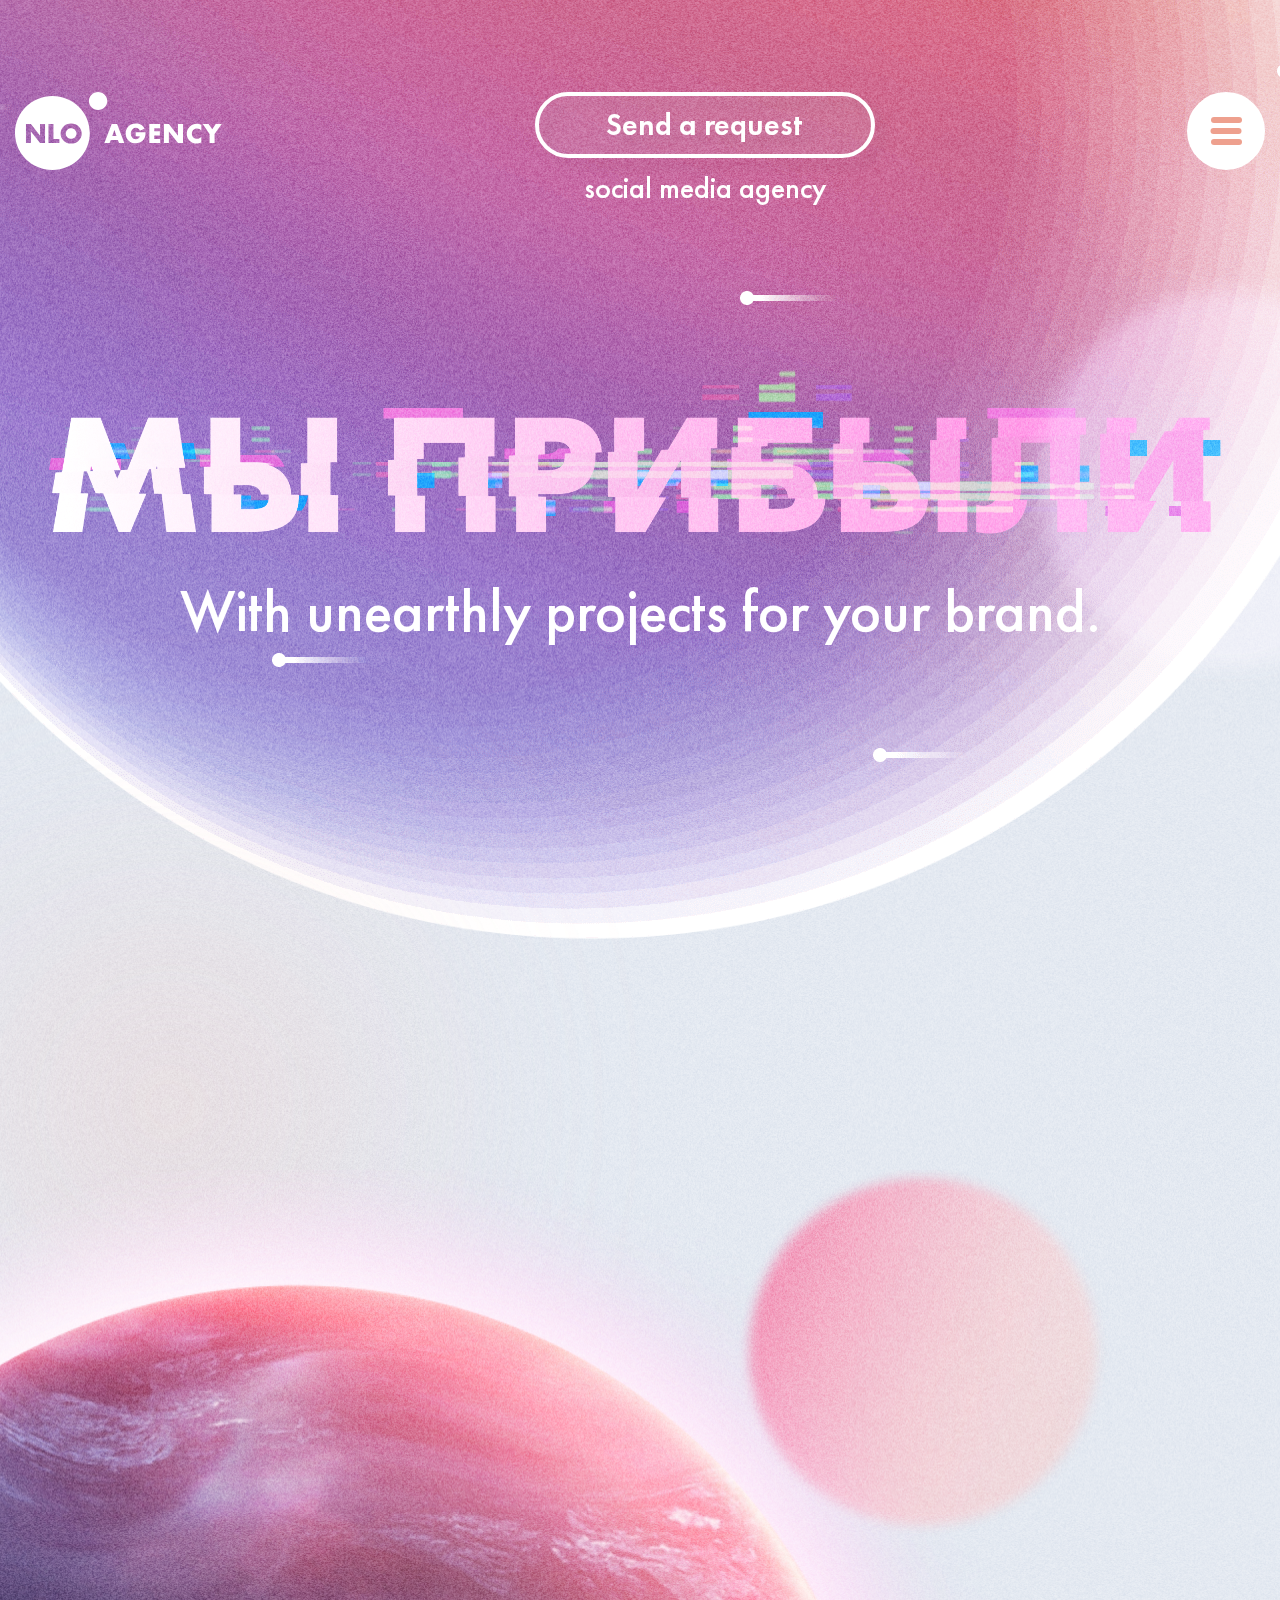
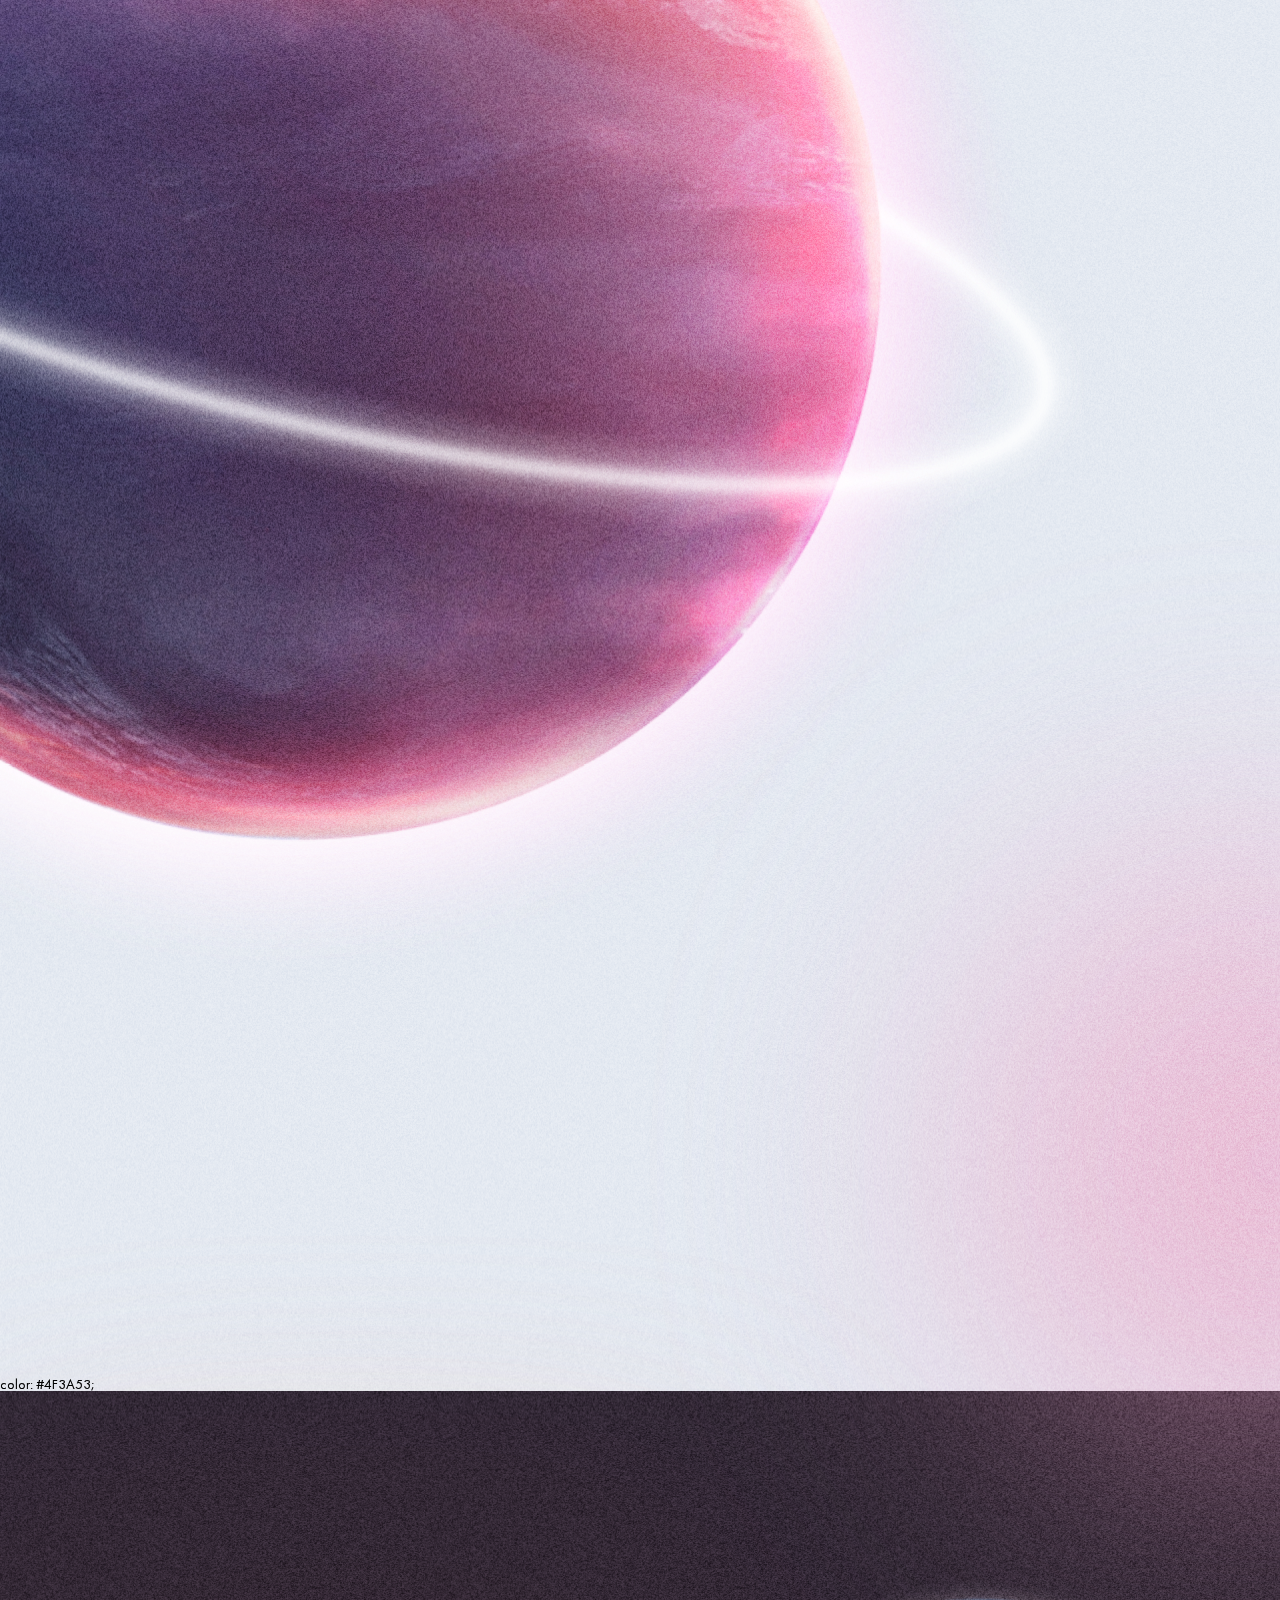
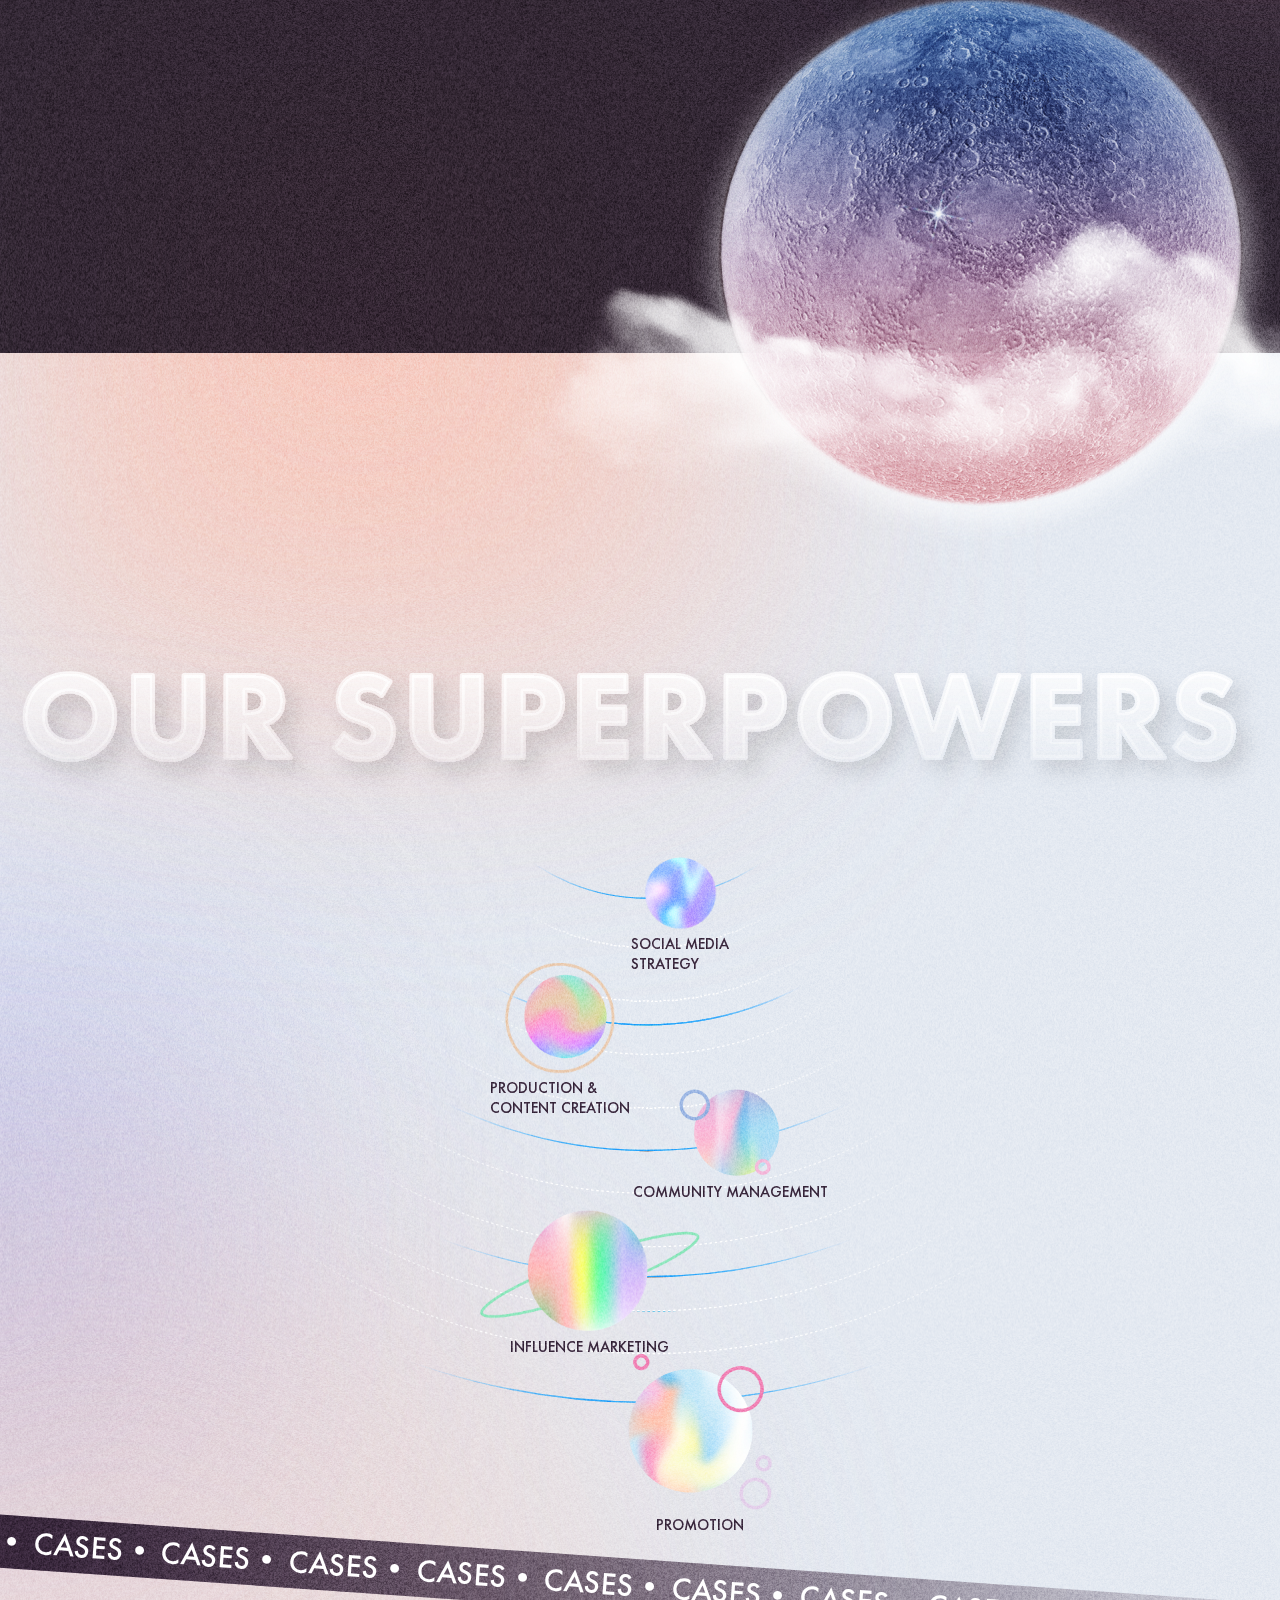
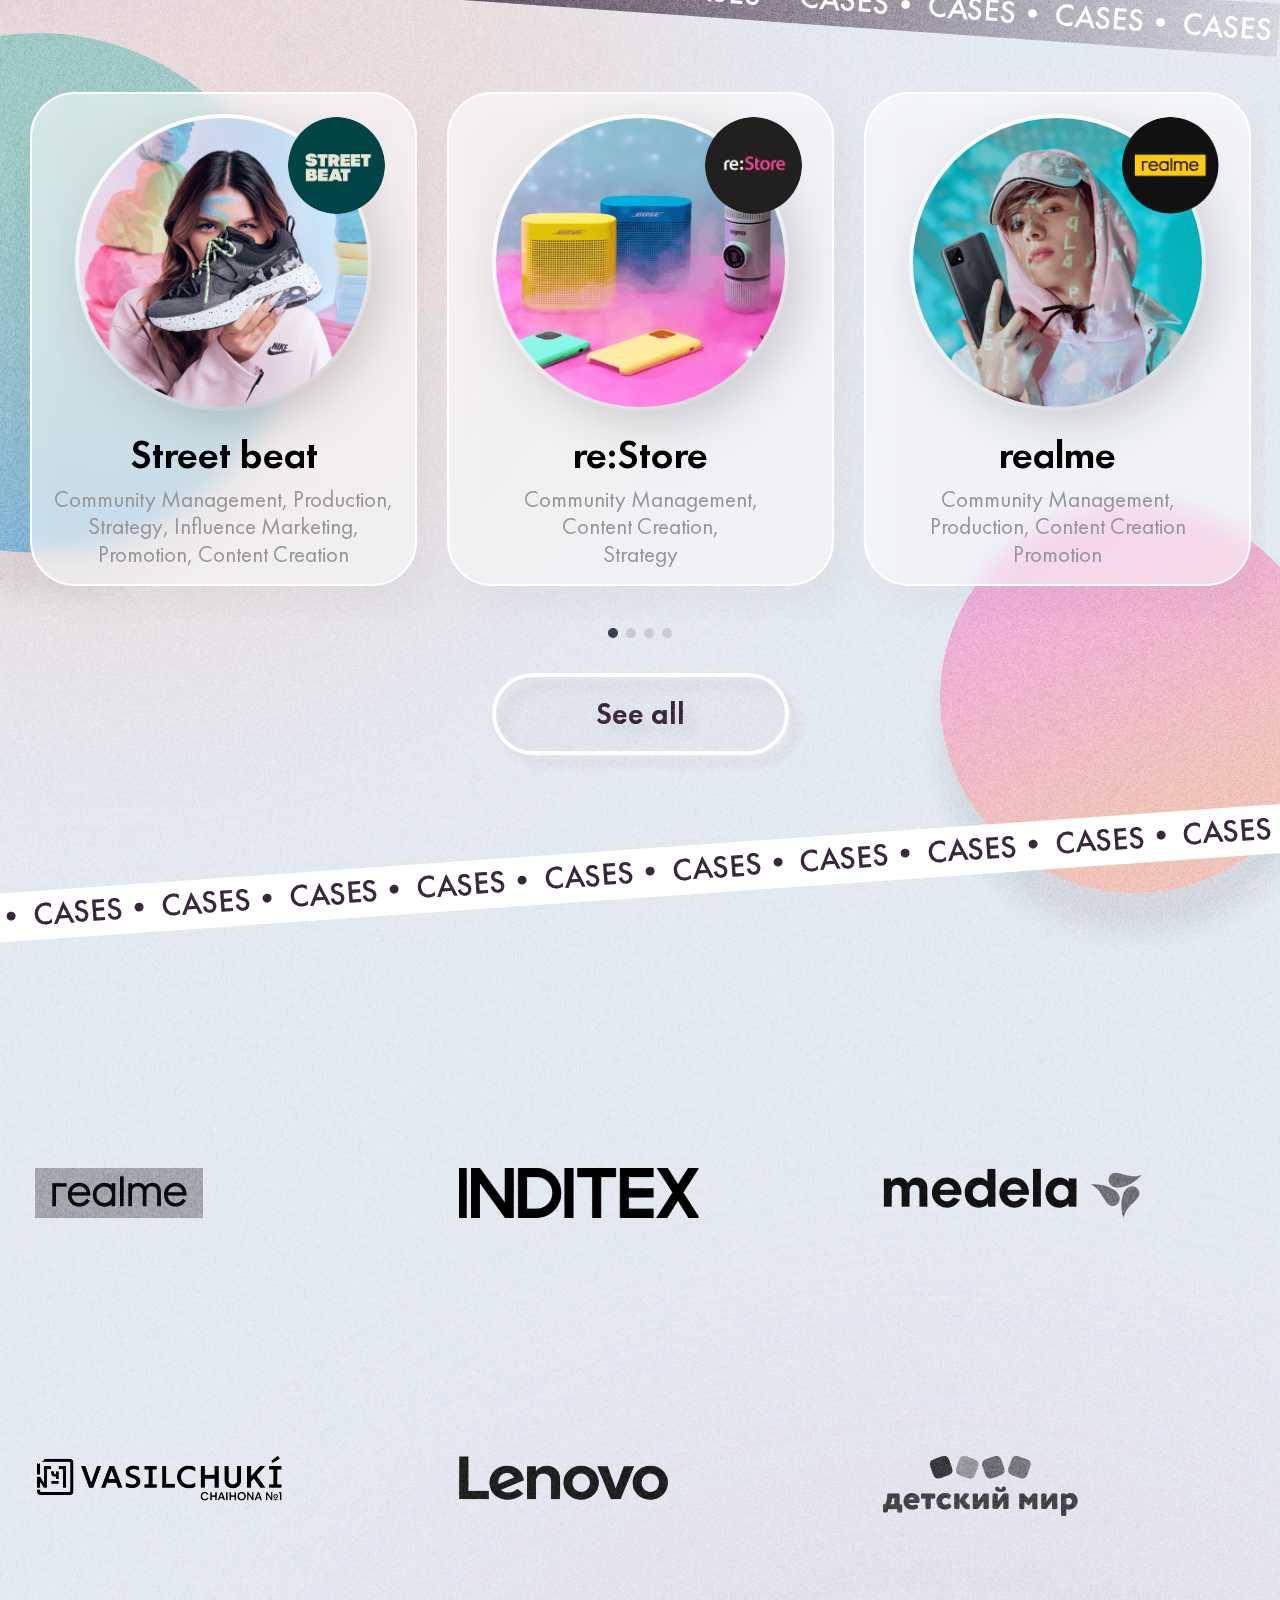
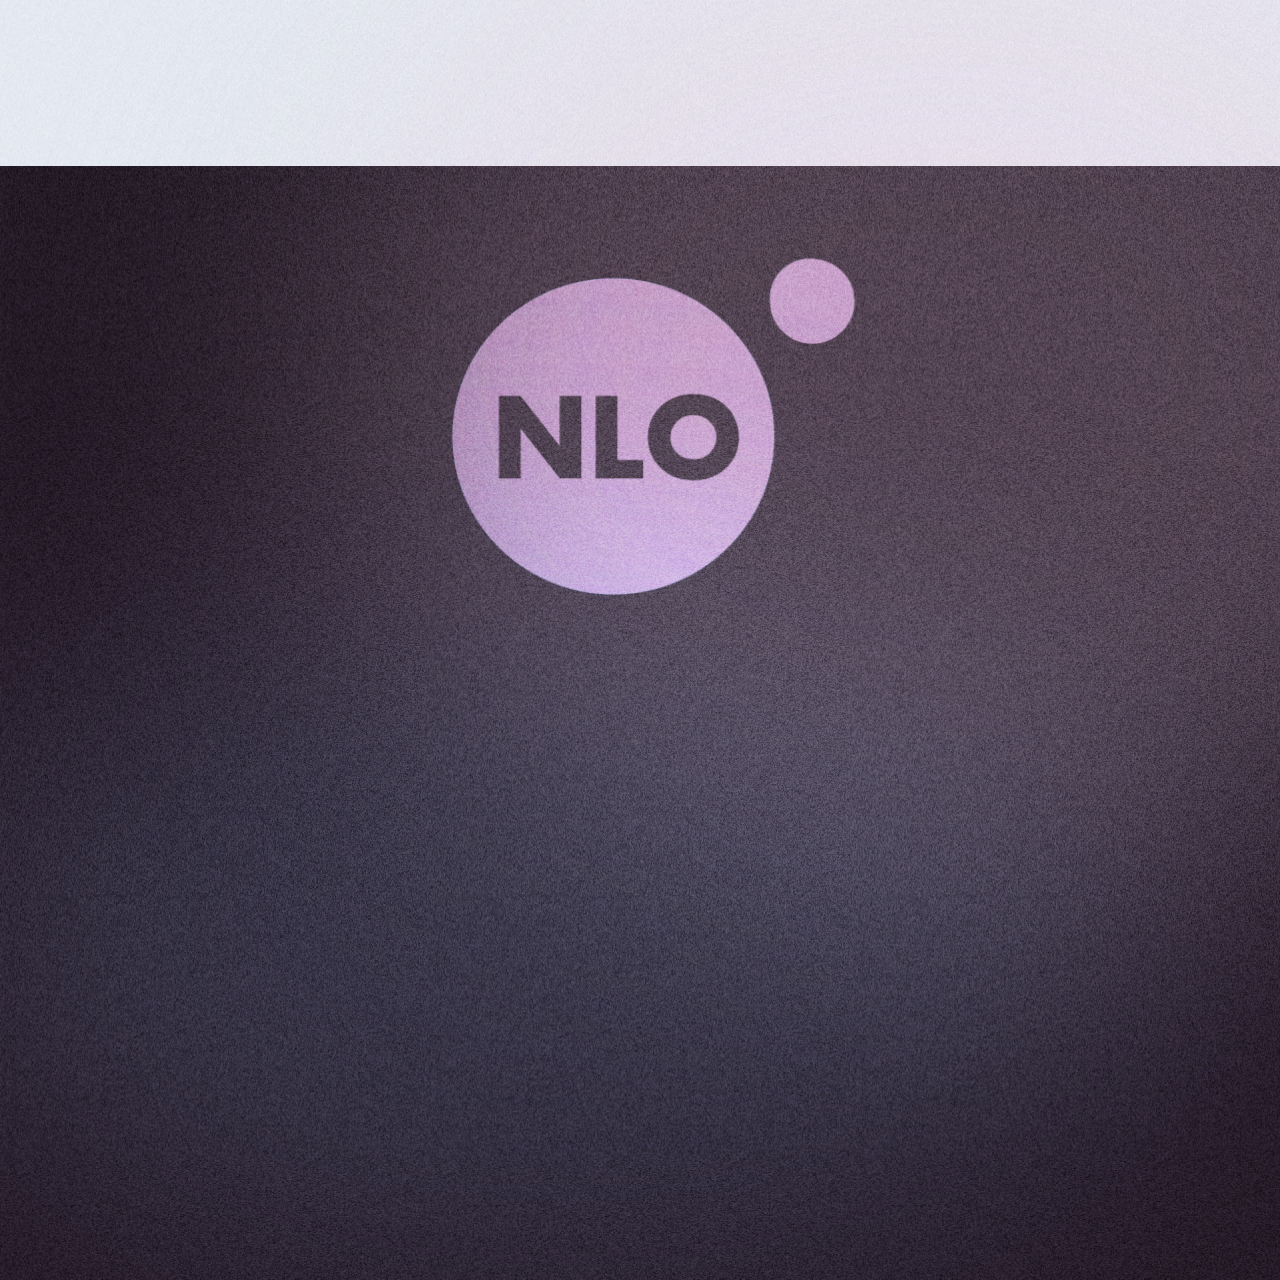
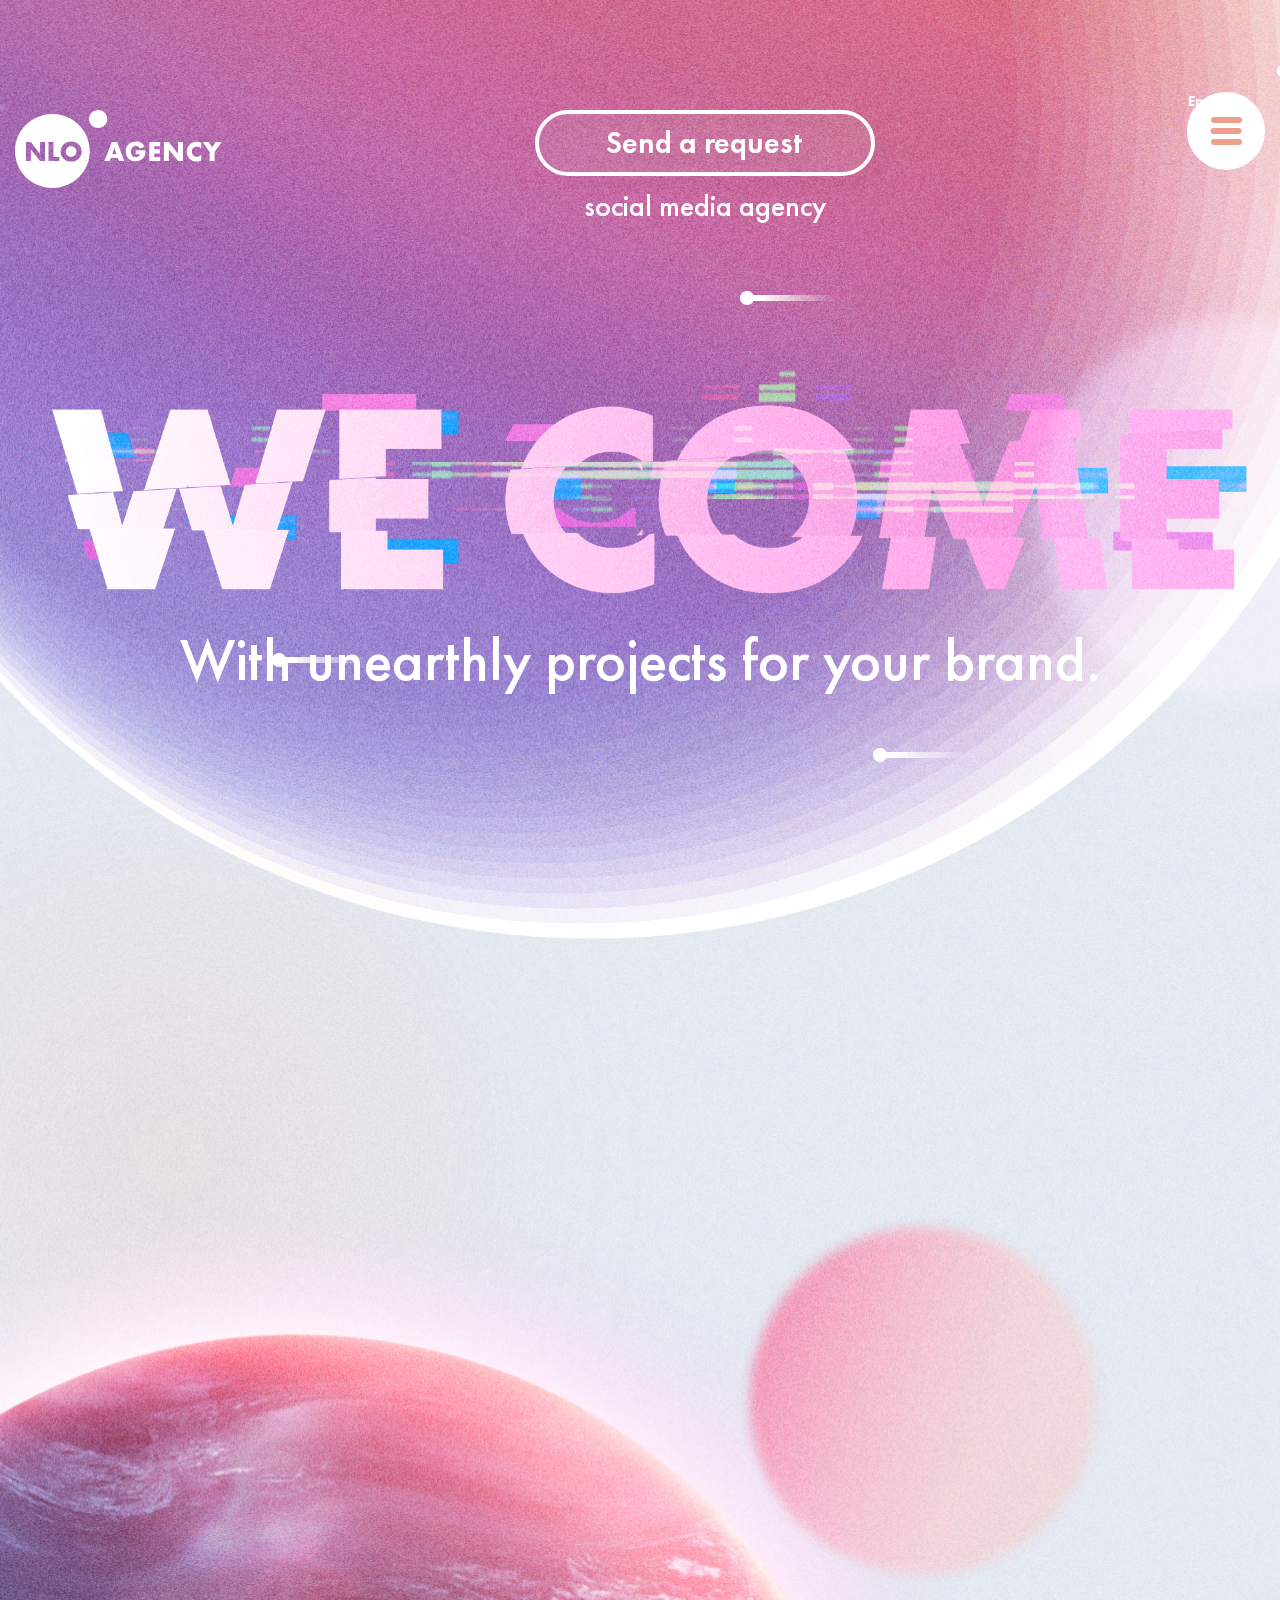
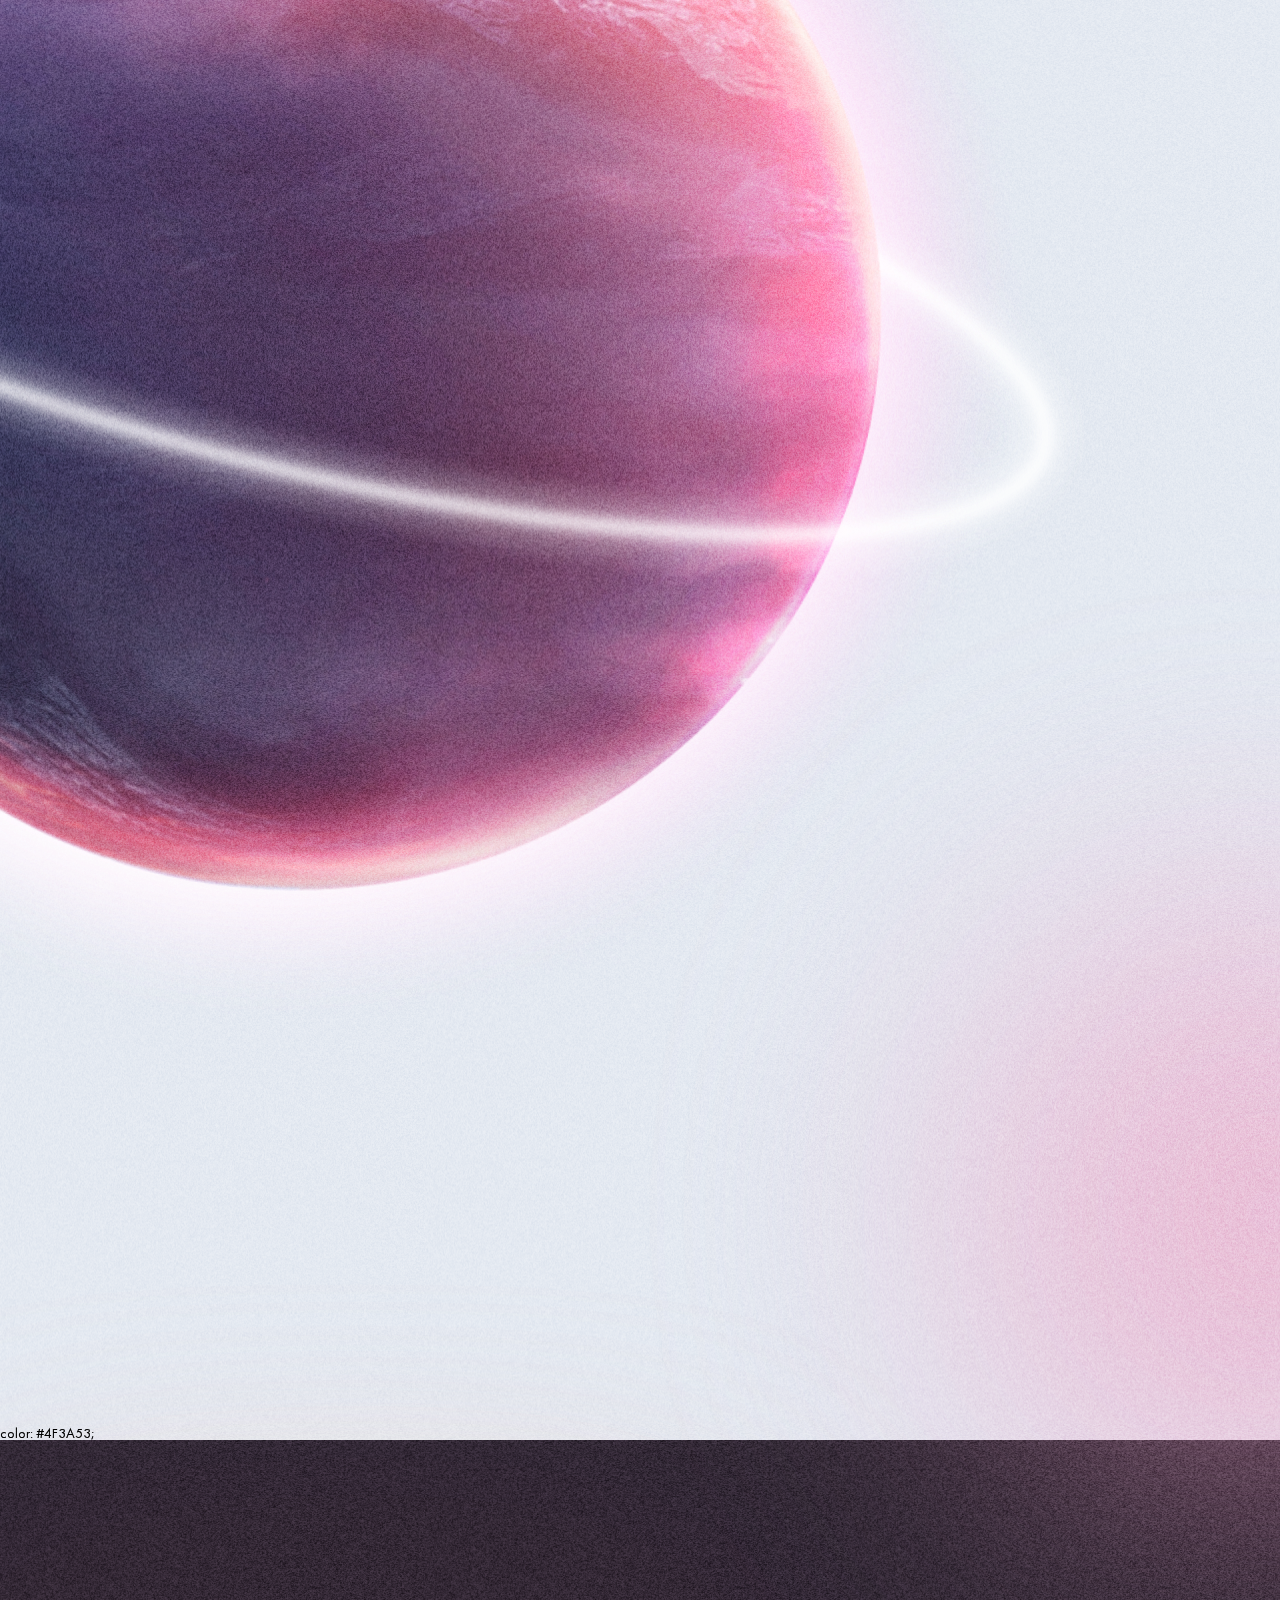
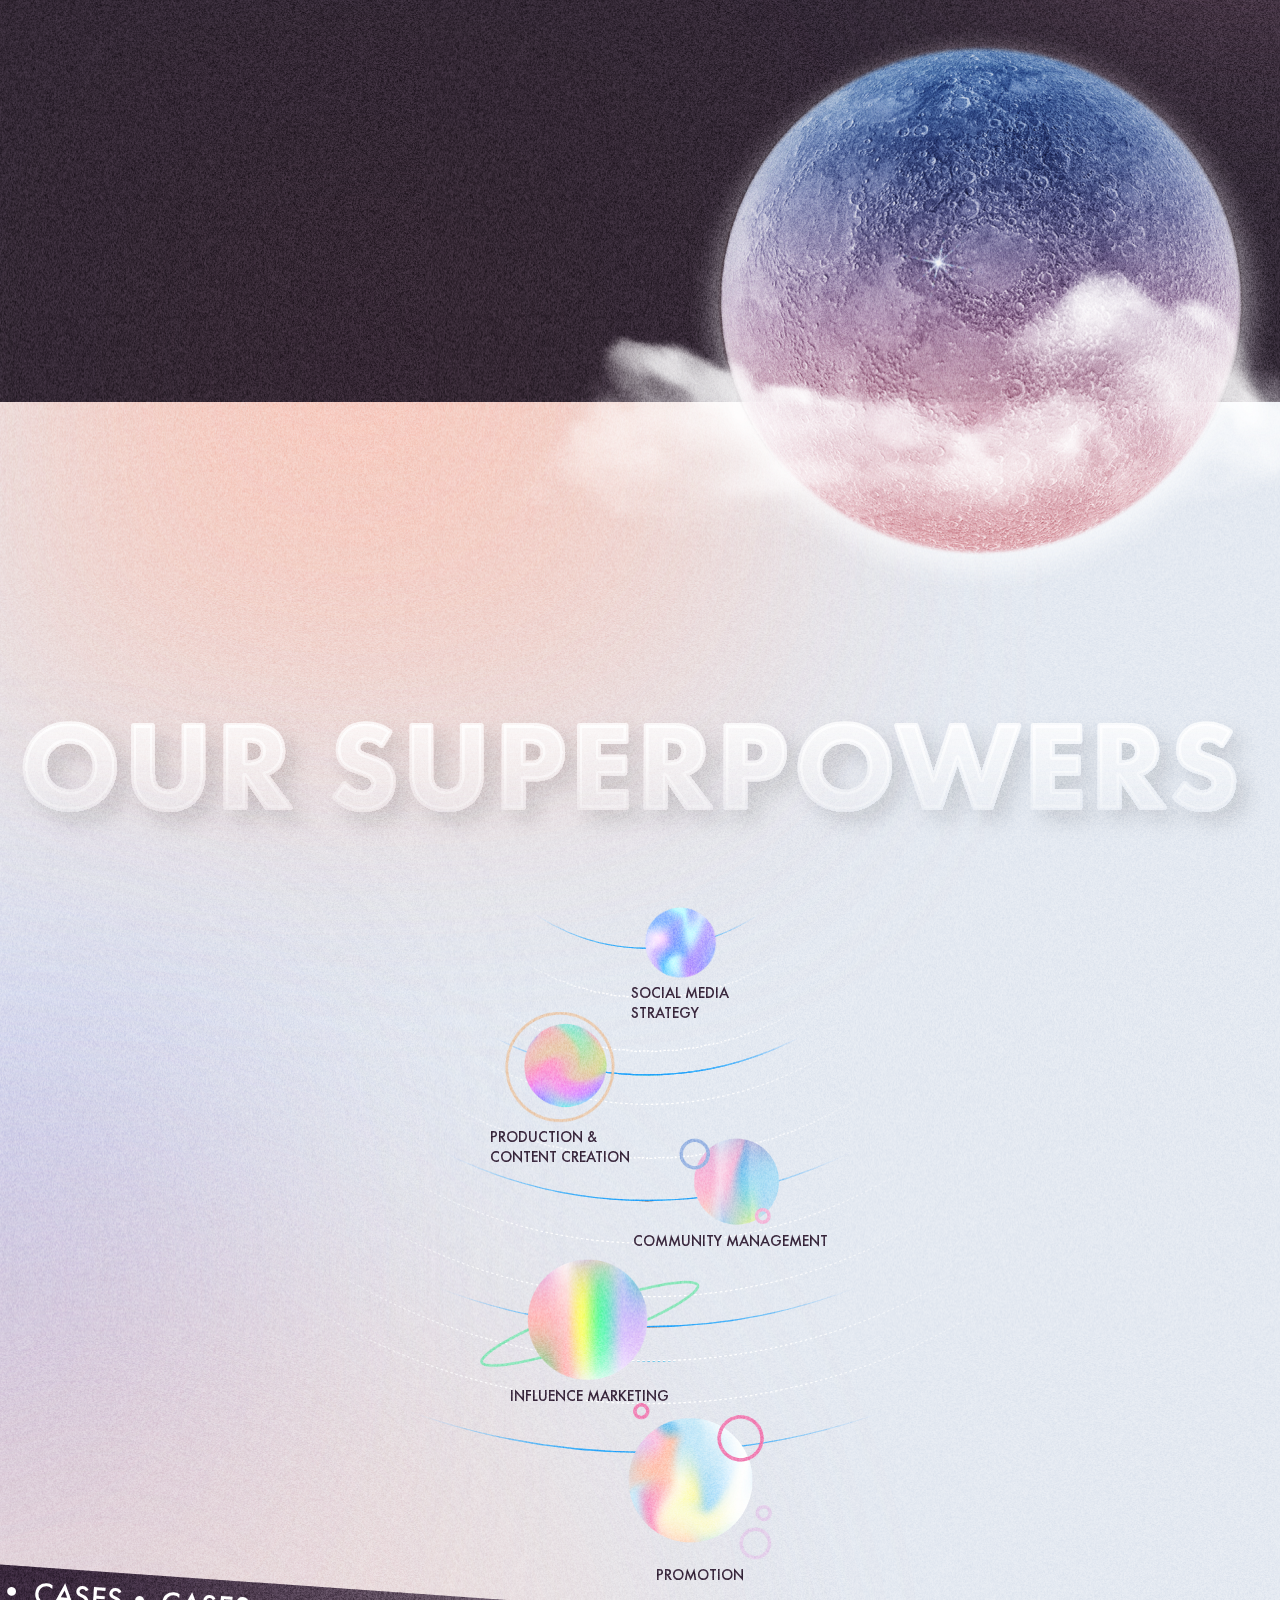
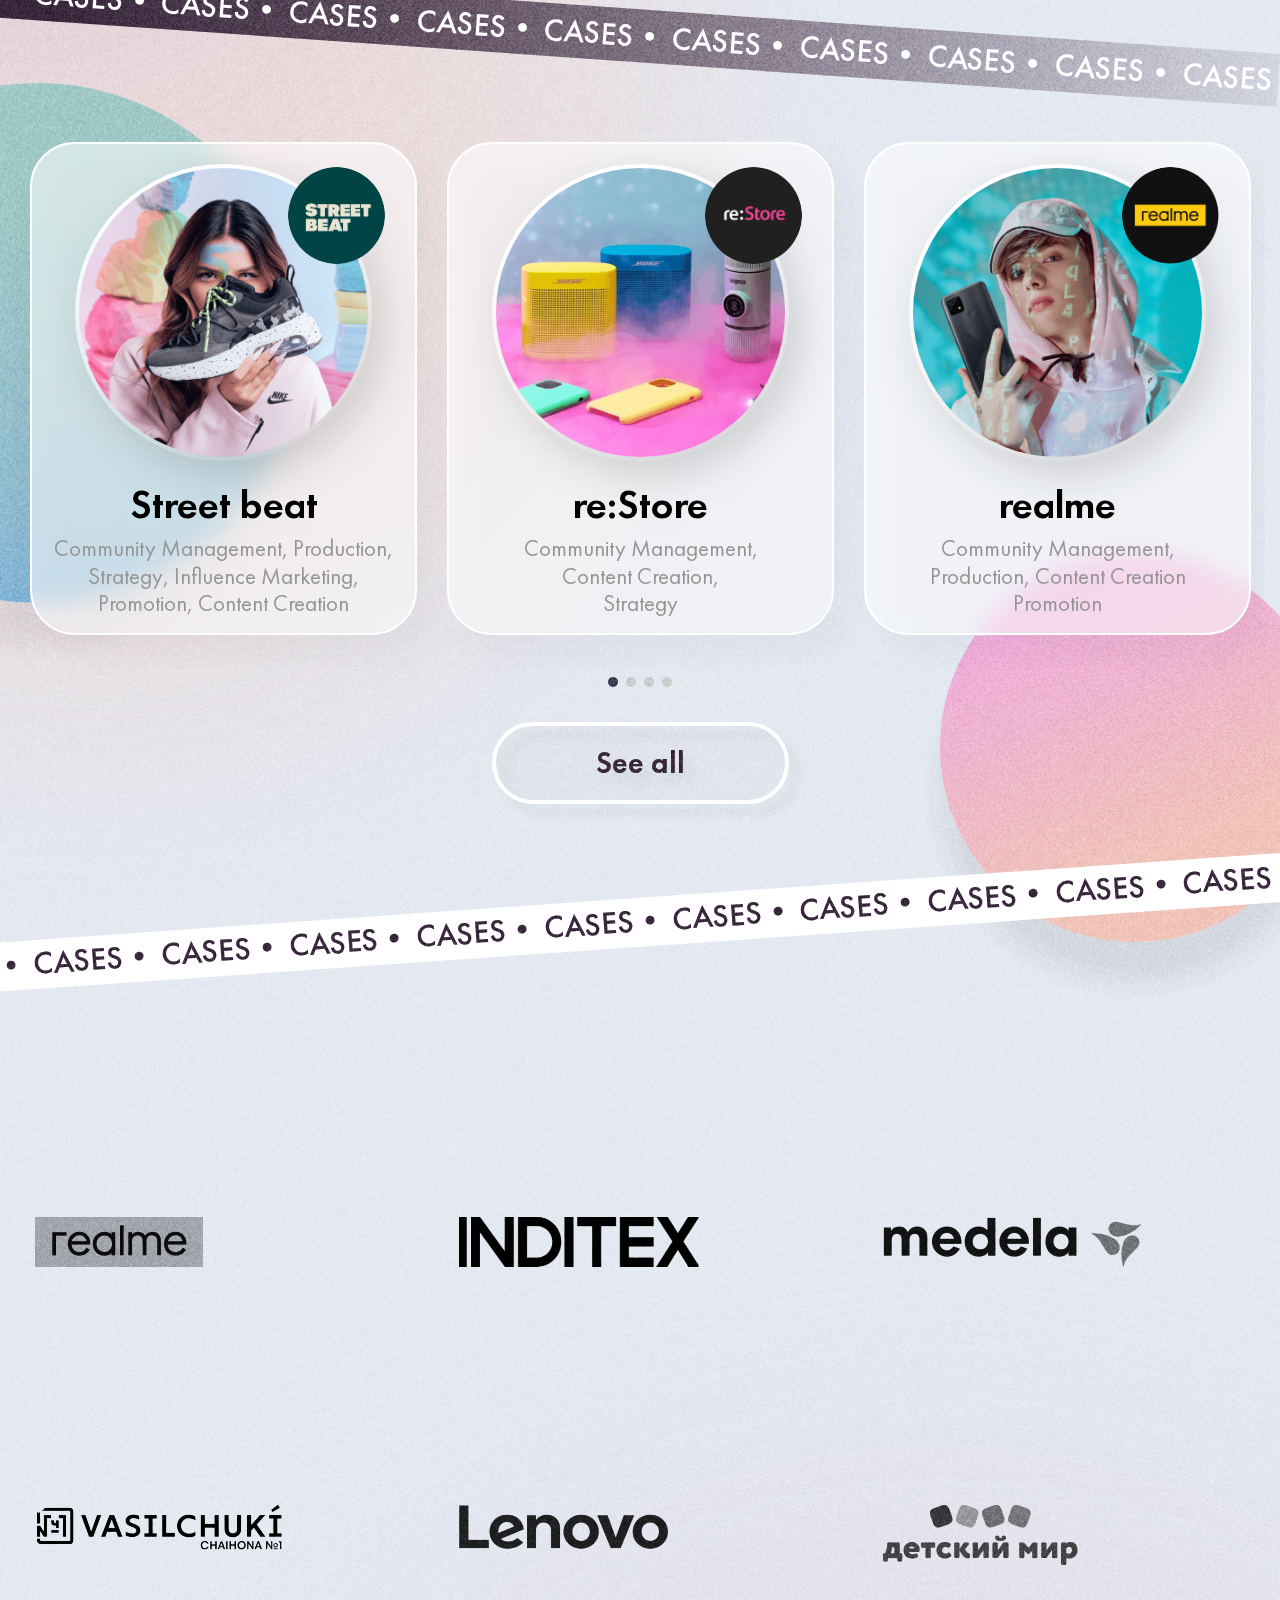
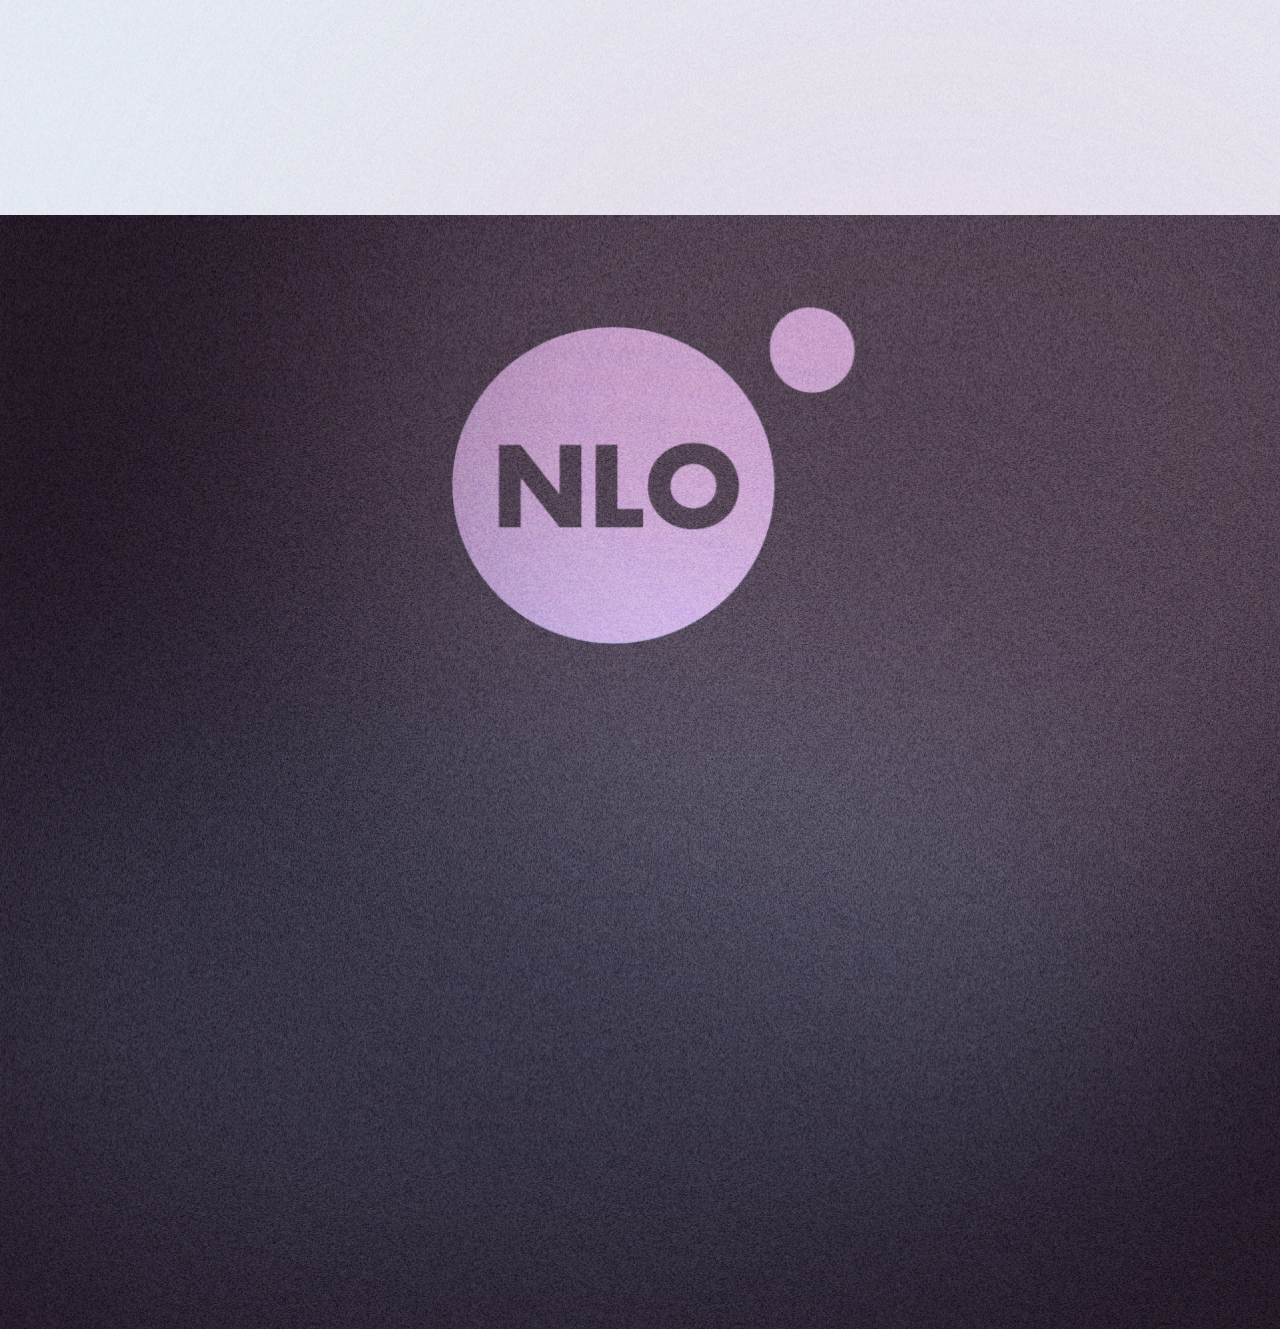
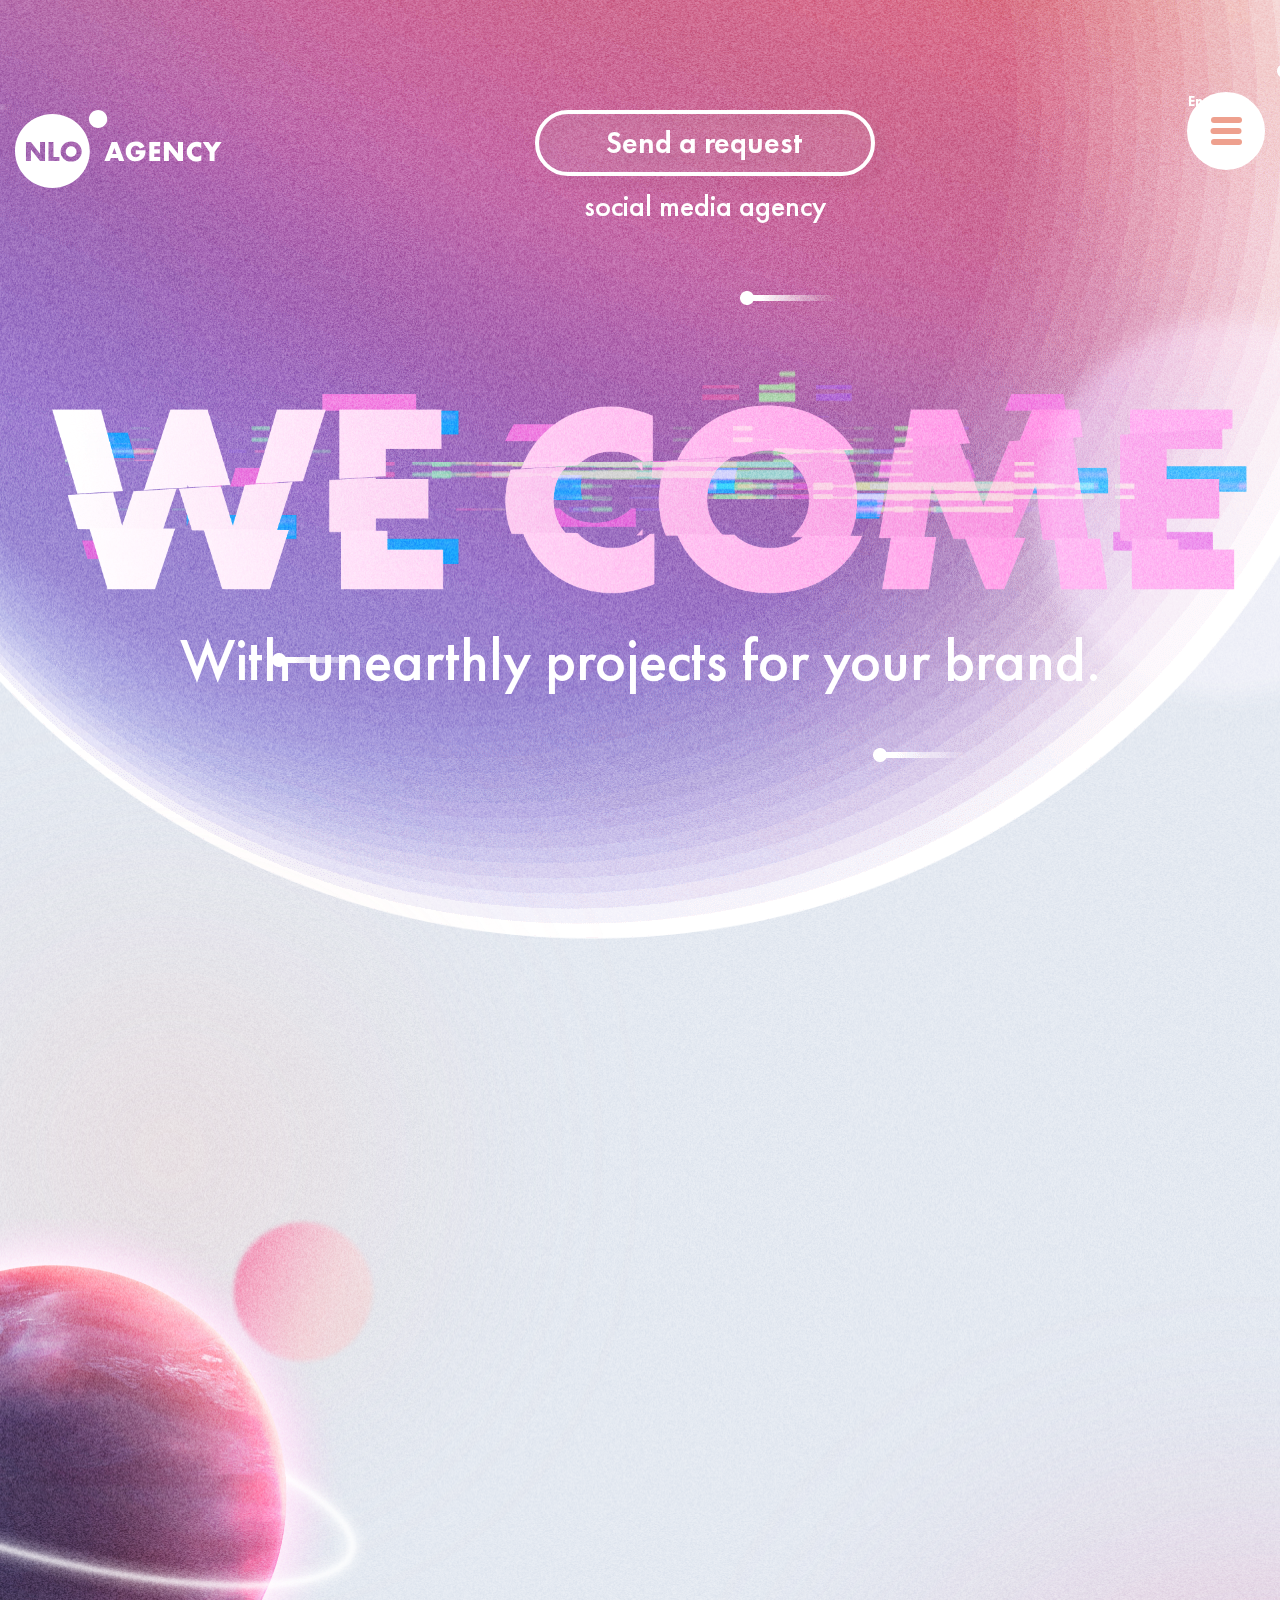
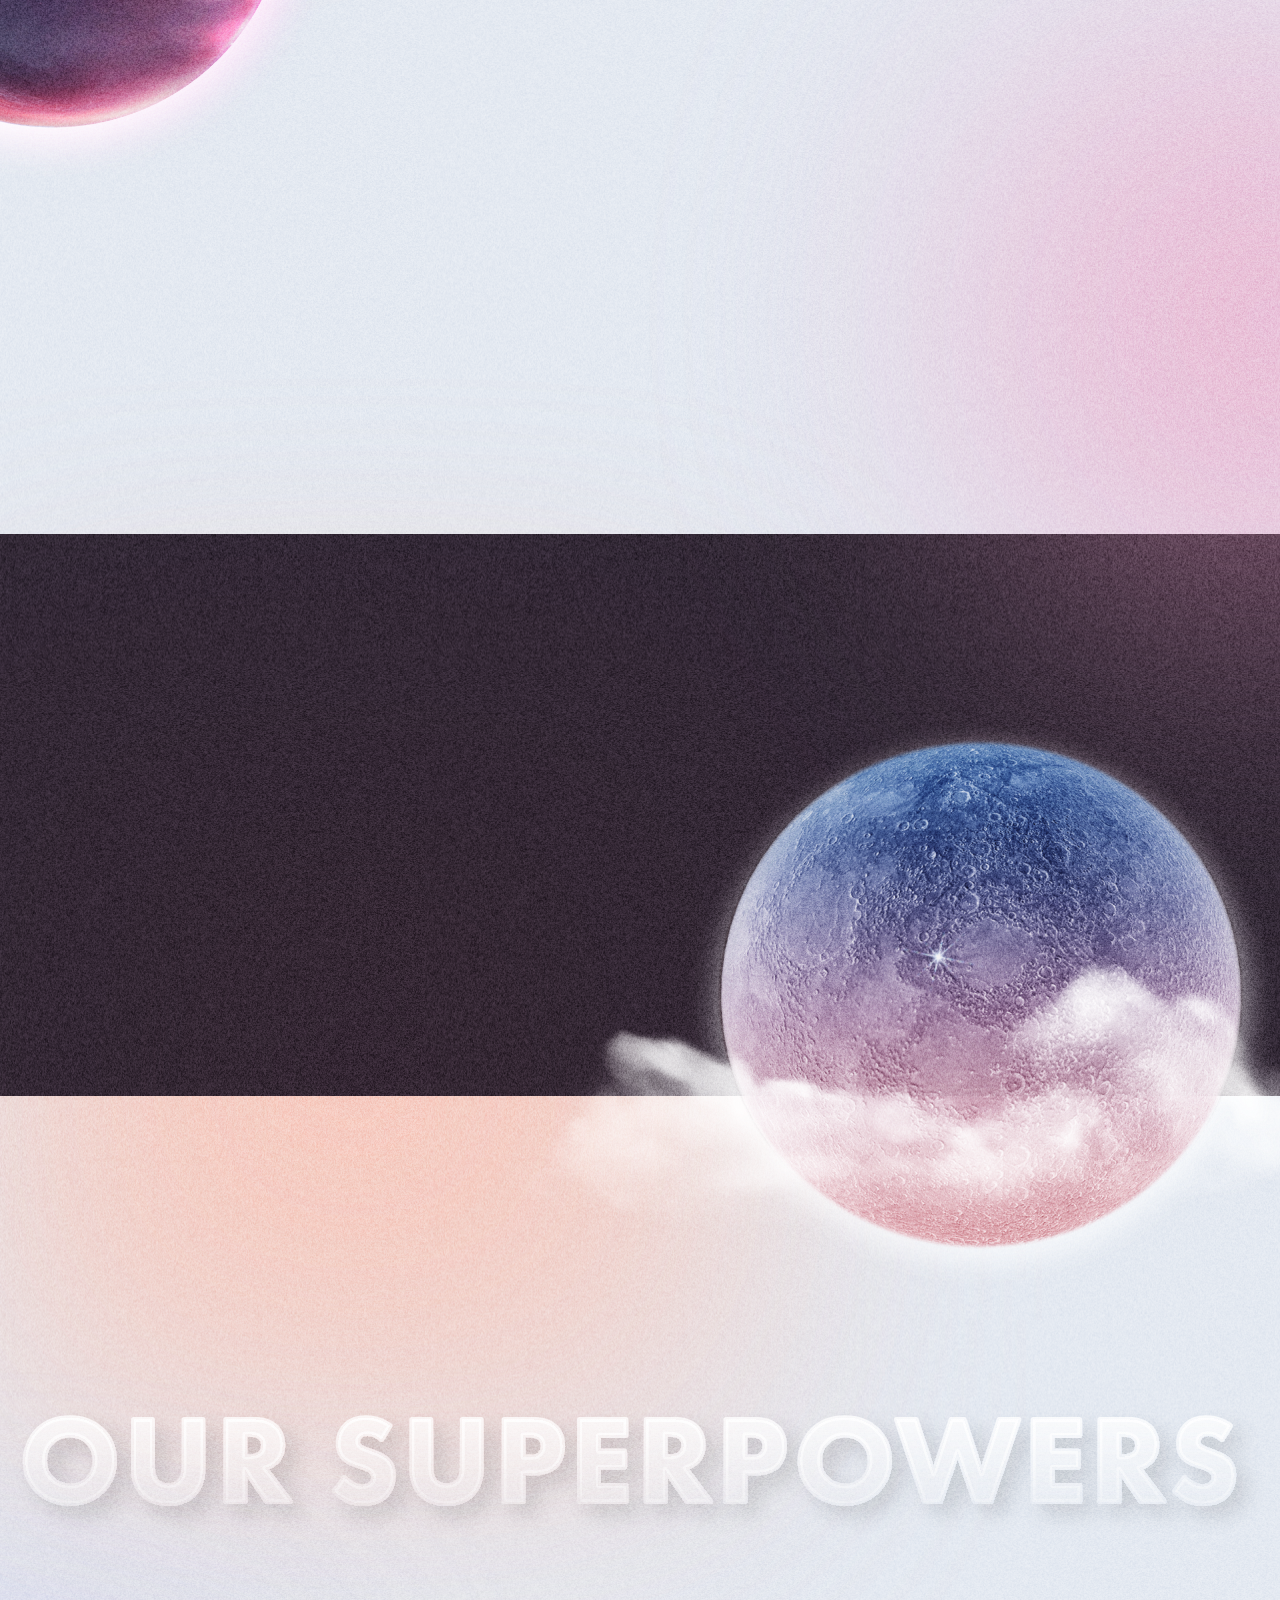
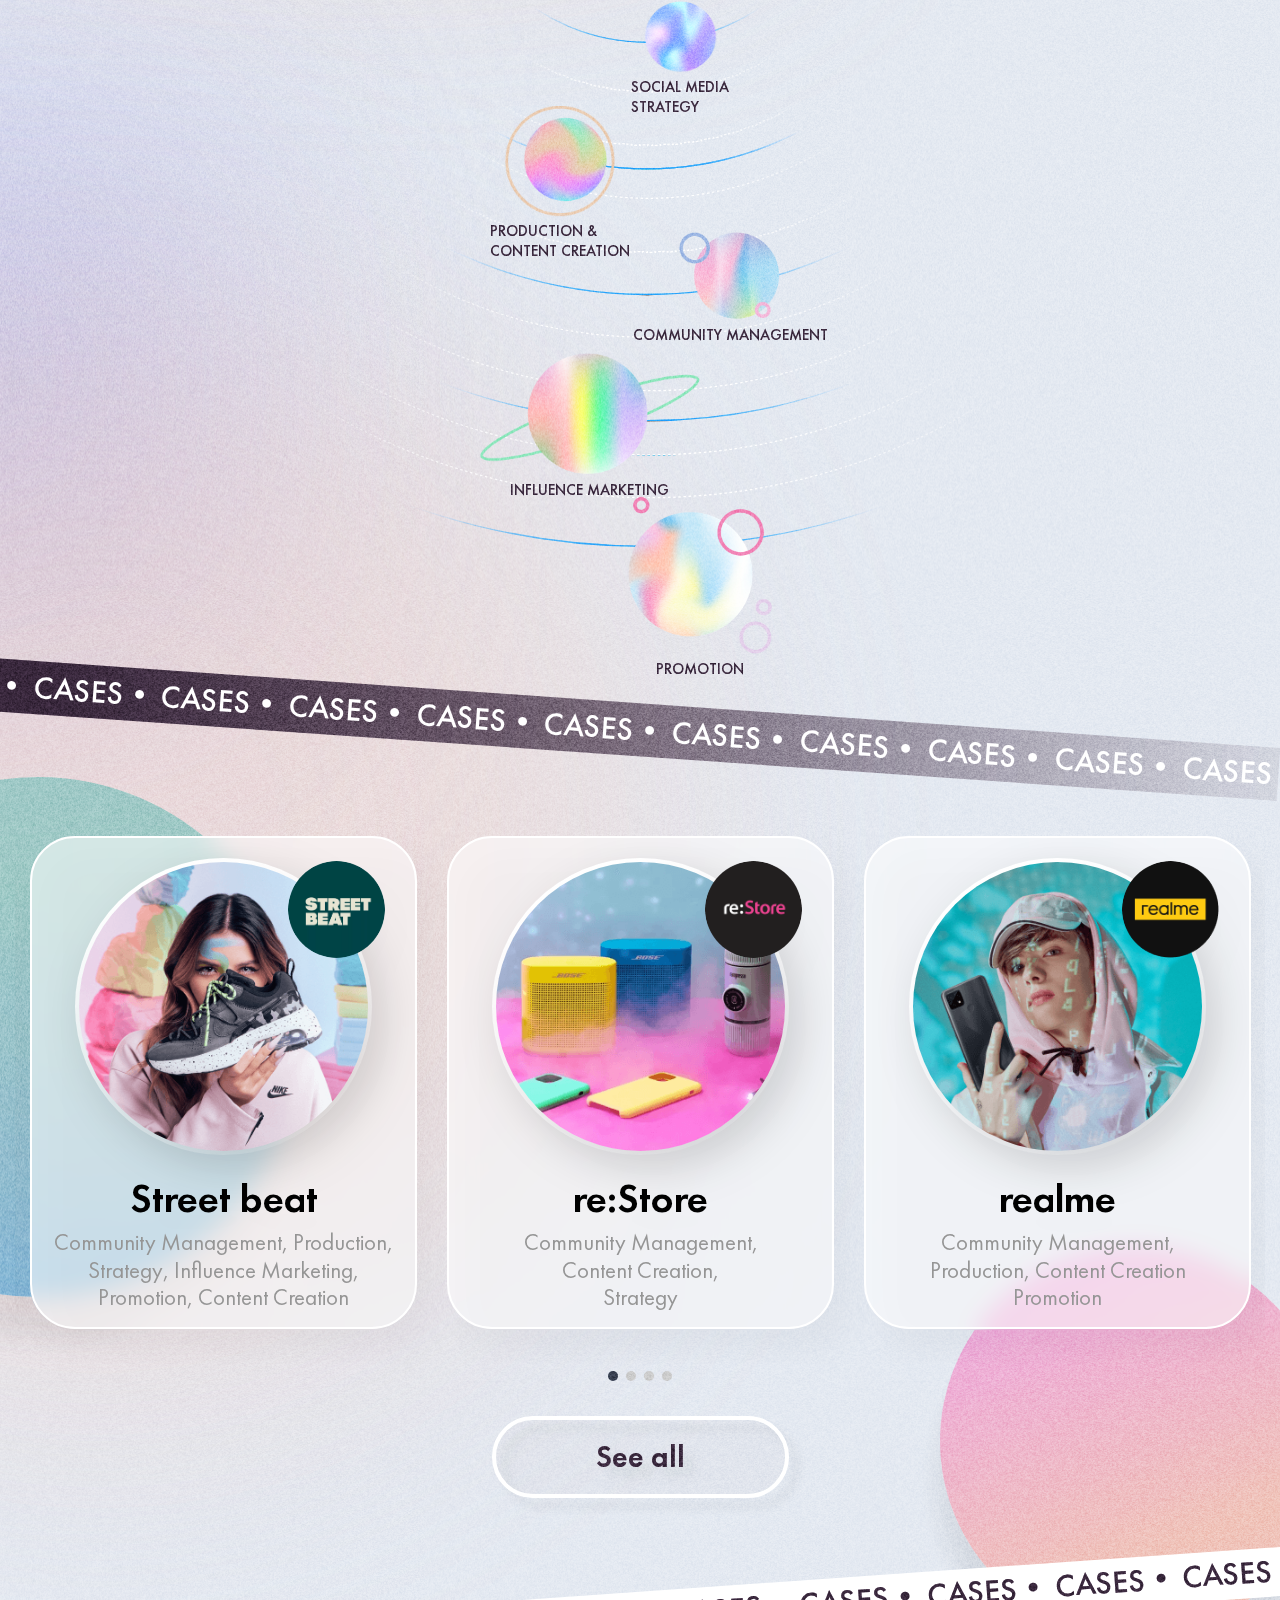
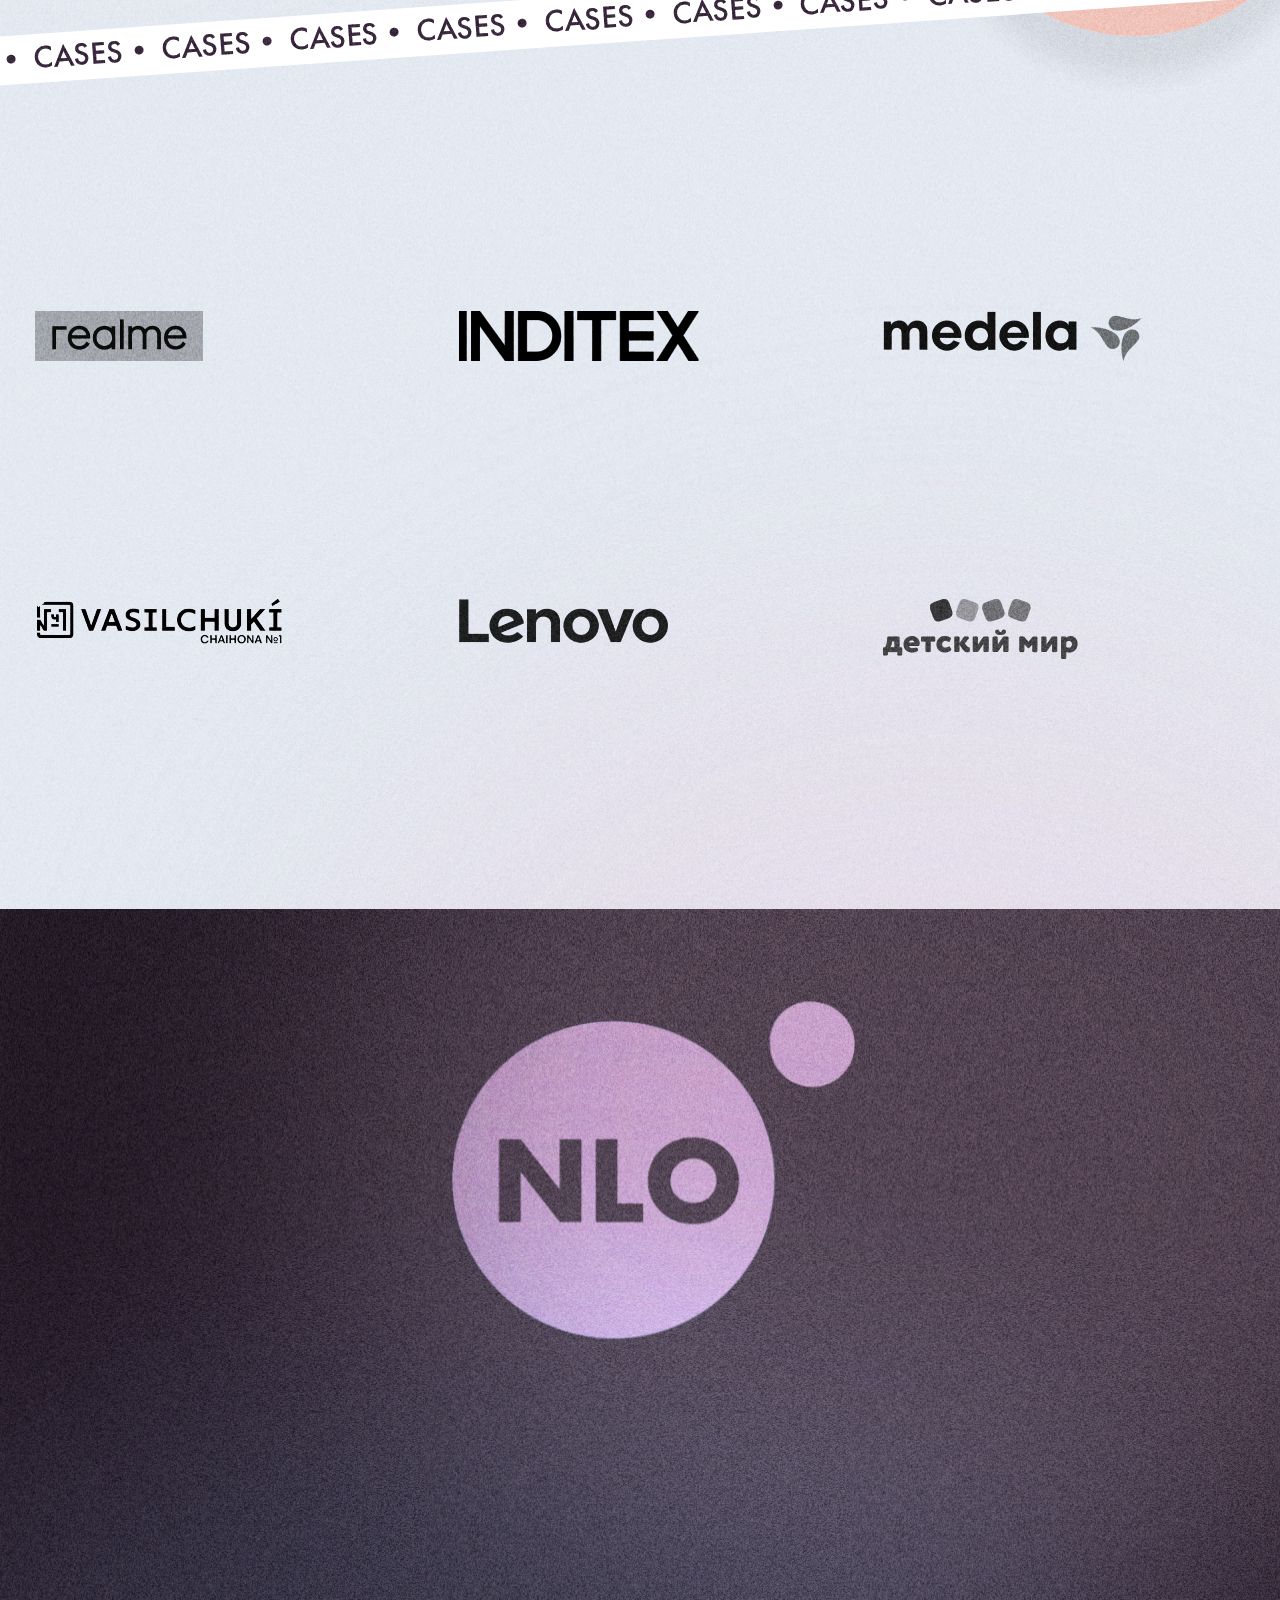
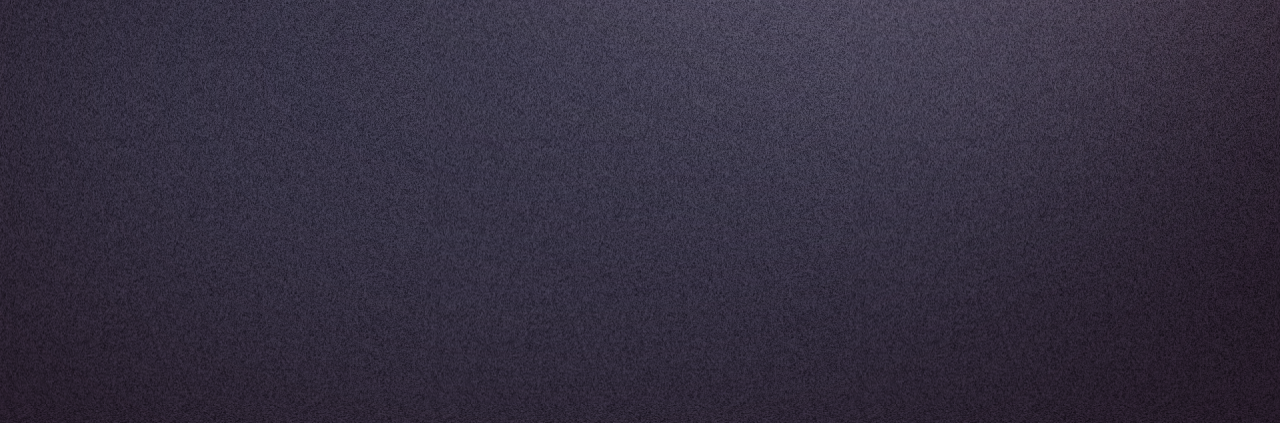
